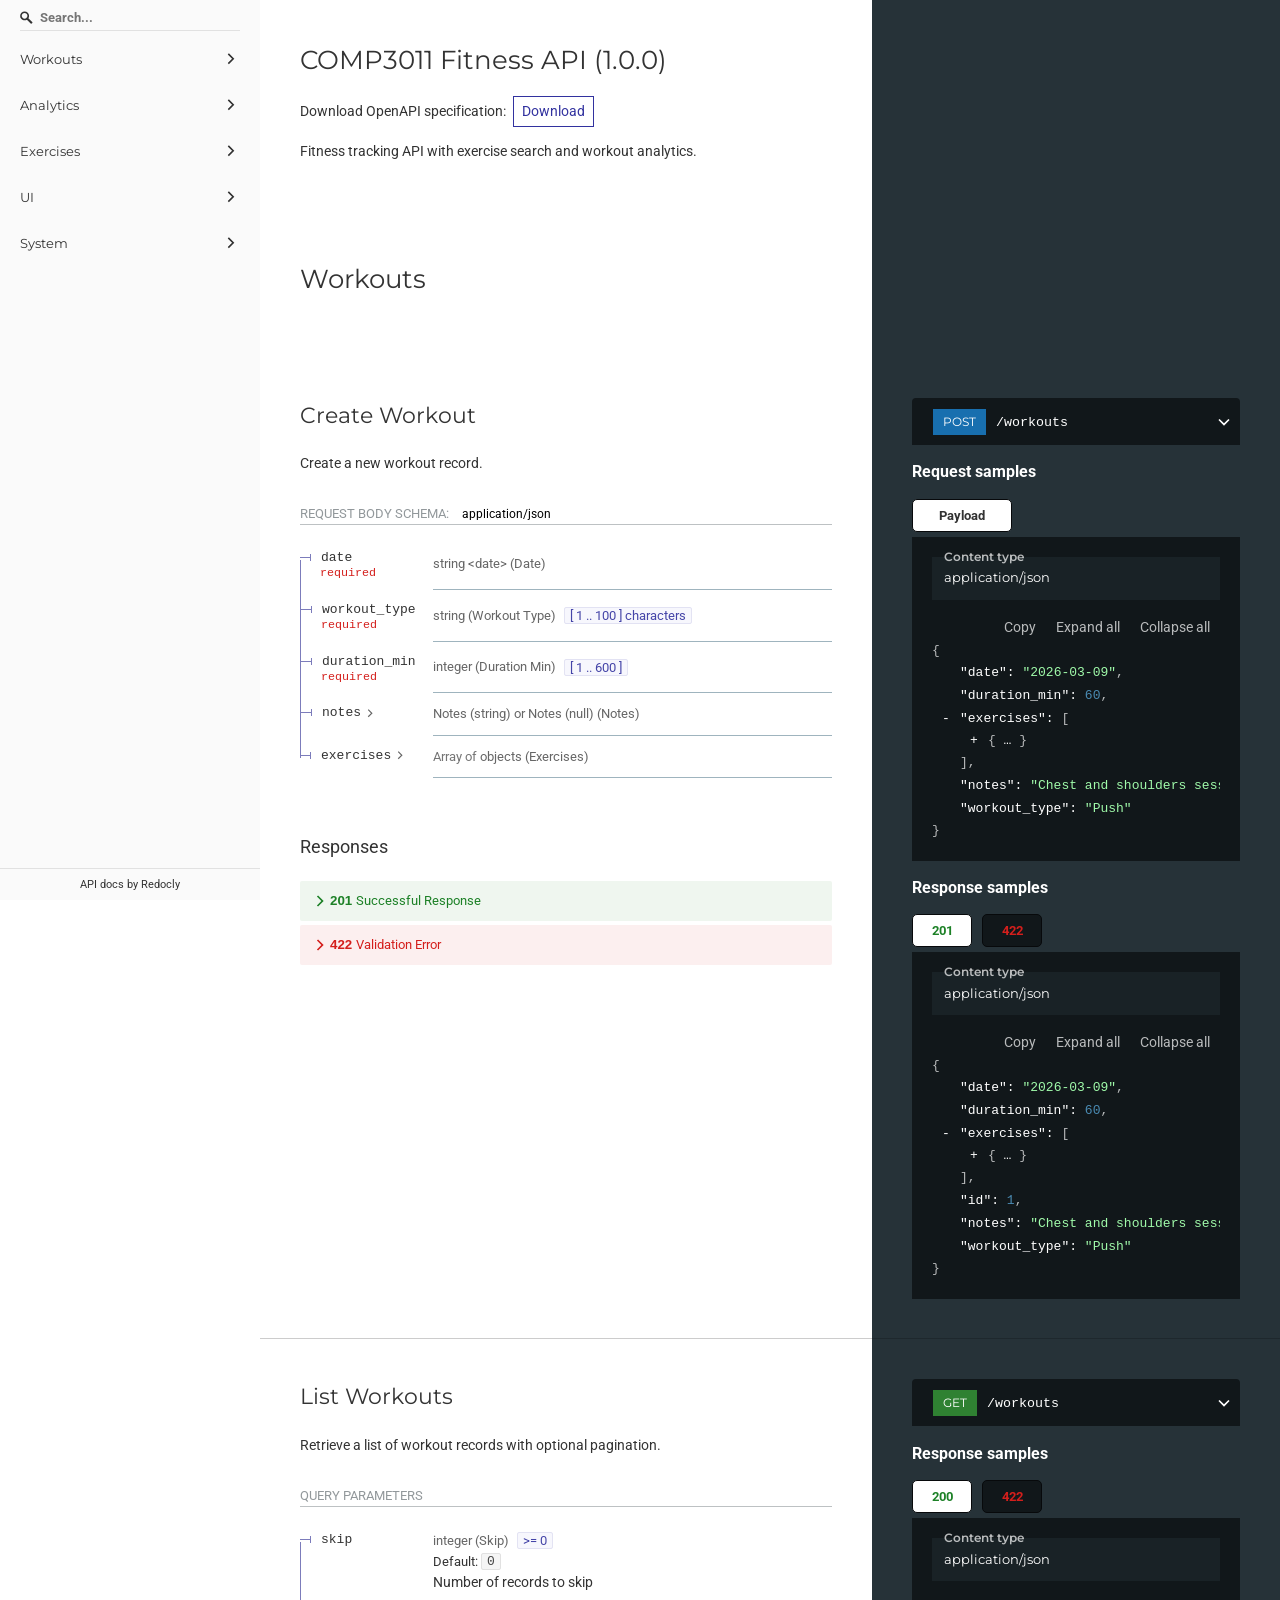
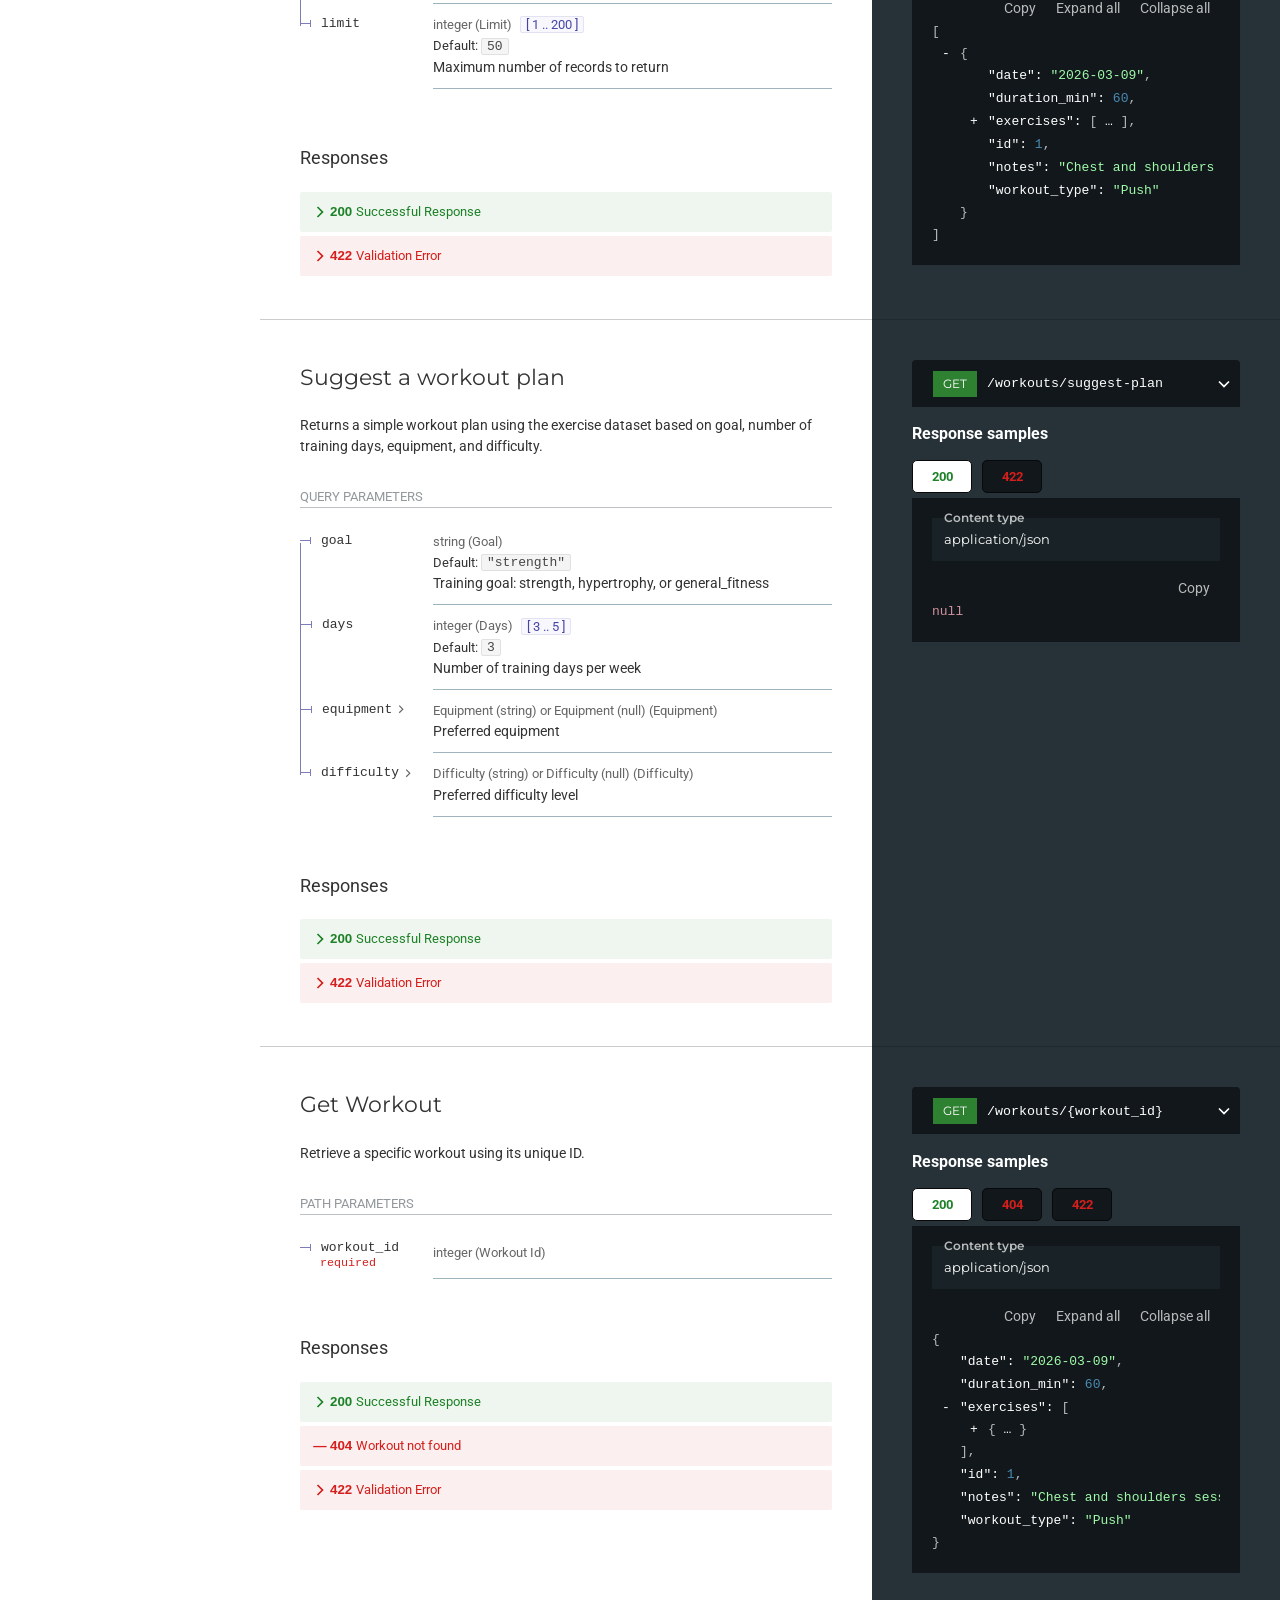
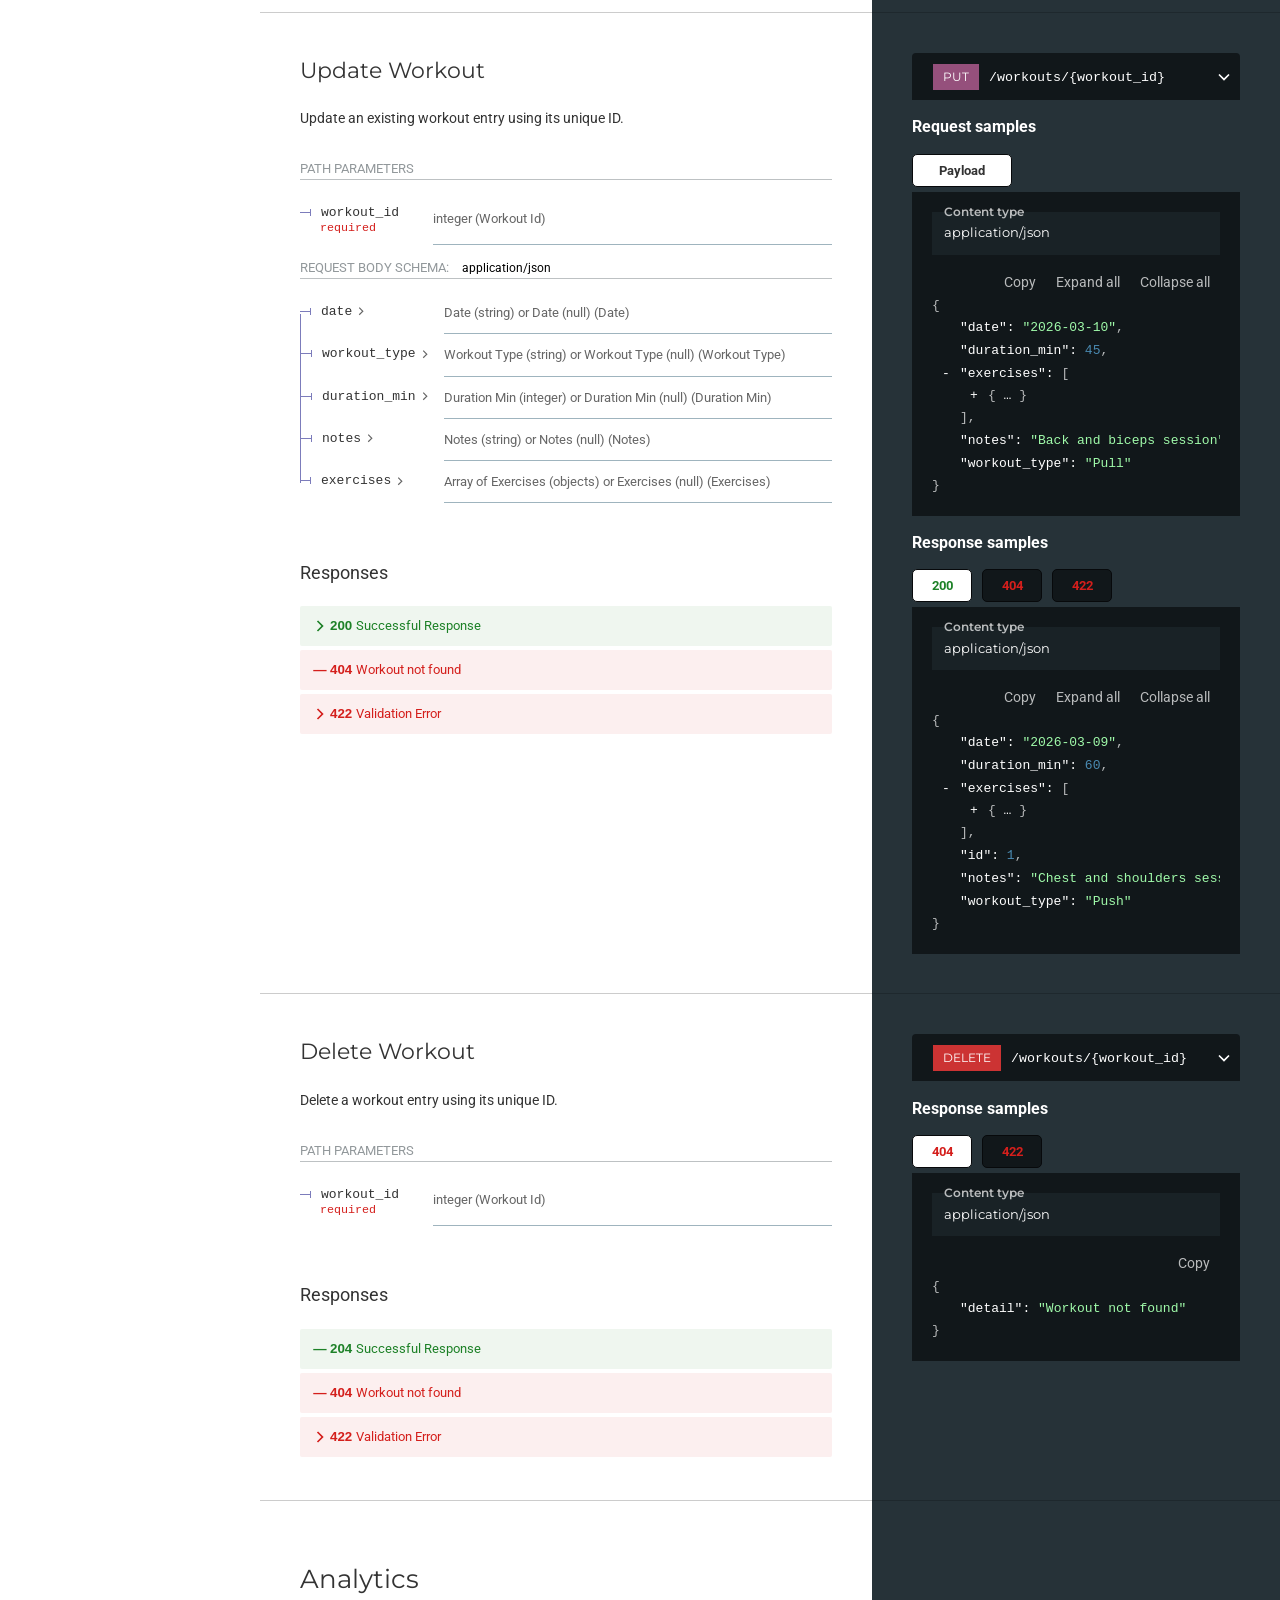
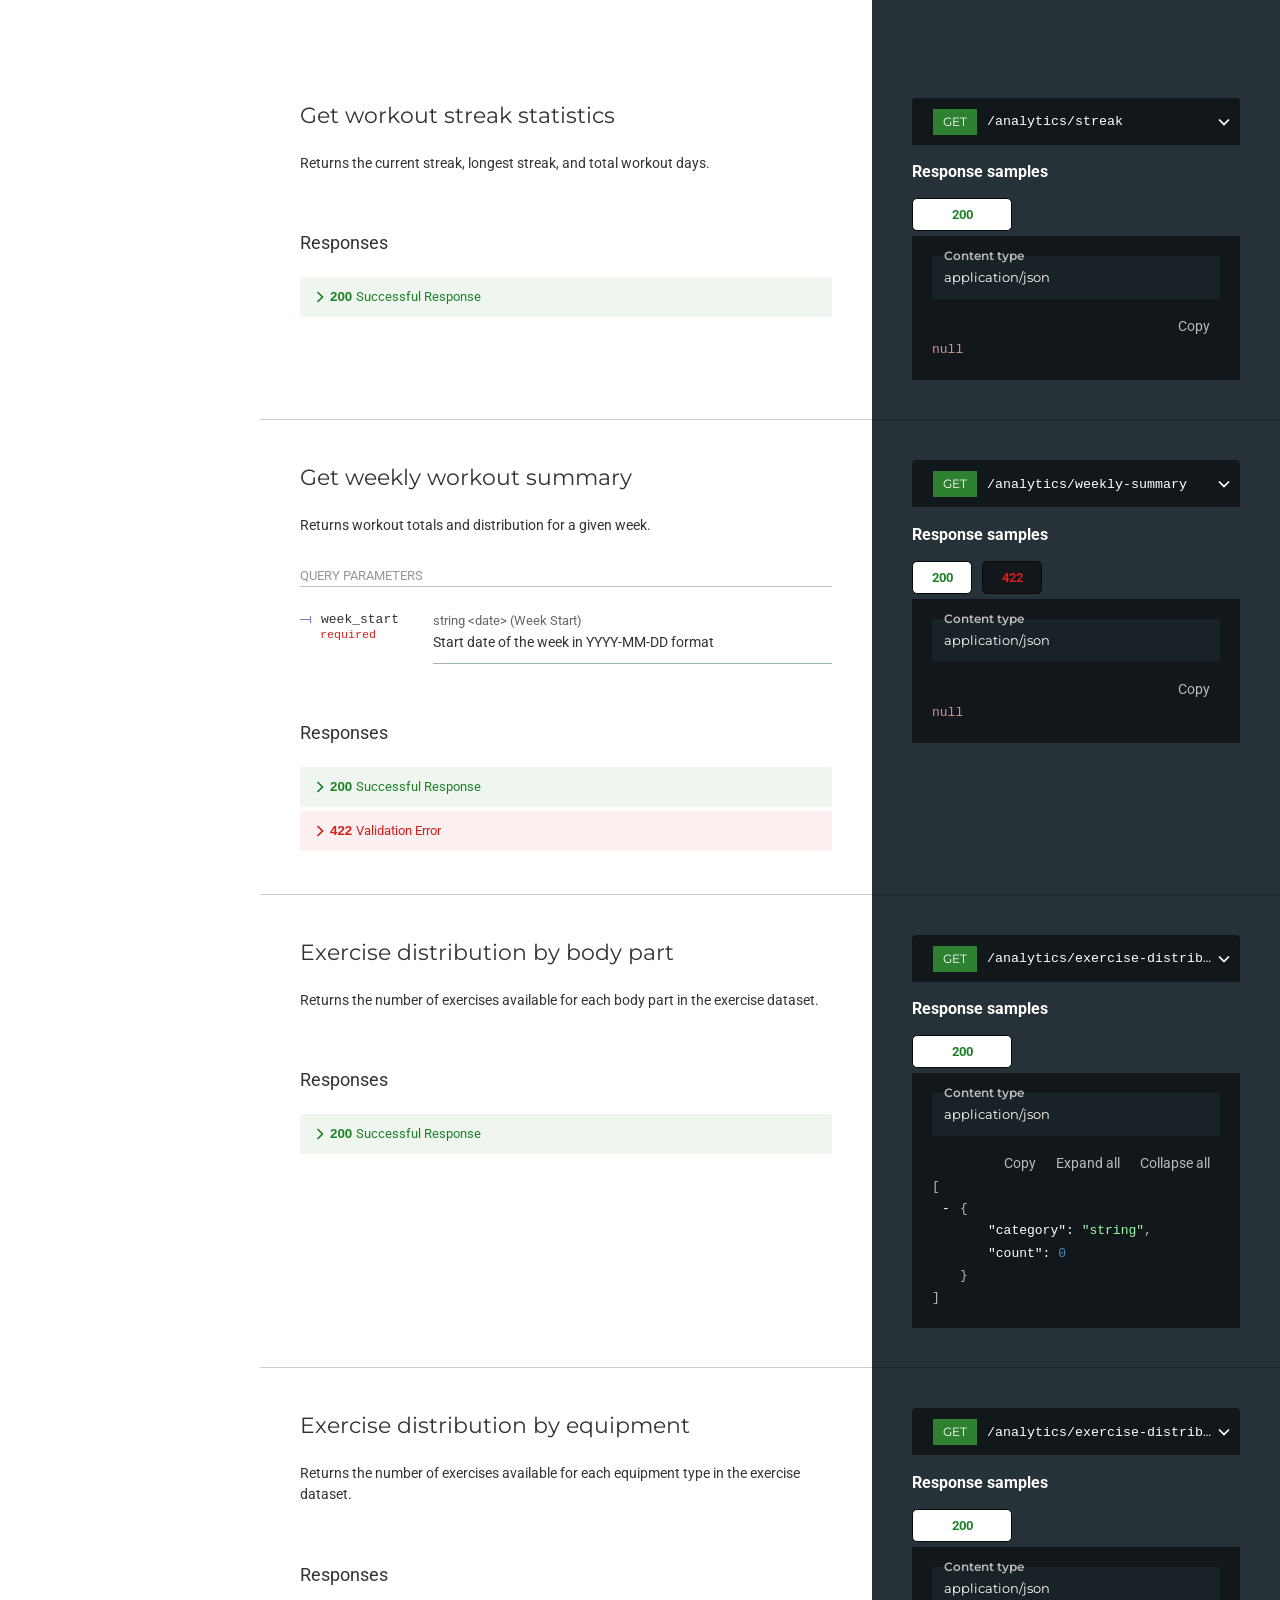
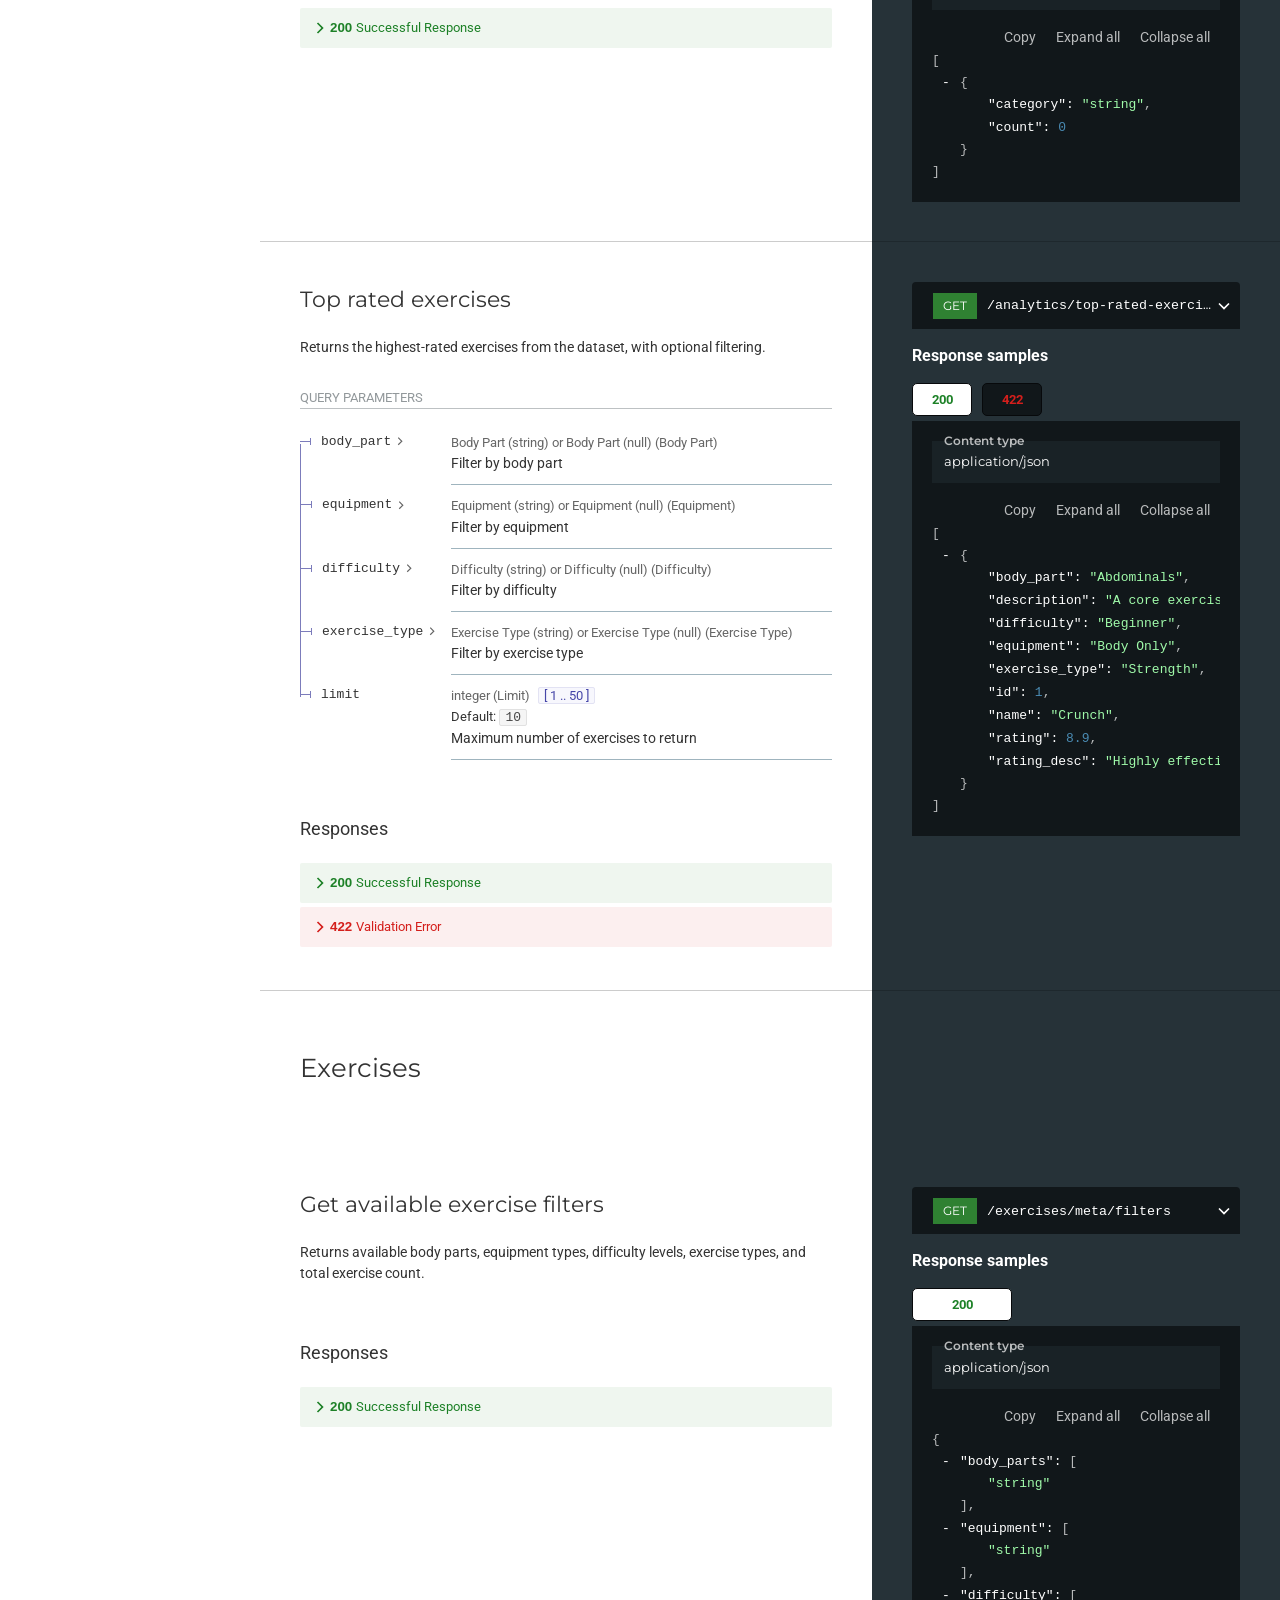
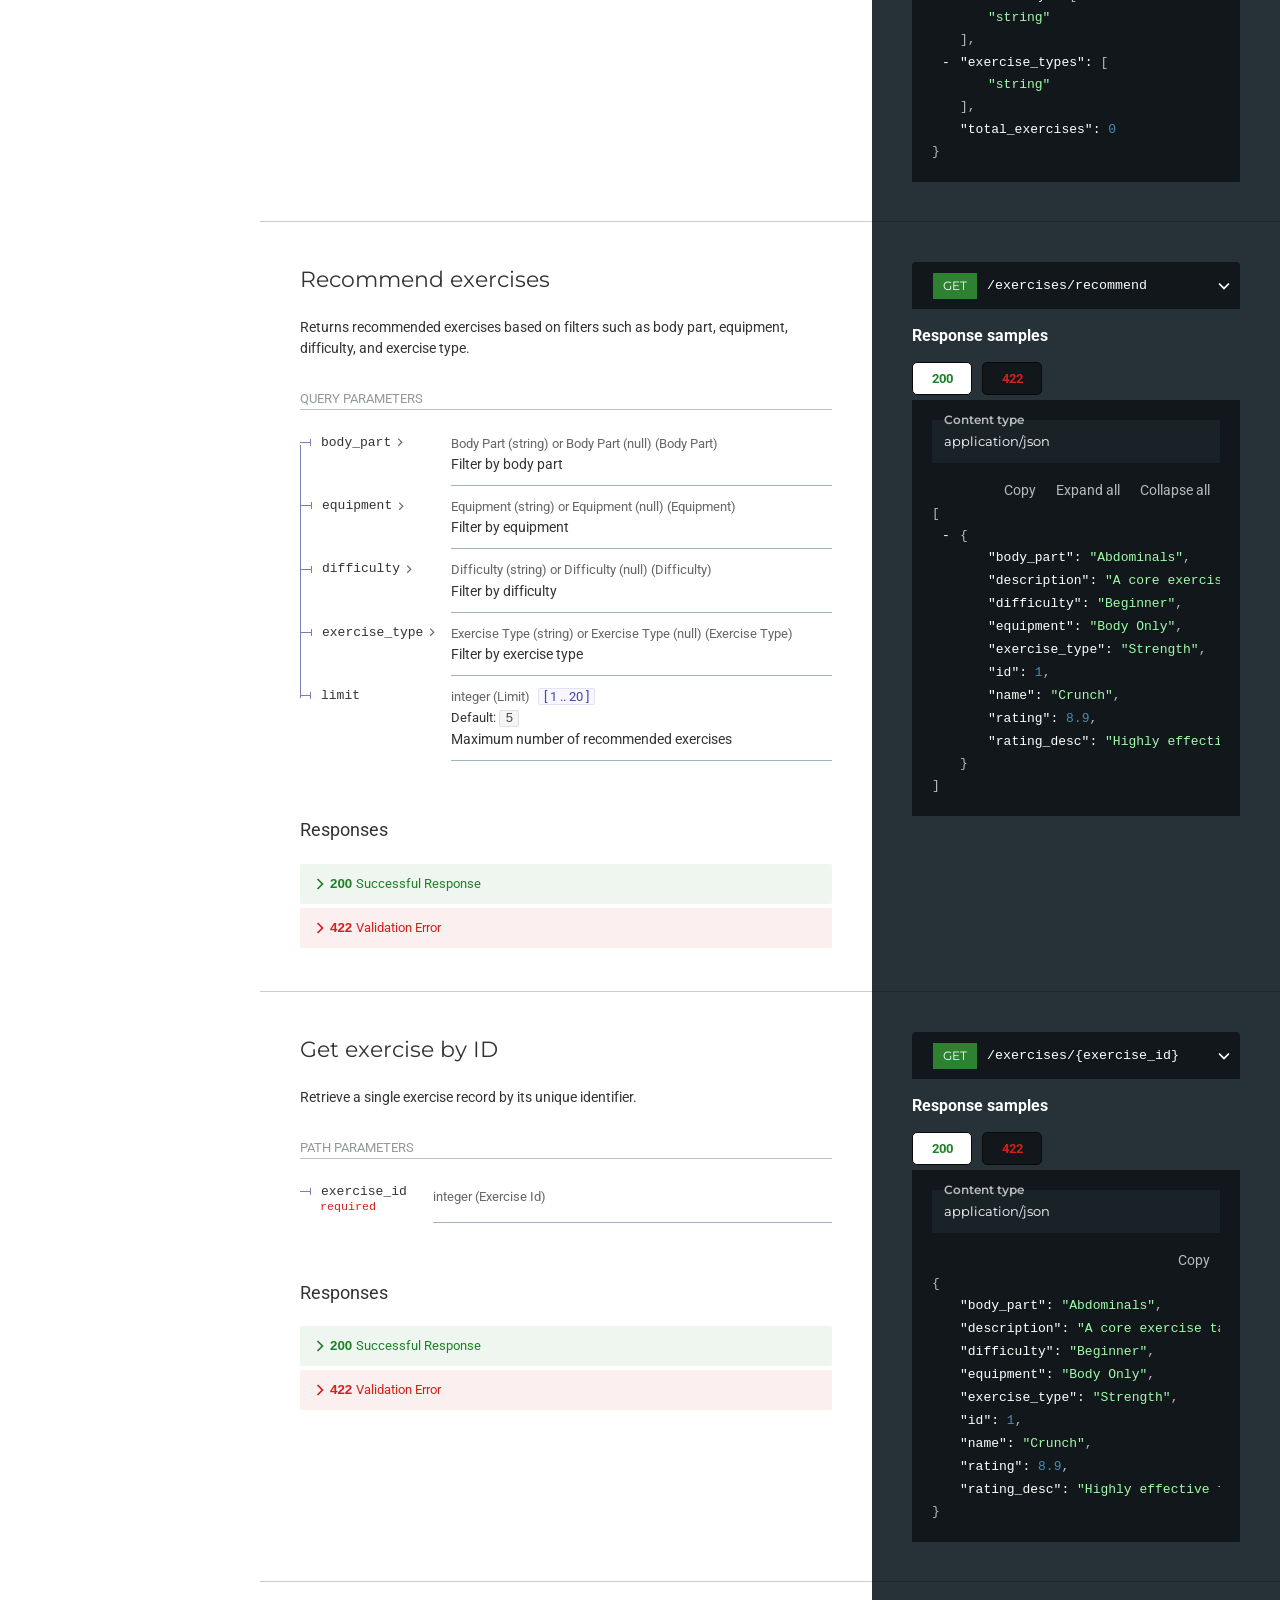
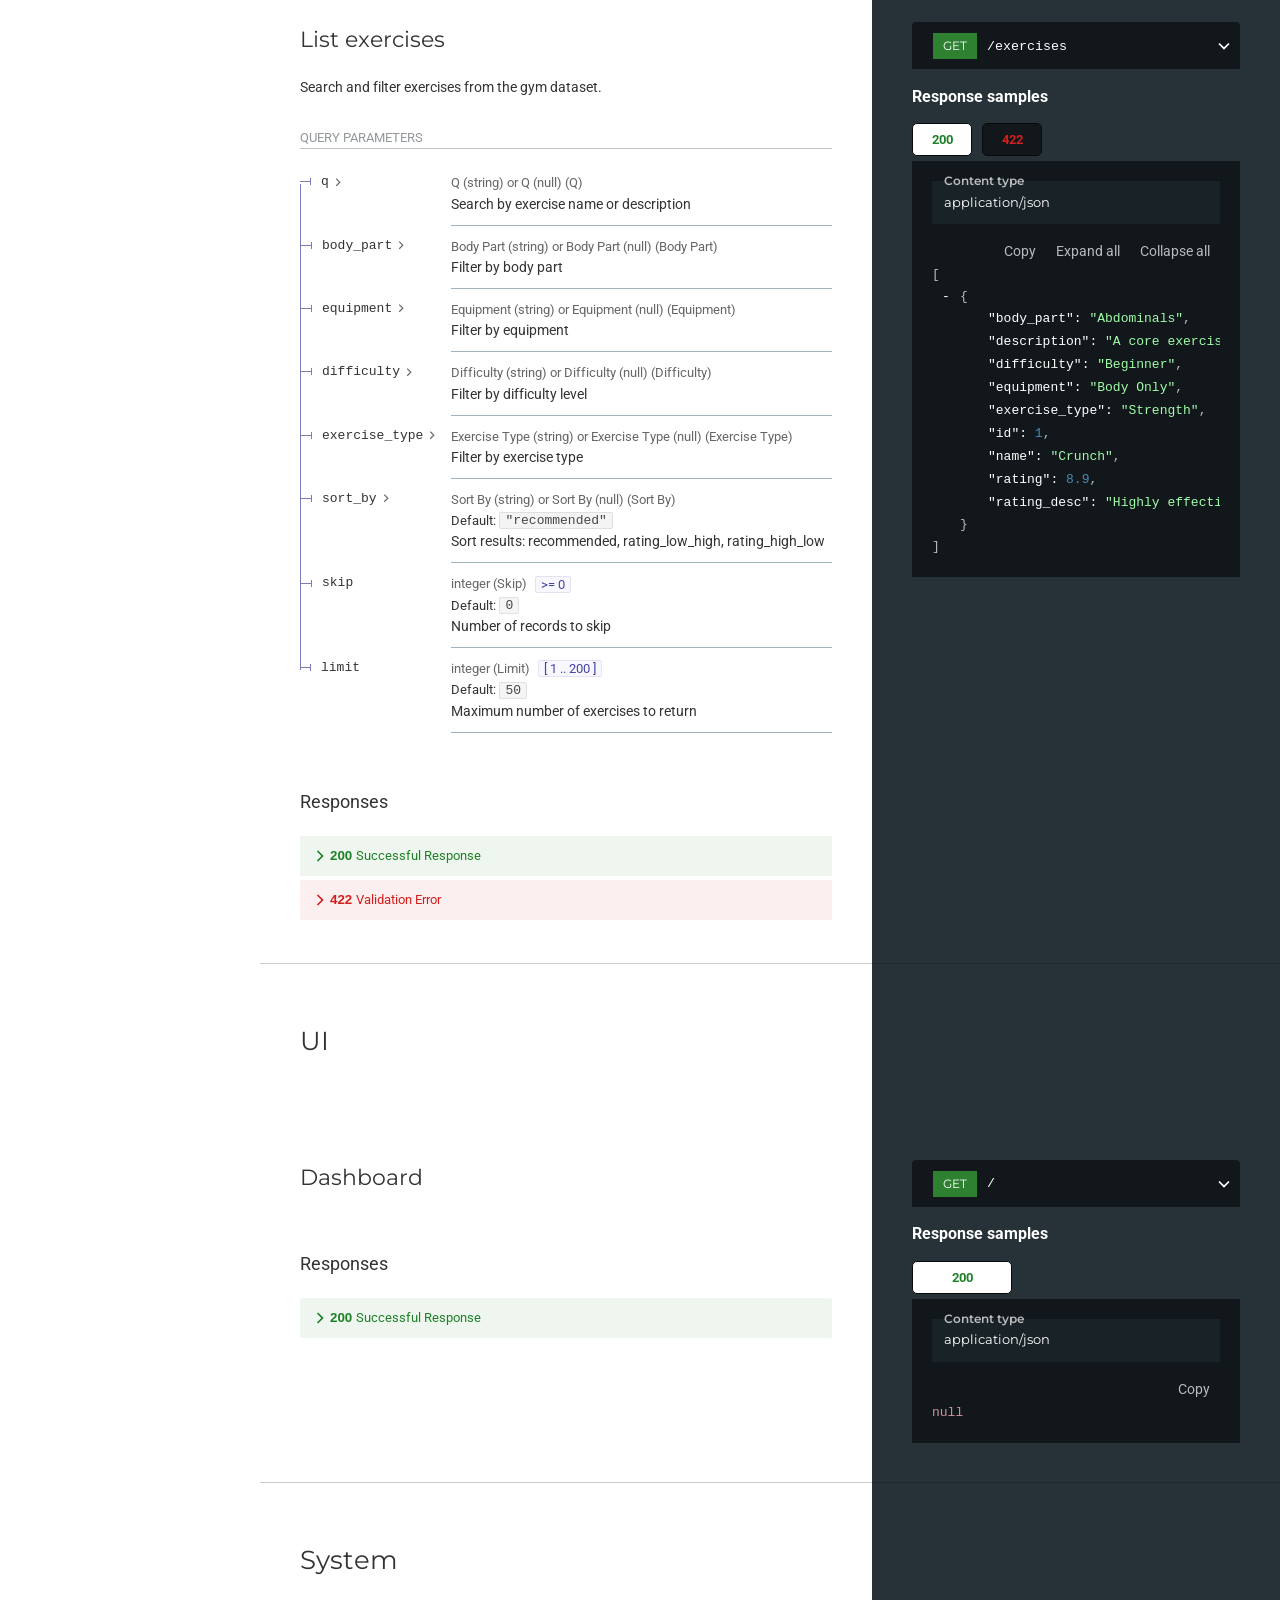
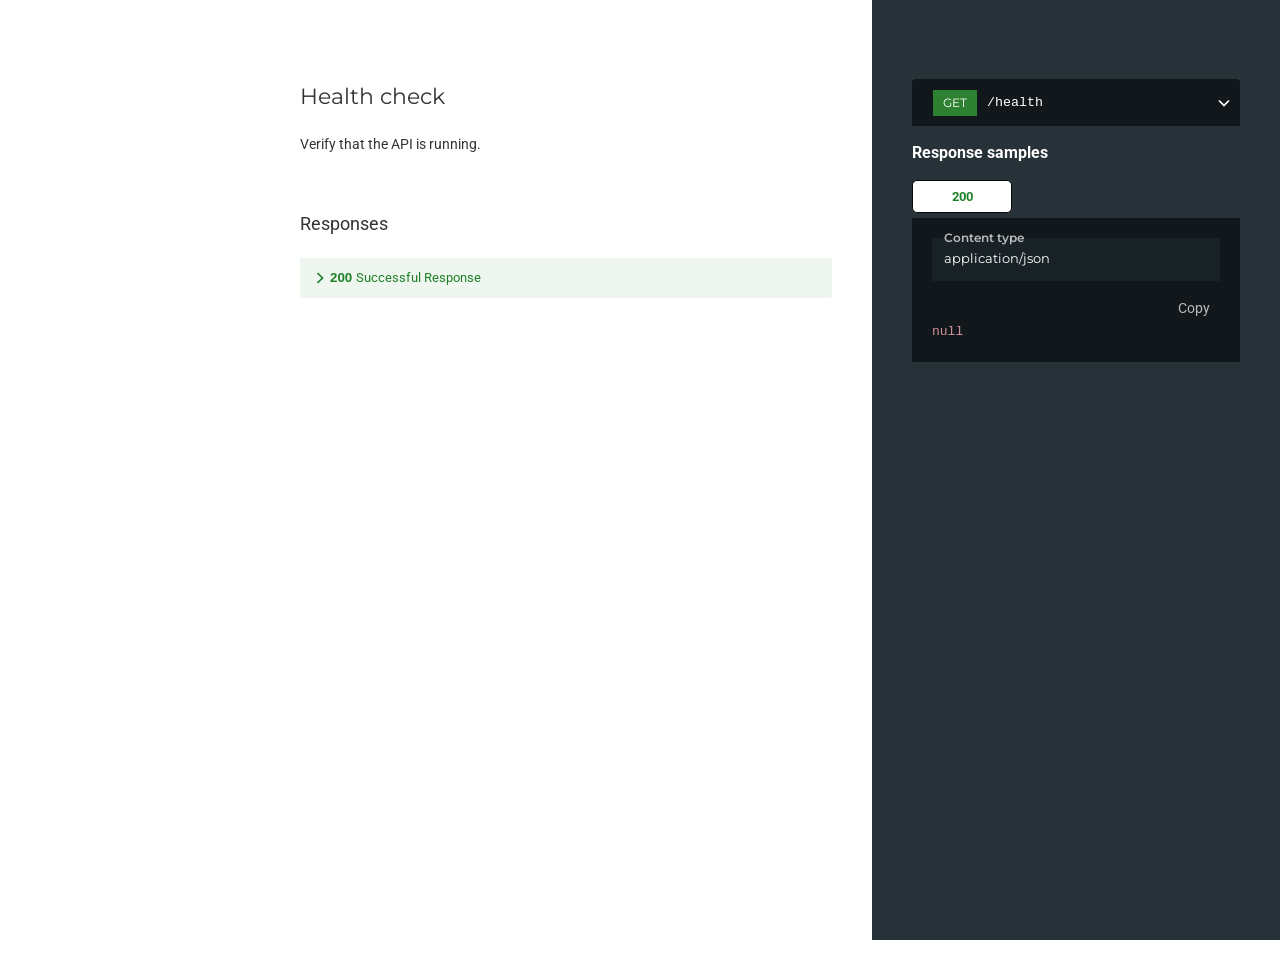
==== API_Documentation.html @ a848959a "Final Api Doc" ====
<!DOCTYPE html>
<html>

<head>
  <meta charset="utf8" />
  <title>COMP3011 Fitness API</title>
  <!-- needed for adaptive design -->
  <meta name="viewport" content="width=device-width, initial-scale=1">
  <style>
    body {
      padding: 0;
      margin: 0;
    }
  </style>
  <script>/*! For license information please see redoc.standalone.js.LICENSE.txt */
!function(e,t){"object"==typeof exports&&"object"==typeof module?module.exports=t(require("null")):"function"==typeof define&&define.amd?define(["null"],t):"object"==typeof exports?exports.Redoc=t(require("null")):e.Redoc=t(e.null)}(this,(function(e){return function(){var t={5499:function(e,t,n){"use strict";Object.defineProperty(t,"__esModule",{value:!0}),t.CodeGen=t.Name=t.nil=t.stringify=t.str=t._=t.KeywordCxt=void 0;const r=n(3325),o=n(6479),i=n(5522),a=n(1603),s=["/properties"],l="http://json-schema.org/draft-07/schema";class c extends r.default{_addVocabularies(){super._addVocabularies(),o.default.forEach((e=>this.addVocabulary(e))),this.opts.discriminator&&this.addKeyword(i.default)}_addDefaultMetaSchema(){if(super._addDefaultMetaSchema(),!this.opts.meta)return;const e=this.opts.$data?this.$dataMetaSchema(a,s):a;this.addMetaSchema(e,l,!1),this.refs["http://json-schema.org/schema"]=l}defaultMeta(){return this.opts.defaultMeta=super.defaultMeta()||(this.getSchema(l)?l:void 0)}}e.exports=t=c,Object.defineProperty(t,"__esModule",{value:!0}),t.default=c;var u=n(1321);Object.defineProperty(t,"KeywordCxt",{enumerable:!0,get:function(){return u.KeywordCxt}});var p=n(4475);Object.defineProperty(t,"_",{enumerable:!0,get:function(){return p._}}),Object.defineProperty(t,"str",{enumerable:!0,get:function(){return p.str}}),Object.defineProperty(t,"stringify",{enumerable:!0,get:function(){return p.stringify}}),Object.defineProperty(t,"nil",{enumerable:!0,get:function(){return p.nil}}),Object.defineProperty(t,"Name",{enumerable:!0,get:function(){return p.Name}}),Object.defineProperty(t,"CodeGen",{enumerable:!0,get:function(){return p.CodeGen}})},4667:function(e,t){"use strict";Object.defineProperty(t,"__esModule",{value:!0}),t.regexpCode=t.getProperty=t.safeStringify=t.stringify=t.strConcat=t.addCodeArg=t.str=t._=t.nil=t._Code=t.Name=t.IDENTIFIER=t._CodeOrName=void 0;class n{}t._CodeOrName=n,t.IDENTIFIER=/^[a-z$_][a-z$_0-9]*$/i;class r extends n{constructor(e){if(super(),!t.IDENTIFIER.test(e))throw new Error("CodeGen: name must be a valid identifier");this.str=e}toString(){return this.str}emptyStr(){return!1}get names(){return{[this.str]:1}}}t.Name=r;class o extends n{constructor(e){super(),this._items="string"==typeof e?[e]:e}toString(){return this.str}emptyStr(){if(this._items.length>1)return!1;const e=this._items[0];return""===e||'""'===e}get str(){var e;return null!==(e=this._str)&&void 0!==e?e:this._str=this._items.reduce(((e,t)=>`${e}${t}`),"")}get names(){var e;return null!==(e=this._names)&&void 0!==e?e:this._names=this._items.reduce(((e,t)=>(t instanceof r&&(e[t.str]=(e[t.str]||0)+1),e)),{})}}function i(e,...t){const n=[e[0]];let r=0;for(;r<t.length;)l(n,t[r]),n.push(e[++r]);return new o(n)}t._Code=o,t.nil=new o(""),t._=i;const a=new o("+");function s(e,...t){const n=[u(e[0])];let r=0;for(;r<t.length;)n.push(a),l(n,t[r]),n.push(a,u(e[++r]));return function(e){let t=1;for(;t<e.length-1;){if(e[t]===a){const n=c(e[t-1],e[t+1]);if(void 0!==n){e.splice(t-1,3,n);continue}e[t++]="+"}t++}}(n),new o(n)}function l(e,t){var n;t instanceof o?e.push(...t._items):t instanceof r?e.push(t):e.push("number"==typeof(n=t)||"boolean"==typeof n||null===n?n:u(Array.isArray(n)?n.join(","):n))}function c(e,t){if('""'===t)return e;if('""'===e)return t;if("string"==typeof e){if(t instanceof r||'"'!==e[e.length-1])return;return"string"!=typeof t?`${e.slice(0,-1)}${t}"`:'"'===t[0]?e.slice(0,-1)+t.slice(1):void 0}return"string"!=typeof t||'"'!==t[0]||e instanceof r?void 0:`"${e}${t.slice(1)}`}function u(e){return JSON.stringify(e).replace(/\u2028/g,"\\u2028").replace(/\u2029/g,"\\u2029")}t.str=s,t.addCodeArg=l,t.strConcat=function(e,t){return t.emptyStr()?e:e.emptyStr()?t:s`${e}${t}`},t.stringify=function(e){return new o(u(e))},t.safeStringify=u,t.getProperty=function(e){return"string"==typeof e&&t.IDENTIFIER.test(e)?new o(`.${e}`):i`[${e}]`},t.regexpCode=function(e){return new o(e.toString())}},4475:function(e,t,n){"use strict";Object.defineProperty(t,"__esModule",{value:!0}),t.or=t.and=t.not=t.CodeGen=t.operators=t.varKinds=t.ValueScopeName=t.ValueScope=t.Scope=t.Name=t.regexpCode=t.stringify=t.getProperty=t.nil=t.strConcat=t.str=t._=void 0;const r=n(4667),o=n(7791);var i=n(4667);Object.defineProperty(t,"_",{enumerable:!0,get:function(){return i._}}),Object.defineProperty(t,"str",{enumerable:!0,get:function(){return i.str}}),Object.defineProperty(t,"strConcat",{enumerable:!0,get:function(){return i.strConcat}}),Object.defineProperty(t,"nil",{enumerable:!0,get:function(){return i.nil}}),Object.defineProperty(t,"getProperty",{enumerable:!0,get:function(){return i.getProperty}}),Object.defineProperty(t,"stringify",{enumerable:!0,get:function(){return i.stringify}}),Object.defineProperty(t,"regexpCode",{enumerable:!0,get:function(){return i.regexpCode}}),Object.defineProperty(t,"Name",{enumerable:!0,get:function(){return i.Name}});var a=n(7791);Object.defineProperty(t,"Scope",{enumerable:!0,get:function(){return a.Scope}}),Object.defineProperty(t,"ValueScope",{enumerable:!0,get:function(){return a.ValueScope}}),Object.defineProperty(t,"ValueScopeName",{enumerable:!0,get:function(){return a.ValueScopeName}}),Object.defineProperty(t,"varKinds",{enumerable:!0,get:function(){return a.varKinds}}),t.operators={GT:new r._Code(">"),GTE:new r._Code(">="),LT:new r._Code("<"),LTE:new r._Code("<="),EQ:new r._Code("==="),NEQ:new r._Code("!=="),NOT:new r._Code("!"),OR:new r._Code("||"),AND:new r._Code("&&"),ADD:new r._Code("+")};class s{optimizeNodes(){return this}optimizeNames(e,t){return this}}class l extends s{constructor(e,t,n){super(),this.varKind=e,this.name=t,this.rhs=n}render({es5:e,_n:t}){const n=e?o.varKinds.var:this.varKind,r=void 0===this.rhs?"":` = ${this.rhs}`;return`${n} ${this.name}${r};`+t}optimizeNames(e,t){if(e[this.name.str])return this.rhs&&(this.rhs=R(this.rhs,e,t)),this}get names(){return this.rhs instanceof r._CodeOrName?this.rhs.names:{}}}class c extends s{constructor(e,t,n){super(),this.lhs=e,this.rhs=t,this.sideEffects=n}render({_n:e}){return`${this.lhs} = ${this.rhs};`+e}optimizeNames(e,t){if(!(this.lhs instanceof r.Name)||e[this.lhs.str]||this.sideEffects)return this.rhs=R(this.rhs,e,t),this}get names(){return C(this.lhs instanceof r.Name?{}:{...this.lhs.names},this.rhs)}}class u extends c{constructor(e,t,n,r){super(e,n,r),this.op=t}render({_n:e}){return`${this.lhs} ${this.op}= ${this.rhs};`+e}}class p extends s{constructor(e){super(),this.label=e,this.names={}}render({_n:e}){return`${this.label}:`+e}}class d extends s{constructor(e){super(),this.label=e,this.names={}}render({_n:e}){return`break${this.label?` ${this.label}`:""};`+e}}class f extends s{constructor(e){super(),this.error=e}render({_n:e}){return`throw ${this.error};`+e}get names(){return this.error.names}}class h extends s{constructor(e){super(),this.code=e}render({_n:e}){return`${this.code};`+e}optimizeNodes(){return`${this.code}`?this:void 0}optimizeNames(e,t){return this.code=R(this.code,e,t),this}get names(){return this.code instanceof r._CodeOrName?this.code.names:{}}}class m extends s{constructor(e=[]){super(),this.nodes=e}render(e){return this.nodes.reduce(((t,n)=>t+n.render(e)),"")}optimizeNodes(){const{nodes:e}=this;let t=e.length;for(;t--;){const n=e[t].optimizeNodes();Array.isArray(n)?e.splice(t,1,...n):n?e[t]=n:e.splice(t,1)}return e.length>0?this:void 0}optimizeNames(e,t){const{nodes:n}=this;let r=n.length;for(;r--;){const o=n[r];o.optimizeNames(e,t)||(j(e,o.names),n.splice(r,1))}return n.length>0?this:void 0}get names(){return this.nodes.reduce(((e,t)=>$(e,t.names)),{})}}class g extends m{render(e){return"{"+e._n+super.render(e)+"}"+e._n}}class y extends m{}class v extends g{}v.kind="else";class b extends g{constructor(e,t){super(t),this.condition=e}render(e){let t=`if(${this.condition})`+super.render(e);return this.else&&(t+="else "+this.else.render(e)),t}optimizeNodes(){super.optimizeNodes();const e=this.condition;if(!0===e)return this.nodes;let t=this.else;if(t){const e=t.optimizeNodes();t=this.else=Array.isArray(e)?new v(e):e}return t?!1===e?t instanceof b?t:t.nodes:this.nodes.length?this:new b(T(e),t instanceof b?[t]:t.nodes):!1!==e&&this.nodes.length?this:void 0}optimizeNames(e,t){var n;if(this.else=null===(n=this.else)||void 0===n?void 0:n.optimizeNames(e,t),super.optimizeNames(e,t)||this.else)return this.condition=R(this.condition,e,t),this}get names(){const e=super.names;return C(e,this.condition),this.else&&$(e,this.else.names),e}}b.kind="if";class w extends g{}w.kind="for";class x extends w{constructor(e){super(),this.iteration=e}render(e){return`for(${this.iteration})`+super.render(e)}optimizeNames(e,t){if(super.optimizeNames(e,t))return this.iteration=R(this.iteration,e,t),this}get names(){return $(super.names,this.iteration.names)}}class k extends w{constructor(e,t,n,r){super(),this.varKind=e,this.name=t,this.from=n,this.to=r}render(e){const t=e.es5?o.varKinds.var:this.varKind,{name:n,from:r,to:i}=this;return`for(${t} ${n}=${r}; ${n}<${i}; ${n}++)`+super.render(e)}get names(){const e=C(super.names,this.from);return C(e,this.to)}}class _ extends w{constructor(e,t,n,r){super(),this.loop=e,this.varKind=t,this.name=n,this.iterable=r}render(e){return`for(${this.varKind} ${this.name} ${this.loop} ${this.iterable})`+super.render(e)}optimizeNames(e,t){if(super.optimizeNames(e,t))return this.iterable=R(this.iterable,e,t),this}get names(){return $(super.names,this.iterable.names)}}class O extends g{constructor(e,t,n){super(),this.name=e,this.args=t,this.async=n}render(e){return`${this.async?"async ":""}function ${this.name}(${this.args})`+super.render(e)}}O.kind="func";class S extends m{render(e){return"return "+super.render(e)}}S.kind="return";class E extends g{render(e){let t="try"+super.render(e);return this.catch&&(t+=this.catch.render(e)),this.finally&&(t+=this.finally.render(e)),t}optimizeNodes(){var e,t;return super.optimizeNodes(),null===(e=this.catch)||void 0===e||e.optimizeNodes(),null===(t=this.finally)||void 0===t||t.optimizeNodes(),this}optimizeNames(e,t){var n,r;return super.optimizeNames(e,t),null===(n=this.catch)||void 0===n||n.optimizeNames(e,t),null===(r=this.finally)||void 0===r||r.optimizeNames(e,t),this}get names(){const e=super.names;return this.catch&&$(e,this.catch.names),this.finally&&$(e,this.finally.names),e}}class P extends g{constructor(e){super(),this.error=e}render(e){return`catch(${this.error})`+super.render(e)}}P.kind="catch";class A extends g{render(e){return"finally"+super.render(e)}}function $(e,t){for(const n in t)e[n]=(e[n]||0)+(t[n]||0);return e}function C(e,t){return t instanceof r._CodeOrName?$(e,t.names):e}function R(e,t,n){return e instanceof r.Name?i(e):(o=e)instanceof r._Code&&o._items.some((e=>e instanceof r.Name&&1===t[e.str]&&void 0!==n[e.str]))?new r._Code(e._items.reduce(((e,t)=>(t instanceof r.Name&&(t=i(t)),t instanceof r._Code?e.push(...t._items):e.push(t),e)),[])):e;var o;function i(e){const r=n[e.str];return void 0===r||1!==t[e.str]?e:(delete t[e.str],r)}}function j(e,t){for(const n in t)e[n]=(e[n]||0)-(t[n]||0)}function T(e){return"boolean"==typeof e||"number"==typeof e||null===e?!e:r._`!${L(e)}`}A.kind="finally",t.CodeGen=class{constructor(e,t={}){this._values={},this._blockStarts=[],this._constants={},this.opts={...t,_n:t.lines?"\n":""},this._extScope=e,this._scope=new o.Scope({parent:e}),this._nodes=[new y]}toString(){return this._root.render(this.opts)}name(e){return this._scope.name(e)}scopeName(e){return this._extScope.name(e)}scopeValue(e,t){const n=this._extScope.value(e,t);return(this._values[n.prefix]||(this._values[n.prefix]=new Set)).add(n),n}getScopeValue(e,t){return this._extScope.getValue(e,t)}scopeRefs(e){return this._extScope.scopeRefs(e,this._values)}scopeCode(){return this._extScope.scopeCode(this._values)}_def(e,t,n,r){const o=this._scope.toName(t);return void 0!==n&&r&&(this._constants[o.str]=n),this._leafNode(new l(e,o,n)),o}const(e,t,n){return this._def(o.varKinds.const,e,t,n)}let(e,t,n){return this._def(o.varKinds.let,e,t,n)}var(e,t,n){return this._def(o.varKinds.var,e,t,n)}assign(e,t,n){return this._leafNode(new c(e,t,n))}add(e,n){return this._leafNode(new u(e,t.operators.ADD,n))}code(e){return"function"==typeof e?e():e!==r.nil&&this._leafNode(new h(e)),this}object(...e){const t=["{"];for(const[n,o]of e)t.length>1&&t.push(","),t.push(n),(n!==o||this.opts.es5)&&(t.push(":"),r.addCodeArg(t,o));return t.push("}"),new r._Code(t)}if(e,t,n){if(this._blockNode(new b(e)),t&&n)this.code(t).else().code(n).endIf();else if(t)this.code(t).endIf();else if(n)throw new Error('CodeGen: "else" body without "then" body');return this}elseIf(e){return this._elseNode(new b(e))}else(){return this._elseNode(new v)}endIf(){return this._endBlockNode(b,v)}_for(e,t){return this._blockNode(e),t&&this.code(t).endFor(),this}for(e,t){return this._for(new x(e),t)}forRange(e,t,n,r,i=(this.opts.es5?o.varKinds.var:o.varKinds.let)){const a=this._scope.toName(e);return this._for(new k(i,a,t,n),(()=>r(a)))}forOf(e,t,n,i=o.varKinds.const){const a=this._scope.toName(e);if(this.opts.es5){const e=t instanceof r.Name?t:this.var("_arr",t);return this.forRange("_i",0,r._`${e}.length`,(t=>{this.var(a,r._`${e}[${t}]`),n(a)}))}return this._for(new _("of",i,a,t),(()=>n(a)))}forIn(e,t,n,i=(this.opts.es5?o.varKinds.var:o.varKinds.const)){if(this.opts.ownProperties)return this.forOf(e,r._`Object.keys(${t})`,n);const a=this._scope.toName(e);return this._for(new _("in",i,a,t),(()=>n(a)))}endFor(){return this._endBlockNode(w)}label(e){return this._leafNode(new p(e))}break(e){return this._leafNode(new d(e))}return(e){const t=new S;if(this._blockNode(t),this.code(e),1!==t.nodes.length)throw new Error('CodeGen: "return" should have one node');return this._endBlockNode(S)}try(e,t,n){if(!t&&!n)throw new Error('CodeGen: "try" without "catch" and "finally"');const r=new E;if(this._blockNode(r),this.code(e),t){const e=this.name("e");this._currNode=r.catch=new P(e),t(e)}return n&&(this._currNode=r.finally=new A,this.code(n)),this._endBlockNode(P,A)}throw(e){return this._leafNode(new f(e))}block(e,t){return this._blockStarts.push(this._nodes.length),e&&this.code(e).endBlock(t),this}endBlock(e){const t=this._blockStarts.pop();if(void 0===t)throw new Error("CodeGen: not in self-balancing block");const n=this._nodes.length-t;if(n<0||void 0!==e&&n!==e)throw new Error(`CodeGen: wrong number of nodes: ${n} vs ${e} expected`);return this._nodes.length=t,this}func(e,t=r.nil,n,o){return this._blockNode(new O(e,t,n)),o&&this.code(o).endFunc(),this}endFunc(){return this._endBlockNode(O)}optimize(e=1){for(;e-- >0;)this._root.optimizeNodes(),this._root.optimizeNames(this._root.names,this._constants)}_leafNode(e){return this._currNode.nodes.push(e),this}_blockNode(e){this._currNode.nodes.push(e),this._nodes.push(e)}_endBlockNode(e,t){const n=this._currNode;if(n instanceof e||t&&n instanceof t)return this._nodes.pop(),this;throw new Error(`CodeGen: not in block "${t?`${e.kind}/${t.kind}`:e.kind}"`)}_elseNode(e){const t=this._currNode;if(!(t instanceof b))throw new Error('CodeGen: "else" without "if"');return this._currNode=t.else=e,this}get _root(){return this._nodes[0]}get _currNode(){const e=this._nodes;return e[e.length-1]}set _currNode(e){const t=this._nodes;t[t.length-1]=e}},t.not=T;const I=D(t.operators.AND);t.and=function(...e){return e.reduce(I)};const N=D(t.operators.OR);function D(e){return(t,n)=>t===r.nil?n:n===r.nil?t:r._`${L(t)} ${e} ${L(n)}`}function L(e){return e instanceof r.Name?e:r._`(${e})`}t.or=function(...e){return e.reduce(N)}},7791:function(e,t,n){"use strict";Object.defineProperty(t,"__esModule",{value:!0}),t.ValueScope=t.ValueScopeName=t.Scope=t.varKinds=t.UsedValueState=void 0;const r=n(4667);class o extends Error{constructor(e){super(`CodeGen: "code" for ${e} not defined`),this.value=e.value}}var i;!function(e){e[e.Started=0]="Started",e[e.Completed=1]="Completed"}(i=t.UsedValueState||(t.UsedValueState={})),t.varKinds={const:new r.Name("const"),let:new r.Name("let"),var:new r.Name("var")};class a{constructor({prefixes:e,parent:t}={}){this._names={},this._prefixes=e,this._parent=t}toName(e){return e instanceof r.Name?e:this.name(e)}name(e){return new r.Name(this._newName(e))}_newName(e){return`${e}${(this._names[e]||this._nameGroup(e)).index++}`}_nameGroup(e){var t,n;if((null===(n=null===(t=this._parent)||void 0===t?void 0:t._prefixes)||void 0===n?void 0:n.has(e))||this._prefixes&&!this._prefixes.has(e))throw new Error(`CodeGen: prefix "${e}" is not allowed in this scope`);return this._names[e]={prefix:e,index:0}}}t.Scope=a;class s extends r.Name{constructor(e,t){super(t),this.prefix=e}setValue(e,{property:t,itemIndex:n}){this.value=e,this.scopePath=r._`.${new r.Name(t)}[${n}]`}}t.ValueScopeName=s;const l=r._`\n`;t.ValueScope=class extends a{constructor(e){super(e),this._values={},this._scope=e.scope,this.opts={...e,_n:e.lines?l:r.nil}}get(){return this._scope}name(e){return new s(e,this._newName(e))}value(e,t){var n;if(void 0===t.ref)throw new Error("CodeGen: ref must be passed in value");const r=this.toName(e),{prefix:o}=r,i=null!==(n=t.key)&&void 0!==n?n:t.ref;let a=this._values[o];if(a){const e=a.get(i);if(e)return e}else a=this._values[o]=new Map;a.set(i,r);const s=this._scope[o]||(this._scope[o]=[]),l=s.length;return s[l]=t.ref,r.setValue(t,{property:o,itemIndex:l}),r}getValue(e,t){const n=this._values[e];if(n)return n.get(t)}scopeRefs(e,t=this._values){return this._reduceValues(t,(t=>{if(void 0===t.scopePath)throw new Error(`CodeGen: name "${t}" has no value`);return r._`${e}${t.scopePath}`}))}scopeCode(e=this._values,t,n){return this._reduceValues(e,(e=>{if(void 0===e.value)throw new Error(`CodeGen: name "${e}" has no value`);return e.value.code}),t,n)}_reduceValues(e,n,a={},s){let l=r.nil;for(const c in e){const u=e[c];if(!u)continue;const p=a[c]=a[c]||new Map;u.forEach((e=>{if(p.has(e))return;p.set(e,i.Started);let a=n(e);if(a){const n=this.opts.es5?t.varKinds.var:t.varKinds.const;l=r._`${l}${n} ${e} = ${a};${this.opts._n}`}else{if(!(a=null==s?void 0:s(e)))throw new o(e);l=r._`${l}${a}${this.opts._n}`}p.set(e,i.Completed)}))}return l}}},1885:function(e,t,n){"use strict";Object.defineProperty(t,"__esModule",{value:!0}),t.extendErrors=t.resetErrorsCount=t.reportExtraError=t.reportError=t.keyword$DataError=t.keywordError=void 0;const r=n(4475),o=n(6124),i=n(5018);function a(e,t){const n=e.const("err",t);e.if(r._`${i.default.vErrors} === null`,(()=>e.assign(i.default.vErrors,r._`[${n}]`)),r._`${i.default.vErrors}.push(${n})`),e.code(r._`${i.default.errors}++`)}function s(e,t){const{gen:n,validateName:o,schemaEnv:i}=e;i.$async?n.throw(r._`new ${e.ValidationError}(${t})`):(n.assign(r._`${o}.errors`,t),n.return(!1))}t.keywordError={message:({keyword:e})=>r.str`should pass "${e}" keyword validation`},t.keyword$DataError={message:({keyword:e,schemaType:t})=>t?r.str`"${e}" keyword must be ${t} ($data)`:r.str`"${e}" keyword is invalid ($data)`},t.reportError=function(e,n=t.keywordError,o,i){const{it:l}=e,{gen:u,compositeRule:p,allErrors:d}=l,f=c(e,n,o);(null!=i?i:p||d)?a(u,f):s(l,r._`[${f}]`)},t.reportExtraError=function(e,n=t.keywordError,r){const{it:o}=e,{gen:l,compositeRule:u,allErrors:p}=o;a(l,c(e,n,r)),u||p||s(o,i.default.vErrors)},t.resetErrorsCount=function(e,t){e.assign(i.default.errors,t),e.if(r._`${i.default.vErrors} !== null`,(()=>e.if(t,(()=>e.assign(r._`${i.default.vErrors}.length`,t)),(()=>e.assign(i.default.vErrors,null)))))},t.extendErrors=function({gen:e,keyword:t,schemaValue:n,data:o,errsCount:a,it:s}){if(void 0===a)throw new Error("ajv implementation error");const l=e.name("err");e.forRange("i",a,i.default.errors,(a=>{e.const(l,r._`${i.default.vErrors}[${a}]`),e.if(r._`${l}.instancePath === undefined`,(()=>e.assign(r._`${l}.instancePath`,r.strConcat(i.default.instancePath,s.errorPath)))),e.assign(r._`${l}.schemaPath`,r.str`${s.errSchemaPath}/${t}`),s.opts.verbose&&(e.assign(r._`${l}.schema`,n),e.assign(r._`${l}.data`,o))}))};const l={keyword:new r.Name("keyword"),schemaPath:new r.Name("schemaPath"),params:new r.Name("params"),propertyName:new r.Name("propertyName"),message:new r.Name("message"),schema:new r.Name("schema"),parentSchema:new r.Name("parentSchema")};function c(e,t,n){const{createErrors:o}=e.it;return!1===o?r._`{}`:function(e,t,n={}){const{gen:o,it:a}=e,s=[u(a,n),p(e,n)];return function(e,{params:t,message:n},o){const{keyword:a,data:s,schemaValue:c,it:u}=e,{opts:p,propertyName:d,topSchemaRef:f,schemaPath:h}=u;o.push([l.keyword,a],[l.params,"function"==typeof t?t(e):t||r._`{}`]),p.messages&&o.push([l.message,"function"==typeof n?n(e):n]),p.verbose&&o.push([l.schema,c],[l.parentSchema,r._`${f}${h}`],[i.default.data,s]),d&&o.push([l.propertyName,d])}(e,t,s),o.object(...s)}(e,t,n)}function u({errorPath:e},{instancePath:t}){const n=t?r.str`${e}${o.getErrorPath(t,o.Type.Str)}`:e;return[i.default.instancePath,r.strConcat(i.default.instancePath,n)]}function p({keyword:e,it:{errSchemaPath:t}},{schemaPath:n,parentSchema:i}){let a=i?t:r.str`${t}/${e}`;return n&&(a=r.str`${a}${o.getErrorPath(n,o.Type.Str)}`),[l.schemaPath,a]}},7805:function(e,t,n){"use strict";Object.defineProperty(t,"__esModule",{value:!0}),t.resolveSchema=t.getCompilingSchema=t.resolveRef=t.compileSchema=t.SchemaEnv=void 0;const r=n(4475),o=n(8451),i=n(5018),a=n(9826),s=n(6124),l=n(1321),c=n(540);class u{constructor(e){var t;let n;this.refs={},this.dynamicAnchors={},"object"==typeof e.schema&&(n=e.schema),this.schema=e.schema,this.schemaId=e.schemaId,this.root=e.root||this,this.baseId=null!==(t=e.baseId)&&void 0!==t?t:a.normalizeId(null==n?void 0:n[e.schemaId||"$id"]),this.schemaPath=e.schemaPath,this.localRefs=e.localRefs,this.meta=e.meta,this.$async=null==n?void 0:n.$async,this.refs={}}}function p(e){const t=f.call(this,e);if(t)return t;const n=a.getFullPath(e.root.baseId),{es5:s,lines:c}=this.opts.code,{ownProperties:u}=this.opts,p=new r.CodeGen(this.scope,{es5:s,lines:c,ownProperties:u});let d;e.$async&&(d=p.scopeValue("Error",{ref:o.default,code:r._`require("ajv/dist/runtime/validation_error").default`}));const h=p.scopeName("validate");e.validateName=h;const m={gen:p,allErrors:this.opts.allErrors,data:i.default.data,parentData:i.default.parentData,parentDataProperty:i.default.parentDataProperty,dataNames:[i.default.data],dataPathArr:[r.nil],dataLevel:0,dataTypes:[],definedProperties:new Set,topSchemaRef:p.scopeValue("schema",!0===this.opts.code.source?{ref:e.schema,code:r.stringify(e.schema)}:{ref:e.schema}),validateName:h,ValidationError:d,schema:e.schema,schemaEnv:e,rootId:n,baseId:e.baseId||n,schemaPath:r.nil,errSchemaPath:e.schemaPath||(this.opts.jtd?"":"#"),errorPath:r._`""`,opts:this.opts,self:this};let g;try{this._compilations.add(e),l.validateFunctionCode(m),p.optimize(this.opts.code.optimize);const t=p.toString();g=`const visitedNodesForRef = new WeakMap(); ${p.scopeRefs(i.default.scope)}return ${t}`,this.opts.code.process&&(g=this.opts.code.process(g,e));const n=new Function(`${i.default.self}`,`${i.default.scope}`,g)(this,this.scope.get());if(this.scope.value(h,{ref:n}),n.errors=null,n.schema=e.schema,n.schemaEnv=e,e.$async&&(n.$async=!0),!0===this.opts.code.source&&(n.source={validateName:h,validateCode:t,scopeValues:p._values}),this.opts.unevaluated){const{props:e,items:t}=m;n.evaluated={props:e instanceof r.Name?void 0:e,items:t instanceof r.Name?void 0:t,dynamicProps:e instanceof r.Name,dynamicItems:t instanceof r.Name},n.source&&(n.source.evaluated=r.stringify(n.evaluated))}return e.validate=n,e}catch(t){throw delete e.validate,delete e.validateName,g&&this.logger.error("Error compiling schema, function code:",g),t}finally{this._compilations.delete(e)}}function d(e){return a.inlineRef(e.schema,this.opts.inlineRefs)?e.schema:e.validate?e:p.call(this,e)}function f(e){for(const r of this._compilations)if(n=e,(t=r).schema===n.schema&&t.root===n.root&&t.baseId===n.baseId)return r;var t,n}function h(e,t){let n;for(;"string"==typeof(n=this.refs[t]);)t=n;return n||this.schemas[t]||m.call(this,e,t)}function m(e,t){const n=c.parse(t),r=a._getFullPath(n);let o=a.getFullPath(e.baseId);if(Object.keys(e.schema).length>0&&r===o)return y.call(this,n,e);const i=a.normalizeId(r),s=this.refs[i]||this.schemas[i];if("string"==typeof s){const t=m.call(this,e,s);if("object"!=typeof(null==t?void 0:t.schema))return;return y.call(this,n,t)}if("object"==typeof(null==s?void 0:s.schema)){if(s.validate||p.call(this,s),i===a.normalizeId(t)){const{schema:t}=s,{schemaId:n}=this.opts,r=t[n];return r&&(o=a.resolveUrl(o,r)),new u({schema:t,schemaId:n,root:e,baseId:o})}return y.call(this,n,s)}}t.SchemaEnv=u,t.compileSchema=p,t.resolveRef=function(e,t,n){var r;const o=a.resolveUrl(t,n),i=e.refs[o];if(i)return i;let s=h.call(this,e,o);if(void 0===s){const n=null===(r=e.localRefs)||void 0===r?void 0:r[o],{schemaId:i}=this.opts;n&&(s=new u({schema:n,schemaId:i,root:e,baseId:t}))}if(void 0===s&&this.opts.loadSchemaSync){const r=this.opts.loadSchemaSync(t,n,o);!r||this.refs[o]||this.schemas[o]||(this.addSchema(r,o,void 0),s=h.call(this,e,o))}return void 0!==s?e.refs[o]=d.call(this,s):void 0},t.getCompilingSchema=f,t.resolveSchema=m;const g=new Set(["properties","patternProperties","enum","dependencies","definitions"]);function y(e,{baseId:t,schema:n,root:r}){var o;if("/"!==(null===(o=e.fragment)||void 0===o?void 0:o[0]))return;for(const r of e.fragment.slice(1).split("/")){if("boolean"==typeof n)return;if(void 0===(n=n[s.unescapeFragment(r)]))return;const e="object"==typeof n&&n[this.opts.schemaId];!g.has(r)&&e&&(t=a.resolveUrl(t,e))}let i;if("boolean"!=typeof n&&n.$ref&&!s.schemaHasRulesButRef(n,this.RULES)){const e=a.resolveUrl(t,n.$ref);i=m.call(this,r,e)}const{schemaId:l}=this.opts;return i=i||new u({schema:n,schemaId:l,root:r,baseId:t}),i.schema!==i.root.schema?i:void 0}},5018:function(e,t,n){"use strict";Object.defineProperty(t,"__esModule",{value:!0});const r=n(4475),o={data:new r.Name("data"),valCxt:new r.Name("valCxt"),instancePath:new r.Name("instancePath"),parentData:new r.Name("parentData"),parentDataProperty:new r.Name("parentDataProperty"),rootData:new r.Name("rootData"),dynamicAnchors:new r.Name("dynamicAnchors"),vErrors:new r.Name("vErrors"),errors:new r.Name("errors"),this:new r.Name("this"),self:new r.Name("self"),scope:new r.Name("scope"),json:new r.Name("json"),jsonPos:new r.Name("jsonPos"),jsonLen:new r.Name("jsonLen"),jsonPart:new r.Name("jsonPart")};t.default=o},4143:function(e,t,n){"use strict";Object.defineProperty(t,"__esModule",{value:!0});const r=n(9826);class o extends Error{constructor(e,t,n){super(n||`can't resolve reference ${t} from id ${e}`),this.missingRef=r.resolveUrl(e,t),this.missingSchema=r.normalizeId(r.getFullPath(this.missingRef))}}t.default=o},9826:function(e,t,n){"use strict";Object.defineProperty(t,"__esModule",{value:!0}),t.getSchemaRefs=t.resolveUrl=t.normalizeId=t._getFullPath=t.getFullPath=t.inlineRef=void 0;const r=n(6124),o=n(4063),i=n(4029),a=n(540),s=new Set(["type","format","pattern","maxLength","minLength","maxProperties","minProperties","maxItems","minItems","maximum","minimum","uniqueItems","multipleOf","required","enum","const"]);t.inlineRef=function(e,t=!0){return"boolean"==typeof e||(!0===t?!c(e):!!t&&u(e)<=t)};const l=new Set(["$ref","$recursiveRef","$recursiveAnchor","$dynamicRef","$dynamicAnchor"]);function c(e){for(const t in e){if(l.has(t))return!0;const n=e[t];if(Array.isArray(n)&&n.some(c))return!0;if("object"==typeof n&&c(n))return!0}return!1}function u(e){let t=0;for(const n in e){if("$ref"===n)return 1/0;if(t++,!s.has(n)&&("object"==typeof e[n]&&r.eachItem(e[n],(e=>t+=u(e))),t===1/0))return 1/0}return t}function p(e="",t){return!1!==t&&(e=h(e)),d(a.parse(e))}function d(e){return a.serialize(e).split("#")[0]+"#"}t.getFullPath=p,t._getFullPath=d;const f=/#\/?$/;function h(e){return e?e.replace(f,""):""}t.normalizeId=h,t.resolveUrl=function(e,t){return t=h(t),a.resolve(e,t)};const m=/^[a-z_][-a-z0-9._]*$/i;t.getSchemaRefs=function(e){if("boolean"==typeof e)return{};const{schemaId:t}=this.opts,n=h(e[t]),r={"":n},s=p(n,!1),l={},c=new Set;return i(e,{allKeys:!0},((e,n,o,i)=>{if(void 0===i)return;const p=s+n;let f=r[i];function g(t){if(t=h(f?a.resolve(f,t):t),c.has(t))throw d(t);c.add(t);let n=this.refs[t];return"string"==typeof n&&(n=this.refs[n]),"object"==typeof n?u(e,n.schema,t):t!==h(p)&&("#"===t[0]?(u(e,l[t],t),l[t]=e):this.refs[t]=p),t}function y(e){if("string"==typeof e){if(!m.test(e))throw new Error(`invalid anchor "${e}"`);g.call(this,`#${e}`)}}"string"==typeof e[t]&&(f=g.call(this,e[t])),y.call(this,e.$anchor),y.call(this,e.$dynamicAnchor),r[n]=f})),l;function u(e,t,n){if(void 0!==t&&!o(e,t))throw d(n)}function d(e){return new Error(`reference "${e}" resolves to more than one schema`)}}},3664:function(e,t){"use strict";Object.defineProperty(t,"__esModule",{value:!0}),t.getRules=t.isJSONType=void 0;const n=new Set(["string","number","integer","boolean","null","object","array"]);t.isJSONType=function(e){return"string"==typeof e&&n.has(e)},t.getRules=function(){const e={number:{type:"number",rules:[]},string:{type:"string",rules:[]},array:{type:"array",rules:[]},object:{type:"object",rules:[]}};return{types:{...e,integer:!0,boolean:!0,null:!0},rules:[{rules:[]},e.number,e.string,e.array,e.object],post:{rules:[]},all:{},keywords:{}}}},6124:function(e,t,n){"use strict";Object.defineProperty(t,"__esModule",{value:!0}),t.checkStrictMode=t.getErrorPath=t.Type=t.useFunc=t.setEvaluated=t.evaluatedPropsToName=t.mergeEvaluated=t.eachItem=t.unescapeJsonPointer=t.escapeJsonPointer=t.escapeFragment=t.unescapeFragment=t.schemaRefOrVal=t.schemaHasRulesButRef=t.schemaHasRules=t.checkUnknownRules=t.alwaysValidSchema=t.toHash=void 0;const r=n(4475),o=n(4667);function i(e,t=e.schema){const{opts:n,self:r}=e;if(!n.strictSchema)return;if("boolean"==typeof t)return;const o=r.RULES.keywords;for(const n in t)o[n]||h(e,`unknown keyword: "${n}"`)}function a(e,t){if("boolean"==typeof e)return!e;for(const n in e)if(t[n])return!0;return!1}function s(e){return"number"==typeof e?`${e}`:e.replace(/~/g,"~0").replace(/\//g,"~1")}function l(e){return e.replace(/~1/g,"/").replace(/~0/g,"~")}function c({mergeNames:e,mergeToName:t,mergeValues:n,resultToName:o}){return(i,a,s,l)=>{const c=void 0===s?a:s instanceof r.Name?(a instanceof r.Name?e(i,a,s):t(i,a,s),s):a instanceof r.Name?(t(i,s,a),a):n(a,s);return l!==r.Name||c instanceof r.Name?c:o(i,c)}}function u(e,t){if(!0===t)return e.var("props",!0);const n=e.var("props",r._`{}`);return void 0!==t&&p(e,n,t),n}function p(e,t,n){Object.keys(n).forEach((n=>e.assign(r._`${t}${r.getProperty(n)}`,!0)))}t.toHash=function(e){const t={};for(const n of e)t[n]=!0;return t},t.alwaysValidSchema=function(e,t){return"boolean"==typeof t?t:0===Object.keys(t).length||(i(e,t),!a(t,e.self.RULES.all))},t.checkUnknownRules=i,t.schemaHasRules=a,t.schemaHasRulesButRef=function(e,t){if("boolean"==typeof e)return!e;for(const n in e)if("$ref"!==n&&t.all[n])return!0;return!1},t.schemaRefOrVal=function({topSchemaRef:e,schemaPath:t},n,o,i){if(!i){if("number"==typeof n||"boolean"==typeof n)return n;if("string"==typeof n)return r._`${n}`}return r._`${e}${t}${r.getProperty(o)}`},t.unescapeFragment=function(e){return l(decodeURIComponent(e))},t.escapeFragment=function(e){return encodeURIComponent(s(e))},t.escapeJsonPointer=s,t.unescapeJsonPointer=l,t.eachItem=function(e,t){if(Array.isArray(e))for(const n of e)t(n);else t(e)},t.mergeEvaluated={props:c({mergeNames:(e,t,n)=>e.if(r._`${n} !== true && ${t} !== undefined`,(()=>{e.if(r._`${t} === true`,(()=>e.assign(n,!0)),(()=>e.assign(n,r._`${n} || {}`).code(r._`Object.assign(${n}, ${t})`)))})),mergeToName:(e,t,n)=>e.if(r._`${n} !== true`,(()=>{!0===t?e.assign(n,!0):(e.assign(n,r._`${n} || {}`),p(e,n,t))})),mergeValues:(e,t)=>!0===e||{...e,...t},resultToName:u}),items:c({mergeNames:(e,t,n)=>e.if(r._`${n} !== true && ${t} !== undefined`,(()=>e.assign(n,r._`${t} === true ? true : ${n} > ${t} ? ${n} : ${t}`))),mergeToName:(e,t,n)=>e.if(r._`${n} !== true`,(()=>e.assign(n,!0===t||r._`${n} > ${t} ? ${n} : ${t}`))),mergeValues:(e,t)=>!0===e||Math.max(e,t),resultToName:(e,t)=>e.var("items",t)})},t.evaluatedPropsToName=u,t.setEvaluated=p;const d={};var f;function h(e,t,n=e.opts.strictSchema){if(n){if(t=`strict mode: ${t}`,!0===n)throw new Error(t);e.self.logger.warn(t)}}t.useFunc=function(e,t){return e.scopeValue("func",{ref:t,code:d[t.code]||(d[t.code]=new o._Code(t.code))})},function(e){e[e.Num=0]="Num",e[e.Str=1]="Str"}(f=t.Type||(t.Type={})),t.getErrorPath=function(e,t,n){if(e instanceof r.Name){const o=t===f.Num;return n?o?r._`"[" + ${e} + "]"`:r._`"['" + ${e} + "']"`:o?r._`"/" + ${e}`:r._`"/" + ${e}.replace(/~/g, "~0").replace(/\\//g, "~1")`}return n?r.getProperty(e).toString():"/"+s(e)},t.checkStrictMode=h},4566:function(e,t){"use strict";function n(e,t){return t.rules.some((t=>r(e,t)))}function r(e,t){var n;return void 0!==e[t.keyword]||(null===(n=t.definition.implements)||void 0===n?void 0:n.some((t=>void 0!==e[t])))}Object.defineProperty(t,"__esModule",{value:!0}),t.shouldUseRule=t.shouldUseGroup=t.schemaHasRulesForType=void 0,t.schemaHasRulesForType=function({schema:e,self:t},r){const o=t.RULES.types[r];return o&&!0!==o&&n(e,o)},t.shouldUseGroup=n,t.shouldUseRule=r},7627:function(e,t,n){"use strict";Object.defineProperty(t,"__esModule",{value:!0}),t.boolOrEmptySchema=t.topBoolOrEmptySchema=void 0;const r=n(1885),o=n(4475),i=n(5018),a={message:"boolean schema is false"};function s(e,t){const{gen:n,data:o}=e,i={gen:n,keyword:"false schema",data:o,schema:!1,schemaCode:!1,schemaValue:!1,params:{},it:e};r.reportError(i,a,void 0,t)}t.topBoolOrEmptySchema=function(e){const{gen:t,schema:n,validateName:r}=e;!1===n?s(e,!1):"object"==typeof n&&!0===n.$async?t.return(i.default.data):(t.assign(o._`${r}.errors`,null),t.return(!0))},t.boolOrEmptySchema=function(e,t){const{gen:n,schema:r}=e;!1===r?(n.var(t,!1),s(e)):n.var(t,!0)}},7927:function(e,t,n){"use strict";Object.defineProperty(t,"__esModule",{value:!0}),t.reportTypeError=t.checkDataTypes=t.checkDataType=t.coerceAndCheckDataType=t.getJSONTypes=t.getSchemaTypes=t.DataType=void 0;const r=n(3664),o=n(4566),i=n(1885),a=n(4475),s=n(6124);var l;function c(e){const t=Array.isArray(e)?e:e?[e]:[];if(t.every(r.isJSONType))return t;throw new Error("type must be JSONType or JSONType[]: "+t.join(","))}!function(e){e[e.Correct=0]="Correct",e[e.Wrong=1]="Wrong"}(l=t.DataType||(t.DataType={})),t.getSchemaTypes=function(e){const t=c(e.type);if(t.includes("null")){if(!1===e.nullable)throw new Error("type: null contradicts nullable: false")}else{if(!t.length&&void 0!==e.nullable)throw new Error('"nullable" cannot be used without "type"');!0===e.nullable&&t.push("null")}return t},t.getJSONTypes=c,t.coerceAndCheckDataType=function(e,t){const{gen:n,data:r,opts:i}=e,s=function(e,t){return t?e.filter((e=>u.has(e)||"array"===t&&"array"===e)):[]}(t,i.coerceTypes),c=t.length>0&&!(0===s.length&&1===t.length&&o.schemaHasRulesForType(e,t[0]));if(c){const o=d(t,r,i.strictNumbers,l.Wrong);n.if(o,(()=>{s.length?function(e,t,n){const{gen:r,data:o,opts:i}=e,s=r.let("dataType",a._`typeof ${o}`),l=r.let("coerced",a._`undefined`);"array"===i.coerceTypes&&r.if(a._`${s} == 'object' && Array.isArray(${o}) && ${o}.length == 1`,(()=>r.assign(o,a._`${o}[0]`).assign(s,a._`typeof ${o}`).if(d(t,o,i.strictNumbers),(()=>r.assign(l,o))))),r.if(a._`${l} !== undefined`);for(const e of n)(u.has(e)||"array"===e&&"array"===i.coerceTypes)&&c(e);function c(e){switch(e){case"string":return void r.elseIf(a._`${s} == "number" || ${s} == "boolean"`).assign(l,a._`"" + ${o}`).elseIf(a._`${o} === null`).assign(l,a._`""`);case"number":return void r.elseIf(a._`${s} == "boolean" || ${o} === null
              || (${s} == "string" && ${o} && ${o} == +${o})`).assign(l,a._`+${o}`);case"integer":return void r.elseIf(a._`${s} === "boolean" || ${o} === null
              || (${s} === "string" && ${o} && ${o} == +${o} && !(${o} % 1))`).assign(l,a._`+${o}`);case"boolean":return void r.elseIf(a._`${o} === "false" || ${o} === 0 || ${o} === null`).assign(l,!1).elseIf(a._`${o} === "true" || ${o} === 1`).assign(l,!0);case"null":return r.elseIf(a._`${o} === "" || ${o} === 0 || ${o} === false`),void r.assign(l,null);case"array":r.elseIf(a._`${s} === "string" || ${s} === "number"
              || ${s} === "boolean" || ${o} === null`).assign(l,a._`[${o}]`)}}r.else(),h(e),r.endIf(),r.if(a._`${l} !== undefined`,(()=>{r.assign(o,l),function({gen:e,parentData:t,parentDataProperty:n},r){e.if(a._`${t} !== undefined`,(()=>e.assign(a._`${t}[${n}]`,r)))}(e,l)}))}(e,t,s):h(e)}))}return c};const u=new Set(["string","number","integer","boolean","null"]);function p(e,t,n,r=l.Correct){const o=r===l.Correct?a.operators.EQ:a.operators.NEQ;let i;switch(e){case"null":return a._`${t} ${o} null`;case"array":i=a._`Array.isArray(${t})`;break;case"object":i=a._`${t} && typeof ${t} == "object" && !Array.isArray(${t})`;break;case"integer":i=s(a._`!(${t} % 1) && !isNaN(${t})`);break;case"number":i=s();break;default:return a._`typeof ${t} ${o} ${e}`}return r===l.Correct?i:a.not(i);function s(e=a.nil){return a.and(a._`typeof ${t} == "number"`,e,n?a._`isFinite(${t})`:a.nil)}}function d(e,t,n,r){if(1===e.length)return p(e[0],t,n,r);let o;const i=s.toHash(e);if(i.array&&i.object){const e=a._`typeof ${t} != "object"`;o=i.null?e:a._`!${t} || ${e}`,delete i.null,delete i.array,delete i.object}else o=a.nil;i.number&&delete i.integer;for(const e in i)o=a.and(o,p(e,t,n,r));return o}t.checkDataType=p,t.checkDataTypes=d;const f={message:({schema:e})=>`must be ${e}`,params:({schema:e,schemaValue:t})=>"string"==typeof e?a._`{type: ${e}}`:a._`{type: ${t}}`};function h(e){const t=function(e){const{gen:t,data:n,schema:r}=e,o=s.schemaRefOrVal(e,r,"type");return{gen:t,keyword:"type",data:n,schema:r.type,schemaCode:o,schemaValue:o,parentSchema:r,params:{},it:e}}(e);i.reportError(t,f)}t.reportTypeError=h},2537:function(e,t,n){"use strict";Object.defineProperty(t,"__esModule",{value:!0}),t.assignDefaults=void 0;const r=n(4475),o=n(6124);function i(e,t,n){const{gen:i,compositeRule:a,data:s,opts:l}=e;if(void 0===n)return;const c=r._`${s}${r.getProperty(t)}`;if(a)return void o.checkStrictMode(e,`default is ignored for: ${c}`);let u=r._`${c} === undefined`;"empty"===l.useDefaults&&(u=r._`${u} || ${c} === null || ${c} === ""`),i.if(u,r._`${c} = ${r.stringify(n)}`)}t.assignDefaults=function(e,t){const{properties:n,items:r}=e.schema;if("object"===t&&n)for(const t in n)i(e,t,n[t].default);else"array"===t&&Array.isArray(r)&&r.forEach(((t,n)=>i(e,n,t.default)))}},1321:function(e,t,n){"use strict";Object.defineProperty(t,"__esModule",{value:!0}),t.getData=t.KeywordCxt=t.validateFunctionCode=void 0;const r=n(7627),o=n(7927),i=n(4566),a=n(7927),s=n(2537),l=n(6488),c=n(4688),u=n(4475),p=n(5018),d=n(9826),f=n(6124),h=n(1885);function m({gen:e,validateName:t,schema:n,schemaEnv:r,opts:o},i){o.code.es5?e.func(t,u._`${p.default.data}, ${p.default.valCxt}`,r.$async,(()=>{e.code(u._`"use strict"; ${g(n,o)}`),function(e,t){e.if(p.default.valCxt,(()=>{e.var(p.default.instancePath,u._`${p.default.valCxt}.${p.default.instancePath}`),e.var(p.default.parentData,u._`${p.default.valCxt}.${p.default.parentData}`),e.var(p.default.parentDataProperty,u._`${p.default.valCxt}.${p.default.parentDataProperty}`),e.var(p.default.rootData,u._`${p.default.valCxt}.${p.default.rootData}`),t.dynamicRef&&e.var(p.default.dynamicAnchors,u._`${p.default.valCxt}.${p.default.dynamicAnchors}`)}),(()=>{e.var(p.default.instancePath,u._`""`),e.var(p.default.parentData,u._`undefined`),e.var(p.default.parentDataProperty,u._`undefined`),e.var(p.default.rootData,p.default.data),t.dynamicRef&&e.var(p.default.dynamicAnchors,u._`{}`)}))}(e,o),e.code(i)})):e.func(t,u._`${p.default.data}, ${function(e){return u._`{${p.default.instancePath}="", ${p.default.parentData}, ${p.default.parentDataProperty}, ${p.default.rootData}=${p.default.data}${e.dynamicRef?u._`, ${p.default.dynamicAnchors}={}`:u.nil}}={}`}(o)}`,r.$async,(()=>e.code(g(n,o)).code(i)))}function g(e,t){const n="object"==typeof e&&e[t.schemaId];return n&&(t.code.source||t.code.process)?u._`/*# sourceURL=${n} */`:u.nil}function y({schema:e,self:t}){if("boolean"==typeof e)return!e;for(const n in e)if(t.RULES.all[n])return!0;return!1}function v(e){return"boolean"!=typeof e.schema}function b(e){f.checkUnknownRules(e),function(e){const{schema:t,errSchemaPath:n,opts:r,self:o}=e;t.$ref&&r.ignoreKeywordsWithRef&&f.schemaHasRulesButRef(t,o.RULES)&&o.logger.warn(`$ref: keywords ignored in schema at path "${n}"`)}(e)}function w(e,t){if(e.opts.jtd)return k(e,[],!1,t);const n=o.getSchemaTypes(e.schema);k(e,n,!o.coerceAndCheckDataType(e,n),t)}function x({gen:e,schemaEnv:t,schema:n,errSchemaPath:r,opts:o}){const i=n.$comment;if(!0===o.$comment)e.code(u._`${p.default.self}.logger.log(${i})`);else if("function"==typeof o.$comment){const n=u.str`${r}/$comment`,o=e.scopeValue("root",{ref:t.root});e.code(u._`${p.default.self}.opts.$comment(${i}, ${n}, ${o}.schema)`)}}function k(e,t,n,r){const{gen:o,schema:s,data:l,allErrors:c,opts:d,self:h}=e,{RULES:m}=h;function g(f){i.shouldUseGroup(s,f)&&(f.type?(o.if(a.checkDataType(f.type,l,d.strictNumbers)),_(e,f),1===t.length&&t[0]===f.type&&n&&(o.else(),a.reportTypeError(e)),o.endIf()):_(e,f),c||o.if(u._`${p.default.errors} === ${r||0}`))}!s.$ref||!d.ignoreKeywordsWithRef&&f.schemaHasRulesButRef(s,m)?(d.jtd||function(e,t){!e.schemaEnv.meta&&e.opts.strictTypes&&(function(e,t){t.length&&(e.dataTypes.length?(t.forEach((t=>{O(e.dataTypes,t)||S(e,`type "${t}" not allowed by context "${e.dataTypes.join(",")}"`)})),e.dataTypes=e.dataTypes.filter((e=>O(t,e)))):e.dataTypes=t)}(e,t),e.opts.allowUnionTypes||function(e,t){t.length>1&&(2!==t.length||!t.includes("null"))&&S(e,"use allowUnionTypes to allow union type keyword")}(e,t),function(e,t){const n=e.self.RULES.all;for(const r in n){const o=n[r];if("object"==typeof o&&i.shouldUseRule(e.schema,o)){const{type:n}=o.definition;n.length&&!n.some((e=>{return r=e,(n=t).includes(r)||"number"===r&&n.includes("integer");var n,r}))&&S(e,`missing type "${n.join(",")}" for keyword "${r}"`)}}}(e,e.dataTypes))}(e,t),o.block((()=>{for(const e of m.rules)g(e);g(m.post)}))):o.block((()=>P(e,"$ref",m.all.$ref.definition)))}function _(e,t){const{gen:n,schema:r,opts:{useDefaults:o}}=e;o&&s.assignDefaults(e,t.type),n.block((()=>{for(const n of t.rules)i.shouldUseRule(r,n)&&P(e,n.keyword,n.definition,t.type)}))}function O(e,t){return e.includes(t)||"integer"===t&&e.includes("number")}function S(e,t){t+=` at "${e.schemaEnv.baseId+e.errSchemaPath}" (strictTypes)`,f.checkStrictMode(e,t,e.opts.strictTypes)}t.validateFunctionCode=function(e){v(e)&&(b(e),y(e))?function(e){const{schema:t,opts:n,gen:r}=e;m(e,(()=>{n.$comment&&t.$comment&&x(e),function(e){const{schema:t,opts:n}=e;void 0!==t.default&&n.useDefaults&&n.strictSchema&&f.checkStrictMode(e,"default is ignored in the schema root")}(e),r.let(p.default.vErrors,null),r.let(p.default.errors,0),n.unevaluated&&function(e){const{gen:t,validateName:n}=e;e.evaluated=t.const("evaluated",u._`${n}.evaluated`),t.if(u._`${e.evaluated}.dynamicProps`,(()=>t.assign(u._`${e.evaluated}.props`,u._`undefined`))),t.if(u._`${e.evaluated}.dynamicItems`,(()=>t.assign(u._`${e.evaluated}.items`,u._`undefined`)))}(e),w(e),function(e){const{gen:t,schemaEnv:n,validateName:r,ValidationError:o,opts:i}=e;n.$async?t.if(u._`${p.default.errors} === 0`,(()=>t.return(p.default.data)),(()=>t.throw(u._`new ${o}(${p.default.vErrors})`))):(t.assign(u._`${r}.errors`,p.default.vErrors),i.unevaluated&&function({gen:e,evaluated:t,props:n,items:r}){n instanceof u.Name&&e.assign(u._`${t}.props`,n),r instanceof u.Name&&e.assign(u._`${t}.items`,r)}(e),t.return(u._`${p.default.errors} === 0`))}(e)}))}(e):m(e,(()=>r.topBoolOrEmptySchema(e)))};class E{constructor(e,t,n){if(l.validateKeywordUsage(e,t,n),this.gen=e.gen,this.allErrors=e.allErrors,this.keyword=n,this.data=e.data,this.schema=e.schema[n],this.$data=t.$data&&e.opts.$data&&this.schema&&this.schema.$data,this.schemaValue=f.schemaRefOrVal(e,this.schema,n,this.$data),this.schemaType=t.schemaType,this.parentSchema=e.schema,this.params={},this.it=e,this.def=t,this.$data)this.schemaCode=e.gen.const("vSchema",C(this.$data,e));else if(this.schemaCode=this.schemaValue,!l.validSchemaType(this.schema,t.schemaType,t.allowUndefined))throw new Error(`${n} value must be ${JSON.stringify(t.schemaType)}`);("code"in t?t.trackErrors:!1!==t.errors)&&(this.errsCount=e.gen.const("_errs",p.default.errors))}result(e,t,n){this.gen.if(u.not(e)),n?n():this.error(),t?(this.gen.else(),t(),this.allErrors&&this.gen.endIf()):this.allErrors?this.gen.endIf():this.gen.else()}pass(e,t){this.result(e,void 0,t)}fail(e){if(void 0===e)return this.error(),void(this.allErrors||this.gen.if(!1));this.gen.if(e),this.error(),this.allErrors?this.gen.endIf():this.gen.else()}fail$data(e){if(!this.$data)return this.fail(e);const{schemaCode:t}=this;this.fail(u._`${t} !== undefined && (${u.or(this.invalid$data(),e)})`)}error(e,t,n){if(t)return this.setParams(t),this._error(e,n),void this.setParams({});this._error(e,n)}_error(e,t){(e?h.reportExtraError:h.reportError)(this,this.def.error,t)}$dataError(){h.reportError(this,this.def.$dataError||h.keyword$DataError)}reset(){if(void 0===this.errsCount)throw new Error('add "trackErrors" to keyword definition');h.resetErrorsCount(this.gen,this.errsCount)}ok(e){this.allErrors||this.gen.if(e)}setParams(e,t){t?Object.assign(this.params,e):this.params=e}block$data(e,t,n=u.nil){this.gen.block((()=>{this.check$data(e,n),t()}))}check$data(e=u.nil,t=u.nil){if(!this.$data)return;const{gen:n,schemaCode:r,schemaType:o,def:i}=this;n.if(u.or(u._`${r} === undefined`,t)),e!==u.nil&&n.assign(e,!0),(o.length||i.validateSchema)&&(n.elseIf(this.invalid$data()),this.$dataError(),e!==u.nil&&n.assign(e,!1)),n.else()}invalid$data(){const{gen:e,schemaCode:t,schemaType:n,def:r,it:o}=this;return u.or(function(){if(n.length){if(!(t instanceof u.Name))throw new Error("ajv implementation error");const e=Array.isArray(n)?n:[n];return u._`${a.checkDataTypes(e,t,o.opts.strictNumbers,a.DataType.Wrong)}`}return u.nil}(),function(){if(r.validateSchema){const n=e.scopeValue("validate$data",{ref:r.validateSchema});return u._`!${n}(${t})`}return u.nil}())}subschema(e,t){const n=c.getSubschema(this.it,e);c.extendSubschemaData(n,this.it,e),c.extendSubschemaMode(n,e);const o={...this.it,...n,items:void 0,props:void 0};return function(e,t){v(e)&&(b(e),y(e))?function(e,t){const{schema:n,gen:r,opts:o}=e;o.$comment&&n.$comment&&x(e),function(e){const t=e.schema[e.opts.schemaId];t&&(e.baseId=d.resolveUrl(e.baseId,t))}(e),function(e){if(e.schema.$async&&!e.schemaEnv.$async)throw new Error("async schema in sync schema")}(e);const i=r.const("_errs",p.default.errors);w(e,i),r.var(t,u._`${i} === ${p.default.errors}`)}(e,t):r.boolOrEmptySchema(e,t)}(o,t),o}mergeEvaluated(e,t){const{it:n,gen:r}=this;n.opts.unevaluated&&(!0!==n.props&&void 0!==e.props&&(n.props=f.mergeEvaluated.props(r,e.props,n.props,t)),!0!==n.items&&void 0!==e.items&&(n.items=f.mergeEvaluated.items(r,e.items,n.items,t)))}mergeValidEvaluated(e,t){const{it:n,gen:r}=this;if(n.opts.unevaluated&&(!0!==n.props||!0!==n.items))return r.if(t,(()=>this.mergeEvaluated(e,u.Name))),!0}}function P(e,t,n,r){const o=new E(e,n,t);"code"in n?n.code(o,r):o.$data&&n.validate?l.funcKeywordCode(o,n):"macro"in n?l.macroKeywordCode(o,n):(n.compile||n.validate)&&l.funcKeywordCode(o,n)}t.KeywordCxt=E;const A=/^\/(?:[^~]|~0|~1)*$/,$=/^([0-9]+)(#|\/(?:[^~]|~0|~1)*)?$/;function C(e,{dataLevel:t,dataNames:n,dataPathArr:r}){let o,i;if(""===e)return p.default.rootData;if("/"===e[0]){if(!A.test(e))throw new Error(`Invalid JSON-pointer: ${e}`);o=e,i=p.default.rootData}else{const a=$.exec(e);if(!a)throw new Error(`Invalid JSON-pointer: ${e}`);const s=+a[1];if(o=a[2],"#"===o){if(s>=t)throw new Error(l("property/index",s));return r[t-s]}if(s>t)throw new Error(l("data",s));if(i=n[t-s],!o)return i}let a=i;const s=o.split("/");for(const e of s)e&&(i=u._`${i}${u.getProperty(f.unescapeJsonPointer(e))}`,a=u._`${a} && ${i}`);return a;function l(e,n){return`Cannot access ${e} ${n} levels up, current level is ${t}`}}t.getData=C},6488:function(e,t,n){"use strict";Object.defineProperty(t,"__esModule",{value:!0}),t.validateKeywordUsage=t.validSchemaType=t.funcKeywordCode=t.macroKeywordCode=void 0;const r=n(4475),o=n(5018),i=n(8619),a=n(1885);function s(e){const{gen:t,data:n,it:o}=e;t.if(o.parentData,(()=>t.assign(n,r._`${o.parentData}[${o.parentDataProperty}]`)))}function l(e,t,n){if(void 0===n)throw new Error(`keyword "${t}" failed to compile`);return e.scopeValue("keyword","function"==typeof n?{ref:n}:{ref:n,code:r.stringify(n)})}t.macroKeywordCode=function(e,t){const{gen:n,keyword:o,schema:i,parentSchema:a,it:s}=e,c=t.macro.call(s.self,i,a,s),u=l(n,o,c);!1!==s.opts.validateSchema&&s.self.validateSchema(c,!0);const p=n.name("valid");e.subschema({schema:c,schemaPath:r.nil,errSchemaPath:`${s.errSchemaPath}/${o}`,topSchemaRef:u,compositeRule:!0},p),e.pass(p,(()=>e.error(!0)))},t.funcKeywordCode=function(e,t){var n;const{gen:c,keyword:u,schema:p,parentSchema:d,$data:f,it:h}=e;!function({schemaEnv:e},t){if(t.async&&!e.$async)throw new Error("async keyword in sync schema")}(h,t);const m=!f&&t.compile?t.compile.call(h.self,p,d,h):t.validate,g=l(c,u,m),y=c.let("valid");function v(n=(t.async?r._`await `:r.nil)){const a=h.opts.passContext?o.default.this:o.default.self,s=!("compile"in t&&!f||!1===t.schema);c.assign(y,r._`${n}${i.callValidateCode(e,g,a,s)}`,t.modifying)}function b(e){var n;c.if(r.not(null!==(n=t.valid)&&void 0!==n?n:y),e)}e.block$data(y,(function(){if(!1===t.errors)v(),t.modifying&&s(e),b((()=>e.error()));else{const n=t.async?function(){const e=c.let("ruleErrs",null);return c.try((()=>v(r._`await `)),(t=>c.assign(y,!1).if(r._`${t} instanceof ${h.ValidationError}`,(()=>c.assign(e,r._`${t}.errors`)),(()=>c.throw(t))))),e}():function(){const e=r._`${g}.errors`;return c.assign(e,null),v(r.nil),e}();t.modifying&&s(e),b((()=>function(e,t){const{gen:n}=e;n.if(r._`Array.isArray(${t})`,(()=>{n.assign(o.default.vErrors,r._`${o.default.vErrors} === null ? ${t} : ${o.default.vErrors}.concat(${t})`).assign(o.default.errors,r._`${o.default.vErrors}.length`),a.extendErrors(e)}),(()=>e.error()))}(e,n)))}})),e.ok(null!==(n=t.valid)&&void 0!==n?n:y)},t.validSchemaType=function(e,t,n=!1){return!t.length||t.some((t=>"array"===t?Array.isArray(e):"object"===t?e&&"object"==typeof e&&!Array.isArray(e):typeof e==t||n&&void 0===e))},t.validateKeywordUsage=function({schema:e,opts:t,self:n,errSchemaPath:r},o,i){if(Array.isArray(o.keyword)?!o.keyword.includes(i):o.keyword!==i)throw new Error("ajv implementation error");const a=o.dependencies;if(null==a?void 0:a.some((t=>!Object.prototype.hasOwnProperty.call(e,t))))throw new Error(`parent schema must have dependencies of ${i}: ${a.join(",")}`);if(o.validateSchema&&!o.validateSchema(e[i])){const e=`keyword "${i}" value is invalid at path "${r}": `+n.errorsText(o.validateSchema.errors);if("log"!==t.validateSchema)throw new Error(e);n.logger.error(e)}}},4688:function(e,t,n){"use strict";Object.defineProperty(t,"__esModule",{value:!0}),t.extendSubschemaMode=t.extendSubschemaData=t.getSubschema=void 0;const r=n(4475),o=n(6124);t.getSubschema=function(e,{keyword:t,schemaProp:n,schema:i,schemaPath:a,errSchemaPath:s,topSchemaRef:l}){if(void 0!==t&&void 0!==i)throw new Error('both "keyword" and "schema" passed, only one allowed');if(void 0!==t){const i=e.schema[t];return void 0===n?{schema:i,schemaPath:r._`${e.schemaPath}${r.getProperty(t)}`,errSchemaPath:`${e.errSchemaPath}/${t}`}:{schema:i[n],schemaPath:r._`${e.schemaPath}${r.getProperty(t)}${r.getProperty(n)}`,errSchemaPath:`${e.errSchemaPath}/${t}/${o.escapeFragment(n)}`}}if(void 0!==i){if(void 0===a||void 0===s||void 0===l)throw new Error('"schemaPath", "errSchemaPath" and "topSchemaRef" are required with "schema"');return{schema:i,schemaPath:a,topSchemaRef:l,errSchemaPath:s}}throw new Error('either "keyword" or "schema" must be passed')},t.extendSubschemaData=function(e,t,{dataProp:n,dataPropType:i,data:a,dataTypes:s,propertyName:l}){if(void 0!==a&&void 0!==n)throw new Error('both "data" and "dataProp" passed, only one allowed');const{gen:c}=t;if(void 0!==n){const{errorPath:a,dataPathArr:s,opts:l}=t;u(c.let("data",r._`${t.data}${r.getProperty(n)}`,!0)),e.errorPath=r.str`${a}${o.getErrorPath(n,i,l.jsPropertySyntax)}`,e.parentDataProperty=r._`${n}`,e.dataPathArr=[...s,e.parentDataProperty]}function u(n){e.data=n,e.dataLevel=t.dataLevel+1,e.dataTypes=[],t.definedProperties=new Set,e.parentData=t.data,e.dataNames=[...t.dataNames,n]}void 0!==a&&(u(a instanceof r.Name?a:c.let("data",a,!0)),void 0!==l&&(e.propertyName=l)),s&&(e.dataTypes=s)},t.extendSubschemaMode=function(e,{jtdDiscriminator:t,jtdMetadata:n,compositeRule:r,createErrors:o,allErrors:i}){void 0!==r&&(e.compositeRule=r),void 0!==o&&(e.createErrors=o),void 0!==i&&(e.allErrors=i),e.jtdDiscriminator=t,e.jtdMetadata=n}},3325:function(e,t,n){"use strict";Object.defineProperty(t,"__esModule",{value:!0}),t.CodeGen=t.Name=t.nil=t.stringify=t.str=t._=t.KeywordCxt=void 0;var r=n(1321);Object.defineProperty(t,"KeywordCxt",{enumerable:!0,get:function(){return r.KeywordCxt}});var o=n(4475);Object.defineProperty(t,"_",{enumerable:!0,get:function(){return o._}}),Object.defineProperty(t,"str",{enumerable:!0,get:function(){return o.str}}),Object.defineProperty(t,"stringify",{enumerable:!0,get:function(){return o.stringify}}),Object.defineProperty(t,"nil",{enumerable:!0,get:function(){return o.nil}}),Object.defineProperty(t,"Name",{enumerable:!0,get:function(){return o.Name}}),Object.defineProperty(t,"CodeGen",{enumerable:!0,get:function(){return o.CodeGen}});const i=n(8451),a=n(4143),s=n(3664),l=n(7805),c=n(4475),u=n(9826),p=n(7927),d=n(6124),f=n(425),h=["removeAdditional","useDefaults","coerceTypes"],m=new Set(["validate","serialize","parse","wrapper","root","schema","keyword","pattern","formats","validate$data","func","obj","Error"]),g={errorDataPath:"",format:"`validateFormats: false` can be used instead.",nullable:'"nullable" keyword is supported by default.',jsonPointers:"Deprecated jsPropertySyntax can be used instead.",extendRefs:"Deprecated ignoreKeywordsWithRef can be used instead.",missingRefs:"Pass empty schema with $id that should be ignored to ajv.addSchema.",processCode:"Use option `code: {process: (code, schemaEnv: object) => string}`",sourceCode:"Use option `code: {source: true}`",strictDefaults:"It is default now, see option `strict`.",strictKeywords:"It is default now, see option `strict`.",uniqueItems:'"uniqueItems" keyword is always validated.',unknownFormats:"Disable strict mode or pass `true` to `ajv.addFormat` (or `formats` option).",cache:"Map is used as cache, schema object as key.",serialize:"Map is used as cache, schema object as key.",ajvErrors:"It is default now."},y={ignoreKeywordsWithRef:"",jsPropertySyntax:"",unicode:'"minLength"/"maxLength" account for unicode characters by default.'};function v(e){var t,n,r,o,i,a,s,l,c,u,p,d,f,h,m,g,y,v,b,w,x,k;const _=e.strict,O=null===(t=e.code)||void 0===t?void 0:t.optimize,S=!0===O||void 0===O?1:O||0;return{strictSchema:null===(r=null!==(n=e.strictSchema)&&void 0!==n?n:_)||void 0===r||r,strictNumbers:null===(i=null!==(o=e.strictNumbers)&&void 0!==o?o:_)||void 0===i||i,strictTypes:null!==(s=null!==(a=e.strictTypes)&&void 0!==a?a:_)&&void 0!==s?s:"log",strictTuples:null!==(c=null!==(l=e.strictTuples)&&void 0!==l?l:_)&&void 0!==c?c:"log",strictRequired:null!==(p=null!==(u=e.strictRequired)&&void 0!==u?u:_)&&void 0!==p&&p,code:e.code?{...e.code,optimize:S}:{optimize:S},loopRequired:null!==(d=e.loopRequired)&&void 0!==d?d:200,loopEnum:null!==(f=e.loopEnum)&&void 0!==f?f:200,meta:null===(h=e.meta)||void 0===h||h,messages:null===(m=e.messages)||void 0===m||m,inlineRefs:null===(g=e.inlineRefs)||void 0===g||g,schemaId:null!==(y=e.schemaId)&&void 0!==y?y:"$id",addUsedSchema:null===(v=e.addUsedSchema)||void 0===v||v,validateSchema:null===(b=e.validateSchema)||void 0===b||b,validateFormats:null===(w=e.validateFormats)||void 0===w||w,unicodeRegExp:null===(x=e.unicodeRegExp)||void 0===x||x,int32range:null===(k=e.int32range)||void 0===k||k}}class b{constructor(e={}){this.schemas={},this.refs={},this.formats={},this._compilations=new Set,this._loading={},this._cache=new Map,e=this.opts={...e,...v(e)};const{es5:t,lines:n}=this.opts.code;this.scope=new c.ValueScope({scope:{},prefixes:m,es5:t,lines:n}),this.logger=function(e){if(!1===e)return E;if(void 0===e)return console;if(e.log&&e.warn&&e.error)return e;throw new Error("logger must implement log, warn and error methods")}(e.logger);const r=e.validateFormats;e.validateFormats=!1,this.RULES=s.getRules(),w.call(this,g,e,"NOT SUPPORTED"),w.call(this,y,e,"DEPRECATED","warn"),this._metaOpts=S.call(this),e.formats&&_.call(this),this._addVocabularies(),this._addDefaultMetaSchema(),e.keywords&&O.call(this,e.keywords),"object"==typeof e.meta&&this.addMetaSchema(e.meta),k.call(this),e.validateFormats=r}_addVocabularies(){this.addKeyword("$async")}_addDefaultMetaSchema(){const{$data:e,meta:t,schemaId:n}=this.opts;let r=f;"id"===n&&(r={...f},r.id=r.$id,delete r.$id),t&&e&&this.addMetaSchema(r,r[n],!1)}defaultMeta(){const{meta:e,schemaId:t}=this.opts;return this.opts.defaultMeta="object"==typeof e?e[t]||e:void 0}validate(e,t){let n;if("string"==typeof e){if(n=this.getSchema(e),!n)throw new Error(`no schema with key or ref "${e}"`)}else n=this.compile(e);const r=n(t);return"$async"in n||(this.errors=n.errors),r}compile(e,t){const n=this._addSchema(e,t);return n.validate||this._compileSchemaEnv(n)}compileAsync(e,t){if("function"!=typeof this.opts.loadSchema)throw new Error("options.loadSchema should be a function");const{loadSchema:n}=this.opts;return r.call(this,e,t);async function r(e,t){await o.call(this,e.$schema);const n=this._addSchema(e,t);return n.validate||i.call(this,n)}async function o(e){e&&!this.getSchema(e)&&await r.call(this,{$ref:e},!0)}async function i(e){try{return this._compileSchemaEnv(e)}catch(t){if(!(t instanceof a.default))throw t;return s.call(this,t),await l.call(this,t.missingSchema),i.call(this,e)}}function s({missingSchema:e,missingRef:t}){if(this.refs[e])throw new Error(`AnySchema ${e} is loaded but ${t} cannot be resolved`)}async function l(e){const n=await c.call(this,e);this.refs[e]||await o.call(this,n.$schema),this.refs[e]||this.addSchema(n,e,t)}async function c(e){const t=this._loading[e];if(t)return t;try{return await(this._loading[e]=n(e))}finally{delete this._loading[e]}}}addSchema(e,t,n,r=this.opts.validateSchema){if(Array.isArray(e)){for(const t of e)this.addSchema(t,void 0,n,r);return this}let o;if("object"==typeof e){const{schemaId:t}=this.opts;if(o=e[t],void 0!==o&&"string"!=typeof o)throw new Error(`schema ${t} must be string`)}return t=u.normalizeId(t||o),this._checkUnique(t),this.schemas[t]=this._addSchema(e,n,t,r,!0),this}addMetaSchema(e,t,n=this.opts.validateSchema){return this.addSchema(e,t,!0,n),this}validateSchema(e,t){if("boolean"==typeof e)return!0;let n;if(n=e.$schema,void 0!==n&&"string"!=typeof n)throw new Error("$schema must be a string");if(n=n||this.opts.defaultMeta||this.defaultMeta(),!n)return this.logger.warn("meta-schema not available"),this.errors=null,!0;const r=this.validate(n,e);if(!r&&t){const e="schema is invalid: "+this.errorsText();if("log"!==this.opts.validateSchema)throw new Error(e);this.logger.error(e)}return r}getSchema(e){let t;for(;"string"==typeof(t=x.call(this,e));)e=t;if(void 0===t){const{schemaId:n}=this.opts,r=new l.SchemaEnv({schema:{},schemaId:n});if(t=l.resolveSchema.call(this,r,e),!t)return;this.refs[e]=t}return t.validate||this._compileSchemaEnv(t)}removeSchema(e){if(e instanceof RegExp)return this._removeAllSchemas(this.schemas,e),this._removeAllSchemas(this.refs,e),this;switch(typeof e){case"undefined":return this._removeAllSchemas(this.schemas),this._removeAllSchemas(this.refs),this._cache.clear(),this;case"string":{const t=x.call(this,e);return"object"==typeof t&&this._cache.delete(t.schema),delete this.schemas[e],delete this.refs[e],this}case"object":{const t=e;this._cache.delete(t);let n=e[this.opts.schemaId];return n&&(n=u.normalizeId(n),delete this.schemas[n],delete this.refs[n]),this}default:throw new Error("ajv.removeSchema: invalid parameter")}}addVocabulary(e){for(const t of e)this.addKeyword(t);return this}addKeyword(e,t){let n;if("string"==typeof e)n=e,"object"==typeof t&&(this.logger.warn("these parameters are deprecated, see docs for addKeyword"),t.keyword=n);else{if("object"!=typeof e||void 0!==t)throw new Error("invalid addKeywords parameters");if(n=(t=e).keyword,Array.isArray(n)&&!n.length)throw new Error("addKeywords: keyword must be string or non-empty array")}if(A.call(this,n,t),!t)return d.eachItem(n,(e=>$.call(this,e))),this;R.call(this,t);const r={...t,type:p.getJSONTypes(t.type),schemaType:p.getJSONTypes(t.schemaType)};return d.eachItem(n,0===r.type.length?e=>$.call(this,e,r):e=>r.type.forEach((t=>$.call(this,e,r,t)))),this}getKeyword(e){const t=this.RULES.all[e];return"object"==typeof t?t.definition:!!t}removeKeyword(e){const{RULES:t}=this;delete t.keywords[e],delete t.all[e];for(const n of t.rules){const t=n.rules.findIndex((t=>t.keyword===e));t>=0&&n.rules.splice(t,1)}return this}addFormat(e,t){return"string"==typeof t&&(t=new RegExp(t)),this.formats[e]=t,this}errorsText(e=this.errors,{separator:t=", ",dataVar:n="data"}={}){return e&&0!==e.length?e.map((e=>`${n}${e.instancePath} ${e.message}`)).reduce(((e,n)=>e+t+n)):"No errors"}$dataMetaSchema(e,t){const n=this.RULES.all;e=JSON.parse(JSON.stringify(e));for(const r of t){const t=r.split("/").slice(1);let o=e;for(const e of t)o=o[e];for(const e in n){const t=n[e];if("object"!=typeof t)continue;const{$data:r}=t.definition,i=o[e];r&&i&&(o[e]=T(i))}}return e}_removeAllSchemas(e,t){for(const n in e){const r=e[n];t&&!t.test(n)||("string"==typeof r?delete e[n]:r&&!r.meta&&(this._cache.delete(r.schema),delete e[n]))}}_addSchema(e,t,n,r=this.opts.validateSchema,o=this.opts.addUsedSchema){let i;const{schemaId:a}=this.opts;if("object"==typeof e)i=e[a];else{if(this.opts.jtd)throw new Error("schema must be object");if("boolean"!=typeof e)throw new Error("schema must be object or boolean")}let s=this._cache.get(e);if(void 0!==s)return s;const c=u.getSchemaRefs.call(this,e);return n=u.normalizeId(i||n),s=new l.SchemaEnv({schema:e,schemaId:a,meta:t,baseId:n,localRefs:c}),this._cache.set(s.schema,s),o&&!n.startsWith("#")&&(n&&this._checkUnique(n),this.refs[n]=s),r&&this.validateSchema(e,!0),s}_checkUnique(e){if(this.schemas[e]||this.refs[e])throw new Error(`schema with key or id "${e}" already exists`)}_compileSchemaEnv(e){if(e.meta?this._compileMetaSchema(e):l.compileSchema.call(this,e),!e.validate)throw new Error("ajv implementation error");return e.validate}_compileMetaSchema(e){const t=this.opts;this.opts=this._metaOpts;try{l.compileSchema.call(this,e)}finally{this.opts=t}}}function w(e,t,n,r="error"){for(const o in e){const i=o;i in t&&this.logger[r](`${n}: option ${o}. ${e[i]}`)}}function x(e){return e=u.normalizeId(e),this.schemas[e]||this.refs[e]}function k(){const e=this.opts.schemas;if(e)if(Array.isArray(e))this.addSchema(e);else for(const t in e)this.addSchema(e[t],t)}function _(){for(const e in this.opts.formats){const t=this.opts.formats[e];t&&this.addFormat(e,t)}}function O(e){if(Array.isArray(e))this.addVocabulary(e);else{this.logger.warn("keywords option as map is deprecated, pass array");for(const t in e){const n=e[t];n.keyword||(n.keyword=t),this.addKeyword(n)}}}function S(){const e={...this.opts};for(const t of h)delete e[t];return e}t.default=b,b.ValidationError=i.default,b.MissingRefError=a.default;const E={log(){},warn(){},error(){}},P=/^[a-z_$][a-z0-9_$:-]*$/i;function A(e,t){const{RULES:n}=this;if(d.eachItem(e,(e=>{if(n.keywords[e])throw new Error(`Keyword ${e} is already defined`);if(!P.test(e))throw new Error(`Keyword ${e} has invalid name`)})),t&&t.$data&&!("code"in t)&&!("validate"in t))throw new Error('$data keyword must have "code" or "validate" function')}function $(e,t,n){var r;const o=null==t?void 0:t.post;if(n&&o)throw new Error('keyword with "post" flag cannot have "type"');const{RULES:i}=this;let a=o?i.post:i.rules.find((({type:e})=>e===n));if(a||(a={type:n,rules:[]},i.rules.push(a)),i.keywords[e]=!0,!t)return;const s={keyword:e,definition:{...t,type:p.getJSONTypes(t.type),schemaType:p.getJSONTypes(t.schemaType)}};t.before?C.call(this,a,s,t.before):a.rules.push(s),i.all[e]=s,null===(r=t.implements)||void 0===r||r.forEach((e=>this.addKeyword(e)))}function C(e,t,n){const r=e.rules.findIndex((e=>e.keyword===n));r>=0?e.rules.splice(r,0,t):(e.rules.push(t),this.logger.warn(`rule ${n} is not defined`))}function R(e){let{metaSchema:t}=e;void 0!==t&&(e.$data&&this.opts.$data&&(t=T(t)),e.validateSchema=this.compile(t,!0))}const j={$ref:"https://raw.githubusercontent.com/ajv-validator/ajv/master/lib/refs/data.json#"};function T(e){return{anyOf:[e,j]}}},412:function(e,t,n){"use strict";Object.defineProperty(t,"__esModule",{value:!0});const r=n(4063);r.code='require("ajv/dist/runtime/equal").default',t.default=r},5872:function(e,t){"use strict";function n(e){const t=e.length;let n,r=0,o=0;for(;o<t;)r++,n=e.charCodeAt(o++),n>=55296&&n<=56319&&o<t&&(n=e.charCodeAt(o),56320==(64512&n)&&o++);return r}Object.defineProperty(t,"__esModule",{value:!0}),t.default=n,n.code='require("ajv/dist/runtime/ucs2length").default'},8451:function(e,t){"use strict";Object.defineProperty(t,"__esModule",{value:!0});class n extends Error{constructor(e){super("validation failed"),this.errors=e,this.ajv=this.validation=!0}}t.default=n},3074:function(e,t,n){"use strict";Object.defineProperty(t,"__esModule",{value:!0}),t.validateAdditionalItems=void 0;const r=n(4475),o=n(6124),i={keyword:"additionalItems",type:"array",schemaType:["boolean","object"],before:"uniqueItems",error:{message:({params:{len:e}})=>r.str`must NOT have more than ${e} items`,params:({params:{len:e}})=>r._`{limit: ${e}}`},code(e){const{parentSchema:t,it:n}=e,{items:r}=t;Array.isArray(r)?a(e,r):o.checkStrictMode(n,'"additionalItems" is ignored when "items" is not an array of schemas')}};function a(e,t){const{gen:n,schema:i,data:a,keyword:s,it:l}=e;l.items=!0;const c=n.const("len",r._`${a}.length`);if(!1===i)e.setParams({len:t.length}),e.pass(r._`${c} <= ${t.length}`);else if("object"==typeof i&&!o.alwaysValidSchema(l,i)){const i=n.var("valid",r._`${c} <= ${t.length}`);n.if(r.not(i),(()=>function(i){n.forRange("i",t.length,c,(t=>{e.subschema({keyword:s,dataProp:t,dataPropType:o.Type.Num},i),l.allErrors||n.if(r.not(i),(()=>n.break()))}))}(i))),e.ok(i)}}t.validateAdditionalItems=a,t.default=i},1422:function(e,t,n){"use strict";Object.defineProperty(t,"__esModule",{value:!0});const r=n(8619),o=n(4475),i=n(5018),a=n(6124),s={keyword:"additionalProperties",type:["object"],schemaType:["boolean","object"],allowUndefined:!0,trackErrors:!0,error:{message:"must NOT have additional properties",params:({params:e})=>o._`{additionalProperty: ${e.additionalProperty}}`},code(e){const{gen:t,parentSchema:n,data:s,errsCount:l,it:c}=e,{schema:u=c.opts.defaultAdditionalProperties}=e;if(!l)throw new Error("ajv implementation error");const{allErrors:p,opts:d}=c;if(c.props=!0,"all"!==d.removeAdditional&&a.alwaysValidSchema(c,u))return;const f=r.allSchemaProperties(n.properties),h=r.allSchemaProperties(n.patternProperties);function m(e){t.code(o._`delete ${s}[${e}]`)}function g(n){if("all"===d.removeAdditional||d.removeAdditional&&!1===u)m(n);else{if(!1===u)return e.setParams({additionalProperty:n}),e.error(),void(p||t.break());if("object"==typeof u&&!a.alwaysValidSchema(c,u)){const r=t.name("valid");"failing"===d.removeAdditional?(y(n,r,!1),t.if(o.not(r),(()=>{e.reset(),m(n)}))):(y(n,r),p||t.if(o.not(r),(()=>t.break())))}}}function y(t,n,r){const o={keyword:"additionalProperties",dataProp:t,dataPropType:a.Type.Str};!1===r&&Object.assign(o,{compositeRule:!0,createErrors:!1,allErrors:!1}),e.subschema(o,n)}t.forIn("key",s,(i=>{f.length||h.length?t.if(function(i){let s;if(f.length>8){const e=a.schemaRefOrVal(c,n.properties,"properties");s=r.isOwnProperty(t,e,i)}else s=f.length?o.or(...f.map((e=>o._`${i} === ${e}`))):o.nil;return h.length&&(s=o.or(s,...h.map((t=>o._`${r.usePattern(e,t)}.test(${i})`)))),o.not(s)}(i),(()=>g(i))):g(i)})),e.ok(o._`${l} === ${i.default.errors}`)}};t.default=s},5716:function(e,t,n){"use strict";Object.defineProperty(t,"__esModule",{value:!0});const r=n(6124),o={keyword:"allOf",schemaType:"array",code(e){const{gen:t,schema:n,it:o}=e;if(!Array.isArray(n))throw new Error("ajv implementation error");const i=t.name("valid");n.forEach(((t,n)=>{if(r.alwaysValidSchema(o,t))return;const a=e.subschema({keyword:"allOf",schemaProp:n},i);e.ok(i),e.mergeEvaluated(a)}))}};t.default=o},1668:function(e,t,n){"use strict";Object.defineProperty(t,"__esModule",{value:!0});const r={keyword:"anyOf",schemaType:"array",trackErrors:!0,code:n(8619).validateUnion,error:{message:"must match a schema in anyOf"}};t.default=r},9564:function(e,t,n){"use strict";Object.defineProperty(t,"__esModule",{value:!0});const r=n(4475),o=n(6124),i={keyword:"contains",type:"array",schemaType:["object","boolean"],before:"uniqueItems",trackErrors:!0,error:{message:({params:{min:e,max:t}})=>void 0===t?r.str`must contain at least ${e} valid item(s)`:r.str`must contain at least ${e} and no more than ${t} valid item(s)`,params:({params:{min:e,max:t}})=>void 0===t?r._`{minContains: ${e}}`:r._`{minContains: ${e}, maxContains: ${t}}`},code(e){const{gen:t,schema:n,parentSchema:i,data:a,it:s}=e;let l,c;const{minContains:u,maxContains:p}=i;s.opts.next?(l=void 0===u?1:u,c=p):l=1;const d=t.const("len",r._`${a}.length`);if(e.setParams({min:l,max:c}),void 0===c&&0===l)return void o.checkStrictMode(s,'"minContains" == 0 without "maxContains": "contains" keyword ignored');if(void 0!==c&&l>c)return o.checkStrictMode(s,'"minContains" > "maxContains" is always invalid'),void e.fail();if(o.alwaysValidSchema(s,n)){let t=r._`${d} >= ${l}`;return void 0!==c&&(t=r._`${t} && ${d} <= ${c}`),void e.pass(t)}s.items=!0;const f=t.name("valid");if(void 0===c&&1===l)h(f,(()=>t.if(f,(()=>t.break()))));else{t.let(f,!1);const e=t.name("_valid"),n=t.let("count",0);h(e,(()=>t.if(e,(()=>function(e){t.code(r._`${e}++`),void 0===c?t.if(r._`${e} >= ${l}`,(()=>t.assign(f,!0).break())):(t.if(r._`${e} > ${c}`,(()=>t.assign(f,!1).break())),1===l?t.assign(f,!0):t.if(r._`${e} >= ${l}`,(()=>t.assign(f,!0))))}(n)))))}function h(n,r){t.forRange("i",0,d,(t=>{e.subschema({keyword:"contains",dataProp:t,dataPropType:o.Type.Num,compositeRule:!0},n),r()}))}e.result(f,(()=>e.reset()))}};t.default=i},1117:function(e,t,n){"use strict";Object.defineProperty(t,"__esModule",{value:!0}),t.validateSchemaDeps=t.validatePropertyDeps=t.error=void 0;const r=n(4475),o=n(6124),i=n(8619);t.error={message:({params:{property:e,depsCount:t,deps:n}})=>{const o=1===t?"property":"properties";return r.str`must have ${o} ${n} when property ${e} is present`},params:({params:{property:e,depsCount:t,deps:n,missingProperty:o}})=>r._`{property: ${e},
    missingProperty: ${o},
    depsCount: ${t},
    deps: ${n}}`};const a={keyword:"dependencies",type:"object",schemaType:"object",error:t.error,code(e){const[t,n]=function({schema:e}){const t={},n={};for(const r in e)"__proto__"!==r&&((Array.isArray(e[r])?t:n)[r]=e[r]);return[t,n]}(e);s(e,t),l(e,n)}};function s(e,t=e.schema){const{gen:n,data:o,it:a}=e;if(0===Object.keys(t).length)return;const s=n.let("missing");for(const l in t){const c=t[l];if(0===c.length)continue;const u=i.propertyInData(n,o,l,a.opts.ownProperties);e.setParams({property:l,depsCount:c.length,deps:c.join(", ")}),a.allErrors?n.if(u,(()=>{for(const t of c)i.checkReportMissingProp(e,t)})):(n.if(r._`${u} && (${i.checkMissingProp(e,c,s)})`),i.reportMissingProp(e,s),n.else())}}function l(e,t=e.schema){const{gen:n,data:r,keyword:a,it:s}=e,l=n.name("valid");for(const c in t)o.alwaysValidSchema(s,t[c])||(n.if(i.propertyInData(n,r,c,s.opts.ownProperties),(()=>{const t=e.subschema({keyword:a,schemaProp:c},l);e.mergeValidEvaluated(t,l)}),(()=>n.var(l,!0))),e.ok(l))}t.validatePropertyDeps=s,t.validateSchemaDeps=l,t.default=a},5184:function(e,t,n){"use strict";Object.defineProperty(t,"__esModule",{value:!0});const r=n(4475),o=n(6124),i={keyword:"if",schemaType:["object","boolean"],trackErrors:!0,error:{message:({params:e})=>r.str`must match "${e.ifClause}" schema`,params:({params:e})=>r._`{failingKeyword: ${e.ifClause}}`},code(e){const{gen:t,parentSchema:n,it:i}=e;void 0===n.then&&void 0===n.else&&o.checkStrictMode(i,'"if" without "then" and "else" is ignored');const s=a(i,"then"),l=a(i,"else");if(!s&&!l)return;const c=t.let("valid",!0),u=t.name("_valid");if(function(){const t=e.subschema({keyword:"if",compositeRule:!0,createErrors:!1,allErrors:!1},u);e.mergeEvaluated(t)}(),e.reset(),s&&l){const n=t.let("ifClause");e.setParams({ifClause:n}),t.if(u,p("then",n),p("else",n))}else s?t.if(u,p("then")):t.if(r.not(u),p("else"));function p(n,o){return()=>{const i=e.subschema({keyword:n},u);t.assign(c,u),e.mergeValidEvaluated(i,c),o?t.assign(o,r._`${n}`):e.setParams({ifClause:n})}}e.pass(c,(()=>e.error(!0)))}};function a(e,t){const n=e.schema[t];return void 0!==n&&!o.alwaysValidSchema(e,n)}t.default=i},9616:function(e,t,n){"use strict";Object.defineProperty(t,"__esModule",{value:!0});const r=n(3074),o=n(6988),i=n(6348),a=n(9822),s=n(9564),l=n(1117),c=n(4002),u=n(1422),p=n(9690),d=n(9883),f=n(8435),h=n(1668),m=n(9684),g=n(5716),y=n(5184),v=n(5642);t.default=function(e=!1){const t=[f.default,h.default,m.default,g.default,y.default,v.default,c.default,u.default,l.default,p.default,d.default];return e?t.push(o.default,a.default):t.push(r.default,i.default),t.push(s.default),t}},6348:function(e,t,n){"use strict";Object.defineProperty(t,"__esModule",{value:!0}),t.validateTuple=void 0;const r=n(4475),o=n(6124),i=n(8619),a={keyword:"items",type:"array",schemaType:["object","array","boolean"],before:"uniqueItems",code(e){const{schema:t,it:n}=e;if(Array.isArray(t))return s(e,"additionalItems",t);n.items=!0,o.alwaysValidSchema(n,t)||e.ok(i.validateArray(e))}};function s(e,t,n=e.schema){const{gen:i,parentSchema:a,data:s,keyword:l,it:c}=e;!function(e){const{opts:r,errSchemaPath:i}=c,a=n.length,s=a===e.minItems&&(a===e.maxItems||!1===e[t]);if(r.strictTuples&&!s){const e=`"${l}" is ${a}-tuple, but minItems or maxItems/${t} are not specified or different at path "${i}"`;o.checkStrictMode(c,e,r.strictTuples)}}(a),c.opts.unevaluated&&n.length&&!0!==c.items&&(c.items=o.mergeEvaluated.items(i,n.length,c.items));const u=i.name("valid"),p=i.const("len",r._`${s}.length`);n.forEach(((t,n)=>{o.alwaysValidSchema(c,t)||(i.if(r._`${p} > ${n}`,(()=>e.subschema({keyword:l,schemaProp:n,dataProp:n},u))),e.ok(u))}))}t.validateTuple=s,t.default=a},9822:function(e,t,n){"use strict";Object.defineProperty(t,"__esModule",{value:!0});const r=n(4475),o=n(6124),i=n(8619),a=n(3074),s={keyword:"items",type:"array",schemaType:["object","boolean"],before:"uniqueItems",error:{message:({params:{len:e}})=>r.str`must NOT have more than ${e} items`,params:({params:{len:e}})=>r._`{limit: ${e}}`},code(e){const{schema:t,parentSchema:n,it:r}=e,{prefixItems:s}=n;r.items=!0,o.alwaysValidSchema(r,t)||(s?a.validateAdditionalItems(e,s):e.ok(i.validateArray(e)))}};t.default=s},8435:function(e,t,n){"use strict";Object.defineProperty(t,"__esModule",{value:!0});const r=n(6124),o={keyword:"not",schemaType:["object","boolean"],trackErrors:!0,code(e){const{gen:t,schema:n,it:o}=e;if(r.alwaysValidSchema(o,n))return void e.fail();const i=t.name("valid");e.subschema({keyword:"not",compositeRule:!0,createErrors:!1,allErrors:!1},i),e.result(i,(()=>e.error()),(()=>e.reset()))},error:{message:"must NOT be valid"}};t.default=o},9684:function(e,t,n){"use strict";Object.defineProperty(t,"__esModule",{value:!0});const r=n(4475),o=n(6124),i={keyword:"oneOf",schemaType:"array",trackErrors:!0,error:{message:"must match exactly one schema in oneOf",params:({params:e})=>r._`{passingSchemas: ${e.passing}}`},code(e){const{gen:t,schema:n,parentSchema:i,it:a}=e;if(!Array.isArray(n))throw new Error("ajv implementation error");if(a.opts.discriminator&&i.discriminator)return;const s=n,l=t.let("valid",!1),c=t.let("passing",null),u=t.name("_valid");e.setParams({passing:c}),t.block((function(){s.forEach(((n,i)=>{let s;o.alwaysValidSchema(a,n)?t.var(u,!0):s=e.subschema({keyword:"oneOf",schemaProp:i,compositeRule:!0},u),i>0&&t.if(r._`${u} && ${l}`).assign(l,!1).assign(c,r._`[${c}, ${i}]`).else(),t.if(u,(()=>{t.assign(l,!0),t.assign(c,i),s&&e.mergeEvaluated(s,r.Name)}))}))})),e.result(l,(()=>e.reset()),(()=>e.error(!0)))}};t.default=i},9883:function(e,t,n){"use strict";Object.defineProperty(t,"__esModule",{value:!0});const r=n(8619),o=n(4475),i=n(6124),a=n(6124),s={keyword:"patternProperties",type:"object",schemaType:"object",code(e){const{gen:t,schema:n,data:s,parentSchema:l,it:c}=e,{opts:u}=c,p=r.allSchemaProperties(n),d=p.filter((e=>i.alwaysValidSchema(c,n[e])));if(0===p.length||d.length===p.length&&(!c.opts.unevaluated||!0===c.props))return;const f=u.strictSchema&&!u.allowMatchingProperties&&l.properties,h=t.name("valid");!0===c.props||c.props instanceof o.Name||(c.props=a.evaluatedPropsToName(t,c.props));const{props:m}=c;function g(e){for(const t in f)new RegExp(e).test(t)&&i.checkStrictMode(c,`property ${t} matches pattern ${e} (use allowMatchingProperties)`)}function y(n){t.forIn("key",s,(i=>{t.if(o._`${r.usePattern(e,n)}.test(${i})`,(()=>{const r=d.includes(n);r||e.subschema({keyword:"patternProperties",schemaProp:n,dataProp:i,dataPropType:a.Type.Str},h),c.opts.unevaluated&&!0!==m?t.assign(o._`${m}[${i}]`,!0):r||c.allErrors||t.if(o.not(h),(()=>t.break()))}))}))}!function(){for(const e of p)f&&g(e),c.allErrors?y(e):(t.var(h,!0),y(e),t.if(h))}()}};t.default=s},6988:function(e,t,n){"use strict";Object.defineProperty(t,"__esModule",{value:!0});const r=n(6348),o={keyword:"prefixItems",type:"array",schemaType:["array"],before:"uniqueItems",code:e=>r.validateTuple(e,"items")};t.default=o},9690:function(e,t,n){"use strict";Object.defineProperty(t,"__esModule",{value:!0});const r=n(1321),o=n(8619),i=n(6124),a=n(1422),s={keyword:"properties",type:"object",schemaType:"object",code(e){const{gen:t,schema:n,parentSchema:s,data:l,it:c}=e;("all"===c.opts.removeAdditional&&void 0===s.additionalProperties||!1===c.opts.defaultAdditionalProperties)&&a.default.code(new r.KeywordCxt(c,a.default,"additionalProperties"));const u=o.allSchemaProperties(n);for(const e of u)c.definedProperties.add(e);c.opts.unevaluated&&u.length&&!0!==c.props&&(c.props=i.mergeEvaluated.props(t,i.toHash(u),c.props));const p=u.filter((e=>!i.alwaysValidSchema(c,n[e])));if(0===p.length)return;const d=t.name("valid");for(const n of p)f(n)?h(n):(t.if(o.propertyInData(t,l,n,c.opts.ownProperties)),h(n),c.allErrors||t.else().var(d,!0),t.endIf()),e.it.definedProperties.add(n),e.ok(d);function f(e){return c.opts.useDefaults&&!c.compositeRule&&void 0!==n[e].default}function h(t){e.subschema({keyword:"properties",schemaProp:t,dataProp:t},d)}}};t.default=s},4002:function(e,t,n){"use strict";Object.defineProperty(t,"__esModule",{value:!0});const r=n(4475),o=n(6124),i={keyword:"propertyNames",type:"object",schemaType:["object","boolean"],error:{message:"property name must be valid",params:({params:e})=>r._`{propertyName: ${e.propertyName}}`},code(e){const{gen:t,schema:n,data:i,it:a}=e;if(o.alwaysValidSchema(a,n))return;const s=t.name("valid");t.forIn("key",i,(n=>{e.setParams({propertyName:n}),e.subschema({keyword:"propertyNames",data:n,dataTypes:["string"],propertyName:n,compositeRule:!0},s),t.if(r.not(s),(()=>{e.error(!0),a.allErrors||t.break()}))})),e.ok(s)}};t.default=i},5642:function(e,t,n){"use strict";Object.defineProperty(t,"__esModule",{value:!0});const r=n(6124),o={keyword:["then","else"],schemaType:["object","boolean"],code({keyword:e,parentSchema:t,it:n}){void 0===t.if&&r.checkStrictMode(n,`"${e}" without "if" is ignored`)}};t.default=o},8619:function(e,t,n){"use strict";Object.defineProperty(t,"__esModule",{value:!0}),t.validateUnion=t.validateArray=t.usePattern=t.callValidateCode=t.schemaProperties=t.allSchemaProperties=t.noPropertyInData=t.propertyInData=t.isOwnProperty=t.hasPropFunc=t.reportMissingProp=t.checkMissingProp=t.checkReportMissingProp=void 0;const r=n(4475),o=n(6124),i=n(5018);function a(e){return e.scopeValue("func",{ref:Object.prototype.hasOwnProperty,code:r._`Object.prototype.hasOwnProperty`})}function s(e,t,n){return r._`${a(e)}.call(${t}, ${n})`}function l(e,t,n,o){const i=r._`${t}${r.getProperty(n)} === undefined`;return o?r.or(i,r.not(s(e,t,n))):i}function c(e){return e?Object.keys(e).filter((e=>"__proto__"!==e)):[]}t.checkReportMissingProp=function(e,t){const{gen:n,data:o,it:i}=e;n.if(l(n,o,t,i.opts.ownProperties),(()=>{e.setParams({missingProperty:r._`${t}`},!0),e.error()}))},t.checkMissingProp=function({gen:e,data:t,it:{opts:n}},o,i){return r.or(...o.map((o=>r.and(l(e,t,o,n.ownProperties),r._`${i} = ${o}`))))},t.reportMissingProp=function(e,t){e.setParams({missingProperty:t},!0),e.error()},t.hasPropFunc=a,t.isOwnProperty=s,t.propertyInData=function(e,t,n,o){const i=r._`${t}${r.getProperty(n)} !== undefined`;return o?r._`${i} && ${s(e,t,n)}`:i},t.noPropertyInData=l,t.allSchemaProperties=c,t.schemaProperties=function(e,t){return c(t).filter((n=>!o.alwaysValidSchema(e,t[n])))},t.callValidateCode=function({schemaCode:e,data:t,it:{gen:n,topSchemaRef:o,schemaPath:a,errorPath:s},it:l},c,u,p){const d=p?r._`${e}, ${t}, ${o}${a}`:t,f=[[i.default.instancePath,r.strConcat(i.default.instancePath,s)],[i.default.parentData,l.parentData],[i.default.parentDataProperty,l.parentDataProperty],[i.default.rootData,i.default.rootData]];l.opts.dynamicRef&&f.push([i.default.dynamicAnchors,i.default.dynamicAnchors]);const h=r._`${d}, ${n.object(...f)}`;return u!==r.nil?r._`${c}.call(${u}, ${h})`:r._`${c}(${h})`},t.usePattern=function({gen:e,it:{opts:t}},n){const o=t.unicodeRegExp?"u":"";return e.scopeValue("pattern",{key:n,ref:new RegExp(n,o),code:r._`new RegExp(${n}, ${o})`})},t.validateArray=function(e){const{gen:t,data:n,keyword:i,it:a}=e,s=t.name("valid");if(a.allErrors){const e=t.let("valid",!0);return l((()=>t.assign(e,!1))),e}return t.var(s,!0),l((()=>t.break())),s;function l(a){const l=t.const("len",r._`${n}.length`);t.forRange("i",0,l,(n=>{e.subschema({keyword:i,dataProp:n,dataPropType:o.Type.Num},s),t.if(r.not(s),a)}))}},t.validateUnion=function(e){const{gen:t,schema:n,keyword:i,it:a}=e;if(!Array.isArray(n))throw new Error("ajv implementation error");if(n.some((e=>o.alwaysValidSchema(a,e)))&&!a.opts.unevaluated)return;const s=t.let("valid",!1),l=t.name("_valid");t.block((()=>n.forEach(((n,o)=>{const a=e.subschema({keyword:i,schemaProp:o,compositeRule:!0},l);t.assign(s,r._`${s} || ${l}`),e.mergeValidEvaluated(a,l)||t.if(r.not(s))})))),e.result(s,(()=>e.reset()),(()=>e.error(!0)))}},5060:function(e,t){"use strict";Object.defineProperty(t,"__esModule",{value:!0});const n={keyword:"id",code(){throw new Error('NOT SUPPORTED: keyword "id", use "$id" for schema ID')}};t.default=n},8223:function(e,t,n){"use strict";Object.defineProperty(t,"__esModule",{value:!0});const r=n(5060),o=n(4028),i=["$schema","$id","$defs","$vocabulary",{keyword:"$comment"},"definitions",r.default,o.default];t.default=i},4028:function(e,t,n){"use strict";Object.defineProperty(t,"__esModule",{value:!0}),t.callRef=t.getValidate=void 0;const r=n(4143),o=n(8619),i=n(4475),a=n(5018),s=n(7805),l=n(6124),c={keyword:"$ref",schemaType:"string",code(e){const{gen:t,schema:n,it:o}=e,{baseId:a,schemaEnv:l,validateName:c,opts:d,self:f}=o,{root:h}=l;if(("#"===n||"#/"===n)&&a===h.baseId)return function(){if(l===h)return p(e,c,l,l.$async);const n=t.scopeValue("root",{ref:h});return p(e,i._`${n}.validate`,h,h.$async)}();const m=s.resolveRef.call(f,h,a,n);if(void 0===m)throw new r.default(a,n);return m instanceof s.SchemaEnv?function(t){const n=u(e,t);p(e,n,t,t.$async)}(m):function(r){const o=t.scopeValue("schema",!0===d.code.source?{ref:r,code:i.stringify(r)}:{ref:r}),a=t.name("valid"),s=e.subschema({schema:r,dataTypes:[],schemaPath:i.nil,topSchemaRef:o,errSchemaPath:n},a);e.mergeEvaluated(s),e.ok(a)}(m)}};function u(e,t){const{gen:n}=e;return t.validate?n.scopeValue("validate",{ref:t.validate}):i._`${n.scopeValue("wrapper",{ref:t})}.validate`}function p(e,t,n,r){const{gen:s,it:c}=e,{allErrors:u,schemaEnv:p,opts:d}=c,f=d.passContext?a.default.this:i.nil;function h(e){const t=i._`${e}.errors`;s.assign(a.default.vErrors,i._`${a.default.vErrors} === null ? ${t} : ${a.default.vErrors}.concat(${t})`),s.assign(a.default.errors,i._`${a.default.vErrors}.length`)}function m(e){var t;if(!c.opts.unevaluated)return;const r=null===(t=null==n?void 0:n.validate)||void 0===t?void 0:t.evaluated;if(!0!==c.props)if(r&&!r.dynamicProps)void 0!==r.props&&(c.props=l.mergeEvaluated.props(s,r.props,c.props));else{const t=s.var("props",i._`${e}.evaluated.props`);c.props=l.mergeEvaluated.props(s,t,c.props,i.Name)}if(!0!==c.items)if(r&&!r.dynamicItems)void 0!==r.items&&(c.items=l.mergeEvaluated.items(s,r.items,c.items));else{const t=s.var("items",i._`${e}.evaluated.items`);c.items=l.mergeEvaluated.items(s,t,c.items,i.Name)}}r?function(){if(!p.$async)throw new Error("async schema referenced by sync schema");const n=s.let("valid");s.try((()=>{s.code(i._`await ${o.callValidateCode(e,t,f)}`),m(t),u||s.assign(n,!0)}),(e=>{s.if(i._`!(${e} instanceof ${c.ValidationError})`,(()=>s.throw(e))),h(e),u||s.assign(n,!1)})),e.ok(n)}():function(){const n=s.name("visitedNodes");s.code(i._`const ${n} = visitedNodesForRef.get(${t}) || new Set()`),s.if(i._`!${n}.has(${e.data})`,(()=>{s.code(i._`visitedNodesForRef.set(${t}, ${n})`),s.code(i._`const dataNode = ${e.data}`),s.code(i._`${n}.add(dataNode)`);const r=e.result(o.callValidateCode(e,t,f),(()=>m(t)),(()=>h(t)));return s.code(i._`${n}.delete(dataNode)`),r}))}()}t.getValidate=u,t.callRef=p,t.default=c},5522:function(e,t,n){"use strict";Object.defineProperty(t,"__esModule",{value:!0});const r=n(4475),o=n(6545),i={keyword:"discriminator",type:"object",schemaType:"object",error:{message:({params:{discrError:e,tagName:t}})=>e===o.DiscrError.Tag?`tag "${t}" must be string`:`value of tag "${t}" must be in oneOf`,params:({params:{discrError:e,tag:t,tagName:n}})=>r._`{error: ${e}, tag: ${n}, tagValue: ${t}}`},code(e){const{gen:t,data:n,schema:i,parentSchema:a,it:s}=e,{oneOf:l}=a;if(!s.opts.discriminator)throw new Error("discriminator: requires discriminator option");const c=i.propertyName;if("string"!=typeof c)throw new Error("discriminator: requires propertyName");if(!l)throw new Error("discriminator: requires oneOf keyword");const u=t.let("valid",!1),p=t.const("tag",r._`${n}${r.getProperty(c)}`);function d(n){const o=t.name("valid"),i=e.subschema({keyword:"oneOf",schemaProp:n},o);return e.mergeEvaluated(i,r.Name),o}function f(e){return e.hasOwnProperty("$ref")}t.if(r._`typeof ${p} == "string"`,(()=>function(){const n=function(){var e;const t={},n=o(a);let r=!0;for(let t=0;t<l.length;t++){const a=l[t];let p;if(f(a)){if(i.mapping){const{mapping:e}=i;let n;if(Object.keys(e).forEach((function(t){e[t]===a.$ref&&(n=t)})),!n)throw new Error(`${a.$ref} should have corresponding entry in mapping`);u(n,t)}}else{if(p=null===(e=a.properties)||void 0===e?void 0:e[c],"object"!=typeof p)throw new Error(`discriminator: oneOf schemas must have "properties/${c}"`);r=r&&(n||o(a)),s(p,t)}}if(!r)throw new Error(`discriminator: "${c}" must be required`);return t;function o({required:e}){return Array.isArray(e)&&e.includes(c)}function s(e,t){if(e.const)u(e.const,t);else{if(!e.enum)throw new Error(`discriminator: "properties/${c}" must have "const" or "enum"`);for(const n of e.enum)u(n,t)}}function u(e,n){if("string"!=typeof e||e in t)throw new Error(`discriminator: "${c}" values must be unique strings`);t[e]=n}}();t.if(!1);for(const e in n)t.elseIf(r._`${p} === ${e}`),t.assign(u,d(n[e]));t.else(),e.error(!1,{discrError:o.DiscrError.Mapping,tag:p,tagName:c}),t.endIf()}()),(()=>e.error(!1,{discrError:o.DiscrError.Tag,tag:p,tagName:c}))),e.ok(u)}};t.default=i},6545:function(e,t){"use strict";var n;Object.defineProperty(t,"__esModule",{value:!0}),t.DiscrError=void 0,(n=t.DiscrError||(t.DiscrError={})).Tag="tag",n.Mapping="mapping"},6479:function(e,t,n){"use strict";Object.defineProperty(t,"__esModule",{value:!0});const r=n(8223),o=n(3799),i=n(9616),a=n(3815),s=n(4826),l=[r.default,o.default,i.default(),a.default,s.metadataVocabulary,s.contentVocabulary];t.default=l},157:function(e,t,n){"use strict";Object.defineProperty(t,"__esModule",{value:!0});const r=n(4475),o={keyword:"format",type:["number","string"],schemaType:"string",$data:!0,error:{message:({schemaCode:e})=>r.str`must match format "${e}"`,params:({schemaCode:e})=>r._`{format: ${e}}`},code(e,t){const{gen:n,data:o,$data:i,schema:a,schemaCode:s,it:l}=e,{opts:c,errSchemaPath:u,schemaEnv:p,self:d}=l;c.validateFormats&&(i?function(){const i=n.scopeValue("formats",{ref:d.formats,code:c.code.formats}),a=n.const("fDef",r._`${i}[${s}]`),l=n.let("fType"),u=n.let("format");n.if(r._`typeof ${a} == "object" && !(${a} instanceof RegExp)`,(()=>n.assign(l,r._`${a}.type || "string"`).assign(u,r._`${a}.validate`)),(()=>n.assign(l,r._`"string"`).assign(u,a))),e.fail$data(r.or(!1===c.strictSchema?r.nil:r._`${s} && !${u}`,function(){const e=p.$async?r._`(${a}.async ? await ${u}(${o}) : ${u}(${o}))`:r._`${u}(${o})`,n=r._`(typeof ${u} == "function" ? ${e} : ${u}.test(${o}))`;return r._`${u} && ${u} !== true && ${l} === ${t} && !${n}`}()))}():function(){const i=d.formats[a];if(!i)return void function(){if(!1!==c.strictSchema)throw new Error(e());function e(){return`unknown format "${a}" ignored in schema at path "${u}"`}d.logger.warn(e())}();if(!0===i)return;const[s,l,f]=function(e){const t=e instanceof RegExp?r.regexpCode(e):c.code.formats?r._`${c.code.formats}${r.getProperty(a)}`:void 0,o=n.scopeValue("formats",{key:a,ref:e,code:t});return"object"!=typeof e||e instanceof RegExp?["string",e,o]:[e.type||"string",e.validate,r._`${o}.validate`]}(i);s===t&&e.pass(function(){if("object"==typeof i&&!(i instanceof RegExp)&&i.async){if(!p.$async)throw new Error("async format in sync schema");return r._`await ${f}(${o})`}return"function"==typeof l?r._`${f}(${o})`:r._`${f}.test(${o})`}())}())}};t.default=o},3815:function(e,t,n){"use strict";Object.defineProperty(t,"__esModule",{value:!0});const r=[n(157).default];t.default=r},4826:function(e,t){"use strict";Object.defineProperty(t,"__esModule",{value:!0}),t.contentVocabulary=t.metadataVocabulary=void 0,t.metadataVocabulary=["title","description","default","deprecated","readOnly","writeOnly","examples"],t.contentVocabulary=["contentMediaType","contentEncoding","contentSchema"]},7535:function(e,t,n){"use strict";Object.defineProperty(t,"__esModule",{value:!0});const r=n(4475),o=n(6124),i=n(412),a={keyword:"const",$data:!0,error:{message:"must be equal to constant",params:({schemaCode:e})=>r._`{allowedValue: ${e}}`},code(e){const{gen:t,data:n,$data:a,schemaCode:s,schema:l}=e;a||l&&"object"==typeof l?e.fail$data(r._`!${o.useFunc(t,i.default)}(${n}, ${s})`):e.fail(r._`${l} !== ${n}`)}};t.default=a},4147:function(e,t,n){"use strict";Object.defineProperty(t,"__esModule",{value:!0});const r=n(4475),o=n(6124),i=n(412),a={keyword:"enum",schemaType:"array",$data:!0,error:{message:"must be equal to one of the allowed values",params:({schemaCode:e})=>r._`{allowedValues: ${e}}`},code(e){const{gen:t,data:n,$data:a,schema:s,schemaCode:l,it:c}=e;if(!a&&0===s.length)throw new Error("enum must have non-empty array");const u=s.length>=c.opts.loopEnum,p=o.useFunc(t,i.default);let d;if(u||a)d=t.let("valid"),e.block$data(d,(function(){t.assign(d,!1),t.forOf("v",l,(e=>t.if(r._`${p}(${n}, ${e})`,(()=>t.assign(d,!0).break()))))}));else{if(!Array.isArray(s))throw new Error("ajv implementation error");const e=t.const("vSchema",l);d=r.or(...s.map(((t,o)=>function(e,t){const o=s[t];return"object"==typeof o&&null!==o?r._`${p}(${n}, ${e}[${t}])`:r._`${n} === ${o}`}(e,o))))}e.pass(d)}};t.default=a},3799:function(e,t,n){"use strict";Object.defineProperty(t,"__esModule",{value:!0});const r=n(9640),o=n(7692),i=n(3765),a=n(8582),s=n(6711),l=n(7835),c=n(8950),u=n(7326),p=n(7535),d=n(4147),f=[r.default,o.default,i.default,a.default,s.default,l.default,c.default,u.default,{keyword:"type",schemaType:["string","array"]},{keyword:"nullable",schemaType:"boolean"},p.default,d.default];t.default=f},8950:function(e,t,n){"use strict";Object.defineProperty(t,"__esModule",{value:!0});const r=n(4475),o={keyword:["maxItems","minItems"],type:"array",schemaType:"number",$data:!0,error:{message({keyword:e,schemaCode:t}){const n="maxItems"===e?"more":"fewer";return r.str`must NOT have ${n} than ${t} items`},params:({schemaCode:e})=>r._`{limit: ${e}}`},code(e){const{keyword:t,data:n,schemaCode:o}=e,i="maxItems"===t?r.operators.GT:r.operators.LT;e.fail$data(r._`${n}.length ${i} ${o}`)}};t.default=o},3765:function(e,t,n){"use strict";Object.defineProperty(t,"__esModule",{value:!0});const r=n(4475),o=n(6124),i=n(5872),a={keyword:["maxLength","minLength"],type:"string",schemaType:"number",$data:!0,error:{message({keyword:e,schemaCode:t}){const n="maxLength"===e?"more":"fewer";return r.str`must NOT have ${n} than ${t} characters`},params:({schemaCode:e})=>r._`{limit: ${e}}`},code(e){const{keyword:t,data:n,schemaCode:a,it:s}=e,l="maxLength"===t?r.operators.GT:r.operators.LT,c=!1===s.opts.unicode?r._`${n}.length`:r._`${o.useFunc(e.gen,i.default)}(${n})`;e.fail$data(r._`${c} ${l} ${a}`)}};t.default=a},9640:function(e,t,n){"use strict";Object.defineProperty(t,"__esModule",{value:!0});const r=n(4475),o=r.operators,i={maximum:{okStr:"<=",ok:o.LTE,fail:o.GT},minimum:{okStr:">=",ok:o.GTE,fail:o.LT},exclusiveMaximum:{okStr:"<",ok:o.LT,fail:o.GTE},exclusiveMinimum:{okStr:">",ok:o.GT,fail:o.LTE}},a={message:({keyword:e,schemaCode:t})=>r.str`must be ${i[e].okStr} ${t}`,params:({keyword:e,schemaCode:t})=>r._`{comparison: ${i[e].okStr}, limit: ${t}}`},s={keyword:Object.keys(i),type:"number",schemaType:"number",$data:!0,error:a,code(e){const{keyword:t,data:n,schemaCode:o}=e;e.fail$data(r._`${n} ${i[t].fail} ${o} || isNaN(${n})`)}};t.default=s},6711:function(e,t,n){"use strict";Object.defineProperty(t,"__esModule",{value:!0});const r=n(4475),o={keyword:["maxProperties","minProperties"],type:"object",schemaType:"number",$data:!0,error:{message({keyword:e,schemaCode:t}){const n="maxProperties"===e?"more":"fewer";return r.str`must NOT have ${n} than ${t} items`},params:({schemaCode:e})=>r._`{limit: ${e}}`},code(e){const{keyword:t,data:n,schemaCode:o}=e,i="maxProperties"===t?r.operators.GT:r.operators.LT;e.fail$data(r._`Object.keys(${n}).length ${i} ${o}`)}};t.default=o},7692:function(e,t,n){"use strict";Object.defineProperty(t,"__esModule",{value:!0});const r=n(4475),o={keyword:"multipleOf",type:"number",schemaType:"number",$data:!0,error:{message:({schemaCode:e})=>r.str`must be multiple of ${e}`,params:({schemaCode:e})=>r._`{multipleOf: ${e}}`},code(e){const{gen:t,data:n,schemaCode:o,it:i}=e,a=i.opts.multipleOfPrecision,s=t.let("res"),l=a?r._`Math.abs(Math.round(${s}) - ${s}) > 1e-${a}`:r._`${s} !== parseInt(${s})`;e.fail$data(r._`(${o} === 0 || (${s} = ${n}/${o}, ${l}))`)}};t.default=o},8582:function(e,t,n){"use strict";Object.defineProperty(t,"__esModule",{value:!0});const r=n(8619),o=n(4475),i={keyword:"pattern",type:"string",schemaType:"string",$data:!0,error:{message:({schemaCode:e})=>o.str`must match pattern "${e}"`,params:({schemaCode:e})=>o._`{pattern: ${e}}`},code(e){const{data:t,$data:n,schema:i,schemaCode:a,it:s}=e,l=s.opts.unicodeRegExp?"u":"",c=n?o._`(new RegExp(${a}, ${l}))`:r.usePattern(e,i);e.fail$data(o._`!${c}.test(${t})`)}};t.default=i},7835:function(e,t,n){"use strict";Object.defineProperty(t,"__esModule",{value:!0});const r=n(8619),o=n(4475),i=n(6124),a={keyword:"required",type:"object",schemaType:"array",$data:!0,error:{message:({params:{missingProperty:e}})=>o.str`must have required property '${e}'`,params:({params:{missingProperty:e}})=>o._`{missingProperty: ${e}}`},code(e){const{gen:t,schema:n,schemaCode:a,data:s,$data:l,it:c}=e,{opts:u}=c;if(!l&&0===n.length)return;const p=n.length>=u.loopRequired;if(c.allErrors?function(){if(p||l)e.block$data(o.nil,d);else for(const t of n)r.checkReportMissingProp(e,t)}():function(){const i=t.let("missing");if(p||l){const n=t.let("valid",!0);e.block$data(n,(()=>function(n,i){e.setParams({missingProperty:n}),t.forOf(n,a,(()=>{t.assign(i,r.propertyInData(t,s,n,u.ownProperties)),t.if(o.not(i),(()=>{e.error(),t.break()}))}),o.nil)}(i,n))),e.ok(n)}else t.if(r.checkMissingProp(e,n,i)),r.reportMissingProp(e,i),t.else()}(),u.strictRequired){const t=e.parentSchema.properties,{definedProperties:r}=e.it;for(const e of n)if(void 0===(null==t?void 0:t[e])&&!r.has(e)){const t=`required property "${e}" is not defined at "${c.schemaEnv.baseId+c.errSchemaPath}" (strictRequired)`;i.checkStrictMode(c,t,c.opts.strictRequired)}}function d(){t.forOf("prop",a,(n=>{e.setParams({missingProperty:n}),t.if(r.noPropertyInData(t,s,n,u.ownProperties),(()=>e.error()))}))}}};t.default=a},7326:function(e,t,n){"use strict";Object.defineProperty(t,"__esModule",{value:!0});const r=n(7927),o=n(4475),i=n(6124),a=n(412),s={keyword:"uniqueItems",type:"array",schemaType:"boolean",$data:!0,error:{message:({params:{i:e,j:t}})=>o.str`must NOT have duplicate items (items ## ${t} and ${e} are identical)`,params:({params:{i:e,j:t}})=>o._`{i: ${e}, j: ${t}}`},code(e){const{gen:t,data:n,$data:s,schema:l,parentSchema:c,schemaCode:u,it:p}=e;if(!s&&!l)return;const d=t.let("valid"),f=c.items?r.getSchemaTypes(c.items):[];function h(i,a){const s=t.name("item"),l=r.checkDataTypes(f,s,p.opts.strictNumbers,r.DataType.Wrong),c=t.const("indices",o._`{}`);t.for(o._`;${i}--;`,(()=>{t.let(s,o._`${n}[${i}]`),t.if(l,o._`continue`),f.length>1&&t.if(o._`typeof ${s} == "string"`,o._`${s} += "_"`),t.if(o._`typeof ${c}[${s}] == "number"`,(()=>{t.assign(a,o._`${c}[${s}]`),e.error(),t.assign(d,!1).break()})).code(o._`${c}[${s}] = ${i}`)}))}function m(r,s){const l=i.useFunc(t,a.default),c=t.name("outer");t.label(c).for(o._`;${r}--;`,(()=>t.for(o._`${s} = ${r}; ${s}--;`,(()=>t.if(o._`${l}(${n}[${r}], ${n}[${s}])`,(()=>{e.error(),t.assign(d,!1).break(c)}))))))}e.block$data(d,(function(){const r=t.let("i",o._`${n}.length`),i=t.let("j");e.setParams({i:r,j:i}),t.assign(d,!0),t.if(o._`${r} > 1`,(()=>(f.length>0&&!f.some((e=>"object"===e||"array"===e))?h:m)(r,i)))}),o._`${u} === false`),e.ok(d)}};t.default=s},4029:function(e){"use strict";var t=e.exports=function(e,t,r){"function"==typeof t&&(r=t,t={}),n(t,"function"==typeof(r=t.cb||r)?r:r.pre||function(){},r.post||function(){},e,"",e)};function n(e,r,o,i,a,s,l,c,u,p){if(i&&"object"==typeof i&&!Array.isArray(i)){for(var d in r(i,a,s,l,c,u,p),i){var f=i[d];if(Array.isArray(f)){if(d in t.arrayKeywords)for(var h=0;h<f.length;h++)n(e,r,o,f[h],a+"/"+d+"/"+h,s,a,d,i,h)}else if(d in t.propsKeywords){if(f&&"object"==typeof f)for(var m in f)n(e,r,o,f[m],a+"/"+d+"/"+m.replace(/~/g,"~0").replace(/\//g,"~1"),s,a,d,i,m)}else(d in t.keywords||e.allKeys&&!(d in t.skipKeywords))&&n(e,r,o,f,a+"/"+d,s,a,d,i)}o(i,a,s,l,c,u,p)}}t.keywords={additionalItems:!0,items:!0,contains:!0,additionalProperties:!0,propertyNames:!0,not:!0,if:!0,then:!0,else:!0},t.arrayKeywords={items:!0,allOf:!0,anyOf:!0,oneOf:!0},t.propsKeywords={$defs:!0,definitions:!0,properties:!0,patternProperties:!0,dependencies:!0},t.skipKeywords={default:!0,enum:!0,const:!0,required:!0,maximum:!0,minimum:!0,exclusiveMaximum:!0,exclusiveMinimum:!0,multipleOf:!0,maxLength:!0,minLength:!0,pattern:!0,format:!0,maxItems:!0,minItems:!0,uniqueItems:!0,maxProperties:!0,minProperties:!0}},3675:function(e,t,n){"use strict";var r=this&&this.__awaiter||function(e,t,n,r){return new(n||(n=Promise))((function(o,i){function a(e){try{l(r.next(e))}catch(e){i(e)}}function s(e){try{l(r.throw(e))}catch(e){i(e)}}function l(e){var t;e.done?o(e.value):(t=e.value,t instanceof n?t:new n((function(e){e(t)}))).then(a,s)}l((r=r.apply(e,t||[])).next())}))};Object.defineProperty(t,"__esModule",{value:!0}),t.mapTypeToComponent=t.bundleDocument=t.bundle=t.OasVersion=void 0;const o=n(2307),i=n(4182),a=n(8065),s=n(5241),l=n(388),c=n(2608),u=n(5220),p=n(9443),d=n(1510),f=n(7468),h=n(5030),m=n(348),g=n(771),y=n(1094),v=n(4508),b=n(6350);var w;function x(e){return r(this,void 0,void 0,(function*(){const{document:t,config:n,customTypes:r,externalRefResolver:o,dereference:f=!1,skipRedoclyRegistryRefs:m=!1,removeUnusedComponents:g=!1,keepUrlRefs:y=!1}=e,x=d.detectOpenAPI(t.parsed),k=d.openAPIMajor(x),O=n.getRulesForOasVersion(k),S=u.normalizeTypes(n.extendTypes((null!=r?r:k===d.OasMajorVersion.Version3)?x===w.Version3_1?c.Oas3_1Types:s.Oas3Types:l.Oas2Types,x),n),E=h.initRules(O,n,"preprocessors",x),P=h.initRules(O,n,"decorators",x),A={problems:[],oasVersion:x,refTypes:new Map,visitorsData:{}};g&&P.push({severity:"error",ruleId:"remove-unused-components",visitor:k===d.OasMajorVersion.Version2?v.RemoveUnusedComponents({}):b.RemoveUnusedComponents({})});const $=yield i.resolveDocument({rootDocument:t,rootType:S.DefinitionRoot,externalRefResolver:o}),C=a.normalizeVisitors([...E,{severity:"error",ruleId:"bundler",visitor:_(k,f,m,t,$,y)},...P],S);return p.walkDocument({document:t,rootType:S.DefinitionRoot,normalizedVisitors:C,resolvedRefMap:$,ctx:A}),{bundle:t,problems:A.problems.map((e=>n.addProblemToIgnore(e))),fileDependencies:o.getFiles(),rootType:S.DefinitionRoot,refTypes:A.refTypes,visitorsData:A.visitorsData}}))}function k(e,t){switch(t){case d.OasMajorVersion.Version3:switch(e){case"Schema":return"schemas";case"Parameter":return"parameters";case"Response":return"responses";case"Example":return"examples";case"RequestBody":return"requestBodies";case"Header":return"headers";case"SecuritySchema":return"securitySchemes";case"Link":return"links";case"Callback":return"callbacks";default:return null}case d.OasMajorVersion.Version2:switch(e){case"Schema":return"definitions";case"Parameter":return"parameters";case"Response":return"responses";default:return null}}}function _(e,t,n,r,a,s){let l;const c={ref:{leave(o,l,c){if(!c.location||void 0===c.node)return void m.reportUnresolvedRef(c,l.report,l.location);if(c.location.source===r.source&&c.location.source===l.location.source&&"scalar"!==l.type.name&&!t)return;if(n&&y.isRedoclyRegistryURL(o.$ref))return;if(s&&f.isAbsoluteUrl(o.$ref))return;const d=k(l.type.name,e);d?t?(p(d,c,l),u(o,c,l)):(o.$ref=p(d,c,l),function(e,t,n){const o=i.makeRefId(n.location.source.absoluteRef,e.$ref);a.set(o,{document:r,isRemote:!1,node:t.node,nodePointer:e.$ref,resolved:!0})}(o,c,l)):u(o,c,l)}},DefinitionRoot:{enter(t){e===d.OasMajorVersion.Version3?l=t.components=t.components||{}:e===d.OasMajorVersion.Version2&&(l=t)}}};function u(e,t,n){g.isPlainObject(t.node)?(delete e.$ref,Object.assign(e,t.node)):n.parent[n.key]=t.node}function p(t,n,r){l[t]=l[t]||{};const o=function(e,t,n){const[r,o]=[e.location.source.absoluteRef,e.location.pointer],i=l[t];let a="";const s=o.slice(2).split("/").filter(Boolean);for(;s.length>0;)if(a=s.pop()+(a?`-${a}`:""),!i||!i[a]||h(i[a],e,n))return a;if(a=f.refBaseName(r)+(a?`_${a}`:""),!i[a]||h(i[a],e,n))return a;const c=a;let u=2;for(;i[a]&&!h(i[a],e,n);)a=`${c}-${u}`,u++;return i[a]||n.report({message:`Two schemas are referenced with the same name but different content. Renamed ${c} to ${a}.`,location:n.location,forceSeverity:"warn"}),a}(n,t,r);return l[t][o]=n.node,e===d.OasMajorVersion.Version3?`#/components/${t}/${o}`:`#/${t}/${o}`}function h(e,t,n){var r;return!(!f.isRef(e)||(null===(r=n.resolve(e).location)||void 0===r?void 0:r.absolutePointer)!==t.location.absolutePointer)||o(e,t.node)}return e===d.OasMajorVersion.Version3&&(c.DiscriminatorMapping={leave(n,r){for(const o of Object.keys(n)){const i=n[o],a=r.resolve({$ref:i});if(!a.location||void 0===a.node)return void m.reportUnresolvedRef(a,r.report,r.location.child(o));const s=k("Schema",e);t?p(s,a,r):n[o]=p(s,a,r)}}}),c}!function(e){e.Version2="oas2",e.Version3_0="oas3_0",e.Version3_1="oas3_1"}(w=t.OasVersion||(t.OasVersion={})),t.bundle=function(e){return r(this,void 0,void 0,(function*(){const{ref:t,doc:n,externalRefResolver:r=new i.BaseResolver(e.config.resolve),base:o=null}=e;if(!t&&!n)throw new Error("Document or reference is required.\n");const a=void 0!==n?n:yield r.resolveDocument(o,t,!0);if(a instanceof Error)throw a;return x(Object.assign(Object.assign({document:a},e),{config:e.config.lint,externalRefResolver:r}))}))},t.bundleDocument=x,t.mapTypeToComponent=k},6877:function(e,t){"use strict";Object.defineProperty(t,"__esModule",{value:!0}),t.default={rules:{"info-description":"error","info-contact":"error","info-license":"error","info-license-url":"error","tag-description":"error","tags-alphabetical":"error","parameter-description":"error","no-identical-paths":"error","no-ambiguous-paths":"error","no-path-trailing-slash":"error","path-segment-plural":"error","path-declaration-must-exist":"error","path-not-include-query":"error","path-parameters-defined":"error","operation-description":"error","operation-2xx-response":"error","operation-4xx-response":"error",assertions:"error","operation-operationId":"error","operation-summary":"error","operation-operationId-unique":"error","operation-operationId-url-safe":"error","operation-parameters-unique":"error","operation-tag-defined":"error","operation-security-defined":"error","operation-singular-tag":"error","no-unresolved-refs":"error","no-enum-type-mismatch":"error","boolean-parameter-prefixes":"error","paths-kebab-case":"error","no-http-verbs-in-paths":"error","path-excludes-patterns":{severity:"error",patterns:[]},"request-mime-type":"error",spec:"error","no-invalid-schema-examples":"error","no-invalid-parameter-examples":"error","scalar-property-missing-example":"error"},oas3_0Rules:{"no-invalid-media-type-examples":"error","no-server-example.com":"error","no-server-trailing-slash":"error","no-empty-servers":"error","no-example-value-and-externalValue":"error","no-unused-components":"error","no-undefined-server-variable":"error","no-servers-empty-enum":"error"},oas3_1Rules:{"no-server-example.com":"error","no-server-trailing-slash":"error","no-empty-servers":"error","no-example-value-and-externalValue":"error","no-unused-components":"error","no-undefined-server-variable":"error","no-servers-empty-enum":"error"}}},6242:function(e,t,n){"use strict";Object.defineProperty(t,"__esModule",{value:!0}),t.defaultPlugin=t.builtInConfigs=void 0;const r=n(8057),o=n(6877),i=n(9016),a=n(226),s=n(7523),l=n(226),c=n(7523),u=n(1753),p=n(7060);t.builtInConfigs={recommended:r.default,minimal:i.default,all:o.default,"redocly-registry":{decorators:{"registry-dependencies":"on"}}},t.defaultPlugin={id:"",rules:{oas3:a.rules,oas2:s.rules},preprocessors:{oas3:l.preprocessors,oas2:c.preprocessors},decorators:{oas3:u.decorators,oas2:p.decorators},configs:t.builtInConfigs}},7040:function(e,t,n){"use strict";var r=this&&this.__awaiter||function(e,t,n,r){return new(n||(n=Promise))((function(o,i){function a(e){try{l(r.next(e))}catch(e){i(e)}}function s(e){try{l(r.throw(e))}catch(e){i(e)}}function l(e){var t;e.done?o(e.value):(t=e.value,t instanceof n?t:new n((function(e){e(t)}))).then(a,s)}l((r=r.apply(e,t||[])).next())}))},o=this&&this.__rest||function(e,t){var n={};for(var r in e)Object.prototype.hasOwnProperty.call(e,r)&&t.indexOf(r)<0&&(n[r]=e[r]);if(null!=e&&"function"==typeof Object.getOwnPropertySymbols){var o=0;for(r=Object.getOwnPropertySymbols(e);o<r.length;o++)t.indexOf(r[o])<0&&Object.prototype.propertyIsEnumerable.call(e,r[o])&&(n[r[o]]=e[r[o]])}return n};Object.defineProperty(t,"__esModule",{value:!0}),t.resolvePreset=t.resolveLint=t.resolveApis=t.resolvePlugins=t.resolveConfig=void 0;const i=n(6470),a=n(6212),s=n(7468),l=n(4182),c=n(6242),u=n(2565),p=n(771),d=n(3777);function f(e,t=""){if(!e)return[];const n=require,r=new Map;return e.map((e=>{if(p.isString(e)&&s.isAbsoluteUrl(e))throw new Error(a.red("We don't support remote plugins yet."));const o=p.isString(e)?n(i.resolve(i.dirname(t),e)):e,l=o.id;if("string"!=typeof l)throw new Error(a.red(`Plugin must define \`id\` property in ${a.blue(e.toString())}.`));if(r.has(l)){const t=r.get(l);throw new Error(a.red(`Plugin "id" must be unique. Plugin ${a.blue(e.toString())} uses id "${a.blue(l)}" already seen in ${a.blue(t)}`))}r.set(l,e.toString());const c=Object.assign(Object.assign({id:l},o.configs?{configs:o.configs}:{}),o.typeExtension?{typeExtension:o.typeExtension}:{});if(o.rules){if(!o.rules.oas3&&!o.rules.oas2)throw new Error(`Plugin rules must have \`oas3\` or \`oas2\` rules "${e}.`);c.rules={},o.rules.oas3&&(c.rules.oas3=u.prefixRules(o.rules.oas3,l)),o.rules.oas2&&(c.rules.oas2=u.prefixRules(o.rules.oas2,l))}if(o.preprocessors){if(!o.preprocessors.oas3&&!o.preprocessors.oas2)throw new Error(`Plugin \`preprocessors\` must have \`oas3\` or \`oas2\` preprocessors "${e}.`);c.preprocessors={},o.preprocessors.oas3&&(c.preprocessors.oas3=u.prefixRules(o.preprocessors.oas3,l)),o.preprocessors.oas2&&(c.preprocessors.oas2=u.prefixRules(o.preprocessors.oas2,l))}if(o.decorators){if(!o.decorators.oas3&&!o.decorators.oas2)throw new Error(`Plugin \`decorators\` must have \`oas3\` or \`oas2\` decorators "${e}.`);c.decorators={},o.decorators.oas3&&(c.decorators.oas3=u.prefixRules(o.decorators.oas3,l)),o.decorators.oas2&&(c.decorators.oas2=u.prefixRules(o.decorators.oas2,l))}return c})).filter(p.notUndefined)}function h({rawConfig:e,configPath:t="",resolver:n}){var o,i;return r(this,void 0,void 0,(function*(){const{apis:r={},lint:a={}}=e;let s={};for(const[e,l]of Object.entries(r||{})){if(null===(i=null===(o=l.lint)||void 0===o?void 0:o.extends)||void 0===i?void 0:i.some(p.isNotString))throw new Error("Error configuration format not detected in extends value must contain strings");const r=v(a,l.lint),c=yield g({lintConfig:r,configPath:t,resolver:n});s[e]=Object.assign(Object.assign({},l),{lint:c})}return s}))}function m({lintConfig:e,configPath:t="",resolver:n=new l.BaseResolver},a=[],d=[]){var h,g,v;return r(this,void 0,void 0,(function*(){if(a.includes(t))throw new Error(`Circular dependency in config file: "${t}"`);const l=u.getUniquePlugins(f([...(null==e?void 0:e.plugins)||[],c.defaultPlugin],t)),b=null===(h=null==e?void 0:e.plugins)||void 0===h?void 0:h.filter(p.isString).map((e=>i.resolve(i.dirname(t),e))),w=s.isAbsoluteUrl(t)?t:t&&i.resolve(t),x=yield Promise.all((null===(g=null==e?void 0:e.extends)||void 0===g?void 0:g.map((e=>r(this,void 0,void 0,(function*(){if(!s.isAbsoluteUrl(e)&&!i.extname(e))return y(e,l);const o=s.isAbsoluteUrl(e)?e:s.isAbsoluteUrl(t)?new URL(e,t).href:i.resolve(i.dirname(t),e),c=yield function(e,t){return r(this,void 0,void 0,(function*(){try{const n=yield t.loadExternalRef(e),r=u.transformConfig(p.parseYaml(n.body));if(!r.lint)throw new Error(`Lint configuration format not detected: "${e}"`);return r.lint}catch(t){throw new Error(`Failed to load "${e}": ${t.message}`)}}))}(o,n);return yield m({lintConfig:c,configPath:o,resolver:n},[...a,w],d)})))))||[]),k=u.mergeExtends([...x,Object.assign(Object.assign({},e),{plugins:l,extends:void 0,extendPaths:[...a,w],pluginPaths:b})]),{plugins:_=[]}=k,O=o(k,["plugins"]);return Object.assign(Object.assign({},O),{extendPaths:null===(v=O.extendPaths)||void 0===v?void 0:v.filter((e=>e&&!s.isAbsoluteUrl(e))),plugins:u.getUniquePlugins(_),recommendedFallback:null==e?void 0:e.recommendedFallback,doNotResolveExamples:null==e?void 0:e.doNotResolveExamples})}))}function g(e,t=[],n=[]){return r(this,void 0,void 0,(function*(){const r=yield m(e,t,n);return Object.assign(Object.assign({},r),{rules:r.rules&&b(r.rules)})}))}function y(e,t){var n;const{pluginId:r,configName:o}=u.parsePresetName(e),i=t.find((e=>e.id===r));if(!i)throw new Error(`Invalid config ${a.red(e)}: plugin ${r} is not included.`);const s=null===(n=i.configs)||void 0===n?void 0:n[o];if(!s)throw new Error(r?`Invalid config ${a.red(e)}: plugin ${r} doesn't export config with name ${o}.`:`Invalid config ${a.red(e)}: there is no such built-in config.`);return s}function v(e,t){return Object.assign(Object.assign(Object.assign({},e),t),{rules:Object.assign(Object.assign({},null==e?void 0:e.rules),null==t?void 0:t.rules),oas2Rules:Object.assign(Object.assign({},null==e?void 0:e.oas2Rules),null==t?void 0:t.oas2Rules),oas3_0Rules:Object.assign(Object.assign({},null==e?void 0:e.oas3_0Rules),null==t?void 0:t.oas3_0Rules),oas3_1Rules:Object.assign(Object.assign({},null==e?void 0:e.oas3_1Rules),null==t?void 0:t.oas3_1Rules),preprocessors:Object.assign(Object.assign({},null==e?void 0:e.preprocessors),null==t?void 0:t.preprocessors),oas2Preprocessors:Object.assign(Object.assign({},null==e?void 0:e.oas2Preprocessors),null==t?void 0:t.oas2Preprocessors),oas3_0Preprocessors:Object.assign(Object.assign({},null==e?void 0:e.oas3_0Preprocessors),null==t?void 0:t.oas3_0Preprocessors),oas3_1Preprocessors:Object.assign(Object.assign({},null==e?void 0:e.oas3_1Preprocessors),null==t?void 0:t.oas3_1Preprocessors),decorators:Object.assign(Object.assign({},null==e?void 0:e.decorators),null==t?void 0:t.decorators),oas2Decorators:Object.assign(Object.assign({},null==e?void 0:e.oas2Decorators),null==t?void 0:t.oas2Decorators),oas3_0Decorators:Object.assign(Object.assign({},null==e?void 0:e.oas3_0Decorators),null==t?void 0:t.oas3_0Decorators),oas3_1Decorators:Object.assign(Object.assign({},null==e?void 0:e.oas3_1Decorators),null==t?void 0:t.oas3_1Decorators),recommendedFallback:!(null==t?void 0:t.extends)&&e.recommendedFallback})}function b(e){if(!e)return e;const t={},n=[];for(const[r,o]of Object.entries(e))if(r.startsWith("assert/")&&"object"==typeof o&&null!==o){const e=o;n.push(Object.assign(Object.assign({},e),{assertionId:r.replace("assert/","")}))}else t[r]=o;return n.length>0&&(t.assertions=n),t}t.resolveConfig=function(e,t){var n,o,i,a,s;return r(this,void 0,void 0,(function*(){if(null===(o=null===(n=e.lint)||void 0===n?void 0:n.extends)||void 0===o?void 0:o.some(p.isNotString))throw new Error("Error configuration format not detected in extends value must contain strings");const r=new l.BaseResolver(u.getResolveConfig(e.resolve)),c=null!==(a=null===(i=null==e?void 0:e.lint)||void 0===i?void 0:i.extends)&&void 0!==a?a:["recommended"],f=!(null===(s=null==e?void 0:e.lint)||void 0===s?void 0:s.extends),m=Object.assign(Object.assign({},null==e?void 0:e.lint),{extends:c,recommendedFallback:f}),y=yield h({rawConfig:Object.assign(Object.assign({},e),{lint:m}),configPath:t,resolver:r}),v=yield g({lintConfig:m,configPath:t,resolver:r});return new d.Config(Object.assign(Object.assign({},e),{apis:y,lint:v}),t)}))},t.resolvePlugins=f,t.resolveApis=h,t.resolveLint=g,t.resolvePreset=y},3777:function(e,t,n){"use strict";Object.defineProperty(t,"__esModule",{value:!0}),t.Config=t.LintConfig=t.AVAILABLE_REGIONS=t.DOMAINS=t.DEFAULT_REGION=t.IGNORE_FILE=t.env=void 0;const r=n(5101),o=n(6470),i=n(5273),a=n(771),s=n(1510),l=n(2565);t.env="undefined"!=typeof process&&{}||{},t.IGNORE_FILE=".redocly.lint-ignore.yaml",t.DEFAULT_REGION="us",t.DOMAINS=function(){const e={us:"redocly.com",eu:"eu.redocly.com"},n=t.env.REDOCLY_DOMAIN;return(null==n?void 0:n.endsWith(".redocly.host"))&&(e[n.split(".")[0]]=n),"redoc.online"===n&&(e[n]=n),e}(),t.AVAILABLE_REGIONS=Object.keys(t.DOMAINS);class c{constructor(e,n){this.rawConfig=e,this.configFile=n,this.ignore={},this._usedRules=new Set,this._usedVersions=new Set,this.plugins=e.plugins||[],this.doNotResolveExamples=!!e.doNotResolveExamples,this.recommendedFallback=e.recommendedFallback||!1,this.rules={[s.OasVersion.Version2]:Object.assign(Object.assign({},e.rules),e.oas2Rules),[s.OasVersion.Version3_0]:Object.assign(Object.assign({},e.rules),e.oas3_0Rules),[s.OasVersion.Version3_1]:Object.assign(Object.assign({},e.rules),e.oas3_1Rules)},this.preprocessors={[s.OasVersion.Version2]:Object.assign(Object.assign({},e.preprocessors),e.oas2Preprocessors),[s.OasVersion.Version3_0]:Object.assign(Object.assign({},e.preprocessors),e.oas3_0Preprocessors),[s.OasVersion.Version3_1]:Object.assign(Object.assign({},e.preprocessors),e.oas3_1Preprocessors)},this.decorators={[s.OasVersion.Version2]:Object.assign(Object.assign({},e.decorators),e.oas2Decorators),[s.OasVersion.Version3_0]:Object.assign(Object.assign({},e.decorators),e.oas3_0Decorators),[s.OasVersion.Version3_1]:Object.assign(Object.assign({},e.decorators),e.oas3_1Decorators)},this.extendPaths=e.extendPaths||[],this.pluginPaths=e.pluginPaths||[];const a=this.configFile?o.dirname(this.configFile):"undefined"!=typeof process&&process.cwd()||"",l=o.join(a,t.IGNORE_FILE);if(r.hasOwnProperty("existsSync")&&r.existsSync(l)){this.ignore=i.parseYaml(r.readFileSync(l,"utf-8"))||{};for(const e of Object.keys(this.ignore)){this.ignore[o.resolve(o.dirname(l),e)]=this.ignore[e];for(const t of Object.keys(this.ignore[e]))this.ignore[e][t]=new Set(this.ignore[e][t]);delete this.ignore[e]}}}saveIgnore(){const e=this.configFile?o.dirname(this.configFile):process.cwd(),n=o.join(e,t.IGNORE_FILE),s={};for(const t of Object.keys(this.ignore)){const n=s[a.slash(o.relative(e,t))]=this.ignore[t];for(const e of Object.keys(n))n[e]=Array.from(n[e])}r.writeFileSync(n,"# This file instructs Redocly's linter to ignore the rules contained for specific parts of your API.\n# See https://redoc.ly/docs/cli/ for more information.\n"+i.stringifyYaml(s))}addIgnore(e){const t=this.ignore,n=e.location[0];if(void 0===n.pointer)return;const r=t[n.source.absoluteRef]=t[n.source.absoluteRef]||{};(r[e.ruleId]=r[e.ruleId]||new Set).add(n.pointer)}addProblemToIgnore(e){const t=e.location[0];if(void 0===t.pointer)return e;const n=(this.ignore[t.source.absoluteRef]||{})[e.ruleId],r=n&&n.has(t.pointer);return r?Object.assign(Object.assign({},e),{ignored:r}):e}extendTypes(e,t){let n=e;for(const e of this.plugins)if(void 0!==e.typeExtension)switch(t){case s.OasVersion.Version3_0:case s.OasVersion.Version3_1:if(!e.typeExtension.oas3)continue;n=e.typeExtension.oas3(n,t);case s.OasVersion.Version2:if(!e.typeExtension.oas2)continue;n=e.typeExtension.oas2(n,t);default:throw new Error("Not implemented")}return n}getRuleSettings(e,t){this._usedRules.add(e),this._usedVersions.add(t);const n=this.rules[t][e]||"off";return"string"==typeof n?{severity:n}:Object.assign({severity:"error"},n)}getPreprocessorSettings(e,t){this._usedRules.add(e),this._usedVersions.add(t);const n=this.preprocessors[t][e]||"off";return"string"==typeof n?{severity:"on"===n?"error":n}:Object.assign({severity:"error"},n)}getDecoratorSettings(e,t){this._usedRules.add(e),this._usedVersions.add(t);const n=this.decorators[t][e]||"off";return"string"==typeof n?{severity:"on"===n?"error":n}:Object.assign({severity:"error"},n)}getUnusedRules(){const e=[],t=[],n=[];for(const r of Array.from(this._usedVersions))e.push(...Object.keys(this.rules[r]).filter((e=>!this._usedRules.has(e)))),t.push(...Object.keys(this.decorators[r]).filter((e=>!this._usedRules.has(e)))),n.push(...Object.keys(this.preprocessors[r]).filter((e=>!this._usedRules.has(e))));return{rules:e,preprocessors:n,decorators:t}}getRulesForOasVersion(e){switch(e){case s.OasMajorVersion.Version3:const e=[];return this.plugins.forEach((t=>{var n;return(null===(n=t.preprocessors)||void 0===n?void 0:n.oas3)&&e.push(t.preprocessors.oas3)})),this.plugins.forEach((t=>{var n;return(null===(n=t.rules)||void 0===n?void 0:n.oas3)&&e.push(t.rules.oas3)})),this.plugins.forEach((t=>{var n;return(null===(n=t.decorators)||void 0===n?void 0:n.oas3)&&e.push(t.decorators.oas3)})),e;case s.OasMajorVersion.Version2:const t=[];return this.plugins.forEach((e=>{var n;return(null===(n=e.preprocessors)||void 0===n?void 0:n.oas2)&&t.push(e.preprocessors.oas2)})),this.plugins.forEach((e=>{var n;return(null===(n=e.rules)||void 0===n?void 0:n.oas2)&&t.push(e.rules.oas2)})),this.plugins.forEach((e=>{var n;return(null===(n=e.decorators)||void 0===n?void 0:n.oas2)&&t.push(e.decorators.oas2)})),t}}skipRules(e){for(const t of e||[])for(const e of Object.values(s.OasVersion))this.rules[e][t]&&(this.rules[e][t]="off")}skipPreprocessors(e){for(const t of e||[])for(const e of Object.values(s.OasVersion))this.preprocessors[e][t]&&(this.preprocessors[e][t]="off")}skipDecorators(e){for(const t of e||[])for(const e of Object.values(s.OasVersion))this.decorators[e][t]&&(this.decorators[e][t]="off")}}t.LintConfig=c,t.Config=class{constructor(e,t){this.rawConfig=e,this.configFile=t,this.apis=e.apis||{},this.lint=new c(e.lint||{},t),this["features.openapi"]=e["features.openapi"]||{},this["features.mockServer"]=e["features.mockServer"]||{},this.resolve=l.getResolveConfig(null==e?void 0:e.resolve),this.region=e.region,this.organization=e.organization}}},8698:function(e,t,n){"use strict";var r=this&&this.__createBinding||(Object.create?function(e,t,n,r){void 0===r&&(r=n),Object.defineProperty(e,r,{enumerable:!0,get:function(){return t[n]}})}:function(e,t,n,r){void 0===r&&(r=n),e[r]=t[n]}),o=this&&this.__exportStar||function(e,t){for(var n in e)"default"===n||Object.prototype.hasOwnProperty.call(t,n)||r(t,e,n)};Object.defineProperty(t,"__esModule",{value:!0}),o(n(3777),t),o(n(3865),t),o(n(5030),t),o(n(6242),t),o(n(9129),t),o(n(2565),t),o(n(7040),t)},9129:function(e,t,n){"use strict";var r=this&&this.__awaiter||function(e,t,n,r){return new(n||(n=Promise))((function(o,i){function a(e){try{l(r.next(e))}catch(e){i(e)}}function s(e){try{l(r.throw(e))}catch(e){i(e)}}function l(e){var t;e.done?o(e.value):(t=e.value,t instanceof n?t:new n((function(e){e(t)}))).then(a,s)}l((r=r.apply(e,t||[])).next())}))};Object.defineProperty(t,"__esModule",{value:!0}),t.getConfig=t.findConfig=t.CONFIG_FILE_NAMES=t.loadConfig=void 0;const o=n(5101),i=n(6470),a=n(1094),s=n(771),l=n(3777),c=n(2565),u=n(7040);function p(e){if(!o.hasOwnProperty("existsSync"))return;const n=t.CONFIG_FILE_NAMES.map((t=>e?i.resolve(e,t):t)).filter(o.existsSync);if(n.length>1)throw new Error(`\n      Multiple configuration files are not allowed. \n      Found the following files: ${n.join(", ")}. \n      Please use 'redocly.yaml' instead.\n    `);return n[0]}function d(e=p()){return r(this,void 0,void 0,(function*(){if(!e)return{};try{const t=(yield s.loadYaml(e))||{};return c.transformConfig(t)}catch(t){throw new Error(`Error parsing config file at '${e}': ${t.message}`)}}))}t.loadConfig=function(e=p(),t,n){return r(this,void 0,void 0,(function*(){const o=yield d(e);return"function"==typeof n&&(yield n(o)),yield function({rawConfig:e,customExtends:t,configPath:n}){var o;return r(this,void 0,void 0,(function*(){void 0!==t?(e.lint=e.lint||{},e.lint.extends=t):s.isEmptyObject(e);const r=new a.RedoclyClient,i=yield r.getTokens();if(i.length){e.resolve||(e.resolve={}),e.resolve.http||(e.resolve.http={}),e.resolve.http.headers=[...null!==(o=e.resolve.http.headers)&&void 0!==o?o:[]];for(const t of i){const n=l.DOMAINS[t.region];e.resolve.http.headers.push({matches:`https://api.${n}/registry/**`,name:"Authorization",envVariable:void 0,value:t.token},..."us"===t.region?[{matches:"https://api.redoc.ly/registry/**",name:"Authorization",envVariable:void 0,value:t.token}]:[])}}return u.resolveConfig(e,n)}))}({rawConfig:o,customExtends:t,configPath:e})}))},t.CONFIG_FILE_NAMES=["redocly.yaml","redocly.yml",".redocly.yaml",".redocly.yml"],t.findConfig=p,t.getConfig=d},9016:function(e,t){"use strict";Object.defineProperty(t,"__esModule",{value:!0}),t.default={rules:{"info-description":"warn","info-contact":"off","info-license":"off","info-license-url":"off","tag-description":"warn","tags-alphabetical":"off","parameter-description":"off","no-path-trailing-slash":"warn","no-identical-paths":"warn","no-ambiguous-paths":"warn","path-declaration-must-exist":"warn","path-not-include-query":"warn","path-parameters-defined":"warn","operation-description":"off","operation-2xx-response":"warn","operation-4xx-response":"off",assertions:"warn","operation-operationId":"warn","operation-summary":"warn","operation-operationId-unique":"warn","operation-parameters-unique":"warn","operation-tag-defined":"off","operation-security-defined":"warn","operation-operationId-url-safe":"warn","operation-singular-tag":"off","no-unresolved-refs":"error","no-enum-type-mismatch":"warn","boolean-parameter-prefixes":"off","paths-kebab-case":"off",spec:"error"},oas3_0Rules:{"no-invalid-media-type-examples":{severity:"warn",disallowAdditionalProperties:!0},"no-server-example.com":"warn","no-server-trailing-slash":"error","no-empty-servers":"warn","no-example-value-and-externalValue":"warn","no-unused-components":"warn","no-undefined-server-variable":"warn","no-servers-empty-enum":"error"},oas3_1Rules:{"no-server-example.com":"warn","no-server-trailing-slash":"error","no-empty-servers":"warn","no-example-value-and-externalValue":"warn","no-unused-components":"warn","no-undefined-server-variable":"warn","no-servers-empty-enum":"error"}}},8057:function(e,t){"use strict";Object.defineProperty(t,"__esModule",{value:!0}),t.default={rules:{"info-description":"warn","info-contact":"off","info-license":"warn","info-license-url":"warn","tag-description":"warn","tags-alphabetical":"off","parameter-description":"off","no-path-trailing-slash":"error","no-identical-paths":"error","no-ambiguous-paths":"warn","path-declaration-must-exist":"error","path-not-include-query":"error","path-parameters-defined":"error","operation-description":"off","operation-2xx-response":"warn",assertions:"warn","operation-4xx-response":"warn","operation-operationId":"warn","operation-summary":"error","operation-operationId-unique":"error","operation-operationId-url-safe":"error","operation-parameters-unique":"error","operation-tag-defined":"off","operation-security-defined":"error","operation-singular-tag":"off","no-unresolved-refs":"error","no-enum-type-mismatch":"error","boolean-parameter-prefixes":"off","paths-kebab-case":"off",spec:"error"},oas3_0Rules:{"no-invalid-media-type-examples":{severity:"warn",disallowAdditionalProperties:!0},"no-server-example.com":"warn","no-server-trailing-slash":"error","no-empty-servers":"error","no-example-value-and-externalValue":"error","no-unused-components":"warn","no-undefined-server-variable":"error","no-servers-empty-enum":"error"},oas3_1Rules:{"no-server-example.com":"warn","no-server-trailing-slash":"error","no-empty-servers":"error","no-example-value-and-externalValue":"error","no-unused-components":"warn","no-undefined-server-variable":"error","no-servers-empty-enum":"error"}}},5030:function(e,t,n){"use strict";Object.defineProperty(t,"__esModule",{value:!0}),t.initRules=void 0;const r=n(771);t.initRules=function(e,t,n,o){return e.flatMap((e=>Object.keys(e).map((r=>{const i=e[r],a="rules"===n?t.getRuleSettings(r,o):"preprocessors"===n?t.getPreprocessorSettings(r,o):t.getDecoratorSettings(r,o);if("off"===a.severity)return;const s=i(a);return Array.isArray(s)?s.map((e=>({severity:a.severity,ruleId:r,visitor:e}))):{severity:a.severity,ruleId:r,visitor:s}})))).flatMap((e=>e)).filter(r.notUndefined)}},3865:function(e,t){"use strict";Object.defineProperty(t,"__esModule",{value:!0})},2565:function(e,t,n){"use strict";var r=this&&this.__rest||function(e,t){var n={};for(var r in e)Object.prototype.hasOwnProperty.call(e,r)&&t.indexOf(r)<0&&(n[r]=e[r]);if(null!=e&&"function"==typeof Object.getOwnPropertySymbols){var o=0;for(r=Object.getOwnPropertySymbols(e);o<r.length;o++)t.indexOf(r[o])<0&&Object.prototype.propertyIsEnumerable.call(e,r[o])&&(n[r[o]]=e[r[o]])}return n};Object.defineProperty(t,"__esModule",{value:!0}),t.getUniquePlugins=t.getResolveConfig=t.transformConfig=t.getMergedConfig=t.mergeExtends=t.prefixRules=t.transformApiDefinitionsToApis=t.parsePresetName=void 0;const o=n(6212),i=n(771),a=n(3777);function s(e={}){let t={};for(const[n,r]of Object.entries(e))t[n]={root:r};return t}t.parsePresetName=function(e){if(e.indexOf("/")>-1){const[t,n]=e.split("/");return{pluginId:t,configName:n}}return{pluginId:"",configName:e}},t.transformApiDefinitionsToApis=s,t.prefixRules=function(e,t){if(!t)return e;const n={};for(const r of Object.keys(e))n[`${t}/${r}`]=e[r];return n},t.mergeExtends=function(e){const t={rules:{},oas2Rules:{},oas3_0Rules:{},oas3_1Rules:{},preprocessors:{},oas2Preprocessors:{},oas3_0Preprocessors:{},oas3_1Preprocessors:{},decorators:{},oas2Decorators:{},oas3_0Decorators:{},oas3_1Decorators:{},plugins:[],pluginPaths:[],extendPaths:[]};for(let n of e){if(n.extends)throw new Error(`\`extends\` is not supported in shared configs yet: ${JSON.stringify(n,null,2)}.`);Object.assign(t.rules,n.rules),Object.assign(t.oas2Rules,n.oas2Rules),i.assignExisting(t.oas2Rules,n.rules||{}),Object.assign(t.oas3_0Rules,n.oas3_0Rules),i.assignExisting(t.oas3_0Rules,n.rules||{}),Object.assign(t.oas3_1Rules,n.oas3_1Rules),i.assignExisting(t.oas3_1Rules,n.rules||{}),Object.assign(t.preprocessors,n.preprocessors),Object.assign(t.oas2Preprocessors,n.oas2Preprocessors),i.assignExisting(t.oas2Preprocessors,n.preprocessors||{}),Object.assign(t.oas3_0Preprocessors,n.oas3_0Preprocessors),i.assignExisting(t.oas3_0Preprocessors,n.preprocessors||{}),Object.assign(t.oas3_1Preprocessors,n.oas3_1Preprocessors),i.assignExisting(t.oas3_1Preprocessors,n.preprocessors||{}),Object.assign(t.decorators,n.decorators),Object.assign(t.oas2Decorators,n.oas2Decorators),i.assignExisting(t.oas2Decorators,n.decorators||{}),Object.assign(t.oas3_0Decorators,n.oas3_0Decorators),i.assignExisting(t.oas3_0Decorators,n.decorators||{}),Object.assign(t.oas3_1Decorators,n.oas3_1Decorators),i.assignExisting(t.oas3_1Decorators,n.decorators||{}),t.plugins.push(...n.plugins||[]),t.pluginPaths.push(...n.pluginPaths||[]),t.extendPaths.push(...new Set(n.extendPaths))}return t},t.getMergedConfig=function(e,t){var n,r,o,i,s,l;const c=[...Object.values(e.apis).map((e=>{var t;return null===(t=null==e?void 0:e.lint)||void 0===t?void 0:t.extendPaths})),null===(r=null===(n=e.rawConfig)||void 0===n?void 0:n.lint)||void 0===r?void 0:r.extendPaths].flat().filter(Boolean),u=[...Object.values(e.apis).map((e=>{var t;return null===(t=null==e?void 0:e.lint)||void 0===t?void 0:t.pluginPaths})),null===(i=null===(o=e.rawConfig)||void 0===o?void 0:o.lint)||void 0===i?void 0:i.pluginPaths].flat().filter(Boolean);return t?new a.Config(Object.assign(Object.assign({},e.rawConfig),{lint:Object.assign(Object.assign({},e.apis[t]?e.apis[t].lint:e.rawConfig.lint),{extendPaths:c,pluginPaths:u}),"features.openapi":Object.assign(Object.assign({},e["features.openapi"]),null===(s=e.apis[t])||void 0===s?void 0:s["features.openapi"]),"features.mockServer":Object.assign(Object.assign({},e["features.mockServer"]),null===(l=e.apis[t])||void 0===l?void 0:l["features.mockServer"])}),e.configFile):e},t.transformConfig=function(e){if(e.apis&&e.apiDefinitions)throw new Error("Do not use 'apiDefinitions' field. Use 'apis' instead.\n");if(e["features.openapi"]&&e.referenceDocs)throw new Error("Do not use 'referenceDocs' field. Use 'features.openapi' instead.\n");const t=e,{apiDefinitions:n,referenceDocs:i}=t,a=r(t,["apiDefinitions","referenceDocs"]);return n&&process.stderr.write(`The ${o.yellow("apiDefinitions")} field is deprecated. Use ${o.green("apis")} instead. Read more about this change: https://redocly.com/docs/api-registry/guides/migration-guide-config-file/#changed-properties\n`),i&&process.stderr.write(`The ${o.yellow("referenceDocs")} field is deprecated. Use ${o.green("features.openapi")} instead. Read more about this change: https://redocly.com/docs/api-registry/guides/migration-guide-config-file/#changed-properties\n`),Object.assign({"features.openapi":i,apis:s(n)},a)},t.getResolveConfig=function(e){var t,n;return{http:{headers:null!==(n=null===(t=null==e?void 0:e.http)||void 0===t?void 0:t.headers)&&void 0!==n?n:[],customFetch:void 0}}},t.getUniquePlugins=function(e){const t=new Set,n=[];for(const r of e)t.has(r.id)?r.id&&process.stderr.write(`Duplicate plugin id "${o.yellow(r.id)}".\n`):(n.push(r),t.add(r.id));return n}},1988:function(e,t,n){"use strict";Object.defineProperty(t,"__esModule",{value:!0}),t.checkIfMatchByStrategy=t.filter=void 0;const r=n(7468),o=n(771);function i(e){return Array.isArray(e)?e:[e]}t.filter=function(e,t,n){const{parent:i,key:a}=t;let s=!1;if(Array.isArray(e))for(let o=0;o<e.length;o++)r.isRef(e[o])&&n(t.resolve(e[o]).node)&&(e.splice(o,1),s=!0,o--),n(e[o])&&(e.splice(o,1),s=!0,o--);else if(o.isPlainObject(e))for(const o of Object.keys(e))r.isRef(e[o])&&n(t.resolve(e[o]).node)&&(delete e[o],s=!0),n(e[o])&&(delete e[o],s=!0);s&&(o.isEmptyObject(e)||o.isEmptyArray(e))&&delete i[a]},t.checkIfMatchByStrategy=function(e,t,n){return void 0!==e&&void 0!==t&&(Array.isArray(t)||Array.isArray(e)?(t=i(t),e=i(e),"any"===n?t.some((t=>e.includes(t))):"all"===n&&t.every((t=>e.includes(t)))):e===t)}},9244:function(e,t,n){"use strict";Object.defineProperty(t,"__esModule",{value:!0}),t.FilterIn=void 0;const r=n(1988);t.FilterIn=({property:e,value:t,matchStrategy:n})=>{const o=n||"any",i=n=>(null==n?void 0:n[e])&&!r.checkIfMatchByStrategy(null==n?void 0:n[e],t,o);return{any:{enter:(e,t)=>{r.filter(e,t,i)}}}}},8623:function(e,t,n){"use strict";Object.defineProperty(t,"__esModule",{value:!0}),t.FilterOut=void 0;const r=n(1988);t.FilterOut=({property:e,value:t,matchStrategy:n})=>{const o=n||"any",i=n=>r.checkIfMatchByStrategy(null==n?void 0:n[e],t,o);return{any:{enter:(e,t)=>{r.filter(e,t,i)}}}}},4555:function(e,t,n){"use strict";Object.defineProperty(t,"__esModule",{value:!0}),t.InfoDescriptionOverride=void 0;const r=n(771);t.InfoDescriptionOverride=({filePath:e})=>({Info:{leave(t,{report:n,location:o}){if(!e)throw new Error('Parameter "filePath" is not provided for "info-description-override" rule');try{t.description=r.readFileAsStringSync(e)}catch(e){n({message:`Failed to read markdown override file for "info.description".\n${e.message}`,location:o.child("description")})}}}})},7802:function(e,t,n){"use strict";Object.defineProperty(t,"__esModule",{value:!0}),t.OperationDescriptionOverride=void 0;const r=n(771);t.OperationDescriptionOverride=({operationIds:e})=>({Operation:{leave(t,{report:n,location:o}){if(!t.operationId)return;if(!e)throw new Error('Parameter "operationIds" is not provided for "operation-description-override" rule');const i=t.operationId;if(e[i])try{t.description=r.readFileAsStringSync(e[i])}catch(e){n({message:`Failed to read markdown override file for operation "${i}".\n${e.message}`,location:o.child("operationId").key()})}}}})},2287:function(e,t,n){"use strict";Object.defineProperty(t,"__esModule",{value:!0}),t.RegistryDependencies=void 0;const r=n(1094);t.RegistryDependencies=()=>{let e=new Set;return{DefinitionRoot:{leave(t,n){n.getVisitorData().links=Array.from(e)}},ref(t){if(t.$ref){const n=t.$ref.split("#/")[0];r.isRedoclyRegistryURL(n)&&e.add(n)}}}}},5830:function(e,t,n){"use strict";Object.defineProperty(t,"__esModule",{value:!0}),t.RemoveXInternal=void 0;const r=n(771),o=n(7468);t.RemoveXInternal=({internalFlagProperty:e})=>{const t=e||"x-internal";return{any:{enter:(e,n)=>{!function(e,n){var i,a,s,l;const{parent:c,key:u}=n;let p=!1;if(Array.isArray(e))for(let r=0;r<e.length;r++)o.isRef(e[r])&&(null===(i=n.resolve(e[r]).node)||void 0===i?void 0:i[t])&&(e.splice(r,1),p=!0,r--),(null===(a=e[r])||void 0===a?void 0:a[t])&&(e.splice(r,1),p=!0,r--);else if(r.isPlainObject(e))for(const r of Object.keys(e))o.isRef(e[r])&&(null===(s=n.resolve(e[r]).node)||void 0===s?void 0:s[t])&&(delete e[r],p=!0),(null===(l=e[r])||void 0===l?void 0:l[t])&&(delete e[r],p=!0);p&&(r.isEmptyObject(e)||r.isEmptyArray(e))&&delete c[u]}(e,n)}}}}},423:function(e,t,n){"use strict";Object.defineProperty(t,"__esModule",{value:!0}),t.TagDescriptionOverride=void 0;const r=n(771);t.TagDescriptionOverride=({tagNames:e})=>({Tag:{leave(t,{report:n}){if(!e)throw new Error('Parameter "tagNames" is not provided for "tag-description-override" rule');if(e[t.name])try{t.description=r.readFileAsStringSync(e[t.name])}catch(e){n({message:`Failed to read markdown override file for tag "${t.name}".\n${e.message}`})}}}})},7060:function(e,t,n){"use strict";Object.defineProperty(t,"__esModule",{value:!0}),t.decorators=void 0;const r=n(2287),o=n(7802),i=n(423),a=n(4555),s=n(5830),l=n(9244),c=n(8623);t.decorators={"registry-dependencies":r.RegistryDependencies,"operation-description-override":o.OperationDescriptionOverride,"tag-description-override":i.TagDescriptionOverride,"info-description-override":a.InfoDescriptionOverride,"remove-x-internal":s.RemoveXInternal,"filter-in":l.FilterIn,"filter-out":c.FilterOut}},1753:function(e,t,n){"use strict";Object.defineProperty(t,"__esModule",{value:!0}),t.decorators=void 0;const r=n(2287),o=n(7802),i=n(423),a=n(4555),s=n(5830),l=n(9244),c=n(8623);t.decorators={"registry-dependencies":r.RegistryDependencies,"operation-description-override":o.OperationDescriptionOverride,"tag-description-override":i.TagDescriptionOverride,"info-description-override":a.InfoDescriptionOverride,"remove-x-internal":s.RemoveXInternal,"filter-in":l.FilterIn,"filter-out":c.FilterOut}},5273:function(e,t,n){"use strict";Object.defineProperty(t,"__esModule",{value:!0}),t.stringifyYaml=t.parseYaml=void 0;const r=n(3320),o=r.JSON_SCHEMA.extend({implicit:[r.types.merge],explicit:[r.types.binary,r.types.omap,r.types.pairs,r.types.set]});t.parseYaml=(e,t)=>r.load(e,Object.assign({schema:o},t)),t.stringifyYaml=(e,t)=>r.dump(e,t)},1510:function(e,t){"use strict";var n,r;Object.defineProperty(t,"__esModule",{value:!0}),t.openAPIMajor=t.detectOpenAPI=t.OasMajorVersion=t.OasVersion=void 0,function(e){e.Version2="oas2",e.Version3_0="oas3_0",e.Version3_1="oas3_1"}(n=t.OasVersion||(t.OasVersion={})),function(e){e.Version2="oas2",e.Version3="oas3"}(r=t.OasMajorVersion||(t.OasMajorVersion={})),t.detectOpenAPI=function(e){if("object"!=typeof e)throw new Error("Document must be JSON object, got "+typeof e);if(!e.openapi&&!e.swagger)throw new Error("This doesn’t look like an OpenAPI document.\n");if(e.openapi&&"string"!=typeof e.openapi)throw new Error(`Invalid OpenAPI version: should be a string but got "${typeof e.openapi}"`);if(e.openapi&&e.openapi.startsWith("3.0"))return n.Version3_0;if(e.openapi&&e.openapi.startsWith("3.1"))return n.Version3_1;if(e.swagger&&"2.0"===e.swagger)return n.Version2;throw new Error(`Unsupported OpenAPI Version: ${e.openapi||e.swagger}`)},t.openAPIMajor=function(e){return e===n.Version2?r.Version2:r.Version3}},1094:function(e,t,n){"use strict";var r=this&&this.__awaiter||function(e,t,n,r){return new(n||(n=Promise))((function(o,i){function a(e){try{l(r.next(e))}catch(e){i(e)}}function s(e){try{l(r.throw(e))}catch(e){i(e)}}function l(e){var t;e.done?o(e.value):(t=e.value,t instanceof n?t:new n((function(e){e(t)}))).then(a,s)}l((r=r.apply(e,t||[])).next())}))};Object.defineProperty(t,"__esModule",{value:!0}),t.isRedoclyRegistryURL=t.RedoclyClient=void 0;const o=n(2116),i=n(6470),a=n(6918),s=n(8836),l=n(1390),c=n(3777),u=n(771),p=".redocly-config.json";t.RedoclyClient=class{constructor(e){this.accessTokens={},this.region=this.loadRegion(e),this.loadTokens(),this.domain=e?c.DOMAINS[e]:c.env.REDOCLY_DOMAIN||c.DOMAINS[c.DEFAULT_REGION],c.env.REDOCLY_DOMAIN=this.domain,this.registryApi=new l.RegistryApi(this.accessTokens,this.region)}loadRegion(e){if(e&&!c.DOMAINS[e])throw new Error(`Invalid argument: region in config file.\nGiven: ${s.green(e)}, choices: "us", "eu".`);return c.env.REDOCLY_DOMAIN?c.AVAILABLE_REGIONS.find((e=>c.DOMAINS[e]===c.env.REDOCLY_DOMAIN))||c.DEFAULT_REGION:e||c.DEFAULT_REGION}getRegion(){return this.region}hasTokens(){return u.isNotEmptyObject(this.accessTokens)}hasToken(){return!!this.accessTokens[this.region]}getAuthorizationHeader(){return r(this,void 0,void 0,(function*(){return this.accessTokens[this.region]}))}setAccessTokens(e){this.accessTokens=e}loadTokens(){const e=i.resolve(a.homedir(),p),t=this.readCredentialsFile(e);u.isNotEmptyObject(t)&&this.setAccessTokens(Object.assign(Object.assign({},t),t.token&&!t[this.region]&&{[this.region]:t.token})),c.env.REDOCLY_AUTHORIZATION&&this.setAccessTokens(Object.assign(Object.assign({},this.accessTokens),{[this.region]:c.env.REDOCLY_AUTHORIZATION}))}getAllTokens(){return Object.entries(this.accessTokens).filter((([e])=>c.AVAILABLE_REGIONS.includes(e))).map((([e,t])=>({region:e,token:t})))}getValidTokens(){return r(this,void 0,void 0,(function*(){const e=this.getAllTokens(),t=yield Promise.allSettled(e.map((({token:e,region:t})=>this.verifyToken(e,t))));return e.filter(((e,n)=>"fulfilled"===t[n].status)).map((({token:e,region:t})=>({token:e,region:t,valid:!0})))}))}getTokens(){return r(this,void 0,void 0,(function*(){return this.hasTokens()?yield this.getValidTokens():[]}))}isAuthorizedWithRedoclyByRegion(){return r(this,void 0,void 0,(function*(){if(!this.hasTokens())return!1;const e=this.accessTokens[this.region];if(!e)return!1;try{return yield this.verifyToken(e,this.region),!0}catch(e){return!1}}))}isAuthorizedWithRedocly(){return r(this,void 0,void 0,(function*(){return this.hasTokens()&&u.isNotEmptyObject(yield this.getValidTokens())}))}readCredentialsFile(e){return o.existsSync(e)?JSON.parse(o.readFileSync(e,"utf-8")):{}}verifyToken(e,t,n=!1){return r(this,void 0,void 0,(function*(){return this.registryApi.authStatus(e,t,n)}))}login(e,t=!1){return r(this,void 0,void 0,(function*(){const n=i.resolve(a.homedir(),p);try{yield this.verifyToken(e,this.region,t)}catch(e){throw new Error("Authorization failed. Please check if you entered a valid API key.")}const r=Object.assign(Object.assign({},this.readCredentialsFile(n)),{[this.region]:e,token:e});this.accessTokens=r,this.registryApi.setAccessTokens(r),o.writeFileSync(n,JSON.stringify(r,null,2))}))}logout(){const e=i.resolve(a.homedir(),p);o.existsSync(e)&&o.unlinkSync(e)}},t.isRedoclyRegistryURL=function(e){const t=c.env.REDOCLY_DOMAIN||c.DOMAINS[c.DEFAULT_REGION],n="redocly.com"===t?"redoc.ly":t;return!(!e.startsWith(`https://api.${t}/registry/`)&&!e.startsWith(`https://api.${n}/registry/`))}},1390:function(e,t,n){"use strict";var r=this&&this.__awaiter||function(e,t,n,r){return new(n||(n=Promise))((function(o,i){function a(e){try{l(r.next(e))}catch(e){i(e)}}function s(e){try{l(r.throw(e))}catch(e){i(e)}}function l(e){var t;e.done?o(e.value):(t=e.value,t instanceof n?t:new n((function(e){e(t)}))).then(a,s)}l((r=r.apply(e,t||[])).next())}))};Object.defineProperty(t,"__esModule",{value:!0}),t.RegistryApi=void 0;const o=n(8150),i=n(3777),a=n(771),s=n(3244).i8;t.RegistryApi=class{constructor(e,t){this.accessTokens=e,this.region=t}get accessToken(){return a.isNotEmptyObject(this.accessTokens)&&this.accessTokens[this.region]}getBaseUrl(e=i.DEFAULT_REGION){return`https://api.${i.DOMAINS[e]}/registry`}setAccessTokens(e){return this.accessTokens=e,this}request(e="",t={},n){return r(this,void 0,void 0,(function*(){const r=Object.assign({},t.headers||{},{"x-redocly-cli-version":s});if(!r.hasOwnProperty("authorization"))throw new Error("Unauthorized");const i=yield o.default(`${this.getBaseUrl(n)}${e}`,Object.assign({},t,{headers:r}));if(401===i.status)throw new Error("Unauthorized");if(404===i.status){const e=yield i.json();throw new Error(e.code)}return i}))}authStatus(e,t,n=!1){return r(this,void 0,void 0,(function*(){try{const n=yield this.request("",{headers:{authorization:e}},t);return yield n.json()}catch(e){throw n&&console.log(e),e}}))}prepareFileUpload({organizationId:e,name:t,version:n,filesHash:o,filename:i,isUpsert:a}){return r(this,void 0,void 0,(function*(){const r=yield this.request(`/${e}/${t}/${n}/prepare-file-upload`,{method:"POST",headers:{"content-type":"application/json",authorization:this.accessToken},body:JSON.stringify({filesHash:o,filename:i,isUpsert:a})},this.region);if(r.ok)return r.json();throw new Error("Could not prepare file upload")}))}pushApi({organizationId:e,name:t,version:n,rootFilePath:o,filePaths:i,branch:a,isUpsert:s,isPublic:l,batchId:c,batchSize:u}){return r(this,void 0,void 0,(function*(){if(!(yield this.request(`/${e}/${t}/${n}`,{method:"PUT",headers:{"content-type":"application/json",authorization:this.accessToken},body:JSON.stringify({rootFilePath:o,filePaths:i,branch:a,isUpsert:s,isPublic:l,batchId:c,batchSize:u})},this.region)).ok)throw new Error("Could not push api")}))}}},7468:function(e,t){"use strict";function n(e,t){return""===e&&(e="#/"),"/"===e[e.length-1]?e+t:e+"/"+t}Object.defineProperty(t,"__esModule",{value:!0}),t.isMappingRef=t.isAbsoluteUrl=t.refBaseName=t.pointerBaseName=t.parsePointer=t.parseRef=t.escapePointer=t.unescapePointer=t.Location=t.isRef=t.joinPointer=void 0,t.joinPointer=n,t.isRef=function(e){return e&&"string"==typeof e.$ref};class r{constructor(e,t){this.source=e,this.pointer=t}child(e){return new r(this.source,n(this.pointer,(Array.isArray(e)?e:[e]).map(i).join("/")))}key(){return Object.assign(Object.assign({},this),{reportOnKey:!0})}get absolutePointer(){return this.source.absoluteRef+("#/"===this.pointer?"":this.pointer)}}function o(e){return decodeURIComponent(e.replace(/~1/g,"/").replace(/~0/g,"~"))}function i(e){return"number"==typeof e?e:e.replace(/~/g,"~0").replace(/\//g,"~1")}t.Location=r,t.unescapePointer=o,t.escapePointer=i,t.parseRef=function(e){const[t,n]=e.split("#/");return{uri:t||null,pointer:n?n.split("/").map(o).filter(Boolean):[]}},t.parsePointer=function(e){return e.substr(2).split("/").map(o)},t.pointerBaseName=function(e){const t=e.split("/");return t[t.length-1]},t.refBaseName=function(e){const t=e.split(/[\/\\]/);return t[t.length-1].replace(/\.[^.]+$/,"")},t.isAbsoluteUrl=function(e){return e.startsWith("http://")||e.startsWith("https://")},t.isMappingRef=function(e){return e.startsWith("#")||e.startsWith("https://")||e.startsWith("http://")||e.startsWith("./")||e.startsWith("../")||e.indexOf("/")>-1}},4182:function(e,t,n){"use strict";var r=this&&this.__awaiter||function(e,t,n,r){return new(n||(n=Promise))((function(o,i){function a(e){try{l(r.next(e))}catch(e){i(e)}}function s(e){try{l(r.throw(e))}catch(e){i(e)}}function l(e){var t;e.done?o(e.value):(t=e.value,t instanceof n?t:new n((function(e){e(t)}))).then(a,s)}l((r=r.apply(e,t||[])).next())}))};Object.defineProperty(t,"__esModule",{value:!0}),t.resolveDocument=t.BaseResolver=t.makeDocumentFromString=t.makeRefId=t.YamlParseError=t.ResolveError=t.Source=void 0;const o=n(3197),i=n(6470),a=n(7468),s=n(5220),l=n(771);class c{constructor(e,t,n){this.absoluteRef=e,this.body=t,this.mimeType=n}getAst(e){var t;return void 0===this._ast&&(this._ast=null!==(t=e(this.body,{filename:this.absoluteRef}))&&void 0!==t?t:void 0,this._ast&&0===this._ast.kind&&""===this._ast.value&&1!==this._ast.startPosition&&(this._ast.startPosition=1,this._ast.endPosition=1)),this._ast}getLines(){return void 0===this._lines&&(this._lines=this.body.split(/\r\n|[\n\r]/g)),this._lines}}t.Source=c;class u extends Error{constructor(e){super(e.message),this.originalError=e,Object.setPrototypeOf(this,u.prototype)}}t.ResolveError=u;const p=/\((\d+):(\d+)\)$/;class d extends Error{constructor(e,t){super(e.message.split("\n")[0]),this.originalError=e,this.source=t,Object.setPrototypeOf(this,d.prototype);const[,n,r]=this.message.match(p)||[];this.line=parseInt(n,10),this.col=parseInt(r,10)}}function f(e,t){return e+"::"+t}function h(e,t){return{prev:e,node:t}}t.YamlParseError=d,t.makeRefId=f,t.makeDocumentFromString=function(e,t){const n=new c(t,e);try{return{source:n,parsed:l.parseYaml(e,{filename:t})}}catch(e){throw new d(e,n)}},t.BaseResolver=class{constructor(e={http:{headers:[]}}){this.config=e,this.cache=new Map}getFiles(){return new Set(Array.from(this.cache.keys()))}resolveExternalRef(e,t){return a.isAbsoluteUrl(t)?t:e&&a.isAbsoluteUrl(e)?new URL(t,e).href:i.resolve(e?i.dirname(e):process.cwd(),t)}loadExternalRef(e){return r(this,void 0,void 0,(function*(){try{if(a.isAbsoluteUrl(e)){const{body:t,mimeType:n}=yield l.readFileFromUrl(e,this.config.http);return new c(e,t,n)}return new c(e,yield o.promises.readFile(e,"utf-8"))}catch(e){throw new u(e)}}))}parseDocument(e,t=!1){var n;const r=e.absoluteRef.substr(e.absoluteRef.lastIndexOf("."));if(![".json",".json",".yml",".yaml"].includes(r)&&!(null===(n=e.mimeType)||void 0===n?void 0:n.match(/(json|yaml|openapi)/))&&!t)return{source:e,parsed:e.body};try{return{source:e,parsed:l.parseYaml(e.body,{filename:e.absoluteRef})}}catch(t){throw new d(t,e)}}resolveDocument(e,t,n=!1){return r(this,void 0,void 0,(function*(){const r=this.resolveExternalRef(e,t),o=this.cache.get(r);if(o)return o;const i=this.loadExternalRef(r).then((e=>this.parseDocument(e,n)));return this.cache.set(r,i),i}))}};const m={name:"unknown",properties:{}},g={name:"scalar",properties:{}};t.resolveDocument=function(e){return r(this,void 0,void 0,(function*(){const{rootDocument:t,externalRefResolver:n,rootType:o}=e,i=new Map,l=new Set,c=[];let u;!function e(t,o,u,p){function d(e,t,o){return r(this,void 0,void 0,(function*(){if(function(e,t){for(;e;){if(e.node===t)return!0;e=e.prev}return!1}(o.prev,t))throw new Error("Self-referencing circular pointer");const{uri:r,pointer:s}=a.parseRef(t.$ref),l=null!==r;let c;try{c=l?yield n.resolveDocument(e.source.absoluteRef,r):e}catch(n){const r={resolved:!1,isRemote:l,document:void 0,error:n},o=f(e.source.absoluteRef,t.$ref);return i.set(o,r),r}let u={resolved:!0,document:c,isRemote:l,node:e.parsed,nodePointer:"#/"},p=c.parsed;const m=s;for(let e of m){if("object"!=typeof p){p=void 0;break}if(void 0!==p[e])p=p[e],u.nodePointer=a.joinPointer(u.nodePointer,a.escapePointer(e));else{if(!a.isRef(p)){p=void 0;break}if(u=yield d(c,p,h(o,p)),c=u.document||c,"object"!=typeof u.node){p=void 0;break}p=u.node[e],u.nodePointer=a.joinPointer(u.nodePointer,a.escapePointer(e))}}u.node=p,u.document=c;const g=f(e.source.absoluteRef,t.$ref);return u.document&&a.isRef(p)&&(u=yield d(u.document,p,h(o,p))),i.set(g,u),Object.assign({},u)}))}!function t(n,r,i){if("object"!=typeof n||null===n)return;const u=`${r.name}::${i}`;if(!l.has(u))if(l.add(u),Array.isArray(n)){const e=r.items;if(r!==m&&void 0===e)return;for(let r=0;r<n.length;r++)t(n[r],e||m,a.joinPointer(i,r))}else{for(const e of Object.keys(n)){let o=n[e],l=r.properties[e];void 0===l&&(l=r.additionalProperties),"function"==typeof l&&(l=l(o,e)),void 0===l&&(l=m),!s.isNamedType(l)&&(null==l?void 0:l.directResolveAs)&&(l=l.directResolveAs,o={$ref:o}),l&&void 0===l.name&&!1!==l.resolvable&&(l=g),s.isNamedType(l)&&"object"==typeof o&&t(o,l,a.joinPointer(i,a.escapePointer(e)))}if(a.isRef(n)){const t=d(o,n,{prev:null,node:n}).then((t=>{t.resolved&&e(t.node,t.document,t.nodePointer,r)}));c.push(t)}}}(t,p,o.source.absoluteRef+u)}(t.parsed,t,"#/",o);do{u=yield Promise.all(c)}while(c.length!==u.length);return i}))}},7275:function(e,t,n){"use strict";Object.defineProperty(t,"__esModule",{value:!0}),t.validateJsonSchema=t.releaseAjvInstance=void 0;const r=n(5499),o=n(7468);let i=null;t.releaseAjvInstance=function(){i=null},t.validateJsonSchema=function(e,t,n,a,s,l){const c=function(e,t,n,o){const a=function(e,t){return i||(i=new r.default({schemaId:"$id",meta:!0,allErrors:!0,strictSchema:!1,inlineRefs:!1,validateSchema:!1,discriminator:!0,allowUnionTypes:!0,validateFormats:!1,defaultAdditionalProperties:!t,loadSchemaSync(t,n){const r=e({$ref:n},t.split("#")[0]);return!(!r||!r.location)&&Object.assign({$id:r.location.absolutePointer},r.node)},logger:!1})),i}(n,o);return a.getSchema(t.absolutePointer)||a.addSchema(Object.assign({$id:t.absolutePointer},e),t.absolutePointer),a.getSchema(t.absolutePointer)}(t,n,s,l);return c?{valid:!!c(e,{instancePath:a,parentData:{fake:{}},parentDataProperty:"fake",rootData:{},dynamicAnchors:{}}),errors:(c.errors||[]).map((function(e){let t=e.message,n="enum"===e.keyword?e.params.allowedValues:void 0;n&&(t+=` ${n.map((e=>`"${e}"`)).join(", ")}`),"type"===e.keyword&&(t=`type ${t}`);const r=e.instancePath.substring(a.length+1),i=r.substring(r.lastIndexOf("/")+1);if(i&&(t=`\`${i}\` property ${t}`),"additionalProperties"===e.keyword){const n=e.params.additionalProperty;t=`${t} \`${n}\``,e.instancePath+="/"+o.escapePointer(n)}return Object.assign(Object.assign({},e),{message:t,suggest:n})}))}:{valid:!0,errors:[]}}},9740:function(e,t,n){"use strict";Object.defineProperty(t,"__esModule",{value:!0}),t.asserts=t.runOnValuesSet=t.runOnKeysSet=void 0;const r=n(771),o=n(5738);t.runOnKeysSet=new Set(["mutuallyExclusive","mutuallyRequired","enum","pattern","minLength","maxLength","casing","sortOrder","disallowed","required","requireAny","ref"]),t.runOnValuesSet=new Set(["pattern","enum","defined","undefined","nonEmpty","minLength","maxLength","casing","sortOrder","ref"]),t.asserts={pattern:(e,t,n)=>{if(void 0===e)return{isValid:!0};const i=r.isString(e)?[e]:e,a=o.regexFromString(t);for(let t of i)if(!(null==a?void 0:a.test(t)))return{isValid:!1,location:r.isString(e)?n:n.key()};return{isValid:!0}},enum:(e,t,n)=>{if(void 0===e)return{isValid:!0};const o=r.isString(e)?[e]:e;for(let i of o)if(!t.includes(i))return{isValid:!1,location:r.isString(e)?n:n.child(i).key()};return{isValid:!0}},defined:(e,t=!0,n)=>{const r=void 0!==e;return{isValid:t?r:!r,location:n}},required:(e,t,n)=>{for(const r of t)if(!e.includes(r))return{isValid:!1,location:n.key()};return{isValid:!0}},disallowed:(e,t,n)=>{if(void 0===e)return{isValid:!0};const o=r.isString(e)?[e]:e;for(let i of o)if(t.includes(i))return{isValid:!1,location:r.isString(e)?n:n.child(i).key()};return{isValid:!0}},undefined:(e,t=!0,n)=>{const r=void 0===e;return{isValid:t?r:!r,location:n}},nonEmpty:(e,t=!0,n)=>{const r=null==e||""===e;return{isValid:t?!r:r,location:n}},minLength:(e,t,n)=>void 0===e?{isValid:!0}:{isValid:e.length>=t,location:n},maxLength:(e,t,n)=>void 0===e?{isValid:!0}:{isValid:e.length<=t,location:n},casing:(e,t,n)=>{if(void 0===e)return{isValid:!0};const o=r.isString(e)?[e]:e;for(let i of o){let o=!1;switch(t){case"camelCase":o=!!i.match(/^[a-z][a-zA-Z0-9]+$/g);break;case"kebab-case":o=!!i.match(/^([a-z][a-z0-9]*)(-[a-z0-9]+)*$/g);break;case"snake_case":o=!!i.match(/^([a-z][a-z0-9]*)(_[a-z0-9]+)*$/g);break;case"PascalCase":o=!!i.match(/^[A-Z][a-zA-Z0-9]+$/g);break;case"MACRO_CASE":o=!!i.match(/^([A-Z][A-Z0-9]*)(_[A-Z0-9]+)*$/g);break;case"COBOL-CASE":o=!!i.match(/^([A-Z][A-Z0-9]*)(-[A-Z0-9]+)*$/g);break;case"flatcase":o=!!i.match(/^[a-z][a-z0-9]+$/g)}if(!o)return{isValid:!1,location:r.isString(e)?n:n.child(i).key()}}return{isValid:!0}},sortOrder:(e,t,n)=>void 0===e?{isValid:!0}:{isValid:o.isOrdered(e,t),location:n},mutuallyExclusive:(e,t,n)=>({isValid:o.getIntersectionLength(e,t)<2,location:n.key()}),mutuallyRequired:(e,t,n)=>({isValid:!(o.getIntersectionLength(e,t)>0)||o.getIntersectionLength(e,t)===t.length,location:n.key()}),requireAny:(e,t,n)=>({isValid:o.getIntersectionLength(e,t)>=1,location:n.key()}),ref:(e,t,n,r)=>{if(void 0===r)return{isValid:!0};const i=r.hasOwnProperty("$ref");if("boolean"==typeof t)return{isValid:t?i:!i,location:i?n:n.key()};const a=o.regexFromString(t);return{isValid:i&&(null==a?void 0:a.test(r.$ref)),location:i?n:n.key()}}}},4015:function(e,t,n){"use strict";Object.defineProperty(t,"__esModule",{value:!0}),t.Assertions=void 0;const r=n(9740),o=n(5738);t.Assertions=e=>{let t=[];const n=Object.values(e).filter((e=>"object"==typeof e&&null!==e));for(const[e,i]of n.entries()){const n=i.assertionId&&`${i.assertionId} assertion`||`assertion #${e+1}`;if(!i.subject)throw new Error(`${n}: 'subject' is required`);const a=Array.isArray(i.subject)?i.subject:[i.subject],s=Object.keys(r.asserts).filter((e=>void 0!==i[e])).map((e=>({assertId:n,name:e,conditions:i[e],message:i.message,severity:i.severity||"error",suggest:i.suggest||[],runsOnKeys:r.runOnKeysSet.has(e),runsOnValues:r.runOnValuesSet.has(e)}))),l=s.find((e=>e.runsOnKeys&&!e.runsOnValues)),c=s.find((e=>e.runsOnValues&&!e.runsOnKeys));if(c&&!i.property)throw new Error(`${c.name} can't be used on all keys. Please provide a single property.`);if(l&&i.property)throw new Error(`${l.name} can't be used on a single property. Please use 'property'.`);for(const e of a){const n=o.buildSubjectVisitor(i.property,s,i.context),r=o.buildVisitorObject(e,i.context,n);t.push(r)}}return t}},5738:function(e,t,n){"use strict";Object.defineProperty(t,"__esModule",{value:!0}),t.regexFromString=t.isOrdered=t.getIntersectionLength=t.buildSubjectVisitor=t.buildVisitorObject=void 0;const r=n(7468),o=n(9740);function i({values:e,rawValues:t,assert:n,location:r,report:i}){const a=o.asserts[n.name](e,n.conditions,r,t);a.isValid||i({message:n.message||`The ${n.assertId} doesn't meet required conditions`,location:a.location||r,forceSeverity:n.severity,suggest:n.suggest,ruleId:n.assertId})}t.buildVisitorObject=function(e,t,n){if(!t)return{[e]:n};let r={};const o=r;for(let n=0;n<t.length;n++){const o=t[n];if(t.length===n+1&&o.type===e)continue;const i=o.matchParentKeys,a=o.excludeParentKeys;if(i&&a)throw new Error("Both 'matchParentKeys' and 'excludeParentKeys' can't be under one context item");r[o.type]=i||a?{skip:(e,t)=>i?!i.includes(t):a?a.includes(t):void 0}:{},r=r[o.type]}return r[e]=n,o},t.buildSubjectVisitor=function(e,t,n){return(o,{report:a,location:s,rawLocation:l,key:c,type:u,resolve:p,rawNode:d})=>{var f;if(n){const e=n[n.length-1];if(e.type===u.name){const t=e.matchParentKeys,n=e.excludeParentKeys;if(t&&!t.includes(c))return;if(n&&n.includes(c))return}}e&&(e=Array.isArray(e)?e:[e]);for(const n of t){const t="ref"===n.name?l:s;if(e)for(const s of e)i({values:r.isRef(o[s])?null===(f=p(o[s]))||void 0===f?void 0:f.node:o[s],rawValues:d[s],assert:n,location:t.child(s),report:a});else{const e="ref"===n.name?d:Object.keys(o);i({values:Object.keys(o),rawValues:e,assert:n,location:t,report:a})}}}},t.getIntersectionLength=function(e,t){const n=new Set(t);let r=0;for(const t of e)n.has(t)&&r++;return r},t.isOrdered=function(e,t){const n=t.direction||t,r=t.property;for(let t=1;t<e.length;t++){let o=e[t],i=e[t-1];if(r){if(!e[t][r]||!e[t-1][r])return!1;o=e[t][r],i=e[t-1][r]}if(!("asc"===n?o>=i:o<=i))return!1}return!0},t.regexFromString=function(e){const t=e.match(/^\/(.*)\/(.*)|(.*)/);return t&&new RegExp(t[1]||t[3],t[2])}},8265:function(e,t,n){"use strict";Object.defineProperty(t,"__esModule",{value:!0}),t.InfoContact=void 0;const r=n(780);t.InfoContact=()=>({Info(e,{report:t,location:n}){e.contact||t({message:r.missingRequiredField("Info","contact"),location:n.child("contact").key()})}})},8675:function(e,t,n){"use strict";Object.defineProperty(t,"__esModule",{value:!0}),t.InfoDescription=void 0;const r=n(780);t.InfoDescription=()=>({Info(e,t){r.validateDefinedAndNonEmpty("description",e,t)}})},9622:function(e,t,n){"use strict";Object.defineProperty(t,"__esModule",{value:!0}),t.InfoLicense=void 0;const r=n(780);t.InfoLicense=()=>({Info(e,{report:t}){e.license||t({message:r.missingRequiredField("Info","license"),location:{reportOnKey:!0}})}})},476:function(e,t,n){"use strict";Object.defineProperty(t,"__esModule",{value:!0}),t.InfoLicenseUrl=void 0;const r=n(780);t.InfoLicenseUrl=()=>({License(e,t){r.validateDefinedAndNonEmpty("url",e,t)}})},3467:function(e,t){"use strict";function n(e,t){const n=e.split("/"),r=t.split("/");if(n.length!==r.length)return!1;let o=0,i=0,a=!0;for(let e=0;e<n.length;e++){const t=n[e].match(/^{.+?}$/),s=r[e].match(/^{.+?}$/);t||s?(t&&o++,s&&i++):n[e]!==r[e]&&(a=!1)}return a&&o===i}Object.defineProperty(t,"__esModule",{value:!0}),t.NoAmbiguousPaths=void 0,t.NoAmbiguousPaths=()=>({PathMap(e,{report:t,location:r}){const o=[];for(const i of Object.keys(e)){const e=o.find((e=>n(e,i)));e&&t({message:`Paths should resolve unambiguously. Found two ambiguous paths: \`${e}\` and \`${i}\`.`,location:r.child([i]).key()}),o.push(i)}}})},2319:function(e,t,n){"use strict";Object.defineProperty(t,"__esModule",{value:!0}),t.NoEnumTypeMismatch=void 0;const r=n(780);t.NoEnumTypeMismatch=()=>({Schema(e,{report:t,location:n}){if(!e.enum||Array.isArray(e.enum)){if(e.enum&&e.type&&!Array.isArray(e.type)){const o=e.enum.filter((t=>!r.matchesJsonSchemaType(t,e.type,e.nullable)));for(const i of o)t({message:`All values of \`enum\` field must be of the same type as the \`type\` field: expected "${e.type}" but received "${r.oasTypeOf(i)}".`,location:n.child(["enum",e.enum.indexOf(i)])})}if(e.enum&&e.type&&Array.isArray(e.type)){const o={};for(const t of e.enum){o[t]=[];for(const n of e.type)r.matchesJsonSchemaType(t,n,e.nullable)||o[t].push(n);o[t].length!==e.type.length&&delete o[t]}for(const r of Object.keys(o))t({message:`Enum value \`${r}\` must be of one type. Allowed types: \`${e.type}\`.`,location:n.child(["enum",e.enum.indexOf(r)])})}}}})},525:function(e,t,n){"use strict";Object.defineProperty(t,"__esModule",{value:!0}),t.NoHttpVerbsInPaths=void 0;const r=n(771),o=["get","head","post","put","patch","delete","options","trace"];t.NoHttpVerbsInPaths=({splitIntoWords:e})=>({PathItem(t,{key:n,report:i,location:a}){const s=n.toString();if(!s.startsWith("/"))return;const l=s.split("/");for(const t of l){if(!t||r.isPathParameter(t))continue;const n=n=>e?r.splitCamelCaseIntoWords(t).has(n):t.toLocaleLowerCase().includes(n);for(const e of o)n(e)&&i({message:`path \`${s}\` should not contain http verb ${e}`,location:a.key()})}}})},4628:function(e,t){"use strict";Object.defineProperty(t,"__esModule",{value:!0}),t.NoIdenticalPaths=void 0,t.NoIdenticalPaths=()=>({PathMap(e,{report:t,location:n}){const r=new Map;for(const o of Object.keys(e)){const e=o.replace(/{.+?}/g,"{VARIABLE}"),i=r.get(e);i?t({message:`The path already exists which differs only by path parameter name(s): \`${i}\` and \`${o}\`.`,location:n.child([o]).key()}):r.set(e,o)}}})},1562:function(e,t,n){"use strict";Object.defineProperty(t,"__esModule",{value:!0}),t.NoInvalidParameterExamples=void 0;const r=n(780);t.NoInvalidParameterExamples=e=>{var t;const n=null===(t=e.disallowAdditionalProperties)||void 0===t||t;return{Parameter:{leave(e,t){if(e.example&&r.validateExample(e.example,e.schema,t.location.child("example"),t,n),e.examples)for(const[n,o]of Object.entries(e.examples))"value"in o&&r.validateExample(o.value,e.schema,t.location.child(["examples",n]),t,!1)}}}}},78:function(e,t,n){"use strict";Object.defineProperty(t,"__esModule",{value:!0}),t.NoInvalidSchemaExamples=void 0;const r=n(780);t.NoInvalidSchemaExamples=e=>{var t;const n=null===(t=e.disallowAdditionalProperties)||void 0===t||t;return{Schema:{leave(e,t){if(e.examples)for(const o of e.examples)r.validateExample(o,e,t.location.child(["examples",e.examples.indexOf(o)]),t,n);e.example&&r.validateExample(e.example,e,t.location.child("example"),t,!1)}}}}},700:function(e,t){"use strict";Object.defineProperty(t,"__esModule",{value:!0}),t.NoPathTrailingSlash=void 0,t.NoPathTrailingSlash=()=>({PathItem(e,{report:t,key:n,location:r}){n.endsWith("/")&&"/"!==n&&t({message:`\`${n}\` should not have a trailing slash.`,location:r.key()})}})},5946:function(e,t){"use strict";Object.defineProperty(t,"__esModule",{value:!0}),t.Operation2xxResponse=void 0,t.Operation2xxResponse=()=>({ResponsesMap(e,{report:t}){Object.keys(e).some((e=>"default"===e||/2[Xx0-9]{2}/.test(e)))||t({message:"Operation must have at least one `2xx` response.",location:{reportOnKey:!0}})}})},5281:function(e,t){"use strict";Object.defineProperty(t,"__esModule",{value:!0}),t.Operation4xxResponse=void 0,t.Operation4xxResponse=()=>({ResponsesMap(e,{report:t}){Object.keys(e).some((e=>/4[Xx0-9]{2}/.test(e)))||t({message:"Operation must have at least one `4xx` response.",location:{reportOnKey:!0}})}})},3408:function(e,t,n){"use strict";Object.defineProperty(t,"__esModule",{value:!0}),t.OperationDescription=void 0;const r=n(780);t.OperationDescription=()=>({Operation(e,t){r.validateDefinedAndNonEmpty("description",e,t)}})},8742:function(e,t){"use strict";Object.defineProperty(t,"__esModule",{value:!0}),t.OperationIdUnique=void 0,t.OperationIdUnique=()=>{const e=new Set;return{Operation(t,{report:n,location:r}){t.operationId&&(e.has(t.operationId)&&n({message:"Every operation must have a unique `operationId`.",location:r.child([t.operationId])}),e.add(t.operationId))}}}},5064:function(e,t){"use strict";Object.defineProperty(t,"__esModule",{value:!0}),t.OperationIdUrlSafe=void 0;const n=/^[A-Za-z0-9-._~:/?#\[\]@!\$&'()*+,;=]*$/;t.OperationIdUrlSafe=()=>({Operation(e,{report:t,location:r}){e.operationId&&!n.test(e.operationId)&&t({message:"Operation `operationId` should not have URL invalid characters.",location:r.child(["operationId"])})}})},8786:function(e,t,n){"use strict";Object.defineProperty(t,"__esModule",{value:!0}),t.OperationOperationId=void 0;const r=n(780);t.OperationOperationId=()=>({DefinitionRoot:{PathItem:{Operation(e,t){r.validateDefinedAndNonEmpty("operationId",e,t)}}}})},4112:function(e,t){"use strict";Object.defineProperty(t,"__esModule",{value:!0}),t.OperationParametersUnique=void 0,t.OperationParametersUnique=()=>{let e,t;return{PathItem:{enter(){e=new Set},Parameter(t,{report:n,key:r,parentLocations:o}){const i=`${t.in}___${t.name}`;e.has(i)&&n({message:`Paths must have unique \`name\` + \`in\` parameters.\nRepeats of \`in:${t.in}\` + \`name:${t.name}\`.`,location:o.PathItem.child(["parameters",r])}),e.add(`${t.in}___${t.name}`)},Operation:{enter(){t=new Set},Parameter(e,{report:n,key:r,parentLocations:o}){const i=`${e.in}___${e.name}`;t.has(i)&&n({message:`Operations must have unique \`name\` + \`in\` parameters. Repeats of \`in:${e.in}\` + \`name:${e.name}\`.`,location:o.Operation.child(["parameters",r])}),t.add(i)}}}}}},7892:function(e,t){"use strict";Object.defineProperty(t,"__esModule",{value:!0}),t.OperationSecurityDefined=void 0,t.OperationSecurityDefined=()=>{let e=new Map;return{DefinitionRoot:{leave(t,{report:n}){for(const[t,r]of e.entries())if(!r.defined)for(const e of r.from)n({message:`There is no \`${t}\` security scheme defined.`,location:e.key()})}},SecurityScheme(t,{key:n}){e.set(n.toString(),{defined:!0,from:[]})},SecurityRequirement(t,{location:n}){for(const r of Object.keys(t)){const t=e.get(r),o=n.child([r]);t?t.from.push(o):e.set(r,{from:[o]})}}}}},8613:function(e,t){"use strict";Object.defineProperty(t,"__esModule",{value:!0}),t.OperationSingularTag=void 0,t.OperationSingularTag=()=>({Operation(e,{report:t,location:n}){e.tags&&e.tags.length>1&&t({message:"Operation `tags` object should have only one tag.",location:n.child(["tags"]).key()})}})},9578:function(e,t,n){"use strict";Object.defineProperty(t,"__esModule",{value:!0}),t.OperationSummary=void 0;const r=n(780);t.OperationSummary=()=>({Operation(e,t){r.validateDefinedAndNonEmpty("summary",e,t)}})},5097:function(e,t){"use strict";Object.defineProperty(t,"__esModule",{value:!0}),t.OperationTagDefined=void 0,t.OperationTagDefined=()=>{let e;return{DefinitionRoot(t){var n;e=new Set((null!==(n=t.tags)&&void 0!==n?n:[]).map((e=>e.name)))},Operation(t,{report:n,location:r}){if(t.tags)for(let o=0;o<t.tags.length;o++)e.has(t.tags[o])||n({message:"Operation tags should be defined in global tags.",location:r.child(["tags",o])})}}}},3529:function(e,t){"use strict";Object.defineProperty(t,"__esModule",{value:!0}),t.ParameterDescription=void 0,t.ParameterDescription=()=>({Parameter(e,{report:t,location:n}){void 0===e.description?t({message:"Parameter object description must be present.",location:{reportOnKey:!0}}):e.description||t({message:"Parameter object description must be non-empty string.",location:n.child(["description"])})}})},7890:function(e,t){"use strict";Object.defineProperty(t,"__esModule",{value:!0}),t.PathDeclarationMustExist=void 0,t.PathDeclarationMustExist=()=>({PathItem(e,{report:t,key:n}){-1!==n.indexOf("{}")&&t({message:"Path parameter declarations must be non-empty. `{}` is invalid.",location:{reportOnKey:!0}})}})},3689:function(e,t){"use strict";Object.defineProperty(t,"__esModule",{value:!0}),t.PathExcludesPatterns=void 0,t.PathExcludesPatterns=({patterns:e})=>({PathItem(t,{report:n,key:r,location:o}){if(!e)throw new Error('Parameter "patterns" is not provided for "path-excludes-patterns" rule');const i=r.toString();if(i.startsWith("/")){const t=e.filter((e=>i.match(e)));for(const e of t)n({message:`path \`${i}\` should not match regex pattern: \`${e}\``,location:o.key()})}}})},2332:function(e,t){"use strict";Object.defineProperty(t,"__esModule",{value:!0}),t.PathHttpVerbsOrder=void 0;const n=["get","head","post","put","patch","delete","options","trace"];t.PathHttpVerbsOrder=e=>{const t=e&&e.order||n;if(!Array.isArray(t))throw new Error("path-http-verbs-order `order` option must be an array");return{PathItem(e,{report:n,location:r}){const o=Object.keys(e).filter((e=>t.includes(e)));for(let e=0;e<o.length-1;e++){const i=t.indexOf(o[e]);t.indexOf(o[e+1])<i&&n({message:"Operation http verbs must be ordered.",location:Object.assign({reportOnKey:!0},r.child(o[e+1]))})}}}}},5023:function(e,t){"use strict";Object.defineProperty(t,"__esModule",{value:!0}),t.PathNotIncludeQuery=void 0,t.PathNotIncludeQuery=()=>({PathMap:{PathItem(e,{report:t,key:n}){n.toString().includes("?")&&t({message:"Don't put query string items in the path, they belong in parameters with `in: query`.",location:{reportOnKey:!0}})}}})},7421:function(e,t){"use strict";Object.defineProperty(t,"__esModule",{value:!0}),t.PathParamsDefined=void 0;const n=/\{([a-zA-Z0-9_.-]+)\}+/g;t.PathParamsDefined=()=>{let e,t,r;return{PathItem:{enter(o,{key:i}){t=new Set,r=i,e=new Set(Array.from(i.toString().matchAll(n)).map((e=>e[1])))},Parameter(n,{report:o,location:i}){"path"===n.in&&n.name&&(t.add(n.name),e.has(n.name)||o({message:`Path parameter \`${n.name}\` is not used in the path \`${r}\`.`,location:i.child(["name"])}))},Operation:{leave(n,{report:o,location:i}){for(const n of Array.from(e.keys()))t.has(n)||o({message:`The operation does not define the path parameter \`{${n}}\` expected by path \`${r}\`.`,location:i.child(["parameters"]).key()})},Parameter(n,{report:o,location:i}){"path"===n.in&&n.name&&(t.add(n.name),e.has(n.name)||o({message:`Path parameter \`${n.name}\` is not used in the path \`${r}\`.`,location:i.child(["name"])}))}}}}}},3807:function(e,t,n){"use strict";Object.defineProperty(t,"__esModule",{value:!0}),t.PathSegmentPlural=void 0;const r=n(771);t.PathSegmentPlural=e=>{const{ignoreLastPathSegment:t,exceptions:n}=e;return{PathItem:{leave(e,{report:o,key:i,location:a}){const s=i.toString();if(s.startsWith("/")){const e=s.split("/");e.shift(),t&&e.length>1&&e.pop();for(const t of e)n&&n.includes(t)||!r.isPathParameter(t)&&r.isSingular(t)&&o({message:`path segment \`${t}\` should be plural.`,location:a.key()})}}}}}},9527:function(e,t){"use strict";Object.defineProperty(t,"__esModule",{value:!0}),t.PathsKebabCase=void 0,t.PathsKebabCase=()=>({PathItem(e,{report:t,key:n}){n.substr(1).split("/").filter((e=>""!==e)).every((e=>/^{.+}$/.test(e)||/^[a-z0-9-.]+$/.test(e)))||t({message:`\`${n}\` does not use kebab-case.`,location:{reportOnKey:!0}})}})},5839:function(e,t,n){"use strict";Object.defineProperty(t,"__esModule",{value:!0}),t.ResponseContainsHeader=void 0;const r=n(771);t.ResponseContainsHeader=e=>{const t=e.names||{};return{Operation:{Response:{enter:(e,{report:n,location:o,key:i})=>{var a;const s=t[i]||t[r.getMatchingStatusCodeRange(i)]||t[r.getMatchingStatusCodeRange(i).toLowerCase()]||[];for(const t of s)(null===(a=e.headers)||void 0===a?void 0:a[t])||n({message:`Response object must contain a "${t}" header.`,location:o.child("headers").key()})}}}}}},5669:function(e,t,n){"use strict";Object.defineProperty(t,"__esModule",{value:!0}),t.ScalarPropertyMissingExample=void 0;const r=n(1510),o=["string","integer","number","boolean","null"];t.ScalarPropertyMissingExample=()=>({SchemaProperties(e,{report:t,location:n,oasVersion:i,resolve:a}){for(const l of Object.keys(e)){const c=a(e[l]).node;c&&((s=c).type&&!(s.allOf||s.anyOf||s.oneOf)&&"binary"!==s.format&&(Array.isArray(s.type)?s.type.every((e=>o.includes(e))):o.includes(s.type)))&&void 0===c.example&&void 0===c.examples&&t({message:`Scalar property should have "example"${i===r.OasVersion.Version3_1?' or "examples"':""} defined.`,location:n.child(l).key()})}var s}})},6471:function(e,t,n){"use strict";Object.defineProperty(t,"__esModule",{value:!0}),t.OasSpec=void 0;const r=n(5220),o=n(780),i=n(7468),a=n(771);t.OasSpec=()=>({any(e,{report:t,type:n,location:s,key:l,resolve:c,ignoreNextVisitorsOnNode:u}){var p,d,f,h;const m=o.oasTypeOf(e);if(n.items)return void("array"!==m&&(t({message:`Expected type \`${n.name}\` (array) but got \`${m}\``}),u()));if("object"!==m)return t({message:`Expected type \`${n.name}\` (object) but got \`${m}\``}),void u();const g="function"==typeof n.required?n.required(e,l):n.required;for(let n of g||[])e.hasOwnProperty(n)||t({message:`The field \`${n}\` must be present on this level.`,location:[{reportOnKey:!0}]});const y=null===(p=n.allowed)||void 0===p?void 0:p.call(n,e);if(y&&a.isPlainObject(e))for(const r in e)y.includes(r)||n.extensionsPrefix&&r.startsWith(n.extensionsPrefix)||!Object.keys(n.properties).includes(r)||t({message:`The field \`${r}\` is not allowed here.`,location:s.child([r]).key()});const v=n.requiredOneOf||null;if(v){let r=!1;for(let t of v||[])e.hasOwnProperty(t)&&(r=!0);r||t({message:`Must contain at least one of the following fields: ${null===(d=n.requiredOneOf)||void 0===d?void 0:d.join(", ")}.`,location:[{reportOnKey:!0}]})}for(const a of Object.keys(e)){const l=s.child([a]);let u=e[a],p=n.properties[a];if(void 0===p&&(p=n.additionalProperties),"function"==typeof p&&(p=p(u,a)),r.isNamedType(p))continue;const d=p,m=o.oasTypeOf(u);if(void 0!==d){if(null!==d){if(!1!==d.resolvable&&i.isRef(u)&&(u=c(u).node),d.enum)d.enum.includes(u)||t({location:l,message:`\`${a}\` can be one of the following only: ${d.enum.map((e=>`"${e}"`)).join(", ")}.`,suggest:o.getSuggest(u,d.enum)});else if(d.type&&!o.matchesJsonSchemaType(u,d.type,!1))t({message:`Expected type \`${d.type}\` but got \`${m}\`.`,location:l});else if("array"===m&&(null===(f=d.items)||void 0===f?void 0:f.type)){const e=null===(h=d.items)||void 0===h?void 0:h.type;for(let n=0;n<u.length;n++){const r=u[n];o.matchesJsonSchemaType(r,e,!1)||t({message:`Expected type \`${e}\` but got \`${o.oasTypeOf(r)}\`.`,location:l.child([n])})}}"number"==typeof d.minimum&&d.minimum>e[a]&&t({message:`The value of the ${a} field must be greater than or equal to ${d.minimum}`,location:s.child([a])})}}else{if(a.startsWith("x-"))continue;t({message:`Property \`${a}\` is not expected here.`,suggest:o.getSuggest(a,Object.keys(n.properties)),location:l.key()})}}}})},7281:function(e,t,n){"use strict";Object.defineProperty(t,"__esModule",{value:!0}),t.TagDescription=void 0;const r=n(780);t.TagDescription=()=>({Tag(e,t){r.validateDefinedAndNonEmpty("description",e,t)}})},6855:function(e,t){"use strict";Object.defineProperty(t,"__esModule",{value:!0}),t.TagsAlphabetical=void 0,t.TagsAlphabetical=()=>({DefinitionRoot(e,{report:t,location:n}){if(e.tags)for(let r=0;r<e.tags.length-1;r++)e.tags[r].name>e.tags[r+1].name&&t({message:"The `tags` array should be in alphabetical order.",location:n.child(["tags",r])})}})},348:function(e,t,n){"use strict";Object.defineProperty(t,"__esModule",{value:!0}),t.reportUnresolvedRef=t.NoUnresolvedRefs=void 0;const r=n(4182);function o(e,t,n){var o;const i=e.error;i instanceof r.YamlParseError&&t({message:"Failed to parse: "+i.message,location:{source:i.source,pointer:void 0,start:{col:i.col,line:i.line}}});const a=null===(o=e.error)||void 0===o?void 0:o.message;t({location:n,message:"Can't resolve $ref"+(a?": "+a:"")})}t.NoUnresolvedRefs=()=>({ref:{leave(e,{report:t,location:n},r){void 0===r.node&&o(r,t,n)}},DiscriminatorMapping(e,{report:t,resolve:n,location:r}){for(const i of Object.keys(e)){const a=n({$ref:e[i]});if(void 0!==a.node)return;o(a,t,r.child(i))}}}),t.reportUnresolvedRef=o},9566:function(e,t){"use strict";Object.defineProperty(t,"__esModule",{value:!0}),t.BooleanParameterPrefixes=void 0,t.BooleanParameterPrefixes=e=>{const t=e.prefixes||["is","has"],n=new RegExp(`^(${t.join("|")})[A-Z-_]`),r=t.map((e=>`\`${e}\``)),o=1===r.length?r[0]:r.slice(0,-1).join(", ")+" or "+r[t.length-1];return{Parameter(e,{report:t,location:r}){"boolean"!==e.type||n.test(e.name)||t({message:`Boolean parameter \`${e.name}\` should have ${o} prefix.`,location:r.child("name")})}}}},7523:function(e,t,n){"use strict";Object.defineProperty(t,"__esModule",{value:!0}),t.preprocessors=t.rules=void 0;const r=n(6471),o=n(78),i=n(1562),a=n(8675),s=n(8265),l=n(9622),c=n(476),u=n(9566),p=n(7281),d=n(6855),f=n(9527),h=n(2319),m=n(700),g=n(5946),y=n(5281),v=n(4015),b=n(8742),w=n(4112),x=n(7421),k=n(5097),_=n(7890),O=n(5064),S=n(3408),E=n(5023),P=n(3529),A=n(8613),$=n(7892),C=n(348),R=n(2332),j=n(4628),T=n(8786),I=n(9578),N=n(3467),D=n(525),L=n(3689),M=n(7028),F=n(1750),z=n(3807),U=n(5839),V=n(7899),B=n(5669);t.rules={spec:r.OasSpec,"no-invalid-schema-examples":o.NoInvalidSchemaExamples,"no-invalid-parameter-examples":i.NoInvalidParameterExamples,"info-description":a.InfoDescription,"info-contact":s.InfoContact,"info-license":l.InfoLicense,"info-license-url":c.InfoLicenseUrl,"tag-description":p.TagDescription,"tags-alphabetical":d.TagsAlphabetical,"paths-kebab-case":f.PathsKebabCase,"no-enum-type-mismatch":h.NoEnumTypeMismatch,"boolean-parameter-prefixes":u.BooleanParameterPrefixes,"no-path-trailing-slash":m.NoPathTrailingSlash,"operation-2xx-response":g.Operation2xxResponse,"operation-4xx-response":y.Operation4xxResponse,assertions:v.Assertions,"operation-operationId-unique":b.OperationIdUnique,"operation-parameters-unique":w.OperationParametersUnique,"path-parameters-defined":x.PathParamsDefined,"operation-tag-defined":k.OperationTagDefined,"path-declaration-must-exist":_.PathDeclarationMustExist,"operation-operationId-url-safe":O.OperationIdUrlSafe,"operation-operationId":T.OperationOperationId,"operation-summary":I.OperationSummary,"operation-description":S.OperationDescription,"path-not-include-query":E.PathNotIncludeQuery,"path-params-defined":x.PathParamsDefined,"parameter-description":P.ParameterDescription,"operation-singular-tag":A.OperationSingularTag,"operation-security-defined":$.OperationSecurityDefined,"no-unresolved-refs":C.NoUnresolvedRefs,"no-identical-paths":j.NoIdenticalPaths,"no-ambiguous-paths":N.NoAmbiguousPaths,"path-http-verbs-order":R.PathHttpVerbsOrder,"no-http-verbs-in-paths":D.NoHttpVerbsInPaths,"path-excludes-patterns":L.PathExcludesPatterns,"request-mime-type":M.RequestMimeType,"response-mime-type":F.ResponseMimeType,"path-segment-plural":z.PathSegmentPlural,"response-contains-header":U.ResponseContainsHeader,"response-contains-property":V.ResponseContainsProperty,"scalar-property-missing-example":B.ScalarPropertyMissingExample},t.preprocessors={}},4508:function(e,t,n){"use strict";Object.defineProperty(t,"__esModule",{value:!0}),t.RemoveUnusedComponents=void 0;const r=n(771);t.RemoveUnusedComponents=()=>{let e=new Map;function t(t,n,r){var o;e.set(t.absolutePointer,{used:(null===(o=e.get(t.absolutePointer))||void 0===o?void 0:o.used)||!1,componentType:n,name:r})}return{ref:{leave(t,{type:n,resolve:r,key:o}){if(["Schema","Parameter","Response","SecurityScheme"].includes(n.name)){const n=r(t);if(!n.location)return;e.set(n.location.absolutePointer,{used:!0,name:o.toString()})}}},DefinitionRoot:{leave(t,n){const o=n.getVisitorData();o.removedCount=0;let i=new Set;e.forEach((e=>{const{used:n,name:r,componentType:a}=e;!n&&a&&(i.add(a),delete t[a][r],o.removedCount++)}));for(const e of i)r.isEmptyObject(t[e])&&delete t[e]}},NamedSchemas:{Schema(e,{location:n,key:r}){e.allOf||t(n,"definitions",r.toString())}},NamedParameters:{Parameter(e,{location:n,key:r}){t(n,"parameters",r.toString())}},NamedResponses:{Response(e,{location:n,key:r}){t(n,"responses",r.toString())}},NamedSecuritySchemes:{SecurityScheme(e,{location:n,key:r}){t(n,"securityDefinitions",r.toString())}}}}},7028:function(e,t,n){"use strict";Object.defineProperty(t,"__esModule",{value:!0}),t.RequestMimeType=void 0;const r=n(771);t.RequestMimeType=({allowedValues:e})=>({DefinitionRoot(t,n){r.validateMimeType({type:"consumes",value:t},n,e)},Operation:{leave(t,n){r.validateMimeType({type:"consumes",value:t},n,e)}}})},7899:function(e,t,n){"use strict";Object.defineProperty(t,"__esModule",{value:!0}),t.ResponseContainsProperty=void 0;const r=n(771);t.ResponseContainsProperty=e=>{const t=e.names||{};let n;return{Operation:{Response:{skip:(e,t)=>"204"==`${t}`,enter:(e,t)=>{n=t.key},Schema(e,{report:o,location:i}){var a;if("object"!==e.type)return;const s=t[n]||t[r.getMatchingStatusCodeRange(n)]||t[r.getMatchingStatusCodeRange(n).toLowerCase()]||[];for(const t of s)(null===(a=e.properties)||void 0===a?void 0:a[t])||o({message:`Response object must contain a top-level "${t}" property.`,location:i.child("properties").key()})}}}}}},1750:function(e,t,n){"use strict";Object.defineProperty(t,"__esModule",{value:!0}),t.ResponseMimeType=void 0;const r=n(771);t.ResponseMimeType=({allowedValues:e})=>({DefinitionRoot(t,n){r.validateMimeType({type:"produces",value:t},n,e)},Operation:{leave(t,n){r.validateMimeType({type:"produces",value:t},n,e)}}})},962:function(e,t){"use strict";Object.defineProperty(t,"__esModule",{value:!0}),t.BooleanParameterPrefixes=void 0,t.BooleanParameterPrefixes=e=>{const t=e.prefixes||["is","has"],n=new RegExp(`^(${t.join("|")})[A-Z-_]`),r=t.map((e=>`\`${e}\``)),o=1===r.length?r[0]:r.slice(0,-1).join(", ")+" or "+r[t.length-1];return{Parameter:{Schema(e,{report:t,parentLocations:r},i){"boolean"!==e.type||n.test(i.Parameter.name)||t({message:`Boolean parameter \`${i.Parameter.name}\` should have ${o} prefix.`,location:r.Parameter.child(["name"])})}}}}},226:function(e,t,n){"use strict";Object.defineProperty(t,"__esModule",{value:!0}),t.preprocessors=t.rules=void 0;const r=n(6471),o=n(5946),i=n(5281),a=n(4015),s=n(8742),l=n(4112),c=n(7421),u=n(5097),p=n(1265),d=n(2319),f=n(700),h=n(7890),m=n(5064),g=n(6855),y=n(5486),v=n(2947),b=n(8675),w=n(7281),x=n(8265),k=n(9622),_=n(3408),O=n(897),S=n(5023),E=n(3529),P=n(8613),A=n(476),$=n(7892),C=n(348),R=n(962),j=n(9527),T=n(2332),I=n(7020),N=n(9336),D=n(4628),L=n(6208),M=n(8786),F=n(9578),z=n(3467),U=n(472),V=n(525),B=n(3736),q=n(503),W=n(3807),H=n(3689),Y=n(78),K=n(1562),G=n(5839),Q=n(7557),X=n(5669);t.rules={spec:r.OasSpec,"info-description":b.InfoDescription,"info-contact":x.InfoContact,"info-license":k.InfoLicense,"info-license-url":A.InfoLicenseUrl,"operation-2xx-response":o.Operation2xxResponse,"operation-4xx-response":i.Operation4xxResponse,assertions:a.Assertions,"operation-operationId-unique":s.OperationIdUnique,"operation-parameters-unique":l.OperationParametersUnique,"path-parameters-defined":c.PathParamsDefined,"operation-tag-defined":u.OperationTagDefined,"no-example-value-and-externalValue":p.NoExampleValueAndExternalValue,"no-enum-type-mismatch":d.NoEnumTypeMismatch,"no-path-trailing-slash":f.NoPathTrailingSlash,"no-empty-servers":I.NoEmptyServers,"path-declaration-must-exist":h.PathDeclarationMustExist,"operation-operationId-url-safe":m.OperationIdUrlSafe,"operation-operationId":M.OperationOperationId,"operation-summary":F.OperationSummary,"tags-alphabetical":g.TagsAlphabetical,"no-server-example.com":y.NoServerExample,"no-server-trailing-slash":v.NoServerTrailingSlash,"tag-description":w.TagDescription,"operation-description":_.OperationDescription,"no-unused-components":O.NoUnusedComponents,"path-not-include-query":S.PathNotIncludeQuery,"path-params-defined":c.PathParamsDefined,"parameter-description":E.ParameterDescription,"operation-singular-tag":P.OperationSingularTag,"operation-security-defined":$.OperationSecurityDefined,"no-unresolved-refs":C.NoUnresolvedRefs,"paths-kebab-case":j.PathsKebabCase,"boolean-parameter-prefixes":R.BooleanParameterPrefixes,"path-http-verbs-order":T.PathHttpVerbsOrder,"no-invalid-media-type-examples":N.ValidContentExamples,"no-identical-paths":D.NoIdenticalPaths,"no-ambiguous-paths":z.NoAmbiguousPaths,"no-undefined-server-variable":L.NoUndefinedServerVariable,"no-servers-empty-enum":U.NoEmptyEnumServers,"no-http-verbs-in-paths":V.NoHttpVerbsInPaths,"path-excludes-patterns":H.PathExcludesPatterns,"request-mime-type":B.RequestMimeType,"response-mime-type":q.ResponseMimeType,"path-segment-plural":W.PathSegmentPlural,"no-invalid-schema-examples":Y.NoInvalidSchemaExamples,"no-invalid-parameter-examples":K.NoInvalidParameterExamples,"response-contains-header":G.ResponseContainsHeader,"response-contains-property":Q.ResponseContainsProperty,"scalar-property-missing-example":X.ScalarPropertyMissingExample},t.preprocessors={}},7020:function(e,t){"use strict";Object.defineProperty(t,"__esModule",{value:!0}),t.NoEmptyServers=void 0,t.NoEmptyServers=()=>({DefinitionRoot(e,{report:t,location:n}){e.hasOwnProperty("servers")?Array.isArray(e.servers)&&0!==e.servers.length||t({message:"Servers must be a non-empty array.",location:n.child(["servers"]).key()}):t({message:"Servers must be present.",location:n.child(["openapi"]).key()})}})},1265:function(e,t){"use strict";Object.defineProperty(t,"__esModule",{value:!0}),t.NoExampleValueAndExternalValue=void 0,t.NoExampleValueAndExternalValue=()=>({Example(e,{report:t,location:n}){e.value&&e.externalValue&&t({message:"Example object can have either `value` or `externalValue` fields.",location:n.child(["value"]).key()})}})},9336:function(e,t,n){"use strict";Object.defineProperty(t,"__esModule",{value:!0}),t.ValidContentExamples=void 0;const r=n(7468),o=n(780);t.ValidContentExamples=e=>{var t;const n=null===(t=e.disallowAdditionalProperties)||void 0===t||t;return{MediaType:{leave(e,t){const{location:i,resolve:a}=t;if(e.schema)if(e.example)s(e.example,i.child("example"));else if(e.examples)for(const t of Object.keys(e.examples))s(e.examples[t],i.child(["examples",t,"value"]),!0);function s(i,s,l){if(r.isRef(i)){const e=a(i);if(!e.location)return;s=l?e.location.child("value"):e.location,i=e.node}o.validateExample(l?i.value:i,e.schema,s,t,n)}}}}}},5486:function(e,t){"use strict";Object.defineProperty(t,"__esModule",{value:!0}),t.NoServerExample=void 0,t.NoServerExample=()=>({Server(e,{report:t,location:n}){-1!==["example.com","localhost"].indexOf(e.url)&&t({message:"Server `url` should not point at example.com.",location:n.child(["url"])})}})},2947:function(e,t){"use strict";Object.defineProperty(t,"__esModule",{value:!0}),t.NoServerTrailingSlash=void 0,t.NoServerTrailingSlash=()=>({Server(e,{report:t,location:n}){e.url&&e.url.endsWith("/")&&"/"!==e.url&&t({message:"Server `url` should not have a trailing slash.",location:n.child(["url"])})}})},472:function(e,t){"use strict";var n;function r(e){var t;if(e.variables&&0===Object.keys(e.variables).length)return;const r=[];for(var o in e.variables){const i=e.variables[o];if(!i.enum)continue;if(Array.isArray(i.enum)&&0===(null===(t=i.enum)||void 0===t?void 0:t.length)&&r.push(n.empty),!i.default)continue;const a=e.variables[o].default;i.enum&&!i.enum.includes(a)&&r.push(n.invalidDefaultValue)}return r.length?r:void 0}Object.defineProperty(t,"__esModule",{value:!0}),t.NoEmptyEnumServers=void 0,function(e){e.empty="empty",e.invalidDefaultValue="invalidDefaultValue"}(n||(n={})),t.NoEmptyEnumServers=()=>({DefinitionRoot(e,{report:t,location:o}){if(!e.servers||0===e.servers.length)return;const i=[];if(Array.isArray(e.servers))for(const t of e.servers){const e=r(t);e&&i.push(...e)}else{const t=r(e.servers);if(!t)return;i.push(...t)}for(const e of i)e===n.empty&&t({message:"Server variable with `enum` must be a non-empty array.",location:o.child(["servers"]).key()}),e===n.invalidDefaultValue&&t({message:"Server variable define `enum` and `default`. `enum` must include default value",location:o.child(["servers"]).key()})}})},6208:function(e,t){"use strict";Object.defineProperty(t,"__esModule",{value:!0}),t.NoUndefinedServerVariable=void 0,t.NoUndefinedServerVariable=()=>({Server(e,{report:t,location:n}){var r;if(!e.url)return;const o=(null===(r=e.url.match(/{[^}]+}/g))||void 0===r?void 0:r.map((e=>e.slice(1,e.length-1))))||[],i=(null==e?void 0:e.variables)&&Object.keys(e.variables)||[];for(const e of o)i.includes(e)||t({message:`The \`${e}\` variable is not defined in the \`variables\` objects.`,location:n.child(["url"])});for(const e of i)o.includes(e)||t({message:`The \`${e}\` variable is not used in the server's \`url\` field.`,location:n.child(["variables",e]).key(),from:n.child("url")})}})},897:function(e,t){"use strict";Object.defineProperty(t,"__esModule",{value:!0}),t.NoUnusedComponents=void 0,t.NoUnusedComponents=()=>{let e=new Map;function t(t,n){var r;e.set(t.absolutePointer,{used:(null===(r=e.get(t.absolutePointer))||void 0===r?void 0:r.used)||!1,location:t,name:n})}return{ref(t,{type:n,resolve:r,key:o,location:i}){if(["Schema","Header","Parameter","Response","Example","RequestBody"].includes(n.name)){const n=r(t);if(!n.location)return;e.set(n.location.absolutePointer,{used:!0,name:o.toString(),location:i})}},DefinitionRoot:{leave(t,{report:n}){e.forEach((e=>{e.used||n({message:`Component: "${e.name}" is never used.`,location:e.location.key()})}))}},NamedSchemas:{Schema(e,{location:n,key:r}){e.allOf||t(n,r.toString())}},NamedParameters:{Parameter(e,{location:n,key:r}){t(n,r.toString())}},NamedResponses:{Response(e,{location:n,key:r}){t(n,r.toString())}},NamedExamples:{Example(e,{location:n,key:r}){t(n,r.toString())}},NamedRequestBodies:{RequestBody(e,{location:n,key:r}){t(n,r.toString())}},NamedHeaders:{Header(e,{location:n,key:r}){t(n,r.toString())}}}}},6350:function(e,t,n){"use strict";Object.defineProperty(t,"__esModule",{value:!0}),t.RemoveUnusedComponents=void 0;const r=n(771);t.RemoveUnusedComponents=()=>{let e=new Map;function t(t,n,r){var o;e.set(t.absolutePointer,{used:(null===(o=e.get(t.absolutePointer))||void 0===o?void 0:o.used)||!1,componentType:n,name:r})}return{ref:{leave(t,{type:n,resolve:r,key:o}){if(["Schema","Header","Parameter","Response","Example","RequestBody"].includes(n.name)){const n=r(t);if(!n.location)return;e.set(n.location.absolutePointer,{used:!0,name:o.toString()})}}},DefinitionRoot:{leave(t,n){const o=n.getVisitorData();o.removedCount=0,e.forEach((e=>{const{used:n,componentType:i,name:a}=e;if(!n&&i){let e=t.components[i];delete e[a],o.removedCount++,r.isEmptyObject(e)&&delete t.components[i]}})),r.isEmptyObject(t.components)&&delete t.components}},NamedSchemas:{Schema(e,{location:n,key:r}){e.allOf||t(n,"schemas",r.toString())}},NamedParameters:{Parameter(e,{location:n,key:r}){t(n,"parameters",r.toString())}},NamedResponses:{Response(e,{location:n,key:r}){t(n,"responses",r.toString())}},NamedExamples:{Example(e,{location:n,key:r}){t(n,"examples",r.toString())}},NamedRequestBodies:{RequestBody(e,{location:n,key:r}){t(n,"requestBodies",r.toString())}},NamedHeaders:{Header(e,{location:n,key:r}){t(n,"headers",r.toString())}}}}},3736:function(e,t,n){"use strict";Object.defineProperty(t,"__esModule",{value:!0}),t.RequestMimeType=void 0;const r=n(771);t.RequestMimeType=({allowedValues:e})=>({PathMap:{RequestBody:{leave(t,n){r.validateMimeTypeOAS3({type:"consumes",value:t},n,e)}},Callback:{RequestBody(){},Response:{leave(t,n){r.validateMimeTypeOAS3({type:"consumes",value:t},n,e)}}}},WebhooksMap:{Response:{leave(t,n){r.validateMimeTypeOAS3({type:"consumes",value:t},n,e)}}}})},7557:function(e,t,n){"use strict";Object.defineProperty(t,"__esModule",{value:!0}),t.ResponseContainsProperty=void 0;const r=n(771);t.ResponseContainsProperty=e=>{const t=e.names||{};let n;return{Operation:{Response:{skip:(e,t)=>"204"==`${t}`,enter:(e,t)=>{n=t.key},MediaType:{Schema(e,{report:o,location:i}){var a;if("object"!==e.type)return;const s=t[n]||t[r.getMatchingStatusCodeRange(n)]||t[r.getMatchingStatusCodeRange(n).toLowerCase()]||[];for(const t of s)(null===(a=e.properties)||void 0===a?void 0:a[t])||o({message:`Response object must contain a top-level "${t}" property.`,location:i.child("properties").key()})}}}}}}},503:function(e,t,n){"use strict";Object.defineProperty(t,"__esModule",{value:!0}),t.ResponseMimeType=void 0;const r=n(771);t.ResponseMimeType=({allowedValues:e})=>({PathMap:{Response:{leave(t,n){r.validateMimeTypeOAS3({type:"produces",value:t},n,e)}},Callback:{Response(){},RequestBody:{leave(t,n){r.validateMimeTypeOAS3({type:"produces",value:t},n,e)}}}},WebhooksMap:{RequestBody:{leave(t,n){r.validateMimeTypeOAS3({type:"produces",value:t},n,e)}}}})},780:function(e,t,n){"use strict";Object.defineProperty(t,"__esModule",{value:!0}),t.validateExample=t.getSuggest=t.validateDefinedAndNonEmpty=t.fieldNonEmpty=t.missingRequiredField=t.matchesJsonSchemaType=t.oasTypeOf=void 0;const r=n(9991),o=n(7468),i=n(7275);function a(e,t){return`${e} object should contain \`${t}\` field.`}function s(e,t){return`${e} object \`${t}\` must be non-empty string.`}t.oasTypeOf=function(e){return Array.isArray(e)?"array":null===e?"null":typeof e},t.matchesJsonSchemaType=function(e,t,n){if(n&&null===e)return null===e;switch(t){case"array":return Array.isArray(e);case"object":return"object"==typeof e&&null!==e&&!Array.isArray(e);case"null":return null===e;case"integer":return Number.isInteger(e);default:return typeof e===t}},t.missingRequiredField=a,t.fieldNonEmpty=s,t.validateDefinedAndNonEmpty=function(e,t,n){"object"==typeof t&&(void 0===t[e]?n.report({message:a(n.type.name,e),location:n.location.child([e]).key()}):t[e]||n.report({message:s(n.type.name,e),location:n.location.child([e]).key()}))},t.getSuggest=function(e,t){if("string"!=typeof e||!t.length)return[];const n=[];for(let o=0;o<t.length;o++){const i=r(e,t[o]);i<4&&n.push({distance:i,variant:t[o]})}return n.sort(((e,t)=>e.distance-t.distance)),n.map((e=>e.variant))},t.validateExample=function(e,t,n,{resolve:r,location:a,report:s},l){try{const{valid:c,errors:u}=i.validateJsonSchema(e,t,a.child("schema"),n.pointer,r,l);if(!c)for(let e of u)s({message:`Example value must conform to the schema: ${e.message}.`,location:Object.assign(Object.assign({},new o.Location(n.source,e.instancePath)),{reportOnKey:"additionalProperties"===e.keyword}),from:a,suggest:e.suggest})}catch(e){s({message:`Example validation errored: ${e.message}.`,location:a.child("schema"),from:a})}}},5220:function(e,t){"use strict";Object.defineProperty(t,"__esModule",{value:!0}),t.isNamedType=t.normalizeTypes=t.mapOf=t.listOf=void 0,t.listOf=function(e){return{name:`${e}List`,properties:{},items:e}},t.mapOf=function(e){return{name:`${e}Map`,properties:{},additionalProperties:()=>e}},t.normalizeTypes=function(e,t={}){const n={};for(const t of Object.keys(e))n[t]=Object.assign(Object.assign({},e[t]),{name:t});for(const e of Object.values(n))r(e);return n;function r(e){if(e.additionalProperties&&(e.additionalProperties=o(e.additionalProperties)),e.items&&(e.items=o(e.items)),e.properties){const n={};for(const[r,i]of Object.entries(e.properties))n[r]=o(i),t.doNotResolveExamples&&i&&i.isExample&&(n[r]=Object.assign(Object.assign({},i),{resolvable:!1}));e.properties=n}}function o(e){if("string"==typeof e){if(!n[e])throw new Error(`Unknown type name found: ${e}`);return n[e]}return"function"==typeof e?(t,n)=>o(e(t,n)):e&&e.name?(r(e=Object.assign({},e)),e):e&&e.directResolveAs?Object.assign(Object.assign({},e),{directResolveAs:o(e.directResolveAs)}):e}},t.isNamedType=function(e){return"string"==typeof(null==e?void 0:e.name)}},388:function(e,t,n){"use strict";Object.defineProperty(t,"__esModule",{value:!0}),t.Oas2Types=void 0;const r=n(5220),o=/^[0-9][0-9Xx]{2}$/,i={properties:{swagger:{type:"string"},info:"Info",host:{type:"string"},basePath:{type:"string"},schemes:{type:"array",items:{type:"string"}},consumes:{type:"array",items:{type:"string"}},produces:{type:"array",items:{type:"string"}},paths:"PathMap",definitions:"NamedSchemas",parameters:"NamedParameters",responses:"NamedResponses",securityDefinitions:"NamedSecuritySchemes",security:r.listOf("SecurityRequirement"),tags:r.listOf("Tag"),externalDocs:"ExternalDocs"},required:["swagger","paths","info"]},a={properties:{$ref:{type:"string"},parameters:r.listOf("Parameter"),get:"Operation",put:"Operation",post:"Operation",delete:"Operation",options:"Operation",head:"Operation",patch:"Operation"}},s={properties:{tags:{type:"array",items:{type:"string"}},summary:{type:"string"},description:{type:"string"},externalDocs:"ExternalDocs",operationId:{type:"string"},consumes:{type:"array",items:{type:"string"}},produces:{type:"array",items:{type:"string"}},parameters:r.listOf("Parameter"),responses:"ResponsesMap",schemes:{type:"array",items:{type:"string"}},deprecated:{type:"boolean"},security:r.listOf("SecurityRequirement"),"x-codeSamples":r.listOf("XCodeSample"),"x-code-samples":r.listOf("XCodeSample"),"x-hideTryItPanel":{type:"boolean"}},required:["responses"]},l={properties:{default:"Response"},additionalProperties:(e,t)=>o.test(t)?"Response":void 0},c={properties:{description:{type:"string"},schema:"Schema",headers:r.mapOf("Header"),examples:"Examples"},required:["description"]},u={properties:{format:{type:"string"},title:{type:"string"},description:{type:"string"},default:null,multipleOf:{type:"number"},maximum:{type:"number"},minimum:{type:"number"},exclusiveMaximum:{type:"boolean"},exclusiveMinimum:{type:"boolean"},maxLength:{type:"number"},minLength:{type:"number"},pattern:{type:"string"},maxItems:{type:"number"},minItems:{type:"number"},uniqueItems:{type:"boolean"},maxProperties:{type:"number"},minProperties:{type:"number"},required:{type:"array",items:{type:"string"}},enum:{type:"array"},type:{type:"string",enum:["object","array","string","number","integer","boolean","null"]},items:e=>Array.isArray(e)?r.listOf("Schema"):"Schema",allOf:r.listOf("Schema"),properties:"SchemaProperties",additionalProperties:e=>"boolean"==typeof e?{type:"boolean"}:"Schema",discriminator:{type:"string"},readOnly:{type:"boolean"},xml:"Xml",externalDocs:"ExternalDocs",example:{isExample:!0},"x-tags":{type:"array",items:{type:"string"}}}},p={properties:{type:{enum:["basic","apiKey","oauth2"]},description:{type:"string"},name:{type:"string"},in:{type:"string",enum:["query","header"]},flow:{enum:["implicit","password","application","accessCode"]},authorizationUrl:{type:"string"},tokenUrl:{type:"string"},scopes:{type:"object",additionalProperties:{type:"string"}}},required(e){switch(null==e?void 0:e.type){case"apiKey":return["type","name","in"];case"oauth2":switch(null==e?void 0:e.flow){case"implicit":return["type","flow","authorizationUrl","scopes"];case"accessCode":return["type","flow","authorizationUrl","tokenUrl","scopes"];case"application":case"password":return["type","flow","tokenUrl","scopes"];default:return["type","flow","scopes"]}default:return["type"]}},allowed(e){switch(null==e?void 0:e.type){case"basic":return["type","description"];case"apiKey":return["type","name","in","description"];case"oauth2":switch(null==e?void 0:e.flow){case"implicit":return["type","flow","authorizationUrl","description","scopes"];case"accessCode":return["type","flow","authorizationUrl","tokenUrl","description","scopes"];case"application":case"password":return["type","flow","tokenUrl","description","scopes"];default:return["type","flow","tokenUrl","authorizationUrl","description","scopes"]}default:return["type","description"]}},extensionsPrefix:"x-"};t.Oas2Types={DefinitionRoot:i,Tag:{properties:{name:{type:"string"},description:{type:"string"},externalDocs:"ExternalDocs"},required:["name"]},ExternalDocs:{properties:{description:{type:"string"},url:{type:"string"}},required:["url"]},SecurityRequirement:{properties:{},additionalProperties:{type:"array",items:{type:"string"}}},Info:{properties:{title:{type:"string"},description:{type:"string"},termsOfService:{type:"string"},contact:"Contact",license:"License",version:{type:"string"}},required:["title","version"]},Contact:{properties:{name:{type:"string"},url:{type:"string"},email:{type:"string"}}},License:{properties:{name:{type:"string"},url:{type:"string"}},required:["name"]},PathMap:{properties:{},additionalProperties:(e,t)=>t.startsWith("/")?"PathItem":void 0},PathItem:a,Parameter:{properties:{name:{type:"string"},in:{type:"string",enum:["query","header","path","formData","body"]},description:{type:"string"},required:{type:"boolean"},schema:"Schema",type:{type:"string",enum:["string","number","integer","boolean","array","file"]},format:{type:"string"},allowEmptyValue:{type:"boolean"},items:"ParameterItems",collectionFormat:{type:"string",enum:["csv","ssv","tsv","pipes","multi"]},default:null,maximum:{type:"integer"},exclusiveMaximum:{type:"boolean"},minimum:{type:"integer"},exclusiveMinimum:{type:"boolean"},maxLength:{type:"integer"},minLength:{type:"integer"},pattern:{type:"string"},maxItems:{type:"integer"},minItems:{type:"integer"},uniqueItems:{type:"boolean"},enum:{type:"array"},multipleOf:{type:"number"}},required:e=>e&&e.in?"body"===e.in?["name","in","schema"]:"array"===e.type?["name","in","type","items"]:["name","in","type"]:["name","in"]},ParameterItems:{properties:{type:{type:"string",enum:["string","number","integer","boolean","array"]},format:{type:"string"},items:"ParameterItems",collectionFormat:{type:"string",enum:["csv","ssv","tsv","pipes","multi"]},default:null,maximum:{type:"integer"},exclusiveMaximum:{type:"boolean"},minimum:{type:"integer"},exclusiveMinimum:{type:"boolean"},maxLength:{type:"integer"},minLength:{type:"integer"},pattern:{type:"string"},maxItems:{type:"integer"},minItems:{type:"integer"},uniqueItems:{type:"boolean"},enum:{type:"array"},multipleOf:{type:"number"}},required:e=>e&&"array"===e.type?["type","items"]:["type"]},Operation:s,Examples:{properties:{},additionalProperties:{isExample:!0}},Header:{properties:{description:{type:"string"},type:{type:"string",enum:["string","number","integer","boolean","array"]},format:{type:"string"},items:"ParameterItems",collectionFormat:{type:"string",enum:["csv","ssv","tsv","pipes","multi"]},default:null,maximum:{type:"integer"},exclusiveMaximum:{type:"boolean"},minimum:{type:"integer"},exclusiveMinimum:{type:"boolean"},maxLength:{type:"integer"},minLength:{type:"integer"},pattern:{type:"string"},maxItems:{type:"integer"},minItems:{type:"integer"},uniqueItems:{type:"boolean"},enum:{type:"array"},multipleOf:{type:"number"}},required:e=>e&&"array"===e.type?["type","items"]:["type"]},ResponsesMap:l,Response:c,Schema:u,Xml:{properties:{name:{type:"string"},namespace:{type:"string"},prefix:{type:"string"},attribute:{type:"boolean"},wrapped:{type:"boolean"}}},SchemaProperties:{properties:{},additionalProperties:"Schema"},NamedSchemas:r.mapOf("Schema"),NamedResponses:r.mapOf("Response"),NamedParameters:r.mapOf("Parameter"),NamedSecuritySchemes:r.mapOf("SecurityScheme"),SecurityScheme:p,XCodeSample:{properties:{lang:{type:"string"},label:{type:"string"},source:{type:"string"}}}}},5241:function(e,t,n){"use strict";Object.defineProperty(t,"__esModule",{value:!0}),t.Oas3Types=void 0;const r=n(5220),o=n(7468),i=/^[0-9][0-9Xx]{2}$/,a={properties:{openapi:null,info:"Info",servers:r.listOf("Server"),security:r.listOf("SecurityRequirement"),tags:r.listOf("Tag"),externalDocs:"ExternalDocs",paths:"PathMap",components:"Components","x-webhooks":"WebhooksMap"},required:["openapi","paths","info"]},s={properties:{url:{type:"string"},description:{type:"string"},variables:r.mapOf("ServerVariable")},required:["url"]},l={properties:{$ref:{type:"string"},servers:r.listOf("Server"),parameters:r.listOf("Parameter"),summary:{type:"string"},description:{type:"string"},get:"Operation",put:"Operation",post:"Operation",delete:"Operation",options:"Operation",head:"Operation",patch:"Operation",trace:"Operation"}},c={properties:{name:{type:"string"},in:{enum:["query","header","path","cookie"]},description:{type:"string"},required:{type:"boolean"},deprecated:{type:"boolean"},allowEmptyValue:{type:"boolean"},style:{enum:["form","simple","label","matrix","spaceDelimited","pipeDelimited","deepObject"]},explode:{type:"boolean"},allowReserved:{type:"boolean"},schema:"Schema",example:{isExample:!0},examples:r.mapOf("Example"),content:"MediaTypeMap"},required:["name","in"],requiredOneOf:["schema","content"]},u={properties:{tags:{type:"array",items:{type:"string"}},summary:{type:"string"},description:{type:"string"},externalDocs:"ExternalDocs",operationId:{type:"string"},parameters:r.listOf("Parameter"),security:r.listOf("SecurityRequirement"),servers:r.listOf("Server"),requestBody:"RequestBody",responses:"ResponsesMap",deprecated:{type:"boolean"},callbacks:r.mapOf("Callback"),"x-codeSamples":r.listOf("XCodeSample"),"x-code-samples":r.listOf("XCodeSample"),"x-hideTryItPanel":{type:"boolean"}},required:["responses"]},p={properties:{schema:"Schema",example:{isExample:!0},examples:r.mapOf("Example"),encoding:r.mapOf("Encoding")}},d={properties:{contentType:{type:"string"},headers:r.mapOf("Header"),style:{enum:["form","simple","label","matrix","spaceDelimited","pipeDelimited","deepObject"]},explode:{type:"boolean"},allowReserved:{type:"boolean"}}},f={properties:{description:{type:"string"},required:{type:"boolean"},deprecated:{type:"boolean"},allowEmptyValue:{type:"boolean"},style:{enum:["form","simple","label","matrix","spaceDelimited","pipeDelimited","deepObject"]},explode:{type:"boolean"},allowReserved:{type:"boolean"},schema:"Schema",example:{isExample:!0},examples:r.mapOf("Example"),content:"MediaTypeMap"}},h={properties:{default:"Response"},additionalProperties:(e,t)=>i.test(t)?"Response":void 0},m={properties:{description:{type:"string"},headers:r.mapOf("Header"),content:"MediaTypeMap",links:r.mapOf("Link")},required:["description"]},g={properties:{externalDocs:"ExternalDocs",discriminator:"Discriminator",title:{type:"string"},multipleOf:{type:"number",minimum:0},maximum:{type:"number"},minimum:{type:"number"},exclusiveMaximum:{type:"boolean"},exclusiveMinimum:{type:"boolean"},maxLength:{type:"integer",minimum:0},minLength:{type:"integer",minimum:0},pattern:{type:"string"},maxItems:{type:"integer",minimum:0},minItems:{type:"integer",minimum:0},uniqueItems:{type:"boolean"},maxProperties:{type:"integer",minimum:0},minProperties:{type:"integer",minimum:0},required:{type:"array",items:{type:"string"}},enum:{type:"array"},type:{enum:["object","array","string","number","integer","boolean","null"]},allOf:r.listOf("Schema"),anyOf:r.listOf("Schema"),oneOf:r.listOf("Schema"),not:"Schema",properties:"SchemaProperties",items:e=>Array.isArray(e)?r.listOf("Schema"):"Schema",additionalItems:e=>"boolean"==typeof e?{type:"boolean"}:"Schema",additionalProperties:e=>"boolean"==typeof e?{type:"boolean"}:"Schema",description:{type:"string"},format:{type:"string"},default:null,nullable:{type:"boolean"},readOnly:{type:"boolean"},writeOnly:{type:"boolean"},xml:"Xml",example:{isExample:!0},deprecated:{type:"boolean"},"x-tags":{type:"array",items:{type:"string"}}}},y={properties:{},additionalProperties:e=>o.isMappingRef(e)?{type:"string",directResolveAs:"Schema"}:{type:"string"}},v={properties:{type:{enum:["apiKey","http","oauth2","openIdConnect"]},description:{type:"string"},name:{type:"string"},in:{type:"string",enum:["query","header","cookie"]},scheme:{type:"string"},bearerFormat:{type:"string"},flows:"SecuritySchemeFlows",openIdConnectUrl:{type:"string"}},required(e){switch(null==e?void 0:e.type){case"apiKey":return["type","name","in"];case"http":return["type","scheme"];case"oauth2":return["type","flows"];case"openIdConnect":return["type","openIdConnectUrl"];default:return["type"]}},allowed(e){switch(null==e?void 0:e.type){case"apiKey":return["type","name","in","description"];case"http":return["type","scheme","bearerFormat","description"];case"oauth2":return["type","flows","description"];case"openIdConnect":return["type","openIdConnectUrl","description"];default:return["type","description"]}},extensionsPrefix:"x-"};t.Oas3Types={DefinitionRoot:a,Tag:{properties:{name:{type:"string"},description:{type:"string"},externalDocs:"ExternalDocs"},required:["name"]},ExternalDocs:{properties:{description:{type:"string"},url:{type:"string"}},required:["url"]},Server:s,ServerVariable:{properties:{enum:{type:"array",items:{type:"string"}},default:{type:"string"},description:null},required:["default"]},SecurityRequirement:{properties:{},additionalProperties:{type:"array",items:{type:"string"}}},Info:{properties:{title:{type:"string"},version:{type:"string"},description:{type:"string"},termsOfService:{type:"string"},contact:"Contact",license:"License"},required:["title","version"]},Contact:{properties:{name:{type:"string"},url:{type:"string"},email:{type:"string"}}},License:{properties:{name:{type:"string"},url:{type:"string"}},required:["name"]},PathMap:{properties:{},additionalProperties:(e,t)=>t.startsWith("/")?"PathItem":void 0},PathItem:l,Parameter:c,Operation:u,Callback:r.mapOf("PathItem"),RequestBody:{properties:{description:{type:"string"},required:{type:"boolean"},content:"MediaTypeMap"},required:["content"]},MediaTypeMap:{properties:{},additionalProperties:"MediaType"},MediaType:p,Example:{properties:{value:{isExample:!0},summary:{type:"string"},description:{type:"string"},externalValue:{type:"string"}}},Encoding:d,Header:f,ResponsesMap:h,Response:m,Link:{properties:{operationRef:{type:"string"},operationId:{type:"string"},parameters:null,requestBody:null,description:{type:"string"},server:"Server"}},Schema:g,Xml:{properties:{name:{type:"string"},namespace:{type:"string"},prefix:{type:"string"},attribute:{type:"boolean"},wrapped:{type:"boolean"}}},SchemaProperties:{properties:{},additionalProperties:"Schema"},DiscriminatorMapping:y,Discriminator:{properties:{propertyName:{type:"string"},mapping:"DiscriminatorMapping"},required:["propertyName"]},Components:{properties:{parameters:"NamedParameters",schemas:"NamedSchemas",responses:"NamedResponses",examples:"NamedExamples",requestBodies:"NamedRequestBodies",headers:"NamedHeaders",securitySchemes:"NamedSecuritySchemes",links:"NamedLinks",callbacks:"NamedCallbacks"}},NamedSchemas:r.mapOf("Schema"),NamedResponses:r.mapOf("Response"),NamedParameters:r.mapOf("Parameter"),NamedExamples:r.mapOf("Example"),NamedRequestBodies:r.mapOf("RequestBody"),NamedHeaders:r.mapOf("Header"),NamedSecuritySchemes:r.mapOf("SecurityScheme"),NamedLinks:r.mapOf("Link"),NamedCallbacks:r.mapOf("Callback"),ImplicitFlow:{properties:{refreshUrl:{type:"string"},scopes:{type:"object",additionalProperties:{type:"string"}},authorizationUrl:{type:"string"}},required:["authorizationUrl","scopes"]},PasswordFlow:{properties:{refreshUrl:{type:"string"},scopes:{type:"object",additionalProperties:{type:"string"}},tokenUrl:{type:"string"}},required:["tokenUrl","scopes"]},ClientCredentials:{properties:{refreshUrl:{type:"string"},scopes:{type:"object",additionalProperties:{type:"string"}},tokenUrl:{type:"string"}},required:["tokenUrl","scopes"]},AuthorizationCode:{properties:{refreshUrl:{type:"string"},authorizationUrl:{type:"string"},scopes:{type:"object",additionalProperties:{type:"string"}},tokenUrl:{type:"string"}},required:["authorizationUrl","tokenUrl","scopes"]},SecuritySchemeFlows:{properties:{implicit:"ImplicitFlow",password:"PasswordFlow",clientCredentials:"ClientCredentials",authorizationCode:"AuthorizationCode"}},SecurityScheme:v,XCodeSample:{properties:{lang:{type:"string"},label:{type:"string"},source:{type:"string"}}},WebhooksMap:{properties:{},additionalProperties:()=>"PathItem"}}},2608:function(e,t,n){"use strict";Object.defineProperty(t,"__esModule",{value:!0}),t.Oas3_1Types=void 0;const r=n(5220),o=n(5241),i={properties:{openapi:null,info:"Info",servers:r.listOf("Server"),security:r.listOf("SecurityRequirement"),tags:r.listOf("Tag"),externalDocs:"ExternalDocs",paths:"PathMap",webhooks:"WebhooksMap",components:"Components",jsonSchemaDialect:{type:"string"}},required:["openapi","info"],requiredOneOf:["paths","components","webhooks"]},a={properties:{tags:{type:"array",items:{type:"string"}},summary:{type:"string"},description:{type:"string"},externalDocs:"ExternalDocs",operationId:{type:"string"},parameters:r.listOf("Parameter"),security:r.listOf("SecurityRequirement"),servers:r.listOf("Server"),requestBody:"RequestBody",responses:"ResponsesMap",deprecated:{type:"boolean"},callbacks:r.mapOf("Callback"),"x-codeSamples":r.listOf("XCodeSample"),"x-code-samples":r.listOf("XCodeSample"),"x-hideTryItPanel":{type:"boolean"}}},s={properties:{$id:{type:"string"},id:{type:"string"},$schema:{type:"string"},definitions:"NamedSchemas",$defs:"NamedSchemas",$vocabulary:{type:"string"},externalDocs:"ExternalDocs",discriminator:"Discriminator",myArbitraryKeyword:{type:"boolean"},title:{type:"string"},multipleOf:{type:"number",minimum:0},maximum:{type:"number"},minimum:{type:"number"},exclusiveMaximum:{type:"number"},exclusiveMinimum:{type:"number"},maxLength:{type:"integer",minimum:0},minLength:{type:"integer",minimum:0},pattern:{type:"string"},maxItems:{type:"integer",minimum:0},minItems:{type:"integer",minimum:0},uniqueItems:{type:"boolean"},maxProperties:{type:"integer",minimum:0},minProperties:{type:"integer",minimum:0},required:{type:"array",items:{type:"string"}},enum:{type:"array"},type:e=>Array.isArray(e)?{type:"array",items:{enum:["object","array","string","number","integer","boolean","null"]}}:{enum:["object","array","string","number","integer","boolean","null"]},allOf:r.listOf("Schema"),anyOf:r.listOf("Schema"),oneOf:r.listOf("Schema"),not:"Schema",if:"Schema",then:"Schema",else:"Schema",dependentSchemas:r.listOf("Schema"),prefixItems:r.listOf("Schema"),contains:"Schema",minContains:{type:"integer",minimum:0},maxContains:{type:"integer",minimum:0},patternProperties:{type:"object"},propertyNames:"Schema",unevaluatedItems:"Schema",unevaluatedProperties:e=>"boolean"==typeof e?{type:"boolean"}:"Schema",summary:{type:"string"},properties:"SchemaProperties",items:e=>"boolean"==typeof e?{type:"boolean"}:"Schema",additionalProperties:e=>"boolean"==typeof e?{type:"boolean"}:"Schema",description:{type:"string"},format:{type:"string"},contentEncoding:{type:"string"},contentMediaType:{type:"string"},default:null,readOnly:{type:"boolean"},writeOnly:{type:"boolean"},xml:"Xml",examples:{type:"array"},example:{isExample:!0},deprecated:{type:"boolean"},const:null,$comment:{type:"string"},"x-tags":{type:"array",items:{type:"string"}}}},l={properties:{type:{enum:["apiKey","http","oauth2","openIdConnect","mutualTLS"]},description:{type:"string"},name:{type:"string"},in:{type:"string",enum:["query","header","cookie"]},scheme:{type:"string"},bearerFormat:{type:"string"},flows:"SecuritySchemeFlows",openIdConnectUrl:{type:"string"}},required(e){switch(null==e?void 0:e.type){case"apiKey":return["type","name","in"];case"http":return["type","scheme"];case"oauth2":return["type","flows"];case"openIdConnect":return["type","openIdConnectUrl"];default:return["type"]}},allowed(e){switch(null==e?void 0:e.type){case"apiKey":return["type","name","in","description"];case"http":return["type","scheme","bearerFormat","description"];case"oauth2":switch(null==e?void 0:e.flows){case"implicit":return["type","flows","authorizationUrl","refreshUrl","description","scopes"];case"password":case"clientCredentials":return["type","flows","tokenUrl","refreshUrl","description","scopes"];default:return["type","flows","authorizationUrl","refreshUrl","tokenUrl","description","scopes"]}case"openIdConnect":return["type","openIdConnectUrl","description"];default:return["type","description"]}},extensionsPrefix:"x-"};t.Oas3_1Types=Object.assign(Object.assign({},o.Oas3Types),{Info:{properties:{title:{type:"string"},version:{type:"string"},description:{type:"string"},termsOfService:{type:"string"},summary:{type:"string"},contact:"Contact",license:"License"},required:["title","version"]},DefinitionRoot:i,Schema:s,License:{properties:{name:{type:"string"},url:{type:"string"},identifier:{type:"string"}},required:["name"]},Components:{properties:{parameters:"NamedParameters",schemas:"NamedSchemas",responses:"NamedResponses",examples:"NamedExamples",requestBodies:"NamedRequestBodies",headers:"NamedHeaders",securitySchemes:"NamedSecuritySchemes",links:"NamedLinks",callbacks:"NamedCallbacks",pathItems:"NamedPathItems"}},NamedPathItems:r.mapOf("PathItem"),SecurityScheme:l,Operation:a})},771:function(e,t,n){"use strict";var r=this&&this.__awaiter||function(e,t,n,r){return new(n||(n=Promise))((function(o,i){function a(e){try{l(r.next(e))}catch(e){i(e)}}function s(e){try{l(r.throw(e))}catch(e){i(e)}}function l(e){var t;e.done?o(e.value):(t=e.value,t instanceof n?t:new n((function(e){e(t)}))).then(a,s)}l((r=r.apply(e,t||[])).next())}))};Object.defineProperty(t,"__esModule",{value:!0}),t.isCustomRuleId=t.getMatchingStatusCodeRange=t.assignExisting=t.isNotString=t.isString=t.isNotEmptyObject=t.slash=t.isPathParameter=t.readFileAsStringSync=t.isSingular=t.validateMimeTypeOAS3=t.validateMimeType=t.splitCamelCaseIntoWords=t.omitObjectProps=t.pickObjectProps=t.readFileFromUrl=t.isEmptyArray=t.isEmptyObject=t.isPlainObject=t.notUndefined=t.loadYaml=t.popStack=t.pushStack=t.stringifyYaml=t.parseYaml=void 0;const o=n(3197),i=n(4099),a=n(8150),s=n(3450),l=n(5273),c=n(8698);var u=n(5273);function p(e){return null!==e&&"object"==typeof e&&!Array.isArray(e)}function d(e,t){return t.match(/^https?:\/\//)||(e=e.replace(/^https?:\/\//,"")),i(e,t)}function f(e){return"string"==typeof e}Object.defineProperty(t,"parseYaml",{enumerable:!0,get:function(){return u.parseYaml}}),Object.defineProperty(t,"stringifyYaml",{enumerable:!0,get:function(){return u.stringifyYaml}}),t.pushStack=function(e,t){return{prev:e,value:t}},t.popStack=function(e){var t;return null!==(t=null==e?void 0:e.prev)&&void 0!==t?t:null},t.loadYaml=function(e){return r(this,void 0,void 0,(function*(){const t=yield o.promises.readFile(e,"utf-8");return l.parseYaml(t)}))},t.notUndefined=function(e){return void 0!==e},t.isPlainObject=p,t.isEmptyObject=function(e){return p(e)&&0===Object.keys(e).length},t.isEmptyArray=function(e){return Array.isArray(e)&&0===e.length},t.readFileFromUrl=function(e,t){return r(this,void 0,void 0,(function*(){const n={};for(const r of t.headers)d(e,r.matches)&&(n[r.name]=void 0!==r.envVariable?c.env[r.envVariable]||"":r.value);const r=yield(t.customFetch||a.default)(e,{headers:n});if(!r.ok)throw new Error(`Failed to load ${e}: ${r.status} ${r.statusText}`);return{body:yield r.text(),mimeType:r.headers.get("content-type")}}))},t.pickObjectProps=function(e,t){return Object.fromEntries(t.filter((t=>t in e)).map((t=>[t,e[t]])))},t.omitObjectProps=function(e,t){return Object.fromEntries(Object.entries(e).filter((([e])=>!t.includes(e))))},t.splitCamelCaseIntoWords=function(e){const t=e.split(/(?:[-._])|([A-Z][a-z]+)/).filter(Boolean).map((e=>e.toLocaleLowerCase())),n=e.split(/([A-Z]{2,})/).filter((e=>e&&e===e.toUpperCase())).map((e=>e.toLocaleLowerCase()));return new Set([...t,...n])},t.validateMimeType=function({type:e,value:t},{report:n,location:r},o){if(!o)throw new Error(`Parameter "allowedValues" is not provided for "${"consumes"===e?"request":"response"}-mime-type" rule`);if(t[e])for(const i of t[e])o.includes(i)||n({message:`Mime type "${i}" is not allowed`,location:r.child(t[e].indexOf(i)).key()})},t.validateMimeTypeOAS3=function({type:e,value:t},{report:n,location:r},o){if(!o)throw new Error(`Parameter "allowedValues" is not provided for "${"consumes"===e?"request":"response"}-mime-type" rule`);if(t.content)for(const e of Object.keys(t.content))o.includes(e)||n({message:`Mime type "${e}" is not allowed`,location:r.child("content").child(e).key()})},t.isSingular=function(e){return s.isSingular(e)},t.readFileAsStringSync=function(e){return o.readFileSync(e,"utf-8")},t.isPathParameter=function(e){return e.startsWith("{")&&e.endsWith("}")},t.slash=function(e){return/^\\\\\?\\/.test(e)?e:e.replace(/\\/g,"/")},t.isNotEmptyObject=function(e){return!!e&&Object.keys(e).length>0},t.isString=f,t.isNotString=function(e){return!f(e)},t.assignExisting=function(e,t){for(let n of Object.keys(t))e.hasOwnProperty(n)&&(e[n]=t[n])},t.getMatchingStatusCodeRange=e=>`${e}`.replace(/^(\d)\d\d$/,((e,t)=>`${t}XX`)),t.isCustomRuleId=function(e){return e.includes("/")}},8065:function(e,t){"use strict";Object.defineProperty(t,"__esModule",{value:!0}),t.normalizeVisitors=void 0,t.normalizeVisitors=function(e,t){const n={any:{enter:[],leave:[]}};for(const e of Object.keys(t))n[e]={enter:[],leave:[]};n.ref={enter:[],leave:[]};for(const{ruleId:t,severity:n,visitor:r}of e)o({ruleId:t,severity:n},r,null);for(const e of Object.keys(n))n[e].enter.sort(((e,t)=>t.depth-e.depth)),n[e].leave.sort(((e,t)=>e.depth-t.depth));return n;function r(e,t,o,i,a=[]){if(a.includes(t))return;a=[...a,t];const s=new Set;for(let n of Object.values(t.properties))n!==o?"object"==typeof n&&null!==n&&n.name&&s.add(n):l(e,a);t.additionalProperties&&"function"!=typeof t.additionalProperties&&(t.additionalProperties===o?l(e,a):void 0!==t.additionalProperties.name&&s.add(t.additionalProperties)),t.items&&(t.items===o?l(e,a):void 0!==t.items.name&&s.add(t.items));for(let t of Array.from(s.values()))r(e,t,o,i,a);function l(e,t){for(const r of t.slice(1))n[r.name]=n[r.name]||{enter:[],leave:[]},n[r.name].enter.push(Object.assign(Object.assign({},e),{visit:()=>{},depth:0,context:{isSkippedLevel:!0,seen:new Set,parent:i}}))}}function o(e,i,a,s=0){const l=Object.keys(t);if(0===s)l.push("any"),l.push("ref");else{if(i.any)throw new Error("any() is allowed only on top level");if(i.ref)throw new Error("ref() is allowed only on top level")}for(const c of l){const l=i[c],u=n[c];if(!l)continue;let p,d,f;const h="object"==typeof l;if("ref"===c&&h&&l.skip)throw new Error("ref() visitor does not support skip");"function"==typeof l?p=l:h&&(p=l.enter,d=l.leave,f=l.skip);const m={activatedOn:null,type:t[c],parent:a,isSkippedLevel:!1};if("object"==typeof l&&o(e,l,m,s+1),a&&r(e,a.type,t[c],a),p||h){if(p&&"function"!=typeof p)throw new Error("DEV: should be function");u.enter.push(Object.assign(Object.assign({},e),{visit:p||(()=>{}),skip:f,depth:s,context:m}))}if(d){if("function"!=typeof d)throw new Error("DEV: should be function");u.leave.push(Object.assign(Object.assign({},e),{visit:d,depth:s,context:m}))}}}}},9443:function(e,t,n){"use strict";Object.defineProperty(t,"__esModule",{value:!0}),t.walkDocument=void 0;const r=n(7468),o=n(4182),i=n(771),a=n(5220);function s(e){var t,n;const r={};for(;e.parent;)(null===(t=e.parent.activatedOn)||void 0===t?void 0:t.value.location)&&(r[e.parent.type.name]=null===(n=e.parent.activatedOn)||void 0===n?void 0:n.value.location),e=e.parent;return r}t.walkDocument=function(e){const{document:t,rootType:n,normalizedVisitors:l,resolvedRefMap:c,ctx:u}=e,p={},d=new Set;!function e(t,n,f,h,m){var g,y,v,b,w,x,k,_,O,S,E;const P=(e,t=$.source.absoluteRef)=>{if(!r.isRef(e))return{location:f,node:e};const n=o.makeRefId(t,e.$ref),i=c.get(n);if(!i)return{location:void 0,node:void 0};const{resolved:a,node:s,document:l,nodePointer:u,error:p}=i;return{location:a?new r.Location(l.source,u):p instanceof o.YamlParseError?new r.Location(p.source,""):void 0,node:s,error:p}},A=f;let $=f;const{node:C,location:R,error:j}=P(t),T=new Set;if(r.isRef(t)){const e=l.ref.enter;for(const{visit:r,ruleId:o,severity:i,context:a}of e)if(!d.has(t)){T.add(a);r(t,{report:N.bind(void 0,o,i),resolve:P,rawNode:t,rawLocation:A,location:f,type:n,parent:h,key:m,parentLocations:{},oasVersion:u.oasVersion,getVisitorData:D.bind(void 0,o)},{node:C,location:R,error:j}),(null==R?void 0:R.source.absoluteRef)&&u.refTypes&&u.refTypes.set(null==R?void 0:R.source.absoluteRef,n)}}if(void 0!==C&&R&&"scalar"!==n.name){$=R;const o=null===(y=null===(g=p[n.name])||void 0===g?void 0:g.has)||void 0===y?void 0:y.call(g,C);let s=!1;const c=l.any.enter.concat((null===(v=l[n.name])||void 0===v?void 0:v.enter)||[]),u=[];for(const{context:e,visit:r,skip:a,ruleId:l,severity:p}of c)if(e.isSkippedLevel)!e.parent.activatedOn||e.parent.activatedOn.value.nextLevelTypeActivated||e.seen.has(t)||(e.seen.add(t),s=!0,u.push(e));else if(e.parent&&e.parent.activatedOn&&(null===(b=e.activatedOn)||void 0===b?void 0:b.value.withParentNode)!==e.parent.activatedOn.value.node&&(null===(w=e.parent.activatedOn.value.nextLevelTypeActivated)||void 0===w?void 0:w.value)!==n||!e.parent&&!o){u.push(e);const o={node:C,location:R,nextLevelTypeActivated:null,withParentNode:null===(k=null===(x=e.parent)||void 0===x?void 0:x.activatedOn)||void 0===k?void 0:k.value.node,skipped:null!==(S=(null===(O=null===(_=e.parent)||void 0===_?void 0:_.activatedOn)||void 0===O?void 0:O.value.skipped)||(null==a?void 0:a(C,m)))&&void 0!==S&&S};e.activatedOn=i.pushStack(e.activatedOn,o);let c=e.parent;for(;c;)c.activatedOn.value.nextLevelTypeActivated=i.pushStack(c.activatedOn.value.nextLevelTypeActivated,n),c=c.parent;if(!o.skipped){s=!0,T.add(e);const{ignoreNextVisitorsOnNode:n}=I(r,C,t,e,l,p);if(n)break}}if(s||!o)if(p[n.name]=p[n.name]||new Set,p[n.name].add(C),Array.isArray(C)){const t=n.items;if(void 0!==t)for(let n=0;n<C.length;n++)e(C[n],t,R.child([n]),C,n)}else if("object"==typeof C&&null!==C){const o=Object.keys(n.properties);n.additionalProperties&&o.push(...Object.keys(C).filter((e=>!o.includes(e)))),r.isRef(t)&&o.push(...Object.keys(t).filter((e=>"$ref"!==e&&!o.includes(e))));for(const i of o){let o=C[i],s=R;void 0===o&&(o=t[i],s=f);let l=n.properties[i];void 0===l&&(l=n.additionalProperties),"function"==typeof l&&(l=l(o,i)),!a.isNamedType(l)&&(null==l?void 0:l.directResolveAs)&&(l=l.directResolveAs,o={$ref:o}),l&&void 0===l.name&&!1!==l.resolvable&&(l={name:"scalar",properties:{}}),a.isNamedType(l)&&("scalar"!==l.name||r.isRef(o))&&e(o,l,s.child([i]),C,i)}}const d=l.any.leave,h=((null===(E=l[n.name])||void 0===E?void 0:E.leave)||[]).concat(d);for(const e of u.reverse())if(e.isSkippedLevel)e.seen.delete(C);else if(e.activatedOn=i.popStack(e.activatedOn),e.parent){let t=e.parent;for(;t;)t.activatedOn.value.nextLevelTypeActivated=i.popStack(t.activatedOn.value.nextLevelTypeActivated),t=t.parent}for(const{context:e,visit:n,ruleId:r,severity:o}of h)!e.isSkippedLevel&&T.has(e)&&I(n,C,t,e,r,o)}if($=f,r.isRef(t)){const e=l.ref.leave;for(const{visit:r,ruleId:o,severity:i,context:a}of e)if(T.has(a)){r(t,{report:N.bind(void 0,o,i),resolve:P,rawNode:t,rawLocation:A,location:f,type:n,parent:h,key:m,parentLocations:{},oasVersion:u.oasVersion,getVisitorData:D.bind(void 0,o)},{node:C,location:R,error:j})}}function I(e,t,r,o,i,a){const l=N.bind(void 0,i,a);let c=!1;return e(t,{report:l,resolve:P,rawNode:r,location:$,rawLocation:A,type:n,parent:h,key:m,parentLocations:s(o),oasVersion:u.oasVersion,ignoreNextVisitorsOnNode:()=>{c=!0},getVisitorData:D.bind(void 0,i)},function(e){var t;const n={};for(;e.parent;)n[e.parent.type.name]=null===(t=e.parent.activatedOn)||void 0===t?void 0:t.value.node,e=e.parent;return n}(o),o),{ignoreNextVisitorsOnNode:c}}function N(e,t,n){const r=n.location?Array.isArray(n.location)?n.location:[n.location]:[Object.assign(Object.assign({},$),{reportOnKey:!1})];u.problems.push(Object.assign(Object.assign({ruleId:n.ruleId||e,severity:n.forceSeverity||t},n),{suggest:n.suggest||[],location:r.map((e=>Object.assign(Object.assign(Object.assign({},$),{reportOnKey:!1}),e)))}))}function D(e){return u.visitorsData[e]=u.visitorsData[e]||{},u.visitorsData[e]}}(t.parsed,n,new r.Location(t.source,"#/"),void 0,"")}},5019:function(e,t,n){var r=n(5623);e.exports=function(e){return e?("{}"===e.substr(0,2)&&(e="\\{\\}"+e.substr(2)),g(function(e){return e.split("\\\\").join(o).split("\\{").join(i).split("\\}").join(a).split("\\,").join(s).split("\\.").join(l)}(e),!0).map(u)):[]};var o="\0SLASH"+Math.random()+"\0",i="\0OPEN"+Math.random()+"\0",a="\0CLOSE"+Math.random()+"\0",s="\0COMMA"+Math.random()+"\0",l="\0PERIOD"+Math.random()+"\0";function c(e){return parseInt(e,10)==e?parseInt(e,10):e.charCodeAt(0)}function u(e){return e.split(o).join("\\").split(i).join("{").split(a).join("}").split(s).join(",").split(l).join(".")}function p(e){if(!e)return[""];var t=[],n=r("{","}",e);if(!n)return e.split(",");var o=n.pre,i=n.body,a=n.post,s=o.split(",");s[s.length-1]+="{"+i+"}";var l=p(a);return a.length&&(s[s.length-1]+=l.shift(),s.push.apply(s,l)),t.push.apply(t,s),t}function d(e){return"{"+e+"}"}function f(e){return/^-?0\d/.test(e)}function h(e,t){return e<=t}function m(e,t){return e>=t}function g(e,t){var n=[],o=r("{","}",e);if(!o)return[e];var i=o.pre,s=o.post.length?g(o.post,!1):[""];if(/\$$/.test(o.pre))for(var l=0;l<s.length;l++){var u=i+"{"+o.body+"}"+s[l];n.push(u)}else{var y,v,b=/^-?\d+\.\.-?\d+(?:\.\.-?\d+)?$/.test(o.body),w=/^[a-zA-Z]\.\.[a-zA-Z](?:\.\.-?\d+)?$/.test(o.body),x=b||w,k=o.body.indexOf(",")>=0;if(!x&&!k)return o.post.match(/,.*\}/)?g(e=o.pre+"{"+o.body+a+o.post):[e];if(x)y=o.body.split(/\.\./);else if(1===(y=p(o.body)).length&&1===(y=g(y[0],!1).map(d)).length)return s.map((function(e){return o.pre+y[0]+e}));if(x){var _=c(y[0]),O=c(y[1]),S=Math.max(y[0].length,y[1].length),E=3==y.length?Math.abs(c(y[2])):1,P=h;O<_&&(E*=-1,P=m);var A=y.some(f);v=[];for(var $=_;P($,O);$+=E){var C;if(w)"\\"===(C=String.fromCharCode($))&&(C="");else if(C=String($),A){var R=S-C.length;if(R>0){var j=new Array(R+1).join("0");C=$<0?"-"+j+C.slice(1):j+C}}v.push(C)}}else{v=[];for(var T=0;T<y.length;T++)v.push.apply(v,g(y[T],!1))}for(T=0;T<v.length;T++)for(l=0;l<s.length;l++)u=i+v[T]+s[l],(!t||x||u)&&n.push(u)}return n}},5751:function(e){const t="object"==typeof process&&process&&!1;e.exports=t?{sep:"\\"}:{sep:"/"}},4099:function(e,t,n){const r=e.exports=(e,t,n={})=>(g(t),!(!n.nocomment&&"#"===t.charAt(0))&&new v(t,n).match(e));e.exports=r;const o=n(5751);r.sep=o.sep;const i=Symbol("globstar **");r.GLOBSTAR=i;const a=n(5019),s={"!":{open:"(?:(?!(?:",close:"))[^/]*?)"},"?":{open:"(?:",close:")?"},"+":{open:"(?:",close:")+"},"*":{open:"(?:",close:")*"},"@":{open:"(?:",close:")"}},l="[^/]",c="[^/]*?",u=e=>e.split("").reduce(((e,t)=>(e[t]=!0,e)),{}),p=u("().*{}+?[]^$\\!"),d=u("[.("),f=/\/+/;r.filter=(e,t={})=>(n,o,i)=>r(n,e,t);const h=(e,t={})=>{const n={};return Object.keys(e).forEach((t=>n[t]=e[t])),Object.keys(t).forEach((e=>n[e]=t[e])),n};r.defaults=e=>{if(!e||"object"!=typeof e||!Object.keys(e).length)return r;const t=r,n=(n,r,o)=>t(n,r,h(e,o));return(n.Minimatch=class extends t.Minimatch{constructor(t,n){super(t,h(e,n))}}).defaults=n=>t.defaults(h(e,n)).Minimatch,n.filter=(n,r)=>t.filter(n,h(e,r)),n.defaults=n=>t.defaults(h(e,n)),n.makeRe=(n,r)=>t.makeRe(n,h(e,r)),n.braceExpand=(n,r)=>t.braceExpand(n,h(e,r)),n.match=(n,r,o)=>t.match(n,r,h(e,o)),n},r.braceExpand=(e,t)=>m(e,t);const m=(e,t={})=>(g(e),t.nobrace||!/\{(?:(?!\{).)*\}/.test(e)?[e]:a(e)),g=e=>{if("string"!=typeof e)throw new TypeError("invalid pattern");if(e.length>65536)throw new TypeError("pattern is too long")},y=Symbol("subparse");r.makeRe=(e,t)=>new v(e,t||{}).makeRe(),r.match=(e,t,n={})=>{const r=new v(t,n);return e=e.filter((e=>r.match(e))),r.options.nonull&&!e.length&&e.push(t),e};class v{constructor(e,t){g(e),t||(t={}),this.options=t,this.set=[],this.pattern=e,this.regexp=null,this.negate=!1,this.comment=!1,this.empty=!1,this.partial=!!t.partial,this.make()}debug(){}make(){const e=this.pattern,t=this.options;if(!t.nocomment&&"#"===e.charAt(0))return void(this.comment=!0);if(!e)return void(this.empty=!0);this.parseNegate();let n=this.globSet=this.braceExpand();t.debug&&(this.debug=(...e)=>console.error(...e)),this.debug(this.pattern,n),n=this.globParts=n.map((e=>e.split(f))),this.debug(this.pattern,n),n=n.map(((e,t,n)=>e.map(this.parse,this))),this.debug(this.pattern,n),n=n.filter((e=>-1===e.indexOf(!1))),this.debug(this.pattern,n),this.set=n}parseNegate(){if(this.options.nonegate)return;const e=this.pattern;let t=!1,n=0;for(let r=0;r<e.length&&"!"===e.charAt(r);r++)t=!t,n++;n&&(this.pattern=e.substr(n)),this.negate=t}matchOne(e,t,n){var r=this.options;this.debug("matchOne",{this:this,file:e,pattern:t}),this.debug("matchOne",e.length,t.length);for(var o=0,a=0,s=e.length,l=t.length;o<s&&a<l;o++,a++){this.debug("matchOne loop");var c,u=t[a],p=e[o];if(this.debug(t,u,p),!1===u)return!1;if(u===i){this.debug("GLOBSTAR",[t,u,p]);var d=o,f=a+1;if(f===l){for(this.debug("** at the end");o<s;o++)if("."===e[o]||".."===e[o]||!r.dot&&"."===e[o].charAt(0))return!1;return!0}for(;d<s;){var h=e[d];if(this.debug("\nglobstar while",e,d,t,f,h),this.matchOne(e.slice(d),t.slice(f),n))return this.debug("globstar found match!",d,s,h),!0;if("."===h||".."===h||!r.dot&&"."===h.charAt(0)){this.debug("dot detected!",e,d,t,f);break}this.debug("globstar swallow a segment, and continue"),d++}return!(!n||(this.debug("\n>>> no match, partial?",e,d,t,f),d!==s))}if("string"==typeof u?(c=p===u,this.debug("string match",u,p,c)):(c=p.match(u),this.debug("pattern match",u,p,c)),!c)return!1}if(o===s&&a===l)return!0;if(o===s)return n;if(a===l)return o===s-1&&""===e[o];throw new Error("wtf?")}braceExpand(){return m(this.pattern,this.options)}parse(e,t){g(e);const n=this.options;if("**"===e){if(!n.noglobstar)return i;e="*"}if(""===e)return"";let r="",o=!!n.nocase,a=!1;const u=[],f=[];let h,m,v,b,w=!1,x=-1,k=-1;const _="."===e.charAt(0)?"":n.dot?"(?!(?:^|\\/)\\.{1,2}(?:$|\\/))":"(?!\\.)",O=()=>{if(h){switch(h){case"*":r+=c,o=!0;break;case"?":r+=l,o=!0;break;default:r+="\\"+h}this.debug("clearStateChar %j %j",h,r),h=!1}};for(let t,i=0;i<e.length&&(t=e.charAt(i));i++)if(this.debug("%s\t%s %s %j",e,i,r,t),a){if("/"===t)return!1;p[t]&&(r+="\\"),r+=t,a=!1}else switch(t){case"/":return!1;case"\\":O(),a=!0;continue;case"?":case"*":case"+":case"@":case"!":if(this.debug("%s\t%s %s %j <-- stateChar",e,i,r,t),w){this.debug("  in class"),"!"===t&&i===k+1&&(t="^"),r+=t;continue}this.debug("call clearStateChar %j",h),O(),h=t,n.noext&&O();continue;case"(":if(w){r+="(";continue}if(!h){r+="\\(";continue}u.push({type:h,start:i-1,reStart:r.length,open:s[h].open,close:s[h].close}),r+="!"===h?"(?:(?!(?:":"(?:",this.debug("plType %j %j",h,r),h=!1;continue;case")":if(w||!u.length){r+="\\)";continue}O(),o=!0,v=u.pop(),r+=v.close,"!"===v.type&&f.push(v),v.reEnd=r.length;continue;case"|":if(w||!u.length){r+="\\|";continue}O(),r+="|";continue;case"[":if(O(),w){r+="\\"+t;continue}w=!0,k=i,x=r.length,r+=t;continue;case"]":if(i===k+1||!w){r+="\\"+t;continue}m=e.substring(k+1,i);try{RegExp("["+m+"]")}catch(e){b=this.parse(m,y),r=r.substr(0,x)+"\\["+b[0]+"\\]",o=o||b[1],w=!1;continue}o=!0,w=!1,r+=t;continue;default:O(),!p[t]||"^"===t&&w||(r+="\\"),r+=t}for(w&&(m=e.substr(k+1),b=this.parse(m,y),r=r.substr(0,x)+"\\["+b[0],o=o||b[1]),v=u.pop();v;v=u.pop()){let e;e=r.slice(v.reStart+v.open.length),this.debug("setting tail",r,v),e=e.replace(/((?:\\{2}){0,64})(\\?)\|/g,((e,t,n)=>(n||(n="\\"),t+t+n+"|"))),this.debug("tail=%j\n   %s",e,e,v,r);const t="*"===v.type?c:"?"===v.type?l:"\\"+v.type;o=!0,r=r.slice(0,v.reStart)+t+"\\("+e}O(),a&&(r+="\\\\");const S=d[r.charAt(0)];for(let e=f.length-1;e>-1;e--){const n=f[e],o=r.slice(0,n.reStart),i=r.slice(n.reStart,n.reEnd-8);let a=r.slice(n.reEnd);const s=r.slice(n.reEnd-8,n.reEnd)+a,l=o.split("(").length-1;let c=a;for(let e=0;e<l;e++)c=c.replace(/\)[+*?]?/,"");a=c,r=o+i+a+(""===a&&t!==y?"$":"")+s}if(""!==r&&o&&(r="(?=.)"+r),S&&(r=_+r),t===y)return[r,o];if(!o)return e.replace(/\\(.)/g,"$1");const E=n.nocase?"i":"";try{return Object.assign(new RegExp("^"+r+"$",E),{_glob:e,_src:r})}catch(e){return new RegExp("$.")}}makeRe(){if(this.regexp||!1===this.regexp)return this.regexp;const e=this.set;if(!e.length)return this.regexp=!1,this.regexp;const t=this.options,n=t.noglobstar?c:t.dot?"(?:(?!(?:\\/|^)(?:\\.{1,2})($|\\/)).)*?":"(?:(?!(?:\\/|^)\\.).)*?",r=t.nocase?"i":"";let o=e.map((e=>(e=e.map((e=>"string"==typeof e?e.replace(/[-[\]{}()*+?.,\\^$|#\s]/g,"\\$&"):e===i?i:e._src)).reduce(((e,t)=>(e[e.length-1]===i&&t===i||e.push(t),e)),[]),e.forEach(((t,r)=>{t===i&&e[r-1]!==i&&(0===r?e.length>1?e[r+1]="(?:\\/|"+n+"\\/)?"+e[r+1]:e[r]=n:r===e.length-1?e[r-1]+="(?:\\/|"+n+")?":(e[r-1]+="(?:\\/|\\/"+n+"\\/)"+e[r+1],e[r+1]=i))})),e.filter((e=>e!==i)).join("/")))).join("|");o="^(?:"+o+")$",this.negate&&(o="^(?!"+o+").*$");try{this.regexp=new RegExp(o,r)}catch(e){this.regexp=!1}return this.regexp}match(e,t=this.partial){if(this.debug("match",e,this.pattern),this.comment)return!1;if(this.empty)return""===e;if("/"===e&&t)return!0;const n=this.options;"/"!==o.sep&&(e=e.split(o.sep).join("/")),e=e.split(f),this.debug(this.pattern,"split",e);const r=this.set;let i;this.debug(this.pattern,"set",r);for(let t=e.length-1;t>=0&&(i=e[t],!i);t--);for(let o=0;o<r.length;o++){const a=r[o];let s=e;if(n.matchBase&&1===a.length&&(s=[i]),this.matchOne(s,a,t))return!!n.flipNegate||!this.negate}return!n.flipNegate&&this.negate}static defaults(e){return r.defaults(e).Minimatch}}r.Minimatch=v},5623:function(e){"use strict";function t(e,t,o){e instanceof RegExp&&(e=n(e,o)),t instanceof RegExp&&(t=n(t,o));var i=r(e,t,o);return i&&{start:i[0],end:i[1],pre:o.slice(0,i[0]),body:o.slice(i[0]+e.length,i[1]),post:o.slice(i[1]+t.length)}}function n(e,t){var n=t.match(e);return n?n[0]:null}function r(e,t,n){var r,o,i,a,s,l=n.indexOf(e),c=n.indexOf(t,l+1),u=l;if(l>=0&&c>0){if(e===t)return[l,c];for(r=[],i=n.length;u>=0&&!s;)u==l?(r.push(u),l=n.indexOf(e,u+1)):1==r.length?s=[r.pop(),c]:((o=r.pop())<i&&(i=o,a=c),c=n.indexOf(t,u+1)),u=l<c&&l>=0?l:c;r.length&&(s=[i,a])}return s}e.exports=t,t.range=r},4480:function(e,t,n){"use strict";var r=n.g.process&&process.nextTick||n.g.setImmediate||function(e){setTimeout(e,0)};e.exports=function(e,t){return e?void t.then((function(t){r((function(){e(null,t)}))}),(function(t){r((function(){e(t)}))})):t}},4184:function(e,t){var n;!function(){"use strict";var r={}.hasOwnProperty;function o(){for(var e=[],t=0;t<arguments.length;t++){var n=arguments[t];if(n){var i=typeof n;if("string"===i||"number"===i)e.push(n);else if(Array.isArray(n)){if(n.length){var a=o.apply(null,n);a&&e.push(a)}}else if("object"===i)if(n.toString===Object.prototype.toString)for(var s in n)r.call(n,s)&&n[s]&&e.push(s);else e.push(n.toString())}}return e.join(" ")}e.exports?(o.default=o,e.exports=o):void 0===(n=function(){return o}.apply(t,[]))||(e.exports=n)}()},9266:function(e,t,n){n(2222),n(1539),n(2526),n(2443),n(1817),n(2401),n(8722),n(2165),n(9007),n(6066),n(3510),n(1840),n(6982),n(2159),n(6649),n(9341),n(543),n(3706),n(408),n(1299);var r=n(857);e.exports=r.Symbol},3099:function(e){e.exports=function(e){if("function"!=typeof e)throw TypeError(String(e)+" is not a function");return e}},9670:function(e,t,n){var r=n(111);e.exports=function(e){if(!r(e))throw TypeError(String(e)+" is not an object");return e}},1318:function(e,t,n){var r=n(5656),o=n(7466),i=n(1400),a=function(e){return function(t,n,a){var s,l=r(t),c=o(l.length),u=i(a,c);if(e&&n!=n){for(;c>u;)if((s=l[u++])!=s)return!0}else for(;c>u;u++)if((e||u in l)&&l[u]===n)return e||u||0;return!e&&-1}};e.exports={includes:a(!0),indexOf:a(!1)}},2092:function(e,t,n){var r=n(9974),o=n(8361),i=n(7908),a=n(7466),s=n(5417),l=[].push,c=function(e){var t=1==e,n=2==e,c=3==e,u=4==e,p=6==e,d=7==e,f=5==e||p;return function(h,m,g,y){for(var v,b,w=i(h),x=o(w),k=r(m,g,3),_=a(x.length),O=0,S=y||s,E=t?S(h,_):n||d?S(h,0):void 0;_>O;O++)if((f||O in x)&&(b=k(v=x[O],O,w),e))if(t)E[O]=b;else if(b)switch(e){case 3:return!0;case 5:return v;case 6:return O;case 2:l.call(E,v)}else switch(e){case 4:return!1;case 7:l.call(E,v)}return p?-1:c||u?u:E}};e.exports={forEach:c(0),map:c(1),filter:c(2),some:c(3),every:c(4),find:c(5),findIndex:c(6),filterOut:c(7)}},1194:function(e,t,n){var r=n(7293),o=n(5112),i=n(7392),a=o("species");e.exports=function(e){return i>=51||!r((function(){var t=[];return(t.constructor={})[a]=function(){return{foo:1}},1!==t[e](Boolean).foo}))}},5417:function(e,t,n){var r=n(111),o=n(3157),i=n(5112)("species");e.exports=function(e,t){var n;return o(e)&&("function"!=typeof(n=e.constructor)||n!==Array&&!o(n.prototype)?r(n)&&null===(n=n[i])&&(n=void 0):n=void 0),new(void 0===n?Array:n)(0===t?0:t)}},4326:function(e){var t={}.toString;e.exports=function(e){return t.call(e).slice(8,-1)}},648:function(e,t,n){var r=n(1694),o=n(4326),i=n(5112)("toStringTag"),a="Arguments"==o(function(){return arguments}());e.exports=r?o:function(e){var t,n,r;return void 0===e?"Undefined":null===e?"Null":"string"==typeof(n=function(e,t){try{return e[t]}catch(e){}}(t=Object(e),i))?n:a?o(t):"Object"==(r=o(t))&&"function"==typeof t.callee?"Arguments":r}},9920:function(e,t,n){var r=n(6656),o=n(3887),i=n(1236),a=n(3070);e.exports=function(e,t){for(var n=o(t),s=a.f,l=i.f,c=0;c<n.length;c++){var u=n[c];r(e,u)||s(e,u,l(t,u))}}},8880:function(e,t,n){var r=n(9781),o=n(3070),i=n(9114);e.exports=r?function(e,t,n){return o.f(e,t,i(1,n))}:function(e,t,n){return e[t]=n,e}},9114:function(e){e.exports=function(e,t){return{enumerable:!(1&e),configurable:!(2&e),writable:!(4&e),value:t}}},6135:function(e,t,n){"use strict";var r=n(7593),o=n(3070),i=n(9114);e.exports=function(e,t,n){var a=r(t);a in e?o.f(e,a,i(0,n)):e[a]=n}},7235:function(e,t,n){var r=n(857),o=n(6656),i=n(6061),a=n(3070).f;e.exports=function(e){var t=r.Symbol||(r.Symbol={});o(t,e)||a(t,e,{value:i.f(e)})}},9781:function(e,t,n){var r=n(7293);e.exports=!r((function(){return 7!=Object.defineProperty({},1,{get:function(){return 7}})[1]}))},317:function(e,t,n){var r=n(7854),o=n(111),i=r.document,a=o(i)&&o(i.createElement);e.exports=function(e){return a?i.createElement(e):{}}},8113:function(e,t,n){var r=n(5005);e.exports=r("navigator","userAgent")||""},7392:function(e,t,n){var r,o,i=n(7854),a=n(8113),s=i.process,l=s&&s.versions,c=l&&l.v8;c?o=(r=c.split("."))[0]<4?1:r[0]+r[1]:a&&(!(r=a.match(/Edge\/(\d+)/))||r[1]>=74)&&(r=a.match(/Chrome\/(\d+)/))&&(o=r[1]),e.exports=o&&+o},748:function(e){e.exports=["constructor","hasOwnProperty","isPrototypeOf","propertyIsEnumerable","toLocaleString","toString","valueOf"]},2109:function(e,t,n){var r=n(7854),o=n(1236).f,i=n(8880),a=n(1320),s=n(3505),l=n(9920),c=n(4705);e.exports=function(e,t){var n,u,p,d,f,h=e.target,m=e.global,g=e.stat;if(n=m?r:g?r[h]||s(h,{}):(r[h]||{}).prototype)for(u in t){if(d=t[u],p=e.noTargetGet?(f=o(n,u))&&f.value:n[u],!c(m?u:h+(g?".":"#")+u,e.forced)&&void 0!==p){if(typeof d==typeof p)continue;l(d,p)}(e.sham||p&&p.sham)&&i(d,"sham",!0),a(n,u,d,e)}}},7293:function(e){e.exports=function(e){try{return!!e()}catch(e){return!0}}},9974:function(e,t,n){var r=n(3099);e.exports=function(e,t,n){if(r(e),void 0===t)return e;switch(n){case 0:return function(){return e.call(t)};case 1:return function(n){return e.call(t,n)};case 2:return function(n,r){return e.call(t,n,r)};case 3:return function(n,r,o){return e.call(t,n,r,o)}}return function(){return e.apply(t,arguments)}}},5005:function(e,t,n){var r=n(857),o=n(7854),i=function(e){return"function"==typeof e?e:void 0};e.exports=function(e,t){return arguments.length<2?i(r[e])||i(o[e]):r[e]&&r[e][t]||o[e]&&o[e][t]}},7854:function(e,t,n){var r=function(e){return e&&e.Math==Math&&e};e.exports=r("object"==typeof globalThis&&globalThis)||r("object"==typeof window&&window)||r("object"==typeof self&&self)||r("object"==typeof n.g&&n.g)||function(){return this}()||Function("return this")()},6656:function(e,t,n){var r=n(7908),o={}.hasOwnProperty;e.exports=Object.hasOwn||function(e,t){return o.call(r(e),t)}},3501:function(e){e.exports={}},490:function(e,t,n){var r=n(5005);e.exports=r("document","documentElement")},4664:function(e,t,n){var r=n(9781),o=n(7293),i=n(317);e.exports=!r&&!o((function(){return 7!=Object.defineProperty(i("div"),"a",{get:function(){return 7}}).a}))},8361:function(e,t,n){var r=n(7293),o=n(4326),i="".split;e.exports=r((function(){return!Object("z").propertyIsEnumerable(0)}))?function(e){return"String"==o(e)?i.call(e,""):Object(e)}:Object},2788:function(e,t,n){var r=n(5465),o=Function.toString;"function"!=typeof r.inspectSource&&(r.inspectSource=function(e){return o.call(e)}),e.exports=r.inspectSource},9909:function(e,t,n){var r,o,i,a=n(8536),s=n(7854),l=n(111),c=n(8880),u=n(6656),p=n(5465),d=n(6200),f=n(3501),h="Object already initialized",m=s.WeakMap;if(a||p.state){var g=p.state||(p.state=new m),y=g.get,v=g.has,b=g.set;r=function(e,t){if(v.call(g,e))throw new TypeError(h);return t.facade=e,b.call(g,e,t),t},o=function(e){return y.call(g,e)||{}},i=function(e){return v.call(g,e)}}else{var w=d("state");f[w]=!0,r=function(e,t){if(u(e,w))throw new TypeError(h);return t.facade=e,c(e,w,t),t},o=function(e){return u(e,w)?e[w]:{}},i=function(e){return u(e,w)}}e.exports={set:r,get:o,has:i,enforce:function(e){return i(e)?o(e):r(e,{})},getterFor:function(e){return function(t){var n;if(!l(t)||(n=o(t)).type!==e)throw TypeError("Incompatible receiver, "+e+" required");return n}}}},3157:function(e,t,n){var r=n(4326);e.exports=Array.isArray||function(e){return"Array"==r(e)}},4705:function(e,t,n){var r=n(7293),o=/#|\.prototype\./,i=function(e,t){var n=s[a(e)];return n==c||n!=l&&("function"==typeof t?r(t):!!t)},a=i.normalize=function(e){return String(e).replace(o,".").toLowerCase()},s=i.data={},l=i.NATIVE="N",c=i.POLYFILL="P";e.exports=i},111:function(e){e.exports=function(e){return"object"==typeof e?null!==e:"function"==typeof e}},1913:function(e){e.exports=!1},133:function(e,t,n){var r=n(7392),o=n(7293);e.exports=!!Object.getOwnPropertySymbols&&!o((function(){var e=Symbol();return!String(e)||!(Object(e)instanceof Symbol)||!Symbol.sham&&r&&r<41}))},8536:function(e,t,n){var r=n(7854),o=n(2788),i=r.WeakMap;e.exports="function"==typeof i&&/native code/.test(o(i))},30:function(e,t,n){var r,o=n(9670),i=n(6048),a=n(748),s=n(3501),l=n(490),c=n(317),u=n(6200)("IE_PROTO"),p=function(){},d=function(e){return"<script>"+e+"<\/script>"},f=function(){try{r=document.domain&&new ActiveXObject("htmlfile")}catch(e){}var e,t;f=r?function(e){e.write(d("")),e.close();var t=e.parentWindow.Object;return e=null,t}(r):((t=c("iframe")).style.display="none",l.appendChild(t),t.src=String("javascript:"),(e=t.contentWindow.document).open(),e.write(d("document.F=Object")),e.close(),e.F);for(var n=a.length;n--;)delete f.prototype[a[n]];return f()};s[u]=!0,e.exports=Object.create||function(e,t){var n;return null!==e?(p.prototype=o(e),n=new p,p.prototype=null,n[u]=e):n=f(),void 0===t?n:i(n,t)}},6048:function(e,t,n){var r=n(9781),o=n(3070),i=n(9670),a=n(1956);e.exports=r?Object.defineProperties:function(e,t){i(e);for(var n,r=a(t),s=r.length,l=0;s>l;)o.f(e,n=r[l++],t[n]);return e}},3070:function(e,t,n){var r=n(9781),o=n(4664),i=n(9670),a=n(7593),s=Object.defineProperty;t.f=r?s:function(e,t,n){if(i(e),t=a(t,!0),i(n),o)try{return s(e,t,n)}catch(e){}if("get"in n||"set"in n)throw TypeError("Accessors not supported");return"value"in n&&(e[t]=n.value),e}},1236:function(e,t,n){var r=n(9781),o=n(5296),i=n(9114),a=n(5656),s=n(7593),l=n(6656),c=n(4664),u=Object.getOwnPropertyDescriptor;t.f=r?u:function(e,t){if(e=a(e),t=s(t,!0),c)try{return u(e,t)}catch(e){}if(l(e,t))return i(!o.f.call(e,t),e[t])}},1156:function(e,t,n){var r=n(5656),o=n(8006).f,i={}.toString,a="object"==typeof window&&window&&Object.getOwnPropertyNames?Object.getOwnPropertyNames(window):[];e.exports.f=function(e){return a&&"[object Window]"==i.call(e)?function(e){try{return o(e)}catch(e){return a.slice()}}(e):o(r(e))}},8006:function(e,t,n){var r=n(6324),o=n(748).concat("length","prototype");t.f=Object.getOwnPropertyNames||function(e){return r(e,o)}},5181:function(e,t){t.f=Object.getOwnPropertySymbols},6324:function(e,t,n){var r=n(6656),o=n(5656),i=n(1318).indexOf,a=n(3501);e.exports=function(e,t){var n,s=o(e),l=0,c=[];for(n in s)!r(a,n)&&r(s,n)&&c.push(n);for(;t.length>l;)r(s,n=t[l++])&&(~i(c,n)||c.push(n));return c}},1956:function(e,t,n){var r=n(6324),o=n(748);e.exports=Object.keys||function(e){return r(e,o)}},5296:function(e,t){"use strict";var n={}.propertyIsEnumerable,r=Object.getOwnPropertyDescriptor,o=r&&!n.call({1:2},1);t.f=o?function(e){var t=r(this,e);return!!t&&t.enumerable}:n},288:function(e,t,n){"use strict";var r=n(1694),o=n(648);e.exports=r?{}.toString:function(){return"[object "+o(this)+"]"}},3887:function(e,t,n){var r=n(5005),o=n(8006),i=n(5181),a=n(9670);e.exports=r("Reflect","ownKeys")||function(e){var t=o.f(a(e)),n=i.f;return n?t.concat(n(e)):t}},857:function(e,t,n){var r=n(7854);e.exports=r},1320:function(e,t,n){var r=n(7854),o=n(8880),i=n(6656),a=n(3505),s=n(2788),l=n(9909),c=l.get,u=l.enforce,p=String(String).split("String");(e.exports=function(e,t,n,s){var l,c=!!s&&!!s.unsafe,d=!!s&&!!s.enumerable,f=!!s&&!!s.noTargetGet;"function"==typeof n&&("string"!=typeof t||i(n,"name")||o(n,"name",t),(l=u(n)).source||(l.source=p.join("string"==typeof t?t:""))),e!==r?(c?!f&&e[t]&&(d=!0):delete e[t],d?e[t]=n:o(e,t,n)):d?e[t]=n:a(t,n)})(Function.prototype,"toString",(function(){return"function"==typeof this&&c(this).source||s(this)}))},4488:function(e){e.exports=function(e){if(null==e)throw TypeError("Can't call method on "+e);return e}},3505:function(e,t,n){var r=n(7854),o=n(8880);e.exports=function(e,t){try{o(r,e,t)}catch(n){r[e]=t}return t}},8003:function(e,t,n){var r=n(3070).f,o=n(6656),i=n(5112)("toStringTag");e.exports=function(e,t,n){e&&!o(e=n?e:e.prototype,i)&&r(e,i,{configurable:!0,value:t})}},6200:function(e,t,n){var r=n(2309),o=n(9711),i=r("keys");e.exports=function(e){return i[e]||(i[e]=o(e))}},5465:function(e,t,n){var r=n(7854),o=n(3505),i="__core-js_shared__",a=r[i]||o(i,{});e.exports=a},2309:function(e,t,n){var r=n(1913),o=n(5465);(e.exports=function(e,t){return o[e]||(o[e]=void 0!==t?t:{})})("versions",[]).push({version:"3.14.0",mode:r?"pure":"global",copyright:"© 2021 Denis Pushkarev (zloirock.ru)"})},1400:function(e,t,n){var r=n(9958),o=Math.max,i=Math.min;e.exports=function(e,t){var n=r(e);return n<0?o(n+t,0):i(n,t)}},5656:function(e,t,n){var r=n(8361),o=n(4488);e.exports=function(e){return r(o(e))}},9958:function(e){var t=Math.ceil,n=Math.floor;e.exports=function(e){return isNaN(e=+e)?0:(e>0?n:t)(e)}},7466:function(e,t,n){var r=n(9958),o=Math.min;e.exports=function(e){return e>0?o(r(e),9007199254740991):0}},7908:function(e,t,n){var r=n(4488);e.exports=function(e){return Object(r(e))}},7593:function(e,t,n){var r=n(111);e.exports=function(e,t){if(!r(e))return e;var n,o;if(t&&"function"==typeof(n=e.toString)&&!r(o=n.call(e)))return o;if("function"==typeof(n=e.valueOf)&&!r(o=n.call(e)))return o;if(!t&&"function"==typeof(n=e.toString)&&!r(o=n.call(e)))return o;throw TypeError("Can't convert object to primitive value")}},1694:function(e,t,n){var r={};r[n(5112)("toStringTag")]="z",e.exports="[object z]"===String(r)},9711:function(e){var t=0,n=Math.random();e.exports=function(e){return"Symbol("+String(void 0===e?"":e)+")_"+(++t+n).toString(36)}},3307:function(e,t,n){var r=n(133);e.exports=r&&!Symbol.sham&&"symbol"==typeof Symbol.iterator},6061:function(e,t,n){var r=n(5112);t.f=r},5112:function(e,t,n){var r=n(7854),o=n(2309),i=n(6656),a=n(9711),s=n(133),l=n(3307),c=o("wks"),u=r.Symbol,p=l?u:u&&u.withoutSetter||a;e.exports=function(e){return i(c,e)&&(s||"string"==typeof c[e])||(s&&i(u,e)?c[e]=u[e]:c[e]=p("Symbol."+e)),c[e]}},2222:function(e,t,n){"use strict";var r=n(2109),o=n(7293),i=n(3157),a=n(111),s=n(7908),l=n(7466),c=n(6135),u=n(5417),p=n(1194),d=n(5112),f=n(7392),h=d("isConcatSpreadable"),m=9007199254740991,g="Maximum allowed index exceeded",y=f>=51||!o((function(){var e=[];return e[h]=!1,e.concat()[0]!==e})),v=p("concat"),b=function(e){if(!a(e))return!1;var t=e[h];return void 0!==t?!!t:i(e)};r({target:"Array",proto:!0,forced:!y||!v},{concat:function(e){var t,n,r,o,i,a=s(this),p=u(a,0),d=0;for(t=-1,r=arguments.length;t<r;t++)if(b(i=-1===t?a:arguments[t])){if(d+(o=l(i.length))>m)throw TypeError(g);for(n=0;n<o;n++,d++)n in i&&c(p,d,i[n])}else{if(d>=m)throw TypeError(g);c(p,d++,i)}return p.length=d,p}})},3706:function(e,t,n){var r=n(7854);n(8003)(r.JSON,"JSON",!0)},408:function(e,t,n){n(8003)(Math,"Math",!0)},1539:function(e,t,n){var r=n(1694),o=n(1320),i=n(288);r||o(Object.prototype,"toString",i,{unsafe:!0})},1299:function(e,t,n){var r=n(2109),o=n(7854),i=n(8003);r({global:!0},{Reflect:{}}),i(o.Reflect,"Reflect",!0)},2443:function(e,t,n){n(7235)("asyncIterator")},1817:function(e,t,n){"use strict";var r=n(2109),o=n(9781),i=n(7854),a=n(6656),s=n(111),l=n(3070).f,c=n(9920),u=i.Symbol;if(o&&"function"==typeof u&&(!("description"in u.prototype)||void 0!==u().description)){var p={},d=function(){var e=arguments.length<1||void 0===arguments[0]?void 0:String(arguments[0]),t=this instanceof d?new u(e):void 0===e?u():u(e);return""===e&&(p[t]=!0),t};c(d,u);var f=d.prototype=u.prototype;f.constructor=d;var h=f.toString,m="Symbol(test)"==String(u("test")),g=/^Symbol\((.*)\)[^)]+$/;l(f,"description",{configurable:!0,get:function(){var e=s(this)?this.valueOf():this,t=h.call(e);if(a(p,e))return"";var n=m?t.slice(7,-1):t.replace(g,"$1");return""===n?void 0:n}}),r({global:!0,forced:!0},{Symbol:d})}},2401:function(e,t,n){n(7235)("hasInstance")},8722:function(e,t,n){n(7235)("isConcatSpreadable")},2165:function(e,t,n){n(7235)("iterator")},2526:function(e,t,n){"use strict";var r=n(2109),o=n(7854),i=n(5005),a=n(1913),s=n(9781),l=n(133),c=n(3307),u=n(7293),p=n(6656),d=n(3157),f=n(111),h=n(9670),m=n(7908),g=n(5656),y=n(7593),v=n(9114),b=n(30),w=n(1956),x=n(8006),k=n(1156),_=n(5181),O=n(1236),S=n(3070),E=n(5296),P=n(8880),A=n(1320),$=n(2309),C=n(6200),R=n(3501),j=n(9711),T=n(5112),I=n(6061),N=n(7235),D=n(8003),L=n(9909),M=n(2092).forEach,F=C("hidden"),z="Symbol",U=T("toPrimitive"),V=L.set,B=L.getterFor(z),q=Object.prototype,W=o.Symbol,H=i("JSON","stringify"),Y=O.f,K=S.f,G=k.f,Q=E.f,X=$("symbols"),J=$("op-symbols"),Z=$("string-to-symbol-registry"),ee=$("symbol-to-string-registry"),te=$("wks"),ne=o.QObject,re=!ne||!ne.prototype||!ne.prototype.findChild,oe=s&&u((function(){return 7!=b(K({},"a",{get:function(){return K(this,"a",{value:7}).a}})).a}))?function(e,t,n){var r=Y(q,t);r&&delete q[t],K(e,t,n),r&&e!==q&&K(q,t,r)}:K,ie=function(e,t){var n=X[e]=b(W.prototype);return V(n,{type:z,tag:e,description:t}),s||(n.description=t),n},ae=c?function(e){return"symbol"==typeof e}:function(e){return Object(e)instanceof W},se=function(e,t,n){e===q&&se(J,t,n),h(e);var r=y(t,!0);return h(n),p(X,r)?(n.enumerable?(p(e,F)&&e[F][r]&&(e[F][r]=!1),n=b(n,{enumerable:v(0,!1)})):(p(e,F)||K(e,F,v(1,{})),e[F][r]=!0),oe(e,r,n)):K(e,r,n)},le=function(e,t){h(e);var n=g(t),r=w(n).concat(de(n));return M(r,(function(t){s&&!ce.call(n,t)||se(e,t,n[t])})),e},ce=function(e){var t=y(e,!0),n=Q.call(this,t);return!(this===q&&p(X,t)&&!p(J,t))&&(!(n||!p(this,t)||!p(X,t)||p(this,F)&&this[F][t])||n)},ue=function(e,t){var n=g(e),r=y(t,!0);if(n!==q||!p(X,r)||p(J,r)){var o=Y(n,r);return!o||!p(X,r)||p(n,F)&&n[F][r]||(o.enumerable=!0),o}},pe=function(e){var t=G(g(e)),n=[];return M(t,(function(e){p(X,e)||p(R,e)||n.push(e)})),n},de=function(e){var t=e===q,n=G(t?J:g(e)),r=[];return M(n,(function(e){!p(X,e)||t&&!p(q,e)||r.push(X[e])})),r};l||(W=function(){if(this instanceof W)throw TypeError("Symbol is not a constructor");var e=arguments.length&&void 0!==arguments[0]?String(arguments[0]):void 0,t=j(e),n=function(e){this===q&&n.call(J,e),p(this,F)&&p(this[F],t)&&(this[F][t]=!1),oe(this,t,v(1,e))};return s&&re&&oe(q,t,{configurable:!0,set:n}),ie(t,e)},A(W.prototype,"toString",(function(){return B(this).tag})),A(W,"withoutSetter",(function(e){return ie(j(e),e)})),E.f=ce,S.f=se,O.f=ue,x.f=k.f=pe,_.f=de,I.f=function(e){return ie(T(e),e)},s&&(K(W.prototype,"description",{configurable:!0,get:function(){return B(this).description}}),a||A(q,"propertyIsEnumerable",ce,{unsafe:!0}))),r({global:!0,wrap:!0,forced:!l,sham:!l},{Symbol:W}),M(w(te),(function(e){N(e)})),r({target:z,stat:!0,forced:!l},{for:function(e){var t=String(e);if(p(Z,t))return Z[t];var n=W(t);return Z[t]=n,ee[n]=t,n},keyFor:function(e){if(!ae(e))throw TypeError(e+" is not a symbol");if(p(ee,e))return ee[e]},useSetter:function(){re=!0},useSimple:function(){re=!1}}),r({target:"Object",stat:!0,forced:!l,sham:!s},{create:function(e,t){return void 0===t?b(e):le(b(e),t)},defineProperty:se,defineProperties:le,getOwnPropertyDescriptor:ue}),r({target:"Object",stat:!0,forced:!l},{getOwnPropertyNames:pe,getOwnPropertySymbols:de}),r({target:"Object",stat:!0,forced:u((function(){_.f(1)}))},{getOwnPropertySymbols:function(e){return _.f(m(e))}}),H&&r({target:"JSON",stat:!0,forced:!l||u((function(){var e=W();return"[null]"!=H([e])||"{}"!=H({a:e})||"{}"!=H(Object(e))}))},{stringify:function(e,t,n){for(var r,o=[e],i=1;arguments.length>i;)o.push(arguments[i++]);if(r=t,(f(t)||void 0!==e)&&!ae(e))return d(t)||(t=function(e,t){if("function"==typeof r&&(t=r.call(this,e,t)),!ae(t))return t}),o[1]=t,H.apply(null,o)}}),W.prototype[U]||P(W.prototype,U,W.prototype.valueOf),D(W,z),R[F]=!0},6066:function(e,t,n){n(7235)("matchAll")},9007:function(e,t,n){n(7235)("match")},3510:function(e,t,n){n(7235)("replace")},1840:function(e,t,n){n(7235)("search")},6982:function(e,t,n){n(7235)("species")},2159:function(e,t,n){n(7235)("split")},6649:function(e,t,n){n(7235)("toPrimitive")},9341:function(e,t,n){n(7235)("toStringTag")},543:function(e,t,n){n(7235)("unscopables")},2295:function(e,t,n){"use strict";var r=n(5071),o=n.n(r),i=n(3645),a=n.n(i)()(o());a.push([e.id,".ps{overflow:hidden!important;overflow-anchor:none;-ms-overflow-style:none;touch-action:auto;-ms-touch-action:auto}.ps__rail-x{display:none;opacity:0;transition:background-color .2s linear,opacity .2s linear;-webkit-transition:background-color .2s linear,opacity .2s linear;height:15px;bottom:0;position:absolute}.ps__rail-y{display:none;opacity:0;transition:background-color .2s linear,opacity .2s linear;-webkit-transition:background-color .2s linear,opacity .2s linear;width:15px;right:0;position:absolute}.ps--active-x>.ps__rail-x,.ps--active-y>.ps__rail-y{display:block;background-color:transparent}.ps:hover>.ps__rail-x,.ps:hover>.ps__rail-y,.ps--focus>.ps__rail-x,.ps--focus>.ps__rail-y,.ps--scrolling-x>.ps__rail-x,.ps--scrolling-y>.ps__rail-y{opacity:.6}.ps .ps__rail-x:hover,.ps .ps__rail-y:hover,.ps .ps__rail-x:focus,.ps .ps__rail-y:focus,.ps .ps__rail-x.ps--clicking,.ps .ps__rail-y.ps--clicking{background-color:#eee;opacity:.9}.ps__thumb-x{background-color:#aaa;border-radius:6px;transition:background-color .2s linear,height .2s ease-in-out;-webkit-transition:background-color .2s linear,height .2s ease-in-out;height:6px;bottom:2px;position:absolute}.ps__thumb-y{background-color:#aaa;border-radius:6px;transition:background-color .2s linear,width .2s ease-in-out;-webkit-transition:background-color .2s linear,width .2s ease-in-out;width:6px;right:2px;position:absolute}.ps__rail-x:hover>.ps__thumb-x,.ps__rail-x:focus>.ps__thumb-x,.ps__rail-x.ps--clicking .ps__thumb-x{background-color:#999;height:11px}.ps__rail-y:hover>.ps__thumb-y,.ps__rail-y:focus>.ps__thumb-y,.ps__rail-y.ps--clicking .ps__thumb-y{background-color:#999;width:11px}@supports (-ms-overflow-style: none){.ps{overflow:auto!important}}@media screen and (-ms-high-contrast: active),(-ms-high-contrast: none){.ps{overflow:auto!important}}\n","",{version:3,sources:["webpack://./node_modules/perfect-scrollbar/css/perfect-scrollbar.css"],names:[],mappings:"AAGA,IACE,yBAAA,CACA,oBAAA,CACA,uBAAA,CACA,iBAAA,CACA,qBAAA,CAMF,YACE,YAAA,CACA,SAAA,CACA,yDAAA,CACA,iEAAA,CACA,WAAA,CAEA,QAAA,CAEA,iBAAA,CAGF,YACE,YAAA,CACA,SAAA,CACA,yDAAA,CACA,iEAAA,CACA,UAAA,CAEA,OAAA,CAEA,iBAAA,CAGF,oDAEE,aAAA,CACA,4BAAA,CAGF,oJAME,UAAA,CAGF,kJAME,qBAAA,CACA,UAAA,CAMF,aACE,qBAAA,CAnEF,iBAAA,CAqEE,6DAAA,CACA,qEAAA,CACA,UAAA,CAEA,UAAA,CAEA,iBAAA,CAGF,aACE,qBAAA,CA/EF,iBAAA,CAiFE,4DAAA,CACA,oEAAA,CACA,SAAA,CAEA,SAAA,CAEA,iBAAA,CAGF,oGAGE,qBAAA,CACA,WAAA,CAGF,oGAGE,qBAAA,CACA,UAAA,CAIF,qCACE,IACE,uBAAA,CAAA,CAIJ,wEACE,IACE,uBAAA,CAAA",sourcesContent:["/*\n * Container style\n */\n.ps {\n  overflow: hidden !important;\n  overflow-anchor: none;\n  -ms-overflow-style: none;\n  touch-action: auto;\n  -ms-touch-action: auto;\n}\n\n/*\n * Scrollbar rail styles\n */\n.ps__rail-x {\n  display: none;\n  opacity: 0;\n  transition: background-color .2s linear, opacity .2s linear;\n  -webkit-transition: background-color .2s linear, opacity .2s linear;\n  height: 15px;\n  /* there must be 'bottom' or 'top' for ps__rail-x */\n  bottom: 0px;\n  /* please don't change 'position' */\n  position: absolute;\n}\n\n.ps__rail-y {\n  display: none;\n  opacity: 0;\n  transition: background-color .2s linear, opacity .2s linear;\n  -webkit-transition: background-color .2s linear, opacity .2s linear;\n  width: 15px;\n  /* there must be 'right' or 'left' for ps__rail-y */\n  right: 0;\n  /* please don't change 'position' */\n  position: absolute;\n}\n\n.ps--active-x > .ps__rail-x,\n.ps--active-y > .ps__rail-y {\n  display: block;\n  background-color: transparent;\n}\n\n.ps:hover > .ps__rail-x,\n.ps:hover > .ps__rail-y,\n.ps--focus > .ps__rail-x,\n.ps--focus > .ps__rail-y,\n.ps--scrolling-x > .ps__rail-x,\n.ps--scrolling-y > .ps__rail-y {\n  opacity: 0.6;\n}\n\n.ps .ps__rail-x:hover,\n.ps .ps__rail-y:hover,\n.ps .ps__rail-x:focus,\n.ps .ps__rail-y:focus,\n.ps .ps__rail-x.ps--clicking,\n.ps .ps__rail-y.ps--clicking {\n  background-color: #eee;\n  opacity: 0.9;\n}\n\n/*\n * Scrollbar thumb styles\n */\n.ps__thumb-x {\n  background-color: #aaa;\n  border-radius: 6px;\n  transition: background-color .2s linear, height .2s ease-in-out;\n  -webkit-transition: background-color .2s linear, height .2s ease-in-out;\n  height: 6px;\n  /* there must be 'bottom' for ps__thumb-x */\n  bottom: 2px;\n  /* please don't change 'position' */\n  position: absolute;\n}\n\n.ps__thumb-y {\n  background-color: #aaa;\n  border-radius: 6px;\n  transition: background-color .2s linear, width .2s ease-in-out;\n  -webkit-transition: background-color .2s linear, width .2s ease-in-out;\n  width: 6px;\n  /* there must be 'right' for ps__thumb-y */\n  right: 2px;\n  /* please don't change 'position' */\n  position: absolute;\n}\n\n.ps__rail-x:hover > .ps__thumb-x,\n.ps__rail-x:focus > .ps__thumb-x,\n.ps__rail-x.ps--clicking .ps__thumb-x {\n  background-color: #999;\n  height: 11px;\n}\n\n.ps__rail-y:hover > .ps__thumb-y,\n.ps__rail-y:focus > .ps__thumb-y,\n.ps__rail-y.ps--clicking .ps__thumb-y {\n  background-color: #999;\n  width: 11px;\n}\n\n/* MS supports */\n@supports (-ms-overflow-style: none) {\n  .ps {\n    overflow: auto !important;\n  }\n}\n\n@media screen and (-ms-high-contrast: active), (-ms-high-contrast: none) {\n  .ps {\n    overflow: auto !important;\n  }\n}\n"],sourceRoot:""}]),t.Z=a},3645:function(e){"use strict";e.exports=function(e){var t=[];return t.toString=function(){return this.map((function(t){var n=e(t);return t[2]?"@media ".concat(t[2]," {").concat(n,"}"):n})).join("")},t.i=function(e,n,r){"string"==typeof e&&(e=[[null,e,""]]);var o={};if(r)for(var i=0;i<this.length;i++){var a=this[i][0];null!=a&&(o[a]=!0)}for(var s=0;s<e.length;s++){var l=[].concat(e[s]);r&&o[l[0]]||(n&&(l[2]?l[2]="".concat(n," and ").concat(l[2]):l[2]=n),t.push(l))}},t}},5071:function(e){"use strict";function t(e,t){(null==t||t>e.length)&&(t=e.length);for(var n=0,r=new Array(t);n<t;n++)r[n]=e[n];return r}e.exports=function(e){var n,r,o=(r=4,function(e){if(Array.isArray(e))return e}(n=e)||function(e,t){var n=e&&("undefined"!=typeof Symbol&&e[Symbol.iterator]||e["@@iterator"]);if(null!=n){var r,o,i=[],a=!0,s=!1;try{for(n=n.call(e);!(a=(r=n.next()).done)&&(i.push(r.value),!t||i.length!==t);a=!0);}catch(e){s=!0,o=e}finally{try{a||null==n.return||n.return()}finally{if(s)throw o}}return i}}(n,r)||function(e,n){if(e){if("string"==typeof e)return t(e,n);var r=Object.prototype.toString.call(e).slice(8,-1);return"Object"===r&&e.constructor&&(r=e.constructor.name),"Map"===r||"Set"===r?Array.from(e):"Arguments"===r||/^(?:Ui|I)nt(?:8|16|32)(?:Clamped)?Array$/.test(r)?t(e,n):void 0}}(n,r)||function(){throw new TypeError("Invalid attempt to destructure non-iterable instance.\nIn order to be iterable, non-array objects must have a [Symbol.iterator]() method.")}()),i=o[1],a=o[3];if("function"==typeof btoa){var s=btoa(unescape(encodeURIComponent(JSON.stringify(a)))),l="sourceMappingURL=data:application/json;charset=utf-8;base64,".concat(s),c="/*# ".concat(l," */"),u=a.sources.map((function(e){return"/*# sourceURL=".concat(a.sourceRoot||"").concat(e," */")}));return[i].concat(u).concat([c]).join("\n")}return[i].join("\n")}},1851:function(e,t){var n,r;n=function(e){"use strict";e.__esModule=!0;var t={},n=Object.prototype.hasOwnProperty,r=function(e){var r=arguments.length<=1||void 0===arguments[1]?t:arguments[1],o=r.cache||{};return function(){for(var t=arguments.length,i=Array(t),a=0;a<t;a++)i[a]=arguments[a];var s=String(i[0]);return!1===r.caseSensitive&&(s=s.toLowerCase()),n.call(o,s)?o[s]:o[s]=e.apply(this,i)}},o=function(e,t){if("function"==typeof t){var n=e;e=t,t=n}var r=t&&t.delay||t||0,o=void 0,i=void 0,a=void 0;return function(){for(var t=arguments.length,n=Array(t),s=0;s<t;s++)n[s]=arguments[s];o=n,i=this,a||(a=setTimeout((function(){e.apply(i,o),o=i=a=null}),r))}},i=function(e,t,n){var r=n.value;return{configurable:!0,get:function(){var e=r.bind(this);return Object.defineProperty(this,t,{value:e,configurable:!0,writable:!0}),e}}},a=c(r),s=c(o),l=c((function(e,t){return e.bind(t)}),(function(){return i}));function c(e,t){var n,r=(t=t||e.decorate||(n=e,function(e){return"function"==typeof e?n(e):function(t,r,o){o.value=n(o.value,e,t,r,o)}}))();return function(){for(var n=arguments.length,o=Array(n),i=0;i<n;i++)o[i]=arguments[i];var a=o.length;return(a<2?t:a>2?r:e).apply(void 0,o)}}e.memoize=a,e.debounce=s,e.bind=l,e.default={memoize:a,debounce:s,bind:l}},void 0===(r=n.apply(t,[t]))||(e.exports=r)},7856:function(e){e.exports=function(){"use strict";var e=Object.hasOwnProperty,t=Object.setPrototypeOf,n=Object.isFrozen,r=Object.getPrototypeOf,o=Object.getOwnPropertyDescriptor,i=Object.freeze,a=Object.seal,s=Object.create,l="undefined"!=typeof Reflect&&Reflect,c=l.apply,u=l.construct;c||(c=function(e,t,n){return e.apply(t,n)}),i||(i=function(e){return e}),a||(a=function(e){return e}),u||(u=function(e,t){return new(Function.prototype.bind.apply(e,[null].concat(function(e){if(Array.isArray(e)){for(var t=0,n=Array(e.length);t<e.length;t++)n[t]=e[t];return n}return Array.from(e)}(t))))});var p,d=k(Array.prototype.forEach),f=k(Array.prototype.pop),h=k(Array.prototype.push),m=k(String.prototype.toLowerCase),g=k(String.prototype.match),y=k(String.prototype.replace),v=k(String.prototype.indexOf),b=k(String.prototype.trim),w=k(RegExp.prototype.test),x=(p=TypeError,function(){for(var e=arguments.length,t=Array(e),n=0;n<e;n++)t[n]=arguments[n];return u(p,t)});function k(e){return function(t){for(var n=arguments.length,r=Array(n>1?n-1:0),o=1;o<n;o++)r[o-1]=arguments[o];return c(e,t,r)}}function _(e,r){t&&t(e,null);for(var o=r.length;o--;){var i=r[o];if("string"==typeof i){var a=m(i);a!==i&&(n(r)||(r[o]=a),i=a)}e[i]=!0}return e}function O(t){var n=s(null),r=void 0;for(r in t)c(e,t,[r])&&(n[r]=t[r]);return n}function S(e,t){for(;null!==e;){var n=o(e,t);if(n){if(n.get)return k(n.get);if("function"==typeof n.value)return k(n.value)}e=r(e)}return function(e){return console.warn("fallback value for",e),null}}var E=i(["a","abbr","acronym","address","area","article","aside","audio","b","bdi","bdo","big","blink","blockquote","body","br","button","canvas","caption","center","cite","code","col","colgroup","content","data","datalist","dd","decorator","del","details","dfn","dialog","dir","div","dl","dt","element","em","fieldset","figcaption","figure","font","footer","form","h1","h2","h3","h4","h5","h6","head","header","hgroup","hr","html","i","img","input","ins","kbd","label","legend","li","main","map","mark","marquee","menu","menuitem","meter","nav","nobr","ol","optgroup","option","output","p","picture","pre","progress","q","rp","rt","ruby","s","samp","section","select","shadow","small","source","spacer","span","strike","strong","style","sub","summary","sup","table","tbody","td","template","textarea","tfoot","th","thead","time","tr","track","tt","u","ul","var","video","wbr"]),P=i(["svg","a","altglyph","altglyphdef","altglyphitem","animatecolor","animatemotion","animatetransform","circle","clippath","defs","desc","ellipse","filter","font","g","glyph","glyphref","hkern","image","line","lineargradient","marker","mask","metadata","mpath","path","pattern","polygon","polyline","radialgradient","rect","stop","style","switch","symbol","text","textpath","title","tref","tspan","view","vkern"]),A=i(["feBlend","feColorMatrix","feComponentTransfer","feComposite","feConvolveMatrix","feDiffuseLighting","feDisplacementMap","feDistantLight","feFlood","feFuncA","feFuncB","feFuncG","feFuncR","feGaussianBlur","feMerge","feMergeNode","feMorphology","feOffset","fePointLight","feSpecularLighting","feSpotLight","feTile","feTurbulence"]),$=i(["animate","color-profile","cursor","discard","fedropshadow","feimage","font-face","font-face-format","font-face-name","font-face-src","font-face-uri","foreignobject","hatch","hatchpath","mesh","meshgradient","meshpatch","meshrow","missing-glyph","script","set","solidcolor","unknown","use"]),C=i(["math","menclose","merror","mfenced","mfrac","mglyph","mi","mlabeledtr","mmultiscripts","mn","mo","mover","mpadded","mphantom","mroot","mrow","ms","mspace","msqrt","mstyle","msub","msup","msubsup","mtable","mtd","mtext","mtr","munder","munderover"]),R=i(["maction","maligngroup","malignmark","mlongdiv","mscarries","mscarry","msgroup","mstack","msline","msrow","semantics","annotation","annotation-xml","mprescripts","none"]),j=i(["#text"]),T=i(["accept","action","align","alt","autocapitalize","autocomplete","autopictureinpicture","autoplay","background","bgcolor","border","capture","cellpadding","cellspacing","checked","cite","class","clear","color","cols","colspan","controls","controlslist","coords","crossorigin","datetime","decoding","default","dir","disabled","disablepictureinpicture","disableremoteplayback","download","draggable","enctype","enterkeyhint","face","for","headers","height","hidden","high","href","hreflang","id","inputmode","integrity","ismap","kind","label","lang","list","loading","loop","low","max","maxlength","media","method","min","minlength","multiple","muted","name","noshade","novalidate","nowrap","open","optimum","pattern","placeholder","playsinline","poster","preload","pubdate","radiogroup","readonly","rel","required","rev","reversed","role","rows","rowspan","spellcheck","scope","selected","shape","size","sizes","span","srclang","start","src","srcset","step","style","summary","tabindex","title","translate","type","usemap","valign","value","width","xmlns","slot"]),I=i(["accent-height","accumulate","additive","alignment-baseline","ascent","attributename","attributetype","azimuth","basefrequency","baseline-shift","begin","bias","by","class","clip","clippathunits","clip-path","clip-rule","color","color-interpolation","color-interpolation-filters","color-profile","color-rendering","cx","cy","d","dx","dy","diffuseconstant","direction","display","divisor","dur","edgemode","elevation","end","fill","fill-opacity","fill-rule","filter","filterunits","flood-color","flood-opacity","font-family","font-size","font-size-adjust","font-stretch","font-style","font-variant","font-weight","fx","fy","g1","g2","glyph-name","glyphref","gradientunits","gradienttransform","height","href","id","image-rendering","in","in2","k","k1","k2","k3","k4","kerning","keypoints","keysplines","keytimes","lang","lengthadjust","letter-spacing","kernelmatrix","kernelunitlength","lighting-color","local","marker-end","marker-mid","marker-start","markerheight","markerunits","markerwidth","maskcontentunits","maskunits","max","mask","media","method","mode","min","name","numoctaves","offset","operator","opacity","order","orient","orientation","origin","overflow","paint-order","path","pathlength","patterncontentunits","patterntransform","patternunits","points","preservealpha","preserveaspectratio","primitiveunits","r","rx","ry","radius","refx","refy","repeatcount","repeatdur","restart","result","rotate","scale","seed","shape-rendering","specularconstant","specularexponent","spreadmethod","startoffset","stddeviation","stitchtiles","stop-color","stop-opacity","stroke-dasharray","stroke-dashoffset","stroke-linecap","stroke-linejoin","stroke-miterlimit","stroke-opacity","stroke","stroke-width","style","surfacescale","systemlanguage","tabindex","targetx","targety","transform","text-anchor","text-decoration","text-rendering","textlength","type","u1","u2","unicode","values","viewbox","visibility","version","vert-adv-y","vert-origin-x","vert-origin-y","width","word-spacing","wrap","writing-mode","xchannelselector","ychannelselector","x","x1","x2","xmlns","y","y1","y2","z","zoomandpan"]),N=i(["accent","accentunder","align","bevelled","close","columnsalign","columnlines","columnspan","denomalign","depth","dir","display","displaystyle","encoding","fence","frame","height","href","id","largeop","length","linethickness","lspace","lquote","mathbackground","mathcolor","mathsize","mathvariant","maxsize","minsize","movablelimits","notation","numalign","open","rowalign","rowlines","rowspacing","rowspan","rspace","rquote","scriptlevel","scriptminsize","scriptsizemultiplier","selection","separator","separators","stretchy","subscriptshift","supscriptshift","symmetric","voffset","width","xmlns"]),D=i(["xlink:href","xml:id","xlink:title","xml:space","xmlns:xlink"]),L=a(/\{\{[\s\S]*|[\s\S]*\}\}/gm),M=a(/<%[\s\S]*|[\s\S]*%>/gm),F=a(/^data-[\-\w.\u00B7-\uFFFF]/),z=a(/^aria-[\-\w]+$/),U=a(/^(?:(?:(?:f|ht)tps?|mailto|tel|callto|cid|xmpp):|[^a-z]|[a-z+.\-]+(?:[^a-z+.\-:]|$))/i),V=a(/^(?:\w+script|data):/i),B=a(/[\u0000-\u0020\u00A0\u1680\u180E\u2000-\u2029\u205F\u3000]/g),q="function"==typeof Symbol&&"symbol"==typeof Symbol.iterator?function(e){return typeof e}:function(e){return e&&"function"==typeof Symbol&&e.constructor===Symbol&&e!==Symbol.prototype?"symbol":typeof e};function W(e){if(Array.isArray(e)){for(var t=0,n=Array(e.length);t<e.length;t++)n[t]=e[t];return n}return Array.from(e)}var H=function(){return"undefined"==typeof window?null:window},Y=function(e,t){if("object"!==(void 0===e?"undefined":q(e))||"function"!=typeof e.createPolicy)return null;var n=null,r="data-tt-policy-suffix";t.currentScript&&t.currentScript.hasAttribute(r)&&(n=t.currentScript.getAttribute(r));var o="dompurify"+(n?"#"+n:"");try{return e.createPolicy(o,{createHTML:function(e){return e}})}catch(e){return console.warn("TrustedTypes policy "+o+" could not be created."),null}};return function e(){var t=arguments.length>0&&void 0!==arguments[0]?arguments[0]:H(),n=function(t){return e(t)};if(n.version="2.2.9",n.removed=[],!t||!t.document||9!==t.document.nodeType)return n.isSupported=!1,n;var r=t.document,o=t.document,a=t.DocumentFragment,s=t.HTMLTemplateElement,l=t.Node,c=t.Element,u=t.NodeFilter,p=t.NamedNodeMap,k=void 0===p?t.NamedNodeMap||t.MozNamedAttrMap:p,K=t.Text,G=t.Comment,Q=t.DOMParser,X=t.trustedTypes,J=c.prototype,Z=S(J,"cloneNode"),ee=S(J,"nextSibling"),te=S(J,"childNodes"),ne=S(J,"parentNode");if("function"==typeof s){var re=o.createElement("template");re.content&&re.content.ownerDocument&&(o=re.content.ownerDocument)}var oe=Y(X,r),ie=oe&&De?oe.createHTML(""):"",ae=o,se=ae.implementation,le=ae.createNodeIterator,ce=ae.createDocumentFragment,ue=r.importNode,pe={};try{pe=O(o).documentMode?o.documentMode:{}}catch(e){}var de={};n.isSupported="function"==typeof ne&&se&&void 0!==se.createHTMLDocument&&9!==pe;var fe=L,he=M,me=F,ge=z,ye=V,ve=B,be=U,we=null,xe=_({},[].concat(W(E),W(P),W(A),W(C),W(j))),ke=null,_e=_({},[].concat(W(T),W(I),W(N),W(D))),Oe=null,Se=null,Ee=!0,Pe=!0,Ae=!1,$e=!1,Ce=!1,Re=!1,je=!1,Te=!1,Ie=!1,Ne=!0,De=!1,Le=!0,Me=!0,Fe=!1,ze={},Ue=_({},["annotation-xml","audio","colgroup","desc","foreignobject","head","iframe","math","mi","mn","mo","ms","mtext","noembed","noframes","noscript","plaintext","script","style","svg","template","thead","title","video","xmp"]),Ve=null,Be=_({},["audio","video","img","source","image","track"]),qe=null,We=_({},["alt","class","for","id","label","name","pattern","placeholder","summary","title","value","style","xmlns"]),He="http://www.w3.org/1998/Math/MathML",Ye="http://www.w3.org/2000/svg",Ke="http://www.w3.org/1999/xhtml",Ge=Ke,Qe=!1,Xe=null,Je=o.createElement("form"),Ze=function(e){Xe&&Xe===e||(e&&"object"===(void 0===e?"undefined":q(e))||(e={}),e=O(e),we="ALLOWED_TAGS"in e?_({},e.ALLOWED_TAGS):xe,ke="ALLOWED_ATTR"in e?_({},e.ALLOWED_ATTR):_e,qe="ADD_URI_SAFE_ATTR"in e?_(O(We),e.ADD_URI_SAFE_ATTR):We,Ve="ADD_DATA_URI_TAGS"in e?_(O(Be),e.ADD_DATA_URI_TAGS):Be,Oe="FORBID_TAGS"in e?_({},e.FORBID_TAGS):{},Se="FORBID_ATTR"in e?_({},e.FORBID_ATTR):{},ze="USE_PROFILES"in e&&e.USE_PROFILES,Ee=!1!==e.ALLOW_ARIA_ATTR,Pe=!1!==e.ALLOW_DATA_ATTR,Ae=e.ALLOW_UNKNOWN_PROTOCOLS||!1,$e=e.SAFE_FOR_TEMPLATES||!1,Ce=e.WHOLE_DOCUMENT||!1,Te=e.RETURN_DOM||!1,Ie=e.RETURN_DOM_FRAGMENT||!1,Ne=!1!==e.RETURN_DOM_IMPORT,De=e.RETURN_TRUSTED_TYPE||!1,je=e.FORCE_BODY||!1,Le=!1!==e.SANITIZE_DOM,Me=!1!==e.KEEP_CONTENT,Fe=e.IN_PLACE||!1,be=e.ALLOWED_URI_REGEXP||be,Ge=e.NAMESPACE||Ke,$e&&(Pe=!1),Ie&&(Te=!0),ze&&(we=_({},[].concat(W(j))),ke=[],!0===ze.html&&(_(we,E),_(ke,T)),!0===ze.svg&&(_(we,P),_(ke,I),_(ke,D)),!0===ze.svgFilters&&(_(we,A),_(ke,I),_(ke,D)),!0===ze.mathMl&&(_(we,C),_(ke,N),_(ke,D))),e.ADD_TAGS&&(we===xe&&(we=O(we)),_(we,e.ADD_TAGS)),e.ADD_ATTR&&(ke===_e&&(ke=O(ke)),_(ke,e.ADD_ATTR)),e.ADD_URI_SAFE_ATTR&&_(qe,e.ADD_URI_SAFE_ATTR),Me&&(we["#text"]=!0),Ce&&_(we,["html","head","body"]),we.table&&(_(we,["tbody"]),delete Oe.tbody),i&&i(e),Xe=e)},et=_({},["mi","mo","mn","ms","mtext"]),tt=_({},["foreignobject","desc","title","annotation-xml"]),nt=_({},P);_(nt,A),_(nt,$);var rt=_({},C);_(rt,R);var ot=function(e){var t=ne(e);t&&t.tagName||(t={namespaceURI:Ke,tagName:"template"});var n=m(e.tagName),r=m(t.tagName);if(e.namespaceURI===Ye)return t.namespaceURI===Ke?"svg"===n:t.namespaceURI===He?"svg"===n&&("annotation-xml"===r||et[r]):Boolean(nt[n]);if(e.namespaceURI===He)return t.namespaceURI===Ke?"math"===n:t.namespaceURI===Ye?"math"===n&&tt[r]:Boolean(rt[n]);if(e.namespaceURI===Ke){if(t.namespaceURI===Ye&&!tt[r])return!1;if(t.namespaceURI===He&&!et[r])return!1;var o=_({},["title","style","font","a","script"]);return!rt[n]&&(o[n]||!nt[n])}return!1},it=function(e){h(n.removed,{element:e});try{e.parentNode.removeChild(e)}catch(t){try{e.outerHTML=ie}catch(t){e.remove()}}},at=function(e,t){try{h(n.removed,{attribute:t.getAttributeNode(e),from:t})}catch(e){h(n.removed,{attribute:null,from:t})}if(t.removeAttribute(e),"is"===e&&!ke[e])if(Te||Ie)try{it(t)}catch(e){}else try{t.setAttribute(e,"")}catch(e){}},st=function(e){var t=void 0,n=void 0;if(je)e="<remove></remove>"+e;else{var r=g(e,/^[\r\n\t ]+/);n=r&&r[0]}var i=oe?oe.createHTML(e):e;if(Ge===Ke)try{t=(new Q).parseFromString(i,"text/html")}catch(e){}if(!t||!t.documentElement){t=se.createDocument(Ge,"template",null);try{t.documentElement.innerHTML=Qe?"":i}catch(e){}}var a=t.body||t.documentElement;return e&&n&&a.insertBefore(o.createTextNode(n),a.childNodes[0]||null),Ce?t.documentElement:a},lt=function(e){return le.call(e.ownerDocument||e,e,u.SHOW_ELEMENT|u.SHOW_COMMENT|u.SHOW_TEXT,null,!1)},ct=function(e){return!(e instanceof K||e instanceof G||"string"==typeof e.nodeName&&"string"==typeof e.textContent&&"function"==typeof e.removeChild&&e.attributes instanceof k&&"function"==typeof e.removeAttribute&&"function"==typeof e.setAttribute&&"string"==typeof e.namespaceURI&&"function"==typeof e.insertBefore)},ut=function(e){return"object"===(void 0===l?"undefined":q(l))?e instanceof l:e&&"object"===(void 0===e?"undefined":q(e))&&"number"==typeof e.nodeType&&"string"==typeof e.nodeName},pt=function(e,t,r){de[e]&&d(de[e],(function(e){e.call(n,t,r,Xe)}))},dt=function(e){var t=void 0;if(pt("beforeSanitizeElements",e,null),ct(e))return it(e),!0;if(g(e.nodeName,/[\u0080-\uFFFF]/))return it(e),!0;var r=m(e.nodeName);if(pt("uponSanitizeElement",e,{tagName:r,allowedTags:we}),!ut(e.firstElementChild)&&(!ut(e.content)||!ut(e.content.firstElementChild))&&w(/<[/\w]/g,e.innerHTML)&&w(/<[/\w]/g,e.textContent))return it(e),!0;if(!we[r]||Oe[r]){if(Me&&!Ue[r]){var o=ne(e)||e.parentNode,i=te(e)||e.childNodes;if(i&&o)for(var a=i.length-1;a>=0;--a)o.insertBefore(Z(i[a],!0),ee(e))}return it(e),!0}return e instanceof c&&!ot(e)?(it(e),!0):"noscript"!==r&&"noembed"!==r||!w(/<\/no(script|embed)/i,e.innerHTML)?($e&&3===e.nodeType&&(t=e.textContent,t=y(t,fe," "),t=y(t,he," "),e.textContent!==t&&(h(n.removed,{element:e.cloneNode()}),e.textContent=t)),pt("afterSanitizeElements",e,null),!1):(it(e),!0)},ft=function(e,t,n){if(Le&&("id"===t||"name"===t)&&(n in o||n in Je))return!1;if(Pe&&w(me,t));else if(Ee&&w(ge,t));else{if(!ke[t]||Se[t])return!1;if(qe[t]);else if(w(be,y(n,ve,"")));else if("src"!==t&&"xlink:href"!==t&&"href"!==t||"script"===e||0!==v(n,"data:")||!Ve[e])if(Ae&&!w(ye,y(n,ve,"")));else if(n)return!1}return!0},ht=function(e){var t=void 0,r=void 0,o=void 0,i=void 0;pt("beforeSanitizeAttributes",e,null);var a=e.attributes;if(a){var s={attrName:"",attrValue:"",keepAttr:!0,allowedAttributes:ke};for(i=a.length;i--;){var l=t=a[i],c=l.name,u=l.namespaceURI;if(r=b(t.value),o=m(c),s.attrName=o,s.attrValue=r,s.keepAttr=!0,s.forceKeepAttr=void 0,pt("uponSanitizeAttribute",e,s),r=s.attrValue,!s.forceKeepAttr&&(at(c,e),s.keepAttr))if(w(/\/>/i,r))at(c,e);else{$e&&(r=y(r,fe," "),r=y(r,he," "));var p=e.nodeName.toLowerCase();if(ft(p,o,r))try{u?e.setAttributeNS(u,c,r):e.setAttribute(c,r),f(n.removed)}catch(e){}}}pt("afterSanitizeAttributes",e,null)}},mt=function e(t){var n=void 0,r=lt(t);for(pt("beforeSanitizeShadowDOM",t,null);n=r.nextNode();)pt("uponSanitizeShadowNode",n,null),dt(n)||(n.content instanceof a&&e(n.content),ht(n));pt("afterSanitizeShadowDOM",t,null)};return n.sanitize=function(e,o){var i=void 0,s=void 0,c=void 0,u=void 0,p=void 0;if((Qe=!e)&&(e="\x3c!--\x3e"),"string"!=typeof e&&!ut(e)){if("function"!=typeof e.toString)throw x("toString is not a function");if("string"!=typeof(e=e.toString()))throw x("dirty is not a string, aborting")}if(!n.isSupported){if("object"===q(t.toStaticHTML)||"function"==typeof t.toStaticHTML){if("string"==typeof e)return t.toStaticHTML(e);if(ut(e))return t.toStaticHTML(e.outerHTML)}return e}if(Re||Ze(o),n.removed=[],"string"==typeof e&&(Fe=!1),Fe);else if(e instanceof l)1===(s=(i=st("\x3c!----\x3e")).ownerDocument.importNode(e,!0)).nodeType&&"BODY"===s.nodeName||"HTML"===s.nodeName?i=s:i.appendChild(s);else{if(!Te&&!$e&&!Ce&&-1===e.indexOf("<"))return oe&&De?oe.createHTML(e):e;if(!(i=st(e)))return Te?null:ie}i&&je&&it(i.firstChild);for(var d=lt(Fe?e:i);c=d.nextNode();)3===c.nodeType&&c===u||dt(c)||(c.content instanceof a&&mt(c.content),ht(c),u=c);if(u=null,Fe)return e;if(Te){if(Ie)for(p=ce.call(i.ownerDocument);i.firstChild;)p.appendChild(i.firstChild);else p=i;return Ne&&(p=ue.call(r,p,!0)),p}var f=Ce?i.outerHTML:i.innerHTML;return $e&&(f=y(f,fe," "),f=y(f,he," ")),oe&&De?oe.createHTML(f):f},n.setConfig=function(e){Ze(e),Re=!0},n.clearConfig=function(){Xe=null,Re=!1},n.isValidAttribute=function(e,t,n){Xe||Ze({});var r=m(e),o=m(t);return ft(r,o,n)},n.addHook=function(e,t){"function"==typeof t&&(de[e]=de[e]||[],h(de[e],t))},n.removeHook=function(e){de[e]&&f(de[e])},n.removeHooks=function(e){de[e]&&(de[e]=[])},n.removeAllHooks=function(){de={}},n}()}()},9045:function(e){e.exports={}},6729:function(e){"use strict";var t=Object.prototype.hasOwnProperty,n="~";function r(){}function o(e,t,n){this.fn=e,this.context=t,this.once=n||!1}function i(e,t,r,i,a){if("function"!=typeof r)throw new TypeError("The listener must be a function");var s=new o(r,i||e,a),l=n?n+t:t;return e._events[l]?e._events[l].fn?e._events[l]=[e._events[l],s]:e._events[l].push(s):(e._events[l]=s,e._eventsCount++),e}function a(e,t){0==--e._eventsCount?e._events=new r:delete e._events[t]}function s(){this._events=new r,this._eventsCount=0}Object.create&&(r.prototype=Object.create(null),(new r).__proto__||(n=!1)),s.prototype.eventNames=function(){var e,r,o=[];if(0===this._eventsCount)return o;for(r in e=this._events)t.call(e,r)&&o.push(n?r.slice(1):r);return Object.getOwnPropertySymbols?o.concat(Object.getOwnPropertySymbols(e)):o},s.prototype.listeners=function(e){var t=n?n+e:e,r=this._events[t];if(!r)return[];if(r.fn)return[r.fn];for(var o=0,i=r.length,a=new Array(i);o<i;o++)a[o]=r[o].fn;return a},s.prototype.listenerCount=function(e){var t=n?n+e:e,r=this._events[t];return r?r.fn?1:r.length:0},s.prototype.emit=function(e,t,r,o,i,a){var s=n?n+e:e;if(!this._events[s])return!1;var l,c,u=this._events[s],p=arguments.length;if(u.fn){switch(u.once&&this.removeListener(e,u.fn,void 0,!0),p){case 1:return u.fn.call(u.context),!0;case 2:return u.fn.call(u.context,t),!0;case 3:return u.fn.call(u.context,t,r),!0;case 4:return u.fn.call(u.context,t,r,o),!0;case 5:return u.fn.call(u.context,t,r,o,i),!0;case 6:return u.fn.call(u.context,t,r,o,i,a),!0}for(c=1,l=new Array(p-1);c<p;c++)l[c-1]=arguments[c];u.fn.apply(u.context,l)}else{var d,f=u.length;for(c=0;c<f;c++)switch(u[c].once&&this.removeListener(e,u[c].fn,void 0,!0),p){case 1:u[c].fn.call(u[c].context);break;case 2:u[c].fn.call(u[c].context,t);break;case 3:u[c].fn.call(u[c].context,t,r);break;case 4:u[c].fn.call(u[c].context,t,r,o);break;default:if(!l)for(d=1,l=new Array(p-1);d<p;d++)l[d-1]=arguments[d];u[c].fn.apply(u[c].context,l)}}return!0},s.prototype.on=function(e,t,n){return i(this,e,t,n,!1)},s.prototype.once=function(e,t,n){return i(this,e,t,n,!0)},s.prototype.removeListener=function(e,t,r,o){var i=n?n+e:e;if(!this._events[i])return this;if(!t)return a(this,i),this;var s=this._events[i];if(s.fn)s.fn!==t||o&&!s.once||r&&s.context!==r||a(this,i);else{for(var l=0,c=[],u=s.length;l<u;l++)(s[l].fn!==t||o&&!s[l].once||r&&s[l].context!==r)&&c.push(s[l]);c.length?this._events[i]=1===c.length?c[0]:c:a(this,i)}return this},s.prototype.removeAllListeners=function(e){var t;return e?(t=n?n+e:e,this._events[t]&&a(this,t)):(this._events=new r,this._eventsCount=0),this},s.prototype.off=s.prototype.removeListener,s.prototype.addListener=s.prototype.on,s.prefixed=n,s.EventEmitter=s,e.exports=s},4063:function(e){"use strict";e.exports=function e(t,n){if(t===n)return!0;if(t&&n&&"object"==typeof t&&"object"==typeof n){if(t.constructor!==n.constructor)return!1;var r,o,i;if(Array.isArray(t)){if((r=t.length)!=n.length)return!1;for(o=r;0!=o--;)if(!e(t[o],n[o]))return!1;return!0}if(t.constructor===RegExp)return t.source===n.source&&t.flags===n.flags;if(t.valueOf!==Object.prototype.valueOf)return t.valueOf()===n.valueOf();if(t.toString!==Object.prototype.toString)return t.toString()===n.toString();if((r=(i=Object.keys(t)).length)!==Object.keys(n).length)return!1;for(o=r;0!=o--;)if(!Object.prototype.hasOwnProperty.call(n,i[o]))return!1;for(o=r;0!=o--;){var a=i[o];if(!e(t[a],n[a]))return!1}return!0}return t!=t&&n!=n}},4445:function(e){e.exports=r,r.default=r,r.stable=a,r.stableStringify=a;var t=[],n=[];function r(e,r,i){var a;for(o(e,"",[],void 0),a=0===n.length?JSON.stringify(e,r,i):JSON.stringify(e,l(r),i);0!==t.length;){var s=t.pop();4===s.length?Object.defineProperty(s[0],s[1],s[3]):s[0][s[1]]=s[2]}return a}function o(e,r,i,a){var s;if("object"==typeof e&&null!==e){for(s=0;s<i.length;s++)if(i[s]===e){var l=Object.getOwnPropertyDescriptor(a,r);return void(void 0!==l.get?l.configurable?(Object.defineProperty(a,r,{value:"[Circular]"}),t.push([a,r,e,l])):n.push([e,r]):(a[r]="[Circular]",t.push([a,r,e])))}if(i.push(e),Array.isArray(e))for(s=0;s<e.length;s++)o(e[s],s,i,e);else{var c=Object.keys(e);for(s=0;s<c.length;s++){var u=c[s];o(e[u],u,i,e)}}i.pop()}}function i(e,t){return e<t?-1:e>t?1:0}function a(e,r,o){var i,a=s(e,"",[],void 0)||e;for(i=0===n.length?JSON.stringify(a,r,o):JSON.stringify(a,l(r),o);0!==t.length;){var c=t.pop();4===c.length?Object.defineProperty(c[0],c[1],c[3]):c[0][c[1]]=c[2]}return i}function s(e,r,o,a){var l;if("object"==typeof e&&null!==e){for(l=0;l<o.length;l++)if(o[l]===e){var c=Object.getOwnPropertyDescriptor(a,r);return void(void 0!==c.get?c.configurable?(Object.defineProperty(a,r,{value:"[Circular]"}),t.push([a,r,e,c])):n.push([e,r]):(a[r]="[Circular]",t.push([a,r,e])))}if("function"==typeof e.toJSON)return;if(o.push(e),Array.isArray(e))for(l=0;l<e.length;l++)s(e[l],l,o,e);else{var u={},p=Object.keys(e).sort(i);for(l=0;l<p.length;l++){var d=p[l];s(e[d],d,o,e),u[d]=e[d]}if(void 0===a)return u;t.push([a,r,e]),a[r]=u}o.pop()}}function l(e){return e=void 0!==e?e:function(e,t){return t},function(t,r){if(n.length>0)for(var o=0;o<n.length;o++){var i=n[o];if(i[1]===t&&i[0]===r){r="[Circular]",n.splice(o,1);break}}return e.call(this,t,r)}}},9804:function(e){var t=Object.prototype.hasOwnProperty,n=Object.prototype.toString;e.exports=function(e,r,o){if("[object Function]"!==n.call(r))throw new TypeError("iterator must be a function");var i=e.length;if(i===+i)for(var a=0;a<i;a++)r.call(o,e[a],a,e);else for(var s in e)t.call(e,s)&&r.call(o,e[s],s,e)}},8679:function(e,t,n){"use strict";var r=n(1296),o={childContextTypes:!0,contextType:!0,contextTypes:!0,defaultProps:!0,displayName:!0,getDefaultProps:!0,getDerivedStateFromError:!0,getDerivedStateFromProps:!0,mixins:!0,propTypes:!0,type:!0},i={name:!0,length:!0,prototype:!0,caller:!0,callee:!0,arguments:!0,arity:!0},a={$$typeof:!0,compare:!0,defaultProps:!0,displayName:!0,propTypes:!0,type:!0},s={};function l(e){return r.isMemo(e)?a:s[e.$$typeof]||o}s[r.ForwardRef]={$$typeof:!0,render:!0,defaultProps:!0,displayName:!0,propTypes:!0},s[r.Memo]=a;var c=Object.defineProperty,u=Object.getOwnPropertyNames,p=Object.getOwnPropertySymbols,d=Object.getOwnPropertyDescriptor,f=Object.getPrototypeOf,h=Object.prototype;e.exports=function e(t,n,r){if("string"!=typeof n){if(h){var o=f(n);o&&o!==h&&e(t,o,r)}var a=u(n);p&&(a=a.concat(p(n)));for(var s=l(t),m=l(n),g=0;g<a.length;++g){var y=a[g];if(!(i[y]||r&&r[y]||m&&m[y]||s&&s[y])){var v=d(n,y);try{c(t,y,v)}catch(e){}}}}return t}},6103:function(e,t){"use strict";var n="function"==typeof Symbol&&Symbol.for,r=n?Symbol.for("react.element"):60103,o=n?Symbol.for("react.portal"):60106,i=n?Symbol.for("react.fragment"):60107,a=n?Symbol.for("react.strict_mode"):60108,s=n?Symbol.for("react.profiler"):60114,l=n?Symbol.for("react.provider"):60109,c=n?Symbol.for("react.context"):60110,u=n?Symbol.for("react.async_mode"):60111,p=n?Symbol.for("react.concurrent_mode"):60111,d=n?Symbol.for("react.forward_ref"):60112,f=n?Symbol.for("react.suspense"):60113,h=n?Symbol.for("react.suspense_list"):60120,m=n?Symbol.for("react.memo"):60115,g=n?Symbol.for("react.lazy"):60116,y=n?Symbol.for("react.block"):60121,v=n?Symbol.for("react.fundamental"):60117,b=n?Symbol.for("react.responder"):60118,w=n?Symbol.for("react.scope"):60119;function x(e){if("object"==typeof e&&null!==e){var t=e.$$typeof;switch(t){case r:switch(e=e.type){case u:case p:case i:case s:case a:case f:return e;default:switch(e=e&&e.$$typeof){case c:case d:case g:case m:case l:return e;default:return t}}case o:return t}}}function k(e){return x(e)===p}t.AsyncMode=u,t.ConcurrentMode=p,t.ContextConsumer=c,t.ContextProvider=l,t.Element=r,t.ForwardRef=d,t.Fragment=i,t.Lazy=g,t.Memo=m,t.Portal=o,t.Profiler=s,t.StrictMode=a,t.Suspense=f,t.isAsyncMode=function(e){return k(e)||x(e)===u},t.isConcurrentMode=k,t.isContextConsumer=function(e){return x(e)===c},t.isContextProvider=function(e){return x(e)===l},t.isElement=function(e){return"object"==typeof e&&null!==e&&e.$$typeof===r},t.isForwardRef=function(e){return x(e)===d},t.isFragment=function(e){return x(e)===i},t.isLazy=function(e){return x(e)===g},t.isMemo=function(e){return x(e)===m},t.isPortal=function(e){return x(e)===o},t.isProfiler=function(e){return x(e)===s},t.isStrictMode=function(e){return x(e)===a},t.isSuspense=function(e){return x(e)===f},t.isValidElementType=function(e){return"string"==typeof e||"function"==typeof e||e===i||e===p||e===s||e===a||e===f||e===h||"object"==typeof e&&null!==e&&(e.$$typeof===g||e.$$typeof===m||e.$$typeof===l||e.$$typeof===c||e.$$typeof===d||e.$$typeof===v||e.$$typeof===b||e.$$typeof===w||e.$$typeof===y)},t.typeOf=x},1296:function(e,t,n){"use strict";e.exports=n(6103)},9991:function(e){"use strict";e.exports=function(){function e(e,t,n,r,o){return e<t||n<t?e>n?n+1:e+1:r===o?t:t+1}return function(t,n){if(t===n)return 0;if(t.length>n.length){var r=t;t=n,n=r}for(var o=t.length,i=n.length;o>0&&t.charCodeAt(o-1)===n.charCodeAt(i-1);)o--,i--;for(var a=0;a<o&&t.charCodeAt(a)===n.charCodeAt(a);)a++;if(i-=a,0==(o-=a)||i<3)return i;var s,l,c,u,p,d,f,h,m,g,y,v,b=0,w=[];for(s=0;s<o;s++)w.push(s+1),w.push(t.charCodeAt(a+s));for(var x=w.length-1;b<i-3;)for(m=n.charCodeAt(a+(l=b)),g=n.charCodeAt(a+(c=b+1)),y=n.charCodeAt(a+(u=b+2)),v=n.charCodeAt(a+(p=b+3)),d=b+=4,s=0;s<x;s+=2)l=e(f=w[s],l,c,m,h=w[s+1]),c=e(l,c,u,g,h),u=e(c,u,p,y,h),d=e(u,p,d,v,h),w[s]=d,p=u,u=c,c=l,l=f;for(;b<i;)for(m=n.charCodeAt(a+(l=b)),d=++b,s=0;s<x;s+=2)f=w[s],w[s]=d=e(f,l,d,m,w[s+1]),l=f;return d}}()},3320:function(e,t,n){"use strict";var r=n(7990),o=n(3150);function i(e,t){return function(){throw new Error("Function yaml."+e+" is removed in js-yaml 4. Use yaml."+t+" instead, which is now safe by default.")}}e.exports.Type=n(1364),e.exports.Schema=n(7657),e.exports.FAILSAFE_SCHEMA=n(4795),e.exports.JSON_SCHEMA=n(5966),e.exports.CORE_SCHEMA=n(9471),e.exports.DEFAULT_SCHEMA=n(6601),e.exports.load=r.load,e.exports.loadAll=r.loadAll,e.exports.dump=o.dump,e.exports.YAMLException=n(8425),e.exports.types={binary:n(3531),float:n(5215),map:n(945),null:n(151),pairs:n(6879),set:n(4982),timestamp:n(2156),bool:n(8771),int:n(1518),merge:n(7452),omap:n(1605),seq:n(6451),str:n(48)},e.exports.safeLoad=i("safeLoad","load"),e.exports.safeLoadAll=i("safeLoadAll","loadAll"),e.exports.safeDump=i("safeDump","dump")},8347:function(e){"use strict";function t(e){return null==e}e.exports.isNothing=t,e.exports.isObject=function(e){return"object"==typeof e&&null!==e},e.exports.toArray=function(e){return Array.isArray(e)?e:t(e)?[]:[e]},e.exports.repeat=function(e,t){var n,r="";for(n=0;n<t;n+=1)r+=e;return r},e.exports.isNegativeZero=function(e){return 0===e&&Number.NEGATIVE_INFINITY===1/e},e.exports.extend=function(e,t){var n,r,o,i;if(t)for(n=0,r=(i=Object.keys(t)).length;n<r;n+=1)e[o=i[n]]=t[o];return e}},3150:function(e,t,n){"use strict";var r=n(8347),o=n(8425),i=n(6601),a=Object.prototype.toString,s=Object.prototype.hasOwnProperty,l=65279,c={0:"\\0",7:"\\a",8:"\\b",9:"\\t",10:"\\n",11:"\\v",12:"\\f",13:"\\r",27:"\\e",34:'\\"',92:"\\\\",133:"\\N",160:"\\_",8232:"\\L",8233:"\\P"},u=["y","Y","yes","Yes","YES","on","On","ON","n","N","no","No","NO","off","Off","OFF"],p=/^[-+]?[0-9_]+(?::[0-9_]+)+(?:\.[0-9_]*)?$/;function d(e){var t,n,i;if(t=e.toString(16).toUpperCase(),e<=255)n="x",i=2;else if(e<=65535)n="u",i=4;else{if(!(e<=4294967295))throw new o("code point within a string may not be greater than 0xFFFFFFFF");n="U",i=8}return"\\"+n+r.repeat("0",i-t.length)+t}function f(e){this.schema=e.schema||i,this.indent=Math.max(1,e.indent||2),this.noArrayIndent=e.noArrayIndent||!1,this.skipInvalid=e.skipInvalid||!1,this.flowLevel=r.isNothing(e.flowLevel)?-1:e.flowLevel,this.styleMap=function(e,t){var n,r,o,i,a,l,c;if(null===t)return{};for(n={},o=0,i=(r=Object.keys(t)).length;o<i;o+=1)a=r[o],l=String(t[a]),"!!"===a.slice(0,2)&&(a="tag:yaml.org,2002:"+a.slice(2)),(c=e.compiledTypeMap.fallback[a])&&s.call(c.styleAliases,l)&&(l=c.styleAliases[l]),n[a]=l;return n}(this.schema,e.styles||null),this.sortKeys=e.sortKeys||!1,this.lineWidth=e.lineWidth||80,this.noRefs=e.noRefs||!1,this.noCompatMode=e.noCompatMode||!1,this.condenseFlow=e.condenseFlow||!1,this.quotingType='"'===e.quotingType?2:1,this.forceQuotes=e.forceQuotes||!1,this.replacer="function"==typeof e.replacer?e.replacer:null,this.implicitTypes=this.schema.compiledImplicit,this.explicitTypes=this.schema.compiledExplicit,this.tag=null,this.result="",this.duplicates=[],this.usedDuplicates=null}function h(e,t){for(var n,o=r.repeat(" ",t),i=0,a=-1,s="",l=e.length;i<l;)-1===(a=e.indexOf("\n",i))?(n=e.slice(i),i=l):(n=e.slice(i,a+1),i=a+1),n.length&&"\n"!==n&&(s+=o),s+=n;return s}function m(e,t){return"\n"+r.repeat(" ",e.indent*t)}function g(e){return 32===e||9===e}function y(e){return 32<=e&&e<=126||161<=e&&e<=55295&&8232!==e&&8233!==e||57344<=e&&e<=65533&&e!==l||65536<=e&&e<=1114111}function v(e){return y(e)&&e!==l&&13!==e&&10!==e}function b(e,t,n){var r=v(e),o=r&&!g(e);return(n?r:r&&44!==e&&91!==e&&93!==e&&123!==e&&125!==e)&&35!==e&&!(58===t&&!o)||v(t)&&!g(t)&&35===e||58===t&&o}function w(e,t){var n,r=e.charCodeAt(t);return r>=55296&&r<=56319&&t+1<e.length&&(n=e.charCodeAt(t+1))>=56320&&n<=57343?1024*(r-55296)+n-56320+65536:r}function x(e){return/^\n* /.test(e)}function k(e,t,n,r,i){e.dump=function(){if(0===t.length)return 2===e.quotingType?'""':"''";if(!e.noCompatMode&&(-1!==u.indexOf(t)||p.test(t)))return 2===e.quotingType?'"'+t+'"':"'"+t+"'";var a=e.indent*Math.max(1,n),s=-1===e.lineWidth?-1:Math.max(Math.min(e.lineWidth,40),e.lineWidth-a),f=r||e.flowLevel>-1&&n>=e.flowLevel;switch(function(e,t,n,r,o,i,a,s){var c,u,p=0,d=null,f=!1,h=!1,m=-1!==r,v=-1,k=y(u=w(e,0))&&u!==l&&!g(u)&&45!==u&&63!==u&&58!==u&&44!==u&&91!==u&&93!==u&&123!==u&&125!==u&&35!==u&&38!==u&&42!==u&&33!==u&&124!==u&&61!==u&&62!==u&&39!==u&&34!==u&&37!==u&&64!==u&&96!==u&&function(e){return!g(e)&&58!==e}(w(e,e.length-1));if(t||a)for(c=0;c<e.length;p>=65536?c+=2:c++){if(!y(p=w(e,c)))return 5;k=k&&b(p,d,s),d=p}else{for(c=0;c<e.length;p>=65536?c+=2:c++){if(10===(p=w(e,c)))f=!0,m&&(h=h||c-v-1>r&&" "!==e[v+1],v=c);else if(!y(p))return 5;k=k&&b(p,d,s),d=p}h=h||m&&c-v-1>r&&" "!==e[v+1]}return f||h?n>9&&x(e)?5:a?2===i?5:2:h?4:3:!k||a||o(e)?2===i?5:2:1}(t,f,e.indent,s,(function(t){return function(e,t){var n,r;for(n=0,r=e.implicitTypes.length;n<r;n+=1)if(e.implicitTypes[n].resolve(t))return!0;return!1}(e,t)}),e.quotingType,e.forceQuotes&&!r,i)){case 1:return t;case 2:return"'"+t.replace(/'/g,"''")+"'";case 3:return"|"+_(t,e.indent)+O(h(t,a));case 4:return">"+_(t,e.indent)+O(h(function(e,t){for(var n,r,o,i=/(\n+)([^\n]*)/g,a=(o=-1!==(o=e.indexOf("\n"))?o:e.length,i.lastIndex=o,S(e.slice(0,o),t)),s="\n"===e[0]||" "===e[0];r=i.exec(e);){var l=r[1],c=r[2];n=" "===c[0],a+=l+(s||n||""===c?"":"\n")+S(c,t),s=n}return a}(t,s),a));case 5:return'"'+function(e){for(var t,n="",r=0,o=0;o<e.length;r>=65536?o+=2:o++)r=w(e,o),!(t=c[r])&&y(r)?(n+=e[o],r>=65536&&(n+=e[o+1])):n+=t||d(r);return n}(t)+'"';default:throw new o("impossible error: invalid scalar style")}}()}function _(e,t){var n=x(e)?String(t):"",r="\n"===e[e.length-1];return n+(!r||"\n"!==e[e.length-2]&&"\n"!==e?r?"":"-":"+")+"\n"}function O(e){return"\n"===e[e.length-1]?e.slice(0,-1):e}function S(e,t){if(""===e||" "===e[0])return e;for(var n,r,o=/ [^ ]/g,i=0,a=0,s=0,l="";n=o.exec(e);)(s=n.index)-i>t&&(r=a>i?a:s,l+="\n"+e.slice(i,r),i=r+1),a=s;return l+="\n",e.length-i>t&&a>i?l+=e.slice(i,a)+"\n"+e.slice(a+1):l+=e.slice(i),l.slice(1)}function E(e,t,n,r){var o,i,a,s="",l=e.tag;for(o=0,i=n.length;o<i;o+=1)a=n[o],e.replacer&&(a=e.replacer.call(n,String(o),a)),(A(e,t+1,a,!0,!0,!1,!0)||void 0===a&&A(e,t+1,null,!0,!0,!1,!0))&&(r&&""===s||(s+=m(e,t)),e.dump&&10===e.dump.charCodeAt(0)?s+="-":s+="- ",s+=e.dump);e.tag=l,e.dump=s||"[]"}function P(e,t,n){var r,i,l,c,u,p;for(l=0,c=(i=n?e.explicitTypes:e.implicitTypes).length;l<c;l+=1)if(((u=i[l]).instanceOf||u.predicate)&&(!u.instanceOf||"object"==typeof t&&t instanceof u.instanceOf)&&(!u.predicate||u.predicate(t))){if(n?u.multi&&u.representName?e.tag=u.representName(t):e.tag=u.tag:e.tag="?",u.represent){if(p=e.styleMap[u.tag]||u.defaultStyle,"[object Function]"===a.call(u.represent))r=u.represent(t,p);else{if(!s.call(u.represent,p))throw new o("!<"+u.tag+'> tag resolver accepts not "'+p+'" style');r=u.represent[p](t,p)}e.dump=r}return!0}return!1}function A(e,t,n,r,i,s,l){e.tag=null,e.dump=n,P(e,n,!1)||P(e,n,!0);var c,u=a.call(e.dump),p=r;r&&(r=e.flowLevel<0||e.flowLevel>t);var d,f,h="[object Object]"===u||"[object Array]"===u;if(h&&(f=-1!==(d=e.duplicates.indexOf(n))),(null!==e.tag&&"?"!==e.tag||f||2!==e.indent&&t>0)&&(i=!1),f&&e.usedDuplicates[d])e.dump="*ref_"+d;else{if(h&&f&&!e.usedDuplicates[d]&&(e.usedDuplicates[d]=!0),"[object Object]"===u)r&&0!==Object.keys(e.dump).length?(function(e,t,n,r){var i,a,s,l,c,u,p="",d=e.tag,f=Object.keys(n);if(!0===e.sortKeys)f.sort();else if("function"==typeof e.sortKeys)f.sort(e.sortKeys);else if(e.sortKeys)throw new o("sortKeys must be a boolean or a function");for(i=0,a=f.length;i<a;i+=1)u="",r&&""===p||(u+=m(e,t)),l=n[s=f[i]],e.replacer&&(l=e.replacer.call(n,s,l)),A(e,t+1,s,!0,!0,!0)&&((c=null!==e.tag&&"?"!==e.tag||e.dump&&e.dump.length>1024)&&(e.dump&&10===e.dump.charCodeAt(0)?u+="?":u+="? "),u+=e.dump,c&&(u+=m(e,t)),A(e,t+1,l,!0,c)&&(e.dump&&10===e.dump.charCodeAt(0)?u+=":":u+=": ",p+=u+=e.dump));e.tag=d,e.dump=p||"{}"}(e,t,e.dump,i),f&&(e.dump="&ref_"+d+e.dump)):(function(e,t,n){var r,o,i,a,s,l="",c=e.tag,u=Object.keys(n);for(r=0,o=u.length;r<o;r+=1)s="",""!==l&&(s+=", "),e.condenseFlow&&(s+='"'),a=n[i=u[r]],e.replacer&&(a=e.replacer.call(n,i,a)),A(e,t,i,!1,!1)&&(e.dump.length>1024&&(s+="? "),s+=e.dump+(e.condenseFlow?'"':"")+":"+(e.condenseFlow?"":" "),A(e,t,a,!1,!1)&&(l+=s+=e.dump));e.tag=c,e.dump="{"+l+"}"}(e,t,e.dump),f&&(e.dump="&ref_"+d+" "+e.dump));else if("[object Array]"===u)r&&0!==e.dump.length?(e.noArrayIndent&&!l&&t>0?E(e,t-1,e.dump,i):E(e,t,e.dump,i),f&&(e.dump="&ref_"+d+e.dump)):(function(e,t,n){var r,o,i,a="",s=e.tag;for(r=0,o=n.length;r<o;r+=1)i=n[r],e.replacer&&(i=e.replacer.call(n,String(r),i)),(A(e,t,i,!1,!1)||void 0===i&&A(e,t,null,!1,!1))&&(""!==a&&(a+=","+(e.condenseFlow?"":" ")),a+=e.dump);e.tag=s,e.dump="["+a+"]"}(e,t,e.dump),f&&(e.dump="&ref_"+d+" "+e.dump));else{if("[object String]"!==u){if("[object Undefined]"===u)return!1;if(e.skipInvalid)return!1;throw new o("unacceptable kind of an object to dump "+u)}"?"!==e.tag&&k(e,e.dump,t,s,p)}null!==e.tag&&"?"!==e.tag&&(c=encodeURI("!"===e.tag[0]?e.tag.slice(1):e.tag).replace(/!/g,"%21"),c="!"===e.tag[0]?"!"+c:"tag:yaml.org,2002:"===c.slice(0,18)?"!!"+c.slice(18):"!<"+c+">",e.dump=c+" "+e.dump)}return!0}function $(e,t){var n,r,o=[],i=[];for(C(e,o,i),n=0,r=i.length;n<r;n+=1)t.duplicates.push(o[i[n]]);t.usedDuplicates=new Array(r)}function C(e,t,n){var r,o,i;if(null!==e&&"object"==typeof e)if(-1!==(o=t.indexOf(e)))-1===n.indexOf(o)&&n.push(o);else if(t.push(e),Array.isArray(e))for(o=0,i=e.length;o<i;o+=1)C(e[o],t,n);else for(o=0,i=(r=Object.keys(e)).length;o<i;o+=1)C(e[r[o]],t,n)}e.exports.dump=function(e,t){var n=new f(t=t||{});n.noRefs||$(e,n);var r=e;return n.replacer&&(r=n.replacer.call({"":r},"",r)),A(n,0,r,!0,!0)?n.dump+"\n":""}},8425:function(e){"use strict";function t(e,t){var n="",r=e.reason||"(unknown reason)";return e.mark?(e.mark.name&&(n+='in "'+e.mark.name+'" '),n+="("+(e.mark.line+1)+":"+(e.mark.column+1)+")",!t&&e.mark.snippet&&(n+="\n\n"+e.mark.snippet),r+" "+n):r}function n(e,n){Error.call(this),this.name="YAMLException",this.reason=e,this.mark=n,this.message=t(this,!1),Error.captureStackTrace?Error.captureStackTrace(this,this.constructor):this.stack=(new Error).stack||""}n.prototype=Object.create(Error.prototype),n.prototype.constructor=n,n.prototype.toString=function(e){return this.name+": "+t(this,e)},e.exports=n},7990:function(e,t,n){"use strict";var r=n(8347),o=n(8425),i=n(192),a=n(6601),s=Object.prototype.hasOwnProperty,l=/[\x00-\x08\x0B\x0C\x0E-\x1F\x7F-\x84\x86-\x9F\uFFFE\uFFFF]|[\uD800-\uDBFF](?![\uDC00-\uDFFF])|(?:[^\uD800-\uDBFF]|^)[\uDC00-\uDFFF]/,c=/[\x85\u2028\u2029]/,u=/[,\[\]\{\}]/,p=/^(?:!|!!|![a-z\-]+!)$/i,d=/^(?:!|[^,\[\]\{\}])(?:%[0-9a-f]{2}|[0-9a-z\-#;\/\?:@&=\+\$,_\.!~\*'\(\)\[\]])*$/i;function f(e){return Object.prototype.toString.call(e)}function h(e){return 10===e||13===e}function m(e){return 9===e||32===e}function g(e){return 9===e||32===e||10===e||13===e}function y(e){return 44===e||91===e||93===e||123===e||125===e}function v(e){var t;return 48<=e&&e<=57?e-48:97<=(t=32|e)&&t<=102?t-97+10:-1}function b(e){return 48===e?"\0":97===e?"":98===e?"\b":116===e||9===e?"\t":110===e?"\n":118===e?"\v":102===e?"\f":114===e?"\r":101===e?"":32===e?" ":34===e?'"':47===e?"/":92===e?"\\":78===e?"":95===e?" ":76===e?"\u2028":80===e?"\u2029":""}function w(e){return e<=65535?String.fromCharCode(e):String.fromCharCode(55296+(e-65536>>10),56320+(e-65536&1023))}for(var x=new Array(256),k=new Array(256),_=0;_<256;_++)x[_]=b(_)?1:0,k[_]=b(_);function O(e,t){this.input=e,this.filename=t.filename||null,this.schema=t.schema||a,this.onWarning=t.onWarning||null,this.legacy=t.legacy||!1,this.json=t.json||!1,this.listener=t.listener||null,this.implicitTypes=this.schema.compiledImplicit,this.typeMap=this.schema.compiledTypeMap,this.length=e.length,this.position=0,this.line=0,this.lineStart=0,this.lineIndent=0,this.firstTabInLine=-1,this.documents=[]}function S(e,t){var n={name:e.filename,buffer:e.input.slice(0,-1),position:e.position,line:e.line,column:e.position-e.lineStart};return n.snippet=i(n),new o(t,n)}function E(e,t){throw S(e,t)}function P(e,t){e.onWarning&&e.onWarning.call(null,S(e,t))}var A={YAML:function(e,t,n){var r,o,i;null!==e.version&&E(e,"duplication of %YAML directive"),1!==n.length&&E(e,"YAML directive accepts exactly one argument"),null===(r=/^([0-9]+)\.([0-9]+)$/.exec(n[0]))&&E(e,"ill-formed argument of the YAML directive"),o=parseInt(r[1],10),i=parseInt(r[2],10),1!==o&&E(e,"unacceptable YAML version of the document"),e.version=n[0],e.checkLineBreaks=i<2,1!==i&&2!==i&&P(e,"unsupported YAML version of the document")},TAG:function(e,t,n){var r,o;2!==n.length&&E(e,"TAG directive accepts exactly two arguments"),r=n[0],o=n[1],p.test(r)||E(e,"ill-formed tag handle (first argument) of the TAG directive"),s.call(e.tagMap,r)&&E(e,'there is a previously declared suffix for "'+r+'" tag handle'),d.test(o)||E(e,"ill-formed tag prefix (second argument) of the TAG directive");try{o=decodeURIComponent(o)}catch(t){E(e,"tag prefix is malformed: "+o)}e.tagMap[r]=o}};function $(e,t,n,r){var o,i,a,s;if(t<n){if(s=e.input.slice(t,n),r)for(o=0,i=s.length;o<i;o+=1)9===(a=s.charCodeAt(o))||32<=a&&a<=1114111||E(e,"expected valid JSON character");else l.test(s)&&E(e,"the stream contains non-printable characters");e.result+=s}}function C(e,t,n,o){var i,a,l,c;for(r.isObject(n)||E(e,"cannot merge mappings; the provided source object is unacceptable"),l=0,c=(i=Object.keys(n)).length;l<c;l+=1)a=i[l],s.call(t,a)||(t[a]=n[a],o[a]=!0)}function R(e,t,n,r,o,i,a,l,c){var u,p;if(Array.isArray(o))for(u=0,p=(o=Array.prototype.slice.call(o)).length;u<p;u+=1)Array.isArray(o[u])&&E(e,"nested arrays are not supported inside keys"),"object"==typeof o&&"[object Object]"===f(o[u])&&(o[u]="[object Object]");if("object"==typeof o&&"[object Object]"===f(o)&&(o="[object Object]"),o=String(o),null===t&&(t={}),"tag:yaml.org,2002:merge"===r)if(Array.isArray(i))for(u=0,p=i.length;u<p;u+=1)C(e,t,i[u],n);else C(e,t,i,n);else e.json||s.call(n,o)||!s.call(t,o)||(e.line=a||e.line,e.lineStart=l||e.lineStart,e.position=c||e.position,E(e,"duplicated mapping key")),"__proto__"===o?Object.defineProperty(t,o,{configurable:!0,enumerable:!0,writable:!0,value:i}):t[o]=i,delete n[o];return t}function j(e){var t;10===(t=e.input.charCodeAt(e.position))?e.position++:13===t?(e.position++,10===e.input.charCodeAt(e.position)&&e.position++):E(e,"a line break is expected"),e.line+=1,e.lineStart=e.position,e.firstTabInLine=-1}function T(e,t,n){for(var r=0,o=e.input.charCodeAt(e.position);0!==o;){for(;m(o);)9===o&&-1===e.firstTabInLine&&(e.firstTabInLine=e.position),o=e.input.charCodeAt(++e.position);if(t&&35===o)do{o=e.input.charCodeAt(++e.position)}while(10!==o&&13!==o&&0!==o);if(!h(o))break;for(j(e),o=e.input.charCodeAt(e.position),r++,e.lineIndent=0;32===o;)e.lineIndent++,o=e.input.charCodeAt(++e.position)}return-1!==n&&0!==r&&e.lineIndent<n&&P(e,"deficient indentation"),r}function I(e){var t,n=e.position;return!(45!==(t=e.input.charCodeAt(n))&&46!==t||t!==e.input.charCodeAt(n+1)||t!==e.input.charCodeAt(n+2)||(n+=3,0!==(t=e.input.charCodeAt(n))&&!g(t)))}function N(e,t){1===t?e.result+=" ":t>1&&(e.result+=r.repeat("\n",t-1))}function D(e,t){var n,r,o=e.tag,i=e.anchor,a=[],s=!1;if(-1!==e.firstTabInLine)return!1;for(null!==e.anchor&&(e.anchorMap[e.anchor]=a),r=e.input.charCodeAt(e.position);0!==r&&(-1!==e.firstTabInLine&&(e.position=e.firstTabInLine,E(e,"tab characters must not be used in indentation")),45===r)&&g(e.input.charCodeAt(e.position+1));)if(s=!0,e.position++,T(e,!0,-1)&&e.lineIndent<=t)a.push(null),r=e.input.charCodeAt(e.position);else if(n=e.line,F(e,t,3,!1,!0),a.push(e.result),T(e,!0,-1),r=e.input.charCodeAt(e.position),(e.line===n||e.lineIndent>t)&&0!==r)E(e,"bad indentation of a sequence entry");else if(e.lineIndent<t)break;return!!s&&(e.tag=o,e.anchor=i,e.kind="sequence",e.result=a,!0)}function L(e){var t,n,r,o,i=!1,a=!1;if(33!==(o=e.input.charCodeAt(e.position)))return!1;if(null!==e.tag&&E(e,"duplication of a tag property"),60===(o=e.input.charCodeAt(++e.position))?(i=!0,o=e.input.charCodeAt(++e.position)):33===o?(a=!0,n="!!",o=e.input.charCodeAt(++e.position)):n="!",t=e.position,i){do{o=e.input.charCodeAt(++e.position)}while(0!==o&&62!==o);e.position<e.length?(r=e.input.slice(t,e.position),o=e.input.charCodeAt(++e.position)):E(e,"unexpected end of the stream within a verbatim tag")}else{for(;0!==o&&!g(o);)33===o&&(a?E(e,"tag suffix cannot contain exclamation marks"):(n=e.input.slice(t-1,e.position+1),p.test(n)||E(e,"named tag handle cannot contain such characters"),a=!0,t=e.position+1)),o=e.input.charCodeAt(++e.position);r=e.input.slice(t,e.position),u.test(r)&&E(e,"tag suffix cannot contain flow indicator characters")}r&&!d.test(r)&&E(e,"tag name cannot contain such characters: "+r);try{r=decodeURIComponent(r)}catch(t){E(e,"tag name is malformed: "+r)}return i?e.tag=r:s.call(e.tagMap,n)?e.tag=e.tagMap[n]+r:"!"===n?e.tag="!"+r:"!!"===n?e.tag="tag:yaml.org,2002:"+r:E(e,'undeclared tag handle "'+n+'"'),!0}function M(e){var t,n;if(38!==(n=e.input.charCodeAt(e.position)))return!1;for(null!==e.anchor&&E(e,"duplication of an anchor property"),n=e.input.charCodeAt(++e.position),t=e.position;0!==n&&!g(n)&&!y(n);)n=e.input.charCodeAt(++e.position);return e.position===t&&E(e,"name of an anchor node must contain at least one character"),e.anchor=e.input.slice(t,e.position),!0}function F(e,t,n,o,i){var a,l,c,u,p,d,f,b,_,O=1,S=!1,P=!1;if(null!==e.listener&&e.listener("open",e),e.tag=null,e.anchor=null,e.kind=null,e.result=null,a=l=c=4===n||3===n,o&&T(e,!0,-1)&&(S=!0,e.lineIndent>t?O=1:e.lineIndent===t?O=0:e.lineIndent<t&&(O=-1)),1===O)for(;L(e)||M(e);)T(e,!0,-1)?(S=!0,c=a,e.lineIndent>t?O=1:e.lineIndent===t?O=0:e.lineIndent<t&&(O=-1)):c=!1;if(c&&(c=S||i),1!==O&&4!==n||(b=1===n||2===n?t:t+1,_=e.position-e.lineStart,1===O?c&&(D(e,_)||function(e,t,n){var r,o,i,a,s,l,c,u=e.tag,p=e.anchor,d={},f=Object.create(null),h=null,y=null,v=null,b=!1,w=!1;if(-1!==e.firstTabInLine)return!1;for(null!==e.anchor&&(e.anchorMap[e.anchor]=d),c=e.input.charCodeAt(e.position);0!==c;){if(b||-1===e.firstTabInLine||(e.position=e.firstTabInLine,E(e,"tab characters must not be used in indentation")),r=e.input.charCodeAt(e.position+1),i=e.line,63!==c&&58!==c||!g(r)){if(a=e.line,s=e.lineStart,l=e.position,!F(e,n,2,!1,!0))break;if(e.line===i){for(c=e.input.charCodeAt(e.position);m(c);)c=e.input.charCodeAt(++e.position);if(58===c)g(c=e.input.charCodeAt(++e.position))||E(e,"a whitespace character is expected after the key-value separator within a block mapping"),b&&(R(e,d,f,h,y,null,a,s,l),h=y=v=null),w=!0,b=!1,o=!1,h=e.tag,y=e.result;else{if(!w)return e.tag=u,e.anchor=p,!0;E(e,"can not read an implicit mapping pair; a colon is missed")}}else{if(!w)return e.tag=u,e.anchor=p,!0;E(e,"can not read a block mapping entry; a multiline key may not be an implicit key")}}else 63===c?(b&&(R(e,d,f,h,y,null,a,s,l),h=y=v=null),w=!0,b=!0,o=!0):b?(b=!1,o=!0):E(e,"incomplete explicit mapping pair; a key node is missed; or followed by a non-tabulated empty line"),e.position+=1,c=r;if((e.line===i||e.lineIndent>t)&&(b&&(a=e.line,s=e.lineStart,l=e.position),F(e,t,4,!0,o)&&(b?y=e.result:v=e.result),b||(R(e,d,f,h,y,v,a,s,l),h=y=v=null),T(e,!0,-1),c=e.input.charCodeAt(e.position)),(e.line===i||e.lineIndent>t)&&0!==c)E(e,"bad indentation of a mapping entry");else if(e.lineIndent<t)break}return b&&R(e,d,f,h,y,null,a,s,l),w&&(e.tag=u,e.anchor=p,e.kind="mapping",e.result=d),w}(e,_,b))||function(e,t){var n,r,o,i,a,s,l,c,u,p,d,f,h=!0,m=e.tag,y=e.anchor,v=Object.create(null);if(91===(f=e.input.charCodeAt(e.position)))a=93,c=!1,i=[];else{if(123!==f)return!1;a=125,c=!0,i={}}for(null!==e.anchor&&(e.anchorMap[e.anchor]=i),f=e.input.charCodeAt(++e.position);0!==f;){if(T(e,!0,t),(f=e.input.charCodeAt(e.position))===a)return e.position++,e.tag=m,e.anchor=y,e.kind=c?"mapping":"sequence",e.result=i,!0;h?44===f&&E(e,"expected the node content, but found ','"):E(e,"missed comma between flow collection entries"),d=null,s=l=!1,63===f&&g(e.input.charCodeAt(e.position+1))&&(s=l=!0,e.position++,T(e,!0,t)),n=e.line,r=e.lineStart,o=e.position,F(e,t,1,!1,!0),p=e.tag,u=e.result,T(e,!0,t),f=e.input.charCodeAt(e.position),!l&&e.line!==n||58!==f||(s=!0,f=e.input.charCodeAt(++e.position),T(e,!0,t),F(e,t,1,!1,!0),d=e.result),c?R(e,i,v,p,u,d,n,r,o):s?i.push(R(e,null,v,p,u,d,n,r,o)):i.push(u),T(e,!0,t),44===(f=e.input.charCodeAt(e.position))?(h=!0,f=e.input.charCodeAt(++e.position)):h=!1}E(e,"unexpected end of the stream within a flow collection")}(e,b)?P=!0:(l&&function(e,t){var n,o,i,a,s,l=1,c=!1,u=!1,p=t,d=0,f=!1;if(124===(a=e.input.charCodeAt(e.position)))o=!1;else{if(62!==a)return!1;o=!0}for(e.kind="scalar",e.result="";0!==a;)if(43===(a=e.input.charCodeAt(++e.position))||45===a)1===l?l=43===a?3:2:E(e,"repeat of a chomping mode identifier");else{if(!((i=48<=(s=a)&&s<=57?s-48:-1)>=0))break;0===i?E(e,"bad explicit indentation width of a block scalar; it cannot be less than one"):u?E(e,"repeat of an indentation width identifier"):(p=t+i-1,u=!0)}if(m(a)){do{a=e.input.charCodeAt(++e.position)}while(m(a));if(35===a)do{a=e.input.charCodeAt(++e.position)}while(!h(a)&&0!==a)}for(;0!==a;){for(j(e),e.lineIndent=0,a=e.input.charCodeAt(e.position);(!u||e.lineIndent<p)&&32===a;)e.lineIndent++,a=e.input.charCodeAt(++e.position);if(!u&&e.lineIndent>p&&(p=e.lineIndent),h(a))d++;else{if(e.lineIndent<p){3===l?e.result+=r.repeat("\n",c?1+d:d):1===l&&c&&(e.result+="\n");break}for(o?m(a)?(f=!0,e.result+=r.repeat("\n",c?1+d:d)):f?(f=!1,e.result+=r.repeat("\n",d+1)):0===d?c&&(e.result+=" "):e.result+=r.repeat("\n",d):e.result+=r.repeat("\n",c?1+d:d),c=!0,u=!0,d=0,n=e.position;!h(a)&&0!==a;)a=e.input.charCodeAt(++e.position);$(e,n,e.position,!1)}}return!0}(e,b)||function(e,t){var n,r,o;if(39!==(n=e.input.charCodeAt(e.position)))return!1;for(e.kind="scalar",e.result="",e.position++,r=o=e.position;0!==(n=e.input.charCodeAt(e.position));)if(39===n){if($(e,r,e.position,!0),39!==(n=e.input.charCodeAt(++e.position)))return!0;r=e.position,e.position++,o=e.position}else h(n)?($(e,r,o,!0),N(e,T(e,!1,t)),r=o=e.position):e.position===e.lineStart&&I(e)?E(e,"unexpected end of the document within a single quoted scalar"):(e.position++,o=e.position);E(e,"unexpected end of the stream within a single quoted scalar")}(e,b)||function(e,t){var n,r,o,i,a,s,l;if(34!==(s=e.input.charCodeAt(e.position)))return!1;for(e.kind="scalar",e.result="",e.position++,n=r=e.position;0!==(s=e.input.charCodeAt(e.position));){if(34===s)return $(e,n,e.position,!0),e.position++,!0;if(92===s){if($(e,n,e.position,!0),h(s=e.input.charCodeAt(++e.position)))T(e,!1,t);else if(s<256&&x[s])e.result+=k[s],e.position++;else if((a=120===(l=s)?2:117===l?4:85===l?8:0)>0){for(o=a,i=0;o>0;o--)(a=v(s=e.input.charCodeAt(++e.position)))>=0?i=(i<<4)+a:E(e,"expected hexadecimal character");e.result+=w(i),e.position++}else E(e,"unknown escape sequence");n=r=e.position}else h(s)?($(e,n,r,!0),N(e,T(e,!1,t)),n=r=e.position):e.position===e.lineStart&&I(e)?E(e,"unexpected end of the document within a double quoted scalar"):(e.position++,r=e.position)}E(e,"unexpected end of the stream within a double quoted scalar")}(e,b)?P=!0:function(e){var t,n,r;if(42!==(r=e.input.charCodeAt(e.position)))return!1;for(r=e.input.charCodeAt(++e.position),t=e.position;0!==r&&!g(r)&&!y(r);)r=e.input.charCodeAt(++e.position);return e.position===t&&E(e,"name of an alias node must contain at least one character"),n=e.input.slice(t,e.position),s.call(e.anchorMap,n)||E(e,'unidentified alias "'+n+'"'),e.result=e.anchorMap[n],T(e,!0,-1),!0}(e)?(P=!0,null===e.tag&&null===e.anchor||E(e,"alias node should not have any properties")):function(e,t,n){var r,o,i,a,s,l,c,u,p=e.kind,d=e.result;if(g(u=e.input.charCodeAt(e.position))||y(u)||35===u||38===u||42===u||33===u||124===u||62===u||39===u||34===u||37===u||64===u||96===u)return!1;if((63===u||45===u)&&(g(r=e.input.charCodeAt(e.position+1))||n&&y(r)))return!1;for(e.kind="scalar",e.result="",o=i=e.position,a=!1;0!==u;){if(58===u){if(g(r=e.input.charCodeAt(e.position+1))||n&&y(r))break}else if(35===u){if(g(e.input.charCodeAt(e.position-1)))break}else{if(e.position===e.lineStart&&I(e)||n&&y(u))break;if(h(u)){if(s=e.line,l=e.lineStart,c=e.lineIndent,T(e,!1,-1),e.lineIndent>=t){a=!0,u=e.input.charCodeAt(e.position);continue}e.position=i,e.line=s,e.lineStart=l,e.lineIndent=c;break}}a&&($(e,o,i,!1),N(e,e.line-s),o=i=e.position,a=!1),m(u)||(i=e.position+1),u=e.input.charCodeAt(++e.position)}return $(e,o,i,!1),!!e.result||(e.kind=p,e.result=d,!1)}(e,b,1===n)&&(P=!0,null===e.tag&&(e.tag="?")),null!==e.anchor&&(e.anchorMap[e.anchor]=e.result)):0===O&&(P=c&&D(e,_))),null===e.tag)null!==e.anchor&&(e.anchorMap[e.anchor]=e.result);else if("?"===e.tag){for(null!==e.result&&"scalar"!==e.kind&&E(e,'unacceptable node kind for !<?> tag; it should be "scalar", not "'+e.kind+'"'),u=0,p=e.implicitTypes.length;u<p;u+=1)if((f=e.implicitTypes[u]).resolve(e.result)){e.result=f.construct(e.result),e.tag=f.tag,null!==e.anchor&&(e.anchorMap[e.anchor]=e.result);break}}else if("!"!==e.tag){if(s.call(e.typeMap[e.kind||"fallback"],e.tag))f=e.typeMap[e.kind||"fallback"][e.tag];else for(f=null,u=0,p=(d=e.typeMap.multi[e.kind||"fallback"]).length;u<p;u+=1)if(e.tag.slice(0,d[u].tag.length)===d[u].tag){f=d[u];break}f||E(e,"unknown tag !<"+e.tag+">"),null!==e.result&&f.kind!==e.kind&&E(e,"unacceptable node kind for !<"+e.tag+'> tag; it should be "'+f.kind+'", not "'+e.kind+'"'),f.resolve(e.result,e.tag)?(e.result=f.construct(e.result,e.tag),null!==e.anchor&&(e.anchorMap[e.anchor]=e.result)):E(e,"cannot resolve a node with !<"+e.tag+"> explicit tag")}return null!==e.listener&&e.listener("close",e),null!==e.tag||null!==e.anchor||P}function z(e){var t,n,r,o,i=e.position,a=!1;for(e.version=null,e.checkLineBreaks=e.legacy,e.tagMap=Object.create(null),e.anchorMap=Object.create(null);0!==(o=e.input.charCodeAt(e.position))&&(T(e,!0,-1),o=e.input.charCodeAt(e.position),!(e.lineIndent>0||37!==o));){for(a=!0,o=e.input.charCodeAt(++e.position),t=e.position;0!==o&&!g(o);)o=e.input.charCodeAt(++e.position);for(r=[],(n=e.input.slice(t,e.position)).length<1&&E(e,"directive name must not be less than one character in length");0!==o;){for(;m(o);)o=e.input.charCodeAt(++e.position);if(35===o){do{o=e.input.charCodeAt(++e.position)}while(0!==o&&!h(o));break}if(h(o))break;for(t=e.position;0!==o&&!g(o);)o=e.input.charCodeAt(++e.position);r.push(e.input.slice(t,e.position))}0!==o&&j(e),s.call(A,n)?A[n](e,n,r):P(e,'unknown document directive "'+n+'"')}T(e,!0,-1),0===e.lineIndent&&45===e.input.charCodeAt(e.position)&&45===e.input.charCodeAt(e.position+1)&&45===e.input.charCodeAt(e.position+2)?(e.position+=3,T(e,!0,-1)):a&&E(e,"directives end mark is expected"),F(e,e.lineIndent-1,4,!1,!0),T(e,!0,-1),e.checkLineBreaks&&c.test(e.input.slice(i,e.position))&&P(e,"non-ASCII line breaks are interpreted as content"),e.documents.push(e.result),e.position===e.lineStart&&I(e)?46===e.input.charCodeAt(e.position)&&(e.position+=3,T(e,!0,-1)):e.position<e.length-1&&E(e,"end of the stream or a document separator is expected")}function U(e,t){t=t||{},0!==(e=String(e)).length&&(10!==e.charCodeAt(e.length-1)&&13!==e.charCodeAt(e.length-1)&&(e+="\n"),65279===e.charCodeAt(0)&&(e=e.slice(1)));var n=new O(e,t),r=e.indexOf("\0");for(-1!==r&&(n.position=r,E(n,"null byte is not allowed in input")),n.input+="\0";32===n.input.charCodeAt(n.position);)n.lineIndent+=1,n.position+=1;for(;n.position<n.length-1;)z(n);return n.documents}e.exports.loadAll=function(e,t,n){null!==t&&"object"==typeof t&&void 0===n&&(n=t,t=null);var r=U(e,n);if("function"!=typeof t)return r;for(var o=0,i=r.length;o<i;o+=1)t(r[o])},e.exports.load=function(e,t){var n=U(e,t);if(0!==n.length){if(1===n.length)return n[0];throw new o("expected a single document in the stream, but found more")}}},7657:function(e,t,n){"use strict";var r=n(8425),o=n(1364);function i(e,t){var n=[];return e[t].forEach((function(e){var t=n.length;n.forEach((function(n,r){n.tag===e.tag&&n.kind===e.kind&&n.multi===e.multi&&(t=r)})),n[t]=e})),n}function a(e){return this.extend(e)}a.prototype.extend=function(e){var t=[],n=[];if(e instanceof o)n.push(e);else if(Array.isArray(e))n=n.concat(e);else{if(!e||!Array.isArray(e.implicit)&&!Array.isArray(e.explicit))throw new r("Schema.extend argument should be a Type, [ Type ], or a schema definition ({ implicit: [...], explicit: [...] })");e.implicit&&(t=t.concat(e.implicit)),e.explicit&&(n=n.concat(e.explicit))}t.forEach((function(e){if(!(e instanceof o))throw new r("Specified list of YAML types (or a single Type object) contains a non-Type object.");if(e.loadKind&&"scalar"!==e.loadKind)throw new r("There is a non-scalar type in the implicit list of a schema. Implicit resolving of such types is not supported.");if(e.multi)throw new r("There is a multi type in the implicit list of a schema. Multi tags can only be listed as explicit.")})),n.forEach((function(e){if(!(e instanceof o))throw new r("Specified list of YAML types (or a single Type object) contains a non-Type object.")}));var s=Object.create(a.prototype);return s.implicit=(this.implicit||[]).concat(t),s.explicit=(this.explicit||[]).concat(n),s.compiledImplicit=i(s,"implicit"),s.compiledExplicit=i(s,"explicit"),s.compiledTypeMap=function(){var e,t,n={scalar:{},sequence:{},mapping:{},fallback:{},multi:{scalar:[],sequence:[],mapping:[],fallback:[]}};function r(e){e.multi?(n.multi[e.kind].push(e),n.multi.fallback.push(e)):n[e.kind][e.tag]=n.fallback[e.tag]=e}for(e=0,t=arguments.length;e<t;e+=1)arguments[e].forEach(r);return n}(s.compiledImplicit,s.compiledExplicit),s},e.exports=a},9471:function(e,t,n){"use strict";e.exports=n(5966)},6601:function(e,t,n){"use strict";e.exports=n(9471).extend({implicit:[n(2156),n(7452)],explicit:[n(3531),n(1605),n(6879),n(4982)]})},4795:function(e,t,n){"use strict";var r=n(7657);e.exports=new r({explicit:[n(48),n(6451),n(945)]})},5966:function(e,t,n){"use strict";e.exports=n(4795).extend({implicit:[n(151),n(8771),n(1518),n(5215)]})},192:function(e,t,n){"use strict";var r=n(8347);function o(e,t,n,r,o){var i="",a="",s=Math.floor(o/2)-1;return r-t>s&&(t=r-s+(i=" ... ").length),n-r>s&&(n=r+s-(a=" ...").length),{str:i+e.slice(t,n).replace(/\t/g,"→")+a,pos:r-t+i.length}}function i(e,t){return r.repeat(" ",t-e.length)+e}e.exports=function(e,t){if(t=Object.create(t||null),!e.buffer)return null;t.maxLength||(t.maxLength=79),"number"!=typeof t.indent&&(t.indent=1),"number"!=typeof t.linesBefore&&(t.linesBefore=3),"number"!=typeof t.linesAfter&&(t.linesAfter=2);for(var n,a=/\r?\n|\r|\0/g,s=[0],l=[],c=-1;n=a.exec(e.buffer);)l.push(n.index),s.push(n.index+n[0].length),e.position<=n.index&&c<0&&(c=s.length-2);c<0&&(c=s.length-1);var u,p,d="",f=Math.min(e.line+t.linesAfter,l.length).toString().length,h=t.maxLength-(t.indent+f+3);for(u=1;u<=t.linesBefore&&!(c-u<0);u++)p=o(e.buffer,s[c-u],l[c-u],e.position-(s[c]-s[c-u]),h),d=r.repeat(" ",t.indent)+i((e.line-u+1).toString(),f)+" | "+p.str+"\n"+d;for(p=o(e.buffer,s[c],l[c],e.position,h),d+=r.repeat(" ",t.indent)+i((e.line+1).toString(),f)+" | "+p.str+"\n",d+=r.repeat("-",t.indent+f+3+p.pos)+"^\n",u=1;u<=t.linesAfter&&!(c+u>=l.length);u++)p=o(e.buffer,s[c+u],l[c+u],e.position-(s[c]-s[c+u]),h),d+=r.repeat(" ",t.indent)+i((e.line+u+1).toString(),f)+" | "+p.str+"\n";return d.replace(/\n$/,"")}},1364:function(e,t,n){"use strict";var r=n(8425),o=["kind","multi","resolve","construct","instanceOf","predicate","represent","representName","defaultStyle","styleAliases"],i=["scalar","sequence","mapping"];e.exports=function(e,t){var n,a;if(t=t||{},Object.keys(t).forEach((function(t){if(-1===o.indexOf(t))throw new r('Unknown option "'+t+'" is met in definition of "'+e+'" YAML type.')})),this.options=t,this.tag=e,this.kind=t.kind||null,this.resolve=t.resolve||function(){return!0},this.construct=t.construct||function(e){return e},this.instanceOf=t.instanceOf||null,this.predicate=t.predicate||null,this.represent=t.represent||null,this.representName=t.representName||null,this.defaultStyle=t.defaultStyle||null,this.multi=t.multi||!1,this.styleAliases=(n=t.styleAliases||null,a={},null!==n&&Object.keys(n).forEach((function(e){n[e].forEach((function(t){a[String(t)]=e}))})),a),-1===i.indexOf(this.kind))throw new r('Unknown kind "'+this.kind+'" is specified for "'+e+'" YAML type.')}},3531:function(e,t,n){"use strict";var r=n(1364),o="ABCDEFGHIJKLMNOPQRSTUVWXYZabcdefghijklmnopqrstuvwxyz0123456789+/=\n\r";e.exports=new r("tag:yaml.org,2002:binary",{kind:"scalar",resolve:function(e){if(null===e)return!1;var t,n,r=0,i=e.length,a=o;for(n=0;n<i;n++)if(!((t=a.indexOf(e.charAt(n)))>64)){if(t<0)return!1;r+=6}return r%8==0},construct:function(e){var t,n,r=e.replace(/[\r\n=]/g,""),i=r.length,a=o,s=0,l=[];for(t=0;t<i;t++)t%4==0&&t&&(l.push(s>>16&255),l.push(s>>8&255),l.push(255&s)),s=s<<6|a.indexOf(r.charAt(t));return 0==(n=i%4*6)?(l.push(s>>16&255),l.push(s>>8&255),l.push(255&s)):18===n?(l.push(s>>10&255),l.push(s>>2&255)):12===n&&l.push(s>>4&255),new Uint8Array(l)},predicate:function(e){return"[object Uint8Array]"===Object.prototype.toString.call(e)},represent:function(e){var t,n,r="",i=0,a=e.length,s=o;for(t=0;t<a;t++)t%3==0&&t&&(r+=s[i>>18&63],r+=s[i>>12&63],r+=s[i>>6&63],r+=s[63&i]),i=(i<<8)+e[t];return 0==(n=a%3)?(r+=s[i>>18&63],r+=s[i>>12&63],r+=s[i>>6&63],r+=s[63&i]):2===n?(r+=s[i>>10&63],r+=s[i>>4&63],r+=s[i<<2&63],r+=s[64]):1===n&&(r+=s[i>>2&63],r+=s[i<<4&63],r+=s[64],r+=s[64]),r}})},8771:function(e,t,n){"use strict";var r=n(1364);e.exports=new r("tag:yaml.org,2002:bool",{kind:"scalar",resolve:function(e){if(null===e)return!1;var t=e.length;return 4===t&&("true"===e||"True"===e||"TRUE"===e)||5===t&&("false"===e||"False"===e||"FALSE"===e)},construct:function(e){return"true"===e||"True"===e||"TRUE"===e},predicate:function(e){return"[object Boolean]"===Object.prototype.toString.call(e)},represent:{lowercase:function(e){return e?"true":"false"},uppercase:function(e){return e?"TRUE":"FALSE"},camelcase:function(e){return e?"True":"False"}},defaultStyle:"lowercase"})},5215:function(e,t,n){"use strict";var r=n(8347),o=n(1364),i=new RegExp("^(?:[-+]?(?:[0-9][0-9_]*)(?:\\.[0-9_]*)?(?:[eE][-+]?[0-9]+)?|\\.[0-9_]+(?:[eE][-+]?[0-9]+)?|[-+]?\\.(?:inf|Inf|INF)|\\.(?:nan|NaN|NAN))$"),a=/^[-+]?[0-9]+e/;e.exports=new o("tag:yaml.org,2002:float",{kind:"scalar",resolve:function(e){return null!==e&&!(!i.test(e)||"_"===e[e.length-1])},construct:function(e){var t,n;return n="-"===(t=e.replace(/_/g,"").toLowerCase())[0]?-1:1,"+-".indexOf(t[0])>=0&&(t=t.slice(1)),".inf"===t?1===n?Number.POSITIVE_INFINITY:Number.NEGATIVE_INFINITY:".nan"===t?NaN:n*parseFloat(t,10)},predicate:function(e){return"[object Number]"===Object.prototype.toString.call(e)&&(e%1!=0||r.isNegativeZero(e))},represent:function(e,t){var n;if(isNaN(e))switch(t){case"lowercase":return".nan";case"uppercase":return".NAN";case"camelcase":return".NaN"}else if(Number.POSITIVE_INFINITY===e)switch(t){case"lowercase":return".inf";case"uppercase":return".INF";case"camelcase":return".Inf"}else if(Number.NEGATIVE_INFINITY===e)switch(t){case"lowercase":return"-.inf";case"uppercase":return"-.INF";case"camelcase":return"-.Inf"}else if(r.isNegativeZero(e))return"-0.0";return n=e.toString(10),a.test(n)?n.replace("e",".e"):n},defaultStyle:"lowercase"})},1518:function(e,t,n){"use strict";var r=n(8347),o=n(1364);function i(e){return 48<=e&&e<=55}function a(e){return 48<=e&&e<=57}e.exports=new o("tag:yaml.org,2002:int",{kind:"scalar",resolve:function(e){if(null===e)return!1;var t,n,r=e.length,o=0,s=!1;if(!r)return!1;if("-"!==(t=e[o])&&"+"!==t||(t=e[++o]),"0"===t){if(o+1===r)return!0;if("b"===(t=e[++o])){for(o++;o<r;o++)if("_"!==(t=e[o])){if("0"!==t&&"1"!==t)return!1;s=!0}return s&&"_"!==t}if("x"===t){for(o++;o<r;o++)if("_"!==(t=e[o])){if(!(48<=(n=e.charCodeAt(o))&&n<=57||65<=n&&n<=70||97<=n&&n<=102))return!1;s=!0}return s&&"_"!==t}if("o"===t){for(o++;o<r;o++)if("_"!==(t=e[o])){if(!i(e.charCodeAt(o)))return!1;s=!0}return s&&"_"!==t}}if("_"===t)return!1;for(;o<r;o++)if("_"!==(t=e[o])){if(!a(e.charCodeAt(o)))return!1;s=!0}return!(!s||"_"===t)},construct:function(e){var t,n=e,r=1;if(-1!==n.indexOf("_")&&(n=n.replace(/_/g,"")),"-"!==(t=n[0])&&"+"!==t||("-"===t&&(r=-1),t=(n=n.slice(1))[0]),"0"===n)return 0;if("0"===t){if("b"===n[1])return r*parseInt(n.slice(2),2);if("x"===n[1])return r*parseInt(n.slice(2),16);if("o"===n[1])return r*parseInt(n.slice(2),8)}return r*parseInt(n,10)},predicate:function(e){return"[object Number]"===Object.prototype.toString.call(e)&&e%1==0&&!r.isNegativeZero(e)},represent:{binary:function(e){return e>=0?"0b"+e.toString(2):"-0b"+e.toString(2).slice(1)},octal:function(e){return e>=0?"0o"+e.toString(8):"-0o"+e.toString(8).slice(1)},decimal:function(e){return e.toString(10)},hexadecimal:function(e){return e>=0?"0x"+e.toString(16).toUpperCase():"-0x"+e.toString(16).toUpperCase().slice(1)}},defaultStyle:"decimal",styleAliases:{binary:[2,"bin"],octal:[8,"oct"],decimal:[10,"dec"],hexadecimal:[16,"hex"]}})},945:function(e,t,n){"use strict";var r=n(1364);e.exports=new r("tag:yaml.org,2002:map",{kind:"mapping",construct:function(e){return null!==e?e:{}}})},7452:function(e,t,n){"use strict";var r=n(1364);e.exports=new r("tag:yaml.org,2002:merge",{kind:"scalar",resolve:function(e){return"<<"===e||null===e}})},151:function(e,t,n){"use strict";var r=n(1364);e.exports=new r("tag:yaml.org,2002:null",{kind:"scalar",resolve:function(e){if(null===e)return!0;var t=e.length;return 1===t&&"~"===e||4===t&&("null"===e||"Null"===e||"NULL"===e)},construct:function(){return null},predicate:function(e){return null===e},represent:{canonical:function(){return"~"},lowercase:function(){return"null"},uppercase:function(){return"NULL"},camelcase:function(){return"Null"},empty:function(){return""}},defaultStyle:"lowercase"})},1605:function(e,t,n){"use strict";var r=n(1364),o=Object.prototype.hasOwnProperty,i=Object.prototype.toString;e.exports=new r("tag:yaml.org,2002:omap",{kind:"sequence",resolve:function(e){if(null===e)return!0;var t,n,r,a,s,l=[],c=e;for(t=0,n=c.length;t<n;t+=1){if(r=c[t],s=!1,"[object Object]"!==i.call(r))return!1;for(a in r)if(o.call(r,a)){if(s)return!1;s=!0}if(!s)return!1;if(-1!==l.indexOf(a))return!1;l.push(a)}return!0},construct:function(e){return null!==e?e:[]}})},6879:function(e,t,n){"use strict";var r=n(1364),o=Object.prototype.toString;e.exports=new r("tag:yaml.org,2002:pairs",{kind:"sequence",resolve:function(e){if(null===e)return!0;var t,n,r,i,a,s=e;for(a=new Array(s.length),t=0,n=s.length;t<n;t+=1){if(r=s[t],"[object Object]"!==o.call(r))return!1;if(1!==(i=Object.keys(r)).length)return!1;a[t]=[i[0],r[i[0]]]}return!0},construct:function(e){if(null===e)return[];var t,n,r,o,i,a=e;for(i=new Array(a.length),t=0,n=a.length;t<n;t+=1)r=a[t],o=Object.keys(r),i[t]=[o[0],r[o[0]]];return i}})},6451:function(e,t,n){"use strict";var r=n(1364);e.exports=new r("tag:yaml.org,2002:seq",{kind:"sequence",construct:function(e){return null!==e?e:[]}})},4982:function(e,t,n){"use strict";var r=n(1364),o=Object.prototype.hasOwnProperty;e.exports=new r("tag:yaml.org,2002:set",{kind:"mapping",resolve:function(e){if(null===e)return!0;var t,n=e;for(t in n)if(o.call(n,t)&&null!==n[t])return!1;return!0},construct:function(e){return null!==e?e:{}}})},48:function(e,t,n){"use strict";var r=n(1364);e.exports=new r("tag:yaml.org,2002:str",{kind:"scalar",construct:function(e){return null!==e?e:""}})},2156:function(e,t,n){"use strict";var r=n(1364),o=new RegExp("^([0-9][0-9][0-9][0-9])-([0-9][0-9])-([0-9][0-9])$"),i=new RegExp("^([0-9][0-9][0-9][0-9])-([0-9][0-9]?)-([0-9][0-9]?)(?:[Tt]|[ \\t]+)([0-9][0-9]?):([0-9][0-9]):([0-9][0-9])(?:\\.([0-9]*))?(?:[ \\t]*(Z|([-+])([0-9][0-9]?)(?::([0-9][0-9]))?))?$");e.exports=new r("tag:yaml.org,2002:timestamp",{kind:"scalar",resolve:function(e){return null!==e&&(null!==o.exec(e)||null!==i.exec(e))},construct:function(e){var t,n,r,a,s,l,c,u,p=0,d=null;if(null===(t=o.exec(e))&&(t=i.exec(e)),null===t)throw new Error("Date resolve error");if(n=+t[1],r=+t[2]-1,a=+t[3],!t[4])return new Date(Date.UTC(n,r,a));if(s=+t[4],l=+t[5],c=+t[6],t[7]){for(p=t[7].slice(0,3);p.length<3;)p+="0";p=+p}return t[9]&&(d=6e4*(60*+t[10]+ +(t[11]||0)),"-"===t[9]&&(d=-d)),u=new Date(Date.UTC(n,r,a,s,l,c,p)),d&&u.setTime(u.getTime()-d),u},instanceOf:Date,represent:function(e){return e.toISOString()}})},3573:function(e,t,n){"use strict";var r=n(9804);function o(e,t,n){if(3===arguments.length)return o.set(e,t,n);if(2===arguments.length)return o.get(e,t);var r=o.bind(o,e);for(var i in o)o.hasOwnProperty(i)&&(r[i]=o[i].bind(r,e));return r}e.exports=o,o.get=function(e,t){for(var n=Array.isArray(t)?t:o.parse(t),r=0;r<n.length;++r){var i=n[r];if("object"!=typeof e||!(i in e))throw new Error("Invalid reference token: "+i);e=e[i]}return e},o.set=function(e,t,n){var r=Array.isArray(t)?t:o.parse(t),i=r[0];if(0===r.length)throw Error("Can not set the root object");for(var a=0;a<r.length-1;++a){var s=r[a];"string"!=typeof s&&"number"!=typeof s&&(s=String(s)),"__proto__"!==s&&"constructor"!==s&&"prototype"!==s&&("-"===s&&Array.isArray(e)&&(s=e.length),i=r[a+1],s in e||(i.match(/^(\d+|-)$/)?e[s]=[]:e[s]={}),e=e[s])}return"-"===i&&Array.isArray(e)&&(i=e.length),e[i]=n,this},o.remove=function(e,t){var n=Array.isArray(t)?t:o.parse(t),r=n[n.length-1];if(void 0===r)throw new Error('Invalid JSON pointer for remove: "'+t+'"');var i=o.get(e,n.slice(0,-1));if(Array.isArray(i)){var a=+r;if(""===r&&isNaN(a))throw new Error('Invalid array index: "'+r+'"');Array.prototype.splice.call(i,a,1)}else delete i[r]},o.dict=function(e,t){var n={};return o.walk(e,(function(e,t){n[t]=e}),t),n},o.walk=function(e,t,n){var i=[];n=n||function(e){var t=Object.prototype.toString.call(e);return"[object Object]"===t||"[object Array]"===t},function e(a){r(a,(function(r,a){i.push(String(a)),n(r)?e(r):t(r,o.compile(i)),i.pop()}))}(e)},o.has=function(e,t){try{o.get(e,t)}catch(e){return!1}return!0},o.escape=function(e){return e.toString().replace(/~/g,"~0").replace(/\//g,"~1")},o.unescape=function(e){return e.replace(/~1/g,"/").replace(/~0/g,"~")},o.parse=function(e){if(""===e)return[];if("/"!==e.charAt(0))throw new Error("Invalid JSON pointer: "+e);return e.substring(1).split(/\//).map(o.unescape)},o.compile=function(e){return 0===e.length?"":"/"+e.map(o.escape).join("/")}},2307:function(e,t,n){e=n.nmd(e);var r="__lodash_hash_undefined__",o=9007199254740991,i="[object Arguments]",a="[object Array]",s="[object Boolean]",l="[object Date]",c="[object Error]",u="[object Function]",p="[object Map]",d="[object Number]",f="[object Object]",h="[object Promise]",m="[object RegExp]",g="[object Set]",y="[object String]",v="[object WeakMap]",b="[object ArrayBuffer]",w="[object DataView]",x=/^\[object .+?Constructor\]$/,k=/^(?:0|[1-9]\d*)$/,_={};_["[object Float32Array]"]=_["[object Float64Array]"]=_["[object Int8Array]"]=_["[object Int16Array]"]=_["[object Int32Array]"]=_["[object Uint8Array]"]=_["[object Uint8ClampedArray]"]=_["[object Uint16Array]"]=_["[object Uint32Array]"]=!0,_[i]=_[a]=_[b]=_[s]=_[w]=_[l]=_[c]=_[u]=_[p]=_[d]=_[f]=_[m]=_[g]=_[y]=_[v]=!1;var O="object"==typeof n.g&&n.g&&n.g.Object===Object&&n.g,S="object"==typeof self&&self&&self.Object===Object&&self,E=O||S||Function("return this")(),P=t&&!t.nodeType&&t,A=P&&e&&!e.nodeType&&e,$=A&&A.exports===P,C=$&&O.process,R=function(){try{return C&&C.binding&&C.binding("util")}catch(e){}}(),j=R&&R.isTypedArray;function T(e,t){for(var n=-1,r=null==e?0:e.length;++n<r;)if(t(e[n],n,e))return!0;return!1}function I(e,t){return e.has(t)}function N(e){var t=-1,n=Array(e.size);return e.forEach((function(e,r){n[++t]=[r,e]})),n}function D(e){var t=-1,n=Array(e.size);return e.forEach((function(e){n[++t]=e})),n}var L,M,F,z=Array.prototype,U=Function.prototype,V=Object.prototype,B=E["__core-js_shared__"],q=U.toString,W=V.hasOwnProperty,H=(L=/[^.]+$/.exec(B&&B.keys&&B.keys.IE_PROTO||""))?"Symbol(src)_1."+L:"",Y=V.toString,K=RegExp("^"+q.call(W).replace(/[\\^$.*+?()[\]{}|]/g,"\\$&").replace(/hasOwnProperty|(function).*?(?=\\\()| for .+?(?=\\\])/g,"$1.*?")+"$"),G=$?E.Buffer:void 0,Q=E.Symbol,X=E.Uint8Array,J=V.propertyIsEnumerable,Z=z.splice,ee=Q?Q.toStringTag:void 0,te=Object.getOwnPropertySymbols,ne=G?G.isBuffer:void 0,re=(M=Object.keys,F=Object,function(e){return M(F(e))}),oe=$e(E,"DataView"),ie=$e(E,"Map"),ae=$e(E,"Promise"),se=$e(E,"Set"),le=$e(E,"WeakMap"),ce=$e(Object,"create"),ue=Te(oe),pe=Te(ie),de=Te(ae),fe=Te(se),he=Te(le),me=Q?Q.prototype:void 0,ge=me?me.valueOf:void 0;function ye(e){var t=-1,n=null==e?0:e.length;for(this.clear();++t<n;){var r=e[t];this.set(r[0],r[1])}}function ve(e){var t=-1,n=null==e?0:e.length;for(this.clear();++t<n;){var r=e[t];this.set(r[0],r[1])}}function be(e){var t=-1,n=null==e?0:e.length;for(this.clear();++t<n;){var r=e[t];this.set(r[0],r[1])}}function we(e){var t=-1,n=null==e?0:e.length;for(this.__data__=new be;++t<n;)this.add(e[t])}function xe(e){var t=this.__data__=new ve(e);this.size=t.size}function ke(e,t){for(var n=e.length;n--;)if(Ie(e[n][0],t))return n;return-1}function _e(e){return null==e?void 0===e?"[object Undefined]":"[object Null]":ee&&ee in Object(e)?function(e){var t=W.call(e,ee),n=e[ee];try{e[ee]=void 0;var r=!0}catch(e){}var o=Y.call(e);return r&&(t?e[ee]=n:delete e[ee]),o}(e):function(e){return Y.call(e)}(e)}function Oe(e){return Ue(e)&&_e(e)==i}function Se(e,t,n,r,o){return e===t||(null==e||null==t||!Ue(e)&&!Ue(t)?e!=e&&t!=t:function(e,t,n,r,o,u){var h=De(e),v=De(t),x=h?a:Re(e),k=v?a:Re(t),_=(x=x==i?f:x)==f,O=(k=k==i?f:k)==f,S=x==k;if(S&&Le(e)){if(!Le(t))return!1;h=!0,_=!1}if(S&&!_)return u||(u=new xe),h||Ve(e)?Ee(e,t,n,r,o,u):function(e,t,n,r,o,i,a){switch(n){case w:if(e.byteLength!=t.byteLength||e.byteOffset!=t.byteOffset)return!1;e=e.buffer,t=t.buffer;case b:return!(e.byteLength!=t.byteLength||!i(new X(e),new X(t)));case s:case l:case d:return Ie(+e,+t);case c:return e.name==t.name&&e.message==t.message;case m:case y:return e==t+"";case p:var u=N;case g:var f=1&r;if(u||(u=D),e.size!=t.size&&!f)return!1;var h=a.get(e);if(h)return h==t;r|=2,a.set(e,t);var v=Ee(u(e),u(t),r,o,i,a);return a.delete(e),v;case"[object Symbol]":if(ge)return ge.call(e)==ge.call(t)}return!1}(e,t,x,n,r,o,u);if(!(1&n)){var E=_&&W.call(e,"__wrapped__"),P=O&&W.call(t,"__wrapped__");if(E||P){var A=E?e.value():e,$=P?t.value():t;return u||(u=new xe),o(A,$,n,r,u)}}return!!S&&(u||(u=new xe),function(e,t,n,r,o,i){var a=1&n,s=Pe(e),l=s.length;if(l!=Pe(t).length&&!a)return!1;for(var c=l;c--;){var u=s[c];if(!(a?u in t:W.call(t,u)))return!1}var p=i.get(e);if(p&&i.get(t))return p==t;var d=!0;i.set(e,t),i.set(t,e);for(var f=a;++c<l;){var h=e[u=s[c]],m=t[u];if(r)var g=a?r(m,h,u,t,e,i):r(h,m,u,e,t,i);if(!(void 0===g?h===m||o(h,m,n,r,i):g)){d=!1;break}f||(f="constructor"==u)}if(d&&!f){var y=e.constructor,v=t.constructor;y==v||!("constructor"in e)||!("constructor"in t)||"function"==typeof y&&y instanceof y&&"function"==typeof v&&v instanceof v||(d=!1)}return i.delete(e),i.delete(t),d}(e,t,n,r,o,u))}(e,t,n,r,Se,o))}function Ee(e,t,n,r,o,i){var a=1&n,s=e.length,l=t.length;if(s!=l&&!(a&&l>s))return!1;var c=i.get(e);if(c&&i.get(t))return c==t;var u=-1,p=!0,d=2&n?new we:void 0;for(i.set(e,t),i.set(t,e);++u<s;){var f=e[u],h=t[u];if(r)var m=a?r(h,f,u,t,e,i):r(f,h,u,e,t,i);if(void 0!==m){if(m)continue;p=!1;break}if(d){if(!T(t,(function(e,t){if(!I(d,t)&&(f===e||o(f,e,n,r,i)))return d.push(t)}))){p=!1;break}}else if(f!==h&&!o(f,h,n,r,i)){p=!1;break}}return i.delete(e),i.delete(t),p}function Pe(e){return function(e,t,n){var r=t(e);return De(e)?r:function(e,t){for(var n=-1,r=t.length,o=e.length;++n<r;)e[o+n]=t[n];return e}(r,n(e))}(e,Be,Ce)}function Ae(e,t){var n,r,o=e.__data__;return("string"==(r=typeof(n=t))||"number"==r||"symbol"==r||"boolean"==r?"__proto__"!==n:null===n)?o["string"==typeof t?"string":"hash"]:o.map}function $e(e,t){var n=function(e,t){return null==e?void 0:e[t]}(e,t);return function(e){return!(!ze(e)||function(e){return!!H&&H in e}(e))&&(Me(e)?K:x).test(Te(e))}(n)?n:void 0}ye.prototype.clear=function(){this.__data__=ce?ce(null):{},this.size=0},ye.prototype.delete=function(e){var t=this.has(e)&&delete this.__data__[e];return this.size-=t?1:0,t},ye.prototype.get=function(e){var t=this.__data__;if(ce){var n=t[e];return n===r?void 0:n}return W.call(t,e)?t[e]:void 0},ye.prototype.has=function(e){var t=this.__data__;return ce?void 0!==t[e]:W.call(t,e)},ye.prototype.set=function(e,t){var n=this.__data__;return this.size+=this.has(e)?0:1,n[e]=ce&&void 0===t?r:t,this},ve.prototype.clear=function(){this.__data__=[],this.size=0},ve.prototype.delete=function(e){var t=this.__data__,n=ke(t,e);return!(n<0||(n==t.length-1?t.pop():Z.call(t,n,1),--this.size,0))},ve.prototype.get=function(e){var t=this.__data__,n=ke(t,e);return n<0?void 0:t[n][1]},ve.prototype.has=function(e){return ke(this.__data__,e)>-1},ve.prototype.set=function(e,t){var n=this.__data__,r=ke(n,e);return r<0?(++this.size,n.push([e,t])):n[r][1]=t,this},be.prototype.clear=function(){this.size=0,this.__data__={hash:new ye,map:new(ie||ve),string:new ye}},be.prototype.delete=function(e){var t=Ae(this,e).delete(e);return this.size-=t?1:0,t},be.prototype.get=function(e){return Ae(this,e).get(e)},be.prototype.has=function(e){return Ae(this,e).has(e)},be.prototype.set=function(e,t){var n=Ae(this,e),r=n.size;return n.set(e,t),this.size+=n.size==r?0:1,this},we.prototype.add=we.prototype.push=function(e){return this.__data__.set(e,r),this},we.prototype.has=function(e){return this.__data__.has(e)},xe.prototype.clear=function(){this.__data__=new ve,this.size=0},xe.prototype.delete=function(e){var t=this.__data__,n=t.delete(e);return this.size=t.size,n},xe.prototype.get=function(e){return this.__data__.get(e)},xe.prototype.has=function(e){return this.__data__.has(e)},xe.prototype.set=function(e,t){var n=this.__data__;if(n instanceof ve){var r=n.__data__;if(!ie||r.length<199)return r.push([e,t]),this.size=++n.size,this;n=this.__data__=new be(r)}return n.set(e,t),this.size=n.size,this};var Ce=te?function(e){return null==e?[]:(e=Object(e),function(t,n){for(var r=-1,o=null==t?0:t.length,i=0,a=[];++r<o;){var s=t[r];l=s,J.call(e,l)&&(a[i++]=s)}var l;return a}(te(e)))}:function(){return[]},Re=_e;function je(e,t){return!!(t=null==t?o:t)&&("number"==typeof e||k.test(e))&&e>-1&&e%1==0&&e<t}function Te(e){if(null!=e){try{return q.call(e)}catch(e){}try{return e+""}catch(e){}}return""}function Ie(e,t){return e===t||e!=e&&t!=t}(oe&&Re(new oe(new ArrayBuffer(1)))!=w||ie&&Re(new ie)!=p||ae&&Re(ae.resolve())!=h||se&&Re(new se)!=g||le&&Re(new le)!=v)&&(Re=function(e){var t=_e(e),n=t==f?e.constructor:void 0,r=n?Te(n):"";if(r)switch(r){case ue:return w;case pe:return p;case de:return h;case fe:return g;case he:return v}return t});var Ne=Oe(function(){return arguments}())?Oe:function(e){return Ue(e)&&W.call(e,"callee")&&!J.call(e,"callee")},De=Array.isArray,Le=ne||function(){return!1};function Me(e){if(!ze(e))return!1;var t=_e(e);return t==u||"[object GeneratorFunction]"==t||"[object AsyncFunction]"==t||"[object Proxy]"==t}function Fe(e){return"number"==typeof e&&e>-1&&e%1==0&&e<=o}function ze(e){var t=typeof e;return null!=e&&("object"==t||"function"==t)}function Ue(e){return null!=e&&"object"==typeof e}var Ve=j?function(e){return function(t){return e(t)}}(j):function(e){return Ue(e)&&Fe(e.length)&&!!_[_e(e)]};function Be(e){return null!=(t=e)&&Fe(t.length)&&!Me(t)?function(e,t){var n=De(e),r=!n&&Ne(e),o=!n&&!r&&Le(e),i=!n&&!r&&!o&&Ve(e),a=n||r||o||i,s=a?function(e,t){for(var n=-1,r=Array(e);++n<e;)r[n]=t(n);return r}(e.length,String):[],l=s.length;for(var c in e)!t&&!W.call(e,c)||a&&("length"==c||o&&("offset"==c||"parent"==c)||i&&("buffer"==c||"byteLength"==c||"byteOffset"==c)||je(c,l))||s.push(c);return s}(e):function(e){if(n=(t=e)&&t.constructor,t!==("function"==typeof n&&n.prototype||V))return re(e);var t,n,r=[];for(var o in Object(e))W.call(e,o)&&"constructor"!=o&&r.push(o);return r}(e);var t}e.exports=function(e,t){return Se(e,t)}},4798:function(e){e.exports=function(){}},813:function(e){e.exports=function(){"use strict";var e="function"==typeof Symbol&&"symbol"==typeof Symbol.iterator?function(e){return typeof e}:function(e){return e&&"function"==typeof Symbol&&e.constructor===Symbol&&e!==Symbol.prototype?"symbol":typeof e},t=function(e,t){if(!(e instanceof t))throw new TypeError("Cannot call a class as a function")},n=function(){function e(e,t){for(var n=0;n<t.length;n++){var r=t[n];r.enumerable=r.enumerable||!1,r.configurable=!0,"value"in r&&(r.writable=!0),Object.defineProperty(e,r.key,r)}}return function(t,n,r){return n&&e(t.prototype,n),r&&e(t,r),t}}(),r=Object.assign||function(e){for(var t=1;t<arguments.length;t++){var n=arguments[t];for(var r in n)Object.prototype.hasOwnProperty.call(n,r)&&(e[r]=n[r])}return e},o=function(){function e(n){var r=!(arguments.length>1&&void 0!==arguments[1])||arguments[1],o=arguments.length>2&&void 0!==arguments[2]?arguments[2]:[],i=arguments.length>3&&void 0!==arguments[3]?arguments[3]:5e3;t(this,e),this.ctx=n,this.iframes=r,this.exclude=o,this.iframesTimeout=i}return n(e,[{key:"getContexts",value:function(){var e=[];return(void 0!==this.ctx&&this.ctx?NodeList.prototype.isPrototypeOf(this.ctx)?Array.prototype.slice.call(this.ctx):Array.isArray(this.ctx)?this.ctx:"string"==typeof this.ctx?Array.prototype.slice.call(document.querySelectorAll(this.ctx)):[this.ctx]:[]).forEach((function(t){var n=e.filter((function(e){return e.contains(t)})).length>0;-1!==e.indexOf(t)||n||e.push(t)})),e}},{key:"getIframeContents",value:function(e,t){var n=arguments.length>2&&void 0!==arguments[2]?arguments[2]:function(){},r=void 0;try{var o=e.contentWindow;if(r=o.document,!o||!r)throw new Error("iframe inaccessible")}catch(e){n()}r&&t(r)}},{key:"isIframeBlank",value:function(e){var t="about:blank",n=e.getAttribute("src").trim();return e.contentWindow.location.href===t&&n!==t&&n}},{key:"observeIframeLoad",value:function(e,t,n){var r=this,o=!1,i=null,a=function a(){if(!o){o=!0,clearTimeout(i);try{r.isIframeBlank(e)||(e.removeEventListener("load",a),r.getIframeContents(e,t,n))}catch(e){n()}}};e.addEventListener("load",a),i=setTimeout(a,this.iframesTimeout)}},{key:"onIframeReady",value:function(e,t,n){try{"complete"===e.contentWindow.document.readyState?this.isIframeBlank(e)?this.observeIframeLoad(e,t,n):this.getIframeContents(e,t,n):this.observeIframeLoad(e,t,n)}catch(e){n()}}},{key:"waitForIframes",value:function(e,t){var n=this,r=0;this.forEachIframe(e,(function(){return!0}),(function(e){r++,n.waitForIframes(e.querySelector("html"),(function(){--r||t()}))}),(function(e){e||t()}))}},{key:"forEachIframe",value:function(t,n,r){var o=this,i=arguments.length>3&&void 0!==arguments[3]?arguments[3]:function(){},a=t.querySelectorAll("iframe"),s=a.length,l=0;a=Array.prototype.slice.call(a);var c=function(){--s<=0&&i(l)};s||c(),a.forEach((function(t){e.matches(t,o.exclude)?c():o.onIframeReady(t,(function(e){n(t)&&(l++,r(e)),c()}),c)}))}},{key:"createIterator",value:function(e,t,n){return document.createNodeIterator(e,t,n,!1)}},{key:"createInstanceOnIframe",value:function(t){return new e(t.querySelector("html"),this.iframes)}},{key:"compareNodeIframe",value:function(e,t,n){if(e.compareDocumentPosition(n)&Node.DOCUMENT_POSITION_PRECEDING){if(null===t)return!0;if(t.compareDocumentPosition(n)&Node.DOCUMENT_POSITION_FOLLOWING)return!0}return!1}},{key:"getIteratorNode",value:function(e){var t=e.previousNode();return{prevNode:t,node:(null===t||e.nextNode())&&e.nextNode()}}},{key:"checkIframeFilter",value:function(e,t,n,r){var o=!1,i=!1;return r.forEach((function(e,t){e.val===n&&(o=t,i=e.handled)})),this.compareNodeIframe(e,t,n)?(!1!==o||i?!1===o||i||(r[o].handled=!0):r.push({val:n,handled:!0}),!0):(!1===o&&r.push({val:n,handled:!1}),!1)}},{key:"handleOpenIframes",value:function(e,t,n,r){var o=this;e.forEach((function(e){e.handled||o.getIframeContents(e.val,(function(e){o.createInstanceOnIframe(e).forEachNode(t,n,r)}))}))}},{key:"iterateThroughNodes",value:function(e,t,n,r,o){for(var i=this,a=this.createIterator(t,e,r),s=[],l=[],c=void 0,u=void 0;p=void 0,p=i.getIteratorNode(a),u=p.prevNode,c=p.node;)this.iframes&&this.forEachIframe(t,(function(e){return i.checkIframeFilter(c,u,e,s)}),(function(t){i.createInstanceOnIframe(t).forEachNode(e,(function(e){return l.push(e)}),r)})),l.push(c);var p;l.forEach((function(e){n(e)})),this.iframes&&this.handleOpenIframes(s,e,n,r),o()}},{key:"forEachNode",value:function(e,t,n){var r=this,o=arguments.length>3&&void 0!==arguments[3]?arguments[3]:function(){},i=this.getContexts(),a=i.length;a||o(),i.forEach((function(i){var s=function(){r.iterateThroughNodes(e,i,t,n,(function(){--a<=0&&o()}))};r.iframes?r.waitForIframes(i,s):s()}))}}],[{key:"matches",value:function(e,t){var n="string"==typeof t?[t]:t,r=e.matches||e.matchesSelector||e.msMatchesSelector||e.mozMatchesSelector||e.oMatchesSelector||e.webkitMatchesSelector;if(r){var o=!1;return n.every((function(t){return!r.call(e,t)||(o=!0,!1)})),o}return!1}}]),e}(),i=function(){function i(e){t(this,i),this.ctx=e,this.ie=!1;var n=window.navigator.userAgent;(n.indexOf("MSIE")>-1||n.indexOf("Trident")>-1)&&(this.ie=!0)}return n(i,[{key:"log",value:function(t){var n=arguments.length>1&&void 0!==arguments[1]?arguments[1]:"debug",r=this.opt.log;this.opt.debug&&"object"===(void 0===r?"undefined":e(r))&&"function"==typeof r[n]&&r[n]("mark.js: "+t)}},{key:"escapeStr",value:function(e){return e.replace(/[\-\[\]\/\{\}\(\)\*\+\?\.\\\^\$\|]/g,"\\$&")}},{key:"createRegExp",value:function(e){return"disabled"!==this.opt.wildcards&&(e=this.setupWildcardsRegExp(e)),e=this.escapeStr(e),Object.keys(this.opt.synonyms).length&&(e=this.createSynonymsRegExp(e)),(this.opt.ignoreJoiners||this.opt.ignorePunctuation.length)&&(e=this.setupIgnoreJoinersRegExp(e)),this.opt.diacritics&&(e=this.createDiacriticsRegExp(e)),e=this.createMergedBlanksRegExp(e),(this.opt.ignoreJoiners||this.opt.ignorePunctuation.length)&&(e=this.createJoinersRegExp(e)),"disabled"!==this.opt.wildcards&&(e=this.createWildcardsRegExp(e)),this.createAccuracyRegExp(e)}},{key:"createSynonymsRegExp",value:function(e){var t=this.opt.synonyms,n=this.opt.caseSensitive?"":"i",r=this.opt.ignoreJoiners||this.opt.ignorePunctuation.length?"\0":"";for(var o in t)if(t.hasOwnProperty(o)){var i=t[o],a="disabled"!==this.opt.wildcards?this.setupWildcardsRegExp(o):this.escapeStr(o),s="disabled"!==this.opt.wildcards?this.setupWildcardsRegExp(i):this.escapeStr(i);""!==a&&""!==s&&(e=e.replace(new RegExp("("+this.escapeStr(a)+"|"+this.escapeStr(s)+")","gm"+n),r+"("+this.processSynomyms(a)+"|"+this.processSynomyms(s)+")"+r))}return e}},{key:"processSynomyms",value:function(e){return(this.opt.ignoreJoiners||this.opt.ignorePunctuation.length)&&(e=this.setupIgnoreJoinersRegExp(e)),e}},{key:"setupWildcardsRegExp",value:function(e){return(e=e.replace(/(?:\\)*\?/g,(function(e){return"\\"===e.charAt(0)?"?":""}))).replace(/(?:\\)*\*/g,(function(e){return"\\"===e.charAt(0)?"*":""}))}},{key:"createWildcardsRegExp",value:function(e){var t="withSpaces"===this.opt.wildcards;return e.replace(/\u0001/g,t?"[\\S\\s]?":"\\S?").replace(/\u0002/g,t?"[\\S\\s]*?":"\\S*")}},{key:"setupIgnoreJoinersRegExp",value:function(e){return e.replace(/[^(|)\\]/g,(function(e,t,n){var r=n.charAt(t+1);return/[(|)\\]/.test(r)||""===r?e:e+"\0"}))}},{key:"createJoinersRegExp",value:function(e){var t=[],n=this.opt.ignorePunctuation;return Array.isArray(n)&&n.length&&t.push(this.escapeStr(n.join(""))),this.opt.ignoreJoiners&&t.push("\\u00ad\\u200b\\u200c\\u200d"),t.length?e.split(/\u0000+/).join("["+t.join("")+"]*"):e}},{key:"createDiacriticsRegExp",value:function(e){var t=this.opt.caseSensitive?"":"i",n=this.opt.caseSensitive?["aàáảãạăằắẳẵặâầấẩẫậäåāą","AÀÁẢÃẠĂẰẮẲẴẶÂẦẤẨẪẬÄÅĀĄ","cçćč","CÇĆČ","dđď","DĐĎ","eèéẻẽẹêềếểễệëěēę","EÈÉẺẼẸÊỀẾỂỄỆËĚĒĘ","iìíỉĩịîïī","IÌÍỈĨỊÎÏĪ","lł","LŁ","nñňń","NÑŇŃ","oòóỏõọôồốổỗộơởỡớờợöøō","OÒÓỎÕỌÔỒỐỔỖỘƠỞỠỚỜỢÖØŌ","rř","RŘ","sšśșş","SŠŚȘŞ","tťțţ","TŤȚŢ","uùúủũụưừứửữựûüůū","UÙÚỦŨỤƯỪỨỬỮỰÛÜŮŪ","yýỳỷỹỵÿ","YÝỲỶỸỴŸ","zžżź","ZŽŻŹ"]:["aàáảãạăằắẳẵặâầấẩẫậäåāąAÀÁẢÃẠĂẰẮẲẴẶÂẦẤẨẪẬÄÅĀĄ","cçćčCÇĆČ","dđďDĐĎ","eèéẻẽẹêềếểễệëěēęEÈÉẺẼẸÊỀẾỂỄỆËĚĒĘ","iìíỉĩịîïīIÌÍỈĨỊÎÏĪ","lłLŁ","nñňńNÑŇŃ","oòóỏõọôồốổỗộơởỡớờợöøōOÒÓỎÕỌÔỒỐỔỖỘƠỞỠỚỜỢÖØŌ","rřRŘ","sšśșşSŠŚȘŞ","tťțţTŤȚŢ","uùúủũụưừứửữựûüůūUÙÚỦŨỤƯỪỨỬỮỰÛÜŮŪ","yýỳỷỹỵÿYÝỲỶỸỴŸ","zžżźZŽŻŹ"],r=[];return e.split("").forEach((function(o){n.every((function(n){if(-1!==n.indexOf(o)){if(r.indexOf(n)>-1)return!1;e=e.replace(new RegExp("["+n+"]","gm"+t),"["+n+"]"),r.push(n)}return!0}))})),e}},{key:"createMergedBlanksRegExp",value:function(e){return e.replace(/[\s]+/gim,"[\\s]+")}},{key:"createAccuracyRegExp",value:function(e){var t=this,n=this.opt.accuracy,r="string"==typeof n?n:n.value,o="string"==typeof n?[]:n.limiters,i="";switch(o.forEach((function(e){i+="|"+t.escapeStr(e)})),r){case"partially":default:return"()("+e+")";case"complementary":return"()([^"+(i="\\s"+(i||this.escapeStr("!\"#$%&'()*+,-./:;<=>?@[\\]^_`{|}~¡¿")))+"]*"+e+"[^"+i+"]*)";case"exactly":return"(^|\\s"+i+")("+e+")(?=$|\\s"+i+")"}}},{key:"getSeparatedKeywords",value:function(e){var t=this,n=[];return e.forEach((function(e){t.opt.separateWordSearch?e.split(" ").forEach((function(e){e.trim()&&-1===n.indexOf(e)&&n.push(e)})):e.trim()&&-1===n.indexOf(e)&&n.push(e)})),{keywords:n.sort((function(e,t){return t.length-e.length})),length:n.length}}},{key:"isNumeric",value:function(e){return Number(parseFloat(e))==e}},{key:"checkRanges",value:function(e){var t=this;if(!Array.isArray(e)||"[object Object]"!==Object.prototype.toString.call(e[0]))return this.log("markRanges() will only accept an array of objects"),this.opt.noMatch(e),[];var n=[],r=0;return e.sort((function(e,t){return e.start-t.start})).forEach((function(e){var o=t.callNoMatchOnInvalidRanges(e,r),i=o.start,a=o.end;o.valid&&(e.start=i,e.length=a-i,n.push(e),r=a)})),n}},{key:"callNoMatchOnInvalidRanges",value:function(e,t){var n=void 0,r=void 0,o=!1;return e&&void 0!==e.start?(r=(n=parseInt(e.start,10))+parseInt(e.length,10),this.isNumeric(e.start)&&this.isNumeric(e.length)&&r-t>0&&r-n>0?o=!0:(this.log("Ignoring invalid or overlapping range: "+JSON.stringify(e)),this.opt.noMatch(e))):(this.log("Ignoring invalid range: "+JSON.stringify(e)),this.opt.noMatch(e)),{start:n,end:r,valid:o}}},{key:"checkWhitespaceRanges",value:function(e,t,n){var r=void 0,o=!0,i=n.length,a=t-i,s=parseInt(e.start,10)-a;return(r=(s=s>i?i:s)+parseInt(e.length,10))>i&&(r=i,this.log("End range automatically set to the max value of "+i)),s<0||r-s<0||s>i||r>i?(o=!1,this.log("Invalid range: "+JSON.stringify(e)),this.opt.noMatch(e)):""===n.substring(s,r).replace(/\s+/g,"")&&(o=!1,this.log("Skipping whitespace only range: "+JSON.stringify(e)),this.opt.noMatch(e)),{start:s,end:r,valid:o}}},{key:"getTextNodes",value:function(e){var t=this,n="",r=[];this.iterator.forEachNode(NodeFilter.SHOW_TEXT,(function(e){r.push({start:n.length,end:(n+=e.textContent).length,node:e})}),(function(e){return t.matchesExclude(e.parentNode)?NodeFilter.FILTER_REJECT:NodeFilter.FILTER_ACCEPT}),(function(){e({value:n,nodes:r})}))}},{key:"matchesExclude",value:function(e){return o.matches(e,this.opt.exclude.concat(["script","style","title","head","html"]))}},{key:"wrapRangeInTextNode",value:function(e,t,n){var r=this.opt.element?this.opt.element:"mark",o=e.splitText(t),i=o.splitText(n-t),a=document.createElement(r);return a.setAttribute("data-markjs","true"),this.opt.className&&a.setAttribute("class",this.opt.className),a.textContent=o.textContent,o.parentNode.replaceChild(a,o),i}},{key:"wrapRangeInMappedTextNode",value:function(e,t,n,r,o){var i=this;e.nodes.every((function(a,s){var l=e.nodes[s+1];if(void 0===l||l.start>t){if(!r(a.node))return!1;var c=t-a.start,u=(n>a.end?a.end:n)-a.start,p=e.value.substr(0,a.start),d=e.value.substr(u+a.start);if(a.node=i.wrapRangeInTextNode(a.node,c,u),e.value=p+d,e.nodes.forEach((function(t,n){n>=s&&(e.nodes[n].start>0&&n!==s&&(e.nodes[n].start-=u),e.nodes[n].end-=u)})),n-=u,o(a.node.previousSibling,a.start),!(n>a.end))return!1;t=a.end}return!0}))}},{key:"wrapMatches",value:function(e,t,n,r,o){var i=this,a=0===t?0:t+1;this.getTextNodes((function(t){t.nodes.forEach((function(t){t=t.node;for(var o=void 0;null!==(o=e.exec(t.textContent))&&""!==o[a];)if(n(o[a],t)){var s=o.index;if(0!==a)for(var l=1;l<a;l++)s+=o[l].length;t=i.wrapRangeInTextNode(t,s,s+o[a].length),r(t.previousSibling),e.lastIndex=0}})),o()}))}},{key:"wrapMatchesAcrossElements",value:function(e,t,n,r,o){var i=this,a=0===t?0:t+1;this.getTextNodes((function(t){for(var s=void 0;null!==(s=e.exec(t.value))&&""!==s[a];){var l=s.index;if(0!==a)for(var c=1;c<a;c++)l+=s[c].length;var u=l+s[a].length;i.wrapRangeInMappedTextNode(t,l,u,(function(e){return n(s[a],e)}),(function(t,n){e.lastIndex=n,r(t)}))}o()}))}},{key:"wrapRangeFromIndex",value:function(e,t,n,r){var o=this;this.getTextNodes((function(i){var a=i.value.length;e.forEach((function(e,r){var s=o.checkWhitespaceRanges(e,a,i.value),l=s.start,c=s.end;s.valid&&o.wrapRangeInMappedTextNode(i,l,c,(function(n){return t(n,e,i.value.substring(l,c),r)}),(function(t){n(t,e)}))})),r()}))}},{key:"unwrapMatches",value:function(e){for(var t=e.parentNode,n=document.createDocumentFragment();e.firstChild;)n.appendChild(e.removeChild(e.firstChild));t.replaceChild(n,e),this.ie?this.normalizeTextNode(t):t.normalize()}},{key:"normalizeTextNode",value:function(e){if(e){if(3===e.nodeType)for(;e.nextSibling&&3===e.nextSibling.nodeType;)e.nodeValue+=e.nextSibling.nodeValue,e.parentNode.removeChild(e.nextSibling);else this.normalizeTextNode(e.firstChild);this.normalizeTextNode(e.nextSibling)}}},{key:"markRegExp",value:function(e,t){var n=this;this.opt=t,this.log('Searching with expression "'+e+'"');var r=0,o="wrapMatches";this.opt.acrossElements&&(o="wrapMatchesAcrossElements"),this[o](e,this.opt.ignoreGroups,(function(e,t){return n.opt.filter(t,e,r)}),(function(e){r++,n.opt.each(e)}),(function(){0===r&&n.opt.noMatch(e),n.opt.done(r)}))}},{key:"mark",value:function(e,t){var n=this;this.opt=t;var r=0,o="wrapMatches",i=this.getSeparatedKeywords("string"==typeof e?[e]:e),a=i.keywords,s=i.length,l=this.opt.caseSensitive?"":"i";this.opt.acrossElements&&(o="wrapMatchesAcrossElements"),0===s?this.opt.done(r):function e(t){var i=new RegExp(n.createRegExp(t),"gm"+l),c=0;n.log('Searching with expression "'+i+'"'),n[o](i,1,(function(e,o){return n.opt.filter(o,t,r,c)}),(function(e){c++,r++,n.opt.each(e)}),(function(){0===c&&n.opt.noMatch(t),a[s-1]===t?n.opt.done(r):e(a[a.indexOf(t)+1])}))}(a[0])}},{key:"markRanges",value:function(e,t){var n=this;this.opt=t;var r=0,o=this.checkRanges(e);o&&o.length?(this.log("Starting to mark with the following ranges: "+JSON.stringify(o)),this.wrapRangeFromIndex(o,(function(e,t,r,o){return n.opt.filter(e,t,r,o)}),(function(e,t){r++,n.opt.each(e,t)}),(function(){n.opt.done(r)}))):this.opt.done(r)}},{key:"unmark",value:function(e){var t=this;this.opt=e;var n=this.opt.element?this.opt.element:"*";n+="[data-markjs]",this.opt.className&&(n+="."+this.opt.className),this.log('Removal selector "'+n+'"'),this.iterator.forEachNode(NodeFilter.SHOW_ELEMENT,(function(e){t.unwrapMatches(e)}),(function(e){var r=o.matches(e,n),i=t.matchesExclude(e);return!r||i?NodeFilter.FILTER_REJECT:NodeFilter.FILTER_ACCEPT}),this.opt.done)}},{key:"opt",set:function(e){this._opt=r({},{element:"",className:"",exclude:[],iframes:!1,iframesTimeout:5e3,separateWordSearch:!0,diacritics:!0,synonyms:{},accuracy:"partially",acrossElements:!1,caseSensitive:!1,ignoreJoiners:!1,ignoreGroups:0,ignorePunctuation:[],wildcards:"disabled",each:function(){},noMatch:function(){},filter:function(){return!0},done:function(){},debug:!1,log:window.console},e)},get:function(){return this._opt}},{key:"iterator",get:function(){return new o(this.ctx,this.opt.iframes,this.opt.exclude,this.opt.iframesTimeout)}}]),i}();return function(e){var t=this,n=new i(e);return this.mark=function(e,r){return n.mark(e,r),t},this.markRegExp=function(e,r){return n.markRegExp(e,r),t},this.markRanges=function(e,r){return n.markRanges(e,r),t},this.unmark=function(e){return n.unmark(e),t},this}}()},3342:function(e,t,n){"use strict";const r=n(4445),o={}.NODE_DISABLE_COLORS?{red:"",yellow:"",green:"",normal:""}:{red:"[31m",yellow:"[33;1m",green:"[32m",normal:"[0m"};function i(e,t){function n(e,t){return r.stringify(e)===r.stringify(Object.assign({},e,t))}return n(e,t)&&n(t,e)}function a(e){let t=(e=e.replace("[]","Array")).split("/");return t[0]=t[0].replace(/[^A-Za-z0-9_\-\.]+|\s+/gm,"_"),t.join("/")}String.prototype.toCamelCase=function(){return this.toLowerCase().replace(/[-_ \/\.](.)/g,(function(e,t){return t.toUpperCase()}))},e.exports={colour:o,uniqueOnly:function(e,t,n){return n.indexOf(e)===t},hasDuplicates:function(e){return new Set(e).size!==e.length},allSame:function(e){return new Set(e).size<=1},distinctArray:function(e){return e.length===function(e){let t=[];for(let n of e)t.find((function(e,t,r){return i(e,n)}))||t.push(n);return t}(e).length},firstDupe:function(e){return e.find((function(t,n,r){return e.indexOf(t)<n}))},hash:function(e){let t,n=0;if(0===e.length)return n;for(let r=0;r<e.length;r++)t=e.charCodeAt(r),n=(n<<5)-n+t,n|=0;return n},parameterTypeProperties:["format","minimum","maximum","exclusiveMinimum","exclusiveMaximum","minLength","maxLength","multipleOf","minItems","maxItems","uniqueItems","minProperties","maxProperties","additionalProperties","pattern","enum","default"],arrayProperties:["items","minItems","maxItems","uniqueItems"],httpMethods:["get","post","put","delete","patch","head","options","trace"],sanitise:a,sanitiseAll:function(e){return a(e.split("/").join("_"))}}},4856:function(e,t,n){"use strict";const r=n(9045),o=n(6470),i=n(8150),a=n(8150),s=n(8150),l=n(7053).jptr,c=n(8401).recurse,u=n(4683).clone,p=n(4593).dereference,d=n(2592).isRef,f=n(3342);function h(e,t,n,r,o,a){let s=a.externalRefs[n+r].paths[0],p=i.parse(o),h={},m=1;for(;m;)m=0,c(e,{identityDetection:!0},(function(e,n,r){if(d(e,n))if(e[n].startsWith("#"))if(h[e[n]]||e.$fixed){if(!e.$fixed){let t=(s+"/"+h[e[n]]).split("/#/").join("/");r.parent[r.pkey]={$ref:t,"x-miro":e[n],$fixed:!0},a.verbose>1&&console.warn("Replacing with",t),m++}}else{let o=u(l(t,e[n]));if(a.verbose>1&&console.warn((!1===o?f.colour.red:f.colour.green)+"Fragment resolution",e[n],f.colour.normal),!1===o){if(r.parent[r.pkey]={},a.fatal){let t=new Error("Fragment $ref resolution failed "+e[n]);if(!a.promise)throw t;a.promise.reject(t)}}else m++,r.parent[r.pkey]=o,h[e[n]]=r.path.replace("/%24ref","")}else if(p.protocol){let t=i.resolve(o,e[n]).toString();a.verbose>1&&console.warn(f.colour.yellow+"Rewriting external url ref",e[n],"as",t,f.colour.normal),e["x-miro"]=e[n],a.externalRefs[e[n]]&&(a.externalRefs[t]||(a.externalRefs[t]=a.externalRefs[e[n]]),a.externalRefs[t].failed=a.externalRefs[e[n]].failed),e[n]=t}else if(!e["x-miro"]){let t=i.resolve(o,e[n]).toString(),r=!1;a.externalRefs[e[n]]&&(r=a.externalRefs[e[n]].failed),r||(a.verbose>1&&console.warn(f.colour.yellow+"Rewriting external ref",e[n],"as",t,f.colour.normal),e["x-miro"]=e[n],e[n]=t)}}));return c(e,{},(function(e,t,n){d(e,t)&&void 0!==e.$fixed&&delete e.$fixed})),a.verbose>1&&console.warn("Finished fragment resolution"),e}function m(e,t){if(!t.filters||!t.filters.length)return e;for(let n of t.filters)e=n(e,t);return e}function g(e,t,n,a){var c=i.parse(n.source),p=n.source.split("\\").join("/").split("/");p.pop()||p.pop();let d="",f=t.split("#");f.length>1&&(d="#"+f[1],t=f[0]),p=p.join("/");let g=(y=i.parse(t).protocol,v=c.protocol,y&&y.length>2?y:v&&v.length>2?v:"file:");var y,v;let b;if(b="file:"===g?o.resolve(p?p+"/":"",t):i.resolve(p?p+"/":"",t),n.cache[b]){n.verbose&&console.warn("CACHED",b,d);let e=u(n.cache[b]),r=n.externalRef=e;if(d&&(r=l(r,d),!1===r&&(r={},n.fatal))){let e=new Error("Cached $ref resolution failed "+b+d);if(!n.promise)throw e;n.promise.reject(e)}return r=h(r,e,t,d,b,n),r=m(r,n),a(u(r),b,n),Promise.resolve(r)}if(n.verbose&&console.warn("GET",b,d),n.handlers&&n.handlers[g])return n.handlers[g](p,t,d,n).then((function(e){return n.externalRef=e,e=m(e,n),n.cache[b]=e,a(e,b,n),e})).catch((function(e){throw n.verbose&&console.warn(e),e}));if(g&&g.startsWith("http")){const e=Object.assign({},n.fetchOptions,{agent:n.agent});return n.fetch(b,e).then((function(e){if(200!==e.status){if(n.ignoreIOErrors)return n.verbose&&console.warn("FAILED",t),n.externalRefs[t].failed=!0,'{"$ref":"'+t+'"}';throw new Error(`Received status code ${e.status}: ${b}`)}return e.text()})).then((function(e){try{let r=s.parse(e,{schema:"core",prettyErrors:!0});if(e=n.externalRef=r,n.cache[b]=u(e),d&&!1===(e=l(e,d))&&(e={},n.fatal)){let e=new Error("Remote $ref resolution failed "+b+d);if(!n.promise)throw e;n.promise.reject(e)}e=m(e=h(e,r,t,d,b,n),n)}catch(e){if(n.verbose&&console.warn(e),!n.promise||!n.fatal)throw e;n.promise.reject(e)}return a(e,b,n),e})).catch((function(e){if(n.verbose&&console.warn(e),n.cache[b]={},!n.promise||!n.fatal)throw e;n.promise.reject(e)}))}{const e='{"$ref":"'+t+'"}';return function(e,t,n,o,i){return new Promise((function(a,s){r.readFile(e,t,(function(e,t){e?n.ignoreIOErrors&&i?(n.verbose&&console.warn("FAILED",o),n.externalRefs[o].failed=!0,a(i)):s(e):a(t)}))}))}(b,n.encoding||"utf8",n,t,e).then((function(e){try{let r=s.parse(e,{schema:"core",prettyErrors:!0});if(e=n.externalRef=r,n.cache[b]=u(e),d&&!1===(e=l(e,d))&&(e={},n.fatal)){let e=new Error("File $ref resolution failed "+b+d);if(!n.promise)throw e;n.promise.reject(e)}e=m(e=h(e,r,t,d,b,n),n)}catch(e){if(n.verbose&&console.warn(e),!n.promise||!n.fatal)throw e;n.promise.reject(e)}return a(e,b,n),e})).catch((function(e){if(n.verbose&&console.warn(e),!n.promise||!n.fatal)throw e;n.promise.reject(e)}))}}function y(e){return new Promise((function(t,n){(function(e){return new Promise((function(t,n){function r(t,n,r){if(t[n]&&d(t[n],"$ref")){let i=t[n].$ref;if(!i.startsWith("#")){let a="";if(!o[i]){let t=Object.keys(o).find((function(e,t,n){return i.startsWith(e+"/")}));t&&(e.verbose&&console.warn("Found potential subschema at",t),a="/"+(i.split("#")[1]||"").replace(t.split("#")[1]||""),a=a.split("/undefined").join(""),i=t)}if(o[i]||(o[i]={resolved:!1,paths:[],extras:{},description:t[n].description}),o[i].resolved)if(o[i].failed);else if(e.rewriteRefs){let r=o[i].resolvedAt;e.verbose>1&&console.warn("Rewriting ref",i,r),t[n]["x-miro"]=i,t[n].$ref=r+a}else t[n]=u(o[i].data);else o[i].paths.push(r.path),o[i].extras[r.path]=a}}}let o=e.externalRefs;if(e.resolver.depth>0&&e.source===e.resolver.base)return t(o);c(e.openapi.definitions,{identityDetection:!0,path:"#/definitions"},r),c(e.openapi.components,{identityDetection:!0,path:"#/components"},r),c(e.openapi,{identityDetection:!0},r),t(o)}))})(e).then((function(t){for(let n in t)if(!t[n].resolved){let r=e.resolver.depth;r>0&&r++,e.resolver.actions[r].push((function(){return g(e.openapi,n,e,(function(e,r,o){if(!t[n].resolved){let i={};i.context=t[n],i.$ref=n,i.original=u(e),i.updated=e,i.source=r,o.externals.push(i),t[n].resolved=!0}let i=Object.assign({},o,{source:"",resolver:{actions:o.resolver.actions,depth:o.resolver.actions.length-1,base:o.resolver.base}});o.patch&&t[n].description&&!e.description&&"object"==typeof e&&(e.description=t[n].description),t[n].data=e;let a=(s=t[n].paths,[...new Set(s)]);var s;a=a.sort((function(e,t){const n=e.startsWith("#/components/")||e.startsWith("#/definitions/"),r=t.startsWith("#/components/")||t.startsWith("#/definitions/");return n&&!r?-1:r&&!n?1:0}));for(let r of a)if(t[n].resolvedAt&&r!==t[n].resolvedAt&&r.indexOf("x-ms-examples/")<0)o.verbose>1&&console.warn("Creating pointer to data at",r),l(o.openapi,r,{$ref:t[n].resolvedAt+t[n].extras[r],"x-miro":n+t[n].extras[r]});else{t[n].resolvedAt?o.verbose>1&&console.warn("Avoiding circular reference"):(t[n].resolvedAt=r,o.verbose>1&&console.warn("Creating initial clone of data at",r));let i=u(e);l(o.openapi,r,i)}0===o.resolver.actions[i.resolver.depth].length&&o.resolver.actions[i.resolver.depth].push((function(){return y(i)}))}))}))}})).catch((function(t){e.verbose&&console.warn(t),n(t)}));let r={options:e};r.actions=e.resolver.actions[e.resolver.depth],t(r)}))}function v(e,t,n){e.resolver.actions.push([]),y(e).then((function(r){var o;(o=r.actions,o.reduce(((e,t)=>e.then((e=>t().then(Array.prototype.concat.bind(e))))),Promise.resolve([]))).then((function(){if(e.resolver.depth>=e.resolver.actions.length)return console.warn("Ran off the end of resolver actions"),t(!0);e.resolver.depth++,e.resolver.actions[e.resolver.depth].length?setTimeout((function(){v(r.options,t,n)}),0):(e.verbose>1&&console.warn(f.colour.yellow+"Finished external resolution!",f.colour.normal),e.resolveInternal&&(e.verbose>1&&console.warn(f.colour.yellow+"Starting internal resolution!",f.colour.normal),e.openapi=p(e.openapi,e.original,{verbose:e.verbose-1}),e.verbose>1&&console.warn(f.colour.yellow+"Finished internal resolution!",f.colour.normal)),c(e.openapi,{},(function(t,n,r){d(t,n)&&(e.preserveMiro||delete t["x-miro"])})),t(e))})).catch((function(t){e.verbose&&console.warn(t),n(t)}))})).catch((function(t){e.verbose&&console.warn(t),n(t)}))}function b(e){if(e.cache||(e.cache={}),e.fetch||(e.fetch=a),e.source){let t=i.parse(e.source);(!t.protocol||t.protocol.length<=2)&&(e.source=o.resolve(e.source))}e.externals=[],e.externalRefs={},e.rewriteRefs=!0,e.resolver={},e.resolver.depth=0,e.resolver.base=e.source,e.resolver.actions=[[]]}e.exports={optionalResolve:function(e){return b(e),new Promise((function(t,n){e.resolve?v(e,t,n):t(e)}))},resolve:function(e,t,n){return n||(n={}),n.openapi=e,n.source=t,n.resolve=!0,b(n),new Promise((function(e,t){v(n,e,t)}))}}},1804:function(e){"use strict";function t(){return{depth:0,seen:new WeakMap,top:!0,combine:!1,allowRefSiblings:!1}}e.exports={getDefaultState:t,walkSchema:function e(n,r,o,i){if(void 0===o.depth&&(o=t()),null==n)return n;if(void 0!==n.$ref){let e={$ref:n.$ref};return o.allowRefSiblings&&n.description&&(e.description=n.description),i(e,r,o),e}if(o.combine&&(n.allOf&&Array.isArray(n.allOf)&&1===n.allOf.length&&delete(n=Object.assign({},n.allOf[0],n)).allOf,n.anyOf&&Array.isArray(n.anyOf)&&1===n.anyOf.length&&delete(n=Object.assign({},n.anyOf[0],n)).anyOf,n.oneOf&&Array.isArray(n.oneOf)&&1===n.oneOf.length&&delete(n=Object.assign({},n.oneOf[0],n)).oneOf),i(n,r,o),o.seen.has(n))return n;if("object"==typeof n&&null!==n&&o.seen.set(n,!0),o.top=!1,o.depth++,void 0!==n.items&&(o.property="items",e(n.items,n,o,i)),n.additionalItems&&"object"==typeof n.additionalItems&&(o.property="additionalItems",e(n.additionalItems,n,o,i)),n.additionalProperties&&"object"==typeof n.additionalProperties&&(o.property="additionalProperties",e(n.additionalProperties,n,o,i)),n.properties)for(let t in n.properties){let r=n.properties[t];o.property="properties/"+t,e(r,n,o,i)}if(n.patternProperties)for(let t in n.patternProperties){let r=n.patternProperties[t];o.property="patternProperties/"+t,e(r,n,o,i)}if(n.allOf)for(let t in n.allOf){let r=n.allOf[t];o.property="allOf/"+t,e(r,n,o,i)}if(n.anyOf)for(let t in n.anyOf){let r=n.anyOf[t];o.property="anyOf/"+t,e(r,n,o,i)}if(n.oneOf)for(let t in n.oneOf){let r=n.oneOf[t];o.property="oneOf/"+t,e(r,n,o,i)}return n.not&&(o.property="not",e(n.not,n,o,i)),o.depth--,n}}},7418:function(e){"use strict";var t=Object.getOwnPropertySymbols,n=Object.prototype.hasOwnProperty,r=Object.prototype.propertyIsEnumerable;function o(e){if(null==e)throw new TypeError("Object.assign cannot be called with null or undefined");return Object(e)}e.exports=function(){try{if(!Object.assign)return!1;var e=new String("abc");if(e[5]="de","5"===Object.getOwnPropertyNames(e)[0])return!1;for(var t={},n=0;n<10;n++)t["_"+String.fromCharCode(n)]=n;if("0123456789"!==Object.getOwnPropertyNames(t).map((function(e){return t[e]})).join(""))return!1;var r={};return"abcdefghijklmnopqrst".split("").forEach((function(e){r[e]=e})),"abcdefghijklmnopqrst"===Object.keys(Object.assign({},r)).join("")}catch(e){return!1}}()?Object.assign:function(e,i){for(var a,s,l=o(e),c=1;c<arguments.length;c++){for(var u in a=Object(arguments[c]))n.call(a,u)&&(l[u]=a[u]);if(t){s=t(a);for(var p=0;p<s.length;p++)r.call(a,s[p])&&(l[s[p]]=a[s[p]])}}return l}},6470:function(e){"use strict";function t(e){if("string"!=typeof e)throw new TypeError("Path must be a string. Received "+JSON.stringify(e))}function n(e,t){for(var n,r="",o=0,i=-1,a=0,s=0;s<=e.length;++s){if(s<e.length)n=e.charCodeAt(s);else{if(47===n)break;n=47}if(47===n){if(i===s-1||1===a);else if(i!==s-1&&2===a){if(r.length<2||2!==o||46!==r.charCodeAt(r.length-1)||46!==r.charCodeAt(r.length-2))if(r.length>2){var l=r.lastIndexOf("/");if(l!==r.length-1){-1===l?(r="",o=0):o=(r=r.slice(0,l)).length-1-r.lastIndexOf("/"),i=s,a=0;continue}}else if(2===r.length||1===r.length){r="",o=0,i=s,a=0;continue}t&&(r.length>0?r+="/..":r="..",o=2)}else r.length>0?r+="/"+e.slice(i+1,s):r=e.slice(i+1,s),o=s-i-1;i=s,a=0}else 46===n&&-1!==a?++a:a=-1}return r}var r={resolve:function(){for(var e,r="",o=!1,i=arguments.length-1;i>=-1&&!o;i--){var a;i>=0?a=arguments[i]:(void 0===e&&(e=process.cwd()),a=e),t(a),0!==a.length&&(r=a+"/"+r,o=47===a.charCodeAt(0))}return r=n(r,!o),o?r.length>0?"/"+r:"/":r.length>0?r:"."},normalize:function(e){if(t(e),0===e.length)return".";var r=47===e.charCodeAt(0),o=47===e.charCodeAt(e.length-1);return 0!==(e=n(e,!r)).length||r||(e="."),e.length>0&&o&&(e+="/"),r?"/"+e:e},isAbsolute:function(e){return t(e),e.length>0&&47===e.charCodeAt(0)},join:function(){if(0===arguments.length)return".";for(var e,n=0;n<arguments.length;++n){var o=arguments[n];t(o),o.length>0&&(void 0===e?e=o:e+="/"+o)}return void 0===e?".":r.normalize(e)},relative:function(e,n){if(t(e),t(n),e===n)return"";if((e=r.resolve(e))===(n=r.resolve(n)))return"";for(var o=1;o<e.length&&47===e.charCodeAt(o);++o);for(var i=e.length,a=i-o,s=1;s<n.length&&47===n.charCodeAt(s);++s);for(var l=n.length-s,c=a<l?a:l,u=-1,p=0;p<=c;++p){if(p===c){if(l>c){if(47===n.charCodeAt(s+p))return n.slice(s+p+1);if(0===p)return n.slice(s+p)}else a>c&&(47===e.charCodeAt(o+p)?u=p:0===p&&(u=0));break}var d=e.charCodeAt(o+p);if(d!==n.charCodeAt(s+p))break;47===d&&(u=p)}var f="";for(p=o+u+1;p<=i;++p)p!==i&&47!==e.charCodeAt(p)||(0===f.length?f+="..":f+="/..");return f.length>0?f+n.slice(s+u):(s+=u,47===n.charCodeAt(s)&&++s,n.slice(s))},_makeLong:function(e){return e},dirname:function(e){if(t(e),0===e.length)return".";for(var n=e.charCodeAt(0),r=47===n,o=-1,i=!0,a=e.length-1;a>=1;--a)if(47===(n=e.charCodeAt(a))){if(!i){o=a;break}}else i=!1;return-1===o?r?"/":".":r&&1===o?"//":e.slice(0,o)},basename:function(e,n){if(void 0!==n&&"string"!=typeof n)throw new TypeError('"ext" argument must be a string');t(e);var r,o=0,i=-1,a=!0;if(void 0!==n&&n.length>0&&n.length<=e.length){if(n.length===e.length&&n===e)return"";var s=n.length-1,l=-1;for(r=e.length-1;r>=0;--r){var c=e.charCodeAt(r);if(47===c){if(!a){o=r+1;break}}else-1===l&&(a=!1,l=r+1),s>=0&&(c===n.charCodeAt(s)?-1==--s&&(i=r):(s=-1,i=l))}return o===i?i=l:-1===i&&(i=e.length),e.slice(o,i)}for(r=e.length-1;r>=0;--r)if(47===e.charCodeAt(r)){if(!a){o=r+1;break}}else-1===i&&(a=!1,i=r+1);return-1===i?"":e.slice(o,i)},extname:function(e){t(e);for(var n=-1,r=0,o=-1,i=!0,a=0,s=e.length-1;s>=0;--s){var l=e.charCodeAt(s);if(47!==l)-1===o&&(i=!1,o=s+1),46===l?-1===n?n=s:1!==a&&(a=1):-1!==n&&(a=-1);else if(!i){r=s+1;break}}return-1===n||-1===o||0===a||1===a&&n===o-1&&n===r+1?"":e.slice(n,o)},format:function(e){if(null===e||"object"!=typeof e)throw new TypeError('The "pathObject" argument must be of type Object. Received type '+typeof e);return function(e,t){var n=t.dir||t.root,r=t.base||(t.name||"")+(t.ext||"");return n?n===t.root?n+r:n+"/"+r:r}(0,e)},parse:function(e){t(e);var n={root:"",dir:"",base:"",ext:"",name:""};if(0===e.length)return n;var r,o=e.charCodeAt(0),i=47===o;i?(n.root="/",r=1):r=0;for(var a=-1,s=0,l=-1,c=!0,u=e.length-1,p=0;u>=r;--u)if(47!==(o=e.charCodeAt(u)))-1===l&&(c=!1,l=u+1),46===o?-1===a?a=u:1!==p&&(p=1):-1!==a&&(p=-1);else if(!c){s=u+1;break}return-1===a||-1===l||0===p||1===p&&a===l-1&&a===s+1?-1!==l&&(n.base=n.name=0===s&&i?e.slice(1,l):e.slice(s,l)):(0===s&&i?(n.name=e.slice(1,a),n.base=e.slice(1,l)):(n.name=e.slice(s,a),n.base=e.slice(s,l)),n.ext=e.slice(a,l)),s>0?n.dir=e.slice(0,s-1):i&&(n.dir="/"),n},sep:"/",delimiter:":",win32:null,posix:null};r.posix=r,e.exports=r},3450:function(e){e.exports=function(){var e=[],t=[],n={},r={},o={};function i(e){return"string"==typeof e?new RegExp("^"+e+"$","i"):e}function a(e,t){return e===t?t:e===e.toLowerCase()?t.toLowerCase():e===e.toUpperCase()?t.toUpperCase():e[0]===e[0].toUpperCase()?t.charAt(0).toUpperCase()+t.substr(1).toLowerCase():t.toLowerCase()}function s(e,t){return e.replace(/\$(\d{1,2})/g,(function(e,n){return t[n]||""}))}function l(e,t){return e.replace(t[0],(function(n,r){var o=s(t[1],arguments);return a(""===n?e[r-1]:n,o)}))}function c(e,t,r){if(!e.length||n.hasOwnProperty(e))return t;for(var o=r.length;o--;){var i=r[o];if(i[0].test(t))return l(t,i)}return t}function u(e,t,n){return function(r){var o=r.toLowerCase();return t.hasOwnProperty(o)?a(r,o):e.hasOwnProperty(o)?a(r,e[o]):c(o,r,n)}}function p(e,t,n,r){return function(r){var o=r.toLowerCase();return!!t.hasOwnProperty(o)||!e.hasOwnProperty(o)&&c(o,o,n)===o}}function d(e,t,n){return(n?t+" ":"")+(1===t?d.singular(e):d.plural(e))}return d.plural=u(o,r,e),d.isPlural=p(o,r,e),d.singular=u(r,o,t),d.isSingular=p(r,o,t),d.addPluralRule=function(t,n){e.push([i(t),n])},d.addSingularRule=function(e,n){t.push([i(e),n])},d.addUncountableRule=function(e){"string"!=typeof e?(d.addPluralRule(e,"$0"),d.addSingularRule(e,"$0")):n[e.toLowerCase()]=!0},d.addIrregularRule=function(e,t){t=t.toLowerCase(),e=e.toLowerCase(),o[e]=t,r[t]=e},[["I","we"],["me","us"],["he","they"],["she","they"],["them","them"],["myself","ourselves"],["yourself","yourselves"],["itself","themselves"],["herself","themselves"],["himself","themselves"],["themself","themselves"],["is","are"],["was","were"],["has","have"],["this","these"],["that","those"],["echo","echoes"],["dingo","dingoes"],["volcano","volcanoes"],["tornado","tornadoes"],["torpedo","torpedoes"],["genus","genera"],["viscus","viscera"],["stigma","stigmata"],["stoma","stomata"],["dogma","dogmata"],["lemma","lemmata"],["schema","schemata"],["anathema","anathemata"],["ox","oxen"],["axe","axes"],["die","dice"],["yes","yeses"],["foot","feet"],["eave","eaves"],["goose","geese"],["tooth","teeth"],["quiz","quizzes"],["human","humans"],["proof","proofs"],["carve","carves"],["valve","valves"],["looey","looies"],["thief","thieves"],["groove","grooves"],["pickaxe","pickaxes"],["passerby","passersby"]].forEach((function(e){return d.addIrregularRule(e[0],e[1])})),[[/s?$/i,"s"],[/[^\u0000-\u007F]$/i,"$0"],[/([^aeiou]ese)$/i,"$1"],[/(ax|test)is$/i,"$1es"],[/(alias|[^aou]us|t[lm]as|gas|ris)$/i,"$1es"],[/(e[mn]u)s?$/i,"$1s"],[/([^l]ias|[aeiou]las|[ejzr]as|[iu]am)$/i,"$1"],[/(alumn|syllab|vir|radi|nucle|fung|cact|stimul|termin|bacill|foc|uter|loc|strat)(?:us|i)$/i,"$1i"],[/(alumn|alg|vertebr)(?:a|ae)$/i,"$1ae"],[/(seraph|cherub)(?:im)?$/i,"$1im"],[/(her|at|gr)o$/i,"$1oes"],[/(agend|addend|millenni|dat|extrem|bacteri|desiderat|strat|candelabr|errat|ov|symposi|curricul|automat|quor)(?:a|um)$/i,"$1a"],[/(apheli|hyperbat|periheli|asyndet|noumen|phenomen|criteri|organ|prolegomen|hedr|automat)(?:a|on)$/i,"$1a"],[/sis$/i,"ses"],[/(?:(kni|wi|li)fe|(ar|l|ea|eo|oa|hoo)f)$/i,"$1$2ves"],[/([^aeiouy]|qu)y$/i,"$1ies"],[/([^ch][ieo][ln])ey$/i,"$1ies"],[/(x|ch|ss|sh|zz)$/i,"$1es"],[/(matr|cod|mur|sil|vert|ind|append)(?:ix|ex)$/i,"$1ices"],[/\b((?:tit)?m|l)(?:ice|ouse)$/i,"$1ice"],[/(pe)(?:rson|ople)$/i,"$1ople"],[/(child)(?:ren)?$/i,"$1ren"],[/eaux$/i,"$0"],[/m[ae]n$/i,"men"],["thou","you"]].forEach((function(e){return d.addPluralRule(e[0],e[1])})),[[/s$/i,""],[/(ss)$/i,"$1"],[/(wi|kni|(?:after|half|high|low|mid|non|night|[^\w]|^)li)ves$/i,"$1fe"],[/(ar|(?:wo|[ae])l|[eo][ao])ves$/i,"$1f"],[/ies$/i,"y"],[/\b([pl]|zomb|(?:neck|cross)?t|coll|faer|food|gen|goon|group|lass|talk|goal|cut)ies$/i,"$1ie"],[/\b(mon|smil)ies$/i,"$1ey"],[/\b((?:tit)?m|l)ice$/i,"$1ouse"],[/(seraph|cherub)im$/i,"$1"],[/(x|ch|ss|sh|zz|tto|go|cho|alias|[^aou]us|t[lm]as|gas|(?:her|at|gr)o|[aeiou]ris)(?:es)?$/i,"$1"],[/(analy|diagno|parenthe|progno|synop|the|empha|cri|ne)(?:sis|ses)$/i,"$1sis"],[/(movie|twelve|abuse|e[mn]u)s$/i,"$1"],[/(test)(?:is|es)$/i,"$1is"],[/(alumn|syllab|vir|radi|nucle|fung|cact|stimul|termin|bacill|foc|uter|loc|strat)(?:us|i)$/i,"$1us"],[/(agend|addend|millenni|dat|extrem|bacteri|desiderat|strat|candelabr|errat|ov|symposi|curricul|quor)a$/i,"$1um"],[/(apheli|hyperbat|periheli|asyndet|noumen|phenomen|criteri|organ|prolegomen|hedr|automat)a$/i,"$1on"],[/(alumn|alg|vertebr)ae$/i,"$1a"],[/(cod|mur|sil|vert|ind)ices$/i,"$1ex"],[/(matr|append)ices$/i,"$1ix"],[/(pe)(rson|ople)$/i,"$1rson"],[/(child)ren$/i,"$1"],[/(eau)x?$/i,"$1"],[/men$/i,"man"]].forEach((function(e){return d.addSingularRule(e[0],e[1])})),["adulthood","advice","agenda","aid","aircraft","alcohol","ammo","analytics","anime","athletics","audio","bison","blood","bream","buffalo","butter","carp","cash","chassis","chess","clothing","cod","commerce","cooperation","corps","debris","diabetes","digestion","elk","energy","equipment","excretion","expertise","firmware","flounder","fun","gallows","garbage","graffiti","hardware","headquarters","health","herpes","highjinks","homework","housework","information","jeans","justice","kudos","labour","literature","machinery","mackerel","mail","media","mews","moose","music","mud","manga","news","only","personnel","pike","plankton","pliers","police","pollution","premises","rain","research","rice","salmon","scissors","series","sewage","shambles","shrimp","software","species","staff","swine","tennis","traffic","transportation","trout","tuna","wealth","welfare","whiting","wildebeest","wildlife","you",/pok[eé]mon$/i,/[^aeiou]ese$/i,/deer$/i,/fish$/i,/measles$/i,/o[iu]s$/i,/pox$/i,/sheep$/i].forEach(d.addUncountableRule),d}()},7874:function(){!function(e){var t="\\b(?:BASH|BASHOPTS|BASH_ALIASES|BASH_ARGC|BASH_ARGV|BASH_CMDS|BASH_COMPLETION_COMPAT_DIR|BASH_LINENO|BASH_REMATCH|BASH_SOURCE|BASH_VERSINFO|BASH_VERSION|COLORTERM|COLUMNS|COMP_WORDBREAKS|DBUS_SESSION_BUS_ADDRESS|DEFAULTS_PATH|DESKTOP_SESSION|DIRSTACK|DISPLAY|EUID|GDMSESSION|GDM_LANG|GNOME_KEYRING_CONTROL|GNOME_KEYRING_PID|GPG_AGENT_INFO|GROUPS|HISTCONTROL|HISTFILE|HISTFILESIZE|HISTSIZE|HOME|HOSTNAME|HOSTTYPE|IFS|INSTANCE|JOB|LANG|LANGUAGE|LC_ADDRESS|LC_ALL|LC_IDENTIFICATION|LC_MEASUREMENT|LC_MONETARY|LC_NAME|LC_NUMERIC|LC_PAPER|LC_TELEPHONE|LC_TIME|LESSCLOSE|LESSOPEN|LINES|LOGNAME|LS_COLORS|MACHTYPE|MAILCHECK|MANDATORY_PATH|NO_AT_BRIDGE|OLDPWD|OPTERR|OPTIND|ORBIT_SOCKETDIR|OSTYPE|PAPERSIZE|PATH|PIPESTATUS|PPID|PS1|PS2|PS3|PS4|PWD|RANDOM|REPLY|SECONDS|SELINUX_INIT|SESSION|SESSIONTYPE|SESSION_MANAGER|SHELL|SHELLOPTS|SHLVL|SSH_AUTH_SOCK|TERM|UID|UPSTART_EVENTS|UPSTART_INSTANCE|UPSTART_JOB|UPSTART_SESSION|USER|WINDOWID|XAUTHORITY|XDG_CONFIG_DIRS|XDG_CURRENT_DESKTOP|XDG_DATA_DIRS|XDG_GREETER_DATA_DIR|XDG_MENU_PREFIX|XDG_RUNTIME_DIR|XDG_SEAT|XDG_SEAT_PATH|XDG_SESSION_DESKTOP|XDG_SESSION_ID|XDG_SESSION_PATH|XDG_SESSION_TYPE|XDG_VTNR|XMODIFIERS)\\b",n={pattern:/(^(["']?)\w+\2)[ \t]+\S.*/,lookbehind:!0,alias:"punctuation",inside:null},r={bash:n,environment:{pattern:RegExp("\\$"+t),alias:"constant"},variable:[{pattern:/\$?\(\([\s\S]+?\)\)/,greedy:!0,inside:{variable:[{pattern:/(^\$\(\([\s\S]+)\)\)/,lookbehind:!0},/^\$\(\(/],number:/\b0x[\dA-Fa-f]+\b|(?:\b\d+(?:\.\d*)?|\B\.\d+)(?:[Ee]-?\d+)?/,operator:/--|\+\+|\*\*=?|<<=?|>>=?|&&|\|\||[=!+\-*/%<>^&|]=?|[?~:]/,punctuation:/\(\(?|\)\)?|,|;/}},{pattern:/\$\((?:\([^)]+\)|[^()])+\)|`[^`]+`/,greedy:!0,inside:{variable:/^\$\(|^`|\)$|`$/}},{pattern:/\$\{[^}]+\}/,greedy:!0,inside:{operator:/:[-=?+]?|[!\/]|##?|%%?|\^\^?|,,?/,punctuation:/[\[\]]/,environment:{pattern:RegExp("(\\{)"+t),lookbehind:!0,alias:"constant"}}},/\$(?:\w+|[#?*!@$])/],entity:/\\(?:[abceEfnrtv\\"]|O?[0-7]{1,3}|U[0-9a-fA-F]{8}|u[0-9a-fA-F]{4}|x[0-9a-fA-F]{1,2})/};e.languages.bash={shebang:{pattern:/^#!\s*\/.*/,alias:"important"},comment:{pattern:/(^|[^"{\\$])#.*/,lookbehind:!0},"function-name":[{pattern:/(\bfunction\s+)[\w-]+(?=(?:\s*\(?:\s*\))?\s*\{)/,lookbehind:!0,alias:"function"},{pattern:/\b[\w-]+(?=\s*\(\s*\)\s*\{)/,alias:"function"}],"for-or-select":{pattern:/(\b(?:for|select)\s+)\w+(?=\s+in\s)/,alias:"variable",lookbehind:!0},"assign-left":{pattern:/(^|[\s;|&]|[<>]\()\w+(?=\+?=)/,inside:{environment:{pattern:RegExp("(^|[\\s;|&]|[<>]\\()"+t),lookbehind:!0,alias:"constant"}},alias:"variable",lookbehind:!0},string:[{pattern:/((?:^|[^<])<<-?\s*)(\w+)\s[\s\S]*?(?:\r?\n|\r)\2/,lookbehind:!0,greedy:!0,inside:r},{pattern:/((?:^|[^<])<<-?\s*)(["'])(\w+)\2\s[\s\S]*?(?:\r?\n|\r)\3/,lookbehind:!0,greedy:!0,inside:{bash:n}},{pattern:/(^|[^\\](?:\\\\)*)"(?:\\[\s\S]|\$\([^)]+\)|\$(?!\()|`[^`]+`|[^"\\`$])*"/,lookbehind:!0,greedy:!0,inside:r},{pattern:/(^|[^$\\])'[^']*'/,lookbehind:!0,greedy:!0},{pattern:/\$'(?:[^'\\]|\\[\s\S])*'/,greedy:!0,inside:{entity:r.entity}}],environment:{pattern:RegExp("\\$?"+t),alias:"constant"},variable:r.variable,function:{pattern:/(^|[\s;|&]|[<>]\()(?:add|apropos|apt|apt-cache|apt-get|aptitude|aspell|automysqlbackup|awk|basename|bash|bc|bconsole|bg|bzip2|cal|cat|cfdisk|chgrp|chkconfig|chmod|chown|chroot|cksum|clear|cmp|column|comm|composer|cp|cron|crontab|csplit|curl|cut|date|dc|dd|ddrescue|debootstrap|df|diff|diff3|dig|dir|dircolors|dirname|dirs|dmesg|docker|docker-compose|du|egrep|eject|env|ethtool|expand|expect|expr|fdformat|fdisk|fg|fgrep|file|find|fmt|fold|format|free|fsck|ftp|fuser|gawk|git|gparted|grep|groupadd|groupdel|groupmod|groups|grub-mkconfig|gzip|halt|head|hg|history|host|hostname|htop|iconv|id|ifconfig|ifdown|ifup|import|install|ip|jobs|join|kill|killall|less|link|ln|locate|logname|logrotate|look|lpc|lpr|lprint|lprintd|lprintq|lprm|ls|lsof|lynx|make|man|mc|mdadm|mkconfig|mkdir|mke2fs|mkfifo|mkfs|mkisofs|mknod|mkswap|mmv|more|most|mount|mtools|mtr|mutt|mv|nano|nc|netstat|nice|nl|node|nohup|notify-send|npm|nslookup|op|open|parted|passwd|paste|pathchk|ping|pkill|pnpm|podman|podman-compose|popd|pr|printcap|printenv|ps|pushd|pv|quota|quotacheck|quotactl|ram|rar|rcp|reboot|remsync|rename|renice|rev|rm|rmdir|rpm|rsync|scp|screen|sdiff|sed|sendmail|seq|service|sftp|sh|shellcheck|shuf|shutdown|sleep|slocate|sort|split|ssh|stat|strace|su|sudo|sum|suspend|swapon|sync|tac|tail|tar|tee|time|timeout|top|touch|tr|traceroute|tsort|tty|umount|uname|unexpand|uniq|units|unrar|unshar|unzip|update-grub|uptime|useradd|userdel|usermod|users|uudecode|uuencode|v|vcpkg|vdir|vi|vim|virsh|vmstat|wait|watch|wc|wget|whereis|which|who|whoami|write|xargs|xdg-open|yarn|yes|zenity|zip|zsh|zypper)(?=$|[)\s;|&])/,lookbehind:!0},keyword:{pattern:/(^|[\s;|&]|[<>]\()(?:case|do|done|elif|else|esac|fi|for|function|if|in|select|then|until|while)(?=$|[)\s;|&])/,lookbehind:!0},builtin:{pattern:/(^|[\s;|&]|[<>]\()(?:\.|:|alias|bind|break|builtin|caller|cd|command|continue|declare|echo|enable|eval|exec|exit|export|getopts|hash|help|let|local|logout|mapfile|printf|pwd|read|readarray|readonly|return|set|shift|shopt|source|test|times|trap|type|typeset|ulimit|umask|unalias|unset)(?=$|[)\s;|&])/,lookbehind:!0,alias:"class-name"},boolean:{pattern:/(^|[\s;|&]|[<>]\()(?:false|true)(?=$|[)\s;|&])/,lookbehind:!0},"file-descriptor":{pattern:/\B&\d\b/,alias:"important"},operator:{pattern:/\d?<>|>\||\+=|=[=~]?|!=?|<<[<-]?|[&\d]?>>|\d[<>]&?|[<>][&=]?|&[>&]?|\|[&|]?/,inside:{"file-descriptor":{pattern:/^\d/,alias:"important"}}},punctuation:/\$?\(\(?|\)\)?|\.\.|[{}[\];\\]/,number:{pattern:/(^|\s)(?:[1-9]\d*|0)(?:[.,]\d+)?\b/,lookbehind:!0}},n.inside=e.languages.bash;for(var o=["comment","function-name","for-or-select","assign-left","string","environment","function","keyword","builtin","boolean","file-descriptor","operator","punctuation","number"],i=r.variable[1].inside,a=0;a<o.length;a++)i[o[a]]=e.languages.bash[o[a]];e.languages.shell=e.languages.bash}(Prism)},4279:function(){Prism.languages.c=Prism.languages.extend("clike",{comment:{pattern:/\/\/(?:[^\r\n\\]|\\(?:\r\n?|\n|(?![\r\n])))*|\/\*[\s\S]*?(?:\*\/|$)/,greedy:!0},string:{pattern:/"(?:\\(?:\r\n|[\s\S])|[^"\\\r\n])*"/,greedy:!0},"class-name":{pattern:/(\b(?:enum|struct)\s+(?:__attribute__\s*\(\([\s\S]*?\)\)\s*)?)\w+|\b[a-z]\w*_t\b/,lookbehind:!0},keyword:/\b(?:_Alignas|_Alignof|_Atomic|_Bool|_Complex|_Generic|_Imaginary|_Noreturn|_Static_assert|_Thread_local|__attribute__|asm|auto|break|case|char|const|continue|default|do|double|else|enum|extern|float|for|goto|if|inline|int|long|register|return|short|signed|sizeof|static|struct|switch|typedef|typeof|union|unsigned|void|volatile|while)\b/,function:/\b[a-z_]\w*(?=\s*\()/i,number:/(?:\b0x(?:[\da-f]+(?:\.[\da-f]*)?|\.[\da-f]+)(?:p[+-]?\d+)?|(?:\b\d+(?:\.\d*)?|\B\.\d+)(?:e[+-]?\d+)?)[ful]{0,4}/i,operator:/>>=?|<<=?|->|([-+&|:])\1|[?:~]|[-+*/%&|^!=<>]=?/}),Prism.languages.insertBefore("c","string",{char:{pattern:/'(?:\\(?:\r\n|[\s\S])|[^'\\\r\n]){0,32}'/,greedy:!0}}),Prism.languages.insertBefore("c","string",{macro:{pattern:/(^[\t ]*)#\s*[a-z](?:[^\r\n\\/]|\/(?!\*)|\/\*(?:[^*]|\*(?!\/))*\*\/|\\(?:\r\n|[\s\S]))*/im,lookbehind:!0,greedy:!0,alias:"property",inside:{string:[{pattern:/^(#\s*include\s*)<[^>]+>/,lookbehind:!0},Prism.languages.c.string],char:Prism.languages.c.char,comment:Prism.languages.c.comment,"macro-name":[{pattern:/(^#\s*define\s+)\w+\b(?!\()/i,lookbehind:!0},{pattern:/(^#\s*define\s+)\w+\b(?=\()/i,lookbehind:!0,alias:"function"}],directive:{pattern:/^(#\s*)[a-z]+/,lookbehind:!0,alias:"keyword"},"directive-hash":/^#/,punctuation:/##|\\(?=[\r\n])/,expression:{pattern:/\S[\s\S]*/,inside:Prism.languages.c}}}}),Prism.languages.insertBefore("c","function",{constant:/\b(?:EOF|NULL|SEEK_CUR|SEEK_END|SEEK_SET|__DATE__|__FILE__|__LINE__|__TIMESTAMP__|__TIME__|__func__|stderr|stdin|stdout)\b/}),delete Prism.languages.c.boolean},5433:function(){Prism.languages.clike={comment:[{pattern:/(^|[^\\])\/\*[\s\S]*?(?:\*\/|$)/,lookbehind:!0,greedy:!0},{pattern:/(^|[^\\:])\/\/.*/,lookbehind:!0,greedy:!0}],string:{pattern:/(["'])(?:\\(?:\r\n|[\s\S])|(?!\1)[^\\\r\n])*\1/,greedy:!0},"class-name":{pattern:/(\b(?:class|extends|implements|instanceof|interface|new|trait)\s+|\bcatch\s+\()[\w.\\]+/i,lookbehind:!0,inside:{punctuation:/[.\\]/}},keyword:/\b(?:break|catch|continue|do|else|finally|for|function|if|in|instanceof|new|null|return|throw|try|while)\b/,boolean:/\b(?:false|true)\b/,function:/\b\w+(?=\()/,number:/\b0x[\da-f]+\b|(?:\b\d+(?:\.\d*)?|\B\.\d+)(?:e[+-]?\d+)?/i,operator:/[<>]=?|[!=]=?=?|--?|\+\+?|&&?|\|\|?|[?*/~^%]/,punctuation:/[{}[\];(),.:]/}},6213:function(){!function(e){var t=/#(?!\{).+/,n={pattern:/#\{[^}]+\}/,alias:"variable"};e.languages.coffeescript=e.languages.extend("javascript",{comment:t,string:[{pattern:/'(?:\\[\s\S]|[^\\'])*'/,greedy:!0},{pattern:/"(?:\\[\s\S]|[^\\"])*"/,greedy:!0,inside:{interpolation:n}}],keyword:/\b(?:and|break|by|catch|class|continue|debugger|delete|do|each|else|extend|extends|false|finally|for|if|in|instanceof|is|isnt|let|loop|namespace|new|no|not|null|of|off|on|or|own|return|super|switch|then|this|throw|true|try|typeof|undefined|unless|until|when|while|window|with|yes|yield)\b/,"class-member":{pattern:/@(?!\d)\w+/,alias:"variable"}}),e.languages.insertBefore("coffeescript","comment",{"multiline-comment":{pattern:/###[\s\S]+?###/,alias:"comment"},"block-regex":{pattern:/\/{3}[\s\S]*?\/{3}/,alias:"regex",inside:{comment:t,interpolation:n}}}),e.languages.insertBefore("coffeescript","string",{"inline-javascript":{pattern:/`(?:\\[\s\S]|[^\\`])*`/,inside:{delimiter:{pattern:/^`|`$/,alias:"punctuation"},script:{pattern:/[\s\S]+/,alias:"language-javascript",inside:e.languages.javascript}}},"multiline-string":[{pattern:/'''[\s\S]*?'''/,greedy:!0,alias:"string"},{pattern:/"""[\s\S]*?"""/,greedy:!0,alias:"string",inside:{interpolation:n}}]}),e.languages.insertBefore("coffeescript","keyword",{property:/(?!\d)\w+(?=\s*:(?!:))/}),delete e.languages.coffeescript["template-string"],e.languages.coffee=e.languages.coffeescript}(Prism)},2731:function(){!function(e){var t=/\b(?:alignas|alignof|asm|auto|bool|break|case|catch|char|char16_t|char32_t|char8_t|class|co_await|co_return|co_yield|compl|concept|const|const_cast|consteval|constexpr|constinit|continue|decltype|default|delete|do|double|dynamic_cast|else|enum|explicit|export|extern|final|float|for|friend|goto|if|import|inline|int|int16_t|int32_t|int64_t|int8_t|long|module|mutable|namespace|new|noexcept|nullptr|operator|override|private|protected|public|register|reinterpret_cast|requires|return|short|signed|sizeof|static|static_assert|static_cast|struct|switch|template|this|thread_local|throw|try|typedef|typeid|typename|uint16_t|uint32_t|uint64_t|uint8_t|union|unsigned|using|virtual|void|volatile|wchar_t|while)\b/,n=/\b(?!<keyword>)\w+(?:\s*\.\s*\w+)*\b/.source.replace(/<keyword>/g,(function(){return t.source}));e.languages.cpp=e.languages.extend("c",{"class-name":[{pattern:RegExp(/(\b(?:class|concept|enum|struct|typename)\s+)(?!<keyword>)\w+/.source.replace(/<keyword>/g,(function(){return t.source}))),lookbehind:!0},/\b[A-Z]\w*(?=\s*::\s*\w+\s*\()/,/\b[A-Z_]\w*(?=\s*::\s*~\w+\s*\()/i,/\b\w+(?=\s*<(?:[^<>]|<(?:[^<>]|<[^<>]*>)*>)*>\s*::\s*\w+\s*\()/],keyword:t,number:{pattern:/(?:\b0b[01']+|\b0x(?:[\da-f']+(?:\.[\da-f']*)?|\.[\da-f']+)(?:p[+-]?[\d']+)?|(?:\b[\d']+(?:\.[\d']*)?|\B\.[\d']+)(?:e[+-]?[\d']+)?)[ful]{0,4}/i,greedy:!0},operator:/>>=?|<<=?|->|--|\+\+|&&|\|\||[?:~]|<=>|[-+*/%&|^!=<>]=?|\b(?:and|and_eq|bitand|bitor|not|not_eq|or|or_eq|xor|xor_eq)\b/,boolean:/\b(?:false|true)\b/}),e.languages.insertBefore("cpp","string",{module:{pattern:RegExp(/(\b(?:import|module)\s+)/.source+"(?:"+/"(?:\\(?:\r\n|[\s\S])|[^"\\\r\n])*"|<[^<>\r\n]*>/.source+"|"+/<mod-name>(?:\s*:\s*<mod-name>)?|:\s*<mod-name>/.source.replace(/<mod-name>/g,(function(){return n}))+")"),lookbehind:!0,greedy:!0,inside:{string:/^[<"][\s\S]+/,operator:/:/,punctuation:/\./}},"raw-string":{pattern:/R"([^()\\ ]{0,16})\([\s\S]*?\)\1"/,alias:"string",greedy:!0}}),e.languages.insertBefore("cpp","keyword",{"generic-function":{pattern:/\b(?!operator\b)[a-z_]\w*\s*<(?:[^<>]|<[^<>]*>)*>(?=\s*\()/i,inside:{function:/^\w+/,generic:{pattern:/<[\s\S]+/,alias:"class-name",inside:e.languages.cpp}}}}),e.languages.insertBefore("cpp","operator",{"double-colon":{pattern:/::/,alias:"punctuation"}}),e.languages.insertBefore("cpp","class-name",{"base-clause":{pattern:/(\b(?:class|struct)\s+\w+\s*:\s*)[^;{}"'\s]+(?:\s+[^;{}"'\s]+)*(?=\s*[;{])/,lookbehind:!0,greedy:!0,inside:e.languages.extend("cpp",{})}}),e.languages.insertBefore("inside","double-colon",{"class-name":/\b[a-z_]\w*\b(?!\s*::)/i},e.languages.cpp["base-clause"])}(Prism)},3967:function(){!function(e){function t(e,t){return e.replace(/<<(\d+)>>/g,(function(e,n){return"(?:"+t[+n]+")"}))}function n(e,n,r){return RegExp(t(e,n),r||"")}function r(e,t){for(var n=0;n<t;n++)e=e.replace(/<<self>>/g,(function(){return"(?:"+e+")"}));return e.replace(/<<self>>/g,"[^\\s\\S]")}var o="bool byte char decimal double dynamic float int long object sbyte short string uint ulong ushort var void",i="class enum interface record struct",a="add alias and ascending async await by descending from(?=\\s*(?:\\w|$)) get global group into init(?=\\s*;) join let nameof not notnull on or orderby partial remove select set unmanaged value when where with(?=\\s*{)",s="abstract as base break case catch checked const continue default delegate do else event explicit extern finally fixed for foreach goto if implicit in internal is lock namespace new null operator out override params private protected public readonly ref return sealed sizeof stackalloc static switch this throw try typeof unchecked unsafe using virtual volatile while yield";function l(e){return"\\b(?:"+e.trim().replace(/ /g,"|")+")\\b"}var c=l(i),u=RegExp(l(o+" "+i+" "+a+" "+s)),p=l(i+" "+a+" "+s),d=l(o+" "+i+" "+s),f=r(/<(?:[^<>;=+\-*/%&|^]|<<self>>)*>/.source,2),h=r(/\((?:[^()]|<<self>>)*\)/.source,2),m=/@?\b[A-Za-z_]\w*\b/.source,g=t(/<<0>>(?:\s*<<1>>)?/.source,[m,f]),y=t(/(?!<<0>>)<<1>>(?:\s*\.\s*<<1>>)*/.source,[p,g]),v=/\[\s*(?:,\s*)*\]/.source,b=t(/<<0>>(?:\s*(?:\?\s*)?<<1>>)*(?:\s*\?)?/.source,[y,v]),w=t(/[^,()<>[\];=+\-*/%&|^]|<<0>>|<<1>>|<<2>>/.source,[f,h,v]),x=t(/\(<<0>>+(?:,<<0>>+)+\)/.source,[w]),k=t(/(?:<<0>>|<<1>>)(?:\s*(?:\?\s*)?<<2>>)*(?:\s*\?)?/.source,[x,y,v]),_={keyword:u,punctuation:/[<>()?,.:[\]]/},O=/'(?:[^\r\n'\\]|\\.|\\[Uux][\da-fA-F]{1,8})'/.source,S=/"(?:\\.|[^\\"\r\n])*"/.source,E=/@"(?:""|\\[\s\S]|[^\\"])*"(?!")/.source;e.languages.csharp=e.languages.extend("clike",{string:[{pattern:n(/(^|[^$\\])<<0>>/.source,[E]),lookbehind:!0,greedy:!0},{pattern:n(/(^|[^@$\\])<<0>>/.source,[S]),lookbehind:!0,greedy:!0}],"class-name":[{pattern:n(/(\busing\s+static\s+)<<0>>(?=\s*;)/.source,[y]),lookbehind:!0,inside:_},{pattern:n(/(\busing\s+<<0>>\s*=\s*)<<1>>(?=\s*;)/.source,[m,k]),lookbehind:!0,inside:_},{pattern:n(/(\busing\s+)<<0>>(?=\s*=)/.source,[m]),lookbehind:!0},{pattern:n(/(\b<<0>>\s+)<<1>>/.source,[c,g]),lookbehind:!0,inside:_},{pattern:n(/(\bcatch\s*\(\s*)<<0>>/.source,[y]),lookbehind:!0,inside:_},{pattern:n(/(\bwhere\s+)<<0>>/.source,[m]),lookbehind:!0},{pattern:n(/(\b(?:is(?:\s+not)?|as)\s+)<<0>>/.source,[b]),lookbehind:!0,inside:_},{pattern:n(/\b<<0>>(?=\s+(?!<<1>>|with\s*\{)<<2>>(?:\s*[=,;:{)\]]|\s+(?:in|when)\b))/.source,[k,d,m]),inside:_}],keyword:u,number:/(?:\b0(?:x[\da-f_]*[\da-f]|b[01_]*[01])|(?:\B\.\d+(?:_+\d+)*|\b\d+(?:_+\d+)*(?:\.\d+(?:_+\d+)*)?)(?:e[-+]?\d+(?:_+\d+)*)?)(?:[dflmu]|lu|ul)?\b/i,operator:/>>=?|<<=?|[-=]>|([-+&|])\1|~|\?\?=?|[-+*/%&|^!=<>]=?/,punctuation:/\?\.?|::|[{}[\];(),.:]/}),e.languages.insertBefore("csharp","number",{range:{pattern:/\.\./,alias:"operator"}}),e.languages.insertBefore("csharp","punctuation",{"named-parameter":{pattern:n(/([(,]\s*)<<0>>(?=\s*:)/.source,[m]),lookbehind:!0,alias:"punctuation"}}),e.languages.insertBefore("csharp","class-name",{namespace:{pattern:n(/(\b(?:namespace|using)\s+)<<0>>(?:\s*\.\s*<<0>>)*(?=\s*[;{])/.source,[m]),lookbehind:!0,inside:{punctuation:/\./}},"type-expression":{pattern:n(/(\b(?:default|sizeof|typeof)\s*\(\s*(?!\s))(?:[^()\s]|\s(?!\s)|<<0>>)*(?=\s*\))/.source,[h]),lookbehind:!0,alias:"class-name",inside:_},"return-type":{pattern:n(/<<0>>(?=\s+(?:<<1>>\s*(?:=>|[({]|\.\s*this\s*\[)|this\s*\[))/.source,[k,y]),inside:_,alias:"class-name"},"constructor-invocation":{pattern:n(/(\bnew\s+)<<0>>(?=\s*[[({])/.source,[k]),lookbehind:!0,inside:_,alias:"class-name"},"generic-method":{pattern:n(/<<0>>\s*<<1>>(?=\s*\()/.source,[m,f]),inside:{function:n(/^<<0>>/.source,[m]),generic:{pattern:RegExp(f),alias:"class-name",inside:_}}},"type-list":{pattern:n(/\b((?:<<0>>\s+<<1>>|record\s+<<1>>\s*<<5>>|where\s+<<2>>)\s*:\s*)(?:<<3>>|<<4>>|<<1>>\s*<<5>>|<<6>>)(?:\s*,\s*(?:<<3>>|<<4>>|<<6>>))*(?=\s*(?:where|[{;]|=>|$))/.source,[c,g,m,k,u.source,h,/\bnew\s*\(\s*\)/.source]),lookbehind:!0,inside:{"record-arguments":{pattern:n(/(^(?!new\s*\()<<0>>\s*)<<1>>/.source,[g,h]),lookbehind:!0,greedy:!0,inside:e.languages.csharp},keyword:u,"class-name":{pattern:RegExp(k),greedy:!0,inside:_},punctuation:/[,()]/}},preprocessor:{pattern:/(^[\t ]*)#.*/m,lookbehind:!0,alias:"property",inside:{directive:{pattern:/(#)\b(?:define|elif|else|endif|endregion|error|if|line|nullable|pragma|region|undef|warning)\b/,lookbehind:!0,alias:"keyword"}}}});var P=S+"|"+O,A=t(/\/(?![*/])|\/\/[^\r\n]*[\r\n]|\/\*(?:[^*]|\*(?!\/))*\*\/|<<0>>/.source,[P]),$=r(t(/[^"'/()]|<<0>>|\(<<self>>*\)/.source,[A]),2),C=/\b(?:assembly|event|field|method|module|param|property|return|type)\b/.source,R=t(/<<0>>(?:\s*\(<<1>>*\))?/.source,[y,$]);e.languages.insertBefore("csharp","class-name",{attribute:{pattern:n(/((?:^|[^\s\w>)?])\s*\[\s*)(?:<<0>>\s*:\s*)?<<1>>(?:\s*,\s*<<1>>)*(?=\s*\])/.source,[C,R]),lookbehind:!0,greedy:!0,inside:{target:{pattern:n(/^<<0>>(?=\s*:)/.source,[C]),alias:"keyword"},"attribute-arguments":{pattern:n(/\(<<0>>*\)/.source,[$]),inside:e.languages.csharp},"class-name":{pattern:RegExp(y),inside:{punctuation:/\./}},punctuation:/[:,]/}}});var j=/:[^}\r\n]+/.source,T=r(t(/[^"'/()]|<<0>>|\(<<self>>*\)/.source,[A]),2),I=t(/\{(?!\{)(?:(?![}:])<<0>>)*<<1>>?\}/.source,[T,j]),N=r(t(/[^"'/()]|\/(?!\*)|\/\*(?:[^*]|\*(?!\/))*\*\/|<<0>>|\(<<self>>*\)/.source,[P]),2),D=t(/\{(?!\{)(?:(?![}:])<<0>>)*<<1>>?\}/.source,[N,j]);function L(t,r){return{interpolation:{pattern:n(/((?:^|[^{])(?:\{\{)*)<<0>>/.source,[t]),lookbehind:!0,inside:{"format-string":{pattern:n(/(^\{(?:(?![}:])<<0>>)*)<<1>>(?=\}$)/.source,[r,j]),lookbehind:!0,inside:{punctuation:/^:/}},punctuation:/^\{|\}$/,expression:{pattern:/[\s\S]+/,alias:"language-csharp",inside:e.languages.csharp}}},string:/[\s\S]+/}}e.languages.insertBefore("csharp","string",{"interpolation-string":[{pattern:n(/(^|[^\\])(?:\$@|@\$)"(?:""|\\[\s\S]|\{\{|<<0>>|[^\\{"])*"/.source,[I]),lookbehind:!0,greedy:!0,inside:L(I,T)},{pattern:n(/(^|[^@\\])\$"(?:\\.|\{\{|<<0>>|[^\\"{])*"/.source,[D]),lookbehind:!0,greedy:!0,inside:L(D,N)}],char:{pattern:RegExp(O),greedy:!0}}),e.languages.dotnet=e.languages.cs=e.languages.csharp}(Prism)},8052:function(){Prism.languages.csv={value:/[^\r\n,"]+|"(?:[^"]|"")*"(?!")/,punctuation:/,/}},7046:function(){Prism.languages.go=Prism.languages.extend("clike",{string:{pattern:/(^|[^\\])"(?:\\.|[^"\\\r\n])*"|`[^`]*`/,lookbehind:!0,greedy:!0},keyword:/\b(?:break|case|chan|const|continue|default|defer|else|fallthrough|for|func|go(?:to)?|if|import|interface|map|package|range|return|select|struct|switch|type|var)\b/,boolean:/\b(?:_|false|iota|nil|true)\b/,number:[/\b0(?:b[01_]+|o[0-7_]+)i?\b/i,/\b0x(?:[a-f\d_]+(?:\.[a-f\d_]*)?|\.[a-f\d_]+)(?:p[+-]?\d+(?:_\d+)*)?i?(?!\w)/i,/(?:\b\d[\d_]*(?:\.[\d_]*)?|\B\.\d[\d_]*)(?:e[+-]?[\d_]+)?i?(?!\w)/i],operator:/[*\/%^!=]=?|\+[=+]?|-[=-]?|\|[=|]?|&(?:=|&|\^=?)?|>(?:>=?|=)?|<(?:<=?|=|-)?|:=|\.\.\./,builtin:/\b(?:append|bool|byte|cap|close|complex|complex(?:64|128)|copy|delete|error|float(?:32|64)|u?int(?:8|16|32|64)?|imag|len|make|new|panic|print(?:ln)?|real|recover|rune|string|uintptr)\b/}),Prism.languages.insertBefore("go","string",{char:{pattern:/'(?:\\.|[^'\\\r\n]){0,10}'/,greedy:!0}}),delete Prism.languages.go["class-name"]},57:function(){!function(e){function t(e){return RegExp("(^(?:"+e+"):[ \t]*(?![ \t]))[^]+","i")}e.languages.http={"request-line":{pattern:/^(?:CONNECT|DELETE|GET|HEAD|OPTIONS|PATCH|POST|PRI|PUT|SEARCH|TRACE)\s(?:https?:\/\/|\/)\S*\sHTTP\/[\d.]+/m,inside:{method:{pattern:/^[A-Z]+\b/,alias:"property"},"request-target":{pattern:/^(\s)(?:https?:\/\/|\/)\S*(?=\s)/,lookbehind:!0,alias:"url",inside:e.languages.uri},"http-version":{pattern:/^(\s)HTTP\/[\d.]+/,lookbehind:!0,alias:"property"}}},"response-status":{pattern:/^HTTP\/[\d.]+ \d+ .+/m,inside:{"http-version":{pattern:/^HTTP\/[\d.]+/,alias:"property"},"status-code":{pattern:/^(\s)\d+(?=\s)/,lookbehind:!0,alias:"number"},"reason-phrase":{pattern:/^(\s).+/,lookbehind:!0,alias:"string"}}},header:{pattern:/^[\w-]+:.+(?:(?:\r\n?|\n)[ \t].+)*/m,inside:{"header-value":[{pattern:t(/Content-Security-Policy/.source),lookbehind:!0,alias:["csp","languages-csp"],inside:e.languages.csp},{pattern:t(/Public-Key-Pins(?:-Report-Only)?/.source),lookbehind:!0,alias:["hpkp","languages-hpkp"],inside:e.languages.hpkp},{pattern:t(/Strict-Transport-Security/.source),lookbehind:!0,alias:["hsts","languages-hsts"],inside:e.languages.hsts},{pattern:t(/[^:]+/.source),lookbehind:!0}],"header-name":{pattern:/^[^:]+/,alias:"keyword"},punctuation:/^:/}}};var n,r=e.languages,o={"application/javascript":r.javascript,"application/json":r.json||r.javascript,"application/xml":r.xml,"text/xml":r.xml,"text/html":r.html,"text/css":r.css,"text/plain":r.plain},i={"application/json":!0,"application/xml":!0};function a(e){var t=e.replace(/^[a-z]+\//,"");return"(?:"+e+"|\\w+/(?:[\\w.-]+\\+)+"+t+"(?![+\\w.-]))"}for(var s in o)if(o[s]){n=n||{};var l=i[s]?a(s):s;n[s.replace(/\//g,"-")]={pattern:RegExp("("+/content-type:\s*/.source+l+/(?:(?:\r\n?|\n)[\w-].*)*(?:\r(?:\n|(?!\n))|\n)/.source+")"+/[^ \t\w-][\s\S]*/.source,"i"),lookbehind:!0,inside:o[s]}}n&&e.languages.insertBefore("http","header",n)}(Prism)},2503:function(){!function(e){var t=/\b(?:abstract|assert|boolean|break|byte|case|catch|char|class|const|continue|default|do|double|else|enum|exports|extends|final|finally|float|for|goto|if|implements|import|instanceof|int|interface|long|module|native|new|non-sealed|null|open|opens|package|permits|private|protected|provides|public|record|requires|return|sealed|short|static|strictfp|super|switch|synchronized|this|throw|throws|to|transient|transitive|try|uses|var|void|volatile|while|with|yield)\b/,n=/(^|[^\w.])(?:[a-z]\w*\s*\.\s*)*(?:[A-Z]\w*\s*\.\s*)*/.source,r={pattern:RegExp(n+/[A-Z](?:[\d_A-Z]*[a-z]\w*)?\b/.source),lookbehind:!0,inside:{namespace:{pattern:/^[a-z]\w*(?:\s*\.\s*[a-z]\w*)*(?:\s*\.)?/,inside:{punctuation:/\./}},punctuation:/\./}};e.languages.java=e.languages.extend("clike",{string:{pattern:/(^|[^\\])"(?:\\.|[^"\\\r\n])*"/,lookbehind:!0,greedy:!0},"class-name":[r,{pattern:RegExp(n+/[A-Z]\w*(?=\s+\w+\s*[;,=()])/.source),lookbehind:!0,inside:r.inside}],keyword:t,function:[e.languages.clike.function,{pattern:/(::\s*)[a-z_]\w*/,lookbehind:!0}],number:/\b0b[01][01_]*L?\b|\b0x(?:\.[\da-f_p+-]+|[\da-f_]+(?:\.[\da-f_p+-]+)?)\b|(?:\b\d[\d_]*(?:\.[\d_]*)?|\B\.\d[\d_]*)(?:e[+-]?\d[\d_]*)?[dfl]?/i,operator:{pattern:/(^|[^.])(?:<<=?|>>>?=?|->|--|\+\+|&&|\|\||::|[?:~]|[-+*/%&|^!=<>]=?)/m,lookbehind:!0}}),e.languages.insertBefore("java","string",{"triple-quoted-string":{pattern:/"""[ \t]*[\r\n](?:(?:"|"")?(?:\\.|[^"\\]))*"""/,greedy:!0,alias:"string"},char:{pattern:/'(?:\\.|[^'\\\r\n]){1,6}'/,greedy:!0}}),e.languages.insertBefore("java","class-name",{annotation:{pattern:/(^|[^.])@\w+(?:\s*\.\s*\w+)*/,lookbehind:!0,alias:"punctuation"},generics:{pattern:/<(?:[\w\s,.?]|&(?!&)|<(?:[\w\s,.?]|&(?!&)|<(?:[\w\s,.?]|&(?!&)|<(?:[\w\s,.?]|&(?!&))*>)*>)*>)*>/,inside:{"class-name":r,keyword:t,punctuation:/[<>(),.:]/,operator:/[?&|]/}},namespace:{pattern:RegExp(/(\b(?:exports|import(?:\s+static)?|module|open|opens|package|provides|requires|to|transitive|uses|with)\s+)(?!<keyword>)[a-z]\w*(?:\.[a-z]\w*)*\.?/.source.replace(/<keyword>/g,(function(){return t.source}))),lookbehind:!0,inside:{punctuation:/\./}}})}(Prism)},6841:function(){Prism.languages.lua={comment:/^#!.+|--(?:\[(=*)\[[\s\S]*?\]\1\]|.*)/m,string:{pattern:/(["'])(?:(?!\1)[^\\\r\n]|\\z(?:\r\n|\s)|\\(?:\r\n|[^z]))*\1|\[(=*)\[[\s\S]*?\]\2\]/,greedy:!0},number:/\b0x[a-f\d]+(?:\.[a-f\d]*)?(?:p[+-]?\d+)?\b|\b\d+(?:\.\B|(?:\.\d*)?(?:e[+-]?\d+)?\b)|\B\.\d+(?:e[+-]?\d+)?\b/i,keyword:/\b(?:and|break|do|else|elseif|end|false|for|function|goto|if|in|local|nil|not|or|repeat|return|then|true|until|while)\b/,function:/(?!\d)\w+(?=\s*(?:[({]))/,operator:[/[-+*%^&|#]|\/\/?|<[<=]?|>[>=]?|[=~]=?/,{pattern:/(^|[^.])\.\.(?!\.)/,lookbehind:!0}],punctuation:/[\[\](){},;]|\.+|:+/}},6854:function(){!function(e){function t(e,t){return"___"+e.toUpperCase()+t+"___"}Object.defineProperties(e.languages["markup-templating"]={},{buildPlaceholders:{value:function(n,r,o,i){if(n.language===r){var a=n.tokenStack=[];n.code=n.code.replace(o,(function(e){if("function"==typeof i&&!i(e))return e;for(var o,s=a.length;-1!==n.code.indexOf(o=t(r,s));)++s;return a[s]=e,o})),n.grammar=e.languages.markup}}},tokenizePlaceholders:{value:function(n,r){if(n.language===r&&n.tokenStack){n.grammar=e.languages[r];var o=0,i=Object.keys(n.tokenStack);!function a(s){for(var l=0;l<s.length&&!(o>=i.length);l++){var c=s[l];if("string"==typeof c||c.content&&"string"==typeof c.content){var u=i[o],p=n.tokenStack[u],d="string"==typeof c?c:c.content,f=t(r,u),h=d.indexOf(f);if(h>-1){++o;var m=d.substring(0,h),g=new e.Token(r,e.tokenize(p,n.grammar),"language-"+r,p),y=d.substring(h+f.length),v=[];m&&v.push.apply(v,a([m])),v.push(g),y&&v.push.apply(v,a([y])),"string"==typeof c?s.splice.apply(s,[l,1].concat(v)):c.content=v}}else c.content&&a(c.content)}return s}(n.tokens)}}}})}(Prism)},4335:function(){Prism.languages.markup={comment:{pattern:/<!--(?:(?!<!--)[\s\S])*?-->/,greedy:!0},prolog:{pattern:/<\?[\s\S]+?\?>/,greedy:!0},doctype:{pattern:/<!DOCTYPE(?:[^>"'[\]]|"[^"]*"|'[^']*')+(?:\[(?:[^<"'\]]|"[^"]*"|'[^']*'|<(?!!--)|<!--(?:[^-]|-(?!->))*-->)*\]\s*)?>/i,greedy:!0,inside:{"internal-subset":{pattern:/(^[^\[]*\[)[\s\S]+(?=\]>$)/,lookbehind:!0,greedy:!0,inside:null},string:{pattern:/"[^"]*"|'[^']*'/,greedy:!0},punctuation:/^<!|>$|[[\]]/,"doctype-tag":/^DOCTYPE/i,name:/[^\s<>'"]+/}},cdata:{pattern:/<!\[CDATA\[[\s\S]*?\]\]>/i,greedy:!0},tag:{pattern:/<\/?(?!\d)[^\s>\/=$<%]+(?:\s(?:\s*[^\s>\/=]+(?:\s*=\s*(?:"[^"]*"|'[^']*'|[^\s'">=]+(?=[\s>]))|(?=[\s/>])))+)?\s*\/?>/,greedy:!0,inside:{tag:{pattern:/^<\/?[^\s>\/]+/,inside:{punctuation:/^<\/?/,namespace:/^[^\s>\/:]+:/}},"special-attr":[],"attr-value":{pattern:/=\s*(?:"[^"]*"|'[^']*'|[^\s'">=]+)/,inside:{punctuation:[{pattern:/^=/,alias:"attr-equals"},/"|'/]}},punctuation:/\/?>/,"attr-name":{pattern:/[^\s>\/]+/,inside:{namespace:/^[^\s>\/:]+:/}}}},entity:[{pattern:/&[\da-z]{1,8};/i,alias:"named-entity"},/&#x?[\da-f]{1,8};/i]},Prism.languages.markup.tag.inside["attr-value"].inside.entity=Prism.languages.markup.entity,Prism.languages.markup.doctype.inside["internal-subset"].inside=Prism.languages.markup,Prism.hooks.add("wrap",(function(e){"entity"===e.type&&(e.attributes.title=e.content.replace(/&amp;/,"&"))})),Object.defineProperty(Prism.languages.markup.tag,"addInlined",{value:function(e,t){var n={};n["language-"+t]={pattern:/(^<!\[CDATA\[)[\s\S]+?(?=\]\]>$)/i,lookbehind:!0,inside:Prism.languages[t]},n.cdata=/^<!\[CDATA\[|\]\]>$/i;var r={"included-cdata":{pattern:/<!\[CDATA\[[\s\S]*?\]\]>/i,inside:n}};r["language-"+t]={pattern:/[\s\S]+/,inside:Prism.languages[t]};var o={};o[e]={pattern:RegExp(/(<__[^>]*>)(?:<!\[CDATA\[(?:[^\]]|\](?!\]>))*\]\]>|(?!<!\[CDATA\[)[\s\S])*?(?=<\/__>)/.source.replace(/__/g,(function(){return e})),"i"),lookbehind:!0,greedy:!0,inside:r},Prism.languages.insertBefore("markup","cdata",o)}}),Object.defineProperty(Prism.languages.markup.tag,"addAttribute",{value:function(e,t){Prism.languages.markup.tag.inside["special-attr"].push({pattern:RegExp(/(^|["'\s])/.source+"(?:"+e+")"+/\s*=\s*(?:"[^"]*"|'[^']*'|[^\s'">=]+(?=[\s>]))/.source,"i"),lookbehind:!0,inside:{"attr-name":/^[^\s=]+/,"attr-value":{pattern:/=[\s\S]+/,inside:{value:{pattern:/(^=\s*(["']|(?!["'])))\S[\s\S]*(?=\2$)/,lookbehind:!0,alias:[t,"language-"+t],inside:Prism.languages[t]},punctuation:[{pattern:/^=/,alias:"attr-equals"},/"|'/]}}}})}}),Prism.languages.html=Prism.languages.markup,Prism.languages.mathml=Prism.languages.markup,Prism.languages.svg=Prism.languages.markup,Prism.languages.xml=Prism.languages.extend("markup",{}),Prism.languages.ssml=Prism.languages.xml,Prism.languages.atom=Prism.languages.xml,Prism.languages.rss=Prism.languages.xml},1426:function(){Prism.languages.objectivec=Prism.languages.extend("c",{string:{pattern:/@?"(?:\\(?:\r\n|[\s\S])|[^"\\\r\n])*"/,greedy:!0},keyword:/\b(?:asm|auto|break|case|char|const|continue|default|do|double|else|enum|extern|float|for|goto|if|in|inline|int|long|register|return|self|short|signed|sizeof|static|struct|super|switch|typedef|typeof|union|unsigned|void|volatile|while)\b|(?:@interface|@end|@implementation|@protocol|@class|@public|@protected|@private|@property|@try|@catch|@finally|@throw|@synthesize|@dynamic|@selector)\b/,operator:/-[->]?|\+\+?|!=?|<<?=?|>>?=?|==?|&&?|\|\|?|[~^%?*\/@]/}),delete Prism.languages.objectivec["class-name"],Prism.languages.objc=Prism.languages.objectivec},8246:function(){!function(e){var t=/(?:\((?:[^()\\]|\\[\s\S])*\)|\{(?:[^{}\\]|\\[\s\S])*\}|\[(?:[^[\]\\]|\\[\s\S])*\]|<(?:[^<>\\]|\\[\s\S])*>)/.source;e.languages.perl={comment:[{pattern:/(^\s*)=\w[\s\S]*?=cut.*/m,lookbehind:!0,greedy:!0},{pattern:/(^|[^\\$])#.*/,lookbehind:!0,greedy:!0}],string:[{pattern:RegExp(/\b(?:q|qq|qw|qx)(?![a-zA-Z0-9])\s*/.source+"(?:"+[/([^a-zA-Z0-9\s{(\[<])(?:(?!\1)[^\\]|\\[\s\S])*\1/.source,/([a-zA-Z0-9])(?:(?!\2)[^\\]|\\[\s\S])*\2/.source,t].join("|")+")"),greedy:!0},{pattern:/("|`)(?:(?!\1)[^\\]|\\[\s\S])*\1/,greedy:!0},{pattern:/'(?:[^'\\\r\n]|\\.)*'/,greedy:!0}],regex:[{pattern:RegExp(/\b(?:m|qr)(?![a-zA-Z0-9])\s*/.source+"(?:"+[/([^a-zA-Z0-9\s{(\[<])(?:(?!\1)[^\\]|\\[\s\S])*\1/.source,/([a-zA-Z0-9])(?:(?!\2)[^\\]|\\[\s\S])*\2/.source,t].join("|")+")"+/[msixpodualngc]*/.source),greedy:!0},{pattern:RegExp(/(^|[^-])\b(?:s|tr|y)(?![a-zA-Z0-9])\s*/.source+"(?:"+[/([^a-zA-Z0-9\s{(\[<])(?:(?!\2)[^\\]|\\[\s\S])*\2(?:(?!\2)[^\\]|\\[\s\S])*\2/.source,/([a-zA-Z0-9])(?:(?!\3)[^\\]|\\[\s\S])*\3(?:(?!\3)[^\\]|\\[\s\S])*\3/.source,t+/\s*/.source+t].join("|")+")"+/[msixpodualngcer]*/.source),lookbehind:!0,greedy:!0},{pattern:/\/(?:[^\/\\\r\n]|\\.)*\/[msixpodualngc]*(?=\s*(?:$|[\r\n,.;})&|\-+*~<>!?^]|(?:and|cmp|eq|ge|gt|le|lt|ne|not|or|x|xor)\b))/,greedy:!0}],variable:[/[&*$@%]\{\^[A-Z]+\}/,/[&*$@%]\^[A-Z_]/,/[&*$@%]#?(?=\{)/,/[&*$@%]#?(?:(?:::)*'?(?!\d)[\w$]+(?![\w$]))+(?:::)*/,/[&*$@%]\d+/,/(?!%=)[$@%][!"#$%&'()*+,\-.\/:;<=>?@[\\\]^_`{|}~]/],filehandle:{pattern:/<(?![<=])\S*?>|\b_\b/,alias:"symbol"},"v-string":{pattern:/v\d+(?:\.\d+)*|\d+(?:\.\d+){2,}/,alias:"string"},function:{pattern:/(\bsub[ \t]+)\w+/,lookbehind:!0},keyword:/\b(?:any|break|continue|default|delete|die|do|else|elsif|eval|for|foreach|given|goto|if|last|local|my|next|our|package|print|redo|require|return|say|state|sub|switch|undef|unless|until|use|when|while)\b/,number:/\b(?:0x[\dA-Fa-f](?:_?[\dA-Fa-f])*|0b[01](?:_?[01])*|(?:(?:\d(?:_?\d)*)?\.)?\d(?:_?\d)*(?:[Ee][+-]?\d+)?)\b/,operator:/-[rwxoRWXOezsfdlpSbctugkTBMAC]\b|\+[+=]?|-[-=>]?|\*\*?=?|\/\/?=?|=[=~>]?|~[~=]?|\|\|?=?|&&?=?|<(?:=>?|<=?)?|>>?=?|![~=]?|[%^]=?|\.(?:=|\.\.?)?|[\\?]|\bx(?:=|\b)|\b(?:and|cmp|eq|ge|gt|le|lt|ne|not|or|xor)\b/,punctuation:/[{}[\];(),:]/}}(Prism)},9945:function(){!function(e){var t=/\/\*[\s\S]*?\*\/|\/\/.*|#(?!\[).*/,n=[{pattern:/\b(?:false|true)\b/i,alias:"boolean"},{pattern:/(::\s*)\b[a-z_]\w*\b(?!\s*\()/i,greedy:!0,lookbehind:!0},{pattern:/(\b(?:case|const)\s+)\b[a-z_]\w*(?=\s*[;=])/i,greedy:!0,lookbehind:!0},/\b(?:null)\b/i,/\b[A-Z_][A-Z0-9_]*\b(?!\s*\()/],r=/\b0b[01]+(?:_[01]+)*\b|\b0o[0-7]+(?:_[0-7]+)*\b|\b0x[\da-f]+(?:_[\da-f]+)*\b|(?:\b\d+(?:_\d+)*\.?(?:\d+(?:_\d+)*)?|\B\.\d+)(?:e[+-]?\d+)?/i,o=/<?=>|\?\?=?|\.{3}|\??->|[!=]=?=?|::|\*\*=?|--|\+\+|&&|\|\||<<|>>|[?~]|[/^|%*&<>.+-]=?/,i=/[{}\[\](),:;]/;e.languages.php={delimiter:{pattern:/\?>$|^<\?(?:php(?=\s)|=)?/i,alias:"important"},comment:t,variable:/\$+(?:\w+\b|(?=\{))/,package:{pattern:/(namespace\s+|use\s+(?:function\s+)?)(?:\\?\b[a-z_]\w*)+\b(?!\\)/i,lookbehind:!0,inside:{punctuation:/\\/}},"class-name-definition":{pattern:/(\b(?:class|enum|interface|trait)\s+)\b[a-z_]\w*(?!\\)\b/i,lookbehind:!0,alias:"class-name"},"function-definition":{pattern:/(\bfunction\s+)[a-z_]\w*(?=\s*\()/i,lookbehind:!0,alias:"function"},keyword:[{pattern:/(\(\s*)\b(?:array|bool|boolean|float|int|integer|object|string)\b(?=\s*\))/i,alias:"type-casting",greedy:!0,lookbehind:!0},{pattern:/([(,?]\s*)\b(?:array(?!\s*\()|bool|callable|(?:false|null)(?=\s*\|)|float|int|iterable|mixed|object|self|static|string)\b(?=\s*\$)/i,alias:"type-hint",greedy:!0,lookbehind:!0},{pattern:/(\)\s*:\s*(?:\?\s*)?)\b(?:array(?!\s*\()|bool|callable|(?:false|null)(?=\s*\|)|float|int|iterable|mixed|object|self|static|string|void)\b/i,alias:"return-type",greedy:!0,lookbehind:!0},{pattern:/\b(?:array(?!\s*\()|bool|float|int|iterable|mixed|object|string|void)\b/i,alias:"type-declaration",greedy:!0},{pattern:/(\|\s*)(?:false|null)\b|\b(?:false|null)(?=\s*\|)/i,alias:"type-declaration",greedy:!0,lookbehind:!0},{pattern:/\b(?:parent|self|static)(?=\s*::)/i,alias:"static-context",greedy:!0},{pattern:/(\byield\s+)from\b/i,lookbehind:!0},/\bclass\b/i,{pattern:/((?:^|[^\s>:]|(?:^|[^-])>|(?:^|[^:]):)\s*)\b(?:abstract|and|array|as|break|callable|case|catch|clone|const|continue|declare|default|die|do|echo|else|elseif|empty|enddeclare|endfor|endforeach|endif|endswitch|endwhile|enum|eval|exit|extends|final|finally|fn|for|foreach|function|global|goto|if|implements|include|include_once|instanceof|insteadof|interface|isset|list|match|namespace|new|or|parent|print|private|protected|public|require|require_once|return|self|static|switch|throw|trait|try|unset|use|var|while|xor|yield|__halt_compiler)\b/i,lookbehind:!0}],"argument-name":{pattern:/([(,]\s+)\b[a-z_]\w*(?=\s*:(?!:))/i,lookbehind:!0},"class-name":[{pattern:/(\b(?:extends|implements|instanceof|new(?!\s+self|\s+static))\s+|\bcatch\s*\()\b[a-z_]\w*(?!\\)\b/i,greedy:!0,lookbehind:!0},{pattern:/(\|\s*)\b[a-z_]\w*(?!\\)\b/i,greedy:!0,lookbehind:!0},{pattern:/\b[a-z_]\w*(?!\\)\b(?=\s*\|)/i,greedy:!0},{pattern:/(\|\s*)(?:\\?\b[a-z_]\w*)+\b/i,alias:"class-name-fully-qualified",greedy:!0,lookbehind:!0,inside:{punctuation:/\\/}},{pattern:/(?:\\?\b[a-z_]\w*)+\b(?=\s*\|)/i,alias:"class-name-fully-qualified",greedy:!0,inside:{punctuation:/\\/}},{pattern:/(\b(?:extends|implements|instanceof|new(?!\s+self\b|\s+static\b))\s+|\bcatch\s*\()(?:\\?\b[a-z_]\w*)+\b(?!\\)/i,alias:"class-name-fully-qualified",greedy:!0,lookbehind:!0,inside:{punctuation:/\\/}},{pattern:/\b[a-z_]\w*(?=\s*\$)/i,alias:"type-declaration",greedy:!0},{pattern:/(?:\\?\b[a-z_]\w*)+(?=\s*\$)/i,alias:["class-name-fully-qualified","type-declaration"],greedy:!0,inside:{punctuation:/\\/}},{pattern:/\b[a-z_]\w*(?=\s*::)/i,alias:"static-context",greedy:!0},{pattern:/(?:\\?\b[a-z_]\w*)+(?=\s*::)/i,alias:["class-name-fully-qualified","static-context"],greedy:!0,inside:{punctuation:/\\/}},{pattern:/([(,?]\s*)[a-z_]\w*(?=\s*\$)/i,alias:"type-hint",greedy:!0,lookbehind:!0},{pattern:/([(,?]\s*)(?:\\?\b[a-z_]\w*)+(?=\s*\$)/i,alias:["class-name-fully-qualified","type-hint"],greedy:!0,lookbehind:!0,inside:{punctuation:/\\/}},{pattern:/(\)\s*:\s*(?:\?\s*)?)\b[a-z_]\w*(?!\\)\b/i,alias:"return-type",greedy:!0,lookbehind:!0},{pattern:/(\)\s*:\s*(?:\?\s*)?)(?:\\?\b[a-z_]\w*)+\b(?!\\)/i,alias:["class-name-fully-qualified","return-type"],greedy:!0,lookbehind:!0,inside:{punctuation:/\\/}}],constant:n,function:{pattern:/(^|[^\\\w])\\?[a-z_](?:[\w\\]*\w)?(?=\s*\()/i,lookbehind:!0,inside:{punctuation:/\\/}},property:{pattern:/(->\s*)\w+/,lookbehind:!0},number:r,operator:o,punctuation:i};var a={pattern:/\{\$(?:\{(?:\{[^{}]+\}|[^{}]+)\}|[^{}])+\}|(^|[^\\{])\$+(?:\w+(?:\[[^\r\n\[\]]+\]|->\w+)?)/,lookbehind:!0,inside:e.languages.php},s=[{pattern:/<<<'([^']+)'[\r\n](?:.*[\r\n])*?\1;/,alias:"nowdoc-string",greedy:!0,inside:{delimiter:{pattern:/^<<<'[^']+'|[a-z_]\w*;$/i,alias:"symbol",inside:{punctuation:/^<<<'?|[';]$/}}}},{pattern:/<<<(?:"([^"]+)"[\r\n](?:.*[\r\n])*?\1;|([a-z_]\w*)[\r\n](?:.*[\r\n])*?\2;)/i,alias:"heredoc-string",greedy:!0,inside:{delimiter:{pattern:/^<<<(?:"[^"]+"|[a-z_]\w*)|[a-z_]\w*;$/i,alias:"symbol",inside:{punctuation:/^<<<"?|[";]$/}},interpolation:a}},{pattern:/`(?:\\[\s\S]|[^\\`])*`/,alias:"backtick-quoted-string",greedy:!0},{pattern:/'(?:\\[\s\S]|[^\\'])*'/,alias:"single-quoted-string",greedy:!0},{pattern:/"(?:\\[\s\S]|[^\\"])*"/,alias:"double-quoted-string",greedy:!0,inside:{interpolation:a}}];e.languages.insertBefore("php","variable",{string:s,attribute:{pattern:/#\[(?:[^"'\/#]|\/(?![*/])|\/\/.*$|#(?!\[).*$|\/\*(?:[^*]|\*(?!\/))*\*\/|"(?:\\[\s\S]|[^\\"])*"|'(?:\\[\s\S]|[^\\'])*')+\](?=\s*[a-z$#])/im,greedy:!0,inside:{"attribute-content":{pattern:/^(#\[)[\s\S]+(?=\]$)/,lookbehind:!0,inside:{comment:t,string:s,"attribute-class-name":[{pattern:/([^:]|^)\b[a-z_]\w*(?!\\)\b/i,alias:"class-name",greedy:!0,lookbehind:!0},{pattern:/([^:]|^)(?:\\?\b[a-z_]\w*)+/i,alias:["class-name","class-name-fully-qualified"],greedy:!0,lookbehind:!0,inside:{punctuation:/\\/}}],constant:n,number:r,operator:o,punctuation:i}},delimiter:{pattern:/^#\[|\]$/,alias:"punctuation"}}}}),e.hooks.add("before-tokenize",(function(t){/<\?/.test(t.code)&&e.languages["markup-templating"].buildPlaceholders(t,"php",/<\?(?:[^"'/#]|\/(?![*/])|("|')(?:\\[\s\S]|(?!\1)[^\\])*\1|(?:\/\/|#(?!\[))(?:[^?\n\r]|\?(?!>))*(?=$|\?>|[\r\n])|#\[|\/\*(?:[^*]|\*(?!\/))*(?:\*\/|$))*?(?:\?>|$)/g)})),e.hooks.add("after-tokenize",(function(t){e.languages["markup-templating"].tokenizePlaceholders(t,"php")}))}(Prism)},366:function(){Prism.languages.python={comment:{pattern:/(^|[^\\])#.*/,lookbehind:!0,greedy:!0},"string-interpolation":{pattern:/(?:f|fr|rf)(?:("""|''')[\s\S]*?\1|("|')(?:\\.|(?!\2)[^\\\r\n])*\2)/i,greedy:!0,inside:{interpolation:{pattern:/((?:^|[^{])(?:\{\{)*)\{(?!\{)(?:[^{}]|\{(?!\{)(?:[^{}]|\{(?!\{)(?:[^{}])+\})+\})+\}/,lookbehind:!0,inside:{"format-spec":{pattern:/(:)[^:(){}]+(?=\}$)/,lookbehind:!0},"conversion-option":{pattern:/![sra](?=[:}]$)/,alias:"punctuation"},rest:null}},string:/[\s\S]+/}},"triple-quoted-string":{pattern:/(?:[rub]|br|rb)?("""|''')[\s\S]*?\1/i,greedy:!0,alias:"string"},string:{pattern:/(?:[rub]|br|rb)?("|')(?:\\.|(?!\1)[^\\\r\n])*\1/i,greedy:!0},function:{pattern:/((?:^|\s)def[ \t]+)[a-zA-Z_]\w*(?=\s*\()/g,lookbehind:!0},"class-name":{pattern:/(\bclass\s+)\w+/i,lookbehind:!0},decorator:{pattern:/(^[\t ]*)@\w+(?:\.\w+)*/m,lookbehind:!0,alias:["annotation","punctuation"],inside:{punctuation:/\./}},keyword:/\b(?:_(?=\s*:)|and|as|assert|async|await|break|case|class|continue|def|del|elif|else|except|exec|finally|for|from|global|if|import|in|is|lambda|match|nonlocal|not|or|pass|print|raise|return|try|while|with|yield)\b/,builtin:/\b(?:__import__|abs|all|any|apply|ascii|basestring|bin|bool|buffer|bytearray|bytes|callable|chr|classmethod|cmp|coerce|compile|complex|delattr|dict|dir|divmod|enumerate|eval|execfile|file|filter|float|format|frozenset|getattr|globals|hasattr|hash|help|hex|id|input|int|intern|isinstance|issubclass|iter|len|list|locals|long|map|max|memoryview|min|next|object|oct|open|ord|pow|property|range|raw_input|reduce|reload|repr|reversed|round|set|setattr|slice|sorted|staticmethod|str|sum|super|tuple|type|unichr|unicode|vars|xrange|zip)\b/,boolean:/\b(?:False|None|True)\b/,number:/\b0(?:b(?:_?[01])+|o(?:_?[0-7])+|x(?:_?[a-f0-9])+)\b|(?:\b\d+(?:_\d+)*(?:\.(?:\d+(?:_\d+)*)?)?|\B\.\d+(?:_\d+)*)(?:e[+-]?\d+(?:_\d+)*)?j?(?!\w)/i,operator:/[-+%=]=?|!=|:=|\*\*?=?|\/\/?=?|<[<=>]?|>[=>]?|[&|^~]/,punctuation:/[{}[\];(),.:]/},Prism.languages.python["string-interpolation"].inside.interpolation.inside.rest=Prism.languages.python,Prism.languages.py=Prism.languages.python},2939:function(){Prism.languages.q={string:/"(?:\\.|[^"\\\r\n])*"/,comment:[{pattern:/([\t )\]}])\/.*/,lookbehind:!0,greedy:!0},{pattern:/(^|\r?\n|\r)\/[\t ]*(?:(?:\r?\n|\r)(?:.*(?:\r?\n|\r(?!\n)))*?(?:\\(?=[\t ]*(?:\r?\n|\r))|$)|\S.*)/,lookbehind:!0,greedy:!0},{pattern:/^\\[\t ]*(?:\r?\n|\r)[\s\S]+/m,greedy:!0},{pattern:/^#!.+/m,greedy:!0}],symbol:/`(?::\S+|[\w.]*)/,datetime:{pattern:/0N[mdzuvt]|0W[dtz]|\d{4}\.\d\d(?:m|\.\d\d(?:T(?:\d\d(?::\d\d(?::\d\d(?:[.:]\d\d\d)?)?)?)?)?[dz]?)|\d\d:\d\d(?::\d\d(?:[.:]\d\d\d)?)?[uvt]?/,alias:"number"},number:/\b(?![01]:)(?:0N[hje]?|0W[hj]?|0[wn]|0x[\da-fA-F]+|\d+(?:\.\d*)?(?:e[+-]?\d+)?[hjfeb]?)/,keyword:/\\\w+\b|\b(?:abs|acos|aj0?|all|and|any|asc|asin|asof|atan|attr|avgs?|binr?|by|ceiling|cols|cor|cos|count|cov|cross|csv|cut|delete|deltas|desc|dev|differ|distinct|div|do|dsave|ej|enlist|eval|except|exec|exit|exp|fby|fills|first|fkeys|flip|floor|from|get|getenv|group|gtime|hclose|hcount|hdel|hopen|hsym|iasc|identity|idesc|if|ij|in|insert|inter|inv|keys?|last|like|list|ljf?|load|log|lower|lsq|ltime|ltrim|mavg|maxs?|mcount|md5|mdev|med|meta|mins?|mmax|mmin|mmu|mod|msum|neg|next|not|null|or|over|parse|peach|pj|plist|prds?|prev|prior|rand|rank|ratios|raze|read0|read1|reciprocal|reval|reverse|rload|rotate|rsave|rtrim|save|scan|scov|sdev|select|set|setenv|show|signum|sin|sqrt|ssr?|string|sublist|sums?|sv|svar|system|tables|tan|til|trim|txf|type|uj|ungroup|union|update|upper|upsert|value|var|views?|vs|wavg|where|while|within|wj1?|wsum|ww|xasc|xbar|xcols?|xdesc|xexp|xgroup|xkey|xlog|xprev|xrank)\b/,adverb:{pattern:/['\/\\]:?|\beach\b/,alias:"function"},verb:{pattern:/(?:\B\.\B|\b[01]:|<[=>]?|>=?|[:+\-*%,!?~=|$&#@^]):?|\b_\b:?/,alias:"operator"},punctuation:/[(){}\[\];.]/}},9385:function(){!function(e){e.languages.ruby=e.languages.extend("clike",{comment:{pattern:/#.*|^=begin\s[\s\S]*?^=end/m,greedy:!0},"class-name":{pattern:/(\b(?:class|module)\s+|\bcatch\s+\()[\w.\\]+|\b[A-Z_]\w*(?=\s*\.\s*new\b)/,lookbehind:!0,inside:{punctuation:/[.\\]/}},keyword:/\b(?:BEGIN|END|alias|and|begin|break|case|class|def|define_method|defined|do|each|else|elsif|end|ensure|extend|for|if|in|include|module|new|next|nil|not|or|prepend|private|protected|public|raise|redo|require|rescue|retry|return|self|super|then|throw|undef|unless|until|when|while|yield)\b/,operator:/\.{2,3}|&\.|===|<?=>|[!=]?~|(?:&&|\|\||<<|>>|\*\*|[+\-*/%<>!^&|=])=?|[?:]/,punctuation:/[(){}[\].,;]/}),e.languages.insertBefore("ruby","operator",{"double-colon":{pattern:/::/,alias:"punctuation"}});var t={pattern:/((?:^|[^\\])(?:\\{2})*)#\{(?:[^{}]|\{[^{}]*\})*\}/,lookbehind:!0,inside:{content:{pattern:/^(#\{)[\s\S]+(?=\}$)/,lookbehind:!0,inside:e.languages.ruby},delimiter:{pattern:/^#\{|\}$/,alias:"punctuation"}}};delete e.languages.ruby.function;var n="(?:"+[/([^a-zA-Z0-9\s{(\[<=])(?:(?!\1)[^\\]|\\[\s\S])*\1/.source,/\((?:[^()\\]|\\[\s\S]|\((?:[^()\\]|\\[\s\S])*\))*\)/.source,/\{(?:[^{}\\]|\\[\s\S]|\{(?:[^{}\\]|\\[\s\S])*\})*\}/.source,/\[(?:[^\[\]\\]|\\[\s\S]|\[(?:[^\[\]\\]|\\[\s\S])*\])*\]/.source,/<(?:[^<>\\]|\\[\s\S]|<(?:[^<>\\]|\\[\s\S])*>)*>/.source].join("|")+")",r=/(?:"(?:\\.|[^"\\\r\n])*"|(?:\b[a-zA-Z_]\w*|[^\s\0-\x7F]+)[?!]?|\$.)/.source;e.languages.insertBefore("ruby","keyword",{"regex-literal":[{pattern:RegExp(/%r/.source+n+/[egimnosux]{0,6}/.source),greedy:!0,inside:{interpolation:t,regex:/[\s\S]+/}},{pattern:/(^|[^/])\/(?!\/)(?:\[[^\r\n\]]+\]|\\.|[^[/\\\r\n])+\/[egimnosux]{0,6}(?=\s*(?:$|[\r\n,.;})#]))/,lookbehind:!0,greedy:!0,inside:{interpolation:t,regex:/[\s\S]+/}}],variable:/[@$]+[a-zA-Z_]\w*(?:[?!]|\b)/,symbol:[{pattern:RegExp(/(^|[^:]):/.source+r),lookbehind:!0,greedy:!0},{pattern:RegExp(/([\r\n{(,][ \t]*)/.source+r+/(?=:(?!:))/.source),lookbehind:!0,greedy:!0}],"method-definition":{pattern:/(\bdef\s+)\w+(?:\s*\.\s*\w+)?/,lookbehind:!0,inside:{function:/\b\w+$/,keyword:/^self\b/,"class-name":/^\w+/,punctuation:/\./}}}),e.languages.insertBefore("ruby","string",{"string-literal":[{pattern:RegExp(/%[qQiIwWs]?/.source+n),greedy:!0,inside:{interpolation:t,string:/[\s\S]+/}},{pattern:/("|')(?:#\{[^}]+\}|#(?!\{)|\\(?:\r\n|[\s\S])|(?!\1)[^\\#\r\n])*\1/,greedy:!0,inside:{interpolation:t,string:/[\s\S]+/}},{pattern:/<<[-~]?([a-z_]\w*)[\r\n](?:.*[\r\n])*?[\t ]*\1/i,alias:"heredoc-string",greedy:!0,inside:{delimiter:{pattern:/^<<[-~]?[a-z_]\w*|\b[a-z_]\w*$/i,inside:{symbol:/\b\w+/,punctuation:/^<<[-~]?/}},interpolation:t,string:/[\s\S]+/}},{pattern:/<<[-~]?'([a-z_]\w*)'[\r\n](?:.*[\r\n])*?[\t ]*\1/i,alias:"heredoc-string",greedy:!0,inside:{delimiter:{pattern:/^<<[-~]?'[a-z_]\w*'|\b[a-z_]\w*$/i,inside:{symbol:/\b\w+/,punctuation:/^<<[-~]?'|'$/}},string:/[\s\S]+/}}],"command-literal":[{pattern:RegExp(/%x/.source+n),greedy:!0,inside:{interpolation:t,command:{pattern:/[\s\S]+/,alias:"string"}}},{pattern:/`(?:#\{[^}]+\}|#(?!\{)|\\(?:\r\n|[\s\S])|[^\\`#\r\n])*`/,greedy:!0,inside:{interpolation:t,command:{pattern:/[\s\S]+/,alias:"string"}}}]}),delete e.languages.ruby.string,e.languages.insertBefore("ruby","number",{builtin:/\b(?:Array|Bignum|Binding|Class|Continuation|Dir|Exception|FalseClass|File|Fixnum|Float|Hash|IO|Integer|MatchData|Method|Module|NilClass|Numeric|Object|Proc|Range|Regexp|Stat|String|Struct|Symbol|TMS|Thread|ThreadGroup|Time|TrueClass)\b/,constant:/\b[A-Z][A-Z0-9_]*(?:[?!]|\b)/}),e.languages.rb=e.languages.ruby}(Prism)},2886:function(){Prism.languages.scala=Prism.languages.extend("java",{"triple-quoted-string":{pattern:/"""[\s\S]*?"""/,greedy:!0,alias:"string"},string:{pattern:/("|')(?:\\.|(?!\1)[^\\\r\n])*\1/,greedy:!0},keyword:/<-|=>|\b(?:abstract|case|catch|class|def|do|else|extends|final|finally|for|forSome|if|implicit|import|lazy|match|new|null|object|override|package|private|protected|return|sealed|self|super|this|throw|trait|try|type|val|var|while|with|yield)\b/,number:/\b0x(?:[\da-f]*\.)?[\da-f]+|(?:\b\d+(?:\.\d*)?|\B\.\d+)(?:e\d+)?[dfl]?/i,builtin:/\b(?:Any|AnyRef|AnyVal|Boolean|Byte|Char|Double|Float|Int|Long|Nothing|Short|String|Unit)\b/,symbol:/'[^\d\s\\]\w*/}),Prism.languages.insertBefore("scala","triple-quoted-string",{"string-interpolation":{pattern:/\b[a-z]\w*(?:"""(?:[^$]|\$(?:[^{]|\{(?:[^{}]|\{[^{}]*\})*\}))*?"""|"(?:[^$"\r\n]|\$(?:[^{]|\{(?:[^{}]|\{[^{}]*\})*\}))*")/i,greedy:!0,inside:{id:{pattern:/^\w+/,greedy:!0,alias:"function"},escape:{pattern:/\\\$"|\$[$"]/,greedy:!0,alias:"symbol"},interpolation:{pattern:/\$(?:\w+|\{(?:[^{}]|\{[^{}]*\})*\})/,greedy:!0,inside:{punctuation:/^\$\{?|\}$/,expression:{pattern:/[\s\S]+/,inside:Prism.languages.scala}}},string:/[\s\S]+/}}}),delete Prism.languages.scala["class-name"],delete Prism.languages.scala.function},5266:function(){Prism.languages.sql={comment:{pattern:/(^|[^\\])(?:\/\*[\s\S]*?\*\/|(?:--|\/\/|#).*)/,lookbehind:!0},variable:[{pattern:/@(["'`])(?:\\[\s\S]|(?!\1)[^\\])+\1/,greedy:!0},/@[\w.$]+/],string:{pattern:/(^|[^@\\])("|')(?:\\[\s\S]|(?!\2)[^\\]|\2\2)*\2/,greedy:!0,lookbehind:!0},identifier:{pattern:/(^|[^@\\])`(?:\\[\s\S]|[^`\\]|``)*`/,greedy:!0,lookbehind:!0,inside:{punctuation:/^`|`$/}},function:/\b(?:AVG|COUNT|FIRST|FORMAT|LAST|LCASE|LEN|MAX|MID|MIN|MOD|NOW|ROUND|SUM|UCASE)(?=\s*\()/i,keyword:/\b(?:ACTION|ADD|AFTER|ALGORITHM|ALL|ALTER|ANALYZE|ANY|APPLY|AS|ASC|AUTHORIZATION|AUTO_INCREMENT|BACKUP|BDB|BEGIN|BERKELEYDB|BIGINT|BINARY|BIT|BLOB|BOOL|BOOLEAN|BREAK|BROWSE|BTREE|BULK|BY|CALL|CASCADED?|CASE|CHAIN|CHAR(?:ACTER|SET)?|CHECK(?:POINT)?|CLOSE|CLUSTERED|COALESCE|COLLATE|COLUMNS?|COMMENT|COMMIT(?:TED)?|COMPUTE|CONNECT|CONSISTENT|CONSTRAINT|CONTAINS(?:TABLE)?|CONTINUE|CONVERT|CREATE|CROSS|CURRENT(?:_DATE|_TIME|_TIMESTAMP|_USER)?|CURSOR|CYCLE|DATA(?:BASES?)?|DATE(?:TIME)?|DAY|DBCC|DEALLOCATE|DEC|DECIMAL|DECLARE|DEFAULT|DEFINER|DELAYED|DELETE|DELIMITERS?|DENY|DESC|DESCRIBE|DETERMINISTIC|DISABLE|DISCARD|DISK|DISTINCT|DISTINCTROW|DISTRIBUTED|DO|DOUBLE|DROP|DUMMY|DUMP(?:FILE)?|DUPLICATE|ELSE(?:IF)?|ENABLE|ENCLOSED|END|ENGINE|ENUM|ERRLVL|ERRORS|ESCAPED?|EXCEPT|EXEC(?:UTE)?|EXISTS|EXIT|EXPLAIN|EXTENDED|FETCH|FIELDS|FILE|FILLFACTOR|FIRST|FIXED|FLOAT|FOLLOWING|FOR(?: EACH ROW)?|FORCE|FOREIGN|FREETEXT(?:TABLE)?|FROM|FULL|FUNCTION|GEOMETRY(?:COLLECTION)?|GLOBAL|GOTO|GRANT|GROUP|HANDLER|HASH|HAVING|HOLDLOCK|HOUR|IDENTITY(?:COL|_INSERT)?|IF|IGNORE|IMPORT|INDEX|INFILE|INNER|INNODB|INOUT|INSERT|INT|INTEGER|INTERSECT|INTERVAL|INTO|INVOKER|ISOLATION|ITERATE|JOIN|KEYS?|KILL|LANGUAGE|LAST|LEAVE|LEFT|LEVEL|LIMIT|LINENO|LINES|LINESTRING|LOAD|LOCAL|LOCK|LONG(?:BLOB|TEXT)|LOOP|MATCH(?:ED)?|MEDIUM(?:BLOB|INT|TEXT)|MERGE|MIDDLEINT|MINUTE|MODE|MODIFIES|MODIFY|MONTH|MULTI(?:LINESTRING|POINT|POLYGON)|NATIONAL|NATURAL|NCHAR|NEXT|NO|NONCLUSTERED|NULLIF|NUMERIC|OFF?|OFFSETS?|ON|OPEN(?:DATASOURCE|QUERY|ROWSET)?|OPTIMIZE|OPTION(?:ALLY)?|ORDER|OUT(?:ER|FILE)?|OVER|PARTIAL|PARTITION|PERCENT|PIVOT|PLAN|POINT|POLYGON|PRECEDING|PRECISION|PREPARE|PREV|PRIMARY|PRINT|PRIVILEGES|PROC(?:EDURE)?|PUBLIC|PURGE|QUICK|RAISERROR|READS?|REAL|RECONFIGURE|REFERENCES|RELEASE|RENAME|REPEAT(?:ABLE)?|REPLACE|REPLICATION|REQUIRE|RESIGNAL|RESTORE|RESTRICT|RETURN(?:ING|S)?|REVOKE|RIGHT|ROLLBACK|ROUTINE|ROW(?:COUNT|GUIDCOL|S)?|RTREE|RULE|SAVE(?:POINT)?|SCHEMA|SECOND|SELECT|SERIAL(?:IZABLE)?|SESSION(?:_USER)?|SET(?:USER)?|SHARE|SHOW|SHUTDOWN|SIMPLE|SMALLINT|SNAPSHOT|SOME|SONAME|SQL|START(?:ING)?|STATISTICS|STATUS|STRIPED|SYSTEM_USER|TABLES?|TABLESPACE|TEMP(?:ORARY|TABLE)?|TERMINATED|TEXT(?:SIZE)?|THEN|TIME(?:STAMP)?|TINY(?:BLOB|INT|TEXT)|TOP?|TRAN(?:SACTIONS?)?|TRIGGER|TRUNCATE|TSEQUAL|TYPES?|UNBOUNDED|UNCOMMITTED|UNDEFINED|UNION|UNIQUE|UNLOCK|UNPIVOT|UNSIGNED|UPDATE(?:TEXT)?|USAGE|USE|USER|USING|VALUES?|VAR(?:BINARY|CHAR|CHARACTER|YING)|VIEW|WAITFOR|WARNINGS|WHEN|WHERE|WHILE|WITH(?: ROLLUP|IN)?|WORK|WRITE(?:TEXT)?|YEAR)\b/i,boolean:/\b(?:FALSE|NULL|TRUE)\b/i,number:/\b0x[\da-f]+\b|\b\d+(?:\.\d*)?|\B\.\d+\b/i,operator:/[-+*\/=%^~]|&&?|\|\|?|!=?|<(?:=>?|<|>)?|>[>=]?|\b(?:AND|BETWEEN|DIV|ILIKE|IN|IS|LIKE|NOT|OR|REGEXP|RLIKE|SOUNDS LIKE|XOR)\b/i,punctuation:/[;[\]()`,.]/}},874:function(){Prism.languages.swift={comment:{pattern:/(^|[^\\:])(?:\/\/.*|\/\*(?:[^/*]|\/(?!\*)|\*(?!\/)|\/\*(?:[^*]|\*(?!\/))*\*\/)*\*\/)/,lookbehind:!0,greedy:!0},"string-literal":[{pattern:RegExp(/(^|[^"#])/.source+"(?:"+/"(?:\\(?:\((?:[^()]|\([^()]*\))*\)|\r\n|[^(])|[^\\\r\n"])*"/.source+"|"+/"""(?:\\(?:\((?:[^()]|\([^()]*\))*\)|[^(])|[^\\"]|"(?!""))*"""/.source+")"+/(?!["#])/.source),lookbehind:!0,greedy:!0,inside:{interpolation:{pattern:/(\\\()(?:[^()]|\([^()]*\))*(?=\))/,lookbehind:!0,inside:null},"interpolation-punctuation":{pattern:/^\)|\\\($/,alias:"punctuation"},punctuation:/\\(?=[\r\n])/,string:/[\s\S]+/}},{pattern:RegExp(/(^|[^"#])(#+)/.source+"(?:"+/"(?:\\(?:#+\((?:[^()]|\([^()]*\))*\)|\r\n|[^#])|[^\\\r\n])*?"/.source+"|"+/"""(?:\\(?:#+\((?:[^()]|\([^()]*\))*\)|[^#])|[^\\])*?"""/.source+")\\2"),lookbehind:!0,greedy:!0,inside:{interpolation:{pattern:/(\\#+\()(?:[^()]|\([^()]*\))*(?=\))/,lookbehind:!0,inside:null},"interpolation-punctuation":{pattern:/^\)|\\#+\($/,alias:"punctuation"},string:/[\s\S]+/}}],directive:{pattern:RegExp(/#/.source+"(?:"+/(?:elseif|if)\b/.source+"(?:[ \t]*"+/(?:![ \t]*)?(?:\b\w+\b(?:[ \t]*\((?:[^()]|\([^()]*\))*\))?|\((?:[^()]|\([^()]*\))*\))(?:[ \t]*(?:&&|\|\|))?/.source+")+|"+/(?:else|endif)\b/.source+")"),alias:"property",inside:{"directive-name":/^#\w+/,boolean:/\b(?:false|true)\b/,number:/\b\d+(?:\.\d+)*\b/,operator:/!|&&|\|\||[<>]=?/,punctuation:/[(),]/}},literal:{pattern:/#(?:colorLiteral|column|dsohandle|file(?:ID|Literal|Path)?|function|imageLiteral|line)\b/,alias:"constant"},"other-directive":{pattern:/#\w+\b/,alias:"property"},attribute:{pattern:/@\w+/,alias:"atrule"},"function-definition":{pattern:/(\bfunc\s+)\w+/,lookbehind:!0,alias:"function"},label:{pattern:/\b(break|continue)\s+\w+|\b[a-zA-Z_]\w*(?=\s*:\s*(?:for|repeat|while)\b)/,lookbehind:!0,alias:"important"},keyword:/\b(?:Any|Protocol|Self|Type|actor|as|assignment|associatedtype|associativity|async|await|break|case|catch|class|continue|convenience|default|defer|deinit|didSet|do|dynamic|else|enum|extension|fallthrough|fileprivate|final|for|func|get|guard|higherThan|if|import|in|indirect|infix|init|inout|internal|is|isolated|lazy|left|let|lowerThan|mutating|none|nonisolated|nonmutating|open|operator|optional|override|postfix|precedencegroup|prefix|private|protocol|public|repeat|required|rethrows|return|right|safe|self|set|some|static|struct|subscript|super|switch|throw|throws|try|typealias|unowned|unsafe|var|weak|where|while|willSet)\b/,boolean:/\b(?:false|true)\b/,nil:{pattern:/\bnil\b/,alias:"constant"},"short-argument":/\$\d+\b/,omit:{pattern:/\b_\b/,alias:"keyword"},number:/\b(?:[\d_]+(?:\.[\de_]+)?|0x[a-f0-9_]+(?:\.[a-f0-9p_]+)?|0b[01_]+|0o[0-7_]+)\b/i,"class-name":/\b[A-Z](?:[A-Z_\d]*[a-z]\w*)?\b/,function:/\b[a-z_]\w*(?=\s*\()/i,constant:/\b(?:[A-Z_]{2,}|k[A-Z][A-Za-z_]+)\b/,operator:/[-+*/%=!<>&|^~?]+|\.[.\-+*/%=!<>&|^~?]+/,punctuation:/[{}[\]();,.:\\]/},Prism.languages.swift["string-literal"].forEach((function(e){e.inside.interpolation.inside=Prism.languages.swift}))},3358:function(){!function(e){var t=/[*&][^\s[\]{},]+/,n=/!(?:<[\w\-%#;/?:@&=+$,.!~*'()[\]]+>|(?:[a-zA-Z\d-]*!)?[\w\-%#;/?:@&=+$.~*'()]+)?/,r="(?:"+n.source+"(?:[ \t]+"+t.source+")?|"+t.source+"(?:[ \t]+"+n.source+")?)",o=/(?:[^\s\x00-\x08\x0e-\x1f!"#%&'*,\-:>?@[\]`{|}\x7f-\x84\x86-\x9f\ud800-\udfff\ufffe\uffff]|[?:-]<PLAIN>)(?:[ \t]*(?:(?![#:])<PLAIN>|:<PLAIN>))*/.source.replace(/<PLAIN>/g,(function(){return/[^\s\x00-\x08\x0e-\x1f,[\]{}\x7f-\x84\x86-\x9f\ud800-\udfff\ufffe\uffff]/.source})),i=/"(?:[^"\\\r\n]|\\.)*"|'(?:[^'\\\r\n]|\\.)*'/.source;function a(e,t){t=(t||"").replace(/m/g,"")+"m";var n=/([:\-,[{]\s*(?:\s<<prop>>[ \t]+)?)(?:<<value>>)(?=[ \t]*(?:$|,|\]|\}|(?:[\r\n]\s*)?#))/.source.replace(/<<prop>>/g,(function(){return r})).replace(/<<value>>/g,(function(){return e}));return RegExp(n,t)}e.languages.yaml={scalar:{pattern:RegExp(/([\-:]\s*(?:\s<<prop>>[ \t]+)?[|>])[ \t]*(?:((?:\r?\n|\r)[ \t]+)\S[^\r\n]*(?:\2[^\r\n]+)*)/.source.replace(/<<prop>>/g,(function(){return r}))),lookbehind:!0,alias:"string"},comment:/#.*/,key:{pattern:RegExp(/((?:^|[:\-,[{\r\n?])[ \t]*(?:<<prop>>[ \t]+)?)<<key>>(?=\s*:\s)/.source.replace(/<<prop>>/g,(function(){return r})).replace(/<<key>>/g,(function(){return"(?:"+o+"|"+i+")"}))),lookbehind:!0,greedy:!0,alias:"atrule"},directive:{pattern:/(^[ \t]*)%.+/m,lookbehind:!0,alias:"important"},datetime:{pattern:a(/\d{4}-\d\d?-\d\d?(?:[tT]|[ \t]+)\d\d?:\d{2}:\d{2}(?:\.\d*)?(?:[ \t]*(?:Z|[-+]\d\d?(?::\d{2})?))?|\d{4}-\d{2}-\d{2}|\d\d?:\d{2}(?::\d{2}(?:\.\d*)?)?/.source),lookbehind:!0,alias:"number"},boolean:{pattern:a(/false|true/.source,"i"),lookbehind:!0,alias:"important"},null:{pattern:a(/null|~/.source,"i"),lookbehind:!0,alias:"important"},string:{pattern:a(i),lookbehind:!0,greedy:!0},number:{pattern:a(/[+-]?(?:0x[\da-f]+|0o[0-7]+|(?:\d+(?:\.\d*)?|\.\d+)(?:e[+-]?\d+)?|\.inf|\.nan)/.source,"i"),lookbehind:!0},tag:n,important:t,punctuation:/---|[:[\]{}\-,|>?]|\.\.\./},e.languages.yml=e.languages.yaml}(Prism)},5660:function(e,t,n){var r=function(e){var t=/(?:^|\s)lang(?:uage)?-([\w-]+)(?=\s|$)/i,n=0,r={},o={manual:e.Prism&&e.Prism.manual,disableWorkerMessageHandler:e.Prism&&e.Prism.disableWorkerMessageHandler,util:{encode:function e(t){return t instanceof i?new i(t.type,e(t.content),t.alias):Array.isArray(t)?t.map(e):t.replace(/&/g,"&amp;").replace(/</g,"&lt;").replace(/\u00a0/g," ")},type:function(e){return Object.prototype.toString.call(e).slice(8,-1)},objId:function(e){return e.__id||Object.defineProperty(e,"__id",{value:++n}),e.__id},clone:function e(t,n){var r,i;switch(n=n||{},o.util.type(t)){case"Object":if(i=o.util.objId(t),n[i])return n[i];for(var a in r={},n[i]=r,t)t.hasOwnProperty(a)&&(r[a]=e(t[a],n));return r;case"Array":return i=o.util.objId(t),n[i]?n[i]:(r=[],n[i]=r,t.forEach((function(t,o){r[o]=e(t,n)})),r);default:return t}},getLanguage:function(e){for(;e;){var n=t.exec(e.className);if(n)return n[1].toLowerCase();e=e.parentElement}return"none"},setLanguage:function(e,n){e.className=e.className.replace(RegExp(t,"gi"),""),e.classList.add("language-"+n)},currentScript:function(){if("undefined"==typeof document)return null;if("currentScript"in document)return document.currentScript;try{throw new Error}catch(r){var e=(/at [^(\r\n]*\((.*):[^:]+:[^:]+\)$/i.exec(r.stack)||[])[1];if(e){var t=document.getElementsByTagName("script");for(var n in t)if(t[n].src==e)return t[n]}return null}},isActive:function(e,t,n){for(var r="no-"+t;e;){var o=e.classList;if(o.contains(t))return!0;if(o.contains(r))return!1;e=e.parentElement}return!!n}},languages:{plain:r,plaintext:r,text:r,txt:r,extend:function(e,t){var n=o.util.clone(o.languages[e]);for(var r in t)n[r]=t[r];return n},insertBefore:function(e,t,n,r){var i=(r=r||o.languages)[e],a={};for(var s in i)if(i.hasOwnProperty(s)){if(s==t)for(var l in n)n.hasOwnProperty(l)&&(a[l]=n[l]);n.hasOwnProperty(s)||(a[s]=i[s])}var c=r[e];return r[e]=a,o.languages.DFS(o.languages,(function(t,n){n===c&&t!=e&&(this[t]=a)})),a},DFS:function e(t,n,r,i){i=i||{};var a=o.util.objId;for(var s in t)if(t.hasOwnProperty(s)){n.call(t,s,t[s],r||s);var l=t[s],c=o.util.type(l);"Object"!==c||i[a(l)]?"Array"!==c||i[a(l)]||(i[a(l)]=!0,e(l,n,s,i)):(i[a(l)]=!0,e(l,n,null,i))}}},plugins:{},highlightAll:function(e,t){o.highlightAllUnder(document,e,t)},highlightAllUnder:function(e,t,n){var r={callback:n,container:e,selector:'code[class*="language-"], [class*="language-"] code, code[class*="lang-"], [class*="lang-"] code'};o.hooks.run("before-highlightall",r),r.elements=Array.prototype.slice.apply(r.container.querySelectorAll(r.selector)),o.hooks.run("before-all-elements-highlight",r);for(var i,a=0;i=r.elements[a++];)o.highlightElement(i,!0===t,r.callback)},highlightElement:function(t,n,r){var i=o.util.getLanguage(t),a=o.languages[i];o.util.setLanguage(t,i);var s=t.parentElement;s&&"pre"===s.nodeName.toLowerCase()&&o.util.setLanguage(s,i);var l={element:t,language:i,grammar:a,code:t.textContent};function c(e){l.highlightedCode=e,o.hooks.run("before-insert",l),l.element.innerHTML=l.highlightedCode,o.hooks.run("after-highlight",l),o.hooks.run("complete",l),r&&r.call(l.element)}if(o.hooks.run("before-sanity-check",l),(s=l.element.parentElement)&&"pre"===s.nodeName.toLowerCase()&&!s.hasAttribute("tabindex")&&s.setAttribute("tabindex","0"),!l.code)return o.hooks.run("complete",l),void(r&&r.call(l.element));if(o.hooks.run("before-highlight",l),l.grammar)if(n&&e.Worker){var u=new Worker(o.filename);u.onmessage=function(e){c(e.data)},u.postMessage(JSON.stringify({language:l.language,code:l.code,immediateClose:!0}))}else c(o.highlight(l.code,l.grammar,l.language));else c(o.util.encode(l.code))},highlight:function(e,t,n){var r={code:e,grammar:t,language:n};if(o.hooks.run("before-tokenize",r),!r.grammar)throw new Error('The language "'+r.language+'" has no grammar.');return r.tokens=o.tokenize(r.code,r.grammar),o.hooks.run("after-tokenize",r),i.stringify(o.util.encode(r.tokens),r.language)},tokenize:function(e,t){var n=t.rest;if(n){for(var r in n)t[r]=n[r];delete t.rest}var o=new l;return c(o,o.head,e),s(e,o,t,o.head,0),function(e){for(var t=[],n=e.head.next;n!==e.tail;)t.push(n.value),n=n.next;return t}(o)},hooks:{all:{},add:function(e,t){var n=o.hooks.all;n[e]=n[e]||[],n[e].push(t)},run:function(e,t){var n=o.hooks.all[e];if(n&&n.length)for(var r,i=0;r=n[i++];)r(t)}},Token:i};function i(e,t,n,r){this.type=e,this.content=t,this.alias=n,this.length=0|(r||"").length}function a(e,t,n,r){e.lastIndex=t;var o=e.exec(n);if(o&&r&&o[1]){var i=o[1].length;o.index+=i,o[0]=o[0].slice(i)}return o}function s(e,t,n,r,l,p){for(var d in n)if(n.hasOwnProperty(d)&&n[d]){var f=n[d];f=Array.isArray(f)?f:[f];for(var h=0;h<f.length;++h){if(p&&p.cause==d+","+h)return;var m=f[h],g=m.inside,y=!!m.lookbehind,v=!!m.greedy,b=m.alias;if(v&&!m.pattern.global){var w=m.pattern.toString().match(/[imsuy]*$/)[0];m.pattern=RegExp(m.pattern.source,w+"g")}for(var x=m.pattern||m,k=r.next,_=l;k!==t.tail&&!(p&&_>=p.reach);_+=k.value.length,k=k.next){var O=k.value;if(t.length>e.length)return;if(!(O instanceof i)){var S,E=1;if(v){if(!(S=a(x,_,e,y))||S.index>=e.length)break;var P=S.index,A=S.index+S[0].length,$=_;for($+=k.value.length;P>=$;)$+=(k=k.next).value.length;if(_=$-=k.value.length,k.value instanceof i)continue;for(var C=k;C!==t.tail&&($<A||"string"==typeof C.value);C=C.next)E++,$+=C.value.length;E--,O=e.slice(_,$),S.index-=_}else if(!(S=a(x,0,O,y)))continue;P=S.index;var R=S[0],j=O.slice(0,P),T=O.slice(P+R.length),I=_+O.length;p&&I>p.reach&&(p.reach=I);var N=k.prev;if(j&&(N=c(t,N,j),_+=j.length),u(t,N,E),k=c(t,N,new i(d,g?o.tokenize(R,g):R,b,R)),T&&c(t,k,T),E>1){var D={cause:d+","+h,reach:I};s(e,t,n,k.prev,_,D),p&&D.reach>p.reach&&(p.reach=D.reach)}}}}}}function l(){var e={value:null,prev:null,next:null},t={value:null,prev:e,next:null};e.next=t,this.head=e,this.tail=t,this.length=0}function c(e,t,n){var r=t.next,o={value:n,prev:t,next:r};return t.next=o,r.prev=o,e.length++,o}function u(e,t,n){for(var r=t.next,o=0;o<n&&r!==e.tail;o++)r=r.next;t.next=r,r.prev=t,e.length-=o}if(e.Prism=o,i.stringify=function e(t,n){if("string"==typeof t)return t;if(Array.isArray(t)){var r="";return t.forEach((function(t){r+=e(t,n)})),r}var i={type:t.type,content:e(t.content,n),tag:"span",classes:["token",t.type],attributes:{},language:n},a=t.alias;a&&(Array.isArray(a)?Array.prototype.push.apply(i.classes,a):i.classes.push(a)),o.hooks.run("wrap",i);var s="";for(var l in i.attributes)s+=" "+l+'="'+(i.attributes[l]||"").replace(/"/g,"&quot;")+'"';return"<"+i.tag+' class="'+i.classes.join(" ")+'"'+s+">"+i.content+"</"+i.tag+">"},!e.document)return e.addEventListener?(o.disableWorkerMessageHandler||e.addEventListener("message",(function(t){var n=JSON.parse(t.data),r=n.language,i=n.code,a=n.immediateClose;e.postMessage(o.highlight(i,o.languages[r],r)),a&&e.close()}),!1),o):o;var p=o.util.currentScript();function d(){o.manual||o.highlightAll()}if(p&&(o.filename=p.src,p.hasAttribute("data-manual")&&(o.manual=!0)),!o.manual){var f=document.readyState;"loading"===f||"interactive"===f&&p&&p.defer?document.addEventListener("DOMContentLoaded",d):window.requestAnimationFrame?window.requestAnimationFrame(d):window.setTimeout(d,16)}return o}("undefined"!=typeof window?window:"undefined"!=typeof WorkerGlobalScope&&self instanceof WorkerGlobalScope?self:{});e.exports&&(e.exports=r),void 0!==n.g&&(n.g.Prism=r),r.languages.markup={comment:{pattern:/<!--(?:(?!<!--)[\s\S])*?-->/,greedy:!0},prolog:{pattern:/<\?[\s\S]+?\?>/,greedy:!0},doctype:{pattern:/<!DOCTYPE(?:[^>"'[\]]|"[^"]*"|'[^']*')+(?:\[(?:[^<"'\]]|"[^"]*"|'[^']*'|<(?!!--)|<!--(?:[^-]|-(?!->))*-->)*\]\s*)?>/i,greedy:!0,inside:{"internal-subset":{pattern:/(^[^\[]*\[)[\s\S]+(?=\]>$)/,lookbehind:!0,greedy:!0,inside:null},string:{pattern:/"[^"]*"|'[^']*'/,greedy:!0},punctuation:/^<!|>$|[[\]]/,"doctype-tag":/^DOCTYPE/i,name:/[^\s<>'"]+/}},cdata:{pattern:/<!\[CDATA\[[\s\S]*?\]\]>/i,greedy:!0},tag:{pattern:/<\/?(?!\d)[^\s>\/=$<%]+(?:\s(?:\s*[^\s>\/=]+(?:\s*=\s*(?:"[^"]*"|'[^']*'|[^\s'">=]+(?=[\s>]))|(?=[\s/>])))+)?\s*\/?>/,greedy:!0,inside:{tag:{pattern:/^<\/?[^\s>\/]+/,inside:{punctuation:/^<\/?/,namespace:/^[^\s>\/:]+:/}},"special-attr":[],"attr-value":{pattern:/=\s*(?:"[^"]*"|'[^']*'|[^\s'">=]+)/,inside:{punctuation:[{pattern:/^=/,alias:"attr-equals"},/"|'/]}},punctuation:/\/?>/,"attr-name":{pattern:/[^\s>\/]+/,inside:{namespace:/^[^\s>\/:]+:/}}}},entity:[{pattern:/&[\da-z]{1,8};/i,alias:"named-entity"},/&#x?[\da-f]{1,8};/i]},r.languages.markup.tag.inside["attr-value"].inside.entity=r.languages.markup.entity,r.languages.markup.doctype.inside["internal-subset"].inside=r.languages.markup,r.hooks.add("wrap",(function(e){"entity"===e.type&&(e.attributes.title=e.content.replace(/&amp;/,"&"))})),Object.defineProperty(r.languages.markup.tag,"addInlined",{value:function(e,t){var n={};n["language-"+t]={pattern:/(^<!\[CDATA\[)[\s\S]+?(?=\]\]>$)/i,lookbehind:!0,inside:r.languages[t]},n.cdata=/^<!\[CDATA\[|\]\]>$/i;var o={"included-cdata":{pattern:/<!\[CDATA\[[\s\S]*?\]\]>/i,inside:n}};o["language-"+t]={pattern:/[\s\S]+/,inside:r.languages[t]};var i={};i[e]={pattern:RegExp(/(<__[^>]*>)(?:<!\[CDATA\[(?:[^\]]|\](?!\]>))*\]\]>|(?!<!\[CDATA\[)[\s\S])*?(?=<\/__>)/.source.replace(/__/g,(function(){return e})),"i"),lookbehind:!0,greedy:!0,inside:o},r.languages.insertBefore("markup","cdata",i)}}),Object.defineProperty(r.languages.markup.tag,"addAttribute",{value:function(e,t){r.languages.markup.tag.inside["special-attr"].push({pattern:RegExp(/(^|["'\s])/.source+"(?:"+e+")"+/\s*=\s*(?:"[^"]*"|'[^']*'|[^\s'">=]+(?=[\s>]))/.source,"i"),lookbehind:!0,inside:{"attr-name":/^[^\s=]+/,"attr-value":{pattern:/=[\s\S]+/,inside:{value:{pattern:/(^=\s*(["']|(?!["'])))\S[\s\S]*(?=\2$)/,lookbehind:!0,alias:[t,"language-"+t],inside:r.languages[t]},punctuation:[{pattern:/^=/,alias:"attr-equals"},/"|'/]}}}})}}),r.languages.html=r.languages.markup,r.languages.mathml=r.languages.markup,r.languages.svg=r.languages.markup,r.languages.xml=r.languages.extend("markup",{}),r.languages.ssml=r.languages.xml,r.languages.atom=r.languages.xml,r.languages.rss=r.languages.xml,function(e){var t=/(?:"(?:\\(?:\r\n|[\s\S])|[^"\\\r\n])*"|'(?:\\(?:\r\n|[\s\S])|[^'\\\r\n])*')/;e.languages.css={comment:/\/\*[\s\S]*?\*\//,atrule:{pattern:/@[\w-](?:[^;{\s]|\s+(?![\s{]))*(?:;|(?=\s*\{))/,inside:{rule:/^@[\w-]+/,"selector-function-argument":{pattern:/(\bselector\s*\(\s*(?![\s)]))(?:[^()\s]|\s+(?![\s)])|\((?:[^()]|\([^()]*\))*\))+(?=\s*\))/,lookbehind:!0,alias:"selector"},keyword:{pattern:/(^|[^\w-])(?:and|not|only|or)(?![\w-])/,lookbehind:!0}}},url:{pattern:RegExp("\\burl\\((?:"+t.source+"|"+/(?:[^\\\r\n()"']|\\[\s\S])*/.source+")\\)","i"),greedy:!0,inside:{function:/^url/i,punctuation:/^\(|\)$/,string:{pattern:RegExp("^"+t.source+"$"),alias:"url"}}},selector:{pattern:RegExp("(^|[{}\\s])[^{}\\s](?:[^{};\"'\\s]|\\s+(?![\\s{])|"+t.source+")*(?=\\s*\\{)"),lookbehind:!0},string:{pattern:t,greedy:!0},property:{pattern:/(^|[^-\w\xA0-\uFFFF])(?!\s)[-_a-z\xA0-\uFFFF](?:(?!\s)[-\w\xA0-\uFFFF])*(?=\s*:)/i,lookbehind:!0},important:/!important\b/i,function:{pattern:/(^|[^-a-z0-9])[-a-z0-9]+(?=\()/i,lookbehind:!0},punctuation:/[(){};:,]/},e.languages.css.atrule.inside.rest=e.languages.css;var n=e.languages.markup;n&&(n.tag.addInlined("style","css"),n.tag.addAttribute("style","css"))}(r),r.languages.clike={comment:[{pattern:/(^|[^\\])\/\*[\s\S]*?(?:\*\/|$)/,lookbehind:!0,greedy:!0},{pattern:/(^|[^\\:])\/\/.*/,lookbehind:!0,greedy:!0}],string:{pattern:/(["'])(?:\\(?:\r\n|[\s\S])|(?!\1)[^\\\r\n])*\1/,greedy:!0},"class-name":{pattern:/(\b(?:class|extends|implements|instanceof|interface|new|trait)\s+|\bcatch\s+\()[\w.\\]+/i,lookbehind:!0,inside:{punctuation:/[.\\]/}},keyword:/\b(?:break|catch|continue|do|else|finally|for|function|if|in|instanceof|new|null|return|throw|try|while)\b/,boolean:/\b(?:false|true)\b/,function:/\b\w+(?=\()/,number:/\b0x[\da-f]+\b|(?:\b\d+(?:\.\d*)?|\B\.\d+)(?:e[+-]?\d+)?/i,operator:/[<>]=?|[!=]=?=?|--?|\+\+?|&&?|\|\|?|[?*/~^%]/,punctuation:/[{}[\];(),.:]/},r.languages.javascript=r.languages.extend("clike",{"class-name":[r.languages.clike["class-name"],{pattern:/(^|[^$\w\xA0-\uFFFF])(?!\s)[_$A-Z\xA0-\uFFFF](?:(?!\s)[$\w\xA0-\uFFFF])*(?=\.(?:constructor|prototype))/,lookbehind:!0}],keyword:[{pattern:/((?:^|\})\s*)catch\b/,lookbehind:!0},{pattern:/(^|[^.]|\.\.\.\s*)\b(?:as|assert(?=\s*\{)|async(?=\s*(?:function\b|\(|[$\w\xA0-\uFFFF]|$))|await|break|case|class|const|continue|debugger|default|delete|do|else|enum|export|extends|finally(?=\s*(?:\{|$))|for|from(?=\s*(?:['"]|$))|function|(?:get|set)(?=\s*(?:[#\[$\w\xA0-\uFFFF]|$))|if|implements|import|in|instanceof|interface|let|new|null|of|package|private|protected|public|return|static|super|switch|this|throw|try|typeof|undefined|var|void|while|with|yield)\b/,lookbehind:!0}],function:/#?(?!\s)[_$a-zA-Z\xA0-\uFFFF](?:(?!\s)[$\w\xA0-\uFFFF])*(?=\s*(?:\.\s*(?:apply|bind|call)\s*)?\()/,number:{pattern:RegExp(/(^|[^\w$])/.source+"(?:"+/NaN|Infinity/.source+"|"+/0[bB][01]+(?:_[01]+)*n?/.source+"|"+/0[oO][0-7]+(?:_[0-7]+)*n?/.source+"|"+/0[xX][\dA-Fa-f]+(?:_[\dA-Fa-f]+)*n?/.source+"|"+/\d+(?:_\d+)*n/.source+"|"+/(?:\d+(?:_\d+)*(?:\.(?:\d+(?:_\d+)*)?)?|\.\d+(?:_\d+)*)(?:[Ee][+-]?\d+(?:_\d+)*)?/.source+")"+/(?![\w$])/.source),lookbehind:!0},operator:/--|\+\+|\*\*=?|=>|&&=?|\|\|=?|[!=]==|<<=?|>>>?=?|[-+*/%&|^!=<>]=?|\.{3}|\?\?=?|\?\.?|[~:]/}),r.languages.javascript["class-name"][0].pattern=/(\b(?:class|extends|implements|instanceof|interface|new)\s+)[\w.\\]+/,r.languages.insertBefore("javascript","keyword",{regex:{pattern:/((?:^|[^$\w\xA0-\uFFFF."'\])\s]|\b(?:return|yield))\s*)\/(?:\[(?:[^\]\\\r\n]|\\.)*\]|\\.|[^/\\\[\r\n])+\/[dgimyus]{0,7}(?=(?:\s|\/\*(?:[^*]|\*(?!\/))*\*\/)*(?:$|[\r\n,.;:})\]]|\/\/))/,lookbehind:!0,greedy:!0,inside:{"regex-source":{pattern:/^(\/)[\s\S]+(?=\/[a-z]*$)/,lookbehind:!0,alias:"language-regex",inside:r.languages.regex},"regex-delimiter":/^\/|\/$/,"regex-flags":/^[a-z]+$/}},"function-variable":{pattern:/#?(?!\s)[_$a-zA-Z\xA0-\uFFFF](?:(?!\s)[$\w\xA0-\uFFFF])*(?=\s*[=:]\s*(?:async\s*)?(?:\bfunction\b|(?:\((?:[^()]|\([^()]*\))*\)|(?!\s)[_$a-zA-Z\xA0-\uFFFF](?:(?!\s)[$\w\xA0-\uFFFF])*)\s*=>))/,alias:"function"},parameter:[{pattern:/(function(?:\s+(?!\s)[_$a-zA-Z\xA0-\uFFFF](?:(?!\s)[$\w\xA0-\uFFFF])*)?\s*\(\s*)(?!\s)(?:[^()\s]|\s+(?![\s)])|\([^()]*\))+(?=\s*\))/,lookbehind:!0,inside:r.languages.javascript},{pattern:/(^|[^$\w\xA0-\uFFFF])(?!\s)[_$a-z\xA0-\uFFFF](?:(?!\s)[$\w\xA0-\uFFFF])*(?=\s*=>)/i,lookbehind:!0,inside:r.languages.javascript},{pattern:/(\(\s*)(?!\s)(?:[^()\s]|\s+(?![\s)])|\([^()]*\))+(?=\s*\)\s*=>)/,lookbehind:!0,inside:r.languages.javascript},{pattern:/((?:\b|\s|^)(?!(?:as|async|await|break|case|catch|class|const|continue|debugger|default|delete|do|else|enum|export|extends|finally|for|from|function|get|if|implements|import|in|instanceof|interface|let|new|null|of|package|private|protected|public|return|set|static|super|switch|this|throw|try|typeof|undefined|var|void|while|with|yield)(?![$\w\xA0-\uFFFF]))(?:(?!\s)[_$a-zA-Z\xA0-\uFFFF](?:(?!\s)[$\w\xA0-\uFFFF])*\s*)\(\s*|\]\s*\(\s*)(?!\s)(?:[^()\s]|\s+(?![\s)])|\([^()]*\))+(?=\s*\)\s*\{)/,lookbehind:!0,inside:r.languages.javascript}],constant:/\b[A-Z](?:[A-Z_]|\dx?)*\b/}),r.languages.insertBefore("javascript","string",{hashbang:{pattern:/^#!.*/,greedy:!0,alias:"comment"},"template-string":{pattern:/`(?:\\[\s\S]|\$\{(?:[^{}]|\{(?:[^{}]|\{[^}]*\})*\})+\}|(?!\$\{)[^\\`])*`/,greedy:!0,inside:{"template-punctuation":{pattern:/^`|`$/,alias:"string"},interpolation:{pattern:/((?:^|[^\\])(?:\\{2})*)\$\{(?:[^{}]|\{(?:[^{}]|\{[^}]*\})*\})+\}/,lookbehind:!0,inside:{"interpolation-punctuation":{pattern:/^\$\{|\}$/,alias:"punctuation"},rest:r.languages.javascript}},string:/[\s\S]+/}},"string-property":{pattern:/((?:^|[,{])[ \t]*)(["'])(?:\\(?:\r\n|[\s\S])|(?!\2)[^\\\r\n])*\2(?=\s*:)/m,lookbehind:!0,greedy:!0,alias:"property"}}),r.languages.insertBefore("javascript","operator",{"literal-property":{pattern:/((?:^|[,{])[ \t]*)(?!\s)[_$a-zA-Z\xA0-\uFFFF](?:(?!\s)[$\w\xA0-\uFFFF])*(?=\s*:)/m,lookbehind:!0,alias:"property"}}),r.languages.markup&&(r.languages.markup.tag.addInlined("script","javascript"),r.languages.markup.tag.addAttribute(/on(?:abort|blur|change|click|composition(?:end|start|update)|dblclick|error|focus(?:in|out)?|key(?:down|up)|load|mouse(?:down|enter|leave|move|out|over|up)|reset|resize|scroll|select|slotchange|submit|unload|wheel)/.source,"javascript")),r.languages.js=r.languages.javascript,function(){if(void 0!==r&&"undefined"!=typeof document){Element.prototype.matches||(Element.prototype.matches=Element.prototype.msMatchesSelector||Element.prototype.webkitMatchesSelector);var e={js:"javascript",py:"python",rb:"ruby",ps1:"powershell",psm1:"powershell",sh:"bash",bat:"batch",h:"c",tex:"latex"},t="data-src-status",n="loaded",o='pre[data-src]:not([data-src-status="loaded"]):not([data-src-status="loading"])';r.hooks.add("before-highlightall",(function(e){e.selector+=", "+o})),r.hooks.add("before-sanity-check",(function(i){var a=i.element;if(a.matches(o)){i.code="",a.setAttribute(t,"loading");var s=a.appendChild(document.createElement("CODE"));s.textContent="Loading…";var l=a.getAttribute("data-src"),c=i.language;if("none"===c){var u=(/\.(\w+)$/.exec(l)||[,"none"])[1];c=e[u]||u}r.util.setLanguage(s,c),r.util.setLanguage(a,c);var p=r.plugins.autoloader;p&&p.loadLanguages(c),function(e,o,i){var l=new XMLHttpRequest;l.open("GET",e,!0),l.onreadystatechange=function(){4==l.readyState&&(l.status<400&&l.responseText?function(e){a.setAttribute(t,n);var o=function(e){var t=/^\s*(\d+)\s*(?:(,)\s*(?:(\d+)\s*)?)?$/.exec(e||"");if(t){var n=Number(t[1]),r=t[2],o=t[3];return r?o?[n,Number(o)]:[n,void 0]:[n,n]}}(a.getAttribute("data-range"));if(o){var i=e.split(/\r\n?|\n/g),l=o[0],c=null==o[1]?i.length:o[1];l<0&&(l+=i.length),l=Math.max(0,Math.min(l-1,i.length)),c<0&&(c+=i.length),c=Math.max(0,Math.min(c,i.length)),e=i.slice(l,c).join("\n"),a.hasAttribute("data-start")||a.setAttribute("data-start",String(l+1))}s.textContent=e,r.highlightElement(s)}(l.responseText):l.status>=400?i("✖ Error "+l.status+" while fetching file: "+l.statusText):i("✖ Error: File does not exist or is empty"))},l.send(null)}(l,0,(function(e){a.setAttribute(t,"failed"),s.textContent=e}))}})),r.plugins.fileHighlight={highlight:function(e){for(var t,n=(e||document).querySelectorAll(o),i=0;t=n[i++];)r.highlightElement(t)}};var i=!1;r.fileHighlight=function(){i||(console.warn("Prism.fileHighlight is deprecated. Use `Prism.plugins.fileHighlight.highlight` instead."),i=!0),r.plugins.fileHighlight.highlight.apply(this,arguments)}}}()},2703:function(e,t,n){"use strict";var r=n(414);function o(){}function i(){}i.resetWarningCache=o,e.exports=function(){function e(e,t,n,o,i,a){if(a!==r){var s=new Error("Calling PropTypes validators directly is not supported by the `prop-types` package. Use PropTypes.checkPropTypes() to call them. Read more at http://fb.me/use-check-prop-types");throw s.name="Invariant Violation",s}}function t(){return e}e.isRequired=e;var n={array:e,bool:e,func:e,number:e,object:e,string:e,symbol:e,any:e,arrayOf:t,element:e,elementType:e,instanceOf:t,node:e,objectOf:t,oneOf:t,oneOfType:t,shape:t,exact:t,checkPropTypes:i,resetWarningCache:o};return n.PropTypes=n,n}},5697:function(e,t,n){e.exports=n(2703)()},414:function(e){"use strict";e.exports="SECRET_DO_NOT_PASS_THIS_OR_YOU_WILL_BE_FIRED"},4448:function(e,t,n){"use strict";var r=n(7294),o=n(7418),i=n(3840);function a(e){for(var t="https://reactjs.org/docs/error-decoder.html?invariant="+e,n=1;n<arguments.length;n++)t+="&args[]="+encodeURIComponent(arguments[n]);return"Minified React error #"+e+"; visit "+t+" for the full message or use the non-minified dev environment for full errors and additional helpful warnings."}if(!r)throw Error(a(227));var s=new Set,l={};function c(e,t){u(e,t),u(e+"Capture",t)}function u(e,t){for(l[e]=t,e=0;e<t.length;e++)s.add(t[e])}var p=!("undefined"==typeof window||void 0===window.document||void 0===window.document.createElement),d=/^[:A-Z_a-z\u00C0-\u00D6\u00D8-\u00F6\u00F8-\u02FF\u0370-\u037D\u037F-\u1FFF\u200C-\u200D\u2070-\u218F\u2C00-\u2FEF\u3001-\uD7FF\uF900-\uFDCF\uFDF0-\uFFFD][:A-Z_a-z\u00C0-\u00D6\u00D8-\u00F6\u00F8-\u02FF\u0370-\u037D\u037F-\u1FFF\u200C-\u200D\u2070-\u218F\u2C00-\u2FEF\u3001-\uD7FF\uF900-\uFDCF\uFDF0-\uFFFD\-.0-9\u00B7\u0300-\u036F\u203F-\u2040]*$/,f=Object.prototype.hasOwnProperty,h={},m={};function g(e,t,n,r,o,i,a){this.acceptsBooleans=2===t||3===t||4===t,this.attributeName=r,this.attributeNamespace=o,this.mustUseProperty=n,this.propertyName=e,this.type=t,this.sanitizeURL=i,this.removeEmptyString=a}var y={};"children dangerouslySetInnerHTML defaultValue defaultChecked innerHTML suppressContentEditableWarning suppressHydrationWarning style".split(" ").forEach((function(e){y[e]=new g(e,0,!1,e,null,!1,!1)})),[["acceptCharset","accept-charset"],["className","class"],["htmlFor","for"],["httpEquiv","http-equiv"]].forEach((function(e){var t=e[0];y[t]=new g(t,1,!1,e[1],null,!1,!1)})),["contentEditable","draggable","spellCheck","value"].forEach((function(e){y[e]=new g(e,2,!1,e.toLowerCase(),null,!1,!1)})),["autoReverse","externalResourcesRequired","focusable","preserveAlpha"].forEach((function(e){y[e]=new g(e,2,!1,e,null,!1,!1)})),"allowFullScreen async autoFocus autoPlay controls default defer disabled disablePictureInPicture disableRemotePlayback formNoValidate hidden loop noModule noValidate open playsInline readOnly required reversed scoped seamless itemScope".split(" ").forEach((function(e){y[e]=new g(e,3,!1,e.toLowerCase(),null,!1,!1)})),["checked","multiple","muted","selected"].forEach((function(e){y[e]=new g(e,3,!0,e,null,!1,!1)})),["capture","download"].forEach((function(e){y[e]=new g(e,4,!1,e,null,!1,!1)})),["cols","rows","size","span"].forEach((function(e){y[e]=new g(e,6,!1,e,null,!1,!1)})),["rowSpan","start"].forEach((function(e){y[e]=new g(e,5,!1,e.toLowerCase(),null,!1,!1)}));var v=/[\-:]([a-z])/g;function b(e){return e[1].toUpperCase()}function w(e,t,n,r){var o=y.hasOwnProperty(t)?y[t]:null;(null!==o?0===o.type:!r&&2<t.length&&("o"===t[0]||"O"===t[0])&&("n"===t[1]||"N"===t[1]))||(function(e,t,n,r){if(null==t||function(e,t,n,r){if(null!==n&&0===n.type)return!1;switch(typeof t){case"function":case"symbol":return!0;case"boolean":return!r&&(null!==n?!n.acceptsBooleans:"data-"!==(e=e.toLowerCase().slice(0,5))&&"aria-"!==e);default:return!1}}(e,t,n,r))return!0;if(r)return!1;if(null!==n)switch(n.type){case 3:return!t;case 4:return!1===t;case 5:return isNaN(t);case 6:return isNaN(t)||1>t}return!1}(t,n,o,r)&&(n=null),r||null===o?function(e){return!!f.call(m,e)||!f.call(h,e)&&(d.test(e)?m[e]=!0:(h[e]=!0,!1))}(t)&&(null===n?e.removeAttribute(t):e.setAttribute(t,""+n)):o.mustUseProperty?e[o.propertyName]=null===n?3!==o.type&&"":n:(t=o.attributeName,r=o.attributeNamespace,null===n?e.removeAttribute(t):(n=3===(o=o.type)||4===o&&!0===n?"":""+n,r?e.setAttributeNS(r,t,n):e.setAttribute(t,n))))}"accent-height alignment-baseline arabic-form baseline-shift cap-height clip-path clip-rule color-interpolation color-interpolation-filters color-profile color-rendering dominant-baseline enable-background fill-opacity fill-rule flood-color flood-opacity font-family font-size font-size-adjust font-stretch font-style font-variant font-weight glyph-name glyph-orientation-horizontal glyph-orientation-vertical horiz-adv-x horiz-origin-x image-rendering letter-spacing lighting-color marker-end marker-mid marker-start overline-position overline-thickness paint-order panose-1 pointer-events rendering-intent shape-rendering stop-color stop-opacity strikethrough-position strikethrough-thickness stroke-dasharray stroke-dashoffset stroke-linecap stroke-linejoin stroke-miterlimit stroke-opacity stroke-width text-anchor text-decoration text-rendering underline-position underline-thickness unicode-bidi unicode-range units-per-em v-alphabetic v-hanging v-ideographic v-mathematical vector-effect vert-adv-y vert-origin-x vert-origin-y word-spacing writing-mode xmlns:xlink x-height".split(" ").forEach((function(e){var t=e.replace(v,b);y[t]=new g(t,1,!1,e,null,!1,!1)})),"xlink:actuate xlink:arcrole xlink:role xlink:show xlink:title xlink:type".split(" ").forEach((function(e){var t=e.replace(v,b);y[t]=new g(t,1,!1,e,"http://www.w3.org/1999/xlink",!1,!1)})),["xml:base","xml:lang","xml:space"].forEach((function(e){var t=e.replace(v,b);y[t]=new g(t,1,!1,e,"http://www.w3.org/XML/1998/namespace",!1,!1)})),["tabIndex","crossOrigin"].forEach((function(e){y[e]=new g(e,1,!1,e.toLowerCase(),null,!1,!1)})),y.xlinkHref=new g("xlinkHref",1,!1,"xlink:href","http://www.w3.org/1999/xlink",!0,!1),["src","href","action","formAction"].forEach((function(e){y[e]=new g(e,1,!1,e.toLowerCase(),null,!0,!0)}));var x=r.__SECRET_INTERNALS_DO_NOT_USE_OR_YOU_WILL_BE_FIRED,k=60103,_=60106,O=60107,S=60108,E=60114,P=60109,A=60110,$=60112,C=60113,R=60120,j=60115,T=60116,I=60121,N=60128,D=60129,L=60130,M=60131;if("function"==typeof Symbol&&Symbol.for){var F=Symbol.for;k=F("react.element"),_=F("react.portal"),O=F("react.fragment"),S=F("react.strict_mode"),E=F("react.profiler"),P=F("react.provider"),A=F("react.context"),$=F("react.forward_ref"),C=F("react.suspense"),R=F("react.suspense_list"),j=F("react.memo"),T=F("react.lazy"),I=F("react.block"),F("react.scope"),N=F("react.opaque.id"),D=F("react.debug_trace_mode"),L=F("react.offscreen"),M=F("react.legacy_hidden")}var z,U="function"==typeof Symbol&&Symbol.iterator;function V(e){return null===e||"object"!=typeof e?null:"function"==typeof(e=U&&e[U]||e["@@iterator"])?e:null}function B(e){if(void 0===z)try{throw Error()}catch(e){var t=e.stack.trim().match(/\n( *(at )?)/);z=t&&t[1]||""}return"\n"+z+e}var q=!1;function W(e,t){if(!e||q)return"";q=!0;var n=Error.prepareStackTrace;Error.prepareStackTrace=void 0;try{if(t)if(t=function(){throw Error()},Object.defineProperty(t.prototype,"props",{set:function(){throw Error()}}),"object"==typeof Reflect&&Reflect.construct){try{Reflect.construct(t,[])}catch(e){var r=e}Reflect.construct(e,[],t)}else{try{t.call()}catch(e){r=e}e.call(t.prototype)}else{try{throw Error()}catch(e){r=e}e()}}catch(e){if(e&&r&&"string"==typeof e.stack){for(var o=e.stack.split("\n"),i=r.stack.split("\n"),a=o.length-1,s=i.length-1;1<=a&&0<=s&&o[a]!==i[s];)s--;for(;1<=a&&0<=s;a--,s--)if(o[a]!==i[s]){if(1!==a||1!==s)do{if(a--,0>--s||o[a]!==i[s])return"\n"+o[a].replace(" at new "," at ")}while(1<=a&&0<=s);break}}}finally{q=!1,Error.prepareStackTrace=n}return(e=e?e.displayName||e.name:"")?B(e):""}function H(e){switch(e.tag){case 5:return B(e.type);case 16:return B("Lazy");case 13:return B("Suspense");case 19:return B("SuspenseList");case 0:case 2:case 15:return W(e.type,!1);case 11:return W(e.type.render,!1);case 22:return W(e.type._render,!1);case 1:return W(e.type,!0);default:return""}}function Y(e){if(null==e)return null;if("function"==typeof e)return e.displayName||e.name||null;if("string"==typeof e)return e;switch(e){case O:return"Fragment";case _:return"Portal";case E:return"Profiler";case S:return"StrictMode";case C:return"Suspense";case R:return"SuspenseList"}if("object"==typeof e)switch(e.$$typeof){case A:return(e.displayName||"Context")+".Consumer";case P:return(e._context.displayName||"Context")+".Provider";case $:var t=e.render;return t=t.displayName||t.name||"",e.displayName||(""!==t?"ForwardRef("+t+")":"ForwardRef");case j:return Y(e.type);case I:return Y(e._render);case T:t=e._payload,e=e._init;try{return Y(e(t))}catch(e){}}return null}function K(e){switch(typeof e){case"boolean":case"number":case"object":case"string":case"undefined":return e;default:return""}}function G(e){var t=e.type;return(e=e.nodeName)&&"input"===e.toLowerCase()&&("checkbox"===t||"radio"===t)}function Q(e){e._valueTracker||(e._valueTracker=function(e){var t=G(e)?"checked":"value",n=Object.getOwnPropertyDescriptor(e.constructor.prototype,t),r=""+e[t];if(!e.hasOwnProperty(t)&&void 0!==n&&"function"==typeof n.get&&"function"==typeof n.set){var o=n.get,i=n.set;return Object.defineProperty(e,t,{configurable:!0,get:function(){return o.call(this)},set:function(e){r=""+e,i.call(this,e)}}),Object.defineProperty(e,t,{enumerable:n.enumerable}),{getValue:function(){return r},setValue:function(e){r=""+e},stopTracking:function(){e._valueTracker=null,delete e[t]}}}}(e))}function X(e){if(!e)return!1;var t=e._valueTracker;if(!t)return!0;var n=t.getValue(),r="";return e&&(r=G(e)?e.checked?"true":"false":e.value),(e=r)!==n&&(t.setValue(e),!0)}function J(e){if(void 0===(e=e||("undefined"!=typeof document?document:void 0)))return null;try{return e.activeElement||e.body}catch(t){return e.body}}function Z(e,t){var n=t.checked;return o({},t,{defaultChecked:void 0,defaultValue:void 0,value:void 0,checked:null!=n?n:e._wrapperState.initialChecked})}function ee(e,t){var n=null==t.defaultValue?"":t.defaultValue,r=null!=t.checked?t.checked:t.defaultChecked;n=K(null!=t.value?t.value:n),e._wrapperState={initialChecked:r,initialValue:n,controlled:"checkbox"===t.type||"radio"===t.type?null!=t.checked:null!=t.value}}function te(e,t){null!=(t=t.checked)&&w(e,"checked",t,!1)}function ne(e,t){te(e,t);var n=K(t.value),r=t.type;if(null!=n)"number"===r?(0===n&&""===e.value||e.value!=n)&&(e.value=""+n):e.value!==""+n&&(e.value=""+n);else if("submit"===r||"reset"===r)return void e.removeAttribute("value");t.hasOwnProperty("value")?oe(e,t.type,n):t.hasOwnProperty("defaultValue")&&oe(e,t.type,K(t.defaultValue)),null==t.checked&&null!=t.defaultChecked&&(e.defaultChecked=!!t.defaultChecked)}function re(e,t,n){if(t.hasOwnProperty("value")||t.hasOwnProperty("defaultValue")){var r=t.type;if(!("submit"!==r&&"reset"!==r||void 0!==t.value&&null!==t.value))return;t=""+e._wrapperState.initialValue,n||t===e.value||(e.value=t),e.defaultValue=t}""!==(n=e.name)&&(e.name=""),e.defaultChecked=!!e._wrapperState.initialChecked,""!==n&&(e.name=n)}function oe(e,t,n){"number"===t&&J(e.ownerDocument)===e||(null==n?e.defaultValue=""+e._wrapperState.initialValue:e.defaultValue!==""+n&&(e.defaultValue=""+n))}function ie(e,t){return e=o({children:void 0},t),(t=function(e){var t="";return r.Children.forEach(e,(function(e){null!=e&&(t+=e)})),t}(t.children))&&(e.children=t),e}function ae(e,t,n,r){if(e=e.options,t){t={};for(var o=0;o<n.length;o++)t["$"+n[o]]=!0;for(n=0;n<e.length;n++)o=t.hasOwnProperty("$"+e[n].value),e[n].selected!==o&&(e[n].selected=o),o&&r&&(e[n].defaultSelected=!0)}else{for(n=""+K(n),t=null,o=0;o<e.length;o++){if(e[o].value===n)return e[o].selected=!0,void(r&&(e[o].defaultSelected=!0));null!==t||e[o].disabled||(t=e[o])}null!==t&&(t.selected=!0)}}function se(e,t){if(null!=t.dangerouslySetInnerHTML)throw Error(a(91));return o({},t,{value:void 0,defaultValue:void 0,children:""+e._wrapperState.initialValue})}function le(e,t){var n=t.value;if(null==n){if(n=t.children,t=t.defaultValue,null!=n){if(null!=t)throw Error(a(92));if(Array.isArray(n)){if(!(1>=n.length))throw Error(a(93));n=n[0]}t=n}null==t&&(t=""),n=t}e._wrapperState={initialValue:K(n)}}function ce(e,t){var n=K(t.value),r=K(t.defaultValue);null!=n&&((n=""+n)!==e.value&&(e.value=n),null==t.defaultValue&&e.defaultValue!==n&&(e.defaultValue=n)),null!=r&&(e.defaultValue=""+r)}function ue(e){var t=e.textContent;t===e._wrapperState.initialValue&&""!==t&&null!==t&&(e.value=t)}var pe="http://www.w3.org/1999/xhtml";function de(e){switch(e){case"svg":return"http://www.w3.org/2000/svg";case"math":return"http://www.w3.org/1998/Math/MathML";default:return"http://www.w3.org/1999/xhtml"}}function fe(e,t){return null==e||"http://www.w3.org/1999/xhtml"===e?de(t):"http://www.w3.org/2000/svg"===e&&"foreignObject"===t?"http://www.w3.org/1999/xhtml":e}var he,me,ge=(me=function(e,t){if("http://www.w3.org/2000/svg"!==e.namespaceURI||"innerHTML"in e)e.innerHTML=t;else{for((he=he||document.createElement("div")).innerHTML="<svg>"+t.valueOf().toString()+"</svg>",t=he.firstChild;e.firstChild;)e.removeChild(e.firstChild);for(;t.firstChild;)e.appendChild(t.firstChild)}},"undefined"!=typeof MSApp&&MSApp.execUnsafeLocalFunction?function(e,t,n,r){MSApp.execUnsafeLocalFunction((function(){return me(e,t)}))}:me);function ye(e,t){if(t){var n=e.firstChild;if(n&&n===e.lastChild&&3===n.nodeType)return void(n.nodeValue=t)}e.textContent=t}var ve={animationIterationCount:!0,borderImageOutset:!0,borderImageSlice:!0,borderImageWidth:!0,boxFlex:!0,boxFlexGroup:!0,boxOrdinalGroup:!0,columnCount:!0,columns:!0,flex:!0,flexGrow:!0,flexPositive:!0,flexShrink:!0,flexNegative:!0,flexOrder:!0,gridArea:!0,gridRow:!0,gridRowEnd:!0,gridRowSpan:!0,gridRowStart:!0,gridColumn:!0,gridColumnEnd:!0,gridColumnSpan:!0,gridColumnStart:!0,fontWeight:!0,lineClamp:!0,lineHeight:!0,opacity:!0,order:!0,orphans:!0,tabSize:!0,widows:!0,zIndex:!0,zoom:!0,fillOpacity:!0,floodOpacity:!0,stopOpacity:!0,strokeDasharray:!0,strokeDashoffset:!0,strokeMiterlimit:!0,strokeOpacity:!0,strokeWidth:!0},be=["Webkit","ms","Moz","O"];function we(e,t,n){return null==t||"boolean"==typeof t||""===t?"":n||"number"!=typeof t||0===t||ve.hasOwnProperty(e)&&ve[e]?(""+t).trim():t+"px"}function xe(e,t){for(var n in e=e.style,t)if(t.hasOwnProperty(n)){var r=0===n.indexOf("--"),o=we(n,t[n],r);"float"===n&&(n="cssFloat"),r?e.setProperty(n,o):e[n]=o}}Object.keys(ve).forEach((function(e){be.forEach((function(t){t=t+e.charAt(0).toUpperCase()+e.substring(1),ve[t]=ve[e]}))}));var ke=o({menuitem:!0},{area:!0,base:!0,br:!0,col:!0,embed:!0,hr:!0,img:!0,input:!0,keygen:!0,link:!0,meta:!0,param:!0,source:!0,track:!0,wbr:!0});function _e(e,t){if(t){if(ke[e]&&(null!=t.children||null!=t.dangerouslySetInnerHTML))throw Error(a(137,e));if(null!=t.dangerouslySetInnerHTML){if(null!=t.children)throw Error(a(60));if("object"!=typeof t.dangerouslySetInnerHTML||!("__html"in t.dangerouslySetInnerHTML))throw Error(a(61))}if(null!=t.style&&"object"!=typeof t.style)throw Error(a(62))}}function Oe(e,t){if(-1===e.indexOf("-"))return"string"==typeof t.is;switch(e){case"annotation-xml":case"color-profile":case"font-face":case"font-face-src":case"font-face-uri":case"font-face-format":case"font-face-name":case"missing-glyph":return!1;default:return!0}}function Se(e){return(e=e.target||e.srcElement||window).correspondingUseElement&&(e=e.correspondingUseElement),3===e.nodeType?e.parentNode:e}var Ee=null,Pe=null,Ae=null;function $e(e){if(e=to(e)){if("function"!=typeof Ee)throw Error(a(280));var t=e.stateNode;t&&(t=ro(t),Ee(e.stateNode,e.type,t))}}function Ce(e){Pe?Ae?Ae.push(e):Ae=[e]:Pe=e}function Re(){if(Pe){var e=Pe,t=Ae;if(Ae=Pe=null,$e(e),t)for(e=0;e<t.length;e++)$e(t[e])}}function je(e,t){return e(t)}function Te(e,t,n,r,o){return e(t,n,r,o)}function Ie(){}var Ne=je,De=!1,Le=!1;function Me(){null===Pe&&null===Ae||(Ie(),Re())}function Fe(e,t){var n=e.stateNode;if(null===n)return null;var r=ro(n);if(null===r)return null;n=r[t];e:switch(t){case"onClick":case"onClickCapture":case"onDoubleClick":case"onDoubleClickCapture":case"onMouseDown":case"onMouseDownCapture":case"onMouseMove":case"onMouseMoveCapture":case"onMouseUp":case"onMouseUpCapture":case"onMouseEnter":(r=!r.disabled)||(r=!("button"===(e=e.type)||"input"===e||"select"===e||"textarea"===e)),e=!r;break e;default:e=!1}if(e)return null;if(n&&"function"!=typeof n)throw Error(a(231,t,typeof n));return n}var ze=!1;if(p)try{var Ue={};Object.defineProperty(Ue,"passive",{get:function(){ze=!0}}),window.addEventListener("test",Ue,Ue),window.removeEventListener("test",Ue,Ue)}catch(me){ze=!1}function Ve(e,t,n,r,o,i,a,s,l){var c=Array.prototype.slice.call(arguments,3);try{t.apply(n,c)}catch(e){this.onError(e)}}var Be=!1,qe=null,We=!1,He=null,Ye={onError:function(e){Be=!0,qe=e}};function Ke(e,t,n,r,o,i,a,s,l){Be=!1,qe=null,Ve.apply(Ye,arguments)}function Ge(e){var t=e,n=e;if(e.alternate)for(;t.return;)t=t.return;else{e=t;do{0!=(1026&(t=e).flags)&&(n=t.return),e=t.return}while(e)}return 3===t.tag?n:null}function Qe(e){if(13===e.tag){var t=e.memoizedState;if(null===t&&null!==(e=e.alternate)&&(t=e.memoizedState),null!==t)return t.dehydrated}return null}function Xe(e){if(Ge(e)!==e)throw Error(a(188))}function Je(e,t){for(var n=e.alternate;null!==t;){if(t===e||t===n)return!0;t=t.return}return!1}var Ze,et,tt,nt,rt=!1,ot=[],it=null,at=null,st=null,lt=new Map,ct=new Map,ut=[],pt="mousedown mouseup touchcancel touchend touchstart auxclick dblclick pointercancel pointerdown pointerup dragend dragstart drop compositionend compositionstart keydown keypress keyup input textInput copy cut paste click change contextmenu reset submit".split(" ");function dt(e,t,n,r,o){return{blockedOn:e,domEventName:t,eventSystemFlags:16|n,nativeEvent:o,targetContainers:[r]}}function ft(e,t){switch(e){case"focusin":case"focusout":it=null;break;case"dragenter":case"dragleave":at=null;break;case"mouseover":case"mouseout":st=null;break;case"pointerover":case"pointerout":lt.delete(t.pointerId);break;case"gotpointercapture":case"lostpointercapture":ct.delete(t.pointerId)}}function ht(e,t,n,r,o,i){return null===e||e.nativeEvent!==i?(e=dt(t,n,r,o,i),null!==t&&null!==(t=to(t))&&et(t),e):(e.eventSystemFlags|=r,t=e.targetContainers,null!==o&&-1===t.indexOf(o)&&t.push(o),e)}function mt(e){var t=eo(e.target);if(null!==t){var n=Ge(t);if(null!==n)if(13===(t=n.tag)){if(null!==(t=Qe(n)))return e.blockedOn=t,void nt(e.lanePriority,(function(){i.unstable_runWithPriority(e.priority,(function(){tt(n)}))}))}else if(3===t&&n.stateNode.hydrate)return void(e.blockedOn=3===n.tag?n.stateNode.containerInfo:null)}e.blockedOn=null}function gt(e){if(null!==e.blockedOn)return!1;for(var t=e.targetContainers;0<t.length;){var n=Xt(e.domEventName,e.eventSystemFlags,t[0],e.nativeEvent);if(null!==n)return null!==(t=to(n))&&et(t),e.blockedOn=n,!1;t.shift()}return!0}function yt(e,t,n){gt(e)&&n.delete(t)}function vt(){for(rt=!1;0<ot.length;){var e=ot[0];if(null!==e.blockedOn){null!==(e=to(e.blockedOn))&&Ze(e);break}for(var t=e.targetContainers;0<t.length;){var n=Xt(e.domEventName,e.eventSystemFlags,t[0],e.nativeEvent);if(null!==n){e.blockedOn=n;break}t.shift()}null===e.blockedOn&&ot.shift()}null!==it&&gt(it)&&(it=null),null!==at&&gt(at)&&(at=null),null!==st&&gt(st)&&(st=null),lt.forEach(yt),ct.forEach(yt)}function bt(e,t){e.blockedOn===t&&(e.blockedOn=null,rt||(rt=!0,i.unstable_scheduleCallback(i.unstable_NormalPriority,vt)))}function wt(e){function t(t){return bt(t,e)}if(0<ot.length){bt(ot[0],e);for(var n=1;n<ot.length;n++){var r=ot[n];r.blockedOn===e&&(r.blockedOn=null)}}for(null!==it&&bt(it,e),null!==at&&bt(at,e),null!==st&&bt(st,e),lt.forEach(t),ct.forEach(t),n=0;n<ut.length;n++)(r=ut[n]).blockedOn===e&&(r.blockedOn=null);for(;0<ut.length&&null===(n=ut[0]).blockedOn;)mt(n),null===n.blockedOn&&ut.shift()}function xt(e,t){var n={};return n[e.toLowerCase()]=t.toLowerCase(),n["Webkit"+e]="webkit"+t,n["Moz"+e]="moz"+t,n}var kt={animationend:xt("Animation","AnimationEnd"),animationiteration:xt("Animation","AnimationIteration"),animationstart:xt("Animation","AnimationStart"),transitionend:xt("Transition","TransitionEnd")},_t={},Ot={};function St(e){if(_t[e])return _t[e];if(!kt[e])return e;var t,n=kt[e];for(t in n)if(n.hasOwnProperty(t)&&t in Ot)return _t[e]=n[t];return e}p&&(Ot=document.createElement("div").style,"AnimationEvent"in window||(delete kt.animationend.animation,delete kt.animationiteration.animation,delete kt.animationstart.animation),"TransitionEvent"in window||delete kt.transitionend.transition);var Et=St("animationend"),Pt=St("animationiteration"),At=St("animationstart"),$t=St("transitionend"),Ct=new Map,Rt=new Map,jt=["abort","abort",Et,"animationEnd",Pt,"animationIteration",At,"animationStart","canplay","canPlay","canplaythrough","canPlayThrough","durationchange","durationChange","emptied","emptied","encrypted","encrypted","ended","ended","error","error","gotpointercapture","gotPointerCapture","load","load","loadeddata","loadedData","loadedmetadata","loadedMetadata","loadstart","loadStart","lostpointercapture","lostPointerCapture","playing","playing","progress","progress","seeking","seeking","stalled","stalled","suspend","suspend","timeupdate","timeUpdate",$t,"transitionEnd","waiting","waiting"];function Tt(e,t){for(var n=0;n<e.length;n+=2){var r=e[n],o=e[n+1];o="on"+(o[0].toUpperCase()+o.slice(1)),Rt.set(r,t),Ct.set(r,o),c(o,[r])}}(0,i.unstable_now)();var It=8;function Nt(e){if(0!=(1&e))return It=15,1;if(0!=(2&e))return It=14,2;if(0!=(4&e))return It=13,4;var t=24&e;return 0!==t?(It=12,t):0!=(32&e)?(It=11,32):0!=(t=192&e)?(It=10,t):0!=(256&e)?(It=9,256):0!=(t=3584&e)?(It=8,t):0!=(4096&e)?(It=7,4096):0!=(t=4186112&e)?(It=6,t):0!=(t=62914560&e)?(It=5,t):67108864&e?(It=4,67108864):0!=(134217728&e)?(It=3,134217728):0!=(t=805306368&e)?(It=2,t):0!=(1073741824&e)?(It=1,1073741824):(It=8,e)}function Dt(e,t){var n=e.pendingLanes;if(0===n)return It=0;var r=0,o=0,i=e.expiredLanes,a=e.suspendedLanes,s=e.pingedLanes;if(0!==i)r=i,o=It=15;else if(0!=(i=134217727&n)){var l=i&~a;0!==l?(r=Nt(l),o=It):0!=(s&=i)&&(r=Nt(s),o=It)}else 0!=(i=n&~a)?(r=Nt(i),o=It):0!==s&&(r=Nt(s),o=It);if(0===r)return 0;if(r=n&((0>(r=31-Vt(r))?0:1<<r)<<1)-1,0!==t&&t!==r&&0==(t&a)){if(Nt(t),o<=It)return t;It=o}if(0!==(t=e.entangledLanes))for(e=e.entanglements,t&=r;0<t;)o=1<<(n=31-Vt(t)),r|=e[n],t&=~o;return r}function Lt(e){return 0!=(e=-1073741825&e.pendingLanes)?e:1073741824&e?1073741824:0}function Mt(e,t){switch(e){case 15:return 1;case 14:return 2;case 12:return 0===(e=Ft(24&~t))?Mt(10,t):e;case 10:return 0===(e=Ft(192&~t))?Mt(8,t):e;case 8:return 0===(e=Ft(3584&~t))&&0===(e=Ft(4186112&~t))&&(e=512),e;case 2:return 0===(t=Ft(805306368&~t))&&(t=268435456),t}throw Error(a(358,e))}function Ft(e){return e&-e}function zt(e){for(var t=[],n=0;31>n;n++)t.push(e);return t}function Ut(e,t,n){e.pendingLanes|=t;var r=t-1;e.suspendedLanes&=r,e.pingedLanes&=r,(e=e.eventTimes)[t=31-Vt(t)]=n}var Vt=Math.clz32?Math.clz32:function(e){return 0===e?32:31-(Bt(e)/qt|0)|0},Bt=Math.log,qt=Math.LN2,Wt=i.unstable_UserBlockingPriority,Ht=i.unstable_runWithPriority,Yt=!0;function Kt(e,t,n,r){De||Ie();var o=Qt,i=De;De=!0;try{Te(o,e,t,n,r)}finally{(De=i)||Me()}}function Gt(e,t,n,r){Ht(Wt,Qt.bind(null,e,t,n,r))}function Qt(e,t,n,r){var o;if(Yt)if((o=0==(4&t))&&0<ot.length&&-1<pt.indexOf(e))e=dt(null,e,t,n,r),ot.push(e);else{var i=Xt(e,t,n,r);if(null===i)o&&ft(e,r);else{if(o){if(-1<pt.indexOf(e))return e=dt(i,e,t,n,r),void ot.push(e);if(function(e,t,n,r,o){switch(t){case"focusin":return it=ht(it,e,t,n,r,o),!0;case"dragenter":return at=ht(at,e,t,n,r,o),!0;case"mouseover":return st=ht(st,e,t,n,r,o),!0;case"pointerover":var i=o.pointerId;return lt.set(i,ht(lt.get(i)||null,e,t,n,r,o)),!0;case"gotpointercapture":return i=o.pointerId,ct.set(i,ht(ct.get(i)||null,e,t,n,r,o)),!0}return!1}(i,e,t,n,r))return;ft(e,r)}Tr(e,t,r,null,n)}}}function Xt(e,t,n,r){var o=Se(r);if(null!==(o=eo(o))){var i=Ge(o);if(null===i)o=null;else{var a=i.tag;if(13===a){if(null!==(o=Qe(i)))return o;o=null}else if(3===a){if(i.stateNode.hydrate)return 3===i.tag?i.stateNode.containerInfo:null;o=null}else i!==o&&(o=null)}}return Tr(e,t,r,o,n),null}var Jt=null,Zt=null,en=null;function tn(){if(en)return en;var e,t,n=Zt,r=n.length,o="value"in Jt?Jt.value:Jt.textContent,i=o.length;for(e=0;e<r&&n[e]===o[e];e++);var a=r-e;for(t=1;t<=a&&n[r-t]===o[i-t];t++);return en=o.slice(e,1<t?1-t:void 0)}function nn(e){var t=e.keyCode;return"charCode"in e?0===(e=e.charCode)&&13===t&&(e=13):e=t,10===e&&(e=13),32<=e||13===e?e:0}function rn(){return!0}function on(){return!1}function an(e){function t(t,n,r,o,i){for(var a in this._reactName=t,this._targetInst=r,this.type=n,this.nativeEvent=o,this.target=i,this.currentTarget=null,e)e.hasOwnProperty(a)&&(t=e[a],this[a]=t?t(o):o[a]);return this.isDefaultPrevented=(null!=o.defaultPrevented?o.defaultPrevented:!1===o.returnValue)?rn:on,this.isPropagationStopped=on,this}return o(t.prototype,{preventDefault:function(){this.defaultPrevented=!0;var e=this.nativeEvent;e&&(e.preventDefault?e.preventDefault():"unknown"!=typeof e.returnValue&&(e.returnValue=!1),this.isDefaultPrevented=rn)},stopPropagation:function(){var e=this.nativeEvent;e&&(e.stopPropagation?e.stopPropagation():"unknown"!=typeof e.cancelBubble&&(e.cancelBubble=!0),this.isPropagationStopped=rn)},persist:function(){},isPersistent:rn}),t}var sn,ln,cn,un={eventPhase:0,bubbles:0,cancelable:0,timeStamp:function(e){return e.timeStamp||Date.now()},defaultPrevented:0,isTrusted:0},pn=an(un),dn=o({},un,{view:0,detail:0}),fn=an(dn),hn=o({},dn,{screenX:0,screenY:0,clientX:0,clientY:0,pageX:0,pageY:0,ctrlKey:0,shiftKey:0,altKey:0,metaKey:0,getModifierState:En,button:0,buttons:0,relatedTarget:function(e){return void 0===e.relatedTarget?e.fromElement===e.srcElement?e.toElement:e.fromElement:e.relatedTarget},movementX:function(e){return"movementX"in e?e.movementX:(e!==cn&&(cn&&"mousemove"===e.type?(sn=e.screenX-cn.screenX,ln=e.screenY-cn.screenY):ln=sn=0,cn=e),sn)},movementY:function(e){return"movementY"in e?e.movementY:ln}}),mn=an(hn),gn=an(o({},hn,{dataTransfer:0})),yn=an(o({},dn,{relatedTarget:0})),vn=an(o({},un,{animationName:0,elapsedTime:0,pseudoElement:0})),bn=o({},un,{clipboardData:function(e){return"clipboardData"in e?e.clipboardData:window.clipboardData}}),wn=an(bn),xn=an(o({},un,{data:0})),kn={Esc:"Escape",Spacebar:" ",Left:"ArrowLeft",Up:"ArrowUp",Right:"ArrowRight",Down:"ArrowDown",Del:"Delete",Win:"OS",Menu:"ContextMenu",Apps:"ContextMenu",Scroll:"ScrollLock",MozPrintableKey:"Unidentified"},_n={8:"Backspace",9:"Tab",12:"Clear",13:"Enter",16:"Shift",17:"Control",18:"Alt",19:"Pause",20:"CapsLock",27:"Escape",32:" ",33:"PageUp",34:"PageDown",35:"End",36:"Home",37:"ArrowLeft",38:"ArrowUp",39:"ArrowRight",40:"ArrowDown",45:"Insert",46:"Delete",112:"F1",113:"F2",114:"F3",115:"F4",116:"F5",117:"F6",118:"F7",119:"F8",120:"F9",121:"F10",122:"F11",123:"F12",144:"NumLock",145:"ScrollLock",224:"Meta"},On={Alt:"altKey",Control:"ctrlKey",Meta:"metaKey",Shift:"shiftKey"};function Sn(e){var t=this.nativeEvent;return t.getModifierState?t.getModifierState(e):!!(e=On[e])&&!!t[e]}function En(){return Sn}var Pn=o({},dn,{key:function(e){if(e.key){var t=kn[e.key]||e.key;if("Unidentified"!==t)return t}return"keypress"===e.type?13===(e=nn(e))?"Enter":String.fromCharCode(e):"keydown"===e.type||"keyup"===e.type?_n[e.keyCode]||"Unidentified":""},code:0,location:0,ctrlKey:0,shiftKey:0,altKey:0,metaKey:0,repeat:0,locale:0,getModifierState:En,charCode:function(e){return"keypress"===e.type?nn(e):0},keyCode:function(e){return"keydown"===e.type||"keyup"===e.type?e.keyCode:0},which:function(e){return"keypress"===e.type?nn(e):"keydown"===e.type||"keyup"===e.type?e.keyCode:0}}),An=an(Pn),$n=an(o({},hn,{pointerId:0,width:0,height:0,pressure:0,tangentialPressure:0,tiltX:0,tiltY:0,twist:0,pointerType:0,isPrimary:0})),Cn=an(o({},dn,{touches:0,targetTouches:0,changedTouches:0,altKey:0,metaKey:0,ctrlKey:0,shiftKey:0,getModifierState:En})),Rn=an(o({},un,{propertyName:0,elapsedTime:0,pseudoElement:0})),jn=o({},hn,{deltaX:function(e){return"deltaX"in e?e.deltaX:"wheelDeltaX"in e?-e.wheelDeltaX:0},deltaY:function(e){return"deltaY"in e?e.deltaY:"wheelDeltaY"in e?-e.wheelDeltaY:"wheelDelta"in e?-e.wheelDelta:0},deltaZ:0,deltaMode:0}),Tn=an(jn),In=[9,13,27,32],Nn=p&&"CompositionEvent"in window,Dn=null;p&&"documentMode"in document&&(Dn=document.documentMode);var Ln=p&&"TextEvent"in window&&!Dn,Mn=p&&(!Nn||Dn&&8<Dn&&11>=Dn),Fn=String.fromCharCode(32),zn=!1;function Un(e,t){switch(e){case"keyup":return-1!==In.indexOf(t.keyCode);case"keydown":return 229!==t.keyCode;case"keypress":case"mousedown":case"focusout":return!0;default:return!1}}function Vn(e){return"object"==typeof(e=e.detail)&&"data"in e?e.data:null}var Bn=!1,qn={color:!0,date:!0,datetime:!0,"datetime-local":!0,email:!0,month:!0,number:!0,password:!0,range:!0,search:!0,tel:!0,text:!0,time:!0,url:!0,week:!0};function Wn(e){var t=e&&e.nodeName&&e.nodeName.toLowerCase();return"input"===t?!!qn[e.type]:"textarea"===t}function Hn(e,t,n,r){Ce(r),0<(t=Nr(t,"onChange")).length&&(n=new pn("onChange","change",null,n,r),e.push({event:n,listeners:t}))}var Yn=null,Kn=null;function Gn(e){Pr(e,0)}function Qn(e){if(X(no(e)))return e}function Xn(e,t){if("change"===e)return t}var Jn=!1;if(p){var Zn;if(p){var er="oninput"in document;if(!er){var tr=document.createElement("div");tr.setAttribute("oninput","return;"),er="function"==typeof tr.oninput}Zn=er}else Zn=!1;Jn=Zn&&(!document.documentMode||9<document.documentMode)}function nr(){Yn&&(Yn.detachEvent("onpropertychange",rr),Kn=Yn=null)}function rr(e){if("value"===e.propertyName&&Qn(Kn)){var t=[];if(Hn(t,Kn,e,Se(e)),e=Gn,De)e(t);else{De=!0;try{je(e,t)}finally{De=!1,Me()}}}}function or(e,t,n){"focusin"===e?(nr(),Kn=n,(Yn=t).attachEvent("onpropertychange",rr)):"focusout"===e&&nr()}function ir(e){if("selectionchange"===e||"keyup"===e||"keydown"===e)return Qn(Kn)}function ar(e,t){if("click"===e)return Qn(t)}function sr(e,t){if("input"===e||"change"===e)return Qn(t)}var lr="function"==typeof Object.is?Object.is:function(e,t){return e===t&&(0!==e||1/e==1/t)||e!=e&&t!=t},cr=Object.prototype.hasOwnProperty;function ur(e,t){if(lr(e,t))return!0;if("object"!=typeof e||null===e||"object"!=typeof t||null===t)return!1;var n=Object.keys(e),r=Object.keys(t);if(n.length!==r.length)return!1;for(r=0;r<n.length;r++)if(!cr.call(t,n[r])||!lr(e[n[r]],t[n[r]]))return!1;return!0}function pr(e){for(;e&&e.firstChild;)e=e.firstChild;return e}function dr(e,t){var n,r=pr(e);for(e=0;r;){if(3===r.nodeType){if(n=e+r.textContent.length,e<=t&&n>=t)return{node:r,offset:t-e};e=n}e:{for(;r;){if(r.nextSibling){r=r.nextSibling;break e}r=r.parentNode}r=void 0}r=pr(r)}}function fr(e,t){return!(!e||!t)&&(e===t||(!e||3!==e.nodeType)&&(t&&3===t.nodeType?fr(e,t.parentNode):"contains"in e?e.contains(t):!!e.compareDocumentPosition&&!!(16&e.compareDocumentPosition(t))))}function hr(){for(var e=window,t=J();t instanceof e.HTMLIFrameElement;){try{var n="string"==typeof t.contentWindow.location.href}catch(e){n=!1}if(!n)break;t=J((e=t.contentWindow).document)}return t}function mr(e){var t=e&&e.nodeName&&e.nodeName.toLowerCase();return t&&("input"===t&&("text"===e.type||"search"===e.type||"tel"===e.type||"url"===e.type||"password"===e.type)||"textarea"===t||"true"===e.contentEditable)}var gr=p&&"documentMode"in document&&11>=document.documentMode,yr=null,vr=null,br=null,wr=!1;function xr(e,t,n){var r=n.window===n?n.document:9===n.nodeType?n:n.ownerDocument;wr||null==yr||yr!==J(r)||(r="selectionStart"in(r=yr)&&mr(r)?{start:r.selectionStart,end:r.selectionEnd}:{anchorNode:(r=(r.ownerDocument&&r.ownerDocument.defaultView||window).getSelection()).anchorNode,anchorOffset:r.anchorOffset,focusNode:r.focusNode,focusOffset:r.focusOffset},br&&ur(br,r)||(br=r,0<(r=Nr(vr,"onSelect")).length&&(t=new pn("onSelect","select",null,t,n),e.push({event:t,listeners:r}),t.target=yr)))}Tt("cancel cancel click click close close contextmenu contextMenu copy copy cut cut auxclick auxClick dblclick doubleClick dragend dragEnd dragstart dragStart drop drop focusin focus focusout blur input input invalid invalid keydown keyDown keypress keyPress keyup keyUp mousedown mouseDown mouseup mouseUp paste paste pause pause play play pointercancel pointerCancel pointerdown pointerDown pointerup pointerUp ratechange rateChange reset reset seeked seeked submit submit touchcancel touchCancel touchend touchEnd touchstart touchStart volumechange volumeChange".split(" "),0),Tt("drag drag dragenter dragEnter dragexit dragExit dragleave dragLeave dragover dragOver mousemove mouseMove mouseout mouseOut mouseover mouseOver pointermove pointerMove pointerout pointerOut pointerover pointerOver scroll scroll toggle toggle touchmove touchMove wheel wheel".split(" "),1),Tt(jt,2);for(var kr="change selectionchange textInput compositionstart compositionend compositionupdate".split(" "),_r=0;_r<kr.length;_r++)Rt.set(kr[_r],0);u("onMouseEnter",["mouseout","mouseover"]),u("onMouseLeave",["mouseout","mouseover"]),u("onPointerEnter",["pointerout","pointerover"]),u("onPointerLeave",["pointerout","pointerover"]),c("onChange","change click focusin focusout input keydown keyup selectionchange".split(" ")),c("onSelect","focusout contextmenu dragend focusin keydown keyup mousedown mouseup selectionchange".split(" ")),c("onBeforeInput",["compositionend","keypress","textInput","paste"]),c("onCompositionEnd","compositionend focusout keydown keypress keyup mousedown".split(" ")),c("onCompositionStart","compositionstart focusout keydown keypress keyup mousedown".split(" ")),c("onCompositionUpdate","compositionupdate focusout keydown keypress keyup mousedown".split(" "));var Or="abort canplay canplaythrough durationchange emptied encrypted ended error loadeddata loadedmetadata loadstart pause play playing progress ratechange seeked seeking stalled suspend timeupdate volumechange waiting".split(" "),Sr=new Set("cancel close invalid load scroll toggle".split(" ").concat(Or));function Er(e,t,n){var r=e.type||"unknown-event";e.currentTarget=n,function(e,t,n,r,o,i,s,l,c){if(Ke.apply(this,arguments),Be){if(!Be)throw Error(a(198));var u=qe;Be=!1,qe=null,We||(We=!0,He=u)}}(r,t,void 0,e),e.currentTarget=null}function Pr(e,t){t=0!=(4&t);for(var n=0;n<e.length;n++){var r=e[n],o=r.event;r=r.listeners;e:{var i=void 0;if(t)for(var a=r.length-1;0<=a;a--){var s=r[a],l=s.instance,c=s.currentTarget;if(s=s.listener,l!==i&&o.isPropagationStopped())break e;Er(o,s,c),i=l}else for(a=0;a<r.length;a++){if(l=(s=r[a]).instance,c=s.currentTarget,s=s.listener,l!==i&&o.isPropagationStopped())break e;Er(o,s,c),i=l}}}if(We)throw e=He,We=!1,He=null,e}function Ar(e,t){var n=oo(t),r=e+"__bubble";n.has(r)||(jr(t,e,2,!1),n.add(r))}var $r="_reactListening"+Math.random().toString(36).slice(2);function Cr(e){e[$r]||(e[$r]=!0,s.forEach((function(t){Sr.has(t)||Rr(t,!1,e,null),Rr(t,!0,e,null)})))}function Rr(e,t,n,r){var o=4<arguments.length&&void 0!==arguments[4]?arguments[4]:0,i=n;if("selectionchange"===e&&9!==n.nodeType&&(i=n.ownerDocument),null!==r&&!t&&Sr.has(e)){if("scroll"!==e)return;o|=2,i=r}var a=oo(i),s=e+"__"+(t?"capture":"bubble");a.has(s)||(t&&(o|=4),jr(i,e,o,t),a.add(s))}function jr(e,t,n,r){var o=Rt.get(t);switch(void 0===o?2:o){case 0:o=Kt;break;case 1:o=Gt;break;default:o=Qt}n=o.bind(null,t,n,e),o=void 0,!ze||"touchstart"!==t&&"touchmove"!==t&&"wheel"!==t||(o=!0),r?void 0!==o?e.addEventListener(t,n,{capture:!0,passive:o}):e.addEventListener(t,n,!0):void 0!==o?e.addEventListener(t,n,{passive:o}):e.addEventListener(t,n,!1)}function Tr(e,t,n,r,o){var i=r;if(0==(1&t)&&0==(2&t)&&null!==r)e:for(;;){if(null===r)return;var a=r.tag;if(3===a||4===a){var s=r.stateNode.containerInfo;if(s===o||8===s.nodeType&&s.parentNode===o)break;if(4===a)for(a=r.return;null!==a;){var l=a.tag;if((3===l||4===l)&&((l=a.stateNode.containerInfo)===o||8===l.nodeType&&l.parentNode===o))return;a=a.return}for(;null!==s;){if(null===(a=eo(s)))return;if(5===(l=a.tag)||6===l){r=i=a;continue e}s=s.parentNode}}r=r.return}!function(e,t,n){if(Le)return e();Le=!0;try{Ne(e,t,n)}finally{Le=!1,Me()}}((function(){var r=i,o=Se(n),a=[];e:{var s=Ct.get(e);if(void 0!==s){var l=pn,c=e;switch(e){case"keypress":if(0===nn(n))break e;case"keydown":case"keyup":l=An;break;case"focusin":c="focus",l=yn;break;case"focusout":c="blur",l=yn;break;case"beforeblur":case"afterblur":l=yn;break;case"click":if(2===n.button)break e;case"auxclick":case"dblclick":case"mousedown":case"mousemove":case"mouseup":case"mouseout":case"mouseover":case"contextmenu":l=mn;break;case"drag":case"dragend":case"dragenter":case"dragexit":case"dragleave":case"dragover":case"dragstart":case"drop":l=gn;break;case"touchcancel":case"touchend":case"touchmove":case"touchstart":l=Cn;break;case Et:case Pt:case At:l=vn;break;case $t:l=Rn;break;case"scroll":l=fn;break;case"wheel":l=Tn;break;case"copy":case"cut":case"paste":l=wn;break;case"gotpointercapture":case"lostpointercapture":case"pointercancel":case"pointerdown":case"pointermove":case"pointerout":case"pointerover":case"pointerup":l=$n}var u=0!=(4&t),p=!u&&"scroll"===e,d=u?null!==s?s+"Capture":null:s;u=[];for(var f,h=r;null!==h;){var m=(f=h).stateNode;if(5===f.tag&&null!==m&&(f=m,null!==d&&null!=(m=Fe(h,d))&&u.push(Ir(h,m,f))),p)break;h=h.return}0<u.length&&(s=new l(s,c,null,n,o),a.push({event:s,listeners:u}))}}if(0==(7&t)){if(l="mouseout"===e||"pointerout"===e,(!(s="mouseover"===e||"pointerover"===e)||0!=(16&t)||!(c=n.relatedTarget||n.fromElement)||!eo(c)&&!c[Jr])&&(l||s)&&(s=o.window===o?o:(s=o.ownerDocument)?s.defaultView||s.parentWindow:window,l?(l=r,null!==(c=(c=n.relatedTarget||n.toElement)?eo(c):null)&&(c!==(p=Ge(c))||5!==c.tag&&6!==c.tag)&&(c=null)):(l=null,c=r),l!==c)){if(u=mn,m="onMouseLeave",d="onMouseEnter",h="mouse","pointerout"!==e&&"pointerover"!==e||(u=$n,m="onPointerLeave",d="onPointerEnter",h="pointer"),p=null==l?s:no(l),f=null==c?s:no(c),(s=new u(m,h+"leave",l,n,o)).target=p,s.relatedTarget=f,m=null,eo(o)===r&&((u=new u(d,h+"enter",c,n,o)).target=f,u.relatedTarget=p,m=u),p=m,l&&c)e:{for(d=c,h=0,f=u=l;f;f=Dr(f))h++;for(f=0,m=d;m;m=Dr(m))f++;for(;0<h-f;)u=Dr(u),h--;for(;0<f-h;)d=Dr(d),f--;for(;h--;){if(u===d||null!==d&&u===d.alternate)break e;u=Dr(u),d=Dr(d)}u=null}else u=null;null!==l&&Lr(a,s,l,u,!1),null!==c&&null!==p&&Lr(a,p,c,u,!0)}if("select"===(l=(s=r?no(r):window).nodeName&&s.nodeName.toLowerCase())||"input"===l&&"file"===s.type)var g=Xn;else if(Wn(s))if(Jn)g=sr;else{g=ir;var y=or}else(l=s.nodeName)&&"input"===l.toLowerCase()&&("checkbox"===s.type||"radio"===s.type)&&(g=ar);switch(g&&(g=g(e,r))?Hn(a,g,n,o):(y&&y(e,s,r),"focusout"===e&&(y=s._wrapperState)&&y.controlled&&"number"===s.type&&oe(s,"number",s.value)),y=r?no(r):window,e){case"focusin":(Wn(y)||"true"===y.contentEditable)&&(yr=y,vr=r,br=null);break;case"focusout":br=vr=yr=null;break;case"mousedown":wr=!0;break;case"contextmenu":case"mouseup":case"dragend":wr=!1,xr(a,n,o);break;case"selectionchange":if(gr)break;case"keydown":case"keyup":xr(a,n,o)}var v;if(Nn)e:{switch(e){case"compositionstart":var b="onCompositionStart";break e;case"compositionend":b="onCompositionEnd";break e;case"compositionupdate":b="onCompositionUpdate";break e}b=void 0}else Bn?Un(e,n)&&(b="onCompositionEnd"):"keydown"===e&&229===n.keyCode&&(b="onCompositionStart");b&&(Mn&&"ko"!==n.locale&&(Bn||"onCompositionStart"!==b?"onCompositionEnd"===b&&Bn&&(v=tn()):(Zt="value"in(Jt=o)?Jt.value:Jt.textContent,Bn=!0)),0<(y=Nr(r,b)).length&&(b=new xn(b,e,null,n,o),a.push({event:b,listeners:y}),(v||null!==(v=Vn(n)))&&(b.data=v))),(v=Ln?function(e,t){switch(e){case"compositionend":return Vn(t);case"keypress":return 32!==t.which?null:(zn=!0,Fn);case"textInput":return(e=t.data)===Fn&&zn?null:e;default:return null}}(e,n):function(e,t){if(Bn)return"compositionend"===e||!Nn&&Un(e,t)?(e=tn(),en=Zt=Jt=null,Bn=!1,e):null;switch(e){case"paste":default:return null;case"keypress":if(!(t.ctrlKey||t.altKey||t.metaKey)||t.ctrlKey&&t.altKey){if(t.char&&1<t.char.length)return t.char;if(t.which)return String.fromCharCode(t.which)}return null;case"compositionend":return Mn&&"ko"!==t.locale?null:t.data}}(e,n))&&0<(r=Nr(r,"onBeforeInput")).length&&(o=new xn("onBeforeInput","beforeinput",null,n,o),a.push({event:o,listeners:r}),o.data=v)}Pr(a,t)}))}function Ir(e,t,n){return{instance:e,listener:t,currentTarget:n}}function Nr(e,t){for(var n=t+"Capture",r=[];null!==e;){var o=e,i=o.stateNode;5===o.tag&&null!==i&&(o=i,null!=(i=Fe(e,n))&&r.unshift(Ir(e,i,o)),null!=(i=Fe(e,t))&&r.push(Ir(e,i,o))),e=e.return}return r}function Dr(e){if(null===e)return null;do{e=e.return}while(e&&5!==e.tag);return e||null}function Lr(e,t,n,r,o){for(var i=t._reactName,a=[];null!==n&&n!==r;){var s=n,l=s.alternate,c=s.stateNode;if(null!==l&&l===r)break;5===s.tag&&null!==c&&(s=c,o?null!=(l=Fe(n,i))&&a.unshift(Ir(n,l,s)):o||null!=(l=Fe(n,i))&&a.push(Ir(n,l,s))),n=n.return}0!==a.length&&e.push({event:t,listeners:a})}function Mr(){}var Fr=null,zr=null;function Ur(e,t){switch(e){case"button":case"input":case"select":case"textarea":return!!t.autoFocus}return!1}function Vr(e,t){return"textarea"===e||"option"===e||"noscript"===e||"string"==typeof t.children||"number"==typeof t.children||"object"==typeof t.dangerouslySetInnerHTML&&null!==t.dangerouslySetInnerHTML&&null!=t.dangerouslySetInnerHTML.__html}var Br="function"==typeof setTimeout?setTimeout:void 0,qr="function"==typeof clearTimeout?clearTimeout:void 0;function Wr(e){(1===e.nodeType||9===e.nodeType&&null!=(e=e.body))&&(e.textContent="")}function Hr(e){for(;null!=e;e=e.nextSibling){var t=e.nodeType;if(1===t||3===t)break}return e}function Yr(e){e=e.previousSibling;for(var t=0;e;){if(8===e.nodeType){var n=e.data;if("$"===n||"$!"===n||"$?"===n){if(0===t)return e;t--}else"/$"===n&&t++}e=e.previousSibling}return null}var Kr=0,Gr=Math.random().toString(36).slice(2),Qr="__reactFiber$"+Gr,Xr="__reactProps$"+Gr,Jr="__reactContainer$"+Gr,Zr="__reactEvents$"+Gr;function eo(e){var t=e[Qr];if(t)return t;for(var n=e.parentNode;n;){if(t=n[Jr]||n[Qr]){if(n=t.alternate,null!==t.child||null!==n&&null!==n.child)for(e=Yr(e);null!==e;){if(n=e[Qr])return n;e=Yr(e)}return t}n=(e=n).parentNode}return null}function to(e){return!(e=e[Qr]||e[Jr])||5!==e.tag&&6!==e.tag&&13!==e.tag&&3!==e.tag?null:e}function no(e){if(5===e.tag||6===e.tag)return e.stateNode;throw Error(a(33))}function ro(e){return e[Xr]||null}function oo(e){var t=e[Zr];return void 0===t&&(t=e[Zr]=new Set),t}var io=[],ao=-1;function so(e){return{current:e}}function lo(e){0>ao||(e.current=io[ao],io[ao]=null,ao--)}function co(e,t){ao++,io[ao]=e.current,e.current=t}var uo={},po=so(uo),fo=so(!1),ho=uo;function mo(e,t){var n=e.type.contextTypes;if(!n)return uo;var r=e.stateNode;if(r&&r.__reactInternalMemoizedUnmaskedChildContext===t)return r.__reactInternalMemoizedMaskedChildContext;var o,i={};for(o in n)i[o]=t[o];return r&&((e=e.stateNode).__reactInternalMemoizedUnmaskedChildContext=t,e.__reactInternalMemoizedMaskedChildContext=i),i}function go(e){return null!=e.childContextTypes}function yo(){lo(fo),lo(po)}function vo(e,t,n){if(po.current!==uo)throw Error(a(168));co(po,t),co(fo,n)}function bo(e,t,n){var r=e.stateNode;if(e=t.childContextTypes,"function"!=typeof r.getChildContext)return n;for(var i in r=r.getChildContext())if(!(i in e))throw Error(a(108,Y(t)||"Unknown",i));return o({},n,r)}function wo(e){return e=(e=e.stateNode)&&e.__reactInternalMemoizedMergedChildContext||uo,ho=po.current,co(po,e),co(fo,fo.current),!0}function xo(e,t,n){var r=e.stateNode;if(!r)throw Error(a(169));n?(e=bo(e,t,ho),r.__reactInternalMemoizedMergedChildContext=e,lo(fo),lo(po),co(po,e)):lo(fo),co(fo,n)}var ko=null,_o=null,Oo=i.unstable_runWithPriority,So=i.unstable_scheduleCallback,Eo=i.unstable_cancelCallback,Po=i.unstable_shouldYield,Ao=i.unstable_requestPaint,$o=i.unstable_now,Co=i.unstable_getCurrentPriorityLevel,Ro=i.unstable_ImmediatePriority,jo=i.unstable_UserBlockingPriority,To=i.unstable_NormalPriority,Io=i.unstable_LowPriority,No=i.unstable_IdlePriority,Do={},Lo=void 0!==Ao?Ao:function(){},Mo=null,Fo=null,zo=!1,Uo=$o(),Vo=1e4>Uo?$o:function(){return $o()-Uo};function Bo(){switch(Co()){case Ro:return 99;case jo:return 98;case To:return 97;case Io:return 96;case No:return 95;default:throw Error(a(332))}}function qo(e){switch(e){case 99:return Ro;case 98:return jo;case 97:return To;case 96:return Io;case 95:return No;default:throw Error(a(332))}}function Wo(e,t){return e=qo(e),Oo(e,t)}function Ho(e,t,n){return e=qo(e),So(e,t,n)}function Yo(){if(null!==Fo){var e=Fo;Fo=null,Eo(e)}Ko()}function Ko(){if(!zo&&null!==Mo){zo=!0;var e=0;try{var t=Mo;Wo(99,(function(){for(;e<t.length;e++){var n=t[e];do{n=n(!0)}while(null!==n)}})),Mo=null}catch(t){throw null!==Mo&&(Mo=Mo.slice(e+1)),So(Ro,Yo),t}finally{zo=!1}}}var Go=x.ReactCurrentBatchConfig;function Qo(e,t){if(e&&e.defaultProps){for(var n in t=o({},t),e=e.defaultProps)void 0===t[n]&&(t[n]=e[n]);return t}return t}var Xo=so(null),Jo=null,Zo=null,ei=null;function ti(){ei=Zo=Jo=null}function ni(e){var t=Xo.current;lo(Xo),e.type._context._currentValue=t}function ri(e,t){for(;null!==e;){var n=e.alternate;if((e.childLanes&t)===t){if(null===n||(n.childLanes&t)===t)break;n.childLanes|=t}else e.childLanes|=t,null!==n&&(n.childLanes|=t);e=e.return}}function oi(e,t){Jo=e,ei=Zo=null,null!==(e=e.dependencies)&&null!==e.firstContext&&(0!=(e.lanes&t)&&(Na=!0),e.firstContext=null)}function ii(e,t){if(ei!==e&&!1!==t&&0!==t)if("number"==typeof t&&1073741823!==t||(ei=e,t=1073741823),t={context:e,observedBits:t,next:null},null===Zo){if(null===Jo)throw Error(a(308));Zo=t,Jo.dependencies={lanes:0,firstContext:t,responders:null}}else Zo=Zo.next=t;return e._currentValue}var ai=!1;function si(e){e.updateQueue={baseState:e.memoizedState,firstBaseUpdate:null,lastBaseUpdate:null,shared:{pending:null},effects:null}}function li(e,t){e=e.updateQueue,t.updateQueue===e&&(t.updateQueue={baseState:e.baseState,firstBaseUpdate:e.firstBaseUpdate,lastBaseUpdate:e.lastBaseUpdate,shared:e.shared,effects:e.effects})}function ci(e,t){return{eventTime:e,lane:t,tag:0,payload:null,callback:null,next:null}}function ui(e,t){if(null!==(e=e.updateQueue)){var n=(e=e.shared).pending;null===n?t.next=t:(t.next=n.next,n.next=t),e.pending=t}}function pi(e,t){var n=e.updateQueue,r=e.alternate;if(null!==r&&n===(r=r.updateQueue)){var o=null,i=null;if(null!==(n=n.firstBaseUpdate)){do{var a={eventTime:n.eventTime,lane:n.lane,tag:n.tag,payload:n.payload,callback:n.callback,next:null};null===i?o=i=a:i=i.next=a,n=n.next}while(null!==n);null===i?o=i=t:i=i.next=t}else o=i=t;return n={baseState:r.baseState,firstBaseUpdate:o,lastBaseUpdate:i,shared:r.shared,effects:r.effects},void(e.updateQueue=n)}null===(e=n.lastBaseUpdate)?n.firstBaseUpdate=t:e.next=t,n.lastBaseUpdate=t}function di(e,t,n,r){var i=e.updateQueue;ai=!1;var a=i.firstBaseUpdate,s=i.lastBaseUpdate,l=i.shared.pending;if(null!==l){i.shared.pending=null;var c=l,u=c.next;c.next=null,null===s?a=u:s.next=u,s=c;var p=e.alternate;if(null!==p){var d=(p=p.updateQueue).lastBaseUpdate;d!==s&&(null===d?p.firstBaseUpdate=u:d.next=u,p.lastBaseUpdate=c)}}if(null!==a){for(d=i.baseState,s=0,p=u=c=null;;){l=a.lane;var f=a.eventTime;if((r&l)===l){null!==p&&(p=p.next={eventTime:f,lane:0,tag:a.tag,payload:a.payload,callback:a.callback,next:null});e:{var h=e,m=a;switch(l=t,f=n,m.tag){case 1:if("function"==typeof(h=m.payload)){d=h.call(f,d,l);break e}d=h;break e;case 3:h.flags=-4097&h.flags|64;case 0:if(null==(l="function"==typeof(h=m.payload)?h.call(f,d,l):h))break e;d=o({},d,l);break e;case 2:ai=!0}}null!==a.callback&&(e.flags|=32,null===(l=i.effects)?i.effects=[a]:l.push(a))}else f={eventTime:f,lane:l,tag:a.tag,payload:a.payload,callback:a.callback,next:null},null===p?(u=p=f,c=d):p=p.next=f,s|=l;if(null===(a=a.next)){if(null===(l=i.shared.pending))break;a=l.next,l.next=null,i.lastBaseUpdate=l,i.shared.pending=null}}null===p&&(c=d),i.baseState=c,i.firstBaseUpdate=u,i.lastBaseUpdate=p,Ls|=s,e.lanes=s,e.memoizedState=d}}function fi(e,t,n){if(e=t.effects,t.effects=null,null!==e)for(t=0;t<e.length;t++){var r=e[t],o=r.callback;if(null!==o){if(r.callback=null,r=n,"function"!=typeof o)throw Error(a(191,o));o.call(r)}}}var hi=(new r.Component).refs;function mi(e,t,n,r){n=null==(n=n(r,t=e.memoizedState))?t:o({},t,n),e.memoizedState=n,0===e.lanes&&(e.updateQueue.baseState=n)}var gi={isMounted:function(e){return!!(e=e._reactInternals)&&Ge(e)===e},enqueueSetState:function(e,t,n){e=e._reactInternals;var r=ll(),o=cl(e),i=ci(r,o);i.payload=t,null!=n&&(i.callback=n),ui(e,i),ul(e,o,r)},enqueueReplaceState:function(e,t,n){e=e._reactInternals;var r=ll(),o=cl(e),i=ci(r,o);i.tag=1,i.payload=t,null!=n&&(i.callback=n),ui(e,i),ul(e,o,r)},enqueueForceUpdate:function(e,t){e=e._reactInternals;var n=ll(),r=cl(e),o=ci(n,r);o.tag=2,null!=t&&(o.callback=t),ui(e,o),ul(e,r,n)}};function yi(e,t,n,r,o,i,a){return"function"==typeof(e=e.stateNode).shouldComponentUpdate?e.shouldComponentUpdate(r,i,a):!(t.prototype&&t.prototype.isPureReactComponent&&ur(n,r)&&ur(o,i))}function vi(e,t,n){var r=!1,o=uo,i=t.contextType;return"object"==typeof i&&null!==i?i=ii(i):(o=go(t)?ho:po.current,i=(r=null!=(r=t.contextTypes))?mo(e,o):uo),t=new t(n,i),e.memoizedState=null!==t.state&&void 0!==t.state?t.state:null,t.updater=gi,e.stateNode=t,t._reactInternals=e,r&&((e=e.stateNode).__reactInternalMemoizedUnmaskedChildContext=o,e.__reactInternalMemoizedMaskedChildContext=i),t}function bi(e,t,n,r){e=t.state,"function"==typeof t.componentWillReceiveProps&&t.componentWillReceiveProps(n,r),"function"==typeof t.UNSAFE_componentWillReceiveProps&&t.UNSAFE_componentWillReceiveProps(n,r),t.state!==e&&gi.enqueueReplaceState(t,t.state,null)}function wi(e,t,n,r){var o=e.stateNode;o.props=n,o.state=e.memoizedState,o.refs=hi,si(e);var i=t.contextType;"object"==typeof i&&null!==i?o.context=ii(i):(i=go(t)?ho:po.current,o.context=mo(e,i)),di(e,n,o,r),o.state=e.memoizedState,"function"==typeof(i=t.getDerivedStateFromProps)&&(mi(e,t,i,n),o.state=e.memoizedState),"function"==typeof t.getDerivedStateFromProps||"function"==typeof o.getSnapshotBeforeUpdate||"function"!=typeof o.UNSAFE_componentWillMount&&"function"!=typeof o.componentWillMount||(t=o.state,"function"==typeof o.componentWillMount&&o.componentWillMount(),"function"==typeof o.UNSAFE_componentWillMount&&o.UNSAFE_componentWillMount(),t!==o.state&&gi.enqueueReplaceState(o,o.state,null),di(e,n,o,r),o.state=e.memoizedState),"function"==typeof o.componentDidMount&&(e.flags|=4)}var xi=Array.isArray;function ki(e,t,n){if(null!==(e=n.ref)&&"function"!=typeof e&&"object"!=typeof e){if(n._owner){if(n=n._owner){if(1!==n.tag)throw Error(a(309));var r=n.stateNode}if(!r)throw Error(a(147,e));var o=""+e;return null!==t&&null!==t.ref&&"function"==typeof t.ref&&t.ref._stringRef===o?t.ref:(t=function(e){var t=r.refs;t===hi&&(t=r.refs={}),null===e?delete t[o]:t[o]=e},t._stringRef=o,t)}if("string"!=typeof e)throw Error(a(284));if(!n._owner)throw Error(a(290,e))}return e}function _i(e,t){if("textarea"!==e.type)throw Error(a(31,"[object Object]"===Object.prototype.toString.call(t)?"object with keys {"+Object.keys(t).join(", ")+"}":t))}function Oi(e){function t(t,n){if(e){var r=t.lastEffect;null!==r?(r.nextEffect=n,t.lastEffect=n):t.firstEffect=t.lastEffect=n,n.nextEffect=null,n.flags=8}}function n(n,r){if(!e)return null;for(;null!==r;)t(n,r),r=r.sibling;return null}function r(e,t){for(e=new Map;null!==t;)null!==t.key?e.set(t.key,t):e.set(t.index,t),t=t.sibling;return e}function o(e,t){return(e=Vl(e,t)).index=0,e.sibling=null,e}function i(t,n,r){return t.index=r,e?null!==(r=t.alternate)?(r=r.index)<n?(t.flags=2,n):r:(t.flags=2,n):n}function s(t){return e&&null===t.alternate&&(t.flags=2),t}function l(e,t,n,r){return null===t||6!==t.tag?((t=Hl(n,e.mode,r)).return=e,t):((t=o(t,n)).return=e,t)}function c(e,t,n,r){return null!==t&&t.elementType===n.type?((r=o(t,n.props)).ref=ki(e,t,n),r.return=e,r):((r=Bl(n.type,n.key,n.props,null,e.mode,r)).ref=ki(e,t,n),r.return=e,r)}function u(e,t,n,r){return null===t||4!==t.tag||t.stateNode.containerInfo!==n.containerInfo||t.stateNode.implementation!==n.implementation?((t=Yl(n,e.mode,r)).return=e,t):((t=o(t,n.children||[])).return=e,t)}function p(e,t,n,r,i){return null===t||7!==t.tag?((t=ql(n,e.mode,r,i)).return=e,t):((t=o(t,n)).return=e,t)}function d(e,t,n){if("string"==typeof t||"number"==typeof t)return(t=Hl(""+t,e.mode,n)).return=e,t;if("object"==typeof t&&null!==t){switch(t.$$typeof){case k:return(n=Bl(t.type,t.key,t.props,null,e.mode,n)).ref=ki(e,null,t),n.return=e,n;case _:return(t=Yl(t,e.mode,n)).return=e,t}if(xi(t)||V(t))return(t=ql(t,e.mode,n,null)).return=e,t;_i(e,t)}return null}function f(e,t,n,r){var o=null!==t?t.key:null;if("string"==typeof n||"number"==typeof n)return null!==o?null:l(e,t,""+n,r);if("object"==typeof n&&null!==n){switch(n.$$typeof){case k:return n.key===o?n.type===O?p(e,t,n.props.children,r,o):c(e,t,n,r):null;case _:return n.key===o?u(e,t,n,r):null}if(xi(n)||V(n))return null!==o?null:p(e,t,n,r,null);_i(e,n)}return null}function h(e,t,n,r,o){if("string"==typeof r||"number"==typeof r)return l(t,e=e.get(n)||null,""+r,o);if("object"==typeof r&&null!==r){switch(r.$$typeof){case k:return e=e.get(null===r.key?n:r.key)||null,r.type===O?p(t,e,r.props.children,o,r.key):c(t,e,r,o);case _:return u(t,e=e.get(null===r.key?n:r.key)||null,r,o)}if(xi(r)||V(r))return p(t,e=e.get(n)||null,r,o,null);_i(t,r)}return null}function m(o,a,s,l){for(var c=null,u=null,p=a,m=a=0,g=null;null!==p&&m<s.length;m++){p.index>m?(g=p,p=null):g=p.sibling;var y=f(o,p,s[m],l);if(null===y){null===p&&(p=g);break}e&&p&&null===y.alternate&&t(o,p),a=i(y,a,m),null===u?c=y:u.sibling=y,u=y,p=g}if(m===s.length)return n(o,p),c;if(null===p){for(;m<s.length;m++)null!==(p=d(o,s[m],l))&&(a=i(p,a,m),null===u?c=p:u.sibling=p,u=p);return c}for(p=r(o,p);m<s.length;m++)null!==(g=h(p,o,m,s[m],l))&&(e&&null!==g.alternate&&p.delete(null===g.key?m:g.key),a=i(g,a,m),null===u?c=g:u.sibling=g,u=g);return e&&p.forEach((function(e){return t(o,e)})),c}function g(o,s,l,c){var u=V(l);if("function"!=typeof u)throw Error(a(150));if(null==(l=u.call(l)))throw Error(a(151));for(var p=u=null,m=s,g=s=0,y=null,v=l.next();null!==m&&!v.done;g++,v=l.next()){m.index>g?(y=m,m=null):y=m.sibling;var b=f(o,m,v.value,c);if(null===b){null===m&&(m=y);break}e&&m&&null===b.alternate&&t(o,m),s=i(b,s,g),null===p?u=b:p.sibling=b,p=b,m=y}if(v.done)return n(o,m),u;if(null===m){for(;!v.done;g++,v=l.next())null!==(v=d(o,v.value,c))&&(s=i(v,s,g),null===p?u=v:p.sibling=v,p=v);return u}for(m=r(o,m);!v.done;g++,v=l.next())null!==(v=h(m,o,g,v.value,c))&&(e&&null!==v.alternate&&m.delete(null===v.key?g:v.key),s=i(v,s,g),null===p?u=v:p.sibling=v,p=v);return e&&m.forEach((function(e){return t(o,e)})),u}return function(e,r,i,l){var c="object"==typeof i&&null!==i&&i.type===O&&null===i.key;c&&(i=i.props.children);var u="object"==typeof i&&null!==i;if(u)switch(i.$$typeof){case k:e:{for(u=i.key,c=r;null!==c;){if(c.key===u){if(7===c.tag){if(i.type===O){n(e,c.sibling),(r=o(c,i.props.children)).return=e,e=r;break e}}else if(c.elementType===i.type){n(e,c.sibling),(r=o(c,i.props)).ref=ki(e,c,i),r.return=e,e=r;break e}n(e,c);break}t(e,c),c=c.sibling}i.type===O?((r=ql(i.props.children,e.mode,l,i.key)).return=e,e=r):((l=Bl(i.type,i.key,i.props,null,e.mode,l)).ref=ki(e,r,i),l.return=e,e=l)}return s(e);case _:e:{for(c=i.key;null!==r;){if(r.key===c){if(4===r.tag&&r.stateNode.containerInfo===i.containerInfo&&r.stateNode.implementation===i.implementation){n(e,r.sibling),(r=o(r,i.children||[])).return=e,e=r;break e}n(e,r);break}t(e,r),r=r.sibling}(r=Yl(i,e.mode,l)).return=e,e=r}return s(e)}if("string"==typeof i||"number"==typeof i)return i=""+i,null!==r&&6===r.tag?(n(e,r.sibling),(r=o(r,i)).return=e,e=r):(n(e,r),(r=Hl(i,e.mode,l)).return=e,e=r),s(e);if(xi(i))return m(e,r,i,l);if(V(i))return g(e,r,i,l);if(u&&_i(e,i),void 0===i&&!c)switch(e.tag){case 1:case 22:case 0:case 11:case 15:throw Error(a(152,Y(e.type)||"Component"))}return n(e,r)}}var Si=Oi(!0),Ei=Oi(!1),Pi={},Ai=so(Pi),$i=so(Pi),Ci=so(Pi);function Ri(e){if(e===Pi)throw Error(a(174));return e}function ji(e,t){switch(co(Ci,t),co($i,e),co(Ai,Pi),e=t.nodeType){case 9:case 11:t=(t=t.documentElement)?t.namespaceURI:fe(null,"");break;default:t=fe(t=(e=8===e?t.parentNode:t).namespaceURI||null,e=e.tagName)}lo(Ai),co(Ai,t)}function Ti(){lo(Ai),lo($i),lo(Ci)}function Ii(e){Ri(Ci.current);var t=Ri(Ai.current),n=fe(t,e.type);t!==n&&(co($i,e),co(Ai,n))}function Ni(e){$i.current===e&&(lo(Ai),lo($i))}var Di=so(0);function Li(e){for(var t=e;null!==t;){if(13===t.tag){var n=t.memoizedState;if(null!==n&&(null===(n=n.dehydrated)||"$?"===n.data||"$!"===n.data))return t}else if(19===t.tag&&void 0!==t.memoizedProps.revealOrder){if(0!=(64&t.flags))return t}else if(null!==t.child){t.child.return=t,t=t.child;continue}if(t===e)break;for(;null===t.sibling;){if(null===t.return||t.return===e)return null;t=t.return}t.sibling.return=t.return,t=t.sibling}return null}var Mi=null,Fi=null,zi=!1;function Ui(e,t){var n=zl(5,null,null,0);n.elementType="DELETED",n.type="DELETED",n.stateNode=t,n.return=e,n.flags=8,null!==e.lastEffect?(e.lastEffect.nextEffect=n,e.lastEffect=n):e.firstEffect=e.lastEffect=n}function Vi(e,t){switch(e.tag){case 5:var n=e.type;return null!==(t=1!==t.nodeType||n.toLowerCase()!==t.nodeName.toLowerCase()?null:t)&&(e.stateNode=t,!0);case 6:return null!==(t=""===e.pendingProps||3!==t.nodeType?null:t)&&(e.stateNode=t,!0);default:return!1}}function Bi(e){if(zi){var t=Fi;if(t){var n=t;if(!Vi(e,t)){if(!(t=Hr(n.nextSibling))||!Vi(e,t))return e.flags=-1025&e.flags|2,zi=!1,void(Mi=e);Ui(Mi,n)}Mi=e,Fi=Hr(t.firstChild)}else e.flags=-1025&e.flags|2,zi=!1,Mi=e}}function qi(e){for(e=e.return;null!==e&&5!==e.tag&&3!==e.tag&&13!==e.tag;)e=e.return;Mi=e}function Wi(e){if(e!==Mi)return!1;if(!zi)return qi(e),zi=!0,!1;var t=e.type;if(5!==e.tag||"head"!==t&&"body"!==t&&!Vr(t,e.memoizedProps))for(t=Fi;t;)Ui(e,t),t=Hr(t.nextSibling);if(qi(e),13===e.tag){if(!(e=null!==(e=e.memoizedState)?e.dehydrated:null))throw Error(a(317));e:{for(e=e.nextSibling,t=0;e;){if(8===e.nodeType){var n=e.data;if("/$"===n){if(0===t){Fi=Hr(e.nextSibling);break e}t--}else"$"!==n&&"$!"!==n&&"$?"!==n||t++}e=e.nextSibling}Fi=null}}else Fi=Mi?Hr(e.stateNode.nextSibling):null;return!0}function Hi(){Fi=Mi=null,zi=!1}var Yi=[];function Ki(){for(var e=0;e<Yi.length;e++)Yi[e]._workInProgressVersionPrimary=null;Yi.length=0}var Gi=x.ReactCurrentDispatcher,Qi=x.ReactCurrentBatchConfig,Xi=0,Ji=null,Zi=null,ea=null,ta=!1,na=!1;function ra(){throw Error(a(321))}function oa(e,t){if(null===t)return!1;for(var n=0;n<t.length&&n<e.length;n++)if(!lr(e[n],t[n]))return!1;return!0}function ia(e,t,n,r,o,i){if(Xi=i,Ji=t,t.memoizedState=null,t.updateQueue=null,t.lanes=0,Gi.current=null===e||null===e.memoizedState?Ra:ja,e=n(r,o),na){i=0;do{if(na=!1,!(25>i))throw Error(a(301));i+=1,ea=Zi=null,t.updateQueue=null,Gi.current=Ta,e=n(r,o)}while(na)}if(Gi.current=Ca,t=null!==Zi&&null!==Zi.next,Xi=0,ea=Zi=Ji=null,ta=!1,t)throw Error(a(300));return e}function aa(){var e={memoizedState:null,baseState:null,baseQueue:null,queue:null,next:null};return null===ea?Ji.memoizedState=ea=e:ea=ea.next=e,ea}function sa(){if(null===Zi){var e=Ji.alternate;e=null!==e?e.memoizedState:null}else e=Zi.next;var t=null===ea?Ji.memoizedState:ea.next;if(null!==t)ea=t,Zi=e;else{if(null===e)throw Error(a(310));e={memoizedState:(Zi=e).memoizedState,baseState:Zi.baseState,baseQueue:Zi.baseQueue,queue:Zi.queue,next:null},null===ea?Ji.memoizedState=ea=e:ea=ea.next=e}return ea}function la(e,t){return"function"==typeof t?t(e):t}function ca(e){var t=sa(),n=t.queue;if(null===n)throw Error(a(311));n.lastRenderedReducer=e;var r=Zi,o=r.baseQueue,i=n.pending;if(null!==i){if(null!==o){var s=o.next;o.next=i.next,i.next=s}r.baseQueue=o=i,n.pending=null}if(null!==o){o=o.next,r=r.baseState;var l=s=i=null,c=o;do{var u=c.lane;if((Xi&u)===u)null!==l&&(l=l.next={lane:0,action:c.action,eagerReducer:c.eagerReducer,eagerState:c.eagerState,next:null}),r=c.eagerReducer===e?c.eagerState:e(r,c.action);else{var p={lane:u,action:c.action,eagerReducer:c.eagerReducer,eagerState:c.eagerState,next:null};null===l?(s=l=p,i=r):l=l.next=p,Ji.lanes|=u,Ls|=u}c=c.next}while(null!==c&&c!==o);null===l?i=r:l.next=s,lr(r,t.memoizedState)||(Na=!0),t.memoizedState=r,t.baseState=i,t.baseQueue=l,n.lastRenderedState=r}return[t.memoizedState,n.dispatch]}function ua(e){var t=sa(),n=t.queue;if(null===n)throw Error(a(311));n.lastRenderedReducer=e;var r=n.dispatch,o=n.pending,i=t.memoizedState;if(null!==o){n.pending=null;var s=o=o.next;do{i=e(i,s.action),s=s.next}while(s!==o);lr(i,t.memoizedState)||(Na=!0),t.memoizedState=i,null===t.baseQueue&&(t.baseState=i),n.lastRenderedState=i}return[i,r]}function pa(e,t,n){var r=t._getVersion;r=r(t._source);var o=t._workInProgressVersionPrimary;if(null!==o?e=o===r:(e=e.mutableReadLanes,(e=(Xi&e)===e)&&(t._workInProgressVersionPrimary=r,Yi.push(t))),e)return n(t._source);throw Yi.push(t),Error(a(350))}function da(e,t,n,r){var o=$s;if(null===o)throw Error(a(349));var i=t._getVersion,s=i(t._source),l=Gi.current,c=l.useState((function(){return pa(o,t,n)})),u=c[1],p=c[0];c=ea;var d=e.memoizedState,f=d.refs,h=f.getSnapshot,m=d.source;d=d.subscribe;var g=Ji;return e.memoizedState={refs:f,source:t,subscribe:r},l.useEffect((function(){f.getSnapshot=n,f.setSnapshot=u;var e=i(t._source);if(!lr(s,e)){e=n(t._source),lr(p,e)||(u(e),e=cl(g),o.mutableReadLanes|=e&o.pendingLanes),e=o.mutableReadLanes,o.entangledLanes|=e;for(var r=o.entanglements,a=e;0<a;){var l=31-Vt(a),c=1<<l;r[l]|=e,a&=~c}}}),[n,t,r]),l.useEffect((function(){return r(t._source,(function(){var e=f.getSnapshot,n=f.setSnapshot;try{n(e(t._source));var r=cl(g);o.mutableReadLanes|=r&o.pendingLanes}catch(e){n((function(){throw e}))}}))}),[t,r]),lr(h,n)&&lr(m,t)&&lr(d,r)||((e={pending:null,dispatch:null,lastRenderedReducer:la,lastRenderedState:p}).dispatch=u=$a.bind(null,Ji,e),c.queue=e,c.baseQueue=null,p=pa(o,t,n),c.memoizedState=c.baseState=p),p}function fa(e,t,n){return da(sa(),e,t,n)}function ha(e){var t=aa();return"function"==typeof e&&(e=e()),t.memoizedState=t.baseState=e,e=(e=t.queue={pending:null,dispatch:null,lastRenderedReducer:la,lastRenderedState:e}).dispatch=$a.bind(null,Ji,e),[t.memoizedState,e]}function ma(e,t,n,r){return e={tag:e,create:t,destroy:n,deps:r,next:null},null===(t=Ji.updateQueue)?(t={lastEffect:null},Ji.updateQueue=t,t.lastEffect=e.next=e):null===(n=t.lastEffect)?t.lastEffect=e.next=e:(r=n.next,n.next=e,e.next=r,t.lastEffect=e),e}function ga(e){return e={current:e},aa().memoizedState=e}function ya(){return sa().memoizedState}function va(e,t,n,r){var o=aa();Ji.flags|=e,o.memoizedState=ma(1|t,n,void 0,void 0===r?null:r)}function ba(e,t,n,r){var o=sa();r=void 0===r?null:r;var i=void 0;if(null!==Zi){var a=Zi.memoizedState;if(i=a.destroy,null!==r&&oa(r,a.deps))return void ma(t,n,i,r)}Ji.flags|=e,o.memoizedState=ma(1|t,n,i,r)}function wa(e,t){return va(516,4,e,t)}function xa(e,t){return ba(516,4,e,t)}function ka(e,t){return ba(4,2,e,t)}function _a(e,t){return"function"==typeof t?(e=e(),t(e),function(){t(null)}):null!=t?(e=e(),t.current=e,function(){t.current=null}):void 0}function Oa(e,t,n){return n=null!=n?n.concat([e]):null,ba(4,2,_a.bind(null,t,e),n)}function Sa(){}function Ea(e,t){var n=sa();t=void 0===t?null:t;var r=n.memoizedState;return null!==r&&null!==t&&oa(t,r[1])?r[0]:(n.memoizedState=[e,t],e)}function Pa(e,t){var n=sa();t=void 0===t?null:t;var r=n.memoizedState;return null!==r&&null!==t&&oa(t,r[1])?r[0]:(e=e(),n.memoizedState=[e,t],e)}function Aa(e,t){var n=Bo();Wo(98>n?98:n,(function(){e(!0)})),Wo(97<n?97:n,(function(){var n=Qi.transition;Qi.transition=1;try{e(!1),t()}finally{Qi.transition=n}}))}function $a(e,t,n){var r=ll(),o=cl(e),i={lane:o,action:n,eagerReducer:null,eagerState:null,next:null},a=t.pending;if(null===a?i.next=i:(i.next=a.next,a.next=i),t.pending=i,a=e.alternate,e===Ji||null!==a&&a===Ji)na=ta=!0;else{if(0===e.lanes&&(null===a||0===a.lanes)&&null!==(a=t.lastRenderedReducer))try{var s=t.lastRenderedState,l=a(s,n);if(i.eagerReducer=a,i.eagerState=l,lr(l,s))return}catch(e){}ul(e,o,r)}}var Ca={readContext:ii,useCallback:ra,useContext:ra,useEffect:ra,useImperativeHandle:ra,useLayoutEffect:ra,useMemo:ra,useReducer:ra,useRef:ra,useState:ra,useDebugValue:ra,useDeferredValue:ra,useTransition:ra,useMutableSource:ra,useOpaqueIdentifier:ra,unstable_isNewReconciler:!1},Ra={readContext:ii,useCallback:function(e,t){return aa().memoizedState=[e,void 0===t?null:t],e},useContext:ii,useEffect:wa,useImperativeHandle:function(e,t,n){return n=null!=n?n.concat([e]):null,va(4,2,_a.bind(null,t,e),n)},useLayoutEffect:function(e,t){return va(4,2,e,t)},useMemo:function(e,t){var n=aa();return t=void 0===t?null:t,e=e(),n.memoizedState=[e,t],e},useReducer:function(e,t,n){var r=aa();return t=void 0!==n?n(t):t,r.memoizedState=r.baseState=t,e=(e=r.queue={pending:null,dispatch:null,lastRenderedReducer:e,lastRenderedState:t}).dispatch=$a.bind(null,Ji,e),[r.memoizedState,e]},useRef:ga,useState:ha,useDebugValue:Sa,useDeferredValue:function(e){var t=ha(e),n=t[0],r=t[1];return wa((function(){var t=Qi.transition;Qi.transition=1;try{r(e)}finally{Qi.transition=t}}),[e]),n},useTransition:function(){var e=ha(!1),t=e[0];return ga(e=Aa.bind(null,e[1])),[e,t]},useMutableSource:function(e,t,n){var r=aa();return r.memoizedState={refs:{getSnapshot:t,setSnapshot:null},source:e,subscribe:n},da(r,e,t,n)},useOpaqueIdentifier:function(){if(zi){var e=!1,t=function(e){return{$$typeof:N,toString:e,valueOf:e}}((function(){throw e||(e=!0,n("r:"+(Kr++).toString(36))),Error(a(355))})),n=ha(t)[1];return 0==(2&Ji.mode)&&(Ji.flags|=516,ma(5,(function(){n("r:"+(Kr++).toString(36))}),void 0,null)),t}return ha(t="r:"+(Kr++).toString(36)),t},unstable_isNewReconciler:!1},ja={readContext:ii,useCallback:Ea,useContext:ii,useEffect:xa,useImperativeHandle:Oa,useLayoutEffect:ka,useMemo:Pa,useReducer:ca,useRef:ya,useState:function(){return ca(la)},useDebugValue:Sa,useDeferredValue:function(e){var t=ca(la),n=t[0],r=t[1];return xa((function(){var t=Qi.transition;Qi.transition=1;try{r(e)}finally{Qi.transition=t}}),[e]),n},useTransition:function(){var e=ca(la)[0];return[ya().current,e]},useMutableSource:fa,useOpaqueIdentifier:function(){return ca(la)[0]},unstable_isNewReconciler:!1},Ta={readContext:ii,useCallback:Ea,useContext:ii,useEffect:xa,useImperativeHandle:Oa,useLayoutEffect:ka,useMemo:Pa,useReducer:ua,useRef:ya,useState:function(){return ua(la)},useDebugValue:Sa,useDeferredValue:function(e){var t=ua(la),n=t[0],r=t[1];return xa((function(){var t=Qi.transition;Qi.transition=1;try{r(e)}finally{Qi.transition=t}}),[e]),n},useTransition:function(){var e=ua(la)[0];return[ya().current,e]},useMutableSource:fa,useOpaqueIdentifier:function(){return ua(la)[0]},unstable_isNewReconciler:!1},Ia=x.ReactCurrentOwner,Na=!1;function Da(e,t,n,r){t.child=null===e?Ei(t,null,n,r):Si(t,e.child,n,r)}function La(e,t,n,r,o){n=n.render;var i=t.ref;return oi(t,o),r=ia(e,t,n,r,i,o),null===e||Na?(t.flags|=1,Da(e,t,r,o),t.child):(t.updateQueue=e.updateQueue,t.flags&=-517,e.lanes&=~o,ts(e,t,o))}function Ma(e,t,n,r,o,i){if(null===e){var a=n.type;return"function"!=typeof a||Ul(a)||void 0!==a.defaultProps||null!==n.compare||void 0!==n.defaultProps?((e=Bl(n.type,null,r,t,t.mode,i)).ref=t.ref,e.return=t,t.child=e):(t.tag=15,t.type=a,Fa(e,t,a,r,o,i))}return a=e.child,0==(o&i)&&(o=a.memoizedProps,(n=null!==(n=n.compare)?n:ur)(o,r)&&e.ref===t.ref)?ts(e,t,i):(t.flags|=1,(e=Vl(a,r)).ref=t.ref,e.return=t,t.child=e)}function Fa(e,t,n,r,o,i){if(null!==e&&ur(e.memoizedProps,r)&&e.ref===t.ref){if(Na=!1,0==(i&o))return t.lanes=e.lanes,ts(e,t,i);0!=(16384&e.flags)&&(Na=!0)}return Va(e,t,n,r,i)}function za(e,t,n){var r=t.pendingProps,o=r.children,i=null!==e?e.memoizedState:null;if("hidden"===r.mode||"unstable-defer-without-hiding"===r.mode)if(0==(4&t.mode))t.memoizedState={baseLanes:0},vl(0,n);else{if(0==(1073741824&n))return e=null!==i?i.baseLanes|n:n,t.lanes=t.childLanes=1073741824,t.memoizedState={baseLanes:e},vl(0,e),null;t.memoizedState={baseLanes:0},vl(0,null!==i?i.baseLanes:n)}else null!==i?(r=i.baseLanes|n,t.memoizedState=null):r=n,vl(0,r);return Da(e,t,o,n),t.child}function Ua(e,t){var n=t.ref;(null===e&&null!==n||null!==e&&e.ref!==n)&&(t.flags|=128)}function Va(e,t,n,r,o){var i=go(n)?ho:po.current;return i=mo(t,i),oi(t,o),n=ia(e,t,n,r,i,o),null===e||Na?(t.flags|=1,Da(e,t,n,o),t.child):(t.updateQueue=e.updateQueue,t.flags&=-517,e.lanes&=~o,ts(e,t,o))}function Ba(e,t,n,r,o){if(go(n)){var i=!0;wo(t)}else i=!1;if(oi(t,o),null===t.stateNode)null!==e&&(e.alternate=null,t.alternate=null,t.flags|=2),vi(t,n,r),wi(t,n,r,o),r=!0;else if(null===e){var a=t.stateNode,s=t.memoizedProps;a.props=s;var l=a.context,c=n.contextType;c="object"==typeof c&&null!==c?ii(c):mo(t,c=go(n)?ho:po.current);var u=n.getDerivedStateFromProps,p="function"==typeof u||"function"==typeof a.getSnapshotBeforeUpdate;p||"function"!=typeof a.UNSAFE_componentWillReceiveProps&&"function"!=typeof a.componentWillReceiveProps||(s!==r||l!==c)&&bi(t,a,r,c),ai=!1;var d=t.memoizedState;a.state=d,di(t,r,a,o),l=t.memoizedState,s!==r||d!==l||fo.current||ai?("function"==typeof u&&(mi(t,n,u,r),l=t.memoizedState),(s=ai||yi(t,n,s,r,d,l,c))?(p||"function"!=typeof a.UNSAFE_componentWillMount&&"function"!=typeof a.componentWillMount||("function"==typeof a.componentWillMount&&a.componentWillMount(),"function"==typeof a.UNSAFE_componentWillMount&&a.UNSAFE_componentWillMount()),"function"==typeof a.componentDidMount&&(t.flags|=4)):("function"==typeof a.componentDidMount&&(t.flags|=4),t.memoizedProps=r,t.memoizedState=l),a.props=r,a.state=l,a.context=c,r=s):("function"==typeof a.componentDidMount&&(t.flags|=4),r=!1)}else{a=t.stateNode,li(e,t),s=t.memoizedProps,c=t.type===t.elementType?s:Qo(t.type,s),a.props=c,p=t.pendingProps,d=a.context,l="object"==typeof(l=n.contextType)&&null!==l?ii(l):mo(t,l=go(n)?ho:po.current);var f=n.getDerivedStateFromProps;(u="function"==typeof f||"function"==typeof a.getSnapshotBeforeUpdate)||"function"!=typeof a.UNSAFE_componentWillReceiveProps&&"function"!=typeof a.componentWillReceiveProps||(s!==p||d!==l)&&bi(t,a,r,l),ai=!1,d=t.memoizedState,a.state=d,di(t,r,a,o);var h=t.memoizedState;s!==p||d!==h||fo.current||ai?("function"==typeof f&&(mi(t,n,f,r),h=t.memoizedState),(c=ai||yi(t,n,c,r,d,h,l))?(u||"function"!=typeof a.UNSAFE_componentWillUpdate&&"function"!=typeof a.componentWillUpdate||("function"==typeof a.componentWillUpdate&&a.componentWillUpdate(r,h,l),"function"==typeof a.UNSAFE_componentWillUpdate&&a.UNSAFE_componentWillUpdate(r,h,l)),"function"==typeof a.componentDidUpdate&&(t.flags|=4),"function"==typeof a.getSnapshotBeforeUpdate&&(t.flags|=256)):("function"!=typeof a.componentDidUpdate||s===e.memoizedProps&&d===e.memoizedState||(t.flags|=4),"function"!=typeof a.getSnapshotBeforeUpdate||s===e.memoizedProps&&d===e.memoizedState||(t.flags|=256),t.memoizedProps=r,t.memoizedState=h),a.props=r,a.state=h,a.context=l,r=c):("function"!=typeof a.componentDidUpdate||s===e.memoizedProps&&d===e.memoizedState||(t.flags|=4),"function"!=typeof a.getSnapshotBeforeUpdate||s===e.memoizedProps&&d===e.memoizedState||(t.flags|=256),r=!1)}return qa(e,t,n,r,i,o)}function qa(e,t,n,r,o,i){Ua(e,t);var a=0!=(64&t.flags);if(!r&&!a)return o&&xo(t,n,!1),ts(e,t,i);r=t.stateNode,Ia.current=t;var s=a&&"function"!=typeof n.getDerivedStateFromError?null:r.render();return t.flags|=1,null!==e&&a?(t.child=Si(t,e.child,null,i),t.child=Si(t,null,s,i)):Da(e,t,s,i),t.memoizedState=r.state,o&&xo(t,n,!0),t.child}function Wa(e){var t=e.stateNode;t.pendingContext?vo(0,t.pendingContext,t.pendingContext!==t.context):t.context&&vo(0,t.context,!1),ji(e,t.containerInfo)}var Ha,Ya,Ka,Ga={dehydrated:null,retryLane:0};function Qa(e,t,n){var r,o=t.pendingProps,i=Di.current,a=!1;return(r=0!=(64&t.flags))||(r=(null===e||null!==e.memoizedState)&&0!=(2&i)),r?(a=!0,t.flags&=-65):null!==e&&null===e.memoizedState||void 0===o.fallback||!0===o.unstable_avoidThisFallback||(i|=1),co(Di,1&i),null===e?(void 0!==o.fallback&&Bi(t),e=o.children,i=o.fallback,a?(e=Xa(t,e,i,n),t.child.memoizedState={baseLanes:n},t.memoizedState=Ga,e):"number"==typeof o.unstable_expectedLoadTime?(e=Xa(t,e,i,n),t.child.memoizedState={baseLanes:n},t.memoizedState=Ga,t.lanes=33554432,e):((n=Wl({mode:"visible",children:e},t.mode,n,null)).return=t,t.child=n)):(e.memoizedState,a?(o=function(e,t,n,r,o){var i=t.mode,a=e.child;e=a.sibling;var s={mode:"hidden",children:n};return 0==(2&i)&&t.child!==a?((n=t.child).childLanes=0,n.pendingProps=s,null!==(a=n.lastEffect)?(t.firstEffect=n.firstEffect,t.lastEffect=a,a.nextEffect=null):t.firstEffect=t.lastEffect=null):n=Vl(a,s),null!==e?r=Vl(e,r):(r=ql(r,i,o,null)).flags|=2,r.return=t,n.return=t,n.sibling=r,t.child=n,r}(e,t,o.children,o.fallback,n),a=t.child,i=e.child.memoizedState,a.memoizedState=null===i?{baseLanes:n}:{baseLanes:i.baseLanes|n},a.childLanes=e.childLanes&~n,t.memoizedState=Ga,o):(n=function(e,t,n,r){var o=e.child;return e=o.sibling,n=Vl(o,{mode:"visible",children:n}),0==(2&t.mode)&&(n.lanes=r),n.return=t,n.sibling=null,null!==e&&(e.nextEffect=null,e.flags=8,t.firstEffect=t.lastEffect=e),t.child=n}(e,t,o.children,n),t.memoizedState=null,n))}function Xa(e,t,n,r){var o=e.mode,i=e.child;return t={mode:"hidden",children:t},0==(2&o)&&null!==i?(i.childLanes=0,i.pendingProps=t):i=Wl(t,o,0,null),n=ql(n,o,r,null),i.return=e,n.return=e,i.sibling=n,e.child=i,n}function Ja(e,t){e.lanes|=t;var n=e.alternate;null!==n&&(n.lanes|=t),ri(e.return,t)}function Za(e,t,n,r,o,i){var a=e.memoizedState;null===a?e.memoizedState={isBackwards:t,rendering:null,renderingStartTime:0,last:r,tail:n,tailMode:o,lastEffect:i}:(a.isBackwards=t,a.rendering=null,a.renderingStartTime=0,a.last=r,a.tail=n,a.tailMode=o,a.lastEffect=i)}function es(e,t,n){var r=t.pendingProps,o=r.revealOrder,i=r.tail;if(Da(e,t,r.children,n),0!=(2&(r=Di.current)))r=1&r|2,t.flags|=64;else{if(null!==e&&0!=(64&e.flags))e:for(e=t.child;null!==e;){if(13===e.tag)null!==e.memoizedState&&Ja(e,n);else if(19===e.tag)Ja(e,n);else if(null!==e.child){e.child.return=e,e=e.child;continue}if(e===t)break e;for(;null===e.sibling;){if(null===e.return||e.return===t)break e;e=e.return}e.sibling.return=e.return,e=e.sibling}r&=1}if(co(Di,r),0==(2&t.mode))t.memoizedState=null;else switch(o){case"forwards":for(n=t.child,o=null;null!==n;)null!==(e=n.alternate)&&null===Li(e)&&(o=n),n=n.sibling;null===(n=o)?(o=t.child,t.child=null):(o=n.sibling,n.sibling=null),Za(t,!1,o,n,i,t.lastEffect);break;case"backwards":for(n=null,o=t.child,t.child=null;null!==o;){if(null!==(e=o.alternate)&&null===Li(e)){t.child=o;break}e=o.sibling,o.sibling=n,n=o,o=e}Za(t,!0,n,null,i,t.lastEffect);break;case"together":Za(t,!1,null,null,void 0,t.lastEffect);break;default:t.memoizedState=null}return t.child}function ts(e,t,n){if(null!==e&&(t.dependencies=e.dependencies),Ls|=t.lanes,0!=(n&t.childLanes)){if(null!==e&&t.child!==e.child)throw Error(a(153));if(null!==t.child){for(n=Vl(e=t.child,e.pendingProps),t.child=n,n.return=t;null!==e.sibling;)e=e.sibling,(n=n.sibling=Vl(e,e.pendingProps)).return=t;n.sibling=null}return t.child}return null}function ns(e,t){if(!zi)switch(e.tailMode){case"hidden":t=e.tail;for(var n=null;null!==t;)null!==t.alternate&&(n=t),t=t.sibling;null===n?e.tail=null:n.sibling=null;break;case"collapsed":n=e.tail;for(var r=null;null!==n;)null!==n.alternate&&(r=n),n=n.sibling;null===r?t||null===e.tail?e.tail=null:e.tail.sibling=null:r.sibling=null}}function rs(e,t,n){var r=t.pendingProps;switch(t.tag){case 2:case 16:case 15:case 0:case 11:case 7:case 8:case 12:case 9:case 14:return null;case 1:case 17:return go(t.type)&&yo(),null;case 3:return Ti(),lo(fo),lo(po),Ki(),(r=t.stateNode).pendingContext&&(r.context=r.pendingContext,r.pendingContext=null),null!==e&&null!==e.child||(Wi(t)?t.flags|=4:r.hydrate||(t.flags|=256)),null;case 5:Ni(t);var i=Ri(Ci.current);if(n=t.type,null!==e&&null!=t.stateNode)Ya(e,t,n,r),e.ref!==t.ref&&(t.flags|=128);else{if(!r){if(null===t.stateNode)throw Error(a(166));return null}if(e=Ri(Ai.current),Wi(t)){r=t.stateNode,n=t.type;var s=t.memoizedProps;switch(r[Qr]=t,r[Xr]=s,n){case"dialog":Ar("cancel",r),Ar("close",r);break;case"iframe":case"object":case"embed":Ar("load",r);break;case"video":case"audio":for(e=0;e<Or.length;e++)Ar(Or[e],r);break;case"source":Ar("error",r);break;case"img":case"image":case"link":Ar("error",r),Ar("load",r);break;case"details":Ar("toggle",r);break;case"input":ee(r,s),Ar("invalid",r);break;case"select":r._wrapperState={wasMultiple:!!s.multiple},Ar("invalid",r);break;case"textarea":le(r,s),Ar("invalid",r)}for(var c in _e(n,s),e=null,s)s.hasOwnProperty(c)&&(i=s[c],"children"===c?"string"==typeof i?r.textContent!==i&&(e=["children",i]):"number"==typeof i&&r.textContent!==""+i&&(e=["children",""+i]):l.hasOwnProperty(c)&&null!=i&&"onScroll"===c&&Ar("scroll",r));switch(n){case"input":Q(r),re(r,s,!0);break;case"textarea":Q(r),ue(r);break;case"select":case"option":break;default:"function"==typeof s.onClick&&(r.onclick=Mr)}r=e,t.updateQueue=r,null!==r&&(t.flags|=4)}else{switch(c=9===i.nodeType?i:i.ownerDocument,e===pe&&(e=de(n)),e===pe?"script"===n?((e=c.createElement("div")).innerHTML="<script><\/script>",e=e.removeChild(e.firstChild)):"string"==typeof r.is?e=c.createElement(n,{is:r.is}):(e=c.createElement(n),"select"===n&&(c=e,r.multiple?c.multiple=!0:r.size&&(c.size=r.size))):e=c.createElementNS(e,n),e[Qr]=t,e[Xr]=r,Ha(e,t),t.stateNode=e,c=Oe(n,r),n){case"dialog":Ar("cancel",e),Ar("close",e),i=r;break;case"iframe":case"object":case"embed":Ar("load",e),i=r;break;case"video":case"audio":for(i=0;i<Or.length;i++)Ar(Or[i],e);i=r;break;case"source":Ar("error",e),i=r;break;case"img":case"image":case"link":Ar("error",e),Ar("load",e),i=r;break;case"details":Ar("toggle",e),i=r;break;case"input":ee(e,r),i=Z(e,r),Ar("invalid",e);break;case"option":i=ie(e,r);break;case"select":e._wrapperState={wasMultiple:!!r.multiple},i=o({},r,{value:void 0}),Ar("invalid",e);break;case"textarea":le(e,r),i=se(e,r),Ar("invalid",e);break;default:i=r}_e(n,i);var u=i;for(s in u)if(u.hasOwnProperty(s)){var p=u[s];"style"===s?xe(e,p):"dangerouslySetInnerHTML"===s?null!=(p=p?p.__html:void 0)&&ge(e,p):"children"===s?"string"==typeof p?("textarea"!==n||""!==p)&&ye(e,p):"number"==typeof p&&ye(e,""+p):"suppressContentEditableWarning"!==s&&"suppressHydrationWarning"!==s&&"autoFocus"!==s&&(l.hasOwnProperty(s)?null!=p&&"onScroll"===s&&Ar("scroll",e):null!=p&&w(e,s,p,c))}switch(n){case"input":Q(e),re(e,r,!1);break;case"textarea":Q(e),ue(e);break;case"option":null!=r.value&&e.setAttribute("value",""+K(r.value));break;case"select":e.multiple=!!r.multiple,null!=(s=r.value)?ae(e,!!r.multiple,s,!1):null!=r.defaultValue&&ae(e,!!r.multiple,r.defaultValue,!0);break;default:"function"==typeof i.onClick&&(e.onclick=Mr)}Ur(n,r)&&(t.flags|=4)}null!==t.ref&&(t.flags|=128)}return null;case 6:if(e&&null!=t.stateNode)Ka(0,t,e.memoizedProps,r);else{if("string"!=typeof r&&null===t.stateNode)throw Error(a(166));n=Ri(Ci.current),Ri(Ai.current),Wi(t)?(r=t.stateNode,n=t.memoizedProps,r[Qr]=t,r.nodeValue!==n&&(t.flags|=4)):((r=(9===n.nodeType?n:n.ownerDocument).createTextNode(r))[Qr]=t,t.stateNode=r)}return null;case 13:return lo(Di),r=t.memoizedState,0!=(64&t.flags)?(t.lanes=n,t):(r=null!==r,n=!1,null===e?void 0!==t.memoizedProps.fallback&&Wi(t):n=null!==e.memoizedState,r&&!n&&0!=(2&t.mode)&&(null===e&&!0!==t.memoizedProps.unstable_avoidThisFallback||0!=(1&Di.current)?0===Is&&(Is=3):(0!==Is&&3!==Is||(Is=4),null===$s||0==(134217727&Ls)&&0==(134217727&Ms)||hl($s,Rs))),(r||n)&&(t.flags|=4),null);case 4:return Ti(),null===e&&Cr(t.stateNode.containerInfo),null;case 10:return ni(t),null;case 19:if(lo(Di),null===(r=t.memoizedState))return null;if(s=0!=(64&t.flags),null===(c=r.rendering))if(s)ns(r,!1);else{if(0!==Is||null!==e&&0!=(64&e.flags))for(e=t.child;null!==e;){if(null!==(c=Li(e))){for(t.flags|=64,ns(r,!1),null!==(s=c.updateQueue)&&(t.updateQueue=s,t.flags|=4),null===r.lastEffect&&(t.firstEffect=null),t.lastEffect=r.lastEffect,r=n,n=t.child;null!==n;)e=r,(s=n).flags&=2,s.nextEffect=null,s.firstEffect=null,s.lastEffect=null,null===(c=s.alternate)?(s.childLanes=0,s.lanes=e,s.child=null,s.memoizedProps=null,s.memoizedState=null,s.updateQueue=null,s.dependencies=null,s.stateNode=null):(s.childLanes=c.childLanes,s.lanes=c.lanes,s.child=c.child,s.memoizedProps=c.memoizedProps,s.memoizedState=c.memoizedState,s.updateQueue=c.updateQueue,s.type=c.type,e=c.dependencies,s.dependencies=null===e?null:{lanes:e.lanes,firstContext:e.firstContext}),n=n.sibling;return co(Di,1&Di.current|2),t.child}e=e.sibling}null!==r.tail&&Vo()>Vs&&(t.flags|=64,s=!0,ns(r,!1),t.lanes=33554432)}else{if(!s)if(null!==(e=Li(c))){if(t.flags|=64,s=!0,null!==(n=e.updateQueue)&&(t.updateQueue=n,t.flags|=4),ns(r,!0),null===r.tail&&"hidden"===r.tailMode&&!c.alternate&&!zi)return null!==(t=t.lastEffect=r.lastEffect)&&(t.nextEffect=null),null}else 2*Vo()-r.renderingStartTime>Vs&&1073741824!==n&&(t.flags|=64,s=!0,ns(r,!1),t.lanes=33554432);r.isBackwards?(c.sibling=t.child,t.child=c):(null!==(n=r.last)?n.sibling=c:t.child=c,r.last=c)}return null!==r.tail?(n=r.tail,r.rendering=n,r.tail=n.sibling,r.lastEffect=t.lastEffect,r.renderingStartTime=Vo(),n.sibling=null,t=Di.current,co(Di,s?1&t|2:1&t),n):null;case 23:case 24:return bl(),null!==e&&null!==e.memoizedState!=(null!==t.memoizedState)&&"unstable-defer-without-hiding"!==r.mode&&(t.flags|=4),null}throw Error(a(156,t.tag))}function os(e){switch(e.tag){case 1:go(e.type)&&yo();var t=e.flags;return 4096&t?(e.flags=-4097&t|64,e):null;case 3:if(Ti(),lo(fo),lo(po),Ki(),0!=(64&(t=e.flags)))throw Error(a(285));return e.flags=-4097&t|64,e;case 5:return Ni(e),null;case 13:return lo(Di),4096&(t=e.flags)?(e.flags=-4097&t|64,e):null;case 19:return lo(Di),null;case 4:return Ti(),null;case 10:return ni(e),null;case 23:case 24:return bl(),null;default:return null}}function is(e,t){try{var n="",r=t;do{n+=H(r),r=r.return}while(r);var o=n}catch(e){o="\nError generating stack: "+e.message+"\n"+e.stack}return{value:e,source:t,stack:o}}function as(e,t){try{console.error(t.value)}catch(e){setTimeout((function(){throw e}))}}Ha=function(e,t){for(var n=t.child;null!==n;){if(5===n.tag||6===n.tag)e.appendChild(n.stateNode);else if(4!==n.tag&&null!==n.child){n.child.return=n,n=n.child;continue}if(n===t)break;for(;null===n.sibling;){if(null===n.return||n.return===t)return;n=n.return}n.sibling.return=n.return,n=n.sibling}},Ya=function(e,t,n,r){var i=e.memoizedProps;if(i!==r){e=t.stateNode,Ri(Ai.current);var a,s=null;switch(n){case"input":i=Z(e,i),r=Z(e,r),s=[];break;case"option":i=ie(e,i),r=ie(e,r),s=[];break;case"select":i=o({},i,{value:void 0}),r=o({},r,{value:void 0}),s=[];break;case"textarea":i=se(e,i),r=se(e,r),s=[];break;default:"function"!=typeof i.onClick&&"function"==typeof r.onClick&&(e.onclick=Mr)}for(p in _e(n,r),n=null,i)if(!r.hasOwnProperty(p)&&i.hasOwnProperty(p)&&null!=i[p])if("style"===p){var c=i[p];for(a in c)c.hasOwnProperty(a)&&(n||(n={}),n[a]="")}else"dangerouslySetInnerHTML"!==p&&"children"!==p&&"suppressContentEditableWarning"!==p&&"suppressHydrationWarning"!==p&&"autoFocus"!==p&&(l.hasOwnProperty(p)?s||(s=[]):(s=s||[]).push(p,null));for(p in r){var u=r[p];if(c=null!=i?i[p]:void 0,r.hasOwnProperty(p)&&u!==c&&(null!=u||null!=c))if("style"===p)if(c){for(a in c)!c.hasOwnProperty(a)||u&&u.hasOwnProperty(a)||(n||(n={}),n[a]="");for(a in u)u.hasOwnProperty(a)&&c[a]!==u[a]&&(n||(n={}),n[a]=u[a])}else n||(s||(s=[]),s.push(p,n)),n=u;else"dangerouslySetInnerHTML"===p?(u=u?u.__html:void 0,c=c?c.__html:void 0,null!=u&&c!==u&&(s=s||[]).push(p,u)):"children"===p?"string"!=typeof u&&"number"!=typeof u||(s=s||[]).push(p,""+u):"suppressContentEditableWarning"!==p&&"suppressHydrationWarning"!==p&&(l.hasOwnProperty(p)?(null!=u&&"onScroll"===p&&Ar("scroll",e),s||c===u||(s=[])):"object"==typeof u&&null!==u&&u.$$typeof===N?u.toString():(s=s||[]).push(p,u))}n&&(s=s||[]).push("style",n);var p=s;(t.updateQueue=p)&&(t.flags|=4)}},Ka=function(e,t,n,r){n!==r&&(t.flags|=4)};var ss="function"==typeof WeakMap?WeakMap:Map;function ls(e,t,n){(n=ci(-1,n)).tag=3,n.payload={element:null};var r=t.value;return n.callback=function(){Hs||(Hs=!0,Ys=r),as(0,t)},n}function cs(e,t,n){(n=ci(-1,n)).tag=3;var r=e.type.getDerivedStateFromError;if("function"==typeof r){var o=t.value;n.payload=function(){return as(0,t),r(o)}}var i=e.stateNode;return null!==i&&"function"==typeof i.componentDidCatch&&(n.callback=function(){"function"!=typeof r&&(null===Ks?Ks=new Set([this]):Ks.add(this),as(0,t));var e=t.stack;this.componentDidCatch(t.value,{componentStack:null!==e?e:""})}),n}var us="function"==typeof WeakSet?WeakSet:Set;function ps(e){var t=e.ref;if(null!==t)if("function"==typeof t)try{t(null)}catch(t){Dl(e,t)}else t.current=null}function ds(e,t){switch(t.tag){case 0:case 11:case 15:case 22:case 5:case 6:case 4:case 17:return;case 1:if(256&t.flags&&null!==e){var n=e.memoizedProps,r=e.memoizedState;t=(e=t.stateNode).getSnapshotBeforeUpdate(t.elementType===t.type?n:Qo(t.type,n),r),e.__reactInternalSnapshotBeforeUpdate=t}return;case 3:return void(256&t.flags&&Wr(t.stateNode.containerInfo))}throw Error(a(163))}function fs(e,t,n){switch(n.tag){case 0:case 11:case 15:case 22:if(null!==(t=null!==(t=n.updateQueue)?t.lastEffect:null)){e=t=t.next;do{if(3==(3&e.tag)){var r=e.create;e.destroy=r()}e=e.next}while(e!==t)}if(null!==(t=null!==(t=n.updateQueue)?t.lastEffect:null)){e=t=t.next;do{var o=e;r=o.next,0!=(4&(o=o.tag))&&0!=(1&o)&&(Tl(n,e),jl(n,e)),e=r}while(e!==t)}return;case 1:return e=n.stateNode,4&n.flags&&(null===t?e.componentDidMount():(r=n.elementType===n.type?t.memoizedProps:Qo(n.type,t.memoizedProps),e.componentDidUpdate(r,t.memoizedState,e.__reactInternalSnapshotBeforeUpdate))),void(null!==(t=n.updateQueue)&&fi(n,t,e));case 3:if(null!==(t=n.updateQueue)){if(e=null,null!==n.child)switch(n.child.tag){case 5:case 1:e=n.child.stateNode}fi(n,t,e)}return;case 5:return e=n.stateNode,void(null===t&&4&n.flags&&Ur(n.type,n.memoizedProps)&&e.focus());case 6:case 4:case 12:case 19:case 17:case 20:case 21:case 23:case 24:return;case 13:return void(null===n.memoizedState&&(n=n.alternate,null!==n&&(n=n.memoizedState,null!==n&&(n=n.dehydrated,null!==n&&wt(n)))))}throw Error(a(163))}function hs(e,t){for(var n=e;;){if(5===n.tag){var r=n.stateNode;if(t)"function"==typeof(r=r.style).setProperty?r.setProperty("display","none","important"):r.display="none";else{r=n.stateNode;var o=n.memoizedProps.style;o=null!=o&&o.hasOwnProperty("display")?o.display:null,r.style.display=we("display",o)}}else if(6===n.tag)n.stateNode.nodeValue=t?"":n.memoizedProps;else if((23!==n.tag&&24!==n.tag||null===n.memoizedState||n===e)&&null!==n.child){n.child.return=n,n=n.child;continue}if(n===e)break;for(;null===n.sibling;){if(null===n.return||n.return===e)return;n=n.return}n.sibling.return=n.return,n=n.sibling}}function ms(e,t){if(_o&&"function"==typeof _o.onCommitFiberUnmount)try{_o.onCommitFiberUnmount(ko,t)}catch(e){}switch(t.tag){case 0:case 11:case 14:case 15:case 22:if(null!==(e=t.updateQueue)&&null!==(e=e.lastEffect)){var n=e=e.next;do{var r=n,o=r.destroy;if(r=r.tag,void 0!==o)if(0!=(4&r))Tl(t,n);else{r=t;try{o()}catch(e){Dl(r,e)}}n=n.next}while(n!==e)}break;case 1:if(ps(t),"function"==typeof(e=t.stateNode).componentWillUnmount)try{e.props=t.memoizedProps,e.state=t.memoizedState,e.componentWillUnmount()}catch(e){Dl(t,e)}break;case 5:ps(t);break;case 4:xs(e,t)}}function gs(e){e.alternate=null,e.child=null,e.dependencies=null,e.firstEffect=null,e.lastEffect=null,e.memoizedProps=null,e.memoizedState=null,e.pendingProps=null,e.return=null,e.updateQueue=null}function ys(e){return 5===e.tag||3===e.tag||4===e.tag}function vs(e){e:{for(var t=e.return;null!==t;){if(ys(t))break e;t=t.return}throw Error(a(160))}var n=t;switch(t=n.stateNode,n.tag){case 5:var r=!1;break;case 3:case 4:t=t.containerInfo,r=!0;break;default:throw Error(a(161))}16&n.flags&&(ye(t,""),n.flags&=-17);e:t:for(n=e;;){for(;null===n.sibling;){if(null===n.return||ys(n.return)){n=null;break e}n=n.return}for(n.sibling.return=n.return,n=n.sibling;5!==n.tag&&6!==n.tag&&18!==n.tag;){if(2&n.flags)continue t;if(null===n.child||4===n.tag)continue t;n.child.return=n,n=n.child}if(!(2&n.flags)){n=n.stateNode;break e}}r?bs(e,n,t):ws(e,n,t)}function bs(e,t,n){var r=e.tag,o=5===r||6===r;if(o)e=o?e.stateNode:e.stateNode.instance,t?8===n.nodeType?n.parentNode.insertBefore(e,t):n.insertBefore(e,t):(8===n.nodeType?(t=n.parentNode).insertBefore(e,n):(t=n).appendChild(e),null!=(n=n._reactRootContainer)||null!==t.onclick||(t.onclick=Mr));else if(4!==r&&null!==(e=e.child))for(bs(e,t,n),e=e.sibling;null!==e;)bs(e,t,n),e=e.sibling}function ws(e,t,n){var r=e.tag,o=5===r||6===r;if(o)e=o?e.stateNode:e.stateNode.instance,t?n.insertBefore(e,t):n.appendChild(e);else if(4!==r&&null!==(e=e.child))for(ws(e,t,n),e=e.sibling;null!==e;)ws(e,t,n),e=e.sibling}function xs(e,t){for(var n,r,o=t,i=!1;;){if(!i){i=o.return;e:for(;;){if(null===i)throw Error(a(160));switch(n=i.stateNode,i.tag){case 5:r=!1;break e;case 3:case 4:n=n.containerInfo,r=!0;break e}i=i.return}i=!0}if(5===o.tag||6===o.tag){e:for(var s=e,l=o,c=l;;)if(ms(s,c),null!==c.child&&4!==c.tag)c.child.return=c,c=c.child;else{if(c===l)break e;for(;null===c.sibling;){if(null===c.return||c.return===l)break e;c=c.return}c.sibling.return=c.return,c=c.sibling}r?(s=n,l=o.stateNode,8===s.nodeType?s.parentNode.removeChild(l):s.removeChild(l)):n.removeChild(o.stateNode)}else if(4===o.tag){if(null!==o.child){n=o.stateNode.containerInfo,r=!0,o.child.return=o,o=o.child;continue}}else if(ms(e,o),null!==o.child){o.child.return=o,o=o.child;continue}if(o===t)break;for(;null===o.sibling;){if(null===o.return||o.return===t)return;4===(o=o.return).tag&&(i=!1)}o.sibling.return=o.return,o=o.sibling}}function ks(e,t){switch(t.tag){case 0:case 11:case 14:case 15:case 22:var n=t.updateQueue;if(null!==(n=null!==n?n.lastEffect:null)){var r=n=n.next;do{3==(3&r.tag)&&(e=r.destroy,r.destroy=void 0,void 0!==e&&e()),r=r.next}while(r!==n)}return;case 1:case 12:case 17:return;case 5:if(null!=(n=t.stateNode)){r=t.memoizedProps;var o=null!==e?e.memoizedProps:r;e=t.type;var i=t.updateQueue;if(t.updateQueue=null,null!==i){for(n[Xr]=r,"input"===e&&"radio"===r.type&&null!=r.name&&te(n,r),Oe(e,o),t=Oe(e,r),o=0;o<i.length;o+=2){var s=i[o],l=i[o+1];"style"===s?xe(n,l):"dangerouslySetInnerHTML"===s?ge(n,l):"children"===s?ye(n,l):w(n,s,l,t)}switch(e){case"input":ne(n,r);break;case"textarea":ce(n,r);break;case"select":e=n._wrapperState.wasMultiple,n._wrapperState.wasMultiple=!!r.multiple,null!=(i=r.value)?ae(n,!!r.multiple,i,!1):e!==!!r.multiple&&(null!=r.defaultValue?ae(n,!!r.multiple,r.defaultValue,!0):ae(n,!!r.multiple,r.multiple?[]:"",!1))}}}return;case 6:if(null===t.stateNode)throw Error(a(162));return void(t.stateNode.nodeValue=t.memoizedProps);case 3:return void((n=t.stateNode).hydrate&&(n.hydrate=!1,wt(n.containerInfo)));case 13:return null!==t.memoizedState&&(Us=Vo(),hs(t.child,!0)),void _s(t);case 19:return void _s(t);case 23:case 24:return void hs(t,null!==t.memoizedState)}throw Error(a(163))}function _s(e){var t=e.updateQueue;if(null!==t){e.updateQueue=null;var n=e.stateNode;null===n&&(n=e.stateNode=new us),t.forEach((function(t){var r=Ml.bind(null,e,t);n.has(t)||(n.add(t),t.then(r,r))}))}}function Os(e,t){return null!==e&&(null===(e=e.memoizedState)||null!==e.dehydrated)&&null!==(t=t.memoizedState)&&null===t.dehydrated}var Ss=Math.ceil,Es=x.ReactCurrentDispatcher,Ps=x.ReactCurrentOwner,As=0,$s=null,Cs=null,Rs=0,js=0,Ts=so(0),Is=0,Ns=null,Ds=0,Ls=0,Ms=0,Fs=0,zs=null,Us=0,Vs=1/0;function Bs(){Vs=Vo()+500}var qs,Ws=null,Hs=!1,Ys=null,Ks=null,Gs=!1,Qs=null,Xs=90,Js=[],Zs=[],el=null,tl=0,nl=null,rl=-1,ol=0,il=0,al=null,sl=!1;function ll(){return 0!=(48&As)?Vo():-1!==rl?rl:rl=Vo()}function cl(e){if(0==(2&(e=e.mode)))return 1;if(0==(4&e))return 99===Bo()?1:2;if(0===ol&&(ol=Ds),0!==Go.transition){0!==il&&(il=null!==zs?zs.pendingLanes:0),e=ol;var t=4186112&~il;return 0==(t&=-t)&&0==(t=(e=4186112&~e)&-e)&&(t=8192),t}return e=Bo(),e=Mt(0!=(4&As)&&98===e?12:e=function(e){switch(e){case 99:return 15;case 98:return 10;case 97:case 96:return 8;case 95:return 2;default:return 0}}(e),ol)}function ul(e,t,n){if(50<tl)throw tl=0,nl=null,Error(a(185));if(null===(e=pl(e,t)))return null;Ut(e,t,n),e===$s&&(Ms|=t,4===Is&&hl(e,Rs));var r=Bo();1===t?0!=(8&As)&&0==(48&As)?ml(e):(dl(e,n),0===As&&(Bs(),Yo())):(0==(4&As)||98!==r&&99!==r||(null===el?el=new Set([e]):el.add(e)),dl(e,n)),zs=e}function pl(e,t){e.lanes|=t;var n=e.alternate;for(null!==n&&(n.lanes|=t),n=e,e=e.return;null!==e;)e.childLanes|=t,null!==(n=e.alternate)&&(n.childLanes|=t),n=e,e=e.return;return 3===n.tag?n.stateNode:null}function dl(e,t){for(var n=e.callbackNode,r=e.suspendedLanes,o=e.pingedLanes,i=e.expirationTimes,s=e.pendingLanes;0<s;){var l=31-Vt(s),c=1<<l,u=i[l];if(-1===u){if(0==(c&r)||0!=(c&o)){u=t,Nt(c);var p=It;i[l]=10<=p?u+250:6<=p?u+5e3:-1}}else u<=t&&(e.expiredLanes|=c);s&=~c}if(r=Dt(e,e===$s?Rs:0),t=It,0===r)null!==n&&(n!==Do&&Eo(n),e.callbackNode=null,e.callbackPriority=0);else{if(null!==n){if(e.callbackPriority===t)return;n!==Do&&Eo(n)}15===t?(n=ml.bind(null,e),null===Mo?(Mo=[n],Fo=So(Ro,Ko)):Mo.push(n),n=Do):14===t?n=Ho(99,ml.bind(null,e)):(n=function(e){switch(e){case 15:case 14:return 99;case 13:case 12:case 11:case 10:return 98;case 9:case 8:case 7:case 6:case 4:case 5:return 97;case 3:case 2:case 1:return 95;case 0:return 90;default:throw Error(a(358,e))}}(t),n=Ho(n,fl.bind(null,e))),e.callbackPriority=t,e.callbackNode=n}}function fl(e){if(rl=-1,il=ol=0,0!=(48&As))throw Error(a(327));var t=e.callbackNode;if(Rl()&&e.callbackNode!==t)return null;var n=Dt(e,e===$s?Rs:0);if(0===n)return null;var r=n,o=As;As|=16;var i=kl();for($s===e&&Rs===r||(Bs(),wl(e,r));;)try{Sl();break}catch(t){xl(e,t)}if(ti(),Es.current=i,As=o,null!==Cs?r=0:($s=null,Rs=0,r=Is),0!=(Ds&Ms))wl(e,0);else if(0!==r){if(2===r&&(As|=64,e.hydrate&&(e.hydrate=!1,Wr(e.containerInfo)),0!==(n=Lt(e))&&(r=_l(e,n))),1===r)throw t=Ns,wl(e,0),hl(e,n),dl(e,Vo()),t;switch(e.finishedWork=e.current.alternate,e.finishedLanes=n,r){case 0:case 1:throw Error(a(345));case 2:case 5:Al(e);break;case 3:if(hl(e,n),(62914560&n)===n&&10<(r=Us+500-Vo())){if(0!==Dt(e,0))break;if(((o=e.suspendedLanes)&n)!==n){ll(),e.pingedLanes|=e.suspendedLanes&o;break}e.timeoutHandle=Br(Al.bind(null,e),r);break}Al(e);break;case 4:if(hl(e,n),(4186112&n)===n)break;for(r=e.eventTimes,o=-1;0<n;){var s=31-Vt(n);i=1<<s,(s=r[s])>o&&(o=s),n&=~i}if(n=o,10<(n=(120>(n=Vo()-n)?120:480>n?480:1080>n?1080:1920>n?1920:3e3>n?3e3:4320>n?4320:1960*Ss(n/1960))-n)){e.timeoutHandle=Br(Al.bind(null,e),n);break}Al(e);break;default:throw Error(a(329))}}return dl(e,Vo()),e.callbackNode===t?fl.bind(null,e):null}function hl(e,t){for(t&=~Fs,t&=~Ms,e.suspendedLanes|=t,e.pingedLanes&=~t,e=e.expirationTimes;0<t;){var n=31-Vt(t),r=1<<n;e[n]=-1,t&=~r}}function ml(e){if(0!=(48&As))throw Error(a(327));if(Rl(),e===$s&&0!=(e.expiredLanes&Rs)){var t=Rs,n=_l(e,t);0!=(Ds&Ms)&&(n=_l(e,t=Dt(e,t)))}else n=_l(e,t=Dt(e,0));if(0!==e.tag&&2===n&&(As|=64,e.hydrate&&(e.hydrate=!1,Wr(e.containerInfo)),0!==(t=Lt(e))&&(n=_l(e,t))),1===n)throw n=Ns,wl(e,0),hl(e,t),dl(e,Vo()),n;return e.finishedWork=e.current.alternate,e.finishedLanes=t,Al(e),dl(e,Vo()),null}function gl(e,t){var n=As;As|=1;try{return e(t)}finally{0===(As=n)&&(Bs(),Yo())}}function yl(e,t){var n=As;As&=-2,As|=8;try{return e(t)}finally{0===(As=n)&&(Bs(),Yo())}}function vl(e,t){co(Ts,js),js|=t,Ds|=t}function bl(){js=Ts.current,lo(Ts)}function wl(e,t){e.finishedWork=null,e.finishedLanes=0;var n=e.timeoutHandle;if(-1!==n&&(e.timeoutHandle=-1,qr(n)),null!==Cs)for(n=Cs.return;null!==n;){var r=n;switch(r.tag){case 1:null!=(r=r.type.childContextTypes)&&yo();break;case 3:Ti(),lo(fo),lo(po),Ki();break;case 5:Ni(r);break;case 4:Ti();break;case 13:case 19:lo(Di);break;case 10:ni(r);break;case 23:case 24:bl()}n=n.return}$s=e,Cs=Vl(e.current,null),Rs=js=Ds=t,Is=0,Ns=null,Fs=Ms=Ls=0}function xl(e,t){for(;;){var n=Cs;try{if(ti(),Gi.current=Ca,ta){for(var r=Ji.memoizedState;null!==r;){var o=r.queue;null!==o&&(o.pending=null),r=r.next}ta=!1}if(Xi=0,ea=Zi=Ji=null,na=!1,Ps.current=null,null===n||null===n.return){Is=1,Ns=t,Cs=null;break}e:{var i=e,a=n.return,s=n,l=t;if(t=Rs,s.flags|=2048,s.firstEffect=s.lastEffect=null,null!==l&&"object"==typeof l&&"function"==typeof l.then){var c=l;if(0==(2&s.mode)){var u=s.alternate;u?(s.updateQueue=u.updateQueue,s.memoizedState=u.memoizedState,s.lanes=u.lanes):(s.updateQueue=null,s.memoizedState=null)}var p=0!=(1&Di.current),d=a;do{var f;if(f=13===d.tag){var h=d.memoizedState;if(null!==h)f=null!==h.dehydrated;else{var m=d.memoizedProps;f=void 0!==m.fallback&&(!0!==m.unstable_avoidThisFallback||!p)}}if(f){var g=d.updateQueue;if(null===g){var y=new Set;y.add(c),d.updateQueue=y}else g.add(c);if(0==(2&d.mode)){if(d.flags|=64,s.flags|=16384,s.flags&=-2981,1===s.tag)if(null===s.alternate)s.tag=17;else{var v=ci(-1,1);v.tag=2,ui(s,v)}s.lanes|=1;break e}l=void 0,s=t;var b=i.pingCache;if(null===b?(b=i.pingCache=new ss,l=new Set,b.set(c,l)):void 0===(l=b.get(c))&&(l=new Set,b.set(c,l)),!l.has(s)){l.add(s);var w=Ll.bind(null,i,c,s);c.then(w,w)}d.flags|=4096,d.lanes=t;break e}d=d.return}while(null!==d);l=Error((Y(s.type)||"A React component")+" suspended while rendering, but no fallback UI was specified.\n\nAdd a <Suspense fallback=...> component higher in the tree to provide a loading indicator or placeholder to display.")}5!==Is&&(Is=2),l=is(l,s),d=a;do{switch(d.tag){case 3:i=l,d.flags|=4096,t&=-t,d.lanes|=t,pi(d,ls(0,i,t));break e;case 1:i=l;var x=d.type,k=d.stateNode;if(0==(64&d.flags)&&("function"==typeof x.getDerivedStateFromError||null!==k&&"function"==typeof k.componentDidCatch&&(null===Ks||!Ks.has(k)))){d.flags|=4096,t&=-t,d.lanes|=t,pi(d,cs(d,i,t));break e}}d=d.return}while(null!==d)}Pl(n)}catch(e){t=e,Cs===n&&null!==n&&(Cs=n=n.return);continue}break}}function kl(){var e=Es.current;return Es.current=Ca,null===e?Ca:e}function _l(e,t){var n=As;As|=16;var r=kl();for($s===e&&Rs===t||wl(e,t);;)try{Ol();break}catch(t){xl(e,t)}if(ti(),As=n,Es.current=r,null!==Cs)throw Error(a(261));return $s=null,Rs=0,Is}function Ol(){for(;null!==Cs;)El(Cs)}function Sl(){for(;null!==Cs&&!Po();)El(Cs)}function El(e){var t=qs(e.alternate,e,js);e.memoizedProps=e.pendingProps,null===t?Pl(e):Cs=t,Ps.current=null}function Pl(e){var t=e;do{var n=t.alternate;if(e=t.return,0==(2048&t.flags)){if(null!==(n=rs(n,t,js)))return void(Cs=n);if(24!==(n=t).tag&&23!==n.tag||null===n.memoizedState||0!=(1073741824&js)||0==(4&n.mode)){for(var r=0,o=n.child;null!==o;)r|=o.lanes|o.childLanes,o=o.sibling;n.childLanes=r}null!==e&&0==(2048&e.flags)&&(null===e.firstEffect&&(e.firstEffect=t.firstEffect),null!==t.lastEffect&&(null!==e.lastEffect&&(e.lastEffect.nextEffect=t.firstEffect),e.lastEffect=t.lastEffect),1<t.flags&&(null!==e.lastEffect?e.lastEffect.nextEffect=t:e.firstEffect=t,e.lastEffect=t))}else{if(null!==(n=os(t)))return n.flags&=2047,void(Cs=n);null!==e&&(e.firstEffect=e.lastEffect=null,e.flags|=2048)}if(null!==(t=t.sibling))return void(Cs=t);Cs=t=e}while(null!==t);0===Is&&(Is=5)}function Al(e){var t=Bo();return Wo(99,$l.bind(null,e,t)),null}function $l(e,t){do{Rl()}while(null!==Qs);if(0!=(48&As))throw Error(a(327));var n=e.finishedWork;if(null===n)return null;if(e.finishedWork=null,e.finishedLanes=0,n===e.current)throw Error(a(177));e.callbackNode=null;var r=n.lanes|n.childLanes,o=r,i=e.pendingLanes&~o;e.pendingLanes=o,e.suspendedLanes=0,e.pingedLanes=0,e.expiredLanes&=o,e.mutableReadLanes&=o,e.entangledLanes&=o,o=e.entanglements;for(var s=e.eventTimes,l=e.expirationTimes;0<i;){var c=31-Vt(i),u=1<<c;o[c]=0,s[c]=-1,l[c]=-1,i&=~u}if(null!==el&&0==(24&r)&&el.has(e)&&el.delete(e),e===$s&&(Cs=$s=null,Rs=0),1<n.flags?null!==n.lastEffect?(n.lastEffect.nextEffect=n,r=n.firstEffect):r=n:r=n.firstEffect,null!==r){if(o=As,As|=32,Ps.current=null,Fr=Yt,mr(s=hr())){if("selectionStart"in s)l={start:s.selectionStart,end:s.selectionEnd};else e:if(l=(l=s.ownerDocument)&&l.defaultView||window,(u=l.getSelection&&l.getSelection())&&0!==u.rangeCount){l=u.anchorNode,i=u.anchorOffset,c=u.focusNode,u=u.focusOffset;try{l.nodeType,c.nodeType}catch(e){l=null;break e}var p=0,d=-1,f=-1,h=0,m=0,g=s,y=null;t:for(;;){for(var v;g!==l||0!==i&&3!==g.nodeType||(d=p+i),g!==c||0!==u&&3!==g.nodeType||(f=p+u),3===g.nodeType&&(p+=g.nodeValue.length),null!==(v=g.firstChild);)y=g,g=v;for(;;){if(g===s)break t;if(y===l&&++h===i&&(d=p),y===c&&++m===u&&(f=p),null!==(v=g.nextSibling))break;y=(g=y).parentNode}g=v}l=-1===d||-1===f?null:{start:d,end:f}}else l=null;l=l||{start:0,end:0}}else l=null;zr={focusedElem:s,selectionRange:l},Yt=!1,al=null,sl=!1,Ws=r;do{try{Cl()}catch(e){if(null===Ws)throw Error(a(330));Dl(Ws,e),Ws=Ws.nextEffect}}while(null!==Ws);al=null,Ws=r;do{try{for(s=e;null!==Ws;){var b=Ws.flags;if(16&b&&ye(Ws.stateNode,""),128&b){var w=Ws.alternate;if(null!==w){var x=w.ref;null!==x&&("function"==typeof x?x(null):x.current=null)}}switch(1038&b){case 2:vs(Ws),Ws.flags&=-3;break;case 6:vs(Ws),Ws.flags&=-3,ks(Ws.alternate,Ws);break;case 1024:Ws.flags&=-1025;break;case 1028:Ws.flags&=-1025,ks(Ws.alternate,Ws);break;case 4:ks(Ws.alternate,Ws);break;case 8:xs(s,l=Ws);var k=l.alternate;gs(l),null!==k&&gs(k)}Ws=Ws.nextEffect}}catch(e){if(null===Ws)throw Error(a(330));Dl(Ws,e),Ws=Ws.nextEffect}}while(null!==Ws);if(x=zr,w=hr(),b=x.focusedElem,s=x.selectionRange,w!==b&&b&&b.ownerDocument&&fr(b.ownerDocument.documentElement,b)){null!==s&&mr(b)&&(w=s.start,void 0===(x=s.end)&&(x=w),"selectionStart"in b?(b.selectionStart=w,b.selectionEnd=Math.min(x,b.value.length)):(x=(w=b.ownerDocument||document)&&w.defaultView||window).getSelection&&(x=x.getSelection(),l=b.textContent.length,k=Math.min(s.start,l),s=void 0===s.end?k:Math.min(s.end,l),!x.extend&&k>s&&(l=s,s=k,k=l),l=dr(b,k),i=dr(b,s),l&&i&&(1!==x.rangeCount||x.anchorNode!==l.node||x.anchorOffset!==l.offset||x.focusNode!==i.node||x.focusOffset!==i.offset)&&((w=w.createRange()).setStart(l.node,l.offset),x.removeAllRanges(),k>s?(x.addRange(w),x.extend(i.node,i.offset)):(w.setEnd(i.node,i.offset),x.addRange(w))))),w=[];for(x=b;x=x.parentNode;)1===x.nodeType&&w.push({element:x,left:x.scrollLeft,top:x.scrollTop});for("function"==typeof b.focus&&b.focus(),b=0;b<w.length;b++)(x=w[b]).element.scrollLeft=x.left,x.element.scrollTop=x.top}Yt=!!Fr,zr=Fr=null,e.current=n,Ws=r;do{try{for(b=e;null!==Ws;){var _=Ws.flags;if(36&_&&fs(b,Ws.alternate,Ws),128&_){w=void 0;var O=Ws.ref;if(null!==O){var S=Ws.stateNode;Ws.tag,w=S,"function"==typeof O?O(w):O.current=w}}Ws=Ws.nextEffect}}catch(e){if(null===Ws)throw Error(a(330));Dl(Ws,e),Ws=Ws.nextEffect}}while(null!==Ws);Ws=null,Lo(),As=o}else e.current=n;if(Gs)Gs=!1,Qs=e,Xs=t;else for(Ws=r;null!==Ws;)t=Ws.nextEffect,Ws.nextEffect=null,8&Ws.flags&&((_=Ws).sibling=null,_.stateNode=null),Ws=t;if(0===(r=e.pendingLanes)&&(Ks=null),1===r?e===nl?tl++:(tl=0,nl=e):tl=0,n=n.stateNode,_o&&"function"==typeof _o.onCommitFiberRoot)try{_o.onCommitFiberRoot(ko,n,void 0,64==(64&n.current.flags))}catch(e){}if(dl(e,Vo()),Hs)throw Hs=!1,e=Ys,Ys=null,e;return 0!=(8&As)||Yo(),null}function Cl(){for(;null!==Ws;){var e=Ws.alternate;sl||null===al||(0!=(8&Ws.flags)?Je(Ws,al)&&(sl=!0):13===Ws.tag&&Os(e,Ws)&&Je(Ws,al)&&(sl=!0));var t=Ws.flags;0!=(256&t)&&ds(e,Ws),0==(512&t)||Gs||(Gs=!0,Ho(97,(function(){return Rl(),null}))),Ws=Ws.nextEffect}}function Rl(){if(90!==Xs){var e=97<Xs?97:Xs;return Xs=90,Wo(e,Il)}return!1}function jl(e,t){Js.push(t,e),Gs||(Gs=!0,Ho(97,(function(){return Rl(),null})))}function Tl(e,t){Zs.push(t,e),Gs||(Gs=!0,Ho(97,(function(){return Rl(),null})))}function Il(){if(null===Qs)return!1;var e=Qs;if(Qs=null,0!=(48&As))throw Error(a(331));var t=As;As|=32;var n=Zs;Zs=[];for(var r=0;r<n.length;r+=2){var o=n[r],i=n[r+1],s=o.destroy;if(o.destroy=void 0,"function"==typeof s)try{s()}catch(e){if(null===i)throw Error(a(330));Dl(i,e)}}for(n=Js,Js=[],r=0;r<n.length;r+=2){o=n[r],i=n[r+1];try{var l=o.create;o.destroy=l()}catch(e){if(null===i)throw Error(a(330));Dl(i,e)}}for(l=e.current.firstEffect;null!==l;)e=l.nextEffect,l.nextEffect=null,8&l.flags&&(l.sibling=null,l.stateNode=null),l=e;return As=t,Yo(),!0}function Nl(e,t,n){ui(e,t=ls(0,t=is(n,t),1)),t=ll(),null!==(e=pl(e,1))&&(Ut(e,1,t),dl(e,t))}function Dl(e,t){if(3===e.tag)Nl(e,e,t);else for(var n=e.return;null!==n;){if(3===n.tag){Nl(n,e,t);break}if(1===n.tag){var r=n.stateNode;if("function"==typeof n.type.getDerivedStateFromError||"function"==typeof r.componentDidCatch&&(null===Ks||!Ks.has(r))){var o=cs(n,e=is(t,e),1);if(ui(n,o),o=ll(),null!==(n=pl(n,1)))Ut(n,1,o),dl(n,o);else if("function"==typeof r.componentDidCatch&&(null===Ks||!Ks.has(r)))try{r.componentDidCatch(t,e)}catch(e){}break}}n=n.return}}function Ll(e,t,n){var r=e.pingCache;null!==r&&r.delete(t),t=ll(),e.pingedLanes|=e.suspendedLanes&n,$s===e&&(Rs&n)===n&&(4===Is||3===Is&&(62914560&Rs)===Rs&&500>Vo()-Us?wl(e,0):Fs|=n),dl(e,t)}function Ml(e,t){var n=e.stateNode;null!==n&&n.delete(t),0==(t=0)&&(0==(2&(t=e.mode))?t=1:0==(4&t)?t=99===Bo()?1:2:(0===ol&&(ol=Ds),0===(t=Ft(62914560&~ol))&&(t=4194304))),n=ll(),null!==(e=pl(e,t))&&(Ut(e,t,n),dl(e,n))}function Fl(e,t,n,r){this.tag=e,this.key=n,this.sibling=this.child=this.return=this.stateNode=this.type=this.elementType=null,this.index=0,this.ref=null,this.pendingProps=t,this.dependencies=this.memoizedState=this.updateQueue=this.memoizedProps=null,this.mode=r,this.flags=0,this.lastEffect=this.firstEffect=this.nextEffect=null,this.childLanes=this.lanes=0,this.alternate=null}function zl(e,t,n,r){return new Fl(e,t,n,r)}function Ul(e){return!(!(e=e.prototype)||!e.isReactComponent)}function Vl(e,t){var n=e.alternate;return null===n?((n=zl(e.tag,t,e.key,e.mode)).elementType=e.elementType,n.type=e.type,n.stateNode=e.stateNode,n.alternate=e,e.alternate=n):(n.pendingProps=t,n.type=e.type,n.flags=0,n.nextEffect=null,n.firstEffect=null,n.lastEffect=null),n.childLanes=e.childLanes,n.lanes=e.lanes,n.child=e.child,n.memoizedProps=e.memoizedProps,n.memoizedState=e.memoizedState,n.updateQueue=e.updateQueue,t=e.dependencies,n.dependencies=null===t?null:{lanes:t.lanes,firstContext:t.firstContext},n.sibling=e.sibling,n.index=e.index,n.ref=e.ref,n}function Bl(e,t,n,r,o,i){var s=2;if(r=e,"function"==typeof e)Ul(e)&&(s=1);else if("string"==typeof e)s=5;else e:switch(e){case O:return ql(n.children,o,i,t);case D:s=8,o|=16;break;case S:s=8,o|=1;break;case E:return(e=zl(12,n,t,8|o)).elementType=E,e.type=E,e.lanes=i,e;case C:return(e=zl(13,n,t,o)).type=C,e.elementType=C,e.lanes=i,e;case R:return(e=zl(19,n,t,o)).elementType=R,e.lanes=i,e;case L:return Wl(n,o,i,t);case M:return(e=zl(24,n,t,o)).elementType=M,e.lanes=i,e;default:if("object"==typeof e&&null!==e)switch(e.$$typeof){case P:s=10;break e;case A:s=9;break e;case $:s=11;break e;case j:s=14;break e;case T:s=16,r=null;break e;case I:s=22;break e}throw Error(a(130,null==e?e:typeof e,""))}return(t=zl(s,n,t,o)).elementType=e,t.type=r,t.lanes=i,t}function ql(e,t,n,r){return(e=zl(7,e,r,t)).lanes=n,e}function Wl(e,t,n,r){return(e=zl(23,e,r,t)).elementType=L,e.lanes=n,e}function Hl(e,t,n){return(e=zl(6,e,null,t)).lanes=n,e}function Yl(e,t,n){return(t=zl(4,null!==e.children?e.children:[],e.key,t)).lanes=n,t.stateNode={containerInfo:e.containerInfo,pendingChildren:null,implementation:e.implementation},t}function Kl(e,t,n){this.tag=t,this.containerInfo=e,this.finishedWork=this.pingCache=this.current=this.pendingChildren=null,this.timeoutHandle=-1,this.pendingContext=this.context=null,this.hydrate=n,this.callbackNode=null,this.callbackPriority=0,this.eventTimes=zt(0),this.expirationTimes=zt(-1),this.entangledLanes=this.finishedLanes=this.mutableReadLanes=this.expiredLanes=this.pingedLanes=this.suspendedLanes=this.pendingLanes=0,this.entanglements=zt(0),this.mutableSourceEagerHydrationData=null}function Gl(e,t,n,r){var o=t.current,i=ll(),s=cl(o);e:if(n){t:{if(Ge(n=n._reactInternals)!==n||1!==n.tag)throw Error(a(170));var l=n;do{switch(l.tag){case 3:l=l.stateNode.context;break t;case 1:if(go(l.type)){l=l.stateNode.__reactInternalMemoizedMergedChildContext;break t}}l=l.return}while(null!==l);throw Error(a(171))}if(1===n.tag){var c=n.type;if(go(c)){n=bo(n,c,l);break e}}n=l}else n=uo;return null===t.context?t.context=n:t.pendingContext=n,(t=ci(i,s)).payload={element:e},null!==(r=void 0===r?null:r)&&(t.callback=r),ui(o,t),ul(o,s,i),s}function Ql(e){return(e=e.current).child?(e.child.tag,e.child.stateNode):null}function Xl(e,t){if(null!==(e=e.memoizedState)&&null!==e.dehydrated){var n=e.retryLane;e.retryLane=0!==n&&n<t?n:t}}function Jl(e,t){Xl(e,t),(e=e.alternate)&&Xl(e,t)}function Zl(e,t,n){var r=null!=n&&null!=n.hydrationOptions&&n.hydrationOptions.mutableSources||null;if(n=new Kl(e,t,null!=n&&!0===n.hydrate),t=zl(3,null,null,2===t?7:1===t?3:0),n.current=t,t.stateNode=n,si(t),e[Jr]=n.current,Cr(8===e.nodeType?e.parentNode:e),r)for(e=0;e<r.length;e++){var o=(t=r[e])._getVersion;o=o(t._source),null==n.mutableSourceEagerHydrationData?n.mutableSourceEagerHydrationData=[t,o]:n.mutableSourceEagerHydrationData.push(t,o)}this._internalRoot=n}function ec(e){return!(!e||1!==e.nodeType&&9!==e.nodeType&&11!==e.nodeType&&(8!==e.nodeType||" react-mount-point-unstable "!==e.nodeValue))}function tc(e,t,n,r,o){var i=n._reactRootContainer;if(i){var a=i._internalRoot;if("function"==typeof o){var s=o;o=function(){var e=Ql(a);s.call(e)}}Gl(t,a,e,o)}else{if(i=n._reactRootContainer=function(e,t){if(t||(t=!(!(t=e?9===e.nodeType?e.documentElement:e.firstChild:null)||1!==t.nodeType||!t.hasAttribute("data-reactroot"))),!t)for(var n;n=e.lastChild;)e.removeChild(n);return new Zl(e,0,t?{hydrate:!0}:void 0)}(n,r),a=i._internalRoot,"function"==typeof o){var l=o;o=function(){var e=Ql(a);l.call(e)}}yl((function(){Gl(t,a,e,o)}))}return Ql(a)}qs=function(e,t,n){var r=t.lanes;if(null!==e)if(e.memoizedProps!==t.pendingProps||fo.current)Na=!0;else{if(0==(n&r)){switch(Na=!1,t.tag){case 3:Wa(t),Hi();break;case 5:Ii(t);break;case 1:go(t.type)&&wo(t);break;case 4:ji(t,t.stateNode.containerInfo);break;case 10:r=t.memoizedProps.value;var o=t.type._context;co(Xo,o._currentValue),o._currentValue=r;break;case 13:if(null!==t.memoizedState)return 0!=(n&t.child.childLanes)?Qa(e,t,n):(co(Di,1&Di.current),null!==(t=ts(e,t,n))?t.sibling:null);co(Di,1&Di.current);break;case 19:if(r=0!=(n&t.childLanes),0!=(64&e.flags)){if(r)return es(e,t,n);t.flags|=64}if(null!==(o=t.memoizedState)&&(o.rendering=null,o.tail=null,o.lastEffect=null),co(Di,Di.current),r)break;return null;case 23:case 24:return t.lanes=0,za(e,t,n)}return ts(e,t,n)}Na=0!=(16384&e.flags)}else Na=!1;switch(t.lanes=0,t.tag){case 2:if(r=t.type,null!==e&&(e.alternate=null,t.alternate=null,t.flags|=2),e=t.pendingProps,o=mo(t,po.current),oi(t,n),o=ia(null,t,r,e,o,n),t.flags|=1,"object"==typeof o&&null!==o&&"function"==typeof o.render&&void 0===o.$$typeof){if(t.tag=1,t.memoizedState=null,t.updateQueue=null,go(r)){var i=!0;wo(t)}else i=!1;t.memoizedState=null!==o.state&&void 0!==o.state?o.state:null,si(t);var s=r.getDerivedStateFromProps;"function"==typeof s&&mi(t,r,s,e),o.updater=gi,t.stateNode=o,o._reactInternals=t,wi(t,r,e,n),t=qa(null,t,r,!0,i,n)}else t.tag=0,Da(null,t,o,n),t=t.child;return t;case 16:o=t.elementType;e:{switch(null!==e&&(e.alternate=null,t.alternate=null,t.flags|=2),e=t.pendingProps,o=(i=o._init)(o._payload),t.type=o,i=t.tag=function(e){if("function"==typeof e)return Ul(e)?1:0;if(null!=e){if((e=e.$$typeof)===$)return 11;if(e===j)return 14}return 2}(o),e=Qo(o,e),i){case 0:t=Va(null,t,o,e,n);break e;case 1:t=Ba(null,t,o,e,n);break e;case 11:t=La(null,t,o,e,n);break e;case 14:t=Ma(null,t,o,Qo(o.type,e),r,n);break e}throw Error(a(306,o,""))}return t;case 0:return r=t.type,o=t.pendingProps,Va(e,t,r,o=t.elementType===r?o:Qo(r,o),n);case 1:return r=t.type,o=t.pendingProps,Ba(e,t,r,o=t.elementType===r?o:Qo(r,o),n);case 3:if(Wa(t),r=t.updateQueue,null===e||null===r)throw Error(a(282));if(r=t.pendingProps,o=null!==(o=t.memoizedState)?o.element:null,li(e,t),di(t,r,null,n),(r=t.memoizedState.element)===o)Hi(),t=ts(e,t,n);else{if((i=(o=t.stateNode).hydrate)&&(Fi=Hr(t.stateNode.containerInfo.firstChild),Mi=t,i=zi=!0),i){if(null!=(e=o.mutableSourceEagerHydrationData))for(o=0;o<e.length;o+=2)(i=e[o])._workInProgressVersionPrimary=e[o+1],Yi.push(i);for(n=Ei(t,null,r,n),t.child=n;n;)n.flags=-3&n.flags|1024,n=n.sibling}else Da(e,t,r,n),Hi();t=t.child}return t;case 5:return Ii(t),null===e&&Bi(t),r=t.type,o=t.pendingProps,i=null!==e?e.memoizedProps:null,s=o.children,Vr(r,o)?s=null:null!==i&&Vr(r,i)&&(t.flags|=16),Ua(e,t),Da(e,t,s,n),t.child;case 6:return null===e&&Bi(t),null;case 13:return Qa(e,t,n);case 4:return ji(t,t.stateNode.containerInfo),r=t.pendingProps,null===e?t.child=Si(t,null,r,n):Da(e,t,r,n),t.child;case 11:return r=t.type,o=t.pendingProps,La(e,t,r,o=t.elementType===r?o:Qo(r,o),n);case 7:return Da(e,t,t.pendingProps,n),t.child;case 8:case 12:return Da(e,t,t.pendingProps.children,n),t.child;case 10:e:{r=t.type._context,o=t.pendingProps,s=t.memoizedProps,i=o.value;var l=t.type._context;if(co(Xo,l._currentValue),l._currentValue=i,null!==s)if(l=s.value,0==(i=lr(l,i)?0:0|("function"==typeof r._calculateChangedBits?r._calculateChangedBits(l,i):1073741823))){if(s.children===o.children&&!fo.current){t=ts(e,t,n);break e}}else for(null!==(l=t.child)&&(l.return=t);null!==l;){var c=l.dependencies;if(null!==c){s=l.child;for(var u=c.firstContext;null!==u;){if(u.context===r&&0!=(u.observedBits&i)){1===l.tag&&((u=ci(-1,n&-n)).tag=2,ui(l,u)),l.lanes|=n,null!==(u=l.alternate)&&(u.lanes|=n),ri(l.return,n),c.lanes|=n;break}u=u.next}}else s=10===l.tag&&l.type===t.type?null:l.child;if(null!==s)s.return=l;else for(s=l;null!==s;){if(s===t){s=null;break}if(null!==(l=s.sibling)){l.return=s.return,s=l;break}s=s.return}l=s}Da(e,t,o.children,n),t=t.child}return t;case 9:return o=t.type,r=(i=t.pendingProps).children,oi(t,n),r=r(o=ii(o,i.unstable_observedBits)),t.flags|=1,Da(e,t,r,n),t.child;case 14:return i=Qo(o=t.type,t.pendingProps),Ma(e,t,o,i=Qo(o.type,i),r,n);case 15:return Fa(e,t,t.type,t.pendingProps,r,n);case 17:return r=t.type,o=t.pendingProps,o=t.elementType===r?o:Qo(r,o),null!==e&&(e.alternate=null,t.alternate=null,t.flags|=2),t.tag=1,go(r)?(e=!0,wo(t)):e=!1,oi(t,n),vi(t,r,o),wi(t,r,o,n),qa(null,t,r,!0,e,n);case 19:return es(e,t,n);case 23:case 24:return za(e,t,n)}throw Error(a(156,t.tag))},Zl.prototype.render=function(e){Gl(e,this._internalRoot,null,null)},Zl.prototype.unmount=function(){var e=this._internalRoot,t=e.containerInfo;Gl(null,e,null,(function(){t[Jr]=null}))},Ze=function(e){13===e.tag&&(ul(e,4,ll()),Jl(e,4))},et=function(e){13===e.tag&&(ul(e,67108864,ll()),Jl(e,67108864))},tt=function(e){if(13===e.tag){var t=ll(),n=cl(e);ul(e,n,t),Jl(e,n)}},nt=function(e,t){return t()},Ee=function(e,t,n){switch(t){case"input":if(ne(e,n),t=n.name,"radio"===n.type&&null!=t){for(n=e;n.parentNode;)n=n.parentNode;for(n=n.querySelectorAll("input[name="+JSON.stringify(""+t)+'][type="radio"]'),t=0;t<n.length;t++){var r=n[t];if(r!==e&&r.form===e.form){var o=ro(r);if(!o)throw Error(a(90));X(r),ne(r,o)}}}break;case"textarea":ce(e,n);break;case"select":null!=(t=n.value)&&ae(e,!!n.multiple,t,!1)}},je=gl,Te=function(e,t,n,r,o){var i=As;As|=4;try{return Wo(98,e.bind(null,t,n,r,o))}finally{0===(As=i)&&(Bs(),Yo())}},Ie=function(){0==(49&As)&&(function(){if(null!==el){var e=el;el=null,e.forEach((function(e){e.expiredLanes|=24&e.pendingLanes,dl(e,Vo())}))}Yo()}(),Rl())},Ne=function(e,t){var n=As;As|=2;try{return e(t)}finally{0===(As=n)&&(Bs(),Yo())}};var nc={findFiberByHostInstance:eo,bundleType:0,version:"17.0.2",rendererPackageName:"react-dom"},rc={bundleType:nc.bundleType,version:nc.version,rendererPackageName:nc.rendererPackageName,rendererConfig:nc.rendererConfig,overrideHookState:null,overrideHookStateDeletePath:null,overrideHookStateRenamePath:null,overrideProps:null,overridePropsDeletePath:null,overridePropsRenamePath:null,setSuspenseHandler:null,scheduleUpdate:null,currentDispatcherRef:x.ReactCurrentDispatcher,findHostInstanceByFiber:function(e){return null===(e=function(e){if(e=function(e){var t=e.alternate;if(!t){if(null===(t=Ge(e)))throw Error(a(188));return t!==e?null:e}for(var n=e,r=t;;){var o=n.return;if(null===o)break;var i=o.alternate;if(null===i){if(null!==(r=o.return)){n=r;continue}break}if(o.child===i.child){for(i=o.child;i;){if(i===n)return Xe(o),e;if(i===r)return Xe(o),t;i=i.sibling}throw Error(a(188))}if(n.return!==r.return)n=o,r=i;else{for(var s=!1,l=o.child;l;){if(l===n){s=!0,n=o,r=i;break}if(l===r){s=!0,r=o,n=i;break}l=l.sibling}if(!s){for(l=i.child;l;){if(l===n){s=!0,n=i,r=o;break}if(l===r){s=!0,r=i,n=o;break}l=l.sibling}if(!s)throw Error(a(189))}}if(n.alternate!==r)throw Error(a(190))}if(3!==n.tag)throw Error(a(188));return n.stateNode.current===n?e:t}(e),!e)return null;for(var t=e;;){if(5===t.tag||6===t.tag)return t;if(t.child)t.child.return=t,t=t.child;else{if(t===e)break;for(;!t.sibling;){if(!t.return||t.return===e)return null;t=t.return}t.sibling.return=t.return,t=t.sibling}}return null}(e))?null:e.stateNode},findFiberByHostInstance:nc.findFiberByHostInstance||function(){return null},findHostInstancesForRefresh:null,scheduleRefresh:null,scheduleRoot:null,setRefreshHandler:null,getCurrentFiber:null};if("undefined"!=typeof __REACT_DEVTOOLS_GLOBAL_HOOK__){var oc=__REACT_DEVTOOLS_GLOBAL_HOOK__;if(!oc.isDisabled&&oc.supportsFiber)try{ko=oc.inject(rc),_o=oc}catch(me){}}t.hydrate=function(e,t,n){if(!ec(t))throw Error(a(200));return tc(null,e,t,!0,n)},t.render=function(e,t,n){if(!ec(t))throw Error(a(200));return tc(null,e,t,!1,n)},t.unmountComponentAtNode=function(e){if(!ec(e))throw Error(a(40));return!!e._reactRootContainer&&(yl((function(){tc(null,null,e,!1,(function(){e._reactRootContainer=null,e[Jr]=null}))})),!0)},t.unstable_batchedUpdates=gl},3935:function(e,t,n){"use strict";!function e(){if("undefined"!=typeof __REACT_DEVTOOLS_GLOBAL_HOOK__&&"function"==typeof __REACT_DEVTOOLS_GLOBAL_HOOK__.checkDCE)try{__REACT_DEVTOOLS_GLOBAL_HOOK__.checkDCE(e)}catch(e){console.error(e)}}(),e.exports=n(4448)},9921:function(e,t){"use strict";var n=60103,r=60106,o=60107,i=60108,a=60114,s=60109,l=60110,c=60112,u=60113,p=60120,d=60115,f=60116,h=60121,m=60122,g=60117,y=60129,v=60131;if("function"==typeof Symbol&&Symbol.for){var b=Symbol.for;n=b("react.element"),r=b("react.portal"),o=b("react.fragment"),i=b("react.strict_mode"),a=b("react.profiler"),s=b("react.provider"),l=b("react.context"),c=b("react.forward_ref"),u=b("react.suspense"),p=b("react.suspense_list"),d=b("react.memo"),f=b("react.lazy"),h=b("react.block"),m=b("react.server.block"),g=b("react.fundamental"),y=b("react.debug_trace_mode"),v=b("react.legacy_hidden")}t.isValidElementType=function(e){return"string"==typeof e||"function"==typeof e||e===o||e===a||e===y||e===i||e===u||e===p||e===v||"object"==typeof e&&null!==e&&(e.$$typeof===f||e.$$typeof===d||e.$$typeof===s||e.$$typeof===l||e.$$typeof===c||e.$$typeof===g||e.$$typeof===h||e[0]===m)},t.typeOf=function(e){if("object"==typeof e&&null!==e){var t=e.$$typeof;switch(t){case n:switch(e=e.type){case o:case a:case i:case u:case p:return e;default:switch(e=e&&e.$$typeof){case l:case c:case f:case d:case s:return e;default:return t}}case r:return t}}}},9864:function(e,t,n){"use strict";e.exports=n(9921)},2408:function(e,t,n){"use strict";var r=n(7418),o=60103,i=60106;t.Fragment=60107,t.StrictMode=60108,t.Profiler=60114;var a=60109,s=60110,l=60112;t.Suspense=60113;var c=60115,u=60116;if("function"==typeof Symbol&&Symbol.for){var p=Symbol.for;o=p("react.element"),i=p("react.portal"),t.Fragment=p("react.fragment"),t.StrictMode=p("react.strict_mode"),t.Profiler=p("react.profiler"),a=p("react.provider"),s=p("react.context"),l=p("react.forward_ref"),t.Suspense=p("react.suspense"),c=p("react.memo"),u=p("react.lazy")}var d="function"==typeof Symbol&&Symbol.iterator;function f(e){for(var t="https://reactjs.org/docs/error-decoder.html?invariant="+e,n=1;n<arguments.length;n++)t+="&args[]="+encodeURIComponent(arguments[n]);return"Minified React error #"+e+"; visit "+t+" for the full message or use the non-minified dev environment for full errors and additional helpful warnings."}var h={isMounted:function(){return!1},enqueueForceUpdate:function(){},enqueueReplaceState:function(){},enqueueSetState:function(){}},m={};function g(e,t,n){this.props=e,this.context=t,this.refs=m,this.updater=n||h}function y(){}function v(e,t,n){this.props=e,this.context=t,this.refs=m,this.updater=n||h}g.prototype.isReactComponent={},g.prototype.setState=function(e,t){if("object"!=typeof e&&"function"!=typeof e&&null!=e)throw Error(f(85));this.updater.enqueueSetState(this,e,t,"setState")},g.prototype.forceUpdate=function(e){this.updater.enqueueForceUpdate(this,e,"forceUpdate")},y.prototype=g.prototype;var b=v.prototype=new y;b.constructor=v,r(b,g.prototype),b.isPureReactComponent=!0;var w={current:null},x=Object.prototype.hasOwnProperty,k={key:!0,ref:!0,__self:!0,__source:!0};function _(e,t,n){var r,i={},a=null,s=null;if(null!=t)for(r in void 0!==t.ref&&(s=t.ref),void 0!==t.key&&(a=""+t.key),t)x.call(t,r)&&!k.hasOwnProperty(r)&&(i[r]=t[r]);var l=arguments.length-2;if(1===l)i.children=n;else if(1<l){for(var c=Array(l),u=0;u<l;u++)c[u]=arguments[u+2];i.children=c}if(e&&e.defaultProps)for(r in l=e.defaultProps)void 0===i[r]&&(i[r]=l[r]);return{$$typeof:o,type:e,key:a,ref:s,props:i,_owner:w.current}}function O(e){return"object"==typeof e&&null!==e&&e.$$typeof===o}var S=/\/+/g;function E(e,t){return"object"==typeof e&&null!==e&&null!=e.key?function(e){var t={"=":"=0",":":"=2"};return"$"+e.replace(/[=:]/g,(function(e){return t[e]}))}(""+e.key):t.toString(36)}function P(e,t,n,r,a){var s=typeof e;"undefined"!==s&&"boolean"!==s||(e=null);var l=!1;if(null===e)l=!0;else switch(s){case"string":case"number":l=!0;break;case"object":switch(e.$$typeof){case o:case i:l=!0}}if(l)return a=a(l=e),e=""===r?"."+E(l,0):r,Array.isArray(a)?(n="",null!=e&&(n=e.replace(S,"$&/")+"/"),P(a,t,n,"",(function(e){return e}))):null!=a&&(O(a)&&(a=function(e,t){return{$$typeof:o,type:e.type,key:t,ref:e.ref,props:e.props,_owner:e._owner}}(a,n+(!a.key||l&&l.key===a.key?"":(""+a.key).replace(S,"$&/")+"/")+e)),t.push(a)),1;if(l=0,r=""===r?".":r+":",Array.isArray(e))for(var c=0;c<e.length;c++){var u=r+E(s=e[c],c);l+=P(s,t,n,u,a)}else if(u=function(e){return null===e||"object"!=typeof e?null:"function"==typeof(e=d&&e[d]||e["@@iterator"])?e:null}(e),"function"==typeof u)for(e=u.call(e),c=0;!(s=e.next()).done;)l+=P(s=s.value,t,n,u=r+E(s,c++),a);else if("object"===s)throw t=""+e,Error(f(31,"[object Object]"===t?"object with keys {"+Object.keys(e).join(", ")+"}":t));return l}function A(e,t,n){if(null==e)return e;var r=[],o=0;return P(e,r,"","",(function(e){return t.call(n,e,o++)})),r}function $(e){if(-1===e._status){var t=e._result;t=t(),e._status=0,e._result=t,t.then((function(t){0===e._status&&(t=t.default,e._status=1,e._result=t)}),(function(t){0===e._status&&(e._status=2,e._result=t)}))}if(1===e._status)return e._result;throw e._result}var C={current:null};function R(){var e=C.current;if(null===e)throw Error(f(321));return e}var j={ReactCurrentDispatcher:C,ReactCurrentBatchConfig:{transition:0},ReactCurrentOwner:w,IsSomeRendererActing:{current:!1},assign:r};t.Children={map:A,forEach:function(e,t,n){A(e,(function(){t.apply(this,arguments)}),n)},count:function(e){var t=0;return A(e,(function(){t++})),t},toArray:function(e){return A(e,(function(e){return e}))||[]},only:function(e){if(!O(e))throw Error(f(143));return e}},t.Component=g,t.PureComponent=v,t.__SECRET_INTERNALS_DO_NOT_USE_OR_YOU_WILL_BE_FIRED=j,t.cloneElement=function(e,t,n){if(null==e)throw Error(f(267,e));var i=r({},e.props),a=e.key,s=e.ref,l=e._owner;if(null!=t){if(void 0!==t.ref&&(s=t.ref,l=w.current),void 0!==t.key&&(a=""+t.key),e.type&&e.type.defaultProps)var c=e.type.defaultProps;for(u in t)x.call(t,u)&&!k.hasOwnProperty(u)&&(i[u]=void 0===t[u]&&void 0!==c?c[u]:t[u])}var u=arguments.length-2;if(1===u)i.children=n;else if(1<u){c=Array(u);for(var p=0;p<u;p++)c[p]=arguments[p+2];i.children=c}return{$$typeof:o,type:e.type,key:a,ref:s,props:i,_owner:l}},t.createContext=function(e,t){return void 0===t&&(t=null),(e={$$typeof:s,_calculateChangedBits:t,_currentValue:e,_currentValue2:e,_threadCount:0,Provider:null,Consumer:null}).Provider={$$typeof:a,_context:e},e.Consumer=e},t.createElement=_,t.createFactory=function(e){var t=_.bind(null,e);return t.type=e,t},t.createRef=function(){return{current:null}},t.forwardRef=function(e){return{$$typeof:l,render:e}},t.isValidElement=O,t.lazy=function(e){return{$$typeof:u,_payload:{_status:-1,_result:e},_init:$}},t.memo=function(e,t){return{$$typeof:c,type:e,compare:void 0===t?null:t}},t.useCallback=function(e,t){return R().useCallback(e,t)},t.useContext=function(e,t){return R().useContext(e,t)},t.useDebugValue=function(){},t.useEffect=function(e,t){return R().useEffect(e,t)},t.useImperativeHandle=function(e,t,n){return R().useImperativeHandle(e,t,n)},t.useLayoutEffect=function(e,t){return R().useLayoutEffect(e,t)},t.useMemo=function(e,t){return R().useMemo(e,t)},t.useReducer=function(e,t,n){return R().useReducer(e,t,n)},t.useRef=function(e){return R().useRef(e)},t.useState=function(e){return R().useState(e)},t.version="17.0.2"},7294:function(e,t,n){"use strict";e.exports=n(2408)},4683:function(e){"use strict";e.exports={nop:function(e){return e},clone:function(e){return JSON.parse(JSON.stringify(e))},shallowClone:function(e){let t={};for(let n in e)e.hasOwnProperty(n)&&(t[n]=e[n]);return t},deepClone:function e(t){let n=Array.isArray(t)?[]:{};for(let r in t)(t.hasOwnProperty(r)||Array.isArray(t))&&(n[r]="object"==typeof t[r]?e(t[r]):t[r]);return n},fastClone:function(e){return Object.assign({},e)},circularClone:function e(t,n){if(n||(n=new WeakMap),Object(t)!==t||t instanceof Function)return t;if(n.has(t))return n.get(t);try{var r=new t.constructor}catch(e){r=Object.create(Object.getPrototypeOf(t))}return n.set(t,r),Object.assign(r,...Object.keys(t).map((r=>({[r]:e(t[r],n)}))))}}},4593:function(e,t,n){"use strict";const r=n(8401).recurse,o=n(4683).shallowClone,i=n(7053).jptr,a=n(2592).isRef;e.exports={dereference:function e(t,n,s){s||(s={}),s.cache||(s.cache={}),s.state||(s.state={}),s.state.identityDetection=!0,s.depth=s.depth?s.depth+1:1;let l=s.depth>1?t:o(t),c={data:l},u=s.depth>1?n:o(n);s.master||(s.master=l);let p=function(e){return e&&e.verbose?{warn:function(){var e=Array.prototype.slice.call(arguments);console.warn.apply(console,e)}}:{warn:function(){}}}(s),d=1;for(;d>0;)d=0,r(c,s.state,(function(t,n,r){if(a(t,n)){let o=t[n];if(d++,s.cache[o]){let e=s.cache[o];if(e.resolved)p.warn("Patching %s for %s",o,e.path),r.parent[r.pkey]=e.data,s.$ref&&"object"==typeof r.parent[r.pkey]&&(r.parent[r.pkey][s.$ref]=o);else{if(o===e.path)throw new Error(`Tight circle at ${e.path}`);p.warn("Unresolved ref"),r.parent[r.pkey]=i(e.source,e.path),!1===r.parent[r.pkey]&&(r.parent[r.pkey]=i(e.source,e.key)),s.$ref&&"object"==typeof r.parent[r.pkey]&&(r.parent[s.$ref]=o)}}else{let t={};t.path=r.path.split("/$ref")[0],t.key=o,p.warn("Dereffing %s at %s",o,t.path),t.source=u,t.data=i(t.source,t.key),!1===t.data&&(t.data=i(s.master,t.key),t.source=s.master),!1===t.data&&p.warn("Missing $ref target",t.key),s.cache[o]=t,t.data=r.parent[r.pkey]=e(i(t.source,t.key),t.source,s),s.$ref&&"object"==typeof r.parent[r.pkey]&&(r.parent[r.pkey][s.$ref]=o),t.resolved=!0}}}));return c.data}}},2592:function(e){"use strict";e.exports={isRef:function(e,t){return"$ref"===t&&!!e&&"string"==typeof e[t]}}},7053:function(e){"use strict";function t(e){return e.replace(/\~1/g,"/").replace(/~0/g,"~")}e.exports={jptr:function(e,n,r){if(void 0===e)return!1;if(!n||"string"!=typeof n||"#"===n)return void 0!==r?r:e;if(n.indexOf("#")>=0){let e=n.split("#");if(e[0])return!1;n=e[1],n=decodeURIComponent(n.slice(1).split("+").join(" "))}n.startsWith("/")&&(n=n.slice(1));let o=n.split("/");for(let n=0;n<o.length;n++){o[n]=t(o[n]);let i=void 0!==r&&n==o.length-1,a=parseInt(o[n],10);if(!Array.isArray(e)||isNaN(a)||a.toString()!==o[n]?a=Array.isArray(e)&&"-"===o[n]?-2:-1:o[n]=n>0?o[n-1]:"",-1!=a||e&&e.hasOwnProperty(o[n]))if(a>=0)i&&(e[a]=r),e=e[a];else{if(-2===a)return i?(Array.isArray(e)&&e.push(r),r):void 0;i&&(e[o[n]]=r),e=e[o[n]]}else{if(void 0===r||"object"!=typeof e||Array.isArray(e))return!1;e[o[n]]=i?r:"0"===o[n+1]||"-"===o[n+1]?[]:{},e=e[o[n]]}}return e},jpescape:function(e){return e.replace(/\~/g,"~0").replace(/\//g,"~1")},jpunescape:t}},8401:function(e,t,n){"use strict";const r=n(7053).jpescape;e.exports={recurse:function e(t,n,o){if(n||(n={depth:0}),n.depth||(n=Object.assign({},{path:"#",depth:0,pkey:"",parent:{},payload:{},seen:new WeakMap,identity:!1,identityDetection:!1},n)),"object"!=typeof t)return;let i=n.path;for(let a in t){if(n.key=a,n.path=n.path+"/"+encodeURIComponent(r(a)),n.identityPath=n.seen.get(t[a]),n.identity=void 0!==n.identityPath,t.hasOwnProperty(a)&&o(t,a,n),"object"==typeof t[a]&&!n.identity){n.identityDetection&&!Array.isArray(t[a])&&null!==t[a]&&n.seen.set(t[a],n.path);let r={};r.parent=t,r.path=n.path,r.depth=n.depth?n.depth+1:1,r.pkey=a,r.payload=n.payload,r.seen=n.seen,r.identity=!1,r.identityDetection=n.identityDetection,e(t[a],r,o)}n.path=i}}}},53:function(e,t){"use strict";var n,r,o,i;if("object"==typeof performance&&"function"==typeof performance.now){var a=performance;t.unstable_now=function(){return a.now()}}else{var s=Date,l=s.now();t.unstable_now=function(){return s.now()-l}}if("undefined"==typeof window||"function"!=typeof MessageChannel){var c=null,u=null,p=function(){if(null!==c)try{var e=t.unstable_now();c(!0,e),c=null}catch(e){throw setTimeout(p,0),e}};n=function(e){null!==c?setTimeout(n,0,e):(c=e,setTimeout(p,0))},r=function(e,t){u=setTimeout(e,t)},o=function(){clearTimeout(u)},t.unstable_shouldYield=function(){return!1},i=t.unstable_forceFrameRate=function(){}}else{var d=window.setTimeout,f=window.clearTimeout;if("undefined"!=typeof console){var h=window.cancelAnimationFrame;"function"!=typeof window.requestAnimationFrame&&console.error("This browser doesn't support requestAnimationFrame. Make sure that you load a polyfill in older browsers. https://reactjs.org/link/react-polyfills"),"function"!=typeof h&&console.error("This browser doesn't support cancelAnimationFrame. Make sure that you load a polyfill in older browsers. https://reactjs.org/link/react-polyfills")}var m=!1,g=null,y=-1,v=5,b=0;t.unstable_shouldYield=function(){return t.unstable_now()>=b},i=function(){},t.unstable_forceFrameRate=function(e){0>e||125<e?console.error("forceFrameRate takes a positive int between 0 and 125, forcing frame rates higher than 125 fps is not supported"):v=0<e?Math.floor(1e3/e):5};var w=new MessageChannel,x=w.port2;w.port1.onmessage=function(){if(null!==g){var e=t.unstable_now();b=e+v;try{g(!0,e)?x.postMessage(null):(m=!1,g=null)}catch(e){throw x.postMessage(null),e}}else m=!1},n=function(e){g=e,m||(m=!0,x.postMessage(null))},r=function(e,n){y=d((function(){e(t.unstable_now())}),n)},o=function(){f(y),y=-1}}function k(e,t){var n=e.length;e.push(t);e:for(;;){var r=n-1>>>1,o=e[r];if(!(void 0!==o&&0<S(o,t)))break e;e[r]=t,e[n]=o,n=r}}function _(e){return void 0===(e=e[0])?null:e}function O(e){var t=e[0];if(void 0!==t){var n=e.pop();if(n!==t){e[0]=n;e:for(var r=0,o=e.length;r<o;){var i=2*(r+1)-1,a=e[i],s=i+1,l=e[s];if(void 0!==a&&0>S(a,n))void 0!==l&&0>S(l,a)?(e[r]=l,e[s]=n,r=s):(e[r]=a,e[i]=n,r=i);else{if(!(void 0!==l&&0>S(l,n)))break e;e[r]=l,e[s]=n,r=s}}}return t}return null}function S(e,t){var n=e.sortIndex-t.sortIndex;return 0!==n?n:e.id-t.id}var E=[],P=[],A=1,$=null,C=3,R=!1,j=!1,T=!1;function I(e){for(var t=_(P);null!==t;){if(null===t.callback)O(P);else{if(!(t.startTime<=e))break;O(P),t.sortIndex=t.expirationTime,k(E,t)}t=_(P)}}function N(e){if(T=!1,I(e),!j)if(null!==_(E))j=!0,n(D);else{var t=_(P);null!==t&&r(N,t.startTime-e)}}function D(e,n){j=!1,T&&(T=!1,o()),R=!0;var i=C;try{for(I(n),$=_(E);null!==$&&(!($.expirationTime>n)||e&&!t.unstable_shouldYield());){var a=$.callback;if("function"==typeof a){$.callback=null,C=$.priorityLevel;var s=a($.expirationTime<=n);n=t.unstable_now(),"function"==typeof s?$.callback=s:$===_(E)&&O(E),I(n)}else O(E);$=_(E)}if(null!==$)var l=!0;else{var c=_(P);null!==c&&r(N,c.startTime-n),l=!1}return l}finally{$=null,C=i,R=!1}}var L=i;t.unstable_IdlePriority=5,t.unstable_ImmediatePriority=1,t.unstable_LowPriority=4,t.unstable_NormalPriority=3,t.unstable_Profiling=null,t.unstable_UserBlockingPriority=2,t.unstable_cancelCallback=function(e){e.callback=null},t.unstable_continueExecution=function(){j||R||(j=!0,n(D))},t.unstable_getCurrentPriorityLevel=function(){return C},t.unstable_getFirstCallbackNode=function(){return _(E)},t.unstable_next=function(e){switch(C){case 1:case 2:case 3:var t=3;break;default:t=C}var n=C;C=t;try{return e()}finally{C=n}},t.unstable_pauseExecution=function(){},t.unstable_requestPaint=L,t.unstable_runWithPriority=function(e,t){switch(e){case 1:case 2:case 3:case 4:case 5:break;default:e=3}var n=C;C=e;try{return t()}finally{C=n}},t.unstable_scheduleCallback=function(e,i,a){var s=t.unstable_now();switch(a="object"==typeof a&&null!==a&&"number"==typeof(a=a.delay)&&0<a?s+a:s,e){case 1:var l=-1;break;case 2:l=250;break;case 5:l=1073741823;break;case 4:l=1e4;break;default:l=5e3}return e={id:A++,callback:i,priorityLevel:e,startTime:a,expirationTime:l=a+l,sortIndex:-1},a>s?(e.sortIndex=a,k(P,e),null===_(E)&&e===_(P)&&(T?o():T=!0,r(N,a-s))):(e.sortIndex=l,k(E,e),j||R||(j=!0,n(D))),e},t.unstable_wrapCallback=function(e){var t=C;return function(){var n=C;C=t;try{return e.apply(this,arguments)}finally{C=n}}}},3840:function(e,t,n){"use strict";e.exports=n(53)},6774:function(e){e.exports=function(e,t,n,r){var o=n?n.call(r,e,t):void 0;if(void 0!==o)return!!o;if(e===t)return!0;if("object"!=typeof e||!e||"object"!=typeof t||!t)return!1;var i=Object.keys(e),a=Object.keys(t);if(i.length!==a.length)return!1;for(var s=Object.prototype.hasOwnProperty.bind(t),l=0;l<i.length;l++){var c=i[l];if(!s(c))return!1;var u=e[c],p=t[c];if(!1===(o=n?n.call(r,u,p,c):void 0)||void 0===o&&u!==p)return!1}return!0}},1304:function(e){var t;t=function(){var e=JSON.parse('{"$":"dollar","%":"percent","&":"and","<":"less",">":"greater","|":"or","¢":"cent","£":"pound","¤":"currency","¥":"yen","©":"(c)","ª":"a","®":"(r)","º":"o","À":"A","Á":"A","Â":"A","Ã":"A","Ä":"A","Å":"A","Æ":"AE","Ç":"C","È":"E","É":"E","Ê":"E","Ë":"E","Ì":"I","Í":"I","Î":"I","Ï":"I","Ð":"D","Ñ":"N","Ò":"O","Ó":"O","Ô":"O","Õ":"O","Ö":"O","Ø":"O","Ù":"U","Ú":"U","Û":"U","Ü":"U","Ý":"Y","Þ":"TH","ß":"ss","à":"a","á":"a","â":"a","ã":"a","ä":"a","å":"a","æ":"ae","ç":"c","è":"e","é":"e","ê":"e","ë":"e","ì":"i","í":"i","î":"i","ï":"i","ð":"d","ñ":"n","ò":"o","ó":"o","ô":"o","õ":"o","ö":"o","ø":"o","ù":"u","ú":"u","û":"u","ü":"u","ý":"y","þ":"th","ÿ":"y","Ā":"A","ā":"a","Ă":"A","ă":"a","Ą":"A","ą":"a","Ć":"C","ć":"c","Č":"C","č":"c","Ď":"D","ď":"d","Đ":"DJ","đ":"dj","Ē":"E","ē":"e","Ė":"E","ė":"e","Ę":"e","ę":"e","Ě":"E","ě":"e","Ğ":"G","ğ":"g","Ģ":"G","ģ":"g","Ĩ":"I","ĩ":"i","Ī":"i","ī":"i","Į":"I","į":"i","İ":"I","ı":"i","Ķ":"k","ķ":"k","Ļ":"L","ļ":"l","Ľ":"L","ľ":"l","Ł":"L","ł":"l","Ń":"N","ń":"n","Ņ":"N","ņ":"n","Ň":"N","ň":"n","Ō":"O","ō":"o","Ő":"O","ő":"o","Œ":"OE","œ":"oe","Ŕ":"R","ŕ":"r","Ř":"R","ř":"r","Ś":"S","ś":"s","Ş":"S","ş":"s","Š":"S","š":"s","Ţ":"T","ţ":"t","Ť":"T","ť":"t","Ũ":"U","ũ":"u","Ū":"u","ū":"u","Ů":"U","ů":"u","Ű":"U","ű":"u","Ų":"U","ų":"u","Ŵ":"W","ŵ":"w","Ŷ":"Y","ŷ":"y","Ÿ":"Y","Ź":"Z","ź":"z","Ż":"Z","ż":"z","Ž":"Z","ž":"z","Ə":"E","ƒ":"f","Ơ":"O","ơ":"o","Ư":"U","ư":"u","ǈ":"LJ","ǉ":"lj","ǋ":"NJ","ǌ":"nj","Ș":"S","ș":"s","Ț":"T","ț":"t","ə":"e","˚":"o","Ά":"A","Έ":"E","Ή":"H","Ί":"I","Ό":"O","Ύ":"Y","Ώ":"W","ΐ":"i","Α":"A","Β":"B","Γ":"G","Δ":"D","Ε":"E","Ζ":"Z","Η":"H","Θ":"8","Ι":"I","Κ":"K","Λ":"L","Μ":"M","Ν":"N","Ξ":"3","Ο":"O","Π":"P","Ρ":"R","Σ":"S","Τ":"T","Υ":"Y","Φ":"F","Χ":"X","Ψ":"PS","Ω":"W","Ϊ":"I","Ϋ":"Y","ά":"a","έ":"e","ή":"h","ί":"i","ΰ":"y","α":"a","β":"b","γ":"g","δ":"d","ε":"e","ζ":"z","η":"h","θ":"8","ι":"i","κ":"k","λ":"l","μ":"m","ν":"n","ξ":"3","ο":"o","π":"p","ρ":"r","ς":"s","σ":"s","τ":"t","υ":"y","φ":"f","χ":"x","ψ":"ps","ω":"w","ϊ":"i","ϋ":"y","ό":"o","ύ":"y","ώ":"w","Ё":"Yo","Ђ":"DJ","Є":"Ye","І":"I","Ї":"Yi","Ј":"J","Љ":"LJ","Њ":"NJ","Ћ":"C","Џ":"DZ","А":"A","Б":"B","В":"V","Г":"G","Д":"D","Е":"E","Ж":"Zh","З":"Z","И":"I","Й":"J","К":"K","Л":"L","М":"M","Н":"N","О":"O","П":"P","Р":"R","С":"S","Т":"T","У":"U","Ф":"F","Х":"H","Ц":"C","Ч":"Ch","Ш":"Sh","Щ":"Sh","Ъ":"U","Ы":"Y","Ь":"","Э":"E","Ю":"Yu","Я":"Ya","а":"a","б":"b","в":"v","г":"g","д":"d","е":"e","ж":"zh","з":"z","и":"i","й":"j","к":"k","л":"l","м":"m","н":"n","о":"o","п":"p","р":"r","с":"s","т":"t","у":"u","ф":"f","х":"h","ц":"c","ч":"ch","ш":"sh","щ":"sh","ъ":"u","ы":"y","ь":"","э":"e","ю":"yu","я":"ya","ё":"yo","ђ":"dj","є":"ye","і":"i","ї":"yi","ј":"j","љ":"lj","њ":"nj","ћ":"c","ѝ":"u","џ":"dz","Ґ":"G","ґ":"g","Ғ":"GH","ғ":"gh","Қ":"KH","қ":"kh","Ң":"NG","ң":"ng","Ү":"UE","ү":"ue","Ұ":"U","ұ":"u","Һ":"H","һ":"h","Ә":"AE","ә":"ae","Ө":"OE","ө":"oe","฿":"baht","ა":"a","ბ":"b","გ":"g","დ":"d","ე":"e","ვ":"v","ზ":"z","თ":"t","ი":"i","კ":"k","ლ":"l","მ":"m","ნ":"n","ო":"o","პ":"p","ჟ":"zh","რ":"r","ს":"s","ტ":"t","უ":"u","ფ":"f","ქ":"k","ღ":"gh","ყ":"q","შ":"sh","ჩ":"ch","ც":"ts","ძ":"dz","წ":"ts","ჭ":"ch","ხ":"kh","ჯ":"j","ჰ":"h","Ẁ":"W","ẁ":"w","Ẃ":"W","ẃ":"w","Ẅ":"W","ẅ":"w","ẞ":"SS","Ạ":"A","ạ":"a","Ả":"A","ả":"a","Ấ":"A","ấ":"a","Ầ":"A","ầ":"a","Ẩ":"A","ẩ":"a","Ẫ":"A","ẫ":"a","Ậ":"A","ậ":"a","Ắ":"A","ắ":"a","Ằ":"A","ằ":"a","Ẳ":"A","ẳ":"a","Ẵ":"A","ẵ":"a","Ặ":"A","ặ":"a","Ẹ":"E","ẹ":"e","Ẻ":"E","ẻ":"e","Ẽ":"E","ẽ":"e","Ế":"E","ế":"e","Ề":"E","ề":"e","Ể":"E","ể":"e","Ễ":"E","ễ":"e","Ệ":"E","ệ":"e","Ỉ":"I","ỉ":"i","Ị":"I","ị":"i","Ọ":"O","ọ":"o","Ỏ":"O","ỏ":"o","Ố":"O","ố":"o","Ồ":"O","ồ":"o","Ổ":"O","ổ":"o","Ỗ":"O","ỗ":"o","Ộ":"O","ộ":"o","Ớ":"O","ớ":"o","Ờ":"O","ờ":"o","Ở":"O","ở":"o","Ỡ":"O","ỡ":"o","Ợ":"O","ợ":"o","Ụ":"U","ụ":"u","Ủ":"U","ủ":"u","Ứ":"U","ứ":"u","Ừ":"U","ừ":"u","Ử":"U","ử":"u","Ữ":"U","ữ":"u","Ự":"U","ự":"u","Ỳ":"Y","ỳ":"y","Ỵ":"Y","ỵ":"y","Ỷ":"Y","ỷ":"y","Ỹ":"Y","ỹ":"y","‘":"\'","’":"\'","“":"\\"","”":"\\"","†":"+","•":"*","…":"...","₠":"ecu","₢":"cruzeiro","₣":"french franc","₤":"lira","₥":"mill","₦":"naira","₧":"peseta","₨":"rupee","₩":"won","₪":"new shequel","₫":"dong","€":"euro","₭":"kip","₮":"tugrik","₯":"drachma","₰":"penny","₱":"peso","₲":"guarani","₳":"austral","₴":"hryvnia","₵":"cedi","₸":"kazakhstani tenge","₹":"indian rupee","₺":"turkish lira","₽":"russian ruble","₿":"bitcoin","℠":"sm","™":"tm","∂":"d","∆":"delta","∑":"sum","∞":"infinity","♥":"love","元":"yuan","円":"yen","﷼":"rial"}'),t=JSON.parse('{"de":{"Ä":"AE","ä":"ae","Ö":"OE","ö":"oe","Ü":"UE","ü":"ue","%":"prozent","&":"und","|":"oder","∑":"summe","∞":"unendlich","♥":"liebe"},"vi":{"Đ":"D","đ":"d"},"fr":{"%":"pourcent","&":"et","<":"plus petit",">":"plus grand","|":"ou","¢":"centime","£":"livre","¤":"devise","₣":"franc","∑":"somme","∞":"infini","♥":"amour"}}');function n(n,r){if("string"!=typeof n)throw new Error("slugify: string argument expected");var o=t[(r="string"==typeof r?{replacement:r}:r||{}).locale]||{},i=void 0===r.replacement?"-":r.replacement,a=n.split("").reduce((function(t,n){return t+(o[n]||e[n]||n).replace(r.remove||/[^\w\s$*_+~.()'"!\-:@]+/g,"")}),"").trim().replace(new RegExp("[\\s"+i+"]+","g"),i);return r.lower&&(a=a.toLowerCase()),r.strict&&(a=a.replace(new RegExp("[^a-zA-Z0-9"+i+"]","g"),"").replace(new RegExp("[\\s"+i+"]+","g"),i)),a}return n.extend=function(t){for(var n in t)e[n]=t[n]},n},e.exports=t(),e.exports.default=t()},5114:function(e){e.exports=function(e,t){e||(e=document),t||(t=window);var n,r,o=[],i=!1,a=e.documentElement,s=function(){},l="hidden",c="visibilitychange";void 0!==e.webkitHidden&&(l="webkitHidden",c="webkitvisibilitychange"),t.getComputedStyle||f();for(var u=["","-webkit-","-moz-","-ms-"],p=document.createElement("div"),d=u.length-1;d>=0;d--){try{p.style.position=u[d]+"sticky"}catch(e){}""!=p.style.position&&f()}function f(){C=N=R=j=T=I=s}function h(e){return parseFloat(e)||0}function m(){n={top:t.pageYOffset,left:t.pageXOffset}}function g(){if(t.pageXOffset!=n.left)return m(),void R();t.pageYOffset!=n.top&&(m(),v())}function y(e){setTimeout((function(){t.pageYOffset!=n.top&&(n.top=t.pageYOffset,v())}),0)}function v(){for(var e=o.length-1;e>=0;e--)b(o[e])}function b(e){if(e.inited){var t=n.top<=e.limit.start?0:n.top>=e.limit.end?2:1;e.mode!=t&&function(e,t){var n=e.node.style;switch(t){case 0:n.position="absolute",n.left=e.offset.left+"px",n.right=e.offset.right+"px",n.top=e.offset.top+"px",n.bottom="auto",n.width="auto",n.marginLeft=0,n.marginRight=0,n.marginTop=0;break;case 1:n.position="fixed",n.left=e.box.left+"px",n.right=e.box.right+"px",n.top=e.css.top,n.bottom="auto",n.width="auto",n.marginLeft=0,n.marginRight=0,n.marginTop=0;break;case 2:n.position="absolute",n.left=e.offset.left+"px",n.right=e.offset.right+"px",n.top="auto",n.bottom=0,n.width="auto",n.marginLeft=0,n.marginRight=0}e.mode=t}(e,t)}}function w(e){isNaN(parseFloat(e.computed.top))||e.isCell||(e.inited=!0,e.clone||function(e){e.clone=document.createElement("div");var t=e.node.nextSibling||e.node,n=e.clone.style;n.height=e.height+"px",n.width=e.width+"px",n.marginTop=e.computed.marginTop,n.marginBottom=e.computed.marginBottom,n.marginLeft=e.computed.marginLeft,n.marginRight=e.computed.marginRight,n.padding=n.border=n.borderSpacing=0,n.fontSize="1em",n.position="static",n.cssFloat=e.computed.cssFloat,e.node.parentNode.insertBefore(e.clone,t)}(e),"absolute"!=e.parent.computed.position&&"relative"!=e.parent.computed.position&&(e.parent.node.style.position="relative"),b(e),e.parent.height=e.parent.node.offsetHeight,e.docOffsetTop=S(e.clone))}function x(e){var t=!0;e.clone&&function(e){e.clone.parentNode.removeChild(e.clone),e.clone=void 0}(e),function(e,t){for(key in t)t.hasOwnProperty(key)&&(e[key]=t[key])}(e.node.style,e.css);for(var n=o.length-1;n>=0;n--)if(o[n].node!==e.node&&o[n].parent.node===e.parent.node){t=!1;break}t&&(e.parent.node.style.position=e.parent.css.position),e.mode=-1}function k(){for(var e=o.length-1;e>=0;e--)w(o[e])}function _(){for(var e=o.length-1;e>=0;e--)x(o[e])}function O(e){var t=getComputedStyle(e),n=e.parentNode,r=getComputedStyle(n),o=e.style.position;e.style.position="relative";var i={top:t.top,marginTop:t.marginTop,marginBottom:t.marginBottom,marginLeft:t.marginLeft,marginRight:t.marginRight,cssFloat:t.cssFloat},s={top:h(t.top),marginBottom:h(t.marginBottom),paddingLeft:h(t.paddingLeft),paddingRight:h(t.paddingRight),borderLeftWidth:h(t.borderLeftWidth),borderRightWidth:h(t.borderRightWidth)};e.style.position=o;var l={position:e.style.position,top:e.style.top,bottom:e.style.bottom,left:e.style.left,right:e.style.right,width:e.style.width,marginTop:e.style.marginTop,marginLeft:e.style.marginLeft,marginRight:e.style.marginRight},c=E(e),u=E(n),p={node:n,css:{position:n.style.position},computed:{position:r.position},numeric:{borderLeftWidth:h(r.borderLeftWidth),borderRightWidth:h(r.borderRightWidth),borderTopWidth:h(r.borderTopWidth),borderBottomWidth:h(r.borderBottomWidth)}};return{node:e,box:{left:c.win.left,right:a.clientWidth-c.win.right},offset:{top:c.win.top-u.win.top-p.numeric.borderTopWidth,left:c.win.left-u.win.left-p.numeric.borderLeftWidth,right:-c.win.right+u.win.right-p.numeric.borderRightWidth},css:l,isCell:"table-cell"==t.display,computed:i,numeric:s,width:c.win.right-c.win.left,height:c.win.bottom-c.win.top,mode:-1,inited:!1,parent:p,limit:{start:c.doc.top-s.top,end:u.doc.top+n.offsetHeight-p.numeric.borderBottomWidth-e.offsetHeight-s.top-s.marginBottom}}}function S(e){for(var t=0;e;)t+=e.offsetTop,e=e.offsetParent;return t}function E(e){var n=e.getBoundingClientRect();return{doc:{top:n.top+t.pageYOffset,left:n.left+t.pageXOffset},win:n}}function P(){r=setInterval((function(){!function(){for(var e=o.length-1;e>=0;e--)if(o[e].inited){var t=Math.abs(S(o[e].clone)-o[e].docOffsetTop),n=Math.abs(o[e].parent.node.offsetHeight-o[e].parent.height);if(t>=2||n>=2)return!1}return!0}()&&R()}),500)}function A(){clearInterval(r)}function $(){i&&(document[l]?A():P())}function C(){i||(m(),k(),t.addEventListener("scroll",g),t.addEventListener("wheel",y),t.addEventListener("resize",R),t.addEventListener("orientationchange",R),e.addEventListener(c,$),P(),i=!0)}function R(){if(i){_();for(var e=o.length-1;e>=0;e--)o[e]=O(o[e].node);k()}}function j(){t.removeEventListener("scroll",g),t.removeEventListener("wheel",y),t.removeEventListener("resize",R),t.removeEventListener("orientationchange",R),e.removeEventListener(c,$),A(),i=!1}function T(){j(),_()}function I(){for(T();o.length;)o.pop()}function N(e){for(var t=o.length-1;t>=0;t--)if(o[t].node===e)return;var n=O(e);o.push(n),i?w(n):C()}return m(),{stickies:o,add:N,remove:function(e){for(var t=o.length-1;t>=0;t--)o[t].node===e&&(x(o[t]),o.splice(t,1))},init:C,rebuild:R,pause:j,stop:T,kill:I}}},3433:function(e,t,n){"use strict";n.r(t);var r=n(3379),o=n.n(r),i=n(7795),a=n.n(i),s=n(569),l=n.n(s),c=n(3565),u=n.n(c),p=n(9216),d=n.n(p),f=n(4589),h=n.n(f),m=n(2295),g={};g.styleTagTransform=h(),g.setAttributes=u(),g.insert=l().bind(null,"head"),g.domAPI=a(),g.insertStyleElement=d(),o()(m.Z,g),t.default=m.Z&&m.Z.locals?m.Z.locals:void 0},3379:function(e){"use strict";var t=[];function n(e){for(var n=-1,r=0;r<t.length;r++)if(t[r].identifier===e){n=r;break}return n}function r(e,r){for(var i={},a=[],s=0;s<e.length;s++){var l=e[s],c=r.base?l[0]+r.base:l[0],u=i[c]||0,p="".concat(c," ").concat(u);i[c]=u+1;var d=n(p),f={css:l[1],media:l[2],sourceMap:l[3],supports:l[4],layer:l[5]};if(-1!==d)t[d].references++,t[d].updater(f);else{var h=o(f,r);r.byIndex=s,t.splice(s,0,{identifier:p,updater:h,references:1})}a.push(p)}return a}function o(e,t){var n=t.domAPI(t);return n.update(e),function(t){if(t){if(t.css===e.css&&t.media===e.media&&t.sourceMap===e.sourceMap&&t.supports===e.supports&&t.layer===e.layer)return;n.update(e=t)}else n.remove()}}e.exports=function(e,o){var i=r(e=e||[],o=o||{});return function(e){e=e||[];for(var a=0;a<i.length;a++){var s=n(i[a]);t[s].references--}for(var l=r(e,o),c=0;c<i.length;c++){var u=n(i[c]);0===t[u].references&&(t[u].updater(),t.splice(u,1))}i=l}}},569:function(e){"use strict";var t={};e.exports=function(e,n){var r=function(e){if(void 0===t[e]){var n=document.querySelector(e);if(window.HTMLIFrameElement&&n instanceof window.HTMLIFrameElement)try{n=n.contentDocument.head}catch(e){n=null}t[e]=n}return t[e]}(e);if(!r)throw new Error("Couldn't find a style target. This probably means that the value for the 'insert' parameter is invalid.");r.appendChild(n)}},9216:function(e){"use strict";e.exports=function(e){var t=document.createElement("style");return e.setAttributes(t,e.attributes),e.insert(t,e.options),t}},3565:function(e,t,n){"use strict";e.exports=function(e){var t=n.nc;t&&e.setAttribute("nonce",t)}},7795:function(e){"use strict";e.exports=function(e){var t=e.insertStyleElement(e);return{update:function(n){!function(e,t,n){var r="";n.supports&&(r+="@supports (".concat(n.supports,") {")),n.media&&(r+="@media ".concat(n.media," {"));var o=void 0!==n.layer;o&&(r+="@layer".concat(n.layer.length>0?" ".concat(n.layer):""," {")),r+=n.css,o&&(r+="}"),n.media&&(r+="}"),n.supports&&(r+="}");var i=n.sourceMap;i&&"undefined"!=typeof btoa&&(r+="\n/*# sourceMappingURL=data:application/json;base64,".concat(btoa(unescape(encodeURIComponent(JSON.stringify(i))))," */")),t.styleTagTransform(r,e,t.options)}(t,e,n)},remove:function(){!function(e){if(null===e.parentNode)return!1;e.parentNode.removeChild(e)}(t)}}}},4589:function(e){"use strict";e.exports=function(e,t){if(t.styleSheet)t.styleSheet.cssText=e;else{for(;t.firstChild;)t.removeChild(t.firstChild);t.appendChild(document.createTextNode(e))}}},8925:function(e,t,n){"use strict";const r=n(9045),o=n(8150),i=(n(6470),n(4480)),a=n(8150),s=n(8150),l=n(7053),c=l.jptr,u=n(2592).isRef,p=n(4683).clone,d=n(4683).circularClone,f=n(8401).recurse,h=n(4856),m=n(1804),g=n(3342),y=n(2711).statusCodes,v=n(4109).i8,b="3.0.0";let w;class x extends Error{constructor(e){super(e),this.name="S2OError"}}function k(e,t){let n=new x(e);if(n.options=t,!t.promise)throw n;t.promise.reject(n)}function _(e,t,n){n.warnOnly?t[n.warnProperty||"x-s2o-warning"]=e:k(e,n)}function O(e,t){m.walkSchema(e,{},{},(function(e,n,r){!function(e,t){if(e["x-required"]&&Array.isArray(e["x-required"])&&(e.required||(e.required=[]),e.required=e.required.concat(e["x-required"]),delete e["x-required"]),e["x-anyOf"]&&(e.anyOf=e["x-anyOf"],delete e["x-anyOf"]),e["x-oneOf"]&&(e.oneOf=e["x-oneOf"],delete e["x-oneOf"]),e["x-not"]&&(e.not=e["x-not"],delete e["x-not"]),"boolean"==typeof e["x-nullable"]&&(e.nullable=e["x-nullable"],delete e["x-nullable"]),"object"==typeof e["x-discriminator"]&&"string"==typeof e["x-discriminator"].propertyName){e.discriminator=e["x-discriminator"],delete e["x-discriminator"];for(let t in e.discriminator.mapping){let n=e.discriminator.mapping[t];n.startsWith("#/definitions/")&&(e.discriminator.mapping[t]=n.replace("#/definitions/","#/components/schemas/"))}}}(e),function(e,t,n){if(e.nullable&&n.patches++,e.discriminator&&"string"==typeof e.discriminator&&(e.discriminator={propertyName:e.discriminator}),e.items&&Array.isArray(e.items)&&(0===e.items.length?e.items={}:1===e.items.length?e.items=e.items[0]:e.items={anyOf:e.items}),e.type&&Array.isArray(e.type))if(n.patch){if(n.patches++,0===e.type.length)delete e.type;else{e.oneOf||(e.oneOf=[]);for(let t of e.type){let n={};if("null"===t)e.nullable=!0;else{n.type=t;for(let t of g.arrayProperties)void 0!==e.prop&&(n[t]=e[t],delete e[t])}n.type&&e.oneOf.push(n)}delete e.type,0===e.oneOf.length?delete e.oneOf:e.oneOf.length<2&&(e.type=e.oneOf[0].type,Object.keys(e.oneOf[0]).length>1&&_("Lost properties from oneOf",e,n),delete e.oneOf)}e.type&&Array.isArray(e.type)&&1===e.type.length&&(e.type=e.type[0])}else k("(Patchable) schema type must not be an array",n);e.type&&"null"===e.type&&(delete e.type,e.nullable=!0),"array"!==e.type||e.items||(e.items={}),"file"===e.type&&(e.type="string",e.format="binary"),"boolean"==typeof e.required&&(e.required&&e.name&&(void 0===t.required&&(t.required=[]),Array.isArray(t.required)&&t.required.push(e.name)),delete e.required),e.xml&&"string"==typeof e.xml.namespace&&(e.xml.namespace||delete e.xml.namespace),void 0!==e.allowEmptyValue&&(n.patches++,delete e.allowEmptyValue)}(e,n,t)}))}function S(e,t,n){let r=n.payload.options;if(u(e,t)){if(e[t].startsWith("#/components/"));else if("#/consumes"===e[t])delete e[t],n.parent[n.pkey]=p(r.openapi.consumes);else if("#/produces"===e[t])delete e[t],n.parent[n.pkey]=p(r.openapi.produces);else if(e[t].startsWith("#/definitions/")){let n=e[t].replace("#/definitions/","").split("/");const o=l.jpunescape(n[0]);let i=w.schemas[decodeURIComponent(o)];i?n[0]=i:_("Could not resolve reference "+e[t],e,r),e[t]="#/components/schemas/"+n.join("/")}else if(e[t].startsWith("#/parameters/"))e[t]="#/components/parameters/"+g.sanitise(e[t].replace("#/parameters/",""));else if(e[t].startsWith("#/responses/"))e[t]="#/components/responses/"+g.sanitise(e[t].replace("#/responses/",""));else if(e[t].startsWith("#")){let n=p(l.jptr(r.openapi,e[t]));if(!1===n)_("direct $ref not found "+e[t],e,r);else if(r.refmap[e[t]])e[t]=r.refmap[e[t]];else{let i=e[t];i=i.replace("/properties/headers/",""),i=i.replace("/properties/responses/",""),i=i.replace("/properties/parameters/",""),i=i.replace("/properties/schemas/","");let a="schemas",s=i.lastIndexOf("/schema");if(a=i.indexOf("/headers/")>s?"headers":i.indexOf("/responses/")>s?"responses":i.indexOf("/example")>s?"examples":i.indexOf("/x-")>s?"extensions":i.indexOf("/parameters/")>s?"parameters":"schemas","schemas"===a&&O(n,r),"responses"!==a&&"extensions"!==a){let i=a.substr(0,a.length-1);"parameter"===i&&n.name&&n.name===g.sanitise(n.name)&&(i=encodeURIComponent(n.name));let s=1;for(e["x-miro"]&&(o=(o=e["x-miro"]).indexOf("#")>=0?o.split("#")[1].split("/").pop():o.split("/").pop().split(".")[0],i=encodeURIComponent(g.sanitise(o)),s="");l.jptr(r.openapi,"#/components/"+a+"/"+i+s);)s=""===s?2:++s;let c="#/components/"+a+"/"+i+s,u="";"examples"===a&&(n={value:n},u="/value"),l.jptr(r.openapi,c,n),r.refmap[e[t]]=c+u,e[t]=c+u}}}if(delete e["x-miro"],Object.keys(e).length>1){const o=e[t],i=n.path.indexOf("/schema")>=0;"preserve"===r.refSiblings||(i&&"allOf"===r.refSiblings?(delete e.$ref,n.parent[n.pkey]={allOf:[{$ref:o},e]}):n.parent[n.pkey]={$ref:o})}}var o;if("x-ms-odata"===t&&"string"==typeof e[t]&&e[t].startsWith("#/")){let n=e[t].replace("#/definitions/","").replace("#/components/schemas/","").split("/"),o=w.schemas[decodeURIComponent(n[0])];o?n[0]=o:_("Could not resolve reference "+e[t],e,r),e[t]="#/components/schemas/"+n.join("/")}}function E(e){for(let t in e)for(let n in e[t]){let r=g.sanitise(n);n!==r&&(e[t][r]=e[t][n],delete e[t][n])}}function P(e,t){if("basic"===e.type&&(e.type="http",e.scheme="basic"),"oauth2"===e.type){let n={},r=e.flow;"application"===e.flow&&(r="clientCredentials"),"accessCode"===e.flow&&(r="authorizationCode"),void 0!==e.authorizationUrl&&(n.authorizationUrl=e.authorizationUrl.split("?")[0].trim()||"/"),"string"==typeof e.tokenUrl&&(n.tokenUrl=e.tokenUrl.split("?")[0].trim()||"/"),n.scopes=e.scopes||{},e.flows={},e.flows[r]=n,delete e.flow,delete e.authorizationUrl,delete e.tokenUrl,delete e.scopes,void 0!==e.name&&(t.patch?(t.patches++,delete e.name):k("(Patchable) oauth2 securitySchemes should not have name property",t))}}function A(e){return e&&!e["x-s2o-delete"]}function $(e,t){if(e.$ref)e.$ref=e.$ref.replace("#/responses/","#/components/responses/");else{e.type&&!e.schema&&(e.schema={}),e.type&&(e.schema.type=e.type),e.items&&"array"!==e.items.type&&(e.items.collectionFormat!==e.collectionFormat&&_("Nested collectionFormats are not supported",e,t),delete e.items.collectionFormat),"array"===e.type?("ssv"===e.collectionFormat?_("collectionFormat:ssv is no longer supported for headers",e,t):"pipes"===e.collectionFormat?_("collectionFormat:pipes is no longer supported for headers",e,t):"multi"===e.collectionFormat?e.explode=!0:"tsv"===e.collectionFormat?(_("collectionFormat:tsv is no longer supported",e,t),e["x-collectionFormat"]="tsv"):e.style="simple",delete e.collectionFormat):e.collectionFormat&&(t.patch?(t.patches++,delete e.collectionFormat):k("(Patchable) collectionFormat is only applicable to header.type array",t)),delete e.type;for(let t of g.parameterTypeProperties)void 0!==e[t]&&(e.schema[t]=e[t],delete e[t]);for(let t of g.arrayProperties)void 0!==e[t]&&(e.schema[t]=e[t],delete e[t])}}function C(e,t){if(e.$ref.indexOf("#/parameters/")>=0){let t=e.$ref.split("#/parameters/");e.$ref=t[0]+"#/components/parameters/"+g.sanitise(t[1])}e.$ref.indexOf("#/definitions/")>=0&&_("Definition used as parameter",e,t)}function R(e,t,n,r,o,i,a){let s,l={},u=!0;if(t&&t.consumes&&"string"==typeof t.consumes){if(!a.patch)return k("(Patchable) operation.consumes must be an array",a);a.patches++,t.consumes=[t.consumes]}Array.isArray(i.consumes)||delete i.consumes;let d=((t?t.consumes:null)||i.consumes||[]).filter(g.uniqueOnly);if(e&&e.$ref&&"string"==typeof e.$ref){C(e,a);let t=decodeURIComponent(e.$ref.replace("#/components/parameters/","")),n=!1,r=i.components.parameters[t];if(r&&!r["x-s2o-delete"]||!e.$ref.startsWith("#/")||(e["x-s2o-delete"]=!0,n=!0),n){let t=e.$ref,n=c(i,e.$ref);!n&&t.startsWith("#/")?_("Could not resolve reference "+t,e,a):n&&(e=n)}}if(e&&(e.name||e.in)){"boolean"==typeof e["x-deprecated"]&&(e.deprecated=e["x-deprecated"],delete e["x-deprecated"]),void 0!==e["x-example"]&&(e.example=e["x-example"],delete e["x-example"]),"body"===e.in||e.type||(a.patch?(a.patches++,e.type="string"):k("(Patchable) parameter.type is mandatory for non-body parameters",a)),e.type&&"object"==typeof e.type&&e.type.$ref&&(e.type=c(i,e.type.$ref)),"file"===e.type&&(e["x-s2o-originalType"]=e.type,s=e.type),e.description&&"object"==typeof e.description&&e.description.$ref&&(e.description=c(i,e.description.$ref)),null===e.description&&delete e.description;let t=e.collectionFormat;if("array"!==e.type||t||(t="csv"),t&&("array"!==e.type&&(a.patch?(a.patches++,delete e.collectionFormat):k("(Patchable) collectionFormat is only applicable to param.type array",a)),"csv"!==t||"query"!==e.in&&"cookie"!==e.in||(e.style="form",e.explode=!1),"csv"!==t||"path"!==e.in&&"header"!==e.in||(e.style="simple"),"ssv"===t&&("query"===e.in?e.style="spaceDelimited":_("collectionFormat:ssv is no longer supported except for in:query parameters",e,a)),"pipes"===t&&("query"===e.in?e.style="pipeDelimited":_("collectionFormat:pipes is no longer supported except for in:query parameters",e,a)),"multi"===t&&(e.explode=!0),"tsv"===t&&(_("collectionFormat:tsv is no longer supported",e,a),e["x-collectionFormat"]="tsv"),delete e.collectionFormat),e.type&&"body"!==e.type&&"formData"!==e.in)if(e.items&&e.schema)_("parameter has array,items and schema",e,a);else{e.schema&&a.patches++,e.schema&&"object"==typeof e.schema||(e.schema={}),e.schema.type=e.type,e.items&&(e.schema.items=e.items,delete e.items,f(e.schema.items,null,(function(n,r,o){"collectionFormat"===r&&"string"==typeof n[r]&&(t&&n[r]!==t&&_("Nested collectionFormats are not supported",e,a),delete n[r])})));for(let t of g.parameterTypeProperties)void 0!==e[t]&&(e.schema[t]=e[t]),delete e[t]}e.schema&&O(e.schema,a),e["x-ms-skip-url-encoding"]&&"query"===e.in&&(e.allowReserved=!0,delete e["x-ms-skip-url-encoding"])}if(e&&"formData"===e.in){u=!1,l.content={};let t="application/x-www-form-urlencoded";if(d.length&&d.indexOf("multipart/form-data")>=0&&(t="multipart/form-data"),l.content[t]={},e.schema)l.content[t].schema=e.schema,e.schema.$ref&&(l["x-s2o-name"]=decodeURIComponent(e.schema.$ref.replace("#/components/schemas/","")));else{l.content[t].schema={},l.content[t].schema.type="object",l.content[t].schema.properties={},l.content[t].schema.properties[e.name]={};let n=l.content[t].schema,r=l.content[t].schema.properties[e.name];e.description&&(r.description=e.description),e.example&&(r.example=e.example),e.type&&(r.type=e.type);for(let t of g.parameterTypeProperties)void 0!==e[t]&&(r[t]=e[t]);!0===e.required&&(n.required||(n.required=[]),n.required.push(e.name),l.required=!0),void 0!==e.default&&(r.default=e.default),r.properties&&(r.properties=e.properties),e.allOf&&(r.allOf=e.allOf),"array"===e.type&&e.items&&(r.items=e.items,r.items.collectionFormat&&delete r.items.collectionFormat),"file"!==s&&"file"!==e["x-s2o-originalType"]||(r.type="string",r.format="binary"),j(e,r)}}else e&&"file"===e.type&&(e.required&&(l.required=e.required),l.content={},l.content["application/octet-stream"]={},l.content["application/octet-stream"].schema={},l.content["application/octet-stream"].schema.type="string",l.content["application/octet-stream"].schema.format="binary",j(e,l));if(e&&"body"===e.in){l.content={},e.name&&(l["x-s2o-name"]=(t&&t.operationId?g.sanitiseAll(t.operationId):"")+("_"+e.name).toCamelCase()),e.description&&(l.description=e.description),e.required&&(l.required=e.required),t&&a.rbname&&e.name&&(t[a.rbname]=e.name),e.schema&&e.schema.$ref?l["x-s2o-name"]=decodeURIComponent(e.schema.$ref.replace("#/components/schemas/","")):e.schema&&"array"===e.schema.type&&e.schema.items&&e.schema.items.$ref&&(l["x-s2o-name"]=decodeURIComponent(e.schema.items.$ref.replace("#/components/schemas/",""))+"Array"),d.length||d.push("application/json");for(let t of d)l.content[t]={},l.content[t].schema=p(e.schema||{}),O(l.content[t].schema,a);j(e,l)}if(Object.keys(l).length>0&&(e["x-s2o-delete"]=!0,t)&&(t.requestBody&&u?(t.requestBody["x-s2o-overloaded"]=!0,_("Operation "+(t.operationId||o)+" has multiple requestBodies",t,a)):(t.requestBody||(t=n[r]=function(e,t){let n={};for(let r of Object.keys(e))n[r]=e[r],"parameters"===r&&(n.requestBody={},t.rbname&&(n[t.rbname]=""));return n.requestBody={},n}(t,a)),t.requestBody.content&&t.requestBody.content["multipart/form-data"]&&t.requestBody.content["multipart/form-data"].schema&&t.requestBody.content["multipart/form-data"].schema.properties&&l.content["multipart/form-data"]&&l.content["multipart/form-data"].schema&&l.content["multipart/form-data"].schema.properties?(t.requestBody.content["multipart/form-data"].schema.properties=Object.assign(t.requestBody.content["multipart/form-data"].schema.properties,l.content["multipart/form-data"].schema.properties),t.requestBody.content["multipart/form-data"].schema.required=(t.requestBody.content["multipart/form-data"].schema.required||[]).concat(l.content["multipart/form-data"].schema.required||[]),t.requestBody.content["multipart/form-data"].schema.required.length||delete t.requestBody.content["multipart/form-data"].schema.required):t.requestBody.content&&t.requestBody.content["application/x-www-form-urlencoded"]&&t.requestBody.content["application/x-www-form-urlencoded"].schema&&t.requestBody.content["application/x-www-form-urlencoded"].schema.properties&&l.content["application/x-www-form-urlencoded"]&&l.content["application/x-www-form-urlencoded"].schema&&l.content["application/x-www-form-urlencoded"].schema.properties?(t.requestBody.content["application/x-www-form-urlencoded"].schema.properties=Object.assign(t.requestBody.content["application/x-www-form-urlencoded"].schema.properties,l.content["application/x-www-form-urlencoded"].schema.properties),t.requestBody.content["application/x-www-form-urlencoded"].schema.required=(t.requestBody.content["application/x-www-form-urlencoded"].schema.required||[]).concat(l.content["application/x-www-form-urlencoded"].schema.required||[]),t.requestBody.content["application/x-www-form-urlencoded"].schema.required.length||delete t.requestBody.content["application/x-www-form-urlencoded"].schema.required):(t.requestBody=Object.assign(t.requestBody,l),t.requestBody["x-s2o-name"]||(t.requestBody.schema&&t.requestBody.schema.$ref?t.requestBody["x-s2o-name"]=decodeURIComponent(t.requestBody.schema.$ref.replace("#/components/schemas/","")).split("/").join(""):t.operationId&&(t.requestBody["x-s2o-name"]=g.sanitiseAll(t.operationId)))))),e&&!e["x-s2o-delete"]){delete e.type;for(let t of g.parameterTypeProperties)delete e[t];"path"!==e.in||void 0!==e.required&&!0===e.required||(a.patch?(a.patches++,e.required=!0):k("(Patchable) path parameters must be required:true ["+e.name+" in "+o+"]",a))}return t}function j(e,t){for(let n in e)n.startsWith("x-")&&!n.startsWith("x-s2o")&&(t[n]=e[n])}function T(e,t,n,r,o){if(!e)return!1;if(e.$ref&&"string"==typeof e.$ref)e.$ref.indexOf("#/definitions/")>=0?_("definition used as response: "+e.$ref,e,o):e.$ref.startsWith("#/responses/")&&(e.$ref="#/components/responses/"+g.sanitise(decodeURIComponent(e.$ref.replace("#/responses/",""))));else{if((void 0===e.description||null===e.description||""===e.description&&o.patch)&&(o.patch?"object"!=typeof e||Array.isArray(e)||(o.patches++,e.description=y[e]||""):k("(Patchable) response.description is mandatory",o)),void 0!==e.schema){if(O(e.schema,o),e.schema.$ref&&"string"==typeof e.schema.$ref&&e.schema.$ref.startsWith("#/responses/")&&(e.schema.$ref="#/components/responses/"+g.sanitise(decodeURIComponent(e.schema.$ref.replace("#/responses/","")))),n&&n.produces&&"string"==typeof n.produces){if(!o.patch)return k("(Patchable) operation.produces must be an array",o);o.patches++,n.produces=[n.produces]}r.produces&&!Array.isArray(r.produces)&&delete r.produces;let t=((n?n.produces:null)||r.produces||[]).filter(g.uniqueOnly);t.length||t.push("*/*"),e.content={};for(let n of t){if(e.content[n]={},e.content[n].schema=p(e.schema),e.examples&&e.examples[n]){let t={};t.value=e.examples[n],e.content[n].examples={},e.content[n].examples.response=t,delete e.examples[n]}"file"===e.content[n].schema.type&&(e.content[n].schema={type:"string",format:"binary"})}delete e.schema}for(let t in e.examples)e.content||(e.content={}),e.content[t]||(e.content[t]={}),e.content[t].examples={},e.content[t].examples.response={},e.content[t].examples.response.value=e.examples[t];if(delete e.examples,e.headers)for(let t in e.headers)"status code"===t.toLowerCase()?o.patch?(o.patches++,delete e.headers[t]):k('(Patchable) "Status Code" is not a valid header',o):$(e.headers[t],o)}}function I(e,t,n,r,i){for(let a in e){let s=e[a];s&&s["x-trace"]&&"object"==typeof s["x-trace"]&&(s.trace=s["x-trace"],delete s["x-trace"]),s&&s["x-summary"]&&"string"==typeof s["x-summary"]&&(s.summary=s["x-summary"],delete s["x-summary"]),s&&s["x-description"]&&"string"==typeof s["x-description"]&&(s.description=s["x-description"],delete s["x-description"]),s&&s["x-servers"]&&Array.isArray(s["x-servers"])&&(s.servers=s["x-servers"],delete s["x-servers"]);for(let e in s)if(g.httpMethods.indexOf(e)>=0||"x-amazon-apigateway-any-method"===e){let u=s[e];if(u&&u.parameters&&Array.isArray(u.parameters)){if(s.parameters)for(let t of s.parameters)"string"==typeof t.$ref&&(C(t,n),t=c(i,t.$ref)),u.parameters.find((function(e,n,r){return e.name===t.name&&e.in===t.in}))||"formData"!==t.in&&"body"!==t.in&&"file"!==t.type||(u=R(t,u,s,e,a,i,n),n.rbname&&""===u[n.rbname]&&delete u[n.rbname]);for(let t of u.parameters)u=R(t,u,s,e,e+":"+a,i,n);n.rbname&&""===u[n.rbname]&&delete u[n.rbname],n.debug||u.parameters&&(u.parameters=u.parameters.filter(A))}if(u&&u.security&&E(u.security),"object"==typeof u){if(!u.responses){let e={description:"Default response"};u.responses={default:e}}for(let e in u.responses)T(u.responses[e],0,u,i,n)}if(u&&u["x-servers"]&&Array.isArray(u["x-servers"]))u.servers=u["x-servers"],delete u["x-servers"];else if(u&&u.schemes&&u.schemes.length)for(let e of u.schemes)if((!i.schemes||i.schemes.indexOf(e)<0)&&(u.servers||(u.servers=[]),Array.isArray(i.servers)))for(let t of i.servers){let n=p(t),r=o.parse(n.url);r.protocol=e,n.url=r.format(),u.servers.push(n)}if(n.debug&&(u["x-s2o-consumes"]=u.consumes||[],u["x-s2o-produces"]=u.produces||[]),u){if(delete u.consumes,delete u.produces,delete u.schemes,u["x-ms-examples"]){for(let e in u["x-ms-examples"]){let t=u["x-ms-examples"][e],n=g.sanitiseAll(e);if(t.parameters)for(let n in t.parameters){let r=t.parameters[n];for(let t of(u.parameters||[]).concat(s.parameters||[]))t.$ref&&(t=l.jptr(i,t.$ref)),t.name!==n||t.example||(t.examples||(t.examples={}),t.examples[e]={value:r})}if(t.responses)for(let r in t.responses){if(t.responses[r].headers)for(let e in t.responses[r].headers){let n=t.responses[r].headers[e];for(let t in u.responses[r].headers)t===e&&(u.responses[r].headers[t].example=n)}if(t.responses[r].body&&(i.components.examples[n]={value:p(t.responses[r].body)},u.responses[r]&&u.responses[r].content))for(let t in u.responses[r].content){let o=u.responses[r].content[t];o.examples||(o.examples={}),o.examples[e]={$ref:"#/components/examples/"+n}}}}delete u["x-ms-examples"]}if(u.parameters&&0===u.parameters.length&&delete u.parameters,u.requestBody){let n=u.operationId?g.sanitiseAll(u.operationId):g.sanitiseAll(e+a).toCamelCase(),o=g.sanitise(u.requestBody["x-s2o-name"]||n||"");delete u.requestBody["x-s2o-name"];let i=JSON.stringify(u.requestBody),s=g.hash(i);if(!r[s]){let e={};e.name=o,e.body=u.requestBody,e.refs=[],r[s]=e}let c="#/"+t+"/"+encodeURIComponent(l.jpescape(a))+"/"+e+"/requestBody";r[s].refs.push(c)}}}if(s&&s.parameters){for(let e in s.parameters)R(s.parameters[e],null,s,null,a,i,n);!n.debug&&Array.isArray(s.parameters)&&(s.parameters=s.parameters.filter(A))}}}function N(e){return e&&e.url&&"string"==typeof e.url?(e.url=e.url.split("{{").join("{"),e.url=e.url.split("}}").join("}"),e.url.replace(/\{(.+?)\}/g,(function(t,n){e.variables||(e.variables={}),e.variables[n]={default:"unknown"}})),e):e}function D(e,t,n){if(void 0===e.info||null===e.info){if(!t.patch)return n(new x("(Patchable) info object is mandatory"));t.patches++,e.info={version:"",title:""}}if("object"!=typeof e.info||Array.isArray(e.info))return n(new x("info must be an object"));if(void 0===e.info.title||null===e.info.title){if(!t.patch)return n(new x("(Patchable) info.title cannot be null"));t.patches++,e.info.title=""}if(void 0===e.info.version||null===e.info.version){if(!t.patch)return n(new x("(Patchable) info.version cannot be null"));t.patches++,e.info.version=""}if("string"!=typeof e.info.version){if(!t.patch)return n(new x("(Patchable) info.version must be a string"));t.patches++,e.info.version=e.info.version.toString()}if(void 0!==e.info.logo){if(!t.patch)return n(new x("(Patchable) info should not have logo property"));t.patches++,e.info["x-logo"]=e.info.logo,delete e.info.logo}if(void 0!==e.info.termsOfService){if(null===e.info.termsOfService){if(!t.patch)return n(new x("(Patchable) info.termsOfService cannot be null"));t.patches++,e.info.termsOfService=""}try{new URL(e.info.termsOfService)}catch(r){if(!t.patch)return n(new x("(Patchable) info.termsOfService must be a URL"));t.patches++,delete e.info.termsOfService}}}function L(e,t,n){if(void 0===e.paths){if(!t.patch)return n(new x("(Patchable) paths object is mandatory"));t.patches++,e.paths={}}}function M(e,t,n){return i(n,new Promise((function(n,r){if(e||(e={}),t.original=e,t.text||(t.text=s.stringify(e)),t.externals=[],t.externalRefs={},t.rewriteRefs=!0,t.preserveMiro=!0,t.promise={},t.promise.resolve=n,t.promise.reject=r,t.patches=0,t.cache||(t.cache={}),t.source&&(t.cache[t.source]=t.original),function(e,t){const n=new WeakSet;f(e,{identityDetection:!0},(function(e,r,o){"object"==typeof e[r]&&null!==e[r]&&(n.has(e[r])?t.anchors?e[r]=p(e[r]):k("YAML anchor or merge key at "+o.path,t):n.add(e[r]))}))}(e,t),e.openapi&&"string"==typeof e.openapi&&e.openapi.startsWith("3."))return t.openapi=d(e),D(t.openapi,t,r),L(t.openapi,t,r),void h.optionalResolve(t).then((function(){return t.direct?n(t.openapi):n(t)})).catch((function(e){console.warn(e),r(e)}));if(!e.swagger||"2.0"!=e.swagger)return r(new x("Unsupported swagger/OpenAPI version: "+(e.openapi?e.openapi:e.swagger)));let o=t.openapi={};if(o.openapi="string"==typeof t.targetVersion&&t.targetVersion.startsWith("3.")?t.targetVersion:b,t.origin){o["x-origin"]||(o["x-origin"]=[]);let n={};n.url=t.source||t.origin,n.format="swagger",n.version=e.swagger,n.converter={},n.converter.url="https://github.com/mermade/oas-kit",n.converter.version=v,o["x-origin"].push(n)}if(o=Object.assign(o,d(e)),delete o.swagger,f(o,{},(function(e,t,n){null===e[t]&&!t.startsWith("x-")&&"default"!==t&&n.path.indexOf("/example")<0&&delete e[t]})),e.host)for(let t of Array.isArray(e.schemes)?e.schemes:[""]){let n={},r=(e.basePath||"").replace(/\/$/,"");n.url=(t?t+":":"")+"//"+e.host+r,N(n),o.servers||(o.servers=[]),o.servers.push(n)}else if(e.basePath){let t={};t.url=e.basePath,N(t),o.servers||(o.servers=[]),o.servers.push(t)}if(delete o.host,delete o.basePath,o["x-servers"]&&Array.isArray(o["x-servers"])&&(o.servers=o["x-servers"],delete o["x-servers"]),e["x-ms-parameterized-host"]){let t=e["x-ms-parameterized-host"],n={};n.url=t.hostTemplate+(e.basePath?e.basePath:""),n.variables={};const r=n.url.match(/\{\w+\}/g);for(let e in t.parameters){let i=t.parameters[e];i.$ref&&(i=p(c(o,i.$ref))),e.startsWith("x-")||(delete i.required,delete i.type,delete i.in,void 0===i.default&&(i.enum?i.default=i.enum[0]:i.default="none"),i.name||(i.name=r[e].replace("{","").replace("}","")),n.variables[i.name]=i,delete i.name)}o.servers||(o.servers=[]),!1===t.useSchemePrefix?o.servers.push(n):e.schemes.forEach((e=>{o.servers.push(Object.assign({},n,{url:e+"://"+n.url}))})),delete o["x-ms-parameterized-host"]}D(o,t,r),L(o,t,r),"string"==typeof o.consumes&&(o.consumes=[o.consumes]),"string"==typeof o.produces&&(o.produces=[o.produces]),o.components={},o["x-callbacks"]&&(o.components.callbacks=o["x-callbacks"],delete o["x-callbacks"]),o.components.examples={},o.components.headers={},o["x-links"]&&(o.components.links=o["x-links"],delete o["x-links"]),o.components.parameters=o.parameters||{},o.components.responses=o.responses||{},o.components.requestBodies={},o.components.securitySchemes=o.securityDefinitions||{},o.components.schemas=o.definitions||{},delete o.definitions,delete o.responses,delete o.parameters,delete o.securityDefinitions,h.optionalResolve(t).then((function(){(function(e,t){let n={};w={schemas:{}},e.security&&E(e.security);for(let n in e.components.securitySchemes){let r=g.sanitise(n);n!==r&&(e.components.securitySchemes[r]&&k("Duplicate sanitised securityScheme name "+r,t),e.components.securitySchemes[r]=e.components.securitySchemes[n],delete e.components.securitySchemes[n]),P(e.components.securitySchemes[r],t)}for(let n in e.components.schemas){let r=g.sanitiseAll(n),o="";if(n!==r){for(;e.components.schemas[r+o];)o=o?++o:2;e.components.schemas[r+o]=e.components.schemas[n],delete e.components.schemas[n]}w.schemas[n]=r+o,O(e.components.schemas[r+o],t)}t.refmap={},f(e,{payload:{options:t}},S),function(e,t){for(let n in t.refmap)l.jptr(e,n,{$ref:t.refmap[n]})}(e,t);for(let n in e.components.parameters){let r=g.sanitise(n);n!==r&&(e.components.parameters[r]&&k("Duplicate sanitised parameter name "+r,t),e.components.parameters[r]=e.components.parameters[n],delete e.components.parameters[n]),R(e.components.parameters[r],null,null,null,r,e,t)}for(let n in e.components.responses){let r=g.sanitise(n);n!==r&&(e.components.responses[r]&&k("Duplicate sanitised response name "+r,t),e.components.responses[r]=e.components.responses[n],delete e.components.responses[n]);let o=e.components.responses[r];if(T(o,0,null,e,t),o.headers)for(let e in o.headers)"status code"===e.toLowerCase()?t.patch?(t.patches++,delete o.headers[e]):k('(Patchable) "Status Code" is not a valid header',t):$(o.headers[e],t)}for(let t in e.components.requestBodies){let r=e.components.requestBodies[t],o=JSON.stringify(r),i=g.hash(o),a={};a.name=t,a.body=r,a.refs=[],n[i]=a}if(I(e.paths,"paths",t,n,e),e["x-ms-paths"]&&I(e["x-ms-paths"],"x-ms-paths",t,n,e),!t.debug)for(let t in e.components.parameters)e.components.parameters[t]["x-s2o-delete"]&&delete e.components.parameters[t];t.debug&&(e["x-s2o-consumes"]=e.consumes||[],e["x-s2o-produces"]=e.produces||[]),delete e.consumes,delete e.produces,delete e.schemes;let r=[];if(e.components.requestBodies={},!t.resolveInternal){let t=1;for(let o in n){let i=n[o];if(i.refs.length>1){let n="";for(i.name||(i.name="requestBody",n=t++);r.indexOf(i.name+n)>=0;)n=n?++n:2;i.name=i.name+n,r.push(i.name),e.components.requestBodies[i.name]=p(i.body);for(let t in i.refs){let n={};n.$ref="#/components/requestBodies/"+i.name,l.jptr(e,i.refs[t],n)}}}}e.components.responses&&0===Object.keys(e.components.responses).length&&delete e.components.responses,e.components.parameters&&0===Object.keys(e.components.parameters).length&&delete e.components.parameters,e.components.examples&&0===Object.keys(e.components.examples).length&&delete e.components.examples,e.components.requestBodies&&0===Object.keys(e.components.requestBodies).length&&delete e.components.requestBodies,e.components.securitySchemes&&0===Object.keys(e.components.securitySchemes).length&&delete e.components.securitySchemes,e.components.headers&&0===Object.keys(e.components.headers).length&&delete e.components.headers,e.components.schemas&&0===Object.keys(e.components.schemas).length&&delete e.components.schemas,e.components&&0===Object.keys(e.components).length&&delete e.components})(t.openapi,t),t.direct?n(t.openapi):n(t)})).catch((function(e){console.warn(e),r(e)}))})))}function F(e,t,n){return i(n,new Promise((function(n,r){let o=null,i=null;try{o=JSON.parse(e),t.text=JSON.stringify(o,null,2)}catch(n){i=n;try{o=s.parse(e,{schema:"core",prettyErrors:!0}),t.sourceYaml=!0,t.text=e}catch(e){i=e}}o?M(o,t).then((e=>n(e))).catch((e=>r(e))):r(new x(i?i.message:"Could not parse string"))})))}e.exports={S2OError:x,targetVersion:b,convert:M,convertObj:M,convertUrl:function(e,t,n){return i(n,new Promise((function(n,r){t.origin=!0,t.source||(t.source=e),t.verbose&&console.warn("GET "+e),t.fetch||(t.fetch=a);const o=Object.assign({},t.fetchOptions,{agent:t.agent});t.fetch(e,o).then((function(t){if(200!==t.status)throw new x(`Received status code ${t.status}: ${e}`);return t.text()})).then((function(e){F(e,t).then((e=>n(e))).catch((e=>r(e)))})).catch((function(e){r(e)}))})))},convertStr:F,convertFile:function(e,t,n){return i(n,new Promise((function(n,o){r.readFile(e,t.encoding||"utf8",(function(r,i){r?o(r):(t.sourceFile=e,F(i,t).then((e=>n(e))).catch((e=>o(e))))}))})))},convertStream:function(e,t,n){return i(n,new Promise((function(n,r){let o="";e.on("data",(function(e){o+=e})).on("end",(function(){F(o,t).then((e=>n(e))).catch((e=>r(e)))}))})))}}},2711:function(e,t,n){"use strict";const r=n(6177);e.exports={statusCodes:Object.assign({},{default:"Default response","1XX":"Informational",103:"Early hints","2XX":"Successful","3XX":"Redirection","4XX":"Client Error","5XX":"Server Error","7XX":"Developer Error"},r.STATUS_CODES)}},4609:function(){self.fetch||(self.fetch=function(e,t){return t=t||{},new Promise((function(n,r){var o=new XMLHttpRequest,i=[],a=[],s={},l=function(){return{ok:2==(o.status/100|0),statusText:o.statusText,status:o.status,url:o.responseURL,text:function(){return Promise.resolve(o.responseText)},json:function(){return Promise.resolve(o.responseText).then(JSON.parse)},blob:function(){return Promise.resolve(new Blob([o.response]))},clone:l,headers:{keys:function(){return i},entries:function(){return a},get:function(e){return s[e.toLowerCase()]},has:function(e){return e.toLowerCase()in s}}}};for(var c in o.open(t.method||"get",e,!0),o.onload=function(){o.getAllResponseHeaders().replace(/^(.*?):[^\S\n]*([\s\S]*?)$/gm,(function(e,t,n){i.push(t=t.toLowerCase()),a.push([t,n]),s[t]=s[t]?s[t]+","+n:n})),n(l())},o.onerror=r,o.withCredentials="include"==t.credentials,t.headers)o.setRequestHeader(c,t.headers[c]);o.send(t.body||null)}))})},540:function(e,t){!function(e){"use strict";function t(){for(var e=arguments.length,t=Array(e),n=0;n<e;n++)t[n]=arguments[n];if(t.length>1){t[0]=t[0].slice(0,-1);for(var r=t.length-1,o=1;o<r;++o)t[o]=t[o].slice(1,-1);return t[r]=t[r].slice(1),t.join("")}return t[0]}function n(e){return"(?:"+e+")"}function r(e){return void 0===e?"undefined":null===e?"null":Object.prototype.toString.call(e).split(" ").pop().split("]").shift().toLowerCase()}function o(e){return e.toUpperCase()}function i(e){var r="[A-Za-z]",o="[0-9]",i=t(o,"[A-Fa-f]"),a=n(n("%[EFef]"+i+"%"+i+i+"%"+i+i)+"|"+n("%[89A-Fa-f]"+i+"%"+i+i)+"|"+n("%"+i+i)),s="[\\!\\$\\&\\'\\(\\)\\*\\+\\,\\;\\=]",l=t("[\\:\\/\\?\\#\\[\\]\\@]",s),c=e?"[\\uE000-\\uF8FF]":"[]",u=t(r,o,"[\\-\\.\\_\\~]",e?"[\\xA0-\\u200D\\u2010-\\u2029\\u202F-\\uD7FF\\uF900-\\uFDCF\\uFDF0-\\uFFEF]":"[]"),p=n(r+t(r,o,"[\\+\\-\\.]")+"*"),d=n(n(a+"|"+t(u,s,"[\\:]"))+"*"),f=(n(n("25[0-5]")+"|"+n("2[0-4][0-9]")+"|"+n("1[0-9][0-9]")+"|"+n("[1-9][0-9]")+"|"+o),n(n("25[0-5]")+"|"+n("2[0-4][0-9]")+"|"+n("1[0-9][0-9]")+"|"+n("0?[1-9][0-9]")+"|0?0?"+o)),h=n(f+"\\."+f+"\\."+f+"\\."+f),m=n(i+"{1,4}"),g=n(n(m+"\\:"+m)+"|"+h),y=n(n(m+"\\:")+"{6}"+g),v=n("\\:\\:"+n(m+"\\:")+"{5}"+g),b=n(n(m)+"?\\:\\:"+n(m+"\\:")+"{4}"+g),w=n(n(n(m+"\\:")+"{0,1}"+m)+"?\\:\\:"+n(m+"\\:")+"{3}"+g),x=n(n(n(m+"\\:")+"{0,2}"+m)+"?\\:\\:"+n(m+"\\:")+"{2}"+g),k=n(n(n(m+"\\:")+"{0,3}"+m)+"?\\:\\:"+m+"\\:"+g),_=n(n(n(m+"\\:")+"{0,4}"+m)+"?\\:\\:"+g),O=n(n(n(m+"\\:")+"{0,5}"+m)+"?\\:\\:"+m),S=n(n(n(m+"\\:")+"{0,6}"+m)+"?\\:\\:"),E=n([y,v,b,w,x,k,_,O,S].join("|")),P=n(n(u+"|"+a)+"+"),A=(n(E+"\\%25"+P),n(E+n("\\%25|\\%(?!"+i+"{2})")+P)),$=n("[vV]"+i+"+\\."+t(u,s,"[\\:]")+"+"),C=n("\\["+n(A+"|"+E+"|"+$)+"\\]"),R=n(n(a+"|"+t(u,s))+"*"),j=n(C+"|"+h+"(?!"+R+")|"+R),T=n("[0-9]*"),I=n(n(d+"@")+"?"+j+n("\\:"+T)+"?"),N=n(a+"|"+t(u,s,"[\\:\\@]")),D=n(N+"*"),L=n(N+"+"),M=n(n(a+"|"+t(u,s,"[\\@]"))+"+"),F=n(n("\\/"+D)+"*"),z=n("\\/"+n(L+F)+"?"),U=n(M+F),V=n(L+F),B="(?!"+N+")",q=(n(F+"|"+z+"|"+U+"|"+V+"|"+B),n(n(N+"|"+t("[\\/\\?]",c))+"*")),W=n(n(N+"|[\\/\\?]")+"*"),H=n(n("\\/\\/"+I+F)+"|"+z+"|"+V+"|"+B),Y=n(p+"\\:"+H+n("\\?"+q)+"?"+n("\\#"+W)+"?"),K=n(n("\\/\\/"+I+F)+"|"+z+"|"+U+"|"+B),G=n(K+n("\\?"+q)+"?"+n("\\#"+W)+"?");return n(Y+"|"+G),n(p+"\\:"+H+n("\\?"+q)+"?"),n(n("\\/\\/("+n("("+d+")@")+"?("+j+")"+n("\\:("+T+")")+"?)")+"?("+F+"|"+z+"|"+V+"|"+B+")"),n("\\?("+q+")"),n("\\#("+W+")"),n(n("\\/\\/("+n("("+d+")@")+"?("+j+")"+n("\\:("+T+")")+"?)")+"?("+F+"|"+z+"|"+U+"|"+B+")"),n("\\?("+q+")"),n("\\#("+W+")"),n(n("\\/\\/("+n("("+d+")@")+"?("+j+")"+n("\\:("+T+")")+"?)")+"?("+F+"|"+z+"|"+V+"|"+B+")"),n("\\?("+q+")"),n("\\#("+W+")"),n("("+d+")@"),n("\\:("+T+")"),{NOT_SCHEME:new RegExp(t("[^]",r,o,"[\\+\\-\\.]"),"g"),NOT_USERINFO:new RegExp(t("[^\\%\\:]",u,s),"g"),NOT_HOST:new RegExp(t("[^\\%\\[\\]\\:]",u,s),"g"),NOT_PATH:new RegExp(t("[^\\%\\/\\:\\@]",u,s),"g"),NOT_PATH_NOSCHEME:new RegExp(t("[^\\%\\/\\@]",u,s),"g"),NOT_QUERY:new RegExp(t("[^\\%]",u,s,"[\\:\\@\\/\\?]",c),"g"),NOT_FRAGMENT:new RegExp(t("[^\\%]",u,s,"[\\:\\@\\/\\?]"),"g"),ESCAPE:new RegExp(t("[^]",u,s),"g"),UNRESERVED:new RegExp(u,"g"),OTHER_CHARS:new RegExp(t("[^\\%]",u,l),"g"),PCT_ENCODED:new RegExp(a,"g"),IPV4ADDRESS:new RegExp("^("+h+")$"),IPV6ADDRESS:new RegExp("^\\[?("+E+")"+n(n("\\%25|\\%(?!"+i+"{2})")+"("+P+")")+"?\\]?$")}}var a=i(!1),s=i(!0),l=function(e,t){if(Array.isArray(e))return e;if(Symbol.iterator in Object(e))return function(e,t){var n=[],r=!0,o=!1,i=void 0;try{for(var a,s=e[Symbol.iterator]();!(r=(a=s.next()).done)&&(n.push(a.value),!t||n.length!==t);r=!0);}catch(e){o=!0,i=e}finally{try{!r&&s.return&&s.return()}finally{if(o)throw i}}return n}(e,t);throw new TypeError("Invalid attempt to destructure non-iterable instance")},c=2147483647,u=36,p=/^xn--/,d=/[^\0-\x7E]/,f=/[\x2E\u3002\uFF0E\uFF61]/g,h={overflow:"Overflow: input needs wider integers to process","not-basic":"Illegal input >= 0x80 (not a basic code point)","invalid-input":"Invalid input"},m=Math.floor,g=String.fromCharCode;function y(e){throw new RangeError(h[e])}function v(e,t){var n=e.split("@"),r="";return n.length>1&&(r=n[0]+"@",e=n[1]),r+function(e,t){for(var n=[],r=e.length;r--;)n[r]=t(e[r]);return n}((e=e.replace(f,".")).split("."),t).join(".")}function b(e){for(var t=[],n=0,r=e.length;n<r;){var o=e.charCodeAt(n++);if(o>=55296&&o<=56319&&n<r){var i=e.charCodeAt(n++);56320==(64512&i)?t.push(((1023&o)<<10)+(1023&i)+65536):(t.push(o),n--)}else t.push(o)}return t}var w=function(e,t){return e+22+75*(e<26)-((0!=t)<<5)},x=function(e,t,n){var r=0;for(e=n?m(e/700):e>>1,e+=m(e/t);e>455;r+=u)e=m(e/35);return m(r+36*e/(e+38))},k=function(e){var t,n=[],r=e.length,o=0,i=128,a=72,s=e.lastIndexOf("-");s<0&&(s=0);for(var l=0;l<s;++l)e.charCodeAt(l)>=128&&y("not-basic"),n.push(e.charCodeAt(l));for(var p=s>0?s+1:0;p<r;){for(var d=o,f=1,h=u;;h+=u){p>=r&&y("invalid-input");var g=(t=e.charCodeAt(p++))-48<10?t-22:t-65<26?t-65:t-97<26?t-97:u;(g>=u||g>m((c-o)/f))&&y("overflow"),o+=g*f;var v=h<=a?1:h>=a+26?26:h-a;if(g<v)break;var b=u-v;f>m(c/b)&&y("overflow"),f*=b}var w=n.length+1;a=x(o-d,w,0==d),m(o/w)>c-i&&y("overflow"),i+=m(o/w),o%=w,n.splice(o++,0,i)}return String.fromCodePoint.apply(String,n)},_=function(e){var t=[],n=(e=b(e)).length,r=128,o=0,i=72,a=!0,s=!1,l=void 0;try{for(var p,d=e[Symbol.iterator]();!(a=(p=d.next()).done);a=!0){var f=p.value;f<128&&t.push(g(f))}}catch(e){s=!0,l=e}finally{try{!a&&d.return&&d.return()}finally{if(s)throw l}}var h=t.length,v=h;for(h&&t.push("-");v<n;){var k=c,_=!0,O=!1,S=void 0;try{for(var E,P=e[Symbol.iterator]();!(_=(E=P.next()).done);_=!0){var A=E.value;A>=r&&A<k&&(k=A)}}catch(e){O=!0,S=e}finally{try{!_&&P.return&&P.return()}finally{if(O)throw S}}var $=v+1;k-r>m((c-o)/$)&&y("overflow"),o+=(k-r)*$,r=k;var C=!0,R=!1,j=void 0;try{for(var T,I=e[Symbol.iterator]();!(C=(T=I.next()).done);C=!0){var N=T.value;if(N<r&&++o>c&&y("overflow"),N==r){for(var D=o,L=u;;L+=u){var M=L<=i?1:L>=i+26?26:L-i;if(D<M)break;var F=D-M,z=u-M;t.push(g(w(M+F%z,0))),D=m(F/z)}t.push(g(w(D,0))),i=x(o,$,v==h),o=0,++v}}}catch(e){R=!0,j=e}finally{try{!C&&I.return&&I.return()}finally{if(R)throw j}}++o,++r}return t.join("")},O=function(e){return v(e,(function(e){return d.test(e)?"xn--"+_(e):e}))},S=function(e){return v(e,(function(e){return p.test(e)?k(e.slice(4).toLowerCase()):e}))},E={};function P(e){var t=e.charCodeAt(0);return t<16?"%0"+t.toString(16).toUpperCase():t<128?"%"+t.toString(16).toUpperCase():t<2048?"%"+(t>>6|192).toString(16).toUpperCase()+"%"+(63&t|128).toString(16).toUpperCase():"%"+(t>>12|224).toString(16).toUpperCase()+"%"+(t>>6&63|128).toString(16).toUpperCase()+"%"+(63&t|128).toString(16).toUpperCase()}function A(e){for(var t="",n=0,r=e.length;n<r;){var o=parseInt(e.substr(n+1,2),16);if(o<128)t+=String.fromCharCode(o),n+=3;else if(o>=194&&o<224){if(r-n>=6){var i=parseInt(e.substr(n+4,2),16);t+=String.fromCharCode((31&o)<<6|63&i)}else t+=e.substr(n,6);n+=6}else if(o>=224){if(r-n>=9){var a=parseInt(e.substr(n+4,2),16),s=parseInt(e.substr(n+7,2),16);t+=String.fromCharCode((15&o)<<12|(63&a)<<6|63&s)}else t+=e.substr(n,9);n+=9}else t+=e.substr(n,3),n+=3}return t}function $(e,t){function n(e){var n=A(e);return n.match(t.UNRESERVED)?n:e}return e.scheme&&(e.scheme=String(e.scheme).replace(t.PCT_ENCODED,n).toLowerCase().replace(t.NOT_SCHEME,"")),void 0!==e.userinfo&&(e.userinfo=String(e.userinfo).replace(t.PCT_ENCODED,n).replace(t.NOT_USERINFO,P).replace(t.PCT_ENCODED,o)),void 0!==e.host&&(e.host=String(e.host).replace(t.PCT_ENCODED,n).toLowerCase().replace(t.NOT_HOST,P).replace(t.PCT_ENCODED,o)),void 0!==e.path&&(e.path=String(e.path).replace(t.PCT_ENCODED,n).replace(e.scheme?t.NOT_PATH:t.NOT_PATH_NOSCHEME,P).replace(t.PCT_ENCODED,o)),void 0!==e.query&&(e.query=String(e.query).replace(t.PCT_ENCODED,n).replace(t.NOT_QUERY,P).replace(t.PCT_ENCODED,o)),void 0!==e.fragment&&(e.fragment=String(e.fragment).replace(t.PCT_ENCODED,n).replace(t.NOT_FRAGMENT,P).replace(t.PCT_ENCODED,o)),e}function C(e){return e.replace(/^0*(.*)/,"$1")||"0"}function R(e,t){var n=e.match(t.IPV4ADDRESS)||[],r=l(n,2)[1];return r?r.split(".").map(C).join("."):e}function j(e,t){var n=e.match(t.IPV6ADDRESS)||[],r=l(n,3),o=r[1],i=r[2];if(o){for(var a=o.toLowerCase().split("::").reverse(),s=l(a,2),c=s[0],u=s[1],p=u?u.split(":").map(C):[],d=c.split(":").map(C),f=t.IPV4ADDRESS.test(d[d.length-1]),h=f?7:8,m=d.length-h,g=Array(h),y=0;y<h;++y)g[y]=p[y]||d[m+y]||"";f&&(g[h-1]=R(g[h-1],t));var v=g.reduce((function(e,t,n){if(!t||"0"===t){var r=e[e.length-1];r&&r.index+r.length===n?r.length++:e.push({index:n,length:1})}return e}),[]).sort((function(e,t){return t.length-e.length}))[0],b=void 0;if(v&&v.length>1){var w=g.slice(0,v.index),x=g.slice(v.index+v.length);b=w.join(":")+"::"+x.join(":")}else b=g.join(":");return i&&(b+="%"+i),b}return e}var T=/^(?:([^:\/?#]+):)?(?:\/\/((?:([^\/?#@]*)@)?(\[[^\/?#\]]+\]|[^\/?#:]*)(?:\:(\d*))?))?([^?#]*)(?:\?([^#]*))?(?:#((?:.|\n|\r)*))?/i,I=void 0==="".match(/(){0}/)[1];function N(e){var t=arguments.length>1&&void 0!==arguments[1]?arguments[1]:{},n={},r=!1!==t.iri?s:a;"suffix"===t.reference&&(e=(t.scheme?t.scheme+":":"")+"//"+e);var o=e.match(T);if(o){I?(n.scheme=o[1],n.userinfo=o[3],n.host=o[4],n.port=parseInt(o[5],10),n.path=o[6]||"",n.query=o[7],n.fragment=o[8],isNaN(n.port)&&(n.port=o[5])):(n.scheme=o[1]||void 0,n.userinfo=-1!==e.indexOf("@")?o[3]:void 0,n.host=-1!==e.indexOf("//")?o[4]:void 0,n.port=parseInt(o[5],10),n.path=o[6]||"",n.query=-1!==e.indexOf("?")?o[7]:void 0,n.fragment=-1!==e.indexOf("#")?o[8]:void 0,isNaN(n.port)&&(n.port=e.match(/\/\/(?:.|\n)*\:(?:\/|\?|\#|$)/)?o[4]:void 0)),n.host&&(n.host=j(R(n.host,r),r)),void 0!==n.scheme||void 0!==n.userinfo||void 0!==n.host||void 0!==n.port||n.path||void 0!==n.query?void 0===n.scheme?n.reference="relative":void 0===n.fragment?n.reference="absolute":n.reference="uri":n.reference="same-document",t.reference&&"suffix"!==t.reference&&t.reference!==n.reference&&(n.error=n.error||"URI is not a "+t.reference+" reference.");var i=E[(t.scheme||n.scheme||"").toLowerCase()];if(t.unicodeSupport||i&&i.unicodeSupport)$(n,r);else{if(n.host&&(t.domainHost||i&&i.domainHost))try{n.host=O(n.host.replace(r.PCT_ENCODED,A).toLowerCase())}catch(e){n.error=n.error||"Host's domain name can not be converted to ASCII via punycode: "+e}$(n,a)}i&&i.parse&&i.parse(n,t)}else n.error=n.error||"URI can not be parsed.";return n}function D(e,t){var n=!1!==t.iri?s:a,r=[];return void 0!==e.userinfo&&(r.push(e.userinfo),r.push("@")),void 0!==e.host&&r.push(j(R(String(e.host),n),n).replace(n.IPV6ADDRESS,(function(e,t,n){return"["+t+(n?"%25"+n:"")+"]"}))),"number"!=typeof e.port&&"string"!=typeof e.port||(r.push(":"),r.push(String(e.port))),r.length?r.join(""):void 0}var L=/^\.\.?\//,M=/^\/\.(\/|$)/,F=/^\/\.\.(\/|$)/,z=/^\/?(?:.|\n)*?(?=\/|$)/;function U(e){for(var t=[];e.length;)if(e.match(L))e=e.replace(L,"");else if(e.match(M))e=e.replace(M,"/");else if(e.match(F))e=e.replace(F,"/"),t.pop();else if("."===e||".."===e)e="";else{var n=e.match(z);if(!n)throw new Error("Unexpected dot segment condition");var r=n[0];e=e.slice(r.length),t.push(r)}return t.join("")}function V(e){var t=arguments.length>1&&void 0!==arguments[1]?arguments[1]:{},n=t.iri?s:a,r=[],o=E[(t.scheme||e.scheme||"").toLowerCase()];if(o&&o.serialize&&o.serialize(e,t),e.host)if(n.IPV6ADDRESS.test(e.host));else if(t.domainHost||o&&o.domainHost)try{e.host=t.iri?S(e.host):O(e.host.replace(n.PCT_ENCODED,A).toLowerCase())}catch(n){e.error=e.error||"Host's domain name can not be converted to "+(t.iri?"Unicode":"ASCII")+" via punycode: "+n}$(e,n),"suffix"!==t.reference&&e.scheme&&(r.push(e.scheme),r.push(":"));var i=D(e,t);if(void 0!==i&&("suffix"!==t.reference&&r.push("//"),r.push(i),e.path&&"/"!==e.path.charAt(0)&&r.push("/")),void 0!==e.path){var l=e.path;t.absolutePath||o&&o.absolutePath||(l=U(l)),void 0===i&&(l=l.replace(/^\/\//,"/%2F")),r.push(l)}return void 0!==e.query&&(r.push("?"),r.push(e.query)),void 0!==e.fragment&&(r.push("#"),r.push(e.fragment)),r.join("")}function B(e,t){var n=arguments.length>2&&void 0!==arguments[2]?arguments[2]:{},r={};return arguments[3]||(e=N(V(e,n),n),t=N(V(t,n),n)),!(n=n||{}).tolerant&&t.scheme?(r.scheme=t.scheme,r.userinfo=t.userinfo,r.host=t.host,r.port=t.port,r.path=U(t.path||""),r.query=t.query):(void 0!==t.userinfo||void 0!==t.host||void 0!==t.port?(r.userinfo=t.userinfo,r.host=t.host,r.port=t.port,r.path=U(t.path||""),r.query=t.query):(t.path?("/"===t.path.charAt(0)?r.path=U(t.path):(void 0===e.userinfo&&void 0===e.host&&void 0===e.port||e.path?e.path?r.path=e.path.slice(0,e.path.lastIndexOf("/")+1)+t.path:r.path=t.path:r.path="/"+t.path,r.path=U(r.path)),r.query=t.query):(r.path=e.path,void 0!==t.query?r.query=t.query:r.query=e.query),r.userinfo=e.userinfo,r.host=e.host,r.port=e.port),r.scheme=e.scheme),r.fragment=t.fragment,r}function q(e,t){return e&&e.toString().replace(t&&t.iri?s.PCT_ENCODED:a.PCT_ENCODED,A)}var W={scheme:"http",domainHost:!0,parse:function(e,t){return e.host||(e.error=e.error||"HTTP URIs must have a host."),e},serialize:function(e,t){var n="https"===String(e.scheme).toLowerCase();return e.port!==(n?443:80)&&""!==e.port||(e.port=void 0),e.path||(e.path="/"),e}},H={scheme:"https",domainHost:W.domainHost,parse:W.parse,serialize:W.serialize};function Y(e){return"boolean"==typeof e.secure?e.secure:"wss"===String(e.scheme).toLowerCase()}var K={scheme:"ws",domainHost:!0,parse:function(e,t){var n=e;return n.secure=Y(n),n.resourceName=(n.path||"/")+(n.query?"?"+n.query:""),n.path=void 0,n.query=void 0,n},serialize:function(e,t){if(e.port!==(Y(e)?443:80)&&""!==e.port||(e.port=void 0),"boolean"==typeof e.secure&&(e.scheme=e.secure?"wss":"ws",e.secure=void 0),e.resourceName){var n=e.resourceName.split("?"),r=l(n,2),o=r[0],i=r[1];e.path=o&&"/"!==o?o:void 0,e.query=i,e.resourceName=void 0}return e.fragment=void 0,e}},G={scheme:"wss",domainHost:K.domainHost,parse:K.parse,serialize:K.serialize},Q={},X="[A-Za-z0-9\\-\\.\\_\\~\\xA0-\\u200D\\u2010-\\u2029\\u202F-\\uD7FF\\uF900-\\uFDCF\\uFDF0-\\uFFEF]",J="[0-9A-Fa-f]",Z=n(n("%[EFef][0-9A-Fa-f]%"+J+J+"%"+J+J)+"|"+n("%[89A-Fa-f][0-9A-Fa-f]%"+J+J)+"|"+n("%"+J+J)),ee=t("[\\!\\$\\%\\'\\(\\)\\*\\+\\,\\-\\.0-9\\<\\>A-Z\\x5E-\\x7E]",'[\\"\\\\]'),te=new RegExp(X,"g"),ne=new RegExp(Z,"g"),re=new RegExp(t("[^]","[A-Za-z0-9\\!\\$\\%\\'\\*\\+\\-\\^\\_\\`\\{\\|\\}\\~]","[\\.]",'[\\"]',ee),"g"),oe=new RegExp(t("[^]",X,"[\\!\\$\\'\\(\\)\\*\\+\\,\\;\\:\\@]"),"g"),ie=oe;function ae(e){var t=A(e);return t.match(te)?t:e}var se={scheme:"mailto",parse:function(e,t){var n=e,r=n.to=n.path?n.path.split(","):[];if(n.path=void 0,n.query){for(var o=!1,i={},a=n.query.split("&"),s=0,l=a.length;s<l;++s){var c=a[s].split("=");switch(c[0]){case"to":for(var u=c[1].split(","),p=0,d=u.length;p<d;++p)r.push(u[p]);break;case"subject":n.subject=q(c[1],t);break;case"body":n.body=q(c[1],t);break;default:o=!0,i[q(c[0],t)]=q(c[1],t)}}o&&(n.headers=i)}n.query=void 0;for(var f=0,h=r.length;f<h;++f){var m=r[f].split("@");if(m[0]=q(m[0]),t.unicodeSupport)m[1]=q(m[1],t).toLowerCase();else try{m[1]=O(q(m[1],t).toLowerCase())}catch(e){n.error=n.error||"Email address's domain name can not be converted to ASCII via punycode: "+e}r[f]=m.join("@")}return n},serialize:function(e,t){var n,r=e,i=null!=(n=e.to)?n instanceof Array?n:"number"!=typeof n.length||n.split||n.setInterval||n.call?[n]:Array.prototype.slice.call(n):[];if(i){for(var a=0,s=i.length;a<s;++a){var l=String(i[a]),c=l.lastIndexOf("@"),u=l.slice(0,c).replace(ne,ae).replace(ne,o).replace(re,P),p=l.slice(c+1);try{p=t.iri?S(p):O(q(p,t).toLowerCase())}catch(e){r.error=r.error||"Email address's domain name can not be converted to "+(t.iri?"Unicode":"ASCII")+" via punycode: "+e}i[a]=u+"@"+p}r.path=i.join(",")}var d=e.headers=e.headers||{};e.subject&&(d.subject=e.subject),e.body&&(d.body=e.body);var f=[];for(var h in d)d[h]!==Q[h]&&f.push(h.replace(ne,ae).replace(ne,o).replace(oe,P)+"="+d[h].replace(ne,ae).replace(ne,o).replace(ie,P));return f.length&&(r.query=f.join("&")),r}},le=/^([^\:]+)\:(.*)/,ce={scheme:"urn",parse:function(e,t){var n=e.path&&e.path.match(le),r=e;if(n){var o=t.scheme||r.scheme||"urn",i=n[1].toLowerCase(),a=n[2],s=o+":"+(t.nid||i),l=E[s];r.nid=i,r.nss=a,r.path=void 0,l&&(r=l.parse(r,t))}else r.error=r.error||"URN can not be parsed.";return r},serialize:function(e,t){var n=t.scheme||e.scheme||"urn",r=e.nid,o=n+":"+(t.nid||r),i=E[o];i&&(e=i.serialize(e,t));var a=e,s=e.nss;return a.path=(r||t.nid)+":"+s,a}},ue=/^[0-9A-Fa-f]{8}(?:\-[0-9A-Fa-f]{4}){3}\-[0-9A-Fa-f]{12}$/,pe={scheme:"urn:uuid",parse:function(e,t){var n=e;return n.uuid=n.nss,n.nss=void 0,t.tolerant||n.uuid&&n.uuid.match(ue)||(n.error=n.error||"UUID is not valid."),n},serialize:function(e,t){var n=e;return n.nss=(e.uuid||"").toLowerCase(),n}};E[W.scheme]=W,E[H.scheme]=H,E[K.scheme]=K,E[G.scheme]=G,E[se.scheme]=se,E[ce.scheme]=ce,E[pe.scheme]=pe,e.SCHEMES=E,e.pctEncChar=P,e.pctDecChars=A,e.parse=N,e.removeDotSegments=U,e.serialize=V,e.resolveComponents=B,e.resolve=function(e,t,n){var r=function(e,t){var n=e;if(t)for(var r in t)n[r]=t[r];return n}({scheme:"null"},n);return V(B(N(e,r),N(t,r),r,!0),r)},e.normalize=function(e,t){return"string"==typeof e?e=V(N(e,t),t):"object"===r(e)&&(e=N(V(e,t),t)),e},e.equal=function(e,t,n){return"string"==typeof e?e=V(N(e,n),n):"object"===r(e)&&(e=V(e,n)),"string"==typeof t?t=V(N(t,n),n):"object"===r(t)&&(t=V(t,n)),e===t},e.escapeComponent=function(e,t){return e&&e.toString().replace(t&&t.iri?s.ESCAPE:a.ESCAPE,P)},e.unescapeComponent=q,Object.defineProperty(e,"__esModule",{value:!0})}(t)},3578:function(e){e.exports=function(){function e(){}return e.prototype.encodeReserved=function(e){return e.split(/(%[0-9A-Fa-f]{2})/g).map((function(e){return/%[0-9A-Fa-f]/.test(e)||(e=encodeURI(e).replace(/%5B/g,"[").replace(/%5D/g,"]")),e})).join("")},e.prototype.encodeUnreserved=function(e){return encodeURIComponent(e).replace(/[!'()*]/g,(function(e){return"%"+e.charCodeAt(0).toString(16).toUpperCase()}))},e.prototype.encodeValue=function(e,t,n){return t="+"===e||"#"===e?this.encodeReserved(t):this.encodeUnreserved(t),n?this.encodeUnreserved(n)+"="+t:t},e.prototype.isDefined=function(e){return null!=e},e.prototype.isKeyOperator=function(e){return";"===e||"&"===e||"?"===e},e.prototype.getValues=function(e,t,n,r){var o=e[n],i=[];if(this.isDefined(o)&&""!==o)if("string"==typeof o||"number"==typeof o||"boolean"==typeof o)o=o.toString(),r&&"*"!==r&&(o=o.substring(0,parseInt(r,10))),i.push(this.encodeValue(t,o,this.isKeyOperator(t)?n:null));else if("*"===r)Array.isArray(o)?o.filter(this.isDefined).forEach((function(e){i.push(this.encodeValue(t,e,this.isKeyOperator(t)?n:null))}),this):Object.keys(o).forEach((function(e){this.isDefined(o[e])&&i.push(this.encodeValue(t,o[e],e))}),this);else{var a=[];Array.isArray(o)?o.filter(this.isDefined).forEach((function(e){a.push(this.encodeValue(t,e))}),this):Object.keys(o).forEach((function(e){this.isDefined(o[e])&&(a.push(this.encodeUnreserved(e)),a.push(this.encodeValue(t,o[e].toString())))}),this),this.isKeyOperator(t)?i.push(this.encodeUnreserved(n)+"="+a.join(",")):0!==a.length&&i.push(a.join(","))}else";"===t?this.isDefined(o)&&i.push(this.encodeUnreserved(n)):""!==o||"&"!==t&&"?"!==t?""===o&&i.push(""):i.push(this.encodeUnreserved(n)+"=");return i},e.prototype.parse=function(e){var t=this,n=["+","#",".","/",";","?","&"];return{expand:function(r){return e.replace(/\{([^\{\}]+)\}|([^\{\}]+)/g,(function(e,o,i){if(o){var a=null,s=[];if(-1!==n.indexOf(o.charAt(0))&&(a=o.charAt(0),o=o.substr(1)),o.split(/,/g).forEach((function(e){var n=/([^:\*]*)(?::(\d+)|(\*))?/.exec(e);s.push.apply(s,t.getValues(r,a,n[1],n[2]||n[3]))})),a&&"+"!==a){var l=",";return"?"===a?l="&":"#"!==a&&(l=a),(0!==s.length?a:"")+s.join(l)}return s.join(",")}return t.encodeReserved(i)}))}}},new e}()},6980:function(e,t,n){var r=n(6314),o=["add","done","toJS","fromExternalJS","load","dispose","search","Worker"];e.exports=function(){var e=new Worker(URL.createObjectURL(new Blob(['/*! For license information please see 0a6ad30060afff00cb34.worker.js.LICENSE.txt */\n!function(){var e={336:function(e,t,r){var n,i;!function(){var s,o,a,u,l,c,h,d,f,p,y,m,g,x,v,w,Q,k,S,E,L,P,b,T,O,I,R=function(e){var t=new R.Builder;return t.pipeline.add(R.trimmer,R.stopWordFilter,R.stemmer),t.searchPipeline.add(R.stemmer),e.call(t,t),t.build()};R.version="2.3.9",R.utils={},R.utils.warn=(s=this,function(e){s.console&&console.warn&&console.warn(e)}),R.utils.asString=function(e){return null==e?"":e.toString()},R.utils.clone=function(e){if(null==e)return e;for(var t=Object.create(null),r=Object.keys(e),n=0;n<r.length;n++){var i=r[n],s=e[i];if(Array.isArray(s))t[i]=s.slice();else{if("string"!=typeof s&&"number"!=typeof s&&"boolean"!=typeof s)throw new TypeError("clone is not deep and does not support nested objects");t[i]=s}}return t},R.FieldRef=function(e,t,r){this.docRef=e,this.fieldName=t,this._stringValue=r},R.FieldRef.joiner="/",R.FieldRef.fromString=function(e){var t=e.indexOf(R.FieldRef.joiner);if(-1===t)throw"malformed field ref string";var r=e.slice(0,t),n=e.slice(t+1);return new R.FieldRef(n,r,e)},R.FieldRef.prototype.toString=function(){return null==this._stringValue&&(this._stringValue=this.fieldName+R.FieldRef.joiner+this.docRef),this._stringValue},R.Set=function(e){if(this.elements=Object.create(null),e){this.length=e.length;for(var t=0;t<this.length;t++)this.elements[e[t]]=!0}else this.length=0},R.Set.complete={intersect:function(e){return e},union:function(){return this},contains:function(){return!0}},R.Set.empty={intersect:function(){return this},union:function(e){return e},contains:function(){return!1}},R.Set.prototype.contains=function(e){return!!this.elements[e]},R.Set.prototype.intersect=function(e){var t,r,n,i=[];if(e===R.Set.complete)return this;if(e===R.Set.empty)return e;this.length<e.length?(t=this,r=e):(t=e,r=this),n=Object.keys(t.elements);for(var s=0;s<n.length;s++){var o=n[s];o in r.elements&&i.push(o)}return new R.Set(i)},R.Set.prototype.union=function(e){return e===R.Set.complete?R.Set.complete:e===R.Set.empty?this:new R.Set(Object.keys(this.elements).concat(Object.keys(e.elements)))},R.idf=function(e,t){var r=0;for(var n in e)"_index"!=n&&(r+=Object.keys(e[n]).length);var i=(t-r+.5)/(r+.5);return Math.log(1+Math.abs(i))},R.Token=function(e,t){this.str=e||"",this.metadata=t||{}},R.Token.prototype.toString=function(){return this.str},R.Token.prototype.update=function(e){return this.str=e(this.str,this.metadata),this},R.Token.prototype.clone=function(e){return e=e||function(e){return e},new R.Token(e(this.str,this.metadata),this.metadata)},R.tokenizer=function(e,t){if(null==e||null==e)return[];if(Array.isArray(e))return e.map((function(e){return new R.Token(R.utils.asString(e).toLowerCase(),R.utils.clone(t))}));for(var r=e.toString().toLowerCase(),n=r.length,i=[],s=0,o=0;s<=n;s++){var a=s-o;if(r.charAt(s).match(R.tokenizer.separator)||s==n){if(a>0){var u=R.utils.clone(t)||{};u.position=[o,a],u.index=i.length,i.push(new R.Token(r.slice(o,s),u))}o=s+1}}return i},R.tokenizer.separator=/[\\s\\-]+/,R.Pipeline=function(){this._stack=[]},R.Pipeline.registeredFunctions=Object.create(null),R.Pipeline.registerFunction=function(e,t){t in this.registeredFunctions&&R.utils.warn("Overwriting existing registered function: "+t),e.label=t,R.Pipeline.registeredFunctions[e.label]=e},R.Pipeline.warnIfFunctionNotRegistered=function(e){e.label&&e.label in this.registeredFunctions||R.utils.warn("Function is not registered with pipeline. This may cause problems when serialising the index.\\n",e)},R.Pipeline.load=function(e){var t=new R.Pipeline;return e.forEach((function(e){var r=R.Pipeline.registeredFunctions[e];if(!r)throw new Error("Cannot load unregistered function: "+e);t.add(r)})),t},R.Pipeline.prototype.add=function(){var e=Array.prototype.slice.call(arguments);e.forEach((function(e){R.Pipeline.warnIfFunctionNotRegistered(e),this._stack.push(e)}),this)},R.Pipeline.prototype.after=function(e,t){R.Pipeline.warnIfFunctionNotRegistered(t);var r=this._stack.indexOf(e);if(-1==r)throw new Error("Cannot find existingFn");r+=1,this._stack.splice(r,0,t)},R.Pipeline.prototype.before=function(e,t){R.Pipeline.warnIfFunctionNotRegistered(t);var r=this._stack.indexOf(e);if(-1==r)throw new Error("Cannot find existingFn");this._stack.splice(r,0,t)},R.Pipeline.prototype.remove=function(e){var t=this._stack.indexOf(e);-1!=t&&this._stack.splice(t,1)},R.Pipeline.prototype.run=function(e){for(var t=this._stack.length,r=0;r<t;r++){for(var n=this._stack[r],i=[],s=0;s<e.length;s++){var o=n(e[s],s,e);if(null!=o&&""!==o)if(Array.isArray(o))for(var a=0;a<o.length;a++)i.push(o[a]);else i.push(o)}e=i}return e},R.Pipeline.prototype.runString=function(e,t){var r=new R.Token(e,t);return this.run([r]).map((function(e){return e.toString()}))},R.Pipeline.prototype.reset=function(){this._stack=[]},R.Pipeline.prototype.toJSON=function(){return this._stack.map((function(e){return R.Pipeline.warnIfFunctionNotRegistered(e),e.label}))},R.Vector=function(e){this._magnitude=0,this.elements=e||[]},R.Vector.prototype.positionForIndex=function(e){if(0==this.elements.length)return 0;for(var t=0,r=this.elements.length/2,n=r-t,i=Math.floor(n/2),s=this.elements[2*i];n>1&&(s<e&&(t=i),s>e&&(r=i),s!=e);)n=r-t,i=t+Math.floor(n/2),s=this.elements[2*i];return s==e||s>e?2*i:s<e?2*(i+1):void 0},R.Vector.prototype.insert=function(e,t){this.upsert(e,t,(function(){throw"duplicate index"}))},R.Vector.prototype.upsert=function(e,t,r){this._magnitude=0;var n=this.positionForIndex(e);this.elements[n]==e?this.elements[n+1]=r(this.elements[n+1],t):this.elements.splice(n,0,e,t)},R.Vector.prototype.magnitude=function(){if(this._magnitude)return this._magnitude;for(var e=0,t=this.elements.length,r=1;r<t;r+=2){var n=this.elements[r];e+=n*n}return this._magnitude=Math.sqrt(e)},R.Vector.prototype.dot=function(e){for(var t=0,r=this.elements,n=e.elements,i=r.length,s=n.length,o=0,a=0,u=0,l=0;u<i&&l<s;)(o=r[u])<(a=n[l])?u+=2:o>a?l+=2:o==a&&(t+=r[u+1]*n[l+1],u+=2,l+=2);return t},R.Vector.prototype.similarity=function(e){return this.dot(e)/this.magnitude()||0},R.Vector.prototype.toArray=function(){for(var e=new Array(this.elements.length/2),t=1,r=0;t<this.elements.length;t+=2,r++)e[r]=this.elements[t];return e},R.Vector.prototype.toJSON=function(){return this.elements},R.stemmer=(o={ational:"ate",tional:"tion",enci:"ence",anci:"ance",izer:"ize",bli:"ble",alli:"al",entli:"ent",eli:"e",ousli:"ous",ization:"ize",ation:"ate",ator:"ate",alism:"al",iveness:"ive",fulness:"ful",ousness:"ous",aliti:"al",iviti:"ive",biliti:"ble",logi:"log"},a={icate:"ic",ative:"",alize:"al",iciti:"ic",ical:"ic",ful:"",ness:""},u="[aeiouy]",l="[^aeiou][^aeiouy]*",c=new RegExp("^([^aeiou][^aeiouy]*)?[aeiouy][aeiou]*[^aeiou][^aeiouy]*"),h=new RegExp("^([^aeiou][^aeiouy]*)?[aeiouy][aeiou]*[^aeiou][^aeiouy]*[aeiouy][aeiou]*[^aeiou][^aeiouy]*"),d=new RegExp("^([^aeiou][^aeiouy]*)?[aeiouy][aeiou]*[^aeiou][^aeiouy]*([aeiouy][aeiou]*)?$"),f=new RegExp("^([^aeiou][^aeiouy]*)?[aeiouy]"),p=/^(.+?)(ss|i)es$/,y=/^(.+?)([^s])s$/,m=/^(.+?)eed$/,g=/^(.+?)(ed|ing)$/,x=/.$/,v=/(at|bl|iz)$/,w=new RegExp("([^aeiouylsz])\\\\1$"),Q=new RegExp("^"+l+u+"[^aeiouwxy]$"),k=/^(.+?[^aeiou])y$/,S=/^(.+?)(ational|tional|enci|anci|izer|bli|alli|entli|eli|ousli|ization|ation|ator|alism|iveness|fulness|ousness|aliti|iviti|biliti|logi)$/,E=/^(.+?)(icate|ative|alize|iciti|ical|ful|ness)$/,L=/^(.+?)(al|ance|ence|er|ic|able|ible|ant|ement|ment|ent|ou|ism|ate|iti|ous|ive|ize)$/,P=/^(.+?)(s|t)(ion)$/,b=/^(.+?)e$/,T=/ll$/,O=new RegExp("^"+l+u+"[^aeiouwxy]$"),I=function(e){var t,r,n,i,s,u,l;if(e.length<3)return e;if("y"==(n=e.substr(0,1))&&(e=n.toUpperCase()+e.substr(1)),s=y,(i=p).test(e)?e=e.replace(i,"$1$2"):s.test(e)&&(e=e.replace(s,"$1$2")),s=g,(i=m).test(e)){var I=i.exec(e);(i=c).test(I[1])&&(i=x,e=e.replace(i,""))}else s.test(e)&&(t=(I=s.exec(e))[1],(s=f).test(t)&&(u=w,l=Q,(s=v).test(e=t)?e+="e":u.test(e)?(i=x,e=e.replace(i,"")):l.test(e)&&(e+="e")));return(i=k).test(e)&&(e=(t=(I=i.exec(e))[1])+"i"),(i=S).test(e)&&(t=(I=i.exec(e))[1],r=I[2],(i=c).test(t)&&(e=t+o[r])),(i=E).test(e)&&(t=(I=i.exec(e))[1],r=I[2],(i=c).test(t)&&(e=t+a[r])),s=P,(i=L).test(e)?(t=(I=i.exec(e))[1],(i=h).test(t)&&(e=t)):s.test(e)&&(t=(I=s.exec(e))[1]+I[2],(s=h).test(t)&&(e=t)),(i=b).test(e)&&(t=(I=i.exec(e))[1],s=d,u=O,((i=h).test(t)||s.test(t)&&!u.test(t))&&(e=t)),s=h,(i=T).test(e)&&s.test(e)&&(i=x,e=e.replace(i,"")),"y"==n&&(e=n.toLowerCase()+e.substr(1)),e},function(e){return e.update(I)}),R.Pipeline.registerFunction(R.stemmer,"stemmer"),R.generateStopWordFilter=function(e){var t=e.reduce((function(e,t){return e[t]=t,e}),{});return function(e){if(e&&t[e.toString()]!==e.toString())return e}},R.stopWordFilter=R.generateStopWordFilter(["a","able","about","across","after","all","almost","also","am","among","an","and","any","are","as","at","be","because","been","but","by","can","cannot","could","dear","did","do","does","either","else","ever","every","for","from","get","got","had","has","have","he","her","hers","him","his","how","however","i","if","in","into","is","it","its","just","least","let","like","likely","may","me","might","most","must","my","neither","no","nor","not","of","off","often","on","only","or","other","our","own","rather","said","say","says","she","should","since","so","some","than","that","the","their","them","then","there","these","they","this","tis","to","too","twas","us","wants","was","we","were","what","when","where","which","while","who","whom","why","will","with","would","yet","you","your"]),R.Pipeline.registerFunction(R.stopWordFilter,"stopWordFilter"),R.trimmer=function(e){return e.update((function(e){return e.replace(/^\\W+/,"").replace(/\\W+$/,"")}))},R.Pipeline.registerFunction(R.trimmer,"trimmer"),R.TokenSet=function(){this.final=!1,this.edges={},this.id=R.TokenSet._nextId,R.TokenSet._nextId+=1},R.TokenSet._nextId=1,R.TokenSet.fromArray=function(e){for(var t=new R.TokenSet.Builder,r=0,n=e.length;r<n;r++)t.insert(e[r]);return t.finish(),t.root},R.TokenSet.fromClause=function(e){return"editDistance"in e?R.TokenSet.fromFuzzyString(e.term,e.editDistance):R.TokenSet.fromString(e.term)},R.TokenSet.fromFuzzyString=function(e,t){for(var r=new R.TokenSet,n=[{node:r,editsRemaining:t,str:e}];n.length;){var i=n.pop();if(i.str.length>0){var s,o=i.str.charAt(0);o in i.node.edges?s=i.node.edges[o]:(s=new R.TokenSet,i.node.edges[o]=s),1==i.str.length&&(s.final=!0),n.push({node:s,editsRemaining:i.editsRemaining,str:i.str.slice(1)})}if(0!=i.editsRemaining){if("*"in i.node.edges)var a=i.node.edges["*"];else a=new R.TokenSet,i.node.edges["*"]=a;if(0==i.str.length&&(a.final=!0),n.push({node:a,editsRemaining:i.editsRemaining-1,str:i.str}),i.str.length>1&&n.push({node:i.node,editsRemaining:i.editsRemaining-1,str:i.str.slice(1)}),1==i.str.length&&(i.node.final=!0),i.str.length>=1){if("*"in i.node.edges)var u=i.node.edges["*"];else u=new R.TokenSet,i.node.edges["*"]=u;1==i.str.length&&(u.final=!0),n.push({node:u,editsRemaining:i.editsRemaining-1,str:i.str.slice(1)})}if(i.str.length>1){var l,c=i.str.charAt(0),h=i.str.charAt(1);h in i.node.edges?l=i.node.edges[h]:(l=new R.TokenSet,i.node.edges[h]=l),1==i.str.length&&(l.final=!0),n.push({node:l,editsRemaining:i.editsRemaining-1,str:c+i.str.slice(2)})}}}return r},R.TokenSet.fromString=function(e){for(var t=new R.TokenSet,r=t,n=0,i=e.length;n<i;n++){var s=e[n],o=n==i-1;if("*"==s)t.edges[s]=t,t.final=o;else{var a=new R.TokenSet;a.final=o,t.edges[s]=a,t=a}}return r},R.TokenSet.prototype.toArray=function(){for(var e=[],t=[{prefix:"",node:this}];t.length;){var r=t.pop(),n=Object.keys(r.node.edges),i=n.length;r.node.final&&(r.prefix.charAt(0),e.push(r.prefix));for(var s=0;s<i;s++){var o=n[s];t.push({prefix:r.prefix.concat(o),node:r.node.edges[o]})}}return e},R.TokenSet.prototype.toString=function(){if(this._str)return this._str;for(var e=this.final?"1":"0",t=Object.keys(this.edges).sort(),r=t.length,n=0;n<r;n++){var i=t[n];e=e+i+this.edges[i].id}return e},R.TokenSet.prototype.intersect=function(e){for(var t=new R.TokenSet,r=void 0,n=[{qNode:e,output:t,node:this}];n.length;){r=n.pop();for(var i=Object.keys(r.qNode.edges),s=i.length,o=Object.keys(r.node.edges),a=o.length,u=0;u<s;u++)for(var l=i[u],c=0;c<a;c++){var h=o[c];if(h==l||"*"==l){var d=r.node.edges[h],f=r.qNode.edges[l],p=d.final&&f.final,y=void 0;h in r.output.edges?(y=r.output.edges[h]).final=y.final||p:((y=new R.TokenSet).final=p,r.output.edges[h]=y),n.push({qNode:f,output:y,node:d})}}}return t},R.TokenSet.Builder=function(){this.previousWord="",this.root=new R.TokenSet,this.uncheckedNodes=[],this.minimizedNodes={}},R.TokenSet.Builder.prototype.insert=function(e){var t,r=0;if(e<this.previousWord)throw new Error("Out of order word insertion");for(var n=0;n<e.length&&n<this.previousWord.length&&e[n]==this.previousWord[n];n++)r++;for(this.minimize(r),t=0==this.uncheckedNodes.length?this.root:this.uncheckedNodes[this.uncheckedNodes.length-1].child,n=r;n<e.length;n++){var i=new R.TokenSet,s=e[n];t.edges[s]=i,this.uncheckedNodes.push({parent:t,char:s,child:i}),t=i}t.final=!0,this.previousWord=e},R.TokenSet.Builder.prototype.finish=function(){this.minimize(0)},R.TokenSet.Builder.prototype.minimize=function(e){for(var t=this.uncheckedNodes.length-1;t>=e;t--){var r=this.uncheckedNodes[t],n=r.child.toString();n in this.minimizedNodes?r.parent.edges[r.char]=this.minimizedNodes[n]:(r.child._str=n,this.minimizedNodes[n]=r.child),this.uncheckedNodes.pop()}},R.Index=function(e){this.invertedIndex=e.invertedIndex,this.fieldVectors=e.fieldVectors,this.tokenSet=e.tokenSet,this.fields=e.fields,this.pipeline=e.pipeline},R.Index.prototype.search=function(e){return this.query((function(t){new R.QueryParser(e,t).parse()}))},R.Index.prototype.query=function(e){for(var t=new R.Query(this.fields),r=Object.create(null),n=Object.create(null),i=Object.create(null),s=Object.create(null),o=Object.create(null),a=0;a<this.fields.length;a++)n[this.fields[a]]=new R.Vector;for(e.call(t,t),a=0;a<t.clauses.length;a++){var u,l=t.clauses[a],c=R.Set.empty;u=l.usePipeline?this.pipeline.runString(l.term,{fields:l.fields}):[l.term];for(var h=0;h<u.length;h++){var d=u[h];l.term=d;var f=R.TokenSet.fromClause(l),p=this.tokenSet.intersect(f).toArray();if(0===p.length&&l.presence===R.Query.presence.REQUIRED){for(var y=0;y<l.fields.length;y++)s[F=l.fields[y]]=R.Set.empty;break}for(var m=0;m<p.length;m++){var g=p[m],x=this.invertedIndex[g],v=x._index;for(y=0;y<l.fields.length;y++){var w=x[F=l.fields[y]],Q=Object.keys(w),k=g+"/"+F,S=new R.Set(Q);if(l.presence==R.Query.presence.REQUIRED&&(c=c.union(S),void 0===s[F]&&(s[F]=R.Set.complete)),l.presence!=R.Query.presence.PROHIBITED){if(n[F].upsert(v,l.boost,(function(e,t){return e+t})),!i[k]){for(var E=0;E<Q.length;E++){var L,P=Q[E],b=new R.FieldRef(P,F),T=w[P];void 0===(L=r[b])?r[b]=new R.MatchData(g,F,T):L.add(g,F,T)}i[k]=!0}}else void 0===o[F]&&(o[F]=R.Set.empty),o[F]=o[F].union(S)}}}if(l.presence===R.Query.presence.REQUIRED)for(y=0;y<l.fields.length;y++)s[F=l.fields[y]]=s[F].intersect(c)}var O=R.Set.complete,I=R.Set.empty;for(a=0;a<this.fields.length;a++){var F;s[F=this.fields[a]]&&(O=O.intersect(s[F])),o[F]&&(I=I.union(o[F]))}var C=Object.keys(r),N=[],j=Object.create(null);if(t.isNegated())for(C=Object.keys(this.fieldVectors),a=0;a<C.length;a++){b=C[a];var _=R.FieldRef.fromString(b);r[b]=new R.MatchData}for(a=0;a<C.length;a++){var D=(_=R.FieldRef.fromString(C[a])).docRef;if(O.contains(D)&&!I.contains(D)){var A,B=this.fieldVectors[_],z=n[_.fieldName].similarity(B);if(void 0!==(A=j[D]))A.score+=z,A.matchData.combine(r[_]);else{var V={ref:D,score:z,matchData:r[_]};j[D]=V,N.push(V)}}}return N.sort((function(e,t){return t.score-e.score}))},R.Index.prototype.toJSON=function(){var e=Object.keys(this.invertedIndex).sort().map((function(e){return[e,this.invertedIndex[e]]}),this),t=Object.keys(this.fieldVectors).map((function(e){return[e,this.fieldVectors[e].toJSON()]}),this);return{version:R.version,fields:this.fields,fieldVectors:t,invertedIndex:e,pipeline:this.pipeline.toJSON()}},R.Index.load=function(e){var t={},r={},n=e.fieldVectors,i=Object.create(null),s=e.invertedIndex,o=new R.TokenSet.Builder,a=R.Pipeline.load(e.pipeline);e.version!=R.version&&R.utils.warn("Version mismatch when loading serialised index. Current version of lunr \'"+R.version+"\' does not match serialized index \'"+e.version+"\'");for(var u=0;u<n.length;u++){var l=(h=n[u])[0],c=h[1];r[l]=new R.Vector(c)}for(u=0;u<s.length;u++){var h,d=(h=s[u])[0],f=h[1];o.insert(d),i[d]=f}return o.finish(),t.fields=e.fields,t.fieldVectors=r,t.invertedIndex=i,t.tokenSet=o.root,t.pipeline=a,new R.Index(t)},R.Builder=function(){this._ref="id",this._fields=Object.create(null),this._documents=Object.create(null),this.invertedIndex=Object.create(null),this.fieldTermFrequencies={},this.fieldLengths={},this.tokenizer=R.tokenizer,this.pipeline=new R.Pipeline,this.searchPipeline=new R.Pipeline,this.documentCount=0,this._b=.75,this._k1=1.2,this.termIndex=0,this.metadataWhitelist=[]},R.Builder.prototype.ref=function(e){this._ref=e},R.Builder.prototype.field=function(e,t){if(/\\//.test(e))throw new RangeError("Field \'"+e+"\' contains illegal character \'/\'");this._fields[e]=t||{}},R.Builder.prototype.b=function(e){this._b=e<0?0:e>1?1:e},R.Builder.prototype.k1=function(e){this._k1=e},R.Builder.prototype.add=function(e,t){var r=e[this._ref],n=Object.keys(this._fields);this._documents[r]=t||{},this.documentCount+=1;for(var i=0;i<n.length;i++){var s=n[i],o=this._fields[s].extractor,a=o?o(e):e[s],u=this.tokenizer(a,{fields:[s]}),l=this.pipeline.run(u),c=new R.FieldRef(r,s),h=Object.create(null);this.fieldTermFrequencies[c]=h,this.fieldLengths[c]=0,this.fieldLengths[c]+=l.length;for(var d=0;d<l.length;d++){var f=l[d];if(null==h[f]&&(h[f]=0),h[f]+=1,null==this.invertedIndex[f]){var p=Object.create(null);p._index=this.termIndex,this.termIndex+=1;for(var y=0;y<n.length;y++)p[n[y]]=Object.create(null);this.invertedIndex[f]=p}null==this.invertedIndex[f][s][r]&&(this.invertedIndex[f][s][r]=Object.create(null));for(var m=0;m<this.metadataWhitelist.length;m++){var g=this.metadataWhitelist[m],x=f.metadata[g];null==this.invertedIndex[f][s][r][g]&&(this.invertedIndex[f][s][r][g]=[]),this.invertedIndex[f][s][r][g].push(x)}}}},R.Builder.prototype.calculateAverageFieldLengths=function(){for(var e=Object.keys(this.fieldLengths),t=e.length,r={},n={},i=0;i<t;i++){var s=R.FieldRef.fromString(e[i]),o=s.fieldName;n[o]||(n[o]=0),n[o]+=1,r[o]||(r[o]=0),r[o]+=this.fieldLengths[s]}var a=Object.keys(this._fields);for(i=0;i<a.length;i++){var u=a[i];r[u]=r[u]/n[u]}this.averageFieldLength=r},R.Builder.prototype.createFieldVectors=function(){for(var e={},t=Object.keys(this.fieldTermFrequencies),r=t.length,n=Object.create(null),i=0;i<r;i++){for(var s=R.FieldRef.fromString(t[i]),o=s.fieldName,a=this.fieldLengths[s],u=new R.Vector,l=this.fieldTermFrequencies[s],c=Object.keys(l),h=c.length,d=this._fields[o].boost||1,f=this._documents[s.docRef].boost||1,p=0;p<h;p++){var y,m,g,x=c[p],v=l[x],w=this.invertedIndex[x]._index;void 0===n[x]?(y=R.idf(this.invertedIndex[x],this.documentCount),n[x]=y):y=n[x],m=y*((this._k1+1)*v)/(this._k1*(1-this._b+this._b*(a/this.averageFieldLength[o]))+v),m*=d,m*=f,g=Math.round(1e3*m)/1e3,u.insert(w,g)}e[s]=u}this.fieldVectors=e},R.Builder.prototype.createTokenSet=function(){this.tokenSet=R.TokenSet.fromArray(Object.keys(this.invertedIndex).sort())},R.Builder.prototype.build=function(){return this.calculateAverageFieldLengths(),this.createFieldVectors(),this.createTokenSet(),new R.Index({invertedIndex:this.invertedIndex,fieldVectors:this.fieldVectors,tokenSet:this.tokenSet,fields:Object.keys(this._fields),pipeline:this.searchPipeline})},R.Builder.prototype.use=function(e){var t=Array.prototype.slice.call(arguments,1);t.unshift(this),e.apply(this,t)},R.MatchData=function(e,t,r){for(var n=Object.create(null),i=Object.keys(r||{}),s=0;s<i.length;s++){var o=i[s];n[o]=r[o].slice()}this.metadata=Object.create(null),void 0!==e&&(this.metadata[e]=Object.create(null),this.metadata[e][t]=n)},R.MatchData.prototype.combine=function(e){for(var t=Object.keys(e.metadata),r=0;r<t.length;r++){var n=t[r],i=Object.keys(e.metadata[n]);null==this.metadata[n]&&(this.metadata[n]=Object.create(null));for(var s=0;s<i.length;s++){var o=i[s],a=Object.keys(e.metadata[n][o]);null==this.metadata[n][o]&&(this.metadata[n][o]=Object.create(null));for(var u=0;u<a.length;u++){var l=a[u];null==this.metadata[n][o][l]?this.metadata[n][o][l]=e.metadata[n][o][l]:this.metadata[n][o][l]=this.metadata[n][o][l].concat(e.metadata[n][o][l])}}}},R.MatchData.prototype.add=function(e,t,r){if(!(e in this.metadata))return this.metadata[e]=Object.create(null),void(this.metadata[e][t]=r);if(t in this.metadata[e])for(var n=Object.keys(r),i=0;i<n.length;i++){var s=n[i];s in this.metadata[e][t]?this.metadata[e][t][s]=this.metadata[e][t][s].concat(r[s]):this.metadata[e][t][s]=r[s]}else this.metadata[e][t]=r},R.Query=function(e){this.clauses=[],this.allFields=e},R.Query.wildcard=new String("*"),R.Query.wildcard.NONE=0,R.Query.wildcard.LEADING=1,R.Query.wildcard.TRAILING=2,R.Query.presence={OPTIONAL:1,REQUIRED:2,PROHIBITED:3},R.Query.prototype.clause=function(e){return"fields"in e||(e.fields=this.allFields),"boost"in e||(e.boost=1),"usePipeline"in e||(e.usePipeline=!0),"wildcard"in e||(e.wildcard=R.Query.wildcard.NONE),e.wildcard&R.Query.wildcard.LEADING&&e.term.charAt(0)!=R.Query.wildcard&&(e.term="*"+e.term),e.wildcard&R.Query.wildcard.TRAILING&&e.term.slice(-1)!=R.Query.wildcard&&(e.term=e.term+"*"),"presence"in e||(e.presence=R.Query.presence.OPTIONAL),this.clauses.push(e),this},R.Query.prototype.isNegated=function(){for(var e=0;e<this.clauses.length;e++)if(this.clauses[e].presence!=R.Query.presence.PROHIBITED)return!1;return!0},R.Query.prototype.term=function(e,t){if(Array.isArray(e))return e.forEach((function(e){this.term(e,R.utils.clone(t))}),this),this;var r=t||{};return r.term=e.toString(),this.clause(r),this},R.QueryParseError=function(e,t,r){this.name="QueryParseError",this.message=e,this.start=t,this.end=r},R.QueryParseError.prototype=new Error,R.QueryLexer=function(e){this.lexemes=[],this.str=e,this.length=e.length,this.pos=0,this.start=0,this.escapeCharPositions=[]},R.QueryLexer.prototype.run=function(){for(var e=R.QueryLexer.lexText;e;)e=e(this)},R.QueryLexer.prototype.sliceString=function(){for(var e=[],t=this.start,r=this.pos,n=0;n<this.escapeCharPositions.length;n++)r=this.escapeCharPositions[n],e.push(this.str.slice(t,r)),t=r+1;return e.push(this.str.slice(t,this.pos)),this.escapeCharPositions.length=0,e.join("")},R.QueryLexer.prototype.emit=function(e){this.lexemes.push({type:e,str:this.sliceString(),start:this.start,end:this.pos}),this.start=this.pos},R.QueryLexer.prototype.escapeCharacter=function(){this.escapeCharPositions.push(this.pos-1),this.pos+=1},R.QueryLexer.prototype.next=function(){if(this.pos>=this.length)return R.QueryLexer.EOS;var e=this.str.charAt(this.pos);return this.pos+=1,e},R.QueryLexer.prototype.width=function(){return this.pos-this.start},R.QueryLexer.prototype.ignore=function(){this.start==this.pos&&(this.pos+=1),this.start=this.pos},R.QueryLexer.prototype.backup=function(){this.pos-=1},R.QueryLexer.prototype.acceptDigitRun=function(){var e,t;do{t=(e=this.next()).charCodeAt(0)}while(t>47&&t<58);e!=R.QueryLexer.EOS&&this.backup()},R.QueryLexer.prototype.more=function(){return this.pos<this.length},R.QueryLexer.EOS="EOS",R.QueryLexer.FIELD="FIELD",R.QueryLexer.TERM="TERM",R.QueryLexer.EDIT_DISTANCE="EDIT_DISTANCE",R.QueryLexer.BOOST="BOOST",R.QueryLexer.PRESENCE="PRESENCE",R.QueryLexer.lexField=function(e){return e.backup(),e.emit(R.QueryLexer.FIELD),e.ignore(),R.QueryLexer.lexText},R.QueryLexer.lexTerm=function(e){if(e.width()>1&&(e.backup(),e.emit(R.QueryLexer.TERM)),e.ignore(),e.more())return R.QueryLexer.lexText},R.QueryLexer.lexEditDistance=function(e){return e.ignore(),e.acceptDigitRun(),e.emit(R.QueryLexer.EDIT_DISTANCE),R.QueryLexer.lexText},R.QueryLexer.lexBoost=function(e){return e.ignore(),e.acceptDigitRun(),e.emit(R.QueryLexer.BOOST),R.QueryLexer.lexText},R.QueryLexer.lexEOS=function(e){e.width()>0&&e.emit(R.QueryLexer.TERM)},R.QueryLexer.termSeparator=R.tokenizer.separator,R.QueryLexer.lexText=function(e){for(;;){var t=e.next();if(t==R.QueryLexer.EOS)return R.QueryLexer.lexEOS;if(92!=t.charCodeAt(0)){if(":"==t)return R.QueryLexer.lexField;if("~"==t)return e.backup(),e.width()>0&&e.emit(R.QueryLexer.TERM),R.QueryLexer.lexEditDistance;if("^"==t)return e.backup(),e.width()>0&&e.emit(R.QueryLexer.TERM),R.QueryLexer.lexBoost;if("+"==t&&1===e.width())return e.emit(R.QueryLexer.PRESENCE),R.QueryLexer.lexText;if("-"==t&&1===e.width())return e.emit(R.QueryLexer.PRESENCE),R.QueryLexer.lexText;if(t.match(R.QueryLexer.termSeparator))return R.QueryLexer.lexTerm}else e.escapeCharacter()}},R.QueryParser=function(e,t){this.lexer=new R.QueryLexer(e),this.query=t,this.currentClause={},this.lexemeIdx=0},R.QueryParser.prototype.parse=function(){this.lexer.run(),this.lexemes=this.lexer.lexemes;for(var e=R.QueryParser.parseClause;e;)e=e(this);return this.query},R.QueryParser.prototype.peekLexeme=function(){return this.lexemes[this.lexemeIdx]},R.QueryParser.prototype.consumeLexeme=function(){var e=this.peekLexeme();return this.lexemeIdx+=1,e},R.QueryParser.prototype.nextClause=function(){var e=this.currentClause;this.query.clause(e),this.currentClause={}},R.QueryParser.parseClause=function(e){var t=e.peekLexeme();if(null!=t)switch(t.type){case R.QueryLexer.PRESENCE:return R.QueryParser.parsePresence;case R.QueryLexer.FIELD:return R.QueryParser.parseField;case R.QueryLexer.TERM:return R.QueryParser.parseTerm;default:var r="expected either a field or a term, found "+t.type;throw t.str.length>=1&&(r+=" with value \'"+t.str+"\'"),new R.QueryParseError(r,t.start,t.end)}},R.QueryParser.parsePresence=function(e){var t=e.consumeLexeme();if(null!=t){switch(t.str){case"-":e.currentClause.presence=R.Query.presence.PROHIBITED;break;case"+":e.currentClause.presence=R.Query.presence.REQUIRED;break;default:var r="unrecognised presence operator\'"+t.str+"\'";throw new R.QueryParseError(r,t.start,t.end)}var n=e.peekLexeme();if(null==n)throw r="expecting term or field, found nothing",new R.QueryParseError(r,t.start,t.end);switch(n.type){case R.QueryLexer.FIELD:return R.QueryParser.parseField;case R.QueryLexer.TERM:return R.QueryParser.parseTerm;default:throw r="expecting term or field, found \'"+n.type+"\'",new R.QueryParseError(r,n.start,n.end)}}},R.QueryParser.parseField=function(e){var t=e.consumeLexeme();if(null!=t){if(-1==e.query.allFields.indexOf(t.str)){var r=e.query.allFields.map((function(e){return"\'"+e+"\'"})).join(", "),n="unrecognised field \'"+t.str+"\', possible fields: "+r;throw new R.QueryParseError(n,t.start,t.end)}e.currentClause.fields=[t.str];var i=e.peekLexeme();if(null==i)throw n="expecting term, found nothing",new R.QueryParseError(n,t.start,t.end);if(i.type===R.QueryLexer.TERM)return R.QueryParser.parseTerm;throw n="expecting term, found \'"+i.type+"\'",new R.QueryParseError(n,i.start,i.end)}},R.QueryParser.parseTerm=function(e){var t=e.consumeLexeme();if(null!=t){e.currentClause.term=t.str.toLowerCase(),-1!=t.str.indexOf("*")&&(e.currentClause.usePipeline=!1);var r=e.peekLexeme();if(null!=r)switch(r.type){case R.QueryLexer.TERM:return e.nextClause(),R.QueryParser.parseTerm;case R.QueryLexer.FIELD:return e.nextClause(),R.QueryParser.parseField;case R.QueryLexer.EDIT_DISTANCE:return R.QueryParser.parseEditDistance;case R.QueryLexer.BOOST:return R.QueryParser.parseBoost;case R.QueryLexer.PRESENCE:return e.nextClause(),R.QueryParser.parsePresence;default:var n="Unexpected lexeme type \'"+r.type+"\'";throw new R.QueryParseError(n,r.start,r.end)}else e.nextClause()}},R.QueryParser.parseEditDistance=function(e){var t=e.consumeLexeme();if(null!=t){var r=parseInt(t.str,10);if(isNaN(r)){var n="edit distance must be numeric";throw new R.QueryParseError(n,t.start,t.end)}e.currentClause.editDistance=r;var i=e.peekLexeme();if(null!=i)switch(i.type){case R.QueryLexer.TERM:return e.nextClause(),R.QueryParser.parseTerm;case R.QueryLexer.FIELD:return e.nextClause(),R.QueryParser.parseField;case R.QueryLexer.EDIT_DISTANCE:return R.QueryParser.parseEditDistance;case R.QueryLexer.BOOST:return R.QueryParser.parseBoost;case R.QueryLexer.PRESENCE:return e.nextClause(),R.QueryParser.parsePresence;default:throw n="Unexpected lexeme type \'"+i.type+"\'",new R.QueryParseError(n,i.start,i.end)}else e.nextClause()}},R.QueryParser.parseBoost=function(e){var t=e.consumeLexeme();if(null!=t){var r=parseInt(t.str,10);if(isNaN(r)){var n="boost must be numeric";throw new R.QueryParseError(n,t.start,t.end)}e.currentClause.boost=r;var i=e.peekLexeme();if(null!=i)switch(i.type){case R.QueryLexer.TERM:return e.nextClause(),R.QueryParser.parseTerm;case R.QueryLexer.FIELD:return e.nextClause(),R.QueryParser.parseField;case R.QueryLexer.EDIT_DISTANCE:return R.QueryParser.parseEditDistance;case R.QueryLexer.BOOST:return R.QueryParser.parseBoost;case R.QueryLexer.PRESENCE:return e.nextClause(),R.QueryParser.parsePresence;default:throw n="Unexpected lexeme type \'"+i.type+"\'",new R.QueryParseError(n,i.start,i.end)}else e.nextClause()}},void 0===(i="function"==typeof(n=function(){return R})?n.call(t,r,t,e):n)||(e.exports=i)}()}},t={};function r(n){var i=t[n];if(void 0!==i)return i.exports;var s=t[n]={exports:{}};return e[n](s,s.exports,r),s.exports}r.n=function(e){var t=e&&e.__esModule?function(){return e.default}:function(){return e};return r.d(t,{a:t}),t},r.d=function(e,t){for(var n in t)r.o(t,n)&&!r.o(e,n)&&Object.defineProperty(e,n,{enumerable:!0,get:t[n]})},r.o=function(e,t){return Object.prototype.hasOwnProperty.call(e,t)};var n={};!function(){"use strict";r.d(n,{add:function(){return l},dispose:function(){return p},done:function(){return c},fromExternalJS:function(){return d},load:function(){return f},search:function(){return y},toJS:function(){return h}});var e=r(336),t=(e,t,r)=>new Promise(((n,i)=>{var s=e=>{try{a(r.next(e))}catch(e){i(e)}},o=e=>{try{a(r.throw(e))}catch(e){i(e)}},a=e=>e.done?n(e.value):Promise.resolve(e.value).then(s,o);a((r=r.apply(e,t)).next())}));let i,s,o,a=[];function u(){i=new e.Builder,i.field("title"),i.field("description"),i.ref("ref"),i.pipeline.add(e.trimmer,e.stopWordFilter,e.stemmer),o=new Promise((e=>{s=e}))}function l(e,t,r){const n=a.push(r)-1,s={title:e.toLowerCase(),description:t.toLowerCase(),ref:n};i.add(s)}function c(){return t(this,null,(function*(){s(i.build())}))}function h(){return t(this,null,(function*(){return{store:a,index:(yield o).toJSON()}}))}function d(e,r){return t(this,null,(function*(){try{if(importScripts(e),!self[r])throw new Error("Broken index file format");f(self[r])}catch(e){console.error("Failed to load search index: "+e.message)}}))}function f(r){return t(this,null,(function*(){a=r.store,s(e.Index.load(r.index))}))}function p(){return t(this,null,(function*(){a=[],u()}))}function y(r,n=0){return t(this,null,(function*(){if(0===r.trim().length)return[];let t=(yield o).query((t=>{r.trim().toLowerCase().split(/\\s+/).forEach((r=>{if(1===r.length)return;const n=(t=>{const r=e.trimmer(new e.Token(t,{}));return"*"+e.stemmer(r)+"*"})(r);t.term(n,{})}))}));return n>0&&(t=t.slice(0,n)),t.map((e=>({meta:a[e.ref],score:e.score})))}))}e.tokenizer.separator=/\\s+/,u(),addEventListener("message",(function(e){var t,r=e.data,i=r.type,s=r.method,o=r.id,a=r.params;"RPC"===i&&s&&((t=n[s])?Promise.resolve().then((function(){return t.apply(n,a)})):Promise.reject("No such method")).then((function(e){postMessage({type:"RPC",id:o,result:e})})).catch((function(e){var t={message:e};e.stack&&(t.message=e.message,t.stack=e.stack,t.name=e.name),postMessage({type:"RPC",id:o,error:t})}))})),postMessage({type:"RPC",method:"ready"})}()}();\n//# sourceMappingURL=0a6ad30060afff00cb34.worker.js.map'])),{name:"[fullhash].worker.js"});return r(e,o),e}},6314:function(e){e.exports=function(e,t){var n=0,r={};e.addEventListener("message",(function(t){var n=t.data;if("RPC"===n.type)if(n.id){var o=r[n.id];o&&(delete r[n.id],n.error?o[1](Object.assign(Error(n.error.message),n.error)):o[0](n.result))}else{var i=document.createEvent("Event");i.initEvent(n.method,!1,!1),i.data=n.params,e.dispatchEvent(i)}})),t.forEach((function(t){e[t]=function(){var o=arguments;return new Promise((function(i,a){var s=++n;r[s]=[i,a],e.postMessage({type:"RPC",id:s,method:t,params:[].slice.call(o)})}))}}))}},8150:function(t){"use strict";t.exports=e},6212:function(){},5101:function(){},8836:function(){},2116:function(){},6918:function(){},3197:function(){},6177:function(){},425:function(e){"use strict";e.exports=JSON.parse('{"$id":"https://raw.githubusercontent.com/ajv-validator/ajv/master/lib/refs/data.json#","description":"Meta-schema for $data reference (JSON AnySchema extension proposal)","type":"object","required":["$data"],"properties":{"$data":{"type":"string","anyOf":[{"format":"relative-json-pointer"},{"format":"json-pointer"}]}},"additionalProperties":false}')},1603:function(e){"use strict";e.exports=JSON.parse('{"$schema":"http://json-schema.org/draft-07/schema#","$id":"http://json-schema.org/draft-07/schema#","title":"Core schema meta-schema","definitions":{"schemaArray":{"type":"array","minItems":1,"items":{"$ref":"#"}},"nonNegativeInteger":{"type":"integer","minimum":0},"nonNegativeIntegerDefault0":{"allOf":[{"$ref":"#/definitions/nonNegativeInteger"},{"default":0}]},"simpleTypes":{"enum":["array","boolean","integer","null","number","object","string"]},"stringArray":{"type":"array","items":{"type":"string"},"uniqueItems":true,"default":[]}},"type":["object","boolean"],"properties":{"$id":{"type":"string","format":"uri-reference"},"$schema":{"type":"string","format":"uri"},"$ref":{"type":"string","format":"uri-reference"},"$comment":{"type":"string"},"title":{"type":"string"},"description":{"type":"string"},"default":true,"readOnly":{"type":"boolean","default":false},"examples":{"type":"array","items":true},"multipleOf":{"type":"number","exclusiveMinimum":0},"maximum":{"type":"number"},"exclusiveMaximum":{"type":"number"},"minimum":{"type":"number"},"exclusiveMinimum":{"type":"number"},"maxLength":{"$ref":"#/definitions/nonNegativeInteger"},"minLength":{"$ref":"#/definitions/nonNegativeIntegerDefault0"},"pattern":{"type":"string","format":"regex"},"additionalItems":{"$ref":"#"},"items":{"anyOf":[{"$ref":"#"},{"$ref":"#/definitions/schemaArray"}],"default":true},"maxItems":{"$ref":"#/definitions/nonNegativeInteger"},"minItems":{"$ref":"#/definitions/nonNegativeIntegerDefault0"},"uniqueItems":{"type":"boolean","default":false},"contains":{"$ref":"#"},"maxProperties":{"$ref":"#/definitions/nonNegativeInteger"},"minProperties":{"$ref":"#/definitions/nonNegativeIntegerDefault0"},"required":{"$ref":"#/definitions/stringArray"},"additionalProperties":{"$ref":"#"},"definitions":{"type":"object","additionalProperties":{"$ref":"#"},"default":{}},"properties":{"type":"object","additionalProperties":{"$ref":"#"},"default":{}},"patternProperties":{"type":"object","additionalProperties":{"$ref":"#"},"propertyNames":{"format":"regex"},"default":{}},"dependencies":{"type":"object","additionalProperties":{"anyOf":[{"$ref":"#"},{"$ref":"#/definitions/stringArray"}]}},"propertyNames":{"$ref":"#"},"const":true,"enum":{"type":"array","items":true,"minItems":1,"uniqueItems":true},"type":{"anyOf":[{"$ref":"#/definitions/simpleTypes"},{"type":"array","items":{"$ref":"#/definitions/simpleTypes"},"minItems":1,"uniqueItems":true}]},"format":{"type":"string"},"contentMediaType":{"type":"string"},"contentEncoding":{"type":"string"},"if":{"$ref":"#"},"then":{"$ref":"#"},"else":{"$ref":"#"},"allOf":{"$ref":"#/definitions/schemaArray"},"anyOf":{"$ref":"#/definitions/schemaArray"},"oneOf":{"$ref":"#/definitions/schemaArray"},"not":{"$ref":"#"}},"default":true}')},3244:function(e){"use strict";e.exports=JSON.parse('{"i8":"1.0.0-beta.104"}')},4109:function(e){"use strict";e.exports={i8:"7.0.6"}}},n={};function r(e){var o=n[e];if(void 0!==o)return o.exports;var i=n[e]={id:e,loaded:!1,exports:{}};return t[e].call(i.exports,i,i.exports,r),i.loaded=!0,i.exports}r.n=function(e){var t=e&&e.__esModule?function(){return e.default}:function(){return e};return r.d(t,{a:t}),t},r.d=function(e,t){for(var n in t)r.o(t,n)&&!r.o(e,n)&&Object.defineProperty(e,n,{enumerable:!0,get:t[n]})},r.g=function(){if("object"==typeof globalThis)return globalThis;try{return this||new Function("return this")()}catch(e){if("object"==typeof window)return window}}(),r.o=function(e,t){return Object.prototype.hasOwnProperty.call(e,t)},r.r=function(e){"undefined"!=typeof Symbol&&Symbol.toStringTag&&Object.defineProperty(e,Symbol.toStringTag,{value:"Module"}),Object.defineProperty(e,"__esModule",{value:!0})},r.nmd=function(e){return e.paths=[],e.children||(e.children=[]),e},r.nc=void 0;var o={};return function(){"use strict";r(4609),r(9266)}(),function(){"use strict";r.r(o),r.d(o,{AppStore:function(){return ey},Redoc:function(){return Gb},destroy:function(){return sw},hydrate:function(){return lw},init:function(){return aw},revision:function(){return ow},version:function(){return rw}});var e={};r.r(e),r.d(e,{ServerStyleSheet:function(){return ia},StyleSheetConsumer:function(){return Oi},StyleSheetContext:function(){return _i},StyleSheetManager:function(){return Ci},ThemeConsumer:function(){return Xi},ThemeContext:function(){return Qi},ThemeProvider:function(){return Ji},__PRIVATE__:function(){return la},createGlobalStyle:function(){return ra},css:function(){return Fi},default:function(){return ca},isStyledComponent:function(){return zo},keyframes:function(){return oa},useTheme:function(){return sa},version:function(){return Vo},withTheme:function(){return aa}});var t={};r.r(t),r.d(t,{default:function(){return gd}});var n=r(7294),i=r(3935);function a(e){for(var t=arguments.length,n=new Array(t>1?t-1:0),r=1;r<t;r++)n[r-1]=arguments[r];throw new Error("number"==typeof e?"[MobX] minified error nr: "+e+(n.length?" "+n.map(String).join(","):"")+". Find the full error at: https://github.com/mobxjs/mobx/blob/main/packages/mobx/src/errors.ts":"[MobX] "+e)}var s={};function l(){return"undefined"!=typeof globalThis?globalThis:"undefined"!=typeof window?window:void 0!==r.g?r.g:"undefined"!=typeof self?self:s}var c=Object.assign,u=Object.getOwnPropertyDescriptor,p=Object.defineProperty,d=Object.prototype,f=[];Object.freeze(f);var h={};Object.freeze(h);var m="undefined"!=typeof Proxy,g=Object.toString();function y(){m||a("Proxy not available")}function v(e){var t=!1;return function(){if(!t)return t=!0,e.apply(this,arguments)}}var b=function(){};function w(e){return"function"==typeof e}function x(e){switch(typeof e){case"string":case"symbol":case"number":return!0}return!1}function k(e){return null!==e&&"object"==typeof e}function _(e){var t;if(!k(e))return!1;var n=Object.getPrototypeOf(e);return null==n||(null==(t=n.constructor)?void 0:t.toString())===g}function O(e){var t=null==e?void 0:e.constructor;return!!t&&("GeneratorFunction"===t.name||"GeneratorFunction"===t.displayName)}function S(e,t,n){p(e,t,{enumerable:!1,writable:!0,configurable:!0,value:n})}function E(e,t,n){p(e,t,{enumerable:!1,writable:!1,configurable:!0,value:n})}function P(e,t){var n="isMobX"+e;return t.prototype[n]=!0,function(e){return k(e)&&!0===e[n]}}function A(e){return e instanceof Map}function $(e){return e instanceof Set}var C=void 0!==Object.getOwnPropertySymbols,R="undefined"!=typeof Reflect&&Reflect.ownKeys?Reflect.ownKeys:C?function(e){return Object.getOwnPropertyNames(e).concat(Object.getOwnPropertySymbols(e))}:Object.getOwnPropertyNames;function j(e){return null===e?null:"object"==typeof e?""+e:e}function T(e,t){return d.hasOwnProperty.call(e,t)}var I=Object.getOwnPropertyDescriptors||function(e){var t={};return R(e).forEach((function(n){t[n]=u(e,n)})),t};function N(e,t){for(var n=0;n<t.length;n++){var r=t[n];r.enumerable=r.enumerable||!1,r.configurable=!0,"value"in r&&(r.writable=!0),Object.defineProperty(e,r.key,r)}}function D(e,t,n){return t&&N(e.prototype,t),n&&N(e,n),e}function L(){return L=Object.assign||function(e){for(var t=1;t<arguments.length;t++){var n=arguments[t];for(var r in n)Object.prototype.hasOwnProperty.call(n,r)&&(e[r]=n[r])}return e},L.apply(this,arguments)}function M(e,t){e.prototype=Object.create(t.prototype),e.prototype.constructor=e,e.__proto__=t}function F(e){if(void 0===e)throw new ReferenceError("this hasn't been initialised - super() hasn't been called");return e}function z(e,t){(null==t||t>e.length)&&(t=e.length);for(var n=0,r=new Array(t);n<t;n++)r[n]=e[n];return r}function U(e,t){var n;if("undefined"==typeof Symbol||null==e[Symbol.iterator]){if(Array.isArray(e)||(n=function(e,t){if(e){if("string"==typeof e)return z(e,t);var n=Object.prototype.toString.call(e).slice(8,-1);return"Object"===n&&e.constructor&&(n=e.constructor.name),"Map"===n||"Set"===n?Array.from(e):"Arguments"===n||/^(?:Ui|I)nt(?:8|16|32)(?:Clamped)?Array$/.test(n)?z(e,t):void 0}}(e))||t&&e&&"number"==typeof e.length){n&&(e=n);var r=0;return function(){return r>=e.length?{done:!0}:{done:!1,value:e[r++]}}}throw new TypeError("Invalid attempt to iterate non-iterable instance.\nIn order to be iterable, non-array objects must have a [Symbol.iterator]() method.")}return(n=e[Symbol.iterator]()).next.bind(n)}var V=Symbol("mobx-stored-annotations");function B(e){return Object.assign((function(t,n){q(t,n,e)}),e)}function q(e,t,n){T(e,V)||S(e,V,L({},e[V])),function(e){return e.annotationType_===J}(n)||(e[V][t]=n)}var W=Symbol("mobx administration"),H=function(){function e(e){void 0===e&&(e="Atom"),this.name_=void 0,this.isPendingUnobservation_=!1,this.isBeingObserved_=!1,this.observers_=new Set,this.diffValue_=0,this.lastAccessedBy_=0,this.lowestObserverState_=qe.NOT_TRACKING_,this.onBOL=void 0,this.onBUOL=void 0,this.name_=e}var t=e.prototype;return t.onBO=function(){this.onBOL&&this.onBOL.forEach((function(e){return e()}))},t.onBUO=function(){this.onBUOL&&this.onBUOL.forEach((function(e){return e()}))},t.reportObserved=function(){return ft(this)},t.reportChanged=function(){pt(),ht(this),dt()},t.toString=function(){return this.name_},e}(),Y=P("Atom",H);function K(e,t,n){void 0===t&&(t=b),void 0===n&&(n=b);var r=new H(e);return t!==b&&Tt(Rt,r,t,undefined),n!==b&&jt(r,n),r}var G={identity:function(e,t){return e===t},structural:function(e,t){return Yn(e,t)},default:function(e,t){return Object.is(e,t)},shallow:function(e,t){return Yn(e,t,1)}};function Q(e,t,n){return qt(e)?e:Array.isArray(e)?Ae.array(e,{name:n}):_(e)?Ae.object(e,void 0,{name:n}):A(e)?Ae.map(e,{name:n}):$(e)?Ae.set(e,{name:n}):"function"!=typeof e||$t(e)||Bt(e)?e:O(e)?Ut(e):At(n,e)}function X(e){return e}var J="override";function Z(e,t){return{annotationType_:e,options_:t,make_:ee,extend_:te}}function ee(e,t,n,r){var o;if(null==(o=this.options_)?void 0:o.bound)return null===this.extend_(e,t,n,!1)?0:1;if(r===e.target_)return null===this.extend_(e,t,n,!1)?0:2;if($t(n.value))return 1;var i=ne(e,this,t,n,!1);return p(r,t,i),2}function te(e,t,n,r){var o=ne(e,this,t,n);return e.defineProperty_(t,o,r)}function ne(e,t,n,r,o){var i,a,s,l,c,u;void 0===o&&(o=lt.safeDescriptors),u=r,t.annotationType_,u.value;var p,d=r.value;return(null==(i=t.options_)?void 0:i.bound)&&(d=d.bind(null!=(p=e.proxy_)?p:e.target_)),{value:Me(null!=(a=null==(s=t.options_)?void 0:s.name)?a:n.toString(),d,null!=(l=null==(c=t.options_)?void 0:c.autoAction)&&l),configurable:!o||e.isPlainObject_,enumerable:!1,writable:!o}}function re(e,t){return{annotationType_:e,options_:t,make_:oe,extend_:ie}}function oe(e,t,n,r){var o;if(r===e.target_)return null===this.extend_(e,t,n,!1)?0:2;if((null==(o=this.options_)?void 0:o.bound)&&!Bt(e.target_[t])&&null===this.extend_(e,t,n,!1))return 0;if(Bt(n.value))return 1;var i=ae(e,this,0,n,!1,!1);return p(r,t,i),2}function ie(e,t,n,r){var o,i=ae(e,this,0,n,null==(o=this.options_)?void 0:o.bound);return e.defineProperty_(t,i,r)}function ae(e,t,n,r,o,i){var a;void 0===i&&(i=lt.safeDescriptors),a=r,t.annotationType_,a.value;var s,l=r.value;return o&&(l=l.bind(null!=(s=e.proxy_)?s:e.target_)),{value:Ut(l),configurable:!i||e.isPlainObject_,enumerable:!1,writable:!i}}function se(e,t){return{annotationType_:e,options_:t,make_:le,extend_:ce}}function le(e,t,n){return null===this.extend_(e,t,n,!1)?0:1}function ce(e,t,n,r){return o=n,this.annotationType_,o.get,e.defineComputedProperty_(t,L({},this.options_,{get:n.get,set:n.set}),r);var o}function ue(e,t){return{annotationType_:e,options_:t,make_:pe,extend_:de}}function pe(e,t,n){return null===this.extend_(e,t,n,!1)?0:1}function de(e,t,n,r){var o,i;return this.annotationType_,e.defineObservableProperty_(t,n.value,null!=(o=null==(i=this.options_)?void 0:i.enhancer)?o:Q,r)}var fe=he();function he(e){return{annotationType_:"true",options_:e,make_:me,extend_:ge}}function me(e,t,n,r){var o,i,a,s;if(n.get)return je.make_(e,t,n,r);if(n.set){var l=Me(t.toString(),n.set);return r===e.target_?null===e.defineProperty_(t,{configurable:!lt.safeDescriptors||e.isPlainObject_,set:l})?0:2:(p(r,t,{configurable:!0,set:l}),2)}if(r!==e.target_&&"function"==typeof n.value)return O(n.value)?((null==(s=this.options_)?void 0:s.autoBind)?Ut.bound:Ut).make_(e,t,n,r):((null==(a=this.options_)?void 0:a.autoBind)?At.bound:At).make_(e,t,n,r);var c,u=!1===(null==(o=this.options_)?void 0:o.deep)?Ae.ref:Ae;return"function"==typeof n.value&&(null==(i=this.options_)?void 0:i.autoBind)&&(n.value=n.value.bind(null!=(c=e.proxy_)?c:e.target_)),u.make_(e,t,n,r)}function ge(e,t,n,r){var o,i,a;return n.get?je.extend_(e,t,n,r):n.set?e.defineProperty_(t,{configurable:!lt.safeDescriptors||e.isPlainObject_,set:Me(t.toString(),n.set)},r):("function"==typeof n.value&&(null==(o=this.options_)?void 0:o.autoBind)&&(n.value=n.value.bind(null!=(a=e.proxy_)?a:e.target_)),(!1===(null==(i=this.options_)?void 0:i.deep)?Ae.ref:Ae).extend_(e,t,n,r))}var ye={deep:!0,name:void 0,defaultDecorator:void 0,proxy:!0};function ve(e){return e||ye}Object.freeze(ye);var be=ue("observable"),we=ue("observable.ref",{enhancer:X}),xe=ue("observable.shallow",{enhancer:function(e,t,n){return null==e||Tn(e)||gn(e)||_n(e)||En(e)?e:Array.isArray(e)?Ae.array(e,{name:n,deep:!1}):_(e)?Ae.object(e,void 0,{name:n,deep:!1}):A(e)?Ae.map(e,{name:n,deep:!1}):$(e)?Ae.set(e,{name:n,deep:!1}):void 0}}),ke=ue("observable.struct",{enhancer:function(e,t){return Yn(e,t)?t:e}}),_e=B(be);function Oe(e){return!0===e.deep?Q:!1===e.deep?X:(t=e.defaultDecorator)&&null!=(n=null==(r=t.options_)?void 0:r.enhancer)?n:Q;var t,n,r}function Se(e,t,n){if(!x(t))return qt(e)?e:_(e)?Ae.object(e,t,n):Array.isArray(e)?Ae.array(e,t):A(e)?Ae.map(e,t):$(e)?Ae.set(e,t):"object"==typeof e&&null!==e?e:Ae.box(e,t);q(e,t,be)}Object.assign(Se,_e);var Ee,Pe,Ae=c(Se,{box:function(e,t){var n=ve(t);return new Be(e,Oe(n),n.name,!0,n.equals)},array:function(e,t){var n=ve(t);return(!1===lt.useProxies||!1===n.proxy?Vn:sn)(e,Oe(n),n.name)},map:function(e,t){var n=ve(t);return new kn(e,Oe(n),n.name)},set:function(e,t){var n=ve(t);return new Sn(e,Oe(n),n.name)},object:function(e,t,n){return function(e,t,n,r){var o=I(t),i=Cn(e,r)[W];pt();try{R(o).forEach((function(e){i.extend_(e,o[e],!n||!(e in n)||n[e])}))}finally{dt()}return e}(!1===lt.useProxies||!1===(null==n?void 0:n.proxy)?Cn({},n):function(e,t){var n,r;return y(),null!=(r=(n=(e=Cn(e,t))[W]).proxy_)?r:n.proxy_=new Proxy(e,Kt)}({},n),e,t)},ref:B(we),shallow:B(xe),deep:_e,struct:B(ke)}),$e="computed",Ce=se($e),Re=se("computed.struct",{equals:G.structural}),je=function(e,t){if(x(t))return q(e,t,Ce);if(_(e))return B(se($e,e));var n=_(t)?t:{};return n.get=e,n.name||(n.name=e.name||""),new He(n)};Object.assign(je,Ce),je.struct=B(Re);var Te,Ie=0,Ne=1,De=null!=(Ee=null==(Pe=u((function(){}),"name"))?void 0:Pe.configurable)&&Ee,Le={value:"action",configurable:!0,writable:!1,enumerable:!1};function Me(e,t,n,r){function o(){return Fe(0,n,t,r||this,arguments)}return void 0===n&&(n=!1),o.isMobxAction=!0,De&&(Le.value=e,Object.defineProperty(o,"name",Le)),o}function Fe(e,t,n,r,o){var i=function(e,t,n,r){var o=lt.trackingDerivation,i=!t||!o;pt();var a=lt.allowStateChanges;i&&(et(),a=ze(!0));var s={runAsAction_:i,prevDerivation_:o,prevAllowStateChanges_:a,prevAllowStateReads_:nt(!0),notifySpy_:!1,startTime_:0,actionId_:Ne++,parentActionId_:Ie};return Ie=s.actionId_,s}(0,t);try{return n.apply(r,o)}catch(e){throw i.error_=e,e}finally{!function(e){Ie!==e.actionId_&&a(30),Ie=e.parentActionId_,void 0!==e.error_&&(lt.suppressReactionErrors=!0),Ue(e.prevAllowStateChanges_),rt(e.prevAllowStateReads_),dt(),e.runAsAction_&&tt(e.prevDerivation_),lt.suppressReactionErrors=!1}(i)}}function ze(e){var t=lt.allowStateChanges;return lt.allowStateChanges=e,t}function Ue(e){lt.allowStateChanges=e}Te=Symbol.toPrimitive;var Ve,Be=function(e){function t(t,n,r,o,i){var a;return void 0===r&&(r="ObservableValue"),void 0===o&&(o=!0),void 0===i&&(i=G.default),(a=e.call(this,r)||this).enhancer=void 0,a.name_=void 0,a.equals=void 0,a.hasUnreportedChange_=!1,a.interceptors_=void 0,a.changeListeners_=void 0,a.value_=void 0,a.dehancer=void 0,a.enhancer=n,a.name_=r,a.equals=i,a.value_=n(t,void 0,r),a}M(t,e);var n=t.prototype;return n.dehanceValue=function(e){return void 0!==this.dehancer?this.dehancer(e):e},n.set=function(e){this.value_,(e=this.prepareNewValue_(e))!==lt.UNCHANGED&&this.setNewValue_(e)},n.prepareNewValue_=function(e){if(Gt(this)){var t=Xt(this,{object:this,type:rn,newValue:e});if(!t)return lt.UNCHANGED;e=t.newValue}return e=this.enhancer(e,this.value_,this.name_),this.equals(this.value_,e)?lt.UNCHANGED:e},n.setNewValue_=function(e){var t=this.value_;this.value_=e,this.reportChanged(),Jt(this)&&en(this,{type:rn,object:this,newValue:e,oldValue:t})},n.get=function(){return this.reportObserved(),this.dehanceValue(this.value_)},n.intercept_=function(e){return Qt(this,e)},n.observe_=function(e,t){return t&&e({observableKind:"value",debugObjectName:this.name_,object:this,type:rn,newValue:this.value_,oldValue:void 0}),Zt(this,e)},n.raw=function(){return this.value_},n.toJSON=function(){return this.get()},n.toString=function(){return this.name_+"["+this.value_+"]"},n.valueOf=function(){return j(this.get())},n[Te]=function(){return this.valueOf()},t}(H);Ve=Symbol.toPrimitive;var qe,We,He=function(){function e(e){this.dependenciesState_=qe.NOT_TRACKING_,this.observing_=[],this.newObserving_=null,this.isBeingObserved_=!1,this.isPendingUnobservation_=!1,this.observers_=new Set,this.diffValue_=0,this.runId_=0,this.lastAccessedBy_=0,this.lowestObserverState_=qe.UP_TO_DATE_,this.unboundDepsCount_=0,this.value_=new Ke(null),this.name_=void 0,this.triggeredBy_=void 0,this.isComputing_=!1,this.isRunningSetter_=!1,this.derivation=void 0,this.setter_=void 0,this.isTracing_=We.NONE,this.scope_=void 0,this.equals_=void 0,this.requiresReaction_=void 0,this.keepAlive_=void 0,this.onBOL=void 0,this.onBUOL=void 0,e.get||a(31),this.derivation=e.get,this.name_=e.name||"ComputedValue",e.set&&(this.setter_=Me("ComputedValue-setter",e.set)),this.equals_=e.equals||(e.compareStructural||e.struct?G.structural:G.default),this.scope_=e.context,this.requiresReaction_=!!e.requiresReaction,this.keepAlive_=!!e.keepAlive}var t=e.prototype;return t.onBecomeStale_=function(){var e;(e=this).lowestObserverState_===qe.UP_TO_DATE_&&(e.lowestObserverState_=qe.POSSIBLY_STALE_,e.observers_.forEach((function(e){e.dependenciesState_===qe.UP_TO_DATE_&&(e.dependenciesState_=qe.POSSIBLY_STALE_,e.onBecomeStale_())})))},t.onBO=function(){this.onBOL&&this.onBOL.forEach((function(e){return e()}))},t.onBUO=function(){this.onBUOL&&this.onBUOL.forEach((function(e){return e()}))},t.get=function(){if(this.isComputing_&&a(32,this.name_,this.derivation),0!==lt.inBatch||0!==this.observers_.size||this.keepAlive_){if(ft(this),Qe(this)){var e=lt.trackingContext;this.keepAlive_&&!e&&(lt.trackingContext=this),this.trackAndCompute()&&((t=this).lowestObserverState_!==qe.STALE_&&(t.lowestObserverState_=qe.STALE_,t.observers_.forEach((function(e){e.dependenciesState_===qe.POSSIBLY_STALE_?e.dependenciesState_=qe.STALE_:e.dependenciesState_===qe.UP_TO_DATE_&&(t.lowestObserverState_=qe.UP_TO_DATE_)})))),lt.trackingContext=e}}else Qe(this)&&(this.warnAboutUntrackedRead_(),pt(),this.value_=this.computeValue_(!1),dt());var t,n=this.value_;if(Ge(n))throw n.cause;return n},t.set=function(e){if(this.setter_){this.isRunningSetter_&&a(33,this.name_),this.isRunningSetter_=!0;try{this.setter_.call(this.scope_,e)}finally{this.isRunningSetter_=!1}}else a(34,this.name_)},t.trackAndCompute=function(){var e=this.value_,t=this.dependenciesState_===qe.NOT_TRACKING_,n=this.computeValue_(!0),r=t||Ge(e)||Ge(n)||!this.equals_(e,n);return r&&(this.value_=n),r},t.computeValue_=function(e){this.isComputing_=!0;var t,n=ze(!1);if(e)t=Xe(this,this.derivation,this.scope_);else if(!0===lt.disableErrorBoundaries)t=this.derivation.call(this.scope_);else try{t=this.derivation.call(this.scope_)}catch(e){t=new Ke(e)}return Ue(n),this.isComputing_=!1,t},t.suspend_=function(){this.keepAlive_||(Je(this),this.value_=void 0)},t.observe_=function(e,t){var n=this,r=!0,o=void 0;return function(e,t){var n,r;void 0===t&&(t=h);var o,i=null!=(n=null==(r=t)?void 0:r.name)?n:"Autorun";if(t.scheduler||t.delay){var a=function(e){return e.scheduler?e.scheduler:e.delay?function(t){return setTimeout(t,e.delay)}:Ct}(t),s=!1;o=new mt(i,(function(){s||(s=!0,a((function(){s=!1,o.isDisposed_||o.track(l)})))}),t.onError,t.requiresObservable)}else o=new mt(i,(function(){this.track(l)}),t.onError,t.requiresObservable);function l(){e(o)}return o.schedule_(),o.getDisposer_()}((function(){var i=n.get();if(!r||t){var a=et();e({observableKind:"computed",debugObjectName:n.name_,type:rn,object:n,newValue:i,oldValue:o}),tt(a)}r=!1,o=i}))},t.warnAboutUntrackedRead_=function(){},t.toString=function(){return this.name_+"["+this.derivation.toString()+"]"},t.valueOf=function(){return j(this.get())},t[Ve]=function(){return this.valueOf()},e}(),Ye=P("ComputedValue",He);!function(e){e[e.NOT_TRACKING_=-1]="NOT_TRACKING_",e[e.UP_TO_DATE_=0]="UP_TO_DATE_",e[e.POSSIBLY_STALE_=1]="POSSIBLY_STALE_",e[e.STALE_=2]="STALE_"}(qe||(qe={})),function(e){e[e.NONE=0]="NONE",e[e.LOG=1]="LOG",e[e.BREAK=2]="BREAK"}(We||(We={}));var Ke=function(e){this.cause=void 0,this.cause=e};function Ge(e){return e instanceof Ke}function Qe(e){switch(e.dependenciesState_){case qe.UP_TO_DATE_:return!1;case qe.NOT_TRACKING_:case qe.STALE_:return!0;case qe.POSSIBLY_STALE_:for(var t=nt(!0),n=et(),r=e.observing_,o=r.length,i=0;i<o;i++){var a=r[i];if(Ye(a)){if(lt.disableErrorBoundaries)a.get();else try{a.get()}catch(e){return tt(n),rt(t),!0}if(e.dependenciesState_===qe.STALE_)return tt(n),rt(t),!0}}return ot(e),tt(n),rt(t),!1}}function Xe(e,t,n){var r=nt(!0);ot(e),e.newObserving_=new Array(e.observing_.length+100),e.unboundDepsCount_=0,e.runId_=++lt.runId;var o,i=lt.trackingDerivation;if(lt.trackingDerivation=e,lt.inBatch++,!0===lt.disableErrorBoundaries)o=t.call(n);else try{o=t.call(n)}catch(e){o=new Ke(e)}return lt.inBatch--,lt.trackingDerivation=i,function(e){for(var t=e.observing_,n=e.observing_=e.newObserving_,r=qe.UP_TO_DATE_,o=0,i=e.unboundDepsCount_,a=0;a<i;a++){var s=n[a];0===s.diffValue_&&(s.diffValue_=1,o!==a&&(n[o]=s),o++),s.dependenciesState_>r&&(r=s.dependenciesState_)}for(n.length=o,e.newObserving_=null,i=t.length;i--;){var l=t[i];0===l.diffValue_&&ct(l,e),l.diffValue_=0}for(;o--;){var c=n[o];1===c.diffValue_&&(c.diffValue_=0,p=e,(u=c).observers_.add(p),u.lowestObserverState_>p.dependenciesState_&&(u.lowestObserverState_=p.dependenciesState_))}var u,p;r!==qe.UP_TO_DATE_&&(e.dependenciesState_=r,e.onBecomeStale_())}(e),rt(r),o}function Je(e){var t=e.observing_;e.observing_=[];for(var n=t.length;n--;)ct(t[n],e);e.dependenciesState_=qe.NOT_TRACKING_}function Ze(e){var t=et();try{return e()}finally{tt(t)}}function et(){var e=lt.trackingDerivation;return lt.trackingDerivation=null,e}function tt(e){lt.trackingDerivation=e}function nt(e){var t=lt.allowStateReads;return lt.allowStateReads=e,t}function rt(e){lt.allowStateReads=e}function ot(e){if(e.dependenciesState_!==qe.UP_TO_DATE_){e.dependenciesState_=qe.UP_TO_DATE_;for(var t=e.observing_,n=t.length;n--;)t[n].lowestObserverState_=qe.UP_TO_DATE_}}var it=function(){this.version=6,this.UNCHANGED={},this.trackingDerivation=null,this.trackingContext=null,this.runId=0,this.mobxGuid=0,this.inBatch=0,this.pendingUnobservations=[],this.pendingReactions=[],this.isRunningReactions=!1,this.allowStateChanges=!1,this.allowStateReads=!0,this.enforceActions=!0,this.spyListeners=[],this.globalReactionErrorHandlers=[],this.computedRequiresReaction=!1,this.reactionRequiresObservable=!1,this.observableRequiresReaction=!1,this.disableErrorBoundaries=!1,this.suppressReactionErrors=!1,this.useProxies=!0,this.verifyProxies=!1,this.safeDescriptors=!0},at=!0,st=!1,lt=function(){var e=l();return e.__mobxInstanceCount>0&&!e.__mobxGlobals&&(at=!1),e.__mobxGlobals&&e.__mobxGlobals.version!==(new it).version&&(at=!1),at?e.__mobxGlobals?(e.__mobxInstanceCount+=1,e.__mobxGlobals.UNCHANGED||(e.__mobxGlobals.UNCHANGED={}),e.__mobxGlobals):(e.__mobxInstanceCount=1,e.__mobxGlobals=new it):(setTimeout((function(){st||a(35)}),1),new it)}();function ct(e,t){e.observers_.delete(t),0===e.observers_.size&&ut(e)}function ut(e){!1===e.isPendingUnobservation_&&(e.isPendingUnobservation_=!0,lt.pendingUnobservations.push(e))}function pt(){lt.inBatch++}function dt(){if(0==--lt.inBatch){yt();for(var e=lt.pendingUnobservations,t=0;t<e.length;t++){var n=e[t];n.isPendingUnobservation_=!1,0===n.observers_.size&&(n.isBeingObserved_&&(n.isBeingObserved_=!1,n.onBUO()),n instanceof He&&n.suspend_())}lt.pendingUnobservations=[]}}function ft(e){var t=lt.trackingDerivation;return null!==t?(t.runId_!==e.lastAccessedBy_&&(e.lastAccessedBy_=t.runId_,t.newObserving_[t.unboundDepsCount_++]=e,!e.isBeingObserved_&&lt.trackingContext&&(e.isBeingObserved_=!0,e.onBO())),!0):(0===e.observers_.size&&lt.inBatch>0&&ut(e),!1)}function ht(e){e.lowestObserverState_!==qe.STALE_&&(e.lowestObserverState_=qe.STALE_,e.observers_.forEach((function(e){e.dependenciesState_===qe.UP_TO_DATE_&&e.onBecomeStale_(),e.dependenciesState_=qe.STALE_})))}var mt=function(){function e(e,t,n,r){void 0===e&&(e="Reaction"),void 0===r&&(r=!1),this.name_=void 0,this.onInvalidate_=void 0,this.errorHandler_=void 0,this.requiresObservable_=void 0,this.observing_=[],this.newObserving_=[],this.dependenciesState_=qe.NOT_TRACKING_,this.diffValue_=0,this.runId_=0,this.unboundDepsCount_=0,this.isDisposed_=!1,this.isScheduled_=!1,this.isTrackPending_=!1,this.isRunning_=!1,this.isTracing_=We.NONE,this.name_=e,this.onInvalidate_=t,this.errorHandler_=n,this.requiresObservable_=r}var t=e.prototype;return t.onBecomeStale_=function(){this.schedule_()},t.schedule_=function(){this.isScheduled_||(this.isScheduled_=!0,lt.pendingReactions.push(this),yt())},t.isScheduled=function(){return this.isScheduled_},t.runReaction_=function(){if(!this.isDisposed_){pt(),this.isScheduled_=!1;var e=lt.trackingContext;if(lt.trackingContext=this,Qe(this)){this.isTrackPending_=!0;try{this.onInvalidate_()}catch(e){this.reportExceptionInDerivation_(e)}}lt.trackingContext=e,dt()}},t.track=function(e){if(!this.isDisposed_){pt(),this.isRunning_=!0;var t=lt.trackingContext;lt.trackingContext=this;var n=Xe(this,e,void 0);lt.trackingContext=t,this.isRunning_=!1,this.isTrackPending_=!1,this.isDisposed_&&Je(this),Ge(n)&&this.reportExceptionInDerivation_(n.cause),dt()}},t.reportExceptionInDerivation_=function(e){var t=this;if(this.errorHandler_)this.errorHandler_(e,this);else{if(lt.disableErrorBoundaries)throw e;var n="[mobx] uncaught error in '"+this+"'";lt.suppressReactionErrors||console.error(n,e),lt.globalReactionErrorHandlers.forEach((function(n){return n(e,t)}))}},t.dispose=function(){this.isDisposed_||(this.isDisposed_=!0,this.isRunning_||(pt(),Je(this),dt()))},t.getDisposer_=function(){var e=this.dispose.bind(this);return e[W]=this,e},t.toString=function(){return"Reaction["+this.name_+"]"},t.trace=function(e){void 0===e&&(e=!1),function(){a("trace() is not available in production builds");for(var e=!1,t=arguments.length,n=new Array(t),r=0;r<t;r++)n[r]=arguments[r];"boolean"==typeof n[n.length-1]&&(e=n.pop());var o=Wt(n);if(!o)return a("'trace(break?)' can only be used inside a tracked computed value or a Reaction. Consider passing in the computed value or reaction explicitly");o.isTracing_===We.NONE&&console.log("[mobx.trace] '"+o.name_+"' tracing enabled"),o.isTracing_=e?We.BREAK:We.LOG}(this,e)},e}(),gt=function(e){return e()};function yt(){lt.inBatch>0||lt.isRunningReactions||gt(vt)}function vt(){lt.isRunningReactions=!0;for(var e=lt.pendingReactions,t=0;e.length>0;){100==++t&&(console.error("[mobx] cycle in reaction: "+e[0]),e.splice(0));for(var n=e.splice(0),r=0,o=n.length;r<o;r++)n[r].runReaction_()}lt.isRunningReactions=!1}var bt=P("Reaction",mt),wt="action",xt="autoAction",kt=Z(wt),_t=Z("action.bound",{bound:!0}),Ot=Z(xt,{autoAction:!0}),St=Z("autoAction.bound",{autoAction:!0,bound:!0});function Et(e){return function(t,n){return w(t)?Me(t.name||"<unnamed action>",t,e):w(n)?Me(t,n,e):x(n)?q(t,n,e?Ot:kt):x(t)?B(Z(e?xt:wt,{name:t,autoAction:e})):void 0}}var Pt=Et(!1);Object.assign(Pt,kt);var At=Et(!0);function $t(e){return w(e)&&!0===e.isMobxAction}Object.assign(At,Ot),Pt.bound=B(_t),At.bound=B(St);var Ct=function(e){return e()};var Rt="onBO";function jt(e,t,n){return Tt("onBUO",e,t,n)}function Tt(e,t,n,r){var o="function"==typeof r?Bn(t,n):Bn(t),i=w(r)?r:n,a=e+"L";return o[a]?o[a].add(i):o[a]=new Set([i]),function(){var e=o[a];e&&(e.delete(i),0===e.size&&delete o[a])}}var It="always";function Nt(e){!0===e.isolateGlobalState&&function(){if((lt.pendingReactions.length||lt.inBatch||lt.isRunningReactions)&&a(36),st=!0,at){var e=l();0==--e.__mobxInstanceCount&&(e.__mobxGlobals=void 0),lt=new it}}();var t,n,r=e.useProxies,o=e.enforceActions;if(void 0!==r&&(lt.useProxies=r===It||"never"!==r&&"undefined"!=typeof Proxy),"ifavailable"===r&&(lt.verifyProxies=!0),void 0!==o){var i=o===It?It:"observed"===o;lt.enforceActions=i,lt.allowStateChanges=!0!==i&&i!==It}["computedRequiresReaction","reactionRequiresObservable","observableRequiresReaction","disableErrorBoundaries","safeDescriptors"].forEach((function(t){t in e&&(lt[t]=!!e[t])})),lt.allowStateReads=!lt.observableRequiresReaction,e.reactionScheduler&&(t=e.reactionScheduler,n=gt,gt=function(e){return t((function(){return n(e)}))})}function Dt(e){var t,n={name:e.name_};return e.observing_&&e.observing_.length>0&&(n.dependencies=(t=e.observing_,Array.from(new Set(t))).map(Dt)),n}var Lt=0;function Mt(){this.message="FLOW_CANCELLED"}Mt.prototype=Object.create(Error.prototype);var Ft=re("flow"),zt=re("flow.bound",{bound:!0}),Ut=Object.assign((function(e,t){if(x(t))return q(e,t,Ft);var n=e,r=n.name||"<unnamed flow>",o=function(){var e,t=this,o=arguments,i=++Lt,a=Pt(r+" - runid: "+i+" - init",n).apply(t,o),s=void 0,l=new Promise((function(t,n){var o=0;function l(e){var t;s=void 0;try{t=Pt(r+" - runid: "+i+" - yield "+o++,a.next).call(a,e)}catch(e){return n(e)}u(t)}function c(e){var t;s=void 0;try{t=Pt(r+" - runid: "+i+" - yield "+o++,a.throw).call(a,e)}catch(e){return n(e)}u(t)}function u(e){if(!w(null==e?void 0:e.then))return e.done?t(e.value):(s=Promise.resolve(e.value)).then(l,c);e.then(u,n)}e=n,l(void 0)}));return l.cancel=Pt(r+" - runid: "+i+" - cancel",(function(){try{s&&Vt(s);var t=a.return(void 0),n=Promise.resolve(t.value);n.then(b,b),Vt(n),e(new Mt)}catch(t){e(t)}})),l};return o.isMobXFlow=!0,o}),Ft);function Vt(e){w(e.cancel)&&e.cancel()}function Bt(e){return!0===(null==e?void 0:e.isMobXFlow)}function qt(e){return function(e,t){return!!e&&(void 0!==t?!!Tn(e)&&e[W].values_.has(t):Tn(e)||!!e[W]||Y(e)||bt(e)||Ye(e))}(e)}function Wt(e){switch(e.length){case 0:return lt.trackingDerivation;case 1:return Bn(e[0]);case 2:return Bn(e[0],e[1])}}function Ht(e,t){void 0===t&&(t=void 0),pt();try{return e.apply(t)}finally{dt()}}function Yt(e){return e[W]}Ut.bound=B(zt);var Kt={has:function(e,t){return Yt(e).has_(t)},get:function(e,t){return Yt(e).get_(t)},set:function(e,t,n){var r;return!!x(t)&&(null==(r=Yt(e).set_(t,n,!0))||r)},deleteProperty:function(e,t){var n;return!!x(t)&&(null==(n=Yt(e).delete_(t,!0))||n)},defineProperty:function(e,t,n){var r;return null==(r=Yt(e).defineProperty_(t,n))||r},ownKeys:function(e){return Yt(e).ownKeys_()},preventExtensions:function(e){a(13)}};function Gt(e){return void 0!==e.interceptors_&&e.interceptors_.length>0}function Qt(e,t){var n=e.interceptors_||(e.interceptors_=[]);return n.push(t),v((function(){var e=n.indexOf(t);-1!==e&&n.splice(e,1)}))}function Xt(e,t){var n=et();try{for(var r=[].concat(e.interceptors_||[]),o=0,i=r.length;o<i&&((t=r[o](t))&&!t.type&&a(14),t);o++);return t}finally{tt(n)}}function Jt(e){return void 0!==e.changeListeners_&&e.changeListeners_.length>0}function Zt(e,t){var n=e.changeListeners_||(e.changeListeners_=[]);return n.push(t),v((function(){var e=n.indexOf(t);-1!==e&&n.splice(e,1)}))}function en(e,t){var n=et(),r=e.changeListeners_;if(r){for(var o=0,i=(r=r.slice()).length;o<i;o++)r[o](t);tt(n)}}function tn(e,t,n){var r=Cn(e,n)[W];pt();try{null!=t||(t=function(e){return T(e,V)||S(e,V,L({},e[V])),e[V]}(e)),R(t).forEach((function(e){return r.make_(e,t[e])}))}finally{dt()}return e}var nn="splice",rn="update",on={get:function(e,t){var n=e[W];return t===W?n:"length"===t?n.getArrayLength_():"string"!=typeof t||isNaN(t)?T(ln,t)?ln[t]:e[t]:n.get_(parseInt(t))},set:function(e,t,n){var r=e[W];return"length"===t&&r.setArrayLength_(n),"symbol"==typeof t||isNaN(t)?e[t]=n:r.set_(parseInt(t),n),!0},preventExtensions:function(){a(15)}},an=function(){function e(e,t,n,r){void 0===e&&(e="ObservableArray"),this.owned_=void 0,this.legacyMode_=void 0,this.atom_=void 0,this.values_=[],this.interceptors_=void 0,this.changeListeners_=void 0,this.enhancer_=void 0,this.dehancer=void 0,this.proxy_=void 0,this.lastKnownLength_=0,this.owned_=n,this.legacyMode_=r,this.atom_=new H(e),this.enhancer_=function(e,n){return t(e,n,"ObservableArray[..]")}}var t=e.prototype;return t.dehanceValue_=function(e){return void 0!==this.dehancer?this.dehancer(e):e},t.dehanceValues_=function(e){return void 0!==this.dehancer&&e.length>0?e.map(this.dehancer):e},t.intercept_=function(e){return Qt(this,e)},t.observe_=function(e,t){return void 0===t&&(t=!1),t&&e({observableKind:"array",object:this.proxy_,debugObjectName:this.atom_.name_,type:"splice",index:0,added:this.values_.slice(),addedCount:this.values_.length,removed:[],removedCount:0}),Zt(this,e)},t.getArrayLength_=function(){return this.atom_.reportObserved(),this.values_.length},t.setArrayLength_=function(e){("number"!=typeof e||e<0)&&a("Out of range: "+e);var t=this.values_.length;if(e!==t)if(e>t){for(var n=new Array(e-t),r=0;r<e-t;r++)n[r]=void 0;this.spliceWithArray_(t,0,n)}else this.spliceWithArray_(e,t-e)},t.updateArrayLength_=function(e,t){e!==this.lastKnownLength_&&a(16),this.lastKnownLength_+=t,this.legacyMode_&&t>0&&Un(e+t+1)},t.spliceWithArray_=function(e,t,n){var r=this;this.atom_;var o=this.values_.length;if(void 0===e?e=0:e>o?e=o:e<0&&(e=Math.max(0,o+e)),t=1===arguments.length?o-e:null==t?0:Math.max(0,Math.min(t,o-e)),void 0===n&&(n=f),Gt(this)){var i=Xt(this,{object:this.proxy_,type:nn,index:e,removedCount:t,added:n});if(!i)return f;t=i.removedCount,n=i.added}if(n=0===n.length?n:n.map((function(e){return r.enhancer_(e,void 0)})),this.legacyMode_){var a=n.length-t;this.updateArrayLength_(o,a)}var s=this.spliceItemsIntoValues_(e,t,n);return 0===t&&0===n.length||this.notifyArraySplice_(e,n,s),this.dehanceValues_(s)},t.spliceItemsIntoValues_=function(e,t,n){var r;if(n.length<1e4)return(r=this.values_).splice.apply(r,[e,t].concat(n));var o=this.values_.slice(e,e+t),i=this.values_.slice(e+t);this.values_.length=e+n.length-t;for(var a=0;a<n.length;a++)this.values_[e+a]=n[a];for(var s=0;s<i.length;s++)this.values_[e+n.length+s]=i[s];return o},t.notifyArrayChildUpdate_=function(e,t,n){var r=!this.owned_&&!1,o=Jt(this),i=o||r?{observableKind:"array",object:this.proxy_,type:rn,debugObjectName:this.atom_.name_,index:e,newValue:t,oldValue:n}:null;this.atom_.reportChanged(),o&&en(this,i)},t.notifyArraySplice_=function(e,t,n){var r=!this.owned_&&!1,o=Jt(this),i=o||r?{observableKind:"array",object:this.proxy_,debugObjectName:this.atom_.name_,type:nn,index:e,removed:n,added:t,removedCount:n.length,addedCount:t.length}:null;this.atom_.reportChanged(),o&&en(this,i)},t.get_=function(e){if(e<this.values_.length)return this.atom_.reportObserved(),this.dehanceValue_(this.values_[e]);console.warn("[mobx.array] Attempt to read an array index ("+e+") that is out of bounds ("+this.values_.length+"). Please check length first. Out of bound indices will not be tracked by MobX")},t.set_=function(e,t){var n=this.values_;if(e<n.length){this.atom_;var r=n[e];if(Gt(this)){var o=Xt(this,{type:rn,object:this.proxy_,index:e,newValue:t});if(!o)return;t=o.newValue}(t=this.enhancer_(t,r))!==r&&(n[e]=t,this.notifyArrayChildUpdate_(e,t,r))}else e===n.length?this.spliceWithArray_(e,0,[t]):a(17,e,n.length)},e}();function sn(e,t,n,r){void 0===n&&(n="ObservableArray"),void 0===r&&(r=!1),y();var o=new an(n,t,r,!1);E(o.values_,W,o);var i=new Proxy(o.values_,on);if(o.proxy_=i,e&&e.length){var a=ze(!0);o.spliceWithArray_(0,0,e),Ue(a)}return i}var ln={clear:function(){return this.splice(0)},replace:function(e){var t=this[W];return t.spliceWithArray_(0,t.values_.length,e)},toJSON:function(){return this.slice()},splice:function(e,t){for(var n=arguments.length,r=new Array(n>2?n-2:0),o=2;o<n;o++)r[o-2]=arguments[o];var i=this[W];switch(arguments.length){case 0:return[];case 1:return i.spliceWithArray_(e);case 2:return i.spliceWithArray_(e,t)}return i.spliceWithArray_(e,t,r)},spliceWithArray:function(e,t,n){return this[W].spliceWithArray_(e,t,n)},push:function(){for(var e=this[W],t=arguments.length,n=new Array(t),r=0;r<t;r++)n[r]=arguments[r];return e.spliceWithArray_(e.values_.length,0,n),e.values_.length},pop:function(){return this.splice(Math.max(this[W].values_.length-1,0),1)[0]},shift:function(){return this.splice(0,1)[0]},unshift:function(){for(var e=this[W],t=arguments.length,n=new Array(t),r=0;r<t;r++)n[r]=arguments[r];return e.spliceWithArray_(0,0,n),e.values_.length},reverse:function(){return lt.trackingDerivation&&a(37,"reverse"),this.replace(this.slice().reverse()),this},sort:function(){lt.trackingDerivation&&a(37,"sort");var e=this.slice();return e.sort.apply(e,arguments),this.replace(e),this},remove:function(e){var t=this[W],n=t.dehanceValues_(t.values_).indexOf(e);return n>-1&&(this.splice(n,1),!0)}};function cn(e,t){"function"==typeof Array.prototype[e]&&(ln[e]=t(e))}function un(e){return function(){var t=this[W];t.atom_.reportObserved();var n=t.dehanceValues_(t.values_);return n[e].apply(n,arguments)}}function pn(e){return function(t,n){var r=this,o=this[W];return o.atom_.reportObserved(),o.dehanceValues_(o.values_)[e]((function(e,o){return t.call(n,e,o,r)}))}}function dn(e){return function(){var t=this,n=this[W];n.atom_.reportObserved();var r=n.dehanceValues_(n.values_),o=arguments[0];return arguments[0]=function(e,n,r){return o(e,n,r,t)},r[e].apply(r,arguments)}}cn("concat",un),cn("flat",un),cn("includes",un),cn("indexOf",un),cn("join",un),cn("lastIndexOf",un),cn("slice",un),cn("toString",un),cn("toLocaleString",un),cn("every",pn),cn("filter",pn),cn("find",pn),cn("findIndex",pn),cn("flatMap",pn),cn("forEach",pn),cn("map",pn),cn("some",pn),cn("reduce",dn),cn("reduceRight",dn);var fn,hn,mn=P("ObservableArrayAdministration",an);function gn(e){return k(e)&&mn(e[W])}var yn={},vn="add",bn="delete";fn=Symbol.iterator,hn=Symbol.toStringTag;var wn,xn,kn=function(){function e(e,t,n){void 0===t&&(t=Q),void 0===n&&(n="ObservableMap"),this.enhancer_=void 0,this.name_=void 0,this[W]=yn,this.data_=void 0,this.hasMap_=void 0,this.keysAtom_=void 0,this.interceptors_=void 0,this.changeListeners_=void 0,this.dehancer=void 0,this.enhancer_=t,this.name_=n,w(Map)||a(18),this.keysAtom_=K("ObservableMap.keys()"),this.data_=new Map,this.hasMap_=new Map,this.merge(e)}var t=e.prototype;return t.has_=function(e){return this.data_.has(e)},t.has=function(e){var t=this;if(!lt.trackingDerivation)return this.has_(e);var n=this.hasMap_.get(e);if(!n){var r=n=new Be(this.has_(e),X,"ObservableMap.key?",!1);this.hasMap_.set(e,r),jt(r,(function(){return t.hasMap_.delete(e)}))}return n.get()},t.set=function(e,t){var n=this.has_(e);if(Gt(this)){var r=Xt(this,{type:n?rn:vn,object:this,newValue:t,name:e});if(!r)return this;t=r.newValue}return n?this.updateValue_(e,t):this.addValue_(e,t),this},t.delete=function(e){var t=this;if(this.keysAtom_,Gt(this)&&!Xt(this,{type:bn,object:this,name:e}))return!1;if(this.has_(e)){var n=Jt(this),r=n?{observableKind:"map",debugObjectName:this.name_,type:bn,object:this,oldValue:this.data_.get(e).value_,name:e}:null;return Ht((function(){t.keysAtom_.reportChanged(),t.updateHasMapEntry_(e,!1),t.data_.get(e).setNewValue_(void 0),t.data_.delete(e)})),n&&en(this,r),!0}return!1},t.updateHasMapEntry_=function(e,t){var n=this.hasMap_.get(e);n&&n.setNewValue_(t)},t.updateValue_=function(e,t){var n=this.data_.get(e);if((t=n.prepareNewValue_(t))!==lt.UNCHANGED){var r=Jt(this),o=r?{observableKind:"map",debugObjectName:this.name_,type:rn,object:this,oldValue:n.value_,name:e,newValue:t}:null;n.setNewValue_(t),r&&en(this,o)}},t.addValue_=function(e,t){var n=this;this.keysAtom_,Ht((function(){var r=new Be(t,n.enhancer_,"ObservableMap.key",!1);n.data_.set(e,r),t=r.value_,n.updateHasMapEntry_(e,!0),n.keysAtom_.reportChanged()}));var r=Jt(this),o=r?{observableKind:"map",debugObjectName:this.name_,type:vn,object:this,name:e,newValue:t}:null;r&&en(this,o)},t.get=function(e){return this.has(e)?this.dehanceValue_(this.data_.get(e).get()):this.dehanceValue_(void 0)},t.dehanceValue_=function(e){return void 0!==this.dehancer?this.dehancer(e):e},t.keys=function(){return this.keysAtom_.reportObserved(),this.data_.keys()},t.values=function(){var e=this,t=this.keys();return Qn({next:function(){var n=t.next(),r=n.done,o=n.value;return{done:r,value:r?void 0:e.get(o)}}})},t.entries=function(){var e=this,t=this.keys();return Qn({next:function(){var n=t.next(),r=n.done,o=n.value;return{done:r,value:r?void 0:[o,e.get(o)]}}})},t[fn]=function(){return this.entries()},t.forEach=function(e,t){for(var n,r=U(this);!(n=r()).done;){var o=n.value,i=o[0],a=o[1];e.call(t,a,i,this)}},t.merge=function(e){var t=this;return _n(e)&&(e=new Map(e)),Ht((function(){_(e)?function(e){var t=Object.keys(e);if(!C)return t;var n=Object.getOwnPropertySymbols(e);return n.length?[].concat(t,n.filter((function(t){return d.propertyIsEnumerable.call(e,t)}))):t}(e).forEach((function(n){return t.set(n,e[n])})):Array.isArray(e)?e.forEach((function(e){var n=e[0],r=e[1];return t.set(n,r)})):A(e)?(e.constructor!==Map&&a(19,e),e.forEach((function(e,n){return t.set(n,e)}))):null!=e&&a(20,e)})),this},t.clear=function(){var e=this;Ht((function(){Ze((function(){for(var t,n=U(e.keys());!(t=n()).done;){var r=t.value;e.delete(r)}}))}))},t.replace=function(e){var t=this;return Ht((function(){for(var n,r=function(e){if(A(e)||_n(e))return e;if(Array.isArray(e))return new Map(e);if(_(e)){var t=new Map;for(var n in e)t.set(n,e[n]);return t}return a(21,e)}(e),o=new Map,i=!1,s=U(t.data_.keys());!(n=s()).done;){var l=n.value;if(!r.has(l))if(t.delete(l))i=!0;else{var c=t.data_.get(l);o.set(l,c)}}for(var u,p=U(r.entries());!(u=p()).done;){var d=u.value,f=d[0],h=d[1],m=t.data_.has(f);if(t.set(f,h),t.data_.has(f)){var g=t.data_.get(f);o.set(f,g),m||(i=!0)}}if(!i)if(t.data_.size!==o.size)t.keysAtom_.reportChanged();else for(var y=t.data_.keys(),v=o.keys(),b=y.next(),w=v.next();!b.done;){if(b.value!==w.value){t.keysAtom_.reportChanged();break}b=y.next(),w=v.next()}t.data_=o})),this},t.toString=function(){return"[object ObservableMap]"},t.toJSON=function(){return Array.from(this)},t.observe_=function(e,t){return Zt(this,e)},t.intercept_=function(e){return Qt(this,e)},D(e,[{key:"size",get:function(){return this.keysAtom_.reportObserved(),this.data_.size}},{key:hn,get:function(){return"Map"}}]),e}(),_n=P("ObservableMap",kn),On={};wn=Symbol.iterator,xn=Symbol.toStringTag;var Sn=function(){function e(e,t,n){void 0===t&&(t=Q),void 0===n&&(n="ObservableSet"),this.name_=void 0,this[W]=On,this.data_=new Set,this.atom_=void 0,this.changeListeners_=void 0,this.interceptors_=void 0,this.dehancer=void 0,this.enhancer_=void 0,this.name_=n,w(Set)||a(22),this.atom_=K(this.name_),this.enhancer_=function(e,r){return t(e,r,n)},e&&this.replace(e)}var t=e.prototype;return t.dehanceValue_=function(e){return void 0!==this.dehancer?this.dehancer(e):e},t.clear=function(){var e=this;Ht((function(){Ze((function(){for(var t,n=U(e.data_.values());!(t=n()).done;){var r=t.value;e.delete(r)}}))}))},t.forEach=function(e,t){for(var n,r=U(this);!(n=r()).done;){var o=n.value;e.call(t,o,o,this)}},t.add=function(e){var t=this;if(this.atom_,Gt(this)&&!Xt(this,{type:vn,object:this,newValue:e}))return this;if(!this.has(e)){Ht((function(){t.data_.add(t.enhancer_(e,void 0)),t.atom_.reportChanged()}));var n=Jt(this),r=n?{observableKind:"set",debugObjectName:this.name_,type:vn,object:this,newValue:e}:null;n&&en(this,r)}return this},t.delete=function(e){var t=this;if(Gt(this)&&!Xt(this,{type:bn,object:this,oldValue:e}))return!1;if(this.has(e)){var n=Jt(this),r=n?{observableKind:"set",debugObjectName:this.name_,type:bn,object:this,oldValue:e}:null;return Ht((function(){t.atom_.reportChanged(),t.data_.delete(e)})),n&&en(this,r),!0}return!1},t.has=function(e){return this.atom_.reportObserved(),this.data_.has(this.dehanceValue_(e))},t.entries=function(){var e=0,t=Array.from(this.keys()),n=Array.from(this.values());return Qn({next:function(){var r=e;return e+=1,r<n.length?{value:[t[r],n[r]],done:!1}:{done:!0}}})},t.keys=function(){return this.values()},t.values=function(){this.atom_.reportObserved();var e=this,t=0,n=Array.from(this.data_.values());return Qn({next:function(){return t<n.length?{value:e.dehanceValue_(n[t++]),done:!1}:{done:!0}}})},t.replace=function(e){var t=this;return En(e)&&(e=new Set(e)),Ht((function(){Array.isArray(e)||$(e)?(t.clear(),e.forEach((function(e){return t.add(e)}))):null!=e&&a("Cannot initialize set from "+e)})),this},t.observe_=function(e,t){return Zt(this,e)},t.intercept_=function(e){return Qt(this,e)},t.toJSON=function(){return Array.from(this)},t.toString=function(){return"[object ObservableSet]"},t[wn]=function(){return this.values()},D(e,[{key:"size",get:function(){return this.atom_.reportObserved(),this.data_.size}},{key:xn,get:function(){return"Set"}}]),e}(),En=P("ObservableSet",Sn),Pn=Object.create(null),An="remove",$n=function(){function e(e,t,n,r){void 0===t&&(t=new Map),void 0===r&&(r=fe),this.target_=void 0,this.values_=void 0,this.name_=void 0,this.defaultAnnotation_=void 0,this.keysAtom_=void 0,this.changeListeners_=void 0,this.interceptors_=void 0,this.proxy_=void 0,this.isPlainObject_=void 0,this.appliedAnnotations_=void 0,this.pendingKeys_=void 0,this.target_=e,this.values_=t,this.name_=n,this.defaultAnnotation_=r,this.keysAtom_=new H("ObservableObject.keys"),this.isPlainObject_=_(this.target_)}var t=e.prototype;return t.getObservablePropValue_=function(e){return this.values_.get(e).get()},t.setObservablePropValue_=function(e,t){var n=this.values_.get(e);if(n instanceof He)return n.set(t),!0;if(Gt(this)){var r=Xt(this,{type:rn,object:this.proxy_||this.target_,name:e,newValue:t});if(!r)return null;t=r.newValue}if((t=n.prepareNewValue_(t))!==lt.UNCHANGED){var o=Jt(this),i=o?{type:rn,observableKind:"object",debugObjectName:this.name_,object:this.proxy_||this.target_,oldValue:n.value_,name:e,newValue:t}:null;n.setNewValue_(t),o&&en(this,i)}return!0},t.get_=function(e){return lt.trackingDerivation&&!T(this.target_,e)&&this.has_(e),this.target_[e]},t.set_=function(e,t,n){return void 0===n&&(n=!1),T(this.target_,e)?this.values_.has(e)?this.setObservablePropValue_(e,t):n?Reflect.set(this.target_,e,t):(this.target_[e]=t,!0):this.extend_(e,{value:t,enumerable:!0,writable:!0,configurable:!0},this.defaultAnnotation_,n)},t.has_=function(e){if(!lt.trackingDerivation)return e in this.target_;this.pendingKeys_||(this.pendingKeys_=new Map);var t=this.pendingKeys_.get(e);return t||(t=new Be(e in this.target_,X,"ObservableObject.key?",!1),this.pendingKeys_.set(e,t)),t.get()},t.make_=function(e,t){if(!0===t&&(t=this.defaultAnnotation_),!1!==t){if(!(e in this.target_)){var n;if(null==(n=this.target_[V])?void 0:n[e])return;a(1,t.annotationType_,this.name_+"."+e.toString())}for(var r=this.target_;r&&r!==d;){var o=u(r,e);if(o){var i=t.make_(this,e,o,r);if(0===i)return;if(1===i)break}r=Object.getPrototypeOf(r)}In(this,0,e)}},t.extend_=function(e,t,n,r){if(void 0===r&&(r=!1),!0===n&&(n=this.defaultAnnotation_),!1===n)return this.defineProperty_(e,t,r);var o=n.extend_(this,e,t,r);return o&&In(this,0,e),o},t.defineProperty_=function(e,t,n){void 0===n&&(n=!1);try{pt();var r=this.delete_(e);if(!r)return r;if(Gt(this)){var o=Xt(this,{object:this.proxy_||this.target_,name:e,type:vn,newValue:t.value});if(!o)return null;var i=o.newValue;t.value!==i&&(t=L({},t,{value:i}))}if(n){if(!Reflect.defineProperty(this.target_,e,t))return!1}else p(this.target_,e,t);this.notifyPropertyAddition_(e,t.value)}finally{dt()}return!0},t.defineObservableProperty_=function(e,t,n,r){void 0===r&&(r=!1);try{pt();var o=this.delete_(e);if(!o)return o;if(Gt(this)){var i=Xt(this,{object:this.proxy_||this.target_,name:e,type:vn,newValue:t});if(!i)return null;t=i.newValue}var a=jn(e),s={configurable:!lt.safeDescriptors||this.isPlainObject_,enumerable:!0,get:a.get,set:a.set};if(r){if(!Reflect.defineProperty(this.target_,e,s))return!1}else p(this.target_,e,s);var l=new Be(t,n,"ObservableObject.key",!1);this.values_.set(e,l),this.notifyPropertyAddition_(e,l.value_)}finally{dt()}return!0},t.defineComputedProperty_=function(e,t,n){void 0===n&&(n=!1);try{pt();var r=this.delete_(e);if(!r)return r;if(Gt(this)&&!Xt(this,{object:this.proxy_||this.target_,name:e,type:vn,newValue:void 0}))return null;t.name||(t.name="ObservableObject.key"),t.context=this.proxy_||this.target_;var o=jn(e),i={configurable:!lt.safeDescriptors||this.isPlainObject_,enumerable:!1,get:o.get,set:o.set};if(n){if(!Reflect.defineProperty(this.target_,e,i))return!1}else p(this.target_,e,i);this.values_.set(e,new He(t)),this.notifyPropertyAddition_(e,void 0)}finally{dt()}return!0},t.delete_=function(e,t){if(void 0===t&&(t=!1),!T(this.target_,e))return!0;if(Gt(this)&&!Xt(this,{object:this.proxy_||this.target_,name:e,type:An}))return null;try{var n,r;pt();var o,i=Jt(this),a=this.values_.get(e),s=void 0;if(!a&&i&&(s=null==(o=u(this.target_,e))?void 0:o.value),t){if(!Reflect.deleteProperty(this.target_,e))return!1}else delete this.target_[e];if(a&&(this.values_.delete(e),a instanceof Be&&(s=a.value_),ht(a)),this.keysAtom_.reportChanged(),null==(n=this.pendingKeys_)||null==(r=n.get(e))||r.set(e in this.target_),i){var l={type:An,observableKind:"object",object:this.proxy_||this.target_,debugObjectName:this.name_,oldValue:s,name:e};i&&en(this,l)}}finally{dt()}return!0},t.observe_=function(e,t){return Zt(this,e)},t.intercept_=function(e){return Qt(this,e)},t.notifyPropertyAddition_=function(e,t){var n,r,o=Jt(this);if(o){var i=o?{type:vn,observableKind:"object",debugObjectName:this.name_,object:this.proxy_||this.target_,name:e,newValue:t}:null;o&&en(this,i)}null==(n=this.pendingKeys_)||null==(r=n.get(e))||r.set(!0),this.keysAtom_.reportChanged()},t.ownKeys_=function(){return this.keysAtom_.reportObserved(),R(this.target_)},t.keys_=function(){return this.keysAtom_.reportObserved(),Object.keys(this.target_)},e}();function Cn(e,t){var n;if(T(e,W))return e;var r=null!=(n=null==t?void 0:t.name)?n:"ObservableObject",o=new $n(e,new Map,String(r),function(e){var t;return e?null!=(t=e.defaultDecorator)?t:he(e):void 0}(t));return S(e,W,o),e}var Rn=P("ObservableObjectAdministration",$n);function jn(e){return Pn[e]||(Pn[e]={get:function(){return this[W].getObservablePropValue_(e)},set:function(t){return this[W].setObservablePropValue_(e,t)}})}function Tn(e){return!!k(e)&&Rn(e[W])}function In(e,t,n){var r;null==(r=e.target_[V])||delete r[n]}var Nn,Dn,Ln=0,Mn=function(){};Nn=Mn,Dn=Array.prototype,Object.setPrototypeOf?Object.setPrototypeOf(Nn.prototype,Dn):void 0!==Nn.prototype.__proto__?Nn.prototype.__proto__=Dn:Nn.prototype=Dn;var Fn=function(e){function t(t,n,r,o){var i;void 0===r&&(r="ObservableArray"),void 0===o&&(o=!1),i=e.call(this)||this;var a=new an(r,n,o,!0);if(a.proxy_=F(i),E(F(i),W,a),t&&t.length){var s=ze(!0);i.spliceWithArray(0,0,t),Ue(s)}return i}M(t,e);var n=t.prototype;return n.concat=function(){this[W].atom_.reportObserved();for(var e=arguments.length,t=new Array(e),n=0;n<e;n++)t[n]=arguments[n];return Array.prototype.concat.apply(this.slice(),t.map((function(e){return gn(e)?e.slice():e})))},n[Symbol.iterator]=function(){var e=this,t=0;return Qn({next:function(){return t<e.length?{value:e[t++],done:!1}:{done:!0,value:void 0}}})},D(t,[{key:"length",get:function(){return this[W].getArrayLength_()},set:function(e){this[W].setArrayLength_(e)}},{key:Symbol.toStringTag,get:function(){return"Array"}}]),t}(Mn);function zn(e){p(Fn.prototype,""+e,function(e){return{enumerable:!1,configurable:!0,get:function(){return this[W].get_(e)},set:function(t){this[W].set_(e,t)}}}(e))}function Un(e){if(e>Ln){for(var t=Ln;t<e+100;t++)zn(t);Ln=e}}function Vn(e,t,n){return new Fn(e,t,n)}function Bn(e,t){if("object"==typeof e&&null!==e){if(gn(e))return void 0!==t&&a(23),e[W].atom_;if(En(e))return e[W];if(_n(e)){if(void 0===t)return e.keysAtom_;var n=e.data_.get(t)||e.hasMap_.get(t);return n||a(25,t,Wn(e)),n}if(Tn(e)){if(!t)return a(26);var r=e[W].values_.get(t);return r||a(27,t,Wn(e)),r}if(Y(e)||Ye(e)||bt(e))return e}else if(w(e)&&bt(e[W]))return e[W];a(28)}function qn(e,t){return e||a(29),void 0!==t?qn(Bn(e,t)):Y(e)||Ye(e)||bt(e)||_n(e)||En(e)?e:e[W]?e[W]:void a(24,e)}function Wn(e,t){var n;if(void 0!==t)n=Bn(e,t);else{if($t(e))return e.name;n=Tn(e)||_n(e)||En(e)?qn(e):Bn(e)}return n.name_}Object.entries(ln).forEach((function(e){var t=e[0],n=e[1];"concat"!==t&&S(Fn.prototype,t,n)})),Un(1e3);var Hn=d.toString;function Yn(e,t,n){return void 0===n&&(n=-1),Kn(e,t,n)}function Kn(e,t,n,r,o){if(e===t)return 0!==e||1/e==1/t;if(null==e||null==t)return!1;if(e!=e)return t!=t;var i=typeof e;if(!w(i)&&"object"!==i&&"object"!=typeof t)return!1;var a=Hn.call(e);if(a!==Hn.call(t))return!1;switch(a){case"[object RegExp]":case"[object String]":return""+e==""+t;case"[object Number]":return+e!=+e?+t!=+t:0==+e?1/+e==1/t:+e==+t;case"[object Date]":case"[object Boolean]":return+e==+t;case"[object Symbol]":return"undefined"!=typeof Symbol&&Symbol.valueOf.call(e)===Symbol.valueOf.call(t);case"[object Map]":case"[object Set]":n>=0&&n++}e=Gn(e),t=Gn(t);var s="[object Array]"===a;if(!s){if("object"!=typeof e||"object"!=typeof t)return!1;var l=e.constructor,c=t.constructor;if(l!==c&&!(w(l)&&l instanceof l&&w(c)&&c instanceof c)&&"constructor"in e&&"constructor"in t)return!1}if(0===n)return!1;n<0&&(n=-1),o=o||[];for(var u=(r=r||[]).length;u--;)if(r[u]===e)return o[u]===t;if(r.push(e),o.push(t),s){if((u=e.length)!==t.length)return!1;for(;u--;)if(!Kn(e[u],t[u],n-1,r,o))return!1}else{var p,d=Object.keys(e);if(u=d.length,Object.keys(t).length!==u)return!1;for(;u--;)if(!T(t,p=d[u])||!Kn(e[p],t[p],n-1,r,o))return!1}return r.pop(),o.pop(),!0}function Gn(e){return gn(e)?e.slice():A(e)||_n(e)||$(e)||En(e)?Array.from(e.entries()):e}function Qn(e){return e[Symbol.iterator]=Xn,e}function Xn(){return this}function Jn(){return Jn=Object.assign||function(e){for(var t=1;t<arguments.length;t++){var n=arguments[t];for(var r in n)Object.prototype.hasOwnProperty.call(n,r)&&(e[r]=n[r])}return e},Jn.apply(this,arguments)}function Zn(e,t){return Zn=Object.setPrototypeOf||function(e,t){return e.__proto__=t,e},Zn(e,t)}function er(e){return er=Object.setPrototypeOf?Object.getPrototypeOf:function(e){return e.__proto__||Object.getPrototypeOf(e)},er(e)}function tr(){if("undefined"==typeof Reflect||!Reflect.construct)return!1;if(Reflect.construct.sham)return!1;if("function"==typeof Proxy)return!0;try{return Boolean.prototype.valueOf.call(Reflect.construct(Boolean,[],(function(){}))),!0}catch(e){return!1}}function nr(e,t,n){return nr=tr()?Reflect.construct:function(e,t,n){var r=[null];r.push.apply(r,t);var o=new(Function.bind.apply(e,r));return n&&Zn(o,n.prototype),o},nr.apply(null,arguments)}function rr(e){var t="function"==typeof Map?new Map:void 0;return rr=function(e){if(null===e||(n=e,-1===Function.toString.call(n).indexOf("[native code]")))return e;var n;if("function"!=typeof e)throw new TypeError("Super expression must either be null or a function");if(void 0!==t){if(t.has(e))return t.get(e);t.set(e,r)}function r(){return nr(e,arguments,er(this).constructor)}return r.prototype=Object.create(e.prototype,{constructor:{value:r,enumerable:!1,writable:!0,configurable:!0}}),Zn(r,e)},rr(e)}["Symbol","Map","Set","Symbol"].forEach((function(e){void 0===l()[e]&&a("MobX requires global '"+e+"' to be available or polyfilled")})),"object"==typeof __MOBX_DEVTOOLS_GLOBAL_HOOK__&&__MOBX_DEVTOOLS_GLOBAL_HOOK__.injectMobx({spy:function(e){return console.warn("[mobx.spy] Is a no-op in production builds"),function(){}},extras:{getDebugName:Wn},$mobx:W});var or=function(e){var t,n;function r(t){return function(e){if(void 0===e)throw new ReferenceError("this hasn't been initialised - super() hasn't been called");return e}(e.call(this,"An error occurred. See https://github.com/styled-components/polished/blob/main/src/internalHelpers/errors.md#"+t+" for more information.")||this)}return n=e,(t=r).prototype=Object.create(n.prototype),t.prototype.constructor=t,Zn(t,n),r}(rr(Error));function ir(e){return Math.round(255*e)}function ar(e,t,n){return ir(e)+","+ir(t)+","+ir(n)}function sr(e,t,n,r){if(void 0===r&&(r=ar),0===t)return r(n,n,n);var o=(e%360+360)%360/60,i=(1-Math.abs(2*n-1))*t,a=i*(1-Math.abs(o%2-1)),s=0,l=0,c=0;o>=0&&o<1?(s=i,l=a):o>=1&&o<2?(s=a,l=i):o>=2&&o<3?(l=i,c=a):o>=3&&o<4?(l=a,c=i):o>=4&&o<5?(s=a,c=i):o>=5&&o<6&&(s=i,c=a);var u=n-i/2;return r(s+u,l+u,c+u)}var lr={aliceblue:"f0f8ff",antiquewhite:"faebd7",aqua:"00ffff",aquamarine:"7fffd4",azure:"f0ffff",beige:"f5f5dc",bisque:"ffe4c4",black:"000",blanchedalmond:"ffebcd",blue:"0000ff",blueviolet:"8a2be2",brown:"a52a2a",burlywood:"deb887",cadetblue:"5f9ea0",chartreuse:"7fff00",chocolate:"d2691e",coral:"ff7f50",cornflowerblue:"6495ed",cornsilk:"fff8dc",crimson:"dc143c",cyan:"00ffff",darkblue:"00008b",darkcyan:"008b8b",darkgoldenrod:"b8860b",darkgray:"a9a9a9",darkgreen:"006400",darkgrey:"a9a9a9",darkkhaki:"bdb76b",darkmagenta:"8b008b",darkolivegreen:"556b2f",darkorange:"ff8c00",darkorchid:"9932cc",darkred:"8b0000",darksalmon:"e9967a",darkseagreen:"8fbc8f",darkslateblue:"483d8b",darkslategray:"2f4f4f",darkslategrey:"2f4f4f",darkturquoise:"00ced1",darkviolet:"9400d3",deeppink:"ff1493",deepskyblue:"00bfff",dimgray:"696969",dimgrey:"696969",dodgerblue:"1e90ff",firebrick:"b22222",floralwhite:"fffaf0",forestgreen:"228b22",fuchsia:"ff00ff",gainsboro:"dcdcdc",ghostwhite:"f8f8ff",gold:"ffd700",goldenrod:"daa520",gray:"808080",green:"008000",greenyellow:"adff2f",grey:"808080",honeydew:"f0fff0",hotpink:"ff69b4",indianred:"cd5c5c",indigo:"4b0082",ivory:"fffff0",khaki:"f0e68c",lavender:"e6e6fa",lavenderblush:"fff0f5",lawngreen:"7cfc00",lemonchiffon:"fffacd",lightblue:"add8e6",lightcoral:"f08080",lightcyan:"e0ffff",lightgoldenrodyellow:"fafad2",lightgray:"d3d3d3",lightgreen:"90ee90",lightgrey:"d3d3d3",lightpink:"ffb6c1",lightsalmon:"ffa07a",lightseagreen:"20b2aa",lightskyblue:"87cefa",lightslategray:"789",lightslategrey:"789",lightsteelblue:"b0c4de",lightyellow:"ffffe0",lime:"0f0",limegreen:"32cd32",linen:"faf0e6",magenta:"f0f",maroon:"800000",mediumaquamarine:"66cdaa",mediumblue:"0000cd",mediumorchid:"ba55d3",mediumpurple:"9370db",mediumseagreen:"3cb371",mediumslateblue:"7b68ee",mediumspringgreen:"00fa9a",mediumturquoise:"48d1cc",mediumvioletred:"c71585",midnightblue:"191970",mintcream:"f5fffa",mistyrose:"ffe4e1",moccasin:"ffe4b5",navajowhite:"ffdead",navy:"000080",oldlace:"fdf5e6",olive:"808000",olivedrab:"6b8e23",orange:"ffa500",orangered:"ff4500",orchid:"da70d6",palegoldenrod:"eee8aa",palegreen:"98fb98",paleturquoise:"afeeee",palevioletred:"db7093",papayawhip:"ffefd5",peachpuff:"ffdab9",peru:"cd853f",pink:"ffc0cb",plum:"dda0dd",powderblue:"b0e0e6",purple:"800080",rebeccapurple:"639",red:"f00",rosybrown:"bc8f8f",royalblue:"4169e1",saddlebrown:"8b4513",salmon:"fa8072",sandybrown:"f4a460",seagreen:"2e8b57",seashell:"fff5ee",sienna:"a0522d",silver:"c0c0c0",skyblue:"87ceeb",slateblue:"6a5acd",slategray:"708090",slategrey:"708090",snow:"fffafa",springgreen:"00ff7f",steelblue:"4682b4",tan:"d2b48c",teal:"008080",thistle:"d8bfd8",tomato:"ff6347",turquoise:"40e0d0",violet:"ee82ee",wheat:"f5deb3",white:"fff",whitesmoke:"f5f5f5",yellow:"ff0",yellowgreen:"9acd32"},cr=/^#[a-fA-F0-9]{6}$/,ur=/^#[a-fA-F0-9]{8}$/,pr=/^#[a-fA-F0-9]{3}$/,dr=/^#[a-fA-F0-9]{4}$/,fr=/^rgb\(\s*(\d{1,3})\s*,\s*(\d{1,3})\s*,\s*(\d{1,3})\s*\)$/i,hr=/^rgba\(\s*(\d{1,3})\s*,\s*(\d{1,3})\s*,\s*(\d{1,3})\s*,\s*([-+]?[0-9]*[.]?[0-9]+)\s*\)$/i,mr=/^hsl\(\s*(\d{0,3}[.]?[0-9]+)\s*,\s*(\d{1,3}[.]?[0-9]?)%\s*,\s*(\d{1,3}[.]?[0-9]?)%\s*\)$/i,gr=/^hsla\(\s*(\d{0,3}[.]?[0-9]+)\s*,\s*(\d{1,3}[.]?[0-9]?)%\s*,\s*(\d{1,3}[.]?[0-9]?)%\s*,\s*([-+]?[0-9]*[.]?[0-9]+)\s*\)$/i;function yr(e){if("string"!=typeof e)throw new or(3);var t=function(e){if("string"!=typeof e)return e;var t=e.toLowerCase();return lr[t]?"#"+lr[t]:e}(e);if(t.match(cr))return{red:parseInt(""+t[1]+t[2],16),green:parseInt(""+t[3]+t[4],16),blue:parseInt(""+t[5]+t[6],16)};if(t.match(ur)){var n=parseFloat((parseInt(""+t[7]+t[8],16)/255).toFixed(2));return{red:parseInt(""+t[1]+t[2],16),green:parseInt(""+t[3]+t[4],16),blue:parseInt(""+t[5]+t[6],16),alpha:n}}if(t.match(pr))return{red:parseInt(""+t[1]+t[1],16),green:parseInt(""+t[2]+t[2],16),blue:parseInt(""+t[3]+t[3],16)};if(t.match(dr)){var r=parseFloat((parseInt(""+t[4]+t[4],16)/255).toFixed(2));return{red:parseInt(""+t[1]+t[1],16),green:parseInt(""+t[2]+t[2],16),blue:parseInt(""+t[3]+t[3],16),alpha:r}}var o=fr.exec(t);if(o)return{red:parseInt(""+o[1],10),green:parseInt(""+o[2],10),blue:parseInt(""+o[3],10)};var i=hr.exec(t.substring(0,50));if(i)return{red:parseInt(""+i[1],10),green:parseInt(""+i[2],10),blue:parseInt(""+i[3],10),alpha:parseFloat(""+i[4])};var a=mr.exec(t);if(a){var s="rgb("+sr(parseInt(""+a[1],10),parseInt(""+a[2],10)/100,parseInt(""+a[3],10)/100)+")",l=fr.exec(s);if(!l)throw new or(4,t,s);return{red:parseInt(""+l[1],10),green:parseInt(""+l[2],10),blue:parseInt(""+l[3],10)}}var c=gr.exec(t.substring(0,50));if(c){var u="rgb("+sr(parseInt(""+c[1],10),parseInt(""+c[2],10)/100,parseInt(""+c[3],10)/100)+")",p=fr.exec(u);if(!p)throw new or(4,t,u);return{red:parseInt(""+p[1],10),green:parseInt(""+p[2],10),blue:parseInt(""+p[3],10),alpha:parseFloat(""+c[4])}}throw new or(5)}function vr(e){return function(e){var t,n=e.red/255,r=e.green/255,o=e.blue/255,i=Math.max(n,r,o),a=Math.min(n,r,o),s=(i+a)/2;if(i===a)return void 0!==e.alpha?{hue:0,saturation:0,lightness:s,alpha:e.alpha}:{hue:0,saturation:0,lightness:s};var l=i-a,c=s>.5?l/(2-i-a):l/(i+a);switch(i){case n:t=(r-o)/l+(r<o?6:0);break;case r:t=(o-n)/l+2;break;default:t=(n-r)/l+4}return t*=60,void 0!==e.alpha?{hue:t,saturation:c,lightness:s,alpha:e.alpha}:{hue:t,saturation:c,lightness:s}}(yr(e))}var br=function(e){return 7===e.length&&e[1]===e[2]&&e[3]===e[4]&&e[5]===e[6]?"#"+e[1]+e[3]+e[5]:e};function wr(e){var t=e.toString(16);return 1===t.length?"0"+t:t}function xr(e){return wr(Math.round(255*e))}function kr(e,t,n){return br("#"+xr(e)+xr(t)+xr(n))}function _r(e,t,n){return sr(e,t,n,kr)}function Or(e,t,n){if("number"==typeof e&&"number"==typeof t&&"number"==typeof n)return br("#"+wr(e)+wr(t)+wr(n));if("object"==typeof e&&void 0===t&&void 0===n)return br("#"+wr(e.red)+wr(e.green)+wr(e.blue));throw new or(6)}function Sr(e,t,n,r){if("string"==typeof e&&"number"==typeof t){var o=yr(e);return"rgba("+o.red+","+o.green+","+o.blue+","+t+")"}if("number"==typeof e&&"number"==typeof t&&"number"==typeof n&&"number"==typeof r)return r>=1?Or(e,t,n):"rgba("+e+","+t+","+n+","+r+")";if("object"==typeof e&&void 0===t&&void 0===n&&void 0===r)return e.alpha>=1?Or(e.red,e.green,e.blue):"rgba("+e.red+","+e.green+","+e.blue+","+e.alpha+")";throw new or(7)}function Er(e){if("object"!=typeof e)throw new or(8);if(function(e){return"number"==typeof e.red&&"number"==typeof e.green&&"number"==typeof e.blue&&"number"==typeof e.alpha}(e))return Sr(e);if(function(e){return"number"==typeof e.red&&"number"==typeof e.green&&"number"==typeof e.blue&&("number"!=typeof e.alpha||void 0===e.alpha)}(e))return Or(e);if(function(e){return"number"==typeof e.hue&&"number"==typeof e.saturation&&"number"==typeof e.lightness&&"number"==typeof e.alpha}(e))return function(e,t,n,r){if("number"==typeof e&&"number"==typeof t&&"number"==typeof n&&"number"==typeof r)return r>=1?_r(e,t,n):"rgba("+sr(e,t,n)+","+r+")";if("object"==typeof e&&void 0===t&&void 0===n&&void 0===r)return e.alpha>=1?_r(e.hue,e.saturation,e.lightness):"rgba("+sr(e.hue,e.saturation,e.lightness)+","+e.alpha+")";throw new or(2)}(e);if(function(e){return"number"==typeof e.hue&&"number"==typeof e.saturation&&"number"==typeof e.lightness&&("number"!=typeof e.alpha||void 0===e.alpha)}(e))return function(e,t,n){if("number"==typeof e&&"number"==typeof t&&"number"==typeof n)return _r(e,t,n);if("object"==typeof e&&void 0===t&&void 0===n)return _r(e.hue,e.saturation,e.lightness);throw new or(1)}(e);throw new or(8)}function Pr(e,t,n){return function(){var r=n.concat(Array.prototype.slice.call(arguments));return r.length>=t?e.apply(this,r):Pr(e,t,r)}}function Ar(e){return Pr(e,e.length,[])}function $r(e,t,n){return Math.max(e,Math.min(t,n))}function Cr(e,t){if("transparent"===t)return t;var n=vr(t);return Er(Jn({},n,{lightness:$r(0,1,n.lightness-parseFloat(e))}))}var Rr=Ar(Cr);function jr(e,t){if("transparent"===t)return t;var n=vr(t);return Er(Jn({},n,{saturation:$r(0,1,n.saturation-parseFloat(e))}))}var Tr=Ar(jr);function Ir(e){if("transparent"===e)return 0;var t=yr(e),n=Object.keys(t).map((function(e){var n=t[e]/255;return n<=.03928?n/12.92:Math.pow((n+.055)/1.055,2.4)})),r=n[0],o=n[1],i=n[2];return parseFloat((.2126*r+.7152*o+.0722*i).toFixed(3))}function Nr(e,t){if("transparent"===t)return t;var n=vr(t);return Er(Jn({},n,{lightness:$r(0,1,n.lightness+parseFloat(e))}))}var Dr=Ar(Nr),Lr="#000",Mr="#fff";function Fr(e,t,n,r){void 0===t&&(t=Lr),void 0===n&&(n=Mr),void 0===r&&(r=!0);var o,i,a,s=Ir(e)>.179,l=s?t:n;return!r||(o=l,i=Ir(e),a=Ir(o),parseFloat((i>a?(i+.05)/(a+.05):(a+.05)/(i+.05)).toFixed(2))>=4.5)?l:s?Lr:Mr}function zr(e,t){if("transparent"===t)return t;var n=yr(t);return Sr(Jn({},n,{alpha:$r(0,1,+(100*("number"==typeof n.alpha?n.alpha:1)-100*parseFloat(e)).toFixed(2)/100)}))}var Ur=Ar(zr);const Vr={spacing:{unit:5,sectionHorizontal:({spacing:e})=>8*e.unit,sectionVertical:({spacing:e})=>8*e.unit},breakpoints:{small:"50rem",medium:"75rem",large:"105rem"},colors:{tonalOffset:.2,primary:{main:"#32329f",light:({colors:e})=>Dr(e.tonalOffset,e.primary.main),dark:({colors:e})=>Rr(e.tonalOffset,e.primary.main),contrastText:({colors:e})=>Fr(e.primary.main)},success:{main:"#1d8127",light:({colors:e})=>Dr(2*e.tonalOffset,e.success.main),dark:({colors:e})=>Rr(e.tonalOffset,e.success.main),contrastText:({colors:e})=>Fr(e.success.main)},warning:{main:"#ffa500",light:({colors:e})=>Dr(e.tonalOffset,e.warning.main),dark:({colors:e})=>Rr(e.tonalOffset,e.warning.main),contrastText:"#ffffff"},error:{main:"#d41f1c",light:({colors:e})=>Dr(e.tonalOffset,e.error.main),dark:({colors:e})=>Rr(e.tonalOffset,e.error.main),contrastText:({colors:e})=>Fr(e.error.main)},gray:{50:"#FAFAFA",100:"#F5F5F5"},text:{primary:"#333333",secondary:({colors:e})=>Dr(e.tonalOffset,e.text.primary)},border:{dark:"rgba(0,0,0, 0.1)",light:"#ffffff"},responses:{success:{color:({colors:e})=>e.success.main,backgroundColor:({colors:e})=>Ur(.93,e.success.main),tabTextColor:({colors:e})=>e.responses.success.color},error:{color:({colors:e})=>e.error.main,backgroundColor:({colors:e})=>Ur(.93,e.error.main),tabTextColor:({colors:e})=>e.responses.error.color},redirect:{color:({colors:e})=>e.warning.main,backgroundColor:({colors:e})=>Ur(.9,e.responses.redirect.color),tabTextColor:({colors:e})=>e.responses.redirect.color},info:{color:"#87ceeb",backgroundColor:({colors:e})=>Ur(.9,e.responses.info.color),tabTextColor:({colors:e})=>e.responses.info.color}},http:{get:"#2F8132",post:"#186FAF",put:"#95507c",options:"#947014",patch:"#bf581d",delete:"#cc3333",basic:"#707070",link:"#07818F",head:"#A23DAD"}},schema:{linesColor:e=>Dr(e.colors.tonalOffset,Tr(e.colors.tonalOffset,e.colors.primary.main)),defaultDetailsWidth:"75%",typeNameColor:e=>e.colors.text.secondary,typeTitleColor:e=>e.schema.typeNameColor,requireLabelColor:e=>e.colors.error.main,labelsTextSize:"0.9em",nestingSpacing:"1em",nestedBackground:"#fafafa",arrow:{size:"1.1em",color:e=>e.colors.text.secondary}},typography:{fontSize:"14px",lineHeight:"1.5em",fontWeightRegular:"400",fontWeightBold:"600",fontWeightLight:"300",fontFamily:"Roboto, sans-serif",smoothing:"antialiased",optimizeSpeed:!0,headings:{fontFamily:"Montserrat, sans-serif",fontWeight:"400",lineHeight:"1.6em"},code:{fontSize:"13px",fontFamily:"Courier, monospace",lineHeight:({typography:e})=>e.lineHeight,fontWeight:({typography:e})=>e.fontWeightRegular,color:"#e53935",backgroundColor:"rgba(38, 50, 56, 0.05)",wrap:!1},links:{color:({colors:e})=>e.primary.main,visited:({typography:e})=>e.links.color,hover:({typography:e})=>Dr(.2,e.links.color),textDecoration:"auto",hoverTextDecoration:"auto"}},sidebar:{width:"260px",backgroundColor:"#fafafa",textColor:"#333333",activeTextColor:e=>e.sidebar.textColor!==Vr.sidebar.textColor?e.sidebar.textColor:e.colors.primary.main,groupItems:{activeBackgroundColor:e=>Rr(.1,e.sidebar.backgroundColor),activeTextColor:e=>e.sidebar.activeTextColor,textTransform:"uppercase"},level1Items:{activeBackgroundColor:e=>Rr(.05,e.sidebar.backgroundColor),activeTextColor:e=>e.sidebar.activeTextColor,textTransform:"none"},arrow:{size:"1.5em",color:e=>e.sidebar.textColor}},logo:{maxHeight:({sidebar:e})=>e.width,maxWidth:({sidebar:e})=>e.width,gutter:"2px"},rightPanel:{backgroundColor:"#263238",width:"40%",textColor:"#ffffff",servers:{overlay:{backgroundColor:"#fafafa",textColor:"#263238"},url:{backgroundColor:"#fff"}}},codeBlock:{backgroundColor:({rightPanel:e})=>Rr(.1,e.backgroundColor)},fab:{backgroundColor:"#f2f2f2",color:"#0065FB"}};var Br=Vr;const qr="undefined"!=typeof window&&"HTMLElement"in window;function Wr(e){return"undefined"!=typeof document?document.querySelector(e):null}function Hr(e,t=!0){const n=e.parentNode;if(!n)return;const r=window.getComputedStyle(n,void 0),o=parseInt(r.getPropertyValue("border-top-width"),10),i=parseInt(r.getPropertyValue("border-left-width"),10),a=e.offsetTop-n.offsetTop<n.scrollTop,s=e.offsetTop-n.offsetTop+e.clientHeight-o>n.scrollTop+n.clientHeight,l=e.offsetLeft-n.offsetLeft<n.scrollLeft,c=e.offsetLeft-n.offsetLeft+e.clientWidth-i>n.scrollLeft+n.clientWidth,u=a&&!s;(a||s)&&t&&(n.scrollTop=e.offsetTop-n.offsetTop-n.clientHeight/2-o+e.clientHeight/2),(l||c)&&t&&(n.scrollLeft=e.offsetLeft-n.offsetLeft-n.clientWidth/2-i+e.clientWidth/2),(a||s||l||c)&&!t&&e.scrollIntoView(u)}var Yr=r(1304),Kr=r.n(Yr);function Gr(e,t){const n=[];for(let r=0;r<e.length-1;r++)n.push(t(e[r],!1));return 0!==e.length&&n.push(t(e[e.length-1],!0)),n}function Qr(e,t){const n={};for(const r in e)e.hasOwnProperty(r)&&(n[r]=t(e[r],r,e));return n}function Xr(e){return e.endsWith("/")?e.substring(0,e.length-1):e}function Jr(e){return!isNaN(parseFloat(e))&&isFinite(e)}const Zr=(e,...t)=>{if(!t.length)return e;const n=t.shift();return void 0===n?e:(to(e)&&to(n)&&Object.keys(n).forEach((t=>{to(n[t])?(e[t]||(e[t]={}),Zr(e[t],n[t])):e[t]=n[t]})),Zr(e,...t))},eo=e=>null!==e&&"object"==typeof e,to=e=>eo(e)&&!io(e);function no(e){return Kr()(e)||e.toString().toLowerCase().replace(/\s+/g,"-").replace(/&/g,"-and-").replace(/\--+/g,"-").replace(/^-+/,"").replace(/-+$/,"")}function ro(e){return"undefined"==typeof URL?new(r(8150).URL)(e):new URL(e)}function oo(e){return e.replace(/["\\]/g,"\\$&")}function io(e){return Array.isArray(e)}function ao(e){return"boolean"==typeof e}const so={enum:"Enum",enumSingleValue:"Value",enumArray:"Items",default:"Default",deprecated:"Deprecated",example:"Example",examples:"Examples",recursive:"Recursive",arrayOf:"Array of ",webhook:"Event",const:"Value",noResultsFound:"No results found",download:"Download",downloadSpecification:"Download OpenAPI specification",responses:"Responses",callbackResponses:"Callback responses",requestSamples:"Request samples",responseSamples:"Response samples"};function lo(e,t){const n=so[e];return void 0!==t?n[t]:n}var co=(e=>(e.SummaryOnly="summary-only",e.PathOnly="path-only",e.IdOnly="id-only",e))(co||{}),uo=Object.defineProperty,po=Object.defineProperties,fo=Object.getOwnPropertyDescriptors,ho=Object.getOwnPropertySymbols,mo=Object.prototype.hasOwnProperty,go=Object.prototype.propertyIsEnumerable,yo=(e,t,n)=>t in e?uo(e,t,{enumerable:!0,configurable:!0,writable:!0,value:n}):e[t]=n,vo=(e,t)=>{for(var n in t||(t={}))mo.call(t,n)&&yo(e,n,t[n]);if(ho)for(var n of ho(t))go.call(t,n)&&yo(e,n,t[n]);return e};function bo(e,t){return void 0===e?t||!1:"string"==typeof e?"false"!==e:e}function wo(e){return"string"==typeof e?parseInt(e,10):"number"==typeof e?e:void 0}class xo{static normalizeExpandResponses(e){if("all"===e)return"all";if("string"==typeof e){const t={};return e.split(",").forEach((e=>{t[e.trim()]=!0})),t}return void 0!==e&&console.warn(`expandResponses must be a string but received value "${e}" of type ${typeof e}`),{}}static normalizeHideHostname(e){return!!e}static normalizeScrollYOffset(e){if("string"==typeof e&&!Jr(e)){const t=Wr(e);t||console.warn("scrollYOffset value is a selector to non-existing element. Using offset 0 by default");const n=t&&t.getBoundingClientRect().bottom||0;return()=>n}return"number"==typeof e||Jr(e)?()=>"number"==typeof e?e:parseFloat(e):"function"==typeof e?()=>{const t=e();return"number"!=typeof t&&console.warn(`scrollYOffset should return number but returned value "${t}" of type ${typeof t}`),t}:(void 0!==e&&console.warn("Wrong value for scrollYOffset ReDoc option: should be string, number or function"),()=>0)}static normalizeShowExtensions(e){if(void 0===e)return!1;if(""===e)return!0;if("string"!=typeof e)return e;switch(e){case"true":return!0;case"false":return!1;default:return e.split(",").map((e=>e.trim()))}}static normalizeSideNavStyle(e){const t=co.SummaryOnly;if("string"!=typeof e)return t;switch(e){case t:return e;case co.PathOnly:return co.PathOnly;case co.IdOnly:return co.IdOnly;default:return t}}static normalizePayloadSampleIdx(e){return"number"==typeof e?Math.max(0,e):"string"==typeof e&&isFinite(e)?parseInt(e,10):0}static normalizeJsonSampleExpandLevel(e){return"all"===e?1/0:isNaN(Number(e))?2:Math.ceil(Number(e))}static normalizeGeneratedPayloadSamplesMaxDepth(e){return isNaN(Number(e))?10:Math.max(0,Number(e))}constructor(e,t={}){var n,r,o,i,a;const s=(e=vo(vo({},t),e)).theme&&e.theme.extensionsHook;var l,c;(null==(n=e.theme)?void 0:n.menu)&&!(null==(r=e.theme)?void 0:r.sidebar)&&(console.warn('Theme setting "menu" is deprecated. Rename to "sidebar"'),e.theme.sidebar=e.theme.menu),(null==(o=e.theme)?void 0:o.codeSample)&&!(null==(i=e.theme)?void 0:i.codeBlock)&&(console.warn('Theme setting "codeSample" is deprecated. Rename to "codeBlock"'),e.theme.codeBlock=e.theme.codeSample),this.theme=function(e){const t={};let n=0;const r=(o,i)=>{Object.keys(o).forEach((a=>{const s=(i?i+".":"")+a,l=o[a];"function"==typeof l?Object.defineProperty(o,a,{get(){if(!t[s]){if(n++,n>1e3)throw new Error(`Theme probably contains circular dependency at ${s}: ${l.toString()}`);t[s]=l(e)}return t[s]},enumerable:!0}):"object"==typeof l&&r(l,s)}))};return r(e,""),JSON.parse(JSON.stringify(e))}(Zr({},Br,(c=vo({},e.theme),po(c,fo({extensionsHook:void 0}))))),this.theme.extensionsHook=s,l=e.labels,Object.assign(so,l),this.scrollYOffset=xo.normalizeScrollYOffset(e.scrollYOffset),this.hideHostname=xo.normalizeHideHostname(e.hideHostname),this.expandResponses=xo.normalizeExpandResponses(e.expandResponses),this.requiredPropsFirst=bo(e.requiredPropsFirst),this.sortPropsAlphabetically=bo(e.sortPropsAlphabetically),this.sortEnumValuesAlphabetically=bo(e.sortEnumValuesAlphabetically),this.sortOperationsAlphabetically=bo(e.sortOperationsAlphabetically),this.sortTagsAlphabetically=bo(e.sortTagsAlphabetically),this.nativeScrollbars=bo(e.nativeScrollbars),this.pathInMiddlePanel=bo(e.pathInMiddlePanel),this.untrustedSpec=bo(e.untrustedSpec),this.hideDownloadButton=bo(e.hideDownloadButton),this.downloadFileName=e.downloadFileName,this.downloadDefinitionUrl=e.downloadDefinitionUrl,this.disableSearch=bo(e.disableSearch),this.onlyRequiredInSamples=bo(e.onlyRequiredInSamples),this.showExtensions=xo.normalizeShowExtensions(e.showExtensions),this.sideNavStyle=xo.normalizeSideNavStyle(e.sideNavStyle),this.hideSingleRequestSampleTab=bo(e.hideSingleRequestSampleTab),this.menuToggle=bo(e.menuToggle,!0),this.jsonSampleExpandLevel=xo.normalizeJsonSampleExpandLevel(e.jsonSampleExpandLevel),this.enumSkipQuotes=bo(e.enumSkipQuotes),this.hideSchemaTitles=bo(e.hideSchemaTitles),this.simpleOneOfTypeLabel=bo(e.simpleOneOfTypeLabel),this.payloadSampleIdx=xo.normalizePayloadSampleIdx(e.payloadSampleIdx),this.expandSingleSchemaField=bo(e.expandSingleSchemaField),this.schemaExpansionLevel=function(e,t=0){return"all"===e?1/0:wo(e)||t}(e.schemaExpansionLevel),this.showObjectSchemaExamples=bo(e.showObjectSchemaExamples),this.showSecuritySchemeType=bo(e.showSecuritySchemeType),this.hideSecuritySection=bo(e.hideSecuritySection),this.unstable_ignoreMimeParameters=bo(e.unstable_ignoreMimeParameters),this.allowedMdComponents=e.allowedMdComponents||{},this.expandDefaultServerVariables=bo(e.expandDefaultServerVariables),this.maxDisplayedEnumValues=wo(e.maxDisplayedEnumValues);const u=io(e.ignoreNamedSchemas)?e.ignoreNamedSchemas:null==(a=e.ignoreNamedSchemas)?void 0:a.split(",").map((e=>e.trim()));this.ignoreNamedSchemas=new Set(u),this.hideSchemaPattern=bo(e.hideSchemaPattern),this.generatedPayloadSamplesMaxDepth=xo.normalizeGeneratedPayloadSamplesMaxDepth(e.generatedPayloadSamplesMaxDepth),this.nonce=e.nonce,this.hideFab=bo(e.hideFab),this.minCharacterLengthToInitSearch=wo(e.minCharacterLengthToInitSearch)||3,this.showWebhookVerb=bo(e.showWebhookVerb)}}var ko,_o,Oo=r(9864),So=r(6774),Eo=r.n(So),Po=function(e){function t(e,r,l,c,d){for(var f,h,m,g,w,k=0,_=0,O=0,S=0,E=0,j=0,I=m=f=0,D=0,L=0,M=0,F=0,z=l.length,U=z-1,V="",B="",q="",W="";D<z;){if(h=l.charCodeAt(D),D===U&&0!==_+S+O+k&&(0!==_&&(h=47===_?10:47),S=O=k=0,z++,U++),0===_+S+O+k){if(D===U&&(0<L&&(V=V.replace(p,"")),0<V.trim().length)){switch(h){case 32:case 9:case 59:case 13:case 10:break;default:V+=l.charAt(D)}h=59}switch(h){case 123:for(f=(V=V.trim()).charCodeAt(0),m=1,F=++D;D<z;){switch(h=l.charCodeAt(D)){case 123:m++;break;case 125:m--;break;case 47:switch(h=l.charCodeAt(D+1)){case 42:case 47:e:{for(I=D+1;I<U;++I)switch(l.charCodeAt(I)){case 47:if(42===h&&42===l.charCodeAt(I-1)&&D+2!==I){D=I+1;break e}break;case 10:if(47===h){D=I+1;break e}}D=I}}break;case 91:h++;case 40:h++;case 34:case 39:for(;D++<U&&l.charCodeAt(D)!==h;);}if(0===m)break;D++}if(m=l.substring(F,D),0===f&&(f=(V=V.replace(u,"").trim()).charCodeAt(0)),64===f){switch(0<L&&(V=V.replace(p,"")),h=V.charCodeAt(1)){case 100:case 109:case 115:case 45:L=r;break;default:L=R}if(F=(m=t(r,L,m,h,d+1)).length,0<T&&(w=s(3,m,L=n(R,V,M),r,A,P,F,h,d,c),V=L.join(""),void 0!==w&&0===(F=(m=w.trim()).length)&&(h=0,m="")),0<F)switch(h){case 115:V=V.replace(x,a);case 100:case 109:case 45:m=V+"{"+m+"}";break;case 107:m=(V=V.replace(y,"$1 $2"))+"{"+m+"}",m=1===C||2===C&&i("@"+m,3)?"@-webkit-"+m+"@"+m:"@"+m;break;default:m=V+m,112===c&&(B+=m,m="")}else m=""}else m=t(r,n(r,V,M),m,c,d+1);q+=m,m=M=L=I=f=0,V="",h=l.charCodeAt(++D);break;case 125:case 59:if(1<(F=(V=(0<L?V.replace(p,""):V).trim()).length))switch(0===I&&(f=V.charCodeAt(0),45===f||96<f&&123>f)&&(F=(V=V.replace(" ",":")).length),0<T&&void 0!==(w=s(1,V,r,e,A,P,B.length,c,d,c))&&0===(F=(V=w.trim()).length)&&(V="\0\0"),f=V.charCodeAt(0),h=V.charCodeAt(1),f){case 0:break;case 64:if(105===h||99===h){W+=V+l.charAt(D);break}default:58!==V.charCodeAt(F-1)&&(B+=o(V,f,h,V.charCodeAt(2)))}M=L=I=f=0,V="",h=l.charCodeAt(++D)}}switch(h){case 13:case 10:47===_?_=0:0===1+f&&107!==c&&0<V.length&&(L=1,V+="\0"),0<T*N&&s(0,V,r,e,A,P,B.length,c,d,c),P=1,A++;break;case 59:case 125:if(0===_+S+O+k){P++;break}default:switch(P++,g=l.charAt(D),h){case 9:case 32:if(0===S+k+_)switch(E){case 44:case 58:case 9:case 32:g="";break;default:32!==h&&(g=" ")}break;case 0:g="\\0";break;case 12:g="\\f";break;case 11:g="\\v";break;case 38:0===S+_+k&&(L=M=1,g="\f"+g);break;case 108:if(0===S+_+k+$&&0<I)switch(D-I){case 2:112===E&&58===l.charCodeAt(D-3)&&($=E);case 8:111===j&&($=j)}break;case 58:0===S+_+k&&(I=D);break;case 44:0===_+O+S+k&&(L=1,g+="\r");break;case 34:case 39:0===_&&(S=S===h?0:0===S?h:S);break;case 91:0===S+_+O&&k++;break;case 93:0===S+_+O&&k--;break;case 41:0===S+_+k&&O--;break;case 40:0===S+_+k&&(0===f&&(2*E+3*j==533||(f=1)),O++);break;case 64:0===_+O+S+k+I+m&&(m=1);break;case 42:case 47:if(!(0<S+k+O))switch(_){case 0:switch(2*h+3*l.charCodeAt(D+1)){case 235:_=47;break;case 220:F=D,_=42}break;case 42:47===h&&42===E&&F+2!==D&&(33===l.charCodeAt(F+2)&&(B+=l.substring(F,D+1)),g="",_=0)}}0===_&&(V+=g)}j=E,E=h,D++}if(0<(F=B.length)){if(L=r,0<T&&void 0!==(w=s(2,B,L,e,A,P,F,c,d,c))&&0===(B=w).length)return W+B+q;if(B=L.join(",")+"{"+B+"}",0!=C*$){switch(2!==C||i(B,2)||($=0),$){case 111:B=B.replace(b,":-moz-$1")+B;break;case 112:B=B.replace(v,"::-webkit-input-$1")+B.replace(v,"::-moz-$1")+B.replace(v,":-ms-input-$1")+B}$=0}}return W+B+q}function n(e,t,n){var o=t.trim().split(m);t=o;var i=o.length,a=e.length;switch(a){case 0:case 1:var s=0;for(e=0===a?"":e[0]+" ";s<i;++s)t[s]=r(e,t[s],n).trim();break;default:var l=s=0;for(t=[];s<i;++s)for(var c=0;c<a;++c)t[l++]=r(e[c]+" ",o[s],n).trim()}return t}function r(e,t,n){var r=t.charCodeAt(0);switch(33>r&&(r=(t=t.trim()).charCodeAt(0)),r){case 38:return t.replace(g,"$1"+e.trim());case 58:return e.trim()+t.replace(g,"$1"+e.trim());default:if(0<1*n&&0<t.indexOf("\f"))return t.replace(g,(58===e.charCodeAt(0)?"":"$1")+e.trim())}return e+t}function o(e,t,n,r){var a=e+";",s=2*t+3*n+4*r;if(944===s){e=a.indexOf(":",9)+1;var l=a.substring(e,a.length-1).trim();return l=a.substring(0,e).trim()+l+";",1===C||2===C&&i(l,1)?"-webkit-"+l+l:l}if(0===C||2===C&&!i(a,1))return a;switch(s){case 1015:return 97===a.charCodeAt(10)?"-webkit-"+a+a:a;case 951:return 116===a.charCodeAt(3)?"-webkit-"+a+a:a;case 963:return 110===a.charCodeAt(5)?"-webkit-"+a+a:a;case 1009:if(100!==a.charCodeAt(4))break;case 969:case 942:return"-webkit-"+a+a;case 978:return"-webkit-"+a+"-moz-"+a+a;case 1019:case 983:return"-webkit-"+a+"-moz-"+a+"-ms-"+a+a;case 883:if(45===a.charCodeAt(8))return"-webkit-"+a+a;if(0<a.indexOf("image-set(",11))return a.replace(E,"$1-webkit-$2")+a;break;case 932:if(45===a.charCodeAt(4))switch(a.charCodeAt(5)){case 103:return"-webkit-box-"+a.replace("-grow","")+"-webkit-"+a+"-ms-"+a.replace("grow","positive")+a;case 115:return"-webkit-"+a+"-ms-"+a.replace("shrink","negative")+a;case 98:return"-webkit-"+a+"-ms-"+a.replace("basis","preferred-size")+a}return"-webkit-"+a+"-ms-"+a+a;case 964:return"-webkit-"+a+"-ms-flex-"+a+a;case 1023:if(99!==a.charCodeAt(8))break;return"-webkit-box-pack"+(l=a.substring(a.indexOf(":",15)).replace("flex-","").replace("space-between","justify"))+"-webkit-"+a+"-ms-flex-pack"+l+a;case 1005:return f.test(a)?a.replace(d,":-webkit-")+a.replace(d,":-moz-")+a:a;case 1e3:switch(t=(l=a.substring(13).trim()).indexOf("-")+1,l.charCodeAt(0)+l.charCodeAt(t)){case 226:l=a.replace(w,"tb");break;case 232:l=a.replace(w,"tb-rl");break;case 220:l=a.replace(w,"lr");break;default:return a}return"-webkit-"+a+"-ms-"+l+a;case 1017:if(-1===a.indexOf("sticky",9))break;case 975:switch(t=(a=e).length-10,s=(l=(33===a.charCodeAt(t)?a.substring(0,t):a).substring(e.indexOf(":",7)+1).trim()).charCodeAt(0)+(0|l.charCodeAt(7))){case 203:if(111>l.charCodeAt(8))break;case 115:a=a.replace(l,"-webkit-"+l)+";"+a;break;case 207:case 102:a=a.replace(l,"-webkit-"+(102<s?"inline-":"")+"box")+";"+a.replace(l,"-webkit-"+l)+";"+a.replace(l,"-ms-"+l+"box")+";"+a}return a+";";case 938:if(45===a.charCodeAt(5))switch(a.charCodeAt(6)){case 105:return l=a.replace("-items",""),"-webkit-"+a+"-webkit-box-"+l+"-ms-flex-"+l+a;case 115:return"-webkit-"+a+"-ms-flex-item-"+a.replace(_,"")+a;default:return"-webkit-"+a+"-ms-flex-line-pack"+a.replace("align-content","").replace(_,"")+a}break;case 973:case 989:if(45!==a.charCodeAt(3)||122===a.charCodeAt(4))break;case 931:case 953:if(!0===S.test(e))return 115===(l=e.substring(e.indexOf(":")+1)).charCodeAt(0)?o(e.replace("stretch","fill-available"),t,n,r).replace(":fill-available",":stretch"):a.replace(l,"-webkit-"+l)+a.replace(l,"-moz-"+l.replace("fill-",""))+a;break;case 962:if(a="-webkit-"+a+(102===a.charCodeAt(5)?"-ms-"+a:"")+a,211===n+r&&105===a.charCodeAt(13)&&0<a.indexOf("transform",10))return a.substring(0,a.indexOf(";",27)+1).replace(h,"$1-webkit-$2")+a}return a}function i(e,t){var n=e.indexOf(1===t?":":"{"),r=e.substring(0,3!==t?n:10);return n=e.substring(n+1,e.length-1),I(2!==t?r:r.replace(O,"$1"),n,t)}function a(e,t){var n=o(t,t.charCodeAt(0),t.charCodeAt(1),t.charCodeAt(2));return n!==t+";"?n.replace(k," or ($1)").substring(4):"("+t+")"}function s(e,t,n,r,o,i,a,s,l,u){for(var p,d=0,f=t;d<T;++d)switch(p=j[d].call(c,e,f,n,r,o,i,a,s,l,u)){case void 0:case!1:case!0:case null:break;default:f=p}if(f!==t)return f}function l(e){return void 0!==(e=e.prefix)&&(I=null,e?"function"!=typeof e?C=1:(C=2,I=e):C=0),l}function c(e,n){var r=e;if(33>r.charCodeAt(0)&&(r=r.trim()),r=[r],0<T){var o=s(-1,n,r,r,A,P,0,0,0,0);void 0!==o&&"string"==typeof o&&(n=o)}var i=t(R,r,n,0,0);return 0<T&&void 0!==(o=s(-2,i,r,r,A,P,i.length,0,0,0))&&(i=o),$=0,P=A=1,i}var u=/^\0+/g,p=/[\0\r\f]/g,d=/: */g,f=/zoo|gra/,h=/([,: ])(transform)/g,m=/,\r+?/g,g=/([\t\r\n ])*\f?&/g,y=/@(k\w+)\s*(\S*)\s*/,v=/::(place)/g,b=/:(read-only)/g,w=/[svh]\w+-[tblr]{2}/,x=/\(\s*(.*)\s*\)/g,k=/([\s\S]*?);/g,_=/-self|flex-/g,O=/[^]*?(:[rp][el]a[\w-]+)[^]*/,S=/stretch|:\s*\w+\-(?:conte|avail)/,E=/([^-])(image-set\()/,P=1,A=1,$=0,C=1,R=[],j=[],T=0,I=null,N=0;return c.use=function e(t){switch(t){case void 0:case null:T=j.length=0;break;default:if("function"==typeof t)j[T++]=t;else if("object"==typeof t)for(var n=0,r=t.length;n<r;++n)e(t[n]);else N=0|!!t}return e},c.set=l,void 0!==e&&l(e),c},Ao={animationIterationCount:1,borderImageOutset:1,borderImageSlice:1,borderImageWidth:1,boxFlex:1,boxFlexGroup:1,boxOrdinalGroup:1,columnCount:1,columns:1,flex:1,flexGrow:1,flexPositive:1,flexShrink:1,flexNegative:1,flexOrder:1,gridRow:1,gridRowEnd:1,gridRowSpan:1,gridRowStart:1,gridColumn:1,gridColumnEnd:1,gridColumnSpan:1,gridColumnStart:1,msGridRow:1,msGridRowSpan:1,msGridColumn:1,msGridColumnSpan:1,fontWeight:1,lineHeight:1,opacity:1,order:1,orphans:1,tabSize:1,widows:1,zIndex:1,zoom:1,WebkitLineClamp:1,fillOpacity:1,floodOpacity:1,stopOpacity:1,strokeDasharray:1,strokeDashoffset:1,strokeMiterlimit:1,strokeOpacity:1,strokeWidth:1},$o=/^((children|dangerouslySetInnerHTML|key|ref|autoFocus|defaultValue|defaultChecked|innerHTML|suppressContentEditableWarning|suppressHydrationWarning|valueLink|accept|acceptCharset|accessKey|action|allow|allowUserMedia|allowPaymentRequest|allowFullScreen|allowTransparency|alt|async|autoComplete|autoPlay|capture|cellPadding|cellSpacing|challenge|charSet|checked|cite|classID|className|cols|colSpan|content|contentEditable|contextMenu|controls|controlsList|coords|crossOrigin|data|dateTime|decoding|default|defer|dir|disabled|disablePictureInPicture|download|draggable|encType|form|formAction|formEncType|formMethod|formNoValidate|formTarget|frameBorder|headers|height|hidden|high|href|hrefLang|htmlFor|httpEquiv|id|inputMode|integrity|is|keyParams|keyType|kind|label|lang|list|loading|loop|low|marginHeight|marginWidth|max|maxLength|media|mediaGroup|method|min|minLength|multiple|muted|name|nonce|noValidate|open|optimum|pattern|placeholder|playsInline|poster|preload|profile|radioGroup|readOnly|referrerPolicy|rel|required|reversed|role|rows|rowSpan|sandbox|scope|scoped|scrolling|seamless|selected|shape|size|sizes|slot|span|spellCheck|src|srcDoc|srcLang|srcSet|start|step|style|summary|tabIndex|target|title|type|useMap|value|width|wmode|wrap|about|datatype|inlist|prefix|property|resource|typeof|vocab|autoCapitalize|autoCorrect|autoSave|color|inert|itemProp|itemScope|itemType|itemID|itemRef|on|results|security|unselectable|accentHeight|accumulate|additive|alignmentBaseline|allowReorder|alphabetic|amplitude|arabicForm|ascent|attributeName|attributeType|autoReverse|azimuth|baseFrequency|baselineShift|baseProfile|bbox|begin|bias|by|calcMode|capHeight|clip|clipPathUnits|clipPath|clipRule|colorInterpolation|colorInterpolationFilters|colorProfile|colorRendering|contentScriptType|contentStyleType|cursor|cx|cy|d|decelerate|descent|diffuseConstant|direction|display|divisor|dominantBaseline|dur|dx|dy|edgeMode|elevation|enableBackground|end|exponent|externalResourcesRequired|fill|fillOpacity|fillRule|filter|filterRes|filterUnits|floodColor|floodOpacity|focusable|fontFamily|fontSize|fontSizeAdjust|fontStretch|fontStyle|fontVariant|fontWeight|format|from|fr|fx|fy|g1|g2|glyphName|glyphOrientationHorizontal|glyphOrientationVertical|glyphRef|gradientTransform|gradientUnits|hanging|horizAdvX|horizOriginX|ideographic|imageRendering|in|in2|intercept|k|k1|k2|k3|k4|kernelMatrix|kernelUnitLength|kerning|keyPoints|keySplines|keyTimes|lengthAdjust|letterSpacing|lightingColor|limitingConeAngle|local|markerEnd|markerMid|markerStart|markerHeight|markerUnits|markerWidth|mask|maskContentUnits|maskUnits|mathematical|mode|numOctaves|offset|opacity|operator|order|orient|orientation|origin|overflow|overlinePosition|overlineThickness|panose1|paintOrder|pathLength|patternContentUnits|patternTransform|patternUnits|pointerEvents|points|pointsAtX|pointsAtY|pointsAtZ|preserveAlpha|preserveAspectRatio|primitiveUnits|r|radius|refX|refY|renderingIntent|repeatCount|repeatDur|requiredExtensions|requiredFeatures|restart|result|rotate|rx|ry|scale|seed|shapeRendering|slope|spacing|specularConstant|specularExponent|speed|spreadMethod|startOffset|stdDeviation|stemh|stemv|stitchTiles|stopColor|stopOpacity|strikethroughPosition|strikethroughThickness|string|stroke|strokeDasharray|strokeDashoffset|strokeLinecap|strokeLinejoin|strokeMiterlimit|strokeOpacity|strokeWidth|surfaceScale|systemLanguage|tableValues|targetX|targetY|textAnchor|textDecoration|textRendering|textLength|to|transform|u1|u2|underlinePosition|underlineThickness|unicode|unicodeBidi|unicodeRange|unitsPerEm|vAlphabetic|vHanging|vIdeographic|vMathematical|values|vectorEffect|version|vertAdvY|vertOriginX|vertOriginY|viewBox|viewTarget|visibility|widths|wordSpacing|writingMode|x|xHeight|x1|x2|xChannelSelector|xlinkActuate|xlinkArcrole|xlinkHref|xlinkRole|xlinkShow|xlinkTitle|xlinkType|xmlBase|xmlns|xmlnsXlink|xmlLang|xmlSpace|y|y1|y2|yChannelSelector|z|zoomAndPan|for|class|autofocus)|(([Dd][Aa][Tt][Aa]|[Aa][Rr][Ii][Aa]|x)-.*))$/,Co=(ko=function(e){return $o.test(e)||111===e.charCodeAt(0)&&110===e.charCodeAt(1)&&e.charCodeAt(2)<91},_o={},function(e){return void 0===_o[e]&&(_o[e]=ko(e)),_o[e]}),Ro=r(8679),jo=r.n(Ro);function To(){return(To=Object.assign||function(e){for(var t=1;t<arguments.length;t++){var n=arguments[t];for(var r in n)Object.prototype.hasOwnProperty.call(n,r)&&(e[r]=n[r])}return e}).apply(this,arguments)}var Io=function(e,t){for(var n=[e[0]],r=0,o=t.length;r<o;r+=1)n.push(t[r],e[r+1]);return n},No=function(e){return null!==e&&"object"==typeof e&&"[object Object]"===(e.toString?e.toString():Object.prototype.toString.call(e))&&!(0,Oo.typeOf)(e)},Do=Object.freeze([]),Lo=Object.freeze({});function Mo(e){return"function"==typeof e}function Fo(e){return e.displayName||e.name||"Component"}function zo(e){return e&&"string"==typeof e.styledComponentId}var Uo="undefined"!=typeof process&&({}.REACT_APP_SC_ATTR||{}.SC_ATTR)||"data-styled",Vo="5.3.0",Bo="undefined"!=typeof window&&"HTMLElement"in window,qo=Boolean("boolean"==typeof SC_DISABLE_SPEEDY?SC_DISABLE_SPEEDY:"undefined"!=typeof process&&void 0!=={}.REACT_APP_SC_DISABLE_SPEEDY&&""!=={}.REACT_APP_SC_DISABLE_SPEEDY?"false"!=={}.REACT_APP_SC_DISABLE_SPEEDY&&{}.REACT_APP_SC_DISABLE_SPEEDY:"undefined"!=typeof process&&void 0!=={}.SC_DISABLE_SPEEDY&&""!=={}.SC_DISABLE_SPEEDY&&"false"!=={}.SC_DISABLE_SPEEDY&&{}.SC_DISABLE_SPEEDY),Wo={};function Ho(e){for(var t=arguments.length,n=new Array(t>1?t-1:0),r=1;r<t;r++)n[r-1]=arguments[r];throw new Error("An error occurred. See https://git.io/JUIaE#"+e+" for more information."+(n.length>0?" Args: "+n.join(", "):""))}var Yo=function(){function e(e){this.groupSizes=new Uint32Array(512),this.length=512,this.tag=e}var t=e.prototype;return t.indexOfGroup=function(e){for(var t=0,n=0;n<e;n++)t+=this.groupSizes[n];return t},t.insertRules=function(e,t){if(e>=this.groupSizes.length){for(var n=this.groupSizes,r=n.length,o=r;e>=o;)(o<<=1)<0&&Ho(16,""+e);this.groupSizes=new Uint32Array(o),this.groupSizes.set(n),this.length=o;for(var i=r;i<o;i++)this.groupSizes[i]=0}for(var a=this.indexOfGroup(e+1),s=0,l=t.length;s<l;s++)this.tag.insertRule(a,t[s])&&(this.groupSizes[e]++,a++)},t.clearGroup=function(e){if(e<this.length){var t=this.groupSizes[e],n=this.indexOfGroup(e),r=n+t;this.groupSizes[e]=0;for(var o=n;o<r;o++)this.tag.deleteRule(n)}},t.getGroup=function(e){var t="";if(e>=this.length||0===this.groupSizes[e])return t;for(var n=this.groupSizes[e],r=this.indexOfGroup(e),o=r+n,i=r;i<o;i++)t+=this.tag.getRule(i)+"/*!sc*/\n";return t},e}(),Ko=new Map,Go=new Map,Qo=1,Xo=function(e){if(Ko.has(e))return Ko.get(e);for(;Go.has(Qo);)Qo++;var t=Qo++;return Ko.set(e,t),Go.set(t,e),t},Jo=function(e){return Go.get(e)},Zo=function(e,t){Ko.set(e,t),Go.set(t,e)},ei="style["+Uo+'][data-styled-version="5.3.0"]',ti=new RegExp("^"+Uo+'\\.g(\\d+)\\[id="([\\w\\d-]+)"\\].*?"([^"]*)'),ni=function(e,t,n){for(var r,o=n.split(","),i=0,a=o.length;i<a;i++)(r=o[i])&&e.registerName(t,r)},ri=function(e,t){for(var n=t.innerHTML.split("/*!sc*/\n"),r=[],o=0,i=n.length;o<i;o++){var a=n[o].trim();if(a){var s=a.match(ti);if(s){var l=0|parseInt(s[1],10),c=s[2];0!==l&&(Zo(c,l),ni(e,c,s[3]),e.getTag().insertRules(l,r)),r.length=0}else r.push(a)}}},oi=function(){return"undefined"!=typeof window&&void 0!==window.__webpack_nonce__?window.__webpack_nonce__:null},ii=function(e){var t=document.head,n=e||t,r=document.createElement("style"),o=function(e){for(var t=e.childNodes,n=t.length;n>=0;n--){var r=t[n];if(r&&1===r.nodeType&&r.hasAttribute(Uo))return r}}(n),i=void 0!==o?o.nextSibling:null;r.setAttribute(Uo,"active"),r.setAttribute("data-styled-version","5.3.0");var a=oi();return a&&r.setAttribute("nonce",a),n.insertBefore(r,i),r},ai=function(){function e(e){var t=this.element=ii(e);t.appendChild(document.createTextNode("")),this.sheet=function(e){if(e.sheet)return e.sheet;for(var t=document.styleSheets,n=0,r=t.length;n<r;n++){var o=t[n];if(o.ownerNode===e)return o}Ho(17)}(t),this.length=0}var t=e.prototype;return t.insertRule=function(e,t){try{return this.sheet.insertRule(t,e),this.length++,!0}catch(e){return!1}},t.deleteRule=function(e){this.sheet.deleteRule(e),this.length--},t.getRule=function(e){var t=this.sheet.cssRules[e];return void 0!==t&&"string"==typeof t.cssText?t.cssText:""},e}(),si=function(){function e(e){var t=this.element=ii(e);this.nodes=t.childNodes,this.length=0}var t=e.prototype;return t.insertRule=function(e,t){if(e<=this.length&&e>=0){var n=document.createTextNode(t),r=this.nodes[e];return this.element.insertBefore(n,r||null),this.length++,!0}return!1},t.deleteRule=function(e){this.element.removeChild(this.nodes[e]),this.length--},t.getRule=function(e){return e<this.length?this.nodes[e].textContent:""},e}(),li=function(){function e(e){this.rules=[],this.length=0}var t=e.prototype;return t.insertRule=function(e,t){return e<=this.length&&(this.rules.splice(e,0,t),this.length++,!0)},t.deleteRule=function(e){this.rules.splice(e,1),this.length--},t.getRule=function(e){return e<this.length?this.rules[e]:""},e}(),ci=Bo,ui={isServer:!Bo,useCSSOMInjection:!qo},pi=function(){function e(e,t,n){void 0===e&&(e=Lo),void 0===t&&(t={}),this.options=To({},ui,{},e),this.gs=t,this.names=new Map(n),!this.options.isServer&&Bo&&ci&&(ci=!1,function(e){for(var t=document.querySelectorAll(ei),n=0,r=t.length;n<r;n++){var o=t[n];o&&"active"!==o.getAttribute(Uo)&&(ri(e,o),o.parentNode&&o.parentNode.removeChild(o))}}(this))}e.registerId=function(e){return Xo(e)};var t=e.prototype;return t.reconstructWithOptions=function(t,n){return void 0===n&&(n=!0),new e(To({},this.options,{},t),this.gs,n&&this.names||void 0)},t.allocateGSInstance=function(e){return this.gs[e]=(this.gs[e]||0)+1},t.getTag=function(){return this.tag||(this.tag=(n=(t=this.options).isServer,r=t.useCSSOMInjection,o=t.target,e=n?new li(o):r?new ai(o):new si(o),new Yo(e)));var e,t,n,r,o},t.hasNameForId=function(e,t){return this.names.has(e)&&this.names.get(e).has(t)},t.registerName=function(e,t){if(Xo(e),this.names.has(e))this.names.get(e).add(t);else{var n=new Set;n.add(t),this.names.set(e,n)}},t.insertRules=function(e,t,n){this.registerName(e,t),this.getTag().insertRules(Xo(e),n)},t.clearNames=function(e){this.names.has(e)&&this.names.get(e).clear()},t.clearRules=function(e){this.getTag().clearGroup(Xo(e)),this.clearNames(e)},t.clearTag=function(){this.tag=void 0},t.toString=function(){return function(e){for(var t=e.getTag(),n=t.length,r="",o=0;o<n;o++){var i=Jo(o);if(void 0!==i){var a=e.names.get(i),s=t.getGroup(o);if(void 0!==a&&0!==s.length){var l=Uo+".g"+o+'[id="'+i+'"]',c="";void 0!==a&&a.forEach((function(e){e.length>0&&(c+=e+",")})),r+=""+s+l+'{content:"'+c+'"}/*!sc*/\n'}}}return r}(this)},e}(),di=/(a)(d)/gi,fi=function(e){return String.fromCharCode(e+(e>25?39:97))};function hi(e){var t,n="";for(t=Math.abs(e);t>52;t=t/52|0)n=fi(t%52)+n;return(fi(t%52)+n).replace(di,"$1-$2")}var mi=function(e,t){for(var n=t.length;n;)e=33*e^t.charCodeAt(--n);return e},gi=function(e){return mi(5381,e)};function yi(e){for(var t=0;t<e.length;t+=1){var n=e[t];if(Mo(n)&&!zo(n))return!1}return!0}var vi=gi("5.3.0"),bi=function(){function e(e,t,n){this.rules=e,this.staticRulesId="",this.isStatic=(void 0===n||n.isStatic)&&yi(e),this.componentId=t,this.baseHash=mi(vi,t),this.baseStyle=n,pi.registerId(t)}return e.prototype.generateAndInjectStyles=function(e,t,n){var r=this.componentId,o=[];if(this.baseStyle&&o.push(this.baseStyle.generateAndInjectStyles(e,t,n)),this.isStatic&&!n.hash)if(this.staticRulesId&&t.hasNameForId(r,this.staticRulesId))o.push(this.staticRulesId);else{var i=Mi(this.rules,e,t,n).join(""),a=hi(mi(this.baseHash,i.length)>>>0);if(!t.hasNameForId(r,a)){var s=n(i,"."+a,void 0,r);t.insertRules(r,a,s)}o.push(a),this.staticRulesId=a}else{for(var l=this.rules.length,c=mi(this.baseHash,n.hash),u="",p=0;p<l;p++){var d=this.rules[p];if("string"==typeof d)u+=d;else if(d){var f=Mi(d,e,t,n),h=Array.isArray(f)?f.join(""):f;c=mi(c,h+p),u+=h}}if(u){var m=hi(c>>>0);if(!t.hasNameForId(r,m)){var g=n(u,"."+m,void 0,r);t.insertRules(r,m,g)}o.push(m)}}return o.join(" ")},e}(),wi=/^\s*\/\/.*$/gm,xi=[":","[",".","#"];function ki(e){var t,n,r,o,i=void 0===e?Lo:e,a=i.options,s=void 0===a?Lo:a,l=i.plugins,c=void 0===l?Do:l,u=new Po(s),p=[],d=function(e){function t(t){if(t)try{e(t+"}")}catch(e){}}return function(n,r,o,i,a,s,l,c,u,p){switch(n){case 1:if(0===u&&64===r.charCodeAt(0))return e(r+";"),"";break;case 2:if(0===c)return r+"/*|*/";break;case 3:switch(c){case 102:case 112:return e(o[0]+r),"";default:return r+(0===p?"/*|*/":"")}case-2:r.split("/*|*/}").forEach(t)}}}((function(e){p.push(e)})),f=function(e,r,i){return 0===r&&-1!==xi.indexOf(i[n.length])||i.match(o)?e:"."+t};function h(e,i,a,s){void 0===s&&(s="&");var l=e.replace(wi,""),c=i&&a?a+" "+i+" { "+l+" }":l;return t=s,n=i,r=new RegExp("\\"+n+"\\b","g"),o=new RegExp("(\\"+n+"\\b){2,}"),u(a||!i?"":i,c)}return u.use([].concat(c,[function(e,t,o){2===e&&o.length&&o[0].lastIndexOf(n)>0&&(o[0]=o[0].replace(r,f))},d,function(e){if(-2===e){var t=p;return p=[],t}}])),h.hash=c.length?c.reduce((function(e,t){return t.name||Ho(15),mi(e,t.name)}),5381).toString():"",h}var _i=n.createContext(),Oi=_i.Consumer,Si=n.createContext(),Ei=(Si.Consumer,new pi),Pi=ki();function Ai(){return(0,n.useContext)(_i)||Ei}function $i(){return(0,n.useContext)(Si)||Pi}function Ci(e){var t=(0,n.useState)(e.stylisPlugins),r=t[0],o=t[1],i=Ai(),a=(0,n.useMemo)((function(){var t=i;return e.sheet?t=e.sheet:e.target&&(t=t.reconstructWithOptions({target:e.target},!1)),e.disableCSSOMInjection&&(t=t.reconstructWithOptions({useCSSOMInjection:!1})),t}),[e.disableCSSOMInjection,e.sheet,e.target]),s=(0,n.useMemo)((function(){return ki({options:{prefix:!e.disableVendorPrefixes},plugins:r})}),[e.disableVendorPrefixes,r]);return(0,n.useEffect)((function(){Eo()(r,e.stylisPlugins)||o(e.stylisPlugins)}),[e.stylisPlugins]),n.createElement(_i.Provider,{value:a},n.createElement(Si.Provider,{value:s},e.children))}var Ri=function(){function e(e,t){var n=this;this.inject=function(e,t){void 0===t&&(t=Pi);var r=n.name+t.hash;e.hasNameForId(n.id,r)||e.insertRules(n.id,r,t(n.rules,r,"@keyframes"))},this.toString=function(){return Ho(12,String(n.name))},this.name=e,this.id="sc-keyframes-"+e,this.rules=t}return e.prototype.getName=function(e){return void 0===e&&(e=Pi),this.name+e.hash},e}(),ji=/([A-Z])/,Ti=/([A-Z])/g,Ii=/^ms-/,Ni=function(e){return"-"+e.toLowerCase()};function Di(e){return ji.test(e)?e.replace(Ti,Ni).replace(Ii,"-ms-"):e}var Li=function(e){return null==e||!1===e||""===e};function Mi(e,t,n,r){if(Array.isArray(e)){for(var o,i=[],a=0,s=e.length;a<s;a+=1)""!==(o=Mi(e[a],t,n,r))&&(Array.isArray(o)?i.push.apply(i,o):i.push(o));return i}return Li(e)?"":zo(e)?"."+e.styledComponentId:Mo(e)?"function"!=typeof(l=e)||l.prototype&&l.prototype.isReactComponent||!t?e:Mi(e(t),t,n,r):e instanceof Ri?n?(e.inject(n,r),e.getName(r)):e:No(e)?function e(t,n){var r,o,i=[];for(var a in t)t.hasOwnProperty(a)&&!Li(t[a])&&(No(t[a])?i.push.apply(i,e(t[a],a)):Mo(t[a])?i.push(Di(a)+":",t[a],";"):i.push(Di(a)+": "+(r=a,(null==(o=t[a])||"boolean"==typeof o||""===o?"":"number"!=typeof o||0===o||r in Ao?String(o).trim():o+"px")+";")));return n?[n+" {"].concat(i,["}"]):i}(e):e.toString();var l}function Fi(e){for(var t=arguments.length,n=new Array(t>1?t-1:0),r=1;r<t;r++)n[r-1]=arguments[r];return Mo(e)||No(e)?Mi(Io(Do,[e].concat(n))):0===n.length&&1===e.length&&"string"==typeof e[0]?e:Mi(Io(e,n))}new Set;var zi=function(e,t,n){return void 0===n&&(n=Lo),e.theme!==n.theme&&e.theme||t||n.theme},Ui=/[!"#$%&'()*+,./:;<=>?@[\\\]^`{|}~-]+/g,Vi=/(^-|-$)/g;function Bi(e){return e.replace(Ui,"-").replace(Vi,"")}var qi=function(e){return hi(gi(e)>>>0)};function Wi(e){return"string"==typeof e&&!0}var Hi=function(e){return"function"==typeof e||"object"==typeof e&&null!==e&&!Array.isArray(e)},Yi=function(e){return"__proto__"!==e&&"constructor"!==e&&"prototype"!==e};function Ki(e,t,n){var r=e[n];Hi(t)&&Hi(r)?Gi(r,t):e[n]=t}function Gi(e){for(var t=arguments.length,n=new Array(t>1?t-1:0),r=1;r<t;r++)n[r-1]=arguments[r];for(var o=0,i=n;o<i.length;o++){var a=i[o];if(Hi(a))for(var s in a)Yi(s)&&Ki(e,a[s],s)}return e}var Qi=n.createContext(),Xi=Qi.Consumer;function Ji(e){var t=(0,n.useContext)(Qi),r=(0,n.useMemo)((function(){return function(e,t){return e?Mo(e)?e(t):Array.isArray(e)||"object"!=typeof e?Ho(8):t?To({},t,{},e):e:Ho(14)}(e.theme,t)}),[e.theme,t]);return e.children?n.createElement(Qi.Provider,{value:r},e.children):null}var Zi={};function ea(e,t,r){var o=zo(e),i=!Wi(e),a=t.attrs,s=void 0===a?Do:a,l=t.componentId,c=void 0===l?function(e,t){var n="string"!=typeof e?"sc":Bi(e);Zi[n]=(Zi[n]||0)+1;var r=n+"-"+qi("5.3.0"+n+Zi[n]);return t?t+"-"+r:r}(t.displayName,t.parentComponentId):l,u=t.displayName,p=void 0===u?function(e){return Wi(e)?"styled."+e:"Styled("+Fo(e)+")"}(e):u,d=t.displayName&&t.componentId?Bi(t.displayName)+"-"+t.componentId:t.componentId||c,f=o&&e.attrs?Array.prototype.concat(e.attrs,s).filter(Boolean):s,h=t.shouldForwardProp;o&&e.shouldForwardProp&&(h=t.shouldForwardProp?function(n,r,o){return e.shouldForwardProp(n,r,o)&&t.shouldForwardProp(n,r,o)}:e.shouldForwardProp);var m,g=new bi(r,d,o?e.componentStyle:void 0),y=g.isStatic&&0===s.length,v=function(e,t){return function(e,t,r,o){var i=e.attrs,a=e.componentStyle,s=e.defaultProps,l=e.foldedComponentIds,c=e.shouldForwardProp,u=e.styledComponentId,p=e.target,d=function(e,t,n){void 0===e&&(e=Lo);var r=To({},t,{theme:e}),o={};return n.forEach((function(e){var t,n,i,a=e;for(t in Mo(a)&&(a=a(r)),a)r[t]=o[t]="className"===t?(n=o[t],i=a[t],n&&i?n+" "+i:n||i):a[t]})),[r,o]}(zi(t,(0,n.useContext)(Qi),s)||Lo,t,i),f=d[0],h=d[1],m=function(e,t,n,r){var o=Ai(),i=$i();return t?e.generateAndInjectStyles(Lo,o,i):e.generateAndInjectStyles(n,o,i)}(a,o,f),g=r,y=h.$as||t.$as||h.as||t.as||p,v=Wi(y),b=h!==t?To({},t,{},h):t,w={};for(var x in b)"$"!==x[0]&&"as"!==x&&("forwardedAs"===x?w.as=b[x]:(c?c(x,Co,y):!v||Co(x))&&(w[x]=b[x]));return t.style&&h.style!==t.style&&(w.style=To({},t.style,{},h.style)),w.className=Array.prototype.concat(l,u,m!==u?m:null,t.className,h.className).filter(Boolean).join(" "),w.ref=g,(0,n.createElement)(y,w)}(m,e,t,y)};return v.displayName=p,(m=n.forwardRef(v)).attrs=f,m.componentStyle=g,m.displayName=p,m.shouldForwardProp=h,m.foldedComponentIds=o?Array.prototype.concat(e.foldedComponentIds,e.styledComponentId):Do,m.styledComponentId=d,m.target=o?e.target:e,m.withComponent=function(e){var n=t.componentId,o=function(e,t){if(null==e)return{};var n,r,o={},i=Object.keys(e);for(r=0;r<i.length;r++)n=i[r],t.indexOf(n)>=0||(o[n]=e[n]);return o}(t,["componentId"]),i=n&&n+"-"+(Wi(e)?e:Bi(Fo(e)));return ea(e,To({},o,{attrs:f,componentId:i}),r)},Object.defineProperty(m,"defaultProps",{get:function(){return this._foldedDefaultProps},set:function(t){this._foldedDefaultProps=o?Gi({},e.defaultProps,t):t}}),m.toString=function(){return"."+m.styledComponentId},i&&jo()(m,e,{attrs:!0,componentStyle:!0,displayName:!0,foldedComponentIds:!0,shouldForwardProp:!0,styledComponentId:!0,target:!0,withComponent:!0}),m}var ta=function(e){return function e(t,n,r){if(void 0===r&&(r=Lo),!(0,Oo.isValidElementType)(n))return Ho(1,String(n));var o=function(){return t(n,r,Fi.apply(void 0,arguments))};return o.withConfig=function(o){return e(t,n,To({},r,{},o))},o.attrs=function(o){return e(t,n,To({},r,{attrs:Array.prototype.concat(r.attrs,o).filter(Boolean)}))},o}(ea,e)};["a","abbr","address","area","article","aside","audio","b","base","bdi","bdo","big","blockquote","body","br","button","canvas","caption","cite","code","col","colgroup","data","datalist","dd","del","details","dfn","dialog","div","dl","dt","em","embed","fieldset","figcaption","figure","footer","form","h1","h2","h3","h4","h5","h6","head","header","hgroup","hr","html","i","iframe","img","input","ins","kbd","keygen","label","legend","li","link","main","map","mark","marquee","menu","menuitem","meta","meter","nav","noscript","object","ol","optgroup","option","output","p","param","picture","pre","progress","q","rp","rt","ruby","s","samp","script","section","select","small","source","span","strong","style","sub","summary","sup","table","tbody","td","textarea","tfoot","th","thead","time","title","tr","track","u","ul","var","video","wbr","circle","clipPath","defs","ellipse","foreignObject","g","image","line","linearGradient","marker","mask","path","pattern","polygon","polyline","radialGradient","rect","stop","svg","text","textPath","tspan"].forEach((function(e){ta[e]=ta(e)}));var na=function(){function e(e,t){this.rules=e,this.componentId=t,this.isStatic=yi(e),pi.registerId(this.componentId+1)}var t=e.prototype;return t.createStyles=function(e,t,n,r){var o=r(Mi(this.rules,t,n,r).join(""),""),i=this.componentId+e;n.insertRules(i,i,o)},t.removeStyles=function(e,t){t.clearRules(this.componentId+e)},t.renderStyles=function(e,t,n,r){e>2&&pi.registerId(this.componentId+e),this.removeStyles(e,n),this.createStyles(e,t,n,r)},e}();function ra(e){for(var t=arguments.length,r=new Array(t>1?t-1:0),o=1;o<t;o++)r[o-1]=arguments[o];var i=Fi.apply(void 0,[e].concat(r)),a="sc-global-"+qi(JSON.stringify(i)),s=new na(i,a);function l(e){var t=Ai(),r=$i(),o=(0,n.useContext)(Qi),i=(0,n.useRef)(t.allocateGSInstance(a)).current;return(0,n.useLayoutEffect)((function(){return c(i,e,t,o,r),function(){return s.removeStyles(i,t)}}),[i,e,t,o,r]),null}function c(e,t,n,r,o){if(s.isStatic)s.renderStyles(e,Wo,n,o);else{var i=To({},t,{theme:zi(t,r,l.defaultProps)});s.renderStyles(e,i,n,o)}}return n.memo(l)}function oa(e){for(var t=arguments.length,n=new Array(t>1?t-1:0),r=1;r<t;r++)n[r-1]=arguments[r];var o=Fi.apply(void 0,[e].concat(n)).join(""),i=qi(o);return new Ri(i,o)}var ia=function(){function e(){var e=this;this._emitSheetCSS=function(){var t=e.instance.toString(),n=oi();return"<style "+[n&&'nonce="'+n+'"',Uo+'="true"','data-styled-version="5.3.0"'].filter(Boolean).join(" ")+">"+t+"</style>"},this.getStyleTags=function(){return e.sealed?Ho(2):e._emitSheetCSS()},this.getStyleElement=function(){var t;if(e.sealed)return Ho(2);var r=((t={})[Uo]="",t["data-styled-version"]="5.3.0",t.dangerouslySetInnerHTML={__html:e.instance.toString()},t),o=oi();return o&&(r.nonce=o),[n.createElement("style",To({},r,{key:"sc-0-0"}))]},this.seal=function(){e.sealed=!0},this.instance=new pi({isServer:!0}),this.sealed=!1}var t=e.prototype;return t.collectStyles=function(e){return this.sealed?Ho(2):n.createElement(Ci,{sheet:this.instance},e)},t.interleaveWithNodeStream=function(e){return Ho(3)},e}(),aa=function(e){var t=n.forwardRef((function(t,r){var o=(0,n.useContext)(Qi),i=e.defaultProps,a=zi(t,o,i);return n.createElement(e,To({},t,{theme:a,ref:r}))}));return jo()(t,e),t.displayName="WithTheme("+Fo(e)+")",t},sa=function(){return(0,n.useContext)(Qi)},la={StyleSheet:pi,masterSheet:Ei},ca=ta;const{default:ua,css:pa,createGlobalStyle:da,keyframes:fa,ThemeProvider:ha}=e,ma=(e,t,n)=>(...r)=>pa`
      @media ${t?"print, ":""} screen and (max-width: ${t=>t.theme.breakpoints[e]}) ${n||""} {
        ${pa(...r)};
      }
    `;var ga=ua;function ya(e){return t=>{if(t.theme.extensionsHook)return t.theme.extensionsHook(e,t)}}const va=ga.div`
  padding: 20px;
  color: red;
`;class ba extends n.Component{constructor(e){super(e),this.state={error:void 0}}componentDidCatch(e){return this.setState({error:e}),!1}render(){return this.state.error?n.createElement(va,null,n.createElement("h1",null,"Something went wrong..."),n.createElement("small",null," ",this.state.error.message," "),n.createElement("p",null,n.createElement("details",null,n.createElement("summary",null,"Stack trace"),n.createElement("pre",null,this.state.error.stack))),n.createElement("small",null," ReDoc Version: ","2.0.0")," ",n.createElement("br",null),n.createElement("small",null," Commit: ","5fb4daa")):n.createElement(n.Fragment,null,n.Children.only(this.props.children))}}const wa=fa`
  0% {
    transform: rotate(0deg); }
  100% {
    transform: rotate(360deg);
  }
`,xa=ga((e=>n.createElement("svg",{className:e.className,version:"1.1",width:"512",height:"512",viewBox:"0 0 512 512"},n.createElement("path",{d:"M275.682 147.999c0 10.864-8.837 19.661-19.682 19.661v0c-10.875 0-19.681-8.796-19.681-19.661v-96.635c0-10.885 8.806-19.661 19.681-19.661v0c10.844 0 19.682 8.776 19.682 19.661v96.635z"}),n.createElement("path",{d:"M275.682 460.615c0 10.865-8.837 19.682-19.682 19.682v0c-10.875 0-19.681-8.817-19.681-19.682v-96.604c0-10.885 8.806-19.681 19.681-19.681v0c10.844 0 19.682 8.796 19.682 19.682v96.604z"}),n.createElement("path",{d:"M147.978 236.339c10.885 0 19.681 8.755 19.681 19.641v0c0 10.885-8.796 19.702-19.681 19.702h-96.624c-10.864 0-19.661-8.817-19.661-19.702v0c0-10.885 8.796-19.641 19.661-19.641h96.624z"}),n.createElement("path",{d:"M460.615 236.339c10.865 0 19.682 8.755 19.682 19.641v0c0 10.885-8.817 19.702-19.682 19.702h-96.584c-10.885 0-19.722-8.817-19.722-19.702v0c0-10.885 8.837-19.641 19.722-19.641h96.584z"}),n.createElement("path",{d:"M193.546 165.703c7.69 7.66 7.68 20.142 0 27.822v0c-7.701 7.701-20.162 7.701-27.853 0.020l-68.311-68.322c-7.68-7.701-7.68-20.142 0-27.863v0c7.68-7.68 20.121-7.68 27.822 0l68.342 68.342z"}),n.createElement("path",{d:"M414.597 386.775c7.7 7.68 7.7 20.163 0.021 27.863v0c-7.7 7.659-20.142 7.659-27.843-0.062l-68.311-68.26c-7.68-7.7-7.68-20.204 0-27.863v0c7.68-7.7 20.163-7.7 27.842 0l68.291 68.322z"}),n.createElement("path",{d:"M165.694 318.464c7.69-7.7 20.153-7.7 27.853 0v0c7.68 7.659 7.69 20.163 0 27.863l-68.342 68.322c-7.67 7.659-20.142 7.659-27.822-0.062v0c-7.68-7.68-7.68-20.122 0-27.801l68.311-68.322z"}),n.createElement("path",{d:"M386.775 97.362c7.7-7.68 20.142-7.68 27.822 0v0c7.7 7.68 7.7 20.183 0.021 27.863l-68.322 68.311c-7.68 7.68-20.163 7.68-27.843-0.020v0c-7.68-7.68-7.68-20.162 0-27.822l68.322-68.332z"}))))`
  animation: 2s ${wa} linear infinite;
  width: 50px;
  height: 50px;
  content: '';
  display: inline-block;
  margin-left: -25px;

  path {
    fill: ${e=>e.color};
  }
`,ka=ga.div`
  font-family: helvetica, sans;
  width: 100%;
  text-align: center;
  font-size: 25px;
  margin: 30px 0 20px 0;
  color: ${e=>e.color};
`;class _a extends n.PureComponent{render(){return n.createElement("div",{style:{textAlign:"center"}},n.createElement(ka,{color:this.props.color},"Loading ..."),n.createElement(xa,{color:this.props.color}))}}var Oa=r(5697);const Sa=n.createContext(new xo({})),Ea=Sa.Provider,Pa=Sa.Consumer;var Aa=r(3675),$a=r(3777),Ca=r(8925);var Ra=r(1851),ja=r(6729),Ta=r(3573),Ia=r.n(Ta);const Na=Ta.parse;class Da{static baseName(e,t=1){const n=Da.parse(e);return n[n.length-t]}static dirName(e,t=1){const n=Da.parse(e);return Ta.compile(n.slice(0,n.length-t))}static relative(e,t){const n=Da.parse(e);return Da.parse(t).slice(n.length)}static parse(e){let t=e;return"#"===t.charAt(0)&&(t=t.substring(1)),Na(t)}static join(e,t){const n=Da.parse(e).concat(t);return Ta.compile(n)}static get(e,t){return Ta.get(e,t)}static compile(e){return Ta.compile(e)}static escape(e){return Ta.escape(e)}}Ta.parse=Da.parse,Object.assign(Da,Ta);var La=r(6470),Ma=r(3578),Fa=Object.defineProperty,za=Object.defineProperties,Ua=Object.getOwnPropertyDescriptors,Va=Object.getOwnPropertySymbols,Ba=Object.prototype.hasOwnProperty,qa=Object.prototype.propertyIsEnumerable,Wa=(e,t,n)=>t in e?Fa(e,t,{enumerable:!0,configurable:!0,writable:!0,value:n}):e[t]=n,Ha=(e,t)=>{for(var n in t||(t={}))Ba.call(t,n)&&Wa(e,n,t[n]);if(Va)for(var n of Va(t))qa.call(t,n)&&Wa(e,n,t[n]);return e},Ya=(e,t)=>za(e,Ua(t));function Ka(e){return"string"==typeof e&&/\dxx/i.test(e)}function Ga(e,t=!1){if("default"===e)return t?"error":"success";let n="string"==typeof e?parseInt(e,10):e;if(Ka(e)&&(n*=100),n<100||n>599)throw new Error("invalid HTTP code");let r="success";return n>=300&&n<400?r="redirect":n>=400?r="error":n<200&&(r="info"),r}const Qa={get:!0,post:!0,put:!0,head:!0,patch:!0,delete:!0,options:!0,$ref:!0};function Xa(e){return e in Qa}const Ja={multipleOf:"number",maximum:"number",exclusiveMaximum:"number",minimum:"number",exclusiveMinimum:"number",maxLength:"string",minLength:"string",pattern:"string",contentEncoding:"string",contentMediaType:"string",items:"array",maxItems:"array",minItems:"array",uniqueItems:"array",maxProperties:"object",minProperties:"object",required:"object",additionalProperties:"object",unevaluatedProperties:"object",properties:"object",patternProperties:"object"};function Za(e,t=e.type){if(e["x-circular-ref"])return!0;if(void 0!==e.oneOf||void 0!==e.anyOf)return!1;if(e.if&&e.then||e.if&&e.else)return!1;let n=!0;const r=io(t);return("object"===t||r&&(null==t?void 0:t.includes("object")))&&(n=void 0!==e.properties?0===Object.keys(e.properties).length:void 0===e.additionalProperties&&void 0===e.unevaluatedProperties&&void 0===e.patternProperties),!io(e.items)&&!io(e.prefixItems)&&(void 0!==e.items&&!ao(e.items)&&("array"===t||r&&(null==t?void 0:t.includes("array")))&&(n=Za(e.items,e.items.type)),n)}function es(e){return-1!==e.search(/json/i)}function ts(e,t,n){return io(e)?e.map((e=>e.toString())).join(n):"object"==typeof e?Object.keys(e).map((t=>`${t}${n}${e[t]}`)).join(n):t+"="+e.toString()}function ns(e,t){return io(e)?(console.warn("deepObject style cannot be used with array value:"+e.toString()),""):"object"==typeof e?Object.keys(e).map((n=>`${t}[${n}]=${e[n]}`)).join("&"):(console.warn("deepObject style cannot be used with non-object value:"+e.toString()),"")}function rs(e,t,n){const r="__redoc_param_name__",o=t?"*":"";return Ma.parse(`{?${r}${o}}`).expand({[r]:n}).substring(1).replace(/__redoc_param_name__/g,e)}function os(e,t){return es(t)?JSON.stringify(e):(console.warn(`Parameter serialization as ${t} is not supported`),"")}function is(e,t){return e.in?decodeURIComponent(function(e,t){const{name:n,style:r,explode:o=!1,serializationMime:i}=e;if(i)switch(e.in){case"path":case"header":return os(t,i);case"cookie":case"query":return`${n}=${os(t,i)}`;default:return console.warn("Unexpected parameter location: "+e.in),""}if(!r)return console.warn(`Missing style attribute or content for parameter ${n}`),"";switch(e.in){case"path":return function(e,t,n,r){const o=n?"*":"";let i="";"label"===t?i=".":"matrix"===t&&(i=";");const a="__redoc_param_name__";return Ma.parse(`{${i}${a}${o}}`).expand({[a]:r}).replace(/__redoc_param_name__/g,e)}(n,r,o,t);case"query":return function(e,t,n,r){switch(t){case"form":return rs(e,n,r);case"spaceDelimited":return io(r)?n?rs(e,n,r):`${e}=${r.join("%20")}`:(console.warn("The style spaceDelimited is only applicable to arrays"),"");case"pipeDelimited":return io(r)?n?rs(e,n,r):`${e}=${r.join("|")}`:(console.warn("The style pipeDelimited is only applicable to arrays"),"");case"deepObject":return!n||io(r)||"object"!=typeof r?(console.warn("The style deepObject is only applicable for objects with explode=true"),""):ns(r,e);default:return console.warn("Unexpected style for query: "+t),""}}(n,r,o,t);case"header":return function(e,t,n){if("simple"===e){const e=t?"*":"",r="__redoc_param_name__",o=Ma.parse(`{${r}${e}}`);return decodeURIComponent(o.expand({[r]:n}))}return console.warn("Unexpected style for header: "+e),""}(r,o,t);case"cookie":return function(e,t,n,r){return"form"===t?rs(e,n,r):(console.warn("Unexpected style for cookie: "+t),"")}(n,r,o,t);default:return console.warn("Unexpected parameter location: "+e.in),""}}(e,t)):t}const as=/^#\/components\/(schemas|pathItems)\/([^/]+)$/;function ss(e){return as.test(e||"")}function ls(e){var t;const[n]=(null==(t=null==e?void 0:e.match(as))?void 0:t.reverse())||[];return n}function cs(e,t,n){let r;return void 0!==t&&void 0!==n?r=t===n?`= ${t} ${e}`:`[ ${t} .. ${n} ] ${e}`:void 0!==n?r=`<= ${n} ${e}`:void 0!==t&&(r=1===t?"non-empty":`>= ${t} ${e}`),r}function us(e){const t=[],n=cs("characters",e.minLength,e.maxLength);void 0!==n&&t.push(n);const r=cs("items",e.minItems,e.maxItems);void 0!==r&&t.push(r);const o=cs("properties",e.minProperties,e.maxProperties);void 0!==o&&t.push(o);const i=function(e){if(void 0===e)return;const t=e.toString(10);return/^0\.0*1$/.test(t)?`decimal places <= ${t.split(".")[1].length}`:`multiple of ${t}`}(e.multipleOf);void 0!==i&&t.push(i);const a=function(e){var t,n;const r="number"==typeof e.exclusiveMinimum?Math.min(e.exclusiveMinimum,null!=(t=e.minimum)?t:1/0):e.minimum,o="number"==typeof e.exclusiveMaximum?Math.max(e.exclusiveMaximum,null!=(n=e.maximum)?n:-1/0):e.maximum,i="number"==typeof e.exclusiveMinimum||e.exclusiveMinimum,a="number"==typeof e.exclusiveMaximum||e.exclusiveMaximum;return void 0!==r&&void 0!==o?`${i?"( ":"[ "}${r} .. ${o}${a?" )":" ]"}`:void 0!==o?`${a?"< ":"<= "}${o}`:void 0!==r?`${i?"> ":">= "}${r}`:void 0}(e);return void 0!==a&&t.push(a),e.uniqueItems&&t.push("unique"),t}function ps(e,t=[]){const n=[],r=[],o=[];return e.forEach((e=>{e.required?t.includes(e.name)?r.push(e):o.push(e):n.push(e)})),r.sort(((e,n)=>t.indexOf(e.name)-t.indexOf(n.name))),[...r,...o,...n]}function ds(e,t){return[...e].sort(((e,n)=>e[t].localeCompare(n[t])))}function fs(e,t){const n=void 0===e?function(e){try{const t=ro(e);return t.search="",t.hash="",t.toString()}catch(t){return e}}((()=>{if(!qr)return"";const e=window.location.href;return e.endsWith(".html")?(0,La.dirname)(e):e})()):(0,La.dirname)(e);return 0===t.length&&(t=[{url:"/"}]),t.map((e=>{return Ya(Ha({},e),{url:(t=e.url,function(e,t){let n;if(t.startsWith("//"))try{n=`${new URL(e).protocol||"https:"}${t}`}catch(e){n=`https:${t}`}else if(function(e){return/(?:^[a-z][a-z0-9+.-]*:|\/\/)/i.test(e)}(t))n=t;else if(t.startsWith("/"))try{const r=new URL(e);r.pathname=t,n=r.href}catch(e){n=t}else n=Xr(e)+"/"+t;return Xr(n)}(n,t)),description:e.description||""});var t}))}let hs="section/Authentication/";const ms=e=>({delete:"del",options:"opts"}[e]||e);function gs(e,t){return Object.keys(e).filter((e=>!0===t?e.startsWith("x-")&&!function(e){return e in{"x-circular-ref":!0,"x-parentRefs":!0,"x-refsStack":!0,"x-code-samples":!0,"x-codeSamples":!0,"x-displayName":!0,"x-examples":!0,"x-ignoredHeaderParameters":!0,"x-logo":!0,"x-nullable":!0,"x-servers":!0,"x-tagGroups":!0,"x-traitTag":!0,"x-additionalPropertiesName":!0,"x-explicitMappingOnly":!0}}(e):e.startsWith("x-")&&t.indexOf(e)>-1)).reduce(((t,n)=>(t[n]=e[n],t)),{})}var ys=r(5660);r(7874),r(4279),r(5433),r(6213),r(2731),r(3967),r(7046),r(57),r(2503),r(6841),r(6854),r(4335),r(1426),r(8246),r(9945),r(366),r(2939),r(9385),r(2886),r(5266),r(874),r(3358),r(8052);function vs(e,t="clike"){t=t.toLowerCase();let n=ys.languages[t];return n||(n=ys.languages[function(e){return{json:"js","c++":"cpp","c#":"csharp","objective-c":"objectivec",shell:"bash",viml:"vim"}[e]||"clike"}(t)]),ys.highlight(e.toString(),n,t)}ys.languages.insertBefore("javascript","string",{"property string":{pattern:/([{,]\s*)"(?:\\.|[^\\"\r\n])*"(?=\s*:)/i,lookbehind:!0}},void 0),ys.languages.insertBefore("javascript","punctuation",{property:{pattern:/([{,]\s*)[a-z]\w*(?=\s*:)/i,lookbehind:!0}},void 0);var bs=Object.defineProperty,ws=Object.defineProperties,xs=Object.getOwnPropertyDescriptors,ks=Object.getOwnPropertySymbols,_s=Object.prototype.hasOwnProperty,Os=Object.prototype.propertyIsEnumerable,Ss=(e,t,n)=>t in e?bs(e,t,{enumerable:!0,configurable:!0,writable:!0,value:n}):e[t]=n,Es=(e,t)=>{for(var n in t||(t={}))_s.call(t,n)&&Ss(e,n,t[n]);if(ks)for(var n of ks(t))Os.call(t,n)&&Ss(e,n,t[n]);return e},Ps=(e,t)=>ws(e,xs(t));const As={};function $s(e,t,n){if("function"==typeof n.value)return function(e,t,n){if(!n.value||n.value.length>0)throw new Error("@memoize decorator can only be applied to methods of zero arguments");const r=`_memoized_${t}`,o=n.value;return e[r]=As,Ps(Es({},n),{value(){return this[r]===As&&(this[r]=o.call(this)),this[r]}})}(e,t,n);if("function"==typeof n.get)return function(e,t,n){const r=`_memoized_${t}`,o=n.get;return e[r]=As,Ps(Es({},n),{get(){return this[r]===As&&(this[r]=o.call(this)),this[r]}})}(e,t,n);throw new Error("@memoize decorator can be applied to methods or getters, got "+String(n.value)+" instead")}function Cs(e){let t=1;return"-"===e[0]&&(t=-1,e=e.substr(1)),(n,r)=>-1==t?r[e].localeCompare(n[e]):n[e].localeCompare(r[e])}var Rs=Object.defineProperty,js=Object.getOwnPropertyDescriptor;const Ts="hashchange";class Is{constructor(){this.emit=()=>{this._emiter.emit(Ts,this.currentId)},this._emiter=new ja.EventEmitter,this.bind()}get currentId(){return qr?decodeURIComponent(window.location.hash.substring(1)):""}linkForId(e){return e?"#"+e:""}subscribe(e){const t=this._emiter.addListener(Ts,e);return()=>t.removeListener(Ts,e)}bind(){qr&&window.addEventListener("hashchange",this.emit,!1)}dispose(){qr&&window.removeEventListener("hashchange",this.emit)}replace(e,t=!1){qr&&null!=e&&e!==this.currentId&&(t?window.history.replaceState(null,"",window.location.href.split("#")[0]+this.linkForId(e)):(window.history.pushState(null,"",window.location.href.split("#")[0]+this.linkForId(e)),this.emit()))}}((e,t,n,r)=>{for(var o,i=js(t,n),a=e.length-1;a>=0;a--)(o=e[a])&&(i=o(t,n,i)||i);i&&Rs(t,n,i)})([Ra.bind,Ra.debounce],Is.prototype,"replace");const Ns=new Is;var Ds=r(813);class Ls{constructor(){this.map=new Map,this.prevTerm=""}add(e){this.map.set(e,new Ds(e))}delete(e){this.map.delete(e)}addOnly(e){this.map.forEach(((t,n)=>{-1===e.indexOf(n)&&(t.unmark(),this.map.delete(n))}));for(const t of e)this.map.has(t)||this.map.set(t,new Ds(t))}clearAll(){this.unmark(),this.map.clear()}mark(e){(e||this.prevTerm)&&(this.map.forEach((t=>{t.unmark(),t.mark(e||this.prevTerm)})),this.prevTerm=e||this.prevTerm)}unmark(){this.map.forEach((e=>e.unmark())),this.prevTerm=""}}let Ms={baseUrl:null,breaks:!1,extensions:null,gfm:!0,headerIds:!0,headerPrefix:"",highlight:null,langPrefix:"language-",mangle:!0,pedantic:!1,renderer:null,sanitize:!1,sanitizer:null,silent:!1,smartLists:!1,smartypants:!1,tokenizer:null,walkTokens:null,xhtml:!1};const Fs=/[&<>"']/,zs=/[&<>"']/g,Us=/[<>"']|&(?!#?\w+;)/,Vs=/[<>"']|&(?!#?\w+;)/g,Bs={"&":"&amp;","<":"&lt;",">":"&gt;",'"':"&quot;","'":"&#39;"},qs=e=>Bs[e];function Ws(e,t){if(t){if(Fs.test(e))return e.replace(zs,qs)}else if(Us.test(e))return e.replace(Vs,qs);return e}const Hs=/&(#(?:\d+)|(?:#x[0-9A-Fa-f]+)|(?:\w+));?/gi;function Ys(e){return e.replace(Hs,((e,t)=>"colon"===(t=t.toLowerCase())?":":"#"===t.charAt(0)?"x"===t.charAt(1)?String.fromCharCode(parseInt(t.substring(2),16)):String.fromCharCode(+t.substring(1)):""))}const Ks=/(^|[^\[])\^/g;function Gs(e,t){e="string"==typeof e?e:e.source,t=t||"";const n={replace:(t,r)=>(r=(r=r.source||r).replace(Ks,"$1"),e=e.replace(t,r),n),getRegex:()=>new RegExp(e,t)};return n}const Qs=/[^\w:]/g,Xs=/^$|^[a-z][a-z0-9+.-]*:|^[?#]/i;function Js(e,t,n){if(e){let e;try{e=decodeURIComponent(Ys(n)).replace(Qs,"").toLowerCase()}catch(e){return null}if(0===e.indexOf("javascript:")||0===e.indexOf("vbscript:")||0===e.indexOf("data:"))return null}t&&!Xs.test(n)&&(n=function(e,t){Zs[" "+e]||(el.test(e)?Zs[" "+e]=e+"/":Zs[" "+e]=al(e,"/",!0));const n=-1===(e=Zs[" "+e]).indexOf(":");return"//"===t.substring(0,2)?n?t:e.replace(tl,"$1")+t:"/"===t.charAt(0)?n?t:e.replace(nl,"$1")+t:e+t}(t,n));try{n=encodeURI(n).replace(/%25/g,"%")}catch(e){return null}return n}const Zs={},el=/^[^:]+:\/*[^/]*$/,tl=/^([^:]+:)[\s\S]*$/,nl=/^([^:]+:\/*[^/]*)[\s\S]*$/,rl={exec:function(){}};function ol(e){let t,n,r=1;for(;r<arguments.length;r++)for(n in t=arguments[r],t)Object.prototype.hasOwnProperty.call(t,n)&&(e[n]=t[n]);return e}function il(e,t){const n=e.replace(/\|/g,((e,t,n)=>{let r=!1,o=t;for(;--o>=0&&"\\"===n[o];)r=!r;return r?"|":" |"})).split(/ \|/);let r=0;if(n[0].trim()||n.shift(),n.length>0&&!n[n.length-1].trim()&&n.pop(),n.length>t)n.splice(t);else for(;n.length<t;)n.push("");for(;r<n.length;r++)n[r]=n[r].trim().replace(/\\\|/g,"|");return n}function al(e,t,n){const r=e.length;if(0===r)return"";let o=0;for(;o<r;){const i=e.charAt(r-o-1);if(i!==t||n){if(i===t||!n)break;o++}else o++}return e.slice(0,r-o)}function sl(e){e&&e.sanitize&&!e.silent&&console.warn("marked(): sanitize and sanitizer parameters are deprecated since version 0.7.0, should not be used and will be removed in the future. Read more here: https://marked.js.org/#/USING_ADVANCED.md#options")}function ll(e,t){if(t<1)return"";let n="";for(;t>1;)1&t&&(n+=e),t>>=1,e+=e;return n+e}function cl(e,t,n,r){const o=t.href,i=t.title?Ws(t.title):null,a=e[1].replace(/\\([\[\]])/g,"$1");if("!"!==e[0].charAt(0)){r.state.inLink=!0;const e={type:"link",raw:n,href:o,title:i,text:a,tokens:r.inlineTokens(a,[])};return r.state.inLink=!1,e}return{type:"image",raw:n,href:o,title:i,text:Ws(a)}}class ul{constructor(e){this.options=e||Ms}space(e){const t=this.rules.block.newline.exec(e);if(t&&t[0].length>0)return{type:"space",raw:t[0]}}code(e){const t=this.rules.block.code.exec(e);if(t){const e=t[0].replace(/^ {1,4}/gm,"");return{type:"code",raw:t[0],codeBlockStyle:"indented",text:this.options.pedantic?e:al(e,"\n")}}}fences(e){const t=this.rules.block.fences.exec(e);if(t){const e=t[0],n=function(e,t){const n=e.match(/^(\s+)(?:```)/);if(null===n)return t;const r=n[1];return t.split("\n").map((e=>{const t=e.match(/^\s+/);if(null===t)return e;const[n]=t;return n.length>=r.length?e.slice(r.length):e})).join("\n")}(e,t[3]||"");return{type:"code",raw:e,lang:t[2]?t[2].trim():t[2],text:n}}}heading(e){const t=this.rules.block.heading.exec(e);if(t){let e=t[2].trim();if(/#$/.test(e)){const t=al(e,"#");this.options.pedantic?e=t.trim():t&&!/ $/.test(t)||(e=t.trim())}const n={type:"heading",raw:t[0],depth:t[1].length,text:e,tokens:[]};return this.lexer.inline(n.text,n.tokens),n}}hr(e){const t=this.rules.block.hr.exec(e);if(t)return{type:"hr",raw:t[0]}}blockquote(e){const t=this.rules.block.blockquote.exec(e);if(t){const e=t[0].replace(/^ *>[ \t]?/gm,"");return{type:"blockquote",raw:t[0],tokens:this.lexer.blockTokens(e,[]),text:e}}}list(e){let t=this.rules.block.list.exec(e);if(t){let n,r,o,i,a,s,l,c,u,p,d,f,h=t[1].trim();const m=h.length>1,g={type:"list",raw:"",ordered:m,start:m?+h.slice(0,-1):"",loose:!1,items:[]};h=m?`\\d{1,9}\\${h.slice(-1)}`:`\\${h}`,this.options.pedantic&&(h=m?h:"[*+-]");const y=new RegExp(`^( {0,3}${h})((?:[\t ][^\\n]*)?(?:\\n|$))`);for(;e&&(f=!1,t=y.exec(e))&&!this.rules.block.hr.test(e);){if(n=t[0],e=e.substring(n.length),c=t[2].split("\n",1)[0],u=e.split("\n",1)[0],this.options.pedantic?(i=2,d=c.trimLeft()):(i=t[2].search(/[^ ]/),i=i>4?1:i,d=c.slice(i),i+=t[1].length),s=!1,!c&&/^ *$/.test(u)&&(n+=u+"\n",e=e.substring(u.length+1),f=!0),!f){const t=new RegExp(`^ {0,${Math.min(3,i-1)}}(?:[*+-]|\\d{1,9}[.)])((?: [^\\n]*)?(?:\\n|$))`),r=new RegExp(`^ {0,${Math.min(3,i-1)}}((?:- *){3,}|(?:_ *){3,}|(?:\\* *){3,})(?:\\n+|$)`);for(;e&&(p=e.split("\n",1)[0],c=p,this.options.pedantic&&(c=c.replace(/^ {1,4}(?=( {4})*[^ ])/g,"  ")),!t.test(c))&&!r.test(e);){if(c.search(/[^ ]/)>=i||!c.trim())d+="\n"+c.slice(i);else{if(s)break;d+="\n"+c}s||c.trim()||(s=!0),n+=p+"\n",e=e.substring(p.length+1)}}g.loose||(l?g.loose=!0:/\n *\n *$/.test(n)&&(l=!0)),this.options.gfm&&(r=/^\[[ xX]\] /.exec(d),r&&(o="[ ] "!==r[0],d=d.replace(/^\[[ xX]\] +/,""))),g.items.push({type:"list_item",raw:n,task:!!r,checked:o,loose:!1,text:d}),g.raw+=n}g.items[g.items.length-1].raw=n.trimRight(),g.items[g.items.length-1].text=d.trimRight(),g.raw=g.raw.trimRight();const v=g.items.length;for(a=0;a<v;a++){this.lexer.state.top=!1,g.items[a].tokens=this.lexer.blockTokens(g.items[a].text,[]);const e=g.items[a].tokens.filter((e=>"space"===e.type)),t=e.every((e=>{const t=e.raw.split("");let n=0;for(const e of t)if("\n"===e&&(n+=1),n>1)return!0;return!1}));!g.loose&&e.length&&t&&(g.loose=!0,g.items[a].loose=!0)}return g}}html(e){const t=this.rules.block.html.exec(e);if(t){const e={type:"html",raw:t[0],pre:!this.options.sanitizer&&("pre"===t[1]||"script"===t[1]||"style"===t[1]),text:t[0]};return this.options.sanitize&&(e.type="paragraph",e.text=this.options.sanitizer?this.options.sanitizer(t[0]):Ws(t[0]),e.tokens=[],this.lexer.inline(e.text,e.tokens)),e}}def(e){const t=this.rules.block.def.exec(e);if(t)return t[3]&&(t[3]=t[3].substring(1,t[3].length-1)),{type:"def",tag:t[1].toLowerCase().replace(/\s+/g," "),raw:t[0],href:t[2],title:t[3]}}table(e){const t=this.rules.block.table.exec(e);if(t){const e={type:"table",header:il(t[1]).map((e=>({text:e}))),align:t[2].replace(/^ *|\| *$/g,"").split(/ *\| */),rows:t[3]&&t[3].trim()?t[3].replace(/\n[ \t]*$/,"").split("\n"):[]};if(e.header.length===e.align.length){e.raw=t[0];let n,r,o,i,a=e.align.length;for(n=0;n<a;n++)/^ *-+: *$/.test(e.align[n])?e.align[n]="right":/^ *:-+: *$/.test(e.align[n])?e.align[n]="center":/^ *:-+ *$/.test(e.align[n])?e.align[n]="left":e.align[n]=null;for(a=e.rows.length,n=0;n<a;n++)e.rows[n]=il(e.rows[n],e.header.length).map((e=>({text:e})));for(a=e.header.length,r=0;r<a;r++)e.header[r].tokens=[],this.lexer.inlineTokens(e.header[r].text,e.header[r].tokens);for(a=e.rows.length,r=0;r<a;r++)for(i=e.rows[r],o=0;o<i.length;o++)i[o].tokens=[],this.lexer.inlineTokens(i[o].text,i[o].tokens);return e}}}lheading(e){const t=this.rules.block.lheading.exec(e);if(t){const e={type:"heading",raw:t[0],depth:"="===t[2].charAt(0)?1:2,text:t[1],tokens:[]};return this.lexer.inline(e.text,e.tokens),e}}paragraph(e){const t=this.rules.block.paragraph.exec(e);if(t){const e={type:"paragraph",raw:t[0],text:"\n"===t[1].charAt(t[1].length-1)?t[1].slice(0,-1):t[1],tokens:[]};return this.lexer.inline(e.text,e.tokens),e}}text(e){const t=this.rules.block.text.exec(e);if(t){const e={type:"text",raw:t[0],text:t[0],tokens:[]};return this.lexer.inline(e.text,e.tokens),e}}escape(e){const t=this.rules.inline.escape.exec(e);if(t)return{type:"escape",raw:t[0],text:Ws(t[1])}}tag(e){const t=this.rules.inline.tag.exec(e);if(t)return!this.lexer.state.inLink&&/^<a /i.test(t[0])?this.lexer.state.inLink=!0:this.lexer.state.inLink&&/^<\/a>/i.test(t[0])&&(this.lexer.state.inLink=!1),!this.lexer.state.inRawBlock&&/^<(pre|code|kbd|script)(\s|>)/i.test(t[0])?this.lexer.state.inRawBlock=!0:this.lexer.state.inRawBlock&&/^<\/(pre|code|kbd|script)(\s|>)/i.test(t[0])&&(this.lexer.state.inRawBlock=!1),{type:this.options.sanitize?"text":"html",raw:t[0],inLink:this.lexer.state.inLink,inRawBlock:this.lexer.state.inRawBlock,text:this.options.sanitize?this.options.sanitizer?this.options.sanitizer(t[0]):Ws(t[0]):t[0]}}link(e){const t=this.rules.inline.link.exec(e);if(t){const e=t[2].trim();if(!this.options.pedantic&&/^</.test(e)){if(!/>$/.test(e))return;const t=al(e.slice(0,-1),"\\");if((e.length-t.length)%2==0)return}else{const e=function(e,t){if(-1===e.indexOf(t[1]))return-1;const n=e.length;let r=0,o=0;for(;o<n;o++)if("\\"===e[o])o++;else if(e[o]===t[0])r++;else if(e[o]===t[1]&&(r--,r<0))return o;return-1}(t[2],"()");if(e>-1){const n=(0===t[0].indexOf("!")?5:4)+t[1].length+e;t[2]=t[2].substring(0,e),t[0]=t[0].substring(0,n).trim(),t[3]=""}}let n=t[2],r="";if(this.options.pedantic){const e=/^([^'"]*[^\s])\s+(['"])(.*)\2/.exec(n);e&&(n=e[1],r=e[3])}else r=t[3]?t[3].slice(1,-1):"";return n=n.trim(),/^</.test(n)&&(n=this.options.pedantic&&!/>$/.test(e)?n.slice(1):n.slice(1,-1)),cl(t,{href:n?n.replace(this.rules.inline._escapes,"$1"):n,title:r?r.replace(this.rules.inline._escapes,"$1"):r},t[0],this.lexer)}}reflink(e,t){let n;if((n=this.rules.inline.reflink.exec(e))||(n=this.rules.inline.nolink.exec(e))){let e=(n[2]||n[1]).replace(/\s+/g," ");if(e=t[e.toLowerCase()],!e||!e.href){const e=n[0].charAt(0);return{type:"text",raw:e,text:e}}return cl(n,e,n[0],this.lexer)}}emStrong(e,t,n=""){let r=this.rules.inline.emStrong.lDelim.exec(e);if(!r)return;if(r[3]&&n.match(/[\p{L}\p{N}]/u))return;const o=r[1]||r[2]||"";if(!o||o&&(""===n||this.rules.inline.punctuation.exec(n))){const n=r[0].length-1;let o,i,a=n,s=0;const l="*"===r[0][0]?this.rules.inline.emStrong.rDelimAst:this.rules.inline.emStrong.rDelimUnd;for(l.lastIndex=0,t=t.slice(-1*e.length+n);null!=(r=l.exec(t));){if(o=r[1]||r[2]||r[3]||r[4]||r[5]||r[6],!o)continue;if(i=o.length,r[3]||r[4]){a+=i;continue}if((r[5]||r[6])&&n%3&&!((n+i)%3)){s+=i;continue}if(a-=i,a>0)continue;if(i=Math.min(i,i+a+s),Math.min(n,i)%2){const t=e.slice(1,n+r.index+i);return{type:"em",raw:e.slice(0,n+r.index+i+1),text:t,tokens:this.lexer.inlineTokens(t,[])}}const t=e.slice(2,n+r.index+i-1);return{type:"strong",raw:e.slice(0,n+r.index+i+1),text:t,tokens:this.lexer.inlineTokens(t,[])}}}}codespan(e){const t=this.rules.inline.code.exec(e);if(t){let e=t[2].replace(/\n/g," ");const n=/[^ ]/.test(e),r=/^ /.test(e)&&/ $/.test(e);return n&&r&&(e=e.substring(1,e.length-1)),e=Ws(e,!0),{type:"codespan",raw:t[0],text:e}}}br(e){const t=this.rules.inline.br.exec(e);if(t)return{type:"br",raw:t[0]}}del(e){const t=this.rules.inline.del.exec(e);if(t)return{type:"del",raw:t[0],text:t[2],tokens:this.lexer.inlineTokens(t[2],[])}}autolink(e,t){const n=this.rules.inline.autolink.exec(e);if(n){let e,r;return"@"===n[2]?(e=Ws(this.options.mangle?t(n[1]):n[1]),r="mailto:"+e):(e=Ws(n[1]),r=e),{type:"link",raw:n[0],text:e,href:r,tokens:[{type:"text",raw:e,text:e}]}}}url(e,t){let n;if(n=this.rules.inline.url.exec(e)){let e,r;if("@"===n[2])e=Ws(this.options.mangle?t(n[0]):n[0]),r="mailto:"+e;else{let t;do{t=n[0],n[0]=this.rules.inline._backpedal.exec(n[0])[0]}while(t!==n[0]);e=Ws(n[0]),r="www."===n[1]?"http://"+e:e}return{type:"link",raw:n[0],text:e,href:r,tokens:[{type:"text",raw:e,text:e}]}}}inlineText(e,t){const n=this.rules.inline.text.exec(e);if(n){let e;return e=this.lexer.state.inRawBlock?this.options.sanitize?this.options.sanitizer?this.options.sanitizer(n[0]):Ws(n[0]):n[0]:Ws(this.options.smartypants?t(n[0]):n[0]),{type:"text",raw:n[0],text:e}}}}const pl={newline:/^(?: *(?:\n|$))+/,code:/^( {4}[^\n]+(?:\n(?: *(?:\n|$))*)?)+/,fences:/^ {0,3}(`{3,}(?=[^`\n]*\n)|~{3,})([^\n]*)\n(?:|([\s\S]*?)\n)(?: {0,3}\1[~`]* *(?=\n|$)|$)/,hr:/^ {0,3}((?:-[\t ]*){3,}|(?:_[ \t]*){3,}|(?:\*[ \t]*){3,})(?:\n+|$)/,heading:/^ {0,3}(#{1,6})(?=\s|$)(.*)(?:\n+|$)/,blockquote:/^( {0,3}> ?(paragraph|[^\n]*)(?:\n|$))+/,list:/^( {0,3}bull)([ \t][^\n]+?)?(?:\n|$)/,html:"^ {0,3}(?:<(script|pre|style|textarea)[\\s>][\\s\\S]*?(?:</\\1>[^\\n]*\\n+|$)|comment[^\\n]*(\\n+|$)|<\\?[\\s\\S]*?(?:\\?>\\n*|$)|<![A-Z][\\s\\S]*?(?:>\\n*|$)|<!\\[CDATA\\[[\\s\\S]*?(?:\\]\\]>\\n*|$)|</?(tag)(?: +|\\n|/?>)[\\s\\S]*?(?:(?:\\n *)+\\n|$)|<(?!script|pre|style|textarea)([a-z][\\w-]*)(?:attribute)*? */?>(?=[ \\t]*(?:\\n|$))[\\s\\S]*?(?:(?:\\n *)+\\n|$)|</(?!script|pre|style|textarea)[a-z][\\w-]*\\s*>(?=[ \\t]*(?:\\n|$))[\\s\\S]*?(?:(?:\\n *)+\\n|$))",def:/^ {0,3}\[(label)\]: *(?:\n *)?<?([^\s>]+)>?(?:(?: +(?:\n *)?| *\n *)(title))? *(?:\n+|$)/,table:rl,lheading:/^([^\n]+)\n {0,3}(=+|-+) *(?:\n+|$)/,_paragraph:/^([^\n]+(?:\n(?!hr|heading|lheading|blockquote|fences|list|html|table| +\n)[^\n]+)*)/,text:/^[^\n]+/,_label:/(?!\s*\])(?:\\.|[^\[\]\\])+/,_title:/(?:"(?:\\"?|[^"\\])*"|'[^'\n]*(?:\n[^'\n]+)*\n?'|\([^()]*\))/};pl.def=Gs(pl.def).replace("label",pl._label).replace("title",pl._title).getRegex(),pl.bullet=/(?:[*+-]|\d{1,9}[.)])/,pl.listItemStart=Gs(/^( *)(bull) */).replace("bull",pl.bullet).getRegex(),pl.list=Gs(pl.list).replace(/bull/g,pl.bullet).replace("hr","\\n+(?=\\1?(?:(?:- *){3,}|(?:_ *){3,}|(?:\\* *){3,})(?:\\n+|$))").replace("def","\\n+(?="+pl.def.source+")").getRegex(),pl._tag="address|article|aside|base|basefont|blockquote|body|caption|center|col|colgroup|dd|details|dialog|dir|div|dl|dt|fieldset|figcaption|figure|footer|form|frame|frameset|h[1-6]|head|header|hr|html|iframe|legend|li|link|main|menu|menuitem|meta|nav|noframes|ol|optgroup|option|p|param|section|source|summary|table|tbody|td|tfoot|th|thead|title|tr|track|ul",pl._comment=/<!--(?!-?>)[\s\S]*?(?:-->|$)/,pl.html=Gs(pl.html,"i").replace("comment",pl._comment).replace("tag",pl._tag).replace("attribute",/ +[a-zA-Z:_][\w.:-]*(?: *= *"[^"\n]*"| *= *'[^'\n]*'| *= *[^\s"'=<>`]+)?/).getRegex(),pl.paragraph=Gs(pl._paragraph).replace("hr",pl.hr).replace("heading"," {0,3}#{1,6} ").replace("|lheading","").replace("|table","").replace("blockquote"," {0,3}>").replace("fences"," {0,3}(?:`{3,}(?=[^`\\n]*\\n)|~{3,})[^\\n]*\\n").replace("list"," {0,3}(?:[*+-]|1[.)]) ").replace("html","</?(?:tag)(?: +|\\n|/?>)|<(?:script|pre|style|textarea|!--)").replace("tag",pl._tag).getRegex(),pl.blockquote=Gs(pl.blockquote).replace("paragraph",pl.paragraph).getRegex(),pl.normal=ol({},pl),pl.gfm=ol({},pl.normal,{table:"^ *([^\\n ].*\\|.*)\\n {0,3}(?:\\| *)?(:?-+:? *(?:\\| *:?-+:? *)*)(?:\\| *)?(?:\\n((?:(?! *\\n|hr|heading|blockquote|code|fences|list|html).*(?:\\n|$))*)\\n*|$)"}),pl.gfm.table=Gs(pl.gfm.table).replace("hr",pl.hr).replace("heading"," {0,3}#{1,6} ").replace("blockquote"," {0,3}>").replace("code"," {4}[^\\n]").replace("fences"," {0,3}(?:`{3,}(?=[^`\\n]*\\n)|~{3,})[^\\n]*\\n").replace("list"," {0,3}(?:[*+-]|1[.)]) ").replace("html","</?(?:tag)(?: +|\\n|/?>)|<(?:script|pre|style|textarea|!--)").replace("tag",pl._tag).getRegex(),pl.gfm.paragraph=Gs(pl._paragraph).replace("hr",pl.hr).replace("heading"," {0,3}#{1,6} ").replace("|lheading","").replace("table",pl.gfm.table).replace("blockquote"," {0,3}>").replace("fences"," {0,3}(?:`{3,}(?=[^`\\n]*\\n)|~{3,})[^\\n]*\\n").replace("list"," {0,3}(?:[*+-]|1[.)]) ").replace("html","</?(?:tag)(?: +|\\n|/?>)|<(?:script|pre|style|textarea|!--)").replace("tag",pl._tag).getRegex(),pl.pedantic=ol({},pl.normal,{html:Gs("^ *(?:comment *(?:\\n|\\s*$)|<(tag)[\\s\\S]+?</\\1> *(?:\\n{2,}|\\s*$)|<tag(?:\"[^\"]*\"|'[^']*'|\\s[^'\"/>\\s]*)*?/?> *(?:\\n{2,}|\\s*$))").replace("comment",pl._comment).replace(/tag/g,"(?!(?:a|em|strong|small|s|cite|q|dfn|abbr|data|time|code|var|samp|kbd|sub|sup|i|b|u|mark|ruby|rt|rp|bdi|bdo|span|br|wbr|ins|del|img)\\b)\\w+(?!:|[^\\w\\s@]*@)\\b").getRegex(),def:/^ *\[([^\]]+)\]: *<?([^\s>]+)>?(?: +(["(][^\n]+[")]))? *(?:\n+|$)/,heading:/^(#{1,6})(.*)(?:\n+|$)/,fences:rl,paragraph:Gs(pl.normal._paragraph).replace("hr",pl.hr).replace("heading"," *#{1,6} *[^\n]").replace("lheading",pl.lheading).replace("blockquote"," {0,3}>").replace("|fences","").replace("|list","").replace("|html","").getRegex()});const dl={escape:/^\\([!"#$%&'()*+,\-./:;<=>?@\[\]\\^_`{|}~])/,autolink:/^<(scheme:[^\s\x00-\x1f<>]*|email)>/,url:rl,tag:"^comment|^</[a-zA-Z][\\w:-]*\\s*>|^<[a-zA-Z][\\w-]*(?:attribute)*?\\s*/?>|^<\\?[\\s\\S]*?\\?>|^<![a-zA-Z]+\\s[\\s\\S]*?>|^<!\\[CDATA\\[[\\s\\S]*?\\]\\]>",link:/^!?\[(label)\]\(\s*(href)(?:\s+(title))?\s*\)/,reflink:/^!?\[(label)\]\[(ref)\]/,nolink:/^!?\[(ref)\](?:\[\])?/,reflinkSearch:"reflink|nolink(?!\\()",emStrong:{lDelim:/^(?:\*+(?:([punct_])|[^\s*]))|^_+(?:([punct*])|([^\s_]))/,rDelimAst:/^[^_*]*?\_\_[^_*]*?\*[^_*]*?(?=\_\_)|[^*]+(?=[^*])|[punct_](\*+)(?=[\s]|$)|[^punct*_\s](\*+)(?=[punct_\s]|$)|[punct_\s](\*+)(?=[^punct*_\s])|[\s](\*+)(?=[punct_])|[punct_](\*+)(?=[punct_])|[^punct*_\s](\*+)(?=[^punct*_\s])/,rDelimUnd:/^[^_*]*?\*\*[^_*]*?\_[^_*]*?(?=\*\*)|[^_]+(?=[^_])|[punct*](\_+)(?=[\s]|$)|[^punct*_\s](\_+)(?=[punct*\s]|$)|[punct*\s](\_+)(?=[^punct*_\s])|[\s](\_+)(?=[punct*])|[punct*](\_+)(?=[punct*])/},code:/^(`+)([^`]|[^`][\s\S]*?[^`])\1(?!`)/,br:/^( {2,}|\\)\n(?!\s*$)/,del:rl,text:/^(`+|[^`])(?:(?= {2,}\n)|[\s\S]*?(?:(?=[\\<!\[`*_]|\b_|$)|[^ ](?= {2,}\n)))/,punctuation:/^([\spunctuation])/};function fl(e){return e.replace(/---/g,"—").replace(/--/g,"–").replace(/(^|[-\u2014/(\[{"\s])'/g,"$1‘").replace(/'/g,"’").replace(/(^|[-\u2014/(\[{\u2018\s])"/g,"$1“").replace(/"/g,"”").replace(/\.{3}/g,"…")}function hl(e){let t,n,r="";const o=e.length;for(t=0;t<o;t++)n=e.charCodeAt(t),Math.random()>.5&&(n="x"+n.toString(16)),r+="&#"+n+";";return r}dl._punctuation="!\"#$%&'()+\\-.,/:;<=>?@\\[\\]`^{|}~",dl.punctuation=Gs(dl.punctuation).replace(/punctuation/g,dl._punctuation).getRegex(),dl.blockSkip=/\[[^\]]*?\]\([^\)]*?\)|`[^`]*?`|<[^>]*?>/g,dl.escapedEmSt=/\\\*|\\_/g,dl._comment=Gs(pl._comment).replace("(?:--\x3e|$)","--\x3e").getRegex(),dl.emStrong.lDelim=Gs(dl.emStrong.lDelim).replace(/punct/g,dl._punctuation).getRegex(),dl.emStrong.rDelimAst=Gs(dl.emStrong.rDelimAst,"g").replace(/punct/g,dl._punctuation).getRegex(),dl.emStrong.rDelimUnd=Gs(dl.emStrong.rDelimUnd,"g").replace(/punct/g,dl._punctuation).getRegex(),dl._escapes=/\\([!"#$%&'()*+,\-./:;<=>?@\[\]\\^_`{|}~])/g,dl._scheme=/[a-zA-Z][a-zA-Z0-9+.-]{1,31}/,dl._email=/[a-zA-Z0-9.!#$%&'*+/=?^_`{|}~-]+(@)[a-zA-Z0-9](?:[a-zA-Z0-9-]{0,61}[a-zA-Z0-9])?(?:\.[a-zA-Z0-9](?:[a-zA-Z0-9-]{0,61}[a-zA-Z0-9])?)+(?![-_])/,dl.autolink=Gs(dl.autolink).replace("scheme",dl._scheme).replace("email",dl._email).getRegex(),dl._attribute=/\s+[a-zA-Z:_][\w.:-]*(?:\s*=\s*"[^"]*"|\s*=\s*'[^']*'|\s*=\s*[^\s"'=<>`]+)?/,dl.tag=Gs(dl.tag).replace("comment",dl._comment).replace("attribute",dl._attribute).getRegex(),dl._label=/(?:\[(?:\\.|[^\[\]\\])*\]|\\.|`[^`]*`|[^\[\]\\`])*?/,dl._href=/<(?:\\.|[^\n<>\\])+>|[^\s\x00-\x1f]*/,dl._title=/"(?:\\"?|[^"\\])*"|'(?:\\'?|[^'\\])*'|\((?:\\\)?|[^)\\])*\)/,dl.link=Gs(dl.link).replace("label",dl._label).replace("href",dl._href).replace("title",dl._title).getRegex(),dl.reflink=Gs(dl.reflink).replace("label",dl._label).replace("ref",pl._label).getRegex(),dl.nolink=Gs(dl.nolink).replace("ref",pl._label).getRegex(),dl.reflinkSearch=Gs(dl.reflinkSearch,"g").replace("reflink",dl.reflink).replace("nolink",dl.nolink).getRegex(),dl.normal=ol({},dl),dl.pedantic=ol({},dl.normal,{strong:{start:/^__|\*\*/,middle:/^__(?=\S)([\s\S]*?\S)__(?!_)|^\*\*(?=\S)([\s\S]*?\S)\*\*(?!\*)/,endAst:/\*\*(?!\*)/g,endUnd:/__(?!_)/g},em:{start:/^_|\*/,middle:/^()\*(?=\S)([\s\S]*?\S)\*(?!\*)|^_(?=\S)([\s\S]*?\S)_(?!_)/,endAst:/\*(?!\*)/g,endUnd:/_(?!_)/g},link:Gs(/^!?\[(label)\]\((.*?)\)/).replace("label",dl._label).getRegex(),reflink:Gs(/^!?\[(label)\]\s*\[([^\]]*)\]/).replace("label",dl._label).getRegex()}),dl.gfm=ol({},dl.normal,{escape:Gs(dl.escape).replace("])","~|])").getRegex(),_extended_email:/[A-Za-z0-9._+-]+(@)[a-zA-Z0-9-_]+(?:\.[a-zA-Z0-9-_]*[a-zA-Z0-9])+(?![-_])/,url:/^((?:ftp|https?):\/\/|www\.)(?:[a-zA-Z0-9\-]+\.?)+[^\s<]*|^email/,_backpedal:/(?:[^?!.,:;*_~()&]+|\([^)]*\)|&(?![a-zA-Z0-9]+;$)|[?!.,:;*_~)]+(?!$))+/,del:/^(~~?)(?=[^\s~])([\s\S]*?[^\s~])\1(?=[^~]|$)/,text:/^([`~]+|[^`~])(?:(?= {2,}\n)|(?=[a-zA-Z0-9.!#$%&'*+\/=?_`{\|}~-]+@)|[\s\S]*?(?:(?=[\\<!\[`*~_]|\b_|https?:\/\/|ftp:\/\/|www\.|$)|[^ ](?= {2,}\n)|[^a-zA-Z0-9.!#$%&'*+\/=?_`{\|}~-](?=[a-zA-Z0-9.!#$%&'*+\/=?_`{\|}~-]+@)))/}),dl.gfm.url=Gs(dl.gfm.url,"i").replace("email",dl.gfm._extended_email).getRegex(),dl.breaks=ol({},dl.gfm,{br:Gs(dl.br).replace("{2,}","*").getRegex(),text:Gs(dl.gfm.text).replace("\\b_","\\b_| {2,}\\n").replace(/\{2,\}/g,"*").getRegex()});class ml{constructor(e){this.tokens=[],this.tokens.links=Object.create(null),this.options=e||Ms,this.options.tokenizer=this.options.tokenizer||new ul,this.tokenizer=this.options.tokenizer,this.tokenizer.options=this.options,this.tokenizer.lexer=this,this.inlineQueue=[],this.state={inLink:!1,inRawBlock:!1,top:!0};const t={block:pl.normal,inline:dl.normal};this.options.pedantic?(t.block=pl.pedantic,t.inline=dl.pedantic):this.options.gfm&&(t.block=pl.gfm,this.options.breaks?t.inline=dl.breaks:t.inline=dl.gfm),this.tokenizer.rules=t}static get rules(){return{block:pl,inline:dl}}static lex(e,t){return new ml(t).lex(e)}static lexInline(e,t){return new ml(t).inlineTokens(e)}lex(e){let t;for(e=e.replace(/\r\n|\r/g,"\n"),this.blockTokens(e,this.tokens);t=this.inlineQueue.shift();)this.inlineTokens(t.src,t.tokens);return this.tokens}blockTokens(e,t=[]){let n,r,o,i;for(e=this.options.pedantic?e.replace(/\t/g,"    ").replace(/^ +$/gm,""):e.replace(/^( *)(\t+)/gm,((e,t,n)=>t+"    ".repeat(n.length)));e;)if(!(this.options.extensions&&this.options.extensions.block&&this.options.extensions.block.some((r=>!!(n=r.call({lexer:this},e,t))&&(e=e.substring(n.raw.length),t.push(n),!0)))))if(n=this.tokenizer.space(e))e=e.substring(n.raw.length),1===n.raw.length&&t.length>0?t[t.length-1].raw+="\n":t.push(n);else if(n=this.tokenizer.code(e))e=e.substring(n.raw.length),r=t[t.length-1],!r||"paragraph"!==r.type&&"text"!==r.type?t.push(n):(r.raw+="\n"+n.raw,r.text+="\n"+n.text,this.inlineQueue[this.inlineQueue.length-1].src=r.text);else if(n=this.tokenizer.fences(e))e=e.substring(n.raw.length),t.push(n);else if(n=this.tokenizer.heading(e))e=e.substring(n.raw.length),t.push(n);else if(n=this.tokenizer.hr(e))e=e.substring(n.raw.length),t.push(n);else if(n=this.tokenizer.blockquote(e))e=e.substring(n.raw.length),t.push(n);else if(n=this.tokenizer.list(e))e=e.substring(n.raw.length),t.push(n);else if(n=this.tokenizer.html(e))e=e.substring(n.raw.length),t.push(n);else if(n=this.tokenizer.def(e))e=e.substring(n.raw.length),r=t[t.length-1],!r||"paragraph"!==r.type&&"text"!==r.type?this.tokens.links[n.tag]||(this.tokens.links[n.tag]={href:n.href,title:n.title}):(r.raw+="\n"+n.raw,r.text+="\n"+n.raw,this.inlineQueue[this.inlineQueue.length-1].src=r.text);else if(n=this.tokenizer.table(e))e=e.substring(n.raw.length),t.push(n);else if(n=this.tokenizer.lheading(e))e=e.substring(n.raw.length),t.push(n);else{if(o=e,this.options.extensions&&this.options.extensions.startBlock){let t=1/0;const n=e.slice(1);let r;this.options.extensions.startBlock.forEach((function(e){r=e.call({lexer:this},n),"number"==typeof r&&r>=0&&(t=Math.min(t,r))})),t<1/0&&t>=0&&(o=e.substring(0,t+1))}if(this.state.top&&(n=this.tokenizer.paragraph(o)))r=t[t.length-1],i&&"paragraph"===r.type?(r.raw+="\n"+n.raw,r.text+="\n"+n.text,this.inlineQueue.pop(),this.inlineQueue[this.inlineQueue.length-1].src=r.text):t.push(n),i=o.length!==e.length,e=e.substring(n.raw.length);else if(n=this.tokenizer.text(e))e=e.substring(n.raw.length),r=t[t.length-1],r&&"text"===r.type?(r.raw+="\n"+n.raw,r.text+="\n"+n.text,this.inlineQueue.pop(),this.inlineQueue[this.inlineQueue.length-1].src=r.text):t.push(n);else if(e){const t="Infinite loop on byte: "+e.charCodeAt(0);if(this.options.silent){console.error(t);break}throw new Error(t)}}return this.state.top=!0,t}inline(e,t){this.inlineQueue.push({src:e,tokens:t})}inlineTokens(e,t=[]){let n,r,o,i,a,s,l=e;if(this.tokens.links){const e=Object.keys(this.tokens.links);if(e.length>0)for(;null!=(i=this.tokenizer.rules.inline.reflinkSearch.exec(l));)e.includes(i[0].slice(i[0].lastIndexOf("[")+1,-1))&&(l=l.slice(0,i.index)+"["+ll("a",i[0].length-2)+"]"+l.slice(this.tokenizer.rules.inline.reflinkSearch.lastIndex))}for(;null!=(i=this.tokenizer.rules.inline.blockSkip.exec(l));)l=l.slice(0,i.index)+"["+ll("a",i[0].length-2)+"]"+l.slice(this.tokenizer.rules.inline.blockSkip.lastIndex);for(;null!=(i=this.tokenizer.rules.inline.escapedEmSt.exec(l));)l=l.slice(0,i.index)+"++"+l.slice(this.tokenizer.rules.inline.escapedEmSt.lastIndex);for(;e;)if(a||(s=""),a=!1,!(this.options.extensions&&this.options.extensions.inline&&this.options.extensions.inline.some((r=>!!(n=r.call({lexer:this},e,t))&&(e=e.substring(n.raw.length),t.push(n),!0)))))if(n=this.tokenizer.escape(e))e=e.substring(n.raw.length),t.push(n);else if(n=this.tokenizer.tag(e))e=e.substring(n.raw.length),r=t[t.length-1],r&&"text"===n.type&&"text"===r.type?(r.raw+=n.raw,r.text+=n.text):t.push(n);else if(n=this.tokenizer.link(e))e=e.substring(n.raw.length),t.push(n);else if(n=this.tokenizer.reflink(e,this.tokens.links))e=e.substring(n.raw.length),r=t[t.length-1],r&&"text"===n.type&&"text"===r.type?(r.raw+=n.raw,r.text+=n.text):t.push(n);else if(n=this.tokenizer.emStrong(e,l,s))e=e.substring(n.raw.length),t.push(n);else if(n=this.tokenizer.codespan(e))e=e.substring(n.raw.length),t.push(n);else if(n=this.tokenizer.br(e))e=e.substring(n.raw.length),t.push(n);else if(n=this.tokenizer.del(e))e=e.substring(n.raw.length),t.push(n);else if(n=this.tokenizer.autolink(e,hl))e=e.substring(n.raw.length),t.push(n);else if(this.state.inLink||!(n=this.tokenizer.url(e,hl))){if(o=e,this.options.extensions&&this.options.extensions.startInline){let t=1/0;const n=e.slice(1);let r;this.options.extensions.startInline.forEach((function(e){r=e.call({lexer:this},n),"number"==typeof r&&r>=0&&(t=Math.min(t,r))})),t<1/0&&t>=0&&(o=e.substring(0,t+1))}if(n=this.tokenizer.inlineText(o,fl))e=e.substring(n.raw.length),"_"!==n.raw.slice(-1)&&(s=n.raw.slice(-1)),a=!0,r=t[t.length-1],r&&"text"===r.type?(r.raw+=n.raw,r.text+=n.text):t.push(n);else if(e){const t="Infinite loop on byte: "+e.charCodeAt(0);if(this.options.silent){console.error(t);break}throw new Error(t)}}else e=e.substring(n.raw.length),t.push(n);return t}}class gl{constructor(e){this.options=e||Ms}code(e,t,n){const r=(t||"").match(/\S*/)[0];if(this.options.highlight){const t=this.options.highlight(e,r);null!=t&&t!==e&&(n=!0,e=t)}return e=e.replace(/\n$/,"")+"\n",r?'<pre><code class="'+this.options.langPrefix+Ws(r,!0)+'">'+(n?e:Ws(e,!0))+"</code></pre>\n":"<pre><code>"+(n?e:Ws(e,!0))+"</code></pre>\n"}blockquote(e){return`<blockquote>\n${e}</blockquote>\n`}html(e){return e}heading(e,t,n,r){return this.options.headerIds?`<h${t} id="${this.options.headerPrefix+r.slug(n)}">${e}</h${t}>\n`:`<h${t}>${e}</h${t}>\n`}hr(){return this.options.xhtml?"<hr/>\n":"<hr>\n"}list(e,t,n){const r=t?"ol":"ul";return"<"+r+(t&&1!==n?' start="'+n+'"':"")+">\n"+e+"</"+r+">\n"}listitem(e){return`<li>${e}</li>\n`}checkbox(e){return"<input "+(e?'checked="" ':"")+'disabled="" type="checkbox"'+(this.options.xhtml?" /":"")+"> "}paragraph(e){return`<p>${e}</p>\n`}table(e,t){return t&&(t=`<tbody>${t}</tbody>`),"<table>\n<thead>\n"+e+"</thead>\n"+t+"</table>\n"}tablerow(e){return`<tr>\n${e}</tr>\n`}tablecell(e,t){const n=t.header?"th":"td";return(t.align?`<${n} align="${t.align}">`:`<${n}>`)+e+`</${n}>\n`}strong(e){return`<strong>${e}</strong>`}em(e){return`<em>${e}</em>`}codespan(e){return`<code>${e}</code>`}br(){return this.options.xhtml?"<br/>":"<br>"}del(e){return`<del>${e}</del>`}link(e,t,n){if(null===(e=Js(this.options.sanitize,this.options.baseUrl,e)))return n;let r='<a href="'+Ws(e)+'"';return t&&(r+=' title="'+t+'"'),r+=">"+n+"</a>",r}image(e,t,n){if(null===(e=Js(this.options.sanitize,this.options.baseUrl,e)))return n;let r=`<img src="${e}" alt="${n}"`;return t&&(r+=` title="${t}"`),r+=this.options.xhtml?"/>":">",r}text(e){return e}}class yl{strong(e){return e}em(e){return e}codespan(e){return e}del(e){return e}html(e){return e}text(e){return e}link(e,t,n){return""+n}image(e,t,n){return""+n}br(){return""}}class vl{constructor(){this.seen={}}serialize(e){return e.toLowerCase().trim().replace(/<[!\/a-z].*?>/gi,"").replace(/[\u2000-\u206F\u2E00-\u2E7F\\'!"#$%&()*+,./:;<=>?@[\]^`{|}~]/g,"").replace(/\s/g,"-")}getNextSafeSlug(e,t){let n=e,r=0;if(this.seen.hasOwnProperty(n)){r=this.seen[e];do{r++,n=e+"-"+r}while(this.seen.hasOwnProperty(n))}return t||(this.seen[e]=r,this.seen[n]=0),n}slug(e,t={}){const n=this.serialize(e);return this.getNextSafeSlug(n,t.dryrun)}}class bl{constructor(e){this.options=e||Ms,this.options.renderer=this.options.renderer||new gl,this.renderer=this.options.renderer,this.renderer.options=this.options,this.textRenderer=new yl,this.slugger=new vl}static parse(e,t){return new bl(t).parse(e)}static parseInline(e,t){return new bl(t).parseInline(e)}parse(e,t=!0){let n,r,o,i,a,s,l,c,u,p,d,f,h,m,g,y,v,b,w,x="";const k=e.length;for(n=0;n<k;n++)if(p=e[n],this.options.extensions&&this.options.extensions.renderers&&this.options.extensions.renderers[p.type]&&(w=this.options.extensions.renderers[p.type].call({parser:this},p),!1!==w||!["space","hr","heading","code","table","blockquote","list","html","paragraph","text"].includes(p.type)))x+=w||"";else switch(p.type){case"space":continue;case"hr":x+=this.renderer.hr();continue;case"heading":x+=this.renderer.heading(this.parseInline(p.tokens),p.depth,Ys(this.parseInline(p.tokens,this.textRenderer)),this.slugger);continue;case"code":x+=this.renderer.code(p.text,p.lang,p.escaped);continue;case"table":for(c="",l="",i=p.header.length,r=0;r<i;r++)l+=this.renderer.tablecell(this.parseInline(p.header[r].tokens),{header:!0,align:p.align[r]});for(c+=this.renderer.tablerow(l),u="",i=p.rows.length,r=0;r<i;r++){for(s=p.rows[r],l="",a=s.length,o=0;o<a;o++)l+=this.renderer.tablecell(this.parseInline(s[o].tokens),{header:!1,align:p.align[o]});u+=this.renderer.tablerow(l)}x+=this.renderer.table(c,u);continue;case"blockquote":u=this.parse(p.tokens),x+=this.renderer.blockquote(u);continue;case"list":for(d=p.ordered,f=p.start,h=p.loose,i=p.items.length,u="",r=0;r<i;r++)g=p.items[r],y=g.checked,v=g.task,m="",g.task&&(b=this.renderer.checkbox(y),h?g.tokens.length>0&&"paragraph"===g.tokens[0].type?(g.tokens[0].text=b+" "+g.tokens[0].text,g.tokens[0].tokens&&g.tokens[0].tokens.length>0&&"text"===g.tokens[0].tokens[0].type&&(g.tokens[0].tokens[0].text=b+" "+g.tokens[0].tokens[0].text)):g.tokens.unshift({type:"text",text:b}):m+=b),m+=this.parse(g.tokens,h),u+=this.renderer.listitem(m,v,y);x+=this.renderer.list(u,d,f);continue;case"html":x+=this.renderer.html(p.text);continue;case"paragraph":x+=this.renderer.paragraph(this.parseInline(p.tokens));continue;case"text":for(u=p.tokens?this.parseInline(p.tokens):p.text;n+1<k&&"text"===e[n+1].type;)p=e[++n],u+="\n"+(p.tokens?this.parseInline(p.tokens):p.text);x+=t?this.renderer.paragraph(u):u;continue;default:{const e='Token with "'+p.type+'" type was not found.';if(this.options.silent)return void console.error(e);throw new Error(e)}}return x}parseInline(e,t){t=t||this.renderer;let n,r,o,i="";const a=e.length;for(n=0;n<a;n++)if(r=e[n],this.options.extensions&&this.options.extensions.renderers&&this.options.extensions.renderers[r.type]&&(o=this.options.extensions.renderers[r.type].call({parser:this},r),!1!==o||!["escape","html","link","image","strong","em","codespan","br","del","text"].includes(r.type)))i+=o||"";else switch(r.type){case"escape":case"text":i+=t.text(r.text);break;case"html":i+=t.html(r.text);break;case"link":i+=t.link(r.href,r.title,this.parseInline(r.tokens,t));break;case"image":i+=t.image(r.href,r.title,r.text);break;case"strong":i+=t.strong(this.parseInline(r.tokens,t));break;case"em":i+=t.em(this.parseInline(r.tokens,t));break;case"codespan":i+=t.codespan(r.text);break;case"br":i+=t.br();break;case"del":i+=t.del(this.parseInline(r.tokens,t));break;default:{const e='Token with "'+r.type+'" type was not found.';if(this.options.silent)return void console.error(e);throw new Error(e)}}return i}}function wl(e,t,n){if(null==e)throw new Error("marked(): input parameter is undefined or null");if("string"!=typeof e)throw new Error("marked(): input parameter is of type "+Object.prototype.toString.call(e)+", string expected");if("function"==typeof t&&(n=t,t=null),sl(t=ol({},wl.defaults,t||{})),n){const r=t.highlight;let o;try{o=ml.lex(e,t)}catch(e){return n(e)}const i=function(e){let i;if(!e)try{t.walkTokens&&wl.walkTokens(o,t.walkTokens),i=bl.parse(o,t)}catch(t){e=t}return t.highlight=r,e?n(e):n(null,i)};if(!r||r.length<3)return i();if(delete t.highlight,!o.length)return i();let a=0;return wl.walkTokens(o,(function(e){"code"===e.type&&(a++,setTimeout((()=>{r(e.text,e.lang,(function(t,n){if(t)return i(t);null!=n&&n!==e.text&&(e.text=n,e.escaped=!0),a--,0===a&&i()}))}),0))})),void(0===a&&i())}try{const n=ml.lex(e,t);return t.walkTokens&&wl.walkTokens(n,t.walkTokens),bl.parse(n,t)}catch(e){if(e.message+="\nPlease report this to https://github.com/markedjs/marked.",t.silent)return"<p>An error occurred:</p><pre>"+Ws(e.message+"",!0)+"</pre>";throw e}}wl.options=wl.setOptions=function(e){var t;return ol(wl.defaults,e),t=wl.defaults,Ms=t,wl},wl.getDefaults=function(){return{baseUrl:null,breaks:!1,extensions:null,gfm:!0,headerIds:!0,headerPrefix:"",highlight:null,langPrefix:"language-",mangle:!0,pedantic:!1,renderer:null,sanitize:!1,sanitizer:null,silent:!1,smartLists:!1,smartypants:!1,tokenizer:null,walkTokens:null,xhtml:!1}},wl.defaults=Ms,wl.use=function(...e){const t=ol({},...e),n=wl.defaults.extensions||{renderers:{},childTokens:{}};let r;e.forEach((e=>{if(e.extensions&&(r=!0,e.extensions.forEach((e=>{if(!e.name)throw new Error("extension name required");if(e.renderer){const t=n.renderers?n.renderers[e.name]:null;n.renderers[e.name]=t?function(...n){let r=e.renderer.apply(this,n);return!1===r&&(r=t.apply(this,n)),r}:e.renderer}if(e.tokenizer){if(!e.level||"block"!==e.level&&"inline"!==e.level)throw new Error("extension level must be 'block' or 'inline'");n[e.level]?n[e.level].unshift(e.tokenizer):n[e.level]=[e.tokenizer],e.start&&("block"===e.level?n.startBlock?n.startBlock.push(e.start):n.startBlock=[e.start]:"inline"===e.level&&(n.startInline?n.startInline.push(e.start):n.startInline=[e.start]))}e.childTokens&&(n.childTokens[e.name]=e.childTokens)}))),e.renderer){const n=wl.defaults.renderer||new gl;for(const t in e.renderer){const r=n[t];n[t]=(...o)=>{let i=e.renderer[t].apply(n,o);return!1===i&&(i=r.apply(n,o)),i}}t.renderer=n}if(e.tokenizer){const n=wl.defaults.tokenizer||new ul;for(const t in e.tokenizer){const r=n[t];n[t]=(...o)=>{let i=e.tokenizer[t].apply(n,o);return!1===i&&(i=r.apply(n,o)),i}}t.tokenizer=n}if(e.walkTokens){const n=wl.defaults.walkTokens;t.walkTokens=function(t){e.walkTokens.call(this,t),n&&n.call(this,t)}}r&&(t.extensions=n),wl.setOptions(t)}))},wl.walkTokens=function(e,t){for(const n of e)switch(t.call(wl,n),n.type){case"table":for(const e of n.header)wl.walkTokens(e.tokens,t);for(const e of n.rows)for(const n of e)wl.walkTokens(n.tokens,t);break;case"list":wl.walkTokens(n.items,t);break;default:wl.defaults.extensions&&wl.defaults.extensions.childTokens&&wl.defaults.extensions.childTokens[n.type]?wl.defaults.extensions.childTokens[n.type].forEach((function(e){wl.walkTokens(n[e],t)})):n.tokens&&wl.walkTokens(n.tokens,t)}},wl.parseInline=function(e,t){if(null==e)throw new Error("marked.parseInline(): input parameter is undefined or null");if("string"!=typeof e)throw new Error("marked.parseInline(): input parameter is of type "+Object.prototype.toString.call(e)+", string expected");sl(t=ol({},wl.defaults,t||{}));try{const n=ml.lexInline(e,t);return t.walkTokens&&wl.walkTokens(n,t.walkTokens),bl.parseInline(n,t)}catch(e){if(e.message+="\nPlease report this to https://github.com/markedjs/marked.",t.silent)return"<p>An error occurred:</p><pre>"+Ws(e.message+"",!0)+"</pre>";throw e}},wl.Parser=bl,wl.parser=bl.parse,wl.Renderer=gl,wl.TextRenderer=yl,wl.Lexer=ml,wl.lexer=ml.lex,wl.Tokenizer=ul,wl.Slugger=vl,wl.parse=wl,wl.options,wl.setOptions,wl.use,wl.walkTokens,wl.parseInline,bl.parse,ml.lex;var xl=Object.defineProperty,kl=Object.defineProperties,_l=Object.getOwnPropertyDescriptors,Ol=Object.getOwnPropertySymbols,Sl=Object.prototype.hasOwnProperty,El=Object.prototype.propertyIsEnumerable,Pl=(e,t,n)=>t in e?xl(e,t,{enumerable:!0,configurable:!0,writable:!0,value:n}):e[t]=n,Al=(e,t)=>{for(var n in t||(t={}))Sl.call(t,n)&&Pl(e,n,t[n]);if(Ol)for(var n of Ol(t))El.call(t,n)&&Pl(e,n,t[n]);return e},$l=(e,t)=>kl(e,_l(t));const Cl=new wl.Renderer;wl.setOptions({renderer:Cl,highlight:(e,t)=>vs(e,t)});const Rl="(?:^ {0,3}\x3c!-- ReDoc-Inject:\\s+?<({component}).*?/?>\\s+?--\x3e\\s*$|(?:^ {0,3}<({component})([\\s\\S]*?)>([\\s\\S]*?)</\\2>|^ {0,3}<({component})([\\s\\S]*?)(?:/>|\\n{2,})))";class jl{constructor(e,t){this.options=e,this.parentId=t,this.headings=[],this.headingRule=(e,t,n,r)=>(1===t?this.currentTopHeading=this.saveHeading(e,t):2===t&&this.saveHeading(e,t,this.currentTopHeading&&this.currentTopHeading.items,this.currentTopHeading&&this.currentTopHeading.id),this.originalHeadingRule(e,t,n,r)),this.parentId=t,this.parser=new wl.Parser,this.headingEnhanceRenderer=new wl.Renderer,this.originalHeadingRule=this.headingEnhanceRenderer.heading.bind(this.headingEnhanceRenderer),this.headingEnhanceRenderer.heading=this.headingRule}static containsComponent(e,t){return new RegExp(Rl.replace(/{component}/g,t),"gmi").test(e)}static getTextBeforeHading(e,t){const n=e.search(new RegExp(`^##?\\s+${t}`,"m"));return n>-1?e.substring(0,n):e}saveHeading(e,t,n=this.headings,r){e=e.replace(/&#(\d+);/g,((e,t)=>String.fromCharCode(parseInt(t,10)))).replace(/&amp;/g,"&").replace(/&quot;/g,'"');const o={id:r?`${r}/${no(e)}`:`${this.parentId||"section"}/${no(e)}`,name:e,level:t,items:[]};return n.push(o),o}flattenHeadings(e){if(void 0===e)return[];const t=[];for(const n of e)t.push(n),t.push(...this.flattenHeadings(n.items));return t}attachHeadingsDescriptions(e){const t=e=>new RegExp(`##?\\s+${e.name.replace(/[-\/\\^$*+?.()|[\]{}]/g,"\\$&")}s*(\n|\r\n|$|s*)`),n=this.flattenHeadings(this.headings);if(n.length<1)return;let r=n[0],o=t(r),i=e.search(o);for(let a=1;a<n.length;a++){const s=n[a],l=t(s),c=e.substr(i+1).search(l)+i+1;r.description=e.substring(i,c).replace(o,"").trim(),r=s,o=l,i=c}r.description=e.substring(i).replace(o,"").trim()}renderMd(e,t=!1){const n=t?{renderer:this.headingEnhanceRenderer}:void 0;return wl(e.toString(),n)}extractHeadings(e){this.renderMd(e,!0),this.attachHeadingsDescriptions(e);const t=this.headings;return this.headings=[],t}renderMdWithComponents(e){const t=this.options&&this.options.allowedMdComponents;if(!t||0===Object.keys(t).length)return[this.renderMd(e)];const n=Object.keys(t).join("|"),r=new RegExp(Rl.replace(/{component}/g,n),"mig"),o=[],i=[];let a=r.exec(e),s=0;for(;a;){o.push(e.substring(s,a.index)),s=r.lastIndex;const n=t[a[1]||a[2]||a[5]],l=a[3]||a[6],c=a[4];n&&i.push({component:n.component,propsSelector:n.propsSelector,props:$l(Al(Al({},Tl(l)),n.props),{children:c})}),a=r.exec(e)}o.push(e.substring(s));const l=[];for(let e=0;e<o.length;e++){const t=o[e];t&&l.push(this.renderMd(t)),i[e]&&l.push(i[e])}return l}}function Tl(e){if(!e)return{};const t=/([\w-]+)\s*=\s*(?:{([^}]+?)}|"([^"]+?)")/gim,n={};let r;for(;null!==(r=t.exec(e));)if(r[3])n[r[1]]=r[3];else if(r[2]){let e;try{e=JSON.parse(r[2])}catch(e){}n[r[1]]=e}return n}class Il{constructor(e,t=new xo({})){this.parser=e,this.options=t,Object.assign(this,e.spec.info),this.description=e.spec.info.description||"",this.summary=e.spec.info.summary||"";const n=this.description.search(/^\s*##?\s+/m);n>-1&&(this.description=this.description.substring(0,n)),this.downloadLink=this.getDownloadLink(),this.downloadFileName=this.getDownloadFileName()}getDownloadLink(){if(this.options.downloadDefinitionUrl)return this.options.downloadDefinitionUrl;if(this.parser.specUrl)return this.parser.specUrl;if(qr&&window.Blob&&window.URL&&window.URL.createObjectURL){const e=new Blob([JSON.stringify(this.parser.spec,null,2)],{type:"application/json"});return window.URL.createObjectURL(e)}}getDownloadFileName(){return this.parser.specUrl||this.options.downloadDefinitionUrl?this.options.downloadFileName:this.options.downloadFileName||"openapi.json"}}var Nl=Object.defineProperty,Dl=Object.defineProperties,Ll=Object.getOwnPropertyDescriptors,Ml=Object.getOwnPropertySymbols,Fl=Object.prototype.hasOwnProperty,zl=Object.prototype.propertyIsEnumerable,Ul=(e,t,n)=>t in e?Nl(e,t,{enumerable:!0,configurable:!0,writable:!0,value:n}):e[t]=n;class Vl{constructor(e,t){const n=t.spec.components&&t.spec.components.securitySchemes||{};this.schemes=Object.keys(e||{}).map((r=>{const{resolved:o}=t.deref(n[r]),i=e[r]||[];if(!o)return void console.warn(`Non existing security scheme referenced: ${r}. Skipping`);const a=o["x-displayName"]||r;return((e,t)=>Dl(e,Ll(t)))(((e,t)=>{for(var n in t||(t={}))Fl.call(t,n)&&Ul(e,n,t[n]);if(Ml)for(var n of Ml(t))zl.call(t,n)&&Ul(e,n,t[n]);return e})({},o),{id:r,sectionId:r,displayName:a,scopes:i})})).filter((e=>void 0!==e))}}var Bl=Object.defineProperty,ql=Object.defineProperties,Wl=Object.getOwnPropertyDescriptor,Hl=Object.getOwnPropertyDescriptors,Yl=Object.getOwnPropertySymbols,Kl=Object.prototype.hasOwnProperty,Gl=Object.prototype.propertyIsEnumerable,Ql=(e,t,n)=>t in e?Bl(e,t,{enumerable:!0,configurable:!0,writable:!0,value:n}):e[t]=n,Xl=(e,t)=>{for(var n in t||(t={}))Kl.call(t,n)&&Ql(e,n,t[n]);if(Yl)for(var n of Yl(t))Gl.call(t,n)&&Ql(e,n,t[n]);return e},Jl=(e,t)=>ql(e,Hl(t)),Zl=(e,t,n,r)=>{for(var o,i=r>1?void 0:r?Wl(t,n):t,a=e.length-1;a>=0;a--)(o=e[a])&&(i=(r?o(t,n,i):o(i))||i);return r&&i&&Bl(t,n,i),i};class ec{constructor(e,t,n,r,o){this.expanded=!1,this.operations=[],tn(this),this.name=t;const{resolved:i}=e.deref(n);for(const n of Object.keys(i)){const a=i[n],s=Object.keys(a).filter(Xa);for(const i of s){const s=a[i],l=new _u(e,Jl(Xl({},s),{pathName:n,pointer:Da.compile([r,t,n,i]),httpVerb:i,pathParameters:a.parameters||[],pathServers:a.servers}),void 0,o,!0);this.operations.push(l)}}}toggle(){this.expanded=!this.expanded}}Zl([Ae],ec.prototype,"expanded",2),Zl([Pt],ec.prototype,"toggle",1);var tc=Object.defineProperty,nc=Object.defineProperties,rc=Object.getOwnPropertyDescriptors,oc=Object.getOwnPropertySymbols,ic=Object.prototype.hasOwnProperty,ac=Object.prototype.propertyIsEnumerable,sc=(e,t,n)=>t in e?tc(e,t,{enumerable:!0,configurable:!0,writable:!0,value:n}):e[t]=n,lc=(e,t)=>{for(var n in t||(t={}))ic.call(t,n)&&sc(e,n,t[n]);if(oc)for(var n of oc(t))ac.call(t,n)&&sc(e,n,t[n]);return e},cc=(e,t)=>nc(e,rc(t)),uc=(e,t)=>{var n={};for(var r in e)ic.call(e,r)&&t.indexOf(r)<0&&(n[r]=e[r]);if(null!=e&&oc)for(var r of oc(e))t.indexOf(r)<0&&ac.call(e,r)&&(n[r]=e[r]);return n};function pc(e,t){return t&&e[e.length-1]!==t?[...e,t]:e}function dc(e,t){return t?e.concat(t):e}class fc{constructor(e,t,n=new xo({})){this.options=n,this.allowMergeRefs=!1,this.byRef=e=>{let t;if(this.spec){"#"!==e.charAt(0)&&(e="#"+e),e=decodeURIComponent(e);try{t=Da.get(this.spec,e)}catch(e){}return t||{}}},this.validate(e),this.spec=e,this.allowMergeRefs=e.openapi.startsWith("3.1");const r=qr?window.location.href:"";"string"==typeof t&&(this.specUrl=r?new URL(t,r).href:t)}validate(e){if(void 0===e.openapi)throw new Error("Document must be valid OpenAPI 3.0.0 definition")}isRef(e){return!!e&&void 0!==e.$ref&&null!==e.$ref}deref(e,t=[],n=!1){const r=null==e?void 0:e["x-refsStack"];if(t=dc(t,r),this.isRef(e)){const r=ls(e.$ref);if(r&&this.options.ignoreNamedSchemas.has(r))return{resolved:{type:"object",title:r},refsStack:t};let o=this.byRef(e.$ref);if(!o)throw new Error(`Failed to resolve $ref "${e.$ref}"`);let i=t;if(t.includes(e.$ref)||t.length>999)o=Object.assign({},o,{"x-circular-ref":!0});else if(this.isRef(o)){const e=this.deref(o,t,n);i=e.refsStack,o=e.resolved}return i=pc(t,e.$ref),o=this.allowMergeRefs?this.mergeRefs(e,o,n):o,{resolved:o,refsStack:i}}return{resolved:e,refsStack:dc(t,r)}}mergeRefs(e,t,n){const r=e,{$ref:o}=r,i=uc(r,["$ref"]),a=Object.keys(i);if(0===a.length)return t;if(n&&a.some((e=>!["description","title","externalDocs","x-refsStack","x-parentRefs","readOnly","writeOnly"].includes(e)))){const e=i,{description:n,title:r,readOnly:o,writeOnly:a}=e;return{allOf:[{description:n,title:r,readOnly:o,writeOnly:a},t,uc(e,["description","title","readOnly","writeOnly"])]}}return lc(lc({},t),i)}mergeAllOf(e,t,n){var r;if(e["x-circular-ref"])return e;if(void 0===(e=this.hoistOneOfs(e,n)).allOf)return e;let o=cc(lc({},e),{"x-parentRefs":[],allOf:void 0,title:e.title||ls(t)});void 0!==o.properties&&"object"==typeof o.properties&&(o.properties=lc({},o.properties)),void 0!==o.items&&"object"==typeof o.items&&(o.items=lc({},o.items));const i=function(e,t){const n=new Set;return e.filter((e=>{const t=e.$ref;return!t||t&&!n.has(t)&&n.add(t)}))}(e.allOf.map((e=>{var t;const{resolved:r,refsStack:i}=this.deref(e,n,!0),a=e.$ref||void 0,s=this.mergeAllOf(r,a,i);if(!s["x-circular-ref"]||!s.allOf)return a&&(null==(t=o["x-parentRefs"])||t.push(...s["x-parentRefs"]||[],a)),{$ref:a,refsStack:pc(i,a),schema:s}})).filter((e=>void 0!==e)));for(const{schema:e,refsStack:n}of i){const i=e,{type:a,enum:s,properties:l,items:c,required:u,title:p,description:d,readOnly:f,writeOnly:h,oneOf:m,anyOf:g,"x-circular-ref":y}=i,v=uc(i,["type","enum","properties","items","required","title","description","readOnly","writeOnly","oneOf","anyOf","x-circular-ref"]);if(o.type!==a&&void 0!==o.type&&void 0!==a&&console.warn(`Incompatible types in allOf at "${t}": "${o.type}" and "${a}"`),void 0!==a&&(Array.isArray(a)&&Array.isArray(o.type)?o.type=[...a,...o.type]:o.type=a),void 0!==s&&(Array.isArray(s)&&Array.isArray(o.enum)?o.enum=Array.from(new Set([...s,...o.enum])):o.enum=s),void 0!==l&&"object"==typeof l){o.properties=o.properties||{};for(const e in l){const i=dc(n,null==(r=l[e])?void 0:r["x-refsStack"]);if(o.properties[e]){if(!y){const n=this.mergeAllOf({allOf:[o.properties[e],cc(lc({},l[e]),{"x-refsStack":i})],"x-refsStack":i},t+"/properties/"+e,i);o.properties[e]=n}}else o.properties[e]=cc(lc({},l[e]),{"x-refsStack":i})}}if(void 0!==c&&!y){const r="boolean"==typeof o.items?{}:Object.assign({},o.items),i="boolean"==typeof e.items?{}:Object.assign({},e.items);o.items=this.mergeAllOf({allOf:[r,i]},t+"/items",n)}void 0!==m&&(o.oneOf=m),void 0!==g&&(o.anyOf=g),void 0!==u&&(o.required=[...o.required||[],...u]),o=lc(cc(lc({},o),{title:o.title||p,description:o.description||d,readOnly:void 0!==o.readOnly?o.readOnly:f,writeOnly:void 0!==o.writeOnly?o.writeOnly:h,"x-circular-ref":o["x-circular-ref"]||y}),v)}return o}findDerived(e){const t={},n=this.spec.components&&this.spec.components.schemas||{};for(const r in n){const{resolved:o}=this.deref(n[r]);void 0!==o.allOf&&o.allOf.find((t=>void 0!==t.$ref&&e.indexOf(t.$ref)>-1))&&(t["#/components/schemas/"+r]=[o["x-discriminator-value"]||r])}return t}hoistOneOfs(e,t){if(void 0===e.allOf)return e;const n=e.allOf;for(let e=0;e<n.length;e++){const r=n[e];if(Array.isArray(r.oneOf)){const o=n.slice(0,e),i=n.slice(e+1);return{oneOf:r.oneOf.map((e=>({allOf:[...o,e,...i],"x-refsStack":t})))}}}return e}}var hc=Object.defineProperty,mc=Object.defineProperties,gc=Object.getOwnPropertyDescriptor,yc=Object.getOwnPropertyDescriptors,vc=Object.getOwnPropertySymbols,bc=Object.prototype.hasOwnProperty,wc=Object.prototype.propertyIsEnumerable,xc=(e,t,n)=>t in e?hc(e,t,{enumerable:!0,configurable:!0,writable:!0,value:n}):e[t]=n,kc=(e,t)=>{for(var n in t||(t={}))bc.call(t,n)&&xc(e,n,t[n]);if(vc)for(var n of vc(t))wc.call(t,n)&&xc(e,n,t[n]);return e},_c=(e,t)=>mc(e,yc(t)),Oc=(e,t,n,r)=>{for(var o,i=r>1?void 0:r?gc(t,n):t,a=e.length-1;a>=0;a--)(o=e[a])&&(i=(r?o(t,n,i):o(i))||i);return r&&i&&hc(t,n,i),i};const Sc=class{constructor(e,t,n,r,o=!1,i=[]){this.options=r,this.refsStack=i,this.typePrefix="",this.isCircular=!1,this.activeOneOf=0,tn(this),this.pointer=t.$ref||n||"";const{resolved:a,refsStack:s}=e.deref(t,i,!0);this.refsStack=pc(s,this.pointer),this.rawSchema=a,this.schema=e.mergeAllOf(this.rawSchema,this.pointer,this.refsStack),this.init(e,o),r.showExtensions&&(this.extensions=gs(this.schema,r.showExtensions))}activateOneOf(e){this.activeOneOf=e}hasType(e){return this.type===e||io(this.type)&&this.type.includes(e)}init(e,t){var n,r,o,i,a,s,l,c;const u=this.schema;if(this.isCircular=!!u["x-circular-ref"],this.title=u.title||ss(this.pointer)&&Da.baseName(this.pointer)||"",this.description=u.description||"",this.type=u.type||function(e){if(void 0!==e.type&&!io(e.type))return e.type;const t=Object.keys(Ja);for(const n of t){const t=Ja[n];if(void 0!==e[n])return t}return"any"}(u),this.format=u.format,this.enum=u.enum||[],this.example=u.example,this.examples=u.examples,this.deprecated=!!u.deprecated,this.pattern=u.pattern,this.externalDocs=u.externalDocs,this.constraints=us(u),this.displayFormat=this.format,this.isPrimitive=Za(u,this.type),this.default=u.default,this.readOnly=!!u.readOnly,this.writeOnly=!!u.writeOnly,this.const=u.const||"",this.contentEncoding=u.contentEncoding,this.contentMediaType=u.contentMediaType,this.minItems=u.minItems,this.maxItems=u.maxItems,(u.nullable||u["x-nullable"])&&(io(this.type)&&!this.type.some((e=>null===e||"null"===e))?this.type=[...this.type,"null"]:io(this.type)||null===this.type&&"null"===this.type||(this.type=[this.type,"null"])),this.displayType=io(this.type)?this.type.map((e=>null===e?"null":e)).join(" or "):this.type,!this.isCircular)if(u.if&&u.then||u.if&&u.else)this.initConditionalOperators(u,e);else if(t||void 0===Ac(u)){if(t&&io(u.oneOf)&&u.oneOf.find((e=>e.$ref===this.pointer))&&delete u.oneOf,void 0!==u.oneOf)return this.initOneOf(u.oneOf,e),this.oneOfType="One of",void(void 0!==u.anyOf&&console.warn(`oneOf and anyOf are not supported on the same level. Skipping anyOf at ${this.pointer}`));if(void 0!==u.anyOf)return this.initOneOf(u.anyOf,e),void(this.oneOfType="Any of");if(this.hasType("object"))this.fields=Pc(e,u,this.pointer,this.options,this.refsStack);else if(this.hasType("array")&&(io(u.items)||io(u.prefixItems)?this.fields=Pc(e,u,this.pointer,this.options,this.refsStack):u.items&&(this.items=new Sc(e,u.items,this.pointer+"/items",this.options,!1,this.refsStack)),this.displayType=u.prefixItems||io(u.items)?"items":((null==(n=this.items)?void 0:n.displayType)||this.displayType).split(" or ").map((e=>e.replace(/^(string|object|number|integer|array|boolean)s?( ?.*)/,"$1s$2"))).join(" or "),this.displayFormat=(null==(r=this.items)?void 0:r.format)||"",this.typePrefix=(null==(o=this.items)?void 0:o.typePrefix)||""+lo("arrayOf"),this.title=this.title||(null==(i=this.items)?void 0:i.title)||"",this.isPrimitive=void 0!==(null==(a=this.items)?void 0:a.isPrimitive)?null==(s=this.items)?void 0:s.isPrimitive:this.isPrimitive,void 0===this.example&&void 0!==(null==(l=this.items)?void 0:l.example)&&(this.example=[this.items.example]),(null==(c=this.items)?void 0:c.isPrimitive)&&(this.enum=this.items.enum),io(this.type))){const e=this.type.filter((e=>"array"!==e));e.length&&(this.displayType+=` or ${e.join(" or ")}`)}this.enum.length&&this.options.sortEnumValuesAlphabetically&&this.enum.sort()}else this.initDiscriminator(u,e)}initOneOf(e,t){if(this.oneOf=e.map(((e,n)=>{const{resolved:r,refsStack:o}=t.deref(e,this.refsStack,!0),i=t.mergeAllOf(r,this.pointer+"/oneOf/"+n,o),a=ss(e.$ref)&&!i.title?Da.baseName(e.$ref):`${i.title||""}${i.const&&JSON.stringify(i.const)||""}`;return new Sc(t,_c(kc({},i),{title:a,allOf:[_c(kc({},this.schema),{oneOf:void 0,anyOf:void 0})],discriminator:r.allOf?void 0:i.discriminator}),e.$ref||this.pointer+"/oneOf/"+n,this.options,!1,o)})),this.options.simpleOneOfTypeLabel){const e=function(e){const t=new Set;return function e(n){for(const r of n.oneOf||[])r.oneOf?e(r):r.type&&t.add(r.type)}(e),Array.from(t.values())}(this);this.displayType=e.join(" or ")}else this.displayType=this.oneOf.map((e=>{let t=e.typePrefix+(e.title?`${e.title} (${e.displayType})`:e.displayType);return t.indexOf(" or ")>-1&&(t=`(${t})`),t})).join(" or ")}initDiscriminator(e,t){const n=Ac(e);this.discriminatorProp=n.propertyName;const r=t.findDerived([...this.schema["x-parentRefs"]||[],this.pointer]);if(e.oneOf)for(const t of e.oneOf){if(void 0===t.$ref)continue;const e=Da.baseName(t.$ref);r[t.$ref]=e}const o=n.mapping||{};let i=n["x-explicitMappingOnly"]||!1;0===Object.keys(o).length&&(i=!1);const a={};for(const e in o){const t=o[e];io(a[t])?a[t].push(e):a[t]=[e]}const s=kc(i?{}:kc({},r),a);let l=[];for(const e of Object.keys(s)){const t=s[e];if(io(t))for(const n of t)l.push({$ref:e,name:n});else l.push({$ref:e,name:t})}const c=Object.keys(o);0!==c.length&&(l=l.sort(((e,t)=>{const n=c.indexOf(e.name),r=c.indexOf(t.name);return n<0&&r<0?e.name.localeCompare(t.name):n<0?1:r<0?-1:n-r}))),this.oneOf=l.map((({$ref:e,name:n})=>{const r=new Sc(t,{$ref:e},e,this.options,!0,this.refsStack.slice(0,-1));return r.title=n,r}))}initConditionalOperators(e,t){const n=e,{if:r,else:o={},then:i={}}=n,a=((e,t)=>{var n={};for(var r in e)bc.call(e,r)&&t.indexOf(r)<0&&(n[r]=e[r]);if(null!=e&&vc)for(var r of vc(e))t.indexOf(r)<0&&wc.call(e,r)&&(n[r]=e[r]);return n})(n,["if","else","then"]),s=[{allOf:[a,i,r],title:r&&r["x-displayName"]||(null==r?void 0:r.title)||"case 1"},{allOf:[a,o],title:o&&o["x-displayName"]||(null==o?void 0:o.title)||"case 2"}];this.oneOf=s.map(((e,n)=>new Sc(t,kc({},e),this.pointer+"/oneOf/"+n,this.options,!1,this.refsStack))),this.oneOfType="One of"}};let Ec=Sc;function Pc(e,t,n,r,o){const i=t.properties||t.prefixItems||t.items||{},a=t.patternProperties||{},s=t.additionalProperties||t.unevaluatedProperties,l=t.prefixItems?t.items:t.additionalItems,c=t.default;let u=Object.keys(i||[]).map((a=>{let s=i[a];s||(console.warn(`Field "${a}" is invalid, skipping.\n Field must be an object but got ${typeof s} at "${n}"`),s={});const l=void 0!==t.required&&t.required.indexOf(a)>-1;return new Nc(e,{name:t.properties?a:`[${a}]`,required:l,schema:_c(kc({},s),{default:void 0===s.default&&c?c[a]:s.default})},n+"/properties/"+a,r,o)}));return r.sortPropsAlphabetically&&(u=ds(u,"name")),r.requiredPropsFirst&&(u=ps(u,r.sortPropsAlphabetically?void 0:t.required)),u.push(...Object.keys(a).map((t=>{let i=a[t];return i||(console.warn(`Field "${t}" is invalid, skipping.\n Field must be an object but got ${typeof i} at "${n}"`),i={}),new Nc(e,{name:t,required:!1,schema:i,kind:"patternProperties"},`${n}/patternProperties/${t}`,r,o)}))),"object"!=typeof s&&!0!==s||u.push(new Nc(e,{name:("object"==typeof s&&s["x-additionalPropertiesName"]||"property name").concat("*"),required:!1,schema:!0===s?{}:s,kind:"additionalProperties"},n+"/additionalProperties",r,o)),u.push(...function({parser:e,schema:t=!1,fieldsCount:n,$ref:r,options:o,refsStack:i}){return ao(t)?t?[new Nc(e,{name:`[${n}...]`,schema:{}},`${r}/additionalItems`,o,i)]:[]:io(t)?[...t.map(((t,a)=>new Nc(e,{name:`[${n+a}]`,schema:t},`${r}/additionalItems`,o,i)))]:eo(t)?[new Nc(e,{name:`[${n}...]`,schema:t},`${r}/additionalItems`,o,i)]:[]}({parser:e,schema:l,fieldsCount:u.length,$ref:n,options:r,refsStack:o})),u}function Ac(e){return e.discriminator||e["x-discriminator"]}Oc([Ae],Ec.prototype,"activeOneOf",2),Oc([Pt],Ec.prototype,"activateOneOf",1);const $c={};class Cc{constructor(e,t,n,r){this.mime=n;const{resolved:o}=e.deref(t);this.value=o.value,this.summary=o.summary,this.description=o.description,o.externalValue&&(this.externalValueUrl=new URL(o.externalValue,e.specUrl).href),"application/x-www-form-urlencoded"===n&&this.value&&"object"==typeof this.value&&(this.value=function(e,t={}){if(io(e))throw new Error("Payload must have fields: "+e.toString());return Object.keys(e).map((n=>{const r=e[n],{style:o="form",explode:i=!0}=t[n]||{};switch(o){case"form":return rs(n,i,r);case"spaceDelimited":return ts(r,n,"%20");case"pipeDelimited":return ts(r,n,"|");case"deepObject":return ns(r,n);default:return console.warn("Incorrect or unsupported encoding style: "+o),""}})).join("&")}(this.value,r))}getExternalValue(e){return this.externalValueUrl?(this.externalValueUrl in $c||($c[this.externalValueUrl]=fetch(this.externalValueUrl).then((t=>t.text().then((n=>{if(!t.ok)return Promise.reject(new Error(n));if(!es(e))return n;try{return JSON.parse(n)}catch(e){return n}}))))),$c[this.externalValueUrl]):Promise.resolve(void 0)}}var Rc=Object.defineProperty,jc=Object.getOwnPropertyDescriptor,Tc=(e,t,n,r)=>{for(var o,i=r>1?void 0:r?jc(t,n):t,a=e.length-1;a>=0;a--)(o=e[a])&&(i=(r?o(t,n,i):o(i))||i);return r&&i&&Rc(t,n,i),i};const Ic={path:{style:"simple",explode:!1},query:{style:"form",explode:!0},header:{style:"simple",explode:!1},cookie:{style:"form",explode:!0}};class Nc{constructor(e,t,n,r,o){var i,a,s,l,c;this.expanded=void 0,tn(this);const{resolved:u}=e.deref(t);this.kind=t.kind||"field",this.name=t.name||u.name,this.in=u.in,this.required=!!u.required;let p=u.schema,d="";if(!p&&u.in&&u.content&&(d=Object.keys(u.content)[0],p=u.content[d]&&u.content[d].schema),this.schema=new Ec(e,p||{},n,r,!1,o),this.description=void 0===u.description?this.schema.description||"":u.description,this.example=u.example||this.schema.example,void 0!==u.examples||void 0!==this.schema.examples){const t=u.examples||this.schema.examples;this.examples=io(t)?t:Qr(t,((t,n)=>new Cc(e,t,n,u.encoding)))}d?this.serializationMime=d:u.style?this.style=u.style:this.in&&(this.style=null!=(a=null==(i=Ic[this.in])?void 0:i.style)?a:"form"),void 0===u.explode&&this.in?this.explode=null==(l=null==(s=Ic[this.in])?void 0:s.explode)||l:this.explode=!!u.explode,this.deprecated=void 0===u.deprecated?!!this.schema.deprecated:u.deprecated,r.showExtensions&&(this.extensions=gs(u,r.showExtensions)),this.const=(null==(c=this.schema)?void 0:c.const)||(null==u?void 0:u.const)||""}toggle(){this.expanded=!this.expanded}collapse(){this.expanded=!1}expand(){this.expanded=!0}}function Dc(e){return e<10?"0"+e:e}function Lc(e,t){return t>e.length?e.repeat(Math.trunc(t/e.length)+1).substring(0,t):e}function Mc(...e){const t=e=>e&&"object"==typeof e;return e.reduce(((e,n)=>(Object.keys(n||{}).forEach((r=>{const o=e[r],i=n[r];t(o)&&t(i)?e[r]=Mc(o,i):e[r]=i})),e)),Array.isArray(e[e.length-1])?[]:{})}function Fc(e){return{value:"object"===e?{}:"array"===e?[]:void 0}}function zc(e,t){t&&e.pop()}Tc([Ae],Nc.prototype,"expanded",2),Tc([Pt],Nc.prototype,"toggle",1),Tc([Pt],Nc.prototype,"collapse",1),Tc([Pt],Nc.prototype,"expand",1);const Uc={multipleOf:"number",maximum:"number",exclusiveMaximum:"number",minimum:"number",exclusiveMinimum:"number",maxLength:"string",minLength:"string",pattern:"string",items:"array",maxItems:"array",minItems:"array",uniqueItems:"array",additionalItems:"array",maxProperties:"object",minProperties:"object",required:"object",additionalProperties:"object",properties:"object",patternProperties:"object",dependencies:"object"};function Vc(e){if(void 0!==e.type)return Array.isArray(e.type)?0===e.type.length?null:e.type[0]:e.type;const t=Object.keys(Uc);for(var n=0;n<t.length;n++){let r=t[n],o=Uc[r];if(void 0!==e[r])return o}return null}let Bc={},qc=[];function Wc(e){let t;return void 0!==e.const?t=e.const:void 0!==e.examples&&e.examples.length?t=e.examples[0]:void 0!==e.enum&&e.enum.length?t=e.enum[0]:void 0!==e.default&&(t=e.default),t}function Hc(e){const t=Wc(e);if(void 0!==t)return{value:t,readOnly:e.readOnly,writeOnly:e.writeOnly,type:null}}function Yc(e,t,n,r){if(r){if(qc.includes(e))return Fc(Vc(e));qc.push(e)}if(r&&r.depth>t.maxSampleDepth)return zc(qc,r),Fc(Vc(e));if(e.$ref){if(!n)throw new Error("Your schema contains $ref. You must provide full specification in the third parameter.");let o=decodeURIComponent(e.$ref);o.startsWith("#")&&(o=o.substring(1));const i=Ia().get(n,o);let a;return!0!==Bc[o]?(Bc[o]=!0,a=Yc(i,t,n,r),Bc[o]=!1):a=Fc(Vc(i)),zc(qc,r),a}if(void 0!==e.example)return zc(qc,r),{value:e.example,readOnly:e.readOnly,writeOnly:e.writeOnly,type:e.type};if(void 0!==e.allOf)return zc(qc,r),Hc(e)||function(e,t,n,r,o){let i=Yc(e,n,r);const a=[];for(let e of t){const{type:t,readOnly:s,writeOnly:l,value:c}=Yc({type:i.type,...e},n,r,o);i.type&&t&&t!==i.type&&(console.warn("allOf: schemas with different types can't be merged"),i.type=t),i.type=i.type||t,i.readOnly=i.readOnly||s,i.writeOnly=i.writeOnly||l,null!=c&&a.push(c)}if("object"===i.type)return i.value=Mc(i.value||{},...a.filter((e=>"object"==typeof e))),i;{"array"===i.type&&(n.quiet||console.warn('OpenAPI Sampler: found allOf with "array" type. Result may be incorrect'));const e=a[a.length-1];return i.value=null!=e?e:i.value,i}}({...e,allOf:void 0},e.allOf,t,n,r);if(e.oneOf&&e.oneOf.length)return e.anyOf&&(t.quiet||console.warn("oneOf and anyOf are not supported on the same level. Skipping anyOf")),zc(qc,r),a(e,Object.assign({readOnly:e.readOnly,writeOnly:e.writeOnly},e.oneOf[0]));if(e.anyOf&&e.anyOf.length)return zc(qc,r),a(e,Object.assign({readOnly:e.readOnly,writeOnly:e.writeOnly},e.anyOf[0]));if(e.if&&e.then){zc(qc,r);const{if:o,then:i,...a}=e;return Yc(Mc(a,o,i),t,n,r)}let o=Wc(e),i=null;if(void 0===o){o=null,i=e.type,Array.isArray(i)&&e.type.length>0&&(i=e.type[0]),i||(i=Vc(e));let a=Jc[i];a&&(o=a(e,t,n,r))}return zc(qc,r),{value:o,readOnly:e.readOnly,writeOnly:e.writeOnly,type:i};function a(e,o){const i=Hc(e);if(void 0!==i)return i;const a=Yc({...e,oneOf:void 0,anyOf:void 0},t,n,r),s=Yc(o,t,n,r);if("object"==typeof a.value&&"object"==typeof s.value){const e=Mc(a.value,s.value);return{...s,value:e}}return s}}function Kc(e){let t=0;if("boolean"==typeof e.exclusiveMinimum||"boolean"==typeof e.exclusiveMaximum){if(e.maximum&&e.minimum)return t=e.exclusiveMinimum?Math.floor(e.minimum)+1:e.minimum,(e.exclusiveMaximum&&t>=e.maximum||!e.exclusiveMaximum&&t>e.maximum)&&(t=(e.maximum+e.minimum)/2),t;if(e.minimum)return e.exclusiveMinimum?Math.floor(e.minimum)+1:e.minimum;if(e.maximum)return e.exclusiveMaximum?e.maximum>0?0:Math.floor(e.maximum)-1:e.maximum>0?0:e.maximum}else{if(e.minimum)return e.minimum;e.exclusiveMinimum?(t=Math.floor(e.exclusiveMinimum)+1,t===e.exclusiveMaximum&&(t=(t+Math.floor(e.exclusiveMaximum)-1)/2)):e.exclusiveMaximum?t=Math.floor(e.exclusiveMaximum)-1:e.maximum&&(t=e.maximum)}return t}function Gc({min:e,max:t,omitTime:n,omitDate:r}){let o=function(e,t,n,r){var o=n?"":e.getUTCFullYear()+"-"+Dc(e.getUTCMonth()+1)+"-"+Dc(e.getUTCDate());return t||(o+="T"+Dc(e.getUTCHours())+":"+Dc(e.getUTCMinutes())+":"+Dc(e.getUTCSeconds())+"Z"),o}(new Date("2019-08-24T14:15:22.123Z"),n,r);return o.length<e&&console.warn(`Using minLength = ${e} is incorrect with format "date-time"`),t&&o.length>t&&console.warn(`Using maxLength = ${t} is incorrect with format "date-time"`),o}function Qc(e,t){let n=Lc("string",e);return t&&n.length>t&&(n=n.substring(0,t)),n}const Xc={email:function(){return"user@example.com"},"idn-email":function(){return"пошта@укр.нет"},password:function(e,t){let n="pa$$word";return e>n.length&&(n+="_",n+=Lc("qwerty!@#$%^123456",e-n.length).substring(0,e-n.length)),n},"date-time":function(e,t){return Gc({min:e,max:t,omitTime:!1,omitDate:!1})},date:function(e,t){return Gc({min:e,max:t,omitTime:!0,omitDate:!1})},time:function(e,t){return Gc({min:e,max:t,omitTime:!1,omitDate:!0}).slice(1)},ipv4:function(){return"192.168.0.1"},ipv6:function(){return"2001:0db8:85a3:0000:0000:8a2e:0370:7334"},hostname:function(){return"example.com"},"idn-hostname":function(){return"приклад.укр"},iri:function(){return"http://example.com"},"iri-reference":function(){return"../словник"},uri:function(){return"http://example.com"},"uri-reference":function(){return"../dictionary"},"uri-template":function(){return"http://example.com/{endpoint}"},uuid:function(e,t,n){return r=function(e){var t=0;if(0==e.length)return t;for(var n=0;n<e.length;n++)t=(t<<5)-t+e.charCodeAt(n),t&=t;return t}(n||"id"),o=function(e,t,n,r){return function(){var o=(e|=0)-((t|=0)<<27|t>>>5)|0;return e=t^((n|=0)<<17|n>>>15),t=n+(r|=0)|0,n=r+o|0,((r=e+o|0)>>>0)/4294967296}}(r,r,r,r),"xxxxxxxx-xxxx-4xxx-yxxx-xxxxxxxxxxxx".replace(/[xy]/g,(e=>{var t=16*o()%16|0;return("x"==e?t:3&t|8).toString(16)}));var r,o},default:Qc,"json-pointer":function(){return"/json/pointer"},"relative-json-pointer":function(){return"1/relative/json/pointer"},regex:function(){return"/regex/"}};var Jc={};const Zc={skipReadOnly:!1,maxSampleDepth:15};function eu(e,t,n){let r=Object.assign({},Zc,t);return Bc={},qc=[],Yc(e,r,n).value}function tu(e,t){Jc[e]=t}tu("array",(function(e,t={},n,r){const o=r&&r.depth||1;let i=Math.min(null!=e.maxItems?e.maxItems:1/0,e.minItems||1);const a=e.prefixItems||e.items||e.contains;Array.isArray(a)&&(i=Math.max(i,a.length));let s=[];if(!a)return s;for(let e=0;e<i;e++){let r=(l=e,Array.isArray(a)?a[l]||{}:a||{}),{value:i}=Yc(r,t,n,{depth:o+1});s.push(i)}var l;return s})),tu("boolean",(function(e){return!0})),tu("integer",Kc),tu("number",Kc),tu("object",(function(e,t={},n,r){let o={};const i=r&&r.depth||1;if(e&&"object"==typeof e.properties){let r=(Array.isArray(e.required)?e.required:[]).reduce(((e,t)=>(e[t]=!0,e)),{});Object.keys(e.properties).forEach((a=>{if(t.skipNonRequired&&!r.hasOwnProperty(a))return;const s=Yc(e.properties[a],t,n,{propertyName:a,depth:i+1});t.skipReadOnly&&s.readOnly||t.skipWriteOnly&&s.writeOnly||(o[a]=s.value)}))}if(e&&"object"==typeof e.additionalProperties){const r=e.additionalProperties["x-additionalPropertiesName"]||"property";o[`${String(r)}1`]=Yc(e.additionalProperties,t,n,{depth:i+1}).value,o[`${String(r)}2`]=Yc(e.additionalProperties,t,n,{depth:i+1}).value}return o})),tu("string",(function(e,t,n,r){let o=e.format||"default",i=Xc[o]||Qc,a=r&&r.propertyName;return i(0|e.minLength,e.maxLength,a)}));class nu{constructor(e,t,n,r,o){this.name=t,this.isRequestType=n,this.schema=r.schema&&new Ec(e,r.schema,"",o),this.onlyRequiredInSamples=o.onlyRequiredInSamples,this.generatedPayloadSamplesMaxDepth=o.generatedPayloadSamplesMaxDepth,void 0!==r.examples?this.examples=Qr(r.examples,(n=>new Cc(e,n,t,r.encoding))):void 0!==r.example?this.examples={default:new Cc(e,{value:e.deref(r.example).resolved},t,r.encoding)}:es(t)&&this.generateExample(e,r)}generateExample(e,t){const n={skipReadOnly:this.isRequestType,skipWriteOnly:!this.isRequestType,skipNonRequired:this.isRequestType&&this.onlyRequiredInSamples,maxSampleDepth:this.generatedPayloadSamplesMaxDepth};if(this.schema&&this.schema.oneOf){this.examples={};for(const r of this.schema.oneOf){const o=eu(r.rawSchema,n,e.spec);this.schema.discriminatorProp&&"object"==typeof o&&o&&(o[this.schema.discriminatorProp]=r.title),this.examples[r.title]=new Cc(e,{value:o},this.name,t.encoding)}}else this.schema&&(this.examples={default:new Cc(e,{value:eu(t.schema,n,e.spec)},this.name,t.encoding)})}}var ru=Object.defineProperty,ou=Object.getOwnPropertyDescriptor,iu=(e,t,n,r)=>{for(var o,i=r>1?void 0:r?ou(t,n):t,a=e.length-1;a>=0;a--)(o=e[a])&&(i=(r?o(t,n,i):o(i))||i);return r&&i&&ru(t,n,i),i};class au{constructor(e,t,n,r){this.isRequestType=n,this.activeMimeIdx=0,tn(this),r.unstable_ignoreMimeParameters&&(t=function(e){const t={};return Object.keys(e).forEach((n=>{const r=e[n],o=n.split(";")[0].trim();t[o]?t[o]=Ha(Ha({},t[o]),r):t[o]=r})),t}(t)),this.mediaTypes=Object.keys(t).map((o=>{const i=t[o];return new nu(e,o,n,i,r)}))}activate(e){this.activeMimeIdx=e}get active(){return this.mediaTypes[this.activeMimeIdx]}get hasSample(){return this.mediaTypes.filter((e=>!!e.examples)).length>0}}iu([Ae],au.prototype,"activeMimeIdx",2),iu([Pt],au.prototype,"activate",1),iu([je],au.prototype,"active",1);class su{constructor({parser:e,infoOrRef:t,options:n,isEvent:r}){const o=!r,{resolved:i}=e.deref(t);this.description=i.description||"",this.required=!!i.required;const a=function(e){let t=e.content;const n=e["x-examples"],r=e["x-example"];if(n){t=Ha({},t);for(const e of Object.keys(n)){const r=n[e];t[e]=Ya(Ha({},t[e]),{examples:r})}}else if(r){t=Ha({},t);for(const e of Object.keys(r)){const n=r[e];t[e]=Ya(Ha({},t[e]),{example:n})}}return t}(i);void 0!==a&&(this.content=new au(e,a,o,n))}}var lu=Object.defineProperty,cu=Object.defineProperties,uu=Object.getOwnPropertyDescriptor,pu=Object.getOwnPropertyDescriptors,du=Object.getOwnPropertySymbols,fu=Object.prototype.hasOwnProperty,hu=Object.prototype.propertyIsEnumerable,mu=(e,t,n)=>t in e?lu(e,t,{enumerable:!0,configurable:!0,writable:!0,value:n}):e[t]=n,gu=(e,t,n,r)=>{for(var o,i=r>1?void 0:r?uu(t,n):t,a=e.length-1;a>=0;a--)(o=e[a])&&(i=(r?o(t,n,i):o(i))||i);return r&&i&&lu(t,n,i),i};class yu{constructor({parser:e,code:t,defaultAsError:n,infoOrRef:r,options:o,isEvent:i}){this.expanded=!1,this.headers=[],tn(this),this.expanded="all"===o.expandResponses||o.expandResponses[t];const{resolved:a}=e.deref(r);this.code=t,void 0!==a.content&&(this.content=new au(e,a.content,i,o)),void 0!==a["x-summary"]?(this.summary=a["x-summary"],this.description=a.description||""):(this.summary=a.description||"",this.description=""),this.type=Ga(t,n);const s=a.headers;void 0!==s&&(this.headers=Object.keys(s).map((t=>{const n=s[t];return new Nc(e,((e,t)=>cu(e,pu(t)))(((e,t)=>{for(var n in t||(t={}))fu.call(t,n)&&mu(e,n,t[n]);if(du)for(var n of du(t))hu.call(t,n)&&mu(e,n,t[n]);return e})({},n),{name:t}),"",o)}))),o.showExtensions&&(this.extensions=gs(a,o.showExtensions))}toggle(){this.expanded=!this.expanded}}gu([Ae],yu.prototype,"expanded",2),gu([Pt],yu.prototype,"toggle",1);var vu=Object.defineProperty,bu=Object.getOwnPropertyDescriptor,wu=(e,t,n,r)=>{for(var o,i=r>1?void 0:r?bu(t,n):t,a=e.length-1;a>=0;a--)(o=e[a])&&(i=(r?o(t,n,i):o(i))||i);return r&&i&&vu(t,n,i),i};function xu(e){return"payload"===e.lang&&e.requestBodyContent}let ku=!1;class _u{constructor(e,t,n,r,o=!1){var i;this.parser=e,this.operationSpec=t,this.options=r,this.type="operation",this.items=[],this.ready=!0,this.active=!1,this.expanded=!1,tn(this),this.pointer=t.pointer,this.description=t.description,this.parent=n,this.externalDocs=t.externalDocs,this.deprecated=!!t.deprecated,this.httpVerb=t.httpVerb,this.deprecated=!!t.deprecated,this.operationId=t.operationId,this.path=t.pathName,this.isCallback=o,this.isWebhook=t.isWebhook,this.isEvent=this.isCallback||this.isWebhook,this.name=(i=t).summary||i.operationId||i.description&&i.description.substring(0,50)||i.pathName||"<no summary>",this.sidebarLabel=r.sideNavStyle===co.IdOnly?this.operationId||this.path:r.sideNavStyle===co.PathOnly?this.path:this.name,this.isCallback?(this.security=(t.security||[]).map((t=>new Vl(t,e))),this.servers=fs("",t.servers||t.pathServers||[])):(this.operationHash=t.operationId&&"operation/"+t.operationId,this.id=void 0!==t.operationId?(n?n.id+"/":"")+this.operationHash:void 0!==n?n.id+this.pointer:this.pointer,this.security=(t.security||e.spec.security||[]).map((t=>new Vl(t,e))),this.servers=fs(e.specUrl,t.servers||t.pathServers||e.spec.servers||[])),r.showExtensions&&(this.extensions=gs(t,r.showExtensions))}activate(){this.active=!0}deactivate(){this.active=!1}toggle(){this.expanded=!this.expanded}expand(){this.parent&&this.parent.expand()}collapse(){}get requestBody(){return this.operationSpec.requestBody&&new su({parser:this.parser,infoOrRef:this.operationSpec.requestBody,options:this.options,isEvent:this.isEvent})}get codeSamples(){let e=this.operationSpec["x-codeSamples"]||this.operationSpec["x-code-samples"]||[];this.operationSpec["x-code-samples"]&&!ku&&(ku=!0,console.warn('"x-code-samples" is deprecated. Use "x-codeSamples" instead'));const t=this.requestBody&&this.requestBody.content;if(t&&t.hasSample){const n=Math.min(e.length,this.options.payloadSampleIdx);e=[...e.slice(0,n),{lang:"payload",label:"Payload",source:"",requestBodyContent:t},...e.slice(n)]}return e}get parameters(){const e=function(e,t=[],n=[]){const r={};return n.forEach((t=>{({resolved:t}=e.deref(t)),r[t.name+"_"+t.in]=!0})),(t=t.filter((t=>(({resolved:t}=e.deref(t)),!r[t.name+"_"+t.in])))).concat(n)}(this.parser,this.operationSpec.pathParameters,this.operationSpec.parameters).map((e=>new Nc(this.parser,e,this.pointer,this.options)));return this.options.sortPropsAlphabetically?ds(e,"name"):this.options.requiredPropsFirst?ps(e):e}get responses(){let e=!1;return Object.keys(this.operationSpec.responses||[]).filter((t=>{return"default"===t||("success"===Ga(t)&&(e=!0),"default"===(n=t)||Jr(n)||Ka(n));var n})).map((t=>new yu({parser:this.parser,code:t,defaultAsError:e,infoOrRef:this.operationSpec.responses[t],options:this.options,isEvent:this.isEvent})))}get callbacks(){return Object.keys(this.operationSpec.callbacks||[]).map((e=>new ec(this.parser,e,this.operationSpec.callbacks[e],this.pointer,this.options)))}}wu([Ae],_u.prototype,"ready",2),wu([Ae],_u.prototype,"active",2),wu([Ae],_u.prototype,"expanded",2),wu([Pt],_u.prototype,"activate",1),wu([Pt],_u.prototype,"deactivate",1),wu([Pt],_u.prototype,"toggle",1),wu([$s],_u.prototype,"requestBody",1),wu([$s],_u.prototype,"codeSamples",1),wu([$s],_u.prototype,"parameters",1),wu([$s],_u.prototype,"responses",1),wu([$s],_u.prototype,"callbacks",1);const Ou=ga.div`
  width: calc(100% - ${e=>e.theme.rightPanel.width});
  padding: 0 ${e=>e.theme.spacing.sectionHorizontal}px;

  ${({compact:e,theme:t})=>ma("medium",!0)`
    width: 100%;
    padding: ${`${e?0:t.spacing.sectionVertical}px ${t.spacing.sectionHorizontal}px`};
  `};
`,Su=ga.div.attrs((e=>({[gf]:e.id})))`
  padding: ${e=>e.theme.spacing.sectionVertical}px 0;

  &:last-child {
    min-height: calc(100vh + 1px);
  }

  & > &:last-child {
    min-height: initial;
  }

  ${ma("medium",!0)`
    padding: 0;
  `}
  ${e=>e.underlined?"\n    position: relative;\n\n    &:not(:last-of-type):after {\n      position: absolute;\n      bottom: 0;\n      width: 100%;\n      display: block;\n      content: '';\n      border-bottom: 1px solid rgba(0, 0, 0, 0.2);\n    }\n  ":""}
`,Eu=ga.div`
  width: ${e=>e.theme.rightPanel.width};
  color: ${({theme:e})=>e.rightPanel.textColor};
  background-color: ${e=>e.theme.rightPanel.backgroundColor};
  padding: 0 ${e=>e.theme.spacing.sectionHorizontal}px;

  ${ma("medium",!0)`
    width: 100%;
    padding: ${e=>`${e.theme.spacing.sectionVertical}px ${e.theme.spacing.sectionHorizontal}px`};
  `};
`,Pu=ga(Eu)`
  background-color: ${e=>e.theme.rightPanel.backgroundColor};
`,Au=ga.div`
  display: flex;
  width: 100%;
  padding: 0;

  ${ma("medium",!0)`
    flex-direction: column;
  `};
`,$u={1:"1.85714em",2:"1.57143em",3:"1.27em"},Cu=e=>pa`
  font-family: ${({theme:e})=>e.typography.headings.fontFamily};
  font-weight: ${({theme:e})=>e.typography.headings.fontWeight};
  font-size: ${$u[e]};
  line-height: ${({theme:e})=>e.typography.headings.lineHeight};
`,Ru=ga.h1`
  ${Cu(1)};
  color: ${({theme:e})=>e.colors.text.primary};

  ${ya("H1")};
`,ju=ga.h2`
  ${Cu(2)};
  color: ${({theme:e})=>e.colors.text.primary};
  margin: 0 0 20px;

  ${ya("H2")};
`,Tu=(ga.h2`
  ${Cu(3)};
  color: ${({theme:e})=>e.colors.text.primary};

  ${ya("H3")};
`,ga.h3`
  color: ${({theme:e})=>e.rightPanel.textColor};

  ${ya("RightPanelHeader")};
`),Iu=ga.h5`
  border-bottom: 1px solid rgba(38, 50, 56, 0.3);
  margin: 1em 0 1em 0;
  color: rgba(38, 50, 56, 0.5);
  font-weight: normal;
  text-transform: uppercase;
  font-size: 0.929em;
  line-height: 20px;

  ${ya("UnderlinedHeader")};
`,Nu=(0,n.createContext)(void 0),{Provider:Du,Consumer:Lu}=Nu;function Mu(e){const{spec:t,specUrl:o,options:i,onLoaded:a,children:s}=e,[l,c]=n.useState(null),[u,p]=n.useState(null);if(u)throw u;n.useEffect((()=>{!function(){return e=this,null,n=function*(){if(t||o){c(null);try{const e=yield function(e){return t=this,n=function*(){const t=new $a.Config({}),n={config:t,base:qr?window.location.href:process.cwd()};qr&&(t.resolve.http.customFetch=r.g.fetch),"object"==typeof e&&null!==e?n.doc={source:{absoluteRef:""},parsed:e}:n.ref=e;const{bundle:{parsed:o}}=yield(0,Aa.bundle)(n);return void 0!==o.swagger?(i=o,console.warn("[ReDoc Compatibility mode]: Converting OpenAPI 2.0 to OpenAPI 3.0"),new Promise(((e,t)=>(0,Ca.convertObj)(i,{patch:!0,warnOnly:!0,text:"{}",anchors:!0},((n,r)=>{if(n)return t(n);e(r&&r.openapi)}))))):o;var i},new Promise(((e,r)=>{var o=e=>{try{a(n.next(e))}catch(e){r(e)}},i=e=>{try{a(n.throw(e))}catch(e){r(e)}},a=t=>t.done?e(t.value):Promise.resolve(t.value).then(o,i);a((n=n.apply(t,null)).next())}));var t,n}(t||o);c(e)}catch(e){throw p(e),e}}},new Promise(((t,r)=>{var o=e=>{try{a(n.next(e))}catch(e){r(e)}},i=e=>{try{a(n.throw(e))}catch(e){r(e)}},a=e=>e.done?t(e.value):Promise.resolve(e.value).then(o,i);a((n=n.apply(e,null)).next())}));var e,n}()}),[t,o]);const d=n.useMemo((()=>{if(!l)return null;try{return new ey(l,o,i)}catch(e){throw a&&a(e),e}}),[l,o,i]);return n.useEffect((()=>{d&&a&&a()}),[d,a]),s({loading:!d,store:d})}const Fu=e=>pa`
  ${e} {
    cursor: pointer;
    margin-left: -20px;
    padding: 0;
    line-height: 1;
    width: 20px;
    display: inline-block;
    outline: 0;
  }
  ${e}:before {
    content: '';
    width: 15px;
    height: 15px;
    background-size: contain;
    background-image: url('[data-uri]');
    opacity: 0.5;
    visibility: hidden;
    display: inline-block;
    vertical-align: middle;
  }

  h1:hover > ${e}::before, h2:hover > ${e}::before, ${e}:hover::before {
    visibility: visible;
  }
`,zu=ga((function(e){const t=n.useContext(Nu),r=n.useCallback((n=>{t&&function(e,t,n){t.defaultPrevented||0!==t.button||(e=>!!(e.metaKey||e.altKey||e.ctrlKey||e.shiftKey))(t)||(t.preventDefault(),e.replace(encodeURI(n)))}(t.menu.history,n,e.to)}),[t,e.to]);return t?n.createElement("a",{className:e.className,href:t.menu.history.linkForId(e.to),onClick:r,"aria-label":e.to},e.children):null}))`
  ${Fu("&")};
`;function Uu(e){return n.createElement(zu,{to:e.to})}const Vu={left:"90deg",right:"-90deg",up:"-180deg",down:"0"},Bu=ga((e=>n.createElement("svg",{className:e.className,style:e.style,version:"1.1",viewBox:"0 0 24 24",x:"0",xmlns:"http://www.w3.org/2000/svg",y:"0","aria-hidden":"true"},n.createElement("polygon",{points:"17.3 8.3 12 13.6 6.7 8.3 5.3 9.7 12 16.4 18.7 9.7 "}))))`
  height: ${e=>e.size||"18px"};
  width: ${e=>e.size||"18px"};
  min-width: ${e=>e.size||"18px"};
  vertical-align: middle;
  float: ${e=>e.float||""};
  transition: transform 0.2s ease-out;
  transform: rotateZ(${e=>Vu[e.direction||"down"]});

  polygon {
    fill: ${({color:e,theme:t})=>e&&t.colors.responses[e]&&t.colors.responses[e].color||e};
  }
`,qu=ga.span`
  display: inline-block;
  padding: 2px 8px;
  margin: 0;
  background-color: ${e=>e.theme.colors[e.type].main};
  color: ${e=>e.theme.colors[e.type].contrastText};
  font-size: ${e=>e.theme.typography.code.fontSize};
  vertical-align: middle;
  line-height: 1.6;
  border-radius: 4px;
  font-weight: ${({theme:e})=>e.typography.fontWeightBold};
  font-size: 12px;
  + span[type] {
    margin-left: 4px;
  }
`,Wu=pa`
  text-decoration: line-through;
  color: #707070;
`,Hu=ga.caption`
  text-align: right;
  font-size: 0.9em;
  font-weight: normal;
  color: ${e=>e.theme.colors.text.secondary};
`,Yu=ga.td`
  border-left: 1px solid ${e=>e.theme.schema.linesColor};
  box-sizing: border-box;
  position: relative;
  padding: 10px 10px 10px 0;

  ${ma("small")`
    display: block;
    overflow: hidden;
  `}

  tr:first-of-type > &,
  tr.last > & {
    border-left-width: 0;
    background-position: top left;
    background-repeat: no-repeat;
    background-size: 1px 100%;
  }

  tr:first-of-type > & {
    background-image: linear-gradient(
      to bottom,
      transparent 0%,
      transparent 22px,
      ${e=>e.theme.schema.linesColor} 22px,
      ${e=>e.theme.schema.linesColor} 100%
    );
  }

  tr.last > & {
    background-image: linear-gradient(
      to bottom,
      ${e=>e.theme.schema.linesColor} 0%,
      ${e=>e.theme.schema.linesColor} 22px,
      transparent 22px,
      transparent 100%
    );
  }

  tr.last + tr > & {
    border-left-color: transparent;
  }

  tr.last:first-child > & {
    background: none;
    border-left-color: transparent;
  }
`,Ku=ga(Yu)`
  padding: 0;
`,Gu=ga(Yu)`
  vertical-align: top;
  line-height: 20px;
  white-space: nowrap;
  font-size: 13px;
  font-family: ${e=>e.theme.typography.code.fontFamily};

  &.deprecated {
    ${Wu};
  }

  ${({kind:e})=>"patternProperties"===e&&pa`
      > span.property-name {
        display: inline-table;
        white-space: break-spaces;
        margin-right: 20px;

        ::before,
        ::after {
          content: '/';
          filter: opacity(0.2);
        }
      }
    `}

  ${({kind:e=""})=>["field","additionalProperties","patternProperties"].includes(e)?"":"font-style: italic"};

  ${ya("PropertyNameCell")};
`,Qu=ga.td`
  border-bottom: 1px solid #9fb4be;
  padding: 10px 0;
  width: ${e=>e.theme.schema.defaultDetailsWidth};
  box-sizing: border-box;

  tr.expanded & {
    border-bottom: none;
  }

  ${ma("small")`
    padding: 0 20px;
    border-bottom: none;
    border-left: 1px solid ${e=>e.theme.schema.linesColor};

    tr.last > & {
      border-left: none;
    }
  `}

  ${ya("PropertyDetailsCell")};
`,Xu=ga.span`
  color: ${e=>e.theme.schema.linesColor};
  font-family: ${e=>e.theme.typography.code.fontFamily};
  margin-right: 10px;

  &::before {
    content: '';
    display: inline-block;
    vertical-align: middle;
    width: 10px;
    height: 1px;
    background: ${e=>e.theme.schema.linesColor};
  }

  &::after {
    content: '';
    display: inline-block;
    vertical-align: middle;
    width: 1px;
    background: ${e=>e.theme.schema.linesColor};
    height: 7px;
  }
`,Ju=ga.div`
  padding: ${({theme:e})=>e.schema.nestingSpacing};
`,Zu=ga.table`
  border-collapse: separate;
  border-radius: 3px;
  font-size: ${e=>e.theme.typography.fontSize};

  border-spacing: 0;
  width: 100%;

  > tr {
    vertical-align: middle;
  }

  ${ma("small")`
    display: block;
    > tr, > tbody > tr {
      display: block;
    }
  `}

  ${ma("small",!1," and (-ms-high-contrast:none)")`
    td {
      float: left;
      width: 100%;
    }
  `}

  &
    ${Ju},
    &
    ${Ju}
    ${Ju}
    ${Ju},
    &
    ${Ju}
    ${Ju}
    ${Ju}
    ${Ju}
    ${Ju} {
    margin: ${({theme:e})=>e.schema.nestingSpacing};
    margin-right: 0;
    background: ${({theme:e})=>e.schema.nestedBackground};
  }

  &
    ${Ju}
    ${Ju},
    &
    ${Ju}
    ${Ju}
    ${Ju}
    ${Ju},
    &
    ${Ju}
    ${Ju}
    ${Ju}
    ${Ju}
    ${Ju}
    ${Ju} {
    background: #ffffff;
  }
`,ep=ga.div`
  margin: 0 0 3px 0;
  display: inline-block;
`,tp=ga.span`
  font-size: 0.9em;
  margin-right: 10px;
  color: ${e=>e.theme.colors.primary.main};
  font-family: ${e=>e.theme.typography.headings.fontFamily};
}
`,np=ga.button`
  display: inline-block;
  margin-right: 10px;
  margin-bottom: 5px;
  font-size: 0.8em;
  cursor: pointer;
  border: 1px solid ${e=>e.theme.colors.primary.main};
  padding: 2px 10px;
  line-height: 1.5em;
  outline: none;
  &:focus {
    box-shadow: 0 0 0 1px ${e=>e.theme.colors.primary.main};
  }

  ${({deprecated:e})=>e&&Wu||""};

  ${e=>e.active?`\n      color: white;\n      background-color: ${e.theme.colors.primary.main};\n      &:focus {\n        box-shadow: none;\n        background-color: ${Rr(.15,e.theme.colors.primary.main)};\n      }\n      `:`\n        color: ${e.theme.colors.primary.main};\n        background-color: white;\n      `}
`,rp=ga.div`
  font-size: 0.9em;
  font-family: ${e=>e.theme.typography.code.fontFamily};
  &::after {
    content: ' [';
  }
`,op=ga.div`
  font-size: 0.9em;
  font-family: ${e=>e.theme.typography.code.fontFamily};
  &::after {
    content: ']';
  }
`;function ip(e){return function(t){return!!t.type&&t.type.tabsRole===e}}var ap=ip("Tab"),sp=ip("TabList"),lp=ip("TabPanel");function cp(){return cp=Object.assign||function(e){for(var t=1;t<arguments.length;t++){var n=arguments[t];for(var r in n)Object.prototype.hasOwnProperty.call(n,r)&&(e[r]=n[r])}return e},cp.apply(this,arguments)}function up(e,t){return n.Children.map(e,(function(e){return null===e?null:function(e){return ap(e)||sp(e)||lp(e)}(e)?t(e):e.props&&e.props.children&&"object"==typeof e.props.children?(0,n.cloneElement)(e,cp({},e.props,{children:up(e.props.children,t)})):e}))}function pp(e,t){return n.Children.forEach(e,(function(e){null!==e&&(ap(e)||lp(e)?t(e):e.props&&e.props.children&&"object"==typeof e.props.children&&(sp(e)&&t(e),pp(e.props.children,t)))}))}function dp(e){var t,n,r="";if("string"==typeof e||"number"==typeof e)r+=e;else if("object"==typeof e)if(Array.isArray(e))for(t=0;t<e.length;t++)e[t]&&(n=dp(e[t]))&&(r&&(r+=" "),r+=n);else for(t in e)e[t]&&(r&&(r+=" "),r+=t);return r}function fp(){for(var e,t,n=0,r="";n<arguments.length;)(e=arguments[n++])&&(t=dp(e))&&(r&&(r+=" "),r+=t);return r}var hp,mp=0;function gp(){return"react-tabs-"+mp++}function yp(e){var t=0;return pp(e,(function(e){ap(e)&&t++})),t}function vp(){return vp=Object.assign||function(e){for(var t=1;t<arguments.length;t++){var n=arguments[t];for(var r in n)Object.prototype.hasOwnProperty.call(n,r)&&(e[r]=n[r])}return e},vp.apply(this,arguments)}function bp(e,t){return bp=Object.setPrototypeOf||function(e,t){return e.__proto__=t,e},bp(e,t)}function wp(e){return e&&"getAttribute"in e}function xp(e){return wp(e)&&"tab"===e.getAttribute("role")}function kp(e){return wp(e)&&"true"===e.getAttribute("aria-disabled")}var _p=function(e){var t,r;function o(){for(var t,n=arguments.length,r=new Array(n),o=0;o<n;o++)r[o]=arguments[o];return(t=e.call.apply(e,[this].concat(r))||this).tabNodes=[],t.handleKeyDown=function(e){var n=t.props,r=n.direction,o=n.disableUpDownKeys;if(t.isTabFromContainer(e.target)){var i=t.props.selectedIndex,a=!1,s=!1;32!==e.keyCode&&13!==e.keyCode||(a=!0,s=!1,t.handleClick(e)),37===e.keyCode||!o&&38===e.keyCode?(i="rtl"===r?t.getNextTab(i):t.getPrevTab(i),a=!0,s=!0):39===e.keyCode||!o&&40===e.keyCode?(i="rtl"===r?t.getPrevTab(i):t.getNextTab(i),a=!0,s=!0):35===e.keyCode?(i=t.getLastTab(),a=!0,s=!0):36===e.keyCode&&(i=t.getFirstTab(),a=!0,s=!0),a&&e.preventDefault(),s&&t.setSelected(i,e)}},t.handleClick=function(e){var n=e.target;do{if(t.isTabFromContainer(n)){if(kp(n))return;var r=[].slice.call(n.parentNode.children).filter(xp).indexOf(n);return void t.setSelected(r,e)}}while(null!=(n=n.parentNode))},t}r=e,(t=o).prototype=Object.create(r.prototype),t.prototype.constructor=t,bp(t,r);var i=o.prototype;return i.setSelected=function(e,t){if(!(e<0||e>=this.getTabsCount())){var n=this.props;(0,n.onSelect)(e,n.selectedIndex,t)}},i.getNextTab=function(e){for(var t=this.getTabsCount(),n=e+1;n<t;n++)if(!kp(this.getTab(n)))return n;for(var r=0;r<e;r++)if(!kp(this.getTab(r)))return r;return e},i.getPrevTab=function(e){for(var t=e;t--;)if(!kp(this.getTab(t)))return t;for(t=this.getTabsCount();t-- >e;)if(!kp(this.getTab(t)))return t;return e},i.getFirstTab=function(){for(var e=this.getTabsCount(),t=0;t<e;t++)if(!kp(this.getTab(t)))return t;return null},i.getLastTab=function(){for(var e=this.getTabsCount();e--;)if(!kp(this.getTab(e)))return e;return null},i.getTabsCount=function(){return yp(this.props.children)},i.getPanelsCount=function(){return e=this.props.children,t=0,pp(e,(function(e){lp(e)&&t++})),t;var e,t},i.getTab=function(e){return this.tabNodes["tabs-"+e]},i.getChildren=function(){var e=this,t=0,r=this.props,o=r.children,i=r.disabledTabClassName,a=r.focus,s=r.forceRenderTabPanel,l=r.selectedIndex,c=r.selectedTabClassName,u=r.selectedTabPanelClassName,p=r.environment;this.tabIds=this.tabIds||[],this.panelIds=this.panelIds||[];for(var d=this.tabIds.length-this.getTabsCount();d++<0;)this.tabIds.push(gp()),this.panelIds.push(gp());return up(o,(function(r){var o=r;if(sp(r)){var d=0,f=!1;null==hp&&function(e){var t=e||("undefined"!=typeof window?window:void 0);try{hp=!(void 0===t||!t.document||!t.document.activeElement)}catch(e){hp=!1}}(p),hp&&(f=n.Children.toArray(r.props.children).filter(ap).some((function(t,n){var r=p||("undefined"!=typeof window?window:void 0);return r&&r.document.activeElement===e.getTab(n)}))),o=(0,n.cloneElement)(r,{children:up(r.props.children,(function(t){var r="tabs-"+d,o=l===d,s={tabRef:function(t){e.tabNodes[r]=t},id:e.tabIds[d],panelId:e.panelIds[d],selected:o,focus:o&&(a||f)};return c&&(s.selectedClassName=c),i&&(s.disabledClassName=i),d++,(0,n.cloneElement)(t,s)}))})}else if(lp(r)){var h={id:e.panelIds[t],tabId:e.tabIds[t],selected:l===t};s&&(h.forceRender=s),u&&(h.selectedClassName=u),t++,o=(0,n.cloneElement)(r,h)}return o}))},i.isTabFromContainer=function(e){if(!xp(e))return!1;var t=e.parentElement;do{if(t===this.node)return!0;if(t.getAttribute("data-tabs"))break;t=t.parentElement}while(t);return!1},i.render=function(){var e=this,t=this.props,r=(t.children,t.className),o=(t.disabledTabClassName,t.domRef),i=(t.focus,t.forceRenderTabPanel,t.onSelect,t.selectedIndex,t.selectedTabClassName,t.selectedTabPanelClassName,t.environment,t.disableUpDownKeys,function(e,t){if(null==e)return{};var n,r,o={},i=Object.keys(e);for(r=0;r<i.length;r++)n=i[r],t.indexOf(n)>=0||(o[n]=e[n]);return o}(t,["children","className","disabledTabClassName","domRef","focus","forceRenderTabPanel","onSelect","selectedIndex","selectedTabClassName","selectedTabPanelClassName","environment","disableUpDownKeys"]));return n.createElement("div",vp({},i,{className:fp(r),onClick:this.handleClick,onKeyDown:this.handleKeyDown,ref:function(t){e.node=t,o&&o(t)},"data-tabs":!0}),this.getChildren())},o}(n.Component);function Op(e,t){return Op=Object.setPrototypeOf||function(e,t){return e.__proto__=t,e},Op(e,t)}_p.defaultProps={className:"react-tabs",focus:!1},_p.propTypes={};var Sp=function(e){var t,r;function o(t){var n;return(n=e.call(this,t)||this).handleSelected=function(e,t,r){var o=n.props.onSelect,i=n.state.mode;if("function"!=typeof o||!1!==o(e,t,r)){var a={focus:"keydown"===r.type};1===i&&(a.selectedIndex=e),n.setState(a)}},n.state=o.copyPropsToState(n.props,{},t.defaultFocus),n}return r=e,(t=o).prototype=Object.create(r.prototype),t.prototype.constructor=t,Op(t,r),o.getDerivedStateFromProps=function(e,t){return o.copyPropsToState(e,t)},o.getModeFromProps=function(e){return null===e.selectedIndex?1:0},o.copyPropsToState=function(e,t,n){void 0===n&&(n=!1);var r={focus:n,mode:o.getModeFromProps(e)};if(1===r.mode){var i,a=Math.max(0,yp(e.children)-1);i=null!=t.selectedIndex?Math.min(t.selectedIndex,a):e.defaultIndex||0,r.selectedIndex=i}return r},o.prototype.render=function(){var e=this.props,t=e.children,r=(e.defaultIndex,e.defaultFocus,function(e,t){if(null==e)return{};var n,r,o={},i=Object.keys(e);for(r=0;r<i.length;r++)n=i[r],t.indexOf(n)>=0||(o[n]=e[n]);return o}(e,["children","defaultIndex","defaultFocus"])),o=this.state,i=o.focus,a=o.selectedIndex;return r.focus=i,r.onSelect=this.handleSelected,null!=a&&(r.selectedIndex=a),n.createElement(_p,r,t)},o}(n.Component);function Ep(){return Ep=Object.assign||function(e){for(var t=1;t<arguments.length;t++){var n=arguments[t];for(var r in n)Object.prototype.hasOwnProperty.call(n,r)&&(e[r]=n[r])}return e},Ep.apply(this,arguments)}function Pp(e,t){return Pp=Object.setPrototypeOf||function(e,t){return e.__proto__=t,e},Pp(e,t)}Sp.defaultProps={defaultFocus:!1,forceRenderTabPanel:!1,selectedIndex:null,defaultIndex:null,environment:null,disableUpDownKeys:!1},Sp.propTypes={},Sp.tabsRole="Tabs";var Ap=function(e){var t,r;function o(){return e.apply(this,arguments)||this}return r=e,(t=o).prototype=Object.create(r.prototype),t.prototype.constructor=t,Pp(t,r),o.prototype.render=function(){var e=this.props,t=e.children,r=e.className,o=function(e,t){if(null==e)return{};var n,r,o={},i=Object.keys(e);for(r=0;r<i.length;r++)n=i[r],t.indexOf(n)>=0||(o[n]=e[n]);return o}(e,["children","className"]);return n.createElement("ul",Ep({},o,{className:fp(r),role:"tablist"}),t)},o}(n.Component);function $p(){return $p=Object.assign||function(e){for(var t=1;t<arguments.length;t++){var n=arguments[t];for(var r in n)Object.prototype.hasOwnProperty.call(n,r)&&(e[r]=n[r])}return e},$p.apply(this,arguments)}function Cp(e,t){return Cp=Object.setPrototypeOf||function(e,t){return e.__proto__=t,e},Cp(e,t)}Ap.defaultProps={className:"react-tabs__tab-list"},Ap.propTypes={},Ap.tabsRole="TabList";var Rp="react-tabs__tab",jp=function(e){var t,r;function o(){return e.apply(this,arguments)||this}r=e,(t=o).prototype=Object.create(r.prototype),t.prototype.constructor=t,Cp(t,r);var i=o.prototype;return i.componentDidMount=function(){this.checkFocus()},i.componentDidUpdate=function(){this.checkFocus()},i.checkFocus=function(){var e=this.props,t=e.selected,n=e.focus;t&&n&&this.node.focus()},i.render=function(){var e,t=this,r=this.props,o=r.children,i=r.className,a=r.disabled,s=r.disabledClassName,l=(r.focus,r.id),c=r.panelId,u=r.selected,p=r.selectedClassName,d=r.tabIndex,f=r.tabRef,h=function(e,t){if(null==e)return{};var n,r,o={},i=Object.keys(e);for(r=0;r<i.length;r++)n=i[r],t.indexOf(n)>=0||(o[n]=e[n]);return o}(r,["children","className","disabled","disabledClassName","focus","id","panelId","selected","selectedClassName","tabIndex","tabRef"]);return n.createElement("li",$p({},h,{className:fp(i,(e={},e[p]=u,e[s]=a,e)),ref:function(e){t.node=e,f&&f(e)},role:"tab",id:l,"aria-selected":u?"true":"false","aria-disabled":a?"true":"false","aria-controls":c,tabIndex:d||(u?"0":null)}),o)},o}(n.Component);function Tp(){return Tp=Object.assign||function(e){for(var t=1;t<arguments.length;t++){var n=arguments[t];for(var r in n)Object.prototype.hasOwnProperty.call(n,r)&&(e[r]=n[r])}return e},Tp.apply(this,arguments)}function Ip(e,t){return Ip=Object.setPrototypeOf||function(e,t){return e.__proto__=t,e},Ip(e,t)}jp.defaultProps={className:Rp,disabledClassName:Rp+"--disabled",focus:!1,id:null,panelId:null,selected:!1,selectedClassName:Rp+"--selected"},jp.propTypes={},jp.tabsRole="Tab";var Np=function(e){var t,r;function o(){return e.apply(this,arguments)||this}return r=e,(t=o).prototype=Object.create(r.prototype),t.prototype.constructor=t,Ip(t,r),o.prototype.render=function(){var e,t=this.props,r=t.children,o=t.className,i=t.forceRender,a=t.id,s=t.selected,l=t.selectedClassName,c=t.tabId,u=function(e,t){if(null==e)return{};var n,r,o={},i=Object.keys(e);for(r=0;r<i.length;r++)n=i[r],t.indexOf(n)>=0||(o[n]=e[n]);return o}(t,["children","className","forceRender","id","selected","selectedClassName","tabId"]);return n.createElement("div",Tp({},u,{className:fp(o,(e={},e[l]=s,e)),role:"tabpanel",id:a,"aria-labelledby":c}),i||s?r:null)},o}(n.Component);Np.defaultProps={className:"react-tabs__tab-panel",forceRender:!1,selectedClassName:"react-tabs__tab-panel--selected"},Np.propTypes={},Np.tabsRole="TabPanel";const Dp=ga(Sp)`
  > ul {
    list-style: none;
    padding: 0;
    margin: 0;
    margin: 0 -5px;

    > li {
      padding: 5px 10px;
      display: inline-block;

      background-color: ${({theme:e})=>e.codeBlock.backgroundColor};
      border-bottom: 1px solid rgba(0, 0, 0, 0.5);
      cursor: pointer;
      text-align: center;
      outline: none;
      color: ${({theme:e})=>Rr(e.colors.tonalOffset,e.rightPanel.textColor)};
      margin: 0
        ${({theme:e})=>`${e.spacing.unit}px ${e.spacing.unit}px ${e.spacing.unit}px`};
      border: 1px solid ${({theme:e})=>Rr(.05,e.codeBlock.backgroundColor)};
      border-radius: 5px;
      min-width: 60px;
      font-size: 0.9em;
      font-weight: bold;

      &.react-tabs__tab--selected {
        color: ${e=>e.theme.colors.text.primary};
        background: ${({theme:e})=>e.rightPanel.textColor};
        &:focus {
          outline: auto;
        }
      }

      &:only-child {
        flex: none;
        min-width: 100px;
      }

      &.tab-success {
        color: ${e=>e.theme.colors.responses.success.tabTextColor};
      }

      &.tab-redirect {
        color: ${e=>e.theme.colors.responses.redirect.tabTextColor};
      }

      &.tab-info {
        color: ${e=>e.theme.colors.responses.info.tabTextColor};
      }

      &.tab-error {
        color: ${e=>e.theme.colors.responses.error.tabTextColor};
      }
    }
  }
  > .react-tabs__tab-panel {
    background: ${({theme:e})=>e.codeBlock.backgroundColor};
    & > div,
    & > pre {
      padding: ${e=>4*e.theme.spacing.unit}px;
      margin: 0;
    }

    & > div > pre {
      padding: 0;
    }
  }
`,Lp=(ga(Dp)`
  > ul {
    display: block;
    > li {
      padding: 2px 5px;
      min-width: auto;
      margin: 0 15px 0 0;
      font-size: 13px;
      font-weight: normal;
      border-bottom: 1px dashed;
      color: ${({theme:e})=>Rr(e.colors.tonalOffset,e.rightPanel.textColor)};
      border-radius: 0;
      background: none;

      &:last-child {
        margin-right: 0;
      }

      &.react-tabs__tab--selected {
        color: ${({theme:e})=>e.rightPanel.textColor};
        background: none;
      }
    }
  }
  > .react-tabs__tab-panel {
    & > div,
    & > pre {
      padding: ${e=>2*e.theme.spacing.unit}px 0;
    }
  }
`,ga.div`
  /**
  * Based on prism-dark.css
  */

  code[class*='language-'],
  pre[class*='language-'] {
    /* color: white;
    background: none; */
    text-shadow: 0 -0.1em 0.2em black;
    text-align: left;
    white-space: pre;
    word-spacing: normal;
    word-break: normal;
    word-wrap: normal;
    line-height: 1.5;

    -moz-tab-size: 4;
    -o-tab-size: 4;
    tab-size: 4;

    -webkit-hyphens: none;
    -moz-hyphens: none;
    -ms-hyphens: none;
    hyphens: none;
  }

  @media print {
    code[class*='language-'],
    pre[class*='language-'] {
      text-shadow: none;
    }
  }

  /* Code blocks */
  pre[class*='language-'] {
    padding: 1em;
    margin: 0.5em 0;
    overflow: auto;
  }

  .token.comment,
  .token.prolog,
  .token.doctype,
  .token.cdata {
    color: hsl(30, 20%, 50%);
  }

  .token.punctuation {
    opacity: 0.7;
  }

  .namespace {
    opacity: 0.7;
  }

  .token.property,
  .token.tag,
  .token.number,
  .token.constant,
  .token.symbol {
    color: #4a8bb3;
  }

  .token.boolean {
    color: #e64441;
  }

  .token.selector,
  .token.attr-name,
  .token.string,
  .token.char,
  .token.builtin,
  .token.inserted {
    color: #a0fbaa;
    & + a,
    & + a:visited {
      color: #4ed2ba;
      text-decoration: underline;
    }
  }

  .token.property.string {
    color: white;
  }

  .token.operator,
  .token.entity,
  .token.url,
  .token.variable {
    color: hsl(40, 90%, 60%);
  }

  .token.atrule,
  .token.attr-value,
  .token.keyword {
    color: hsl(350, 40%, 70%);
  }

  .token.regex,
  .token.important {
    color: #e90;
  }

  .token.important,
  .token.bold {
    font-weight: bold;
  }
  .token.italic {
    font-style: italic;
  }

  .token.entity {
    cursor: help;
  }

  .token.deleted {
    color: red;
  }

  ${ya("Prism")};
`),Mp=ga.div`
  opacity: 0.7;
  transition: opacity 0.3s ease;
  text-align: right;
  &:focus-within {
    opacity: 1;
  }
  > button {
    background-color: transparent;
    border: 0;
    color: inherit;
    padding: 2px 10px;
    font-family: ${({theme:e})=>e.typography.fontFamily};
    font-size: ${({theme:e})=>e.typography.fontSize};
    line-height: ${({theme:e})=>e.typography.lineHeight};
    cursor: pointer;
    outline: 0;

    :hover,
    :focus {
      background: rgba(255, 255, 255, 0.1);
    }
  }
`,Fp=ga.div`
  &:hover ${Mp} {
    opacity: 1;
  }
`,zp=ga(Lp.withComponent("pre"))`
  font-family: ${e=>e.theme.typography.code.fontFamily};
  font-size: ${e=>e.theme.typography.code.fontSize};
  overflow-x: auto;
  margin: 0;

  white-space: ${({theme:e})=>e.typography.code.wrap?"pre-wrap":"pre"};
`;function Up(e){return getComputedStyle(e)}function Vp(e,t){for(var n in t){var r=t[n];"number"==typeof r&&(r+="px"),e.style[n]=r}return e}function Bp(e){var t=document.createElement("div");return t.className=e,t}var qp="undefined"!=typeof Element&&(Element.prototype.matches||Element.prototype.webkitMatchesSelector||Element.prototype.mozMatchesSelector||Element.prototype.msMatchesSelector);function Wp(e,t){if(!qp)throw new Error("No element matching method supported");return qp.call(e,t)}function Hp(e){e.remove?e.remove():e.parentNode&&e.parentNode.removeChild(e)}function Yp(e,t){return Array.prototype.filter.call(e.children,(function(e){return Wp(e,t)}))}var Kp=function(e){return"ps__thumb-"+e},Gp=function(e){return"ps__rail-"+e},Qp="ps__child--consume",Xp="ps--focus",Jp="ps--clicking",Zp=function(e){return"ps--active-"+e},ed=function(e){return"ps--scrolling-"+e},td={x:null,y:null};function nd(e,t){var n=e.element.classList,r=ed(t);n.contains(r)?clearTimeout(td[t]):n.add(r)}function rd(e,t){td[t]=setTimeout((function(){return e.isAlive&&e.element.classList.remove(ed(t))}),e.settings.scrollingThreshold)}var od=function(e){this.element=e,this.handlers={}},id={isEmpty:{configurable:!0}};od.prototype.bind=function(e,t){void 0===this.handlers[e]&&(this.handlers[e]=[]),this.handlers[e].push(t),this.element.addEventListener(e,t,!1)},od.prototype.unbind=function(e,t){var n=this;this.handlers[e]=this.handlers[e].filter((function(r){return!(!t||r===t)||(n.element.removeEventListener(e,r,!1),!1)}))},od.prototype.unbindAll=function(){for(var e in this.handlers)this.unbind(e)},id.isEmpty.get=function(){var e=this;return Object.keys(this.handlers).every((function(t){return 0===e.handlers[t].length}))},Object.defineProperties(od.prototype,id);var ad=function(){this.eventElements=[]};function sd(e){if("function"==typeof window.CustomEvent)return new CustomEvent(e);var t=document.createEvent("CustomEvent");return t.initCustomEvent(e,!1,!1,void 0),t}function ld(e,t,n,r,o){var i;if(void 0===r&&(r=!0),void 0===o&&(o=!1),"top"===t)i=["contentHeight","containerHeight","scrollTop","y","up","down"];else{if("left"!==t)throw new Error("A proper axis should be provided");i=["contentWidth","containerWidth","scrollLeft","x","left","right"]}!function(e,t,n,r,o){var i=n[0],a=n[1],s=n[2],l=n[3],c=n[4],u=n[5];void 0===r&&(r=!0),void 0===o&&(o=!1);var p=e.element;e.reach[l]=null,p[s]<1&&(e.reach[l]="start"),p[s]>e[i]-e[a]-1&&(e.reach[l]="end"),t&&(p.dispatchEvent(sd("ps-scroll-"+l)),t<0?p.dispatchEvent(sd("ps-scroll-"+c)):t>0&&p.dispatchEvent(sd("ps-scroll-"+u)),r&&function(e,t){nd(e,t),rd(e,t)}(e,l)),e.reach[l]&&(t||o)&&p.dispatchEvent(sd("ps-"+l+"-reach-"+e.reach[l]))}(e,n,i,r,o)}function cd(e){return parseInt(e,10)||0}ad.prototype.eventElement=function(e){var t=this.eventElements.filter((function(t){return t.element===e}))[0];return t||(t=new od(e),this.eventElements.push(t)),t},ad.prototype.bind=function(e,t,n){this.eventElement(e).bind(t,n)},ad.prototype.unbind=function(e,t,n){var r=this.eventElement(e);r.unbind(t,n),r.isEmpty&&this.eventElements.splice(this.eventElements.indexOf(r),1)},ad.prototype.unbindAll=function(){this.eventElements.forEach((function(e){return e.unbindAll()})),this.eventElements=[]},ad.prototype.once=function(e,t,n){var r=this.eventElement(e),o=function(e){r.unbind(t,o),n(e)};r.bind(t,o)};var ud={isWebKit:"undefined"!=typeof document&&"WebkitAppearance"in document.documentElement.style,supportsTouch:"undefined"!=typeof window&&("ontouchstart"in window||"maxTouchPoints"in window.navigator&&window.navigator.maxTouchPoints>0||window.DocumentTouch&&document instanceof window.DocumentTouch),supportsIePointer:"undefined"!=typeof navigator&&navigator.msMaxTouchPoints,isChrome:"undefined"!=typeof navigator&&/Chrome/i.test(navigator&&navigator.userAgent)};function pd(e){var t=e.element,n=Math.floor(t.scrollTop),r=t.getBoundingClientRect();e.containerWidth=Math.round(r.width),e.containerHeight=Math.round(r.height),e.contentWidth=t.scrollWidth,e.contentHeight=t.scrollHeight,t.contains(e.scrollbarXRail)||(Yp(t,Gp("x")).forEach((function(e){return Hp(e)})),t.appendChild(e.scrollbarXRail)),t.contains(e.scrollbarYRail)||(Yp(t,Gp("y")).forEach((function(e){return Hp(e)})),t.appendChild(e.scrollbarYRail)),!e.settings.suppressScrollX&&e.containerWidth+e.settings.scrollXMarginOffset<e.contentWidth?(e.scrollbarXActive=!0,e.railXWidth=e.containerWidth-e.railXMarginWidth,e.railXRatio=e.containerWidth/e.railXWidth,e.scrollbarXWidth=dd(e,cd(e.railXWidth*e.containerWidth/e.contentWidth)),e.scrollbarXLeft=cd((e.negativeScrollAdjustment+t.scrollLeft)*(e.railXWidth-e.scrollbarXWidth)/(e.contentWidth-e.containerWidth))):e.scrollbarXActive=!1,!e.settings.suppressScrollY&&e.containerHeight+e.settings.scrollYMarginOffset<e.contentHeight?(e.scrollbarYActive=!0,e.railYHeight=e.containerHeight-e.railYMarginHeight,e.railYRatio=e.containerHeight/e.railYHeight,e.scrollbarYHeight=dd(e,cd(e.railYHeight*e.containerHeight/e.contentHeight)),e.scrollbarYTop=cd(n*(e.railYHeight-e.scrollbarYHeight)/(e.contentHeight-e.containerHeight))):e.scrollbarYActive=!1,e.scrollbarXLeft>=e.railXWidth-e.scrollbarXWidth&&(e.scrollbarXLeft=e.railXWidth-e.scrollbarXWidth),e.scrollbarYTop>=e.railYHeight-e.scrollbarYHeight&&(e.scrollbarYTop=e.railYHeight-e.scrollbarYHeight),function(e,t){var n={width:t.railXWidth},r=Math.floor(e.scrollTop);t.isRtl?n.left=t.negativeScrollAdjustment+e.scrollLeft+t.containerWidth-t.contentWidth:n.left=e.scrollLeft,t.isScrollbarXUsingBottom?n.bottom=t.scrollbarXBottom-r:n.top=t.scrollbarXTop+r,Vp(t.scrollbarXRail,n);var o={top:r,height:t.railYHeight};t.isScrollbarYUsingRight?t.isRtl?o.right=t.contentWidth-(t.negativeScrollAdjustment+e.scrollLeft)-t.scrollbarYRight-t.scrollbarYOuterWidth-9:o.right=t.scrollbarYRight-e.scrollLeft:t.isRtl?o.left=t.negativeScrollAdjustment+e.scrollLeft+2*t.containerWidth-t.contentWidth-t.scrollbarYLeft-t.scrollbarYOuterWidth:o.left=t.scrollbarYLeft+e.scrollLeft,Vp(t.scrollbarYRail,o),Vp(t.scrollbarX,{left:t.scrollbarXLeft,width:t.scrollbarXWidth-t.railBorderXWidth}),Vp(t.scrollbarY,{top:t.scrollbarYTop,height:t.scrollbarYHeight-t.railBorderYWidth})}(t,e),e.scrollbarXActive?t.classList.add(Zp("x")):(t.classList.remove(Zp("x")),e.scrollbarXWidth=0,e.scrollbarXLeft=0,t.scrollLeft=!0===e.isRtl?e.contentWidth:0),e.scrollbarYActive?t.classList.add(Zp("y")):(t.classList.remove(Zp("y")),e.scrollbarYHeight=0,e.scrollbarYTop=0,t.scrollTop=0)}function dd(e,t){return e.settings.minScrollbarLength&&(t=Math.max(t,e.settings.minScrollbarLength)),e.settings.maxScrollbarLength&&(t=Math.min(t,e.settings.maxScrollbarLength)),t}function fd(e,t){var n=t[0],r=t[1],o=t[2],i=t[3],a=t[4],s=t[5],l=t[6],c=t[7],u=t[8],p=e.element,d=null,f=null,h=null;function m(t){t.touches&&t.touches[0]&&(t[o]=t.touches[0].pageY),p[l]=d+h*(t[o]-f),nd(e,c),pd(e),t.stopPropagation(),t.type.startsWith("touch")&&t.changedTouches.length>1&&t.preventDefault()}function g(){rd(e,c),e[u].classList.remove(Jp),e.event.unbind(e.ownerDocument,"mousemove",m)}function y(t,a){d=p[l],a&&t.touches&&(t[o]=t.touches[0].pageY),f=t[o],h=(e[r]-e[n])/(e[i]-e[s]),a?e.event.bind(e.ownerDocument,"touchmove",m):(e.event.bind(e.ownerDocument,"mousemove",m),e.event.once(e.ownerDocument,"mouseup",g),t.preventDefault()),e[u].classList.add(Jp),t.stopPropagation()}e.event.bind(e[a],"mousedown",(function(e){y(e)})),e.event.bind(e[a],"touchstart",(function(e){y(e,!0)}))}var hd={"click-rail":function(e){e.element,e.event.bind(e.scrollbarY,"mousedown",(function(e){return e.stopPropagation()})),e.event.bind(e.scrollbarYRail,"mousedown",(function(t){var n=t.pageY-window.pageYOffset-e.scrollbarYRail.getBoundingClientRect().top>e.scrollbarYTop?1:-1;e.element.scrollTop+=n*e.containerHeight,pd(e),t.stopPropagation()})),e.event.bind(e.scrollbarX,"mousedown",(function(e){return e.stopPropagation()})),e.event.bind(e.scrollbarXRail,"mousedown",(function(t){var n=t.pageX-window.pageXOffset-e.scrollbarXRail.getBoundingClientRect().left>e.scrollbarXLeft?1:-1;e.element.scrollLeft+=n*e.containerWidth,pd(e),t.stopPropagation()}))},"drag-thumb":function(e){fd(e,["containerWidth","contentWidth","pageX","railXWidth","scrollbarX","scrollbarXWidth","scrollLeft","x","scrollbarXRail"]),fd(e,["containerHeight","contentHeight","pageY","railYHeight","scrollbarY","scrollbarYHeight","scrollTop","y","scrollbarYRail"])},keyboard:function(e){var t=e.element;e.event.bind(e.ownerDocument,"keydown",(function(n){if(!(n.isDefaultPrevented&&n.isDefaultPrevented()||n.defaultPrevented)&&(Wp(t,":hover")||Wp(e.scrollbarX,":focus")||Wp(e.scrollbarY,":focus"))){var r,o=document.activeElement?document.activeElement:e.ownerDocument.activeElement;if(o){if("IFRAME"===o.tagName)o=o.contentDocument.activeElement;else for(;o.shadowRoot;)o=o.shadowRoot.activeElement;if(Wp(r=o,"input,[contenteditable]")||Wp(r,"select,[contenteditable]")||Wp(r,"textarea,[contenteditable]")||Wp(r,"button,[contenteditable]"))return}var i=0,a=0;switch(n.which){case 37:i=n.metaKey?-e.contentWidth:n.altKey?-e.containerWidth:-30;break;case 38:a=n.metaKey?e.contentHeight:n.altKey?e.containerHeight:30;break;case 39:i=n.metaKey?e.contentWidth:n.altKey?e.containerWidth:30;break;case 40:a=n.metaKey?-e.contentHeight:n.altKey?-e.containerHeight:-30;break;case 32:a=n.shiftKey?e.containerHeight:-e.containerHeight;break;case 33:a=e.containerHeight;break;case 34:a=-e.containerHeight;break;case 36:a=e.contentHeight;break;case 35:a=-e.contentHeight;break;default:return}e.settings.suppressScrollX&&0!==i||e.settings.suppressScrollY&&0!==a||(t.scrollTop-=a,t.scrollLeft+=i,pd(e),function(n,r){var o=Math.floor(t.scrollTop);if(0===n){if(!e.scrollbarYActive)return!1;if(0===o&&r>0||o>=e.contentHeight-e.containerHeight&&r<0)return!e.settings.wheelPropagation}var i=t.scrollLeft;if(0===r){if(!e.scrollbarXActive)return!1;if(0===i&&n<0||i>=e.contentWidth-e.containerWidth&&n>0)return!e.settings.wheelPropagation}return!0}(i,a)&&n.preventDefault())}}))},wheel:function(e){var t=e.element;function n(n){var r=function(e){var t=e.deltaX,n=-1*e.deltaY;return void 0!==t&&void 0!==n||(t=-1*e.wheelDeltaX/6,n=e.wheelDeltaY/6),e.deltaMode&&1===e.deltaMode&&(t*=10,n*=10),t!=t&&n!=n&&(t=0,n=e.wheelDelta),e.shiftKey?[-n,-t]:[t,n]}(n),o=r[0],i=r[1];if(!function(e,n,r){if(!ud.isWebKit&&t.querySelector("select:focus"))return!0;if(!t.contains(e))return!1;for(var o=e;o&&o!==t;){if(o.classList.contains(Qp))return!0;var i=Up(o);if(r&&i.overflowY.match(/(scroll|auto)/)){var a=o.scrollHeight-o.clientHeight;if(a>0&&(o.scrollTop>0&&r<0||o.scrollTop<a&&r>0))return!0}if(n&&i.overflowX.match(/(scroll|auto)/)){var s=o.scrollWidth-o.clientWidth;if(s>0&&(o.scrollLeft>0&&n<0||o.scrollLeft<s&&n>0))return!0}o=o.parentNode}return!1}(n.target,o,i)){var a=!1;e.settings.useBothWheelAxes?e.scrollbarYActive&&!e.scrollbarXActive?(i?t.scrollTop-=i*e.settings.wheelSpeed:t.scrollTop+=o*e.settings.wheelSpeed,a=!0):e.scrollbarXActive&&!e.scrollbarYActive&&(o?t.scrollLeft+=o*e.settings.wheelSpeed:t.scrollLeft-=i*e.settings.wheelSpeed,a=!0):(t.scrollTop-=i*e.settings.wheelSpeed,t.scrollLeft+=o*e.settings.wheelSpeed),pd(e),a=a||function(n,r){var o=Math.floor(t.scrollTop),i=0===t.scrollTop,a=o+t.offsetHeight===t.scrollHeight,s=0===t.scrollLeft,l=t.scrollLeft+t.offsetWidth===t.scrollWidth;return!(Math.abs(r)>Math.abs(n)?i||a:s||l)||!e.settings.wheelPropagation}(o,i),a&&!n.ctrlKey&&(n.stopPropagation(),n.preventDefault())}}void 0!==window.onwheel?e.event.bind(t,"wheel",n):void 0!==window.onmousewheel&&e.event.bind(t,"mousewheel",n)},touch:function(e){if(ud.supportsTouch||ud.supportsIePointer){var t=e.element,n={},r=0,o={},i=null;ud.supportsTouch?(e.event.bind(t,"touchstart",c),e.event.bind(t,"touchmove",u),e.event.bind(t,"touchend",p)):ud.supportsIePointer&&(window.PointerEvent?(e.event.bind(t,"pointerdown",c),e.event.bind(t,"pointermove",u),e.event.bind(t,"pointerup",p)):window.MSPointerEvent&&(e.event.bind(t,"MSPointerDown",c),e.event.bind(t,"MSPointerMove",u),e.event.bind(t,"MSPointerUp",p)))}function a(n,r){t.scrollTop-=r,t.scrollLeft-=n,pd(e)}function s(e){return e.targetTouches?e.targetTouches[0]:e}function l(e){return!(e.pointerType&&"pen"===e.pointerType&&0===e.buttons||(!e.targetTouches||1!==e.targetTouches.length)&&(!e.pointerType||"mouse"===e.pointerType||e.pointerType===e.MSPOINTER_TYPE_MOUSE))}function c(e){if(l(e)){var t=s(e);n.pageX=t.pageX,n.pageY=t.pageY,r=(new Date).getTime(),null!==i&&clearInterval(i)}}function u(i){if(l(i)){var c=s(i),u={pageX:c.pageX,pageY:c.pageY},p=u.pageX-n.pageX,d=u.pageY-n.pageY;if(function(e,n,r){if(!t.contains(e))return!1;for(var o=e;o&&o!==t;){if(o.classList.contains(Qp))return!0;var i=Up(o);if(r&&i.overflowY.match(/(scroll|auto)/)){var a=o.scrollHeight-o.clientHeight;if(a>0&&(o.scrollTop>0&&r<0||o.scrollTop<a&&r>0))return!0}if(n&&i.overflowX.match(/(scroll|auto)/)){var s=o.scrollWidth-o.clientWidth;if(s>0&&(o.scrollLeft>0&&n<0||o.scrollLeft<s&&n>0))return!0}o=o.parentNode}return!1}(i.target,p,d))return;a(p,d),n=u;var f=(new Date).getTime(),h=f-r;h>0&&(o.x=p/h,o.y=d/h,r=f),function(n,r){var o=Math.floor(t.scrollTop),i=t.scrollLeft,a=Math.abs(n),s=Math.abs(r);if(s>a){if(r<0&&o===e.contentHeight-e.containerHeight||r>0&&0===o)return 0===window.scrollY&&r>0&&ud.isChrome}else if(a>s&&(n<0&&i===e.contentWidth-e.containerWidth||n>0&&0===i))return!0;return!0}(p,d)&&i.preventDefault()}}function p(){e.settings.swipeEasing&&(clearInterval(i),i=setInterval((function(){e.isInitialized?clearInterval(i):o.x||o.y?Math.abs(o.x)<.01&&Math.abs(o.y)<.01?clearInterval(i):e.element?(a(30*o.x,30*o.y),o.x*=.8,o.y*=.8):clearInterval(i):clearInterval(i)}),10))}}},md=function(e,t){var n=this;if(void 0===t&&(t={}),"string"==typeof e&&(e=document.querySelector(e)),!e||!e.nodeName)throw new Error("no element is specified to initialize PerfectScrollbar");for(var r in this.element=e,e.classList.add("ps"),this.settings={handlers:["click-rail","drag-thumb","keyboard","wheel","touch"],maxScrollbarLength:null,minScrollbarLength:null,scrollingThreshold:1e3,scrollXMarginOffset:0,scrollYMarginOffset:0,suppressScrollX:!1,suppressScrollY:!1,swipeEasing:!0,useBothWheelAxes:!1,wheelPropagation:!0,wheelSpeed:1},t)this.settings[r]=t[r];this.containerWidth=null,this.containerHeight=null,this.contentWidth=null,this.contentHeight=null;var o,i,a=function(){return e.classList.add(Xp)},s=function(){return e.classList.remove(Xp)};this.isRtl="rtl"===Up(e).direction,!0===this.isRtl&&e.classList.add("ps__rtl"),this.isNegativeScroll=(i=e.scrollLeft,e.scrollLeft=-1,o=e.scrollLeft<0,e.scrollLeft=i,o),this.negativeScrollAdjustment=this.isNegativeScroll?e.scrollWidth-e.clientWidth:0,this.event=new ad,this.ownerDocument=e.ownerDocument||document,this.scrollbarXRail=Bp(Gp("x")),e.appendChild(this.scrollbarXRail),this.scrollbarX=Bp(Kp("x")),this.scrollbarXRail.appendChild(this.scrollbarX),this.scrollbarX.setAttribute("tabindex",0),this.event.bind(this.scrollbarX,"focus",a),this.event.bind(this.scrollbarX,"blur",s),this.scrollbarXActive=null,this.scrollbarXWidth=null,this.scrollbarXLeft=null;var l=Up(this.scrollbarXRail);this.scrollbarXBottom=parseInt(l.bottom,10),isNaN(this.scrollbarXBottom)?(this.isScrollbarXUsingBottom=!1,this.scrollbarXTop=cd(l.top)):this.isScrollbarXUsingBottom=!0,this.railBorderXWidth=cd(l.borderLeftWidth)+cd(l.borderRightWidth),Vp(this.scrollbarXRail,{display:"block"}),this.railXMarginWidth=cd(l.marginLeft)+cd(l.marginRight),Vp(this.scrollbarXRail,{display:""}),this.railXWidth=null,this.railXRatio=null,this.scrollbarYRail=Bp(Gp("y")),e.appendChild(this.scrollbarYRail),this.scrollbarY=Bp(Kp("y")),this.scrollbarYRail.appendChild(this.scrollbarY),this.scrollbarY.setAttribute("tabindex",0),this.event.bind(this.scrollbarY,"focus",a),this.event.bind(this.scrollbarY,"blur",s),this.scrollbarYActive=null,this.scrollbarYHeight=null,this.scrollbarYTop=null;var c=Up(this.scrollbarYRail);this.scrollbarYRight=parseInt(c.right,10),isNaN(this.scrollbarYRight)?(this.isScrollbarYUsingRight=!1,this.scrollbarYLeft=cd(c.left)):this.isScrollbarYUsingRight=!0,this.scrollbarYOuterWidth=this.isRtl?function(e){var t=Up(e);return cd(t.width)+cd(t.paddingLeft)+cd(t.paddingRight)+cd(t.borderLeftWidth)+cd(t.borderRightWidth)}(this.scrollbarY):null,this.railBorderYWidth=cd(c.borderTopWidth)+cd(c.borderBottomWidth),Vp(this.scrollbarYRail,{display:"block"}),this.railYMarginHeight=cd(c.marginTop)+cd(c.marginBottom),Vp(this.scrollbarYRail,{display:""}),this.railYHeight=null,this.railYRatio=null,this.reach={x:e.scrollLeft<=0?"start":e.scrollLeft>=this.contentWidth-this.containerWidth?"end":null,y:e.scrollTop<=0?"start":e.scrollTop>=this.contentHeight-this.containerHeight?"end":null},this.isAlive=!0,this.settings.handlers.forEach((function(e){return hd[e](n)})),this.lastScrollTop=Math.floor(e.scrollTop),this.lastScrollLeft=e.scrollLeft,this.event.bind(this.element,"scroll",(function(e){return n.onScroll(e)})),pd(this)};md.prototype.update=function(){this.isAlive&&(this.negativeScrollAdjustment=this.isNegativeScroll?this.element.scrollWidth-this.element.clientWidth:0,Vp(this.scrollbarXRail,{display:"block"}),Vp(this.scrollbarYRail,{display:"block"}),this.railXMarginWidth=cd(Up(this.scrollbarXRail).marginLeft)+cd(Up(this.scrollbarXRail).marginRight),this.railYMarginHeight=cd(Up(this.scrollbarYRail).marginTop)+cd(Up(this.scrollbarYRail).marginBottom),Vp(this.scrollbarXRail,{display:"none"}),Vp(this.scrollbarYRail,{display:"none"}),pd(this),ld(this,"top",0,!1,!0),ld(this,"left",0,!1,!0),Vp(this.scrollbarXRail,{display:""}),Vp(this.scrollbarYRail,{display:""}))},md.prototype.onScroll=function(e){this.isAlive&&(pd(this),ld(this,"top",this.element.scrollTop-this.lastScrollTop),ld(this,"left",this.element.scrollLeft-this.lastScrollLeft),this.lastScrollTop=Math.floor(this.element.scrollTop),this.lastScrollLeft=this.element.scrollLeft)},md.prototype.destroy=function(){this.isAlive&&(this.event.unbindAll(),Hp(this.scrollbarX),Hp(this.scrollbarY),Hp(this.scrollbarXRail),Hp(this.scrollbarYRail),this.removePsClasses(),this.element=null,this.scrollbarX=null,this.scrollbarY=null,this.scrollbarXRail=null,this.scrollbarYRail=null,this.isAlive=!1)},md.prototype.removePsClasses=function(){this.element.className=this.element.className.split(" ").filter((function(e){return!e.match(/^ps([-_].+|)$/)})).join(" ")};var gd=md,yd=Object.defineProperty,vd=Object.getOwnPropertySymbols,bd=Object.prototype.hasOwnProperty,wd=Object.prototype.propertyIsEnumerable,xd=(e,t,n)=>t in e?yd(e,t,{enumerable:!0,configurable:!0,writable:!0,value:n}):e[t]=n;const kd=gd||t;let _d="";qr&&(_d=r(3433),_d="function"==typeof _d.toString&&_d.toString()||"",_d="[object Object]"===_d?"":_d);const Od=da`${_d}`,Sd=ga.div`
  position: relative;
`;class Ed extends n.Component{constructor(){super(...arguments),this.handleRef=e=>{this._container=e}}componentDidMount(){const e=this._container.parentElement&&this._container.parentElement.scrollTop||0;this.inst=new kd(this._container,this.props.options||{}),this._container.scrollTo&&this._container.scrollTo(0,e)}componentDidUpdate(){this.inst.update()}componentWillUnmount(){this.inst.destroy()}render(){const{children:e,className:t,updateFn:r}=this.props;return r&&r(this.componentDidUpdate.bind(this)),n.createElement(n.Fragment,null,_d&&n.createElement(Od,null),n.createElement(Sd,{className:`scrollbar-container ${t}`,ref:this.handleRef},e))}}function Pd(e){return n.createElement(Sa.Consumer,null,(t=>t.nativeScrollbars?n.createElement("div",{style:{overflow:"auto",overscrollBehavior:"contain",msOverflowStyle:"-ms-autohiding-scrollbar"}},e.children):n.createElement(Ed,((e,t)=>{for(var n in t||(t={}))bd.call(t,n)&&xd(e,n,t[n]);if(vd)for(var n of vd(t))wd.call(t,n)&&xd(e,n,t[n]);return e})({},e),e.children)))}const Ad=ga((({className:e,style:t})=>n.createElement("svg",{className:e,style:t,xmlns:"http://www.w3.org/2000/svg",width:"16",height:"16",viewBox:"0 0 24 24",fill:"none",stroke:"currentColor",strokeWidth:"2",strokeLinecap:"round",strokeLinejoin:"round"},n.createElement("polyline",{points:"6 9 12 15 18 9"}))))`
  position: absolute;
  pointer-events: none;
  z-index: 1;
  top: 50%;
  -webkit-transform: translateY(-50%);
  -ms-transform: translateY(-50%);
  transform: translateY(-50%);
  right: 8px;
  margin: auto;
  text-align: center;
  polyline {
    color: ${e=>"dark"===e.variant&&"white"};
  }
`,$d=n.memo((e=>{const{options:t,onChange:r,placeholder:o,value:i="",variant:a,className:s}=e;return n.createElement("div",{className:s},n.createElement(Ad,{variant:a}),n.createElement("select",{onChange:e=>{const{selectedIndex:n}=e.target;r(t[o?n-1:n])},value:i,className:"dropdown-select"},o&&n.createElement("option",{disabled:!0,hidden:!0,value:o},o),t.map((({idx:e,value:t,title:r},o)=>n.createElement("option",{key:e||t+o,value:t},r||t)))),n.createElement("label",null,i))})),Cd=ca($d)`
  label {
    box-sizing: border-box;
    min-width: 100px;
    outline: none;
    display: inline-block;
    font-family: ${e=>e.theme.typography.headings.fontFamily};
    color: ${({theme:e})=>e.colors.text.primary};
    vertical-align: bottom;
    width: ${({fullWidth:e})=>e?"100%":"auto"};
    text-transform: none;
    padding: 0 22px 0 4px;

    font-size: 0.929em;
    line-height: 1.5em;
    font-family: inherit;
    text-overflow: ellipsis;
    overflow: hidden;
    white-space: nowrap;
  }
  .dropdown-select {
    position: absolute;
    top: 0;
    left: 0;
    width: 100%;
    height: 100%;
    opacity: 0;
    border: none;
    appearance: none;
    cursor: pointer;

    color: ${({theme:e})=>e.colors.text.primary};
    line-height: inherit;
    font-family: inherit;
  }
  box-sizing: border-box;
  min-width: 100px;
  outline: none;
  display: inline-block;
  border-radius: 2px;
  border: 1px solid rgba(38, 50, 56, 0.5);
  vertical-align: bottom;
  padding: 2px 0px 2px 6px;
  position: relative;
  width: auto;
  background: white;
  color: #263238;
  font-family: ${e=>e.theme.typography.headings.fontFamily};
  font-size: 0.929em;
  line-height: 1.5em;
  cursor: pointer;
  transition: border 0.25s ease, color 0.25s ease, box-shadow 0.25s ease;

  &:hover,
  &:focus-within {
    border: 1px solid ${e=>e.theme.colors.primary.main};
    color: ${e=>e.theme.colors.primary.main};
    box-shadow: 0px 0px 0px 1px ${e=>e.theme.colors.primary.main};
  }
`,Rd=ca(Cd)`
  margin-left: 10px;
  text-transform: none;
  font-size: 0.969em;

  font-size: 1em;
  border: none;
  padding: 0 1.2em 0 0;
  background: transparent;

  &:hover,
  &:focus-within {
    border: none;
    box-shadow: none;
    label {
      color: ${e=>e.theme.colors.primary.main};
      text-shadow: 0px 0px 0px ${e=>e.theme.colors.primary.main};
    }
  }
`,jd=ca.span`
  margin-left: 10px;
  text-transform: none;
  font-size: 0.929em;
  color: black;
`;var Td=Object.defineProperty,Id=Object.defineProperties,Nd=Object.getOwnPropertyDescriptors,Dd=Object.getOwnPropertySymbols,Ld=Object.prototype.hasOwnProperty,Md=Object.prototype.propertyIsEnumerable,Fd=(e,t,n)=>t in e?Td(e,t,{enumerable:!0,configurable:!0,writable:!0,value:n}):e[t]=n,zd=(e,t)=>{for(var n in t||(t={}))Ld.call(t,n)&&Fd(e,n,t[n]);if(Dd)for(var n of Dd(t))Md.call(t,n)&&Fd(e,n,t[n]);return e},Ud=(e,t)=>Id(e,Nd(t));class Vd{constructor(e,t,n){this.operations=[];const{resolved:r}=e.deref(n||{});this.initWebhooks(e,r,t)}initWebhooks(e,t,n){for(const r of Object.keys(t)){const o=t[r],i=Object.keys(o).filter(Xa);for(const t of i){const r=o[t];if(o.$ref){const r=e.deref(o||{});this.initWebhooks(e,{[t]:r},n)}if(!r)continue;const i=new _u(e,Ud(zd({},r),{httpVerb:t}),void 0,n,!1);this.operations.push(i)}}}}class Bd{constructor(e,t,n){const{resolved:r}=e.deref(n);this.id=t,this.sectionId=hs+t,this.type=r.type,this.displayName=r["x-displayName"]||t,this.description=r.description||"","apiKey"===r.type&&(this.apiKey={name:r.name,in:r.in}),"http"===r.type&&(this.http={scheme:r.scheme,bearerFormat:r.bearerFormat}),"openIdConnect"===r.type&&(this.openId={connectUrl:r.openIdConnectUrl}),"oauth2"===r.type&&r.flows&&(this.flows=r.flows)}}class qd{constructor(e){const t=e.spec.components&&e.spec.components.securitySchemes||{};this.schemes=Object.keys(t).map((n=>new Bd(e,n,t[n])))}}var Wd=Object.defineProperty,Hd=Object.getOwnPropertySymbols,Yd=Object.prototype.hasOwnProperty,Kd=Object.prototype.propertyIsEnumerable,Gd=(e,t,n)=>t in e?Wd(e,t,{enumerable:!0,configurable:!0,writable:!0,value:n}):e[t]=n,Qd=(e,t)=>{for(var n in t||(t={}))Yd.call(t,n)&&Gd(e,n,t[n]);if(Hd)for(var n of Hd(t))Kd.call(t,n)&&Gd(e,n,t[n]);return e};class Xd{constructor(e,t,n){var r,o,i;this.options=n,this.parser=new fc(e,t,n),this.info=new Il(this.parser,this.options),this.externalDocs=this.parser.spec.externalDocs,this.contentItems=df.buildStructure(this.parser,this.options),this.securitySchemes=new qd(this.parser);const a=Qd(Qd({},null==(o=null==(r=this.parser)?void 0:r.spec)?void 0:o["x-webhooks"]),null==(i=this.parser)?void 0:i.spec.webhooks);this.webhooks=new Vd(this.parser,n,a)}}var Jd=Object.defineProperty,Zd=Object.getOwnPropertyDescriptor,ef=(e,t,n,r)=>{for(var o,i=r>1?void 0:r?Zd(t,n):t,a=e.length-1;a>=0;a--)(o=e[a])&&(i=(r?o(t,n,i):o(i))||i);return r&&i&&Jd(t,n,i),i};class tf{constructor(e,t,n){this.items=[],this.active=!1,this.expanded=!1,tn(this),this.id=t.id||e+"/"+no(t.name),this.type=e,this.name=t["x-displayName"]||t.name,this.level=t.level||1,this.sidebarLabel=this.name,this.description=t.description||"";const r=t.items;r&&r.length&&(this.description=jl.getTextBeforeHading(this.description,r[0].name)),this.parent=n,this.externalDocs=t.externalDocs,"group"===this.type&&(this.expanded=!0)}activate(){this.active=!0}expand(){this.parent&&this.parent.expand(),this.expanded=!0}collapse(){"group"!==this.type&&(this.expanded=!1)}deactivate(){this.active=!1}}ef([Ae],tf.prototype,"active",2),ef([Ae],tf.prototype,"expanded",2),ef([Pt],tf.prototype,"activate",1),ef([Pt],tf.prototype,"expand",1),ef([Pt],tf.prototype,"collapse",1),ef([Pt],tf.prototype,"deactivate",1);var nf=Object.defineProperty,rf=Object.defineProperties,of=Object.getOwnPropertyDescriptors,af=Object.getOwnPropertySymbols,sf=Object.prototype.hasOwnProperty,lf=Object.prototype.propertyIsEnumerable,cf=(e,t,n)=>t in e?nf(e,t,{enumerable:!0,configurable:!0,writable:!0,value:n}):e[t]=n,uf=(e,t)=>{for(var n in t||(t={}))sf.call(t,n)&&cf(e,n,t[n]);if(af)for(var n of af(t))lf.call(t,n)&&cf(e,n,t[n]);return e},pf=(e,t)=>rf(e,of(t));class df{static buildStructure(e,t){const n=e.spec,r=[],o=df.getTagsWithOperations(e,n);return r.push(...df.addMarkdownItems(n.info.description||"",void 0,1,t)),n["x-tagGroups"]&&n["x-tagGroups"].length>0?r.push(...df.getTagGroupsItems(e,void 0,n["x-tagGroups"],o,t)):r.push(...df.getTagsItems(e,o,void 0,void 0,t)),r}static addMarkdownItems(e,t,n,r){const o=new jl(r,null==t?void 0:t.id).extractHeadings(e||"");o.length&&t&&t.description&&(t.description=jl.getTextBeforeHading(t.description,o[0].name));const i=(e,t,n=1)=>t.map((t=>{const r=new tf("section",t,e);return r.depth=n,t.items&&(r.items=i(r,t.items,n+1)),r}));return i(t,o,n)}static getTagGroupsItems(e,t,n,r,o){const i=[];for(const a of n){const n=new tf("group",a,t);n.depth=0,n.items=df.getTagsItems(e,r,n,a,o),i.push(n)}return i}static getTagsItems(e,t,n,r,o){let i;i=void 0===r?Object.keys(t):r.tags;const a=i.map((e=>t[e]?(t[e].used=!0,t[e]):(console.warn(`Non-existing tag "${e}" is added to the group "${r.name}"`),null))),s=[];for(const t of a){if(!t)continue;const r=new tf("tag",t,n);if(r.depth=1,""!==t.name)r.items=[...df.addMarkdownItems(t.description||"",r,r.depth+1,o),...this.getOperationsItems(e,r,t,r.depth+1,o)],s.push(r);else{const n=[...df.addMarkdownItems(t.description||"",r,r.depth+1,o),...this.getOperationsItems(e,void 0,t,r.depth+1,o)];s.push(...n)}}return o.sortTagsAlphabetically&&s.sort(Cs("name")),s}static getOperationsItems(e,t,n,r,o){if(0===n.operations.length)return[];const i=[];for(const a of n.operations){const n=new _u(e,a,t,o);n.depth=r,i.push(n)}return o.sortOperationsAlphabetically&&i.sort(Cs("name")),i}static getTagsWithOperations(e,t){const n={},r=t["x-webhooks"]||t.webhooks;for(const e of t.tags||[])n[e.name]=pf(uf({},e),{operations:[]});function o(e,t,r){for(const i of Object.keys(t)){const a=t[i],s=Object.keys(a).filter(Xa);for(const t of s){const s=a[t];if(a.$ref){const{resolved:t}=e.deref(a);o(e,{[i]:t},r);continue}let l=null==s?void 0:s.tags;l&&l.length||(l=[""]);for(const e of l){let o=n[e];void 0===o&&(o={name:e,operations:[]},n[e]=o),o["x-traitTag"]||o.operations.push(pf(uf({},s),{pathName:i,pointer:Da.compile(["paths",i,t]),httpVerb:t,pathParameters:a.parameters||[],pathServers:a.servers,isWebhook:!!r}))}}}}return r&&o(e,r,!0),t.paths&&o(e,t.paths),n}}var ff=Object.defineProperty,hf=Object.getOwnPropertyDescriptor,mf=(e,t,n,r)=>{for(var o,i=r>1?void 0:r?hf(t,n):t,a=e.length-1;a>=0;a--)(o=e[a])&&(i=(r?o(t,n,i):o(i))||i);return r&&i&&ff(t,n,i),i};const gf="data-section-id";class yf{constructor(e,t,n){this.scroll=t,this.history=n,this.activeItemIdx=-1,this.sideBarOpened=!1,this.updateOnScroll=e=>{const t=e?1:-1;let n=this.activeItemIdx;for(;(-1!==n||e)&&!(n>=this.flatItems.length-1&&e);){if(e){const e=this.getElementAtOrFirstChild(n+1);if(this.scroll.isElementBellow(e))break}else{const e=this.getElementAt(n);if(this.scroll.isElementAbove(e))break}n+=t}this.activate(this.flatItems[n],!0,!0)},this.updateOnHistory=(e=this.history.currentId)=>{if(!e)return;let t;t=this.flatItems.find((t=>t.id===e)),t?this.activateAndScroll(t,!1):(e.startsWith(hs)&&(t=this.flatItems.find((e=>hs.startsWith(e.id))),this.activateAndScroll(t,!1)),this.scroll.scrollIntoViewBySelector(`[${gf}="${oo(e)}"]`))},this.getItemById=e=>this.flatItems.find((t=>t.id===e)),tn(this),this.items=e.contentItems,this.flatItems=function(e,t){const n=[],r=e=>{for(const t of e)n.push(t),t.items&&r(t.items)};return r(e),n}(this.items||[]),this.flatItems.forEach(((e,t)=>e.absoluteIdx=t)),this.subscribe()}static updateOnHistory(e=Ns.currentId,t){e&&t.scrollIntoViewBySelector(`[${gf}="${oo(e)}"]`)}subscribe(){this._unsubscribe=this.scroll.subscribe(this.updateOnScroll),this._hashUnsubscribe=this.history.subscribe(this.updateOnHistory)}toggleSidebar(){this.sideBarOpened=!this.sideBarOpened}closeSidebar(){this.sideBarOpened=!1}getElementAt(e){const t=this.flatItems[e];return t&&Wr(`[${gf}="${oo(t.id)}"]`)||null}getElementAtOrFirstChild(e){let t=this.flatItems[e];return t&&"group"===t.type&&(t=t.items[0]),t&&Wr(`[${gf}="${oo(t.id)}"]`)||null}get activeItem(){return this.flatItems[this.activeItemIdx]||void 0}activate(e,t=!0,n=!1){if((this.activeItem&&this.activeItem.id)!==(e&&e.id)&&(!e||"group"!==e.type)){if(this.deactivate(this.activeItem),!e)return this.activeItemIdx=-1,void this.history.replace("",n);e.depth<=0||(this.activeItemIdx=e.absoluteIdx,t&&this.history.replace(encodeURI(e.id),n),e.activate(),e.expand())}}deactivate(e){if(void 0!==e)for(e.deactivate();void 0!==e;)e.collapse(),e=e.parent}activateAndScroll(e,t,n){const r=e&&this.getItemById(e.id)||e;this.activate(r,t,n),this.scrollToActive(),r&&r.items.length||this.closeSidebar()}scrollToActive(){this.scroll.scrollIntoView(this.getElementAt(this.activeItemIdx))}dispose(){this._unsubscribe(),this._hashUnsubscribe()}}mf([Ae],yf.prototype,"activeItemIdx",2),mf([Ae],yf.prototype,"sideBarOpened",2),mf([Pt],yf.prototype,"toggleSidebar",1),mf([Pt],yf.prototype,"closeSidebar",1),mf([Pt],yf.prototype,"activate",1),mf([Pt.bound],yf.prototype,"activateAndScroll",1);var vf=Object.defineProperty,bf=Object.getOwnPropertyDescriptor;const wf="scroll";class xf{constructor(e){this.options=e,this._prevOffsetY=0,this._scrollParent=qr?window:void 0,this._emiter=new ja,this.bind()}bind(){this._prevOffsetY=this.scrollY(),this._scrollParent&&this._scrollParent.addEventListener("scroll",this.handleScroll)}dispose(){this._scrollParent&&this._scrollParent.removeEventListener("scroll",this.handleScroll),this._emiter.removeAllListeners(wf)}scrollY(){return"undefined"!=typeof HTMLElement&&this._scrollParent instanceof HTMLElement?this._scrollParent.scrollTop:void 0!==this._scrollParent?this._scrollParent.pageYOffset:0}isElementBellow(e){if(null!==e)return e.getBoundingClientRect().top>this.options.scrollYOffset()}isElementAbove(e){if(null===e)return;const t=e.getBoundingClientRect().top;return(t>0?Math.floor(t):Math.ceil(t))<=this.options.scrollYOffset()}subscribe(e){const t=this._emiter.addListener(wf,e);return()=>t.removeListener(wf,e)}scrollIntoView(e){null!==e&&(e.scrollIntoView(),this._scrollParent&&this._scrollParent.scrollBy&&this._scrollParent.scrollBy(0,1-this.options.scrollYOffset()))}scrollIntoViewBySelector(e){const t=Wr(e);this.scrollIntoView(t)}handleScroll(){const e=this.scrollY()-this._prevOffsetY>0;this._prevOffsetY=this.scrollY(),this._emiter.emit(wf,e)}}((e,t,n,r)=>{for(var o,i=bf(t,n),a=e.length-1;a>=0;a--)(o=e[a])&&(i=o(t,n,i)||i);i&&vf(t,n,i)})([Ra.bind,(100,(e,t,n)=>{n.value=function(e,t){let n,r,o,i=null,a=0;const s=()=>{a=(new Date).getTime(),i=null,o=e.apply(n,r),i||(n=r=null)};return function(){const l=(new Date).getTime(),c=t-(l-a);return n=this,r=arguments,c<=0||c>t?(i&&(clearTimeout(i),i=null),a=l,o=e.apply(n,r),i||(n=r=null)):i||(i=setTimeout(s,c)),o}}(n.value,100)})],xf.prototype,"handleScroll");class kf{constructor(){this.searchWorker=function(){let e;if(qr)try{e=r(6980)}catch(t){e=r(4798).default}else e=r(4798).default;return new e}()}indexItems(e){const t=e=>{e.forEach((e=>{"group"!==e.type&&this.add(e.name,(e.description||"").concat(" ",e.path||""),e.id),t(e.items)}))};t(e),this.searchWorker.done()}add(e,t,n){this.searchWorker.add(e,t,n)}dispose(){this.searchWorker.terminate(),this.searchWorker.dispose()}search(e){return this.searchWorker.search(e)}toJS(){return e=this,null,t=function*(){return this.searchWorker.toJS()},new Promise(((n,r)=>{var o=e=>{try{a(t.next(e))}catch(e){r(e)}},i=e=>{try{a(t.throw(e))}catch(e){r(e)}},a=e=>e.done?n(e.value):Promise.resolve(e.value).then(o,i);a((t=t.apply(e,null)).next())}));var e,t}load(e){this.searchWorker.load(e)}fromExternalJS(e,t){e&&t&&this.searchWorker.fromExternalJS(e,t)}}var _f=Object.defineProperty,Of=Object.getOwnPropertySymbols,Sf=Object.prototype.hasOwnProperty,Ef=Object.prototype.propertyIsEnumerable,Pf=(e,t,n)=>t in e?_f(e,t,{enumerable:!0,configurable:!0,writable:!0,value:n}):e[t]=n;function Af(e){const{Label:t=jd,Dropdown:r=Rd}=e;return 1===e.options.length?n.createElement(t,null,e.options[0].value):n.createElement(r,((e,t)=>{for(var n in t||(t={}))Sf.call(t,n)&&Pf(e,n,t[n]);if(Of)for(var n of Of(t))Ef.call(t,n)&&Pf(e,n,t[n]);return e})({},e))}var $f=r(7856);const Cf=pa`
  a {
    text-decoration: ${e=>e.theme.typography.links.textDecoration};
    color: ${e=>e.theme.typography.links.color};

    &:visited {
      color: ${e=>e.theme.typography.links.visited};
    }

    &:hover {
      color: ${e=>e.theme.typography.links.hover};
      text-decoration: ${e=>e.theme.typography.links.hoverTextDecoration};
    }
  }
`,Rf=ga(Lp)`
  font-family: ${e=>e.theme.typography.fontFamily};
  font-weight: ${e=>e.theme.typography.fontWeightRegular};
  line-height: ${e=>e.theme.typography.lineHeight};

  p {
    &:last-child {
      margin-bottom: 0;
    }
  }

  ${({compact:e})=>e&&"\n    p:first-child {\n      margin-top: 0;\n    }\n    p:last-child {\n      margin-bottom: 0;\n    }\n  "}

  ${({inline:e})=>e&&" p {\n    display: inline-block;\n  }"}

  h1 {
    ${Cu(1)};
    color: ${e=>e.theme.colors.primary.main};
    margin-top: 0;
  }

  h2 {
    ${Cu(2)};
    color: ${e=>e.theme.colors.text.primary};
  }

  code {
    color: ${({theme:e})=>e.typography.code.color};
    background-color: ${({theme:e})=>e.typography.code.backgroundColor};

    font-family: ${e=>e.theme.typography.code.fontFamily};
    border-radius: 2px;
    border: 1px solid rgba(38, 50, 56, 0.1);
    padding: 0 ${({theme:e})=>e.spacing.unit}px;
    font-size: ${e=>e.theme.typography.code.fontSize};
    font-weight: ${({theme:e})=>e.typography.code.fontWeight};

    word-break: break-word;
  }

  pre {
    font-family: ${e=>e.theme.typography.code.fontFamily};
    white-space: ${({theme:e})=>e.typography.code.wrap?"pre-wrap":"pre"};
    background-color: ${({theme:e})=>e.codeBlock.backgroundColor};
    color: white;
    padding: ${e=>4*e.theme.spacing.unit}px;
    overflow-x: auto;
    line-height: normal;
    border-radius: 0px;
    border: 1px solid rgba(38, 50, 56, 0.1);

    code {
      background-color: transparent;
      color: white;
      padding: 0;

      &:before,
      &:after {
        content: none;
      }
    }
  }

  blockquote {
    margin: 0;
    margin-bottom: 1em;
    padding: 0 15px;
    color: #777;
    border-left: 4px solid #ddd;
  }

  img {
    max-width: 100%;
    box-sizing: content-box;
  }

  ul,
  ol {
    padding-left: 2em;
    margin: 0;
    margin-bottom: 1em;

    ul,
    ol {
      margin-bottom: 0;
      margin-top: 0;
    }
  }

  table {
    display: block;
    width: 100%;
    overflow: auto;
    word-break: normal;
    word-break: keep-all;
    border-collapse: collapse;
    border-spacing: 0;
    margin-top: 1.5em;
    margin-bottom: 1.5em;
  }

  table tr {
    background-color: #fff;
    border-top: 1px solid #ccc;

    &:nth-child(2n) {
      background-color: ${({theme:e})=>e.schema.nestedBackground};
    }
  }

  table th,
  table td {
    padding: 6px 13px;
    border: 1px solid #ddd;
  }

  table th {
    text-align: left;
    font-weight: bold;
  }

  ${Fu(".share-link")};

  ${Cf}

  ${ya("Markdown")};
`;var jf=Object.defineProperty,Tf=Object.getOwnPropertySymbols,If=Object.prototype.hasOwnProperty,Nf=Object.prototype.propertyIsEnumerable,Df=(e,t,n)=>t in e?jf(e,t,{enumerable:!0,configurable:!0,writable:!0,value:n}):e[t]=n;const Lf=Rf.withComponent("span");function Mf(e){const t=e.inline?Lf:Rf;return n.createElement(Pa,null,(r=>{return n.createElement(t,((e,t)=>{for(var n in t||(t={}))If.call(t,n)&&Df(e,n,t[n]);if(Tf)for(var n of Tf(t))Nf.call(t,n)&&Df(e,n,t[n]);return e})({className:"redoc-markdown "+(e.className||""),dangerouslySetInnerHTML:{__html:(o=r.untrustedSpec,i=e.html,o?$f.sanitize(i):i)},"data-role":e["data-role"]},e));var o,i}))}class Ff extends n.Component{render(){const{source:e,inline:t,compact:r,className:o,"data-role":i}=this.props,a=new jl;return n.createElement(Mf,{html:a.renderMd(e),inline:t,compact:r,className:o,"data-role":i})}}const zf=ga.div`
  position: relative;
`,Uf=ga.div`
  position: absolute;
  min-width: 80px;
  max-width: 500px;
  background: #fff;
  bottom: 100%;
  left: 50%;
  margin-bottom: 10px;
  transform: translateX(-50%);

  border-radius: 4px;
  padding: 0.3em 0.6em;
  text-align: center;
  box-shadow: 0px 0px 5px 0px rgba(204, 204, 204, 1);
`,Vf=ga.div`
  background: #fff;
  color: #000;
  display: inline;
  font-size: 0.85em;
  white-space: nowrap;
`,Bf=ga.div`
  position: absolute;
  width: 0;
  height: 0;
  bottom: -5px;
  left: 50%;
  margin-left: -5px;
  border-left: solid transparent 5px;
  border-right: solid transparent 5px;
  border-top: solid #fff 5px;
`,qf=ga.div`
  position: absolute;
  width: 100%;
  height: 20px;
  bottom: -20px;
`;class Wf extends n.Component{render(){const{open:e,title:t,children:r}=this.props;return n.createElement(zf,null,r,e&&n.createElement(Uf,null,n.createElement(Vf,null,t),n.createElement(Bf,null),n.createElement(qf,null)))}}const Hf="undefined"!=typeof document&&document.queryCommandSupported&&document.queryCommandSupported("copy");class Yf{static isSupported(){return Hf}static selectElement(e){let t,n;document.body.createTextRange?(t=document.body.createTextRange(),t.moveToElementText(e),t.select()):document.createRange&&window.getSelection&&(n=window.getSelection(),t=document.createRange(),t.selectNodeContents(e),n.removeAllRanges(),n.addRange(t))}static deselect(){if(document.selection)document.selection.empty();else if(window.getSelection){const e=window.getSelection();e&&e.removeAllRanges()}}static copySelected(){let e;try{e=document.execCommand("copy")}catch(t){e=!1}return e}static copyElement(e){Yf.selectElement(e);const t=Yf.copySelected();return t&&Yf.deselect(),t}static copyCustom(e){const t=document.createElement("textarea");t.style.position="fixed",t.style.top="0",t.style.left="0",t.style.width="2em",t.style.height="2em",t.style.padding="0",t.style.border="none",t.style.outline="none",t.style.boxShadow="none",t.style.background="transparent",t.value=e,document.body.appendChild(t),t.select();const n=Yf.copySelected();return document.body.removeChild(t),n}}const Kf=e=>{const[t,r]=n.useState(!1),o=()=>{const t="string"==typeof e.data?e.data:JSON.stringify(e.data,null,2);Yf.copyCustom(t),i()},i=()=>{r(!0),setTimeout((()=>{r(!1)}),1500)};return e.children({renderCopyButton:()=>n.createElement("button",{onClick:o},n.createElement(Wf,{title:Yf.isSupported()?"Copied":"Not supported in your browser",open:t},"Copy"))})};let Gf=1;function Qf(e,t){Gf=1;let n="";return n+='<div class="redoc-json">',n+="<code>",n+=th(e,t),n+="</code>",n+="</div>",n}function Xf(e){return void 0!==e?e.toString().replace(/&/g,"&amp;").replace(/"/g,"&quot;").replace(/</g,"&lt;").replace(/>/g,"&gt;"):""}function Jf(e){return JSON.stringify(e).slice(1,-1)}function Zf(e,t){return'<span class="'+t+'">'+Xf(e)+"</span>"}function eh(e){return'<span class="token punctuation">'+e+"</span>"}function th(e,t){const n=typeof e;let r="";return null==e?r+=Zf("null","token keyword"):e&&e.constructor===Array?(Gf++,r+=function(e,t){const n=Gf>t?"collapsed":"";let r=`<button class="collapser" aria-label="${Gf>t+1?"expand":"collapse"}"></button>${eh("[")}<span class="ellipsis"></span><ul class="array collapsible">`,o=!1;const i=e.length;for(let a=0;a<i;a++)o=!0,r+='<li><div class="hoverable '+n+'">',r+=th(e[a],t),a<i-1&&(r+=","),r+="</div></li>";return r+=`</ul>${eh("]")}`,o||(r=eh("[ ]")),r}(e,t),Gf--):e&&e.constructor===Date?r+=Zf('"'+e.toISOString()+'"',"token string"):"object"===n?(Gf++,r+=function(e,t){const n=Gf>t?"collapsed":"",r=Object.keys(e),o=r.length;let i=`<button class="collapser" aria-label="${Gf>t+1?"expand":"collapse"}"></button>${eh("{")}<span class="ellipsis"></span><ul class="obj collapsible">`,a=!1;for(let s=0;s<o;s++){const l=r[s];a=!0,i+='<li><div class="hoverable '+n+'">',i+='<span class="property token string">"'+Xf(l)+'"</span>: ',i+=th(e[l],t),s<o-1&&(i+=eh(",")),i+="</div></li>"}return i+=`</ul>${eh("}")}`,a||(i=eh("{ }")),i}(e,t),Gf--):"number"===n?r+=Zf(e,"token number"):"string"===n?/^(http|https):\/\/[^\s]+$/.test(e)?r+=Zf('"',"token string")+'<a href="'+encodeURI(e)+'">'+Xf(Jf(e))+"</a>"+Zf('"',"token string"):r+=Zf('"'+Jf(e)+'"',"token string"):"boolean"===n&&(r+=Zf(e,"token boolean")),r}const nh=pa`
  .redoc-json code > .collapser {
    display: none;
    pointer-events: none;
  }

  font-family: ${e=>e.theme.typography.code.fontFamily};
  font-size: ${e=>e.theme.typography.code.fontSize};

  white-space: ${({theme:e})=>e.typography.code.wrap?"pre-wrap":"pre"};
  contain: content;
  overflow-x: auto;

  .callback-function {
    color: gray;
  }

  .collapser:after {
    content: '-';
    cursor: pointer;
  }

  .collapsed > .collapser:after {
    content: '+';
    cursor: pointer;
  }

  .ellipsis:after {
    content: ' … ';
  }

  .collapsible {
    margin-left: 2em;
  }

  .hoverable {
    padding-top: 1px;
    padding-bottom: 1px;
    padding-left: 2px;
    padding-right: 2px;
    border-radius: 2px;
  }

  .hovered {
    background-color: rgba(235, 238, 249, 1);
  }

  .collapser {
    background-color: transparent;
    border: 0;
    color: #fff;
    font-family: ${e=>e.theme.typography.code.fontFamily};
    font-size: ${e=>e.theme.typography.code.fontSize};
    padding-right: 6px;
    padding-left: 6px;
    padding-top: 0;
    padding-bottom: 0;
    display: flex;
    align-items: center;
    justify-content: center;
    width: 15px;
    height: 15px;
    position: absolute;
    top: 4px;
    left: -1.5em;
    cursor: default;
    user-select: none;
    -webkit-user-select: none;
    padding: 2px;
    &:focus {
      outline-color: #fff;
      outline-style: dotted;
      outline-width: 1px;
    }
  }

  ul {
    list-style-type: none;
    padding: 0px;
    margin: 0px 0px 0px 26px;
  }

  li {
    position: relative;
    display: block;
  }

  .hoverable {
    display: inline-block;
  }

  .selected {
    outline-style: solid;
    outline-width: 1px;
    outline-style: dotted;
  }

  .collapsed > .collapsible {
    display: none;
  }

  .ellipsis {
    display: none;
  }

  .collapsed > .ellipsis {
    display: inherit;
  }
`,rh=ga.div`
  &:hover > ${Mp} {
    opacity: 1;
  }
`,oh=ga((e=>{const[t,r]=n.useState(),o=({renderCopyButton:t})=>{const o=e.data&&Object.values(e.data).some((e=>"object"==typeof e&&null!==e));return n.createElement(rh,null,n.createElement(Mp,null,t(),o&&n.createElement(n.Fragment,null,n.createElement("button",{onClick:i}," Expand all "),n.createElement("button",{onClick:a}," Collapse all "))),n.createElement(Sa.Consumer,null,(t=>n.createElement(Lp,{className:e.className,ref:e=>r(e),dangerouslySetInnerHTML:{__html:Qf(e.data,t.jsonSampleExpandLevel)}}))))},i=()=>{const e=null==t?void 0:t.getElementsByClassName("collapsible");for(const t of Array.prototype.slice.call(e)){const e=t.parentNode;e.classList.remove("collapsed"),e.querySelector(".collapser").setAttribute("aria-label","collapse")}},a=()=>{const e=null==t?void 0:t.getElementsByClassName("collapsible"),n=Array.prototype.slice.call(e,1);for(const e of n){const t=e.parentNode;t.classList.add("collapsed"),t.querySelector(".collapser").setAttribute("aria-label","expand")}},s=e=>{let t;"collapser"===e.className&&(t=e.parentElement.getElementsByClassName("collapsible")[0],t.parentElement.classList.contains("collapsed")?(t.parentElement.classList.remove("collapsed"),e.setAttribute("aria-label","collapse")):(t.parentElement.classList.add("collapsed"),e.setAttribute("aria-label","expand")))},l=n.useCallback((e=>{s(e.target)}),[]),c=n.useCallback((e=>{"Enter"===e.key&&s(e.target)}),[]);return n.useEffect((()=>(null==t||t.addEventListener("click",l),null==t||t.addEventListener("focus",c),()=>{null==t||t.removeEventListener("click",l),null==t||t.removeEventListener("focus",c)})),[l,c,t]),n.createElement(Kf,{data:e.data},o)}))`
  ${nh};
`,ih=e=>{const{source:t,lang:r}=e;return n.createElement(zp,{dangerouslySetInnerHTML:{__html:vs(t,r)}})},ah=e=>{const{source:t,lang:r}=e;return n.createElement(Kf,{data:t},(({renderCopyButton:e})=>n.createElement(Fp,null,n.createElement(Mp,null,e()),n.createElement(ih,{lang:r,source:t}))))};function sh({value:e,mimeType:t}){return es(t)?n.createElement(oh,{data:e}):("object"==typeof e&&(e=JSON.stringify(e,null,2)),n.createElement(ah,{lang:(r=t,-1!==r.search(/xml/i)?"xml":-1!==r.search(/csv/i)?"csv":-1!==r.search(/plain/i)?"tex":"clike"),source:e}));var r}function lh({example:e,mimeType:t}){return void 0===e.value&&e.externalValueUrl?n.createElement(ch,{example:e,mimeType:t}):n.createElement(sh,{value:e.value,mimeType:t})}function ch({example:e,mimeType:t}){const r=function(e,t){const[,r]=(0,n.useState)(!0),o=(0,n.useRef)(void 0),i=(0,n.useRef)(void 0);return i.current!==e&&(o.current=void 0),i.current=e,(0,n.useEffect)((()=>{(()=>{return n=this,i=function*(){r(!0);try{o.current=yield e.getExternalValue(t)}catch(e){o.current=e}r(!1)},new Promise(((e,t)=>{var r=e=>{try{a(i.next(e))}catch(e){t(e)}},o=e=>{try{a(i.throw(e))}catch(e){t(e)}},a=t=>t.done?e(t.value):Promise.resolve(t.value).then(r,o);a((i=i.apply(n,null)).next())}));var n,i})()}),[e,t]),o.current}(e,t);return void 0===r?n.createElement("span",null,"Loading..."):r instanceof Error?n.createElement(zp,null,"Error loading external example: ",n.createElement("br",null),n.createElement("a",{className:"token string",href:e.externalValueUrl,target:"_blank",rel:"noopener noreferrer"},e.externalValueUrl)):n.createElement(sh,{value:r,mimeType:t})}const uh=ga.div`
  padding: 0.9em;
  background-color: ${({theme:e})=>Ur(.6,e.rightPanel.backgroundColor)};
  margin: 0 0 10px 0;
  display: block;
  font-family: ${({theme:e})=>e.typography.headings.fontFamily};
  font-size: 0.929em;
  line-height: 1.5em;
`,ph=ga.span`
  font-family: ${({theme:e})=>e.typography.headings.fontFamily};
  font-size: 12px;
  position: absolute;
  z-index: 1;
  top: -11px;
  left: 12px;
  font-weight: ${({theme:e})=>e.typography.fontWeightBold};
  color: ${({theme:e})=>Ur(.3,e.rightPanel.textColor)};
`,dh=ga.div`
  position: relative;
`,fh=ga(Cd)`
  label {
    color: ${({theme:e})=>e.rightPanel.textColor};
    text-overflow: ellipsis;
    white-space: nowrap;
    overflow: hidden;
    font-size: 1em;
    text-transform: none;
    border: none;
  }
  margin: 0 0 10px 0;
  display: block;
  background-color: ${({theme:e})=>Ur(.6,e.rightPanel.backgroundColor)};
  border: none;
  padding: 0.9em 1.6em 0.9em 0.9em;
  box-shadow: none;
  &:hover,
  &:focus-within {
    border: none;
    box-shadow: none;
    background-color: ${({theme:e})=>Ur(.3,e.rightPanel.backgroundColor)};
  }
`,hh=ga.div`
  font-family: ${e=>e.theme.typography.code.fontFamily};
  font-size: 12px;
  color: #ee807f;
`;class mh extends n.Component{constructor(){super(...arguments),this.state={activeIdx:0},this.switchMedia=({idx:e})=>{void 0!==e&&this.setState({activeIdx:e})}}render(){const{activeIdx:e}=this.state,t=this.props.mediaType.examples||{},r=this.props.mediaType.name,o=n.createElement(hh,null,"No sample"),i=Object.keys(t);if(0===i.length)return o;if(i.length>1){const o=i.map(((e,n)=>({value:t[e].summary||e,idx:n}))),a=t[i[e]],s=a.description;return n.createElement(gh,null,n.createElement(dh,null,n.createElement(ph,null,"Example"),this.props.renderDropdown({value:o[e].value,options:o,onChange:this.switchMedia,ariaLabel:"Example"})),n.createElement("div",null,s&&n.createElement(Ff,{source:s}),n.createElement(lh,{example:a,mimeType:r})))}{const e=t[i[0]];return n.createElement(gh,null,e.description&&n.createElement(Ff,{source:e.description}),n.createElement(lh,{example:e,mimeType:r}))}}}const gh=ga.div`
  margin-top: 15px;
`;if(!n.useState)throw new Error("mobx-react-lite requires React with Hooks support");if(!tn)throw new Error("mobx-react-lite@3 requires mobx at least version 6 to be available");function yh(e){e()}var vh=[];function bh(e){return Dt(Bn(e,t));var t}var wh="undefined"==typeof FinalizationRegistry?void 0:FinalizationRegistry;function xh(e){return{reaction:e,mounted:!1,changedBeforeMount:!1,cleanAt:Date.now()+kh}}var kh=1e4,_h=wh?function(e){var t=new Map,n=1,r=new e((function(e){var n=t.get(e);n&&(n.reaction.dispose(),t.delete(e))}));return{addReactionToTrack:function(e,o,i){var a=n++;return r.register(i,a,e),e.current=xh(o),e.current.finalizationRegistryCleanupToken=a,t.set(a,e.current),e.current},recordReactionAsCommitted:function(e){r.unregister(e),e.current&&e.current.finalizationRegistryCleanupToken&&t.delete(e.current.finalizationRegistryCleanupToken)},forceCleanupTimerToRunNowForTests:function(){},resetCleanupScheduleForTests:function(){}}}(wh):function(){var e,t=new Set;function n(){void 0===e&&(e=setTimeout(r,1e4))}function r(){e=void 0;var r=Date.now();t.forEach((function(e){var n=e.current;n&&r>=n.cleanAt&&(n.reaction.dispose(),e.current=null,t.delete(e))})),t.size>0&&n()}return{addReactionToTrack:function(e,r,o){var i;return e.current=xh(r),i=e,t.add(i),n(),e.current},recordReactionAsCommitted:function(e){t.delete(e)},forceCleanupTimerToRunNowForTests:function(){e&&(clearTimeout(e),r())},resetCleanupScheduleForTests:function(){var n,r;if(t.size>0){try{for(var o=function(e){var t="function"==typeof Symbol&&Symbol.iterator,n=t&&e[t],r=0;if(n)return n.call(e);if(e&&"number"==typeof e.length)return{next:function(){return e&&r>=e.length&&(e=void 0),{value:e&&e[r++],done:!e}}};throw new TypeError(t?"Object is not iterable.":"Symbol.iterator is not defined.")}(t),i=o.next();!i.done;i=o.next()){var a=i.value,s=a.current;s&&(s.reaction.dispose(),a.current=null)}}catch(e){n={error:e}}finally{try{i&&!i.done&&(r=o.return)&&r.call(o)}finally{if(n)throw n.error}}t.clear()}e&&(clearTimeout(e),e=void 0)}}}(),Oh=_h.addReactionToTrack,Sh=_h.recordReactionAsCommitted,Eh=(_h.resetCleanupScheduleForTests,_h.forceCleanupTimerToRunNowForTests,!1);function Ph(){return Eh}function Ah(e){return"observer"+e}var $h=function(){};function Ch(e,t){if(void 0===t&&(t="observed"),Ph())return e();var r,o=function(e,t){var n="function"==typeof Symbol&&e[Symbol.iterator];if(!n)return e;var r,o,i=n.call(e),a=[];try{for(;(void 0===t||t-- >0)&&!(r=i.next()).done;)a.push(r.value)}catch(e){o={error:e}}finally{try{r&&!r.done&&(n=i.return)&&n.call(i)}finally{if(o)throw o.error}}return a}(n.useState(new $h),1)[0],i=(r=function(e,t){var n="function"==typeof Symbol&&e[Symbol.iterator];if(!n)return e;var r,o,i=n.call(e),a=[];try{for(;(void 0===t||t-- >0)&&!(r=i.next()).done;)a.push(r.value)}catch(e){o={error:e}}finally{try{r&&!r.done&&(n=i.return)&&n.call(i)}finally{if(o)throw o.error}}return a}((0,n.useState)(0),2)[1],(0,n.useCallback)((function(){r((function(e){return e+1}))}),vh)),a=n.useRef(null);if(!a.current)var s=new mt(Ah(t),(function(){l.mounted?i():l.changedBeforeMount=!0})),l=Oh(a,s,o);var c,u,p=a.current.reaction;if(n.useDebugValue(p,bh),n.useEffect((function(){return Sh(a),a.current?(a.current.mounted=!0,a.current.changedBeforeMount&&(a.current.changedBeforeMount=!1,i())):(a.current={reaction:new mt(Ah(t),(function(){i()})),mounted:!0,changedBeforeMount:!1,cleanAt:1/0},i()),function(){a.current.reaction.dispose(),a.current=null}}),[]),p.track((function(){try{c=e()}catch(e){u=e}})),u)throw u;return c}var Rh=function(){return Rh=Object.assign||function(e){for(var t,n=1,r=arguments.length;n<r;n++)for(var o in t=arguments[n])Object.prototype.hasOwnProperty.call(t,o)&&(e[o]=t[o]);return e},Rh.apply(this,arguments)};var jh={$$typeof:!0,render:!0,compare:!0,type:!0};function Th(e){var t=e.children,n=e.render,r=t||n;return"function"!=typeof r?null:Ch(r)}Th.displayName="Observer",function(e){e||(e=yh),Nt({reactionScheduler:e})}(i.unstable_batchedUpdates);var Ih=0,Nh={};function Dh(e){return Nh[e]||(Nh[e]=function(e){if("function"==typeof Symbol)return Symbol(e);var t="__$mobx-react "+e+" ("+Ih+")";return Ih++,t}(e)),Nh[e]}function Lh(e,t){if(Mh(e,t))return!0;if("object"!=typeof e||null===e||"object"!=typeof t||null===t)return!1;var n=Object.keys(e),r=Object.keys(t);if(n.length!==r.length)return!1;for(var o=0;o<n.length;o++)if(!Object.hasOwnProperty.call(t,n[o])||!Mh(e[n[o]],t[n[o]]))return!1;return!0}function Mh(e,t){return e===t?0!==e||1/e==1/t:e!=e&&t!=t}function Fh(e,t,n){Object.hasOwnProperty.call(e,t)?e[t]=n:Object.defineProperty(e,t,{enumerable:!1,configurable:!0,writable:!0,value:n})}var zh=Dh("patchMixins"),Uh=Dh("patchedDefinition");function Vh(e,t){for(var n=this,r=arguments.length,o=new Array(r>2?r-2:0),i=2;i<r;i++)o[i-2]=arguments[i];t.locks++;try{var a;return null!=e&&(a=e.apply(this,o)),a}finally{t.locks--,0===t.locks&&t.methods.forEach((function(e){e.apply(n,o)}))}}function Bh(e,t){return function(){for(var n=arguments.length,r=new Array(n),o=0;o<n;o++)r[o]=arguments[o];Vh.call.apply(Vh,[this,e,t].concat(r))}}function qh(e,t,n){var r=function(e,t){var n=e[zh]=e[zh]||{},r=n[t]=n[t]||{};return r.locks=r.locks||0,r.methods=r.methods||[],r}(e,t);r.methods.indexOf(n)<0&&r.methods.push(n);var o=Object.getOwnPropertyDescriptor(e,t);if(!o||!o[Uh]){var i=e[t],a=Wh(e,t,o?o.enumerable:void 0,r,i);Object.defineProperty(e,t,a)}}function Wh(e,t,n,r,o){var i,a=Bh(o,r);return(i={})[Uh]=!0,i.get=function(){return a},i.set=function(o){if(this===e)a=Bh(o,r);else{var i=Wh(this,t,n,r,o);Object.defineProperty(this,t,i)}},i.configurable=!0,i.enumerable=n,i}var Hh=W||"$mobx",Yh=Dh("isMobXReactObserver"),Kh=Dh("isUnmounted"),Gh=Dh("skipRender"),Qh=Dh("isForcingUpdate");function Xh(e){var t=e.prototype;if(e[Yh]){var r=Jh(t);console.warn("The provided component class ("+r+") \n                has already been declared as an observer component.")}else e[Yh]=!0;if(t.componentWillReact)throw new Error("The componentWillReact life-cycle event is no longer supported");if(e.__proto__!==n.PureComponent)if(t.shouldComponentUpdate){if(t.shouldComponentUpdate!==em)throw new Error("It is not allowed to use shouldComponentUpdate in observer based components.")}else t.shouldComponentUpdate=em;tm(t,"props"),tm(t,"state");var o=t.render;return t.render=function(){return Zh.call(this,o)},qh(t,"componentWillUnmount",(function(){var e;if(!0!==Ph()&&(null==(e=this.render[Hh])||e.dispose(),this[Kh]=!0,!this.render[Hh])){var t=Jh(this);console.warn("The reactive render of an observer class component ("+t+") \n                was overriden after MobX attached. This may result in a memory leak if the \n                overriden reactive render was not properly disposed.")}})),e}function Jh(e){return e.displayName||e.name||e.constructor&&(e.constructor.displayName||e.constructor.name)||"<component>"}function Zh(e){var t=this;if(!0===Ph())return e.call(this);Fh(this,Gh,!1),Fh(this,Qh,!1);var r=Jh(this),o=e.bind(this),i=!1,a=new mt(r+".render()",(function(){if(!i&&(i=!0,!0!==t[Kh])){var e=!0;try{Fh(t,Qh,!0),t[Gh]||n.Component.prototype.forceUpdate.call(t),e=!1}finally{Fh(t,Qh,!1),e&&a.dispose()}}}));function s(){i=!1;var e=void 0,t=void 0;if(a.track((function(){try{t=function(e,t){var n=ze(e);try{return t()}finally{Ue(n)}}(!1,o)}catch(t){e=t}})),e)throw e;return t}return a.reactComponent=this,s[Hh]=a,this.render=s,s.call(this)}function em(e,t){return Ph()&&console.warn("[mobx-react] It seems that a re-rendering of a React component is triggered while in static (server-side) mode. Please make sure components are rendered only once server-side."),this.state!==t||!Lh(this.props,e)}function tm(e,t){var n=Dh("reactProp_"+t+"_valueHolder"),r=Dh("reactProp_"+t+"_atomHolder");function o(){return this[r]||Fh(this,r,K("reactive "+t)),this[r]}Object.defineProperty(e,t,{configurable:!0,enumerable:!0,get:function(){var e=!1;return nt&&rt&&(e=nt(!0)),o.call(this).reportObserved(),nt&&rt&&rt(e),this[n]},set:function(e){this[Qh]||Lh(this[n],e)?Fh(this,n,e):(Fh(this,n,e),Fh(this,Gh,!0),o.call(this).reportChanged(),Fh(this,Gh,!1))}})}var nm="function"==typeof Symbol&&Symbol.for,rm=nm?Symbol.for("react.forward_ref"):"function"==typeof n.forwardRef&&(0,n.forwardRef)((function(e){return null})).$$typeof,om=nm?Symbol.for("react.memo"):"function"==typeof n.memo&&(0,n.memo)((function(e){return null})).$$typeof;function im(e){if(!0===e.isMobxInjector&&console.warn("Mobx observer: You are trying to use 'observer' on a component that already has 'inject'. Please apply 'observer' before applying 'inject'"),om&&e.$$typeof===om)throw new Error("Mobx observer: You are trying to use 'observer' on a function component wrapped in either another observer or 'React.memo'. The observer already applies 'React.memo' for you.");if(rm&&e.$$typeof===rm){var t=e.render;if("function"!=typeof t)throw new Error("render property of ForwardRef was not a function");return(0,n.forwardRef)((function(){var e=arguments;return(0,n.createElement)(Th,null,(function(){return t.apply(void 0,e)}))}))}return"function"!=typeof e||e.prototype&&e.prototype.render||e.isReactClass||Object.prototype.isPrototypeOf.call(n.Component,e)?Xh(e):function(e,t){if(Ph())return e;var r,o,i,a=Rh({forwardRef:!1},t),s=e.displayName||e.name,l=function(t,n){return Ch((function(){return e(t,n)}),s)};return l.displayName=s,r=a.forwardRef?(0,n.memo)((0,n.forwardRef)(l)):(0,n.memo)(l),o=e,i=r,Object.keys(o).forEach((function(e){jh[e]||Object.defineProperty(i,e,Object.getOwnPropertyDescriptor(o,e))})),r.displayName=s,r}(e)}if(!n.Component)throw new Error("mobx-react requires React to be available");if(!Ae)throw new Error("mobx-react requires mobx to be available");const am=ga(Gu)`
  button {
    background-color: transparent;
    border: 0;
    outline: 0;
    font-size: 13px;
    font-family: ${e=>e.theme.typography.code.fontFamily};
    cursor: pointer;
    padding: 0;
    color: ${e=>e.theme.colors.text.primary};
    &:focus {
      font-weight: ${({theme:e})=>e.typography.fontWeightBold};
    }
    ${({kind:e})=>"patternProperties"===e&&pa`
        display: inline-flex;
        margin-right: 20px;

        > span.property-name {
          white-space: break-spaces;
          text-align: left;

          ::before,
          ::after {
            content: '/';
            filter: opacity(0.2);
          }
        }

        > svg {
          align-self: center;
        }
      `}
  }
  ${Bu} {
    height: ${({theme:e})=>e.schema.arrow.size};
    width: ${({theme:e})=>e.schema.arrow.size};
    polygon {
      fill: ${({theme:e})=>e.schema.arrow.color};
    }
  }
`,sm=ga.span`
  vertical-align: middle;
  font-size: ${({theme:e})=>e.typography.code.fontSize};
  line-height: 20px;
`,lm=ga(sm)`
  color: ${e=>Ur(.1,e.theme.schema.typeNameColor)};
`,cm=ga(sm)`
  color: ${e=>e.theme.schema.typeNameColor};
`,um=ga(sm)`
  color: ${e=>e.theme.schema.typeTitleColor};
  word-break: break-word;
`,pm=cm,dm=ga(sm.withComponent("div"))`
  color: ${e=>e.theme.schema.requireLabelColor};
  font-size: ${e=>e.theme.schema.labelsTextSize};
  font-weight: normal;
  margin-left: 20px;
  line-height: 1;
`,fm=ga(dm)`
  color: ${e=>e.theme.colors.primary.light};
`,hm=ga(sm)`
  color: ${({theme:e})=>e.colors.warning.main};
  font-size: 13px;
`,mm=ga(sm)`
  color: #0e7c86;
  &::before,
  &::after {
    font-weight: bold;
  }
`,gm=ga(sm)`
  border-radius: 2px;
  word-break: break-word;
  ${({theme:e})=>`\n    background-color: ${Ur(.95,e.colors.text.primary)};\n    color: ${Ur(.1,e.colors.text.primary)};\n\n    padding: 0 ${e.spacing.unit}px;\n    border: 1px solid ${Ur(.9,e.colors.text.primary)};\n    font-family: ${e.typography.code.fontFamily};\n}`};
  & + & {
    margin-left: 0;
  }
  ${ya("ExampleValue")};
`,ym=ga(gm)``,vm=ga(sm)`
  border-radius: 2px;
  ${({theme:e})=>`\n    background-color: ${Ur(.95,e.colors.primary.light)};\n    color: ${Ur(.1,e.colors.primary.main)};\n\n    margin: 0 ${e.spacing.unit}px;\n    padding: 0 ${e.spacing.unit}px;\n    border: 1px solid ${Ur(.9,e.colors.primary.main)};\n}`};
  & + & {
    margin-left: 0;
  }
  ${ya("ConstraintItem")};
`,bm=ga.button`
  background-color: transparent;
  border: 0;
  color: ${({theme:e})=>e.colors.text.secondary};
  margin-left: ${({theme:e})=>e.spacing.unit}px;
  border-radius: 2px;
  cursor: pointer;
  outline-color: ${({theme:e})=>e.colors.text.secondary};
  font-size: 12px;
`;Object.defineProperty,Object.getOwnPropertyDescriptor;const wm=ga.div`
  ${Cf};
  ${({compact:e})=>e?"":"margin: 1em 0"}
`;let xm=class extends n.Component{render(){const{externalDocs:e}=this.props;return e&&e.url?n.createElement(wm,{compact:this.props.compact},n.createElement("a",{href:e.url},e.description||e.url)):null}};xm=((e,t,n,r)=>{for(var o,i=t,a=e.length-1;a>=0;a--)(o=e[a])&&(i=o(i)||i);return i})([im],xm);class km extends n.PureComponent{constructor(){super(...arguments),this.state={collapsed:!0}}toggle(){this.setState({collapsed:!this.state.collapsed})}render(){const{values:e,isArrayType:t}=this.props,{collapsed:r}=this.state,{enumSkipQuotes:o,maxDisplayedEnumValues:i}=this.context;if(!e.length)return null;const a=this.state.collapsed&&i?e.slice(0,i):e,s=!!i&&e.length>i,l=i?r?`… ${e.length-i} more`:"Hide":"";return n.createElement("div",null,n.createElement(sm,null,t?lo("enumArray"):""," ",1===e.length?lo("enumSingleValue"):lo("enum"),":")," ",a.map(((e,t)=>{const r=o?String(e):JSON.stringify(e);return n.createElement(n.Fragment,{key:t},n.createElement(gm,null,r)," ")})),s?n.createElement(_m,{onClick:()=>{this.toggle()}},l):null)}}km.contextType=Sa;const _m=ga.span`
  color: ${e=>e.theme.colors.primary.main};
  vertical-align: middle;
  font-size: 13px;
  line-height: 20px;
  padding: 0 5px;
  cursor: pointer;
`,Om=ga(Rf)`
  margin: 2px 0;
`;class Sm extends n.PureComponent{render(){const e=this.props.extensions;return n.createElement(Sa.Consumer,null,(t=>n.createElement(n.Fragment,null,t.showExtensions&&Object.keys(e).map((t=>n.createElement(Om,{key:t},n.createElement(sm,null," ",t.substring(2),": ")," ",n.createElement(ym,null,"string"==typeof e[t]?e[t]:JSON.stringify(e[t]))))))))}}function Em({field:e}){return e.examples?n.createElement(n.Fragment,null,n.createElement(sm,null," ",lo("examples"),": "),io(e.examples)?e.examples.map(((t,r)=>{const o=is(e,t),i=e.in?String(o):JSON.stringify(o);return n.createElement(n.Fragment,{key:r},n.createElement(gm,null,i)," ")})):n.createElement(Pm,null,Object.values(e.examples).map(((t,r)=>n.createElement("li",{key:r+t.value},n.createElement(gm,null,is(e,t.value))," -"," ",t.summary||t.description))))):null}const Pm=ga.ul`
  margin-top: 1em;
  list-style-position: outside;
`;class Am extends n.PureComponent{render(){return 0===this.props.constraints.length?null:n.createElement("span",null," ",this.props.constraints.map((e=>n.createElement(vm,{key:e}," ",e," "))))}}const $m=n.memo((function({value:e,label:t,raw:r}){if(void 0===e)return null;const o=r?String(e):JSON.stringify(e);return n.createElement("div",null,n.createElement(sm,null," ",t," ")," ",n.createElement(gm,null,o))}));function Cm(e){const t=e.schema.pattern,{hideSchemaPattern:r}=n.useContext(Sa),[o,i]=n.useState(!1),a=n.useCallback((()=>i(!o)),[o]);return!t||r?null:n.createElement(n.Fragment,null,n.createElement(mm,null,o||t.length<45?t:`${t.substr(0,45)}...`),t.length>45&&n.createElement(bm,{onClick:a},o?"Hide pattern":"Show pattern"))}function Rm({schema:e}){const{hideSchemaPattern:t}=n.useContext(Sa);return e&&("string"!==e.type||e.constraints.length)&&((null==e?void 0:e.pattern)&&!t||e.items||e.displayFormat||e.constraints.length)?n.createElement(jm,null,"[ items",e.displayFormat&&n.createElement(pm,null," <",e.displayFormat," >"),n.createElement(Am,{constraints:e.constraints}),n.createElement(Cm,{schema:e}),e.items&&n.createElement(Rm,{schema:e.items})," ]"):null}const jm=ga(lm)`
  margin: 0 5px;
  vertical-align: text-top;
`;var Tm=Object.defineProperty,Im=Object.getOwnPropertySymbols,Nm=Object.prototype.hasOwnProperty,Dm=Object.prototype.propertyIsEnumerable,Lm=(e,t,n)=>t in e?Tm(e,t,{enumerable:!0,configurable:!0,writable:!0,value:n}):e[t]=n,Mm=(e,t)=>{for(var n in t||(t={}))Nm.call(t,n)&&Lm(e,n,t[n]);if(Im)for(var n of Im(t))Dm.call(t,n)&&Lm(e,n,t[n]);return e};const Fm=im((e=>{const{enumSkipQuotes:t,hideSchemaTitles:r}=n.useContext(Sa),{showExamples:o,field:i,renderDiscriminatorSwitch:a}=e,{schema:s,description:l,deprecated:c,extensions:u,in:p,const:d}=i,f="array"===s.type,h=t||"header"===p,m=n.useMemo((()=>!o||void 0===i.example&&void 0===i.examples?null:void 0!==i.examples?n.createElement(Em,{field:i}):n.createElement($m,{label:lo("example")+":",value:is(i,i.example),raw:Boolean(i.in)})),[i,o]);return n.createElement("div",null,n.createElement("div",null,n.createElement(lm,null,s.typePrefix),n.createElement(cm,null,s.displayType),s.displayFormat&&n.createElement(pm,null," ","<",s.displayFormat,">"," "),s.contentEncoding&&n.createElement(pm,null," ","<",s.contentEncoding,">"," "),s.contentMediaType&&n.createElement(pm,null," ","<",s.contentMediaType,">"," "),s.title&&!r&&n.createElement(um,null," (",s.title,") "),n.createElement(Am,{constraints:s.constraints}),n.createElement(Cm,{schema:s}),s.isCircular&&n.createElement(hm,null," ",lo("recursive")," "),f&&s.items&&n.createElement(Rm,{schema:s.items})),c&&n.createElement("div",null,n.createElement(qu,{type:"warning"}," ",lo("deprecated")," ")),n.createElement($m,{raw:h,label:lo("default")+":",value:s.default}),!a&&n.createElement(km,{isArrayType:f,values:s.enum})," ",m,n.createElement(Sm,{extensions:Mm(Mm({},u),s.extensions)}),n.createElement("div",null,n.createElement(Ff,{compact:!0,source:l})),s.externalDocs&&n.createElement(xm,{externalDocs:s.externalDocs,compact:!0}),a&&a(e)||null,d&&n.createElement($m,{label:lo("const")+":",value:d})||null)})),zm=n.memo(Fm);var Um=Object.defineProperty,Vm=(Object.getOwnPropertyDescriptor,Object.getOwnPropertySymbols),Bm=Object.prototype.hasOwnProperty,qm=Object.prototype.propertyIsEnumerable,Wm=(e,t,n)=>t in e?Um(e,t,{enumerable:!0,configurable:!0,writable:!0,value:n}):e[t]=n;let Hm=class extends n.Component{constructor(){super(...arguments),this.toggle=()=>{void 0===this.props.field.expanded&&this.props.expandByDefault?this.props.field.collapse():this.props.field.toggle()},this.handleKeyPress=e=>{"Enter"===e.key&&(e.preventDefault(),this.toggle())}}render(){const{className:e="",field:t,isLast:r,expandByDefault:o}=this.props,{name:i,deprecated:a,required:s,kind:l}=t,c=!t.schema.isPrimitive&&!t.schema.isCircular,u=void 0===t.expanded?o:t.expanded,p=n.createElement(n.Fragment,null,"additionalProperties"===l&&n.createElement(fm,null,"additional property"),"patternProperties"===l&&n.createElement(fm,null,"pattern property"),s&&n.createElement(dm,null,"required")),d=c?n.createElement(am,{className:a?"deprecated":"",kind:l,title:i},n.createElement(Xu,null),n.createElement("button",{onClick:this.toggle,onKeyPress:this.handleKeyPress,"aria-label":"expand properties"},n.createElement("span",{className:"property-name"},i),n.createElement(Bu,{direction:u?"down":"right"})),p):n.createElement(Gu,{className:a?"deprecated":void 0,kind:l,title:i},n.createElement(Xu,null),n.createElement("span",{className:"property-name"},i),p);return n.createElement(n.Fragment,null,n.createElement("tr",{className:r?"last "+e:e},d,n.createElement(Qu,null,n.createElement(zm,((e,t)=>{for(var n in t||(t={}))Bm.call(t,n)&&Wm(e,n,t[n]);if(Vm)for(var n of Vm(t))qm.call(t,n)&&Wm(e,n,t[n]);return e})({},this.props)))),u&&c&&n.createElement("tr",{key:t.name+"inner"},n.createElement(Ku,{colSpan:2},n.createElement(Ju,null,n.createElement(Pg,{schema:t.schema,skipReadOnly:this.props.skipReadOnly,skipWriteOnly:this.props.skipWriteOnly,showTitle:this.props.showTitle,level:this.props.level})))))}};Hm=((e,t,n,r)=>{for(var o,i=t,a=e.length-1;a>=0;a--)(o=e[a])&&(i=o(i)||i);return i})([im],Hm);Object.defineProperty,Object.getOwnPropertyDescriptor;let Ym=class extends n.Component{constructor(){super(...arguments),this.changeActiveChild=e=>{void 0!==e.idx&&this.props.parent.activateOneOf(e.idx)}}sortOptions(e,t){if(0===t.length)return;const n={};t.forEach(((e,t)=>{n[e]=t})),e.sort(((e,t)=>n[e.value]>n[t.value]?1:-1))}render(){const{parent:e,enumValues:t}=this.props;if(void 0===e.oneOf)return null;const r=e.oneOf.map(((e,t)=>({value:e.title,idx:t}))),o=r[e.activeOneOf].value;return this.sortOptions(r,t),n.createElement(Cd,{value:o,options:r,onChange:this.changeActiveChild,ariaLabel:"Example"})}};Ym=((e,t,n,r)=>{for(var o,i=t,a=e.length-1;a>=0;a--)(o=e[a])&&(i=o(i)||i);return i})([im],Ym);const Km=im((({schema:{fields:e=[],title:t},showTitle:r,discriminator:o,skipReadOnly:i,skipWriteOnly:a,level:s})=>{const{expandSingleSchemaField:l,showObjectSchemaExamples:c,schemaExpansionLevel:u}=n.useContext(Sa),p=n.useMemo((()=>i||a?e.filter((e=>!(i&&e.schema.readOnly||a&&e.schema.writeOnly))):e),[i,a,e]),d=l&&1===p.length||u>=s;return n.createElement(Zu,null,r&&n.createElement(Hu,null,t),n.createElement("tbody",null,Gr(p,((e,t)=>n.createElement(Hm,{key:e.name,isLast:t,field:e,expandByDefault:d,renderDiscriminatorSwitch:(null==o?void 0:o.fieldName)===e.name?()=>n.createElement(Ym,{parent:o.parentSchema,enumValues:e.schema.enum}):void 0,className:e.expanded?"expanded":void 0,showExamples:c,skipReadOnly:i,skipWriteOnly:a,showTitle:r,level:s})))))}));var Gm=Object.defineProperty,Qm=Object.defineProperties,Xm=Object.getOwnPropertyDescriptors,Jm=Object.getOwnPropertySymbols,Zm=Object.prototype.hasOwnProperty,eg=Object.prototype.propertyIsEnumerable,tg=(e,t,n)=>t in e?Gm(e,t,{enumerable:!0,configurable:!0,writable:!0,value:n}):e[t]=n,ng=(e,t)=>{for(var n in t||(t={}))Zm.call(t,n)&&tg(e,n,t[n]);if(Jm)for(var n of Jm(t))eg.call(t,n)&&tg(e,n,t[n]);return e},rg=(e,t)=>Qm(e,Xm(t));const og=ga.div`
  padding-left: ${({theme:e})=>2*e.spacing.unit}px;
`;class ig extends n.PureComponent{render(){const e=this.props.schema,t=e.items,r=void 0===e.minItems&&void 0===e.maxItems?"":`(${us(e)})`;return e.fields?n.createElement(Km,rg(ng({},this.props),{level:this.props.level})):!e.displayType||t||r.length?n.createElement("div",null,n.createElement(rp,null," Array ",r),n.createElement(og,null,n.createElement(Pg,rg(ng({},this.props),{schema:t}))),n.createElement(op,null)):n.createElement("div",null,n.createElement(cm,null,e.displayType))}}var ag=Object.defineProperty,sg=Object.defineProperties,lg=Object.getOwnPropertyDescriptor,cg=Object.getOwnPropertyDescriptors,ug=Object.getOwnPropertySymbols,pg=Object.prototype.hasOwnProperty,dg=Object.prototype.propertyIsEnumerable,fg=(e,t,n)=>t in e?ag(e,t,{enumerable:!0,configurable:!0,writable:!0,value:n}):e[t]=n,hg=(e,t,n,r)=>{for(var o,i=r>1?void 0:r?lg(t,n):t,a=e.length-1;a>=0;a--)(o=e[a])&&(i=(r?o(t,n,i):o(i))||i);return r&&i&&ag(t,n,i),i};let mg=class extends n.Component{constructor(){super(...arguments),this.activateOneOf=()=>{this.props.schema.activateOneOf(this.props.idx)}}render(){const{idx:e,schema:t,subSchema:r}=this.props;return n.createElement(np,{deprecated:r.deprecated,active:e===t.activeOneOf,onClick:this.activateOneOf},r.title||r.typePrefix+r.displayType)}};mg=hg([im],mg);let gg=class extends n.Component{render(){const{schema:{oneOf:e},schema:t}=this.props;if(void 0===e)return null;const r=e[t.activeOneOf];return n.createElement("div",null,n.createElement(tp,null," ",t.oneOfType," "),n.createElement(ep,null,e.map(((e,r)=>n.createElement(mg,{key:e.pointer,schema:t,subSchema:e,idx:r})))),n.createElement("div",null,e[t.activeOneOf].deprecated&&n.createElement(qu,{type:"warning"},"Deprecated")),n.createElement(Am,{constraints:r.constraints}),n.createElement(Pg,((e,t)=>sg(e,cg(t)))(((e,t)=>{for(var n in t||(t={}))pg.call(t,n)&&fg(e,n,t[n]);if(ug)for(var n of ug(t))dg.call(t,n)&&fg(e,n,t[n]);return e})({},this.props),{schema:r})))}};gg=hg([im],gg);const yg=im((({schema:e})=>n.createElement("div",null,n.createElement(cm,null,e.displayType),e.title&&n.createElement(um,null," ",e.title," "),n.createElement(hm,null," ",lo("recursive")," "))));var vg=Object.defineProperty,bg=Object.defineProperties,wg=(Object.getOwnPropertyDescriptor,Object.getOwnPropertyDescriptors),xg=Object.getOwnPropertySymbols,kg=Object.prototype.hasOwnProperty,_g=Object.prototype.propertyIsEnumerable,Og=(e,t,n)=>t in e?vg(e,t,{enumerable:!0,configurable:!0,writable:!0,value:n}):e[t]=n,Sg=(e,t)=>{for(var n in t||(t={}))kg.call(t,n)&&Og(e,n,t[n]);if(xg)for(var n of xg(t))_g.call(t,n)&&Og(e,n,t[n]);return e},Eg=(e,t)=>bg(e,wg(t));let Pg=class extends n.Component{render(){var e;const t=this.props,{schema:r}=t,o=((e,t)=>{var n={};for(var r in e)kg.call(e,r)&&t.indexOf(r)<0&&(n[r]=e[r]);if(null!=e&&xg)for(var r of xg(e))t.indexOf(r)<0&&_g.call(e,r)&&(n[r]=e[r]);return n})(t,["schema"]),i=(o.level||0)+1;if(!r)return n.createElement("em",null," Schema not provided ");const{type:a,oneOf:s,discriminatorProp:l,isCircular:c}=r;if(c)return n.createElement(yg,{schema:r});if(void 0!==l){if(!s||!s.length)return console.warn(`Looks like you are using discriminator wrong: you don't have any definition inherited from the ${r.title}`),null;const e=s[r.activeOneOf];return e.isCircular?n.createElement(yg,{schema:e}):n.createElement(Km,Eg(Sg({},o),{level:i,schema:e,discriminator:{fieldName:l,parentSchema:r}}))}if(void 0!==s)return n.createElement(gg,Sg({schema:r},o));const u=io(a)?a:[a];if(u.includes("object")){if(null==(e=r.fields)?void 0:e.length)return n.createElement(Km,Eg(Sg({},this.props),{level:i}))}else if(u.includes("array"))return n.createElement(ig,Eg(Sg({},this.props),{level:i}));const p={schema:r,name:"",required:!1,description:r.description,externalDocs:r.externalDocs,deprecated:!1,toggle:()=>null,expanded:!1};return n.createElement("div",null,n.createElement(zm,{field:p}))}};Pg=((e,t,n,r)=>{for(var o,i=t,a=e.length-1;a>=0;a--)(o=e[a])&&(i=o(i)||i);return i})([im],Pg);var Ag=Object.defineProperty,$g=Object.defineProperties,Cg=Object.getOwnPropertyDescriptors,Rg=Object.getOwnPropertySymbols,jg=Object.prototype.hasOwnProperty,Tg=Object.prototype.propertyIsEnumerable,Ig=(e,t,n)=>t in e?Ag(e,t,{enumerable:!0,configurable:!0,writable:!0,value:n}):e[t]=n;class Ng extends n.PureComponent{constructor(){super(...arguments),this.renderDropdown=e=>{return n.createElement(Af,(t=((e,t)=>{for(var n in t||(t={}))jg.call(t,n)&&Ig(e,n,t[n]);if(Rg)for(var n of Rg(t))Tg.call(t,n)&&Ig(e,n,t[n]);return e})({Label:jd,Dropdown:fh},e),$g(t,Cg({variant:"dark"}))));var t}}static getMediaType(e,t){if(!e)return{};const n={schema:{$ref:e}};return t&&(n.examples={example:{$ref:t}}),n}get mediaModel(){const{parser:e,schemaRef:t,exampleRef:n,options:r}=this.props;return this._mediaModel||(this._mediaModel=new nu(e,"json",!1,Ng.getMediaType(t,n),r)),this._mediaModel}render(){const{showReadOnly:e=!0,showWriteOnly:t=!1}=this.props;return n.createElement(Su,null,n.createElement(Au,null,n.createElement(Ou,null,n.createElement(Pg,{skipWriteOnly:!t,skipReadOnly:!e,schema:this.mediaModel.schema})),n.createElement(Pu,null,n.createElement(Dg,null,n.createElement(mh,{renderDropdown:this.renderDropdown,mediaType:this.mediaModel})))))}}const Dg=ga.div`
  background: ${({theme:e})=>e.codeBlock.backgroundColor};
  & > div,
  & > pre {
    padding: ${e=>4*e.theme.spacing.unit}px;
    margin: 0;
  }

  & > div > pre {
    padding: 0;
  }
`,Lg=(ca.div`
  background-color: #e4e7eb;
`,ca.ul`
  display: inline;
  list-style: none;
  padding: 0;

  li {
    display: inherit;

    &:after {
      content: ',';
    }
    &:last-child:after {
      content: none;
    }
  }
`,ca.code`
  font-size: ${e=>e.theme.typography.code.fontSize};
  font-family: ${e=>e.theme.typography.code.fontFamily};
  margin: 0 3px;
  padding: 0.2em;
  display: inline-block;
  line-height: 1;

  &:after {
    content: ',';
    font-weight: normal;
  }

  &:last-child:after {
    content: none;
  }
`),Mg=ca.span`
  &:after {
    content: ' and ';
    font-weight: normal;
  }

  &:last-child:after {
    content: none;
  }

  ${Cf};
`,Fg=ca.span`
  ${e=>!e.expanded&&"white-space: nowrap;"}
  &:after {
    content: ' or ';
    ${e=>e.expanded&&"content: ' or \\a';"}
    white-space: pre;
  }

  &:last-child:after,
  &:only-child:after {
    content: none;
  }

  ${Cf};
`,zg=ca.div`
  flex: 1 1 auto;
  cursor: pointer;
`,Ug=ca.div`
  width: ${e=>e.theme.schema.defaultDetailsWidth};
  text-overflow: ellipsis;
  border-radius: 4px;
  overflow: hidden;
  ${e=>e.expanded&&`background: ${e.theme.colors.gray[100]};\n     padding: 8px 9.6px;\n     margin: 20px 0;\n     width: 100%;\n    `};
  ${ma("small")`
    margin-top: 10px;
  `}
`,Vg=ca(Iu)`
  display: inline-block;
  margin: 0;
`,Bg=ca.div`
  width: 100%;
  display: flex;
  margin: 1em 0;
  flex-direction: ${e=>e.expanded?"column":"row"};
  ${ma("small")`
    flex-direction: column;
  `}
`,qg=ca.div`
  margin: 0.5em 0;
`,Wg=ca.div`
  border-bottom: 1px solid ${({theme:e})=>e.colors.border.dark};
  margin-bottom: 1.5em;
  padding-bottom: 0.7em;

  h5 {
    line-height: 1em;
    margin: 0 0 0.6em;
    font-size: ${({theme:e})=>e.typography.fontSize};
  }

  .redoc-markdown p:first-child {
    display: inline;
  }
`;function Hg({children:e,height:t}){const r=n.createRef(),[o,i]=n.useState(!1),[a,s]=n.useState(!1);return n.useEffect((()=>{r.current&&r.current.clientHeight+20<r.current.scrollHeight&&s(!0)}),[r]),n.createElement(n.Fragment,null,n.createElement(Yg,{ref:r,className:o?"":"container",style:{height:o?"auto":t}},e),n.createElement(Kg,{dimmed:!o},a&&n.createElement(Gg,{onClick:()=>{i(!o)}},o?"See less":"See more")))}const Yg=ca.div`
  overflow-y: hidden;
`,Kg=ca.div`
  text-align: center;
  line-height: 1.5em;
  ${({dimmed:e})=>e&&"background-image: linear-gradient(to bottom, transparent,rgb(255 255 255));\n     position: relative;\n     top: -0.5em;\n     padding-top: 0.5em;\n     background-position-y: -1em;\n    "}
`,Gg=ca.a`
  cursor: pointer;
`,Qg=n.memo((function(e){const{type:t,flow:r,RequiredScopes:o}=e,i=Object.keys((null==r?void 0:r.scopes)||{});return n.createElement(n.Fragment,null,n.createElement(qg,null,n.createElement("b",null,"Flow type: "),n.createElement("code",null,t," ")),("implicit"===t||"authorizationCode"===t)&&n.createElement(qg,null,n.createElement("strong",null," Authorization URL: "),n.createElement("code",null,n.createElement("a",{target:"_blank",rel:"noopener noreferrer",href:r.authorizationUrl},r.authorizationUrl))),("password"===t||"clientCredentials"===t||"authorizationCode"===t)&&n.createElement(qg,null,n.createElement("b",null," Token URL: "),n.createElement("code",null,r.tokenUrl)),r.refreshUrl&&n.createElement(qg,null,n.createElement("strong",null," Refresh URL: "),r.refreshUrl),!!i.length&&n.createElement(n.Fragment,null,o||null,n.createElement(qg,null,n.createElement("b",null," Scopes: ")),n.createElement(Hg,{height:"4em"},n.createElement("ul",null,i.map((e=>n.createElement("li",{key:e},n.createElement("code",null,e)," -"," ",n.createElement(Ff,{className:"redoc-markdown",inline:!0,source:r.scopes[e]||""}))))))))}));function Xg(e){const{RequiredScopes:t,scheme:r}=e;return n.createElement(Rf,null,r.apiKey?n.createElement(n.Fragment,null,n.createElement(qg,null,n.createElement("b",null,(o=r.apiKey.in||"").charAt(0).toUpperCase()+o.slice(1)," parameter name: "),n.createElement("code",null,r.apiKey.name)),t):r.http?n.createElement(n.Fragment,null,n.createElement(qg,null,n.createElement("b",null,"HTTP Authorization Scheme: "),n.createElement("code",null,r.http.scheme)),n.createElement(qg,null,"bearer"===r.http.scheme&&r.http.bearerFormat&&n.createElement(n.Fragment,null,n.createElement("b",null,"Bearer format: "),n.createElement("code",null,r.http.bearerFormat))),t):r.openId?n.createElement(n.Fragment,null,n.createElement(qg,null,n.createElement("b",null,"Connect URL: "),n.createElement("code",null,n.createElement("a",{target:"_blank",rel:"noopener noreferrer",href:r.openId.connectUrl},r.openId.connectUrl))),t):r.flows?Object.keys(r.flows).map((e=>n.createElement(Qg,{key:e,type:e,RequiredScopes:t,flow:r.flows[e]}))):null);var o}const Jg={oauth2:"OAuth2",apiKey:"API Key",http:"HTTP",openIdConnect:"OpenID Connect"};class Zg extends n.PureComponent{render(){return this.props.securitySchemes.schemes.map((e=>n.createElement(Su,{id:e.sectionId,key:e.id},n.createElement(Au,null,n.createElement(Ou,null,n.createElement(ju,null,n.createElement(Uu,{to:e.sectionId}),e.displayName),n.createElement(Ff,{source:e.description||""}),n.createElement(Wg,null,n.createElement(qg,null,n.createElement("b",null,"Security Scheme Type: "),n.createElement("span",null,Jg[e.type]||e.type)),n.createElement(Xg,{scheme:e})))))))}}class ey{constructor(e,t,n={},r=!0){var o,i,a,s;this.marker=new Ls,this.disposer=null,this.rawOptions=n,this.options=new xo(n,ty),this.scroll=new xf(this.options),yf.updateOnHistory(Ns.currentId,this.scroll),this.spec=new Xd(e,t,this.options),this.menu=new yf(this.spec,this.scroll,Ns),this.options.disableSearch||(this.search=new kf,r&&this.search.indexItems(this.menu.items),this.disposer=(o=this.menu,i="activeItemIdx",w(a=e=>{this.updateMarkOnMenu(e.newValue)})?function(e,t,n,r){return qn(e,t).observe_(n,r)}(o,i,a,s):function(e,t,n){return qn(e).observe_(t,n)}(o,i,a)))}static fromJS(e){const t=new ey(e.spec.data,e.spec.url,e.options,!1);return t.menu.activeItemIdx=e.menu.activeItemIdx||0,t.menu.activate(t.menu.flatItems[t.menu.activeItemIdx]),t.options.disableSearch||t.search.load(e.searchIndex),t}onDidMount(){this.menu.updateOnHistory(),this.updateMarkOnMenu(this.menu.activeItemIdx)}dispose(){this.scroll.dispose(),this.menu.dispose(),this.search&&this.search.dispose(),null!=this.disposer&&this.disposer()}toJS(){return e=this,t=null,n=function*(){return{menu:{activeItemIdx:this.menu.activeItemIdx},spec:{url:this.spec.parser.specUrl,data:this.spec.parser.spec},searchIndex:this.search?yield this.search.toJS():void 0,options:this.rawOptions}},new Promise(((r,o)=>{var i=e=>{try{s(n.next(e))}catch(e){o(e)}},a=e=>{try{s(n.throw(e))}catch(e){o(e)}},s=e=>e.done?r(e.value):Promise.resolve(e.value).then(i,a);s((n=n.apply(e,t)).next())}));var e,t,n}updateMarkOnMenu(e){const t=Math.max(0,e),n=Math.min(this.menu.flatItems.length,t+5),r=[];for(let e=t;e<n;e++){const t=this.menu.getElementAt(e);t&&r.push(t)}if(-1===e&&qr){const e=document.querySelector('[data-role="redoc-description"]'),t=document.querySelector('[data-role="redoc-summary"]');e&&r.push(e),t&&r.push(t)}this.marker.addOnly(r),this.marker.mark()}}const ty={allowedMdComponents:{SecurityDefinitions:{component:Zg,propsSelector:e=>({securitySchemes:e.spec.securitySchemes})},"security-definitions":{component:Zg,propsSelector:e=>({securitySchemes:e.spec.securitySchemes})},SchemaDefinition:{component:Ng,propsSelector:e=>({parser:e.spec.parser,options:e.options})}}},ny=ga(Ru)`
  margin-top: 0;
  margin-bottom: 0.5em;

  ${ya("ApiHeader")};
`,ry=ga.a`
  border: 1px solid ${e=>e.theme.colors.primary.main};
  color: ${e=>e.theme.colors.primary.main};
  font-weight: normal;
  margin-left: 0.5em;
  padding: 4px 8px 4px;
  display: inline-block;
  text-decoration: none;
  cursor: pointer;

  ${ya("DownloadButton")};
`,oy=ga.span`
  &::before {
    content: '|';
    display: inline-block;
    opacity: 0.5;
    width: ${15}px;
    text-align: center;
  }

  &:last-child::after {
    display: none;
  }
`,iy=ga.div`
  overflow: hidden;
`,ay=ga.div`
  display: flex;
  flex-wrap: wrap;
  // hide separator on new lines: idea from https://stackoverflow.com/a/31732902/1749888
  margin-left: -${15}px;
`;Object.defineProperty,Object.getOwnPropertyDescriptor;let sy=class extends n.Component{constructor(){super(...arguments),this.handleDownloadClick=e=>{e.target.href||(e.target.href=this.props.store.spec.info.downloadLink)}}render(){const{store:e}=this.props,{info:t,externalDocs:r}=e.spec,o=e.options.hideDownloadButton,i=t.downloadFileName,a=t.downloadLink,s=t.license&&n.createElement(oy,null,"License:"," ",t.license.identifier?t.license.identifier:n.createElement("a",{href:t.license.url},t.license.name))||null,l=t.contact&&t.contact.url&&n.createElement(oy,null,"URL: ",n.createElement("a",{href:t.contact.url},t.contact.url))||null,c=t.contact&&t.contact.email&&n.createElement(oy,null,t.contact.name||"E-mail",":"," ",n.createElement("a",{href:"mailto:"+t.contact.email},t.contact.email))||null,u=t.termsOfService&&n.createElement(oy,null,n.createElement("a",{href:t.termsOfService},"Terms of Service"))||null,p=t.version&&n.createElement("span",null,"(",t.version,")")||null;return n.createElement(Su,null,n.createElement(Au,null,n.createElement(Ou,{className:"api-info"},n.createElement(ny,null,t.title," ",p),!o&&n.createElement("p",null,lo("downloadSpecification"),":",n.createElement(ry,{download:i||!0,target:"_blank",href:a,onClick:this.handleDownloadClick},lo("download"))),n.createElement(Rf,null,(t.license||t.contact||t.termsOfService)&&n.createElement(iy,null,n.createElement(ay,null,c," ",l," ",s," ",u))||null),n.createElement(Ff,{source:e.spec.info.summary,"data-role":"redoc-summary"}),n.createElement(Ff,{source:e.spec.info.description,"data-role":"redoc-description"}),r&&n.createElement(xm,{externalDocs:r}))))}};sy=((e,t,n,r)=>{for(var o,i=t,a=e.length-1;a>=0;a--)(o=e[a])&&(i=o(i)||i);return i})([im],sy);const ly=ga.img`
  max-height: ${e=>e.theme.logo.maxHeight};
  max-width: ${e=>e.theme.logo.maxWidth};
  padding: ${e=>e.theme.logo.gutter};
  width: 100%;
  display: block;
`,cy=ga.div`
  text-align: center;
`,uy=ga.a`
  display: inline-block;
`;Object.defineProperty,Object.getOwnPropertyDescriptor;let py=class extends n.Component{render(){const{info:e}=this.props,t=e["x-logo"];if(!t||!t.url)return null;const r=t.href||e.contact&&e.contact.url,o=t.altText?t.altText:"logo",i=n.createElement(ly,{src:t.url,alt:o});return n.createElement(cy,{style:{backgroundColor:t.backgroundColor}},r?(a=r,e=>n.createElement(uy,{href:a},e))(i):i);var a}};py=((e,t,n,r)=>{for(var o,i=t,a=e.length-1;a>=0;a--)(o=e[a])&&(i=o(i)||i);return i})([im],py);var dy=Object.defineProperty,fy=Object.getOwnPropertySymbols,hy=Object.prototype.hasOwnProperty,my=Object.prototype.propertyIsEnumerable,gy=(e,t,n)=>t in e?dy(e,t,{enumerable:!0,configurable:!0,writable:!0,value:n}):e[t]=n,yy=(e,t)=>{for(var n in t||(t={}))hy.call(t,n)&&gy(e,n,t[n]);if(fy)for(var n of fy(t))my.call(t,n)&&gy(e,n,t[n]);return e};class vy extends n.Component{render(){return n.createElement(Pa,null,(e=>n.createElement(Lu,null,(t=>this.renderWithOptionsAndStore(e,t)))))}renderWithOptionsAndStore(e,t){const{source:r,htmlWrap:o=(e=>e)}=this.props;if(!t)throw new Error("When using components in markdown, store prop must be provided");const i=new jl(e,this.props.parentId).renderMdWithComponents(r);return i.length?i.map(((e,r)=>{if("string"==typeof e)return n.cloneElement(o(n.createElement(Mf,{html:e,inline:!1,compact:!1})),{key:r});const i=e.component;return n.createElement(i,yy({key:r},yy(yy({},e.props),e.propsSelector(t))))})):null}}var by=r(4184),wy=r.n(by);const xy=ga.span.attrs((e=>({className:`operation-type ${e.type}`})))`
  width: 9ex;
  display: inline-block;
  height: ${e=>e.theme.typography.code.fontSize};
  line-height: ${e=>e.theme.typography.code.fontSize};
  background-color: #333;
  border-radius: 3px;
  background-repeat: no-repeat;
  background-position: 6px 4px;
  font-size: 7px;
  font-family: Verdana, sans-serif; // web-safe
  color: white;
  text-transform: uppercase;
  text-align: center;
  font-weight: bold;
  vertical-align: middle;
  margin-right: 6px;
  margin-top: 2px;

  &.get {
    background-color: ${e=>e.theme.colors.http.get};
  }

  &.post {
    background-color: ${e=>e.theme.colors.http.post};
  }

  &.put {
    background-color: ${e=>e.theme.colors.http.put};
  }

  &.options {
    background-color: ${e=>e.theme.colors.http.options};
  }

  &.patch {
    background-color: ${e=>e.theme.colors.http.patch};
  }

  &.delete {
    background-color: ${e=>e.theme.colors.http.delete};
  }

  &.basic {
    background-color: ${e=>e.theme.colors.http.basic};
  }

  &.link {
    background-color: ${e=>e.theme.colors.http.link};
  }

  &.head {
    background-color: ${e=>e.theme.colors.http.head};
  }

  &.hook {
    background-color: ${e=>e.theme.colors.primary.main};
  }
`;function ky(e,{theme:t},n){return e>1?t.sidebar.level1Items[n]:1===e?t.sidebar.groupItems[n]:""}const _y=ga.ul`
  margin: 0;
  padding: 0;

  &:first-child {
    padding-bottom: 32px;
  }

  & & {
    font-size: 0.929em;
  }

  ${e=>e.expanded?"":"display: none;"};
`,Oy=ga.li`
  list-style: none inside none;
  overflow: hidden;
  text-overflow: ellipsis;
  padding: 0;
  ${e=>0===e.depth?"margin-top: 15px":""};
`,Sy={0:pa`
    opacity: 0.7;
    text-transform: ${({theme:e})=>e.sidebar.groupItems.textTransform};
    font-size: 0.8em;
    padding-bottom: 0;
    cursor: default;
  `,1:pa`
    font-size: 0.929em;
    text-transform: ${({theme:e})=>e.sidebar.level1Items.textTransform};
  `},Ey=ga.label.attrs((e=>({role:"menuitem",className:wy()("-depth"+e.depth,{active:e.active})})))`
  cursor: pointer;
  color: ${e=>e.active?ky(e.depth,e,"activeTextColor"):e.theme.sidebar.textColor};
  margin: 0;
  padding: 12.5px ${e=>4*e.theme.spacing.unit}px;
  ${({depth:e,type:t,theme:n})=>"section"===t&&e>1&&"padding-left: "+8*n.spacing.unit+"px;"||""}
  display: flex;
  justify-content: space-between;
  font-family: ${e=>e.theme.typography.headings.fontFamily};
  ${e=>Sy[e.depth]};
  background-color: ${e=>e.active?ky(e.depth,e,"activeBackgroundColor"):e.theme.sidebar.backgroundColor};

  ${e=>e.deprecated&&Wu||""};

  &:hover {
    color: ${e=>ky(e.depth,e,"activeTextColor")};
    background-color: ${e=>ky(e.depth,e,"activeBackgroundColor")};
  }

  ${Bu} {
    height: ${({theme:e})=>e.sidebar.arrow.size};
    width: ${({theme:e})=>e.sidebar.arrow.size};
    polygon {
      fill: ${({theme:e})=>e.sidebar.arrow.color};
    }
  }
`,Py=ga.span`
  display: inline-block;
  vertical-align: middle;
  width: ${e=>e.width?e.width:"auto"};
  overflow: hidden;
  text-overflow: ellipsis;
`,Ay=ga.div`
  ${({theme:e})=>pa`
    font-size: 0.8em;
    margin-top: ${2*e.spacing.unit}px;
    text-align: center;
    position: fixed;
    width: ${e.sidebar.width};
    bottom: 0;
    background: ${e.sidebar.backgroundColor};

    a,
    a:visited,
    a:hover {
      color: ${e.sidebar.textColor} !important;
      padding: ${e.spacing.unit}px 0;
      border-top: 1px solid ${Rr(.1,e.sidebar.backgroundColor)};
      text-decoration: none;
      display: flex;
      align-items: center;
      justify-content: center;
    }
  `};
  img {
    width: 15px;
    margin-right: 5px;
  }

  ${ma("small")`
    width: 100%;
  `};
`,$y=ga.button`
  border: 0;
  width: 100%;
  text-align: left;
  & > * {
    vertical-align: middle;
  }

  ${Bu} {
    polygon {
      fill: ${({theme:e})=>Rr(e.colors.tonalOffset,e.colors.gray[100])};
    }
  }
`,Cy=ga.span`
  text-decoration: ${e=>e.deprecated?"line-through":"none"};
  margin-right: 8px;
`,Ry=ga(xy)`
  margin: 0 5px 0 0;
`,jy=ga((e=>{const{name:t,opened:r,className:o,onClick:i,httpVerb:a,deprecated:s}=e;return n.createElement($y,{className:o,onClick:i||void 0},n.createElement(Ry,{type:a},ms(a)),n.createElement(Bu,{size:"1.5em",direction:r?"down":"right",float:"left"}),n.createElement(Cy,{deprecated:s},t),s?n.createElement(qu,{type:"warning"}," ",lo("deprecated")," "):null)}))`
  padding: 10px;
  border-radius: 2px;
  margin-bottom: 4px;
  line-height: 1.5em;
  background-color: ${({theme:e})=>e.colors.gray[100]};
  cursor: pointer;
  outline-color: ${({theme:e})=>Rr(e.colors.tonalOffset,e.colors.gray[100])};
`,Ty=ga.div`
  padding: 10px 25px;
  background-color: ${({theme:e})=>e.colors.gray[50]};
  margin-bottom: 5px;
  margin-top: 5px;
`;class Iy extends n.PureComponent{constructor(){super(...arguments),this.selectElement=()=>{Yf.selectElement(this.child)}}render(){const{children:e}=this.props;return n.createElement("div",{ref:e=>this.child=e,onClick:this.selectElement,onFocus:this.selectElement,tabIndex:0,role:"button"},e)}}const Ny=ga.div`
  cursor: pointer;
  position: relative;
  margin-bottom: 5px;
`,Dy=ga.span`
  font-family: ${e=>e.theme.typography.code.fontFamily};
  margin-left: 10px;
  flex: 1;
  overflow-x: hidden;
  text-overflow: ellipsis;
`,Ly=ga.button`
  outline: 0;
  color: inherit;
  width: 100%;
  text-align: left;
  cursor: pointer;
  padding: 10px 30px 10px ${e=>e.inverted?"10px":"20px"};
  border-radius: ${e=>e.inverted?"0":"4px 4px 0 0"};
  background-color: ${e=>e.inverted?"transparent":e.theme.codeBlock.backgroundColor};
  display: flex;
  white-space: nowrap;
  align-items: center;
  border: ${e=>e.inverted?"0":"1px solid transparent"};
  border-bottom: ${e=>e.inverted?"1px solid #ccc":"0"};
  transition: border-color 0.25s ease;

  ${e=>e.expanded&&!e.inverted&&`border-color: ${e.theme.colors.border.dark};`||""}

  .${Dy} {
    color: ${e=>e.inverted?e.theme.colors.text.primary:"#ffffff"};
  }
  &:focus {
    box-shadow: inset 0 2px 2px rgba(0, 0, 0, 0.45), 0 2px 0 rgba(128, 128, 128, 0.25);
  }
`,My=ga.span.attrs((e=>({className:`http-verb ${e.type}`})))`
  font-size: ${e=>e.compact?"0.8em":"0.929em"};
  line-height: ${e=>e.compact?"18px":"20px"};
  background-color: ${e=>e.theme.colors.http[e.type]||"#999999"};
  color: #ffffff;
  padding: ${e=>e.compact?"2px 8px":"3px 10px"};
  text-transform: uppercase;
  font-family: ${e=>e.theme.typography.headings.fontFamily};
  margin: 0;
`,Fy=ga.div`
  position: absolute;
  width: 100%;
  z-index: 100;
  background: ${e=>e.theme.rightPanel.servers.overlay.backgroundColor};
  color: ${e=>e.theme.rightPanel.servers.overlay.textColor};
  box-sizing: border-box;
  box-shadow: 0px 0px 6px rgba(0, 0, 0, 0.33);
  overflow: hidden;
  border-bottom-left-radius: 4px;
  border-bottom-right-radius: 4px;
  transition: all 0.25s ease;
  visibility: hidden;
  ${e=>e.expanded?"visibility: visible;":"transform: translateY(-50%) scaleY(0);"}
`,zy=ga.div`
  padding: 10px;
`,Uy=ga.div`
  padding: 5px;
  border: 1px solid #ccc;
  background: ${e=>e.theme.rightPanel.servers.url.backgroundColor};
  word-break: break-all;
  color: ${e=>e.theme.colors.primary.main};
  > span {
    color: ${e=>e.theme.colors.text.primary};
  }
`;class Vy extends n.Component{constructor(e){super(e),this.toggle=()=>{this.setState({expanded:!this.state.expanded})},this.state={expanded:!1}}render(){const{operation:e,inverted:t,hideHostname:r}=this.props,{expanded:o}=this.state;return n.createElement(Sa.Consumer,null,(i=>n.createElement(Ny,null,n.createElement(Ly,{onClick:this.toggle,expanded:o,inverted:t},n.createElement(My,{type:e.httpVerb,compact:this.props.compact},e.httpVerb),n.createElement(Dy,null,e.path),n.createElement(Bu,{float:"right",color:t?"black":"white",size:"20px",direction:o?"up":"down",style:{marginRight:"-25px"}})),n.createElement(Fy,{expanded:o,"aria-hidden":!o},e.servers.map((t=>{const o=i.expandDefaultServerVariables?function(e,t={}){return e.replace(/(?:{)([\w-.]+)(?:})/g,((e,n)=>t[n]&&t[n].default||e))}(t.url,t.variables):t.url,a=function(e){try{return ro(e).pathname}catch(t){return e}}(o);return n.createElement(zy,{key:o},n.createElement(Ff,{source:t.description||"",compact:!0}),n.createElement(Iy,null,n.createElement(Uy,null,n.createElement("span",null,r||i.hideHostname?"/"===a?"":a:o),e.path)))}))))))}}class By extends n.PureComponent{render(){const{place:e,parameters:t}=this.props;return t&&t.length?n.createElement("div",{key:e},n.createElement(Iu,null,e," Parameters"),n.createElement(Zu,null,n.createElement("tbody",null,Gr(t,((e,t)=>n.createElement(Hm,{key:e.name,isLast:t,field:e,showExamples:!0})))))):null}}Object.defineProperty,Object.getOwnPropertyDescriptor;let qy=class extends n.Component{constructor(){super(...arguments),this.switchMedia=({idx:e})=>{this.props.content&&void 0!==e&&this.props.content.activate(e)}}render(){const{content:e}=this.props;if(!e||!e.mediaTypes||!e.mediaTypes.length)return null;const t=e.activeMimeIdx,r=e.mediaTypes.map(((e,t)=>({value:e.name,idx:t}))),o=({children:e})=>this.props.withLabel?n.createElement(dh,null,n.createElement(ph,null,"Content type"),e):e;return n.createElement(n.Fragment,null,n.createElement(o,null,this.props.renderDropdown({value:r[t].value,options:r,onChange:this.switchMedia,ariaLabel:"Content type"})),this.props.children(e.active))}};qy=((e,t,n,r)=>{for(var o,i=t,a=e.length-1;a>=0;a--)(o=e[a])&&(i=o(i)||i);return i})([im],qy);var Wy=Object.defineProperty,Hy=Object.getOwnPropertySymbols,Yy=Object.prototype.hasOwnProperty,Ky=Object.prototype.propertyIsEnumerable,Gy=(e,t,n)=>t in e?Wy(e,t,{enumerable:!0,configurable:!0,writable:!0,value:n}):e[t]=n;const Qy=["path","query","cookie","header"];class Xy extends n.PureComponent{orderParams(e){const t={};return e.forEach((e=>{var n,r,o;o=e,(n=t)[r=e.in]||(n[r]=[]),n[r].push(o)})),t}render(){const{body:e,parameters:t=[]}=this.props;if(void 0===e&&void 0===t)return null;const r=this.orderParams(t),o=t.length>0?Qy:[],i=e&&e.content,a=e&&e.description;return n.createElement(n.Fragment,null,o.map((e=>n.createElement(By,{key:e,place:e,parameters:r[e]}))),i&&n.createElement(Zy,{content:i,description:a}))}}function Jy(e){return n.createElement(Iu,{key:"header"},"Request Body schema: ",n.createElement(Af,((e,t)=>{for(var n in t||(t={}))Yy.call(t,n)&&Gy(e,n,t[n]);if(Hy)for(var n of Hy(t))Ky.call(t,n)&&Gy(e,n,t[n]);return e})({},e)))}function Zy(e){const{content:t,description:r}=e,{isRequestType:o}=t;return n.createElement(qy,{content:t,renderDropdown:Jy},(({schema:e})=>n.createElement(n.Fragment,null,void 0!==r&&n.createElement(Ff,{source:r}),"object"===(null==e?void 0:e.type)&&n.createElement(Am,{constraints:(null==e?void 0:e.constraints)||[]}),n.createElement(Pg,{skipReadOnly:o,skipWriteOnly:!o,key:"schema",schema:e}))))}const ev=ga(n.memo((function({title:e,type:t,empty:r,code:o,opened:i,className:a,onClick:s}){return n.createElement("button",{className:a,onClick:!r&&s||void 0,"aria-expanded":i,disabled:r},!r&&n.createElement(Bu,{size:"1.5em",color:t,direction:i?"down":"right",float:"left"}),n.createElement(rv,null,o," "),n.createElement(Ff,{compact:!0,inline:!0,source:e}))})))`
  display: block;
  border: 0;
  width: 100%;
  text-align: left;
  padding: 10px;
  border-radius: 2px;
  margin-bottom: 4px;
  line-height: 1.5em;
  cursor: pointer;

  color: ${e=>e.theme.colors.responses[e.type].color};
  background-color: ${e=>e.theme.colors.responses[e.type].backgroundColor};
  &:focus {
    outline: auto ${e=>e.theme.colors.responses[e.type].color};
  }
  ${e=>e.empty?'\ncursor: default;\n&::before {\n  content: "—";\n  font-weight: bold;\n  width: 1.5em;\n  text-align: center;\n  display: inline-block;\n  vertical-align: top;\n}\n&:focus {\n  outline: 0;\n}\n':""};
`,tv=ga.div`
  padding: 10px;
`,nv=ga(Iu.withComponent("caption"))`
  text-align: left;
  margin-top: 1em;
  caption-side: top;
`,rv=ga.strong`
  vertical-align: top;
`;class ov extends n.PureComponent{render(){const{headers:e}=this.props;return void 0===e||0===e.length?null:n.createElement(Zu,null,n.createElement(nv,null," Response Headers "),n.createElement("tbody",null,Gr(e,((e,t)=>n.createElement(Hm,{isLast:t,key:e.name,field:e,showExamples:!0})))))}}var iv=Object.defineProperty,av=Object.getOwnPropertySymbols,sv=Object.prototype.hasOwnProperty,lv=Object.prototype.propertyIsEnumerable,cv=(e,t,n)=>t in e?iv(e,t,{enumerable:!0,configurable:!0,writable:!0,value:n}):e[t]=n;class uv extends n.PureComponent{constructor(){super(...arguments),this.renderDropdown=e=>n.createElement(Iu,{key:"header"},"Response Schema: ",n.createElement(Af,((e,t)=>{for(var n in t||(t={}))sv.call(t,n)&&cv(e,n,t[n]);if(av)for(var n of av(t))lv.call(t,n)&&cv(e,n,t[n]);return e})({},e)))}render(){const{description:e,extensions:t,headers:r,content:o}=this.props.response;return n.createElement(n.Fragment,null,e&&n.createElement(Ff,{source:e}),n.createElement(Sm,{extensions:t}),n.createElement(ov,{headers:r}),n.createElement(qy,{content:o,renderDropdown:this.renderDropdown},(({schema:e})=>n.createElement(n.Fragment,null,"object"===(null==e?void 0:e.type)&&n.createElement(Am,{constraints:(null==e?void 0:e.constraints)||[]}),n.createElement(Pg,{skipWriteOnly:!0,key:"schema",schema:e})))))}}const pv=im((({response:e})=>{const{extensions:t,headers:r,type:o,summary:i,description:a,code:s,expanded:l,content:c}=e,u=n.useMemo((()=>void 0===c?[]:c.mediaTypes.filter((e=>void 0!==e.schema))),[c]),p=n.useMemo((()=>!(t&&0!==Object.keys(t).length||0!==r.length||0!==u.length||a)),[t,r,u,a]);return n.createElement("div",null,n.createElement(ev,{onClick:()=>e.toggle(),type:o,empty:p,title:i||"",code:s,opened:l}),l&&!p&&n.createElement(tv,null,n.createElement(uv,{response:e})))})),dv=ga.h3`
  font-size: 1.3em;
  padding: 0.2em 0;
  margin: 3em 0 1.1em;
  color: ${({theme:e})=>e.colors.text.primary};
  font-weight: normal;
`;class fv extends n.PureComponent{render(){const{responses:e,isCallback:t}=this.props;return e&&0!==e.length?n.createElement("div",null,n.createElement(dv,null,lo(t?"callbackResponses":"responses")),e.map((e=>n.createElement(pv,{key:e.code,response:e})))):null}}function hv(e){const{security:t,showSecuritySchemeType:r,expanded:o}=e,i=t.schemes.length>1;return 0===t.schemes.length?n.createElement(Fg,{expanded:o},"None"):n.createElement(Fg,{expanded:o},i&&"(",t.schemes.map((e=>n.createElement(Mg,{key:e.id},r&&`${Jg[e.type]||e.type}: `,n.createElement("i",null,e.displayName),o&&e.scopes.length?[" (",e.scopes.map((e=>n.createElement(Lg,{key:e},e))),") "]:null))),i&&") ")}const mv=({scopes:e})=>e.length?n.createElement("div",null,n.createElement("b",null,"Required scopes: "),e.map(((e,t)=>n.createElement(n.Fragment,{key:t},n.createElement("code",null,e)," ")))):null;function gv(e){const t=(0,n.useContext)(Nu),r=null==t?void 0:t.options.showSecuritySchemeType,[o,i]=(0,n.useState)(!1),{securities:a}=e;if(!(null==a?void 0:a.length)||(null==t?void 0:t.options.hideSecuritySection))return null;const s=null==t?void 0:t.spec.securitySchemes.schemes.filter((({id:e})=>a.find((t=>t.schemes.find((t=>t.id===e))))));return n.createElement(n.Fragment,null,n.createElement(Bg,{expanded:o},n.createElement(zg,{onClick:()=>i(!o)},n.createElement(Vg,null,"Authorizations:"),n.createElement(Bu,{size:"1.3em",direction:o?"down":"right"})),n.createElement(Ug,{expanded:o},a.map(((e,t)=>n.createElement(hv,{key:t,expanded:o,showSecuritySchemeType:r,security:e}))))),o&&(null==s?void 0:s.length)&&s.map(((e,t)=>n.createElement(Wg,{key:t},n.createElement("h5",null,n.createElement(yv,null)," ",Jg[e.type]||e.type,": ",e.id),n.createElement(Ff,{source:e.description||""}),n.createElement(Xg,{key:e.id,scheme:e,RequiredScopes:n.createElement(mv,{scopes:vv(e.id,a)})})))))}const yv=()=>n.createElement("svg",{xmlns:"http://www.w3.org/2000/svg",viewBox:"0 0 24 24",width:"11",height:"11"},n.createElement("path",{fill:"currentColor",d:"M18 10V6A6 6 0 0 0 6 6v4H3v14h18V10h-3zM8 6c0-2.206 1.794-4 4-4s4 1.794 4 4v4H8V6zm11 16H5V12h14v10z"}));function vv(e,t){const n=[];let r=t.length;for(;r--;){const o=t[r];let i=o.schemes.length;for(;i--;){const t=o.schemes[i];t.id===e&&Array.isArray(t.scopes)&&n.push(...t.scopes)}}return Array.from(new Set(n))}Object.defineProperty,Object.getOwnPropertyDescriptor;let bv=class extends n.Component{render(){const{operation:e}=this.props,{description:t,externalDocs:r}=e,o=!(!t&&!r);return n.createElement(Ty,null,o&&n.createElement(wv,null,void 0!==t&&n.createElement(Ff,{source:t}),r&&n.createElement(xm,{externalDocs:r})),n.createElement(Vy,{operation:this.props.operation,inverted:!0,compact:!0}),n.createElement(Sm,{extensions:e.extensions}),n.createElement(gv,{securities:e.security}),n.createElement(Xy,{parameters:e.parameters,body:e.requestBody}),n.createElement(fv,{responses:e.responses,isCallback:e.isCallback}))}};bv=((e,t,n,r)=>{for(var o,i=t,a=e.length-1;a>=0;a--)(o=e[a])&&(i=o(i)||i);return i})([im],bv);const wv=ga.div`
  margin-bottom: ${({theme:e})=>3*e.spacing.unit}px;
`;Object.defineProperty,Object.getOwnPropertyDescriptor;let xv=class extends n.Component{constructor(){super(...arguments),this.toggle=()=>{this.props.callbackOperation.toggle()}}render(){const{name:e,expanded:t,httpVerb:r,deprecated:o}=this.props.callbackOperation;return n.createElement(n.Fragment,null,n.createElement(jy,{onClick:this.toggle,name:e,opened:t,httpVerb:r,deprecated:o}),t&&n.createElement(bv,{operation:this.props.callbackOperation}))}};xv=((e,t,n,r)=>{for(var o,i=t,a=e.length-1;a>=0;a--)(o=e[a])&&(i=o(i)||i);return i})([im],xv);class kv extends n.PureComponent{render(){const{callbacks:e}=this.props;return e&&0!==e.length?n.createElement("div",null,n.createElement(_v,null," Callbacks "),e.map((e=>e.operations.map(((t,r)=>n.createElement(xv,{key:`${e.name}_${r}`,callbackOperation:t})))))):null}}const _v=ga.h3`
  font-size: 1.3em;
  padding: 0.2em 0;
  margin: 3em 0 1.1em;
  color: ${({theme:e})=>e.colors.text.primary};
  font-weight: normal;
`;Object.defineProperty,Object.getOwnPropertyDescriptor;let Ov=class extends n.Component{constructor(e){super(e),this.switchItem=({idx:e})=>{this.props.items&&void 0!==e&&this.setState({activeItemIdx:e})},this.state={activeItemIdx:0}}render(){const{items:e}=this.props;if(!e||!e.length)return null;const t=({children:e})=>this.props.label?n.createElement(dh,null,n.createElement(ph,null,this.props.label),e):e;return n.createElement(n.Fragment,null,n.createElement(t,null,this.props.renderDropdown({value:this.props.options[this.state.activeItemIdx].value,options:this.props.options,onChange:this.switchItem,ariaLabel:this.props.label||"Callback"})),this.props.children(e[this.state.activeItemIdx]))}};Ov=((e,t,n,r)=>{for(var o,i=t,a=e.length-1;a>=0;a--)(o=e[a])&&(i=o(i)||i);return i})([im],Ov);var Sv=Object.defineProperty,Ev=Object.defineProperties,Pv=(Object.getOwnPropertyDescriptor,Object.getOwnPropertyDescriptors),Av=Object.getOwnPropertySymbols,$v=Object.prototype.hasOwnProperty,Cv=Object.prototype.propertyIsEnumerable,Rv=(e,t,n)=>t in e?Sv(e,t,{enumerable:!0,configurable:!0,writable:!0,value:n}):e[t]=n;let jv=class extends n.Component{constructor(){super(...arguments),this.renderDropdown=e=>{return n.createElement(Af,(t=((e,t)=>{for(var n in t||(t={}))$v.call(t,n)&&Rv(e,n,t[n]);if(Av)for(var n of Av(t))Cv.call(t,n)&&Rv(e,n,t[n]);return e})({Label:uh,Dropdown:fh},e),Ev(t,Pv({variant:"dark"}))));var t}}render(){const e=this.props.content;return void 0===e?null:n.createElement(qy,{content:e,renderDropdown:this.renderDropdown,withLabel:!0},(e=>n.createElement(mh,{key:"samples",mediaType:e,renderDropdown:this.renderDropdown})))}};jv=((e,t,n,r)=>{for(var o,i=t,a=e.length-1;a>=0;a--)(o=e[a])&&(i=o(i)||i);return i})([im],jv);class Tv extends n.Component{render(){const e=this.props.callback.codeSamples.find((e=>xu(e)));return e?n.createElement(Iv,null,n.createElement(jv,{content:e.requestBodyContent})):null}}const Iv=ga.div`
  margin-top: 15px;
`;var Nv=Object.defineProperty,Dv=Object.defineProperties,Lv=(Object.getOwnPropertyDescriptor,Object.getOwnPropertyDescriptors),Mv=Object.getOwnPropertySymbols,Fv=Object.prototype.hasOwnProperty,zv=Object.prototype.propertyIsEnumerable,Uv=(e,t,n)=>t in e?Nv(e,t,{enumerable:!0,configurable:!0,writable:!0,value:n}):e[t]=n;let Vv=class extends n.Component{constructor(){super(...arguments),this.renderDropdown=e=>{return n.createElement(Af,(t=((e,t)=>{for(var n in t||(t={}))Fv.call(t,n)&&Uv(e,n,t[n]);if(Mv)for(var n of Mv(t))zv.call(t,n)&&Uv(e,n,t[n]);return e})({Label:uh,Dropdown:fh},e),Dv(t,Lv({variant:"dark"}))));var t}}render(){const{callbacks:e}=this.props;if(!e||0===e.length)return null;const t=e.map((e=>e.operations.map((e=>e)))).reduce(((e,t)=>e.concat(t)),[]);if(!t.some((e=>e.codeSamples.length>0)))return null;const r=t.map(((e,t)=>({value:`${e.httpVerb.toUpperCase()}: ${e.name}`,idx:t})));return n.createElement("div",null,n.createElement(Tu,null," Callback payload samples "),n.createElement(Bv,null,n.createElement(Ov,{items:t,renderDropdown:this.renderDropdown,label:"Callback",options:r},(e=>n.createElement(Tv,{key:"callbackPayloadSample",callback:e,renderDropdown:this.renderDropdown})))))}};Vv.contextType=Sa,Vv=((e,t,n,r)=>{for(var o,i=t,a=e.length-1;a>=0;a--)(o=e[a])&&(i=o(i)||i);return i})([im],Vv);const Bv=ga.div`
  background: ${({theme:e})=>e.codeBlock.backgroundColor};
  padding: ${e=>4*e.theme.spacing.unit}px;
`;Object.defineProperty,Object.getOwnPropertyDescriptor;let qv=class extends n.Component{render(){const{operation:e}=this.props,t=e.codeSamples,r=t.length>0,o=1===t.length&&this.context.hideSingleRequestSampleTab;return r&&n.createElement("div",null,n.createElement(Tu,null," ",lo("requestSamples")," "),n.createElement(Dp,{defaultIndex:0},n.createElement(Ap,{hidden:o},t.map((e=>n.createElement(jp,{key:e.lang+"_"+(e.label||"")},void 0!==e.label?e.label:e.lang)))),t.map((e=>n.createElement(Np,{key:e.lang+"_"+(e.label||"")},xu(e)?n.createElement("div",null,n.createElement(jv,{content:e.requestBodyContent})):n.createElement(ah,{lang:e.lang,source:e.source}))))))||null}};qv.contextType=Sa,qv=((e,t,n,r)=>{for(var o,i=t,a=e.length-1;a>=0;a--)(o=e[a])&&(i=o(i)||i);return i})([im],qv);Object.defineProperty,Object.getOwnPropertyDescriptor;let Wv=class extends n.Component{render(){const{operation:e}=this.props,t=e.responses.filter((e=>e.content&&e.content.hasSample));return t.length>0&&n.createElement("div",null,n.createElement(Tu,null," ",lo("responseSamples")," "),n.createElement(Dp,{defaultIndex:0},n.createElement(Ap,null,t.map((e=>n.createElement(jp,{className:"tab-"+e.type,key:e.code},e.code)))),t.map((e=>n.createElement(Np,{key:e.code},n.createElement("div",null,n.createElement(jv,{content:e.content})))))))||null}};Wv=((e,t,n,r)=>{for(var o,i=t,a=e.length-1;a>=0;a--)(o=e[a])&&(i=o(i)||i);return i})([im],Wv);var Hv=Object.defineProperty,Yv=Object.defineProperties,Kv=Object.getOwnPropertyDescriptors,Gv=Object.getOwnPropertySymbols,Qv=Object.prototype.hasOwnProperty,Xv=Object.prototype.propertyIsEnumerable,Jv=(e,t,n)=>t in e?Hv(e,t,{enumerable:!0,configurable:!0,writable:!0,value:n}):e[t]=n;const Zv=ga.div`
  margin-bottom: ${({theme:e})=>6*e.spacing.unit}px;
`,eb=im((({operation:e})=>{const{name:t,description:r,deprecated:o,externalDocs:i,isWebhook:a,httpVerb:s}=e,l=!(!r&&!i),{showWebhookVerb:c}=n.useContext(Sa);return n.createElement(Sa.Consumer,null,(u=>n.createElement(Au,((e,t)=>Yv(e,Kv(t)))(((e,t)=>{for(var n in t||(t={}))Qv.call(t,n)&&Jv(e,n,t[n]);if(Gv)for(var n of Gv(t))Xv.call(t,n)&&Jv(e,n,t[n]);return e})({},{[gf]:e.operationHash}),{id:e.operationHash}),n.createElement(Ou,null,n.createElement(ju,null,n.createElement(Uu,{to:e.id}),t," ",o&&n.createElement(qu,{type:"warning"}," Deprecated "),a&&n.createElement(qu,{type:"primary"}," ","Webhook ",c&&s&&"| "+s.toUpperCase())),u.pathInMiddlePanel&&!a&&n.createElement(Vy,{operation:e,inverted:!0}),l&&n.createElement(Zv,null,void 0!==r&&n.createElement(Ff,{source:r}),i&&n.createElement(xm,{externalDocs:i})),n.createElement(Sm,{extensions:e.extensions}),n.createElement(gv,{securities:e.security}),n.createElement(Xy,{parameters:e.parameters,body:e.requestBody}),n.createElement(fv,{responses:e.responses}),n.createElement(kv,{callbacks:e.callbacks})),n.createElement(Pu,null,!u.pathInMiddlePanel&&!a&&n.createElement(Vy,{operation:e}),n.createElement(qv,{operation:e}),n.createElement(Wv,{operation:e}),n.createElement(Vv,{callbacks:e.callbacks})))))}));var tb=Object.defineProperty,nb=Object.getOwnPropertyDescriptor,rb=Object.getOwnPropertySymbols,ob=Object.prototype.hasOwnProperty,ib=Object.prototype.propertyIsEnumerable,ab=(e,t,n)=>t in e?tb(e,t,{enumerable:!0,configurable:!0,writable:!0,value:n}):e[t]=n,sb=(e,t,n,r)=>{for(var o,i=r>1?void 0:r?nb(t,n):t,a=e.length-1;a>=0;a--)(o=e[a])&&(i=(r?o(t,n,i):o(i))||i);return r&&i&&tb(t,n,i),i};let lb=class extends n.Component{render(){const e=this.props.items;return 0===e.length?null:e.map((e=>n.createElement(cb,{key:e.id,item:e})))}};lb=sb([im],lb);let cb=class extends n.Component{render(){const e=this.props.item;let t;const{type:r}=e;switch(r){case"group":t=null;break;case"tag":case"section":default:t=n.createElement(pb,((e,t)=>{for(var n in t||(t={}))ob.call(t,n)&&ab(e,n,t[n]);if(rb)for(var n of rb(t))ib.call(t,n)&&ab(e,n,t[n]);return e})({},this.props));break;case"operation":t=n.createElement(db,{item:e})}return n.createElement(n.Fragment,null,t&&n.createElement(Su,{id:e.id,underlined:"operation"===e.type},t),e.items&&n.createElement(lb,{items:e.items}))}};cb=sb([im],cb);const ub=e=>n.createElement(Ou,{compact:!0},e);let pb=class extends n.Component{render(){const{name:e,description:t,externalDocs:r,level:o}=this.props.item,i=2===o?ju:Ru;return n.createElement(n.Fragment,null,n.createElement(Au,null,n.createElement(Ou,{compact:!1},n.createElement(i,null,n.createElement(Uu,{to:this.props.item.id}),e))),n.createElement(vy,{parentId:this.props.item.id,source:t||"",htmlWrap:ub}),r&&n.createElement(Au,null,n.createElement(Ou,null,n.createElement(xm,{externalDocs:r}))))}};pb=sb([im],pb);let db=class extends n.Component{render(){return n.createElement(eb,{operation:this.props.item})}};db=sb([im],db);var fb=Object.defineProperty,hb=Object.defineProperties,mb=(Object.getOwnPropertyDescriptor,Object.getOwnPropertyDescriptors),gb=Object.getOwnPropertySymbols,yb=Object.prototype.hasOwnProperty,vb=Object.prototype.propertyIsEnumerable,bb=(e,t,n)=>t in e?fb(e,t,{enumerable:!0,configurable:!0,writable:!0,value:n}):e[t]=n;let wb=class extends n.Component{constructor(){super(...arguments),this.ref=n.createRef(),this.activate=e=>{this.props.onActivate(this.props.item),e.stopPropagation()}}componentDidMount(){this.scrollIntoViewIfActive()}componentDidUpdate(){this.scrollIntoViewIfActive()}scrollIntoViewIfActive(){this.props.item.active&&this.ref.current&&Hr(this.ref.current)}render(){const{item:e,withoutChildren:t}=this.props;return n.createElement(Oy,{onClick:this.activate,depth:e.depth,"data-item-id":e.id},"operation"===e.type?n.createElement(xb,((e,t)=>hb(e,mb(t)))(((e,t)=>{for(var n in t||(t={}))yb.call(t,n)&&bb(e,n,t[n]);if(gb)for(var n of gb(t))vb.call(t,n)&&bb(e,n,t[n]);return e})({},this.props),{item:e})):n.createElement(Ey,{depth:e.depth,active:e.active,type:e.type,ref:this.ref},n.createElement(Py,{title:e.sidebarLabel},e.sidebarLabel,this.props.children),e.depth>0&&e.items.length>0&&n.createElement(Bu,{float:"right",direction:e.expanded?"down":"right"})||null),!t&&e.items&&e.items.length>0&&n.createElement(Pb,{expanded:e.expanded,items:e.items,onActivate:this.props.onActivate}))}};wb=((e,t,n,r)=>{for(var o,i=t,a=e.length-1;a>=0;a--)(o=e[a])&&(i=o(i)||i);return i})([im],wb);const xb=im((e=>{const{item:t}=e,r=n.createRef(),{showWebhookVerb:o}=n.useContext(Sa);return n.useEffect((()=>{e.item.active&&r.current&&Hr(r.current)}),[e.item.active,r]),n.createElement(Ey,{depth:t.depth,active:t.active,deprecated:t.deprecated,ref:r},t.isWebhook?n.createElement(xy,{type:"hook"},o?t.httpVerb:lo("webhook")):n.createElement(xy,{type:t.httpVerb},ms(t.httpVerb)),n.createElement(Py,{width:"calc(100% - 38px)"},t.sidebarLabel,e.children))}));var kb=Object.defineProperty,_b=(Object.getOwnPropertyDescriptor,Object.getOwnPropertySymbols),Ob=Object.prototype.hasOwnProperty,Sb=Object.prototype.propertyIsEnumerable,Eb=(e,t,n)=>t in e?kb(e,t,{enumerable:!0,configurable:!0,writable:!0,value:n}):e[t]=n;let Pb=class extends n.Component{render(){const{items:e,root:t,className:r}=this.props,o=null==this.props.expanded||this.props.expanded;return n.createElement(_y,((e,t)=>{for(var n in t||(t={}))Ob.call(t,n)&&Eb(e,n,t[n]);if(_b)for(var n of _b(t))Sb.call(t,n)&&Eb(e,n,t[n]);return e})({className:r,style:this.props.style,expanded:o},t?{role:"menu"}:{}),e.map(((e,t)=>n.createElement(wb,{key:t,item:e,onActivate:this.props.onActivate}))))}};function Ab(){const[e,t]=(0,n.useState)(!1);return(0,n.useEffect)((()=>{t(!0)}),[]),e?n.createElement("img",{alt:"redocly logo",onError:()=>t(!1),src:"https://cdn.redoc.ly/redoc/logo-mini.svg"}):null}Pb=((e,t,n,r)=>{for(var o,i=t,a=e.length-1;a>=0;a--)(o=e[a])&&(i=o(i)||i);return i})([im],Pb);Object.defineProperty,Object.getOwnPropertyDescriptor;let $b=class extends n.Component{constructor(){super(...arguments),this.activate=e=>{if(e&&e.active&&this.context.menuToggle)return e.expanded?e.collapse():e.expand();this.props.menu.activateAndScroll(e,!0),setTimeout((()=>{this._updateScroll&&this._updateScroll()}))},this.saveScrollUpdate=e=>{this._updateScroll=e}}render(){const e=this.props.menu;return n.createElement(Pd,{updateFn:this.saveScrollUpdate,className:this.props.className,options:{wheelPropagation:!1}},n.createElement(Pb,{items:e.items,onActivate:this.activate,root:!0}),n.createElement(Ay,null,n.createElement("a",{target:"_blank",rel:"noopener noreferrer",href:"https://redocly.com/redoc/"},n.createElement(Ab,null),"API docs by Redocly")))}};$b.contextType=Sa,$b=((e,t,n,r)=>{for(var o,i=t,a=e.length-1;a>=0;a--)(o=e[a])&&(i=o(i)||i);return i})([im],$b);const Cb=({open:e})=>{const t=e?8:-4;return n.createElement(jb,null,n.createElement(Rb,{size:15,style:{transform:`translate(2px, ${t}px) rotate(180deg)`,transition:"transform 0.2s ease"}}),n.createElement(Rb,{size:15,style:{transform:`translate(2px, ${0-t}px)`,transition:"transform 0.2s ease"}}))},Rb=({size:e=10,className:t="",style:r})=>n.createElement("svg",{className:t,style:r||{},viewBox:"0 0 926.23699 573.74994",version:"1.1",x:"0px",y:"0px",width:e,height:e},n.createElement("g",{transform:"translate(904.92214,-879.1482)"},n.createElement("path",{d:"\n          m -673.67664,1221.6502 -231.2455,-231.24803 55.6165,\n          -55.627 c 30.5891,-30.59485 56.1806,-55.627 56.8701,-55.627 0.6894,\n          0 79.8637,78.60862 175.9427,174.68583 l 174.6892,174.6858 174.6892,\n          -174.6858 c 96.079,-96.07721 175.253196,-174.68583 175.942696,\n          -174.68583 0.6895,0 26.281,25.03215 56.8701,\n          55.627 l 55.6165,55.627 -231.245496,231.24803 c -127.185,127.1864\n          -231.5279,231.248 -231.873,231.248 -0.3451,0 -104.688,\n          -104.0616 -231.873,-231.248 z\n        ",fill:"currentColor"}))),jb=ga.div`
  user-select: none;
  width: 20px;
  height: 20px;
  align-self: center;
  display: flex;
  flex-direction: column;
  color: ${e=>e.theme.colors.primary.main};
`;Object.defineProperty,Object.getOwnPropertyDescriptor;let Tb;qr&&(Tb=r(5114));const Ib=Tb&&Tb(),Nb=ga.div`
  width: ${e=>e.theme.sidebar.width};
  background-color: ${e=>e.theme.sidebar.backgroundColor};
  overflow: hidden;
  display: flex;
  flex-direction: column;

  backface-visibility: hidden;
  /* contain: strict; TODO: breaks layout since Chrome 80*/

  height: 100vh;
  position: sticky;
  position: -webkit-sticky;
  top: 0;

  ${ma("small")`
    position: fixed;
    z-index: 20;
    width: 100%;
    background: ${({theme:e})=>e.sidebar.backgroundColor};
    display: ${e=>e.open?"flex":"none"};
  `};

  @media print {
    display: none;
  }
`,Db=ga.div`
  outline: none;
  user-select: none;
  background-color: ${({theme:e})=>e.fab.backgroundColor};
  color: ${e=>e.theme.colors.primary.main};
  display: none;
  cursor: pointer;
  position: fixed;
  right: 20px;
  z-index: 100;
  border-radius: 50%;
  box-shadow: 0 0 20px rgba(0, 0, 0, 0.3);
  ${ma("small")`
    display: flex;
  `};

  bottom: 44px;

  width: 60px;
  height: 60px;
  padding: 0 20px;
  svg {
    color: ${({theme:e})=>e.fab.color};
  }

  @media print {
    display: none;
  }
`;let Lb=class extends n.Component{constructor(){super(...arguments),this.state={offsetTop:"0px"},this.toggleNavMenu=()=>{this.props.menu.toggleSidebar()}}componentDidMount(){Ib&&Ib.add(this.stickyElement),this.setState({offsetTop:this.getScrollYOffset(this.context)})}componentWillUnmount(){Ib&&Ib.remove(this.stickyElement)}getScrollYOffset(e){let t;return t=void 0!==this.props.scrollYOffset?xo.normalizeScrollYOffset(this.props.scrollYOffset)():e.scrollYOffset(),t+"px"}render(){const e=this.props.menu.sideBarOpened,t=this.state.offsetTop;return n.createElement(n.Fragment,null,n.createElement(Nb,{open:e,className:this.props.className,style:{top:t,height:`calc(100vh - ${t})`},ref:e=>{this.stickyElement=e}},this.props.children),!this.context.hideFab&&n.createElement(Db,{onClick:this.toggleNavMenu},n.createElement(Cb,{open:e})))}};Lb.contextType=Sa,Lb=((e,t,n,r)=>{for(var o,i=t,a=e.length-1;a>=0;a--)(o=e[a])&&(i=o(i)||i);return i})([im],Lb);const Mb=ga.div`
  ${({theme:e})=>`\n  font-family: ${e.typography.fontFamily};\n  font-size: ${e.typography.fontSize};\n  font-weight: ${e.typography.fontWeightRegular};\n  line-height: ${e.typography.lineHeight};\n  color: ${e.colors.text.primary};\n  display: flex;\n  position: relative;\n  text-align: left;\n\n  -webkit-font-smoothing: ${e.typography.smoothing};\n  font-smoothing: ${e.typography.smoothing};\n  ${e.typography.optimizeSpeed?"text-rendering: optimizeSpeed !important":""};\n\n  tap-highlight-color: rgba(0, 0, 0, 0);\n  text-size-adjust: 100%;\n\n  * {\n    box-sizing: border-box;\n    -webkit-tap-highlight-color: rgba(255, 255, 255, 0);\n  }\n`};
`,Fb=ga.div`
  z-index: 1;
  position: relative;
  overflow: hidden;
  width: calc(100% - ${e=>e.theme.sidebar.width});
  ${ma("small",!0)`
    width: 100%;
  `};

  contain: layout;
`,zb=ga.div`
  background: ${({theme:e})=>e.rightPanel.backgroundColor};
  position: absolute;
  top: 0;
  bottom: 0;
  right: 0;
  width: ${({theme:e})=>{if(e.rightPanel.width.endsWith("%")){const t=parseInt(e.rightPanel.width,10);return`calc((100% - ${e.sidebar.width}) * ${t/100})`}return e.rightPanel.width}};
  ${ma("medium",!0)`
    display: none;
  `};
`,Ub=ga.div`
  padding: 5px 0;
`,Vb=ga.input.attrs((()=>({className:"search-input"})))`
  width: calc(100% - ${e=>8*e.theme.spacing.unit}px);
  box-sizing: border-box;
  margin: 0 ${e=>4*e.theme.spacing.unit}px;
  padding: 5px ${e=>2*e.theme.spacing.unit}px 5px
    ${e=>4*e.theme.spacing.unit}px;
  border: 0;
  border-bottom: 1px solid
    ${({theme:e})=>(Ir(e.sidebar.backgroundColor)>.5?Rr:Dr)(.1,e.sidebar.backgroundColor)};
  font-family: ${({theme:e})=>e.typography.fontFamily};
  font-weight: bold;
  font-size: 13px;
  color: ${e=>e.theme.sidebar.textColor};
  background-color: transparent;
  outline: none;
`,Bb=ga((e=>n.createElement("svg",{className:e.className,version:"1.1",viewBox:"0 0 1000 1000",x:"0px",xmlns:"http://www.w3.org/2000/svg",y:"0px"},n.createElement("path",{d:"M968.2,849.4L667.3,549c83.9-136.5,66.7-317.4-51.7-435.6C477.1-25,252.5-25,113.9,113.4c-138.5,138.3-138.5,362.6,0,501C219.2,730.1,413.2,743,547.6,666.5l301.9,301.4c43.6,43.6,76.9,14.9,104.2-12.4C981,928.3,1011.8,893,968.2,849.4z M524.5,522c-88.9,88.7-233,88.7-321.8,0c-88.9-88.7-88.9-232.6,0-321.3c88.9-88.7,233-88.7,321.8,0C613.4,289.4,613.4,433.3,524.5,522z"})))).attrs({className:"search-icon"})`
  position: absolute;
  left: ${e=>4*e.theme.spacing.unit}px;
  height: 1.8em;
  width: 0.9em;

  path {
    fill: ${e=>e.theme.sidebar.textColor};
  }
`,qb=ga.div`
  padding: ${e=>e.theme.spacing.unit}px 0;
  background-color: ${({theme:e})=>Rr(.05,e.sidebar.backgroundColor)}};
  color: ${e=>e.theme.sidebar.textColor};
  min-height: 150px;
  max-height: 250px;
  border-top: ${({theme:e})=>Rr(.1,e.sidebar.backgroundColor)}};
  border-bottom: ${({theme:e})=>Rr(.1,e.sidebar.backgroundColor)}};
  margin-top: 10px;
  line-height: 1.4;
  font-size: 0.9em;
  
  li {
    background-color: inherit;
  }

  ${Ey} {
    padding-top: 6px;
    padding-bottom: 6px;

    &:hover,
    &.active {
      background-color: ${({theme:e})=>Rr(.1,e.sidebar.backgroundColor)};
    }

    > svg {
      display: none;
    }
  }
`,Wb=ga.i`
  position: absolute;
  display: inline-block;
  width: ${e=>2*e.theme.spacing.unit}px;
  text-align: center;
  right: ${e=>4*e.theme.spacing.unit}px;
  line-height: 2em;
  vertical-align: middle;
  margin-right: 2px;
  cursor: pointer;
  font-style: normal;
  color: '#666';
`;var Hb=Object.defineProperty,Yb=Object.getOwnPropertyDescriptor;class Kb extends n.PureComponent{constructor(e){super(e),this.activeItemRef=null,this.clear=()=>{this.setState({results:[],noResults:!1,term:"",activeItemIdx:-1}),this.props.marker.unmark()},this.handleKeyDown=e=>{if(27===e.keyCode&&this.clear(),40===e.keyCode&&(this.setState({activeItemIdx:Math.min(this.state.activeItemIdx+1,this.state.results.length-1)}),e.preventDefault()),38===e.keyCode&&(this.setState({activeItemIdx:Math.max(0,this.state.activeItemIdx-1)}),e.preventDefault()),13===e.keyCode){const e=this.state.results[this.state.activeItemIdx];if(e){const t=this.props.getItemById(e.meta);t&&this.props.onActivate(t)}}},this.search=e=>{const{minCharacterLengthToInitSearch:t}=this.context,n=e.target.value;n.length<t?this.clearResults(n):this.setState({term:n},(()=>this.searchCallback(this.state.term)))},this.state={results:[],noResults:!1,term:"",activeItemIdx:-1}}clearResults(e){this.setState({results:[],noResults:!1,term:e}),this.props.marker.unmark()}setResults(e,t){this.setState({results:e,noResults:0===e.length}),this.props.marker.mark(t)}searchCallback(e){this.props.search.search(e).then((t=>{this.setResults(t,e)}))}render(){const{activeItemIdx:e}=this.state,t=this.state.results.filter((e=>this.props.getItemById(e.meta))).map((e=>({item:this.props.getItemById(e.meta),score:e.score}))).sort(((e,t)=>t.score-e.score));return n.createElement(Ub,{role:"search"},this.state.term&&n.createElement(Wb,{onClick:this.clear},"×"),n.createElement(Bb,null),n.createElement(Vb,{value:this.state.term,onKeyDown:this.handleKeyDown,placeholder:"Search...","aria-label":"Search",type:"text",onChange:this.search}),t.length>0&&n.createElement(Pd,{options:{wheelPropagation:!1}},n.createElement(qb,{"data-role":"search:results"},t.map(((t,r)=>n.createElement(wb,{item:Object.create(t.item,{active:{value:r===e}}),onActivate:this.props.onActivate,withoutChildren:!0,key:t.item.id,"data-role":"search:result"}))))),this.state.term&&this.state.noResults?n.createElement(qb,{"data-role":"search:results"},lo("noResultsFound")):null)}}Kb.contextType=Sa,((e,t,n,r)=>{for(var o,i=Yb(t,n),a=e.length-1;a>=0;a--)(o=e[a])&&(i=o(t,n,i)||i);i&&Hb(t,n,i)})([Ra.bind,(0,Ra.debounce)(400)],Kb.prototype,"searchCallback");class Gb extends n.Component{componentDidMount(){this.props.store.onDidMount()}componentWillUnmount(){this.props.store.dispose()}render(){const{store:{spec:e,menu:t,options:r,search:o,marker:i}}=this.props,a=this.props.store;return n.createElement(ha,{theme:r.theme},n.createElement(Du,{value:a},n.createElement(Ea,{value:r},n.createElement(Mb,{className:"redoc-wrap"},n.createElement(Lb,{menu:t,className:"menu-content"},n.createElement(py,{info:e.info}),!r.disableSearch&&n.createElement(Kb,{search:o,marker:i,getItemById:t.getItemById,onActivate:t.activateAndScroll})||null,n.createElement($b,{menu:t})),n.createElement(Fb,{className:"api-content"},n.createElement(sy,{store:a}),n.createElement(lb,{items:t.items})),n.createElement(zb,null)))))}}Gb.propTypes={store:Oa.instanceOf(ey).isRequired};const Qb=function(e){const{spec:t,specUrl:o,options:i={},onLoaded:a}=e,s=bo(i.hideLoading,!1),l=new xo(i);if(void 0!==l.nonce)try{r.nc=l.nonce}catch(e){}return n.createElement(ba,null,n.createElement(Mu,{spec:t,specUrl:o,options:i,onLoaded:a},(({loading:e,store:t})=>e?s?null:n.createElement(_a,{color:l.theme.colors.primary.main}):n.createElement(Gb,{store:t}))))};var Xb=Object.defineProperty,Jb=Object.getOwnPropertySymbols,Zb=Object.prototype.hasOwnProperty,ew=Object.prototype.propertyIsEnumerable,tw=(e,t,n)=>t in e?Xb(e,t,{enumerable:!0,configurable:!0,writable:!0,value:n}):e[t]=n,nw=(e,t)=>{for(var n in t||(t={}))Zb.call(t,n)&&tw(e,n,t[n]);if(Jb)for(var n of Jb(t))ew.call(t,n)&&tw(e,n,t[n]);return e};Nt({useProxies:"ifavailable"});const rw="2.0.0",ow="5fb4daa";function iw(e){const t=function(e){const t={},n=e.attributes;for(let e=0;e<n.length;e++){const r=n[e];t[r.name]=r.value}return t}(e),n={};for(const e in t){const r=e.replace(/-(.)/g,((e,t)=>t.toUpperCase())),o=t[e];n[r]="theme"===e?JSON.parse(o):o}return n}function aw(e,t={},r=Wr("redoc"),o){if(null===r)throw new Error('"element" argument is not provided and <redoc> tag is not found on the page');let a,s;"string"==typeof e?a=e:"object"==typeof e&&(s=e),(0,i.render)(n.createElement(Qb,{spec:s,onLoaded:o,specUrl:a,options:nw(nw({},t),iw(r))},["Loading..."]),r)}function sw(e=Wr("redoc")){e&&(0,i.unmountComponentAtNode)(e)}function lw(e,t=Wr("redoc"),r){const o=ey.fromJS(e);setTimeout((()=>{(0,i.hydrate)(n.createElement(Gb,{store:o}),t,r)}),0)}!function(){const e=Wr("redoc");if(!e)return;const t=e.getAttribute("spec-url");t&&aw(t,{},e)}()}(),o}()}));
//# sourceMappingURL=redoc.standalone.js.map</script><style data-styled="true" data-styled-version="5.3.0">.juinod{width:calc(100% - 40%);padding:0 40px;}/*!sc*/
@media print,screen and (max-width:75rem){.juinod{width:100%;padding:40px 40px;}}/*!sc*/
data-styled.g4[id="sc-hKFxyN"]{content:"juinod,"}/*!sc*/
.jlMQbh{padding:40px 0;}/*!sc*/
.jlMQbh:last-child{min-height:calc(100vh + 1px);}/*!sc*/
.sc-eCApnc > .sc-eCApnc:last-child{min-height:initial;}/*!sc*/
@media print,screen and (max-width:75rem){.jlMQbh{padding:0;}}/*!sc*/
.liLqNm{padding:40px 0;position:relative;}/*!sc*/
.liLqNm:last-child{min-height:calc(100vh + 1px);}/*!sc*/
.sc-eCApnc > .sc-eCApnc:last-child{min-height:initial;}/*!sc*/
@media print,screen and (max-width:75rem){.liLqNm{padding:0;}}/*!sc*/
.liLqNm:not(:last-of-type):after{position:absolute;bottom:0;width:100%;display:block;content:'';border-bottom:1px solid rgba(0,0,0,0.2);}/*!sc*/
data-styled.g5[id="sc-eCApnc"]{content:"jlMQbh,liLqNm,"}/*!sc*/
.gBjRyf{width:40%;color:#ffffff;background-color:#263238;padding:0 40px;}/*!sc*/
@media print,screen and (max-width:75rem){.gBjRyf{width:100%;padding:40px 40px;}}/*!sc*/
data-styled.g6[id="sc-jSFjdj"]{content:"gBjRyf,"}/*!sc*/
.gcushC{background-color:#263238;}/*!sc*/
data-styled.g7[id="sc-gKAaRy"]{content:"gcushC,"}/*!sc*/
.gLxhOh{display:-webkit-box;display:-webkit-flex;display:-ms-flexbox;display:flex;width:100%;padding:0;}/*!sc*/
@media print,screen and (max-width:75rem){.gLxhOh{-webkit-flex-direction:column;-ms-flex-direction:column;flex-direction:column;}}/*!sc*/
data-styled.g8[id="sc-iCoGMd"]{content:"gLxhOh,"}/*!sc*/
.bpZWeL{font-family:Montserrat,sans-serif;font-weight:400;font-size:1.85714em;line-height:1.6em;color:#333333;}/*!sc*/
data-styled.g9[id="sc-fujyAs"]{content:"bpZWeL,"}/*!sc*/
.eftmgB{font-family:Montserrat,sans-serif;font-weight:400;font-size:1.57143em;line-height:1.6em;color:#333333;margin:0 0 20px;}/*!sc*/
data-styled.g10[id="sc-pNWdM"]{content:"eftmgB,"}/*!sc*/
.iXmHCl{color:#ffffff;}/*!sc*/
data-styled.g12[id="sc-kEqXSa"]{content:"iXmHCl,"}/*!sc*/
.eONCmm{border-bottom:1px solid rgba(38,50,56,0.3);margin:1em 0 1em 0;color:rgba(38,50,56,0.5);font-weight:normal;text-transform:uppercase;font-size:0.929em;line-height:20px;}/*!sc*/
data-styled.g13[id="sc-iqAclL"]{content:"eONCmm,"}/*!sc*/
.iUxAWq{cursor:pointer;margin-left:-20px;padding:0;line-height:1;width:20px;display:inline-block;outline:0;}/*!sc*/
.iUxAWq:before{content:'';width:15px;height:15px;background-size:contain;background-image:url('[data-uri]');opacity:0.5;visibility:hidden;display:inline-block;vertical-align:middle;}/*!sc*/
h1:hover > .sc-crzoAE::before,h2:hover > .iUxAWq::before,.iUxAWq:hover::before{visibility:visible;}/*!sc*/
data-styled.g14[id="sc-crzoAE"]{content:"iUxAWq,"}/*!sc*/
.dvcDrG{height:18px;width:18px;min-width:18px;vertical-align:middle;float:right;-webkit-transition:-webkit-transform 0.2s ease-out;-webkit-transition:transform 0.2s ease-out;transition:transform 0.2s ease-out;-webkit-transform:rotateZ(-90deg);-ms-transform:rotateZ(-90deg);transform:rotateZ(-90deg);}/*!sc*/
.hGHhhO{height:18px;width:18px;min-width:18px;vertical-align:middle;-webkit-transition:-webkit-transform 0.2s ease-out;-webkit-transition:transform 0.2s ease-out;transition:transform 0.2s ease-out;-webkit-transform:rotateZ(-90deg);-ms-transform:rotateZ(-90deg);transform:rotateZ(-90deg);}/*!sc*/
.dqYXmg{height:1.5em;width:1.5em;min-width:1.5em;vertical-align:middle;float:left;-webkit-transition:-webkit-transform 0.2s ease-out;-webkit-transition:transform 0.2s ease-out;transition:transform 0.2s ease-out;-webkit-transform:rotateZ(-90deg);-ms-transform:rotateZ(-90deg);transform:rotateZ(-90deg);}/*!sc*/
.dqYXmg polygon{fill:#1d8127;}/*!sc*/
.dVWHLw{height:1.5em;width:1.5em;min-width:1.5em;vertical-align:middle;float:left;-webkit-transition:-webkit-transform 0.2s ease-out;-webkit-transition:transform 0.2s ease-out;transition:transform 0.2s ease-out;-webkit-transform:rotateZ(-90deg);-ms-transform:rotateZ(-90deg);transform:rotateZ(-90deg);}/*!sc*/
.dVWHLw polygon{fill:#d41f1c;}/*!sc*/
.bRmrKA{height:20px;width:20px;min-width:20px;vertical-align:middle;float:right;-webkit-transition:-webkit-transform 0.2s ease-out;-webkit-transition:transform 0.2s ease-out;transition:transform 0.2s ease-out;-webkit-transform:rotateZ(0);-ms-transform:rotateZ(0);transform:rotateZ(0);}/*!sc*/
.bRmrKA polygon{fill:white;}/*!sc*/
data-styled.g15[id="sc-dIsUp"]{content:"dvcDrG,hGHhhO,dqYXmg,dVWHLw,bRmrKA,"}/*!sc*/
.iwcKgn{border-left:1px solid #7c7cbb;box-sizing:border-box;position:relative;padding:10px 10px 10px 0;}/*!sc*/
@media screen and (max-width:50rem){.iwcKgn{display:block;overflow:hidden;}}/*!sc*/
tr:first-of-type > .sc-hBMUJo,tr.last > .iwcKgn{border-left-width:0;background-position:top left;background-repeat:no-repeat;background-size:1px 100%;}/*!sc*/
tr:first-of-type > .sc-hBMUJo{background-image:linear-gradient( to bottom, transparent 0%, transparent 22px, #7c7cbb 22px, #7c7cbb 100% );}/*!sc*/
tr.last > .sc-hBMUJo{background-image:linear-gradient( to bottom, #7c7cbb 0%, #7c7cbb 22px, transparent 22px, transparent 100% );}/*!sc*/
tr.last + tr > .sc-hBMUJo{border-left-color:transparent;}/*!sc*/
tr.last:first-child > .sc-hBMUJo{background:none;border-left-color:transparent;}/*!sc*/
data-styled.g18[id="sc-hBMUJo"]{content:"iwcKgn,"}/*!sc*/
.cAqMTE{vertical-align:top;line-height:20px;white-space:nowrap;font-size:13px;font-family:Courier,monospace;}/*!sc*/
.cAqMTE.deprecated{-webkit-text-decoration:line-through;text-decoration:line-through;color:#707070;}/*!sc*/
data-styled.g20[id="sc-fFSPTT"]{content:"cAqMTE,"}/*!sc*/
.ctPuOP{border-bottom:1px solid #9fb4be;padding:10px 0;width:75%;box-sizing:border-box;}/*!sc*/
tr.expanded .sc-bkbkJK{border-bottom:none;}/*!sc*/
@media screen and (max-width:50rem){.ctPuOP{padding:0 20px;border-bottom:none;border-left:1px solid #7c7cbb;}tr.last > .sc-bkbkJK{border-left:none;}}/*!sc*/
data-styled.g21[id="sc-bkbkJK"]{content:"ctPuOP,"}/*!sc*/
.bcnRwz{color:#7c7cbb;font-family:Courier,monospace;margin-right:10px;}/*!sc*/
.bcnRwz::before{content:'';display:inline-block;vertical-align:middle;width:10px;height:1px;background:#7c7cbb;}/*!sc*/
.bcnRwz::after{content:'';display:inline-block;vertical-align:middle;width:1px;background:#7c7cbb;height:7px;}/*!sc*/
data-styled.g22[id="sc-iemWCZ"]{content:"bcnRwz,"}/*!sc*/
.VCQHZ{border-collapse:separate;border-radius:3px;font-size:14px;border-spacing:0;width:100%;}/*!sc*/
.VCQHZ > tr{vertical-align:middle;}/*!sc*/
@media screen and (max-width:50rem){.VCQHZ{display:block;}.VCQHZ > tr,.VCQHZ > tbody > tr{display:block;}}/*!sc*/
@media screen and (max-width:50rem) and (-ms-high-contrast:none){.VCQHZ td{float:left;width:100%;}}/*!sc*/
.VCQHZ .sc-dIvrsQ,.VCQHZ .sc-dIvrsQ .sc-dIvrsQ .sc-dIvrsQ,.VCQHZ .sc-dIvrsQ .sc-dIvrsQ .sc-dIvrsQ .sc-dIvrsQ .sc-dIvrsQ{margin:1em;margin-right:0;background:#fafafa;}/*!sc*/
.VCQHZ .sc-dIvrsQ .sc-dIvrsQ,.VCQHZ .sc-dIvrsQ .sc-dIvrsQ .sc-dIvrsQ .sc-dIvrsQ,.VCQHZ .sc-dIvrsQ .sc-dIvrsQ .sc-dIvrsQ .sc-dIvrsQ .sc-dIvrsQ .sc-dIvrsQ{background:#ffffff;}/*!sc*/
data-styled.g24[id="sc-hHEiqL"]{content:"VCQHZ,"}/*!sc*/
.gxohHo > ul{list-style:none;padding:0;margin:0;margin:0 -5px;}/*!sc*/
.gxohHo > ul > li{padding:5px 10px;display:inline-block;background-color:#11171a;border-bottom:1px solid rgba(0,0,0,0.5);cursor:pointer;text-align:center;outline:none;color:#ccc;margin:0 5px 5px 5px;border:1px solid #07090b;border-radius:5px;min-width:60px;font-size:0.9em;font-weight:bold;}/*!sc*/
.gxohHo > ul > li.react-tabs__tab--selected{color:#333333;background:#ffffff;}/*!sc*/
.gxohHo > ul > li.react-tabs__tab--selected:focus{outline:auto;}/*!sc*/
.gxohHo > ul > li:only-child{-webkit-flex:none;-ms-flex:none;flex:none;min-width:100px;}/*!sc*/
.gxohHo > ul > li.tab-success{color:#1d8127;}/*!sc*/
.gxohHo > ul > li.tab-redirect{color:#ffa500;}/*!sc*/
.gxohHo > ul > li.tab-info{color:#87ceeb;}/*!sc*/
.gxohHo > ul > li.tab-error{color:#d41f1c;}/*!sc*/
.gxohHo > .react-tabs__tab-panel{background:#11171a;}/*!sc*/
.gxohHo > .react-tabs__tab-panel > div,.gxohHo > .react-tabs__tab-panel > pre{padding:20px;margin:0;}/*!sc*/
.gxohHo > .react-tabs__tab-panel > div > pre{padding:0;}/*!sc*/
data-styled.g30[id="sc-cxNHIi"]{content:"gxohHo,"}/*!sc*/
.jCdxGr code[class*='language-'],.jCdxGr pre[class*='language-']{text-shadow:0 -0.1em 0.2em black;text-align:left;white-space:pre;word-spacing:normal;word-break:normal;word-wrap:normal;line-height:1.5;-moz-tab-size:4;-o-tab-size:4;tab-size:4;-webkit-hyphens:none;-moz-hyphens:none;-ms-hyphens:none;-webkit-hyphens:none;-moz-hyphens:none;-ms-hyphens:none;hyphens:none;}/*!sc*/
@media print{.jCdxGr code[class*='language-'],.jCdxGr pre[class*='language-']{text-shadow:none;}}/*!sc*/
.jCdxGr pre[class*='language-']{padding:1em;margin:0.5em 0;overflow:auto;}/*!sc*/
.jCdxGr .token.comment,.jCdxGr .token.prolog,.jCdxGr .token.doctype,.jCdxGr .token.cdata{color:hsl(30,20%,50%);}/*!sc*/
.jCdxGr .token.punctuation{opacity:0.7;}/*!sc*/
.jCdxGr .namespace{opacity:0.7;}/*!sc*/
.jCdxGr .token.property,.jCdxGr .token.tag,.jCdxGr .token.number,.jCdxGr .token.constant,.jCdxGr .token.symbol{color:#4a8bb3;}/*!sc*/
.jCdxGr .token.boolean{color:#e64441;}/*!sc*/
.jCdxGr .token.selector,.jCdxGr .token.attr-name,.jCdxGr .token.string,.jCdxGr .token.char,.jCdxGr .token.builtin,.jCdxGr .token.inserted{color:#a0fbaa;}/*!sc*/
.jCdxGr .token.selector + a,.jCdxGr .token.attr-name + a,.jCdxGr .token.string + a,.jCdxGr .token.char + a,.jCdxGr .token.builtin + a,.jCdxGr .token.inserted + a,.jCdxGr .token.selector + a:visited,.jCdxGr .token.attr-name + a:visited,.jCdxGr .token.string + a:visited,.jCdxGr .token.char + a:visited,.jCdxGr .token.builtin + a:visited,.jCdxGr .token.inserted + a:visited{color:#4ed2ba;-webkit-text-decoration:underline;text-decoration:underline;}/*!sc*/
.jCdxGr .token.property.string{color:white;}/*!sc*/
.jCdxGr .token.operator,.jCdxGr .token.entity,.jCdxGr .token.url,.jCdxGr .token.variable{color:hsl(40,90%,60%);}/*!sc*/
.jCdxGr .token.atrule,.jCdxGr .token.attr-value,.jCdxGr .token.keyword{color:hsl(350,40%,70%);}/*!sc*/
.jCdxGr .token.regex,.jCdxGr .token.important{color:#e90;}/*!sc*/
.jCdxGr .token.important,.jCdxGr .token.bold{font-weight:bold;}/*!sc*/
.jCdxGr .token.italic{font-style:italic;}/*!sc*/
.jCdxGr .token.entity{cursor:help;}/*!sc*/
.jCdxGr .token.deleted{color:red;}/*!sc*/
data-styled.g32[id="sc-iJCRrE"]{content:"jCdxGr,"}/*!sc*/
.hMPeqJ{opacity:0.7;-webkit-transition:opacity 0.3s ease;transition:opacity 0.3s ease;text-align:right;}/*!sc*/
.hMPeqJ:focus-within{opacity:1;}/*!sc*/
.hMPeqJ > button{background-color:transparent;border:0;color:inherit;padding:2px 10px;font-family:Roboto,sans-serif;font-size:14px;line-height:1.5em;cursor:pointer;outline:0;}/*!sc*/
.hMPeqJ > button:hover,.hMPeqJ > button:focus{background:rgba(255,255,255,0.1);}/*!sc*/
data-styled.g33[id="sc-giAqHp"]{content:"hMPeqJ,"}/*!sc*/
.leCKhp{position:relative;}/*!sc*/
data-styled.g38[id="sc-iklJeh"]{content:"leCKhp,"}/*!sc*/
.eKyrDP{margin-left:10px;text-transform:none;font-size:0.929em;color:black;}/*!sc*/
data-styled.g42[id="sc-cBoqAE"]{content:"eKyrDP,"}/*!sc*/
.QGruV{font-family:Roboto,sans-serif;font-weight:400;line-height:1.5em;}/*!sc*/
.QGruV p:last-child{margin-bottom:0;}/*!sc*/
.QGruV h1{font-family:Montserrat,sans-serif;font-weight:400;font-size:1.85714em;line-height:1.6em;color:#32329f;margin-top:0;}/*!sc*/
.QGruV h2{font-family:Montserrat,sans-serif;font-weight:400;font-size:1.57143em;line-height:1.6em;color:#333333;}/*!sc*/
.QGruV code{color:#e53935;background-color:rgba(38,50,56,0.05);font-family:Courier,monospace;border-radius:2px;border:1px solid rgba(38,50,56,0.1);padding:0 5px;font-size:13px;font-weight:400;word-break:break-word;}/*!sc*/
.QGruV pre{font-family:Courier,monospace;white-space:pre;background-color:#11171a;color:white;padding:20px;overflow-x:auto;line-height:normal;border-radius:0px;border:1px solid rgba(38,50,56,0.1);}/*!sc*/
.QGruV pre code{background-color:transparent;color:white;padding:0;}/*!sc*/
.QGruV pre code:before,.QGruV pre code:after{content:none;}/*!sc*/
.QGruV blockquote{margin:0;margin-bottom:1em;padding:0 15px;color:#777;border-left:4px solid #ddd;}/*!sc*/
.QGruV img{max-width:100%;box-sizing:content-box;}/*!sc*/
.QGruV ul,.QGruV ol{padding-left:2em;margin:0;margin-bottom:1em;}/*!sc*/
.QGruV ul ul,.QGruV ol ul,.QGruV ul ol,.QGruV ol ol{margin-bottom:0;margin-top:0;}/*!sc*/
.QGruV table{display:block;width:100%;overflow:auto;word-break:normal;word-break:keep-all;border-collapse:collapse;border-spacing:0;margin-top:1.5em;margin-bottom:1.5em;}/*!sc*/
.QGruV table tr{background-color:#fff;border-top:1px solid #ccc;}/*!sc*/
.QGruV table tr:nth-child(2n){background-color:#fafafa;}/*!sc*/
.QGruV table th,.QGruV table td{padding:6px 13px;border:1px solid #ddd;}/*!sc*/
.QGruV table th{text-align:left;font-weight:bold;}/*!sc*/
.QGruV .share-link{cursor:pointer;margin-left:-20px;padding:0;line-height:1;width:20px;display:inline-block;outline:0;}/*!sc*/
.QGruV .share-link:before{content:'';width:15px;height:15px;background-size:contain;background-image:url('[data-uri]');opacity:0.5;visibility:hidden;display:inline-block;vertical-align:middle;}/*!sc*/
.QGruV h1:hover > .share-link::before,.QGruV h2:hover > .share-link::before,.QGruV .share-link:hover::before{visibility:visible;}/*!sc*/
.QGruV a{-webkit-text-decoration:auto;text-decoration:auto;color:#32329f;}/*!sc*/
.QGruV a:visited{color:#32329f;}/*!sc*/
.QGruV a:hover{color:#6868cf;-webkit-text-decoration:auto;text-decoration:auto;}/*!sc*/
.lhENGb{font-family:Roboto,sans-serif;font-weight:400;line-height:1.5em;}/*!sc*/
.lhENGb p:last-child{margin-bottom:0;}/*!sc*/
.lhENGb p:first-child{margin-top:0;}/*!sc*/
.lhENGb p:last-child{margin-bottom:0;}/*!sc*/
.lhENGb h1{font-family:Montserrat,sans-serif;font-weight:400;font-size:1.85714em;line-height:1.6em;color:#32329f;margin-top:0;}/*!sc*/
.lhENGb h2{font-family:Montserrat,sans-serif;font-weight:400;font-size:1.57143em;line-height:1.6em;color:#333333;}/*!sc*/
.lhENGb code{color:#e53935;background-color:rgba(38,50,56,0.05);font-family:Courier,monospace;border-radius:2px;border:1px solid rgba(38,50,56,0.1);padding:0 5px;font-size:13px;font-weight:400;word-break:break-word;}/*!sc*/
.lhENGb pre{font-family:Courier,monospace;white-space:pre;background-color:#11171a;color:white;padding:20px;overflow-x:auto;line-height:normal;border-radius:0px;border:1px solid rgba(38,50,56,0.1);}/*!sc*/
.lhENGb pre code{background-color:transparent;color:white;padding:0;}/*!sc*/
.lhENGb pre code:before,.lhENGb pre code:after{content:none;}/*!sc*/
.lhENGb blockquote{margin:0;margin-bottom:1em;padding:0 15px;color:#777;border-left:4px solid #ddd;}/*!sc*/
.lhENGb img{max-width:100%;box-sizing:content-box;}/*!sc*/
.lhENGb ul,.lhENGb ol{padding-left:2em;margin:0;margin-bottom:1em;}/*!sc*/
.lhENGb ul ul,.lhENGb ol ul,.lhENGb ul ol,.lhENGb ol ol{margin-bottom:0;margin-top:0;}/*!sc*/
.lhENGb table{display:block;width:100%;overflow:auto;word-break:normal;word-break:keep-all;border-collapse:collapse;border-spacing:0;margin-top:1.5em;margin-bottom:1.5em;}/*!sc*/
.lhENGb table tr{background-color:#fff;border-top:1px solid #ccc;}/*!sc*/
.lhENGb table tr:nth-child(2n){background-color:#fafafa;}/*!sc*/
.lhENGb table th,.lhENGb table td{padding:6px 13px;border:1px solid #ddd;}/*!sc*/
.lhENGb table th{text-align:left;font-weight:bold;}/*!sc*/
.lhENGb .share-link{cursor:pointer;margin-left:-20px;padding:0;line-height:1;width:20px;display:inline-block;outline:0;}/*!sc*/
.lhENGb .share-link:before{content:'';width:15px;height:15px;background-size:contain;background-image:url('[data-uri]');opacity:0.5;visibility:hidden;display:inline-block;vertical-align:middle;}/*!sc*/
.lhENGb h1:hover > .share-link::before,.lhENGb h2:hover > .share-link::before,.lhENGb .share-link:hover::before{visibility:visible;}/*!sc*/
.lhENGb a{-webkit-text-decoration:auto;text-decoration:auto;color:#32329f;}/*!sc*/
.lhENGb a:visited{color:#32329f;}/*!sc*/
.lhENGb a:hover{color:#6868cf;-webkit-text-decoration:auto;text-decoration:auto;}/*!sc*/
data-styled.g43[id="sc-ciSkZP"]{content:"QGruV,lhENGb,"}/*!sc*/
.eDjFAZ{font-family:Roboto,sans-serif;font-weight:400;line-height:1.5em;}/*!sc*/
.eDjFAZ p:last-child{margin-bottom:0;}/*!sc*/
.eDjFAZ p:first-child{margin-top:0;}/*!sc*/
.eDjFAZ p:last-child{margin-bottom:0;}/*!sc*/
.eDjFAZ p{display:inline-block;}/*!sc*/
.eDjFAZ h1{font-family:Montserrat,sans-serif;font-weight:400;font-size:1.85714em;line-height:1.6em;color:#32329f;margin-top:0;}/*!sc*/
.eDjFAZ h2{font-family:Montserrat,sans-serif;font-weight:400;font-size:1.57143em;line-height:1.6em;color:#333333;}/*!sc*/
.eDjFAZ code{color:#e53935;background-color:rgba(38,50,56,0.05);font-family:Courier,monospace;border-radius:2px;border:1px solid rgba(38,50,56,0.1);padding:0 5px;font-size:13px;font-weight:400;word-break:break-word;}/*!sc*/
.eDjFAZ pre{font-family:Courier,monospace;white-space:pre;background-color:#11171a;color:white;padding:20px;overflow-x:auto;line-height:normal;border-radius:0px;border:1px solid rgba(38,50,56,0.1);}/*!sc*/
.eDjFAZ pre code{background-color:transparent;color:white;padding:0;}/*!sc*/
.eDjFAZ pre code:before,.eDjFAZ pre code:after{content:none;}/*!sc*/
.eDjFAZ blockquote{margin:0;margin-bottom:1em;padding:0 15px;color:#777;border-left:4px solid #ddd;}/*!sc*/
.eDjFAZ img{max-width:100%;box-sizing:content-box;}/*!sc*/
.eDjFAZ ul,.eDjFAZ ol{padding-left:2em;margin:0;margin-bottom:1em;}/*!sc*/
.eDjFAZ ul ul,.eDjFAZ ol ul,.eDjFAZ ul ol,.eDjFAZ ol ol{margin-bottom:0;margin-top:0;}/*!sc*/
.eDjFAZ table{display:block;width:100%;overflow:auto;word-break:normal;word-break:keep-all;border-collapse:collapse;border-spacing:0;margin-top:1.5em;margin-bottom:1.5em;}/*!sc*/
.eDjFAZ table tr{background-color:#fff;border-top:1px solid #ccc;}/*!sc*/
.eDjFAZ table tr:nth-child(2n){background-color:#fafafa;}/*!sc*/
.eDjFAZ table th,.eDjFAZ table td{padding:6px 13px;border:1px solid #ddd;}/*!sc*/
.eDjFAZ table th{text-align:left;font-weight:bold;}/*!sc*/
.eDjFAZ .share-link{cursor:pointer;margin-left:-20px;padding:0;line-height:1;width:20px;display:inline-block;outline:0;}/*!sc*/
.eDjFAZ .share-link:before{content:'';width:15px;height:15px;background-size:contain;background-image:url('[data-uri]');opacity:0.5;visibility:hidden;display:inline-block;vertical-align:middle;}/*!sc*/
.eDjFAZ h1:hover > .share-link::before,.eDjFAZ h2:hover > .share-link::before,.eDjFAZ .share-link:hover::before{visibility:visible;}/*!sc*/
.eDjFAZ a{-webkit-text-decoration:auto;text-decoration:auto;color:#32329f;}/*!sc*/
.eDjFAZ a:visited{color:#32329f;}/*!sc*/
.eDjFAZ a:hover{color:#6868cf;-webkit-text-decoration:auto;text-decoration:auto;}/*!sc*/
data-styled.g44[id="sc-jcwpoC"]{content:"eDjFAZ,"}/*!sc*/
.UksDl{position:relative;}/*!sc*/
data-styled.g45[id="sc-carFqZ"]{content:"UksDl,"}/*!sc*/
.esZIbL:hover > .sc-giAqHp{opacity:1;}/*!sc*/
data-styled.g50[id="sc-jNnpgg"]{content:"esZIbL,"}/*!sc*/
.gyljjx{font-family:Courier,monospace;font-size:13px;white-space:pre;contain:content;overflow-x:auto;}/*!sc*/
.gyljjx .redoc-json code > .collapser{display:none;pointer-events:none;}/*!sc*/
.gyljjx .callback-function{color:gray;}/*!sc*/
.gyljjx .collapser:after{content:'-';cursor:pointer;}/*!sc*/
.gyljjx .collapsed > .collapser:after{content:'+';cursor:pointer;}/*!sc*/
.gyljjx .ellipsis:after{content:' … ';}/*!sc*/
.gyljjx .collapsible{margin-left:2em;}/*!sc*/
.gyljjx .hoverable{padding-top:1px;padding-bottom:1px;padding-left:2px;padding-right:2px;border-radius:2px;}/*!sc*/
.gyljjx .hovered{background-color:rgba(235,238,249,1);}/*!sc*/
.gyljjx .collapser{background-color:transparent;border:0;color:#fff;font-family:Courier,monospace;font-size:13px;padding-right:6px;padding-left:6px;padding-top:0;padding-bottom:0;display:-webkit-box;display:-webkit-flex;display:-ms-flexbox;display:flex;-webkit-align-items:center;-webkit-box-align:center;-ms-flex-align:center;align-items:center;-webkit-box-pack:center;-webkit-justify-content:center;-ms-flex-pack:center;justify-content:center;width:15px;height:15px;position:absolute;top:4px;left:-1.5em;cursor:default;-webkit-user-select:none;-moz-user-select:none;-ms-user-select:none;user-select:none;-webkit-user-select:none;padding:2px;}/*!sc*/
.gyljjx .collapser:focus{outline-color:#fff;outline-style:dotted;outline-width:1px;}/*!sc*/
.gyljjx ul{list-style-type:none;padding:0px;margin:0px 0px 0px 26px;}/*!sc*/
.gyljjx li{position:relative;display:block;}/*!sc*/
.gyljjx .hoverable{display:inline-block;}/*!sc*/
.gyljjx .selected{outline-style:solid;outline-width:1px;outline-style:dotted;}/*!sc*/
.gyljjx .collapsed > .collapsible{display:none;}/*!sc*/
.gyljjx .ellipsis{display:none;}/*!sc*/
.gyljjx .collapsed > .ellipsis{display:inherit;}/*!sc*/
data-styled.g51[id="sc-dPaNzc"]{content:"gyljjx,"}/*!sc*/
.kQSIAz{padding:0.9em;background-color:rgba(38,50,56,0.4);margin:0 0 10px 0;display:block;font-family:Montserrat,sans-serif;font-size:0.929em;line-height:1.5em;}/*!sc*/
data-styled.g52[id="sc-bBjRSN"]{content:"kQSIAz,"}/*!sc*/
.hlhNtL{font-family:Montserrat,sans-serif;font-size:12px;position:absolute;z-index:1;top:-11px;left:12px;font-weight:600;color:rgba(255,255,255,0.7);}/*!sc*/
data-styled.g53[id="sc-cOifOu"]{content:"hlhNtL,"}/*!sc*/
.jojbRz{position:relative;}/*!sc*/
data-styled.g54[id="sc-Arkif"]{content:"jojbRz,"}/*!sc*/
.dSaTNC{margin-top:15px;}/*!sc*/
data-styled.g57[id="sc-jgPyTC"]{content:"dSaTNC,"}/*!sc*/
.hTttpy button{background-color:transparent;border:0;outline:0;font-size:13px;font-family:Courier,monospace;cursor:pointer;padding:0;color:#333333;}/*!sc*/
.hTttpy button:focus{font-weight:600;}/*!sc*/
.hTttpy .sc-dIsUp{height:1.1em;width:1.1em;}/*!sc*/
.hTttpy .sc-dIsUp polygon{fill:#666;}/*!sc*/
data-styled.g58[id="sc-gSYDnn"]{content:"hTttpy,"}/*!sc*/
.jWaWWE{vertical-align:middle;font-size:13px;line-height:20px;}/*!sc*/
data-styled.g59[id="sc-laZMeE"]{content:"jWaWWE,"}/*!sc*/
.jrLlAa{color:rgba(102,102,102,0.9);}/*!sc*/
data-styled.g60[id="sc-iNiQyp"]{content:"jrLlAa,"}/*!sc*/
.cThoNa{color:#666;}/*!sc*/
data-styled.g61[id="sc-jffHpj"]{content:"cThoNa,"}/*!sc*/
.bArHDh{color:#666;word-break:break-word;}/*!sc*/
data-styled.g62[id="sc-eJocfa"]{content:"bArHDh,"}/*!sc*/
.dLCGMn{vertical-align:middle;font-size:13px;line-height:20px;}/*!sc*/
data-styled.g63[id="sc-oeezt"]{content:"dLCGMn,"}/*!sc*/
.hIkHYw{color:#d41f1c;font-size:0.9em;font-weight:normal;margin-left:20px;line-height:1;}/*!sc*/
data-styled.g64[id="sc-hhIiOg"]{content:"hIkHYw,"}/*!sc*/
.fElSEN{border-radius:2px;word-break:break-word;background-color:rgba(51,51,51,0.05);color:rgba(51,51,51,0.9);padding:0 5px;border:1px solid rgba(51,51,51,0.1);font-family:Courier,monospace;}/*!sc*/
.sc-ckTSus + .sc-ckTSus{margin-left:0;}/*!sc*/
data-styled.g68[id="sc-ckTSus"]{content:"fElSEN,"}/*!sc*/
.gHBwqe{border-radius:2px;background-color:rgba(104,104,207,0.05);color:rgba(50,50,159,0.9);margin:0 5px;padding:0 5px;border:1px solid rgba(50,50,159,0.1);}/*!sc*/
.sc-FRrlG + .sc-FRrlG{margin-left:0;}/*!sc*/
data-styled.g70[id="sc-FRrlG"]{content:"gHBwqe,"}/*!sc*/
.fdKBSs{margin-top:0;margin-bottom:0.5em;}/*!sc*/
data-styled.g93[id="sc-dFRpbK"]{content:"fdKBSs,"}/*!sc*/
.gidAUi{border:1px solid #32329f;color:#32329f;font-weight:normal;margin-left:0.5em;padding:4px 8px 4px;display:inline-block;-webkit-text-decoration:none;text-decoration:none;cursor:pointer;}/*!sc*/
data-styled.g94[id="sc-bsatvv"]{content:"gidAUi,"}/*!sc*/
.ecAtVr{width:9ex;display:inline-block;height:13px;line-height:13px;background-color:#333;border-radius:3px;background-repeat:no-repeat;background-position:6px 4px;font-size:7px;font-family:Verdana,sans-serif;color:white;text-transform:uppercase;text-align:center;font-weight:bold;vertical-align:middle;margin-right:6px;margin-top:2px;}/*!sc*/
.ecAtVr.get{background-color:#2F8132;}/*!sc*/
.ecAtVr.post{background-color:#186FAF;}/*!sc*/
.ecAtVr.put{background-color:#95507c;}/*!sc*/
.ecAtVr.options{background-color:#947014;}/*!sc*/
.ecAtVr.patch{background-color:#bf581d;}/*!sc*/
.ecAtVr.delete{background-color:#cc3333;}/*!sc*/
.ecAtVr.basic{background-color:#707070;}/*!sc*/
.ecAtVr.link{background-color:#07818F;}/*!sc*/
.ecAtVr.head{background-color:#A23DAD;}/*!sc*/
.ecAtVr.hook{background-color:#32329f;}/*!sc*/
data-styled.g101[id="sc-ikXwFM"]{content:"ecAtVr,"}/*!sc*/
.bcezPY{margin:0;padding:0;}/*!sc*/
.bcezPY:first-child{padding-bottom:32px;}/*!sc*/
.sc-uxdHp .sc-uxdHp{font-size:0.929em;}/*!sc*/
.kUEEAF{margin:0;padding:0;display:none;}/*!sc*/
.kUEEAF:first-child{padding-bottom:32px;}/*!sc*/
.sc-uxdHp .sc-uxdHp{font-size:0.929em;}/*!sc*/
data-styled.g102[id="sc-uxdHp"]{content:"bcezPY,kUEEAF,"}/*!sc*/
.jycHIP{list-style:none inside none;overflow:hidden;text-overflow:ellipsis;padding:0;}/*!sc*/
data-styled.g103[id="sc-biJonm"]{content:"jycHIP,"}/*!sc*/
.btqmKr{cursor:pointer;color:#333333;margin:0;padding:12.5px 20px;display:-webkit-box;display:-webkit-flex;display:-ms-flexbox;display:flex;-webkit-box-pack:justify;-webkit-justify-content:space-between;-ms-flex-pack:justify;justify-content:space-between;font-family:Montserrat,sans-serif;font-size:0.929em;text-transform:none;background-color:#fafafa;}/*!sc*/
.btqmKr:hover{color:#32329f;background-color:#e1e1e1;}/*!sc*/
.btqmKr .sc-dIsUp{height:1.5em;width:1.5em;}/*!sc*/
.btqmKr .sc-dIsUp polygon{fill:#333333;}/*!sc*/
.dNhyuN{cursor:pointer;color:#333333;margin:0;padding:12.5px 20px;display:-webkit-box;display:-webkit-flex;display:-ms-flexbox;display:flex;-webkit-box-pack:justify;-webkit-justify-content:space-between;-ms-flex-pack:justify;justify-content:space-between;font-family:Montserrat,sans-serif;background-color:#fafafa;}/*!sc*/
.dNhyuN:hover{color:#32329f;background-color:#ededed;}/*!sc*/
.dNhyuN .sc-dIsUp{height:1.5em;width:1.5em;}/*!sc*/
.dNhyuN .sc-dIsUp polygon{fill:#333333;}/*!sc*/
data-styled.g104[id="sc-eHEENL"]{content:"btqmKr,dNhyuN,"}/*!sc*/
.ylzCN{display:inline-block;vertical-align:middle;width:auto;overflow:hidden;text-overflow:ellipsis;}/*!sc*/
.jYJtsM{display:inline-block;vertical-align:middle;width:calc(100% - 38px);overflow:hidden;text-overflow:ellipsis;}/*!sc*/
data-styled.g105[id="sc-hzUIXc"]{content:"ylzCN,jYJtsM,"}/*!sc*/
.blYhnj{font-size:0.8em;margin-top:10px;text-align:center;position:fixed;width:260px;bottom:0;background:#fafafa;}/*!sc*/
.blYhnj a,.blYhnj a:visited,.blYhnj a:hover{color:#333333 !important;padding:5px 0;border-top:1px solid #e1e1e1;-webkit-text-decoration:none;text-decoration:none;display:-webkit-box;display:-webkit-flex;display:-ms-flexbox;display:flex;-webkit-align-items:center;-webkit-box-align:center;-ms-flex-align:center;align-items:center;-webkit-box-pack:center;-webkit-justify-content:center;-ms-flex-pack:center;justify-content:center;}/*!sc*/
.blYhnj img{width:15px;margin-right:5px;}/*!sc*/
@media screen and (max-width:50rem){.blYhnj{width:100%;}}/*!sc*/
data-styled.g106[id="sc-kYPZxB"]{content:"blYhnj,"}/*!sc*/
.fWsqvQ{cursor:pointer;position:relative;margin-bottom:5px;}/*!sc*/
data-styled.g112[id="sc-EZqKI"]{content:"fWsqvQ,"}/*!sc*/
.fCEUju{font-family:Courier,monospace;margin-left:10px;-webkit-flex:1;-ms-flex:1;flex:1;overflow-x:hidden;text-overflow:ellipsis;}/*!sc*/
data-styled.g113[id="sc-jXcxbT"]{content:"fCEUju,"}/*!sc*/
.ilvUMs{outline:0;color:inherit;width:100%;text-align:left;cursor:pointer;padding:10px 30px 10px 20px;border-radius:4px 4px 0 0;background-color:#11171a;display:-webkit-box;display:-webkit-flex;display:-ms-flexbox;display:flex;white-space:nowrap;-webkit-align-items:center;-webkit-box-align:center;-ms-flex-align:center;align-items:center;border:1px solid transparent;border-bottom:0;-webkit-transition:border-color 0.25s ease;transition:border-color 0.25s ease;}/*!sc*/
.ilvUMs ..sc-jXcxbT{color:#ffffff;}/*!sc*/
.ilvUMs:focus{box-shadow:inset 0 2px 2px rgba(0,0,0,0.45),0 2px 0 rgba(128,128,128,0.25);}/*!sc*/
data-styled.g114[id="sc-eEVmNe"]{content:"ilvUMs,"}/*!sc*/
.ldMUmp{font-size:0.929em;line-height:20px;background-color:#186FAF;color:#ffffff;padding:3px 10px;text-transform:uppercase;font-family:Montserrat,sans-serif;margin:0;}/*!sc*/
.ihNycv{font-size:0.929em;line-height:20px;background-color:#2F8132;color:#ffffff;padding:3px 10px;text-transform:uppercase;font-family:Montserrat,sans-serif;margin:0;}/*!sc*/
.blNLGm{font-size:0.929em;line-height:20px;background-color:#95507c;color:#ffffff;padding:3px 10px;text-transform:uppercase;font-family:Montserrat,sans-serif;margin:0;}/*!sc*/
.bJzUtf{font-size:0.929em;line-height:20px;background-color:#cc3333;color:#ffffff;padding:3px 10px;text-transform:uppercase;font-family:Montserrat,sans-serif;margin:0;}/*!sc*/
data-styled.g115[id="sc-fmdNqN"]{content:"ldMUmp,ihNycv,blNLGm,bJzUtf,"}/*!sc*/
.flIrdF{position:absolute;width:100%;z-index:100;background:#fafafa;color:#263238;box-sizing:border-box;box-shadow:0px 0px 6px rgba(0,0,0,0.33);overflow:hidden;border-bottom-left-radius:4px;border-bottom-right-radius:4px;-webkit-transition:all 0.25s ease;transition:all 0.25s ease;visibility:hidden;-webkit-transform:translateY(-50%) scaleY(0);-ms-transform:translateY(-50%) scaleY(0);transform:translateY(-50%) scaleY(0);}/*!sc*/
data-styled.g116[id="sc-ljsmAU"]{content:"flIrdF,"}/*!sc*/
.fQkroN{padding:10px;}/*!sc*/
data-styled.g117[id="sc-jlZJtj"]{content:"fQkroN,"}/*!sc*/
.dfUAUz{padding:5px;border:1px solid #ccc;background:#fff;word-break:break-all;color:#32329f;}/*!sc*/
.dfUAUz > span{color:#333333;}/*!sc*/
data-styled.g118[id="sc-dTSzeu"]{content:"dfUAUz,"}/*!sc*/
.lbYftx{display:block;border:0;width:100%;text-align:left;padding:10px;border-radius:2px;margin-bottom:4px;line-height:1.5em;cursor:pointer;color:#1d8127;background-color:rgba(29,129,39,0.07);}/*!sc*/
.lbYftx:focus{outline:auto #1d8127;}/*!sc*/
.NAUPn{display:block;border:0;width:100%;text-align:left;padding:10px;border-radius:2px;margin-bottom:4px;line-height:1.5em;cursor:pointer;color:#d41f1c;background-color:rgba(212,31,28,0.07);}/*!sc*/
.NAUPn:focus{outline:auto #d41f1c;}/*!sc*/
.cGFwjB{display:block;border:0;width:100%;text-align:left;padding:10px;border-radius:2px;margin-bottom:4px;line-height:1.5em;cursor:pointer;color:#d41f1c;background-color:rgba(212,31,28,0.07);cursor:default;}/*!sc*/
.cGFwjB:focus{outline:auto #d41f1c;}/*!sc*/
.cGFwjB::before{content:"—";font-weight:bold;width:1.5em;text-align:center;display:inline-block;vertical-align:top;}/*!sc*/
.cGFwjB:focus{outline:0;}/*!sc*/
.jUGDyD{display:block;border:0;width:100%;text-align:left;padding:10px;border-radius:2px;margin-bottom:4px;line-height:1.5em;cursor:pointer;color:#1d8127;background-color:rgba(29,129,39,0.07);cursor:default;}/*!sc*/
.jUGDyD:focus{outline:auto #1d8127;}/*!sc*/
.jUGDyD::before{content:"—";font-weight:bold;width:1.5em;text-align:center;display:inline-block;vertical-align:top;}/*!sc*/
.jUGDyD:focus{outline:0;}/*!sc*/
data-styled.g119[id="sc-htmcrh"]{content:"lbYftx,NAUPn,cGFwjB,jUGDyD,"}/*!sc*/
.cMoEZ{vertical-align:top;}/*!sc*/
data-styled.g123[id="sc-fWWYYk"]{content:"cMoEZ,"}/*!sc*/
.DvFer{font-size:1.3em;padding:0.2em 0;margin:3em 0 1.1em;color:#333333;font-weight:normal;}/*!sc*/
data-styled.g124[id="sc-fIxmyt"]{content:"DvFer,"}/*!sc*/
.hCTIhr{margin-bottom:30px;}/*!sc*/
data-styled.g129[id="sc-iGkqmO"]{content:"hCTIhr,"}/*!sc*/
.eOSIAa{-webkit-user-select:none;-moz-user-select:none;-ms-user-select:none;user-select:none;width:20px;height:20px;-webkit-align-self:center;-ms-flex-item-align:center;align-self:center;display:-webkit-box;display:-webkit-flex;display:-ms-flexbox;display:flex;-webkit-flex-direction:column;-ms-flex-direction:column;flex-direction:column;color:#32329f;}/*!sc*/
data-styled.g130[id="sc-irKDMX"]{content:"eOSIAa,"}/*!sc*/
.coDLND{width:260px;background-color:#fafafa;overflow:hidden;display:-webkit-box;display:-webkit-flex;display:-ms-flexbox;display:flex;-webkit-flex-direction:column;-ms-flex-direction:column;flex-direction:column;-webkit-backface-visibility:hidden;backface-visibility:hidden;height:100vh;position:-webkit-sticky;position:sticky;position:-webkit-sticky;top:0;}/*!sc*/
@media screen and (max-width:50rem){.coDLND{position:fixed;z-index:20;width:100%;background:#fafafa;display:none;}}/*!sc*/
@media print{.coDLND{display:none;}}/*!sc*/
data-styled.g131[id="sc-eWnToP"]{content:"coDLND,"}/*!sc*/
.ceJzZm{outline:none;-webkit-user-select:none;-moz-user-select:none;-ms-user-select:none;user-select:none;background-color:#f2f2f2;color:#32329f;display:none;cursor:pointer;position:fixed;right:20px;z-index:100;border-radius:50%;box-shadow:0 0 20px rgba(0,0,0,0.3);bottom:44px;width:60px;height:60px;padding:0 20px;}/*!sc*/
@media screen and (max-width:50rem){.ceJzZm{display:-webkit-box;display:-webkit-flex;display:-ms-flexbox;display:flex;}}/*!sc*/
.ceJzZm svg{color:#0065FB;}/*!sc*/
@media print{.ceJzZm{display:none;}}/*!sc*/
data-styled.g132[id="sc-kTCsyW"]{content:"ceJzZm,"}/*!sc*/
.fDfMfd{font-family:Roboto,sans-serif;font-size:14px;font-weight:400;line-height:1.5em;color:#333333;display:-webkit-box;display:-webkit-flex;display:-ms-flexbox;display:flex;position:relative;text-align:left;-webkit-font-smoothing:antialiased;font-smoothing:antialiased;text-rendering:optimizeSpeed !important;tap-highlight-color:rgba(0,0,0,0);-webkit-text-size-adjust:100%;text-size-adjust:100%;}/*!sc*/
.fDfMfd *{box-sizing:border-box;-webkit-tap-highlight-color:rgba(255,255,255,0);}/*!sc*/
data-styled.g133[id="sc-dvUynV"]{content:"fDfMfd,"}/*!sc*/
.kRuFuS{z-index:1;position:relative;overflow:hidden;width:calc(100% - 260px);contain:layout;}/*!sc*/
@media print,screen and (max-width:50rem){.kRuFuS{width:100%;}}/*!sc*/
data-styled.g134[id="sc-jtiXyc"]{content:"kRuFuS,"}/*!sc*/
.bgakXB{background:#263238;position:absolute;top:0;bottom:0;right:0;width:calc((100% - 260px) * 0.4);}/*!sc*/
@media print,screen and (max-width:75rem){.bgakXB{display:none;}}/*!sc*/
data-styled.g135[id="sc-ellfGf"]{content:"bgakXB,"}/*!sc*/
.bUGKYA{padding:5px 0;}/*!sc*/
data-styled.g136[id="sc-kizEQm"]{content:"bUGKYA,"}/*!sc*/
.eIJtBZ{width:calc(100% - 40px);box-sizing:border-box;margin:0 20px;padding:5px 10px 5px 20px;border:0;border-bottom:1px solid #e1e1e1;font-family:Roboto,sans-serif;font-weight:bold;font-size:13px;color:#333333;background-color:transparent;outline:none;}/*!sc*/
data-styled.g137[id="sc-cKRKFl"]{content:"eIJtBZ,"}/*!sc*/
.jIUTls{position:absolute;left:20px;height:1.8em;width:0.9em;}/*!sc*/
.jIUTls path{fill:#333333;}/*!sc*/
data-styled.g138[id="sc-iIgjPs"]{content:"jIUTls,"}/*!sc*/
</style>
  <link href="https://fonts.googleapis.com/css?family=Montserrat:300,400,700|Roboto:300,400,700" rel="stylesheet">
</head>

<body>
  
    <div id="redoc"><div class="sc-dvUynV fDfMfd redoc-wrap"><div class="sc-eWnToP coDLND menu-content" style="top:0px;height:calc(100vh - 0px)"><div role="search" class="sc-kizEQm bUGKYA"><svg class="sc-iIgjPs jIUTls search-icon" version="1.1" viewBox="0 0 1000 1000" x="0px" xmlns="http://www.w3.org/2000/svg" y="0px"><path d="M968.2,849.4L667.3,549c83.9-136.5,66.7-317.4-51.7-435.6C477.1-25,252.5-25,113.9,113.4c-138.5,138.3-138.5,362.6,0,501C219.2,730.1,413.2,743,547.6,666.5l301.9,301.4c43.6,43.6,76.9,14.9,104.2-12.4C981,928.3,1011.8,893,968.2,849.4z M524.5,522c-88.9,88.7-233,88.7-321.8,0c-88.9-88.7-88.9-232.6,0-321.3c88.9-88.7,233-88.7,321.8,0C613.4,289.4,613.4,433.3,524.5,522z"></path></svg><input type="text" value="" placeholder="Search..." aria-label="Search" class="sc-cKRKFl eIJtBZ search-input"/></div><div class="sc-iklJeh leCKhp scrollbar-container undefined"><ul class="sc-uxdHp bcezPY" role="menu"><li data-item-id="tag/Workouts" class="sc-biJonm jycHIP"><label type="tag" role="menuitem" class="sc-eHEENL btqmKr -depth1"><span title="Workouts" class="sc-hzUIXc ylzCN">Workouts</span><svg class="sc-dIsUp dvcDrG" version="1.1" viewBox="0 0 24 24" x="0" xmlns="http://www.w3.org/2000/svg" y="0" aria-hidden="true"><polygon points="17.3 8.3 12 13.6 6.7 8.3 5.3 9.7 12 16.4 18.7 9.7 "></polygon></svg></label><ul class="sc-uxdHp kUEEAF"><li data-item-id="tag/Workouts/operation/create_workout_workouts_post" class="sc-biJonm jycHIP"><label role="menuitem" class="sc-eHEENL dNhyuN -depth2"><span type="post" class="sc-ikXwFM ecAtVr operation-type post">post</span><span width="calc(100% - 38px)" class="sc-hzUIXc jYJtsM">Create Workout</span></label></li><li data-item-id="tag/Workouts/operation/list_workouts_workouts_get" class="sc-biJonm jycHIP"><label role="menuitem" class="sc-eHEENL dNhyuN -depth2"><span type="get" class="sc-ikXwFM ecAtVr operation-type get">get</span><span width="calc(100% - 38px)" class="sc-hzUIXc jYJtsM">List Workouts</span></label></li><li data-item-id="tag/Workouts/operation/suggest_workout_plan_workouts_suggest_plan_get" class="sc-biJonm jycHIP"><label role="menuitem" class="sc-eHEENL dNhyuN -depth2"><span type="get" class="sc-ikXwFM ecAtVr operation-type get">get</span><span width="calc(100% - 38px)" class="sc-hzUIXc jYJtsM">Suggest a workout plan</span></label></li><li data-item-id="tag/Workouts/operation/get_workout_workouts__workout_id__get" class="sc-biJonm jycHIP"><label role="menuitem" class="sc-eHEENL dNhyuN -depth2"><span type="get" class="sc-ikXwFM ecAtVr operation-type get">get</span><span width="calc(100% - 38px)" class="sc-hzUIXc jYJtsM">Get Workout</span></label></li><li data-item-id="tag/Workouts/operation/update_workout_workouts__workout_id__put" class="sc-biJonm jycHIP"><label role="menuitem" class="sc-eHEENL dNhyuN -depth2"><span type="put" class="sc-ikXwFM ecAtVr operation-type put">put</span><span width="calc(100% - 38px)" class="sc-hzUIXc jYJtsM">Update Workout</span></label></li><li data-item-id="tag/Workouts/operation/delete_workout_workouts__workout_id__delete" class="sc-biJonm jycHIP"><label role="menuitem" class="sc-eHEENL dNhyuN -depth2"><span type="delete" class="sc-ikXwFM ecAtVr operation-type delete">del</span><span width="calc(100% - 38px)" class="sc-hzUIXc jYJtsM">Delete Workout</span></label></li></ul></li><li data-item-id="tag/Analytics" class="sc-biJonm jycHIP"><label type="tag" role="menuitem" class="sc-eHEENL btqmKr -depth1"><span title="Analytics" class="sc-hzUIXc ylzCN">Analytics</span><svg class="sc-dIsUp dvcDrG" version="1.1" viewBox="0 0 24 24" x="0" xmlns="http://www.w3.org/2000/svg" y="0" aria-hidden="true"><polygon points="17.3 8.3 12 13.6 6.7 8.3 5.3 9.7 12 16.4 18.7 9.7 "></polygon></svg></label><ul class="sc-uxdHp kUEEAF"><li data-item-id="tag/Analytics/operation/get_workout_streak_analytics_streak_get" class="sc-biJonm jycHIP"><label role="menuitem" class="sc-eHEENL dNhyuN -depth2"><span type="get" class="sc-ikXwFM ecAtVr operation-type get">get</span><span width="calc(100% - 38px)" class="sc-hzUIXc jYJtsM">Get workout streak statistics</span></label></li><li data-item-id="tag/Analytics/operation/get_weekly_summary_analytics_weekly_summary_get" class="sc-biJonm jycHIP"><label role="menuitem" class="sc-eHEENL dNhyuN -depth2"><span type="get" class="sc-ikXwFM ecAtVr operation-type get">get</span><span width="calc(100% - 38px)" class="sc-hzUIXc jYJtsM">Get weekly workout summary</span></label></li><li data-item-id="tag/Analytics/operation/exercise_distribution_by_body_part_analytics_exercise_distribution_body_part_get" class="sc-biJonm jycHIP"><label role="menuitem" class="sc-eHEENL dNhyuN -depth2"><span type="get" class="sc-ikXwFM ecAtVr operation-type get">get</span><span width="calc(100% - 38px)" class="sc-hzUIXc jYJtsM">Exercise distribution by body part</span></label></li><li data-item-id="tag/Analytics/operation/exercise_distribution_by_equipment_analytics_exercise_distribution_equipment_get" class="sc-biJonm jycHIP"><label role="menuitem" class="sc-eHEENL dNhyuN -depth2"><span type="get" class="sc-ikXwFM ecAtVr operation-type get">get</span><span width="calc(100% - 38px)" class="sc-hzUIXc jYJtsM">Exercise distribution by equipment</span></label></li><li data-item-id="tag/Analytics/operation/top_rated_exercises_analytics_top_rated_exercises_get" class="sc-biJonm jycHIP"><label role="menuitem" class="sc-eHEENL dNhyuN -depth2"><span type="get" class="sc-ikXwFM ecAtVr operation-type get">get</span><span width="calc(100% - 38px)" class="sc-hzUIXc jYJtsM">Top rated exercises</span></label></li></ul></li><li data-item-id="tag/Exercises" class="sc-biJonm jycHIP"><label type="tag" role="menuitem" class="sc-eHEENL btqmKr -depth1"><span title="Exercises" class="sc-hzUIXc ylzCN">Exercises</span><svg class="sc-dIsUp dvcDrG" version="1.1" viewBox="0 0 24 24" x="0" xmlns="http://www.w3.org/2000/svg" y="0" aria-hidden="true"><polygon points="17.3 8.3 12 13.6 6.7 8.3 5.3 9.7 12 16.4 18.7 9.7 "></polygon></svg></label><ul class="sc-uxdHp kUEEAF"><li data-item-id="tag/Exercises/operation/get_exercise_filters_exercises_meta_filters_get" class="sc-biJonm jycHIP"><label role="menuitem" class="sc-eHEENL dNhyuN -depth2"><span type="get" class="sc-ikXwFM ecAtVr operation-type get">get</span><span width="calc(100% - 38px)" class="sc-hzUIXc jYJtsM">Get available exercise filters</span></label></li><li data-item-id="tag/Exercises/operation/recommend_exercise_list_exercises_recommend_get" class="sc-biJonm jycHIP"><label role="menuitem" class="sc-eHEENL dNhyuN -depth2"><span type="get" class="sc-ikXwFM ecAtVr operation-type get">get</span><span width="calc(100% - 38px)" class="sc-hzUIXc jYJtsM">Recommend exercises</span></label></li><li data-item-id="tag/Exercises/operation/get_exercise_exercises__exercise_id__get" class="sc-biJonm jycHIP"><label role="menuitem" class="sc-eHEENL dNhyuN -depth2"><span type="get" class="sc-ikXwFM ecAtVr operation-type get">get</span><span width="calc(100% - 38px)" class="sc-hzUIXc jYJtsM">Get exercise by ID</span></label></li><li data-item-id="tag/Exercises/operation/list_exercises_exercises_get" class="sc-biJonm jycHIP"><label role="menuitem" class="sc-eHEENL dNhyuN -depth2"><span type="get" class="sc-ikXwFM ecAtVr operation-type get">get</span><span width="calc(100% - 38px)" class="sc-hzUIXc jYJtsM">List exercises</span></label></li></ul></li><li data-item-id="tag/UI" class="sc-biJonm jycHIP"><label type="tag" role="menuitem" class="sc-eHEENL btqmKr -depth1"><span title="UI" class="sc-hzUIXc ylzCN">UI</span><svg class="sc-dIsUp dvcDrG" version="1.1" viewBox="0 0 24 24" x="0" xmlns="http://www.w3.org/2000/svg" y="0" aria-hidden="true"><polygon points="17.3 8.3 12 13.6 6.7 8.3 5.3 9.7 12 16.4 18.7 9.7 "></polygon></svg></label><ul class="sc-uxdHp kUEEAF"><li data-item-id="tag/UI/operation/dashboard__get" class="sc-biJonm jycHIP"><label role="menuitem" class="sc-eHEENL dNhyuN -depth2"><span type="get" class="sc-ikXwFM ecAtVr operation-type get">get</span><span width="calc(100% - 38px)" class="sc-hzUIXc jYJtsM">Dashboard</span></label></li></ul></li><li data-item-id="tag/System" class="sc-biJonm jycHIP"><label type="tag" role="menuitem" class="sc-eHEENL btqmKr -depth1"><span title="System" class="sc-hzUIXc ylzCN">System</span><svg class="sc-dIsUp dvcDrG" version="1.1" viewBox="0 0 24 24" x="0" xmlns="http://www.w3.org/2000/svg" y="0" aria-hidden="true"><polygon points="17.3 8.3 12 13.6 6.7 8.3 5.3 9.7 12 16.4 18.7 9.7 "></polygon></svg></label><ul class="sc-uxdHp kUEEAF"><li data-item-id="tag/System/operation/health_check_health_get" class="sc-biJonm jycHIP"><label role="menuitem" class="sc-eHEENL dNhyuN -depth2"><span type="get" class="sc-ikXwFM ecAtVr operation-type get">get</span><span width="calc(100% - 38px)" class="sc-hzUIXc jYJtsM">Health check</span></label></li></ul></li></ul><div class="sc-kYPZxB blYhnj"><a target="_blank" rel="noopener noreferrer" href="https://redocly.com/redoc/">API docs by Redocly</a></div></div></div><div class="sc-kTCsyW ceJzZm"><div class="sc-irKDMX eOSIAa"><svg class="" style="transform:translate(2px, -4px) rotate(180deg);transition:transform 0.2s ease" viewBox="0 0 926.23699 573.74994" version="1.1" x="0px" y="0px" width="15" height="15"><g transform="translate(904.92214,-879.1482)"><path d="
          m -673.67664,1221.6502 -231.2455,-231.24803 55.6165,
          -55.627 c 30.5891,-30.59485 56.1806,-55.627 56.8701,-55.627 0.6894,
          0 79.8637,78.60862 175.9427,174.68583 l 174.6892,174.6858 174.6892,
          -174.6858 c 96.079,-96.07721 175.253196,-174.68583 175.942696,
          -174.68583 0.6895,0 26.281,25.03215 56.8701,
          55.627 l 55.6165,55.627 -231.245496,231.24803 c -127.185,127.1864
          -231.5279,231.248 -231.873,231.248 -0.3451,0 -104.688,
          -104.0616 -231.873,-231.248 z
        " fill="currentColor"></path></g></svg><svg class="" style="transform:translate(2px, 4px);transition:transform 0.2s ease" viewBox="0 0 926.23699 573.74994" version="1.1" x="0px" y="0px" width="15" height="15"><g transform="translate(904.92214,-879.1482)"><path d="
          m -673.67664,1221.6502 -231.2455,-231.24803 55.6165,
          -55.627 c 30.5891,-30.59485 56.1806,-55.627 56.8701,-55.627 0.6894,
          0 79.8637,78.60862 175.9427,174.68583 l 174.6892,174.6858 174.6892,
          -174.6858 c 96.079,-96.07721 175.253196,-174.68583 175.942696,
          -174.68583 0.6895,0 26.281,25.03215 56.8701,
          55.627 l 55.6165,55.627 -231.245496,231.24803 c -127.185,127.1864
          -231.5279,231.248 -231.873,231.248 -0.3451,0 -104.688,
          -104.0616 -231.873,-231.248 z
        " fill="currentColor"></path></g></svg></div></div><div class="sc-jtiXyc kRuFuS api-content"><div class="sc-eCApnc jlMQbh"><div class="sc-iCoGMd gLxhOh"><div class="sc-hKFxyN juinod api-info"><h1 class="sc-fujyAs sc-dFRpbK bpZWeL fdKBSs">COMP3011 Fitness API<!-- --> <span>(<!-- -->1.0.0<!-- -->)</span></h1><p>Download OpenAPI specification<!-- -->:<a download="openapi.json" target="_blank" class="sc-bsatvv gidAUi">Download</a></p><div class="sc-iJCRrE sc-ciSkZP jCdxGr QGruV"></div><div class="sc-iJCRrE sc-ciSkZP jCdxGr QGruV" data-role="redoc-summary"></div><div class="sc-iJCRrE sc-ciSkZP jCdxGr QGruV" data-role="redoc-description"><p>Fitness tracking API with exercise search and workout analytics.</p>
</div></div></div></div><div id="tag/Workouts" data-section-id="tag/Workouts" class="sc-eCApnc jlMQbh"><div class="sc-iCoGMd gLxhOh"><div class="sc-hKFxyN juinod"><h1 class="sc-fujyAs bpZWeL"><a class="sc-crzoAE iUxAWq" href="#tag/Workouts" aria-label="tag/Workouts"></a>Workouts</h1></div></div></div><div id="tag/Workouts/operation/create_workout_workouts_post" data-section-id="tag/Workouts/operation/create_workout_workouts_post" class="sc-eCApnc liLqNm"><div data-section-id="operation/create_workout_workouts_post" id="operation/create_workout_workouts_post" class="sc-iCoGMd gLxhOh"><div class="sc-hKFxyN juinod"><h2 class="sc-pNWdM eftmgB"><a class="sc-crzoAE iUxAWq" href="#tag/Workouts/operation/create_workout_workouts_post" aria-label="tag/Workouts/operation/create_workout_workouts_post"></a>Create Workout<!-- --> </h2><div class="sc-iGkqmO hCTIhr"><div class="sc-iJCRrE sc-ciSkZP jCdxGr QGruV"><p>Create a new workout record.</p>
</div></div><h5 class="sc-iqAclL eONCmm">Request Body schema: <span class="sc-cBoqAE eKyrDP">application/json</span></h5><div class="sc-iJCRrE sc-ciSkZP jCdxGr QGruV"></div><table class="sc-hHEiqL VCQHZ"><tbody><tr class=""><td class="sc-hBMUJo sc-fFSPTT iwcKgn cAqMTE" kind="field" title="date"><span class="sc-iemWCZ bcnRwz"></span><span class="property-name">date</span><div class="sc-oeezt sc-hhIiOg dLCGMn hIkHYw">required</div></td><td class="sc-bkbkJK ctPuOP"><div><div><span class="sc-laZMeE sc-iNiQyp jWaWWE jrLlAa"></span><span class="sc-laZMeE sc-jffHpj jWaWWE cThoNa">string</span><span class="sc-laZMeE sc-jffHpj jWaWWE cThoNa"> <!-- -->&lt;<!-- -->date<!-- -->&gt;<!-- --> </span><span class="sc-laZMeE sc-eJocfa jWaWWE bArHDh"> (<!-- -->Date<!-- -->) </span></div> <div><div class="sc-iJCRrE sc-ciSkZP jCdxGr lhENGb"></div></div></div></td></tr><tr class=""><td class="sc-hBMUJo sc-fFSPTT iwcKgn cAqMTE" kind="field" title="workout_type"><span class="sc-iemWCZ bcnRwz"></span><span class="property-name">workout_type</span><div class="sc-oeezt sc-hhIiOg dLCGMn hIkHYw">required</div></td><td class="sc-bkbkJK ctPuOP"><div><div><span class="sc-laZMeE sc-iNiQyp jWaWWE jrLlAa"></span><span class="sc-laZMeE sc-jffHpj jWaWWE cThoNa">string</span><span class="sc-laZMeE sc-eJocfa jWaWWE bArHDh"> (<!-- -->Workout Type<!-- -->) </span><span> <span class="sc-laZMeE sc-FRrlG jWaWWE gHBwqe"> <!-- -->[ 1 .. 100 ] characters<!-- --> </span></span></div> <div><div class="sc-iJCRrE sc-ciSkZP jCdxGr lhENGb"></div></div></div></td></tr><tr class=""><td class="sc-hBMUJo sc-fFSPTT iwcKgn cAqMTE" kind="field" title="duration_min"><span class="sc-iemWCZ bcnRwz"></span><span class="property-name">duration_min</span><div class="sc-oeezt sc-hhIiOg dLCGMn hIkHYw">required</div></td><td class="sc-bkbkJK ctPuOP"><div><div><span class="sc-laZMeE sc-iNiQyp jWaWWE jrLlAa"></span><span class="sc-laZMeE sc-jffHpj jWaWWE cThoNa">integer</span><span class="sc-laZMeE sc-eJocfa jWaWWE bArHDh"> (<!-- -->Duration Min<!-- -->) </span><span> <span class="sc-laZMeE sc-FRrlG jWaWWE gHBwqe"> <!-- -->[ 1 .. 600 ]<!-- --> </span></span></div> <div><div class="sc-iJCRrE sc-ciSkZP jCdxGr lhENGb"></div></div></div></td></tr><tr class=""><td class="sc-hBMUJo sc-fFSPTT sc-gSYDnn iwcKgn cAqMTE hTttpy" kind="field" title="notes"><span class="sc-iemWCZ bcnRwz"></span><button aria-label="expand properties"><span class="property-name">notes</span><svg class="sc-dIsUp hGHhhO" version="1.1" viewBox="0 0 24 24" x="0" xmlns="http://www.w3.org/2000/svg" y="0" aria-hidden="true"><polygon points="17.3 8.3 12 13.6 6.7 8.3 5.3 9.7 12 16.4 18.7 9.7 "></polygon></svg></button></td><td class="sc-bkbkJK ctPuOP"><div><div><span class="sc-laZMeE sc-iNiQyp jWaWWE jrLlAa"></span><span class="sc-laZMeE sc-jffHpj jWaWWE cThoNa">Notes (string) or Notes (null)</span><span class="sc-laZMeE sc-eJocfa jWaWWE bArHDh"> (<!-- -->Notes<!-- -->) </span></div> <div><div class="sc-iJCRrE sc-ciSkZP jCdxGr lhENGb"></div></div></div></td></tr><tr class="last "><td class="sc-hBMUJo sc-fFSPTT sc-gSYDnn iwcKgn cAqMTE hTttpy" kind="field" title="exercises"><span class="sc-iemWCZ bcnRwz"></span><button aria-label="expand properties"><span class="property-name">exercises</span><svg class="sc-dIsUp hGHhhO" version="1.1" viewBox="0 0 24 24" x="0" xmlns="http://www.w3.org/2000/svg" y="0" aria-hidden="true"><polygon points="17.3 8.3 12 13.6 6.7 8.3 5.3 9.7 12 16.4 18.7 9.7 "></polygon></svg></button></td><td class="sc-bkbkJK ctPuOP"><div><div><span class="sc-laZMeE sc-iNiQyp jWaWWE jrLlAa">Array of </span><span class="sc-laZMeE sc-jffHpj jWaWWE cThoNa">objects</span><span class="sc-laZMeE sc-eJocfa jWaWWE bArHDh"> (<!-- -->Exercises<!-- -->) </span></div> <div><div class="sc-iJCRrE sc-ciSkZP jCdxGr lhENGb"></div></div></div></td></tr></tbody></table><div><h3 class="sc-fIxmyt DvFer">Responses</h3><div><button class="sc-htmcrh lbYftx"><svg class="sc-dIsUp dqYXmg" version="1.1" viewBox="0 0 24 24" x="0" xmlns="http://www.w3.org/2000/svg" y="0" aria-hidden="true"><polygon points="17.3 8.3 12 13.6 6.7 8.3 5.3 9.7 12 16.4 18.7 9.7 "></polygon></svg><strong class="sc-fWWYYk cMoEZ">201<!-- --> </strong><span class="sc-jcwpoC eDjFAZ"><p>Successful Response</p>
</span></button></div><div><button class="sc-htmcrh NAUPn"><svg class="sc-dIsUp dVWHLw" version="1.1" viewBox="0 0 24 24" x="0" xmlns="http://www.w3.org/2000/svg" y="0" aria-hidden="true"><polygon points="17.3 8.3 12 13.6 6.7 8.3 5.3 9.7 12 16.4 18.7 9.7 "></polygon></svg><strong class="sc-fWWYYk cMoEZ">422<!-- --> </strong><span class="sc-jcwpoC eDjFAZ"><p>Validation Error</p>
</span></button></div></div></div><div class="sc-jSFjdj sc-gKAaRy gBjRyf gcushC"><div class="sc-EZqKI fWsqvQ"><button class="sc-eEVmNe ilvUMs"><span type="post" class="sc-fmdNqN ldMUmp http-verb post">post</span><span class="sc-jXcxbT fCEUju">/workouts</span><svg class="sc-dIsUp bRmrKA" style="margin-right:-25px" version="1.1" viewBox="0 0 24 24" x="0" xmlns="http://www.w3.org/2000/svg" y="0" aria-hidden="true"><polygon points="17.3 8.3 12 13.6 6.7 8.3 5.3 9.7 12 16.4 18.7 9.7 "></polygon></svg></button><div aria-hidden="true" class="sc-ljsmAU flIrdF"><div class="sc-jlZJtj fQkroN"><div class="sc-iJCRrE sc-ciSkZP jCdxGr lhENGb"></div><div tabindex="0" role="button"><div class="sc-dTSzeu dfUAUz"><span></span>/workouts</div></div></div></div></div><div><h3 class="sc-kEqXSa iXmHCl"> <!-- -->Request samples<!-- --> </h3><div class="sc-cxNHIi gxohHo" data-rttabs="true"><ul class="react-tabs__tab-list" role="tablist"><li class="react-tabs__tab react-tabs__tab--selected" role="tab" id="react-tabs-0" aria-selected="true" aria-disabled="false" aria-controls="react-tabs-1" tabindex="0" data-rttab="true">Payload</li></ul><div class="react-tabs__tab-panel react-tabs__tab-panel--selected" role="tabpanel" id="react-tabs-1" aria-labelledby="react-tabs-0"><div><div class="sc-Arkif jojbRz"><span class="sc-cOifOu hlhNtL">Content type</span><div class="sc-bBjRSN kQSIAz">application/json</div></div><div class="sc-jgPyTC dSaTNC"><div class="sc-jNnpgg esZIbL"><div class="sc-giAqHp hMPeqJ"><button><div class="sc-carFqZ UksDl">Copy</div></button><button> Expand all </button><button> Collapse all </button></div><div class="sc-iJCRrE jCdxGr sc-dPaNzc gyljjx"><div class="redoc-json"><code><button class="collapser" aria-label="collapse"></button><span class="token punctuation">{</span><span class="ellipsis"></span><ul class="obj collapsible"><li><div class="hoverable "><span class="property token string">"date"</span>: <span class="token string">&quot;2026-03-09&quot;</span><span class="token punctuation">,</span></div></li><li><div class="hoverable "><span class="property token string">"duration_min"</span>: <span class="token number">60</span><span class="token punctuation">,</span></div></li><li><div class="hoverable "><span class="property token string">"exercises"</span>: <button class="collapser" aria-label="collapse"></button><span class="token punctuation">[</span><span class="ellipsis"></span><ul class="array collapsible"><li><div class="hoverable collapsed"><button class="collapser" aria-label="expand"></button><span class="token punctuation">{</span><span class="ellipsis"></span><ul class="obj collapsible"><li><div class="hoverable collapsed"><span class="property token string">"exercise_id"</span>: <span class="token number">1</span><span class="token punctuation">,</span></div></li><li><div class="hoverable collapsed"><span class="property token string">"reps"</span>: <span class="token number">10</span><span class="token punctuation">,</span></div></li><li><div class="hoverable collapsed"><span class="property token string">"sets"</span>: <span class="token number">4</span><span class="token punctuation">,</span></div></li><li><div class="hoverable collapsed"><span class="property token string">"weight_kg"</span>: <span class="token number">60</span></div></li></ul><span class="token punctuation">}</span></div></li></ul><span class="token punctuation">]</span><span class="token punctuation">,</span></div></li><li><div class="hoverable "><span class="property token string">"notes"</span>: <span class="token string">&quot;Chest and shoulders session&quot;</span><span class="token punctuation">,</span></div></li><li><div class="hoverable "><span class="property token string">"workout_type"</span>: <span class="token string">&quot;Push&quot;</span></div></li></ul><span class="token punctuation">}</span></code></div></div></div></div></div></div></div></div><div><h3 class="sc-kEqXSa iXmHCl"> <!-- -->Response samples<!-- --> </h3><div class="sc-cxNHIi gxohHo" data-rttabs="true"><ul class="react-tabs__tab-list" role="tablist"><li class="tab-success react-tabs__tab--selected" role="tab" id="react-tabs-2" aria-selected="true" aria-disabled="false" aria-controls="react-tabs-3" tabindex="0" data-rttab="true">201</li><li class="tab-error" role="tab" id="react-tabs-4" aria-selected="false" aria-disabled="false" aria-controls="react-tabs-5" data-rttab="true">422</li></ul><div class="react-tabs__tab-panel react-tabs__tab-panel--selected" role="tabpanel" id="react-tabs-3" aria-labelledby="react-tabs-2"><div><div class="sc-Arkif jojbRz"><span class="sc-cOifOu hlhNtL">Content type</span><div class="sc-bBjRSN kQSIAz">application/json</div></div><div class="sc-jgPyTC dSaTNC"><div class="sc-jNnpgg esZIbL"><div class="sc-giAqHp hMPeqJ"><button><div class="sc-carFqZ UksDl">Copy</div></button><button> Expand all </button><button> Collapse all </button></div><div class="sc-iJCRrE jCdxGr sc-dPaNzc gyljjx"><div class="redoc-json"><code><button class="collapser" aria-label="collapse"></button><span class="token punctuation">{</span><span class="ellipsis"></span><ul class="obj collapsible"><li><div class="hoverable "><span class="property token string">"date"</span>: <span class="token string">&quot;2026-03-09&quot;</span><span class="token punctuation">,</span></div></li><li><div class="hoverable "><span class="property token string">"duration_min"</span>: <span class="token number">60</span><span class="token punctuation">,</span></div></li><li><div class="hoverable "><span class="property token string">"exercises"</span>: <button class="collapser" aria-label="collapse"></button><span class="token punctuation">[</span><span class="ellipsis"></span><ul class="array collapsible"><li><div class="hoverable collapsed"><button class="collapser" aria-label="expand"></button><span class="token punctuation">{</span><span class="ellipsis"></span><ul class="obj collapsible"><li><div class="hoverable collapsed"><span class="property token string">"body_part"</span>: <span class="token string">&quot;Chest&quot;</span><span class="token punctuation">,</span></div></li><li><div class="hoverable collapsed"><span class="property token string">"equipment"</span>: <span class="token string">&quot;Barbell&quot;</span><span class="token punctuation">,</span></div></li><li><div class="hoverable collapsed"><span class="property token string">"exercise_id"</span>: <span class="token number">1</span><span class="token punctuation">,</span></div></li><li><div class="hoverable collapsed"><span class="property token string">"exercise_name"</span>: <span class="token string">&quot;Bench Press&quot;</span><span class="token punctuation">,</span></div></li><li><div class="hoverable collapsed"><span class="property token string">"id"</span>: <span class="token number">1</span><span class="token punctuation">,</span></div></li><li><div class="hoverable collapsed"><span class="property token string">"reps"</span>: <span class="token number">10</span><span class="token punctuation">,</span></div></li><li><div class="hoverable collapsed"><span class="property token string">"sets"</span>: <span class="token number">4</span><span class="token punctuation">,</span></div></li><li><div class="hoverable collapsed"><span class="property token string">"weight_kg"</span>: <span class="token number">60</span></div></li></ul><span class="token punctuation">}</span></div></li></ul><span class="token punctuation">]</span><span class="token punctuation">,</span></div></li><li><div class="hoverable "><span class="property token string">"id"</span>: <span class="token number">1</span><span class="token punctuation">,</span></div></li><li><div class="hoverable "><span class="property token string">"notes"</span>: <span class="token string">&quot;Chest and shoulders session&quot;</span><span class="token punctuation">,</span></div></li><li><div class="hoverable "><span class="property token string">"workout_type"</span>: <span class="token string">&quot;Push&quot;</span></div></li></ul><span class="token punctuation">}</span></code></div></div></div></div></div></div><div class="react-tabs__tab-panel" role="tabpanel" id="react-tabs-5" aria-labelledby="react-tabs-4"></div></div></div></div></div></div><div id="tag/Workouts/operation/list_workouts_workouts_get" data-section-id="tag/Workouts/operation/list_workouts_workouts_get" class="sc-eCApnc liLqNm"><div data-section-id="operation/list_workouts_workouts_get" id="operation/list_workouts_workouts_get" class="sc-iCoGMd gLxhOh"><div class="sc-hKFxyN juinod"><h2 class="sc-pNWdM eftmgB"><a class="sc-crzoAE iUxAWq" href="#tag/Workouts/operation/list_workouts_workouts_get" aria-label="tag/Workouts/operation/list_workouts_workouts_get"></a>List Workouts<!-- --> </h2><div class="sc-iGkqmO hCTIhr"><div class="sc-iJCRrE sc-ciSkZP jCdxGr QGruV"><p>Retrieve a list of workout records with optional pagination.</p>
</div></div><div><h5 class="sc-iqAclL eONCmm">query<!-- --> Parameters</h5><table class="sc-hHEiqL VCQHZ"><tbody><tr class=""><td class="sc-hBMUJo sc-fFSPTT iwcKgn cAqMTE" kind="field" title="skip"><span class="sc-iemWCZ bcnRwz"></span><span class="property-name">skip</span></td><td class="sc-bkbkJK ctPuOP"><div><div><span class="sc-laZMeE sc-iNiQyp jWaWWE jrLlAa"></span><span class="sc-laZMeE sc-jffHpj jWaWWE cThoNa">integer</span><span class="sc-laZMeE sc-eJocfa jWaWWE bArHDh"> (<!-- -->Skip<!-- -->) </span><span> <span class="sc-laZMeE sc-FRrlG jWaWWE gHBwqe"> <!-- -->&gt;= 0<!-- --> </span></span></div><div><span class="sc-laZMeE jWaWWE"> <!-- -->Default:<!-- --> </span> <span class="sc-laZMeE sc-ckTSus jWaWWE fElSEN">0</span></div> <div><div class="sc-iJCRrE sc-ciSkZP jCdxGr lhENGb"><p>Number of records to skip</p>
</div></div></div></td></tr><tr class="last "><td class="sc-hBMUJo sc-fFSPTT iwcKgn cAqMTE" kind="field" title="limit"><span class="sc-iemWCZ bcnRwz"></span><span class="property-name">limit</span></td><td class="sc-bkbkJK ctPuOP"><div><div><span class="sc-laZMeE sc-iNiQyp jWaWWE jrLlAa"></span><span class="sc-laZMeE sc-jffHpj jWaWWE cThoNa">integer</span><span class="sc-laZMeE sc-eJocfa jWaWWE bArHDh"> (<!-- -->Limit<!-- -->) </span><span> <span class="sc-laZMeE sc-FRrlG jWaWWE gHBwqe"> <!-- -->[ 1 .. 200 ]<!-- --> </span></span></div><div><span class="sc-laZMeE jWaWWE"> <!-- -->Default:<!-- --> </span> <span class="sc-laZMeE sc-ckTSus jWaWWE fElSEN">50</span></div> <div><div class="sc-iJCRrE sc-ciSkZP jCdxGr lhENGb"><p>Maximum number of records to return</p>
</div></div></div></td></tr></tbody></table></div><div><h3 class="sc-fIxmyt DvFer">Responses</h3><div><button class="sc-htmcrh lbYftx"><svg class="sc-dIsUp dqYXmg" version="1.1" viewBox="0 0 24 24" x="0" xmlns="http://www.w3.org/2000/svg" y="0" aria-hidden="true"><polygon points="17.3 8.3 12 13.6 6.7 8.3 5.3 9.7 12 16.4 18.7 9.7 "></polygon></svg><strong class="sc-fWWYYk cMoEZ">200<!-- --> </strong><span class="sc-jcwpoC eDjFAZ"><p>Successful Response</p>
</span></button></div><div><button class="sc-htmcrh NAUPn"><svg class="sc-dIsUp dVWHLw" version="1.1" viewBox="0 0 24 24" x="0" xmlns="http://www.w3.org/2000/svg" y="0" aria-hidden="true"><polygon points="17.3 8.3 12 13.6 6.7 8.3 5.3 9.7 12 16.4 18.7 9.7 "></polygon></svg><strong class="sc-fWWYYk cMoEZ">422<!-- --> </strong><span class="sc-jcwpoC eDjFAZ"><p>Validation Error</p>
</span></button></div></div></div><div class="sc-jSFjdj sc-gKAaRy gBjRyf gcushC"><div class="sc-EZqKI fWsqvQ"><button class="sc-eEVmNe ilvUMs"><span type="get" class="sc-fmdNqN ihNycv http-verb get">get</span><span class="sc-jXcxbT fCEUju">/workouts</span><svg class="sc-dIsUp bRmrKA" style="margin-right:-25px" version="1.1" viewBox="0 0 24 24" x="0" xmlns="http://www.w3.org/2000/svg" y="0" aria-hidden="true"><polygon points="17.3 8.3 12 13.6 6.7 8.3 5.3 9.7 12 16.4 18.7 9.7 "></polygon></svg></button><div aria-hidden="true" class="sc-ljsmAU flIrdF"><div class="sc-jlZJtj fQkroN"><div class="sc-iJCRrE sc-ciSkZP jCdxGr lhENGb"></div><div tabindex="0" role="button"><div class="sc-dTSzeu dfUAUz"><span></span>/workouts</div></div></div></div></div><div><h3 class="sc-kEqXSa iXmHCl"> <!-- -->Response samples<!-- --> </h3><div class="sc-cxNHIi gxohHo" data-rttabs="true"><ul class="react-tabs__tab-list" role="tablist"><li class="tab-success react-tabs__tab--selected" role="tab" id="react-tabs-6" aria-selected="true" aria-disabled="false" aria-controls="react-tabs-7" tabindex="0" data-rttab="true">200</li><li class="tab-error" role="tab" id="react-tabs-8" aria-selected="false" aria-disabled="false" aria-controls="react-tabs-9" data-rttab="true">422</li></ul><div class="react-tabs__tab-panel react-tabs__tab-panel--selected" role="tabpanel" id="react-tabs-7" aria-labelledby="react-tabs-6"><div><div class="sc-Arkif jojbRz"><span class="sc-cOifOu hlhNtL">Content type</span><div class="sc-bBjRSN kQSIAz">application/json</div></div><div class="sc-jgPyTC dSaTNC"><div class="sc-jNnpgg esZIbL"><div class="sc-giAqHp hMPeqJ"><button><div class="sc-carFqZ UksDl">Copy</div></button><button> Expand all </button><button> Collapse all </button></div><div class="sc-iJCRrE jCdxGr sc-dPaNzc gyljjx"><div class="redoc-json"><code><button class="collapser" aria-label="collapse"></button><span class="token punctuation">[</span><span class="ellipsis"></span><ul class="array collapsible"><li><div class="hoverable "><button class="collapser" aria-label="collapse"></button><span class="token punctuation">{</span><span class="ellipsis"></span><ul class="obj collapsible"><li><div class="hoverable collapsed"><span class="property token string">"date"</span>: <span class="token string">&quot;2026-03-09&quot;</span><span class="token punctuation">,</span></div></li><li><div class="hoverable collapsed"><span class="property token string">"duration_min"</span>: <span class="token number">60</span><span class="token punctuation">,</span></div></li><li><div class="hoverable collapsed"><span class="property token string">"exercises"</span>: <button class="collapser" aria-label="expand"></button><span class="token punctuation">[</span><span class="ellipsis"></span><ul class="array collapsible"><li><div class="hoverable collapsed"><button class="collapser" aria-label="expand"></button><span class="token punctuation">{</span><span class="ellipsis"></span><ul class="obj collapsible"><li><div class="hoverable collapsed"><span class="property token string">"body_part"</span>: <span class="token string">&quot;Chest&quot;</span><span class="token punctuation">,</span></div></li><li><div class="hoverable collapsed"><span class="property token string">"equipment"</span>: <span class="token string">&quot;Barbell&quot;</span><span class="token punctuation">,</span></div></li><li><div class="hoverable collapsed"><span class="property token string">"exercise_id"</span>: <span class="token number">1</span><span class="token punctuation">,</span></div></li><li><div class="hoverable collapsed"><span class="property token string">"exercise_name"</span>: <span class="token string">&quot;Bench Press&quot;</span><span class="token punctuation">,</span></div></li><li><div class="hoverable collapsed"><span class="property token string">"id"</span>: <span class="token number">1</span><span class="token punctuation">,</span></div></li><li><div class="hoverable collapsed"><span class="property token string">"reps"</span>: <span class="token number">10</span><span class="token punctuation">,</span></div></li><li><div class="hoverable collapsed"><span class="property token string">"sets"</span>: <span class="token number">4</span><span class="token punctuation">,</span></div></li><li><div class="hoverable collapsed"><span class="property token string">"weight_kg"</span>: <span class="token number">60</span></div></li></ul><span class="token punctuation">}</span></div></li></ul><span class="token punctuation">]</span><span class="token punctuation">,</span></div></li><li><div class="hoverable collapsed"><span class="property token string">"id"</span>: <span class="token number">1</span><span class="token punctuation">,</span></div></li><li><div class="hoverable collapsed"><span class="property token string">"notes"</span>: <span class="token string">&quot;Chest and shoulders session&quot;</span><span class="token punctuation">,</span></div></li><li><div class="hoverable collapsed"><span class="property token string">"workout_type"</span>: <span class="token string">&quot;Push&quot;</span></div></li></ul><span class="token punctuation">}</span></div></li></ul><span class="token punctuation">]</span></code></div></div></div></div></div></div><div class="react-tabs__tab-panel" role="tabpanel" id="react-tabs-9" aria-labelledby="react-tabs-8"></div></div></div></div></div></div><div id="tag/Workouts/operation/suggest_workout_plan_workouts_suggest_plan_get" data-section-id="tag/Workouts/operation/suggest_workout_plan_workouts_suggest_plan_get" class="sc-eCApnc liLqNm"><div data-section-id="operation/suggest_workout_plan_workouts_suggest_plan_get" id="operation/suggest_workout_plan_workouts_suggest_plan_get" class="sc-iCoGMd gLxhOh"><div class="sc-hKFxyN juinod"><h2 class="sc-pNWdM eftmgB"><a class="sc-crzoAE iUxAWq" href="#tag/Workouts/operation/suggest_workout_plan_workouts_suggest_plan_get" aria-label="tag/Workouts/operation/suggest_workout_plan_workouts_suggest_plan_get"></a>Suggest a workout plan<!-- --> </h2><div class="sc-iGkqmO hCTIhr"><div class="sc-iJCRrE sc-ciSkZP jCdxGr QGruV"><p>Returns a simple workout plan using the exercise dataset based on goal, number of training days, equipment, and difficulty.</p>
</div></div><div><h5 class="sc-iqAclL eONCmm">query<!-- --> Parameters</h5><table class="sc-hHEiqL VCQHZ"><tbody><tr class=""><td class="sc-hBMUJo sc-fFSPTT iwcKgn cAqMTE" kind="field" title="goal"><span class="sc-iemWCZ bcnRwz"></span><span class="property-name">goal</span></td><td class="sc-bkbkJK ctPuOP"><div><div><span class="sc-laZMeE sc-iNiQyp jWaWWE jrLlAa"></span><span class="sc-laZMeE sc-jffHpj jWaWWE cThoNa">string</span><span class="sc-laZMeE sc-eJocfa jWaWWE bArHDh"> (<!-- -->Goal<!-- -->) </span></div><div><span class="sc-laZMeE jWaWWE"> <!-- -->Default:<!-- --> </span> <span class="sc-laZMeE sc-ckTSus jWaWWE fElSEN">&quot;strength&quot;</span></div> <div><div class="sc-iJCRrE sc-ciSkZP jCdxGr lhENGb"><p>Training goal: strength, hypertrophy, or general_fitness</p>
</div></div></div></td></tr><tr class=""><td class="sc-hBMUJo sc-fFSPTT iwcKgn cAqMTE" kind="field" title="days"><span class="sc-iemWCZ bcnRwz"></span><span class="property-name">days</span></td><td class="sc-bkbkJK ctPuOP"><div><div><span class="sc-laZMeE sc-iNiQyp jWaWWE jrLlAa"></span><span class="sc-laZMeE sc-jffHpj jWaWWE cThoNa">integer</span><span class="sc-laZMeE sc-eJocfa jWaWWE bArHDh"> (<!-- -->Days<!-- -->) </span><span> <span class="sc-laZMeE sc-FRrlG jWaWWE gHBwqe"> <!-- -->[ 3 .. 5 ]<!-- --> </span></span></div><div><span class="sc-laZMeE jWaWWE"> <!-- -->Default:<!-- --> </span> <span class="sc-laZMeE sc-ckTSus jWaWWE fElSEN">3</span></div> <div><div class="sc-iJCRrE sc-ciSkZP jCdxGr lhENGb"><p>Number of training days per week</p>
</div></div></div></td></tr><tr class=""><td class="sc-hBMUJo sc-fFSPTT sc-gSYDnn iwcKgn cAqMTE hTttpy" kind="field" title="equipment"><span class="sc-iemWCZ bcnRwz"></span><button aria-label="expand properties"><span class="property-name">equipment</span><svg class="sc-dIsUp hGHhhO" version="1.1" viewBox="0 0 24 24" x="0" xmlns="http://www.w3.org/2000/svg" y="0" aria-hidden="true"><polygon points="17.3 8.3 12 13.6 6.7 8.3 5.3 9.7 12 16.4 18.7 9.7 "></polygon></svg></button></td><td class="sc-bkbkJK ctPuOP"><div><div><span class="sc-laZMeE sc-iNiQyp jWaWWE jrLlAa"></span><span class="sc-laZMeE sc-jffHpj jWaWWE cThoNa">Equipment (string) or Equipment (null)</span><span class="sc-laZMeE sc-eJocfa jWaWWE bArHDh"> (<!-- -->Equipment<!-- -->) </span></div> <div><div class="sc-iJCRrE sc-ciSkZP jCdxGr lhENGb"><p>Preferred equipment</p>
</div></div></div></td></tr><tr class="last "><td class="sc-hBMUJo sc-fFSPTT sc-gSYDnn iwcKgn cAqMTE hTttpy" kind="field" title="difficulty"><span class="sc-iemWCZ bcnRwz"></span><button aria-label="expand properties"><span class="property-name">difficulty</span><svg class="sc-dIsUp hGHhhO" version="1.1" viewBox="0 0 24 24" x="0" xmlns="http://www.w3.org/2000/svg" y="0" aria-hidden="true"><polygon points="17.3 8.3 12 13.6 6.7 8.3 5.3 9.7 12 16.4 18.7 9.7 "></polygon></svg></button></td><td class="sc-bkbkJK ctPuOP"><div><div><span class="sc-laZMeE sc-iNiQyp jWaWWE jrLlAa"></span><span class="sc-laZMeE sc-jffHpj jWaWWE cThoNa">Difficulty (string) or Difficulty (null)</span><span class="sc-laZMeE sc-eJocfa jWaWWE bArHDh"> (<!-- -->Difficulty<!-- -->) </span></div> <div><div class="sc-iJCRrE sc-ciSkZP jCdxGr lhENGb"><p>Preferred difficulty level</p>
</div></div></div></td></tr></tbody></table></div><div><h3 class="sc-fIxmyt DvFer">Responses</h3><div><button class="sc-htmcrh lbYftx"><svg class="sc-dIsUp dqYXmg" version="1.1" viewBox="0 0 24 24" x="0" xmlns="http://www.w3.org/2000/svg" y="0" aria-hidden="true"><polygon points="17.3 8.3 12 13.6 6.7 8.3 5.3 9.7 12 16.4 18.7 9.7 "></polygon></svg><strong class="sc-fWWYYk cMoEZ">200<!-- --> </strong><span class="sc-jcwpoC eDjFAZ"><p>Successful Response</p>
</span></button></div><div><button class="sc-htmcrh NAUPn"><svg class="sc-dIsUp dVWHLw" version="1.1" viewBox="0 0 24 24" x="0" xmlns="http://www.w3.org/2000/svg" y="0" aria-hidden="true"><polygon points="17.3 8.3 12 13.6 6.7 8.3 5.3 9.7 12 16.4 18.7 9.7 "></polygon></svg><strong class="sc-fWWYYk cMoEZ">422<!-- --> </strong><span class="sc-jcwpoC eDjFAZ"><p>Validation Error</p>
</span></button></div></div></div><div class="sc-jSFjdj sc-gKAaRy gBjRyf gcushC"><div class="sc-EZqKI fWsqvQ"><button class="sc-eEVmNe ilvUMs"><span type="get" class="sc-fmdNqN ihNycv http-verb get">get</span><span class="sc-jXcxbT fCEUju">/workouts/suggest-plan</span><svg class="sc-dIsUp bRmrKA" style="margin-right:-25px" version="1.1" viewBox="0 0 24 24" x="0" xmlns="http://www.w3.org/2000/svg" y="0" aria-hidden="true"><polygon points="17.3 8.3 12 13.6 6.7 8.3 5.3 9.7 12 16.4 18.7 9.7 "></polygon></svg></button><div aria-hidden="true" class="sc-ljsmAU flIrdF"><div class="sc-jlZJtj fQkroN"><div class="sc-iJCRrE sc-ciSkZP jCdxGr lhENGb"></div><div tabindex="0" role="button"><div class="sc-dTSzeu dfUAUz"><span></span>/workouts/suggest-plan</div></div></div></div></div><div><h3 class="sc-kEqXSa iXmHCl"> <!-- -->Response samples<!-- --> </h3><div class="sc-cxNHIi gxohHo" data-rttabs="true"><ul class="react-tabs__tab-list" role="tablist"><li class="tab-success react-tabs__tab--selected" role="tab" id="react-tabs-10" aria-selected="true" aria-disabled="false" aria-controls="react-tabs-11" tabindex="0" data-rttab="true">200</li><li class="tab-error" role="tab" id="react-tabs-12" aria-selected="false" aria-disabled="false" aria-controls="react-tabs-13" data-rttab="true">422</li></ul><div class="react-tabs__tab-panel react-tabs__tab-panel--selected" role="tabpanel" id="react-tabs-11" aria-labelledby="react-tabs-10"><div><div class="sc-Arkif jojbRz"><span class="sc-cOifOu hlhNtL">Content type</span><div class="sc-bBjRSN kQSIAz">application/json</div></div><div class="sc-jgPyTC dSaTNC"><div class="sc-jNnpgg esZIbL"><div class="sc-giAqHp hMPeqJ"><button><div class="sc-carFqZ UksDl">Copy</div></button></div><div class="sc-iJCRrE jCdxGr sc-dPaNzc gyljjx"><div class="redoc-json"><code><span class="token keyword">null</span></code></div></div></div></div></div></div><div class="react-tabs__tab-panel" role="tabpanel" id="react-tabs-13" aria-labelledby="react-tabs-12"></div></div></div></div></div></div><div id="tag/Workouts/operation/get_workout_workouts__workout_id__get" data-section-id="tag/Workouts/operation/get_workout_workouts__workout_id__get" class="sc-eCApnc liLqNm"><div data-section-id="operation/get_workout_workouts__workout_id__get" id="operation/get_workout_workouts__workout_id__get" class="sc-iCoGMd gLxhOh"><div class="sc-hKFxyN juinod"><h2 class="sc-pNWdM eftmgB"><a class="sc-crzoAE iUxAWq" href="#tag/Workouts/operation/get_workout_workouts__workout_id__get" aria-label="tag/Workouts/operation/get_workout_workouts__workout_id__get"></a>Get Workout<!-- --> </h2><div class="sc-iGkqmO hCTIhr"><div class="sc-iJCRrE sc-ciSkZP jCdxGr QGruV"><p>Retrieve a specific workout using its unique ID.</p>
</div></div><div><h5 class="sc-iqAclL eONCmm">path<!-- --> Parameters</h5><table class="sc-hHEiqL VCQHZ"><tbody><tr class="last "><td class="sc-hBMUJo sc-fFSPTT iwcKgn cAqMTE" kind="field" title="workout_id"><span class="sc-iemWCZ bcnRwz"></span><span class="property-name">workout_id</span><div class="sc-oeezt sc-hhIiOg dLCGMn hIkHYw">required</div></td><td class="sc-bkbkJK ctPuOP"><div><div><span class="sc-laZMeE sc-iNiQyp jWaWWE jrLlAa"></span><span class="sc-laZMeE sc-jffHpj jWaWWE cThoNa">integer</span><span class="sc-laZMeE sc-eJocfa jWaWWE bArHDh"> (<!-- -->Workout Id<!-- -->) </span></div> <div><div class="sc-iJCRrE sc-ciSkZP jCdxGr lhENGb"></div></div></div></td></tr></tbody></table></div><div><h3 class="sc-fIxmyt DvFer">Responses</h3><div><button class="sc-htmcrh lbYftx"><svg class="sc-dIsUp dqYXmg" version="1.1" viewBox="0 0 24 24" x="0" xmlns="http://www.w3.org/2000/svg" y="0" aria-hidden="true"><polygon points="17.3 8.3 12 13.6 6.7 8.3 5.3 9.7 12 16.4 18.7 9.7 "></polygon></svg><strong class="sc-fWWYYk cMoEZ">200<!-- --> </strong><span class="sc-jcwpoC eDjFAZ"><p>Successful Response</p>
</span></button></div><div><button class="sc-htmcrh cGFwjB" disabled=""><strong class="sc-fWWYYk cMoEZ">404<!-- --> </strong><span class="sc-jcwpoC eDjFAZ"><p>Workout not found</p>
</span></button></div><div><button class="sc-htmcrh NAUPn"><svg class="sc-dIsUp dVWHLw" version="1.1" viewBox="0 0 24 24" x="0" xmlns="http://www.w3.org/2000/svg" y="0" aria-hidden="true"><polygon points="17.3 8.3 12 13.6 6.7 8.3 5.3 9.7 12 16.4 18.7 9.7 "></polygon></svg><strong class="sc-fWWYYk cMoEZ">422<!-- --> </strong><span class="sc-jcwpoC eDjFAZ"><p>Validation Error</p>
</span></button></div></div></div><div class="sc-jSFjdj sc-gKAaRy gBjRyf gcushC"><div class="sc-EZqKI fWsqvQ"><button class="sc-eEVmNe ilvUMs"><span type="get" class="sc-fmdNqN ihNycv http-verb get">get</span><span class="sc-jXcxbT fCEUju">/workouts/{workout_id}</span><svg class="sc-dIsUp bRmrKA" style="margin-right:-25px" version="1.1" viewBox="0 0 24 24" x="0" xmlns="http://www.w3.org/2000/svg" y="0" aria-hidden="true"><polygon points="17.3 8.3 12 13.6 6.7 8.3 5.3 9.7 12 16.4 18.7 9.7 "></polygon></svg></button><div aria-hidden="true" class="sc-ljsmAU flIrdF"><div class="sc-jlZJtj fQkroN"><div class="sc-iJCRrE sc-ciSkZP jCdxGr lhENGb"></div><div tabindex="0" role="button"><div class="sc-dTSzeu dfUAUz"><span></span>/workouts/{workout_id}</div></div></div></div></div><div><h3 class="sc-kEqXSa iXmHCl"> <!-- -->Response samples<!-- --> </h3><div class="sc-cxNHIi gxohHo" data-rttabs="true"><ul class="react-tabs__tab-list" role="tablist"><li class="tab-success react-tabs__tab--selected" role="tab" id="react-tabs-14" aria-selected="true" aria-disabled="false" aria-controls="react-tabs-15" tabindex="0" data-rttab="true">200</li><li class="tab-error" role="tab" id="react-tabs-16" aria-selected="false" aria-disabled="false" aria-controls="react-tabs-17" data-rttab="true">404</li><li class="tab-error" role="tab" id="react-tabs-18" aria-selected="false" aria-disabled="false" aria-controls="react-tabs-19" data-rttab="true">422</li></ul><div class="react-tabs__tab-panel react-tabs__tab-panel--selected" role="tabpanel" id="react-tabs-15" aria-labelledby="react-tabs-14"><div><div class="sc-Arkif jojbRz"><span class="sc-cOifOu hlhNtL">Content type</span><div class="sc-bBjRSN kQSIAz">application/json</div></div><div class="sc-jgPyTC dSaTNC"><div class="sc-jNnpgg esZIbL"><div class="sc-giAqHp hMPeqJ"><button><div class="sc-carFqZ UksDl">Copy</div></button><button> Expand all </button><button> Collapse all </button></div><div class="sc-iJCRrE jCdxGr sc-dPaNzc gyljjx"><div class="redoc-json"><code><button class="collapser" aria-label="collapse"></button><span class="token punctuation">{</span><span class="ellipsis"></span><ul class="obj collapsible"><li><div class="hoverable "><span class="property token string">"date"</span>: <span class="token string">&quot;2026-03-09&quot;</span><span class="token punctuation">,</span></div></li><li><div class="hoverable "><span class="property token string">"duration_min"</span>: <span class="token number">60</span><span class="token punctuation">,</span></div></li><li><div class="hoverable "><span class="property token string">"exercises"</span>: <button class="collapser" aria-label="collapse"></button><span class="token punctuation">[</span><span class="ellipsis"></span><ul class="array collapsible"><li><div class="hoverable collapsed"><button class="collapser" aria-label="expand"></button><span class="token punctuation">{</span><span class="ellipsis"></span><ul class="obj collapsible"><li><div class="hoverable collapsed"><span class="property token string">"body_part"</span>: <span class="token string">&quot;Chest&quot;</span><span class="token punctuation">,</span></div></li><li><div class="hoverable collapsed"><span class="property token string">"equipment"</span>: <span class="token string">&quot;Barbell&quot;</span><span class="token punctuation">,</span></div></li><li><div class="hoverable collapsed"><span class="property token string">"exercise_id"</span>: <span class="token number">1</span><span class="token punctuation">,</span></div></li><li><div class="hoverable collapsed"><span class="property token string">"exercise_name"</span>: <span class="token string">&quot;Bench Press&quot;</span><span class="token punctuation">,</span></div></li><li><div class="hoverable collapsed"><span class="property token string">"id"</span>: <span class="token number">1</span><span class="token punctuation">,</span></div></li><li><div class="hoverable collapsed"><span class="property token string">"reps"</span>: <span class="token number">10</span><span class="token punctuation">,</span></div></li><li><div class="hoverable collapsed"><span class="property token string">"sets"</span>: <span class="token number">4</span><span class="token punctuation">,</span></div></li><li><div class="hoverable collapsed"><span class="property token string">"weight_kg"</span>: <span class="token number">60</span></div></li></ul><span class="token punctuation">}</span></div></li></ul><span class="token punctuation">]</span><span class="token punctuation">,</span></div></li><li><div class="hoverable "><span class="property token string">"id"</span>: <span class="token number">1</span><span class="token punctuation">,</span></div></li><li><div class="hoverable "><span class="property token string">"notes"</span>: <span class="token string">&quot;Chest and shoulders session&quot;</span><span class="token punctuation">,</span></div></li><li><div class="hoverable "><span class="property token string">"workout_type"</span>: <span class="token string">&quot;Push&quot;</span></div></li></ul><span class="token punctuation">}</span></code></div></div></div></div></div></div><div class="react-tabs__tab-panel" role="tabpanel" id="react-tabs-17" aria-labelledby="react-tabs-16"></div><div class="react-tabs__tab-panel" role="tabpanel" id="react-tabs-19" aria-labelledby="react-tabs-18"></div></div></div></div></div></div><div id="tag/Workouts/operation/update_workout_workouts__workout_id__put" data-section-id="tag/Workouts/operation/update_workout_workouts__workout_id__put" class="sc-eCApnc liLqNm"><div data-section-id="operation/update_workout_workouts__workout_id__put" id="operation/update_workout_workouts__workout_id__put" class="sc-iCoGMd gLxhOh"><div class="sc-hKFxyN juinod"><h2 class="sc-pNWdM eftmgB"><a class="sc-crzoAE iUxAWq" href="#tag/Workouts/operation/update_workout_workouts__workout_id__put" aria-label="tag/Workouts/operation/update_workout_workouts__workout_id__put"></a>Update Workout<!-- --> </h2><div class="sc-iGkqmO hCTIhr"><div class="sc-iJCRrE sc-ciSkZP jCdxGr QGruV"><p>Update an existing workout entry using its unique ID.</p>
</div></div><div><h5 class="sc-iqAclL eONCmm">path<!-- --> Parameters</h5><table class="sc-hHEiqL VCQHZ"><tbody><tr class="last "><td class="sc-hBMUJo sc-fFSPTT iwcKgn cAqMTE" kind="field" title="workout_id"><span class="sc-iemWCZ bcnRwz"></span><span class="property-name">workout_id</span><div class="sc-oeezt sc-hhIiOg dLCGMn hIkHYw">required</div></td><td class="sc-bkbkJK ctPuOP"><div><div><span class="sc-laZMeE sc-iNiQyp jWaWWE jrLlAa"></span><span class="sc-laZMeE sc-jffHpj jWaWWE cThoNa">integer</span><span class="sc-laZMeE sc-eJocfa jWaWWE bArHDh"> (<!-- -->Workout Id<!-- -->) </span></div> <div><div class="sc-iJCRrE sc-ciSkZP jCdxGr lhENGb"></div></div></div></td></tr></tbody></table></div><h5 class="sc-iqAclL eONCmm">Request Body schema: <span class="sc-cBoqAE eKyrDP">application/json</span></h5><div class="sc-iJCRrE sc-ciSkZP jCdxGr QGruV"></div><table class="sc-hHEiqL VCQHZ"><tbody><tr class=""><td class="sc-hBMUJo sc-fFSPTT sc-gSYDnn iwcKgn cAqMTE hTttpy" kind="field" title="date"><span class="sc-iemWCZ bcnRwz"></span><button aria-label="expand properties"><span class="property-name">date</span><svg class="sc-dIsUp hGHhhO" version="1.1" viewBox="0 0 24 24" x="0" xmlns="http://www.w3.org/2000/svg" y="0" aria-hidden="true"><polygon points="17.3 8.3 12 13.6 6.7 8.3 5.3 9.7 12 16.4 18.7 9.7 "></polygon></svg></button></td><td class="sc-bkbkJK ctPuOP"><div><div><span class="sc-laZMeE sc-iNiQyp jWaWWE jrLlAa"></span><span class="sc-laZMeE sc-jffHpj jWaWWE cThoNa">Date (string) or Date (null)</span><span class="sc-laZMeE sc-eJocfa jWaWWE bArHDh"> (<!-- -->Date<!-- -->) </span></div> <div><div class="sc-iJCRrE sc-ciSkZP jCdxGr lhENGb"></div></div></div></td></tr><tr class=""><td class="sc-hBMUJo sc-fFSPTT sc-gSYDnn iwcKgn cAqMTE hTttpy" kind="field" title="workout_type"><span class="sc-iemWCZ bcnRwz"></span><button aria-label="expand properties"><span class="property-name">workout_type</span><svg class="sc-dIsUp hGHhhO" version="1.1" viewBox="0 0 24 24" x="0" xmlns="http://www.w3.org/2000/svg" y="0" aria-hidden="true"><polygon points="17.3 8.3 12 13.6 6.7 8.3 5.3 9.7 12 16.4 18.7 9.7 "></polygon></svg></button></td><td class="sc-bkbkJK ctPuOP"><div><div><span class="sc-laZMeE sc-iNiQyp jWaWWE jrLlAa"></span><span class="sc-laZMeE sc-jffHpj jWaWWE cThoNa">Workout Type (string) or Workout Type (null)</span><span class="sc-laZMeE sc-eJocfa jWaWWE bArHDh"> (<!-- -->Workout Type<!-- -->) </span></div> <div><div class="sc-iJCRrE sc-ciSkZP jCdxGr lhENGb"></div></div></div></td></tr><tr class=""><td class="sc-hBMUJo sc-fFSPTT sc-gSYDnn iwcKgn cAqMTE hTttpy" kind="field" title="duration_min"><span class="sc-iemWCZ bcnRwz"></span><button aria-label="expand properties"><span class="property-name">duration_min</span><svg class="sc-dIsUp hGHhhO" version="1.1" viewBox="0 0 24 24" x="0" xmlns="http://www.w3.org/2000/svg" y="0" aria-hidden="true"><polygon points="17.3 8.3 12 13.6 6.7 8.3 5.3 9.7 12 16.4 18.7 9.7 "></polygon></svg></button></td><td class="sc-bkbkJK ctPuOP"><div><div><span class="sc-laZMeE sc-iNiQyp jWaWWE jrLlAa"></span><span class="sc-laZMeE sc-jffHpj jWaWWE cThoNa">Duration Min (integer) or Duration Min (null)</span><span class="sc-laZMeE sc-eJocfa jWaWWE bArHDh"> (<!-- -->Duration Min<!-- -->) </span></div> <div><div class="sc-iJCRrE sc-ciSkZP jCdxGr lhENGb"></div></div></div></td></tr><tr class=""><td class="sc-hBMUJo sc-fFSPTT sc-gSYDnn iwcKgn cAqMTE hTttpy" kind="field" title="notes"><span class="sc-iemWCZ bcnRwz"></span><button aria-label="expand properties"><span class="property-name">notes</span><svg class="sc-dIsUp hGHhhO" version="1.1" viewBox="0 0 24 24" x="0" xmlns="http://www.w3.org/2000/svg" y="0" aria-hidden="true"><polygon points="17.3 8.3 12 13.6 6.7 8.3 5.3 9.7 12 16.4 18.7 9.7 "></polygon></svg></button></td><td class="sc-bkbkJK ctPuOP"><div><div><span class="sc-laZMeE sc-iNiQyp jWaWWE jrLlAa"></span><span class="sc-laZMeE sc-jffHpj jWaWWE cThoNa">Notes (string) or Notes (null)</span><span class="sc-laZMeE sc-eJocfa jWaWWE bArHDh"> (<!-- -->Notes<!-- -->) </span></div> <div><div class="sc-iJCRrE sc-ciSkZP jCdxGr lhENGb"></div></div></div></td></tr><tr class="last "><td class="sc-hBMUJo sc-fFSPTT sc-gSYDnn iwcKgn cAqMTE hTttpy" kind="field" title="exercises"><span class="sc-iemWCZ bcnRwz"></span><button aria-label="expand properties"><span class="property-name">exercises</span><svg class="sc-dIsUp hGHhhO" version="1.1" viewBox="0 0 24 24" x="0" xmlns="http://www.w3.org/2000/svg" y="0" aria-hidden="true"><polygon points="17.3 8.3 12 13.6 6.7 8.3 5.3 9.7 12 16.4 18.7 9.7 "></polygon></svg></button></td><td class="sc-bkbkJK ctPuOP"><div><div><span class="sc-laZMeE sc-iNiQyp jWaWWE jrLlAa"></span><span class="sc-laZMeE sc-jffHpj jWaWWE cThoNa">Array of Exercises (objects) or Exercises (null)</span><span class="sc-laZMeE sc-eJocfa jWaWWE bArHDh"> (<!-- -->Exercises<!-- -->) </span></div> <div><div class="sc-iJCRrE sc-ciSkZP jCdxGr lhENGb"></div></div></div></td></tr></tbody></table><div><h3 class="sc-fIxmyt DvFer">Responses</h3><div><button class="sc-htmcrh lbYftx"><svg class="sc-dIsUp dqYXmg" version="1.1" viewBox="0 0 24 24" x="0" xmlns="http://www.w3.org/2000/svg" y="0" aria-hidden="true"><polygon points="17.3 8.3 12 13.6 6.7 8.3 5.3 9.7 12 16.4 18.7 9.7 "></polygon></svg><strong class="sc-fWWYYk cMoEZ">200<!-- --> </strong><span class="sc-jcwpoC eDjFAZ"><p>Successful Response</p>
</span></button></div><div><button class="sc-htmcrh cGFwjB" disabled=""><strong class="sc-fWWYYk cMoEZ">404<!-- --> </strong><span class="sc-jcwpoC eDjFAZ"><p>Workout not found</p>
</span></button></div><div><button class="sc-htmcrh NAUPn"><svg class="sc-dIsUp dVWHLw" version="1.1" viewBox="0 0 24 24" x="0" xmlns="http://www.w3.org/2000/svg" y="0" aria-hidden="true"><polygon points="17.3 8.3 12 13.6 6.7 8.3 5.3 9.7 12 16.4 18.7 9.7 "></polygon></svg><strong class="sc-fWWYYk cMoEZ">422<!-- --> </strong><span class="sc-jcwpoC eDjFAZ"><p>Validation Error</p>
</span></button></div></div></div><div class="sc-jSFjdj sc-gKAaRy gBjRyf gcushC"><div class="sc-EZqKI fWsqvQ"><button class="sc-eEVmNe ilvUMs"><span type="put" class="sc-fmdNqN blNLGm http-verb put">put</span><span class="sc-jXcxbT fCEUju">/workouts/{workout_id}</span><svg class="sc-dIsUp bRmrKA" style="margin-right:-25px" version="1.1" viewBox="0 0 24 24" x="0" xmlns="http://www.w3.org/2000/svg" y="0" aria-hidden="true"><polygon points="17.3 8.3 12 13.6 6.7 8.3 5.3 9.7 12 16.4 18.7 9.7 "></polygon></svg></button><div aria-hidden="true" class="sc-ljsmAU flIrdF"><div class="sc-jlZJtj fQkroN"><div class="sc-iJCRrE sc-ciSkZP jCdxGr lhENGb"></div><div tabindex="0" role="button"><div class="sc-dTSzeu dfUAUz"><span></span>/workouts/{workout_id}</div></div></div></div></div><div><h3 class="sc-kEqXSa iXmHCl"> <!-- -->Request samples<!-- --> </h3><div class="sc-cxNHIi gxohHo" data-rttabs="true"><ul class="react-tabs__tab-list" role="tablist"><li class="react-tabs__tab react-tabs__tab--selected" role="tab" id="react-tabs-20" aria-selected="true" aria-disabled="false" aria-controls="react-tabs-21" tabindex="0" data-rttab="true">Payload</li></ul><div class="react-tabs__tab-panel react-tabs__tab-panel--selected" role="tabpanel" id="react-tabs-21" aria-labelledby="react-tabs-20"><div><div class="sc-Arkif jojbRz"><span class="sc-cOifOu hlhNtL">Content type</span><div class="sc-bBjRSN kQSIAz">application/json</div></div><div class="sc-jgPyTC dSaTNC"><div class="sc-jNnpgg esZIbL"><div class="sc-giAqHp hMPeqJ"><button><div class="sc-carFqZ UksDl">Copy</div></button><button> Expand all </button><button> Collapse all </button></div><div class="sc-iJCRrE jCdxGr sc-dPaNzc gyljjx"><div class="redoc-json"><code><button class="collapser" aria-label="collapse"></button><span class="token punctuation">{</span><span class="ellipsis"></span><ul class="obj collapsible"><li><div class="hoverable "><span class="property token string">"date"</span>: <span class="token string">&quot;2026-03-10&quot;</span><span class="token punctuation">,</span></div></li><li><div class="hoverable "><span class="property token string">"duration_min"</span>: <span class="token number">45</span><span class="token punctuation">,</span></div></li><li><div class="hoverable "><span class="property token string">"exercises"</span>: <button class="collapser" aria-label="collapse"></button><span class="token punctuation">[</span><span class="ellipsis"></span><ul class="array collapsible"><li><div class="hoverable collapsed"><button class="collapser" aria-label="expand"></button><span class="token punctuation">{</span><span class="ellipsis"></span><ul class="obj collapsible"><li><div class="hoverable collapsed"><span class="property token string">"exercise_id"</span>: <span class="token number">2</span><span class="token punctuation">,</span></div></li><li><div class="hoverable collapsed"><span class="property token string">"reps"</span>: <span class="token number">12</span><span class="token punctuation">,</span></div></li><li><div class="hoverable collapsed"><span class="property token string">"sets"</span>: <span class="token number">3</span><span class="token punctuation">,</span></div></li><li><div class="hoverable collapsed"><span class="property token string">"weight_kg"</span>: <span class="token number">25</span></div></li></ul><span class="token punctuation">}</span></div></li></ul><span class="token punctuation">]</span><span class="token punctuation">,</span></div></li><li><div class="hoverable "><span class="property token string">"notes"</span>: <span class="token string">&quot;Back and biceps session&quot;</span><span class="token punctuation">,</span></div></li><li><div class="hoverable "><span class="property token string">"workout_type"</span>: <span class="token string">&quot;Pull&quot;</span></div></li></ul><span class="token punctuation">}</span></code></div></div></div></div></div></div></div></div><div><h3 class="sc-kEqXSa iXmHCl"> <!-- -->Response samples<!-- --> </h3><div class="sc-cxNHIi gxohHo" data-rttabs="true"><ul class="react-tabs__tab-list" role="tablist"><li class="tab-success react-tabs__tab--selected" role="tab" id="react-tabs-22" aria-selected="true" aria-disabled="false" aria-controls="react-tabs-23" tabindex="0" data-rttab="true">200</li><li class="tab-error" role="tab" id="react-tabs-24" aria-selected="false" aria-disabled="false" aria-controls="react-tabs-25" data-rttab="true">404</li><li class="tab-error" role="tab" id="react-tabs-26" aria-selected="false" aria-disabled="false" aria-controls="react-tabs-27" data-rttab="true">422</li></ul><div class="react-tabs__tab-panel react-tabs__tab-panel--selected" role="tabpanel" id="react-tabs-23" aria-labelledby="react-tabs-22"><div><div class="sc-Arkif jojbRz"><span class="sc-cOifOu hlhNtL">Content type</span><div class="sc-bBjRSN kQSIAz">application/json</div></div><div class="sc-jgPyTC dSaTNC"><div class="sc-jNnpgg esZIbL"><div class="sc-giAqHp hMPeqJ"><button><div class="sc-carFqZ UksDl">Copy</div></button><button> Expand all </button><button> Collapse all </button></div><div class="sc-iJCRrE jCdxGr sc-dPaNzc gyljjx"><div class="redoc-json"><code><button class="collapser" aria-label="collapse"></button><span class="token punctuation">{</span><span class="ellipsis"></span><ul class="obj collapsible"><li><div class="hoverable "><span class="property token string">"date"</span>: <span class="token string">&quot;2026-03-09&quot;</span><span class="token punctuation">,</span></div></li><li><div class="hoverable "><span class="property token string">"duration_min"</span>: <span class="token number">60</span><span class="token punctuation">,</span></div></li><li><div class="hoverable "><span class="property token string">"exercises"</span>: <button class="collapser" aria-label="collapse"></button><span class="token punctuation">[</span><span class="ellipsis"></span><ul class="array collapsible"><li><div class="hoverable collapsed"><button class="collapser" aria-label="expand"></button><span class="token punctuation">{</span><span class="ellipsis"></span><ul class="obj collapsible"><li><div class="hoverable collapsed"><span class="property token string">"body_part"</span>: <span class="token string">&quot;Chest&quot;</span><span class="token punctuation">,</span></div></li><li><div class="hoverable collapsed"><span class="property token string">"equipment"</span>: <span class="token string">&quot;Barbell&quot;</span><span class="token punctuation">,</span></div></li><li><div class="hoverable collapsed"><span class="property token string">"exercise_id"</span>: <span class="token number">1</span><span class="token punctuation">,</span></div></li><li><div class="hoverable collapsed"><span class="property token string">"exercise_name"</span>: <span class="token string">&quot;Bench Press&quot;</span><span class="token punctuation">,</span></div></li><li><div class="hoverable collapsed"><span class="property token string">"id"</span>: <span class="token number">1</span><span class="token punctuation">,</span></div></li><li><div class="hoverable collapsed"><span class="property token string">"reps"</span>: <span class="token number">10</span><span class="token punctuation">,</span></div></li><li><div class="hoverable collapsed"><span class="property token string">"sets"</span>: <span class="token number">4</span><span class="token punctuation">,</span></div></li><li><div class="hoverable collapsed"><span class="property token string">"weight_kg"</span>: <span class="token number">60</span></div></li></ul><span class="token punctuation">}</span></div></li></ul><span class="token punctuation">]</span><span class="token punctuation">,</span></div></li><li><div class="hoverable "><span class="property token string">"id"</span>: <span class="token number">1</span><span class="token punctuation">,</span></div></li><li><div class="hoverable "><span class="property token string">"notes"</span>: <span class="token string">&quot;Chest and shoulders session&quot;</span><span class="token punctuation">,</span></div></li><li><div class="hoverable "><span class="property token string">"workout_type"</span>: <span class="token string">&quot;Push&quot;</span></div></li></ul><span class="token punctuation">}</span></code></div></div></div></div></div></div><div class="react-tabs__tab-panel" role="tabpanel" id="react-tabs-25" aria-labelledby="react-tabs-24"></div><div class="react-tabs__tab-panel" role="tabpanel" id="react-tabs-27" aria-labelledby="react-tabs-26"></div></div></div></div></div></div><div id="tag/Workouts/operation/delete_workout_workouts__workout_id__delete" data-section-id="tag/Workouts/operation/delete_workout_workouts__workout_id__delete" class="sc-eCApnc liLqNm"><div data-section-id="operation/delete_workout_workouts__workout_id__delete" id="operation/delete_workout_workouts__workout_id__delete" class="sc-iCoGMd gLxhOh"><div class="sc-hKFxyN juinod"><h2 class="sc-pNWdM eftmgB"><a class="sc-crzoAE iUxAWq" href="#tag/Workouts/operation/delete_workout_workouts__workout_id__delete" aria-label="tag/Workouts/operation/delete_workout_workouts__workout_id__delete"></a>Delete Workout<!-- --> </h2><div class="sc-iGkqmO hCTIhr"><div class="sc-iJCRrE sc-ciSkZP jCdxGr QGruV"><p>Delete a workout entry using its unique ID.</p>
</div></div><div><h5 class="sc-iqAclL eONCmm">path<!-- --> Parameters</h5><table class="sc-hHEiqL VCQHZ"><tbody><tr class="last "><td class="sc-hBMUJo sc-fFSPTT iwcKgn cAqMTE" kind="field" title="workout_id"><span class="sc-iemWCZ bcnRwz"></span><span class="property-name">workout_id</span><div class="sc-oeezt sc-hhIiOg dLCGMn hIkHYw">required</div></td><td class="sc-bkbkJK ctPuOP"><div><div><span class="sc-laZMeE sc-iNiQyp jWaWWE jrLlAa"></span><span class="sc-laZMeE sc-jffHpj jWaWWE cThoNa">integer</span><span class="sc-laZMeE sc-eJocfa jWaWWE bArHDh"> (<!-- -->Workout Id<!-- -->) </span></div> <div><div class="sc-iJCRrE sc-ciSkZP jCdxGr lhENGb"></div></div></div></td></tr></tbody></table></div><div><h3 class="sc-fIxmyt DvFer">Responses</h3><div><button class="sc-htmcrh jUGDyD" disabled=""><strong class="sc-fWWYYk cMoEZ">204<!-- --> </strong><span class="sc-jcwpoC eDjFAZ"><p>Successful Response</p>
</span></button></div><div><button class="sc-htmcrh cGFwjB" disabled=""><strong class="sc-fWWYYk cMoEZ">404<!-- --> </strong><span class="sc-jcwpoC eDjFAZ"><p>Workout not found</p>
</span></button></div><div><button class="sc-htmcrh NAUPn"><svg class="sc-dIsUp dVWHLw" version="1.1" viewBox="0 0 24 24" x="0" xmlns="http://www.w3.org/2000/svg" y="0" aria-hidden="true"><polygon points="17.3 8.3 12 13.6 6.7 8.3 5.3 9.7 12 16.4 18.7 9.7 "></polygon></svg><strong class="sc-fWWYYk cMoEZ">422<!-- --> </strong><span class="sc-jcwpoC eDjFAZ"><p>Validation Error</p>
</span></button></div></div></div><div class="sc-jSFjdj sc-gKAaRy gBjRyf gcushC"><div class="sc-EZqKI fWsqvQ"><button class="sc-eEVmNe ilvUMs"><span type="delete" class="sc-fmdNqN bJzUtf http-verb delete">delete</span><span class="sc-jXcxbT fCEUju">/workouts/{workout_id}</span><svg class="sc-dIsUp bRmrKA" style="margin-right:-25px" version="1.1" viewBox="0 0 24 24" x="0" xmlns="http://www.w3.org/2000/svg" y="0" aria-hidden="true"><polygon points="17.3 8.3 12 13.6 6.7 8.3 5.3 9.7 12 16.4 18.7 9.7 "></polygon></svg></button><div aria-hidden="true" class="sc-ljsmAU flIrdF"><div class="sc-jlZJtj fQkroN"><div class="sc-iJCRrE sc-ciSkZP jCdxGr lhENGb"></div><div tabindex="0" role="button"><div class="sc-dTSzeu dfUAUz"><span></span>/workouts/{workout_id}</div></div></div></div></div><div><h3 class="sc-kEqXSa iXmHCl"> <!-- -->Response samples<!-- --> </h3><div class="sc-cxNHIi gxohHo" data-rttabs="true"><ul class="react-tabs__tab-list" role="tablist"><li class="tab-error react-tabs__tab--selected" role="tab" id="react-tabs-28" aria-selected="true" aria-disabled="false" aria-controls="react-tabs-29" tabindex="0" data-rttab="true">404</li><li class="tab-error" role="tab" id="react-tabs-30" aria-selected="false" aria-disabled="false" aria-controls="react-tabs-31" data-rttab="true">422</li></ul><div class="react-tabs__tab-panel react-tabs__tab-panel--selected" role="tabpanel" id="react-tabs-29" aria-labelledby="react-tabs-28"><div><div class="sc-Arkif jojbRz"><span class="sc-cOifOu hlhNtL">Content type</span><div class="sc-bBjRSN kQSIAz">application/json</div></div><div class="sc-jgPyTC dSaTNC"><div class="sc-jNnpgg esZIbL"><div class="sc-giAqHp hMPeqJ"><button><div class="sc-carFqZ UksDl">Copy</div></button></div><div class="sc-iJCRrE jCdxGr sc-dPaNzc gyljjx"><div class="redoc-json"><code><button class="collapser" aria-label="collapse"></button><span class="token punctuation">{</span><span class="ellipsis"></span><ul class="obj collapsible"><li><div class="hoverable "><span class="property token string">"detail"</span>: <span class="token string">&quot;Workout not found&quot;</span></div></li></ul><span class="token punctuation">}</span></code></div></div></div></div></div></div><div class="react-tabs__tab-panel" role="tabpanel" id="react-tabs-31" aria-labelledby="react-tabs-30"></div></div></div></div></div></div><div id="tag/Analytics" data-section-id="tag/Analytics" class="sc-eCApnc jlMQbh"><div class="sc-iCoGMd gLxhOh"><div class="sc-hKFxyN juinod"><h1 class="sc-fujyAs bpZWeL"><a class="sc-crzoAE iUxAWq" href="#tag/Analytics" aria-label="tag/Analytics"></a>Analytics</h1></div></div></div><div id="tag/Analytics/operation/get_workout_streak_analytics_streak_get" data-section-id="tag/Analytics/operation/get_workout_streak_analytics_streak_get" class="sc-eCApnc liLqNm"><div data-section-id="operation/get_workout_streak_analytics_streak_get" id="operation/get_workout_streak_analytics_streak_get" class="sc-iCoGMd gLxhOh"><div class="sc-hKFxyN juinod"><h2 class="sc-pNWdM eftmgB"><a class="sc-crzoAE iUxAWq" href="#tag/Analytics/operation/get_workout_streak_analytics_streak_get" aria-label="tag/Analytics/operation/get_workout_streak_analytics_streak_get"></a>Get workout streak statistics<!-- --> </h2><div class="sc-iGkqmO hCTIhr"><div class="sc-iJCRrE sc-ciSkZP jCdxGr QGruV"><p>Returns the current streak, longest streak, and total workout days.</p>
</div></div><div><h3 class="sc-fIxmyt DvFer">Responses</h3><div><button class="sc-htmcrh lbYftx"><svg class="sc-dIsUp dqYXmg" version="1.1" viewBox="0 0 24 24" x="0" xmlns="http://www.w3.org/2000/svg" y="0" aria-hidden="true"><polygon points="17.3 8.3 12 13.6 6.7 8.3 5.3 9.7 12 16.4 18.7 9.7 "></polygon></svg><strong class="sc-fWWYYk cMoEZ">200<!-- --> </strong><span class="sc-jcwpoC eDjFAZ"><p>Successful Response</p>
</span></button></div></div></div><div class="sc-jSFjdj sc-gKAaRy gBjRyf gcushC"><div class="sc-EZqKI fWsqvQ"><button class="sc-eEVmNe ilvUMs"><span type="get" class="sc-fmdNqN ihNycv http-verb get">get</span><span class="sc-jXcxbT fCEUju">/analytics/streak</span><svg class="sc-dIsUp bRmrKA" style="margin-right:-25px" version="1.1" viewBox="0 0 24 24" x="0" xmlns="http://www.w3.org/2000/svg" y="0" aria-hidden="true"><polygon points="17.3 8.3 12 13.6 6.7 8.3 5.3 9.7 12 16.4 18.7 9.7 "></polygon></svg></button><div aria-hidden="true" class="sc-ljsmAU flIrdF"><div class="sc-jlZJtj fQkroN"><div class="sc-iJCRrE sc-ciSkZP jCdxGr lhENGb"></div><div tabindex="0" role="button"><div class="sc-dTSzeu dfUAUz"><span></span>/analytics/streak</div></div></div></div></div><div><h3 class="sc-kEqXSa iXmHCl"> <!-- -->Response samples<!-- --> </h3><div class="sc-cxNHIi gxohHo" data-rttabs="true"><ul class="react-tabs__tab-list" role="tablist"><li class="tab-success react-tabs__tab--selected" role="tab" id="react-tabs-32" aria-selected="true" aria-disabled="false" aria-controls="react-tabs-33" tabindex="0" data-rttab="true">200</li></ul><div class="react-tabs__tab-panel react-tabs__tab-panel--selected" role="tabpanel" id="react-tabs-33" aria-labelledby="react-tabs-32"><div><div class="sc-Arkif jojbRz"><span class="sc-cOifOu hlhNtL">Content type</span><div class="sc-bBjRSN kQSIAz">application/json</div></div><div class="sc-jgPyTC dSaTNC"><div class="sc-jNnpgg esZIbL"><div class="sc-giAqHp hMPeqJ"><button><div class="sc-carFqZ UksDl">Copy</div></button></div><div class="sc-iJCRrE jCdxGr sc-dPaNzc gyljjx"><div class="redoc-json"><code><span class="token keyword">null</span></code></div></div></div></div></div></div></div></div></div></div></div><div id="tag/Analytics/operation/get_weekly_summary_analytics_weekly_summary_get" data-section-id="tag/Analytics/operation/get_weekly_summary_analytics_weekly_summary_get" class="sc-eCApnc liLqNm"><div data-section-id="operation/get_weekly_summary_analytics_weekly_summary_get" id="operation/get_weekly_summary_analytics_weekly_summary_get" class="sc-iCoGMd gLxhOh"><div class="sc-hKFxyN juinod"><h2 class="sc-pNWdM eftmgB"><a class="sc-crzoAE iUxAWq" href="#tag/Analytics/operation/get_weekly_summary_analytics_weekly_summary_get" aria-label="tag/Analytics/operation/get_weekly_summary_analytics_weekly_summary_get"></a>Get weekly workout summary<!-- --> </h2><div class="sc-iGkqmO hCTIhr"><div class="sc-iJCRrE sc-ciSkZP jCdxGr QGruV"><p>Returns workout totals and distribution for a given week.</p>
</div></div><div><h5 class="sc-iqAclL eONCmm">query<!-- --> Parameters</h5><table class="sc-hHEiqL VCQHZ"><tbody><tr class="last "><td class="sc-hBMUJo sc-fFSPTT iwcKgn cAqMTE" kind="field" title="week_start"><span class="sc-iemWCZ bcnRwz"></span><span class="property-name">week_start</span><div class="sc-oeezt sc-hhIiOg dLCGMn hIkHYw">required</div></td><td class="sc-bkbkJK ctPuOP"><div><div><span class="sc-laZMeE sc-iNiQyp jWaWWE jrLlAa"></span><span class="sc-laZMeE sc-jffHpj jWaWWE cThoNa">string</span><span class="sc-laZMeE sc-jffHpj jWaWWE cThoNa"> <!-- -->&lt;<!-- -->date<!-- -->&gt;<!-- --> </span><span class="sc-laZMeE sc-eJocfa jWaWWE bArHDh"> (<!-- -->Week Start<!-- -->) </span></div> <div><div class="sc-iJCRrE sc-ciSkZP jCdxGr lhENGb"><p>Start date of the week in YYYY-MM-DD format</p>
</div></div></div></td></tr></tbody></table></div><div><h3 class="sc-fIxmyt DvFer">Responses</h3><div><button class="sc-htmcrh lbYftx"><svg class="sc-dIsUp dqYXmg" version="1.1" viewBox="0 0 24 24" x="0" xmlns="http://www.w3.org/2000/svg" y="0" aria-hidden="true"><polygon points="17.3 8.3 12 13.6 6.7 8.3 5.3 9.7 12 16.4 18.7 9.7 "></polygon></svg><strong class="sc-fWWYYk cMoEZ">200<!-- --> </strong><span class="sc-jcwpoC eDjFAZ"><p>Successful Response</p>
</span></button></div><div><button class="sc-htmcrh NAUPn"><svg class="sc-dIsUp dVWHLw" version="1.1" viewBox="0 0 24 24" x="0" xmlns="http://www.w3.org/2000/svg" y="0" aria-hidden="true"><polygon points="17.3 8.3 12 13.6 6.7 8.3 5.3 9.7 12 16.4 18.7 9.7 "></polygon></svg><strong class="sc-fWWYYk cMoEZ">422<!-- --> </strong><span class="sc-jcwpoC eDjFAZ"><p>Validation Error</p>
</span></button></div></div></div><div class="sc-jSFjdj sc-gKAaRy gBjRyf gcushC"><div class="sc-EZqKI fWsqvQ"><button class="sc-eEVmNe ilvUMs"><span type="get" class="sc-fmdNqN ihNycv http-verb get">get</span><span class="sc-jXcxbT fCEUju">/analytics/weekly-summary</span><svg class="sc-dIsUp bRmrKA" style="margin-right:-25px" version="1.1" viewBox="0 0 24 24" x="0" xmlns="http://www.w3.org/2000/svg" y="0" aria-hidden="true"><polygon points="17.3 8.3 12 13.6 6.7 8.3 5.3 9.7 12 16.4 18.7 9.7 "></polygon></svg></button><div aria-hidden="true" class="sc-ljsmAU flIrdF"><div class="sc-jlZJtj fQkroN"><div class="sc-iJCRrE sc-ciSkZP jCdxGr lhENGb"></div><div tabindex="0" role="button"><div class="sc-dTSzeu dfUAUz"><span></span>/analytics/weekly-summary</div></div></div></div></div><div><h3 class="sc-kEqXSa iXmHCl"> <!-- -->Response samples<!-- --> </h3><div class="sc-cxNHIi gxohHo" data-rttabs="true"><ul class="react-tabs__tab-list" role="tablist"><li class="tab-success react-tabs__tab--selected" role="tab" id="react-tabs-34" aria-selected="true" aria-disabled="false" aria-controls="react-tabs-35" tabindex="0" data-rttab="true">200</li><li class="tab-error" role="tab" id="react-tabs-36" aria-selected="false" aria-disabled="false" aria-controls="react-tabs-37" data-rttab="true">422</li></ul><div class="react-tabs__tab-panel react-tabs__tab-panel--selected" role="tabpanel" id="react-tabs-35" aria-labelledby="react-tabs-34"><div><div class="sc-Arkif jojbRz"><span class="sc-cOifOu hlhNtL">Content type</span><div class="sc-bBjRSN kQSIAz">application/json</div></div><div class="sc-jgPyTC dSaTNC"><div class="sc-jNnpgg esZIbL"><div class="sc-giAqHp hMPeqJ"><button><div class="sc-carFqZ UksDl">Copy</div></button></div><div class="sc-iJCRrE jCdxGr sc-dPaNzc gyljjx"><div class="redoc-json"><code><span class="token keyword">null</span></code></div></div></div></div></div></div><div class="react-tabs__tab-panel" role="tabpanel" id="react-tabs-37" aria-labelledby="react-tabs-36"></div></div></div></div></div></div><div id="tag/Analytics/operation/exercise_distribution_by_body_part_analytics_exercise_distribution_body_part_get" data-section-id="tag/Analytics/operation/exercise_distribution_by_body_part_analytics_exercise_distribution_body_part_get" class="sc-eCApnc liLqNm"><div data-section-id="operation/exercise_distribution_by_body_part_analytics_exercise_distribution_body_part_get" id="operation/exercise_distribution_by_body_part_analytics_exercise_distribution_body_part_get" class="sc-iCoGMd gLxhOh"><div class="sc-hKFxyN juinod"><h2 class="sc-pNWdM eftmgB"><a class="sc-crzoAE iUxAWq" href="#tag/Analytics/operation/exercise_distribution_by_body_part_analytics_exercise_distribution_body_part_get" aria-label="tag/Analytics/operation/exercise_distribution_by_body_part_analytics_exercise_distribution_body_part_get"></a>Exercise distribution by body part<!-- --> </h2><div class="sc-iGkqmO hCTIhr"><div class="sc-iJCRrE sc-ciSkZP jCdxGr QGruV"><p>Returns the number of exercises available for each body part in the exercise dataset.</p>
</div></div><div><h3 class="sc-fIxmyt DvFer">Responses</h3><div><button class="sc-htmcrh lbYftx"><svg class="sc-dIsUp dqYXmg" version="1.1" viewBox="0 0 24 24" x="0" xmlns="http://www.w3.org/2000/svg" y="0" aria-hidden="true"><polygon points="17.3 8.3 12 13.6 6.7 8.3 5.3 9.7 12 16.4 18.7 9.7 "></polygon></svg><strong class="sc-fWWYYk cMoEZ">200<!-- --> </strong><span class="sc-jcwpoC eDjFAZ"><p>Successful Response</p>
</span></button></div></div></div><div class="sc-jSFjdj sc-gKAaRy gBjRyf gcushC"><div class="sc-EZqKI fWsqvQ"><button class="sc-eEVmNe ilvUMs"><span type="get" class="sc-fmdNqN ihNycv http-verb get">get</span><span class="sc-jXcxbT fCEUju">/analytics/exercise-distribution/body-part</span><svg class="sc-dIsUp bRmrKA" style="margin-right:-25px" version="1.1" viewBox="0 0 24 24" x="0" xmlns="http://www.w3.org/2000/svg" y="0" aria-hidden="true"><polygon points="17.3 8.3 12 13.6 6.7 8.3 5.3 9.7 12 16.4 18.7 9.7 "></polygon></svg></button><div aria-hidden="true" class="sc-ljsmAU flIrdF"><div class="sc-jlZJtj fQkroN"><div class="sc-iJCRrE sc-ciSkZP jCdxGr lhENGb"></div><div tabindex="0" role="button"><div class="sc-dTSzeu dfUAUz"><span></span>/analytics/exercise-distribution/body-part</div></div></div></div></div><div><h3 class="sc-kEqXSa iXmHCl"> <!-- -->Response samples<!-- --> </h3><div class="sc-cxNHIi gxohHo" data-rttabs="true"><ul class="react-tabs__tab-list" role="tablist"><li class="tab-success react-tabs__tab--selected" role="tab" id="react-tabs-38" aria-selected="true" aria-disabled="false" aria-controls="react-tabs-39" tabindex="0" data-rttab="true">200</li></ul><div class="react-tabs__tab-panel react-tabs__tab-panel--selected" role="tabpanel" id="react-tabs-39" aria-labelledby="react-tabs-38"><div><div class="sc-Arkif jojbRz"><span class="sc-cOifOu hlhNtL">Content type</span><div class="sc-bBjRSN kQSIAz">application/json</div></div><div class="sc-jgPyTC dSaTNC"><div class="sc-jNnpgg esZIbL"><div class="sc-giAqHp hMPeqJ"><button><div class="sc-carFqZ UksDl">Copy</div></button><button> Expand all </button><button> Collapse all </button></div><div class="sc-iJCRrE jCdxGr sc-dPaNzc gyljjx"><div class="redoc-json"><code><button class="collapser" aria-label="collapse"></button><span class="token punctuation">[</span><span class="ellipsis"></span><ul class="array collapsible"><li><div class="hoverable "><button class="collapser" aria-label="collapse"></button><span class="token punctuation">{</span><span class="ellipsis"></span><ul class="obj collapsible"><li><div class="hoverable collapsed"><span class="property token string">"category"</span>: <span class="token string">&quot;string&quot;</span><span class="token punctuation">,</span></div></li><li><div class="hoverable collapsed"><span class="property token string">"count"</span>: <span class="token number">0</span></div></li></ul><span class="token punctuation">}</span></div></li></ul><span class="token punctuation">]</span></code></div></div></div></div></div></div></div></div></div></div></div><div id="tag/Analytics/operation/exercise_distribution_by_equipment_analytics_exercise_distribution_equipment_get" data-section-id="tag/Analytics/operation/exercise_distribution_by_equipment_analytics_exercise_distribution_equipment_get" class="sc-eCApnc liLqNm"><div data-section-id="operation/exercise_distribution_by_equipment_analytics_exercise_distribution_equipment_get" id="operation/exercise_distribution_by_equipment_analytics_exercise_distribution_equipment_get" class="sc-iCoGMd gLxhOh"><div class="sc-hKFxyN juinod"><h2 class="sc-pNWdM eftmgB"><a class="sc-crzoAE iUxAWq" href="#tag/Analytics/operation/exercise_distribution_by_equipment_analytics_exercise_distribution_equipment_get" aria-label="tag/Analytics/operation/exercise_distribution_by_equipment_analytics_exercise_distribution_equipment_get"></a>Exercise distribution by equipment<!-- --> </h2><div class="sc-iGkqmO hCTIhr"><div class="sc-iJCRrE sc-ciSkZP jCdxGr QGruV"><p>Returns the number of exercises available for each equipment type in the exercise dataset.</p>
</div></div><div><h3 class="sc-fIxmyt DvFer">Responses</h3><div><button class="sc-htmcrh lbYftx"><svg class="sc-dIsUp dqYXmg" version="1.1" viewBox="0 0 24 24" x="0" xmlns="http://www.w3.org/2000/svg" y="0" aria-hidden="true"><polygon points="17.3 8.3 12 13.6 6.7 8.3 5.3 9.7 12 16.4 18.7 9.7 "></polygon></svg><strong class="sc-fWWYYk cMoEZ">200<!-- --> </strong><span class="sc-jcwpoC eDjFAZ"><p>Successful Response</p>
</span></button></div></div></div><div class="sc-jSFjdj sc-gKAaRy gBjRyf gcushC"><div class="sc-EZqKI fWsqvQ"><button class="sc-eEVmNe ilvUMs"><span type="get" class="sc-fmdNqN ihNycv http-verb get">get</span><span class="sc-jXcxbT fCEUju">/analytics/exercise-distribution/equipment</span><svg class="sc-dIsUp bRmrKA" style="margin-right:-25px" version="1.1" viewBox="0 0 24 24" x="0" xmlns="http://www.w3.org/2000/svg" y="0" aria-hidden="true"><polygon points="17.3 8.3 12 13.6 6.7 8.3 5.3 9.7 12 16.4 18.7 9.7 "></polygon></svg></button><div aria-hidden="true" class="sc-ljsmAU flIrdF"><div class="sc-jlZJtj fQkroN"><div class="sc-iJCRrE sc-ciSkZP jCdxGr lhENGb"></div><div tabindex="0" role="button"><div class="sc-dTSzeu dfUAUz"><span></span>/analytics/exercise-distribution/equipment</div></div></div></div></div><div><h3 class="sc-kEqXSa iXmHCl"> <!-- -->Response samples<!-- --> </h3><div class="sc-cxNHIi gxohHo" data-rttabs="true"><ul class="react-tabs__tab-list" role="tablist"><li class="tab-success react-tabs__tab--selected" role="tab" id="react-tabs-40" aria-selected="true" aria-disabled="false" aria-controls="react-tabs-41" tabindex="0" data-rttab="true">200</li></ul><div class="react-tabs__tab-panel react-tabs__tab-panel--selected" role="tabpanel" id="react-tabs-41" aria-labelledby="react-tabs-40"><div><div class="sc-Arkif jojbRz"><span class="sc-cOifOu hlhNtL">Content type</span><div class="sc-bBjRSN kQSIAz">application/json</div></div><div class="sc-jgPyTC dSaTNC"><div class="sc-jNnpgg esZIbL"><div class="sc-giAqHp hMPeqJ"><button><div class="sc-carFqZ UksDl">Copy</div></button><button> Expand all </button><button> Collapse all </button></div><div class="sc-iJCRrE jCdxGr sc-dPaNzc gyljjx"><div class="redoc-json"><code><button class="collapser" aria-label="collapse"></button><span class="token punctuation">[</span><span class="ellipsis"></span><ul class="array collapsible"><li><div class="hoverable "><button class="collapser" aria-label="collapse"></button><span class="token punctuation">{</span><span class="ellipsis"></span><ul class="obj collapsible"><li><div class="hoverable collapsed"><span class="property token string">"category"</span>: <span class="token string">&quot;string&quot;</span><span class="token punctuation">,</span></div></li><li><div class="hoverable collapsed"><span class="property token string">"count"</span>: <span class="token number">0</span></div></li></ul><span class="token punctuation">}</span></div></li></ul><span class="token punctuation">]</span></code></div></div></div></div></div></div></div></div></div></div></div><div id="tag/Analytics/operation/top_rated_exercises_analytics_top_rated_exercises_get" data-section-id="tag/Analytics/operation/top_rated_exercises_analytics_top_rated_exercises_get" class="sc-eCApnc liLqNm"><div data-section-id="operation/top_rated_exercises_analytics_top_rated_exercises_get" id="operation/top_rated_exercises_analytics_top_rated_exercises_get" class="sc-iCoGMd gLxhOh"><div class="sc-hKFxyN juinod"><h2 class="sc-pNWdM eftmgB"><a class="sc-crzoAE iUxAWq" href="#tag/Analytics/operation/top_rated_exercises_analytics_top_rated_exercises_get" aria-label="tag/Analytics/operation/top_rated_exercises_analytics_top_rated_exercises_get"></a>Top rated exercises<!-- --> </h2><div class="sc-iGkqmO hCTIhr"><div class="sc-iJCRrE sc-ciSkZP jCdxGr QGruV"><p>Returns the highest-rated exercises from the dataset, with optional filtering.</p>
</div></div><div><h5 class="sc-iqAclL eONCmm">query<!-- --> Parameters</h5><table class="sc-hHEiqL VCQHZ"><tbody><tr class=""><td class="sc-hBMUJo sc-fFSPTT sc-gSYDnn iwcKgn cAqMTE hTttpy" kind="field" title="body_part"><span class="sc-iemWCZ bcnRwz"></span><button aria-label="expand properties"><span class="property-name">body_part</span><svg class="sc-dIsUp hGHhhO" version="1.1" viewBox="0 0 24 24" x="0" xmlns="http://www.w3.org/2000/svg" y="0" aria-hidden="true"><polygon points="17.3 8.3 12 13.6 6.7 8.3 5.3 9.7 12 16.4 18.7 9.7 "></polygon></svg></button></td><td class="sc-bkbkJK ctPuOP"><div><div><span class="sc-laZMeE sc-iNiQyp jWaWWE jrLlAa"></span><span class="sc-laZMeE sc-jffHpj jWaWWE cThoNa">Body Part (string) or Body Part (null)</span><span class="sc-laZMeE sc-eJocfa jWaWWE bArHDh"> (<!-- -->Body Part<!-- -->) </span></div> <div><div class="sc-iJCRrE sc-ciSkZP jCdxGr lhENGb"><p>Filter by body part</p>
</div></div></div></td></tr><tr class=""><td class="sc-hBMUJo sc-fFSPTT sc-gSYDnn iwcKgn cAqMTE hTttpy" kind="field" title="equipment"><span class="sc-iemWCZ bcnRwz"></span><button aria-label="expand properties"><span class="property-name">equipment</span><svg class="sc-dIsUp hGHhhO" version="1.1" viewBox="0 0 24 24" x="0" xmlns="http://www.w3.org/2000/svg" y="0" aria-hidden="true"><polygon points="17.3 8.3 12 13.6 6.7 8.3 5.3 9.7 12 16.4 18.7 9.7 "></polygon></svg></button></td><td class="sc-bkbkJK ctPuOP"><div><div><span class="sc-laZMeE sc-iNiQyp jWaWWE jrLlAa"></span><span class="sc-laZMeE sc-jffHpj jWaWWE cThoNa">Equipment (string) or Equipment (null)</span><span class="sc-laZMeE sc-eJocfa jWaWWE bArHDh"> (<!-- -->Equipment<!-- -->) </span></div> <div><div class="sc-iJCRrE sc-ciSkZP jCdxGr lhENGb"><p>Filter by equipment</p>
</div></div></div></td></tr><tr class=""><td class="sc-hBMUJo sc-fFSPTT sc-gSYDnn iwcKgn cAqMTE hTttpy" kind="field" title="difficulty"><span class="sc-iemWCZ bcnRwz"></span><button aria-label="expand properties"><span class="property-name">difficulty</span><svg class="sc-dIsUp hGHhhO" version="1.1" viewBox="0 0 24 24" x="0" xmlns="http://www.w3.org/2000/svg" y="0" aria-hidden="true"><polygon points="17.3 8.3 12 13.6 6.7 8.3 5.3 9.7 12 16.4 18.7 9.7 "></polygon></svg></button></td><td class="sc-bkbkJK ctPuOP"><div><div><span class="sc-laZMeE sc-iNiQyp jWaWWE jrLlAa"></span><span class="sc-laZMeE sc-jffHpj jWaWWE cThoNa">Difficulty (string) or Difficulty (null)</span><span class="sc-laZMeE sc-eJocfa jWaWWE bArHDh"> (<!-- -->Difficulty<!-- -->) </span></div> <div><div class="sc-iJCRrE sc-ciSkZP jCdxGr lhENGb"><p>Filter by difficulty</p>
</div></div></div></td></tr><tr class=""><td class="sc-hBMUJo sc-fFSPTT sc-gSYDnn iwcKgn cAqMTE hTttpy" kind="field" title="exercise_type"><span class="sc-iemWCZ bcnRwz"></span><button aria-label="expand properties"><span class="property-name">exercise_type</span><svg class="sc-dIsUp hGHhhO" version="1.1" viewBox="0 0 24 24" x="0" xmlns="http://www.w3.org/2000/svg" y="0" aria-hidden="true"><polygon points="17.3 8.3 12 13.6 6.7 8.3 5.3 9.7 12 16.4 18.7 9.7 "></polygon></svg></button></td><td class="sc-bkbkJK ctPuOP"><div><div><span class="sc-laZMeE sc-iNiQyp jWaWWE jrLlAa"></span><span class="sc-laZMeE sc-jffHpj jWaWWE cThoNa">Exercise Type (string) or Exercise Type (null)</span><span class="sc-laZMeE sc-eJocfa jWaWWE bArHDh"> (<!-- -->Exercise Type<!-- -->) </span></div> <div><div class="sc-iJCRrE sc-ciSkZP jCdxGr lhENGb"><p>Filter by exercise type</p>
</div></div></div></td></tr><tr class="last "><td class="sc-hBMUJo sc-fFSPTT iwcKgn cAqMTE" kind="field" title="limit"><span class="sc-iemWCZ bcnRwz"></span><span class="property-name">limit</span></td><td class="sc-bkbkJK ctPuOP"><div><div><span class="sc-laZMeE sc-iNiQyp jWaWWE jrLlAa"></span><span class="sc-laZMeE sc-jffHpj jWaWWE cThoNa">integer</span><span class="sc-laZMeE sc-eJocfa jWaWWE bArHDh"> (<!-- -->Limit<!-- -->) </span><span> <span class="sc-laZMeE sc-FRrlG jWaWWE gHBwqe"> <!-- -->[ 1 .. 50 ]<!-- --> </span></span></div><div><span class="sc-laZMeE jWaWWE"> <!-- -->Default:<!-- --> </span> <span class="sc-laZMeE sc-ckTSus jWaWWE fElSEN">10</span></div> <div><div class="sc-iJCRrE sc-ciSkZP jCdxGr lhENGb"><p>Maximum number of exercises to return</p>
</div></div></div></td></tr></tbody></table></div><div><h3 class="sc-fIxmyt DvFer">Responses</h3><div><button class="sc-htmcrh lbYftx"><svg class="sc-dIsUp dqYXmg" version="1.1" viewBox="0 0 24 24" x="0" xmlns="http://www.w3.org/2000/svg" y="0" aria-hidden="true"><polygon points="17.3 8.3 12 13.6 6.7 8.3 5.3 9.7 12 16.4 18.7 9.7 "></polygon></svg><strong class="sc-fWWYYk cMoEZ">200<!-- --> </strong><span class="sc-jcwpoC eDjFAZ"><p>Successful Response</p>
</span></button></div><div><button class="sc-htmcrh NAUPn"><svg class="sc-dIsUp dVWHLw" version="1.1" viewBox="0 0 24 24" x="0" xmlns="http://www.w3.org/2000/svg" y="0" aria-hidden="true"><polygon points="17.3 8.3 12 13.6 6.7 8.3 5.3 9.7 12 16.4 18.7 9.7 "></polygon></svg><strong class="sc-fWWYYk cMoEZ">422<!-- --> </strong><span class="sc-jcwpoC eDjFAZ"><p>Validation Error</p>
</span></button></div></div></div><div class="sc-jSFjdj sc-gKAaRy gBjRyf gcushC"><div class="sc-EZqKI fWsqvQ"><button class="sc-eEVmNe ilvUMs"><span type="get" class="sc-fmdNqN ihNycv http-verb get">get</span><span class="sc-jXcxbT fCEUju">/analytics/top-rated-exercises</span><svg class="sc-dIsUp bRmrKA" style="margin-right:-25px" version="1.1" viewBox="0 0 24 24" x="0" xmlns="http://www.w3.org/2000/svg" y="0" aria-hidden="true"><polygon points="17.3 8.3 12 13.6 6.7 8.3 5.3 9.7 12 16.4 18.7 9.7 "></polygon></svg></button><div aria-hidden="true" class="sc-ljsmAU flIrdF"><div class="sc-jlZJtj fQkroN"><div class="sc-iJCRrE sc-ciSkZP jCdxGr lhENGb"></div><div tabindex="0" role="button"><div class="sc-dTSzeu dfUAUz"><span></span>/analytics/top-rated-exercises</div></div></div></div></div><div><h3 class="sc-kEqXSa iXmHCl"> <!-- -->Response samples<!-- --> </h3><div class="sc-cxNHIi gxohHo" data-rttabs="true"><ul class="react-tabs__tab-list" role="tablist"><li class="tab-success react-tabs__tab--selected" role="tab" id="react-tabs-42" aria-selected="true" aria-disabled="false" aria-controls="react-tabs-43" tabindex="0" data-rttab="true">200</li><li class="tab-error" role="tab" id="react-tabs-44" aria-selected="false" aria-disabled="false" aria-controls="react-tabs-45" data-rttab="true">422</li></ul><div class="react-tabs__tab-panel react-tabs__tab-panel--selected" role="tabpanel" id="react-tabs-43" aria-labelledby="react-tabs-42"><div><div class="sc-Arkif jojbRz"><span class="sc-cOifOu hlhNtL">Content type</span><div class="sc-bBjRSN kQSIAz">application/json</div></div><div class="sc-jgPyTC dSaTNC"><div class="sc-jNnpgg esZIbL"><div class="sc-giAqHp hMPeqJ"><button><div class="sc-carFqZ UksDl">Copy</div></button><button> Expand all </button><button> Collapse all </button></div><div class="sc-iJCRrE jCdxGr sc-dPaNzc gyljjx"><div class="redoc-json"><code><button class="collapser" aria-label="collapse"></button><span class="token punctuation">[</span><span class="ellipsis"></span><ul class="array collapsible"><li><div class="hoverable "><button class="collapser" aria-label="collapse"></button><span class="token punctuation">{</span><span class="ellipsis"></span><ul class="obj collapsible"><li><div class="hoverable collapsed"><span class="property token string">"body_part"</span>: <span class="token string">&quot;Abdominals&quot;</span><span class="token punctuation">,</span></div></li><li><div class="hoverable collapsed"><span class="property token string">"description"</span>: <span class="token string">&quot;A core exercise targeting the abdominal muscles.&quot;</span><span class="token punctuation">,</span></div></li><li><div class="hoverable collapsed"><span class="property token string">"difficulty"</span>: <span class="token string">&quot;Beginner&quot;</span><span class="token punctuation">,</span></div></li><li><div class="hoverable collapsed"><span class="property token string">"equipment"</span>: <span class="token string">&quot;Body Only&quot;</span><span class="token punctuation">,</span></div></li><li><div class="hoverable collapsed"><span class="property token string">"exercise_type"</span>: <span class="token string">&quot;Strength&quot;</span><span class="token punctuation">,</span></div></li><li><div class="hoverable collapsed"><span class="property token string">"id"</span>: <span class="token number">1</span><span class="token punctuation">,</span></div></li><li><div class="hoverable collapsed"><span class="property token string">"name"</span>: <span class="token string">&quot;Crunch&quot;</span><span class="token punctuation">,</span></div></li><li><div class="hoverable collapsed"><span class="property token string">"rating"</span>: <span class="token number">8.9</span><span class="token punctuation">,</span></div></li><li><div class="hoverable collapsed"><span class="property token string">"rating_desc"</span>: <span class="token string">&quot;Highly effective for core activation.&quot;</span></div></li></ul><span class="token punctuation">}</span></div></li></ul><span class="token punctuation">]</span></code></div></div></div></div></div></div><div class="react-tabs__tab-panel" role="tabpanel" id="react-tabs-45" aria-labelledby="react-tabs-44"></div></div></div></div></div></div><div id="tag/Exercises" data-section-id="tag/Exercises" class="sc-eCApnc jlMQbh"><div class="sc-iCoGMd gLxhOh"><div class="sc-hKFxyN juinod"><h1 class="sc-fujyAs bpZWeL"><a class="sc-crzoAE iUxAWq" href="#tag/Exercises" aria-label="tag/Exercises"></a>Exercises</h1></div></div></div><div id="tag/Exercises/operation/get_exercise_filters_exercises_meta_filters_get" data-section-id="tag/Exercises/operation/get_exercise_filters_exercises_meta_filters_get" class="sc-eCApnc liLqNm"><div data-section-id="operation/get_exercise_filters_exercises_meta_filters_get" id="operation/get_exercise_filters_exercises_meta_filters_get" class="sc-iCoGMd gLxhOh"><div class="sc-hKFxyN juinod"><h2 class="sc-pNWdM eftmgB"><a class="sc-crzoAE iUxAWq" href="#tag/Exercises/operation/get_exercise_filters_exercises_meta_filters_get" aria-label="tag/Exercises/operation/get_exercise_filters_exercises_meta_filters_get"></a>Get available exercise filters<!-- --> </h2><div class="sc-iGkqmO hCTIhr"><div class="sc-iJCRrE sc-ciSkZP jCdxGr QGruV"><p>Returns available body parts, equipment types, difficulty levels, exercise types, and total exercise count.</p>
</div></div><div><h3 class="sc-fIxmyt DvFer">Responses</h3><div><button class="sc-htmcrh lbYftx"><svg class="sc-dIsUp dqYXmg" version="1.1" viewBox="0 0 24 24" x="0" xmlns="http://www.w3.org/2000/svg" y="0" aria-hidden="true"><polygon points="17.3 8.3 12 13.6 6.7 8.3 5.3 9.7 12 16.4 18.7 9.7 "></polygon></svg><strong class="sc-fWWYYk cMoEZ">200<!-- --> </strong><span class="sc-jcwpoC eDjFAZ"><p>Successful Response</p>
</span></button></div></div></div><div class="sc-jSFjdj sc-gKAaRy gBjRyf gcushC"><div class="sc-EZqKI fWsqvQ"><button class="sc-eEVmNe ilvUMs"><span type="get" class="sc-fmdNqN ihNycv http-verb get">get</span><span class="sc-jXcxbT fCEUju">/exercises/meta/filters</span><svg class="sc-dIsUp bRmrKA" style="margin-right:-25px" version="1.1" viewBox="0 0 24 24" x="0" xmlns="http://www.w3.org/2000/svg" y="0" aria-hidden="true"><polygon points="17.3 8.3 12 13.6 6.7 8.3 5.3 9.7 12 16.4 18.7 9.7 "></polygon></svg></button><div aria-hidden="true" class="sc-ljsmAU flIrdF"><div class="sc-jlZJtj fQkroN"><div class="sc-iJCRrE sc-ciSkZP jCdxGr lhENGb"></div><div tabindex="0" role="button"><div class="sc-dTSzeu dfUAUz"><span></span>/exercises/meta/filters</div></div></div></div></div><div><h3 class="sc-kEqXSa iXmHCl"> <!-- -->Response samples<!-- --> </h3><div class="sc-cxNHIi gxohHo" data-rttabs="true"><ul class="react-tabs__tab-list" role="tablist"><li class="tab-success react-tabs__tab--selected" role="tab" id="react-tabs-46" aria-selected="true" aria-disabled="false" aria-controls="react-tabs-47" tabindex="0" data-rttab="true">200</li></ul><div class="react-tabs__tab-panel react-tabs__tab-panel--selected" role="tabpanel" id="react-tabs-47" aria-labelledby="react-tabs-46"><div><div class="sc-Arkif jojbRz"><span class="sc-cOifOu hlhNtL">Content type</span><div class="sc-bBjRSN kQSIAz">application/json</div></div><div class="sc-jgPyTC dSaTNC"><div class="sc-jNnpgg esZIbL"><div class="sc-giAqHp hMPeqJ"><button><div class="sc-carFqZ UksDl">Copy</div></button><button> Expand all </button><button> Collapse all </button></div><div class="sc-iJCRrE jCdxGr sc-dPaNzc gyljjx"><div class="redoc-json"><code><button class="collapser" aria-label="collapse"></button><span class="token punctuation">{</span><span class="ellipsis"></span><ul class="obj collapsible"><li><div class="hoverable "><span class="property token string">"body_parts"</span>: <button class="collapser" aria-label="collapse"></button><span class="token punctuation">[</span><span class="ellipsis"></span><ul class="array collapsible"><li><div class="hoverable collapsed"><span class="token string">&quot;string&quot;</span></div></li></ul><span class="token punctuation">]</span><span class="token punctuation">,</span></div></li><li><div class="hoverable "><span class="property token string">"equipment"</span>: <button class="collapser" aria-label="collapse"></button><span class="token punctuation">[</span><span class="ellipsis"></span><ul class="array collapsible"><li><div class="hoverable collapsed"><span class="token string">&quot;string&quot;</span></div></li></ul><span class="token punctuation">]</span><span class="token punctuation">,</span></div></li><li><div class="hoverable "><span class="property token string">"difficulty"</span>: <button class="collapser" aria-label="collapse"></button><span class="token punctuation">[</span><span class="ellipsis"></span><ul class="array collapsible"><li><div class="hoverable collapsed"><span class="token string">&quot;string&quot;</span></div></li></ul><span class="token punctuation">]</span><span class="token punctuation">,</span></div></li><li><div class="hoverable "><span class="property token string">"exercise_types"</span>: <button class="collapser" aria-label="collapse"></button><span class="token punctuation">[</span><span class="ellipsis"></span><ul class="array collapsible"><li><div class="hoverable collapsed"><span class="token string">&quot;string&quot;</span></div></li></ul><span class="token punctuation">]</span><span class="token punctuation">,</span></div></li><li><div class="hoverable "><span class="property token string">"total_exercises"</span>: <span class="token number">0</span></div></li></ul><span class="token punctuation">}</span></code></div></div></div></div></div></div></div></div></div></div></div><div id="tag/Exercises/operation/recommend_exercise_list_exercises_recommend_get" data-section-id="tag/Exercises/operation/recommend_exercise_list_exercises_recommend_get" class="sc-eCApnc liLqNm"><div data-section-id="operation/recommend_exercise_list_exercises_recommend_get" id="operation/recommend_exercise_list_exercises_recommend_get" class="sc-iCoGMd gLxhOh"><div class="sc-hKFxyN juinod"><h2 class="sc-pNWdM eftmgB"><a class="sc-crzoAE iUxAWq" href="#tag/Exercises/operation/recommend_exercise_list_exercises_recommend_get" aria-label="tag/Exercises/operation/recommend_exercise_list_exercises_recommend_get"></a>Recommend exercises<!-- --> </h2><div class="sc-iGkqmO hCTIhr"><div class="sc-iJCRrE sc-ciSkZP jCdxGr QGruV"><p>Returns recommended exercises based on filters such as body part, equipment, difficulty, and exercise type.</p>
</div></div><div><h5 class="sc-iqAclL eONCmm">query<!-- --> Parameters</h5><table class="sc-hHEiqL VCQHZ"><tbody><tr class=""><td class="sc-hBMUJo sc-fFSPTT sc-gSYDnn iwcKgn cAqMTE hTttpy" kind="field" title="body_part"><span class="sc-iemWCZ bcnRwz"></span><button aria-label="expand properties"><span class="property-name">body_part</span><svg class="sc-dIsUp hGHhhO" version="1.1" viewBox="0 0 24 24" x="0" xmlns="http://www.w3.org/2000/svg" y="0" aria-hidden="true"><polygon points="17.3 8.3 12 13.6 6.7 8.3 5.3 9.7 12 16.4 18.7 9.7 "></polygon></svg></button></td><td class="sc-bkbkJK ctPuOP"><div><div><span class="sc-laZMeE sc-iNiQyp jWaWWE jrLlAa"></span><span class="sc-laZMeE sc-jffHpj jWaWWE cThoNa">Body Part (string) or Body Part (null)</span><span class="sc-laZMeE sc-eJocfa jWaWWE bArHDh"> (<!-- -->Body Part<!-- -->) </span></div> <div><div class="sc-iJCRrE sc-ciSkZP jCdxGr lhENGb"><p>Filter by body part</p>
</div></div></div></td></tr><tr class=""><td class="sc-hBMUJo sc-fFSPTT sc-gSYDnn iwcKgn cAqMTE hTttpy" kind="field" title="equipment"><span class="sc-iemWCZ bcnRwz"></span><button aria-label="expand properties"><span class="property-name">equipment</span><svg class="sc-dIsUp hGHhhO" version="1.1" viewBox="0 0 24 24" x="0" xmlns="http://www.w3.org/2000/svg" y="0" aria-hidden="true"><polygon points="17.3 8.3 12 13.6 6.7 8.3 5.3 9.7 12 16.4 18.7 9.7 "></polygon></svg></button></td><td class="sc-bkbkJK ctPuOP"><div><div><span class="sc-laZMeE sc-iNiQyp jWaWWE jrLlAa"></span><span class="sc-laZMeE sc-jffHpj jWaWWE cThoNa">Equipment (string) or Equipment (null)</span><span class="sc-laZMeE sc-eJocfa jWaWWE bArHDh"> (<!-- -->Equipment<!-- -->) </span></div> <div><div class="sc-iJCRrE sc-ciSkZP jCdxGr lhENGb"><p>Filter by equipment</p>
</div></div></div></td></tr><tr class=""><td class="sc-hBMUJo sc-fFSPTT sc-gSYDnn iwcKgn cAqMTE hTttpy" kind="field" title="difficulty"><span class="sc-iemWCZ bcnRwz"></span><button aria-label="expand properties"><span class="property-name">difficulty</span><svg class="sc-dIsUp hGHhhO" version="1.1" viewBox="0 0 24 24" x="0" xmlns="http://www.w3.org/2000/svg" y="0" aria-hidden="true"><polygon points="17.3 8.3 12 13.6 6.7 8.3 5.3 9.7 12 16.4 18.7 9.7 "></polygon></svg></button></td><td class="sc-bkbkJK ctPuOP"><div><div><span class="sc-laZMeE sc-iNiQyp jWaWWE jrLlAa"></span><span class="sc-laZMeE sc-jffHpj jWaWWE cThoNa">Difficulty (string) or Difficulty (null)</span><span class="sc-laZMeE sc-eJocfa jWaWWE bArHDh"> (<!-- -->Difficulty<!-- -->) </span></div> <div><div class="sc-iJCRrE sc-ciSkZP jCdxGr lhENGb"><p>Filter by difficulty</p>
</div></div></div></td></tr><tr class=""><td class="sc-hBMUJo sc-fFSPTT sc-gSYDnn iwcKgn cAqMTE hTttpy" kind="field" title="exercise_type"><span class="sc-iemWCZ bcnRwz"></span><button aria-label="expand properties"><span class="property-name">exercise_type</span><svg class="sc-dIsUp hGHhhO" version="1.1" viewBox="0 0 24 24" x="0" xmlns="http://www.w3.org/2000/svg" y="0" aria-hidden="true"><polygon points="17.3 8.3 12 13.6 6.7 8.3 5.3 9.7 12 16.4 18.7 9.7 "></polygon></svg></button></td><td class="sc-bkbkJK ctPuOP"><div><div><span class="sc-laZMeE sc-iNiQyp jWaWWE jrLlAa"></span><span class="sc-laZMeE sc-jffHpj jWaWWE cThoNa">Exercise Type (string) or Exercise Type (null)</span><span class="sc-laZMeE sc-eJocfa jWaWWE bArHDh"> (<!-- -->Exercise Type<!-- -->) </span></div> <div><div class="sc-iJCRrE sc-ciSkZP jCdxGr lhENGb"><p>Filter by exercise type</p>
</div></div></div></td></tr><tr class="last "><td class="sc-hBMUJo sc-fFSPTT iwcKgn cAqMTE" kind="field" title="limit"><span class="sc-iemWCZ bcnRwz"></span><span class="property-name">limit</span></td><td class="sc-bkbkJK ctPuOP"><div><div><span class="sc-laZMeE sc-iNiQyp jWaWWE jrLlAa"></span><span class="sc-laZMeE sc-jffHpj jWaWWE cThoNa">integer</span><span class="sc-laZMeE sc-eJocfa jWaWWE bArHDh"> (<!-- -->Limit<!-- -->) </span><span> <span class="sc-laZMeE sc-FRrlG jWaWWE gHBwqe"> <!-- -->[ 1 .. 20 ]<!-- --> </span></span></div><div><span class="sc-laZMeE jWaWWE"> <!-- -->Default:<!-- --> </span> <span class="sc-laZMeE sc-ckTSus jWaWWE fElSEN">5</span></div> <div><div class="sc-iJCRrE sc-ciSkZP jCdxGr lhENGb"><p>Maximum number of recommended exercises</p>
</div></div></div></td></tr></tbody></table></div><div><h3 class="sc-fIxmyt DvFer">Responses</h3><div><button class="sc-htmcrh lbYftx"><svg class="sc-dIsUp dqYXmg" version="1.1" viewBox="0 0 24 24" x="0" xmlns="http://www.w3.org/2000/svg" y="0" aria-hidden="true"><polygon points="17.3 8.3 12 13.6 6.7 8.3 5.3 9.7 12 16.4 18.7 9.7 "></polygon></svg><strong class="sc-fWWYYk cMoEZ">200<!-- --> </strong><span class="sc-jcwpoC eDjFAZ"><p>Successful Response</p>
</span></button></div><div><button class="sc-htmcrh NAUPn"><svg class="sc-dIsUp dVWHLw" version="1.1" viewBox="0 0 24 24" x="0" xmlns="http://www.w3.org/2000/svg" y="0" aria-hidden="true"><polygon points="17.3 8.3 12 13.6 6.7 8.3 5.3 9.7 12 16.4 18.7 9.7 "></polygon></svg><strong class="sc-fWWYYk cMoEZ">422<!-- --> </strong><span class="sc-jcwpoC eDjFAZ"><p>Validation Error</p>
</span></button></div></div></div><div class="sc-jSFjdj sc-gKAaRy gBjRyf gcushC"><div class="sc-EZqKI fWsqvQ"><button class="sc-eEVmNe ilvUMs"><span type="get" class="sc-fmdNqN ihNycv http-verb get">get</span><span class="sc-jXcxbT fCEUju">/exercises/recommend</span><svg class="sc-dIsUp bRmrKA" style="margin-right:-25px" version="1.1" viewBox="0 0 24 24" x="0" xmlns="http://www.w3.org/2000/svg" y="0" aria-hidden="true"><polygon points="17.3 8.3 12 13.6 6.7 8.3 5.3 9.7 12 16.4 18.7 9.7 "></polygon></svg></button><div aria-hidden="true" class="sc-ljsmAU flIrdF"><div class="sc-jlZJtj fQkroN"><div class="sc-iJCRrE sc-ciSkZP jCdxGr lhENGb"></div><div tabindex="0" role="button"><div class="sc-dTSzeu dfUAUz"><span></span>/exercises/recommend</div></div></div></div></div><div><h3 class="sc-kEqXSa iXmHCl"> <!-- -->Response samples<!-- --> </h3><div class="sc-cxNHIi gxohHo" data-rttabs="true"><ul class="react-tabs__tab-list" role="tablist"><li class="tab-success react-tabs__tab--selected" role="tab" id="react-tabs-48" aria-selected="true" aria-disabled="false" aria-controls="react-tabs-49" tabindex="0" data-rttab="true">200</li><li class="tab-error" role="tab" id="react-tabs-50" aria-selected="false" aria-disabled="false" aria-controls="react-tabs-51" data-rttab="true">422</li></ul><div class="react-tabs__tab-panel react-tabs__tab-panel--selected" role="tabpanel" id="react-tabs-49" aria-labelledby="react-tabs-48"><div><div class="sc-Arkif jojbRz"><span class="sc-cOifOu hlhNtL">Content type</span><div class="sc-bBjRSN kQSIAz">application/json</div></div><div class="sc-jgPyTC dSaTNC"><div class="sc-jNnpgg esZIbL"><div class="sc-giAqHp hMPeqJ"><button><div class="sc-carFqZ UksDl">Copy</div></button><button> Expand all </button><button> Collapse all </button></div><div class="sc-iJCRrE jCdxGr sc-dPaNzc gyljjx"><div class="redoc-json"><code><button class="collapser" aria-label="collapse"></button><span class="token punctuation">[</span><span class="ellipsis"></span><ul class="array collapsible"><li><div class="hoverable "><button class="collapser" aria-label="collapse"></button><span class="token punctuation">{</span><span class="ellipsis"></span><ul class="obj collapsible"><li><div class="hoverable collapsed"><span class="property token string">"body_part"</span>: <span class="token string">&quot;Abdominals&quot;</span><span class="token punctuation">,</span></div></li><li><div class="hoverable collapsed"><span class="property token string">"description"</span>: <span class="token string">&quot;A core exercise targeting the abdominal muscles.&quot;</span><span class="token punctuation">,</span></div></li><li><div class="hoverable collapsed"><span class="property token string">"difficulty"</span>: <span class="token string">&quot;Beginner&quot;</span><span class="token punctuation">,</span></div></li><li><div class="hoverable collapsed"><span class="property token string">"equipment"</span>: <span class="token string">&quot;Body Only&quot;</span><span class="token punctuation">,</span></div></li><li><div class="hoverable collapsed"><span class="property token string">"exercise_type"</span>: <span class="token string">&quot;Strength&quot;</span><span class="token punctuation">,</span></div></li><li><div class="hoverable collapsed"><span class="property token string">"id"</span>: <span class="token number">1</span><span class="token punctuation">,</span></div></li><li><div class="hoverable collapsed"><span class="property token string">"name"</span>: <span class="token string">&quot;Crunch&quot;</span><span class="token punctuation">,</span></div></li><li><div class="hoverable collapsed"><span class="property token string">"rating"</span>: <span class="token number">8.9</span><span class="token punctuation">,</span></div></li><li><div class="hoverable collapsed"><span class="property token string">"rating_desc"</span>: <span class="token string">&quot;Highly effective for core activation.&quot;</span></div></li></ul><span class="token punctuation">}</span></div></li></ul><span class="token punctuation">]</span></code></div></div></div></div></div></div><div class="react-tabs__tab-panel" role="tabpanel" id="react-tabs-51" aria-labelledby="react-tabs-50"></div></div></div></div></div></div><div id="tag/Exercises/operation/get_exercise_exercises__exercise_id__get" data-section-id="tag/Exercises/operation/get_exercise_exercises__exercise_id__get" class="sc-eCApnc liLqNm"><div data-section-id="operation/get_exercise_exercises__exercise_id__get" id="operation/get_exercise_exercises__exercise_id__get" class="sc-iCoGMd gLxhOh"><div class="sc-hKFxyN juinod"><h2 class="sc-pNWdM eftmgB"><a class="sc-crzoAE iUxAWq" href="#tag/Exercises/operation/get_exercise_exercises__exercise_id__get" aria-label="tag/Exercises/operation/get_exercise_exercises__exercise_id__get"></a>Get exercise by ID<!-- --> </h2><div class="sc-iGkqmO hCTIhr"><div class="sc-iJCRrE sc-ciSkZP jCdxGr QGruV"><p>Retrieve a single exercise record by its unique identifier.</p>
</div></div><div><h5 class="sc-iqAclL eONCmm">path<!-- --> Parameters</h5><table class="sc-hHEiqL VCQHZ"><tbody><tr class="last "><td class="sc-hBMUJo sc-fFSPTT iwcKgn cAqMTE" kind="field" title="exercise_id"><span class="sc-iemWCZ bcnRwz"></span><span class="property-name">exercise_id</span><div class="sc-oeezt sc-hhIiOg dLCGMn hIkHYw">required</div></td><td class="sc-bkbkJK ctPuOP"><div><div><span class="sc-laZMeE sc-iNiQyp jWaWWE jrLlAa"></span><span class="sc-laZMeE sc-jffHpj jWaWWE cThoNa">integer</span><span class="sc-laZMeE sc-eJocfa jWaWWE bArHDh"> (<!-- -->Exercise Id<!-- -->) </span></div> <div><div class="sc-iJCRrE sc-ciSkZP jCdxGr lhENGb"></div></div></div></td></tr></tbody></table></div><div><h3 class="sc-fIxmyt DvFer">Responses</h3><div><button class="sc-htmcrh lbYftx"><svg class="sc-dIsUp dqYXmg" version="1.1" viewBox="0 0 24 24" x="0" xmlns="http://www.w3.org/2000/svg" y="0" aria-hidden="true"><polygon points="17.3 8.3 12 13.6 6.7 8.3 5.3 9.7 12 16.4 18.7 9.7 "></polygon></svg><strong class="sc-fWWYYk cMoEZ">200<!-- --> </strong><span class="sc-jcwpoC eDjFAZ"><p>Successful Response</p>
</span></button></div><div><button class="sc-htmcrh NAUPn"><svg class="sc-dIsUp dVWHLw" version="1.1" viewBox="0 0 24 24" x="0" xmlns="http://www.w3.org/2000/svg" y="0" aria-hidden="true"><polygon points="17.3 8.3 12 13.6 6.7 8.3 5.3 9.7 12 16.4 18.7 9.7 "></polygon></svg><strong class="sc-fWWYYk cMoEZ">422<!-- --> </strong><span class="sc-jcwpoC eDjFAZ"><p>Validation Error</p>
</span></button></div></div></div><div class="sc-jSFjdj sc-gKAaRy gBjRyf gcushC"><div class="sc-EZqKI fWsqvQ"><button class="sc-eEVmNe ilvUMs"><span type="get" class="sc-fmdNqN ihNycv http-verb get">get</span><span class="sc-jXcxbT fCEUju">/exercises/{exercise_id}</span><svg class="sc-dIsUp bRmrKA" style="margin-right:-25px" version="1.1" viewBox="0 0 24 24" x="0" xmlns="http://www.w3.org/2000/svg" y="0" aria-hidden="true"><polygon points="17.3 8.3 12 13.6 6.7 8.3 5.3 9.7 12 16.4 18.7 9.7 "></polygon></svg></button><div aria-hidden="true" class="sc-ljsmAU flIrdF"><div class="sc-jlZJtj fQkroN"><div class="sc-iJCRrE sc-ciSkZP jCdxGr lhENGb"></div><div tabindex="0" role="button"><div class="sc-dTSzeu dfUAUz"><span></span>/exercises/{exercise_id}</div></div></div></div></div><div><h3 class="sc-kEqXSa iXmHCl"> <!-- -->Response samples<!-- --> </h3><div class="sc-cxNHIi gxohHo" data-rttabs="true"><ul class="react-tabs__tab-list" role="tablist"><li class="tab-success react-tabs__tab--selected" role="tab" id="react-tabs-52" aria-selected="true" aria-disabled="false" aria-controls="react-tabs-53" tabindex="0" data-rttab="true">200</li><li class="tab-error" role="tab" id="react-tabs-54" aria-selected="false" aria-disabled="false" aria-controls="react-tabs-55" data-rttab="true">422</li></ul><div class="react-tabs__tab-panel react-tabs__tab-panel--selected" role="tabpanel" id="react-tabs-53" aria-labelledby="react-tabs-52"><div><div class="sc-Arkif jojbRz"><span class="sc-cOifOu hlhNtL">Content type</span><div class="sc-bBjRSN kQSIAz">application/json</div></div><div class="sc-jgPyTC dSaTNC"><div class="sc-jNnpgg esZIbL"><div class="sc-giAqHp hMPeqJ"><button><div class="sc-carFqZ UksDl">Copy</div></button></div><div class="sc-iJCRrE jCdxGr sc-dPaNzc gyljjx"><div class="redoc-json"><code><button class="collapser" aria-label="collapse"></button><span class="token punctuation">{</span><span class="ellipsis"></span><ul class="obj collapsible"><li><div class="hoverable "><span class="property token string">"body_part"</span>: <span class="token string">&quot;Abdominals&quot;</span><span class="token punctuation">,</span></div></li><li><div class="hoverable "><span class="property token string">"description"</span>: <span class="token string">&quot;A core exercise targeting the abdominal muscles.&quot;</span><span class="token punctuation">,</span></div></li><li><div class="hoverable "><span class="property token string">"difficulty"</span>: <span class="token string">&quot;Beginner&quot;</span><span class="token punctuation">,</span></div></li><li><div class="hoverable "><span class="property token string">"equipment"</span>: <span class="token string">&quot;Body Only&quot;</span><span class="token punctuation">,</span></div></li><li><div class="hoverable "><span class="property token string">"exercise_type"</span>: <span class="token string">&quot;Strength&quot;</span><span class="token punctuation">,</span></div></li><li><div class="hoverable "><span class="property token string">"id"</span>: <span class="token number">1</span><span class="token punctuation">,</span></div></li><li><div class="hoverable "><span class="property token string">"name"</span>: <span class="token string">&quot;Crunch&quot;</span><span class="token punctuation">,</span></div></li><li><div class="hoverable "><span class="property token string">"rating"</span>: <span class="token number">8.9</span><span class="token punctuation">,</span></div></li><li><div class="hoverable "><span class="property token string">"rating_desc"</span>: <span class="token string">&quot;Highly effective for core activation.&quot;</span></div></li></ul><span class="token punctuation">}</span></code></div></div></div></div></div></div><div class="react-tabs__tab-panel" role="tabpanel" id="react-tabs-55" aria-labelledby="react-tabs-54"></div></div></div></div></div></div><div id="tag/Exercises/operation/list_exercises_exercises_get" data-section-id="tag/Exercises/operation/list_exercises_exercises_get" class="sc-eCApnc liLqNm"><div data-section-id="operation/list_exercises_exercises_get" id="operation/list_exercises_exercises_get" class="sc-iCoGMd gLxhOh"><div class="sc-hKFxyN juinod"><h2 class="sc-pNWdM eftmgB"><a class="sc-crzoAE iUxAWq" href="#tag/Exercises/operation/list_exercises_exercises_get" aria-label="tag/Exercises/operation/list_exercises_exercises_get"></a>List exercises<!-- --> </h2><div class="sc-iGkqmO hCTIhr"><div class="sc-iJCRrE sc-ciSkZP jCdxGr QGruV"><p>Search and filter exercises from the gym dataset.</p>
</div></div><div><h5 class="sc-iqAclL eONCmm">query<!-- --> Parameters</h5><table class="sc-hHEiqL VCQHZ"><tbody><tr class=""><td class="sc-hBMUJo sc-fFSPTT sc-gSYDnn iwcKgn cAqMTE hTttpy" kind="field" title="q"><span class="sc-iemWCZ bcnRwz"></span><button aria-label="expand properties"><span class="property-name">q</span><svg class="sc-dIsUp hGHhhO" version="1.1" viewBox="0 0 24 24" x="0" xmlns="http://www.w3.org/2000/svg" y="0" aria-hidden="true"><polygon points="17.3 8.3 12 13.6 6.7 8.3 5.3 9.7 12 16.4 18.7 9.7 "></polygon></svg></button></td><td class="sc-bkbkJK ctPuOP"><div><div><span class="sc-laZMeE sc-iNiQyp jWaWWE jrLlAa"></span><span class="sc-laZMeE sc-jffHpj jWaWWE cThoNa">Q (string) or Q (null)</span><span class="sc-laZMeE sc-eJocfa jWaWWE bArHDh"> (<!-- -->Q<!-- -->) </span></div> <div><div class="sc-iJCRrE sc-ciSkZP jCdxGr lhENGb"><p>Search by exercise name or description</p>
</div></div></div></td></tr><tr class=""><td class="sc-hBMUJo sc-fFSPTT sc-gSYDnn iwcKgn cAqMTE hTttpy" kind="field" title="body_part"><span class="sc-iemWCZ bcnRwz"></span><button aria-label="expand properties"><span class="property-name">body_part</span><svg class="sc-dIsUp hGHhhO" version="1.1" viewBox="0 0 24 24" x="0" xmlns="http://www.w3.org/2000/svg" y="0" aria-hidden="true"><polygon points="17.3 8.3 12 13.6 6.7 8.3 5.3 9.7 12 16.4 18.7 9.7 "></polygon></svg></button></td><td class="sc-bkbkJK ctPuOP"><div><div><span class="sc-laZMeE sc-iNiQyp jWaWWE jrLlAa"></span><span class="sc-laZMeE sc-jffHpj jWaWWE cThoNa">Body Part (string) or Body Part (null)</span><span class="sc-laZMeE sc-eJocfa jWaWWE bArHDh"> (<!-- -->Body Part<!-- -->) </span></div> <div><div class="sc-iJCRrE sc-ciSkZP jCdxGr lhENGb"><p>Filter by body part</p>
</div></div></div></td></tr><tr class=""><td class="sc-hBMUJo sc-fFSPTT sc-gSYDnn iwcKgn cAqMTE hTttpy" kind="field" title="equipment"><span class="sc-iemWCZ bcnRwz"></span><button aria-label="expand properties"><span class="property-name">equipment</span><svg class="sc-dIsUp hGHhhO" version="1.1" viewBox="0 0 24 24" x="0" xmlns="http://www.w3.org/2000/svg" y="0" aria-hidden="true"><polygon points="17.3 8.3 12 13.6 6.7 8.3 5.3 9.7 12 16.4 18.7 9.7 "></polygon></svg></button></td><td class="sc-bkbkJK ctPuOP"><div><div><span class="sc-laZMeE sc-iNiQyp jWaWWE jrLlAa"></span><span class="sc-laZMeE sc-jffHpj jWaWWE cThoNa">Equipment (string) or Equipment (null)</span><span class="sc-laZMeE sc-eJocfa jWaWWE bArHDh"> (<!-- -->Equipment<!-- -->) </span></div> <div><div class="sc-iJCRrE sc-ciSkZP jCdxGr lhENGb"><p>Filter by equipment</p>
</div></div></div></td></tr><tr class=""><td class="sc-hBMUJo sc-fFSPTT sc-gSYDnn iwcKgn cAqMTE hTttpy" kind="field" title="difficulty"><span class="sc-iemWCZ bcnRwz"></span><button aria-label="expand properties"><span class="property-name">difficulty</span><svg class="sc-dIsUp hGHhhO" version="1.1" viewBox="0 0 24 24" x="0" xmlns="http://www.w3.org/2000/svg" y="0" aria-hidden="true"><polygon points="17.3 8.3 12 13.6 6.7 8.3 5.3 9.7 12 16.4 18.7 9.7 "></polygon></svg></button></td><td class="sc-bkbkJK ctPuOP"><div><div><span class="sc-laZMeE sc-iNiQyp jWaWWE jrLlAa"></span><span class="sc-laZMeE sc-jffHpj jWaWWE cThoNa">Difficulty (string) or Difficulty (null)</span><span class="sc-laZMeE sc-eJocfa jWaWWE bArHDh"> (<!-- -->Difficulty<!-- -->) </span></div> <div><div class="sc-iJCRrE sc-ciSkZP jCdxGr lhENGb"><p>Filter by difficulty level</p>
</div></div></div></td></tr><tr class=""><td class="sc-hBMUJo sc-fFSPTT sc-gSYDnn iwcKgn cAqMTE hTttpy" kind="field" title="exercise_type"><span class="sc-iemWCZ bcnRwz"></span><button aria-label="expand properties"><span class="property-name">exercise_type</span><svg class="sc-dIsUp hGHhhO" version="1.1" viewBox="0 0 24 24" x="0" xmlns="http://www.w3.org/2000/svg" y="0" aria-hidden="true"><polygon points="17.3 8.3 12 13.6 6.7 8.3 5.3 9.7 12 16.4 18.7 9.7 "></polygon></svg></button></td><td class="sc-bkbkJK ctPuOP"><div><div><span class="sc-laZMeE sc-iNiQyp jWaWWE jrLlAa"></span><span class="sc-laZMeE sc-jffHpj jWaWWE cThoNa">Exercise Type (string) or Exercise Type (null)</span><span class="sc-laZMeE sc-eJocfa jWaWWE bArHDh"> (<!-- -->Exercise Type<!-- -->) </span></div> <div><div class="sc-iJCRrE sc-ciSkZP jCdxGr lhENGb"><p>Filter by exercise type</p>
</div></div></div></td></tr><tr class=""><td class="sc-hBMUJo sc-fFSPTT sc-gSYDnn iwcKgn cAqMTE hTttpy" kind="field" title="sort_by"><span class="sc-iemWCZ bcnRwz"></span><button aria-label="expand properties"><span class="property-name">sort_by</span><svg class="sc-dIsUp hGHhhO" version="1.1" viewBox="0 0 24 24" x="0" xmlns="http://www.w3.org/2000/svg" y="0" aria-hidden="true"><polygon points="17.3 8.3 12 13.6 6.7 8.3 5.3 9.7 12 16.4 18.7 9.7 "></polygon></svg></button></td><td class="sc-bkbkJK ctPuOP"><div><div><span class="sc-laZMeE sc-iNiQyp jWaWWE jrLlAa"></span><span class="sc-laZMeE sc-jffHpj jWaWWE cThoNa">Sort By (string) or Sort By (null)</span><span class="sc-laZMeE sc-eJocfa jWaWWE bArHDh"> (<!-- -->Sort By<!-- -->) </span></div><div><span class="sc-laZMeE jWaWWE"> <!-- -->Default:<!-- --> </span> <span class="sc-laZMeE sc-ckTSus jWaWWE fElSEN">&quot;recommended&quot;</span></div> <div><div class="sc-iJCRrE sc-ciSkZP jCdxGr lhENGb"><p>Sort results: recommended, rating_low_high, rating_high_low</p>
</div></div></div></td></tr><tr class=""><td class="sc-hBMUJo sc-fFSPTT iwcKgn cAqMTE" kind="field" title="skip"><span class="sc-iemWCZ bcnRwz"></span><span class="property-name">skip</span></td><td class="sc-bkbkJK ctPuOP"><div><div><span class="sc-laZMeE sc-iNiQyp jWaWWE jrLlAa"></span><span class="sc-laZMeE sc-jffHpj jWaWWE cThoNa">integer</span><span class="sc-laZMeE sc-eJocfa jWaWWE bArHDh"> (<!-- -->Skip<!-- -->) </span><span> <span class="sc-laZMeE sc-FRrlG jWaWWE gHBwqe"> <!-- -->&gt;= 0<!-- --> </span></span></div><div><span class="sc-laZMeE jWaWWE"> <!-- -->Default:<!-- --> </span> <span class="sc-laZMeE sc-ckTSus jWaWWE fElSEN">0</span></div> <div><div class="sc-iJCRrE sc-ciSkZP jCdxGr lhENGb"><p>Number of records to skip</p>
</div></div></div></td></tr><tr class="last "><td class="sc-hBMUJo sc-fFSPTT iwcKgn cAqMTE" kind="field" title="limit"><span class="sc-iemWCZ bcnRwz"></span><span class="property-name">limit</span></td><td class="sc-bkbkJK ctPuOP"><div><div><span class="sc-laZMeE sc-iNiQyp jWaWWE jrLlAa"></span><span class="sc-laZMeE sc-jffHpj jWaWWE cThoNa">integer</span><span class="sc-laZMeE sc-eJocfa jWaWWE bArHDh"> (<!-- -->Limit<!-- -->) </span><span> <span class="sc-laZMeE sc-FRrlG jWaWWE gHBwqe"> <!-- -->[ 1 .. 200 ]<!-- --> </span></span></div><div><span class="sc-laZMeE jWaWWE"> <!-- -->Default:<!-- --> </span> <span class="sc-laZMeE sc-ckTSus jWaWWE fElSEN">50</span></div> <div><div class="sc-iJCRrE sc-ciSkZP jCdxGr lhENGb"><p>Maximum number of exercises to return</p>
</div></div></div></td></tr></tbody></table></div><div><h3 class="sc-fIxmyt DvFer">Responses</h3><div><button class="sc-htmcrh lbYftx"><svg class="sc-dIsUp dqYXmg" version="1.1" viewBox="0 0 24 24" x="0" xmlns="http://www.w3.org/2000/svg" y="0" aria-hidden="true"><polygon points="17.3 8.3 12 13.6 6.7 8.3 5.3 9.7 12 16.4 18.7 9.7 "></polygon></svg><strong class="sc-fWWYYk cMoEZ">200<!-- --> </strong><span class="sc-jcwpoC eDjFAZ"><p>Successful Response</p>
</span></button></div><div><button class="sc-htmcrh NAUPn"><svg class="sc-dIsUp dVWHLw" version="1.1" viewBox="0 0 24 24" x="0" xmlns="http://www.w3.org/2000/svg" y="0" aria-hidden="true"><polygon points="17.3 8.3 12 13.6 6.7 8.3 5.3 9.7 12 16.4 18.7 9.7 "></polygon></svg><strong class="sc-fWWYYk cMoEZ">422<!-- --> </strong><span class="sc-jcwpoC eDjFAZ"><p>Validation Error</p>
</span></button></div></div></div><div class="sc-jSFjdj sc-gKAaRy gBjRyf gcushC"><div class="sc-EZqKI fWsqvQ"><button class="sc-eEVmNe ilvUMs"><span type="get" class="sc-fmdNqN ihNycv http-verb get">get</span><span class="sc-jXcxbT fCEUju">/exercises</span><svg class="sc-dIsUp bRmrKA" style="margin-right:-25px" version="1.1" viewBox="0 0 24 24" x="0" xmlns="http://www.w3.org/2000/svg" y="0" aria-hidden="true"><polygon points="17.3 8.3 12 13.6 6.7 8.3 5.3 9.7 12 16.4 18.7 9.7 "></polygon></svg></button><div aria-hidden="true" class="sc-ljsmAU flIrdF"><div class="sc-jlZJtj fQkroN"><div class="sc-iJCRrE sc-ciSkZP jCdxGr lhENGb"></div><div tabindex="0" role="button"><div class="sc-dTSzeu dfUAUz"><span></span>/exercises</div></div></div></div></div><div><h3 class="sc-kEqXSa iXmHCl"> <!-- -->Response samples<!-- --> </h3><div class="sc-cxNHIi gxohHo" data-rttabs="true"><ul class="react-tabs__tab-list" role="tablist"><li class="tab-success react-tabs__tab--selected" role="tab" id="react-tabs-56" aria-selected="true" aria-disabled="false" aria-controls="react-tabs-57" tabindex="0" data-rttab="true">200</li><li class="tab-error" role="tab" id="react-tabs-58" aria-selected="false" aria-disabled="false" aria-controls="react-tabs-59" data-rttab="true">422</li></ul><div class="react-tabs__tab-panel react-tabs__tab-panel--selected" role="tabpanel" id="react-tabs-57" aria-labelledby="react-tabs-56"><div><div class="sc-Arkif jojbRz"><span class="sc-cOifOu hlhNtL">Content type</span><div class="sc-bBjRSN kQSIAz">application/json</div></div><div class="sc-jgPyTC dSaTNC"><div class="sc-jNnpgg esZIbL"><div class="sc-giAqHp hMPeqJ"><button><div class="sc-carFqZ UksDl">Copy</div></button><button> Expand all </button><button> Collapse all </button></div><div class="sc-iJCRrE jCdxGr sc-dPaNzc gyljjx"><div class="redoc-json"><code><button class="collapser" aria-label="collapse"></button><span class="token punctuation">[</span><span class="ellipsis"></span><ul class="array collapsible"><li><div class="hoverable "><button class="collapser" aria-label="collapse"></button><span class="token punctuation">{</span><span class="ellipsis"></span><ul class="obj collapsible"><li><div class="hoverable collapsed"><span class="property token string">"body_part"</span>: <span class="token string">&quot;Abdominals&quot;</span><span class="token punctuation">,</span></div></li><li><div class="hoverable collapsed"><span class="property token string">"description"</span>: <span class="token string">&quot;A core exercise targeting the abdominal muscles.&quot;</span><span class="token punctuation">,</span></div></li><li><div class="hoverable collapsed"><span class="property token string">"difficulty"</span>: <span class="token string">&quot;Beginner&quot;</span><span class="token punctuation">,</span></div></li><li><div class="hoverable collapsed"><span class="property token string">"equipment"</span>: <span class="token string">&quot;Body Only&quot;</span><span class="token punctuation">,</span></div></li><li><div class="hoverable collapsed"><span class="property token string">"exercise_type"</span>: <span class="token string">&quot;Strength&quot;</span><span class="token punctuation">,</span></div></li><li><div class="hoverable collapsed"><span class="property token string">"id"</span>: <span class="token number">1</span><span class="token punctuation">,</span></div></li><li><div class="hoverable collapsed"><span class="property token string">"name"</span>: <span class="token string">&quot;Crunch&quot;</span><span class="token punctuation">,</span></div></li><li><div class="hoverable collapsed"><span class="property token string">"rating"</span>: <span class="token number">8.9</span><span class="token punctuation">,</span></div></li><li><div class="hoverable collapsed"><span class="property token string">"rating_desc"</span>: <span class="token string">&quot;Highly effective for core activation.&quot;</span></div></li></ul><span class="token punctuation">}</span></div></li></ul><span class="token punctuation">]</span></code></div></div></div></div></div></div><div class="react-tabs__tab-panel" role="tabpanel" id="react-tabs-59" aria-labelledby="react-tabs-58"></div></div></div></div></div></div><div id="tag/UI" data-section-id="tag/UI" class="sc-eCApnc jlMQbh"><div class="sc-iCoGMd gLxhOh"><div class="sc-hKFxyN juinod"><h1 class="sc-fujyAs bpZWeL"><a class="sc-crzoAE iUxAWq" href="#tag/UI" aria-label="tag/UI"></a>UI</h1></div></div></div><div id="tag/UI/operation/dashboard__get" data-section-id="tag/UI/operation/dashboard__get" class="sc-eCApnc liLqNm"><div data-section-id="operation/dashboard__get" id="operation/dashboard__get" class="sc-iCoGMd gLxhOh"><div class="sc-hKFxyN juinod"><h2 class="sc-pNWdM eftmgB"><a class="sc-crzoAE iUxAWq" href="#tag/UI/operation/dashboard__get" aria-label="tag/UI/operation/dashboard__get"></a>Dashboard<!-- --> </h2><div><h3 class="sc-fIxmyt DvFer">Responses</h3><div><button class="sc-htmcrh lbYftx"><svg class="sc-dIsUp dqYXmg" version="1.1" viewBox="0 0 24 24" x="0" xmlns="http://www.w3.org/2000/svg" y="0" aria-hidden="true"><polygon points="17.3 8.3 12 13.6 6.7 8.3 5.3 9.7 12 16.4 18.7 9.7 "></polygon></svg><strong class="sc-fWWYYk cMoEZ">200<!-- --> </strong><span class="sc-jcwpoC eDjFAZ"><p>Successful Response</p>
</span></button></div></div></div><div class="sc-jSFjdj sc-gKAaRy gBjRyf gcushC"><div class="sc-EZqKI fWsqvQ"><button class="sc-eEVmNe ilvUMs"><span type="get" class="sc-fmdNqN ihNycv http-verb get">get</span><span class="sc-jXcxbT fCEUju">/</span><svg class="sc-dIsUp bRmrKA" style="margin-right:-25px" version="1.1" viewBox="0 0 24 24" x="0" xmlns="http://www.w3.org/2000/svg" y="0" aria-hidden="true"><polygon points="17.3 8.3 12 13.6 6.7 8.3 5.3 9.7 12 16.4 18.7 9.7 "></polygon></svg></button><div aria-hidden="true" class="sc-ljsmAU flIrdF"><div class="sc-jlZJtj fQkroN"><div class="sc-iJCRrE sc-ciSkZP jCdxGr lhENGb"></div><div tabindex="0" role="button"><div class="sc-dTSzeu dfUAUz"><span></span>/</div></div></div></div></div><div><h3 class="sc-kEqXSa iXmHCl"> <!-- -->Response samples<!-- --> </h3><div class="sc-cxNHIi gxohHo" data-rttabs="true"><ul class="react-tabs__tab-list" role="tablist"><li class="tab-success react-tabs__tab--selected" role="tab" id="react-tabs-60" aria-selected="true" aria-disabled="false" aria-controls="react-tabs-61" tabindex="0" data-rttab="true">200</li></ul><div class="react-tabs__tab-panel react-tabs__tab-panel--selected" role="tabpanel" id="react-tabs-61" aria-labelledby="react-tabs-60"><div><div class="sc-Arkif jojbRz"><span class="sc-cOifOu hlhNtL">Content type</span><div class="sc-bBjRSN kQSIAz">application/json</div></div><div class="sc-jgPyTC dSaTNC"><div class="sc-jNnpgg esZIbL"><div class="sc-giAqHp hMPeqJ"><button><div class="sc-carFqZ UksDl">Copy</div></button></div><div class="sc-iJCRrE jCdxGr sc-dPaNzc gyljjx"><div class="redoc-json"><code><span class="token keyword">null</span></code></div></div></div></div></div></div></div></div></div></div></div><div id="tag/System" data-section-id="tag/System" class="sc-eCApnc jlMQbh"><div class="sc-iCoGMd gLxhOh"><div class="sc-hKFxyN juinod"><h1 class="sc-fujyAs bpZWeL"><a class="sc-crzoAE iUxAWq" href="#tag/System" aria-label="tag/System"></a>System</h1></div></div></div><div id="tag/System/operation/health_check_health_get" data-section-id="tag/System/operation/health_check_health_get" class="sc-eCApnc liLqNm"><div data-section-id="operation/health_check_health_get" id="operation/health_check_health_get" class="sc-iCoGMd gLxhOh"><div class="sc-hKFxyN juinod"><h2 class="sc-pNWdM eftmgB"><a class="sc-crzoAE iUxAWq" href="#tag/System/operation/health_check_health_get" aria-label="tag/System/operation/health_check_health_get"></a>Health check<!-- --> </h2><div class="sc-iGkqmO hCTIhr"><div class="sc-iJCRrE sc-ciSkZP jCdxGr QGruV"><p>Verify that the API is running.</p>
</div></div><div><h3 class="sc-fIxmyt DvFer">Responses</h3><div><button class="sc-htmcrh lbYftx"><svg class="sc-dIsUp dqYXmg" version="1.1" viewBox="0 0 24 24" x="0" xmlns="http://www.w3.org/2000/svg" y="0" aria-hidden="true"><polygon points="17.3 8.3 12 13.6 6.7 8.3 5.3 9.7 12 16.4 18.7 9.7 "></polygon></svg><strong class="sc-fWWYYk cMoEZ">200<!-- --> </strong><span class="sc-jcwpoC eDjFAZ"><p>Successful Response</p>
</span></button></div></div></div><div class="sc-jSFjdj sc-gKAaRy gBjRyf gcushC"><div class="sc-EZqKI fWsqvQ"><button class="sc-eEVmNe ilvUMs"><span type="get" class="sc-fmdNqN ihNycv http-verb get">get</span><span class="sc-jXcxbT fCEUju">/health</span><svg class="sc-dIsUp bRmrKA" style="margin-right:-25px" version="1.1" viewBox="0 0 24 24" x="0" xmlns="http://www.w3.org/2000/svg" y="0" aria-hidden="true"><polygon points="17.3 8.3 12 13.6 6.7 8.3 5.3 9.7 12 16.4 18.7 9.7 "></polygon></svg></button><div aria-hidden="true" class="sc-ljsmAU flIrdF"><div class="sc-jlZJtj fQkroN"><div class="sc-iJCRrE sc-ciSkZP jCdxGr lhENGb"></div><div tabindex="0" role="button"><div class="sc-dTSzeu dfUAUz"><span></span>/health</div></div></div></div></div><div><h3 class="sc-kEqXSa iXmHCl"> <!-- -->Response samples<!-- --> </h3><div class="sc-cxNHIi gxohHo" data-rttabs="true"><ul class="react-tabs__tab-list" role="tablist"><li class="tab-success react-tabs__tab--selected" role="tab" id="react-tabs-62" aria-selected="true" aria-disabled="false" aria-controls="react-tabs-63" tabindex="0" data-rttab="true">200</li></ul><div class="react-tabs__tab-panel react-tabs__tab-panel--selected" role="tabpanel" id="react-tabs-63" aria-labelledby="react-tabs-62"><div><div class="sc-Arkif jojbRz"><span class="sc-cOifOu hlhNtL">Content type</span><div class="sc-bBjRSN kQSIAz">application/json</div></div><div class="sc-jgPyTC dSaTNC"><div class="sc-jNnpgg esZIbL"><div class="sc-giAqHp hMPeqJ"><button><div class="sc-carFqZ UksDl">Copy</div></button></div><div class="sc-iJCRrE jCdxGr sc-dPaNzc gyljjx"><div class="redoc-json"><code><span class="token keyword">null</span></code></div></div></div></div></div></div></div></div></div></div></div></div><div class="sc-ellfGf bgakXB"></div></div></div>
    <script>
    const __redoc_state = {"menu":{"activeItemIdx":-1},"spec":{"data":{"openapi":"3.1.0","info":{"title":"COMP3011 Fitness API","description":"Fitness tracking API with exercise search and workout analytics.","version":"1.0.0"},"paths":{"/workouts":{"post":{"tags":["Workouts"],"summary":"Create Workout","description":"Create a new workout record.","operationId":"create_workout_workouts_post","requestBody":{"required":true,"content":{"application/json":{"schema":{"$ref":"#/components/schemas/WorkoutCreate"}}}},"responses":{"201":{"description":"Successful Response","content":{"application/json":{"schema":{"$ref":"#/components/schemas/WorkoutOut"}}}},"422":{"description":"Validation Error","content":{"application/json":{"schema":{"$ref":"#/components/schemas/HTTPValidationError"}}}}}},"get":{"tags":["Workouts"],"summary":"List Workouts","description":"Retrieve a list of workout records with optional pagination.","operationId":"list_workouts_workouts_get","parameters":[{"name":"skip","in":"query","required":false,"schema":{"type":"integer","minimum":0,"description":"Number of records to skip","default":0,"title":"Skip"},"description":"Number of records to skip"},{"name":"limit","in":"query","required":false,"schema":{"type":"integer","maximum":200,"minimum":1,"description":"Maximum number of records to return","default":50,"title":"Limit"},"description":"Maximum number of records to return"}],"responses":{"200":{"description":"Successful Response","content":{"application/json":{"schema":{"type":"array","items":{"$ref":"#/components/schemas/WorkoutOut"},"title":"Response List Workouts Workouts Get"}}}},"422":{"description":"Validation Error","content":{"application/json":{"schema":{"$ref":"#/components/schemas/HTTPValidationError"}}}}}}},"/workouts/suggest-plan":{"get":{"tags":["Workouts"],"summary":"Suggest a workout plan","description":"Returns a simple workout plan using the exercise dataset based on goal, number of training days, equipment, and difficulty.","operationId":"suggest_workout_plan_workouts_suggest_plan_get","parameters":[{"name":"goal","in":"query","required":false,"schema":{"type":"string","description":"Training goal: strength, hypertrophy, or general_fitness","default":"strength","title":"Goal"},"description":"Training goal: strength, hypertrophy, or general_fitness"},{"name":"days","in":"query","required":false,"schema":{"type":"integer","maximum":5,"minimum":3,"description":"Number of training days per week","default":3,"title":"Days"},"description":"Number of training days per week"},{"name":"equipment","in":"query","required":false,"schema":{"anyOf":[{"type":"string"},{"type":"null"}],"description":"Preferred equipment","title":"Equipment"},"description":"Preferred equipment"},{"name":"difficulty","in":"query","required":false,"schema":{"anyOf":[{"type":"string"},{"type":"null"}],"description":"Preferred difficulty level","title":"Difficulty"},"description":"Preferred difficulty level"}],"responses":{"200":{"description":"Successful Response","content":{"application/json":{"schema":{}}}},"422":{"description":"Validation Error","content":{"application/json":{"schema":{"$ref":"#/components/schemas/HTTPValidationError"}}}}}}},"/workouts/{workout_id}":{"get":{"tags":["Workouts"],"summary":"Get Workout","description":"Retrieve a specific workout using its unique ID.","operationId":"get_workout_workouts__workout_id__get","parameters":[{"name":"workout_id","in":"path","required":true,"schema":{"type":"integer","title":"Workout Id"}}],"responses":{"200":{"description":"Successful Response","content":{"application/json":{"schema":{"$ref":"#/components/schemas/WorkoutOut"}}}},"404":{"description":"Workout not found","content":{"application/json":{"example":{"detail":"Workout not found"}}}},"422":{"description":"Validation Error","content":{"application/json":{"schema":{"$ref":"#/components/schemas/HTTPValidationError"}}}}}},"put":{"tags":["Workouts"],"summary":"Update Workout","description":"Update an existing workout entry using its unique ID.","operationId":"update_workout_workouts__workout_id__put","parameters":[{"name":"workout_id","in":"path","required":true,"schema":{"type":"integer","title":"Workout Id"}}],"requestBody":{"required":true,"content":{"application/json":{"schema":{"$ref":"#/components/schemas/WorkoutUpdate"}}}},"responses":{"200":{"description":"Successful Response","content":{"application/json":{"schema":{"$ref":"#/components/schemas/WorkoutOut"}}}},"404":{"description":"Workout not found","content":{"application/json":{"example":{"detail":"Workout not found"}}}},"422":{"description":"Validation Error","content":{"application/json":{"schema":{"$ref":"#/components/schemas/HTTPValidationError"}}}}}},"delete":{"tags":["Workouts"],"summary":"Delete Workout","description":"Delete a workout entry using its unique ID.","operationId":"delete_workout_workouts__workout_id__delete","parameters":[{"name":"workout_id","in":"path","required":true,"schema":{"type":"integer","title":"Workout Id"}}],"responses":{"204":{"description":"Successful Response"},"404":{"description":"Workout not found","content":{"application/json":{"example":{"detail":"Workout not found"}}}},"422":{"description":"Validation Error","content":{"application/json":{"schema":{"$ref":"#/components/schemas/HTTPValidationError"}}}}}}},"/analytics/streak":{"get":{"tags":["Analytics"],"summary":"Get workout streak statistics","description":"Returns the current streak, longest streak, and total workout days.","operationId":"get_workout_streak_analytics_streak_get","responses":{"200":{"description":"Successful Response","content":{"application/json":{"schema":{}}}}}}},"/analytics/weekly-summary":{"get":{"tags":["Analytics"],"summary":"Get weekly workout summary","description":"Returns workout totals and distribution for a given week.","operationId":"get_weekly_summary_analytics_weekly_summary_get","parameters":[{"name":"week_start","in":"query","required":true,"schema":{"type":"string","format":"date","description":"Start date of the week in YYYY-MM-DD format","title":"Week Start"},"description":"Start date of the week in YYYY-MM-DD format"}],"responses":{"200":{"description":"Successful Response","content":{"application/json":{"schema":{}}}},"422":{"description":"Validation Error","content":{"application/json":{"schema":{"$ref":"#/components/schemas/HTTPValidationError"}}}}}}},"/analytics/exercise-distribution/body-part":{"get":{"tags":["Analytics"],"summary":"Exercise distribution by body part","description":"Returns the number of exercises available for each body part in the exercise dataset.","operationId":"exercise_distribution_by_body_part_analytics_exercise_distribution_body_part_get","responses":{"200":{"description":"Successful Response","content":{"application/json":{"schema":{"items":{"$ref":"#/components/schemas/ExerciseDistributionItem"},"type":"array","title":"Response Exercise Distribution By Body Part Analytics Exercise Distribution Body Part Get"}}}}}}},"/analytics/exercise-distribution/equipment":{"get":{"tags":["Analytics"],"summary":"Exercise distribution by equipment","description":"Returns the number of exercises available for each equipment type in the exercise dataset.","operationId":"exercise_distribution_by_equipment_analytics_exercise_distribution_equipment_get","responses":{"200":{"description":"Successful Response","content":{"application/json":{"schema":{"items":{"$ref":"#/components/schemas/ExerciseDistributionItem"},"type":"array","title":"Response Exercise Distribution By Equipment Analytics Exercise Distribution Equipment Get"}}}}}}},"/analytics/top-rated-exercises":{"get":{"tags":["Analytics"],"summary":"Top rated exercises","description":"Returns the highest-rated exercises from the dataset, with optional filtering.","operationId":"top_rated_exercises_analytics_top_rated_exercises_get","parameters":[{"name":"body_part","in":"query","required":false,"schema":{"anyOf":[{"type":"string"},{"type":"null"}],"description":"Filter by body part","title":"Body Part"},"description":"Filter by body part"},{"name":"equipment","in":"query","required":false,"schema":{"anyOf":[{"type":"string"},{"type":"null"}],"description":"Filter by equipment","title":"Equipment"},"description":"Filter by equipment"},{"name":"difficulty","in":"query","required":false,"schema":{"anyOf":[{"type":"string"},{"type":"null"}],"description":"Filter by difficulty","title":"Difficulty"},"description":"Filter by difficulty"},{"name":"exercise_type","in":"query","required":false,"schema":{"anyOf":[{"type":"string"},{"type":"null"}],"description":"Filter by exercise type","title":"Exercise Type"},"description":"Filter by exercise type"},{"name":"limit","in":"query","required":false,"schema":{"type":"integer","maximum":50,"minimum":1,"description":"Maximum number of exercises to return","default":10,"title":"Limit"},"description":"Maximum number of exercises to return"}],"responses":{"200":{"description":"Successful Response","content":{"application/json":{"schema":{"type":"array","items":{"$ref":"#/components/schemas/ExerciseOut"},"title":"Response Top Rated Exercises Analytics Top Rated Exercises Get"}}}},"422":{"description":"Validation Error","content":{"application/json":{"schema":{"$ref":"#/components/schemas/HTTPValidationError"}}}}}}},"/exercises/meta/filters":{"get":{"tags":["Exercises"],"summary":"Get available exercise filters","description":"Returns available body parts, equipment types, difficulty levels, exercise types, and total exercise count.","operationId":"get_exercise_filters_exercises_meta_filters_get","responses":{"200":{"description":"Successful Response","content":{"application/json":{"schema":{"$ref":"#/components/schemas/ExerciseFiltersOut"}}}}}}},"/exercises/recommend":{"get":{"tags":["Exercises"],"summary":"Recommend exercises","description":"Returns recommended exercises based on filters such as body part, equipment, difficulty, and exercise type.","operationId":"recommend_exercise_list_exercises_recommend_get","parameters":[{"name":"body_part","in":"query","required":false,"schema":{"anyOf":[{"type":"string"},{"type":"null"}],"description":"Filter by body part","title":"Body Part"},"description":"Filter by body part"},{"name":"equipment","in":"query","required":false,"schema":{"anyOf":[{"type":"string"},{"type":"null"}],"description":"Filter by equipment","title":"Equipment"},"description":"Filter by equipment"},{"name":"difficulty","in":"query","required":false,"schema":{"anyOf":[{"type":"string"},{"type":"null"}],"description":"Filter by difficulty","title":"Difficulty"},"description":"Filter by difficulty"},{"name":"exercise_type","in":"query","required":false,"schema":{"anyOf":[{"type":"string"},{"type":"null"}],"description":"Filter by exercise type","title":"Exercise Type"},"description":"Filter by exercise type"},{"name":"limit","in":"query","required":false,"schema":{"type":"integer","maximum":20,"minimum":1,"description":"Maximum number of recommended exercises","default":5,"title":"Limit"},"description":"Maximum number of recommended exercises"}],"responses":{"200":{"description":"Successful Response","content":{"application/json":{"schema":{"type":"array","items":{"$ref":"#/components/schemas/ExerciseOut"},"title":"Response Recommend Exercise List Exercises Recommend Get"}}}},"422":{"description":"Validation Error","content":{"application/json":{"schema":{"$ref":"#/components/schemas/HTTPValidationError"}}}}}}},"/exercises/{exercise_id}":{"get":{"tags":["Exercises"],"summary":"Get exercise by ID","description":"Retrieve a single exercise record by its unique identifier.","operationId":"get_exercise_exercises__exercise_id__get","parameters":[{"name":"exercise_id","in":"path","required":true,"schema":{"type":"integer","title":"Exercise Id"}}],"responses":{"200":{"description":"Successful Response","content":{"application/json":{"schema":{"$ref":"#/components/schemas/ExerciseOut"}}}},"422":{"description":"Validation Error","content":{"application/json":{"schema":{"$ref":"#/components/schemas/HTTPValidationError"}}}}}}},"/exercises":{"get":{"tags":["Exercises"],"summary":"List exercises","description":"Search and filter exercises from the gym dataset.","operationId":"list_exercises_exercises_get","parameters":[{"name":"q","in":"query","required":false,"schema":{"anyOf":[{"type":"string"},{"type":"null"}],"description":"Search by exercise name or description","title":"Q"},"description":"Search by exercise name or description"},{"name":"body_part","in":"query","required":false,"schema":{"anyOf":[{"type":"string"},{"type":"null"}],"description":"Filter by body part","title":"Body Part"},"description":"Filter by body part"},{"name":"equipment","in":"query","required":false,"schema":{"anyOf":[{"type":"string"},{"type":"null"}],"description":"Filter by equipment","title":"Equipment"},"description":"Filter by equipment"},{"name":"difficulty","in":"query","required":false,"schema":{"anyOf":[{"type":"string"},{"type":"null"}],"description":"Filter by difficulty level","title":"Difficulty"},"description":"Filter by difficulty level"},{"name":"exercise_type","in":"query","required":false,"schema":{"anyOf":[{"type":"string"},{"type":"null"}],"description":"Filter by exercise type","title":"Exercise Type"},"description":"Filter by exercise type"},{"name":"sort_by","in":"query","required":false,"schema":{"anyOf":[{"type":"string"},{"type":"null"}],"description":"Sort results: recommended, rating_low_high, rating_high_low","default":"recommended","title":"Sort By"},"description":"Sort results: recommended, rating_low_high, rating_high_low"},{"name":"skip","in":"query","required":false,"schema":{"type":"integer","minimum":0,"description":"Number of records to skip","default":0,"title":"Skip"},"description":"Number of records to skip"},{"name":"limit","in":"query","required":false,"schema":{"type":"integer","maximum":200,"minimum":1,"description":"Maximum number of exercises to return","default":50,"title":"Limit"},"description":"Maximum number of exercises to return"}],"responses":{"200":{"description":"Successful Response","content":{"application/json":{"schema":{"type":"array","items":{"$ref":"#/components/schemas/ExerciseOut"},"title":"Response List Exercises Exercises Get"}}}},"422":{"description":"Validation Error","content":{"application/json":{"schema":{"$ref":"#/components/schemas/HTTPValidationError"}}}}}}},"/":{"get":{"tags":["UI"],"summary":"Dashboard","operationId":"dashboard__get","responses":{"200":{"description":"Successful Response","content":{"application/json":{"schema":{}}}}}}},"/health":{"get":{"tags":["System"],"summary":"Health check","description":"Verify that the API is running.","operationId":"health_check_health_get","responses":{"200":{"description":"Successful Response","content":{"application/json":{"schema":{}}}}}}}},"components":{"schemas":{"ExerciseDistributionItem":{"properties":{"category":{"type":"string","title":"Category"},"count":{"type":"integer","title":"Count"}},"type":"object","required":["category","count"],"title":"ExerciseDistributionItem"},"ExerciseFiltersOut":{"properties":{"body_parts":{"items":{"type":"string"},"type":"array","title":"Body Parts"},"equipment":{"items":{"type":"string"},"type":"array","title":"Equipment"},"difficulty":{"items":{"type":"string"},"type":"array","title":"Difficulty"},"exercise_types":{"items":{"type":"string"},"type":"array","title":"Exercise Types"},"total_exercises":{"type":"integer","title":"Total Exercises"}},"type":"object","required":["body_parts","equipment","difficulty","exercise_types","total_exercises"],"title":"ExerciseFiltersOut"},"ExerciseOut":{"properties":{"id":{"type":"integer","title":"Id"},"name":{"type":"string","title":"Name"},"body_part":{"anyOf":[{"type":"string"},{"type":"null"}],"title":"Body Part"},"equipment":{"anyOf":[{"type":"string"},{"type":"null"}],"title":"Equipment"},"difficulty":{"anyOf":[{"type":"string"},{"type":"null"}],"title":"Difficulty"},"exercise_type":{"anyOf":[{"type":"string"},{"type":"null"}],"title":"Exercise Type"},"description":{"anyOf":[{"type":"string"},{"type":"null"}],"title":"Description"},"rating":{"anyOf":[{"type":"number"},{"type":"null"}],"title":"Rating"},"rating_desc":{"anyOf":[{"type":"string"},{"type":"null"}],"title":"Rating Desc"}},"type":"object","required":["id","name"],"title":"ExerciseOut","example":{"body_part":"Abdominals","description":"A core exercise targeting the abdominal muscles.","difficulty":"Beginner","equipment":"Body Only","exercise_type":"Strength","id":1,"name":"Crunch","rating":8.9,"rating_desc":"Highly effective for core activation."}},"HTTPValidationError":{"properties":{"detail":{"items":{"$ref":"#/components/schemas/ValidationError"},"type":"array","title":"Detail"}},"type":"object","title":"HTTPValidationError"},"ValidationError":{"properties":{"loc":{"items":{"anyOf":[{"type":"string"},{"type":"integer"}]},"type":"array","title":"Location"},"msg":{"type":"string","title":"Message"},"type":{"type":"string","title":"Error Type"},"input":{"title":"Input"},"ctx":{"type":"object","title":"Context"}},"type":"object","required":["loc","msg","type"],"title":"ValidationError"},"WorkoutCreate":{"properties":{"date":{"type":"string","format":"date","title":"Date"},"workout_type":{"type":"string","maxLength":100,"minLength":1,"title":"Workout Type"},"duration_min":{"type":"integer","maximum":600,"minimum":1,"title":"Duration Min"},"notes":{"anyOf":[{"type":"string"},{"type":"null"}],"title":"Notes"},"exercises":{"items":{"$ref":"#/components/schemas/WorkoutExerciseCreate"},"type":"array","title":"Exercises"}},"type":"object","required":["date","workout_type","duration_min"],"title":"WorkoutCreate","example":{"date":"2026-03-09","duration_min":60,"exercises":[{"exercise_id":1,"reps":10,"sets":4,"weight_kg":60}],"notes":"Chest and shoulders session","workout_type":"Push"}},"WorkoutExerciseCreate":{"properties":{"exercise_id":{"type":"integer","minimum":1,"title":"Exercise Id"},"sets":{"type":"integer","maximum":20,"minimum":1,"title":"Sets"},"reps":{"type":"integer","maximum":100,"minimum":1,"title":"Reps"},"weight_kg":{"anyOf":[{"type":"integer","maximum":1000,"minimum":0},{"type":"null"}],"title":"Weight Kg"}},"type":"object","required":["exercise_id","sets","reps"],"title":"WorkoutExerciseCreate","example":{"exercise_id":1,"reps":10,"sets":4,"weight_kg":60}},"WorkoutExerciseOut":{"properties":{"exercise_id":{"type":"integer","minimum":1,"title":"Exercise Id"},"sets":{"type":"integer","maximum":20,"minimum":1,"title":"Sets"},"reps":{"type":"integer","maximum":100,"minimum":1,"title":"Reps"},"weight_kg":{"anyOf":[{"type":"integer","maximum":1000,"minimum":0},{"type":"null"}],"title":"Weight Kg"},"id":{"type":"integer","title":"Id"},"exercise_name":{"anyOf":[{"type":"string"},{"type":"null"}],"title":"Exercise Name"},"body_part":{"anyOf":[{"type":"string"},{"type":"null"}],"title":"Body Part"},"equipment":{"anyOf":[{"type":"string"},{"type":"null"}],"title":"Equipment"}},"type":"object","required":["exercise_id","sets","reps","id"],"title":"WorkoutExerciseOut","example":{"body_part":"Chest","equipment":"Barbell","exercise_id":1,"exercise_name":"Bench Press","id":1,"reps":10,"sets":4,"weight_kg":60}},"WorkoutOut":{"properties":{"date":{"type":"string","format":"date","title":"Date"},"workout_type":{"type":"string","maxLength":100,"minLength":1,"title":"Workout Type"},"duration_min":{"type":"integer","maximum":600,"minimum":1,"title":"Duration Min"},"notes":{"anyOf":[{"type":"string"},{"type":"null"}],"title":"Notes"},"id":{"type":"integer","title":"Id"},"exercises":{"items":{"$ref":"#/components/schemas/WorkoutExerciseOut"},"type":"array","title":"Exercises"}},"type":"object","required":["date","workout_type","duration_min","id"],"title":"WorkoutOut","example":{"date":"2026-03-09","duration_min":60,"exercises":[{"body_part":"Chest","equipment":"Barbell","exercise_id":1,"exercise_name":"Bench Press","id":1,"reps":10,"sets":4,"weight_kg":60}],"id":1,"notes":"Chest and shoulders session","workout_type":"Push"}},"WorkoutUpdate":{"properties":{"date":{"anyOf":[{"type":"string","format":"date"},{"type":"null"}],"title":"Date"},"workout_type":{"anyOf":[{"type":"string","maxLength":100,"minLength":1},{"type":"null"}],"title":"Workout Type"},"duration_min":{"anyOf":[{"type":"integer","maximum":600,"minimum":1},{"type":"null"}],"title":"Duration Min"},"notes":{"anyOf":[{"type":"string"},{"type":"null"}],"title":"Notes"},"exercises":{"anyOf":[{"items":{"$ref":"#/components/schemas/WorkoutExerciseCreate"},"type":"array"},{"type":"null"}],"title":"Exercises"}},"type":"object","title":"WorkoutUpdate","example":{"date":"2026-03-10","duration_min":45,"exercises":[{"exercise_id":2,"reps":12,"sets":3,"weight_kg":25}],"notes":"Back and biceps session","workout_type":"Pull"}}}}}},"searchIndex":{"store":["tag/Workouts","tag/Workouts/operation/create_workout_workouts_post","tag/Workouts/operation/list_workouts_workouts_get","tag/Workouts/operation/suggest_workout_plan_workouts_suggest_plan_get","tag/Workouts/operation/get_workout_workouts__workout_id__get","tag/Workouts/operation/update_workout_workouts__workout_id__put","tag/Workouts/operation/delete_workout_workouts__workout_id__delete","tag/Analytics","tag/Analytics/operation/get_workout_streak_analytics_streak_get","tag/Analytics/operation/get_weekly_summary_analytics_weekly_summary_get","tag/Analytics/operation/exercise_distribution_by_body_part_analytics_exercise_distribution_body_part_get","tag/Analytics/operation/exercise_distribution_by_equipment_analytics_exercise_distribution_equipment_get","tag/Analytics/operation/top_rated_exercises_analytics_top_rated_exercises_get","tag/Exercises","tag/Exercises/operation/get_exercise_filters_exercises_meta_filters_get","tag/Exercises/operation/recommend_exercise_list_exercises_recommend_get","tag/Exercises/operation/get_exercise_exercises__exercise_id__get","tag/Exercises/operation/list_exercises_exercises_get","tag/UI","tag/UI/operation/dashboard__get","tag/System","tag/System/operation/health_check_health_get"],"index":{"version":"2.3.9","fields":["title","description"],"fieldVectors":[["title/0",[0,0.346]],["description/0",[]],["title/1",[0,0.276,1,2.24]],["description/1",[0,0.398,1,2.414,2,2.969,3,2.048]],["title/2",[0,0.276,4,1.9]],["description/2",[0,0.363,3,1.792,4,1.792,5,1.792,6,2.112,7,2.598]],["title/3",[0,0.229,8,2.292,9,1.863]],["description/3",[0,0.173,9,1.408,10,0.631,11,1.732,12,1.035,13,0.211,14,0.908,15,1.408,16,1.732,17,1.194,18,1.732,19,1.408,20,0.908,21,1.194,22,1.732]],["title/4",[0,0.346]],["description/4",[0,0.26,5,1.792,12,1.553,23,2.598,24,1.553,25,1.553,26,1.792]],["title/5",[0,0.276,27,2.24]],["description/5",[0,0.245,12,1.461,24,1.461,25,1.461,26,1.686,27,1.988,28,2.445,29,1.988]],["title/6",[0,0.276,30,2.24]],["description/6",[0,0.26,12,1.553,24,1.553,25,1.553,26,1.792,29,2.112,30,2.112]],["title/7",[31,3.452]],["description/7",[]],["title/8",[0,0.229,32,1.863,33,2.292]],["description/8",[0,0.231,10,0.842,19,1.877,32,2.712,34,2.309,35,2.309,36,1.593,37,2.309]],["title/9",[0,0.229,38,2.292,39,2.292]],["description/9",[0,0.26,10,0.947,36,1.792,40,1.792,41,2.598,42,2.598,43,2.598]],["title/10",[13,0.239,40,1.354,44,1.173,45,1.173]],["description/10",[10,0.798,13,0.39,14,1.147,17,1.509,44,1.307,45,1.307,46,1.307,47,1.778,48,2.188]],["title/11",[13,0.279,20,1.201,40,1.581]],["description/11",[10,0.798,13,0.39,14,1.147,17,1.509,20,1.147,46,1.307,47,1.778,49,1.509,50,2.188]],["title/12",[13,0.279,51,2.292,52,2.292]],["description/12",[6,2.112,10,0.947,13,0.316,14,1.362,53,2.598,54,1.553,55,2.598]],["title/13",[13,0.42]],["description/13",[]],["title/14",[13,0.279,46,1.37,54,1.37]],["description/14",[10,0.659,13,0.338,20,0.947,21,1.246,36,1.246,44,1.08,45,1.08,46,1.08,49,1.916,56,1.807,57,1.807,58,1.807]],["title/15",[13,0.335,59,2.24]],["description/15",[10,0.689,13,0.35,15,1.536,20,0.99,21,1.303,44,1.129,45,1.129,49,1.303,54,1.129,59,1.536,60,1.889,61,1.889]],["title/16",[13,0.335,25,1.646]],["description/16",[3,1.792,5,1.792,13,0.316,24,1.553,62,2.598,63,2.598,64,2.598]],["title/17",[4,1.9,13,0.335]],["description/17",[13,0.461,14,1.452,54,1.656,65,2.771,66,2.771]],["title/18",[67,3.452]],["description/18",[]],["title/19",[68,3.452]],["description/19",[69,4.158]],["title/20",[70,3.452]],["description/20",[]],["title/21",[71,2.24,72,2.755]],["description/21",[71,2.6,73,3.198,74,3.198,75,3.198]]],"invertedIndex":[["",{"_index":69,"title":{},"description":{"19":{}}}],["analyt",{"_index":31,"title":{"7":{}},"description":{}}],["analytics/exercise-distribution/body-part",{"_index":48,"title":{},"description":{"10":{}}}],["analytics/exercise-distribution/equip",{"_index":50,"title":{},"description":{"11":{}}}],["analytics/streak",{"_index":37,"title":{},"description":{"8":{}}}],["analytics/top-rated-exercis",{"_index":55,"title":{},"description":{"12":{}}}],["analytics/weekly-summari",{"_index":43,"title":{},"description":{"9":{}}}],["api",{"_index":74,"title":{},"description":{"21":{}}}],["avail",{"_index":46,"title":{"14":{}},"description":{"10":{},"11":{},"14":{}}}],["base",{"_index":15,"title":{},"description":{"3":{},"15":{}}}],["bodi",{"_index":44,"title":{"10":{}},"description":{"10":{},"14":{},"15":{}}}],["check",{"_index":72,"title":{"21":{}},"description":{}}],["count",{"_index":57,"title":{},"description":{"14":{}}}],["creat",{"_index":1,"title":{"1":{}},"description":{"1":{}}}],["current",{"_index":34,"title":{},"description":{"8":{}}}],["dashboard",{"_index":68,"title":{"19":{}},"description":{}}],["dataset",{"_index":14,"title":{},"description":{"3":{},"10":{},"11":{},"12":{},"17":{}}}],["day",{"_index":19,"title":{},"description":{"3":{},"8":{}}}],["delet",{"_index":30,"title":{"6":{}},"description":{"6":{}}}],["difficulti",{"_index":21,"title":{},"description":{"3":{},"14":{},"15":{}}}],["distribut",{"_index":40,"title":{"10":{},"11":{}},"description":{"9":{}}}],["each",{"_index":47,"title":{},"description":{"10":{},"11":{}}}],["entri",{"_index":29,"title":{},"description":{"5":{},"6":{}}}],["equip",{"_index":20,"title":{"11":{}},"description":{"3":{},"11":{},"14":{},"15":{}}}],["exercis",{"_index":13,"title":{"10":{},"11":{},"12":{},"13":{},"14":{},"15":{},"16":{},"17":{}},"description":{"3":{},"10":{},"11":{},"12":{},"14":{},"15":{},"16":{},"17":{}}}],["exercises/meta/filt",{"_index":58,"title":{},"description":{"14":{}}}],["exercises/recommend",{"_index":61,"title":{},"description":{"15":{}}}],["exercises/{exercise_id",{"_index":64,"title":{},"description":{"16":{}}}],["exist",{"_index":28,"title":{},"description":{"5":{}}}],["filter",{"_index":54,"title":{"14":{}},"description":{"12":{},"15":{},"17":{}}}],["given",{"_index":41,"title":{},"description":{"9":{}}}],["goal",{"_index":16,"title":{},"description":{"3":{}}}],["gym",{"_index":66,"title":{},"description":{"17":{}}}],["health",{"_index":71,"title":{"21":{}},"description":{"21":{}}}],["highest-r",{"_index":53,"title":{},"description":{"12":{}}}],["id",{"_index":25,"title":{"16":{}},"description":{"4":{},"5":{},"6":{}}}],["identifi",{"_index":63,"title":{},"description":{"16":{}}}],["level",{"_index":56,"title":{},"description":{"14":{}}}],["list",{"_index":4,"title":{"2":{},"17":{}},"description":{"2":{}}}],["longest",{"_index":35,"title":{},"description":{"8":{}}}],["new",{"_index":2,"title":{},"description":{"1":{}}}],["number",{"_index":17,"title":{},"description":{"3":{},"10":{},"11":{}}}],["option",{"_index":6,"title":{},"description":{"2":{},"12":{}}}],["pagin",{"_index":7,"title":{},"description":{"2":{}}}],["part",{"_index":45,"title":{"10":{}},"description":{"10":{},"14":{},"15":{}}}],["plan",{"_index":9,"title":{"3":{}},"description":{"3":{}}}],["rate",{"_index":52,"title":{"12":{}},"description":{}}],["recommend",{"_index":59,"title":{"15":{}},"description":{"15":{}}}],["record",{"_index":3,"title":{},"description":{"1":{},"2":{},"16":{}}}],["retriev",{"_index":5,"title":{},"description":{"2":{},"4":{},"16":{}}}],["return",{"_index":10,"title":{},"description":{"3":{},"8":{},"9":{},"10":{},"11":{},"12":{},"14":{},"15":{}}}],["run",{"_index":75,"title":{},"description":{"21":{}}}],["search",{"_index":65,"title":{},"description":{"17":{}}}],["simpl",{"_index":11,"title":{},"description":{"3":{}}}],["singl",{"_index":62,"title":{},"description":{"16":{}}}],["specif",{"_index":23,"title":{},"description":{"4":{}}}],["statist",{"_index":33,"title":{"8":{}},"description":{}}],["streak",{"_index":32,"title":{"8":{}},"description":{"8":{}}}],["such",{"_index":60,"title":{},"description":{"15":{}}}],["suggest",{"_index":8,"title":{"3":{}},"description":{}}],["summari",{"_index":39,"title":{"9":{}},"description":{}}],["system",{"_index":70,"title":{"20":{}},"description":{}}],["top",{"_index":51,"title":{"12":{}},"description":{}}],["total",{"_index":36,"title":{},"description":{"8":{},"9":{},"14":{}}}],["train",{"_index":18,"title":{},"description":{"3":{}}}],["type",{"_index":49,"title":{},"description":{"11":{},"14":{},"15":{}}}],["ui",{"_index":67,"title":{"18":{}},"description":{}}],["uniqu",{"_index":24,"title":{},"description":{"4":{},"5":{},"6":{},"16":{}}}],["updat",{"_index":27,"title":{"5":{}},"description":{"5":{}}}],["us",{"_index":12,"title":{},"description":{"3":{},"4":{},"5":{},"6":{}}}],["verifi",{"_index":73,"title":{},"description":{"21":{}}}],["week",{"_index":42,"title":{},"description":{"9":{}}}],["weekli",{"_index":38,"title":{"9":{}},"description":{}}],["workout",{"_index":0,"title":{"0":{},"1":{},"2":{},"3":{},"4":{},"5":{},"6":{},"8":{},"9":{}},"description":{"1":{},"2":{},"3":{},"4":{},"5":{},"6":{},"8":{},"9":{}}}],["workouts/suggest-plan",{"_index":22,"title":{},"description":{"3":{}}}],["workouts/{workout_id",{"_index":26,"title":{},"description":{"4":{},"5":{},"6":{}}}]],"pipeline":[]}},"options":{}};

    var container = document.getElementById('redoc');
    Redoc.hydrate(__redoc_state, container);

    </script>
</body>

</html>
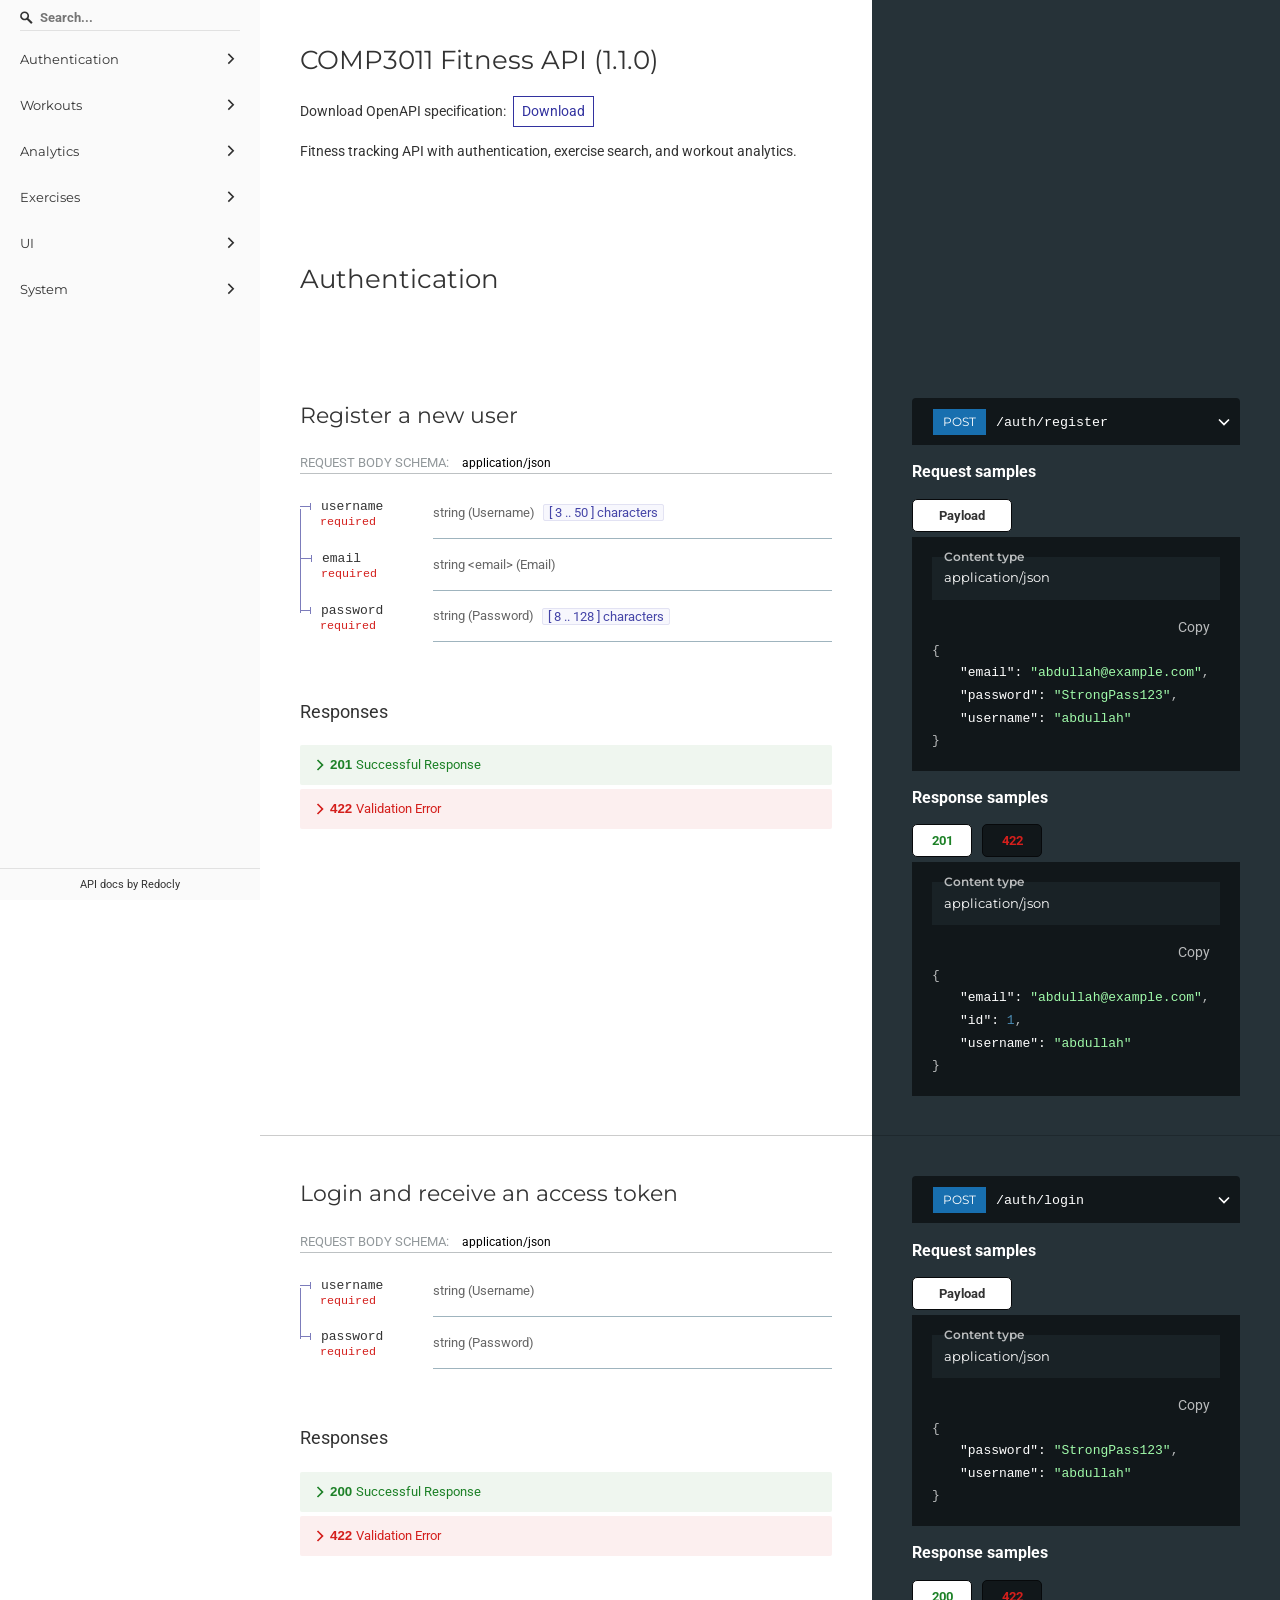
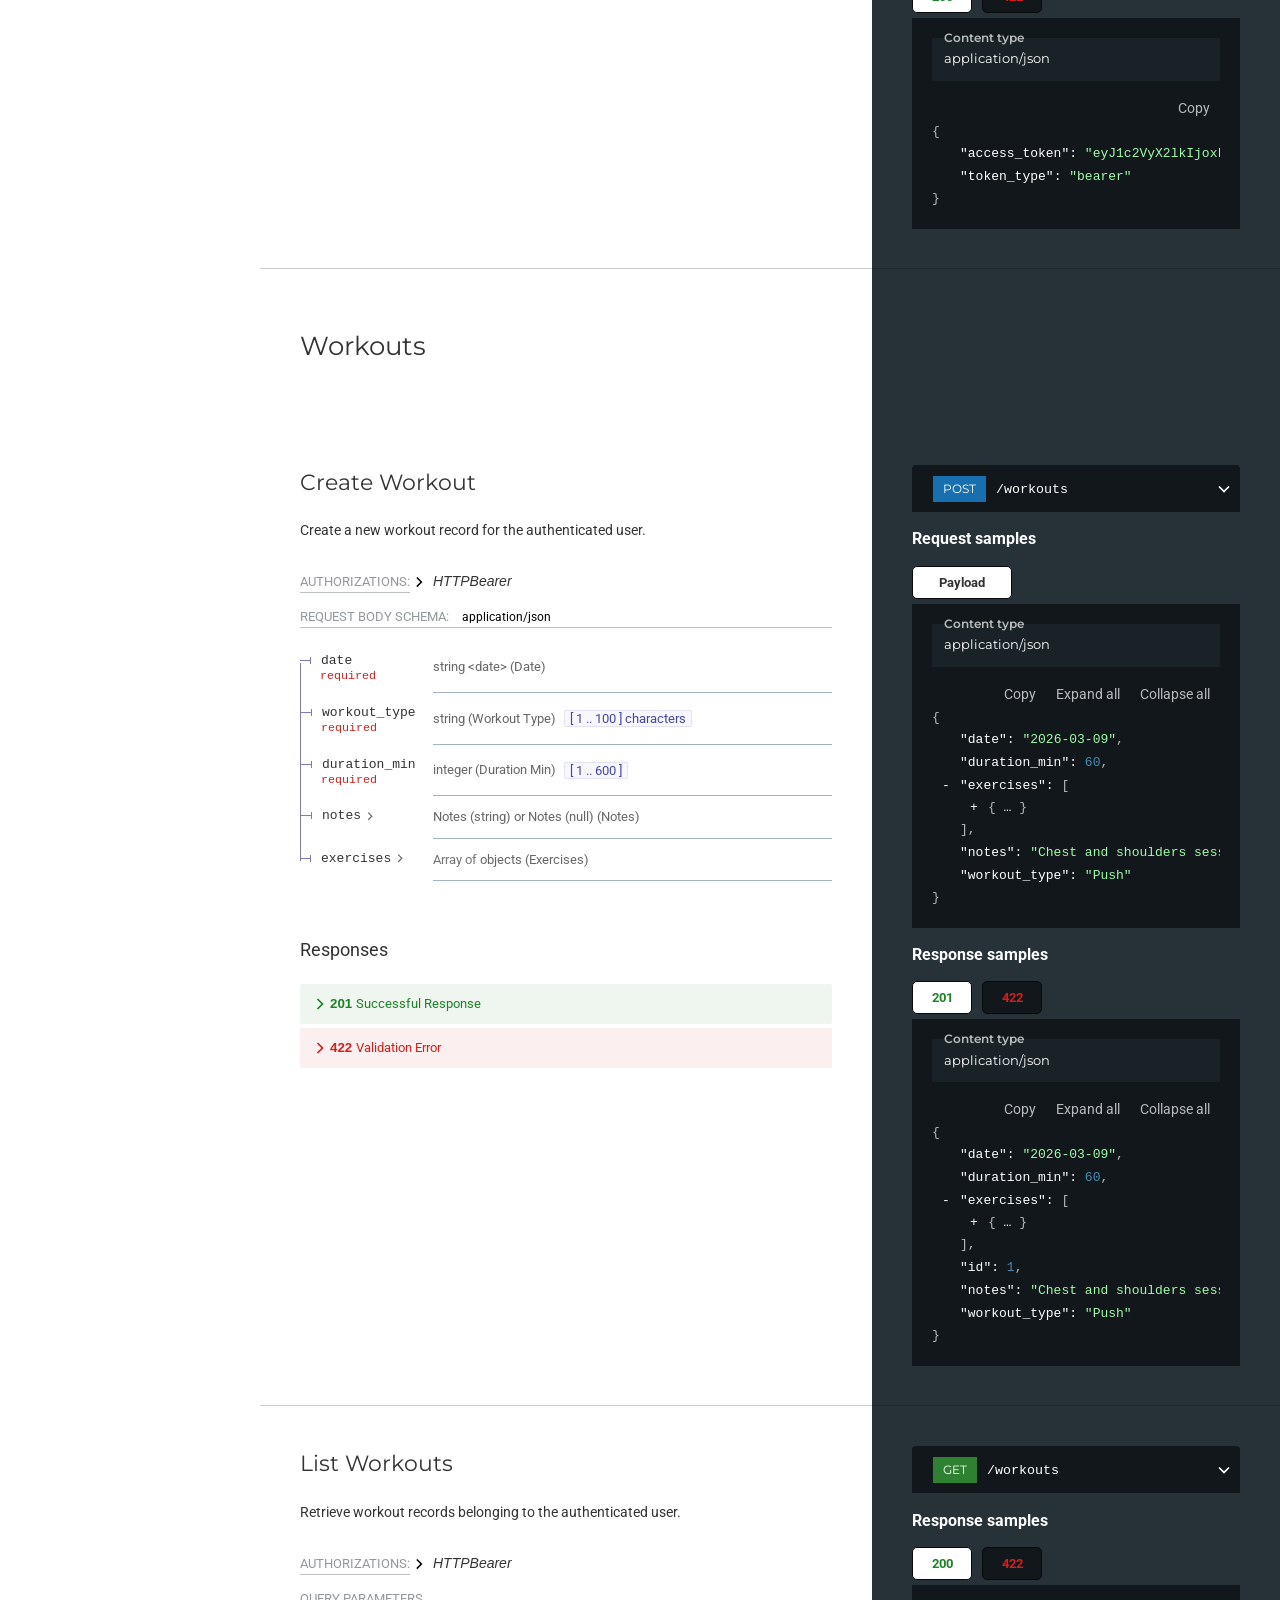
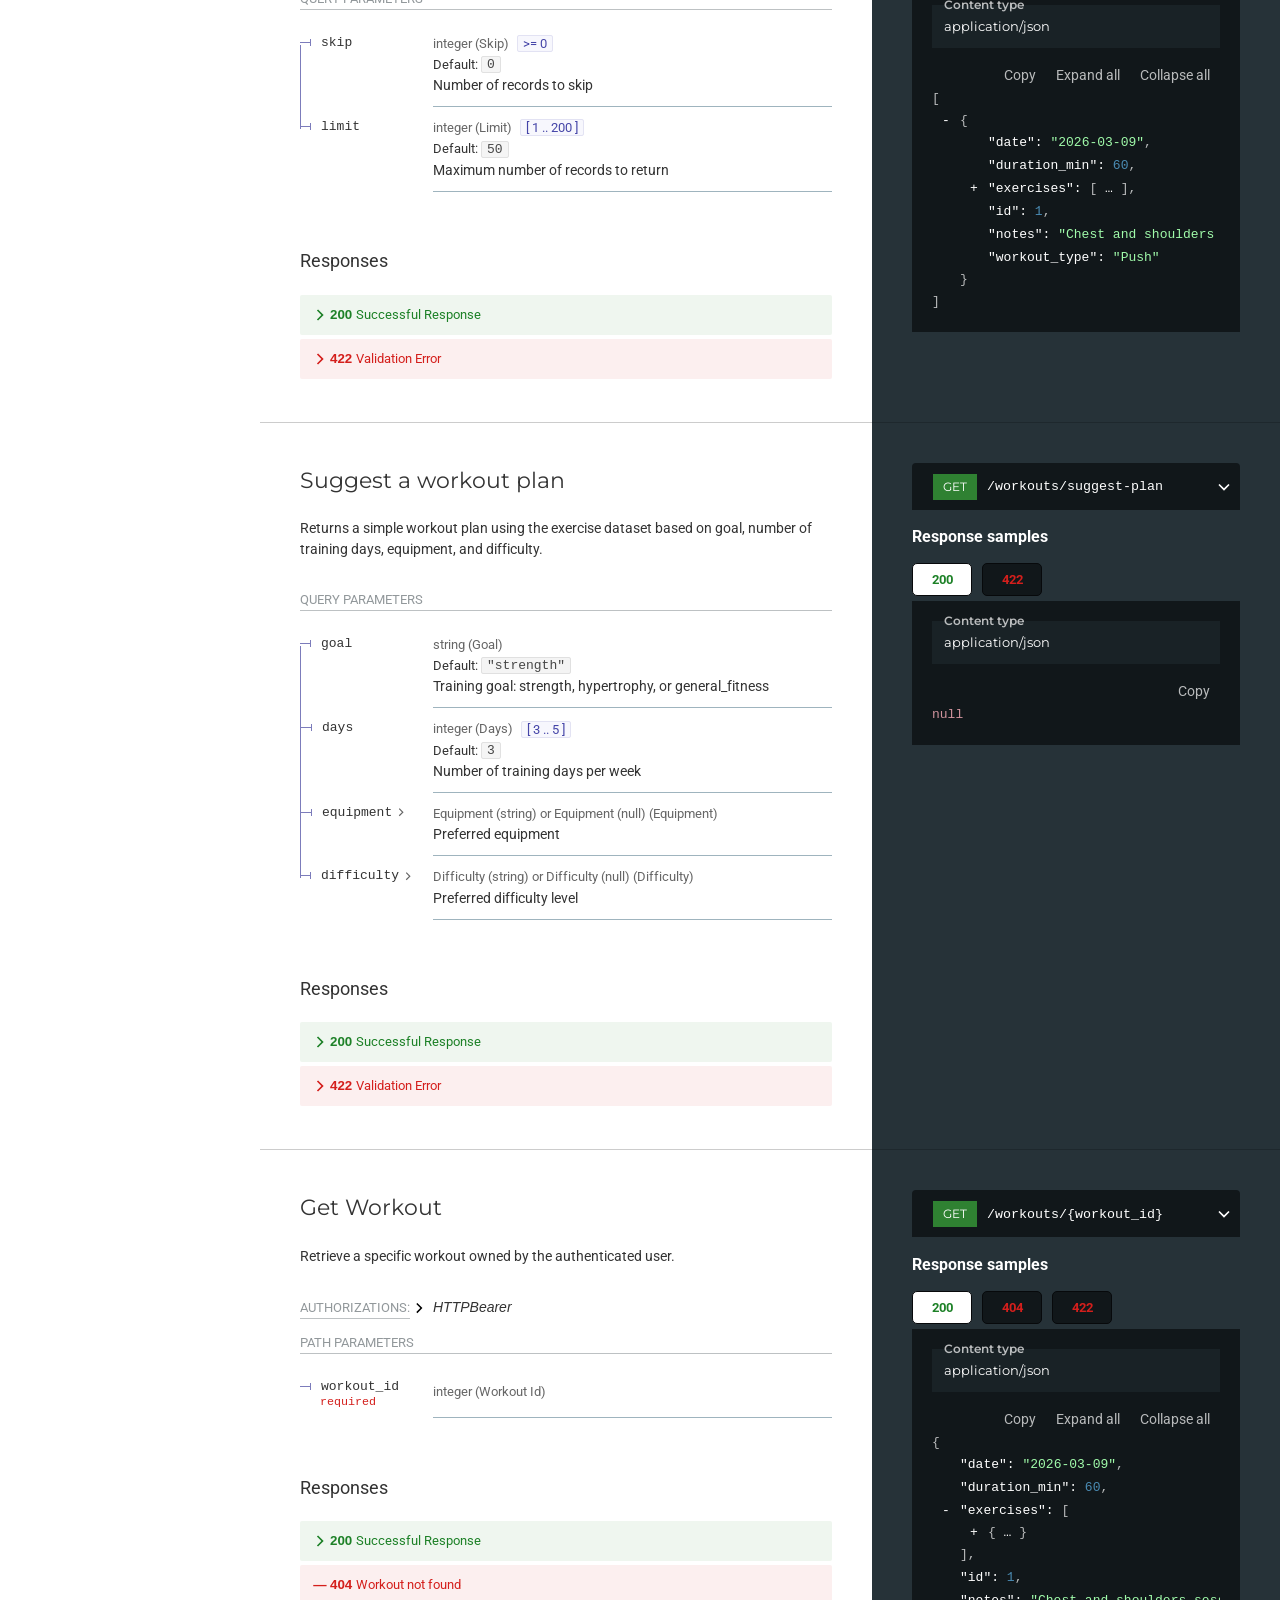
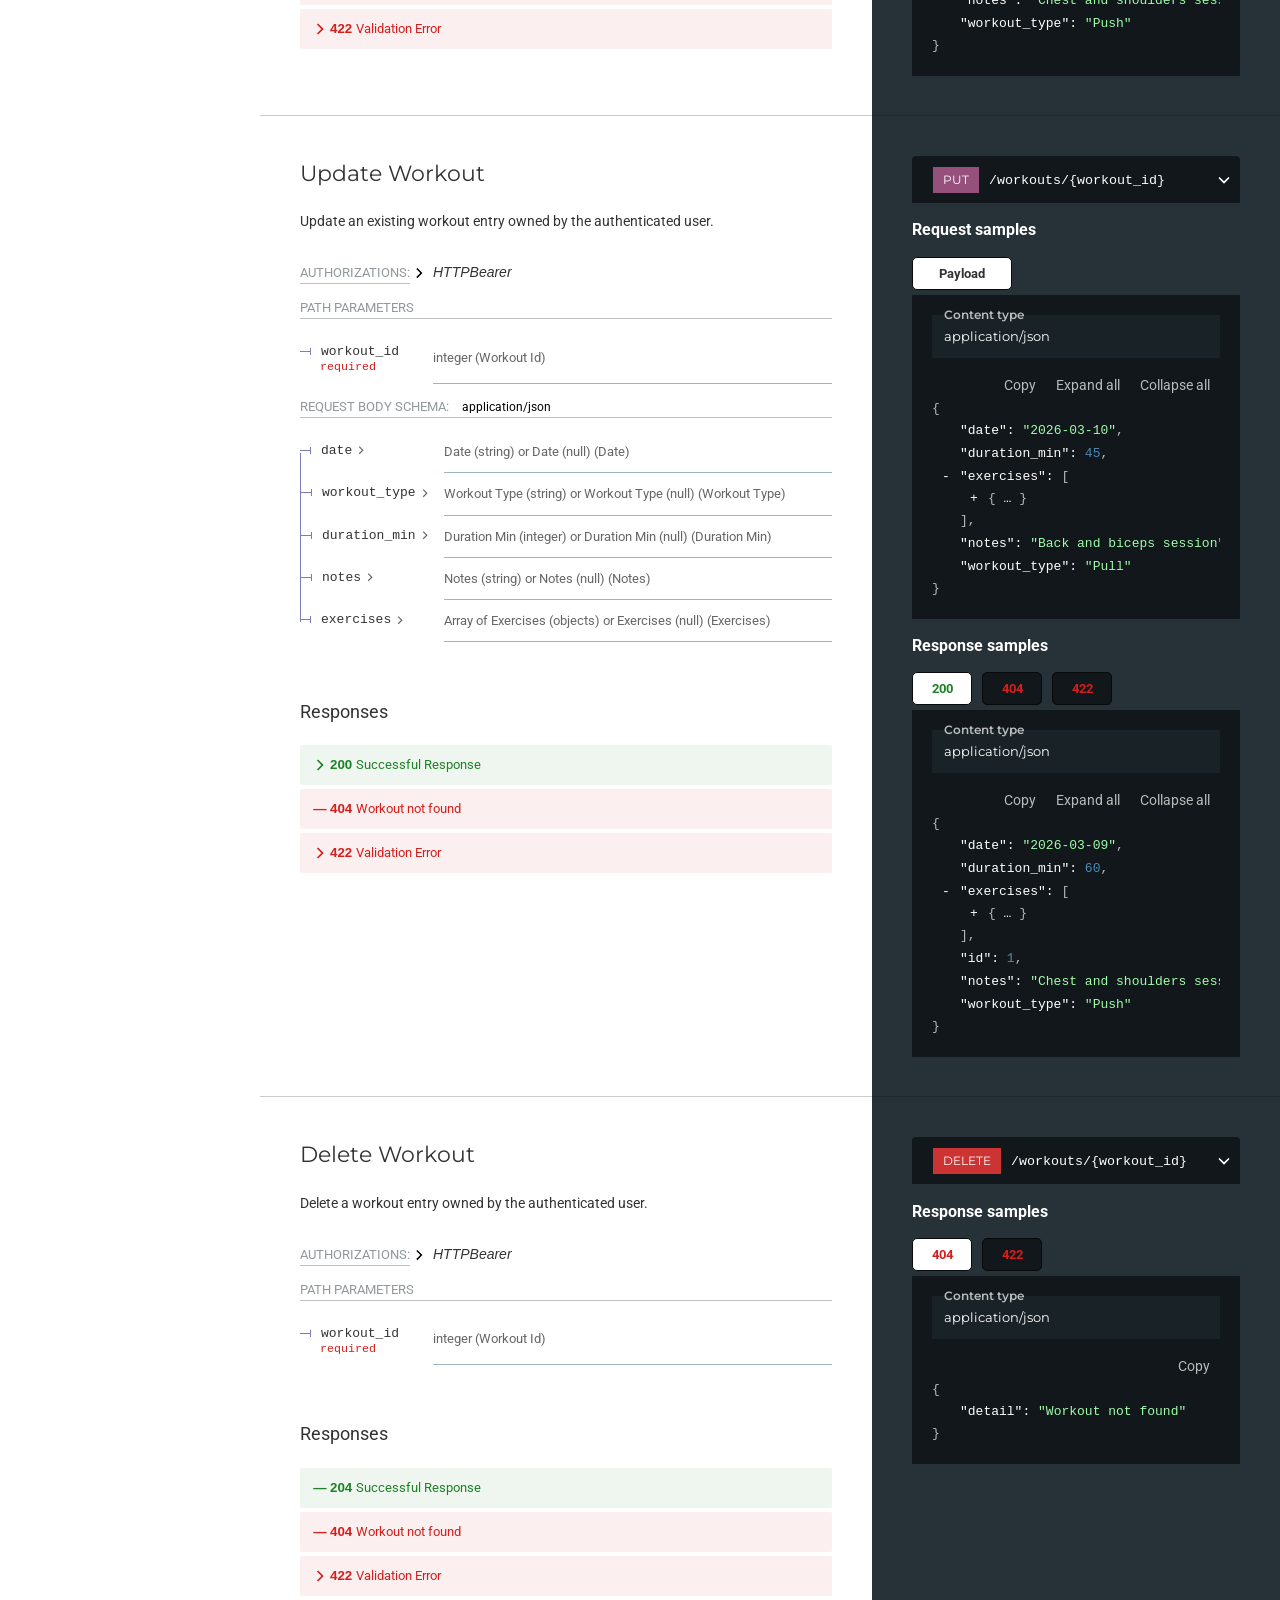
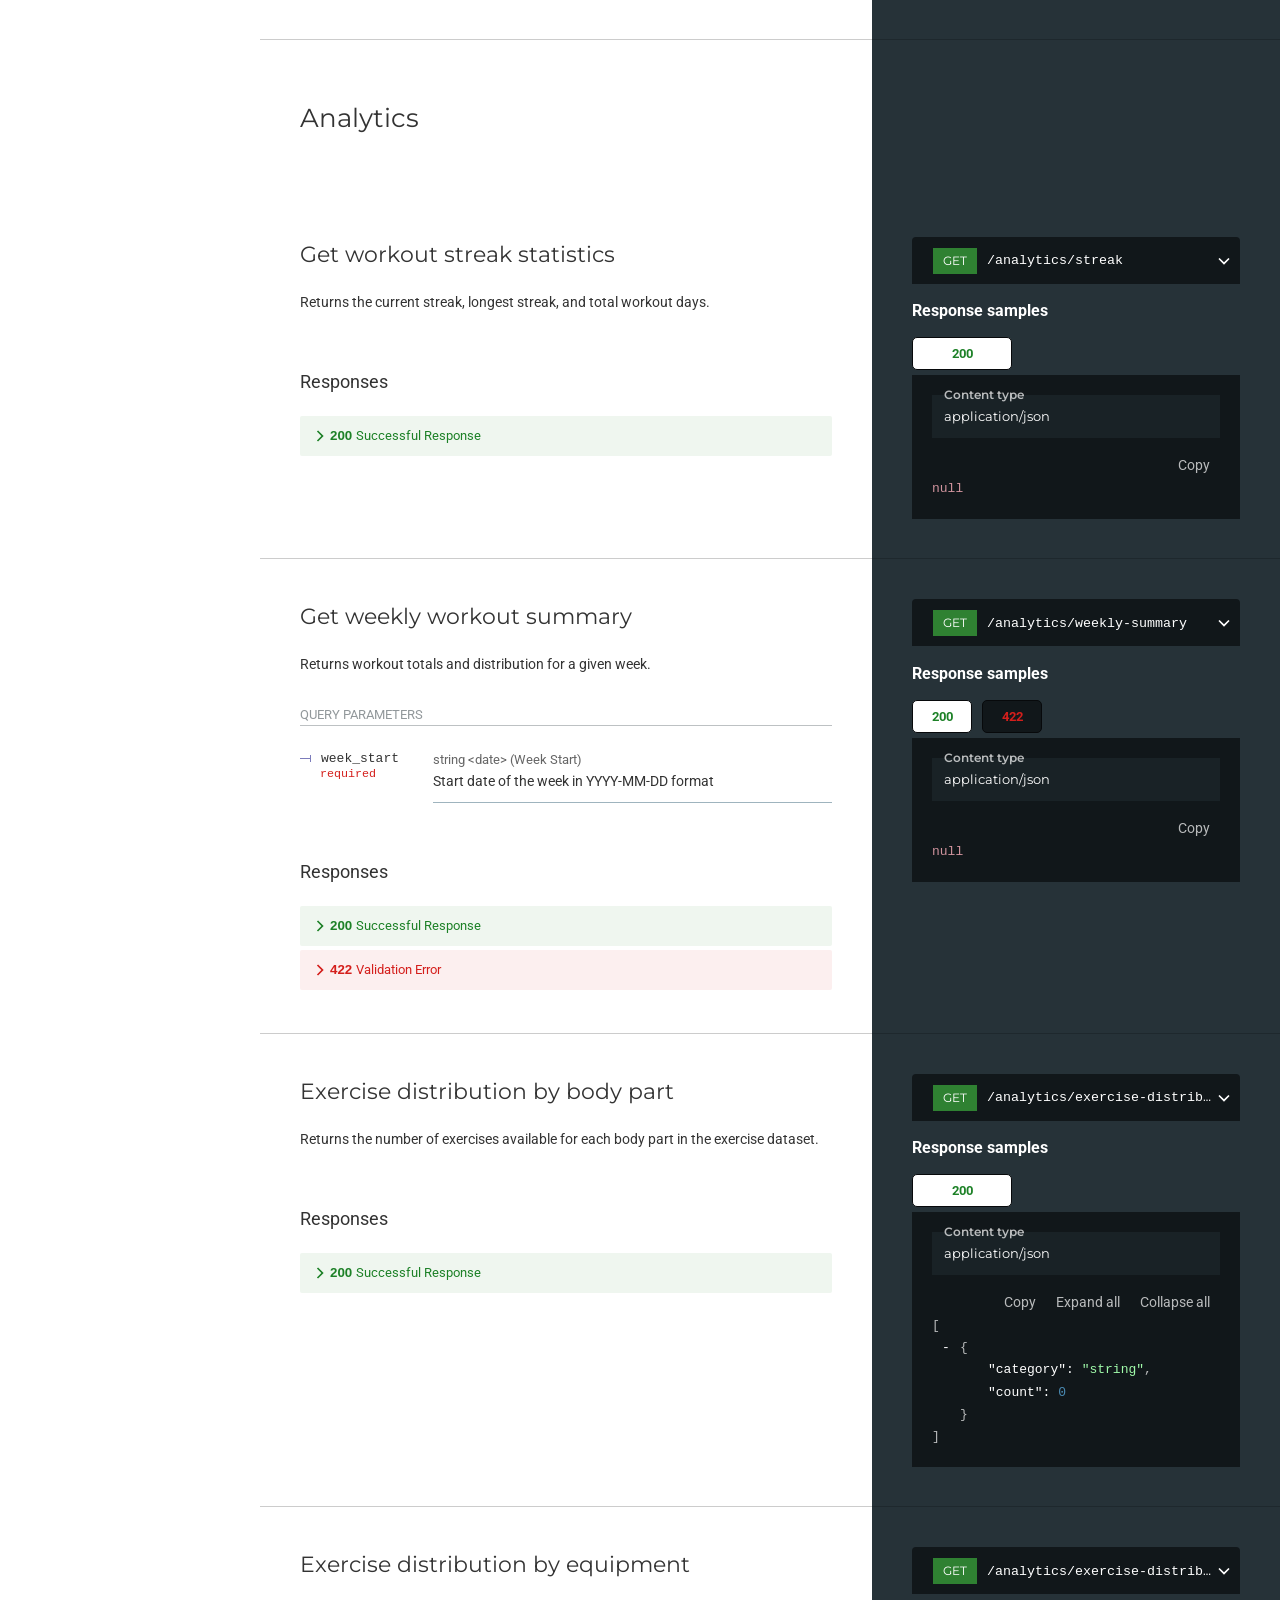
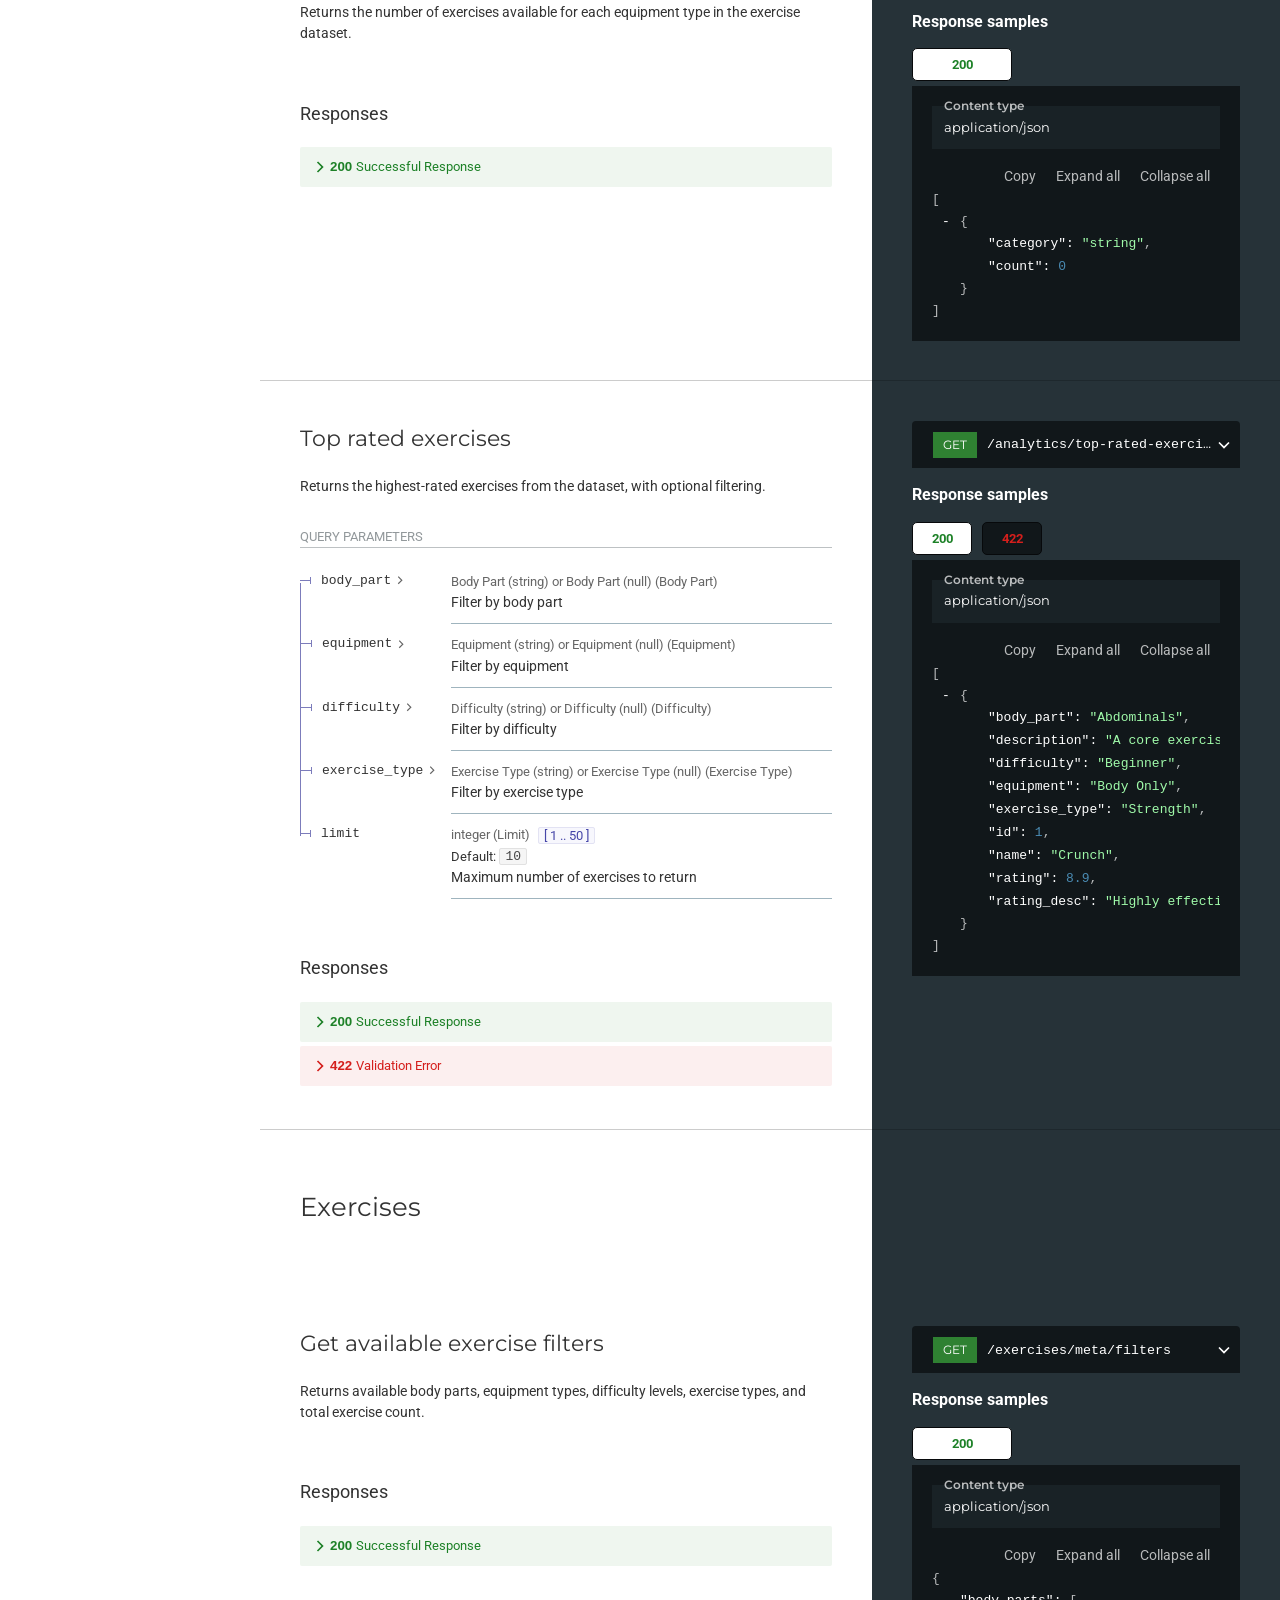
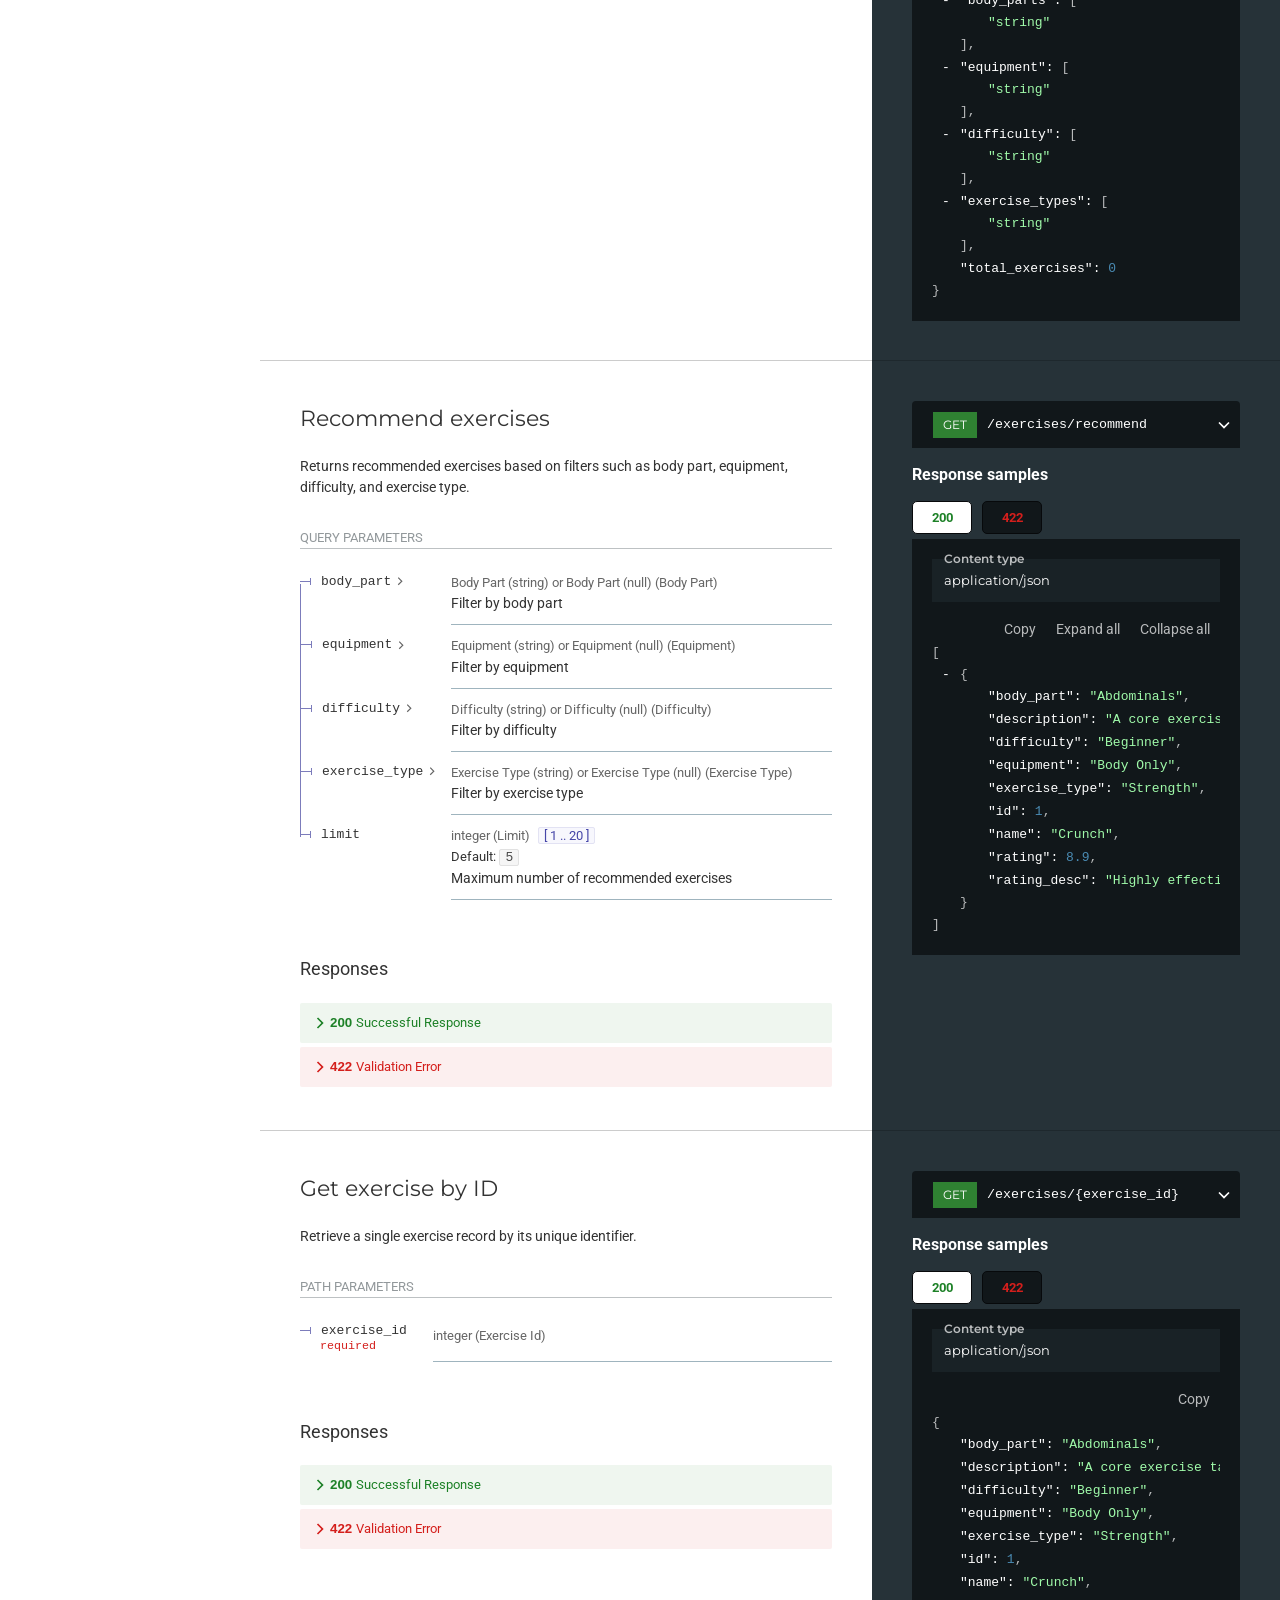
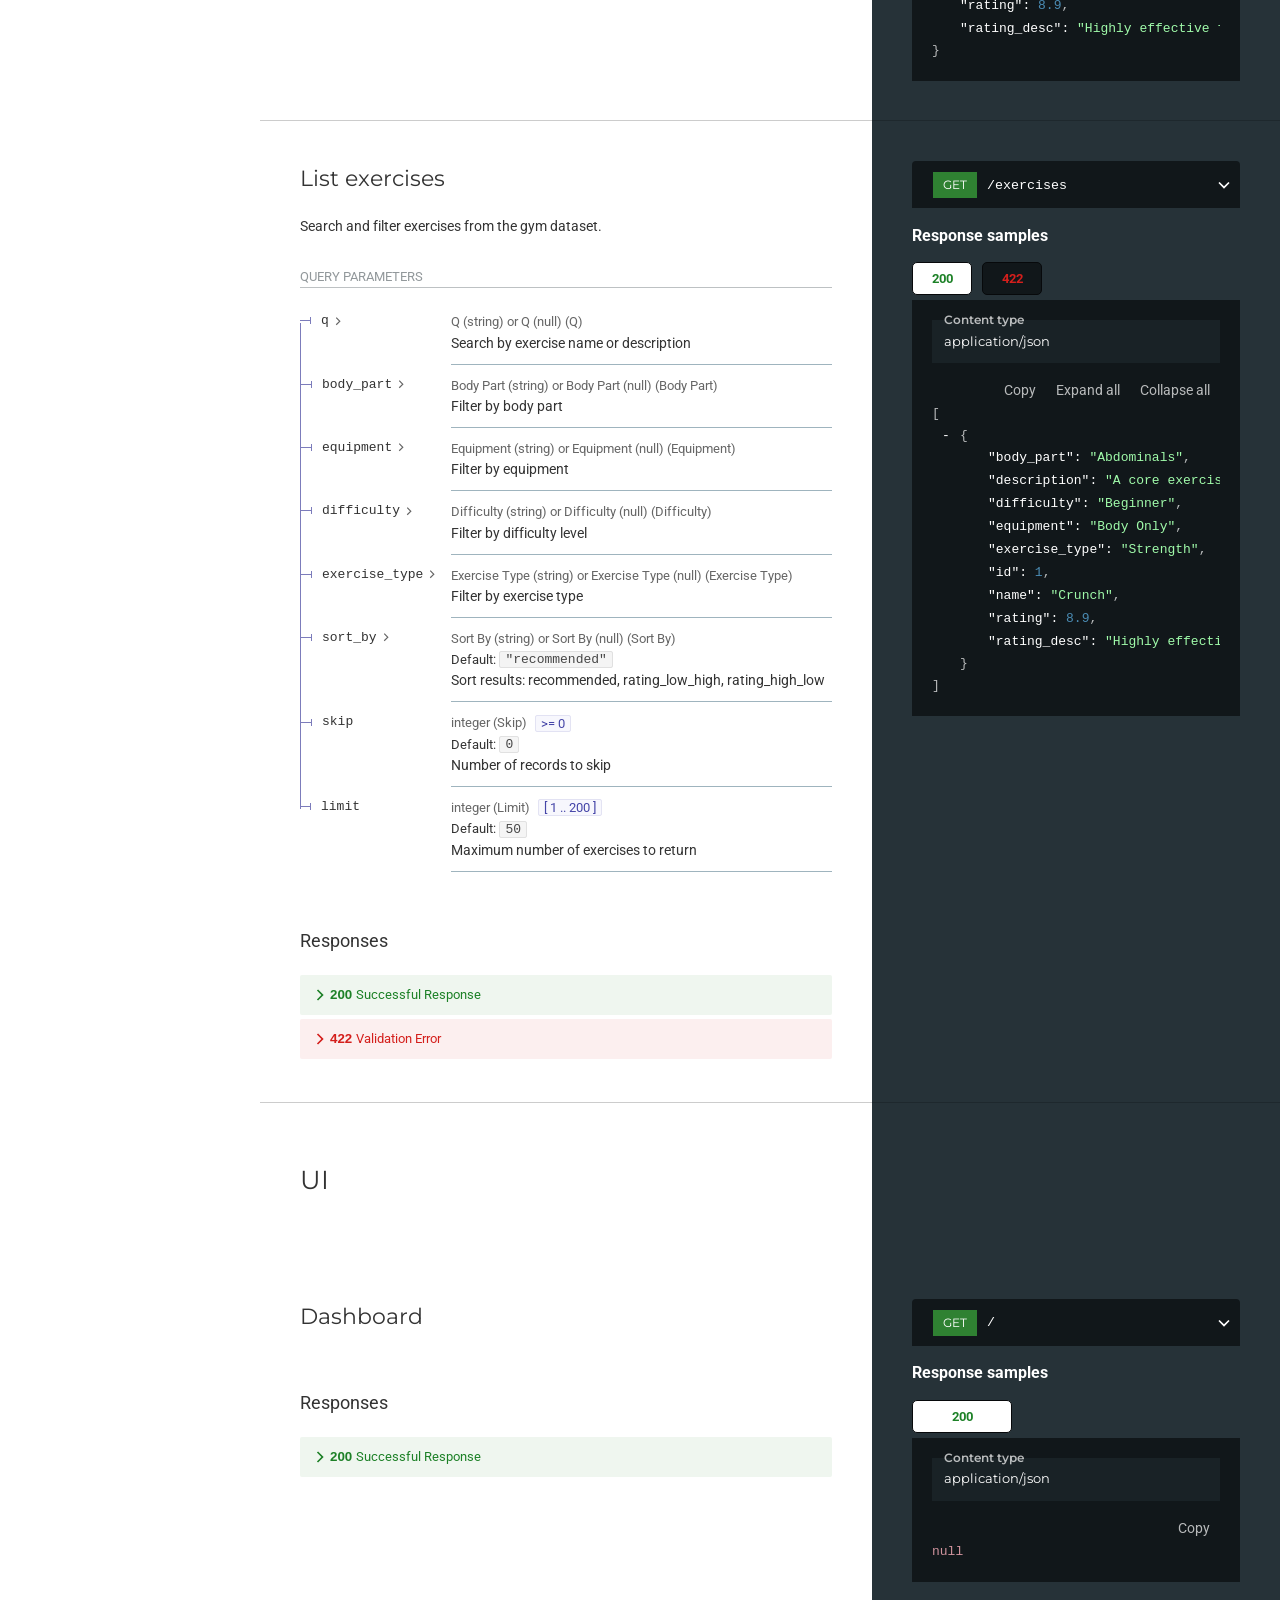
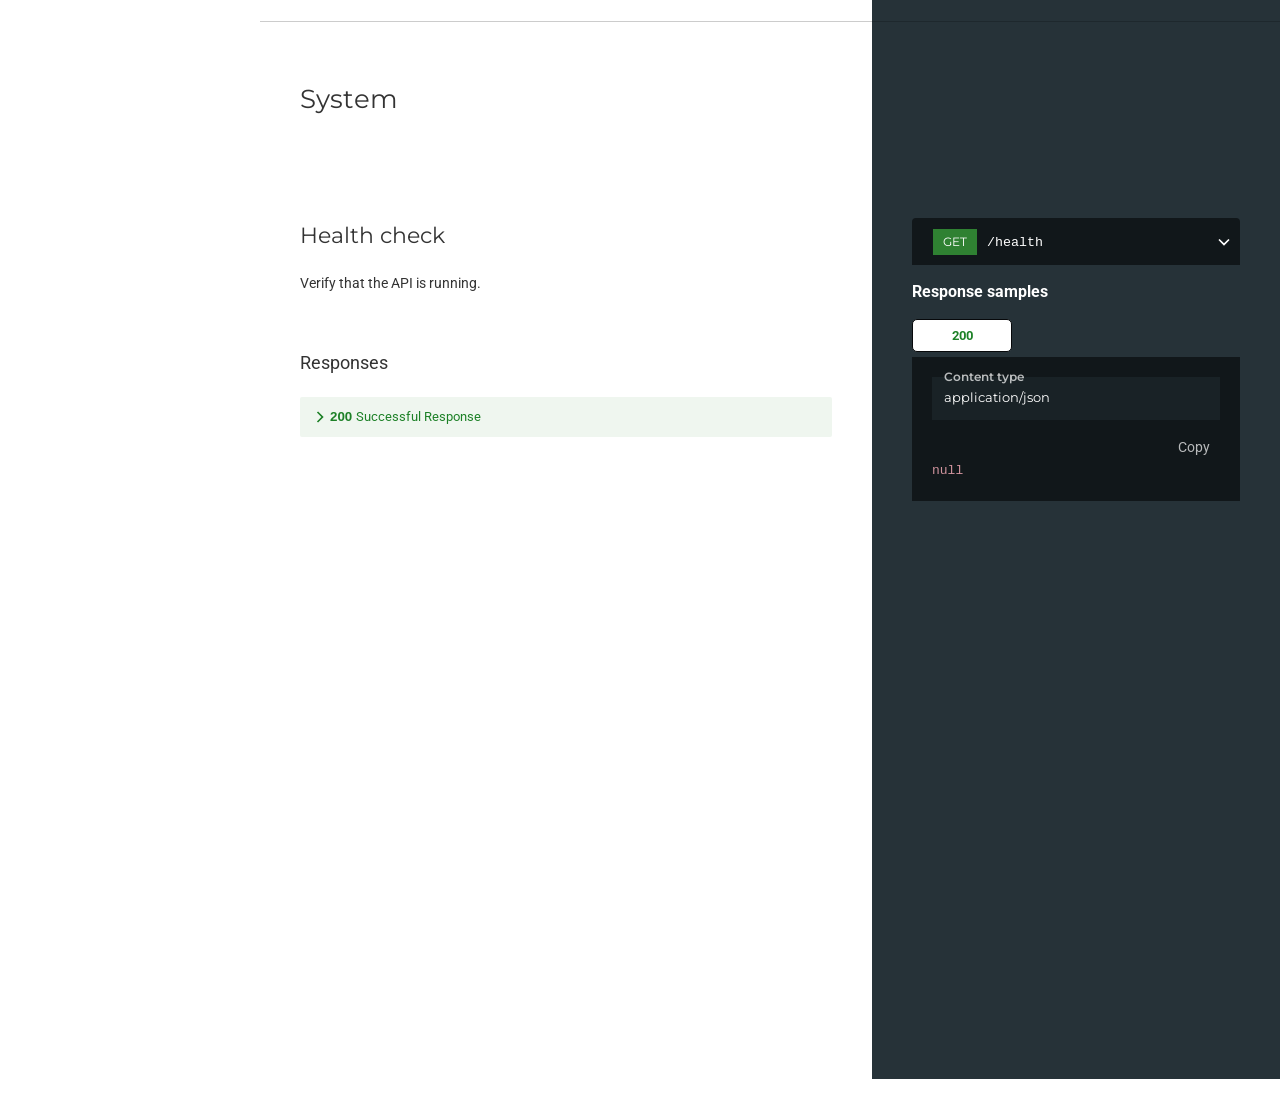
==== commit 945b8979: "Updates api docs and readme" ====
--- a/API_Documentation.html
+++ b/API_Documentation.html
@@ -1852,14 +1852,15 @@
 h1:hover > .sc-crzoAE::before,h2:hover > .iUxAWq::before,.iUxAWq:hover::before{visibility:visible;}/*!sc*/
 data-styled.g14[id="sc-crzoAE"]{content:"iUxAWq,"}/*!sc*/
 .dvcDrG{height:18px;width:18px;min-width:18px;vertical-align:middle;float:right;-webkit-transition:-webkit-transform 0.2s ease-out;-webkit-transition:transform 0.2s ease-out;transition:transform 0.2s ease-out;-webkit-transform:rotateZ(-90deg);-ms-transform:rotateZ(-90deg);transform:rotateZ(-90deg);}/*!sc*/
-.hGHhhO{height:18px;width:18px;min-width:18px;vertical-align:middle;-webkit-transition:-webkit-transform 0.2s ease-out;-webkit-transition:transform 0.2s ease-out;transition:transform 0.2s ease-out;-webkit-transform:rotateZ(-90deg);-ms-transform:rotateZ(-90deg);transform:rotateZ(-90deg);}/*!sc*/
 .dqYXmg{height:1.5em;width:1.5em;min-width:1.5em;vertical-align:middle;float:left;-webkit-transition:-webkit-transform 0.2s ease-out;-webkit-transition:transform 0.2s ease-out;transition:transform 0.2s ease-out;-webkit-transform:rotateZ(-90deg);-ms-transform:rotateZ(-90deg);transform:rotateZ(-90deg);}/*!sc*/
 .dqYXmg polygon{fill:#1d8127;}/*!sc*/
 .dVWHLw{height:1.5em;width:1.5em;min-width:1.5em;vertical-align:middle;float:left;-webkit-transition:-webkit-transform 0.2s ease-out;-webkit-transition:transform 0.2s ease-out;transition:transform 0.2s ease-out;-webkit-transform:rotateZ(-90deg);-ms-transform:rotateZ(-90deg);transform:rotateZ(-90deg);}/*!sc*/
 .dVWHLw polygon{fill:#d41f1c;}/*!sc*/
 .bRmrKA{height:20px;width:20px;min-width:20px;vertical-align:middle;float:right;-webkit-transition:-webkit-transform 0.2s ease-out;-webkit-transition:transform 0.2s ease-out;transition:transform 0.2s ease-out;-webkit-transform:rotateZ(0);-ms-transform:rotateZ(0);transform:rotateZ(0);}/*!sc*/
 .bRmrKA polygon{fill:white;}/*!sc*/
-data-styled.g15[id="sc-dIsUp"]{content:"dvcDrG,hGHhhO,dqYXmg,dVWHLw,bRmrKA,"}/*!sc*/
+.iPqByX{height:1.3em;width:1.3em;min-width:1.3em;vertical-align:middle;-webkit-transition:-webkit-transform 0.2s ease-out;-webkit-transition:transform 0.2s ease-out;transition:transform 0.2s ease-out;-webkit-transform:rotateZ(-90deg);-ms-transform:rotateZ(-90deg);transform:rotateZ(-90deg);}/*!sc*/
+.hGHhhO{height:18px;width:18px;min-width:18px;vertical-align:middle;-webkit-transition:-webkit-transform 0.2s ease-out;-webkit-transition:transform 0.2s ease-out;transition:transform 0.2s ease-out;-webkit-transform:rotateZ(-90deg);-ms-transform:rotateZ(-90deg);transform:rotateZ(-90deg);}/*!sc*/
+data-styled.g15[id="sc-dIsUp"]{content:"dvcDrG,dqYXmg,dVWHLw,bRmrKA,iPqByX,hGHhhO,"}/*!sc*/
 .iwcKgn{border-left:1px solid #7c7cbb;box-sizing:border-box;position:relative;padding:10px 10px 10px 0;}/*!sc*/
 @media screen and (max-width:50rem){.iwcKgn{display:block;overflow:hidden;}}/*!sc*/
 tr:first-of-type > .sc-hBMUJo,tr.last > .iwcKgn{border-left-width:0;background-position:top left;background-repeat:no-repeat;background-size:1px 100%;}/*!sc*/
@@ -2057,6 +2058,29 @@
 .gHBwqe{border-radius:2px;background-color:rgba(104,104,207,0.05);color:rgba(50,50,159,0.9);margin:0 5px;padding:0 5px;border:1px solid rgba(50,50,159,0.1);}/*!sc*/
 .sc-FRrlG + .sc-FRrlG{margin-left:0;}/*!sc*/
 data-styled.g70[id="sc-FRrlG"]{content:"gHBwqe,"}/*!sc*/
+.dPrSxx:after{content:' and ';font-weight:normal;}/*!sc*/
+.dPrSxx:last-child:after{content:none;}/*!sc*/
+.dPrSxx a{-webkit-text-decoration:auto;text-decoration:auto;color:#32329f;}/*!sc*/
+.dPrSxx a:visited{color:#32329f;}/*!sc*/
+.dPrSxx a:hover{color:#6868cf;-webkit-text-decoration:auto;text-decoration:auto;}/*!sc*/
+data-styled.g82[id="sc-dsXzNU"]{content:"dPrSxx,"}/*!sc*/
+.fcvuS{white-space:nowrap;}/*!sc*/
+.fcvuS:after{content:' or ';white-space:pre;}/*!sc*/
+.fcvuS:last-child:after,.fcvuS:only-child:after{content:none;}/*!sc*/
+.fcvuS a{-webkit-text-decoration:auto;text-decoration:auto;color:#32329f;}/*!sc*/
+.fcvuS a:visited{color:#32329f;}/*!sc*/
+.fcvuS a:hover{color:#6868cf;-webkit-text-decoration:auto;text-decoration:auto;}/*!sc*/
+data-styled.g83[id="sc-daBunf"]{content:"fcvuS,"}/*!sc*/
+.bhDyou{-webkit-flex:1 1 auto;-ms-flex:1 1 auto;flex:1 1 auto;cursor:pointer;}/*!sc*/
+data-styled.g84[id="sc-jUfyBS"]{content:"bhDyou,"}/*!sc*/
+.ccffaZ{width:75%;text-overflow:ellipsis;border-radius:4px;overflow:hidden;}/*!sc*/
+@media screen and (max-width:50rem){.ccffaZ{margin-top:10px;}}/*!sc*/
+data-styled.g85[id="sc-jQAxuV"]{content:"ccffaZ,"}/*!sc*/
+.hZIgic{display:inline-block;margin:0;}/*!sc*/
+data-styled.g86[id="sc-fuISkM"]{content:"hZIgic,"}/*!sc*/
+.cvfxAX{width:100%;display:-webkit-box;display:-webkit-flex;display:-ms-flexbox;display:flex;margin:1em 0;-webkit-flex-direction:row;-ms-flex-direction:row;flex-direction:row;}/*!sc*/
+@media screen and (max-width:50rem){.cvfxAX{-webkit-flex-direction:column;-ms-flex-direction:column;flex-direction:column;}}/*!sc*/
+data-styled.g87[id="sc-fcmMJX"]{content:"cvfxAX,"}/*!sc*/
 .fdKBSs{margin-top:0;margin-bottom:0.5em;}/*!sc*/
 data-styled.g93[id="sc-dFRpbK"]{content:"fdKBSs,"}/*!sc*/
 .gidAUi{border:1px solid #32329f;color:#32329f;font-weight:normal;margin-left:0.5em;padding:4px 8px 4px;display:inline-block;-webkit-text-decoration:none;text-decoration:none;cursor:pointer;}/*!sc*/
@@ -2171,7 +2195,7 @@
 
 <body>
   
-    <div id="redoc"><div class="sc-dvUynV fDfMfd redoc-wrap"><div class="sc-eWnToP coDLND menu-content" style="top:0px;height:calc(100vh - 0px)"><div role="search" class="sc-kizEQm bUGKYA"><svg class="sc-iIgjPs jIUTls search-icon" version="1.1" viewBox="0 0 1000 1000" x="0px" xmlns="http://www.w3.org/2000/svg" y="0px"><path d="M968.2,849.4L667.3,549c83.9-136.5,66.7-317.4-51.7-435.6C477.1-25,252.5-25,113.9,113.4c-138.5,138.3-138.5,362.6,0,501C219.2,730.1,413.2,743,547.6,666.5l301.9,301.4c43.6,43.6,76.9,14.9,104.2-12.4C981,928.3,1011.8,893,968.2,849.4z M524.5,522c-88.9,88.7-233,88.7-321.8,0c-88.9-88.7-88.9-232.6,0-321.3c88.9-88.7,233-88.7,321.8,0C613.4,289.4,613.4,433.3,524.5,522z"></path></svg><input type="text" value="" placeholder="Search..." aria-label="Search" class="sc-cKRKFl eIJtBZ search-input"/></div><div class="sc-iklJeh leCKhp scrollbar-container undefined"><ul class="sc-uxdHp bcezPY" role="menu"><li data-item-id="tag/Workouts" class="sc-biJonm jycHIP"><label type="tag" role="menuitem" class="sc-eHEENL btqmKr -depth1"><span title="Workouts" class="sc-hzUIXc ylzCN">Workouts</span><svg class="sc-dIsUp dvcDrG" version="1.1" viewBox="0 0 24 24" x="0" xmlns="http://www.w3.org/2000/svg" y="0" aria-hidden="true"><polygon points="17.3 8.3 12 13.6 6.7 8.3 5.3 9.7 12 16.4 18.7 9.7 "></polygon></svg></label><ul class="sc-uxdHp kUEEAF"><li data-item-id="tag/Workouts/operation/create_workout_workouts_post" class="sc-biJonm jycHIP"><label role="menuitem" class="sc-eHEENL dNhyuN -depth2"><span type="post" class="sc-ikXwFM ecAtVr operation-type post">post</span><span width="calc(100% - 38px)" class="sc-hzUIXc jYJtsM">Create Workout</span></label></li><li data-item-id="tag/Workouts/operation/list_workouts_workouts_get" class="sc-biJonm jycHIP"><label role="menuitem" class="sc-eHEENL dNhyuN -depth2"><span type="get" class="sc-ikXwFM ecAtVr operation-type get">get</span><span width="calc(100% - 38px)" class="sc-hzUIXc jYJtsM">List Workouts</span></label></li><li data-item-id="tag/Workouts/operation/suggest_workout_plan_workouts_suggest_plan_get" class="sc-biJonm jycHIP"><label role="menuitem" class="sc-eHEENL dNhyuN -depth2"><span type="get" class="sc-ikXwFM ecAtVr operation-type get">get</span><span width="calc(100% - 38px)" class="sc-hzUIXc jYJtsM">Suggest a workout plan</span></label></li><li data-item-id="tag/Workouts/operation/get_workout_workouts__workout_id__get" class="sc-biJonm jycHIP"><label role="menuitem" class="sc-eHEENL dNhyuN -depth2"><span type="get" class="sc-ikXwFM ecAtVr operation-type get">get</span><span width="calc(100% - 38px)" class="sc-hzUIXc jYJtsM">Get Workout</span></label></li><li data-item-id="tag/Workouts/operation/update_workout_workouts__workout_id__put" class="sc-biJonm jycHIP"><label role="menuitem" class="sc-eHEENL dNhyuN -depth2"><span type="put" class="sc-ikXwFM ecAtVr operation-type put">put</span><span width="calc(100% - 38px)" class="sc-hzUIXc jYJtsM">Update Workout</span></label></li><li data-item-id="tag/Workouts/operation/delete_workout_workouts__workout_id__delete" class="sc-biJonm jycHIP"><label role="menuitem" class="sc-eHEENL dNhyuN -depth2"><span type="delete" class="sc-ikXwFM ecAtVr operation-type delete">del</span><span width="calc(100% - 38px)" class="sc-hzUIXc jYJtsM">Delete Workout</span></label></li></ul></li><li data-item-id="tag/Analytics" class="sc-biJonm jycHIP"><label type="tag" role="menuitem" class="sc-eHEENL btqmKr -depth1"><span title="Analytics" class="sc-hzUIXc ylzCN">Analytics</span><svg class="sc-dIsUp dvcDrG" version="1.1" viewBox="0 0 24 24" x="0" xmlns="http://www.w3.org/2000/svg" y="0" aria-hidden="true"><polygon points="17.3 8.3 12 13.6 6.7 8.3 5.3 9.7 12 16.4 18.7 9.7 "></polygon></svg></label><ul class="sc-uxdHp kUEEAF"><li data-item-id="tag/Analytics/operation/get_workout_streak_analytics_streak_get" class="sc-biJonm jycHIP"><label role="menuitem" class="sc-eHEENL dNhyuN -depth2"><span type="get" class="sc-ikXwFM ecAtVr operation-type get">get</span><span width="calc(100% - 38px)" class="sc-hzUIXc jYJtsM">Get workout streak statistics</span></label></li><li data-item-id="tag/Analytics/operation/get_weekly_summary_analytics_weekly_summary_get" class="sc-biJonm jycHIP"><label role="menuitem" class="sc-eHEENL dNhyuN -depth2"><span type="get" class="sc-ikXwFM ecAtVr operation-type get">get</span><span width="calc(100% - 38px)" class="sc-hzUIXc jYJtsM">Get weekly workout summary</span></label></li><li data-item-id="tag/Analytics/operation/exercise_distribution_by_body_part_analytics_exercise_distribution_body_part_get" class="sc-biJonm jycHIP"><label role="menuitem" class="sc-eHEENL dNhyuN -depth2"><span type="get" class="sc-ikXwFM ecAtVr operation-type get">get</span><span width="calc(100% - 38px)" class="sc-hzUIXc jYJtsM">Exercise distribution by body part</span></label></li><li data-item-id="tag/Analytics/operation/exercise_distribution_by_equipment_analytics_exercise_distribution_equipment_get" class="sc-biJonm jycHIP"><label role="menuitem" class="sc-eHEENL dNhyuN -depth2"><span type="get" class="sc-ikXwFM ecAtVr operation-type get">get</span><span width="calc(100% - 38px)" class="sc-hzUIXc jYJtsM">Exercise distribution by equipment</span></label></li><li data-item-id="tag/Analytics/operation/top_rated_exercises_analytics_top_rated_exercises_get" class="sc-biJonm jycHIP"><label role="menuitem" class="sc-eHEENL dNhyuN -depth2"><span type="get" class="sc-ikXwFM ecAtVr operation-type get">get</span><span width="calc(100% - 38px)" class="sc-hzUIXc jYJtsM">Top rated exercises</span></label></li></ul></li><li data-item-id="tag/Exercises" class="sc-biJonm jycHIP"><label type="tag" role="menuitem" class="sc-eHEENL btqmKr -depth1"><span title="Exercises" class="sc-hzUIXc ylzCN">Exercises</span><svg class="sc-dIsUp dvcDrG" version="1.1" viewBox="0 0 24 24" x="0" xmlns="http://www.w3.org/2000/svg" y="0" aria-hidden="true"><polygon points="17.3 8.3 12 13.6 6.7 8.3 5.3 9.7 12 16.4 18.7 9.7 "></polygon></svg></label><ul class="sc-uxdHp kUEEAF"><li data-item-id="tag/Exercises/operation/get_exercise_filters_exercises_meta_filters_get" class="sc-biJonm jycHIP"><label role="menuitem" class="sc-eHEENL dNhyuN -depth2"><span type="get" class="sc-ikXwFM ecAtVr operation-type get">get</span><span width="calc(100% - 38px)" class="sc-hzUIXc jYJtsM">Get available exercise filters</span></label></li><li data-item-id="tag/Exercises/operation/recommend_exercise_list_exercises_recommend_get" class="sc-biJonm jycHIP"><label role="menuitem" class="sc-eHEENL dNhyuN -depth2"><span type="get" class="sc-ikXwFM ecAtVr operation-type get">get</span><span width="calc(100% - 38px)" class="sc-hzUIXc jYJtsM">Recommend exercises</span></label></li><li data-item-id="tag/Exercises/operation/get_exercise_exercises__exercise_id__get" class="sc-biJonm jycHIP"><label role="menuitem" class="sc-eHEENL dNhyuN -depth2"><span type="get" class="sc-ikXwFM ecAtVr operation-type get">get</span><span width="calc(100% - 38px)" class="sc-hzUIXc jYJtsM">Get exercise by ID</span></label></li><li data-item-id="tag/Exercises/operation/list_exercises_exercises_get" class="sc-biJonm jycHIP"><label role="menuitem" class="sc-eHEENL dNhyuN -depth2"><span type="get" class="sc-ikXwFM ecAtVr operation-type get">get</span><span width="calc(100% - 38px)" class="sc-hzUIXc jYJtsM">List exercises</span></label></li></ul></li><li data-item-id="tag/UI" class="sc-biJonm jycHIP"><label type="tag" role="menuitem" class="sc-eHEENL btqmKr -depth1"><span title="UI" class="sc-hzUIXc ylzCN">UI</span><svg class="sc-dIsUp dvcDrG" version="1.1" viewBox="0 0 24 24" x="0" xmlns="http://www.w3.org/2000/svg" y="0" aria-hidden="true"><polygon points="17.3 8.3 12 13.6 6.7 8.3 5.3 9.7 12 16.4 18.7 9.7 "></polygon></svg></label><ul class="sc-uxdHp kUEEAF"><li data-item-id="tag/UI/operation/dashboard__get" class="sc-biJonm jycHIP"><label role="menuitem" class="sc-eHEENL dNhyuN -depth2"><span type="get" class="sc-ikXwFM ecAtVr operation-type get">get</span><span width="calc(100% - 38px)" class="sc-hzUIXc jYJtsM">Dashboard</span></label></li></ul></li><li data-item-id="tag/System" class="sc-biJonm jycHIP"><label type="tag" role="menuitem" class="sc-eHEENL btqmKr -depth1"><span title="System" class="sc-hzUIXc ylzCN">System</span><svg class="sc-dIsUp dvcDrG" version="1.1" viewBox="0 0 24 24" x="0" xmlns="http://www.w3.org/2000/svg" y="0" aria-hidden="true"><polygon points="17.3 8.3 12 13.6 6.7 8.3 5.3 9.7 12 16.4 18.7 9.7 "></polygon></svg></label><ul class="sc-uxdHp kUEEAF"><li data-item-id="tag/System/operation/health_check_health_get" class="sc-biJonm jycHIP"><label role="menuitem" class="sc-eHEENL dNhyuN -depth2"><span type="get" class="sc-ikXwFM ecAtVr operation-type get">get</span><span width="calc(100% - 38px)" class="sc-hzUIXc jYJtsM">Health check</span></label></li></ul></li></ul><div class="sc-kYPZxB blYhnj"><a target="_blank" rel="noopener noreferrer" href="https://redocly.com/redoc/">API docs by Redocly</a></div></div></div><div class="sc-kTCsyW ceJzZm"><div class="sc-irKDMX eOSIAa"><svg class="" style="transform:translate(2px, -4px) rotate(180deg);transition:transform 0.2s ease" viewBox="0 0 926.23699 573.74994" version="1.1" x="0px" y="0px" width="15" height="15"><g transform="translate(904.92214,-879.1482)"><path d="
+    <div id="redoc"><div class="sc-dvUynV fDfMfd redoc-wrap"><div class="sc-eWnToP coDLND menu-content" style="top:0px;height:calc(100vh - 0px)"><div role="search" class="sc-kizEQm bUGKYA"><svg class="sc-iIgjPs jIUTls search-icon" version="1.1" viewBox="0 0 1000 1000" x="0px" xmlns="http://www.w3.org/2000/svg" y="0px"><path d="M968.2,849.4L667.3,549c83.9-136.5,66.7-317.4-51.7-435.6C477.1-25,252.5-25,113.9,113.4c-138.5,138.3-138.5,362.6,0,501C219.2,730.1,413.2,743,547.6,666.5l301.9,301.4c43.6,43.6,76.9,14.9,104.2-12.4C981,928.3,1011.8,893,968.2,849.4z M524.5,522c-88.9,88.7-233,88.7-321.8,0c-88.9-88.7-88.9-232.6,0-321.3c88.9-88.7,233-88.7,321.8,0C613.4,289.4,613.4,433.3,524.5,522z"></path></svg><input type="text" value="" placeholder="Search..." aria-label="Search" class="sc-cKRKFl eIJtBZ search-input"/></div><div class="sc-iklJeh leCKhp scrollbar-container undefined"><ul class="sc-uxdHp bcezPY" role="menu"><li data-item-id="tag/Authentication" class="sc-biJonm jycHIP"><label type="tag" role="menuitem" class="sc-eHEENL btqmKr -depth1"><span title="Authentication" class="sc-hzUIXc ylzCN">Authentication</span><svg class="sc-dIsUp dvcDrG" version="1.1" viewBox="0 0 24 24" x="0" xmlns="http://www.w3.org/2000/svg" y="0" aria-hidden="true"><polygon points="17.3 8.3 12 13.6 6.7 8.3 5.3 9.7 12 16.4 18.7 9.7 "></polygon></svg></label><ul class="sc-uxdHp kUEEAF"><li data-item-id="tag/Authentication/operation/register_user_auth_register_post" class="sc-biJonm jycHIP"><label role="menuitem" class="sc-eHEENL dNhyuN -depth2"><span type="post" class="sc-ikXwFM ecAtVr operation-type post">post</span><span width="calc(100% - 38px)" class="sc-hzUIXc jYJtsM">Register a new user</span></label></li><li data-item-id="tag/Authentication/operation/login_user_auth_login_post" class="sc-biJonm jycHIP"><label role="menuitem" class="sc-eHEENL dNhyuN -depth2"><span type="post" class="sc-ikXwFM ecAtVr operation-type post">post</span><span width="calc(100% - 38px)" class="sc-hzUIXc jYJtsM">Login and receive an access token</span></label></li></ul></li><li data-item-id="tag/Workouts" class="sc-biJonm jycHIP"><label type="tag" role="menuitem" class="sc-eHEENL btqmKr -depth1"><span title="Workouts" class="sc-hzUIXc ylzCN">Workouts</span><svg class="sc-dIsUp dvcDrG" version="1.1" viewBox="0 0 24 24" x="0" xmlns="http://www.w3.org/2000/svg" y="0" aria-hidden="true"><polygon points="17.3 8.3 12 13.6 6.7 8.3 5.3 9.7 12 16.4 18.7 9.7 "></polygon></svg></label><ul class="sc-uxdHp kUEEAF"><li data-item-id="tag/Workouts/operation/create_workout_workouts_post" class="sc-biJonm jycHIP"><label role="menuitem" class="sc-eHEENL dNhyuN -depth2"><span type="post" class="sc-ikXwFM ecAtVr operation-type post">post</span><span width="calc(100% - 38px)" class="sc-hzUIXc jYJtsM">Create Workout</span></label></li><li data-item-id="tag/Workouts/operation/list_workouts_workouts_get" class="sc-biJonm jycHIP"><label role="menuitem" class="sc-eHEENL dNhyuN -depth2"><span type="get" class="sc-ikXwFM ecAtVr operation-type get">get</span><span width="calc(100% - 38px)" class="sc-hzUIXc jYJtsM">List Workouts</span></label></li><li data-item-id="tag/Workouts/operation/suggest_workout_plan_workouts_suggest_plan_get" class="sc-biJonm jycHIP"><label role="menuitem" class="sc-eHEENL dNhyuN -depth2"><span type="get" class="sc-ikXwFM ecAtVr operation-type get">get</span><span width="calc(100% - 38px)" class="sc-hzUIXc jYJtsM">Suggest a workout plan</span></label></li><li data-item-id="tag/Workouts/operation/get_workout_workouts__workout_id__get" class="sc-biJonm jycHIP"><label role="menuitem" class="sc-eHEENL dNhyuN -depth2"><span type="get" class="sc-ikXwFM ecAtVr operation-type get">get</span><span width="calc(100% - 38px)" class="sc-hzUIXc jYJtsM">Get Workout</span></label></li><li data-item-id="tag/Workouts/operation/update_workout_workouts__workout_id__put" class="sc-biJonm jycHIP"><label role="menuitem" class="sc-eHEENL dNhyuN -depth2"><span type="put" class="sc-ikXwFM ecAtVr operation-type put">put</span><span width="calc(100% - 38px)" class="sc-hzUIXc jYJtsM">Update Workout</span></label></li><li data-item-id="tag/Workouts/operation/delete_workout_workouts__workout_id__delete" class="sc-biJonm jycHIP"><label role="menuitem" class="sc-eHEENL dNhyuN -depth2"><span type="delete" class="sc-ikXwFM ecAtVr operation-type delete">del</span><span width="calc(100% - 38px)" class="sc-hzUIXc jYJtsM">Delete Workout</span></label></li></ul></li><li data-item-id="tag/Analytics" class="sc-biJonm jycHIP"><label type="tag" role="menuitem" class="sc-eHEENL btqmKr -depth1"><span title="Analytics" class="sc-hzUIXc ylzCN">Analytics</span><svg class="sc-dIsUp dvcDrG" version="1.1" viewBox="0 0 24 24" x="0" xmlns="http://www.w3.org/2000/svg" y="0" aria-hidden="true"><polygon points="17.3 8.3 12 13.6 6.7 8.3 5.3 9.7 12 16.4 18.7 9.7 "></polygon></svg></label><ul class="sc-uxdHp kUEEAF"><li data-item-id="tag/Analytics/operation/get_workout_streak_analytics_streak_get" class="sc-biJonm jycHIP"><label role="menuitem" class="sc-eHEENL dNhyuN -depth2"><span type="get" class="sc-ikXwFM ecAtVr operation-type get">get</span><span width="calc(100% - 38px)" class="sc-hzUIXc jYJtsM">Get workout streak statistics</span></label></li><li data-item-id="tag/Analytics/operation/get_weekly_summary_analytics_weekly_summary_get" class="sc-biJonm jycHIP"><label role="menuitem" class="sc-eHEENL dNhyuN -depth2"><span type="get" class="sc-ikXwFM ecAtVr operation-type get">get</span><span width="calc(100% - 38px)" class="sc-hzUIXc jYJtsM">Get weekly workout summary</span></label></li><li data-item-id="tag/Analytics/operation/exercise_distribution_by_body_part_analytics_exercise_distribution_body_part_get" class="sc-biJonm jycHIP"><label role="menuitem" class="sc-eHEENL dNhyuN -depth2"><span type="get" class="sc-ikXwFM ecAtVr operation-type get">get</span><span width="calc(100% - 38px)" class="sc-hzUIXc jYJtsM">Exercise distribution by body part</span></label></li><li data-item-id="tag/Analytics/operation/exercise_distribution_by_equipment_analytics_exercise_distribution_equipment_get" class="sc-biJonm jycHIP"><label role="menuitem" class="sc-eHEENL dNhyuN -depth2"><span type="get" class="sc-ikXwFM ecAtVr operation-type get">get</span><span width="calc(100% - 38px)" class="sc-hzUIXc jYJtsM">Exercise distribution by equipment</span></label></li><li data-item-id="tag/Analytics/operation/top_rated_exercises_analytics_top_rated_exercises_get" class="sc-biJonm jycHIP"><label role="menuitem" class="sc-eHEENL dNhyuN -depth2"><span type="get" class="sc-ikXwFM ecAtVr operation-type get">get</span><span width="calc(100% - 38px)" class="sc-hzUIXc jYJtsM">Top rated exercises</span></label></li></ul></li><li data-item-id="tag/Exercises" class="sc-biJonm jycHIP"><label type="tag" role="menuitem" class="sc-eHEENL btqmKr -depth1"><span title="Exercises" class="sc-hzUIXc ylzCN">Exercises</span><svg class="sc-dIsUp dvcDrG" version="1.1" viewBox="0 0 24 24" x="0" xmlns="http://www.w3.org/2000/svg" y="0" aria-hidden="true"><polygon points="17.3 8.3 12 13.6 6.7 8.3 5.3 9.7 12 16.4 18.7 9.7 "></polygon></svg></label><ul class="sc-uxdHp kUEEAF"><li data-item-id="tag/Exercises/operation/get_exercise_filters_exercises_meta_filters_get" class="sc-biJonm jycHIP"><label role="menuitem" class="sc-eHEENL dNhyuN -depth2"><span type="get" class="sc-ikXwFM ecAtVr operation-type get">get</span><span width="calc(100% - 38px)" class="sc-hzUIXc jYJtsM">Get available exercise filters</span></label></li><li data-item-id="tag/Exercises/operation/recommend_exercise_list_exercises_recommend_get" class="sc-biJonm jycHIP"><label role="menuitem" class="sc-eHEENL dNhyuN -depth2"><span type="get" class="sc-ikXwFM ecAtVr operation-type get">get</span><span width="calc(100% - 38px)" class="sc-hzUIXc jYJtsM">Recommend exercises</span></label></li><li data-item-id="tag/Exercises/operation/get_exercise_exercises__exercise_id__get" class="sc-biJonm jycHIP"><label role="menuitem" class="sc-eHEENL dNhyuN -depth2"><span type="get" class="sc-ikXwFM ecAtVr operation-type get">get</span><span width="calc(100% - 38px)" class="sc-hzUIXc jYJtsM">Get exercise by ID</span></label></li><li data-item-id="tag/Exercises/operation/list_exercises_exercises_get" class="sc-biJonm jycHIP"><label role="menuitem" class="sc-eHEENL dNhyuN -depth2"><span type="get" class="sc-ikXwFM ecAtVr operation-type get">get</span><span width="calc(100% - 38px)" class="sc-hzUIXc jYJtsM">List exercises</span></label></li></ul></li><li data-item-id="tag/UI" class="sc-biJonm jycHIP"><label type="tag" role="menuitem" class="sc-eHEENL btqmKr -depth1"><span title="UI" class="sc-hzUIXc ylzCN">UI</span><svg class="sc-dIsUp dvcDrG" version="1.1" viewBox="0 0 24 24" x="0" xmlns="http://www.w3.org/2000/svg" y="0" aria-hidden="true"><polygon points="17.3 8.3 12 13.6 6.7 8.3 5.3 9.7 12 16.4 18.7 9.7 "></polygon></svg></label><ul class="sc-uxdHp kUEEAF"><li data-item-id="tag/UI/operation/dashboard__get" class="sc-biJonm jycHIP"><label role="menuitem" class="sc-eHEENL dNhyuN -depth2"><span type="get" class="sc-ikXwFM ecAtVr operation-type get">get</span><span width="calc(100% - 38px)" class="sc-hzUIXc jYJtsM">Dashboard</span></label></li></ul></li><li data-item-id="tag/System" class="sc-biJonm jycHIP"><label type="tag" role="menuitem" class="sc-eHEENL btqmKr -depth1"><span title="System" class="sc-hzUIXc ylzCN">System</span><svg class="sc-dIsUp dvcDrG" version="1.1" viewBox="0 0 24 24" x="0" xmlns="http://www.w3.org/2000/svg" y="0" aria-hidden="true"><polygon points="17.3 8.3 12 13.6 6.7 8.3 5.3 9.7 12 16.4 18.7 9.7 "></polygon></svg></label><ul class="sc-uxdHp kUEEAF"><li data-item-id="tag/System/operation/health_check_health_get" class="sc-biJonm jycHIP"><label role="menuitem" class="sc-eHEENL dNhyuN -depth2"><span type="get" class="sc-ikXwFM ecAtVr operation-type get">get</span><span width="calc(100% - 38px)" class="sc-hzUIXc jYJtsM">Health check</span></label></li></ul></li></ul><div class="sc-kYPZxB blYhnj"><a target="_blank" rel="noopener noreferrer" href="https://redocly.com/redoc/">API docs by Redocly</a></div></div></div><div class="sc-kTCsyW ceJzZm"><div class="sc-irKDMX eOSIAa"><svg class="" style="transform:translate(2px, -4px) rotate(180deg);transition:transform 0.2s ease" viewBox="0 0 926.23699 573.74994" version="1.1" x="0px" y="0px" width="15" height="15"><g transform="translate(904.92214,-879.1482)"><path d="
           m -673.67664,1221.6502 -231.2455,-231.24803 55.6165,
           -55.627 c 30.5891,-30.59485 56.1806,-55.627 56.8701,-55.627 0.6894,
           0 79.8637,78.60862 175.9427,174.68583 l 174.6892,174.6858 174.6892,
@@ -2189,45 +2213,49 @@
           55.627 l 55.6165,55.627 -231.245496,231.24803 c -127.185,127.1864
           -231.5279,231.248 -231.873,231.248 -0.3451,0 -104.688,
           -104.0616 -231.873,-231.248 z
-        " fill="currentColor"></path></g></svg></div></div><div class="sc-jtiXyc kRuFuS api-content"><div class="sc-eCApnc jlMQbh"><div class="sc-iCoGMd gLxhOh"><div class="sc-hKFxyN juinod api-info"><h1 class="sc-fujyAs sc-dFRpbK bpZWeL fdKBSs">COMP3011 Fitness API<!-- --> <span>(<!-- -->1.0.0<!-- -->)</span></h1><p>Download OpenAPI specification<!-- -->:<a download="openapi.json" target="_blank" class="sc-bsatvv gidAUi">Download</a></p><div class="sc-iJCRrE sc-ciSkZP jCdxGr QGruV"></div><div class="sc-iJCRrE sc-ciSkZP jCdxGr QGruV" data-role="redoc-summary"></div><div class="sc-iJCRrE sc-ciSkZP jCdxGr QGruV" data-role="redoc-description"><p>Fitness tracking API with exercise search and workout analytics.</p>
-</div></div></div></div><div id="tag/Workouts" data-section-id="tag/Workouts" class="sc-eCApnc jlMQbh"><div class="sc-iCoGMd gLxhOh"><div class="sc-hKFxyN juinod"><h1 class="sc-fujyAs bpZWeL"><a class="sc-crzoAE iUxAWq" href="#tag/Workouts" aria-label="tag/Workouts"></a>Workouts</h1></div></div></div><div id="tag/Workouts/operation/create_workout_workouts_post" data-section-id="tag/Workouts/operation/create_workout_workouts_post" class="sc-eCApnc liLqNm"><div data-section-id="operation/create_workout_workouts_post" id="operation/create_workout_workouts_post" class="sc-iCoGMd gLxhOh"><div class="sc-hKFxyN juinod"><h2 class="sc-pNWdM eftmgB"><a class="sc-crzoAE iUxAWq" href="#tag/Workouts/operation/create_workout_workouts_post" aria-label="tag/Workouts/operation/create_workout_workouts_post"></a>Create Workout<!-- --> </h2><div class="sc-iGkqmO hCTIhr"><div class="sc-iJCRrE sc-ciSkZP jCdxGr QGruV"><p>Create a new workout record.</p>
-</div></div><h5 class="sc-iqAclL eONCmm">Request Body schema: <span class="sc-cBoqAE eKyrDP">application/json</span></h5><div class="sc-iJCRrE sc-ciSkZP jCdxGr QGruV"></div><table class="sc-hHEiqL VCQHZ"><tbody><tr class=""><td class="sc-hBMUJo sc-fFSPTT iwcKgn cAqMTE" kind="field" title="date"><span class="sc-iemWCZ bcnRwz"></span><span class="property-name">date</span><div class="sc-oeezt sc-hhIiOg dLCGMn hIkHYw">required</div></td><td class="sc-bkbkJK ctPuOP"><div><div><span class="sc-laZMeE sc-iNiQyp jWaWWE jrLlAa"></span><span class="sc-laZMeE sc-jffHpj jWaWWE cThoNa">string</span><span class="sc-laZMeE sc-jffHpj jWaWWE cThoNa"> <!-- -->&lt;<!-- -->date<!-- -->&gt;<!-- --> </span><span class="sc-laZMeE sc-eJocfa jWaWWE bArHDh"> (<!-- -->Date<!-- -->) </span></div> <div><div class="sc-iJCRrE sc-ciSkZP jCdxGr lhENGb"></div></div></div></td></tr><tr class=""><td class="sc-hBMUJo sc-fFSPTT iwcKgn cAqMTE" kind="field" title="workout_type"><span class="sc-iemWCZ bcnRwz"></span><span class="property-name">workout_type</span><div class="sc-oeezt sc-hhIiOg dLCGMn hIkHYw">required</div></td><td class="sc-bkbkJK ctPuOP"><div><div><span class="sc-laZMeE sc-iNiQyp jWaWWE jrLlAa"></span><span class="sc-laZMeE sc-jffHpj jWaWWE cThoNa">string</span><span class="sc-laZMeE sc-eJocfa jWaWWE bArHDh"> (<!-- -->Workout Type<!-- -->) </span><span> <span class="sc-laZMeE sc-FRrlG jWaWWE gHBwqe"> <!-- -->[ 1 .. 100 ] characters<!-- --> </span></span></div> <div><div class="sc-iJCRrE sc-ciSkZP jCdxGr lhENGb"></div></div></div></td></tr><tr class=""><td class="sc-hBMUJo sc-fFSPTT iwcKgn cAqMTE" kind="field" title="duration_min"><span class="sc-iemWCZ bcnRwz"></span><span class="property-name">duration_min</span><div class="sc-oeezt sc-hhIiOg dLCGMn hIkHYw">required</div></td><td class="sc-bkbkJK ctPuOP"><div><div><span class="sc-laZMeE sc-iNiQyp jWaWWE jrLlAa"></span><span class="sc-laZMeE sc-jffHpj jWaWWE cThoNa">integer</span><span class="sc-laZMeE sc-eJocfa jWaWWE bArHDh"> (<!-- -->Duration Min<!-- -->) </span><span> <span class="sc-laZMeE sc-FRrlG jWaWWE gHBwqe"> <!-- -->[ 1 .. 600 ]<!-- --> </span></span></div> <div><div class="sc-iJCRrE sc-ciSkZP jCdxGr lhENGb"></div></div></div></td></tr><tr class=""><td class="sc-hBMUJo sc-fFSPTT sc-gSYDnn iwcKgn cAqMTE hTttpy" kind="field" title="notes"><span class="sc-iemWCZ bcnRwz"></span><button aria-label="expand properties"><span class="property-name">notes</span><svg class="sc-dIsUp hGHhhO" version="1.1" viewBox="0 0 24 24" x="0" xmlns="http://www.w3.org/2000/svg" y="0" aria-hidden="true"><polygon points="17.3 8.3 12 13.6 6.7 8.3 5.3 9.7 12 16.4 18.7 9.7 "></polygon></svg></button></td><td class="sc-bkbkJK ctPuOP"><div><div><span class="sc-laZMeE sc-iNiQyp jWaWWE jrLlAa"></span><span class="sc-laZMeE sc-jffHpj jWaWWE cThoNa">Notes (string) or Notes (null)</span><span class="sc-laZMeE sc-eJocfa jWaWWE bArHDh"> (<!-- -->Notes<!-- -->) </span></div> <div><div class="sc-iJCRrE sc-ciSkZP jCdxGr lhENGb"></div></div></div></td></tr><tr class="last "><td class="sc-hBMUJo sc-fFSPTT sc-gSYDnn iwcKgn cAqMTE hTttpy" kind="field" title="exercises"><span class="sc-iemWCZ bcnRwz"></span><button aria-label="expand properties"><span class="property-name">exercises</span><svg class="sc-dIsUp hGHhhO" version="1.1" viewBox="0 0 24 24" x="0" xmlns="http://www.w3.org/2000/svg" y="0" aria-hidden="true"><polygon points="17.3 8.3 12 13.6 6.7 8.3 5.3 9.7 12 16.4 18.7 9.7 "></polygon></svg></button></td><td class="sc-bkbkJK ctPuOP"><div><div><span class="sc-laZMeE sc-iNiQyp jWaWWE jrLlAa">Array of </span><span class="sc-laZMeE sc-jffHpj jWaWWE cThoNa">objects</span><span class="sc-laZMeE sc-eJocfa jWaWWE bArHDh"> (<!-- -->Exercises<!-- -->) </span></div> <div><div class="sc-iJCRrE sc-ciSkZP jCdxGr lhENGb"></div></div></div></td></tr></tbody></table><div><h3 class="sc-fIxmyt DvFer">Responses</h3><div><button class="sc-htmcrh lbYftx"><svg class="sc-dIsUp dqYXmg" version="1.1" viewBox="0 0 24 24" x="0" xmlns="http://www.w3.org/2000/svg" y="0" aria-hidden="true"><polygon points="17.3 8.3 12 13.6 6.7 8.3 5.3 9.7 12 16.4 18.7 9.7 "></polygon></svg><strong class="sc-fWWYYk cMoEZ">201<!-- --> </strong><span class="sc-jcwpoC eDjFAZ"><p>Successful Response</p>
+        " fill="currentColor"></path></g></svg></div></div><div class="sc-jtiXyc kRuFuS api-content"><div class="sc-eCApnc jlMQbh"><div class="sc-iCoGMd gLxhOh"><div class="sc-hKFxyN juinod api-info"><h1 class="sc-fujyAs sc-dFRpbK bpZWeL fdKBSs">COMP3011 Fitness API<!-- --> <span>(<!-- -->1.1.0<!-- -->)</span></h1><p>Download OpenAPI specification<!-- -->:<a download="openapi.json" target="_blank" class="sc-bsatvv gidAUi">Download</a></p><div class="sc-iJCRrE sc-ciSkZP jCdxGr QGruV"></div><div class="sc-iJCRrE sc-ciSkZP jCdxGr QGruV" data-role="redoc-summary"></div><div class="sc-iJCRrE sc-ciSkZP jCdxGr QGruV" data-role="redoc-description"><p>Fitness tracking API with authentication, exercise search, and workout analytics.</p>
+</div></div></div></div><div id="tag/Authentication" data-section-id="tag/Authentication" class="sc-eCApnc jlMQbh"><div class="sc-iCoGMd gLxhOh"><div class="sc-hKFxyN juinod"><h1 class="sc-fujyAs bpZWeL"><a class="sc-crzoAE iUxAWq" href="#tag/Authentication" aria-label="tag/Authentication"></a>Authentication</h1></div></div></div><div id="tag/Authentication/operation/register_user_auth_register_post" data-section-id="tag/Authentication/operation/register_user_auth_register_post" class="sc-eCApnc liLqNm"><div data-section-id="operation/register_user_auth_register_post" id="operation/register_user_auth_register_post" class="sc-iCoGMd gLxhOh"><div class="sc-hKFxyN juinod"><h2 class="sc-pNWdM eftmgB"><a class="sc-crzoAE iUxAWq" href="#tag/Authentication/operation/register_user_auth_register_post" aria-label="tag/Authentication/operation/register_user_auth_register_post"></a>Register a new user<!-- --> </h2><h5 class="sc-iqAclL eONCmm">Request Body schema: <span class="sc-cBoqAE eKyrDP">application/json</span></h5><div class="sc-iJCRrE sc-ciSkZP jCdxGr QGruV"></div><table class="sc-hHEiqL VCQHZ"><tbody><tr class=""><td class="sc-hBMUJo sc-fFSPTT iwcKgn cAqMTE" kind="field" title="username"><span class="sc-iemWCZ bcnRwz"></span><span class="property-name">username</span><div class="sc-oeezt sc-hhIiOg dLCGMn hIkHYw">required</div></td><td class="sc-bkbkJK ctPuOP"><div><div><span class="sc-laZMeE sc-iNiQyp jWaWWE jrLlAa"></span><span class="sc-laZMeE sc-jffHpj jWaWWE cThoNa">string</span><span class="sc-laZMeE sc-eJocfa jWaWWE bArHDh"> (<!-- -->Username<!-- -->) </span><span> <span class="sc-laZMeE sc-FRrlG jWaWWE gHBwqe"> <!-- -->[ 3 .. 50 ] characters<!-- --> </span></span></div> <div><div class="sc-iJCRrE sc-ciSkZP jCdxGr lhENGb"></div></div></div></td></tr><tr class=""><td class="sc-hBMUJo sc-fFSPTT iwcKgn cAqMTE" kind="field" title="email"><span class="sc-iemWCZ bcnRwz"></span><span class="property-name">email</span><div class="sc-oeezt sc-hhIiOg dLCGMn hIkHYw">required</div></td><td class="sc-bkbkJK ctPuOP"><div><div><span class="sc-laZMeE sc-iNiQyp jWaWWE jrLlAa"></span><span class="sc-laZMeE sc-jffHpj jWaWWE cThoNa">string</span><span class="sc-laZMeE sc-jffHpj jWaWWE cThoNa"> <!-- -->&lt;<!-- -->email<!-- -->&gt;<!-- --> </span><span class="sc-laZMeE sc-eJocfa jWaWWE bArHDh"> (<!-- -->Email<!-- -->) </span></div> <div><div class="sc-iJCRrE sc-ciSkZP jCdxGr lhENGb"></div></div></div></td></tr><tr class="last "><td class="sc-hBMUJo sc-fFSPTT iwcKgn cAqMTE" kind="field" title="password"><span class="sc-iemWCZ bcnRwz"></span><span class="property-name">password</span><div class="sc-oeezt sc-hhIiOg dLCGMn hIkHYw">required</div></td><td class="sc-bkbkJK ctPuOP"><div><div><span class="sc-laZMeE sc-iNiQyp jWaWWE jrLlAa"></span><span class="sc-laZMeE sc-jffHpj jWaWWE cThoNa">string</span><span class="sc-laZMeE sc-eJocfa jWaWWE bArHDh"> (<!-- -->Password<!-- -->) </span><span> <span class="sc-laZMeE sc-FRrlG jWaWWE gHBwqe"> <!-- -->[ 8 .. 128 ] characters<!-- --> </span></span></div> <div><div class="sc-iJCRrE sc-ciSkZP jCdxGr lhENGb"></div></div></div></td></tr></tbody></table><div><h3 class="sc-fIxmyt DvFer">Responses</h3><div><button class="sc-htmcrh lbYftx"><svg class="sc-dIsUp dqYXmg" version="1.1" viewBox="0 0 24 24" x="0" xmlns="http://www.w3.org/2000/svg" y="0" aria-hidden="true"><polygon points="17.3 8.3 12 13.6 6.7 8.3 5.3 9.7 12 16.4 18.7 9.7 "></polygon></svg><strong class="sc-fWWYYk cMoEZ">201<!-- --> </strong><span class="sc-jcwpoC eDjFAZ"><p>Successful Response</p>
 </span></button></div><div><button class="sc-htmcrh NAUPn"><svg class="sc-dIsUp dVWHLw" version="1.1" viewBox="0 0 24 24" x="0" xmlns="http://www.w3.org/2000/svg" y="0" aria-hidden="true"><polygon points="17.3 8.3 12 13.6 6.7 8.3 5.3 9.7 12 16.4 18.7 9.7 "></polygon></svg><strong class="sc-fWWYYk cMoEZ">422<!-- --> </strong><span class="sc-jcwpoC eDjFAZ"><p>Validation Error</p>
-</span></button></div></div></div><div class="sc-jSFjdj sc-gKAaRy gBjRyf gcushC"><div class="sc-EZqKI fWsqvQ"><button class="sc-eEVmNe ilvUMs"><span type="post" class="sc-fmdNqN ldMUmp http-verb post">post</span><span class="sc-jXcxbT fCEUju">/workouts</span><svg class="sc-dIsUp bRmrKA" style="margin-right:-25px" version="1.1" viewBox="0 0 24 24" x="0" xmlns="http://www.w3.org/2000/svg" y="0" aria-hidden="true"><polygon points="17.3 8.3 12 13.6 6.7 8.3 5.3 9.7 12 16.4 18.7 9.7 "></polygon></svg></button><div aria-hidden="true" class="sc-ljsmAU flIrdF"><div class="sc-jlZJtj fQkroN"><div class="sc-iJCRrE sc-ciSkZP jCdxGr lhENGb"></div><div tabindex="0" role="button"><div class="sc-dTSzeu dfUAUz"><span></span>/workouts</div></div></div></div></div><div><h3 class="sc-kEqXSa iXmHCl"> <!-- -->Request samples<!-- --> </h3><div class="sc-cxNHIi gxohHo" data-rttabs="true"><ul class="react-tabs__tab-list" role="tablist"><li class="react-tabs__tab react-tabs__tab--selected" role="tab" id="react-tabs-0" aria-selected="true" aria-disabled="false" aria-controls="react-tabs-1" tabindex="0" data-rttab="true">Payload</li></ul><div class="react-tabs__tab-panel react-tabs__tab-panel--selected" role="tabpanel" id="react-tabs-1" aria-labelledby="react-tabs-0"><div><div class="sc-Arkif jojbRz"><span class="sc-cOifOu hlhNtL">Content type</span><div class="sc-bBjRSN kQSIAz">application/json</div></div><div class="sc-jgPyTC dSaTNC"><div class="sc-jNnpgg esZIbL"><div class="sc-giAqHp hMPeqJ"><button><div class="sc-carFqZ UksDl">Copy</div></button><button> Expand all </button><button> Collapse all </button></div><div class="sc-iJCRrE jCdxGr sc-dPaNzc gyljjx"><div class="redoc-json"><code><button class="collapser" aria-label="collapse"></button><span class="token punctuation">{</span><span class="ellipsis"></span><ul class="obj collapsible"><li><div class="hoverable "><span class="property token string">"date"</span>: <span class="token string">&quot;2026-03-09&quot;</span><span class="token punctuation">,</span></div></li><li><div class="hoverable "><span class="property token string">"duration_min"</span>: <span class="token number">60</span><span class="token punctuation">,</span></div></li><li><div class="hoverable "><span class="property token string">"exercises"</span>: <button class="collapser" aria-label="collapse"></button><span class="token punctuation">[</span><span class="ellipsis"></span><ul class="array collapsible"><li><div class="hoverable collapsed"><button class="collapser" aria-label="expand"></button><span class="token punctuation">{</span><span class="ellipsis"></span><ul class="obj collapsible"><li><div class="hoverable collapsed"><span class="property token string">"exercise_id"</span>: <span class="token number">1</span><span class="token punctuation">,</span></div></li><li><div class="hoverable collapsed"><span class="property token string">"reps"</span>: <span class="token number">10</span><span class="token punctuation">,</span></div></li><li><div class="hoverable collapsed"><span class="property token string">"sets"</span>: <span class="token number">4</span><span class="token punctuation">,</span></div></li><li><div class="hoverable collapsed"><span class="property token string">"weight_kg"</span>: <span class="token number">60</span></div></li></ul><span class="token punctuation">}</span></div></li></ul><span class="token punctuation">]</span><span class="token punctuation">,</span></div></li><li><div class="hoverable "><span class="property token string">"notes"</span>: <span class="token string">&quot;Chest and shoulders session&quot;</span><span class="token punctuation">,</span></div></li><li><div class="hoverable "><span class="property token string">"workout_type"</span>: <span class="token string">&quot;Push&quot;</span></div></li></ul><span class="token punctuation">}</span></code></div></div></div></div></div></div></div></div><div><h3 class="sc-kEqXSa iXmHCl"> <!-- -->Response samples<!-- --> </h3><div class="sc-cxNHIi gxohHo" data-rttabs="true"><ul class="react-tabs__tab-list" role="tablist"><li class="tab-success react-tabs__tab--selected" role="tab" id="react-tabs-2" aria-selected="true" aria-disabled="false" aria-controls="react-tabs-3" tabindex="0" data-rttab="true">201</li><li class="tab-error" role="tab" id="react-tabs-4" aria-selected="false" aria-disabled="false" aria-controls="react-tabs-5" data-rttab="true">422</li></ul><div class="react-tabs__tab-panel react-tabs__tab-panel--selected" role="tabpanel" id="react-tabs-3" aria-labelledby="react-tabs-2"><div><div class="sc-Arkif jojbRz"><span class="sc-cOifOu hlhNtL">Content type</span><div class="sc-bBjRSN kQSIAz">application/json</div></div><div class="sc-jgPyTC dSaTNC"><div class="sc-jNnpgg esZIbL"><div class="sc-giAqHp hMPeqJ"><button><div class="sc-carFqZ UksDl">Copy</div></button><button> Expand all </button><button> Collapse all </button></div><div class="sc-iJCRrE jCdxGr sc-dPaNzc gyljjx"><div class="redoc-json"><code><button class="collapser" aria-label="collapse"></button><span class="token punctuation">{</span><span class="ellipsis"></span><ul class="obj collapsible"><li><div class="hoverable "><span class="property token string">"date"</span>: <span class="token string">&quot;2026-03-09&quot;</span><span class="token punctuation">,</span></div></li><li><div class="hoverable "><span class="property token string">"duration_min"</span>: <span class="token number">60</span><span class="token punctuation">,</span></div></li><li><div class="hoverable "><span class="property token string">"exercises"</span>: <button class="collapser" aria-label="collapse"></button><span class="token punctuation">[</span><span class="ellipsis"></span><ul class="array collapsible"><li><div class="hoverable collapsed"><button class="collapser" aria-label="expand"></button><span class="token punctuation">{</span><span class="ellipsis"></span><ul class="obj collapsible"><li><div class="hoverable collapsed"><span class="property token string">"body_part"</span>: <span class="token string">&quot;Chest&quot;</span><span class="token punctuation">,</span></div></li><li><div class="hoverable collapsed"><span class="property token string">"equipment"</span>: <span class="token string">&quot;Barbell&quot;</span><span class="token punctuation">,</span></div></li><li><div class="hoverable collapsed"><span class="property token string">"exercise_id"</span>: <span class="token number">1</span><span class="token punctuation">,</span></div></li><li><div class="hoverable collapsed"><span class="property token string">"exercise_name"</span>: <span class="token string">&quot;Bench Press&quot;</span><span class="token punctuation">,</span></div></li><li><div class="hoverable collapsed"><span class="property token string">"id"</span>: <span class="token number">1</span><span class="token punctuation">,</span></div></li><li><div class="hoverable collapsed"><span class="property token string">"reps"</span>: <span class="token number">10</span><span class="token punctuation">,</span></div></li><li><div class="hoverable collapsed"><span class="property token string">"sets"</span>: <span class="token number">4</span><span class="token punctuation">,</span></div></li><li><div class="hoverable collapsed"><span class="property token string">"weight_kg"</span>: <span class="token number">60</span></div></li></ul><span class="token punctuation">}</span></div></li></ul><span class="token punctuation">]</span><span class="token punctuation">,</span></div></li><li><div class="hoverable "><span class="property token string">"id"</span>: <span class="token number">1</span><span class="token punctuation">,</span></div></li><li><div class="hoverable "><span class="property token string">"notes"</span>: <span class="token string">&quot;Chest and shoulders session&quot;</span><span class="token punctuation">,</span></div></li><li><div class="hoverable "><span class="property token string">"workout_type"</span>: <span class="token string">&quot;Push&quot;</span></div></li></ul><span class="token punctuation">}</span></code></div></div></div></div></div></div><div class="react-tabs__tab-panel" role="tabpanel" id="react-tabs-5" aria-labelledby="react-tabs-4"></div></div></div></div></div></div><div id="tag/Workouts/operation/list_workouts_workouts_get" data-section-id="tag/Workouts/operation/list_workouts_workouts_get" class="sc-eCApnc liLqNm"><div data-section-id="operation/list_workouts_workouts_get" id="operation/list_workouts_workouts_get" class="sc-iCoGMd gLxhOh"><div class="sc-hKFxyN juinod"><h2 class="sc-pNWdM eftmgB"><a class="sc-crzoAE iUxAWq" href="#tag/Workouts/operation/list_workouts_workouts_get" aria-label="tag/Workouts/operation/list_workouts_workouts_get"></a>List Workouts<!-- --> </h2><div class="sc-iGkqmO hCTIhr"><div class="sc-iJCRrE sc-ciSkZP jCdxGr QGruV"><p>Retrieve a list of workout records with optional pagination.</p>
-</div></div><div><h5 class="sc-iqAclL eONCmm">query<!-- --> Parameters</h5><table class="sc-hHEiqL VCQHZ"><tbody><tr class=""><td class="sc-hBMUJo sc-fFSPTT iwcKgn cAqMTE" kind="field" title="skip"><span class="sc-iemWCZ bcnRwz"></span><span class="property-name">skip</span></td><td class="sc-bkbkJK ctPuOP"><div><div><span class="sc-laZMeE sc-iNiQyp jWaWWE jrLlAa"></span><span class="sc-laZMeE sc-jffHpj jWaWWE cThoNa">integer</span><span class="sc-laZMeE sc-eJocfa jWaWWE bArHDh"> (<!-- -->Skip<!-- -->) </span><span> <span class="sc-laZMeE sc-FRrlG jWaWWE gHBwqe"> <!-- -->&gt;= 0<!-- --> </span></span></div><div><span class="sc-laZMeE jWaWWE"> <!-- -->Default:<!-- --> </span> <span class="sc-laZMeE sc-ckTSus jWaWWE fElSEN">0</span></div> <div><div class="sc-iJCRrE sc-ciSkZP jCdxGr lhENGb"><p>Number of records to skip</p>
+</span></button></div></div></div><div class="sc-jSFjdj sc-gKAaRy gBjRyf gcushC"><div class="sc-EZqKI fWsqvQ"><button class="sc-eEVmNe ilvUMs"><span type="post" class="sc-fmdNqN ldMUmp http-verb post">post</span><span class="sc-jXcxbT fCEUju">/auth/register</span><svg class="sc-dIsUp bRmrKA" style="margin-right:-25px" version="1.1" viewBox="0 0 24 24" x="0" xmlns="http://www.w3.org/2000/svg" y="0" aria-hidden="true"><polygon points="17.3 8.3 12 13.6 6.7 8.3 5.3 9.7 12 16.4 18.7 9.7 "></polygon></svg></button><div aria-hidden="true" class="sc-ljsmAU flIrdF"><div class="sc-jlZJtj fQkroN"><div class="sc-iJCRrE sc-ciSkZP jCdxGr lhENGb"></div><div tabindex="0" role="button"><div class="sc-dTSzeu dfUAUz"><span></span>/auth/register</div></div></div></div></div><div><h3 class="sc-kEqXSa iXmHCl"> <!-- -->Request samples<!-- --> </h3><div class="sc-cxNHIi gxohHo" data-rttabs="true"><ul class="react-tabs__tab-list" role="tablist"><li class="react-tabs__tab react-tabs__tab--selected" role="tab" id="react-tabs-0" aria-selected="true" aria-disabled="false" aria-controls="react-tabs-1" tabindex="0" data-rttab="true">Payload</li></ul><div class="react-tabs__tab-panel react-tabs__tab-panel--selected" role="tabpanel" id="react-tabs-1" aria-labelledby="react-tabs-0"><div><div class="sc-Arkif jojbRz"><span class="sc-cOifOu hlhNtL">Content type</span><div class="sc-bBjRSN kQSIAz">application/json</div></div><div class="sc-jgPyTC dSaTNC"><div class="sc-jNnpgg esZIbL"><div class="sc-giAqHp hMPeqJ"><button><div class="sc-carFqZ UksDl">Copy</div></button></div><div class="sc-iJCRrE jCdxGr sc-dPaNzc gyljjx"><div class="redoc-json"><code><button class="collapser" aria-label="collapse"></button><span class="token punctuation">{</span><span class="ellipsis"></span><ul class="obj collapsible"><li><div class="hoverable "><span class="property token string">"email"</span>: <span class="token string">&quot;abdullah@example.com&quot;</span><span class="token punctuation">,</span></div></li><li><div class="hoverable "><span class="property token string">"password"</span>: <span class="token string">&quot;StrongPass123&quot;</span><span class="token punctuation">,</span></div></li><li><div class="hoverable "><span class="property token string">"username"</span>: <span class="token string">&quot;abdullah&quot;</span></div></li></ul><span class="token punctuation">}</span></code></div></div></div></div></div></div></div></div><div><h3 class="sc-kEqXSa iXmHCl"> <!-- -->Response samples<!-- --> </h3><div class="sc-cxNHIi gxohHo" data-rttabs="true"><ul class="react-tabs__tab-list" role="tablist"><li class="tab-success react-tabs__tab--selected" role="tab" id="react-tabs-2" aria-selected="true" aria-disabled="false" aria-controls="react-tabs-3" tabindex="0" data-rttab="true">201</li><li class="tab-error" role="tab" id="react-tabs-4" aria-selected="false" aria-disabled="false" aria-controls="react-tabs-5" data-rttab="true">422</li></ul><div class="react-tabs__tab-panel react-tabs__tab-panel--selected" role="tabpanel" id="react-tabs-3" aria-labelledby="react-tabs-2"><div><div class="sc-Arkif jojbRz"><span class="sc-cOifOu hlhNtL">Content type</span><div class="sc-bBjRSN kQSIAz">application/json</div></div><div class="sc-jgPyTC dSaTNC"><div class="sc-jNnpgg esZIbL"><div class="sc-giAqHp hMPeqJ"><button><div class="sc-carFqZ UksDl">Copy</div></button></div><div class="sc-iJCRrE jCdxGr sc-dPaNzc gyljjx"><div class="redoc-json"><code><button class="collapser" aria-label="collapse"></button><span class="token punctuation">{</span><span class="ellipsis"></span><ul class="obj collapsible"><li><div class="hoverable "><span class="property token string">"email"</span>: <span class="token string">&quot;abdullah@example.com&quot;</span><span class="token punctuation">,</span></div></li><li><div class="hoverable "><span class="property token string">"id"</span>: <span class="token number">1</span><span class="token punctuation">,</span></div></li><li><div class="hoverable "><span class="property token string">"username"</span>: <span class="token string">&quot;abdullah&quot;</span></div></li></ul><span class="token punctuation">}</span></code></div></div></div></div></div></div><div class="react-tabs__tab-panel" role="tabpanel" id="react-tabs-5" aria-labelledby="react-tabs-4"></div></div></div></div></div></div><div id="tag/Authentication/operation/login_user_auth_login_post" data-section-id="tag/Authentication/operation/login_user_auth_login_post" class="sc-eCApnc liLqNm"><div data-section-id="operation/login_user_auth_login_post" id="operation/login_user_auth_login_post" class="sc-iCoGMd gLxhOh"><div class="sc-hKFxyN juinod"><h2 class="sc-pNWdM eftmgB"><a class="sc-crzoAE iUxAWq" href="#tag/Authentication/operation/login_user_auth_login_post" aria-label="tag/Authentication/operation/login_user_auth_login_post"></a>Login and receive an access token<!-- --> </h2><h5 class="sc-iqAclL eONCmm">Request Body schema: <span class="sc-cBoqAE eKyrDP">application/json</span></h5><div class="sc-iJCRrE sc-ciSkZP jCdxGr QGruV"></div><table class="sc-hHEiqL VCQHZ"><tbody><tr class=""><td class="sc-hBMUJo sc-fFSPTT iwcKgn cAqMTE" kind="field" title="username"><span class="sc-iemWCZ bcnRwz"></span><span class="property-name">username</span><div class="sc-oeezt sc-hhIiOg dLCGMn hIkHYw">required</div></td><td class="sc-bkbkJK ctPuOP"><div><div><span class="sc-laZMeE sc-iNiQyp jWaWWE jrLlAa"></span><span class="sc-laZMeE sc-jffHpj jWaWWE cThoNa">string</span><span class="sc-laZMeE sc-eJocfa jWaWWE bArHDh"> (<!-- -->Username<!-- -->) </span></div> <div><div class="sc-iJCRrE sc-ciSkZP jCdxGr lhENGb"></div></div></div></td></tr><tr class="last "><td class="sc-hBMUJo sc-fFSPTT iwcKgn cAqMTE" kind="field" title="password"><span class="sc-iemWCZ bcnRwz"></span><span class="property-name">password</span><div class="sc-oeezt sc-hhIiOg dLCGMn hIkHYw">required</div></td><td class="sc-bkbkJK ctPuOP"><div><div><span class="sc-laZMeE sc-iNiQyp jWaWWE jrLlAa"></span><span class="sc-laZMeE sc-jffHpj jWaWWE cThoNa">string</span><span class="sc-laZMeE sc-eJocfa jWaWWE bArHDh"> (<!-- -->Password<!-- -->) </span></div> <div><div class="sc-iJCRrE sc-ciSkZP jCdxGr lhENGb"></div></div></div></td></tr></tbody></table><div><h3 class="sc-fIxmyt DvFer">Responses</h3><div><button class="sc-htmcrh lbYftx"><svg class="sc-dIsUp dqYXmg" version="1.1" viewBox="0 0 24 24" x="0" xmlns="http://www.w3.org/2000/svg" y="0" aria-hidden="true"><polygon points="17.3 8.3 12 13.6 6.7 8.3 5.3 9.7 12 16.4 18.7 9.7 "></polygon></svg><strong class="sc-fWWYYk cMoEZ">200<!-- --> </strong><span class="sc-jcwpoC eDjFAZ"><p>Successful Response</p>
+</span></button></div><div><button class="sc-htmcrh NAUPn"><svg class="sc-dIsUp dVWHLw" version="1.1" viewBox="0 0 24 24" x="0" xmlns="http://www.w3.org/2000/svg" y="0" aria-hidden="true"><polygon points="17.3 8.3 12 13.6 6.7 8.3 5.3 9.7 12 16.4 18.7 9.7 "></polygon></svg><strong class="sc-fWWYYk cMoEZ">422<!-- --> </strong><span class="sc-jcwpoC eDjFAZ"><p>Validation Error</p>
+</span></button></div></div></div><div class="sc-jSFjdj sc-gKAaRy gBjRyf gcushC"><div class="sc-EZqKI fWsqvQ"><button class="sc-eEVmNe ilvUMs"><span type="post" class="sc-fmdNqN ldMUmp http-verb post">post</span><span class="sc-jXcxbT fCEUju">/auth/login</span><svg class="sc-dIsUp bRmrKA" style="margin-right:-25px" version="1.1" viewBox="0 0 24 24" x="0" xmlns="http://www.w3.org/2000/svg" y="0" aria-hidden="true"><polygon points="17.3 8.3 12 13.6 6.7 8.3 5.3 9.7 12 16.4 18.7 9.7 "></polygon></svg></button><div aria-hidden="true" class="sc-ljsmAU flIrdF"><div class="sc-jlZJtj fQkroN"><div class="sc-iJCRrE sc-ciSkZP jCdxGr lhENGb"></div><div tabindex="0" role="button"><div class="sc-dTSzeu dfUAUz"><span></span>/auth/login</div></div></div></div></div><div><h3 class="sc-kEqXSa iXmHCl"> <!-- -->Request samples<!-- --> </h3><div class="sc-cxNHIi gxohHo" data-rttabs="true"><ul class="react-tabs__tab-list" role="tablist"><li class="react-tabs__tab react-tabs__tab--selected" role="tab" id="react-tabs-6" aria-selected="true" aria-disabled="false" aria-controls="react-tabs-7" tabindex="0" data-rttab="true">Payload</li></ul><div class="react-tabs__tab-panel react-tabs__tab-panel--selected" role="tabpanel" id="react-tabs-7" aria-labelledby="react-tabs-6"><div><div class="sc-Arkif jojbRz"><span class="sc-cOifOu hlhNtL">Content type</span><div class="sc-bBjRSN kQSIAz">application/json</div></div><div class="sc-jgPyTC dSaTNC"><div class="sc-jNnpgg esZIbL"><div class="sc-giAqHp hMPeqJ"><button><div class="sc-carFqZ UksDl">Copy</div></button></div><div class="sc-iJCRrE jCdxGr sc-dPaNzc gyljjx"><div class="redoc-json"><code><button class="collapser" aria-label="collapse"></button><span class="token punctuation">{</span><span class="ellipsis"></span><ul class="obj collapsible"><li><div class="hoverable "><span class="property token string">"password"</span>: <span class="token string">&quot;StrongPass123&quot;</span><span class="token punctuation">,</span></div></li><li><div class="hoverable "><span class="property token string">"username"</span>: <span class="token string">&quot;abdullah&quot;</span></div></li></ul><span class="token punctuation">}</span></code></div></div></div></div></div></div></div></div><div><h3 class="sc-kEqXSa iXmHCl"> <!-- -->Response samples<!-- --> </h3><div class="sc-cxNHIi gxohHo" data-rttabs="true"><ul class="react-tabs__tab-list" role="tablist"><li class="tab-success react-tabs__tab--selected" role="tab" id="react-tabs-8" aria-selected="true" aria-disabled="false" aria-controls="react-tabs-9" tabindex="0" data-rttab="true">200</li><li class="tab-error" role="tab" id="react-tabs-10" aria-selected="false" aria-disabled="false" aria-controls="react-tabs-11" data-rttab="true">422</li></ul><div class="react-tabs__tab-panel react-tabs__tab-panel--selected" role="tabpanel" id="react-tabs-9" aria-labelledby="react-tabs-8"><div><div class="sc-Arkif jojbRz"><span class="sc-cOifOu hlhNtL">Content type</span><div class="sc-bBjRSN kQSIAz">application/json</div></div><div class="sc-jgPyTC dSaTNC"><div class="sc-jNnpgg esZIbL"><div class="sc-giAqHp hMPeqJ"><button><div class="sc-carFqZ UksDl">Copy</div></button></div><div class="sc-iJCRrE jCdxGr sc-dPaNzc gyljjx"><div class="redoc-json"><code><button class="collapser" aria-label="collapse"></button><span class="token punctuation">{</span><span class="ellipsis"></span><ul class="obj collapsible"><li><div class="hoverable "><span class="property token string">"access_token"</span>: <span class="token string">&quot;eyJ1c2VyX2lkIjoxLCJleHAiOjE3MDAwMDAwMDB9.signature&quot;</span><span class="token punctuation">,</span></div></li><li><div class="hoverable "><span class="property token string">"token_type"</span>: <span class="token string">&quot;bearer&quot;</span></div></li></ul><span class="token punctuation">}</span></code></div></div></div></div></div></div><div class="react-tabs__tab-panel" role="tabpanel" id="react-tabs-11" aria-labelledby="react-tabs-10"></div></div></div></div></div></div><div id="tag/Workouts" data-section-id="tag/Workouts" class="sc-eCApnc jlMQbh"><div class="sc-iCoGMd gLxhOh"><div class="sc-hKFxyN juinod"><h1 class="sc-fujyAs bpZWeL"><a class="sc-crzoAE iUxAWq" href="#tag/Workouts" aria-label="tag/Workouts"></a>Workouts</h1></div></div></div><div id="tag/Workouts/operation/create_workout_workouts_post" data-section-id="tag/Workouts/operation/create_workout_workouts_post" class="sc-eCApnc liLqNm"><div data-section-id="operation/create_workout_workouts_post" id="operation/create_workout_workouts_post" class="sc-iCoGMd gLxhOh"><div class="sc-hKFxyN juinod"><h2 class="sc-pNWdM eftmgB"><a class="sc-crzoAE iUxAWq" href="#tag/Workouts/operation/create_workout_workouts_post" aria-label="tag/Workouts/operation/create_workout_workouts_post"></a>Create Workout<!-- --> </h2><div class="sc-iGkqmO hCTIhr"><div class="sc-iJCRrE sc-ciSkZP jCdxGr QGruV"><p>Create a new workout record for the authenticated user.</p>
+</div></div><div class="sc-fcmMJX cvfxAX"><div class="sc-jUfyBS bhDyou"><h5 class="sc-iqAclL sc-fuISkM eONCmm hZIgic">Authorizations:</h5><svg class="sc-dIsUp iPqByX" version="1.1" viewBox="0 0 24 24" x="0" xmlns="http://www.w3.org/2000/svg" y="0" aria-hidden="true"><polygon points="17.3 8.3 12 13.6 6.7 8.3 5.3 9.7 12 16.4 18.7 9.7 "></polygon></svg></div><div class="sc-jQAxuV ccffaZ"><span class="sc-daBunf fcvuS"><span class="sc-dsXzNU dPrSxx"><i>HTTPBearer</i></span></span></div></div><h5 class="sc-iqAclL eONCmm">Request Body schema: <span class="sc-cBoqAE eKyrDP">application/json</span></h5><div class="sc-iJCRrE sc-ciSkZP jCdxGr QGruV"></div><table class="sc-hHEiqL VCQHZ"><tbody><tr class=""><td class="sc-hBMUJo sc-fFSPTT iwcKgn cAqMTE" kind="field" title="date"><span class="sc-iemWCZ bcnRwz"></span><span class="property-name">date</span><div class="sc-oeezt sc-hhIiOg dLCGMn hIkHYw">required</div></td><td class="sc-bkbkJK ctPuOP"><div><div><span class="sc-laZMeE sc-iNiQyp jWaWWE jrLlAa"></span><span class="sc-laZMeE sc-jffHpj jWaWWE cThoNa">string</span><span class="sc-laZMeE sc-jffHpj jWaWWE cThoNa"> <!-- -->&lt;<!-- -->date<!-- -->&gt;<!-- --> </span><span class="sc-laZMeE sc-eJocfa jWaWWE bArHDh"> (<!-- -->Date<!-- -->) </span></div> <div><div class="sc-iJCRrE sc-ciSkZP jCdxGr lhENGb"></div></div></div></td></tr><tr class=""><td class="sc-hBMUJo sc-fFSPTT iwcKgn cAqMTE" kind="field" title="workout_type"><span class="sc-iemWCZ bcnRwz"></span><span class="property-name">workout_type</span><div class="sc-oeezt sc-hhIiOg dLCGMn hIkHYw">required</div></td><td class="sc-bkbkJK ctPuOP"><div><div><span class="sc-laZMeE sc-iNiQyp jWaWWE jrLlAa"></span><span class="sc-laZMeE sc-jffHpj jWaWWE cThoNa">string</span><span class="sc-laZMeE sc-eJocfa jWaWWE bArHDh"> (<!-- -->Workout Type<!-- -->) </span><span> <span class="sc-laZMeE sc-FRrlG jWaWWE gHBwqe"> <!-- -->[ 1 .. 100 ] characters<!-- --> </span></span></div> <div><div class="sc-iJCRrE sc-ciSkZP jCdxGr lhENGb"></div></div></div></td></tr><tr class=""><td class="sc-hBMUJo sc-fFSPTT iwcKgn cAqMTE" kind="field" title="duration_min"><span class="sc-iemWCZ bcnRwz"></span><span class="property-name">duration_min</span><div class="sc-oeezt sc-hhIiOg dLCGMn hIkHYw">required</div></td><td class="sc-bkbkJK ctPuOP"><div><div><span class="sc-laZMeE sc-iNiQyp jWaWWE jrLlAa"></span><span class="sc-laZMeE sc-jffHpj jWaWWE cThoNa">integer</span><span class="sc-laZMeE sc-eJocfa jWaWWE bArHDh"> (<!-- -->Duration Min<!-- -->) </span><span> <span class="sc-laZMeE sc-FRrlG jWaWWE gHBwqe"> <!-- -->[ 1 .. 600 ]<!-- --> </span></span></div> <div><div class="sc-iJCRrE sc-ciSkZP jCdxGr lhENGb"></div></div></div></td></tr><tr class=""><td class="sc-hBMUJo sc-fFSPTT sc-gSYDnn iwcKgn cAqMTE hTttpy" kind="field" title="notes"><span class="sc-iemWCZ bcnRwz"></span><button aria-label="expand properties"><span class="property-name">notes</span><svg class="sc-dIsUp hGHhhO" version="1.1" viewBox="0 0 24 24" x="0" xmlns="http://www.w3.org/2000/svg" y="0" aria-hidden="true"><polygon points="17.3 8.3 12 13.6 6.7 8.3 5.3 9.7 12 16.4 18.7 9.7 "></polygon></svg></button></td><td class="sc-bkbkJK ctPuOP"><div><div><span class="sc-laZMeE sc-iNiQyp jWaWWE jrLlAa"></span><span class="sc-laZMeE sc-jffHpj jWaWWE cThoNa">Notes (string) or Notes (null)</span><span class="sc-laZMeE sc-eJocfa jWaWWE bArHDh"> (<!-- -->Notes<!-- -->) </span></div> <div><div class="sc-iJCRrE sc-ciSkZP jCdxGr lhENGb"></div></div></div></td></tr><tr class="last "><td class="sc-hBMUJo sc-fFSPTT sc-gSYDnn iwcKgn cAqMTE hTttpy" kind="field" title="exercises"><span class="sc-iemWCZ bcnRwz"></span><button aria-label="expand properties"><span class="property-name">exercises</span><svg class="sc-dIsUp hGHhhO" version="1.1" viewBox="0 0 24 24" x="0" xmlns="http://www.w3.org/2000/svg" y="0" aria-hidden="true"><polygon points="17.3 8.3 12 13.6 6.7 8.3 5.3 9.7 12 16.4 18.7 9.7 "></polygon></svg></button></td><td class="sc-bkbkJK ctPuOP"><div><div><span class="sc-laZMeE sc-iNiQyp jWaWWE jrLlAa">Array of </span><span class="sc-laZMeE sc-jffHpj jWaWWE cThoNa">objects</span><span class="sc-laZMeE sc-eJocfa jWaWWE bArHDh"> (<!-- -->Exercises<!-- -->) </span></div> <div><div class="sc-iJCRrE sc-ciSkZP jCdxGr lhENGb"></div></div></div></td></tr></tbody></table><div><h3 class="sc-fIxmyt DvFer">Responses</h3><div><button class="sc-htmcrh lbYftx"><svg class="sc-dIsUp dqYXmg" version="1.1" viewBox="0 0 24 24" x="0" xmlns="http://www.w3.org/2000/svg" y="0" aria-hidden="true"><polygon points="17.3 8.3 12 13.6 6.7 8.3 5.3 9.7 12 16.4 18.7 9.7 "></polygon></svg><strong class="sc-fWWYYk cMoEZ">201<!-- --> </strong><span class="sc-jcwpoC eDjFAZ"><p>Successful Response</p>
+</span></button></div><div><button class="sc-htmcrh NAUPn"><svg class="sc-dIsUp dVWHLw" version="1.1" viewBox="0 0 24 24" x="0" xmlns="http://www.w3.org/2000/svg" y="0" aria-hidden="true"><polygon points="17.3 8.3 12 13.6 6.7 8.3 5.3 9.7 12 16.4 18.7 9.7 "></polygon></svg><strong class="sc-fWWYYk cMoEZ">422<!-- --> </strong><span class="sc-jcwpoC eDjFAZ"><p>Validation Error</p>
+</span></button></div></div></div><div class="sc-jSFjdj sc-gKAaRy gBjRyf gcushC"><div class="sc-EZqKI fWsqvQ"><button class="sc-eEVmNe ilvUMs"><span type="post" class="sc-fmdNqN ldMUmp http-verb post">post</span><span class="sc-jXcxbT fCEUju">/workouts</span><svg class="sc-dIsUp bRmrKA" style="margin-right:-25px" version="1.1" viewBox="0 0 24 24" x="0" xmlns="http://www.w3.org/2000/svg" y="0" aria-hidden="true"><polygon points="17.3 8.3 12 13.6 6.7 8.3 5.3 9.7 12 16.4 18.7 9.7 "></polygon></svg></button><div aria-hidden="true" class="sc-ljsmAU flIrdF"><div class="sc-jlZJtj fQkroN"><div class="sc-iJCRrE sc-ciSkZP jCdxGr lhENGb"></div><div tabindex="0" role="button"><div class="sc-dTSzeu dfUAUz"><span></span>/workouts</div></div></div></div></div><div><h3 class="sc-kEqXSa iXmHCl"> <!-- -->Request samples<!-- --> </h3><div class="sc-cxNHIi gxohHo" data-rttabs="true"><ul class="react-tabs__tab-list" role="tablist"><li class="react-tabs__tab react-tabs__tab--selected" role="tab" id="react-tabs-12" aria-selected="true" aria-disabled="false" aria-controls="react-tabs-13" tabindex="0" data-rttab="true">Payload</li></ul><div class="react-tabs__tab-panel react-tabs__tab-panel--selected" role="tabpanel" id="react-tabs-13" aria-labelledby="react-tabs-12"><div><div class="sc-Arkif jojbRz"><span class="sc-cOifOu hlhNtL">Content type</span><div class="sc-bBjRSN kQSIAz">application/json</div></div><div class="sc-jgPyTC dSaTNC"><div class="sc-jNnpgg esZIbL"><div class="sc-giAqHp hMPeqJ"><button><div class="sc-carFqZ UksDl">Copy</div></button><button> Expand all </button><button> Collapse all </button></div><div class="sc-iJCRrE jCdxGr sc-dPaNzc gyljjx"><div class="redoc-json"><code><button class="collapser" aria-label="collapse"></button><span class="token punctuation">{</span><span class="ellipsis"></span><ul class="obj collapsible"><li><div class="hoverable "><span class="property token string">"date"</span>: <span class="token string">&quot;2026-03-09&quot;</span><span class="token punctuation">,</span></div></li><li><div class="hoverable "><span class="property token string">"duration_min"</span>: <span class="token number">60</span><span class="token punctuation">,</span></div></li><li><div class="hoverable "><span class="property token string">"exercises"</span>: <button class="collapser" aria-label="collapse"></button><span class="token punctuation">[</span><span class="ellipsis"></span><ul class="array collapsible"><li><div class="hoverable collapsed"><button class="collapser" aria-label="expand"></button><span class="token punctuation">{</span><span class="ellipsis"></span><ul class="obj collapsible"><li><div class="hoverable collapsed"><span class="property token string">"exercise_id"</span>: <span class="token number">1</span><span class="token punctuation">,</span></div></li><li><div class="hoverable collapsed"><span class="property token string">"reps"</span>: <span class="token number">10</span><span class="token punctuation">,</span></div></li><li><div class="hoverable collapsed"><span class="property token string">"sets"</span>: <span class="token number">4</span><span class="token punctuation">,</span></div></li><li><div class="hoverable collapsed"><span class="property token string">"weight_kg"</span>: <span class="token number">60</span></div></li></ul><span class="token punctuation">}</span></div></li></ul><span class="token punctuation">]</span><span class="token punctuation">,</span></div></li><li><div class="hoverable "><span class="property token string">"notes"</span>: <span class="token string">&quot;Chest and shoulders session&quot;</span><span class="token punctuation">,</span></div></li><li><div class="hoverable "><span class="property token string">"workout_type"</span>: <span class="token string">&quot;Push&quot;</span></div></li></ul><span class="token punctuation">}</span></code></div></div></div></div></div></div></div></div><div><h3 class="sc-kEqXSa iXmHCl"> <!-- -->Response samples<!-- --> </h3><div class="sc-cxNHIi gxohHo" data-rttabs="true"><ul class="react-tabs__tab-list" role="tablist"><li class="tab-success react-tabs__tab--selected" role="tab" id="react-tabs-14" aria-selected="true" aria-disabled="false" aria-controls="react-tabs-15" tabindex="0" data-rttab="true">201</li><li class="tab-error" role="tab" id="react-tabs-16" aria-selected="false" aria-disabled="false" aria-controls="react-tabs-17" data-rttab="true">422</li></ul><div class="react-tabs__tab-panel react-tabs__tab-panel--selected" role="tabpanel" id="react-tabs-15" aria-labelledby="react-tabs-14"><div><div class="sc-Arkif jojbRz"><span class="sc-cOifOu hlhNtL">Content type</span><div class="sc-bBjRSN kQSIAz">application/json</div></div><div class="sc-jgPyTC dSaTNC"><div class="sc-jNnpgg esZIbL"><div class="sc-giAqHp hMPeqJ"><button><div class="sc-carFqZ UksDl">Copy</div></button><button> Expand all </button><button> Collapse all </button></div><div class="sc-iJCRrE jCdxGr sc-dPaNzc gyljjx"><div class="redoc-json"><code><button class="collapser" aria-label="collapse"></button><span class="token punctuation">{</span><span class="ellipsis"></span><ul class="obj collapsible"><li><div class="hoverable "><span class="property token string">"date"</span>: <span class="token string">&quot;2026-03-09&quot;</span><span class="token punctuation">,</span></div></li><li><div class="hoverable "><span class="property token string">"duration_min"</span>: <span class="token number">60</span><span class="token punctuation">,</span></div></li><li><div class="hoverable "><span class="property token string">"exercises"</span>: <button class="collapser" aria-label="collapse"></button><span class="token punctuation">[</span><span class="ellipsis"></span><ul class="array collapsible"><li><div class="hoverable collapsed"><button class="collapser" aria-label="expand"></button><span class="token punctuation">{</span><span class="ellipsis"></span><ul class="obj collapsible"><li><div class="hoverable collapsed"><span class="property token string">"body_part"</span>: <span class="token string">&quot;Chest&quot;</span><span class="token punctuation">,</span></div></li><li><div class="hoverable collapsed"><span class="property token string">"equipment"</span>: <span class="token string">&quot;Barbell&quot;</span><span class="token punctuation">,</span></div></li><li><div class="hoverable collapsed"><span class="property token string">"exercise_id"</span>: <span class="token number">1</span><span class="token punctuation">,</span></div></li><li><div class="hoverable collapsed"><span class="property token string">"exercise_name"</span>: <span class="token string">&quot;Bench Press&quot;</span><span class="token punctuation">,</span></div></li><li><div class="hoverable collapsed"><span class="property token string">"id"</span>: <span class="token number">1</span><span class="token punctuation">,</span></div></li><li><div class="hoverable collapsed"><span class="property token string">"reps"</span>: <span class="token number">10</span><span class="token punctuation">,</span></div></li><li><div class="hoverable collapsed"><span class="property token string">"sets"</span>: <span class="token number">4</span><span class="token punctuation">,</span></div></li><li><div class="hoverable collapsed"><span class="property token string">"weight_kg"</span>: <span class="token number">60</span></div></li></ul><span class="token punctuation">}</span></div></li></ul><span class="token punctuation">]</span><span class="token punctuation">,</span></div></li><li><div class="hoverable "><span class="property token string">"id"</span>: <span class="token number">1</span><span class="token punctuation">,</span></div></li><li><div class="hoverable "><span class="property token string">"notes"</span>: <span class="token string">&quot;Chest and shoulders session&quot;</span><span class="token punctuation">,</span></div></li><li><div class="hoverable "><span class="property token string">"workout_type"</span>: <span class="token string">&quot;Push&quot;</span></div></li></ul><span class="token punctuation">}</span></code></div></div></div></div></div></div><div class="react-tabs__tab-panel" role="tabpanel" id="react-tabs-17" aria-labelledby="react-tabs-16"></div></div></div></div></div></div><div id="tag/Workouts/operation/list_workouts_workouts_get" data-section-id="tag/Workouts/operation/list_workouts_workouts_get" class="sc-eCApnc liLqNm"><div data-section-id="operation/list_workouts_workouts_get" id="operation/list_workouts_workouts_get" class="sc-iCoGMd gLxhOh"><div class="sc-hKFxyN juinod"><h2 class="sc-pNWdM eftmgB"><a class="sc-crzoAE iUxAWq" href="#tag/Workouts/operation/list_workouts_workouts_get" aria-label="tag/Workouts/operation/list_workouts_workouts_get"></a>List Workouts<!-- --> </h2><div class="sc-iGkqmO hCTIhr"><div class="sc-iJCRrE sc-ciSkZP jCdxGr QGruV"><p>Retrieve workout records belonging to the authenticated user.</p>
+</div></div><div class="sc-fcmMJX cvfxAX"><div class="sc-jUfyBS bhDyou"><h5 class="sc-iqAclL sc-fuISkM eONCmm hZIgic">Authorizations:</h5><svg class="sc-dIsUp iPqByX" version="1.1" viewBox="0 0 24 24" x="0" xmlns="http://www.w3.org/2000/svg" y="0" aria-hidden="true"><polygon points="17.3 8.3 12 13.6 6.7 8.3 5.3 9.7 12 16.4 18.7 9.7 "></polygon></svg></div><div class="sc-jQAxuV ccffaZ"><span class="sc-daBunf fcvuS"><span class="sc-dsXzNU dPrSxx"><i>HTTPBearer</i></span></span></div></div><div><h5 class="sc-iqAclL eONCmm">query<!-- --> Parameters</h5><table class="sc-hHEiqL VCQHZ"><tbody><tr class=""><td class="sc-hBMUJo sc-fFSPTT iwcKgn cAqMTE" kind="field" title="skip"><span class="sc-iemWCZ bcnRwz"></span><span class="property-name">skip</span></td><td class="sc-bkbkJK ctPuOP"><div><div><span class="sc-laZMeE sc-iNiQyp jWaWWE jrLlAa"></span><span class="sc-laZMeE sc-jffHpj jWaWWE cThoNa">integer</span><span class="sc-laZMeE sc-eJocfa jWaWWE bArHDh"> (<!-- -->Skip<!-- -->) </span><span> <span class="sc-laZMeE sc-FRrlG jWaWWE gHBwqe"> <!-- -->&gt;= 0<!-- --> </span></span></div><div><span class="sc-laZMeE jWaWWE"> <!-- -->Default:<!-- --> </span> <span class="sc-laZMeE sc-ckTSus jWaWWE fElSEN">0</span></div> <div><div class="sc-iJCRrE sc-ciSkZP jCdxGr lhENGb"><p>Number of records to skip</p>
 </div></div></div></td></tr><tr class="last "><td class="sc-hBMUJo sc-fFSPTT iwcKgn cAqMTE" kind="field" title="limit"><span class="sc-iemWCZ bcnRwz"></span><span class="property-name">limit</span></td><td class="sc-bkbkJK ctPuOP"><div><div><span class="sc-laZMeE sc-iNiQyp jWaWWE jrLlAa"></span><span class="sc-laZMeE sc-jffHpj jWaWWE cThoNa">integer</span><span class="sc-laZMeE sc-eJocfa jWaWWE bArHDh"> (<!-- -->Limit<!-- -->) </span><span> <span class="sc-laZMeE sc-FRrlG jWaWWE gHBwqe"> <!-- -->[ 1 .. 200 ]<!-- --> </span></span></div><div><span class="sc-laZMeE jWaWWE"> <!-- -->Default:<!-- --> </span> <span class="sc-laZMeE sc-ckTSus jWaWWE fElSEN">50</span></div> <div><div class="sc-iJCRrE sc-ciSkZP jCdxGr lhENGb"><p>Maximum number of records to return</p>
 </div></div></div></td></tr></tbody></table></div><div><h3 class="sc-fIxmyt DvFer">Responses</h3><div><button class="sc-htmcrh lbYftx"><svg class="sc-dIsUp dqYXmg" version="1.1" viewBox="0 0 24 24" x="0" xmlns="http://www.w3.org/2000/svg" y="0" aria-hidden="true"><polygon points="17.3 8.3 12 13.6 6.7 8.3 5.3 9.7 12 16.4 18.7 9.7 "></polygon></svg><strong class="sc-fWWYYk cMoEZ">200<!-- --> </strong><span class="sc-jcwpoC eDjFAZ"><p>Successful Response</p>
 </span></button></div><div><button class="sc-htmcrh NAUPn"><svg class="sc-dIsUp dVWHLw" version="1.1" viewBox="0 0 24 24" x="0" xmlns="http://www.w3.org/2000/svg" y="0" aria-hidden="true"><polygon points="17.3 8.3 12 13.6 6.7 8.3 5.3 9.7 12 16.4 18.7 9.7 "></polygon></svg><strong class="sc-fWWYYk cMoEZ">422<!-- --> </strong><span class="sc-jcwpoC eDjFAZ"><p>Validation Error</p>
-</span></button></div></div></div><div class="sc-jSFjdj sc-gKAaRy gBjRyf gcushC"><div class="sc-EZqKI fWsqvQ"><button class="sc-eEVmNe ilvUMs"><span type="get" class="sc-fmdNqN ihNycv http-verb get">get</span><span class="sc-jXcxbT fCEUju">/workouts</span><svg class="sc-dIsUp bRmrKA" style="margin-right:-25px" version="1.1" viewBox="0 0 24 24" x="0" xmlns="http://www.w3.org/2000/svg" y="0" aria-hidden="true"><polygon points="17.3 8.3 12 13.6 6.7 8.3 5.3 9.7 12 16.4 18.7 9.7 "></polygon></svg></button><div aria-hidden="true" class="sc-ljsmAU flIrdF"><div class="sc-jlZJtj fQkroN"><div class="sc-iJCRrE sc-ciSkZP jCdxGr lhENGb"></div><div tabindex="0" role="button"><div class="sc-dTSzeu dfUAUz"><span></span>/workouts</div></div></div></div></div><div><h3 class="sc-kEqXSa iXmHCl"> <!-- -->Response samples<!-- --> </h3><div class="sc-cxNHIi gxohHo" data-rttabs="true"><ul class="react-tabs__tab-list" role="tablist"><li class="tab-success react-tabs__tab--selected" role="tab" id="react-tabs-6" aria-selected="true" aria-disabled="false" aria-controls="react-tabs-7" tabindex="0" data-rttab="true">200</li><li class="tab-error" role="tab" id="react-tabs-8" aria-selected="false" aria-disabled="false" aria-controls="react-tabs-9" data-rttab="true">422</li></ul><div class="react-tabs__tab-panel react-tabs__tab-panel--selected" role="tabpanel" id="react-tabs-7" aria-labelledby="react-tabs-6"><div><div class="sc-Arkif jojbRz"><span class="sc-cOifOu hlhNtL">Content type</span><div class="sc-bBjRSN kQSIAz">application/json</div></div><div class="sc-jgPyTC dSaTNC"><div class="sc-jNnpgg esZIbL"><div class="sc-giAqHp hMPeqJ"><button><div class="sc-carFqZ UksDl">Copy</div></button><button> Expand all </button><button> Collapse all </button></div><div class="sc-iJCRrE jCdxGr sc-dPaNzc gyljjx"><div class="redoc-json"><code><button class="collapser" aria-label="collapse"></button><span class="token punctuation">[</span><span class="ellipsis"></span><ul class="array collapsible"><li><div class="hoverable "><button class="collapser" aria-label="collapse"></button><span class="token punctuation">{</span><span class="ellipsis"></span><ul class="obj collapsible"><li><div class="hoverable collapsed"><span class="property token string">"date"</span>: <span class="token string">&quot;2026-03-09&quot;</span><span class="token punctuation">,</span></div></li><li><div class="hoverable collapsed"><span class="property token string">"duration_min"</span>: <span class="token number">60</span><span class="token punctuation">,</span></div></li><li><div class="hoverable collapsed"><span class="property token string">"exercises"</span>: <button class="collapser" aria-label="expand"></button><span class="token punctuation">[</span><span class="ellipsis"></span><ul class="array collapsible"><li><div class="hoverable collapsed"><button class="collapser" aria-label="expand"></button><span class="token punctuation">{</span><span class="ellipsis"></span><ul class="obj collapsible"><li><div class="hoverable collapsed"><span class="property token string">"body_part"</span>: <span class="token string">&quot;Chest&quot;</span><span class="token punctuation">,</span></div></li><li><div class="hoverable collapsed"><span class="property token string">"equipment"</span>: <span class="token string">&quot;Barbell&quot;</span><span class="token punctuation">,</span></div></li><li><div class="hoverable collapsed"><span class="property token string">"exercise_id"</span>: <span class="token number">1</span><span class="token punctuation">,</span></div></li><li><div class="hoverable collapsed"><span class="property token string">"exercise_name"</span>: <span class="token string">&quot;Bench Press&quot;</span><span class="token punctuation">,</span></div></li><li><div class="hoverable collapsed"><span class="property token string">"id"</span>: <span class="token number">1</span><span class="token punctuation">,</span></div></li><li><div class="hoverable collapsed"><span class="property token string">"reps"</span>: <span class="token number">10</span><span class="token punctuation">,</span></div></li><li><div class="hoverable collapsed"><span class="property token string">"sets"</span>: <span class="token number">4</span><span class="token punctuation">,</span></div></li><li><div class="hoverable collapsed"><span class="property token string">"weight_kg"</span>: <span class="token number">60</span></div></li></ul><span class="token punctuation">}</span></div></li></ul><span class="token punctuation">]</span><span class="token punctuation">,</span></div></li><li><div class="hoverable collapsed"><span class="property token string">"id"</span>: <span class="token number">1</span><span class="token punctuation">,</span></div></li><li><div class="hoverable collapsed"><span class="property token string">"notes"</span>: <span class="token string">&quot;Chest and shoulders session&quot;</span><span class="token punctuation">,</span></div></li><li><div class="hoverable collapsed"><span class="property token string">"workout_type"</span>: <span class="token string">&quot;Push&quot;</span></div></li></ul><span class="token punctuation">}</span></div></li></ul><span class="token punctuation">]</span></code></div></div></div></div></div></div><div class="react-tabs__tab-panel" role="tabpanel" id="react-tabs-9" aria-labelledby="react-tabs-8"></div></div></div></div></div></div><div id="tag/Workouts/operation/suggest_workout_plan_workouts_suggest_plan_get" data-section-id="tag/Workouts/operation/suggest_workout_plan_workouts_suggest_plan_get" class="sc-eCApnc liLqNm"><div data-section-id="operation/suggest_workout_plan_workouts_suggest_plan_get" id="operation/suggest_workout_plan_workouts_suggest_plan_get" class="sc-iCoGMd gLxhOh"><div class="sc-hKFxyN juinod"><h2 class="sc-pNWdM eftmgB"><a class="sc-crzoAE iUxAWq" href="#tag/Workouts/operation/suggest_workout_plan_workouts_suggest_plan_get" aria-label="tag/Workouts/operation/suggest_workout_plan_workouts_suggest_plan_get"></a>Suggest a workout plan<!-- --> </h2><div class="sc-iGkqmO hCTIhr"><div class="sc-iJCRrE sc-ciSkZP jCdxGr QGruV"><p>Returns a simple workout plan using the exercise dataset based on goal, number of training days, equipment, and difficulty.</p>
+</span></button></div></div></div><div class="sc-jSFjdj sc-gKAaRy gBjRyf gcushC"><div class="sc-EZqKI fWsqvQ"><button class="sc-eEVmNe ilvUMs"><span type="get" class="sc-fmdNqN ihNycv http-verb get">get</span><span class="sc-jXcxbT fCEUju">/workouts</span><svg class="sc-dIsUp bRmrKA" style="margin-right:-25px" version="1.1" viewBox="0 0 24 24" x="0" xmlns="http://www.w3.org/2000/svg" y="0" aria-hidden="true"><polygon points="17.3 8.3 12 13.6 6.7 8.3 5.3 9.7 12 16.4 18.7 9.7 "></polygon></svg></button><div aria-hidden="true" class="sc-ljsmAU flIrdF"><div class="sc-jlZJtj fQkroN"><div class="sc-iJCRrE sc-ciSkZP jCdxGr lhENGb"></div><div tabindex="0" role="button"><div class="sc-dTSzeu dfUAUz"><span></span>/workouts</div></div></div></div></div><div><h3 class="sc-kEqXSa iXmHCl"> <!-- -->Response samples<!-- --> </h3><div class="sc-cxNHIi gxohHo" data-rttabs="true"><ul class="react-tabs__tab-list" role="tablist"><li class="tab-success react-tabs__tab--selected" role="tab" id="react-tabs-18" aria-selected="true" aria-disabled="false" aria-controls="react-tabs-19" tabindex="0" data-rttab="true">200</li><li class="tab-error" role="tab" id="react-tabs-20" aria-selected="false" aria-disabled="false" aria-controls="react-tabs-21" data-rttab="true">422</li></ul><div class="react-tabs__tab-panel react-tabs__tab-panel--selected" role="tabpanel" id="react-tabs-19" aria-labelledby="react-tabs-18"><div><div class="sc-Arkif jojbRz"><span class="sc-cOifOu hlhNtL">Content type</span><div class="sc-bBjRSN kQSIAz">application/json</div></div><div class="sc-jgPyTC dSaTNC"><div class="sc-jNnpgg esZIbL"><div class="sc-giAqHp hMPeqJ"><button><div class="sc-carFqZ UksDl">Copy</div></button><button> Expand all </button><button> Collapse all </button></div><div class="sc-iJCRrE jCdxGr sc-dPaNzc gyljjx"><div class="redoc-json"><code><button class="collapser" aria-label="collapse"></button><span class="token punctuation">[</span><span class="ellipsis"></span><ul class="array collapsible"><li><div class="hoverable "><button class="collapser" aria-label="collapse"></button><span class="token punctuation">{</span><span class="ellipsis"></span><ul class="obj collapsible"><li><div class="hoverable collapsed"><span class="property token string">"date"</span>: <span class="token string">&quot;2026-03-09&quot;</span><span class="token punctuation">,</span></div></li><li><div class="hoverable collapsed"><span class="property token string">"duration_min"</span>: <span class="token number">60</span><span class="token punctuation">,</span></div></li><li><div class="hoverable collapsed"><span class="property token string">"exercises"</span>: <button class="collapser" aria-label="expand"></button><span class="token punctuation">[</span><span class="ellipsis"></span><ul class="array collapsible"><li><div class="hoverable collapsed"><button class="collapser" aria-label="expand"></button><span class="token punctuation">{</span><span class="ellipsis"></span><ul class="obj collapsible"><li><div class="hoverable collapsed"><span class="property token string">"body_part"</span>: <span class="token string">&quot;Chest&quot;</span><span class="token punctuation">,</span></div></li><li><div class="hoverable collapsed"><span class="property token string">"equipment"</span>: <span class="token string">&quot;Barbell&quot;</span><span class="token punctuation">,</span></div></li><li><div class="hoverable collapsed"><span class="property token string">"exercise_id"</span>: <span class="token number">1</span><span class="token punctuation">,</span></div></li><li><div class="hoverable collapsed"><span class="property token string">"exercise_name"</span>: <span class="token string">&quot;Bench Press&quot;</span><span class="token punctuation">,</span></div></li><li><div class="hoverable collapsed"><span class="property token string">"id"</span>: <span class="token number">1</span><span class="token punctuation">,</span></div></li><li><div class="hoverable collapsed"><span class="property token string">"reps"</span>: <span class="token number">10</span><span class="token punctuation">,</span></div></li><li><div class="hoverable collapsed"><span class="property token string">"sets"</span>: <span class="token number">4</span><span class="token punctuation">,</span></div></li><li><div class="hoverable collapsed"><span class="property token string">"weight_kg"</span>: <span class="token number">60</span></div></li></ul><span class="token punctuation">}</span></div></li></ul><span class="token punctuation">]</span><span class="token punctuation">,</span></div></li><li><div class="hoverable collapsed"><span class="property token string">"id"</span>: <span class="token number">1</span><span class="token punctuation">,</span></div></li><li><div class="hoverable collapsed"><span class="property token string">"notes"</span>: <span class="token string">&quot;Chest and shoulders session&quot;</span><span class="token punctuation">,</span></div></li><li><div class="hoverable collapsed"><span class="property token string">"workout_type"</span>: <span class="token string">&quot;Push&quot;</span></div></li></ul><span class="token punctuation">}</span></div></li></ul><span class="token punctuation">]</span></code></div></div></div></div></div></div><div class="react-tabs__tab-panel" role="tabpanel" id="react-tabs-21" aria-labelledby="react-tabs-20"></div></div></div></div></div></div><div id="tag/Workouts/operation/suggest_workout_plan_workouts_suggest_plan_get" data-section-id="tag/Workouts/operation/suggest_workout_plan_workouts_suggest_plan_get" class="sc-eCApnc liLqNm"><div data-section-id="operation/suggest_workout_plan_workouts_suggest_plan_get" id="operation/suggest_workout_plan_workouts_suggest_plan_get" class="sc-iCoGMd gLxhOh"><div class="sc-hKFxyN juinod"><h2 class="sc-pNWdM eftmgB"><a class="sc-crzoAE iUxAWq" href="#tag/Workouts/operation/suggest_workout_plan_workouts_suggest_plan_get" aria-label="tag/Workouts/operation/suggest_workout_plan_workouts_suggest_plan_get"></a>Suggest a workout plan<!-- --> </h2><div class="sc-iGkqmO hCTIhr"><div class="sc-iJCRrE sc-ciSkZP jCdxGr QGruV"><p>Returns a simple workout plan using the exercise dataset based on goal, number of training days, equipment, and difficulty.</p>
 </div></div><div><h5 class="sc-iqAclL eONCmm">query<!-- --> Parameters</h5><table class="sc-hHEiqL VCQHZ"><tbody><tr class=""><td class="sc-hBMUJo sc-fFSPTT iwcKgn cAqMTE" kind="field" title="goal"><span class="sc-iemWCZ bcnRwz"></span><span class="property-name">goal</span></td><td class="sc-bkbkJK ctPuOP"><div><div><span class="sc-laZMeE sc-iNiQyp jWaWWE jrLlAa"></span><span class="sc-laZMeE sc-jffHpj jWaWWE cThoNa">string</span><span class="sc-laZMeE sc-eJocfa jWaWWE bArHDh"> (<!-- -->Goal<!-- -->) </span></div><div><span class="sc-laZMeE jWaWWE"> <!-- -->Default:<!-- --> </span> <span class="sc-laZMeE sc-ckTSus jWaWWE fElSEN">&quot;strength&quot;</span></div> <div><div class="sc-iJCRrE sc-ciSkZP jCdxGr lhENGb"><p>Training goal: strength, hypertrophy, or general_fitness</p>
 </div></div></div></td></tr><tr class=""><td class="sc-hBMUJo sc-fFSPTT iwcKgn cAqMTE" kind="field" title="days"><span class="sc-iemWCZ bcnRwz"></span><span class="property-name">days</span></td><td class="sc-bkbkJK ctPuOP"><div><div><span class="sc-laZMeE sc-iNiQyp jWaWWE jrLlAa"></span><span class="sc-laZMeE sc-jffHpj jWaWWE cThoNa">integer</span><span class="sc-laZMeE sc-eJocfa jWaWWE bArHDh"> (<!-- -->Days<!-- -->) </span><span> <span class="sc-laZMeE sc-FRrlG jWaWWE gHBwqe"> <!-- -->[ 3 .. 5 ]<!-- --> </span></span></div><div><span class="sc-laZMeE jWaWWE"> <!-- -->Default:<!-- --> </span> <span class="sc-laZMeE sc-ckTSus jWaWWE fElSEN">3</span></div> <div><div class="sc-iJCRrE sc-ciSkZP jCdxGr lhENGb"><p>Number of training days per week</p>
 </div></div></div></td></tr><tr class=""><td class="sc-hBMUJo sc-fFSPTT sc-gSYDnn iwcKgn cAqMTE hTttpy" kind="field" title="equipment"><span class="sc-iemWCZ bcnRwz"></span><button aria-label="expand properties"><span class="property-name">equipment</span><svg class="sc-dIsUp hGHhhO" version="1.1" viewBox="0 0 24 24" x="0" xmlns="http://www.w3.org/2000/svg" y="0" aria-hidden="true"><polygon points="17.3 8.3 12 13.6 6.7 8.3 5.3 9.7 12 16.4 18.7 9.7 "></polygon></svg></button></td><td class="sc-bkbkJK ctPuOP"><div><div><span class="sc-laZMeE sc-iNiQyp jWaWWE jrLlAa"></span><span class="sc-laZMeE sc-jffHpj jWaWWE cThoNa">Equipment (string) or Equipment (null)</span><span class="sc-laZMeE sc-eJocfa jWaWWE bArHDh"> (<!-- -->Equipment<!-- -->) </span></div> <div><div class="sc-iJCRrE sc-ciSkZP jCdxGr lhENGb"><p>Preferred equipment</p>
 </div></div></div></td></tr><tr class="last "><td class="sc-hBMUJo sc-fFSPTT sc-gSYDnn iwcKgn cAqMTE hTttpy" kind="field" title="difficulty"><span class="sc-iemWCZ bcnRwz"></span><button aria-label="expand properties"><span class="property-name">difficulty</span><svg class="sc-dIsUp hGHhhO" version="1.1" viewBox="0 0 24 24" x="0" xmlns="http://www.w3.org/2000/svg" y="0" aria-hidden="true"><polygon points="17.3 8.3 12 13.6 6.7 8.3 5.3 9.7 12 16.4 18.7 9.7 "></polygon></svg></button></td><td class="sc-bkbkJK ctPuOP"><div><div><span class="sc-laZMeE sc-iNiQyp jWaWWE jrLlAa"></span><span class="sc-laZMeE sc-jffHpj jWaWWE cThoNa">Difficulty (string) or Difficulty (null)</span><span class="sc-laZMeE sc-eJocfa jWaWWE bArHDh"> (<!-- -->Difficulty<!-- -->) </span></div> <div><div class="sc-iJCRrE sc-ciSkZP jCdxGr lhENGb"><p>Preferred difficulty level</p>
 </div></div></div></td></tr></tbody></table></div><div><h3 class="sc-fIxmyt DvFer">Responses</h3><div><button class="sc-htmcrh lbYftx"><svg class="sc-dIsUp dqYXmg" version="1.1" viewBox="0 0 24 24" x="0" xmlns="http://www.w3.org/2000/svg" y="0" aria-hidden="true"><polygon points="17.3 8.3 12 13.6 6.7 8.3 5.3 9.7 12 16.4 18.7 9.7 "></polygon></svg><strong class="sc-fWWYYk cMoEZ">200<!-- --> </strong><span class="sc-jcwpoC eDjFAZ"><p>Successful Response</p>
 </span></button></div><div><button class="sc-htmcrh NAUPn"><svg class="sc-dIsUp dVWHLw" version="1.1" viewBox="0 0 24 24" x="0" xmlns="http://www.w3.org/2000/svg" y="0" aria-hidden="true"><polygon points="17.3 8.3 12 13.6 6.7 8.3 5.3 9.7 12 16.4 18.7 9.7 "></polygon></svg><strong class="sc-fWWYYk cMoEZ">422<!-- --> </strong><span class="sc-jcwpoC eDjFAZ"><p>Validation Error</p>
-</span></button></div></div></div><div class="sc-jSFjdj sc-gKAaRy gBjRyf gcushC"><div class="sc-EZqKI fWsqvQ"><button class="sc-eEVmNe ilvUMs"><span type="get" class="sc-fmdNqN ihNycv http-verb get">get</span><span class="sc-jXcxbT fCEUju">/workouts/suggest-plan</span><svg class="sc-dIsUp bRmrKA" style="margin-right:-25px" version="1.1" viewBox="0 0 24 24" x="0" xmlns="http://www.w3.org/2000/svg" y="0" aria-hidden="true"><polygon points="17.3 8.3 12 13.6 6.7 8.3 5.3 9.7 12 16.4 18.7 9.7 "></polygon></svg></button><div aria-hidden="true" class="sc-ljsmAU flIrdF"><div class="sc-jlZJtj fQkroN"><div class="sc-iJCRrE sc-ciSkZP jCdxGr lhENGb"></div><div tabindex="0" role="button"><div class="sc-dTSzeu dfUAUz"><span></span>/workouts/suggest-plan</div></div></div></div></div><div><h3 class="sc-kEqXSa iXmHCl"> <!-- -->Response samples<!-- --> </h3><div class="sc-cxNHIi gxohHo" data-rttabs="true"><ul class="react-tabs__tab-list" role="tablist"><li class="tab-success react-tabs__tab--selected" role="tab" id="react-tabs-10" aria-selected="true" aria-disabled="false" aria-controls="react-tabs-11" tabindex="0" data-rttab="true">200</li><li class="tab-error" role="tab" id="react-tabs-12" aria-selected="false" aria-disabled="false" aria-controls="react-tabs-13" data-rttab="true">422</li></ul><div class="react-tabs__tab-panel react-tabs__tab-panel--selected" role="tabpanel" id="react-tabs-11" aria-labelledby="react-tabs-10"><div><div class="sc-Arkif jojbRz"><span class="sc-cOifOu hlhNtL">Content type</span><div class="sc-bBjRSN kQSIAz">application/json</div></div><div class="sc-jgPyTC dSaTNC"><div class="sc-jNnpgg esZIbL"><div class="sc-giAqHp hMPeqJ"><button><div class="sc-carFqZ UksDl">Copy</div></button></div><div class="sc-iJCRrE jCdxGr sc-dPaNzc gyljjx"><div class="redoc-json"><code><span class="token keyword">null</span></code></div></div></div></div></div></div><div class="react-tabs__tab-panel" role="tabpanel" id="react-tabs-13" aria-labelledby="react-tabs-12"></div></div></div></div></div></div><div id="tag/Workouts/operation/get_workout_workouts__workout_id__get" data-section-id="tag/Workouts/operation/get_workout_workouts__workout_id__get" class="sc-eCApnc liLqNm"><div data-section-id="operation/get_workout_workouts__workout_id__get" id="operation/get_workout_workouts__workout_id__get" class="sc-iCoGMd gLxhOh"><div class="sc-hKFxyN juinod"><h2 class="sc-pNWdM eftmgB"><a class="sc-crzoAE iUxAWq" href="#tag/Workouts/operation/get_workout_workouts__workout_id__get" aria-label="tag/Workouts/operation/get_workout_workouts__workout_id__get"></a>Get Workout<!-- --> </h2><div class="sc-iGkqmO hCTIhr"><div class="sc-iJCRrE sc-ciSkZP jCdxGr QGruV"><p>Retrieve a specific workout using its unique ID.</p>
-</div></div><div><h5 class="sc-iqAclL eONCmm">path<!-- --> Parameters</h5><table class="sc-hHEiqL VCQHZ"><tbody><tr class="last "><td class="sc-hBMUJo sc-fFSPTT iwcKgn cAqMTE" kind="field" title="workout_id"><span class="sc-iemWCZ bcnRwz"></span><span class="property-name">workout_id</span><div class="sc-oeezt sc-hhIiOg dLCGMn hIkHYw">required</div></td><td class="sc-bkbkJK ctPuOP"><div><div><span class="sc-laZMeE sc-iNiQyp jWaWWE jrLlAa"></span><span class="sc-laZMeE sc-jffHpj jWaWWE cThoNa">integer</span><span class="sc-laZMeE sc-eJocfa jWaWWE bArHDh"> (<!-- -->Workout Id<!-- -->) </span></div> <div><div class="sc-iJCRrE sc-ciSkZP jCdxGr lhENGb"></div></div></div></td></tr></tbody></table></div><div><h3 class="sc-fIxmyt DvFer">Responses</h3><div><button class="sc-htmcrh lbYftx"><svg class="sc-dIsUp dqYXmg" version="1.1" viewBox="0 0 24 24" x="0" xmlns="http://www.w3.org/2000/svg" y="0" aria-hidden="true"><polygon points="17.3 8.3 12 13.6 6.7 8.3 5.3 9.7 12 16.4 18.7 9.7 "></polygon></svg><strong class="sc-fWWYYk cMoEZ">200<!-- --> </strong><span class="sc-jcwpoC eDjFAZ"><p>Successful Response</p>
+</span></button></div></div></div><div class="sc-jSFjdj sc-gKAaRy gBjRyf gcushC"><div class="sc-EZqKI fWsqvQ"><button class="sc-eEVmNe ilvUMs"><span type="get" class="sc-fmdNqN ihNycv http-verb get">get</span><span class="sc-jXcxbT fCEUju">/workouts/suggest-plan</span><svg class="sc-dIsUp bRmrKA" style="margin-right:-25px" version="1.1" viewBox="0 0 24 24" x="0" xmlns="http://www.w3.org/2000/svg" y="0" aria-hidden="true"><polygon points="17.3 8.3 12 13.6 6.7 8.3 5.3 9.7 12 16.4 18.7 9.7 "></polygon></svg></button><div aria-hidden="true" class="sc-ljsmAU flIrdF"><div class="sc-jlZJtj fQkroN"><div class="sc-iJCRrE sc-ciSkZP jCdxGr lhENGb"></div><div tabindex="0" role="button"><div class="sc-dTSzeu dfUAUz"><span></span>/workouts/suggest-plan</div></div></div></div></div><div><h3 class="sc-kEqXSa iXmHCl"> <!-- -->Response samples<!-- --> </h3><div class="sc-cxNHIi gxohHo" data-rttabs="true"><ul class="react-tabs__tab-list" role="tablist"><li class="tab-success react-tabs__tab--selected" role="tab" id="react-tabs-22" aria-selected="true" aria-disabled="false" aria-controls="react-tabs-23" tabindex="0" data-rttab="true">200</li><li class="tab-error" role="tab" id="react-tabs-24" aria-selected="false" aria-disabled="false" aria-controls="react-tabs-25" data-rttab="true">422</li></ul><div class="react-tabs__tab-panel react-tabs__tab-panel--selected" role="tabpanel" id="react-tabs-23" aria-labelledby="react-tabs-22"><div><div class="sc-Arkif jojbRz"><span class="sc-cOifOu hlhNtL">Content type</span><div class="sc-bBjRSN kQSIAz">application/json</div></div><div class="sc-jgPyTC dSaTNC"><div class="sc-jNnpgg esZIbL"><div class="sc-giAqHp hMPeqJ"><button><div class="sc-carFqZ UksDl">Copy</div></button></div><div class="sc-iJCRrE jCdxGr sc-dPaNzc gyljjx"><div class="redoc-json"><code><span class="token keyword">null</span></code></div></div></div></div></div></div><div class="react-tabs__tab-panel" role="tabpanel" id="react-tabs-25" aria-labelledby="react-tabs-24"></div></div></div></div></div></div><div id="tag/Workouts/operation/get_workout_workouts__workout_id__get" data-section-id="tag/Workouts/operation/get_workout_workouts__workout_id__get" class="sc-eCApnc liLqNm"><div data-section-id="operation/get_workout_workouts__workout_id__get" id="operation/get_workout_workouts__workout_id__get" class="sc-iCoGMd gLxhOh"><div class="sc-hKFxyN juinod"><h2 class="sc-pNWdM eftmgB"><a class="sc-crzoAE iUxAWq" href="#tag/Workouts/operation/get_workout_workouts__workout_id__get" aria-label="tag/Workouts/operation/get_workout_workouts__workout_id__get"></a>Get Workout<!-- --> </h2><div class="sc-iGkqmO hCTIhr"><div class="sc-iJCRrE sc-ciSkZP jCdxGr QGruV"><p>Retrieve a specific workout owned by the authenticated user.</p>
+</div></div><div class="sc-fcmMJX cvfxAX"><div class="sc-jUfyBS bhDyou"><h5 class="sc-iqAclL sc-fuISkM eONCmm hZIgic">Authorizations:</h5><svg class="sc-dIsUp iPqByX" version="1.1" viewBox="0 0 24 24" x="0" xmlns="http://www.w3.org/2000/svg" y="0" aria-hidden="true"><polygon points="17.3 8.3 12 13.6 6.7 8.3 5.3 9.7 12 16.4 18.7 9.7 "></polygon></svg></div><div class="sc-jQAxuV ccffaZ"><span class="sc-daBunf fcvuS"><span class="sc-dsXzNU dPrSxx"><i>HTTPBearer</i></span></span></div></div><div><h5 class="sc-iqAclL eONCmm">path<!-- --> Parameters</h5><table class="sc-hHEiqL VCQHZ"><tbody><tr class="last "><td class="sc-hBMUJo sc-fFSPTT iwcKgn cAqMTE" kind="field" title="workout_id"><span class="sc-iemWCZ bcnRwz"></span><span class="property-name">workout_id</span><div class="sc-oeezt sc-hhIiOg dLCGMn hIkHYw">required</div></td><td class="sc-bkbkJK ctPuOP"><div><div><span class="sc-laZMeE sc-iNiQyp jWaWWE jrLlAa"></span><span class="sc-laZMeE sc-jffHpj jWaWWE cThoNa">integer</span><span class="sc-laZMeE sc-eJocfa jWaWWE bArHDh"> (<!-- -->Workout Id<!-- -->) </span></div> <div><div class="sc-iJCRrE sc-ciSkZP jCdxGr lhENGb"></div></div></div></td></tr></tbody></table></div><div><h3 class="sc-fIxmyt DvFer">Responses</h3><div><button class="sc-htmcrh lbYftx"><svg class="sc-dIsUp dqYXmg" version="1.1" viewBox="0 0 24 24" x="0" xmlns="http://www.w3.org/2000/svg" y="0" aria-hidden="true"><polygon points="17.3 8.3 12 13.6 6.7 8.3 5.3 9.7 12 16.4 18.7 9.7 "></polygon></svg><strong class="sc-fWWYYk cMoEZ">200<!-- --> </strong><span class="sc-jcwpoC eDjFAZ"><p>Successful Response</p>
 </span></button></div><div><button class="sc-htmcrh cGFwjB" disabled=""><strong class="sc-fWWYYk cMoEZ">404<!-- --> </strong><span class="sc-jcwpoC eDjFAZ"><p>Workout not found</p>
 </span></button></div><div><button class="sc-htmcrh NAUPn"><svg class="sc-dIsUp dVWHLw" version="1.1" viewBox="0 0 24 24" x="0" xmlns="http://www.w3.org/2000/svg" y="0" aria-hidden="true"><polygon points="17.3 8.3 12 13.6 6.7 8.3 5.3 9.7 12 16.4 18.7 9.7 "></polygon></svg><strong class="sc-fWWYYk cMoEZ">422<!-- --> </strong><span class="sc-jcwpoC eDjFAZ"><p>Validation Error</p>
-</span></button></div></div></div><div class="sc-jSFjdj sc-gKAaRy gBjRyf gcushC"><div class="sc-EZqKI fWsqvQ"><button class="sc-eEVmNe ilvUMs"><span type="get" class="sc-fmdNqN ihNycv http-verb get">get</span><span class="sc-jXcxbT fCEUju">/workouts/{workout_id}</span><svg class="sc-dIsUp bRmrKA" style="margin-right:-25px" version="1.1" viewBox="0 0 24 24" x="0" xmlns="http://www.w3.org/2000/svg" y="0" aria-hidden="true"><polygon points="17.3 8.3 12 13.6 6.7 8.3 5.3 9.7 12 16.4 18.7 9.7 "></polygon></svg></button><div aria-hidden="true" class="sc-ljsmAU flIrdF"><div class="sc-jlZJtj fQkroN"><div class="sc-iJCRrE sc-ciSkZP jCdxGr lhENGb"></div><div tabindex="0" role="button"><div class="sc-dTSzeu dfUAUz"><span></span>/workouts/{workout_id}</div></div></div></div></div><div><h3 class="sc-kEqXSa iXmHCl"> <!-- -->Response samples<!-- --> </h3><div class="sc-cxNHIi gxohHo" data-rttabs="true"><ul class="react-tabs__tab-list" role="tablist"><li class="tab-success react-tabs__tab--selected" role="tab" id="react-tabs-14" aria-selected="true" aria-disabled="false" aria-controls="react-tabs-15" tabindex="0" data-rttab="true">200</li><li class="tab-error" role="tab" id="react-tabs-16" aria-selected="false" aria-disabled="false" aria-controls="react-tabs-17" data-rttab="true">404</li><li class="tab-error" role="tab" id="react-tabs-18" aria-selected="false" aria-disabled="false" aria-controls="react-tabs-19" data-rttab="true">422</li></ul><div class="react-tabs__tab-panel react-tabs__tab-panel--selected" role="tabpanel" id="react-tabs-15" aria-labelledby="react-tabs-14"><div><div class="sc-Arkif jojbRz"><span class="sc-cOifOu hlhNtL">Content type</span><div class="sc-bBjRSN kQSIAz">application/json</div></div><div class="sc-jgPyTC dSaTNC"><div class="sc-jNnpgg esZIbL"><div class="sc-giAqHp hMPeqJ"><button><div class="sc-carFqZ UksDl">Copy</div></button><button> Expand all </button><button> Collapse all </button></div><div class="sc-iJCRrE jCdxGr sc-dPaNzc gyljjx"><div class="redoc-json"><code><button class="collapser" aria-label="collapse"></button><span class="token punctuation">{</span><span class="ellipsis"></span><ul class="obj collapsible"><li><div class="hoverable "><span class="property token string">"date"</span>: <span class="token string">&quot;2026-03-09&quot;</span><span class="token punctuation">,</span></div></li><li><div class="hoverable "><span class="property token string">"duration_min"</span>: <span class="token number">60</span><span class="token punctuation">,</span></div></li><li><div class="hoverable "><span class="property token string">"exercises"</span>: <button class="collapser" aria-label="collapse"></button><span class="token punctuation">[</span><span class="ellipsis"></span><ul class="array collapsible"><li><div class="hoverable collapsed"><button class="collapser" aria-label="expand"></button><span class="token punctuation">{</span><span class="ellipsis"></span><ul class="obj collapsible"><li><div class="hoverable collapsed"><span class="property token string">"body_part"</span>: <span class="token string">&quot;Chest&quot;</span><span class="token punctuation">,</span></div></li><li><div class="hoverable collapsed"><span class="property token string">"equipment"</span>: <span class="token string">&quot;Barbell&quot;</span><span class="token punctuation">,</span></div></li><li><div class="hoverable collapsed"><span class="property token string">"exercise_id"</span>: <span class="token number">1</span><span class="token punctuation">,</span></div></li><li><div class="hoverable collapsed"><span class="property token string">"exercise_name"</span>: <span class="token string">&quot;Bench Press&quot;</span><span class="token punctuation">,</span></div></li><li><div class="hoverable collapsed"><span class="property token string">"id"</span>: <span class="token number">1</span><span class="token punctuation">,</span></div></li><li><div class="hoverable collapsed"><span class="property token string">"reps"</span>: <span class="token number">10</span><span class="token punctuation">,</span></div></li><li><div class="hoverable collapsed"><span class="property token string">"sets"</span>: <span class="token number">4</span><span class="token punctuation">,</span></div></li><li><div class="hoverable collapsed"><span class="property token string">"weight_kg"</span>: <span class="token number">60</span></div></li></ul><span class="token punctuation">}</span></div></li></ul><span class="token punctuation">]</span><span class="token punctuation">,</span></div></li><li><div class="hoverable "><span class="property token string">"id"</span>: <span class="token number">1</span><span class="token punctuation">,</span></div></li><li><div class="hoverable "><span class="property token string">"notes"</span>: <span class="token string">&quot;Chest and shoulders session&quot;</span><span class="token punctuation">,</span></div></li><li><div class="hoverable "><span class="property token string">"workout_type"</span>: <span class="token string">&quot;Push&quot;</span></div></li></ul><span class="token punctuation">}</span></code></div></div></div></div></div></div><div class="react-tabs__tab-panel" role="tabpanel" id="react-tabs-17" aria-labelledby="react-tabs-16"></div><div class="react-tabs__tab-panel" role="tabpanel" id="react-tabs-19" aria-labelledby="react-tabs-18"></div></div></div></div></div></div><div id="tag/Workouts/operation/update_workout_workouts__workout_id__put" data-section-id="tag/Workouts/operation/update_workout_workouts__workout_id__put" class="sc-eCApnc liLqNm"><div data-section-id="operation/update_workout_workouts__workout_id__put" id="operation/update_workout_workouts__workout_id__put" class="sc-iCoGMd gLxhOh"><div class="sc-hKFxyN juinod"><h2 class="sc-pNWdM eftmgB"><a class="sc-crzoAE iUxAWq" href="#tag/Workouts/operation/update_workout_workouts__workout_id__put" aria-label="tag/Workouts/operation/update_workout_workouts__workout_id__put"></a>Update Workout<!-- --> </h2><div class="sc-iGkqmO hCTIhr"><div class="sc-iJCRrE sc-ciSkZP jCdxGr QGruV"><p>Update an existing workout entry using its unique ID.</p>
-</div></div><div><h5 class="sc-iqAclL eONCmm">path<!-- --> Parameters</h5><table class="sc-hHEiqL VCQHZ"><tbody><tr class="last "><td class="sc-hBMUJo sc-fFSPTT iwcKgn cAqMTE" kind="field" title="workout_id"><span class="sc-iemWCZ bcnRwz"></span><span class="property-name">workout_id</span><div class="sc-oeezt sc-hhIiOg dLCGMn hIkHYw">required</div></td><td class="sc-bkbkJK ctPuOP"><div><div><span class="sc-laZMeE sc-iNiQyp jWaWWE jrLlAa"></span><span class="sc-laZMeE sc-jffHpj jWaWWE cThoNa">integer</span><span class="sc-laZMeE sc-eJocfa jWaWWE bArHDh"> (<!-- -->Workout Id<!-- -->) </span></div> <div><div class="sc-iJCRrE sc-ciSkZP jCdxGr lhENGb"></div></div></div></td></tr></tbody></table></div><h5 class="sc-iqAclL eONCmm">Request Body schema: <span class="sc-cBoqAE eKyrDP">application/json</span></h5><div class="sc-iJCRrE sc-ciSkZP jCdxGr QGruV"></div><table class="sc-hHEiqL VCQHZ"><tbody><tr class=""><td class="sc-hBMUJo sc-fFSPTT sc-gSYDnn iwcKgn cAqMTE hTttpy" kind="field" title="date"><span class="sc-iemWCZ bcnRwz"></span><button aria-label="expand properties"><span class="property-name">date</span><svg class="sc-dIsUp hGHhhO" version="1.1" viewBox="0 0 24 24" x="0" xmlns="http://www.w3.org/2000/svg" y="0" aria-hidden="true"><polygon points="17.3 8.3 12 13.6 6.7 8.3 5.3 9.7 12 16.4 18.7 9.7 "></polygon></svg></button></td><td class="sc-bkbkJK ctPuOP"><div><div><span class="sc-laZMeE sc-iNiQyp jWaWWE jrLlAa"></span><span class="sc-laZMeE sc-jffHpj jWaWWE cThoNa">Date (string) or Date (null)</span><span class="sc-laZMeE sc-eJocfa jWaWWE bArHDh"> (<!-- -->Date<!-- -->) </span></div> <div><div class="sc-iJCRrE sc-ciSkZP jCdxGr lhENGb"></div></div></div></td></tr><tr class=""><td class="sc-hBMUJo sc-fFSPTT sc-gSYDnn iwcKgn cAqMTE hTttpy" kind="field" title="workout_type"><span class="sc-iemWCZ bcnRwz"></span><button aria-label="expand properties"><span class="property-name">workout_type</span><svg class="sc-dIsUp hGHhhO" version="1.1" viewBox="0 0 24 24" x="0" xmlns="http://www.w3.org/2000/svg" y="0" aria-hidden="true"><polygon points="17.3 8.3 12 13.6 6.7 8.3 5.3 9.7 12 16.4 18.7 9.7 "></polygon></svg></button></td><td class="sc-bkbkJK ctPuOP"><div><div><span class="sc-laZMeE sc-iNiQyp jWaWWE jrLlAa"></span><span class="sc-laZMeE sc-jffHpj jWaWWE cThoNa">Workout Type (string) or Workout Type (null)</span><span class="sc-laZMeE sc-eJocfa jWaWWE bArHDh"> (<!-- -->Workout Type<!-- -->) </span></div> <div><div class="sc-iJCRrE sc-ciSkZP jCdxGr lhENGb"></div></div></div></td></tr><tr class=""><td class="sc-hBMUJo sc-fFSPTT sc-gSYDnn iwcKgn cAqMTE hTttpy" kind="field" title="duration_min"><span class="sc-iemWCZ bcnRwz"></span><button aria-label="expand properties"><span class="property-name">duration_min</span><svg class="sc-dIsUp hGHhhO" version="1.1" viewBox="0 0 24 24" x="0" xmlns="http://www.w3.org/2000/svg" y="0" aria-hidden="true"><polygon points="17.3 8.3 12 13.6 6.7 8.3 5.3 9.7 12 16.4 18.7 9.7 "></polygon></svg></button></td><td class="sc-bkbkJK ctPuOP"><div><div><span class="sc-laZMeE sc-iNiQyp jWaWWE jrLlAa"></span><span class="sc-laZMeE sc-jffHpj jWaWWE cThoNa">Duration Min (integer) or Duration Min (null)</span><span class="sc-laZMeE sc-eJocfa jWaWWE bArHDh"> (<!-- -->Duration Min<!-- -->) </span></div> <div><div class="sc-iJCRrE sc-ciSkZP jCdxGr lhENGb"></div></div></div></td></tr><tr class=""><td class="sc-hBMUJo sc-fFSPTT sc-gSYDnn iwcKgn cAqMTE hTttpy" kind="field" title="notes"><span class="sc-iemWCZ bcnRwz"></span><button aria-label="expand properties"><span class="property-name">notes</span><svg class="sc-dIsUp hGHhhO" version="1.1" viewBox="0 0 24 24" x="0" xmlns="http://www.w3.org/2000/svg" y="0" aria-hidden="true"><polygon points="17.3 8.3 12 13.6 6.7 8.3 5.3 9.7 12 16.4 18.7 9.7 "></polygon></svg></button></td><td class="sc-bkbkJK ctPuOP"><div><div><span class="sc-laZMeE sc-iNiQyp jWaWWE jrLlAa"></span><span class="sc-laZMeE sc-jffHpj jWaWWE cThoNa">Notes (string) or Notes (null)</span><span class="sc-laZMeE sc-eJocfa jWaWWE bArHDh"> (<!-- -->Notes<!-- -->) </span></div> <div><div class="sc-iJCRrE sc-ciSkZP jCdxGr lhENGb"></div></div></div></td></tr><tr class="last "><td class="sc-hBMUJo sc-fFSPTT sc-gSYDnn iwcKgn cAqMTE hTttpy" kind="field" title="exercises"><span class="sc-iemWCZ bcnRwz"></span><button aria-label="expand properties"><span class="property-name">exercises</span><svg class="sc-dIsUp hGHhhO" version="1.1" viewBox="0 0 24 24" x="0" xmlns="http://www.w3.org/2000/svg" y="0" aria-hidden="true"><polygon points="17.3 8.3 12 13.6 6.7 8.3 5.3 9.7 12 16.4 18.7 9.7 "></polygon></svg></button></td><td class="sc-bkbkJK ctPuOP"><div><div><span class="sc-laZMeE sc-iNiQyp jWaWWE jrLlAa"></span><span class="sc-laZMeE sc-jffHpj jWaWWE cThoNa">Array of Exercises (objects) or Exercises (null)</span><span class="sc-laZMeE sc-eJocfa jWaWWE bArHDh"> (<!-- -->Exercises<!-- -->) </span></div> <div><div class="sc-iJCRrE sc-ciSkZP jCdxGr lhENGb"></div></div></div></td></tr></tbody></table><div><h3 class="sc-fIxmyt DvFer">Responses</h3><div><button class="sc-htmcrh lbYftx"><svg class="sc-dIsUp dqYXmg" version="1.1" viewBox="0 0 24 24" x="0" xmlns="http://www.w3.org/2000/svg" y="0" aria-hidden="true"><polygon points="17.3 8.3 12 13.6 6.7 8.3 5.3 9.7 12 16.4 18.7 9.7 "></polygon></svg><strong class="sc-fWWYYk cMoEZ">200<!-- --> </strong><span class="sc-jcwpoC eDjFAZ"><p>Successful Response</p>
+</span></button></div></div></div><div class="sc-jSFjdj sc-gKAaRy gBjRyf gcushC"><div class="sc-EZqKI fWsqvQ"><button class="sc-eEVmNe ilvUMs"><span type="get" class="sc-fmdNqN ihNycv http-verb get">get</span><span class="sc-jXcxbT fCEUju">/workouts/{workout_id}</span><svg class="sc-dIsUp bRmrKA" style="margin-right:-25px" version="1.1" viewBox="0 0 24 24" x="0" xmlns="http://www.w3.org/2000/svg" y="0" aria-hidden="true"><polygon points="17.3 8.3 12 13.6 6.7 8.3 5.3 9.7 12 16.4 18.7 9.7 "></polygon></svg></button><div aria-hidden="true" class="sc-ljsmAU flIrdF"><div class="sc-jlZJtj fQkroN"><div class="sc-iJCRrE sc-ciSkZP jCdxGr lhENGb"></div><div tabindex="0" role="button"><div class="sc-dTSzeu dfUAUz"><span></span>/workouts/{workout_id}</div></div></div></div></div><div><h3 class="sc-kEqXSa iXmHCl"> <!-- -->Response samples<!-- --> </h3><div class="sc-cxNHIi gxohHo" data-rttabs="true"><ul class="react-tabs__tab-list" role="tablist"><li class="tab-success react-tabs__tab--selected" role="tab" id="react-tabs-26" aria-selected="true" aria-disabled="false" aria-controls="react-tabs-27" tabindex="0" data-rttab="true">200</li><li class="tab-error" role="tab" id="react-tabs-28" aria-selected="false" aria-disabled="false" aria-controls="react-tabs-29" data-rttab="true">404</li><li class="tab-error" role="tab" id="react-tabs-30" aria-selected="false" aria-disabled="false" aria-controls="react-tabs-31" data-rttab="true">422</li></ul><div class="react-tabs__tab-panel react-tabs__tab-panel--selected" role="tabpanel" id="react-tabs-27" aria-labelledby="react-tabs-26"><div><div class="sc-Arkif jojbRz"><span class="sc-cOifOu hlhNtL">Content type</span><div class="sc-bBjRSN kQSIAz">application/json</div></div><div class="sc-jgPyTC dSaTNC"><div class="sc-jNnpgg esZIbL"><div class="sc-giAqHp hMPeqJ"><button><div class="sc-carFqZ UksDl">Copy</div></button><button> Expand all </button><button> Collapse all </button></div><div class="sc-iJCRrE jCdxGr sc-dPaNzc gyljjx"><div class="redoc-json"><code><button class="collapser" aria-label="collapse"></button><span class="token punctuation">{</span><span class="ellipsis"></span><ul class="obj collapsible"><li><div class="hoverable "><span class="property token string">"date"</span>: <span class="token string">&quot;2026-03-09&quot;</span><span class="token punctuation">,</span></div></li><li><div class="hoverable "><span class="property token string">"duration_min"</span>: <span class="token number">60</span><span class="token punctuation">,</span></div></li><li><div class="hoverable "><span class="property token string">"exercises"</span>: <button class="collapser" aria-label="collapse"></button><span class="token punctuation">[</span><span class="ellipsis"></span><ul class="array collapsible"><li><div class="hoverable collapsed"><button class="collapser" aria-label="expand"></button><span class="token punctuation">{</span><span class="ellipsis"></span><ul class="obj collapsible"><li><div class="hoverable collapsed"><span class="property token string">"body_part"</span>: <span class="token string">&quot;Chest&quot;</span><span class="token punctuation">,</span></div></li><li><div class="hoverable collapsed"><span class="property token string">"equipment"</span>: <span class="token string">&quot;Barbell&quot;</span><span class="token punctuation">,</span></div></li><li><div class="hoverable collapsed"><span class="property token string">"exercise_id"</span>: <span class="token number">1</span><span class="token punctuation">,</span></div></li><li><div class="hoverable collapsed"><span class="property token string">"exercise_name"</span>: <span class="token string">&quot;Bench Press&quot;</span><span class="token punctuation">,</span></div></li><li><div class="hoverable collapsed"><span class="property token string">"id"</span>: <span class="token number">1</span><span class="token punctuation">,</span></div></li><li><div class="hoverable collapsed"><span class="property token string">"reps"</span>: <span class="token number">10</span><span class="token punctuation">,</span></div></li><li><div class="hoverable collapsed"><span class="property token string">"sets"</span>: <span class="token number">4</span><span class="token punctuation">,</span></div></li><li><div class="hoverable collapsed"><span class="property token string">"weight_kg"</span>: <span class="token number">60</span></div></li></ul><span class="token punctuation">}</span></div></li></ul><span class="token punctuation">]</span><span class="token punctuation">,</span></div></li><li><div class="hoverable "><span class="property token string">"id"</span>: <span class="token number">1</span><span class="token punctuation">,</span></div></li><li><div class="hoverable "><span class="property token string">"notes"</span>: <span class="token string">&quot;Chest and shoulders session&quot;</span><span class="token punctuation">,</span></div></li><li><div class="hoverable "><span class="property token string">"workout_type"</span>: <span class="token string">&quot;Push&quot;</span></div></li></ul><span class="token punctuation">}</span></code></div></div></div></div></div></div><div class="react-tabs__tab-panel" role="tabpanel" id="react-tabs-29" aria-labelledby="react-tabs-28"></div><div class="react-tabs__tab-panel" role="tabpanel" id="react-tabs-31" aria-labelledby="react-tabs-30"></div></div></div></div></div></div><div id="tag/Workouts/operation/update_workout_workouts__workout_id__put" data-section-id="tag/Workouts/operation/update_workout_workouts__workout_id__put" class="sc-eCApnc liLqNm"><div data-section-id="operation/update_workout_workouts__workout_id__put" id="operation/update_workout_workouts__workout_id__put" class="sc-iCoGMd gLxhOh"><div class="sc-hKFxyN juinod"><h2 class="sc-pNWdM eftmgB"><a class="sc-crzoAE iUxAWq" href="#tag/Workouts/operation/update_workout_workouts__workout_id__put" aria-label="tag/Workouts/operation/update_workout_workouts__workout_id__put"></a>Update Workout<!-- --> </h2><div class="sc-iGkqmO hCTIhr"><div class="sc-iJCRrE sc-ciSkZP jCdxGr QGruV"><p>Update an existing workout entry owned by the authenticated user.</p>
+</div></div><div class="sc-fcmMJX cvfxAX"><div class="sc-jUfyBS bhDyou"><h5 class="sc-iqAclL sc-fuISkM eONCmm hZIgic">Authorizations:</h5><svg class="sc-dIsUp iPqByX" version="1.1" viewBox="0 0 24 24" x="0" xmlns="http://www.w3.org/2000/svg" y="0" aria-hidden="true"><polygon points="17.3 8.3 12 13.6 6.7 8.3 5.3 9.7 12 16.4 18.7 9.7 "></polygon></svg></div><div class="sc-jQAxuV ccffaZ"><span class="sc-daBunf fcvuS"><span class="sc-dsXzNU dPrSxx"><i>HTTPBearer</i></span></span></div></div><div><h5 class="sc-iqAclL eONCmm">path<!-- --> Parameters</h5><table class="sc-hHEiqL VCQHZ"><tbody><tr class="last "><td class="sc-hBMUJo sc-fFSPTT iwcKgn cAqMTE" kind="field" title="workout_id"><span class="sc-iemWCZ bcnRwz"></span><span class="property-name">workout_id</span><div class="sc-oeezt sc-hhIiOg dLCGMn hIkHYw">required</div></td><td class="sc-bkbkJK ctPuOP"><div><div><span class="sc-laZMeE sc-iNiQyp jWaWWE jrLlAa"></span><span class="sc-laZMeE sc-jffHpj jWaWWE cThoNa">integer</span><span class="sc-laZMeE sc-eJocfa jWaWWE bArHDh"> (<!-- -->Workout Id<!-- -->) </span></div> <div><div class="sc-iJCRrE sc-ciSkZP jCdxGr lhENGb"></div></div></div></td></tr></tbody></table></div><h5 class="sc-iqAclL eONCmm">Request Body schema: <span class="sc-cBoqAE eKyrDP">application/json</span></h5><div class="sc-iJCRrE sc-ciSkZP jCdxGr QGruV"></div><table class="sc-hHEiqL VCQHZ"><tbody><tr class=""><td class="sc-hBMUJo sc-fFSPTT sc-gSYDnn iwcKgn cAqMTE hTttpy" kind="field" title="date"><span class="sc-iemWCZ bcnRwz"></span><button aria-label="expand properties"><span class="property-name">date</span><svg class="sc-dIsUp hGHhhO" version="1.1" viewBox="0 0 24 24" x="0" xmlns="http://www.w3.org/2000/svg" y="0" aria-hidden="true"><polygon points="17.3 8.3 12 13.6 6.7 8.3 5.3 9.7 12 16.4 18.7 9.7 "></polygon></svg></button></td><td class="sc-bkbkJK ctPuOP"><div><div><span class="sc-laZMeE sc-iNiQyp jWaWWE jrLlAa"></span><span class="sc-laZMeE sc-jffHpj jWaWWE cThoNa">Date (string) or Date (null)</span><span class="sc-laZMeE sc-eJocfa jWaWWE bArHDh"> (<!-- -->Date<!-- -->) </span></div> <div><div class="sc-iJCRrE sc-ciSkZP jCdxGr lhENGb"></div></div></div></td></tr><tr class=""><td class="sc-hBMUJo sc-fFSPTT sc-gSYDnn iwcKgn cAqMTE hTttpy" kind="field" title="workout_type"><span class="sc-iemWCZ bcnRwz"></span><button aria-label="expand properties"><span class="property-name">workout_type</span><svg class="sc-dIsUp hGHhhO" version="1.1" viewBox="0 0 24 24" x="0" xmlns="http://www.w3.org/2000/svg" y="0" aria-hidden="true"><polygon points="17.3 8.3 12 13.6 6.7 8.3 5.3 9.7 12 16.4 18.7 9.7 "></polygon></svg></button></td><td class="sc-bkbkJK ctPuOP"><div><div><span class="sc-laZMeE sc-iNiQyp jWaWWE jrLlAa"></span><span class="sc-laZMeE sc-jffHpj jWaWWE cThoNa">Workout Type (string) or Workout Type (null)</span><span class="sc-laZMeE sc-eJocfa jWaWWE bArHDh"> (<!-- -->Workout Type<!-- -->) </span></div> <div><div class="sc-iJCRrE sc-ciSkZP jCdxGr lhENGb"></div></div></div></td></tr><tr class=""><td class="sc-hBMUJo sc-fFSPTT sc-gSYDnn iwcKgn cAqMTE hTttpy" kind="field" title="duration_min"><span class="sc-iemWCZ bcnRwz"></span><button aria-label="expand properties"><span class="property-name">duration_min</span><svg class="sc-dIsUp hGHhhO" version="1.1" viewBox="0 0 24 24" x="0" xmlns="http://www.w3.org/2000/svg" y="0" aria-hidden="true"><polygon points="17.3 8.3 12 13.6 6.7 8.3 5.3 9.7 12 16.4 18.7 9.7 "></polygon></svg></button></td><td class="sc-bkbkJK ctPuOP"><div><div><span class="sc-laZMeE sc-iNiQyp jWaWWE jrLlAa"></span><span class="sc-laZMeE sc-jffHpj jWaWWE cThoNa">Duration Min (integer) or Duration Min (null)</span><span class="sc-laZMeE sc-eJocfa jWaWWE bArHDh"> (<!-- -->Duration Min<!-- -->) </span></div> <div><div class="sc-iJCRrE sc-ciSkZP jCdxGr lhENGb"></div></div></div></td></tr><tr class=""><td class="sc-hBMUJo sc-fFSPTT sc-gSYDnn iwcKgn cAqMTE hTttpy" kind="field" title="notes"><span class="sc-iemWCZ bcnRwz"></span><button aria-label="expand properties"><span class="property-name">notes</span><svg class="sc-dIsUp hGHhhO" version="1.1" viewBox="0 0 24 24" x="0" xmlns="http://www.w3.org/2000/svg" y="0" aria-hidden="true"><polygon points="17.3 8.3 12 13.6 6.7 8.3 5.3 9.7 12 16.4 18.7 9.7 "></polygon></svg></button></td><td class="sc-bkbkJK ctPuOP"><div><div><span class="sc-laZMeE sc-iNiQyp jWaWWE jrLlAa"></span><span class="sc-laZMeE sc-jffHpj jWaWWE cThoNa">Notes (string) or Notes (null)</span><span class="sc-laZMeE sc-eJocfa jWaWWE bArHDh"> (<!-- -->Notes<!-- -->) </span></div> <div><div class="sc-iJCRrE sc-ciSkZP jCdxGr lhENGb"></div></div></div></td></tr><tr class="last "><td class="sc-hBMUJo sc-fFSPTT sc-gSYDnn iwcKgn cAqMTE hTttpy" kind="field" title="exercises"><span class="sc-iemWCZ bcnRwz"></span><button aria-label="expand properties"><span class="property-name">exercises</span><svg class="sc-dIsUp hGHhhO" version="1.1" viewBox="0 0 24 24" x="0" xmlns="http://www.w3.org/2000/svg" y="0" aria-hidden="true"><polygon points="17.3 8.3 12 13.6 6.7 8.3 5.3 9.7 12 16.4 18.7 9.7 "></polygon></svg></button></td><td class="sc-bkbkJK ctPuOP"><div><div><span class="sc-laZMeE sc-iNiQyp jWaWWE jrLlAa"></span><span class="sc-laZMeE sc-jffHpj jWaWWE cThoNa">Array of Exercises (objects) or Exercises (null)</span><span class="sc-laZMeE sc-eJocfa jWaWWE bArHDh"> (<!-- -->Exercises<!-- -->) </span></div> <div><div class="sc-iJCRrE sc-ciSkZP jCdxGr lhENGb"></div></div></div></td></tr></tbody></table><div><h3 class="sc-fIxmyt DvFer">Responses</h3><div><button class="sc-htmcrh lbYftx"><svg class="sc-dIsUp dqYXmg" version="1.1" viewBox="0 0 24 24" x="0" xmlns="http://www.w3.org/2000/svg" y="0" aria-hidden="true"><polygon points="17.3 8.3 12 13.6 6.7 8.3 5.3 9.7 12 16.4 18.7 9.7 "></polygon></svg><strong class="sc-fWWYYk cMoEZ">200<!-- --> </strong><span class="sc-jcwpoC eDjFAZ"><p>Successful Response</p>
 </span></button></div><div><button class="sc-htmcrh cGFwjB" disabled=""><strong class="sc-fWWYYk cMoEZ">404<!-- --> </strong><span class="sc-jcwpoC eDjFAZ"><p>Workout not found</p>
 </span></button></div><div><button class="sc-htmcrh NAUPn"><svg class="sc-dIsUp dVWHLw" version="1.1" viewBox="0 0 24 24" x="0" xmlns="http://www.w3.org/2000/svg" y="0" aria-hidden="true"><polygon points="17.3 8.3 12 13.6 6.7 8.3 5.3 9.7 12 16.4 18.7 9.7 "></polygon></svg><strong class="sc-fWWYYk cMoEZ">422<!-- --> </strong><span class="sc-jcwpoC eDjFAZ"><p>Validation Error</p>
-</span></button></div></div></div><div class="sc-jSFjdj sc-gKAaRy gBjRyf gcushC"><div class="sc-EZqKI fWsqvQ"><button class="sc-eEVmNe ilvUMs"><span type="put" class="sc-fmdNqN blNLGm http-verb put">put</span><span class="sc-jXcxbT fCEUju">/workouts/{workout_id}</span><svg class="sc-dIsUp bRmrKA" style="margin-right:-25px" version="1.1" viewBox="0 0 24 24" x="0" xmlns="http://www.w3.org/2000/svg" y="0" aria-hidden="true"><polygon points="17.3 8.3 12 13.6 6.7 8.3 5.3 9.7 12 16.4 18.7 9.7 "></polygon></svg></button><div aria-hidden="true" class="sc-ljsmAU flIrdF"><div class="sc-jlZJtj fQkroN"><div class="sc-iJCRrE sc-ciSkZP jCdxGr lhENGb"></div><div tabindex="0" role="button"><div class="sc-dTSzeu dfUAUz"><span></span>/workouts/{workout_id}</div></div></div></div></div><div><h3 class="sc-kEqXSa iXmHCl"> <!-- -->Request samples<!-- --> </h3><div class="sc-cxNHIi gxohHo" data-rttabs="true"><ul class="react-tabs__tab-list" role="tablist"><li class="react-tabs__tab react-tabs__tab--selected" role="tab" id="react-tabs-20" aria-selected="true" aria-disabled="false" aria-controls="react-tabs-21" tabindex="0" data-rttab="true">Payload</li></ul><div class="react-tabs__tab-panel react-tabs__tab-panel--selected" role="tabpanel" id="react-tabs-21" aria-labelledby="react-tabs-20"><div><div class="sc-Arkif jojbRz"><span class="sc-cOifOu hlhNtL">Content type</span><div class="sc-bBjRSN kQSIAz">application/json</div></div><div class="sc-jgPyTC dSaTNC"><div class="sc-jNnpgg esZIbL"><div class="sc-giAqHp hMPeqJ"><button><div class="sc-carFqZ UksDl">Copy</div></button><button> Expand all </button><button> Collapse all </button></div><div class="sc-iJCRrE jCdxGr sc-dPaNzc gyljjx"><div class="redoc-json"><code><button class="collapser" aria-label="collapse"></button><span class="token punctuation">{</span><span class="ellipsis"></span><ul class="obj collapsible"><li><div class="hoverable "><span class="property token string">"date"</span>: <span class="token string">&quot;2026-03-10&quot;</span><span class="token punctuation">,</span></div></li><li><div class="hoverable "><span class="property token string">"duration_min"</span>: <span class="token number">45</span><span class="token punctuation">,</span></div></li><li><div class="hoverable "><span class="property token string">"exercises"</span>: <button class="collapser" aria-label="collapse"></button><span class="token punctuation">[</span><span class="ellipsis"></span><ul class="array collapsible"><li><div class="hoverable collapsed"><button class="collapser" aria-label="expand"></button><span class="token punctuation">{</span><span class="ellipsis"></span><ul class="obj collapsible"><li><div class="hoverable collapsed"><span class="property token string">"exercise_id"</span>: <span class="token number">2</span><span class="token punctuation">,</span></div></li><li><div class="hoverable collapsed"><span class="property token string">"reps"</span>: <span class="token number">12</span><span class="token punctuation">,</span></div></li><li><div class="hoverable collapsed"><span class="property token string">"sets"</span>: <span class="token number">3</span><span class="token punctuation">,</span></div></li><li><div class="hoverable collapsed"><span class="property token string">"weight_kg"</span>: <span class="token number">25</span></div></li></ul><span class="token punctuation">}</span></div></li></ul><span class="token punctuation">]</span><span class="token punctuation">,</span></div></li><li><div class="hoverable "><span class="property token string">"notes"</span>: <span class="token string">&quot;Back and biceps session&quot;</span><span class="token punctuation">,</span></div></li><li><div class="hoverable "><span class="property token string">"workout_type"</span>: <span class="token string">&quot;Pull&quot;</span></div></li></ul><span class="token punctuation">}</span></code></div></div></div></div></div></div></div></div><div><h3 class="sc-kEqXSa iXmHCl"> <!-- -->Response samples<!-- --> </h3><div class="sc-cxNHIi gxohHo" data-rttabs="true"><ul class="react-tabs__tab-list" role="tablist"><li class="tab-success react-tabs__tab--selected" role="tab" id="react-tabs-22" aria-selected="true" aria-disabled="false" aria-controls="react-tabs-23" tabindex="0" data-rttab="true">200</li><li class="tab-error" role="tab" id="react-tabs-24" aria-selected="false" aria-disabled="false" aria-controls="react-tabs-25" data-rttab="true">404</li><li class="tab-error" role="tab" id="react-tabs-26" aria-selected="false" aria-disabled="false" aria-controls="react-tabs-27" data-rttab="true">422</li></ul><div class="react-tabs__tab-panel react-tabs__tab-panel--selected" role="tabpanel" id="react-tabs-23" aria-labelledby="react-tabs-22"><div><div class="sc-Arkif jojbRz"><span class="sc-cOifOu hlhNtL">Content type</span><div class="sc-bBjRSN kQSIAz">application/json</div></div><div class="sc-jgPyTC dSaTNC"><div class="sc-jNnpgg esZIbL"><div class="sc-giAqHp hMPeqJ"><button><div class="sc-carFqZ UksDl">Copy</div></button><button> Expand all </button><button> Collapse all </button></div><div class="sc-iJCRrE jCdxGr sc-dPaNzc gyljjx"><div class="redoc-json"><code><button class="collapser" aria-label="collapse"></button><span class="token punctuation">{</span><span class="ellipsis"></span><ul class="obj collapsible"><li><div class="hoverable "><span class="property token string">"date"</span>: <span class="token string">&quot;2026-03-09&quot;</span><span class="token punctuation">,</span></div></li><li><div class="hoverable "><span class="property token string">"duration_min"</span>: <span class="token number">60</span><span class="token punctuation">,</span></div></li><li><div class="hoverable "><span class="property token string">"exercises"</span>: <button class="collapser" aria-label="collapse"></button><span class="token punctuation">[</span><span class="ellipsis"></span><ul class="array collapsible"><li><div class="hoverable collapsed"><button class="collapser" aria-label="expand"></button><span class="token punctuation">{</span><span class="ellipsis"></span><ul class="obj collapsible"><li><div class="hoverable collapsed"><span class="property token string">"body_part"</span>: <span class="token string">&quot;Chest&quot;</span><span class="token punctuation">,</span></div></li><li><div class="hoverable collapsed"><span class="property token string">"equipment"</span>: <span class="token string">&quot;Barbell&quot;</span><span class="token punctuation">,</span></div></li><li><div class="hoverable collapsed"><span class="property token string">"exercise_id"</span>: <span class="token number">1</span><span class="token punctuation">,</span></div></li><li><div class="hoverable collapsed"><span class="property token string">"exercise_name"</span>: <span class="token string">&quot;Bench Press&quot;</span><span class="token punctuation">,</span></div></li><li><div class="hoverable collapsed"><span class="property token string">"id"</span>: <span class="token number">1</span><span class="token punctuation">,</span></div></li><li><div class="hoverable collapsed"><span class="property token string">"reps"</span>: <span class="token number">10</span><span class="token punctuation">,</span></div></li><li><div class="hoverable collapsed"><span class="property token string">"sets"</span>: <span class="token number">4</span><span class="token punctuation">,</span></div></li><li><div class="hoverable collapsed"><span class="property token string">"weight_kg"</span>: <span class="token number">60</span></div></li></ul><span class="token punctuation">}</span></div></li></ul><span class="token punctuation">]</span><span class="token punctuation">,</span></div></li><li><div class="hoverable "><span class="property token string">"id"</span>: <span class="token number">1</span><span class="token punctuation">,</span></div></li><li><div class="hoverable "><span class="property token string">"notes"</span>: <span class="token string">&quot;Chest and shoulders session&quot;</span><span class="token punctuation">,</span></div></li><li><div class="hoverable "><span class="property token string">"workout_type"</span>: <span class="token string">&quot;Push&quot;</span></div></li></ul><span class="token punctuation">}</span></code></div></div></div></div></div></div><div class="react-tabs__tab-panel" role="tabpanel" id="react-tabs-25" aria-labelledby="react-tabs-24"></div><div class="react-tabs__tab-panel" role="tabpanel" id="react-tabs-27" aria-labelledby="react-tabs-26"></div></div></div></div></div></div><div id="tag/Workouts/operation/delete_workout_workouts__workout_id__delete" data-section-id="tag/Workouts/operation/delete_workout_workouts__workout_id__delete" class="sc-eCApnc liLqNm"><div data-section-id="operation/delete_workout_workouts__workout_id__delete" id="operation/delete_workout_workouts__workout_id__delete" class="sc-iCoGMd gLxhOh"><div class="sc-hKFxyN juinod"><h2 class="sc-pNWdM eftmgB"><a class="sc-crzoAE iUxAWq" href="#tag/Workouts/operation/delete_workout_workouts__workout_id__delete" aria-label="tag/Workouts/operation/delete_workout_workouts__workout_id__delete"></a>Delete Workout<!-- --> </h2><div class="sc-iGkqmO hCTIhr"><div class="sc-iJCRrE sc-ciSkZP jCdxGr QGruV"><p>Delete a workout entry using its unique ID.</p>
-</div></div><div><h5 class="sc-iqAclL eONCmm">path<!-- --> Parameters</h5><table class="sc-hHEiqL VCQHZ"><tbody><tr class="last "><td class="sc-hBMUJo sc-fFSPTT iwcKgn cAqMTE" kind="field" title="workout_id"><span class="sc-iemWCZ bcnRwz"></span><span class="property-name">workout_id</span><div class="sc-oeezt sc-hhIiOg dLCGMn hIkHYw">required</div></td><td class="sc-bkbkJK ctPuOP"><div><div><span class="sc-laZMeE sc-iNiQyp jWaWWE jrLlAa"></span><span class="sc-laZMeE sc-jffHpj jWaWWE cThoNa">integer</span><span class="sc-laZMeE sc-eJocfa jWaWWE bArHDh"> (<!-- -->Workout Id<!-- -->) </span></div> <div><div class="sc-iJCRrE sc-ciSkZP jCdxGr lhENGb"></div></div></div></td></tr></tbody></table></div><div><h3 class="sc-fIxmyt DvFer">Responses</h3><div><button class="sc-htmcrh jUGDyD" disabled=""><strong class="sc-fWWYYk cMoEZ">204<!-- --> </strong><span class="sc-jcwpoC eDjFAZ"><p>Successful Response</p>
+</span></button></div></div></div><div class="sc-jSFjdj sc-gKAaRy gBjRyf gcushC"><div class="sc-EZqKI fWsqvQ"><button class="sc-eEVmNe ilvUMs"><span type="put" class="sc-fmdNqN blNLGm http-verb put">put</span><span class="sc-jXcxbT fCEUju">/workouts/{workout_id}</span><svg class="sc-dIsUp bRmrKA" style="margin-right:-25px" version="1.1" viewBox="0 0 24 24" x="0" xmlns="http://www.w3.org/2000/svg" y="0" aria-hidden="true"><polygon points="17.3 8.3 12 13.6 6.7 8.3 5.3 9.7 12 16.4 18.7 9.7 "></polygon></svg></button><div aria-hidden="true" class="sc-ljsmAU flIrdF"><div class="sc-jlZJtj fQkroN"><div class="sc-iJCRrE sc-ciSkZP jCdxGr lhENGb"></div><div tabindex="0" role="button"><div class="sc-dTSzeu dfUAUz"><span></span>/workouts/{workout_id}</div></div></div></div></div><div><h3 class="sc-kEqXSa iXmHCl"> <!-- -->Request samples<!-- --> </h3><div class="sc-cxNHIi gxohHo" data-rttabs="true"><ul class="react-tabs__tab-list" role="tablist"><li class="react-tabs__tab react-tabs__tab--selected" role="tab" id="react-tabs-32" aria-selected="true" aria-disabled="false" aria-controls="react-tabs-33" tabindex="0" data-rttab="true">Payload</li></ul><div class="react-tabs__tab-panel react-tabs__tab-panel--selected" role="tabpanel" id="react-tabs-33" aria-labelledby="react-tabs-32"><div><div class="sc-Arkif jojbRz"><span class="sc-cOifOu hlhNtL">Content type</span><div class="sc-bBjRSN kQSIAz">application/json</div></div><div class="sc-jgPyTC dSaTNC"><div class="sc-jNnpgg esZIbL"><div class="sc-giAqHp hMPeqJ"><button><div class="sc-carFqZ UksDl">Copy</div></button><button> Expand all </button><button> Collapse all </button></div><div class="sc-iJCRrE jCdxGr sc-dPaNzc gyljjx"><div class="redoc-json"><code><button class="collapser" aria-label="collapse"></button><span class="token punctuation">{</span><span class="ellipsis"></span><ul class="obj collapsible"><li><div class="hoverable "><span class="property token string">"date"</span>: <span class="token string">&quot;2026-03-10&quot;</span><span class="token punctuation">,</span></div></li><li><div class="hoverable "><span class="property token string">"duration_min"</span>: <span class="token number">45</span><span class="token punctuation">,</span></div></li><li><div class="hoverable "><span class="property token string">"exercises"</span>: <button class="collapser" aria-label="collapse"></button><span class="token punctuation">[</span><span class="ellipsis"></span><ul class="array collapsible"><li><div class="hoverable collapsed"><button class="collapser" aria-label="expand"></button><span class="token punctuation">{</span><span class="ellipsis"></span><ul class="obj collapsible"><li><div class="hoverable collapsed"><span class="property token string">"exercise_id"</span>: <span class="token number">2</span><span class="token punctuation">,</span></div></li><li><div class="hoverable collapsed"><span class="property token string">"reps"</span>: <span class="token number">12</span><span class="token punctuation">,</span></div></li><li><div class="hoverable collapsed"><span class="property token string">"sets"</span>: <span class="token number">3</span><span class="token punctuation">,</span></div></li><li><div class="hoverable collapsed"><span class="property token string">"weight_kg"</span>: <span class="token number">25</span></div></li></ul><span class="token punctuation">}</span></div></li></ul><span class="token punctuation">]</span><span class="token punctuation">,</span></div></li><li><div class="hoverable "><span class="property token string">"notes"</span>: <span class="token string">&quot;Back and biceps session&quot;</span><span class="token punctuation">,</span></div></li><li><div class="hoverable "><span class="property token string">"workout_type"</span>: <span class="token string">&quot;Pull&quot;</span></div></li></ul><span class="token punctuation">}</span></code></div></div></div></div></div></div></div></div><div><h3 class="sc-kEqXSa iXmHCl"> <!-- -->Response samples<!-- --> </h3><div class="sc-cxNHIi gxohHo" data-rttabs="true"><ul class="react-tabs__tab-list" role="tablist"><li class="tab-success react-tabs__tab--selected" role="tab" id="react-tabs-34" aria-selected="true" aria-disabled="false" aria-controls="react-tabs-35" tabindex="0" data-rttab="true">200</li><li class="tab-error" role="tab" id="react-tabs-36" aria-selected="false" aria-disabled="false" aria-controls="react-tabs-37" data-rttab="true">404</li><li class="tab-error" role="tab" id="react-tabs-38" aria-selected="false" aria-disabled="false" aria-controls="react-tabs-39" data-rttab="true">422</li></ul><div class="react-tabs__tab-panel react-tabs__tab-panel--selected" role="tabpanel" id="react-tabs-35" aria-labelledby="react-tabs-34"><div><div class="sc-Arkif jojbRz"><span class="sc-cOifOu hlhNtL">Content type</span><div class="sc-bBjRSN kQSIAz">application/json</div></div><div class="sc-jgPyTC dSaTNC"><div class="sc-jNnpgg esZIbL"><div class="sc-giAqHp hMPeqJ"><button><div class="sc-carFqZ UksDl">Copy</div></button><button> Expand all </button><button> Collapse all </button></div><div class="sc-iJCRrE jCdxGr sc-dPaNzc gyljjx"><div class="redoc-json"><code><button class="collapser" aria-label="collapse"></button><span class="token punctuation">{</span><span class="ellipsis"></span><ul class="obj collapsible"><li><div class="hoverable "><span class="property token string">"date"</span>: <span class="token string">&quot;2026-03-09&quot;</span><span class="token punctuation">,</span></div></li><li><div class="hoverable "><span class="property token string">"duration_min"</span>: <span class="token number">60</span><span class="token punctuation">,</span></div></li><li><div class="hoverable "><span class="property token string">"exercises"</span>: <button class="collapser" aria-label="collapse"></button><span class="token punctuation">[</span><span class="ellipsis"></span><ul class="array collapsible"><li><div class="hoverable collapsed"><button class="collapser" aria-label="expand"></button><span class="token punctuation">{</span><span class="ellipsis"></span><ul class="obj collapsible"><li><div class="hoverable collapsed"><span class="property token string">"body_part"</span>: <span class="token string">&quot;Chest&quot;</span><span class="token punctuation">,</span></div></li><li><div class="hoverable collapsed"><span class="property token string">"equipment"</span>: <span class="token string">&quot;Barbell&quot;</span><span class="token punctuation">,</span></div></li><li><div class="hoverable collapsed"><span class="property token string">"exercise_id"</span>: <span class="token number">1</span><span class="token punctuation">,</span></div></li><li><div class="hoverable collapsed"><span class="property token string">"exercise_name"</span>: <span class="token string">&quot;Bench Press&quot;</span><span class="token punctuation">,</span></div></li><li><div class="hoverable collapsed"><span class="property token string">"id"</span>: <span class="token number">1</span><span class="token punctuation">,</span></div></li><li><div class="hoverable collapsed"><span class="property token string">"reps"</span>: <span class="token number">10</span><span class="token punctuation">,</span></div></li><li><div class="hoverable collapsed"><span class="property token string">"sets"</span>: <span class="token number">4</span><span class="token punctuation">,</span></div></li><li><div class="hoverable collapsed"><span class="property token string">"weight_kg"</span>: <span class="token number">60</span></div></li></ul><span class="token punctuation">}</span></div></li></ul><span class="token punctuation">]</span><span class="token punctuation">,</span></div></li><li><div class="hoverable "><span class="property token string">"id"</span>: <span class="token number">1</span><span class="token punctuation">,</span></div></li><li><div class="hoverable "><span class="property token string">"notes"</span>: <span class="token string">&quot;Chest and shoulders session&quot;</span><span class="token punctuation">,</span></div></li><li><div class="hoverable "><span class="property token string">"workout_type"</span>: <span class="token string">&quot;Push&quot;</span></div></li></ul><span class="token punctuation">}</span></code></div></div></div></div></div></div><div class="react-tabs__tab-panel" role="tabpanel" id="react-tabs-37" aria-labelledby="react-tabs-36"></div><div class="react-tabs__tab-panel" role="tabpanel" id="react-tabs-39" aria-labelledby="react-tabs-38"></div></div></div></div></div></div><div id="tag/Workouts/operation/delete_workout_workouts__workout_id__delete" data-section-id="tag/Workouts/operation/delete_workout_workouts__workout_id__delete" class="sc-eCApnc liLqNm"><div data-section-id="operation/delete_workout_workouts__workout_id__delete" id="operation/delete_workout_workouts__workout_id__delete" class="sc-iCoGMd gLxhOh"><div class="sc-hKFxyN juinod"><h2 class="sc-pNWdM eftmgB"><a class="sc-crzoAE iUxAWq" href="#tag/Workouts/operation/delete_workout_workouts__workout_id__delete" aria-label="tag/Workouts/operation/delete_workout_workouts__workout_id__delete"></a>Delete Workout<!-- --> </h2><div class="sc-iGkqmO hCTIhr"><div class="sc-iJCRrE sc-ciSkZP jCdxGr QGruV"><p>Delete a workout entry owned by the authenticated user.</p>
+</div></div><div class="sc-fcmMJX cvfxAX"><div class="sc-jUfyBS bhDyou"><h5 class="sc-iqAclL sc-fuISkM eONCmm hZIgic">Authorizations:</h5><svg class="sc-dIsUp iPqByX" version="1.1" viewBox="0 0 24 24" x="0" xmlns="http://www.w3.org/2000/svg" y="0" aria-hidden="true"><polygon points="17.3 8.3 12 13.6 6.7 8.3 5.3 9.7 12 16.4 18.7 9.7 "></polygon></svg></div><div class="sc-jQAxuV ccffaZ"><span class="sc-daBunf fcvuS"><span class="sc-dsXzNU dPrSxx"><i>HTTPBearer</i></span></span></div></div><div><h5 class="sc-iqAclL eONCmm">path<!-- --> Parameters</h5><table class="sc-hHEiqL VCQHZ"><tbody><tr class="last "><td class="sc-hBMUJo sc-fFSPTT iwcKgn cAqMTE" kind="field" title="workout_id"><span class="sc-iemWCZ bcnRwz"></span><span class="property-name">workout_id</span><div class="sc-oeezt sc-hhIiOg dLCGMn hIkHYw">required</div></td><td class="sc-bkbkJK ctPuOP"><div><div><span class="sc-laZMeE sc-iNiQyp jWaWWE jrLlAa"></span><span class="sc-laZMeE sc-jffHpj jWaWWE cThoNa">integer</span><span class="sc-laZMeE sc-eJocfa jWaWWE bArHDh"> (<!-- -->Workout Id<!-- -->) </span></div> <div><div class="sc-iJCRrE sc-ciSkZP jCdxGr lhENGb"></div></div></div></td></tr></tbody></table></div><div><h3 class="sc-fIxmyt DvFer">Responses</h3><div><button class="sc-htmcrh jUGDyD" disabled=""><strong class="sc-fWWYYk cMoEZ">204<!-- --> </strong><span class="sc-jcwpoC eDjFAZ"><p>Successful Response</p>
 </span></button></div><div><button class="sc-htmcrh cGFwjB" disabled=""><strong class="sc-fWWYYk cMoEZ">404<!-- --> </strong><span class="sc-jcwpoC eDjFAZ"><p>Workout not found</p>
 </span></button></div><div><button class="sc-htmcrh NAUPn"><svg class="sc-dIsUp dVWHLw" version="1.1" viewBox="0 0 24 24" x="0" xmlns="http://www.w3.org/2000/svg" y="0" aria-hidden="true"><polygon points="17.3 8.3 12 13.6 6.7 8.3 5.3 9.7 12 16.4 18.7 9.7 "></polygon></svg><strong class="sc-fWWYYk cMoEZ">422<!-- --> </strong><span class="sc-jcwpoC eDjFAZ"><p>Validation Error</p>
-</span></button></div></div></div><div class="sc-jSFjdj sc-gKAaRy gBjRyf gcushC"><div class="sc-EZqKI fWsqvQ"><button class="sc-eEVmNe ilvUMs"><span type="delete" class="sc-fmdNqN bJzUtf http-verb delete">delete</span><span class="sc-jXcxbT fCEUju">/workouts/{workout_id}</span><svg class="sc-dIsUp bRmrKA" style="margin-right:-25px" version="1.1" viewBox="0 0 24 24" x="0" xmlns="http://www.w3.org/2000/svg" y="0" aria-hidden="true"><polygon points="17.3 8.3 12 13.6 6.7 8.3 5.3 9.7 12 16.4 18.7 9.7 "></polygon></svg></button><div aria-hidden="true" class="sc-ljsmAU flIrdF"><div class="sc-jlZJtj fQkroN"><div class="sc-iJCRrE sc-ciSkZP jCdxGr lhENGb"></div><div tabindex="0" role="button"><div class="sc-dTSzeu dfUAUz"><span></span>/workouts/{workout_id}</div></div></div></div></div><div><h3 class="sc-kEqXSa iXmHCl"> <!-- -->Response samples<!-- --> </h3><div class="sc-cxNHIi gxohHo" data-rttabs="true"><ul class="react-tabs__tab-list" role="tablist"><li class="tab-error react-tabs__tab--selected" role="tab" id="react-tabs-28" aria-selected="true" aria-disabled="false" aria-controls="react-tabs-29" tabindex="0" data-rttab="true">404</li><li class="tab-error" role="tab" id="react-tabs-30" aria-selected="false" aria-disabled="false" aria-controls="react-tabs-31" data-rttab="true">422</li></ul><div class="react-tabs__tab-panel react-tabs__tab-panel--selected" role="tabpanel" id="react-tabs-29" aria-labelledby="react-tabs-28"><div><div class="sc-Arkif jojbRz"><span class="sc-cOifOu hlhNtL">Content type</span><div class="sc-bBjRSN kQSIAz">application/json</div></div><div class="sc-jgPyTC dSaTNC"><div class="sc-jNnpgg esZIbL"><div class="sc-giAqHp hMPeqJ"><button><div class="sc-carFqZ UksDl">Copy</div></button></div><div class="sc-iJCRrE jCdxGr sc-dPaNzc gyljjx"><div class="redoc-json"><code><button class="collapser" aria-label="collapse"></button><span class="token punctuation">{</span><span class="ellipsis"></span><ul class="obj collapsible"><li><div class="hoverable "><span class="property token string">"detail"</span>: <span class="token string">&quot;Workout not found&quot;</span></div></li></ul><span class="token punctuation">}</span></code></div></div></div></div></div></div><div class="react-tabs__tab-panel" role="tabpanel" id="react-tabs-31" aria-labelledby="react-tabs-30"></div></div></div></div></div></div><div id="tag/Analytics" data-section-id="tag/Analytics" class="sc-eCApnc jlMQbh"><div class="sc-iCoGMd gLxhOh"><div class="sc-hKFxyN juinod"><h1 class="sc-fujyAs bpZWeL"><a class="sc-crzoAE iUxAWq" href="#tag/Analytics" aria-label="tag/Analytics"></a>Analytics</h1></div></div></div><div id="tag/Analytics/operation/get_workout_streak_analytics_streak_get" data-section-id="tag/Analytics/operation/get_workout_streak_analytics_streak_get" class="sc-eCApnc liLqNm"><div data-section-id="operation/get_workout_streak_analytics_streak_get" id="operation/get_workout_streak_analytics_streak_get" class="sc-iCoGMd gLxhOh"><div class="sc-hKFxyN juinod"><h2 class="sc-pNWdM eftmgB"><a class="sc-crzoAE iUxAWq" href="#tag/Analytics/operation/get_workout_streak_analytics_streak_get" aria-label="tag/Analytics/operation/get_workout_streak_analytics_streak_get"></a>Get workout streak statistics<!-- --> </h2><div class="sc-iGkqmO hCTIhr"><div class="sc-iJCRrE sc-ciSkZP jCdxGr QGruV"><p>Returns the current streak, longest streak, and total workout days.</p>
+</span></button></div></div></div><div class="sc-jSFjdj sc-gKAaRy gBjRyf gcushC"><div class="sc-EZqKI fWsqvQ"><button class="sc-eEVmNe ilvUMs"><span type="delete" class="sc-fmdNqN bJzUtf http-verb delete">delete</span><span class="sc-jXcxbT fCEUju">/workouts/{workout_id}</span><svg class="sc-dIsUp bRmrKA" style="margin-right:-25px" version="1.1" viewBox="0 0 24 24" x="0" xmlns="http://www.w3.org/2000/svg" y="0" aria-hidden="true"><polygon points="17.3 8.3 12 13.6 6.7 8.3 5.3 9.7 12 16.4 18.7 9.7 "></polygon></svg></button><div aria-hidden="true" class="sc-ljsmAU flIrdF"><div class="sc-jlZJtj fQkroN"><div class="sc-iJCRrE sc-ciSkZP jCdxGr lhENGb"></div><div tabindex="0" role="button"><div class="sc-dTSzeu dfUAUz"><span></span>/workouts/{workout_id}</div></div></div></div></div><div><h3 class="sc-kEqXSa iXmHCl"> <!-- -->Response samples<!-- --> </h3><div class="sc-cxNHIi gxohHo" data-rttabs="true"><ul class="react-tabs__tab-list" role="tablist"><li class="tab-error react-tabs__tab--selected" role="tab" id="react-tabs-40" aria-selected="true" aria-disabled="false" aria-controls="react-tabs-41" tabindex="0" data-rttab="true">404</li><li class="tab-error" role="tab" id="react-tabs-42" aria-selected="false" aria-disabled="false" aria-controls="react-tabs-43" data-rttab="true">422</li></ul><div class="react-tabs__tab-panel react-tabs__tab-panel--selected" role="tabpanel" id="react-tabs-41" aria-labelledby="react-tabs-40"><div><div class="sc-Arkif jojbRz"><span class="sc-cOifOu hlhNtL">Content type</span><div class="sc-bBjRSN kQSIAz">application/json</div></div><div class="sc-jgPyTC dSaTNC"><div class="sc-jNnpgg esZIbL"><div class="sc-giAqHp hMPeqJ"><button><div class="sc-carFqZ UksDl">Copy</div></button></div><div class="sc-iJCRrE jCdxGr sc-dPaNzc gyljjx"><div class="redoc-json"><code><button class="collapser" aria-label="collapse"></button><span class="token punctuation">{</span><span class="ellipsis"></span><ul class="obj collapsible"><li><div class="hoverable "><span class="property token string">"detail"</span>: <span class="token string">&quot;Workout not found&quot;</span></div></li></ul><span class="token punctuation">}</span></code></div></div></div></div></div></div><div class="react-tabs__tab-panel" role="tabpanel" id="react-tabs-43" aria-labelledby="react-tabs-42"></div></div></div></div></div></div><div id="tag/Analytics" data-section-id="tag/Analytics" class="sc-eCApnc jlMQbh"><div class="sc-iCoGMd gLxhOh"><div class="sc-hKFxyN juinod"><h1 class="sc-fujyAs bpZWeL"><a class="sc-crzoAE iUxAWq" href="#tag/Analytics" aria-label="tag/Analytics"></a>Analytics</h1></div></div></div><div id="tag/Analytics/operation/get_workout_streak_analytics_streak_get" data-section-id="tag/Analytics/operation/get_workout_streak_analytics_streak_get" class="sc-eCApnc liLqNm"><div data-section-id="operation/get_workout_streak_analytics_streak_get" id="operation/get_workout_streak_analytics_streak_get" class="sc-iCoGMd gLxhOh"><div class="sc-hKFxyN juinod"><h2 class="sc-pNWdM eftmgB"><a class="sc-crzoAE iUxAWq" href="#tag/Analytics/operation/get_workout_streak_analytics_streak_get" aria-label="tag/Analytics/operation/get_workout_streak_analytics_streak_get"></a>Get workout streak statistics<!-- --> </h2><div class="sc-iGkqmO hCTIhr"><div class="sc-iJCRrE sc-ciSkZP jCdxGr QGruV"><p>Returns the current streak, longest streak, and total workout days.</p>
 </div></div><div><h3 class="sc-fIxmyt DvFer">Responses</h3><div><button class="sc-htmcrh lbYftx"><svg class="sc-dIsUp dqYXmg" version="1.1" viewBox="0 0 24 24" x="0" xmlns="http://www.w3.org/2000/svg" y="0" aria-hidden="true"><polygon points="17.3 8.3 12 13.6 6.7 8.3 5.3 9.7 12 16.4 18.7 9.7 "></polygon></svg><strong class="sc-fWWYYk cMoEZ">200<!-- --> </strong><span class="sc-jcwpoC eDjFAZ"><p>Successful Response</p>
-</span></button></div></div></div><div class="sc-jSFjdj sc-gKAaRy gBjRyf gcushC"><div class="sc-EZqKI fWsqvQ"><button class="sc-eEVmNe ilvUMs"><span type="get" class="sc-fmdNqN ihNycv http-verb get">get</span><span class="sc-jXcxbT fCEUju">/analytics/streak</span><svg class="sc-dIsUp bRmrKA" style="margin-right:-25px" version="1.1" viewBox="0 0 24 24" x="0" xmlns="http://www.w3.org/2000/svg" y="0" aria-hidden="true"><polygon points="17.3 8.3 12 13.6 6.7 8.3 5.3 9.7 12 16.4 18.7 9.7 "></polygon></svg></button><div aria-hidden="true" class="sc-ljsmAU flIrdF"><div class="sc-jlZJtj fQkroN"><div class="sc-iJCRrE sc-ciSkZP jCdxGr lhENGb"></div><div tabindex="0" role="button"><div class="sc-dTSzeu dfUAUz"><span></span>/analytics/streak</div></div></div></div></div><div><h3 class="sc-kEqXSa iXmHCl"> <!-- -->Response samples<!-- --> </h3><div class="sc-cxNHIi gxohHo" data-rttabs="true"><ul class="react-tabs__tab-list" role="tablist"><li class="tab-success react-tabs__tab--selected" role="tab" id="react-tabs-32" aria-selected="true" aria-disabled="false" aria-controls="react-tabs-33" tabindex="0" data-rttab="true">200</li></ul><div class="react-tabs__tab-panel react-tabs__tab-panel--selected" role="tabpanel" id="react-tabs-33" aria-labelledby="react-tabs-32"><div><div class="sc-Arkif jojbRz"><span class="sc-cOifOu hlhNtL">Content type</span><div class="sc-bBjRSN kQSIAz">application/json</div></div><div class="sc-jgPyTC dSaTNC"><div class="sc-jNnpgg esZIbL"><div class="sc-giAqHp hMPeqJ"><button><div class="sc-carFqZ UksDl">Copy</div></button></div><div class="sc-iJCRrE jCdxGr sc-dPaNzc gyljjx"><div class="redoc-json"><code><span class="token keyword">null</span></code></div></div></div></div></div></div></div></div></div></div></div><div id="tag/Analytics/operation/get_weekly_summary_analytics_weekly_summary_get" data-section-id="tag/Analytics/operation/get_weekly_summary_analytics_weekly_summary_get" class="sc-eCApnc liLqNm"><div data-section-id="operation/get_weekly_summary_analytics_weekly_summary_get" id="operation/get_weekly_summary_analytics_weekly_summary_get" class="sc-iCoGMd gLxhOh"><div class="sc-hKFxyN juinod"><h2 class="sc-pNWdM eftmgB"><a class="sc-crzoAE iUxAWq" href="#tag/Analytics/operation/get_weekly_summary_analytics_weekly_summary_get" aria-label="tag/Analytics/operation/get_weekly_summary_analytics_weekly_summary_get"></a>Get weekly workout summary<!-- --> </h2><div class="sc-iGkqmO hCTIhr"><div class="sc-iJCRrE sc-ciSkZP jCdxGr QGruV"><p>Returns workout totals and distribution for a given week.</p>
+</span></button></div></div></div><div class="sc-jSFjdj sc-gKAaRy gBjRyf gcushC"><div class="sc-EZqKI fWsqvQ"><button class="sc-eEVmNe ilvUMs"><span type="get" class="sc-fmdNqN ihNycv http-verb get">get</span><span class="sc-jXcxbT fCEUju">/analytics/streak</span><svg class="sc-dIsUp bRmrKA" style="margin-right:-25px" version="1.1" viewBox="0 0 24 24" x="0" xmlns="http://www.w3.org/2000/svg" y="0" aria-hidden="true"><polygon points="17.3 8.3 12 13.6 6.7 8.3 5.3 9.7 12 16.4 18.7 9.7 "></polygon></svg></button><div aria-hidden="true" class="sc-ljsmAU flIrdF"><div class="sc-jlZJtj fQkroN"><div class="sc-iJCRrE sc-ciSkZP jCdxGr lhENGb"></div><div tabindex="0" role="button"><div class="sc-dTSzeu dfUAUz"><span></span>/analytics/streak</div></div></div></div></div><div><h3 class="sc-kEqXSa iXmHCl"> <!-- -->Response samples<!-- --> </h3><div class="sc-cxNHIi gxohHo" data-rttabs="true"><ul class="react-tabs__tab-list" role="tablist"><li class="tab-success react-tabs__tab--selected" role="tab" id="react-tabs-44" aria-selected="true" aria-disabled="false" aria-controls="react-tabs-45" tabindex="0" data-rttab="true">200</li></ul><div class="react-tabs__tab-panel react-tabs__tab-panel--selected" role="tabpanel" id="react-tabs-45" aria-labelledby="react-tabs-44"><div><div class="sc-Arkif jojbRz"><span class="sc-cOifOu hlhNtL">Content type</span><div class="sc-bBjRSN kQSIAz">application/json</div></div><div class="sc-jgPyTC dSaTNC"><div class="sc-jNnpgg esZIbL"><div class="sc-giAqHp hMPeqJ"><button><div class="sc-carFqZ UksDl">Copy</div></button></div><div class="sc-iJCRrE jCdxGr sc-dPaNzc gyljjx"><div class="redoc-json"><code><span class="token keyword">null</span></code></div></div></div></div></div></div></div></div></div></div></div><div id="tag/Analytics/operation/get_weekly_summary_analytics_weekly_summary_get" data-section-id="tag/Analytics/operation/get_weekly_summary_analytics_weekly_summary_get" class="sc-eCApnc liLqNm"><div data-section-id="operation/get_weekly_summary_analytics_weekly_summary_get" id="operation/get_weekly_summary_analytics_weekly_summary_get" class="sc-iCoGMd gLxhOh"><div class="sc-hKFxyN juinod"><h2 class="sc-pNWdM eftmgB"><a class="sc-crzoAE iUxAWq" href="#tag/Analytics/operation/get_weekly_summary_analytics_weekly_summary_get" aria-label="tag/Analytics/operation/get_weekly_summary_analytics_weekly_summary_get"></a>Get weekly workout summary<!-- --> </h2><div class="sc-iGkqmO hCTIhr"><div class="sc-iJCRrE sc-ciSkZP jCdxGr QGruV"><p>Returns workout totals and distribution for a given week.</p>
 </div></div><div><h5 class="sc-iqAclL eONCmm">query<!-- --> Parameters</h5><table class="sc-hHEiqL VCQHZ"><tbody><tr class="last "><td class="sc-hBMUJo sc-fFSPTT iwcKgn cAqMTE" kind="field" title="week_start"><span class="sc-iemWCZ bcnRwz"></span><span class="property-name">week_start</span><div class="sc-oeezt sc-hhIiOg dLCGMn hIkHYw">required</div></td><td class="sc-bkbkJK ctPuOP"><div><div><span class="sc-laZMeE sc-iNiQyp jWaWWE jrLlAa"></span><span class="sc-laZMeE sc-jffHpj jWaWWE cThoNa">string</span><span class="sc-laZMeE sc-jffHpj jWaWWE cThoNa"> <!-- -->&lt;<!-- -->date<!-- -->&gt;<!-- --> </span><span class="sc-laZMeE sc-eJocfa jWaWWE bArHDh"> (<!-- -->Week Start<!-- -->) </span></div> <div><div class="sc-iJCRrE sc-ciSkZP jCdxGr lhENGb"><p>Start date of the week in YYYY-MM-DD format</p>
 </div></div></div></td></tr></tbody></table></div><div><h3 class="sc-fIxmyt DvFer">Responses</h3><div><button class="sc-htmcrh lbYftx"><svg class="sc-dIsUp dqYXmg" version="1.1" viewBox="0 0 24 24" x="0" xmlns="http://www.w3.org/2000/svg" y="0" aria-hidden="true"><polygon points="17.3 8.3 12 13.6 6.7 8.3 5.3 9.7 12 16.4 18.7 9.7 "></polygon></svg><strong class="sc-fWWYYk cMoEZ">200<!-- --> </strong><span class="sc-jcwpoC eDjFAZ"><p>Successful Response</p>
 </span></button></div><div><button class="sc-htmcrh NAUPn"><svg class="sc-dIsUp dVWHLw" version="1.1" viewBox="0 0 24 24" x="0" xmlns="http://www.w3.org/2000/svg" y="0" aria-hidden="true"><polygon points="17.3 8.3 12 13.6 6.7 8.3 5.3 9.7 12 16.4 18.7 9.7 "></polygon></svg><strong class="sc-fWWYYk cMoEZ">422<!-- --> </strong><span class="sc-jcwpoC eDjFAZ"><p>Validation Error</p>
-</span></button></div></div></div><div class="sc-jSFjdj sc-gKAaRy gBjRyf gcushC"><div class="sc-EZqKI fWsqvQ"><button class="sc-eEVmNe ilvUMs"><span type="get" class="sc-fmdNqN ihNycv http-verb get">get</span><span class="sc-jXcxbT fCEUju">/analytics/weekly-summary</span><svg class="sc-dIsUp bRmrKA" style="margin-right:-25px" version="1.1" viewBox="0 0 24 24" x="0" xmlns="http://www.w3.org/2000/svg" y="0" aria-hidden="true"><polygon points="17.3 8.3 12 13.6 6.7 8.3 5.3 9.7 12 16.4 18.7 9.7 "></polygon></svg></button><div aria-hidden="true" class="sc-ljsmAU flIrdF"><div class="sc-jlZJtj fQkroN"><div class="sc-iJCRrE sc-ciSkZP jCdxGr lhENGb"></div><div tabindex="0" role="button"><div class="sc-dTSzeu dfUAUz"><span></span>/analytics/weekly-summary</div></div></div></div></div><div><h3 class="sc-kEqXSa iXmHCl"> <!-- -->Response samples<!-- --> </h3><div class="sc-cxNHIi gxohHo" data-rttabs="true"><ul class="react-tabs__tab-list" role="tablist"><li class="tab-success react-tabs__tab--selected" role="tab" id="react-tabs-34" aria-selected="true" aria-disabled="false" aria-controls="react-tabs-35" tabindex="0" data-rttab="true">200</li><li class="tab-error" role="tab" id="react-tabs-36" aria-selected="false" aria-disabled="false" aria-controls="react-tabs-37" data-rttab="true">422</li></ul><div class="react-tabs__tab-panel react-tabs__tab-panel--selected" role="tabpanel" id="react-tabs-35" aria-labelledby="react-tabs-34"><div><div class="sc-Arkif jojbRz"><span class="sc-cOifOu hlhNtL">Content type</span><div class="sc-bBjRSN kQSIAz">application/json</div></div><div class="sc-jgPyTC dSaTNC"><div class="sc-jNnpgg esZIbL"><div class="sc-giAqHp hMPeqJ"><button><div class="sc-carFqZ UksDl">Copy</div></button></div><div class="sc-iJCRrE jCdxGr sc-dPaNzc gyljjx"><div class="redoc-json"><code><span class="token keyword">null</span></code></div></div></div></div></div></div><div class="react-tabs__tab-panel" role="tabpanel" id="react-tabs-37" aria-labelledby="react-tabs-36"></div></div></div></div></div></div><div id="tag/Analytics/operation/exercise_distribution_by_body_part_analytics_exercise_distribution_body_part_get" data-section-id="tag/Analytics/operation/exercise_distribution_by_body_part_analytics_exercise_distribution_body_part_get" class="sc-eCApnc liLqNm"><div data-section-id="operation/exercise_distribution_by_body_part_analytics_exercise_distribution_body_part_get" id="operation/exercise_distribution_by_body_part_analytics_exercise_distribution_body_part_get" class="sc-iCoGMd gLxhOh"><div class="sc-hKFxyN juinod"><h2 class="sc-pNWdM eftmgB"><a class="sc-crzoAE iUxAWq" href="#tag/Analytics/operation/exercise_distribution_by_body_part_analytics_exercise_distribution_body_part_get" aria-label="tag/Analytics/operation/exercise_distribution_by_body_part_analytics_exercise_distribution_body_part_get"></a>Exercise distribution by body part<!-- --> </h2><div class="sc-iGkqmO hCTIhr"><div class="sc-iJCRrE sc-ciSkZP jCdxGr QGruV"><p>Returns the number of exercises available for each body part in the exercise dataset.</p>
+</span></button></div></div></div><div class="sc-jSFjdj sc-gKAaRy gBjRyf gcushC"><div class="sc-EZqKI fWsqvQ"><button class="sc-eEVmNe ilvUMs"><span type="get" class="sc-fmdNqN ihNycv http-verb get">get</span><span class="sc-jXcxbT fCEUju">/analytics/weekly-summary</span><svg class="sc-dIsUp bRmrKA" style="margin-right:-25px" version="1.1" viewBox="0 0 24 24" x="0" xmlns="http://www.w3.org/2000/svg" y="0" aria-hidden="true"><polygon points="17.3 8.3 12 13.6 6.7 8.3 5.3 9.7 12 16.4 18.7 9.7 "></polygon></svg></button><div aria-hidden="true" class="sc-ljsmAU flIrdF"><div class="sc-jlZJtj fQkroN"><div class="sc-iJCRrE sc-ciSkZP jCdxGr lhENGb"></div><div tabindex="0" role="button"><div class="sc-dTSzeu dfUAUz"><span></span>/analytics/weekly-summary</div></div></div></div></div><div><h3 class="sc-kEqXSa iXmHCl"> <!-- -->Response samples<!-- --> </h3><div class="sc-cxNHIi gxohHo" data-rttabs="true"><ul class="react-tabs__tab-list" role="tablist"><li class="tab-success react-tabs__tab--selected" role="tab" id="react-tabs-46" aria-selected="true" aria-disabled="false" aria-controls="react-tabs-47" tabindex="0" data-rttab="true">200</li><li class="tab-error" role="tab" id="react-tabs-48" aria-selected="false" aria-disabled="false" aria-controls="react-tabs-49" data-rttab="true">422</li></ul><div class="react-tabs__tab-panel react-tabs__tab-panel--selected" role="tabpanel" id="react-tabs-47" aria-labelledby="react-tabs-46"><div><div class="sc-Arkif jojbRz"><span class="sc-cOifOu hlhNtL">Content type</span><div class="sc-bBjRSN kQSIAz">application/json</div></div><div class="sc-jgPyTC dSaTNC"><div class="sc-jNnpgg esZIbL"><div class="sc-giAqHp hMPeqJ"><button><div class="sc-carFqZ UksDl">Copy</div></button></div><div class="sc-iJCRrE jCdxGr sc-dPaNzc gyljjx"><div class="redoc-json"><code><span class="token keyword">null</span></code></div></div></div></div></div></div><div class="react-tabs__tab-panel" role="tabpanel" id="react-tabs-49" aria-labelledby="react-tabs-48"></div></div></div></div></div></div><div id="tag/Analytics/operation/exercise_distribution_by_body_part_analytics_exercise_distribution_body_part_get" data-section-id="tag/Analytics/operation/exercise_distribution_by_body_part_analytics_exercise_distribution_body_part_get" class="sc-eCApnc liLqNm"><div data-section-id="operation/exercise_distribution_by_body_part_analytics_exercise_distribution_body_part_get" id="operation/exercise_distribution_by_body_part_analytics_exercise_distribution_body_part_get" class="sc-iCoGMd gLxhOh"><div class="sc-hKFxyN juinod"><h2 class="sc-pNWdM eftmgB"><a class="sc-crzoAE iUxAWq" href="#tag/Analytics/operation/exercise_distribution_by_body_part_analytics_exercise_distribution_body_part_get" aria-label="tag/Analytics/operation/exercise_distribution_by_body_part_analytics_exercise_distribution_body_part_get"></a>Exercise distribution by body part<!-- --> </h2><div class="sc-iGkqmO hCTIhr"><div class="sc-iJCRrE sc-ciSkZP jCdxGr QGruV"><p>Returns the number of exercises available for each body part in the exercise dataset.</p>
 </div></div><div><h3 class="sc-fIxmyt DvFer">Responses</h3><div><button class="sc-htmcrh lbYftx"><svg class="sc-dIsUp dqYXmg" version="1.1" viewBox="0 0 24 24" x="0" xmlns="http://www.w3.org/2000/svg" y="0" aria-hidden="true"><polygon points="17.3 8.3 12 13.6 6.7 8.3 5.3 9.7 12 16.4 18.7 9.7 "></polygon></svg><strong class="sc-fWWYYk cMoEZ">200<!-- --> </strong><span class="sc-jcwpoC eDjFAZ"><p>Successful Response</p>
-</span></button></div></div></div><div class="sc-jSFjdj sc-gKAaRy gBjRyf gcushC"><div class="sc-EZqKI fWsqvQ"><button class="sc-eEVmNe ilvUMs"><span type="get" class="sc-fmdNqN ihNycv http-verb get">get</span><span class="sc-jXcxbT fCEUju">/analytics/exercise-distribution/body-part</span><svg class="sc-dIsUp bRmrKA" style="margin-right:-25px" version="1.1" viewBox="0 0 24 24" x="0" xmlns="http://www.w3.org/2000/svg" y="0" aria-hidden="true"><polygon points="17.3 8.3 12 13.6 6.7 8.3 5.3 9.7 12 16.4 18.7 9.7 "></polygon></svg></button><div aria-hidden="true" class="sc-ljsmAU flIrdF"><div class="sc-jlZJtj fQkroN"><div class="sc-iJCRrE sc-ciSkZP jCdxGr lhENGb"></div><div tabindex="0" role="button"><div class="sc-dTSzeu dfUAUz"><span></span>/analytics/exercise-distribution/body-part</div></div></div></div></div><div><h3 class="sc-kEqXSa iXmHCl"> <!-- -->Response samples<!-- --> </h3><div class="sc-cxNHIi gxohHo" data-rttabs="true"><ul class="react-tabs__tab-list" role="tablist"><li class="tab-success react-tabs__tab--selected" role="tab" id="react-tabs-38" aria-selected="true" aria-disabled="false" aria-controls="react-tabs-39" tabindex="0" data-rttab="true">200</li></ul><div class="react-tabs__tab-panel react-tabs__tab-panel--selected" role="tabpanel" id="react-tabs-39" aria-labelledby="react-tabs-38"><div><div class="sc-Arkif jojbRz"><span class="sc-cOifOu hlhNtL">Content type</span><div class="sc-bBjRSN kQSIAz">application/json</div></div><div class="sc-jgPyTC dSaTNC"><div class="sc-jNnpgg esZIbL"><div class="sc-giAqHp hMPeqJ"><button><div class="sc-carFqZ UksDl">Copy</div></button><button> Expand all </button><button> Collapse all </button></div><div class="sc-iJCRrE jCdxGr sc-dPaNzc gyljjx"><div class="redoc-json"><code><button class="collapser" aria-label="collapse"></button><span class="token punctuation">[</span><span class="ellipsis"></span><ul class="array collapsible"><li><div class="hoverable "><button class="collapser" aria-label="collapse"></button><span class="token punctuation">{</span><span class="ellipsis"></span><ul class="obj collapsible"><li><div class="hoverable collapsed"><span class="property token string">"category"</span>: <span class="token string">&quot;string&quot;</span><span class="token punctuation">,</span></div></li><li><div class="hoverable collapsed"><span class="property token string">"count"</span>: <span class="token number">0</span></div></li></ul><span class="token punctuation">}</span></div></li></ul><span class="token punctuation">]</span></code></div></div></div></div></div></div></div></div></div></div></div><div id="tag/Analytics/operation/exercise_distribution_by_equipment_analytics_exercise_distribution_equipment_get" data-section-id="tag/Analytics/operation/exercise_distribution_by_equipment_analytics_exercise_distribution_equipment_get" class="sc-eCApnc liLqNm"><div data-section-id="operation/exercise_distribution_by_equipment_analytics_exercise_distribution_equipment_get" id="operation/exercise_distribution_by_equipment_analytics_exercise_distribution_equipment_get" class="sc-iCoGMd gLxhOh"><div class="sc-hKFxyN juinod"><h2 class="sc-pNWdM eftmgB"><a class="sc-crzoAE iUxAWq" href="#tag/Analytics/operation/exercise_distribution_by_equipment_analytics_exercise_distribution_equipment_get" aria-label="tag/Analytics/operation/exercise_distribution_by_equipment_analytics_exercise_distribution_equipment_get"></a>Exercise distribution by equipment<!-- --> </h2><div class="sc-iGkqmO hCTIhr"><div class="sc-iJCRrE sc-ciSkZP jCdxGr QGruV"><p>Returns the number of exercises available for each equipment type in the exercise dataset.</p>
+</span></button></div></div></div><div class="sc-jSFjdj sc-gKAaRy gBjRyf gcushC"><div class="sc-EZqKI fWsqvQ"><button class="sc-eEVmNe ilvUMs"><span type="get" class="sc-fmdNqN ihNycv http-verb get">get</span><span class="sc-jXcxbT fCEUju">/analytics/exercise-distribution/body-part</span><svg class="sc-dIsUp bRmrKA" style="margin-right:-25px" version="1.1" viewBox="0 0 24 24" x="0" xmlns="http://www.w3.org/2000/svg" y="0" aria-hidden="true"><polygon points="17.3 8.3 12 13.6 6.7 8.3 5.3 9.7 12 16.4 18.7 9.7 "></polygon></svg></button><div aria-hidden="true" class="sc-ljsmAU flIrdF"><div class="sc-jlZJtj fQkroN"><div class="sc-iJCRrE sc-ciSkZP jCdxGr lhENGb"></div><div tabindex="0" role="button"><div class="sc-dTSzeu dfUAUz"><span></span>/analytics/exercise-distribution/body-part</div></div></div></div></div><div><h3 class="sc-kEqXSa iXmHCl"> <!-- -->Response samples<!-- --> </h3><div class="sc-cxNHIi gxohHo" data-rttabs="true"><ul class="react-tabs__tab-list" role="tablist"><li class="tab-success react-tabs__tab--selected" role="tab" id="react-tabs-50" aria-selected="true" aria-disabled="false" aria-controls="react-tabs-51" tabindex="0" data-rttab="true">200</li></ul><div class="react-tabs__tab-panel react-tabs__tab-panel--selected" role="tabpanel" id="react-tabs-51" aria-labelledby="react-tabs-50"><div><div class="sc-Arkif jojbRz"><span class="sc-cOifOu hlhNtL">Content type</span><div class="sc-bBjRSN kQSIAz">application/json</div></div><div class="sc-jgPyTC dSaTNC"><div class="sc-jNnpgg esZIbL"><div class="sc-giAqHp hMPeqJ"><button><div class="sc-carFqZ UksDl">Copy</div></button><button> Expand all </button><button> Collapse all </button></div><div class="sc-iJCRrE jCdxGr sc-dPaNzc gyljjx"><div class="redoc-json"><code><button class="collapser" aria-label="collapse"></button><span class="token punctuation">[</span><span class="ellipsis"></span><ul class="array collapsible"><li><div class="hoverable "><button class="collapser" aria-label="collapse"></button><span class="token punctuation">{</span><span class="ellipsis"></span><ul class="obj collapsible"><li><div class="hoverable collapsed"><span class="property token string">"category"</span>: <span class="token string">&quot;string&quot;</span><span class="token punctuation">,</span></div></li><li><div class="hoverable collapsed"><span class="property token string">"count"</span>: <span class="token number">0</span></div></li></ul><span class="token punctuation">}</span></div></li></ul><span class="token punctuation">]</span></code></div></div></div></div></div></div></div></div></div></div></div><div id="tag/Analytics/operation/exercise_distribution_by_equipment_analytics_exercise_distribution_equipment_get" data-section-id="tag/Analytics/operation/exercise_distribution_by_equipment_analytics_exercise_distribution_equipment_get" class="sc-eCApnc liLqNm"><div data-section-id="operation/exercise_distribution_by_equipment_analytics_exercise_distribution_equipment_get" id="operation/exercise_distribution_by_equipment_analytics_exercise_distribution_equipment_get" class="sc-iCoGMd gLxhOh"><div class="sc-hKFxyN juinod"><h2 class="sc-pNWdM eftmgB"><a class="sc-crzoAE iUxAWq" href="#tag/Analytics/operation/exercise_distribution_by_equipment_analytics_exercise_distribution_equipment_get" aria-label="tag/Analytics/operation/exercise_distribution_by_equipment_analytics_exercise_distribution_equipment_get"></a>Exercise distribution by equipment<!-- --> </h2><div class="sc-iGkqmO hCTIhr"><div class="sc-iJCRrE sc-ciSkZP jCdxGr QGruV"><p>Returns the number of exercises available for each equipment type in the exercise dataset.</p>
 </div></div><div><h3 class="sc-fIxmyt DvFer">Responses</h3><div><button class="sc-htmcrh lbYftx"><svg class="sc-dIsUp dqYXmg" version="1.1" viewBox="0 0 24 24" x="0" xmlns="http://www.w3.org/2000/svg" y="0" aria-hidden="true"><polygon points="17.3 8.3 12 13.6 6.7 8.3 5.3 9.7 12 16.4 18.7 9.7 "></polygon></svg><strong class="sc-fWWYYk cMoEZ">200<!-- --> </strong><span class="sc-jcwpoC eDjFAZ"><p>Successful Response</p>
-</span></button></div></div></div><div class="sc-jSFjdj sc-gKAaRy gBjRyf gcushC"><div class="sc-EZqKI fWsqvQ"><button class="sc-eEVmNe ilvUMs"><span type="get" class="sc-fmdNqN ihNycv http-verb get">get</span><span class="sc-jXcxbT fCEUju">/analytics/exercise-distribution/equipment</span><svg class="sc-dIsUp bRmrKA" style="margin-right:-25px" version="1.1" viewBox="0 0 24 24" x="0" xmlns="http://www.w3.org/2000/svg" y="0" aria-hidden="true"><polygon points="17.3 8.3 12 13.6 6.7 8.3 5.3 9.7 12 16.4 18.7 9.7 "></polygon></svg></button><div aria-hidden="true" class="sc-ljsmAU flIrdF"><div class="sc-jlZJtj fQkroN"><div class="sc-iJCRrE sc-ciSkZP jCdxGr lhENGb"></div><div tabindex="0" role="button"><div class="sc-dTSzeu dfUAUz"><span></span>/analytics/exercise-distribution/equipment</div></div></div></div></div><div><h3 class="sc-kEqXSa iXmHCl"> <!-- -->Response samples<!-- --> </h3><div class="sc-cxNHIi gxohHo" data-rttabs="true"><ul class="react-tabs__tab-list" role="tablist"><li class="tab-success react-tabs__tab--selected" role="tab" id="react-tabs-40" aria-selected="true" aria-disabled="false" aria-controls="react-tabs-41" tabindex="0" data-rttab="true">200</li></ul><div class="react-tabs__tab-panel react-tabs__tab-panel--selected" role="tabpanel" id="react-tabs-41" aria-labelledby="react-tabs-40"><div><div class="sc-Arkif jojbRz"><span class="sc-cOifOu hlhNtL">Content type</span><div class="sc-bBjRSN kQSIAz">application/json</div></div><div class="sc-jgPyTC dSaTNC"><div class="sc-jNnpgg esZIbL"><div class="sc-giAqHp hMPeqJ"><button><div class="sc-carFqZ UksDl">Copy</div></button><button> Expand all </button><button> Collapse all </button></div><div class="sc-iJCRrE jCdxGr sc-dPaNzc gyljjx"><div class="redoc-json"><code><button class="collapser" aria-label="collapse"></button><span class="token punctuation">[</span><span class="ellipsis"></span><ul class="array collapsible"><li><div class="hoverable "><button class="collapser" aria-label="collapse"></button><span class="token punctuation">{</span><span class="ellipsis"></span><ul class="obj collapsible"><li><div class="hoverable collapsed"><span class="property token string">"category"</span>: <span class="token string">&quot;string&quot;</span><span class="token punctuation">,</span></div></li><li><div class="hoverable collapsed"><span class="property token string">"count"</span>: <span class="token number">0</span></div></li></ul><span class="token punctuation">}</span></div></li></ul><span class="token punctuation">]</span></code></div></div></div></div></div></div></div></div></div></div></div><div id="tag/Analytics/operation/top_rated_exercises_analytics_top_rated_exercises_get" data-section-id="tag/Analytics/operation/top_rated_exercises_analytics_top_rated_exercises_get" class="sc-eCApnc liLqNm"><div data-section-id="operation/top_rated_exercises_analytics_top_rated_exercises_get" id="operation/top_rated_exercises_analytics_top_rated_exercises_get" class="sc-iCoGMd gLxhOh"><div class="sc-hKFxyN juinod"><h2 class="sc-pNWdM eftmgB"><a class="sc-crzoAE iUxAWq" href="#tag/Analytics/operation/top_rated_exercises_analytics_top_rated_exercises_get" aria-label="tag/Analytics/operation/top_rated_exercises_analytics_top_rated_exercises_get"></a>Top rated exercises<!-- --> </h2><div class="sc-iGkqmO hCTIhr"><div class="sc-iJCRrE sc-ciSkZP jCdxGr QGruV"><p>Returns the highest-rated exercises from the dataset, with optional filtering.</p>
+</span></button></div></div></div><div class="sc-jSFjdj sc-gKAaRy gBjRyf gcushC"><div class="sc-EZqKI fWsqvQ"><button class="sc-eEVmNe ilvUMs"><span type="get" class="sc-fmdNqN ihNycv http-verb get">get</span><span class="sc-jXcxbT fCEUju">/analytics/exercise-distribution/equipment</span><svg class="sc-dIsUp bRmrKA" style="margin-right:-25px" version="1.1" viewBox="0 0 24 24" x="0" xmlns="http://www.w3.org/2000/svg" y="0" aria-hidden="true"><polygon points="17.3 8.3 12 13.6 6.7 8.3 5.3 9.7 12 16.4 18.7 9.7 "></polygon></svg></button><div aria-hidden="true" class="sc-ljsmAU flIrdF"><div class="sc-jlZJtj fQkroN"><div class="sc-iJCRrE sc-ciSkZP jCdxGr lhENGb"></div><div tabindex="0" role="button"><div class="sc-dTSzeu dfUAUz"><span></span>/analytics/exercise-distribution/equipment</div></div></div></div></div><div><h3 class="sc-kEqXSa iXmHCl"> <!-- -->Response samples<!-- --> </h3><div class="sc-cxNHIi gxohHo" data-rttabs="true"><ul class="react-tabs__tab-list" role="tablist"><li class="tab-success react-tabs__tab--selected" role="tab" id="react-tabs-52" aria-selected="true" aria-disabled="false" aria-controls="react-tabs-53" tabindex="0" data-rttab="true">200</li></ul><div class="react-tabs__tab-panel react-tabs__tab-panel--selected" role="tabpanel" id="react-tabs-53" aria-labelledby="react-tabs-52"><div><div class="sc-Arkif jojbRz"><span class="sc-cOifOu hlhNtL">Content type</span><div class="sc-bBjRSN kQSIAz">application/json</div></div><div class="sc-jgPyTC dSaTNC"><div class="sc-jNnpgg esZIbL"><div class="sc-giAqHp hMPeqJ"><button><div class="sc-carFqZ UksDl">Copy</div></button><button> Expand all </button><button> Collapse all </button></div><div class="sc-iJCRrE jCdxGr sc-dPaNzc gyljjx"><div class="redoc-json"><code><button class="collapser" aria-label="collapse"></button><span class="token punctuation">[</span><span class="ellipsis"></span><ul class="array collapsible"><li><div class="hoverable "><button class="collapser" aria-label="collapse"></button><span class="token punctuation">{</span><span class="ellipsis"></span><ul class="obj collapsible"><li><div class="hoverable collapsed"><span class="property token string">"category"</span>: <span class="token string">&quot;string&quot;</span><span class="token punctuation">,</span></div></li><li><div class="hoverable collapsed"><span class="property token string">"count"</span>: <span class="token number">0</span></div></li></ul><span class="token punctuation">}</span></div></li></ul><span class="token punctuation">]</span></code></div></div></div></div></div></div></div></div></div></div></div><div id="tag/Analytics/operation/top_rated_exercises_analytics_top_rated_exercises_get" data-section-id="tag/Analytics/operation/top_rated_exercises_analytics_top_rated_exercises_get" class="sc-eCApnc liLqNm"><div data-section-id="operation/top_rated_exercises_analytics_top_rated_exercises_get" id="operation/top_rated_exercises_analytics_top_rated_exercises_get" class="sc-iCoGMd gLxhOh"><div class="sc-hKFxyN juinod"><h2 class="sc-pNWdM eftmgB"><a class="sc-crzoAE iUxAWq" href="#tag/Analytics/operation/top_rated_exercises_analytics_top_rated_exercises_get" aria-label="tag/Analytics/operation/top_rated_exercises_analytics_top_rated_exercises_get"></a>Top rated exercises<!-- --> </h2><div class="sc-iGkqmO hCTIhr"><div class="sc-iJCRrE sc-ciSkZP jCdxGr QGruV"><p>Returns the highest-rated exercises from the dataset, with optional filtering.</p>
 </div></div><div><h5 class="sc-iqAclL eONCmm">query<!-- --> Parameters</h5><table class="sc-hHEiqL VCQHZ"><tbody><tr class=""><td class="sc-hBMUJo sc-fFSPTT sc-gSYDnn iwcKgn cAqMTE hTttpy" kind="field" title="body_part"><span class="sc-iemWCZ bcnRwz"></span><button aria-label="expand properties"><span class="property-name">body_part</span><svg class="sc-dIsUp hGHhhO" version="1.1" viewBox="0 0 24 24" x="0" xmlns="http://www.w3.org/2000/svg" y="0" aria-hidden="true"><polygon points="17.3 8.3 12 13.6 6.7 8.3 5.3 9.7 12 16.4 18.7 9.7 "></polygon></svg></button></td><td class="sc-bkbkJK ctPuOP"><div><div><span class="sc-laZMeE sc-iNiQyp jWaWWE jrLlAa"></span><span class="sc-laZMeE sc-jffHpj jWaWWE cThoNa">Body Part (string) or Body Part (null)</span><span class="sc-laZMeE sc-eJocfa jWaWWE bArHDh"> (<!-- -->Body Part<!-- -->) </span></div> <div><div class="sc-iJCRrE sc-ciSkZP jCdxGr lhENGb"><p>Filter by body part</p>
 </div></div></div></td></tr><tr class=""><td class="sc-hBMUJo sc-fFSPTT sc-gSYDnn iwcKgn cAqMTE hTttpy" kind="field" title="equipment"><span class="sc-iemWCZ bcnRwz"></span><button aria-label="expand properties"><span class="property-name">equipment</span><svg class="sc-dIsUp hGHhhO" version="1.1" viewBox="0 0 24 24" x="0" xmlns="http://www.w3.org/2000/svg" y="0" aria-hidden="true"><polygon points="17.3 8.3 12 13.6 6.7 8.3 5.3 9.7 12 16.4 18.7 9.7 "></polygon></svg></button></td><td class="sc-bkbkJK ctPuOP"><div><div><span class="sc-laZMeE sc-iNiQyp jWaWWE jrLlAa"></span><span class="sc-laZMeE sc-jffHpj jWaWWE cThoNa">Equipment (string) or Equipment (null)</span><span class="sc-laZMeE sc-eJocfa jWaWWE bArHDh"> (<!-- -->Equipment<!-- -->) </span></div> <div><div class="sc-iJCRrE sc-ciSkZP jCdxGr lhENGb"><p>Filter by equipment</p>
 </div></div></div></td></tr><tr class=""><td class="sc-hBMUJo sc-fFSPTT sc-gSYDnn iwcKgn cAqMTE hTttpy" kind="field" title="difficulty"><span class="sc-iemWCZ bcnRwz"></span><button aria-label="expand properties"><span class="property-name">difficulty</span><svg class="sc-dIsUp hGHhhO" version="1.1" viewBox="0 0 24 24" x="0" xmlns="http://www.w3.org/2000/svg" y="0" aria-hidden="true"><polygon points="17.3 8.3 12 13.6 6.7 8.3 5.3 9.7 12 16.4 18.7 9.7 "></polygon></svg></button></td><td class="sc-bkbkJK ctPuOP"><div><div><span class="sc-laZMeE sc-iNiQyp jWaWWE jrLlAa"></span><span class="sc-laZMeE sc-jffHpj jWaWWE cThoNa">Difficulty (string) or Difficulty (null)</span><span class="sc-laZMeE sc-eJocfa jWaWWE bArHDh"> (<!-- -->Difficulty<!-- -->) </span></div> <div><div class="sc-iJCRrE sc-ciSkZP jCdxGr lhENGb"><p>Filter by difficulty</p>
@@ -2235,9 +2263,9 @@
 </div></div></div></td></tr><tr class="last "><td class="sc-hBMUJo sc-fFSPTT iwcKgn cAqMTE" kind="field" title="limit"><span class="sc-iemWCZ bcnRwz"></span><span class="property-name">limit</span></td><td class="sc-bkbkJK ctPuOP"><div><div><span class="sc-laZMeE sc-iNiQyp jWaWWE jrLlAa"></span><span class="sc-laZMeE sc-jffHpj jWaWWE cThoNa">integer</span><span class="sc-laZMeE sc-eJocfa jWaWWE bArHDh"> (<!-- -->Limit<!-- -->) </span><span> <span class="sc-laZMeE sc-FRrlG jWaWWE gHBwqe"> <!-- -->[ 1 .. 50 ]<!-- --> </span></span></div><div><span class="sc-laZMeE jWaWWE"> <!-- -->Default:<!-- --> </span> <span class="sc-laZMeE sc-ckTSus jWaWWE fElSEN">10</span></div> <div><div class="sc-iJCRrE sc-ciSkZP jCdxGr lhENGb"><p>Maximum number of exercises to return</p>
 </div></div></div></td></tr></tbody></table></div><div><h3 class="sc-fIxmyt DvFer">Responses</h3><div><button class="sc-htmcrh lbYftx"><svg class="sc-dIsUp dqYXmg" version="1.1" viewBox="0 0 24 24" x="0" xmlns="http://www.w3.org/2000/svg" y="0" aria-hidden="true"><polygon points="17.3 8.3 12 13.6 6.7 8.3 5.3 9.7 12 16.4 18.7 9.7 "></polygon></svg><strong class="sc-fWWYYk cMoEZ">200<!-- --> </strong><span class="sc-jcwpoC eDjFAZ"><p>Successful Response</p>
 </span></button></div><div><button class="sc-htmcrh NAUPn"><svg class="sc-dIsUp dVWHLw" version="1.1" viewBox="0 0 24 24" x="0" xmlns="http://www.w3.org/2000/svg" y="0" aria-hidden="true"><polygon points="17.3 8.3 12 13.6 6.7 8.3 5.3 9.7 12 16.4 18.7 9.7 "></polygon></svg><strong class="sc-fWWYYk cMoEZ">422<!-- --> </strong><span class="sc-jcwpoC eDjFAZ"><p>Validation Error</p>
-</span></button></div></div></div><div class="sc-jSFjdj sc-gKAaRy gBjRyf gcushC"><div class="sc-EZqKI fWsqvQ"><button class="sc-eEVmNe ilvUMs"><span type="get" class="sc-fmdNqN ihNycv http-verb get">get</span><span class="sc-jXcxbT fCEUju">/analytics/top-rated-exercises</span><svg class="sc-dIsUp bRmrKA" style="margin-right:-25px" version="1.1" viewBox="0 0 24 24" x="0" xmlns="http://www.w3.org/2000/svg" y="0" aria-hidden="true"><polygon points="17.3 8.3 12 13.6 6.7 8.3 5.3 9.7 12 16.4 18.7 9.7 "></polygon></svg></button><div aria-hidden="true" class="sc-ljsmAU flIrdF"><div class="sc-jlZJtj fQkroN"><div class="sc-iJCRrE sc-ciSkZP jCdxGr lhENGb"></div><div tabindex="0" role="button"><div class="sc-dTSzeu dfUAUz"><span></span>/analytics/top-rated-exercises</div></div></div></div></div><div><h3 class="sc-kEqXSa iXmHCl"> <!-- -->Response samples<!-- --> </h3><div class="sc-cxNHIi gxohHo" data-rttabs="true"><ul class="react-tabs__tab-list" role="tablist"><li class="tab-success react-tabs__tab--selected" role="tab" id="react-tabs-42" aria-selected="true" aria-disabled="false" aria-controls="react-tabs-43" tabindex="0" data-rttab="true">200</li><li class="tab-error" role="tab" id="react-tabs-44" aria-selected="false" aria-disabled="false" aria-controls="react-tabs-45" data-rttab="true">422</li></ul><div class="react-tabs__tab-panel react-tabs__tab-panel--selected" role="tabpanel" id="react-tabs-43" aria-labelledby="react-tabs-42"><div><div class="sc-Arkif jojbRz"><span class="sc-cOifOu hlhNtL">Content type</span><div class="sc-bBjRSN kQSIAz">application/json</div></div><div class="sc-jgPyTC dSaTNC"><div class="sc-jNnpgg esZIbL"><div class="sc-giAqHp hMPeqJ"><button><div class="sc-carFqZ UksDl">Copy</div></button><button> Expand all </button><button> Collapse all </button></div><div class="sc-iJCRrE jCdxGr sc-dPaNzc gyljjx"><div class="redoc-json"><code><button class="collapser" aria-label="collapse"></button><span class="token punctuation">[</span><span class="ellipsis"></span><ul class="array collapsible"><li><div class="hoverable "><button class="collapser" aria-label="collapse"></button><span class="token punctuation">{</span><span class="ellipsis"></span><ul class="obj collapsible"><li><div class="hoverable collapsed"><span class="property token string">"body_part"</span>: <span class="token string">&quot;Abdominals&quot;</span><span class="token punctuation">,</span></div></li><li><div class="hoverable collapsed"><span class="property token string">"description"</span>: <span class="token string">&quot;A core exercise targeting the abdominal muscles.&quot;</span><span class="token punctuation">,</span></div></li><li><div class="hoverable collapsed"><span class="property token string">"difficulty"</span>: <span class="token string">&quot;Beginner&quot;</span><span class="token punctuation">,</span></div></li><li><div class="hoverable collapsed"><span class="property token string">"equipment"</span>: <span class="token string">&quot;Body Only&quot;</span><span class="token punctuation">,</span></div></li><li><div class="hoverable collapsed"><span class="property token string">"exercise_type"</span>: <span class="token string">&quot;Strength&quot;</span><span class="token punctuation">,</span></div></li><li><div class="hoverable collapsed"><span class="property token string">"id"</span>: <span class="token number">1</span><span class="token punctuation">,</span></div></li><li><div class="hoverable collapsed"><span class="property token string">"name"</span>: <span class="token string">&quot;Crunch&quot;</span><span class="token punctuation">,</span></div></li><li><div class="hoverable collapsed"><span class="property token string">"rating"</span>: <span class="token number">8.9</span><span class="token punctuation">,</span></div></li><li><div class="hoverable collapsed"><span class="property token string">"rating_desc"</span>: <span class="token string">&quot;Highly effective for core activation.&quot;</span></div></li></ul><span class="token punctuation">}</span></div></li></ul><span class="token punctuation">]</span></code></div></div></div></div></div></div><div class="react-tabs__tab-panel" role="tabpanel" id="react-tabs-45" aria-labelledby="react-tabs-44"></div></div></div></div></div></div><div id="tag/Exercises" data-section-id="tag/Exercises" class="sc-eCApnc jlMQbh"><div class="sc-iCoGMd gLxhOh"><div class="sc-hKFxyN juinod"><h1 class="sc-fujyAs bpZWeL"><a class="sc-crzoAE iUxAWq" href="#tag/Exercises" aria-label="tag/Exercises"></a>Exercises</h1></div></div></div><div id="tag/Exercises/operation/get_exercise_filters_exercises_meta_filters_get" data-section-id="tag/Exercises/operation/get_exercise_filters_exercises_meta_filters_get" class="sc-eCApnc liLqNm"><div data-section-id="operation/get_exercise_filters_exercises_meta_filters_get" id="operation/get_exercise_filters_exercises_meta_filters_get" class="sc-iCoGMd gLxhOh"><div class="sc-hKFxyN juinod"><h2 class="sc-pNWdM eftmgB"><a class="sc-crzoAE iUxAWq" href="#tag/Exercises/operation/get_exercise_filters_exercises_meta_filters_get" aria-label="tag/Exercises/operation/get_exercise_filters_exercises_meta_filters_get"></a>Get available exercise filters<!-- --> </h2><div class="sc-iGkqmO hCTIhr"><div class="sc-iJCRrE sc-ciSkZP jCdxGr QGruV"><p>Returns available body parts, equipment types, difficulty levels, exercise types, and total exercise count.</p>
+</span></button></div></div></div><div class="sc-jSFjdj sc-gKAaRy gBjRyf gcushC"><div class="sc-EZqKI fWsqvQ"><button class="sc-eEVmNe ilvUMs"><span type="get" class="sc-fmdNqN ihNycv http-verb get">get</span><span class="sc-jXcxbT fCEUju">/analytics/top-rated-exercises</span><svg class="sc-dIsUp bRmrKA" style="margin-right:-25px" version="1.1" viewBox="0 0 24 24" x="0" xmlns="http://www.w3.org/2000/svg" y="0" aria-hidden="true"><polygon points="17.3 8.3 12 13.6 6.7 8.3 5.3 9.7 12 16.4 18.7 9.7 "></polygon></svg></button><div aria-hidden="true" class="sc-ljsmAU flIrdF"><div class="sc-jlZJtj fQkroN"><div class="sc-iJCRrE sc-ciSkZP jCdxGr lhENGb"></div><div tabindex="0" role="button"><div class="sc-dTSzeu dfUAUz"><span></span>/analytics/top-rated-exercises</div></div></div></div></div><div><h3 class="sc-kEqXSa iXmHCl"> <!-- -->Response samples<!-- --> </h3><div class="sc-cxNHIi gxohHo" data-rttabs="true"><ul class="react-tabs__tab-list" role="tablist"><li class="tab-success react-tabs__tab--selected" role="tab" id="react-tabs-54" aria-selected="true" aria-disabled="false" aria-controls="react-tabs-55" tabindex="0" data-rttab="true">200</li><li class="tab-error" role="tab" id="react-tabs-56" aria-selected="false" aria-disabled="false" aria-controls="react-tabs-57" data-rttab="true">422</li></ul><div class="react-tabs__tab-panel react-tabs__tab-panel--selected" role="tabpanel" id="react-tabs-55" aria-labelledby="react-tabs-54"><div><div class="sc-Arkif jojbRz"><span class="sc-cOifOu hlhNtL">Content type</span><div class="sc-bBjRSN kQSIAz">application/json</div></div><div class="sc-jgPyTC dSaTNC"><div class="sc-jNnpgg esZIbL"><div class="sc-giAqHp hMPeqJ"><button><div class="sc-carFqZ UksDl">Copy</div></button><button> Expand all </button><button> Collapse all </button></div><div class="sc-iJCRrE jCdxGr sc-dPaNzc gyljjx"><div class="redoc-json"><code><button class="collapser" aria-label="collapse"></button><span class="token punctuation">[</span><span class="ellipsis"></span><ul class="array collapsible"><li><div class="hoverable "><button class="collapser" aria-label="collapse"></button><span class="token punctuation">{</span><span class="ellipsis"></span><ul class="obj collapsible"><li><div class="hoverable collapsed"><span class="property token string">"body_part"</span>: <span class="token string">&quot;Abdominals&quot;</span><span class="token punctuation">,</span></div></li><li><div class="hoverable collapsed"><span class="property token string">"description"</span>: <span class="token string">&quot;A core exercise targeting the abdominal muscles.&quot;</span><span class="token punctuation">,</span></div></li><li><div class="hoverable collapsed"><span class="property token string">"difficulty"</span>: <span class="token string">&quot;Beginner&quot;</span><span class="token punctuation">,</span></div></li><li><div class="hoverable collapsed"><span class="property token string">"equipment"</span>: <span class="token string">&quot;Body Only&quot;</span><span class="token punctuation">,</span></div></li><li><div class="hoverable collapsed"><span class="property token string">"exercise_type"</span>: <span class="token string">&quot;Strength&quot;</span><span class="token punctuation">,</span></div></li><li><div class="hoverable collapsed"><span class="property token string">"id"</span>: <span class="token number">1</span><span class="token punctuation">,</span></div></li><li><div class="hoverable collapsed"><span class="property token string">"name"</span>: <span class="token string">&quot;Crunch&quot;</span><span class="token punctuation">,</span></div></li><li><div class="hoverable collapsed"><span class="property token string">"rating"</span>: <span class="token number">8.9</span><span class="token punctuation">,</span></div></li><li><div class="hoverable collapsed"><span class="property token string">"rating_desc"</span>: <span class="token string">&quot;Highly effective for core activation.&quot;</span></div></li></ul><span class="token punctuation">}</span></div></li></ul><span class="token punctuation">]</span></code></div></div></div></div></div></div><div class="react-tabs__tab-panel" role="tabpanel" id="react-tabs-57" aria-labelledby="react-tabs-56"></div></div></div></div></div></div><div id="tag/Exercises" data-section-id="tag/Exercises" class="sc-eCApnc jlMQbh"><div class="sc-iCoGMd gLxhOh"><div class="sc-hKFxyN juinod"><h1 class="sc-fujyAs bpZWeL"><a class="sc-crzoAE iUxAWq" href="#tag/Exercises" aria-label="tag/Exercises"></a>Exercises</h1></div></div></div><div id="tag/Exercises/operation/get_exercise_filters_exercises_meta_filters_get" data-section-id="tag/Exercises/operation/get_exercise_filters_exercises_meta_filters_get" class="sc-eCApnc liLqNm"><div data-section-id="operation/get_exercise_filters_exercises_meta_filters_get" id="operation/get_exercise_filters_exercises_meta_filters_get" class="sc-iCoGMd gLxhOh"><div class="sc-hKFxyN juinod"><h2 class="sc-pNWdM eftmgB"><a class="sc-crzoAE iUxAWq" href="#tag/Exercises/operation/get_exercise_filters_exercises_meta_filters_get" aria-label="tag/Exercises/operation/get_exercise_filters_exercises_meta_filters_get"></a>Get available exercise filters<!-- --> </h2><div class="sc-iGkqmO hCTIhr"><div class="sc-iJCRrE sc-ciSkZP jCdxGr QGruV"><p>Returns available body parts, equipment types, difficulty levels, exercise types, and total exercise count.</p>
 </div></div><div><h3 class="sc-fIxmyt DvFer">Responses</h3><div><button class="sc-htmcrh lbYftx"><svg class="sc-dIsUp dqYXmg" version="1.1" viewBox="0 0 24 24" x="0" xmlns="http://www.w3.org/2000/svg" y="0" aria-hidden="true"><polygon points="17.3 8.3 12 13.6 6.7 8.3 5.3 9.7 12 16.4 18.7 9.7 "></polygon></svg><strong class="sc-fWWYYk cMoEZ">200<!-- --> </strong><span class="sc-jcwpoC eDjFAZ"><p>Successful Response</p>
-</span></button></div></div></div><div class="sc-jSFjdj sc-gKAaRy gBjRyf gcushC"><div class="sc-EZqKI fWsqvQ"><button class="sc-eEVmNe ilvUMs"><span type="get" class="sc-fmdNqN ihNycv http-verb get">get</span><span class="sc-jXcxbT fCEUju">/exercises/meta/filters</span><svg class="sc-dIsUp bRmrKA" style="margin-right:-25px" version="1.1" viewBox="0 0 24 24" x="0" xmlns="http://www.w3.org/2000/svg" y="0" aria-hidden="true"><polygon points="17.3 8.3 12 13.6 6.7 8.3 5.3 9.7 12 16.4 18.7 9.7 "></polygon></svg></button><div aria-hidden="true" class="sc-ljsmAU flIrdF"><div class="sc-jlZJtj fQkroN"><div class="sc-iJCRrE sc-ciSkZP jCdxGr lhENGb"></div><div tabindex="0" role="button"><div class="sc-dTSzeu dfUAUz"><span></span>/exercises/meta/filters</div></div></div></div></div><div><h3 class="sc-kEqXSa iXmHCl"> <!-- -->Response samples<!-- --> </h3><div class="sc-cxNHIi gxohHo" data-rttabs="true"><ul class="react-tabs__tab-list" role="tablist"><li class="tab-success react-tabs__tab--selected" role="tab" id="react-tabs-46" aria-selected="true" aria-disabled="false" aria-controls="react-tabs-47" tabindex="0" data-rttab="true">200</li></ul><div class="react-tabs__tab-panel react-tabs__tab-panel--selected" role="tabpanel" id="react-tabs-47" aria-labelledby="react-tabs-46"><div><div class="sc-Arkif jojbRz"><span class="sc-cOifOu hlhNtL">Content type</span><div class="sc-bBjRSN kQSIAz">application/json</div></div><div class="sc-jgPyTC dSaTNC"><div class="sc-jNnpgg esZIbL"><div class="sc-giAqHp hMPeqJ"><button><div class="sc-carFqZ UksDl">Copy</div></button><button> Expand all </button><button> Collapse all </button></div><div class="sc-iJCRrE jCdxGr sc-dPaNzc gyljjx"><div class="redoc-json"><code><button class="collapser" aria-label="collapse"></button><span class="token punctuation">{</span><span class="ellipsis"></span><ul class="obj collapsible"><li><div class="hoverable "><span class="property token string">"body_parts"</span>: <button class="collapser" aria-label="collapse"></button><span class="token punctuation">[</span><span class="ellipsis"></span><ul class="array collapsible"><li><div class="hoverable collapsed"><span class="token string">&quot;string&quot;</span></div></li></ul><span class="token punctuation">]</span><span class="token punctuation">,</span></div></li><li><div class="hoverable "><span class="property token string">"equipment"</span>: <button class="collapser" aria-label="collapse"></button><span class="token punctuation">[</span><span class="ellipsis"></span><ul class="array collapsible"><li><div class="hoverable collapsed"><span class="token string">&quot;string&quot;</span></div></li></ul><span class="token punctuation">]</span><span class="token punctuation">,</span></div></li><li><div class="hoverable "><span class="property token string">"difficulty"</span>: <button class="collapser" aria-label="collapse"></button><span class="token punctuation">[</span><span class="ellipsis"></span><ul class="array collapsible"><li><div class="hoverable collapsed"><span class="token string">&quot;string&quot;</span></div></li></ul><span class="token punctuation">]</span><span class="token punctuation">,</span></div></li><li><div class="hoverable "><span class="property token string">"exercise_types"</span>: <button class="collapser" aria-label="collapse"></button><span class="token punctuation">[</span><span class="ellipsis"></span><ul class="array collapsible"><li><div class="hoverable collapsed"><span class="token string">&quot;string&quot;</span></div></li></ul><span class="token punctuation">]</span><span class="token punctuation">,</span></div></li><li><div class="hoverable "><span class="property token string">"total_exercises"</span>: <span class="token number">0</span></div></li></ul><span class="token punctuation">}</span></code></div></div></div></div></div></div></div></div></div></div></div><div id="tag/Exercises/operation/recommend_exercise_list_exercises_recommend_get" data-section-id="tag/Exercises/operation/recommend_exercise_list_exercises_recommend_get" class="sc-eCApnc liLqNm"><div data-section-id="operation/recommend_exercise_list_exercises_recommend_get" id="operation/recommend_exercise_list_exercises_recommend_get" class="sc-iCoGMd gLxhOh"><div class="sc-hKFxyN juinod"><h2 class="sc-pNWdM eftmgB"><a class="sc-crzoAE iUxAWq" href="#tag/Exercises/operation/recommend_exercise_list_exercises_recommend_get" aria-label="tag/Exercises/operation/recommend_exercise_list_exercises_recommend_get"></a>Recommend exercises<!-- --> </h2><div class="sc-iGkqmO hCTIhr"><div class="sc-iJCRrE sc-ciSkZP jCdxGr QGruV"><p>Returns recommended exercises based on filters such as body part, equipment, difficulty, and exercise type.</p>
+</span></button></div></div></div><div class="sc-jSFjdj sc-gKAaRy gBjRyf gcushC"><div class="sc-EZqKI fWsqvQ"><button class="sc-eEVmNe ilvUMs"><span type="get" class="sc-fmdNqN ihNycv http-verb get">get</span><span class="sc-jXcxbT fCEUju">/exercises/meta/filters</span><svg class="sc-dIsUp bRmrKA" style="margin-right:-25px" version="1.1" viewBox="0 0 24 24" x="0" xmlns="http://www.w3.org/2000/svg" y="0" aria-hidden="true"><polygon points="17.3 8.3 12 13.6 6.7 8.3 5.3 9.7 12 16.4 18.7 9.7 "></polygon></svg></button><div aria-hidden="true" class="sc-ljsmAU flIrdF"><div class="sc-jlZJtj fQkroN"><div class="sc-iJCRrE sc-ciSkZP jCdxGr lhENGb"></div><div tabindex="0" role="button"><div class="sc-dTSzeu dfUAUz"><span></span>/exercises/meta/filters</div></div></div></div></div><div><h3 class="sc-kEqXSa iXmHCl"> <!-- -->Response samples<!-- --> </h3><div class="sc-cxNHIi gxohHo" data-rttabs="true"><ul class="react-tabs__tab-list" role="tablist"><li class="tab-success react-tabs__tab--selected" role="tab" id="react-tabs-58" aria-selected="true" aria-disabled="false" aria-controls="react-tabs-59" tabindex="0" data-rttab="true">200</li></ul><div class="react-tabs__tab-panel react-tabs__tab-panel--selected" role="tabpanel" id="react-tabs-59" aria-labelledby="react-tabs-58"><div><div class="sc-Arkif jojbRz"><span class="sc-cOifOu hlhNtL">Content type</span><div class="sc-bBjRSN kQSIAz">application/json</div></div><div class="sc-jgPyTC dSaTNC"><div class="sc-jNnpgg esZIbL"><div class="sc-giAqHp hMPeqJ"><button><div class="sc-carFqZ UksDl">Copy</div></button><button> Expand all </button><button> Collapse all </button></div><div class="sc-iJCRrE jCdxGr sc-dPaNzc gyljjx"><div class="redoc-json"><code><button class="collapser" aria-label="collapse"></button><span class="token punctuation">{</span><span class="ellipsis"></span><ul class="obj collapsible"><li><div class="hoverable "><span class="property token string">"body_parts"</span>: <button class="collapser" aria-label="collapse"></button><span class="token punctuation">[</span><span class="ellipsis"></span><ul class="array collapsible"><li><div class="hoverable collapsed"><span class="token string">&quot;string&quot;</span></div></li></ul><span class="token punctuation">]</span><span class="token punctuation">,</span></div></li><li><div class="hoverable "><span class="property token string">"equipment"</span>: <button class="collapser" aria-label="collapse"></button><span class="token punctuation">[</span><span class="ellipsis"></span><ul class="array collapsible"><li><div class="hoverable collapsed"><span class="token string">&quot;string&quot;</span></div></li></ul><span class="token punctuation">]</span><span class="token punctuation">,</span></div></li><li><div class="hoverable "><span class="property token string">"difficulty"</span>: <button class="collapser" aria-label="collapse"></button><span class="token punctuation">[</span><span class="ellipsis"></span><ul class="array collapsible"><li><div class="hoverable collapsed"><span class="token string">&quot;string&quot;</span></div></li></ul><span class="token punctuation">]</span><span class="token punctuation">,</span></div></li><li><div class="hoverable "><span class="property token string">"exercise_types"</span>: <button class="collapser" aria-label="collapse"></button><span class="token punctuation">[</span><span class="ellipsis"></span><ul class="array collapsible"><li><div class="hoverable collapsed"><span class="token string">&quot;string&quot;</span></div></li></ul><span class="token punctuation">]</span><span class="token punctuation">,</span></div></li><li><div class="hoverable "><span class="property token string">"total_exercises"</span>: <span class="token number">0</span></div></li></ul><span class="token punctuation">}</span></code></div></div></div></div></div></div></div></div></div></div></div><div id="tag/Exercises/operation/recommend_exercise_list_exercises_recommend_get" data-section-id="tag/Exercises/operation/recommend_exercise_list_exercises_recommend_get" class="sc-eCApnc liLqNm"><div data-section-id="operation/recommend_exercise_list_exercises_recommend_get" id="operation/recommend_exercise_list_exercises_recommend_get" class="sc-iCoGMd gLxhOh"><div class="sc-hKFxyN juinod"><h2 class="sc-pNWdM eftmgB"><a class="sc-crzoAE iUxAWq" href="#tag/Exercises/operation/recommend_exercise_list_exercises_recommend_get" aria-label="tag/Exercises/operation/recommend_exercise_list_exercises_recommend_get"></a>Recommend exercises<!-- --> </h2><div class="sc-iGkqmO hCTIhr"><div class="sc-iJCRrE sc-ciSkZP jCdxGr QGruV"><p>Returns recommended exercises based on filters such as body part, equipment, difficulty, and exercise type.</p>
 </div></div><div><h5 class="sc-iqAclL eONCmm">query<!-- --> Parameters</h5><table class="sc-hHEiqL VCQHZ"><tbody><tr class=""><td class="sc-hBMUJo sc-fFSPTT sc-gSYDnn iwcKgn cAqMTE hTttpy" kind="field" title="body_part"><span class="sc-iemWCZ bcnRwz"></span><button aria-label="expand properties"><span class="property-name">body_part</span><svg class="sc-dIsUp hGHhhO" version="1.1" viewBox="0 0 24 24" x="0" xmlns="http://www.w3.org/2000/svg" y="0" aria-hidden="true"><polygon points="17.3 8.3 12 13.6 6.7 8.3 5.3 9.7 12 16.4 18.7 9.7 "></polygon></svg></button></td><td class="sc-bkbkJK ctPuOP"><div><div><span class="sc-laZMeE sc-iNiQyp jWaWWE jrLlAa"></span><span class="sc-laZMeE sc-jffHpj jWaWWE cThoNa">Body Part (string) or Body Part (null)</span><span class="sc-laZMeE sc-eJocfa jWaWWE bArHDh"> (<!-- -->Body Part<!-- -->) </span></div> <div><div class="sc-iJCRrE sc-ciSkZP jCdxGr lhENGb"><p>Filter by body part</p>
 </div></div></div></td></tr><tr class=""><td class="sc-hBMUJo sc-fFSPTT sc-gSYDnn iwcKgn cAqMTE hTttpy" kind="field" title="equipment"><span class="sc-iemWCZ bcnRwz"></span><button aria-label="expand properties"><span class="property-name">equipment</span><svg class="sc-dIsUp hGHhhO" version="1.1" viewBox="0 0 24 24" x="0" xmlns="http://www.w3.org/2000/svg" y="0" aria-hidden="true"><polygon points="17.3 8.3 12 13.6 6.7 8.3 5.3 9.7 12 16.4 18.7 9.7 "></polygon></svg></button></td><td class="sc-bkbkJK ctPuOP"><div><div><span class="sc-laZMeE sc-iNiQyp jWaWWE jrLlAa"></span><span class="sc-laZMeE sc-jffHpj jWaWWE cThoNa">Equipment (string) or Equipment (null)</span><span class="sc-laZMeE sc-eJocfa jWaWWE bArHDh"> (<!-- -->Equipment<!-- -->) </span></div> <div><div class="sc-iJCRrE sc-ciSkZP jCdxGr lhENGb"><p>Filter by equipment</p>
 </div></div></div></td></tr><tr class=""><td class="sc-hBMUJo sc-fFSPTT sc-gSYDnn iwcKgn cAqMTE hTttpy" kind="field" title="difficulty"><span class="sc-iemWCZ bcnRwz"></span><button aria-label="expand properties"><span class="property-name">difficulty</span><svg class="sc-dIsUp hGHhhO" version="1.1" viewBox="0 0 24 24" x="0" xmlns="http://www.w3.org/2000/svg" y="0" aria-hidden="true"><polygon points="17.3 8.3 12 13.6 6.7 8.3 5.3 9.7 12 16.4 18.7 9.7 "></polygon></svg></button></td><td class="sc-bkbkJK ctPuOP"><div><div><span class="sc-laZMeE sc-iNiQyp jWaWWE jrLlAa"></span><span class="sc-laZMeE sc-jffHpj jWaWWE cThoNa">Difficulty (string) or Difficulty (null)</span><span class="sc-laZMeE sc-eJocfa jWaWWE bArHDh"> (<!-- -->Difficulty<!-- -->) </span></div> <div><div class="sc-iJCRrE sc-ciSkZP jCdxGr lhENGb"><p>Filter by difficulty</p>
@@ -2245,10 +2273,10 @@
 </div></div></div></td></tr><tr class="last "><td class="sc-hBMUJo sc-fFSPTT iwcKgn cAqMTE" kind="field" title="limit"><span class="sc-iemWCZ bcnRwz"></span><span class="property-name">limit</span></td><td class="sc-bkbkJK ctPuOP"><div><div><span class="sc-laZMeE sc-iNiQyp jWaWWE jrLlAa"></span><span class="sc-laZMeE sc-jffHpj jWaWWE cThoNa">integer</span><span class="sc-laZMeE sc-eJocfa jWaWWE bArHDh"> (<!-- -->Limit<!-- -->) </span><span> <span class="sc-laZMeE sc-FRrlG jWaWWE gHBwqe"> <!-- -->[ 1 .. 20 ]<!-- --> </span></span></div><div><span class="sc-laZMeE jWaWWE"> <!-- -->Default:<!-- --> </span> <span class="sc-laZMeE sc-ckTSus jWaWWE fElSEN">5</span></div> <div><div class="sc-iJCRrE sc-ciSkZP jCdxGr lhENGb"><p>Maximum number of recommended exercises</p>
 </div></div></div></td></tr></tbody></table></div><div><h3 class="sc-fIxmyt DvFer">Responses</h3><div><button class="sc-htmcrh lbYftx"><svg class="sc-dIsUp dqYXmg" version="1.1" viewBox="0 0 24 24" x="0" xmlns="http://www.w3.org/2000/svg" y="0" aria-hidden="true"><polygon points="17.3 8.3 12 13.6 6.7 8.3 5.3 9.7 12 16.4 18.7 9.7 "></polygon></svg><strong class="sc-fWWYYk cMoEZ">200<!-- --> </strong><span class="sc-jcwpoC eDjFAZ"><p>Successful Response</p>
 </span></button></div><div><button class="sc-htmcrh NAUPn"><svg class="sc-dIsUp dVWHLw" version="1.1" viewBox="0 0 24 24" x="0" xmlns="http://www.w3.org/2000/svg" y="0" aria-hidden="true"><polygon points="17.3 8.3 12 13.6 6.7 8.3 5.3 9.7 12 16.4 18.7 9.7 "></polygon></svg><strong class="sc-fWWYYk cMoEZ">422<!-- --> </strong><span class="sc-jcwpoC eDjFAZ"><p>Validation Error</p>
-</span></button></div></div></div><div class="sc-jSFjdj sc-gKAaRy gBjRyf gcushC"><div class="sc-EZqKI fWsqvQ"><button class="sc-eEVmNe ilvUMs"><span type="get" class="sc-fmdNqN ihNycv http-verb get">get</span><span class="sc-jXcxbT fCEUju">/exercises/recommend</span><svg class="sc-dIsUp bRmrKA" style="margin-right:-25px" version="1.1" viewBox="0 0 24 24" x="0" xmlns="http://www.w3.org/2000/svg" y="0" aria-hidden="true"><polygon points="17.3 8.3 12 13.6 6.7 8.3 5.3 9.7 12 16.4 18.7 9.7 "></polygon></svg></button><div aria-hidden="true" class="sc-ljsmAU flIrdF"><div class="sc-jlZJtj fQkroN"><div class="sc-iJCRrE sc-ciSkZP jCdxGr lhENGb"></div><div tabindex="0" role="button"><div class="sc-dTSzeu dfUAUz"><span></span>/exercises/recommend</div></div></div></div></div><div><h3 class="sc-kEqXSa iXmHCl"> <!-- -->Response samples<!-- --> </h3><div class="sc-cxNHIi gxohHo" data-rttabs="true"><ul class="react-tabs__tab-list" role="tablist"><li class="tab-success react-tabs__tab--selected" role="tab" id="react-tabs-48" aria-selected="true" aria-disabled="false" aria-controls="react-tabs-49" tabindex="0" data-rttab="true">200</li><li class="tab-error" role="tab" id="react-tabs-50" aria-selected="false" aria-disabled="false" aria-controls="react-tabs-51" data-rttab="true">422</li></ul><div class="react-tabs__tab-panel react-tabs__tab-panel--selected" role="tabpanel" id="react-tabs-49" aria-labelledby="react-tabs-48"><div><div class="sc-Arkif jojbRz"><span class="sc-cOifOu hlhNtL">Content type</span><div class="sc-bBjRSN kQSIAz">application/json</div></div><div class="sc-jgPyTC dSaTNC"><div class="sc-jNnpgg esZIbL"><div class="sc-giAqHp hMPeqJ"><button><div class="sc-carFqZ UksDl">Copy</div></button><button> Expand all </button><button> Collapse all </button></div><div class="sc-iJCRrE jCdxGr sc-dPaNzc gyljjx"><div class="redoc-json"><code><button class="collapser" aria-label="collapse"></button><span class="token punctuation">[</span><span class="ellipsis"></span><ul class="array collapsible"><li><div class="hoverable "><button class="collapser" aria-label="collapse"></button><span class="token punctuation">{</span><span class="ellipsis"></span><ul class="obj collapsible"><li><div class="hoverable collapsed"><span class="property token string">"body_part"</span>: <span class="token string">&quot;Abdominals&quot;</span><span class="token punctuation">,</span></div></li><li><div class="hoverable collapsed"><span class="property token string">"description"</span>: <span class="token string">&quot;A core exercise targeting the abdominal muscles.&quot;</span><span class="token punctuation">,</span></div></li><li><div class="hoverable collapsed"><span class="property token string">"difficulty"</span>: <span class="token string">&quot;Beginner&quot;</span><span class="token punctuation">,</span></div></li><li><div class="hoverable collapsed"><span class="property token string">"equipment"</span>: <span class="token string">&quot;Body Only&quot;</span><span class="token punctuation">,</span></div></li><li><div class="hoverable collapsed"><span class="property token string">"exercise_type"</span>: <span class="token string">&quot;Strength&quot;</span><span class="token punctuation">,</span></div></li><li><div class="hoverable collapsed"><span class="property token string">"id"</span>: <span class="token number">1</span><span class="token punctuation">,</span></div></li><li><div class="hoverable collapsed"><span class="property token string">"name"</span>: <span class="token string">&quot;Crunch&quot;</span><span class="token punctuation">,</span></div></li><li><div class="hoverable collapsed"><span class="property token string">"rating"</span>: <span class="token number">8.9</span><span class="token punctuation">,</span></div></li><li><div class="hoverable collapsed"><span class="property token string">"rating_desc"</span>: <span class="token string">&quot;Highly effective for core activation.&quot;</span></div></li></ul><span class="token punctuation">}</span></div></li></ul><span class="token punctuation">]</span></code></div></div></div></div></div></div><div class="react-tabs__tab-panel" role="tabpanel" id="react-tabs-51" aria-labelledby="react-tabs-50"></div></div></div></div></div></div><div id="tag/Exercises/operation/get_exercise_exercises__exercise_id__get" data-section-id="tag/Exercises/operation/get_exercise_exercises__exercise_id__get" class="sc-eCApnc liLqNm"><div data-section-id="operation/get_exercise_exercises__exercise_id__get" id="operation/get_exercise_exercises__exercise_id__get" class="sc-iCoGMd gLxhOh"><div class="sc-hKFxyN juinod"><h2 class="sc-pNWdM eftmgB"><a class="sc-crzoAE iUxAWq" href="#tag/Exercises/operation/get_exercise_exercises__exercise_id__get" aria-label="tag/Exercises/operation/get_exercise_exercises__exercise_id__get"></a>Get exercise by ID<!-- --> </h2><div class="sc-iGkqmO hCTIhr"><div class="sc-iJCRrE sc-ciSkZP jCdxGr QGruV"><p>Retrieve a single exercise record by its unique identifier.</p>
+</span></button></div></div></div><div class="sc-jSFjdj sc-gKAaRy gBjRyf gcushC"><div class="sc-EZqKI fWsqvQ"><button class="sc-eEVmNe ilvUMs"><span type="get" class="sc-fmdNqN ihNycv http-verb get">get</span><span class="sc-jXcxbT fCEUju">/exercises/recommend</span><svg class="sc-dIsUp bRmrKA" style="margin-right:-25px" version="1.1" viewBox="0 0 24 24" x="0" xmlns="http://www.w3.org/2000/svg" y="0" aria-hidden="true"><polygon points="17.3 8.3 12 13.6 6.7 8.3 5.3 9.7 12 16.4 18.7 9.7 "></polygon></svg></button><div aria-hidden="true" class="sc-ljsmAU flIrdF"><div class="sc-jlZJtj fQkroN"><div class="sc-iJCRrE sc-ciSkZP jCdxGr lhENGb"></div><div tabindex="0" role="button"><div class="sc-dTSzeu dfUAUz"><span></span>/exercises/recommend</div></div></div></div></div><div><h3 class="sc-kEqXSa iXmHCl"> <!-- -->Response samples<!-- --> </h3><div class="sc-cxNHIi gxohHo" data-rttabs="true"><ul class="react-tabs__tab-list" role="tablist"><li class="tab-success react-tabs__tab--selected" role="tab" id="react-tabs-60" aria-selected="true" aria-disabled="false" aria-controls="react-tabs-61" tabindex="0" data-rttab="true">200</li><li class="tab-error" role="tab" id="react-tabs-62" aria-selected="false" aria-disabled="false" aria-controls="react-tabs-63" data-rttab="true">422</li></ul><div class="react-tabs__tab-panel react-tabs__tab-panel--selected" role="tabpanel" id="react-tabs-61" aria-labelledby="react-tabs-60"><div><div class="sc-Arkif jojbRz"><span class="sc-cOifOu hlhNtL">Content type</span><div class="sc-bBjRSN kQSIAz">application/json</div></div><div class="sc-jgPyTC dSaTNC"><div class="sc-jNnpgg esZIbL"><div class="sc-giAqHp hMPeqJ"><button><div class="sc-carFqZ UksDl">Copy</div></button><button> Expand all </button><button> Collapse all </button></div><div class="sc-iJCRrE jCdxGr sc-dPaNzc gyljjx"><div class="redoc-json"><code><button class="collapser" aria-label="collapse"></button><span class="token punctuation">[</span><span class="ellipsis"></span><ul class="array collapsible"><li><div class="hoverable "><button class="collapser" aria-label="collapse"></button><span class="token punctuation">{</span><span class="ellipsis"></span><ul class="obj collapsible"><li><div class="hoverable collapsed"><span class="property token string">"body_part"</span>: <span class="token string">&quot;Abdominals&quot;</span><span class="token punctuation">,</span></div></li><li><div class="hoverable collapsed"><span class="property token string">"description"</span>: <span class="token string">&quot;A core exercise targeting the abdominal muscles.&quot;</span><span class="token punctuation">,</span></div></li><li><div class="hoverable collapsed"><span class="property token string">"difficulty"</span>: <span class="token string">&quot;Beginner&quot;</span><span class="token punctuation">,</span></div></li><li><div class="hoverable collapsed"><span class="property token string">"equipment"</span>: <span class="token string">&quot;Body Only&quot;</span><span class="token punctuation">,</span></div></li><li><div class="hoverable collapsed"><span class="property token string">"exercise_type"</span>: <span class="token string">&quot;Strength&quot;</span><span class="token punctuation">,</span></div></li><li><div class="hoverable collapsed"><span class="property token string">"id"</span>: <span class="token number">1</span><span class="token punctuation">,</span></div></li><li><div class="hoverable collapsed"><span class="property token string">"name"</span>: <span class="token string">&quot;Crunch&quot;</span><span class="token punctuation">,</span></div></li><li><div class="hoverable collapsed"><span class="property token string">"rating"</span>: <span class="token number">8.9</span><span class="token punctuation">,</span></div></li><li><div class="hoverable collapsed"><span class="property token string">"rating_desc"</span>: <span class="token string">&quot;Highly effective for core activation.&quot;</span></div></li></ul><span class="token punctuation">}</span></div></li></ul><span class="token punctuation">]</span></code></div></div></div></div></div></div><div class="react-tabs__tab-panel" role="tabpanel" id="react-tabs-63" aria-labelledby="react-tabs-62"></div></div></div></div></div></div><div id="tag/Exercises/operation/get_exercise_exercises__exercise_id__get" data-section-id="tag/Exercises/operation/get_exercise_exercises__exercise_id__get" class="sc-eCApnc liLqNm"><div data-section-id="operation/get_exercise_exercises__exercise_id__get" id="operation/get_exercise_exercises__exercise_id__get" class="sc-iCoGMd gLxhOh"><div class="sc-hKFxyN juinod"><h2 class="sc-pNWdM eftmgB"><a class="sc-crzoAE iUxAWq" href="#tag/Exercises/operation/get_exercise_exercises__exercise_id__get" aria-label="tag/Exercises/operation/get_exercise_exercises__exercise_id__get"></a>Get exercise by ID<!-- --> </h2><div class="sc-iGkqmO hCTIhr"><div class="sc-iJCRrE sc-ciSkZP jCdxGr QGruV"><p>Retrieve a single exercise record by its unique identifier.</p>
 </div></div><div><h5 class="sc-iqAclL eONCmm">path<!-- --> Parameters</h5><table class="sc-hHEiqL VCQHZ"><tbody><tr class="last "><td class="sc-hBMUJo sc-fFSPTT iwcKgn cAqMTE" kind="field" title="exercise_id"><span class="sc-iemWCZ bcnRwz"></span><span class="property-name">exercise_id</span><div class="sc-oeezt sc-hhIiOg dLCGMn hIkHYw">required</div></td><td class="sc-bkbkJK ctPuOP"><div><div><span class="sc-laZMeE sc-iNiQyp jWaWWE jrLlAa"></span><span class="sc-laZMeE sc-jffHpj jWaWWE cThoNa">integer</span><span class="sc-laZMeE sc-eJocfa jWaWWE bArHDh"> (<!-- -->Exercise Id<!-- -->) </span></div> <div><div class="sc-iJCRrE sc-ciSkZP jCdxGr lhENGb"></div></div></div></td></tr></tbody></table></div><div><h3 class="sc-fIxmyt DvFer">Responses</h3><div><button class="sc-htmcrh lbYftx"><svg class="sc-dIsUp dqYXmg" version="1.1" viewBox="0 0 24 24" x="0" xmlns="http://www.w3.org/2000/svg" y="0" aria-hidden="true"><polygon points="17.3 8.3 12 13.6 6.7 8.3 5.3 9.7 12 16.4 18.7 9.7 "></polygon></svg><strong class="sc-fWWYYk cMoEZ">200<!-- --> </strong><span class="sc-jcwpoC eDjFAZ"><p>Successful Response</p>
 </span></button></div><div><button class="sc-htmcrh NAUPn"><svg class="sc-dIsUp dVWHLw" version="1.1" viewBox="0 0 24 24" x="0" xmlns="http://www.w3.org/2000/svg" y="0" aria-hidden="true"><polygon points="17.3 8.3 12 13.6 6.7 8.3 5.3 9.7 12 16.4 18.7 9.7 "></polygon></svg><strong class="sc-fWWYYk cMoEZ">422<!-- --> </strong><span class="sc-jcwpoC eDjFAZ"><p>Validation Error</p>
-</span></button></div></div></div><div class="sc-jSFjdj sc-gKAaRy gBjRyf gcushC"><div class="sc-EZqKI fWsqvQ"><button class="sc-eEVmNe ilvUMs"><span type="get" class="sc-fmdNqN ihNycv http-verb get">get</span><span class="sc-jXcxbT fCEUju">/exercises/{exercise_id}</span><svg class="sc-dIsUp bRmrKA" style="margin-right:-25px" version="1.1" viewBox="0 0 24 24" x="0" xmlns="http://www.w3.org/2000/svg" y="0" aria-hidden="true"><polygon points="17.3 8.3 12 13.6 6.7 8.3 5.3 9.7 12 16.4 18.7 9.7 "></polygon></svg></button><div aria-hidden="true" class="sc-ljsmAU flIrdF"><div class="sc-jlZJtj fQkroN"><div class="sc-iJCRrE sc-ciSkZP jCdxGr lhENGb"></div><div tabindex="0" role="button"><div class="sc-dTSzeu dfUAUz"><span></span>/exercises/{exercise_id}</div></div></div></div></div><div><h3 class="sc-kEqXSa iXmHCl"> <!-- -->Response samples<!-- --> </h3><div class="sc-cxNHIi gxohHo" data-rttabs="true"><ul class="react-tabs__tab-list" role="tablist"><li class="tab-success react-tabs__tab--selected" role="tab" id="react-tabs-52" aria-selected="true" aria-disabled="false" aria-controls="react-tabs-53" tabindex="0" data-rttab="true">200</li><li class="tab-error" role="tab" id="react-tabs-54" aria-selected="false" aria-disabled="false" aria-controls="react-tabs-55" data-rttab="true">422</li></ul><div class="react-tabs__tab-panel react-tabs__tab-panel--selected" role="tabpanel" id="react-tabs-53" aria-labelledby="react-tabs-52"><div><div class="sc-Arkif jojbRz"><span class="sc-cOifOu hlhNtL">Content type</span><div class="sc-bBjRSN kQSIAz">application/json</div></div><div class="sc-jgPyTC dSaTNC"><div class="sc-jNnpgg esZIbL"><div class="sc-giAqHp hMPeqJ"><button><div class="sc-carFqZ UksDl">Copy</div></button></div><div class="sc-iJCRrE jCdxGr sc-dPaNzc gyljjx"><div class="redoc-json"><code><button class="collapser" aria-label="collapse"></button><span class="token punctuation">{</span><span class="ellipsis"></span><ul class="obj collapsible"><li><div class="hoverable "><span class="property token string">"body_part"</span>: <span class="token string">&quot;Abdominals&quot;</span><span class="token punctuation">,</span></div></li><li><div class="hoverable "><span class="property token string">"description"</span>: <span class="token string">&quot;A core exercise targeting the abdominal muscles.&quot;</span><span class="token punctuation">,</span></div></li><li><div class="hoverable "><span class="property token string">"difficulty"</span>: <span class="token string">&quot;Beginner&quot;</span><span class="token punctuation">,</span></div></li><li><div class="hoverable "><span class="property token string">"equipment"</span>: <span class="token string">&quot;Body Only&quot;</span><span class="token punctuation">,</span></div></li><li><div class="hoverable "><span class="property token string">"exercise_type"</span>: <span class="token string">&quot;Strength&quot;</span><span class="token punctuation">,</span></div></li><li><div class="hoverable "><span class="property token string">"id"</span>: <span class="token number">1</span><span class="token punctuation">,</span></div></li><li><div class="hoverable "><span class="property token string">"name"</span>: <span class="token string">&quot;Crunch&quot;</span><span class="token punctuation">,</span></div></li><li><div class="hoverable "><span class="property token string">"rating"</span>: <span class="token number">8.9</span><span class="token punctuation">,</span></div></li><li><div class="hoverable "><span class="property token string">"rating_desc"</span>: <span class="token string">&quot;Highly effective for core activation.&quot;</span></div></li></ul><span class="token punctuation">}</span></code></div></div></div></div></div></div><div class="react-tabs__tab-panel" role="tabpanel" id="react-tabs-55" aria-labelledby="react-tabs-54"></div></div></div></div></div></div><div id="tag/Exercises/operation/list_exercises_exercises_get" data-section-id="tag/Exercises/operation/list_exercises_exercises_get" class="sc-eCApnc liLqNm"><div data-section-id="operation/list_exercises_exercises_get" id="operation/list_exercises_exercises_get" class="sc-iCoGMd gLxhOh"><div class="sc-hKFxyN juinod"><h2 class="sc-pNWdM eftmgB"><a class="sc-crzoAE iUxAWq" href="#tag/Exercises/operation/list_exercises_exercises_get" aria-label="tag/Exercises/operation/list_exercises_exercises_get"></a>List exercises<!-- --> </h2><div class="sc-iGkqmO hCTIhr"><div class="sc-iJCRrE sc-ciSkZP jCdxGr QGruV"><p>Search and filter exercises from the gym dataset.</p>
+</span></button></div></div></div><div class="sc-jSFjdj sc-gKAaRy gBjRyf gcushC"><div class="sc-EZqKI fWsqvQ"><button class="sc-eEVmNe ilvUMs"><span type="get" class="sc-fmdNqN ihNycv http-verb get">get</span><span class="sc-jXcxbT fCEUju">/exercises/{exercise_id}</span><svg class="sc-dIsUp bRmrKA" style="margin-right:-25px" version="1.1" viewBox="0 0 24 24" x="0" xmlns="http://www.w3.org/2000/svg" y="0" aria-hidden="true"><polygon points="17.3 8.3 12 13.6 6.7 8.3 5.3 9.7 12 16.4 18.7 9.7 "></polygon></svg></button><div aria-hidden="true" class="sc-ljsmAU flIrdF"><div class="sc-jlZJtj fQkroN"><div class="sc-iJCRrE sc-ciSkZP jCdxGr lhENGb"></div><div tabindex="0" role="button"><div class="sc-dTSzeu dfUAUz"><span></span>/exercises/{exercise_id}</div></div></div></div></div><div><h3 class="sc-kEqXSa iXmHCl"> <!-- -->Response samples<!-- --> </h3><div class="sc-cxNHIi gxohHo" data-rttabs="true"><ul class="react-tabs__tab-list" role="tablist"><li class="tab-success react-tabs__tab--selected" role="tab" id="react-tabs-64" aria-selected="true" aria-disabled="false" aria-controls="react-tabs-65" tabindex="0" data-rttab="true">200</li><li class="tab-error" role="tab" id="react-tabs-66" aria-selected="false" aria-disabled="false" aria-controls="react-tabs-67" data-rttab="true">422</li></ul><div class="react-tabs__tab-panel react-tabs__tab-panel--selected" role="tabpanel" id="react-tabs-65" aria-labelledby="react-tabs-64"><div><div class="sc-Arkif jojbRz"><span class="sc-cOifOu hlhNtL">Content type</span><div class="sc-bBjRSN kQSIAz">application/json</div></div><div class="sc-jgPyTC dSaTNC"><div class="sc-jNnpgg esZIbL"><div class="sc-giAqHp hMPeqJ"><button><div class="sc-carFqZ UksDl">Copy</div></button></div><div class="sc-iJCRrE jCdxGr sc-dPaNzc gyljjx"><div class="redoc-json"><code><button class="collapser" aria-label="collapse"></button><span class="token punctuation">{</span><span class="ellipsis"></span><ul class="obj collapsible"><li><div class="hoverable "><span class="property token string">"body_part"</span>: <span class="token string">&quot;Abdominals&quot;</span><span class="token punctuation">,</span></div></li><li><div class="hoverable "><span class="property token string">"description"</span>: <span class="token string">&quot;A core exercise targeting the abdominal muscles.&quot;</span><span class="token punctuation">,</span></div></li><li><div class="hoverable "><span class="property token string">"difficulty"</span>: <span class="token string">&quot;Beginner&quot;</span><span class="token punctuation">,</span></div></li><li><div class="hoverable "><span class="property token string">"equipment"</span>: <span class="token string">&quot;Body Only&quot;</span><span class="token punctuation">,</span></div></li><li><div class="hoverable "><span class="property token string">"exercise_type"</span>: <span class="token string">&quot;Strength&quot;</span><span class="token punctuation">,</span></div></li><li><div class="hoverable "><span class="property token string">"id"</span>: <span class="token number">1</span><span class="token punctuation">,</span></div></li><li><div class="hoverable "><span class="property token string">"name"</span>: <span class="token string">&quot;Crunch&quot;</span><span class="token punctuation">,</span></div></li><li><div class="hoverable "><span class="property token string">"rating"</span>: <span class="token number">8.9</span><span class="token punctuation">,</span></div></li><li><div class="hoverable "><span class="property token string">"rating_desc"</span>: <span class="token string">&quot;Highly effective for core activation.&quot;</span></div></li></ul><span class="token punctuation">}</span></code></div></div></div></div></div></div><div class="react-tabs__tab-panel" role="tabpanel" id="react-tabs-67" aria-labelledby="react-tabs-66"></div></div></div></div></div></div><div id="tag/Exercises/operation/list_exercises_exercises_get" data-section-id="tag/Exercises/operation/list_exercises_exercises_get" class="sc-eCApnc liLqNm"><div data-section-id="operation/list_exercises_exercises_get" id="operation/list_exercises_exercises_get" class="sc-iCoGMd gLxhOh"><div class="sc-hKFxyN juinod"><h2 class="sc-pNWdM eftmgB"><a class="sc-crzoAE iUxAWq" href="#tag/Exercises/operation/list_exercises_exercises_get" aria-label="tag/Exercises/operation/list_exercises_exercises_get"></a>List exercises<!-- --> </h2><div class="sc-iGkqmO hCTIhr"><div class="sc-iJCRrE sc-ciSkZP jCdxGr QGruV"><p>Search and filter exercises from the gym dataset.</p>
 </div></div><div><h5 class="sc-iqAclL eONCmm">query<!-- --> Parameters</h5><table class="sc-hHEiqL VCQHZ"><tbody><tr class=""><td class="sc-hBMUJo sc-fFSPTT sc-gSYDnn iwcKgn cAqMTE hTttpy" kind="field" title="q"><span class="sc-iemWCZ bcnRwz"></span><button aria-label="expand properties"><span class="property-name">q</span><svg class="sc-dIsUp hGHhhO" version="1.1" viewBox="0 0 24 24" x="0" xmlns="http://www.w3.org/2000/svg" y="0" aria-hidden="true"><polygon points="17.3 8.3 12 13.6 6.7 8.3 5.3 9.7 12 16.4 18.7 9.7 "></polygon></svg></button></td><td class="sc-bkbkJK ctPuOP"><div><div><span class="sc-laZMeE sc-iNiQyp jWaWWE jrLlAa"></span><span class="sc-laZMeE sc-jffHpj jWaWWE cThoNa">Q (string) or Q (null)</span><span class="sc-laZMeE sc-eJocfa jWaWWE bArHDh"> (<!-- -->Q<!-- -->) </span></div> <div><div class="sc-iJCRrE sc-ciSkZP jCdxGr lhENGb"><p>Search by exercise name or description</p>
 </div></div></div></td></tr><tr class=""><td class="sc-hBMUJo sc-fFSPTT sc-gSYDnn iwcKgn cAqMTE hTttpy" kind="field" title="body_part"><span class="sc-iemWCZ bcnRwz"></span><button aria-label="expand properties"><span class="property-name">body_part</span><svg class="sc-dIsUp hGHhhO" version="1.1" viewBox="0 0 24 24" x="0" xmlns="http://www.w3.org/2000/svg" y="0" aria-hidden="true"><polygon points="17.3 8.3 12 13.6 6.7 8.3 5.3 9.7 12 16.4 18.7 9.7 "></polygon></svg></button></td><td class="sc-bkbkJK ctPuOP"><div><div><span class="sc-laZMeE sc-iNiQyp jWaWWE jrLlAa"></span><span class="sc-laZMeE sc-jffHpj jWaWWE cThoNa">Body Part (string) or Body Part (null)</span><span class="sc-laZMeE sc-eJocfa jWaWWE bArHDh"> (<!-- -->Body Part<!-- -->) </span></div> <div><div class="sc-iJCRrE sc-ciSkZP jCdxGr lhENGb"><p>Filter by body part</p>
 </div></div></div></td></tr><tr class=""><td class="sc-hBMUJo sc-fFSPTT sc-gSYDnn iwcKgn cAqMTE hTttpy" kind="field" title="equipment"><span class="sc-iemWCZ bcnRwz"></span><button aria-label="expand properties"><span class="property-name">equipment</span><svg class="sc-dIsUp hGHhhO" version="1.1" viewBox="0 0 24 24" x="0" xmlns="http://www.w3.org/2000/svg" y="0" aria-hidden="true"><polygon points="17.3 8.3 12 13.6 6.7 8.3 5.3 9.7 12 16.4 18.7 9.7 "></polygon></svg></button></td><td class="sc-bkbkJK ctPuOP"><div><div><span class="sc-laZMeE sc-iNiQyp jWaWWE jrLlAa"></span><span class="sc-laZMeE sc-jffHpj jWaWWE cThoNa">Equipment (string) or Equipment (null)</span><span class="sc-laZMeE sc-eJocfa jWaWWE bArHDh"> (<!-- -->Equipment<!-- -->) </span></div> <div><div class="sc-iJCRrE sc-ciSkZP jCdxGr lhENGb"><p>Filter by equipment</p>
@@ -2259,12 +2287,12 @@
 </div></div></div></td></tr><tr class="last "><td class="sc-hBMUJo sc-fFSPTT iwcKgn cAqMTE" kind="field" title="limit"><span class="sc-iemWCZ bcnRwz"></span><span class="property-name">limit</span></td><td class="sc-bkbkJK ctPuOP"><div><div><span class="sc-laZMeE sc-iNiQyp jWaWWE jrLlAa"></span><span class="sc-laZMeE sc-jffHpj jWaWWE cThoNa">integer</span><span class="sc-laZMeE sc-eJocfa jWaWWE bArHDh"> (<!-- -->Limit<!-- -->) </span><span> <span class="sc-laZMeE sc-FRrlG jWaWWE gHBwqe"> <!-- -->[ 1 .. 200 ]<!-- --> </span></span></div><div><span class="sc-laZMeE jWaWWE"> <!-- -->Default:<!-- --> </span> <span class="sc-laZMeE sc-ckTSus jWaWWE fElSEN">50</span></div> <div><div class="sc-iJCRrE sc-ciSkZP jCdxGr lhENGb"><p>Maximum number of exercises to return</p>
 </div></div></div></td></tr></tbody></table></div><div><h3 class="sc-fIxmyt DvFer">Responses</h3><div><button class="sc-htmcrh lbYftx"><svg class="sc-dIsUp dqYXmg" version="1.1" viewBox="0 0 24 24" x="0" xmlns="http://www.w3.org/2000/svg" y="0" aria-hidden="true"><polygon points="17.3 8.3 12 13.6 6.7 8.3 5.3 9.7 12 16.4 18.7 9.7 "></polygon></svg><strong class="sc-fWWYYk cMoEZ">200<!-- --> </strong><span class="sc-jcwpoC eDjFAZ"><p>Successful Response</p>
 </span></button></div><div><button class="sc-htmcrh NAUPn"><svg class="sc-dIsUp dVWHLw" version="1.1" viewBox="0 0 24 24" x="0" xmlns="http://www.w3.org/2000/svg" y="0" aria-hidden="true"><polygon points="17.3 8.3 12 13.6 6.7 8.3 5.3 9.7 12 16.4 18.7 9.7 "></polygon></svg><strong class="sc-fWWYYk cMoEZ">422<!-- --> </strong><span class="sc-jcwpoC eDjFAZ"><p>Validation Error</p>
-</span></button></div></div></div><div class="sc-jSFjdj sc-gKAaRy gBjRyf gcushC"><div class="sc-EZqKI fWsqvQ"><button class="sc-eEVmNe ilvUMs"><span type="get" class="sc-fmdNqN ihNycv http-verb get">get</span><span class="sc-jXcxbT fCEUju">/exercises</span><svg class="sc-dIsUp bRmrKA" style="margin-right:-25px" version="1.1" viewBox="0 0 24 24" x="0" xmlns="http://www.w3.org/2000/svg" y="0" aria-hidden="true"><polygon points="17.3 8.3 12 13.6 6.7 8.3 5.3 9.7 12 16.4 18.7 9.7 "></polygon></svg></button><div aria-hidden="true" class="sc-ljsmAU flIrdF"><div class="sc-jlZJtj fQkroN"><div class="sc-iJCRrE sc-ciSkZP jCdxGr lhENGb"></div><div tabindex="0" role="button"><div class="sc-dTSzeu dfUAUz"><span></span>/exercises</div></div></div></div></div><div><h3 class="sc-kEqXSa iXmHCl"> <!-- -->Response samples<!-- --> </h3><div class="sc-cxNHIi gxohHo" data-rttabs="true"><ul class="react-tabs__tab-list" role="tablist"><li class="tab-success react-tabs__tab--selected" role="tab" id="react-tabs-56" aria-selected="true" aria-disabled="false" aria-controls="react-tabs-57" tabindex="0" data-rttab="true">200</li><li class="tab-error" role="tab" id="react-tabs-58" aria-selected="false" aria-disabled="false" aria-controls="react-tabs-59" data-rttab="true">422</li></ul><div class="react-tabs__tab-panel react-tabs__tab-panel--selected" role="tabpanel" id="react-tabs-57" aria-labelledby="react-tabs-56"><div><div class="sc-Arkif jojbRz"><span class="sc-cOifOu hlhNtL">Content type</span><div class="sc-bBjRSN kQSIAz">application/json</div></div><div class="sc-jgPyTC dSaTNC"><div class="sc-jNnpgg esZIbL"><div class="sc-giAqHp hMPeqJ"><button><div class="sc-carFqZ UksDl">Copy</div></button><button> Expand all </button><button> Collapse all </button></div><div class="sc-iJCRrE jCdxGr sc-dPaNzc gyljjx"><div class="redoc-json"><code><button class="collapser" aria-label="collapse"></button><span class="token punctuation">[</span><span class="ellipsis"></span><ul class="array collapsible"><li><div class="hoverable "><button class="collapser" aria-label="collapse"></button><span class="token punctuation">{</span><span class="ellipsis"></span><ul class="obj collapsible"><li><div class="hoverable collapsed"><span class="property token string">"body_part"</span>: <span class="token string">&quot;Abdominals&quot;</span><span class="token punctuation">,</span></div></li><li><div class="hoverable collapsed"><span class="property token string">"description"</span>: <span class="token string">&quot;A core exercise targeting the abdominal muscles.&quot;</span><span class="token punctuation">,</span></div></li><li><div class="hoverable collapsed"><span class="property token string">"difficulty"</span>: <span class="token string">&quot;Beginner&quot;</span><span class="token punctuation">,</span></div></li><li><div class="hoverable collapsed"><span class="property token string">"equipment"</span>: <span class="token string">&quot;Body Only&quot;</span><span class="token punctuation">,</span></div></li><li><div class="hoverable collapsed"><span class="property token string">"exercise_type"</span>: <span class="token string">&quot;Strength&quot;</span><span class="token punctuation">,</span></div></li><li><div class="hoverable collapsed"><span class="property token string">"id"</span>: <span class="token number">1</span><span class="token punctuation">,</span></div></li><li><div class="hoverable collapsed"><span class="property token string">"name"</span>: <span class="token string">&quot;Crunch&quot;</span><span class="token punctuation">,</span></div></li><li><div class="hoverable collapsed"><span class="property token string">"rating"</span>: <span class="token number">8.9</span><span class="token punctuation">,</span></div></li><li><div class="hoverable collapsed"><span class="property token string">"rating_desc"</span>: <span class="token string">&quot;Highly effective for core activation.&quot;</span></div></li></ul><span class="token punctuation">}</span></div></li></ul><span class="token punctuation">]</span></code></div></div></div></div></div></div><div class="react-tabs__tab-panel" role="tabpanel" id="react-tabs-59" aria-labelledby="react-tabs-58"></div></div></div></div></div></div><div id="tag/UI" data-section-id="tag/UI" class="sc-eCApnc jlMQbh"><div class="sc-iCoGMd gLxhOh"><div class="sc-hKFxyN juinod"><h1 class="sc-fujyAs bpZWeL"><a class="sc-crzoAE iUxAWq" href="#tag/UI" aria-label="tag/UI"></a>UI</h1></div></div></div><div id="tag/UI/operation/dashboard__get" data-section-id="tag/UI/operation/dashboard__get" class="sc-eCApnc liLqNm"><div data-section-id="operation/dashboard__get" id="operation/dashboard__get" class="sc-iCoGMd gLxhOh"><div class="sc-hKFxyN juinod"><h2 class="sc-pNWdM eftmgB"><a class="sc-crzoAE iUxAWq" href="#tag/UI/operation/dashboard__get" aria-label="tag/UI/operation/dashboard__get"></a>Dashboard<!-- --> </h2><div><h3 class="sc-fIxmyt DvFer">Responses</h3><div><button class="sc-htmcrh lbYftx"><svg class="sc-dIsUp dqYXmg" version="1.1" viewBox="0 0 24 24" x="0" xmlns="http://www.w3.org/2000/svg" y="0" aria-hidden="true"><polygon points="17.3 8.3 12 13.6 6.7 8.3 5.3 9.7 12 16.4 18.7 9.7 "></polygon></svg><strong class="sc-fWWYYk cMoEZ">200<!-- --> </strong><span class="sc-jcwpoC eDjFAZ"><p>Successful Response</p>
-</span></button></div></div></div><div class="sc-jSFjdj sc-gKAaRy gBjRyf gcushC"><div class="sc-EZqKI fWsqvQ"><button class="sc-eEVmNe ilvUMs"><span type="get" class="sc-fmdNqN ihNycv http-verb get">get</span><span class="sc-jXcxbT fCEUju">/</span><svg class="sc-dIsUp bRmrKA" style="margin-right:-25px" version="1.1" viewBox="0 0 24 24" x="0" xmlns="http://www.w3.org/2000/svg" y="0" aria-hidden="true"><polygon points="17.3 8.3 12 13.6 6.7 8.3 5.3 9.7 12 16.4 18.7 9.7 "></polygon></svg></button><div aria-hidden="true" class="sc-ljsmAU flIrdF"><div class="sc-jlZJtj fQkroN"><div class="sc-iJCRrE sc-ciSkZP jCdxGr lhENGb"></div><div tabindex="0" role="button"><div class="sc-dTSzeu dfUAUz"><span></span>/</div></div></div></div></div><div><h3 class="sc-kEqXSa iXmHCl"> <!-- -->Response samples<!-- --> </h3><div class="sc-cxNHIi gxohHo" data-rttabs="true"><ul class="react-tabs__tab-list" role="tablist"><li class="tab-success react-tabs__tab--selected" role="tab" id="react-tabs-60" aria-selected="true" aria-disabled="false" aria-controls="react-tabs-61" tabindex="0" data-rttab="true">200</li></ul><div class="react-tabs__tab-panel react-tabs__tab-panel--selected" role="tabpanel" id="react-tabs-61" aria-labelledby="react-tabs-60"><div><div class="sc-Arkif jojbRz"><span class="sc-cOifOu hlhNtL">Content type</span><div class="sc-bBjRSN kQSIAz">application/json</div></div><div class="sc-jgPyTC dSaTNC"><div class="sc-jNnpgg esZIbL"><div class="sc-giAqHp hMPeqJ"><button><div class="sc-carFqZ UksDl">Copy</div></button></div><div class="sc-iJCRrE jCdxGr sc-dPaNzc gyljjx"><div class="redoc-json"><code><span class="token keyword">null</span></code></div></div></div></div></div></div></div></div></div></div></div><div id="tag/System" data-section-id="tag/System" class="sc-eCApnc jlMQbh"><div class="sc-iCoGMd gLxhOh"><div class="sc-hKFxyN juinod"><h1 class="sc-fujyAs bpZWeL"><a class="sc-crzoAE iUxAWq" href="#tag/System" aria-label="tag/System"></a>System</h1></div></div></div><div id="tag/System/operation/health_check_health_get" data-section-id="tag/System/operation/health_check_health_get" class="sc-eCApnc liLqNm"><div data-section-id="operation/health_check_health_get" id="operation/health_check_health_get" class="sc-iCoGMd gLxhOh"><div class="sc-hKFxyN juinod"><h2 class="sc-pNWdM eftmgB"><a class="sc-crzoAE iUxAWq" href="#tag/System/operation/health_check_health_get" aria-label="tag/System/operation/health_check_health_get"></a>Health check<!-- --> </h2><div class="sc-iGkqmO hCTIhr"><div class="sc-iJCRrE sc-ciSkZP jCdxGr QGruV"><p>Verify that the API is running.</p>
+</span></button></div></div></div><div class="sc-jSFjdj sc-gKAaRy gBjRyf gcushC"><div class="sc-EZqKI fWsqvQ"><button class="sc-eEVmNe ilvUMs"><span type="get" class="sc-fmdNqN ihNycv http-verb get">get</span><span class="sc-jXcxbT fCEUju">/exercises</span><svg class="sc-dIsUp bRmrKA" style="margin-right:-25px" version="1.1" viewBox="0 0 24 24" x="0" xmlns="http://www.w3.org/2000/svg" y="0" aria-hidden="true"><polygon points="17.3 8.3 12 13.6 6.7 8.3 5.3 9.7 12 16.4 18.7 9.7 "></polygon></svg></button><div aria-hidden="true" class="sc-ljsmAU flIrdF"><div class="sc-jlZJtj fQkroN"><div class="sc-iJCRrE sc-ciSkZP jCdxGr lhENGb"></div><div tabindex="0" role="button"><div class="sc-dTSzeu dfUAUz"><span></span>/exercises</div></div></div></div></div><div><h3 class="sc-kEqXSa iXmHCl"> <!-- -->Response samples<!-- --> </h3><div class="sc-cxNHIi gxohHo" data-rttabs="true"><ul class="react-tabs__tab-list" role="tablist"><li class="tab-success react-tabs__tab--selected" role="tab" id="react-tabs-68" aria-selected="true" aria-disabled="false" aria-controls="react-tabs-69" tabindex="0" data-rttab="true">200</li><li class="tab-error" role="tab" id="react-tabs-70" aria-selected="false" aria-disabled="false" aria-controls="react-tabs-71" data-rttab="true">422</li></ul><div class="react-tabs__tab-panel react-tabs__tab-panel--selected" role="tabpanel" id="react-tabs-69" aria-labelledby="react-tabs-68"><div><div class="sc-Arkif jojbRz"><span class="sc-cOifOu hlhNtL">Content type</span><div class="sc-bBjRSN kQSIAz">application/json</div></div><div class="sc-jgPyTC dSaTNC"><div class="sc-jNnpgg esZIbL"><div class="sc-giAqHp hMPeqJ"><button><div class="sc-carFqZ UksDl">Copy</div></button><button> Expand all </button><button> Collapse all </button></div><div class="sc-iJCRrE jCdxGr sc-dPaNzc gyljjx"><div class="redoc-json"><code><button class="collapser" aria-label="collapse"></button><span class="token punctuation">[</span><span class="ellipsis"></span><ul class="array collapsible"><li><div class="hoverable "><button class="collapser" aria-label="collapse"></button><span class="token punctuation">{</span><span class="ellipsis"></span><ul class="obj collapsible"><li><div class="hoverable collapsed"><span class="property token string">"body_part"</span>: <span class="token string">&quot;Abdominals&quot;</span><span class="token punctuation">,</span></div></li><li><div class="hoverable collapsed"><span class="property token string">"description"</span>: <span class="token string">&quot;A core exercise targeting the abdominal muscles.&quot;</span><span class="token punctuation">,</span></div></li><li><div class="hoverable collapsed"><span class="property token string">"difficulty"</span>: <span class="token string">&quot;Beginner&quot;</span><span class="token punctuation">,</span></div></li><li><div class="hoverable collapsed"><span class="property token string">"equipment"</span>: <span class="token string">&quot;Body Only&quot;</span><span class="token punctuation">,</span></div></li><li><div class="hoverable collapsed"><span class="property token string">"exercise_type"</span>: <span class="token string">&quot;Strength&quot;</span><span class="token punctuation">,</span></div></li><li><div class="hoverable collapsed"><span class="property token string">"id"</span>: <span class="token number">1</span><span class="token punctuation">,</span></div></li><li><div class="hoverable collapsed"><span class="property token string">"name"</span>: <span class="token string">&quot;Crunch&quot;</span><span class="token punctuation">,</span></div></li><li><div class="hoverable collapsed"><span class="property token string">"rating"</span>: <span class="token number">8.9</span><span class="token punctuation">,</span></div></li><li><div class="hoverable collapsed"><span class="property token string">"rating_desc"</span>: <span class="token string">&quot;Highly effective for core activation.&quot;</span></div></li></ul><span class="token punctuation">}</span></div></li></ul><span class="token punctuation">]</span></code></div></div></div></div></div></div><div class="react-tabs__tab-panel" role="tabpanel" id="react-tabs-71" aria-labelledby="react-tabs-70"></div></div></div></div></div></div><div id="tag/UI" data-section-id="tag/UI" class="sc-eCApnc jlMQbh"><div class="sc-iCoGMd gLxhOh"><div class="sc-hKFxyN juinod"><h1 class="sc-fujyAs bpZWeL"><a class="sc-crzoAE iUxAWq" href="#tag/UI" aria-label="tag/UI"></a>UI</h1></div></div></div><div id="tag/UI/operation/dashboard__get" data-section-id="tag/UI/operation/dashboard__get" class="sc-eCApnc liLqNm"><div data-section-id="operation/dashboard__get" id="operation/dashboard__get" class="sc-iCoGMd gLxhOh"><div class="sc-hKFxyN juinod"><h2 class="sc-pNWdM eftmgB"><a class="sc-crzoAE iUxAWq" href="#tag/UI/operation/dashboard__get" aria-label="tag/UI/operation/dashboard__get"></a>Dashboard<!-- --> </h2><div><h3 class="sc-fIxmyt DvFer">Responses</h3><div><button class="sc-htmcrh lbYftx"><svg class="sc-dIsUp dqYXmg" version="1.1" viewBox="0 0 24 24" x="0" xmlns="http://www.w3.org/2000/svg" y="0" aria-hidden="true"><polygon points="17.3 8.3 12 13.6 6.7 8.3 5.3 9.7 12 16.4 18.7 9.7 "></polygon></svg><strong class="sc-fWWYYk cMoEZ">200<!-- --> </strong><span class="sc-jcwpoC eDjFAZ"><p>Successful Response</p>
+</span></button></div></div></div><div class="sc-jSFjdj sc-gKAaRy gBjRyf gcushC"><div class="sc-EZqKI fWsqvQ"><button class="sc-eEVmNe ilvUMs"><span type="get" class="sc-fmdNqN ihNycv http-verb get">get</span><span class="sc-jXcxbT fCEUju">/</span><svg class="sc-dIsUp bRmrKA" style="margin-right:-25px" version="1.1" viewBox="0 0 24 24" x="0" xmlns="http://www.w3.org/2000/svg" y="0" aria-hidden="true"><polygon points="17.3 8.3 12 13.6 6.7 8.3 5.3 9.7 12 16.4 18.7 9.7 "></polygon></svg></button><div aria-hidden="true" class="sc-ljsmAU flIrdF"><div class="sc-jlZJtj fQkroN"><div class="sc-iJCRrE sc-ciSkZP jCdxGr lhENGb"></div><div tabindex="0" role="button"><div class="sc-dTSzeu dfUAUz"><span></span>/</div></div></div></div></div><div><h3 class="sc-kEqXSa iXmHCl"> <!-- -->Response samples<!-- --> </h3><div class="sc-cxNHIi gxohHo" data-rttabs="true"><ul class="react-tabs__tab-list" role="tablist"><li class="tab-success react-tabs__tab--selected" role="tab" id="react-tabs-72" aria-selected="true" aria-disabled="false" aria-controls="react-tabs-73" tabindex="0" data-rttab="true">200</li></ul><div class="react-tabs__tab-panel react-tabs__tab-panel--selected" role="tabpanel" id="react-tabs-73" aria-labelledby="react-tabs-72"><div><div class="sc-Arkif jojbRz"><span class="sc-cOifOu hlhNtL">Content type</span><div class="sc-bBjRSN kQSIAz">application/json</div></div><div class="sc-jgPyTC dSaTNC"><div class="sc-jNnpgg esZIbL"><div class="sc-giAqHp hMPeqJ"><button><div class="sc-carFqZ UksDl">Copy</div></button></div><div class="sc-iJCRrE jCdxGr sc-dPaNzc gyljjx"><div class="redoc-json"><code><span class="token keyword">null</span></code></div></div></div></div></div></div></div></div></div></div></div><div id="tag/System" data-section-id="tag/System" class="sc-eCApnc jlMQbh"><div class="sc-iCoGMd gLxhOh"><div class="sc-hKFxyN juinod"><h1 class="sc-fujyAs bpZWeL"><a class="sc-crzoAE iUxAWq" href="#tag/System" aria-label="tag/System"></a>System</h1></div></div></div><div id="tag/System/operation/health_check_health_get" data-section-id="tag/System/operation/health_check_health_get" class="sc-eCApnc liLqNm"><div data-section-id="operation/health_check_health_get" id="operation/health_check_health_get" class="sc-iCoGMd gLxhOh"><div class="sc-hKFxyN juinod"><h2 class="sc-pNWdM eftmgB"><a class="sc-crzoAE iUxAWq" href="#tag/System/operation/health_check_health_get" aria-label="tag/System/operation/health_check_health_get"></a>Health check<!-- --> </h2><div class="sc-iGkqmO hCTIhr"><div class="sc-iJCRrE sc-ciSkZP jCdxGr QGruV"><p>Verify that the API is running.</p>
 </div></div><div><h3 class="sc-fIxmyt DvFer">Responses</h3><div><button class="sc-htmcrh lbYftx"><svg class="sc-dIsUp dqYXmg" version="1.1" viewBox="0 0 24 24" x="0" xmlns="http://www.w3.org/2000/svg" y="0" aria-hidden="true"><polygon points="17.3 8.3 12 13.6 6.7 8.3 5.3 9.7 12 16.4 18.7 9.7 "></polygon></svg><strong class="sc-fWWYYk cMoEZ">200<!-- --> </strong><span class="sc-jcwpoC eDjFAZ"><p>Successful Response</p>
-</span></button></div></div></div><div class="sc-jSFjdj sc-gKAaRy gBjRyf gcushC"><div class="sc-EZqKI fWsqvQ"><button class="sc-eEVmNe ilvUMs"><span type="get" class="sc-fmdNqN ihNycv http-verb get">get</span><span class="sc-jXcxbT fCEUju">/health</span><svg class="sc-dIsUp bRmrKA" style="margin-right:-25px" version="1.1" viewBox="0 0 24 24" x="0" xmlns="http://www.w3.org/2000/svg" y="0" aria-hidden="true"><polygon points="17.3 8.3 12 13.6 6.7 8.3 5.3 9.7 12 16.4 18.7 9.7 "></polygon></svg></button><div aria-hidden="true" class="sc-ljsmAU flIrdF"><div class="sc-jlZJtj fQkroN"><div class="sc-iJCRrE sc-ciSkZP jCdxGr lhENGb"></div><div tabindex="0" role="button"><div class="sc-dTSzeu dfUAUz"><span></span>/health</div></div></div></div></div><div><h3 class="sc-kEqXSa iXmHCl"> <!-- -->Response samples<!-- --> </h3><div class="sc-cxNHIi gxohHo" data-rttabs="true"><ul class="react-tabs__tab-list" role="tablist"><li class="tab-success react-tabs__tab--selected" role="tab" id="react-tabs-62" aria-selected="true" aria-disabled="false" aria-controls="react-tabs-63" tabindex="0" data-rttab="true">200</li></ul><div class="react-tabs__tab-panel react-tabs__tab-panel--selected" role="tabpanel" id="react-tabs-63" aria-labelledby="react-tabs-62"><div><div class="sc-Arkif jojbRz"><span class="sc-cOifOu hlhNtL">Content type</span><div class="sc-bBjRSN kQSIAz">application/json</div></div><div class="sc-jgPyTC dSaTNC"><div class="sc-jNnpgg esZIbL"><div class="sc-giAqHp hMPeqJ"><button><div class="sc-carFqZ UksDl">Copy</div></button></div><div class="sc-iJCRrE jCdxGr sc-dPaNzc gyljjx"><div class="redoc-json"><code><span class="token keyword">null</span></code></div></div></div></div></div></div></div></div></div></div></div></div><div class="sc-ellfGf bgakXB"></div></div></div>
+</span></button></div></div></div><div class="sc-jSFjdj sc-gKAaRy gBjRyf gcushC"><div class="sc-EZqKI fWsqvQ"><button class="sc-eEVmNe ilvUMs"><span type="get" class="sc-fmdNqN ihNycv http-verb get">get</span><span class="sc-jXcxbT fCEUju">/health</span><svg class="sc-dIsUp bRmrKA" style="margin-right:-25px" version="1.1" viewBox="0 0 24 24" x="0" xmlns="http://www.w3.org/2000/svg" y="0" aria-hidden="true"><polygon points="17.3 8.3 12 13.6 6.7 8.3 5.3 9.7 12 16.4 18.7 9.7 "></polygon></svg></button><div aria-hidden="true" class="sc-ljsmAU flIrdF"><div class="sc-jlZJtj fQkroN"><div class="sc-iJCRrE sc-ciSkZP jCdxGr lhENGb"></div><div tabindex="0" role="button"><div class="sc-dTSzeu dfUAUz"><span></span>/health</div></div></div></div></div><div><h3 class="sc-kEqXSa iXmHCl"> <!-- -->Response samples<!-- --> </h3><div class="sc-cxNHIi gxohHo" data-rttabs="true"><ul class="react-tabs__tab-list" role="tablist"><li class="tab-success react-tabs__tab--selected" role="tab" id="react-tabs-74" aria-selected="true" aria-disabled="false" aria-controls="react-tabs-75" tabindex="0" data-rttab="true">200</li></ul><div class="react-tabs__tab-panel react-tabs__tab-panel--selected" role="tabpanel" id="react-tabs-75" aria-labelledby="react-tabs-74"><div><div class="sc-Arkif jojbRz"><span class="sc-cOifOu hlhNtL">Content type</span><div class="sc-bBjRSN kQSIAz">application/json</div></div><div class="sc-jgPyTC dSaTNC"><div class="sc-jNnpgg esZIbL"><div class="sc-giAqHp hMPeqJ"><button><div class="sc-carFqZ UksDl">Copy</div></button></div><div class="sc-iJCRrE jCdxGr sc-dPaNzc gyljjx"><div class="redoc-json"><code><span class="token keyword">null</span></code></div></div></div></div></div></div></div></div></div></div></div></div><div class="sc-ellfGf bgakXB"></div></div></div>
     <script>
-    const __redoc_state = {"menu":{"activeItemIdx":-1},"spec":{"data":{"openapi":"3.1.0","info":{"title":"COMP3011 Fitness API","description":"Fitness tracking API with exercise search and workout analytics.","version":"1.0.0"},"paths":{"/workouts":{"post":{"tags":["Workouts"],"summary":"Create Workout","description":"Create a new workout record